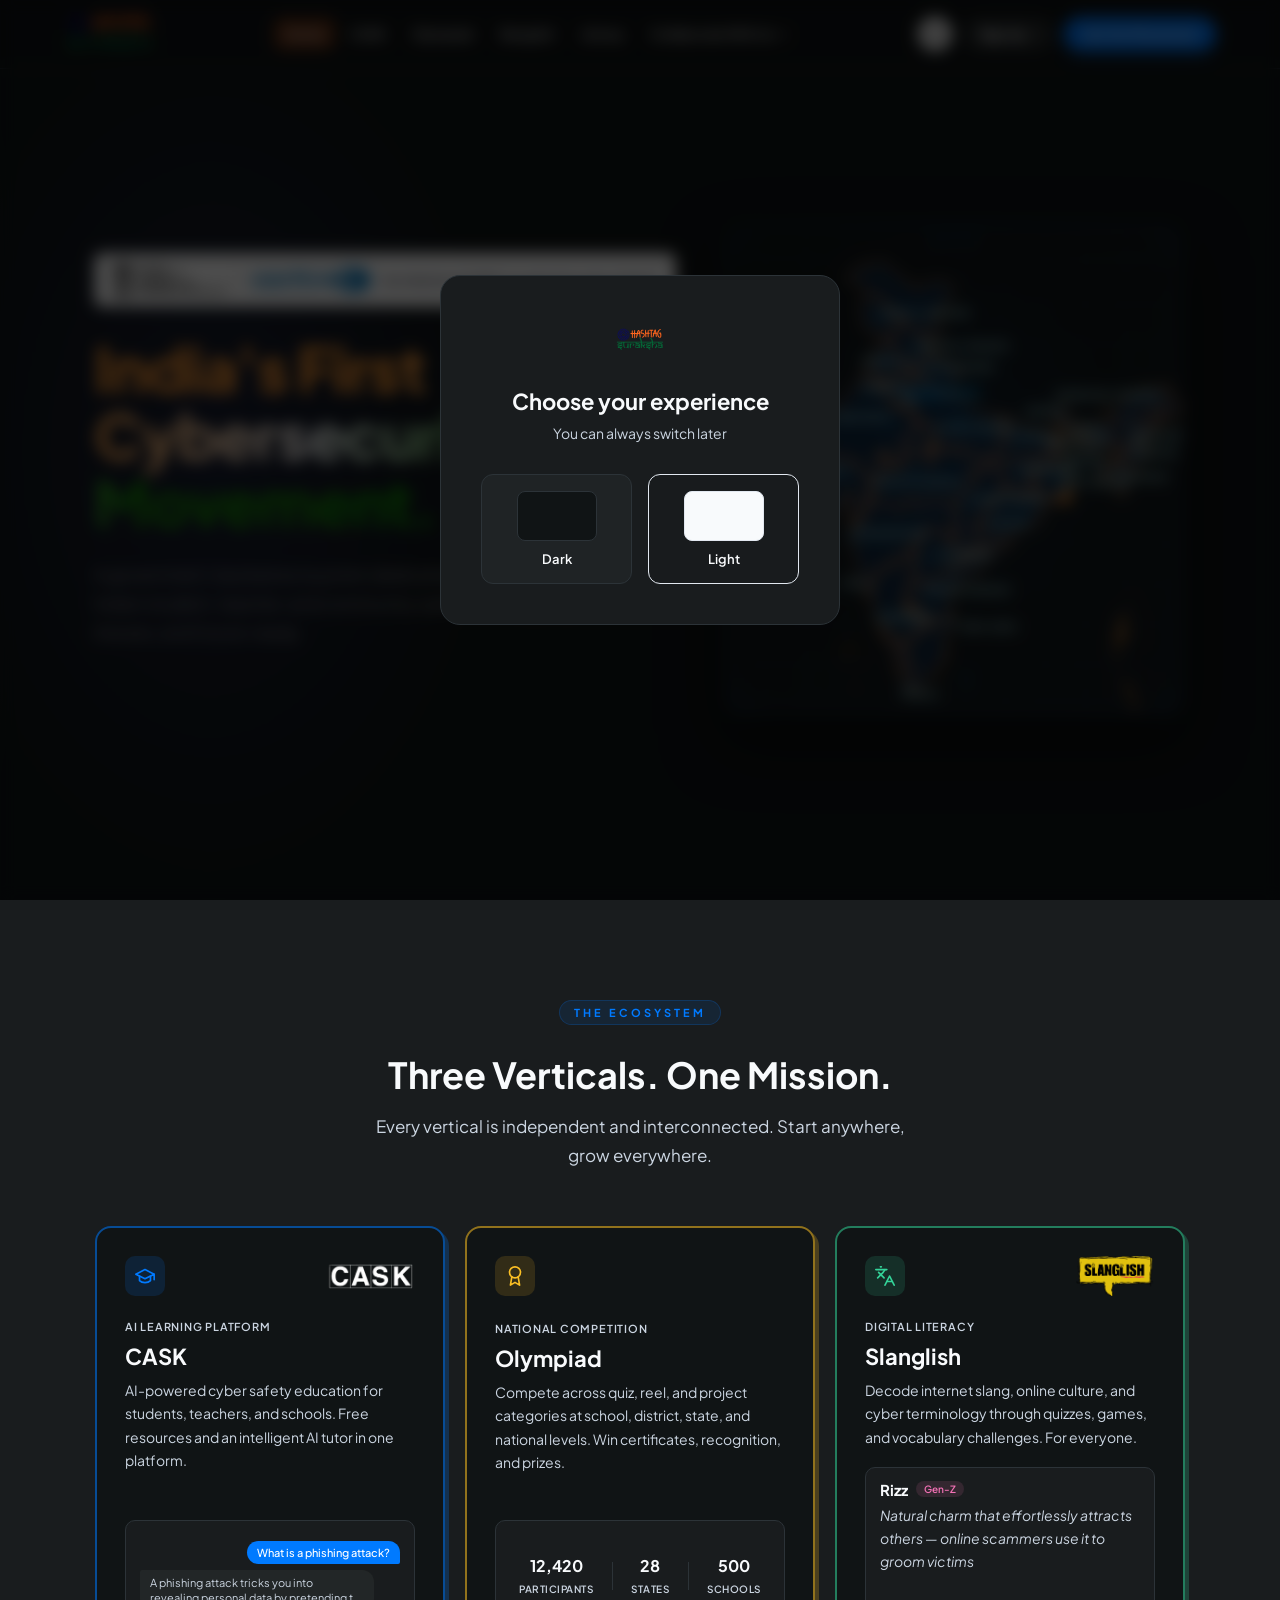
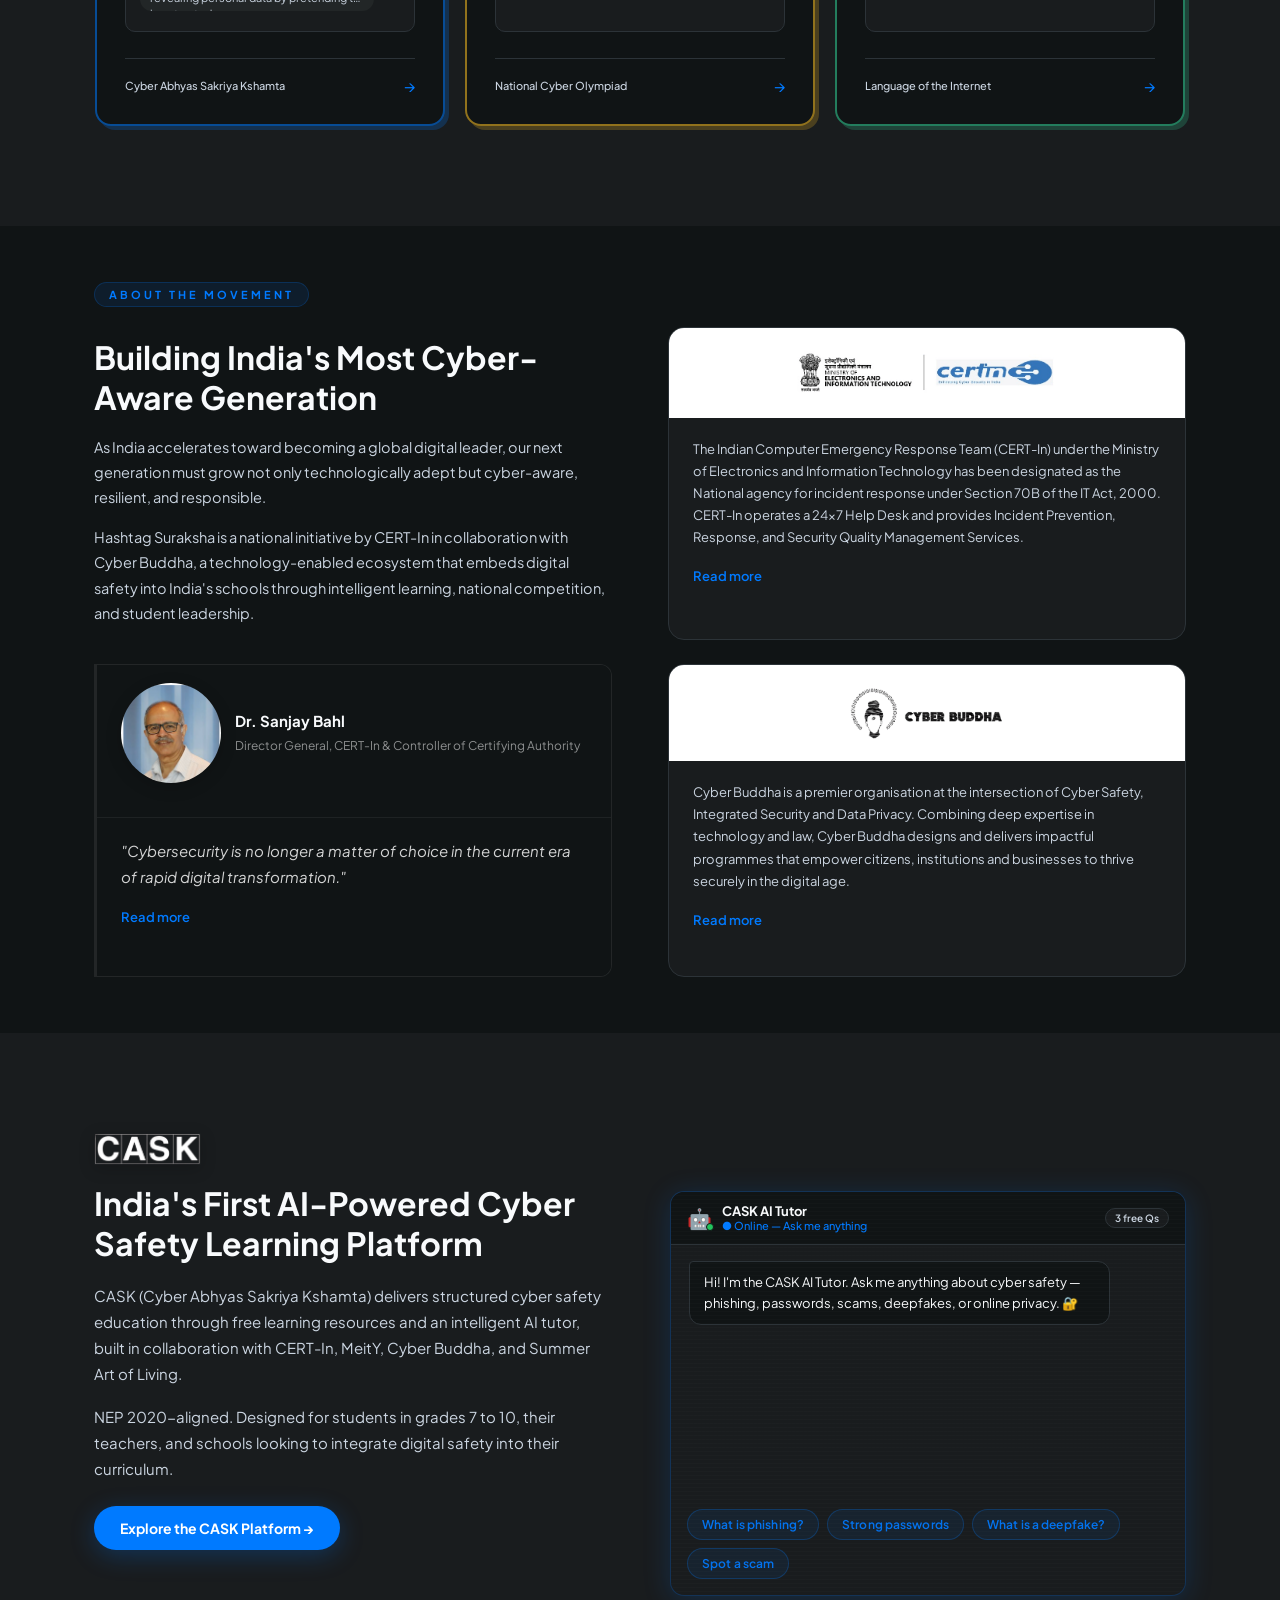
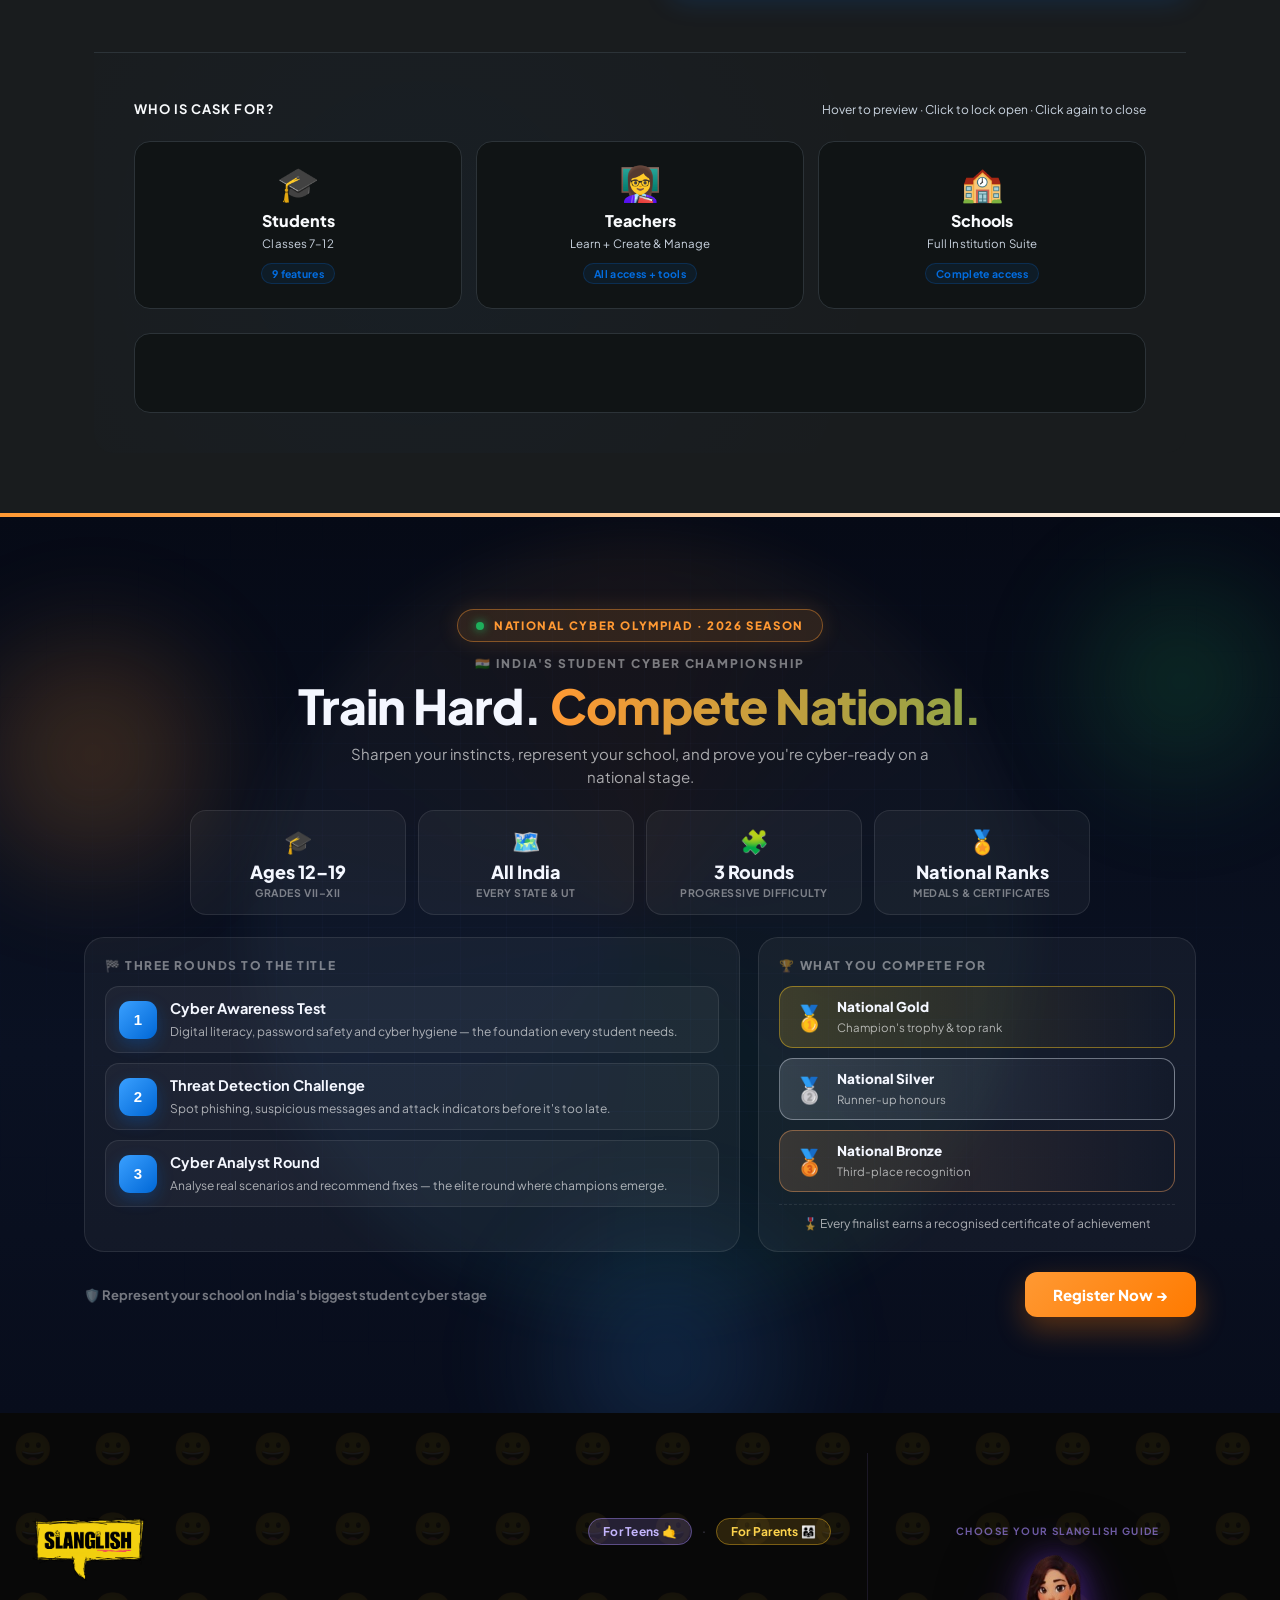
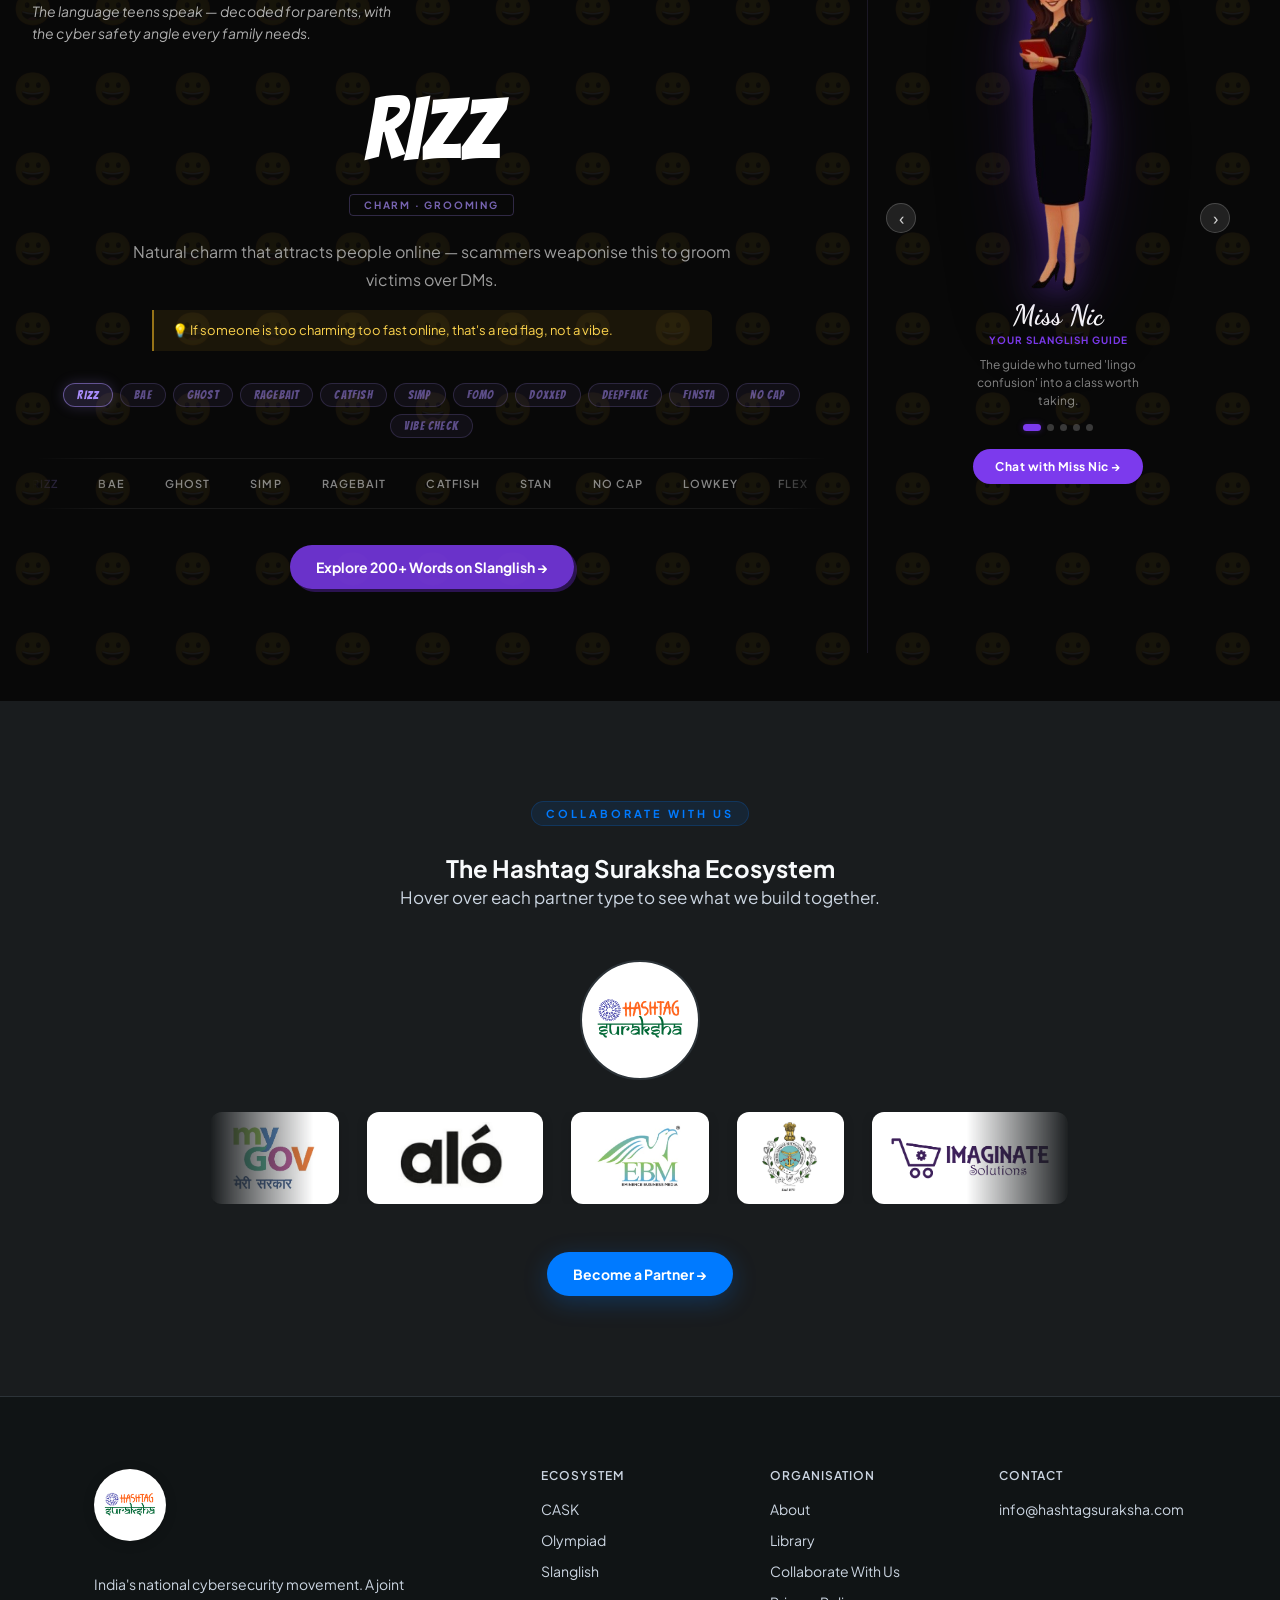
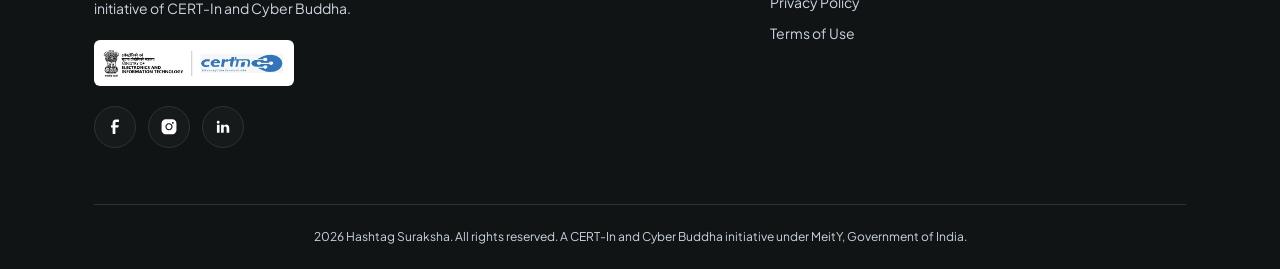
==== index.html @ 181abcab "Code changes as per client's requirements" ====
<!DOCTYPE html>
<html lang="en" data-theme="dark">
<head>
  <meta charset="UTF-8" />
  <meta name="viewport" content="width=device-width, initial-scale=1.0" />
  <title>Hashtag Suraksha — India's National Cyber Safety Movement</title>
  <meta name="description" content="India's national cybersecurity movement. CASK, Surakshak, Olympiad, The Phish & Chip Show, Slanglish. Backed by CERT-In and MeitY." />
  <link href="https://fonts.googleapis.com/css2?family=Plus+Jakarta+Sans:ital,wght@0,400;0,500;0,600;0,700;0,800;1,400&family=Yatra+One&display=swap" rel="stylesheet" />
  <link rel="stylesheet" href="./assets/css/global.css" />
  <link rel="stylesheet" href="./assets/css/style.css" />
  <link rel="stylesheet" href="./assets/css/home.css" />
  <script src="./assets/js/nav-dropdown.js" defer></script>
  <link href="https://fonts.googleapis.com/css2?family=Dancing+Script:wght@700&display=swap" rel="stylesheet">
  <style>
    .nav.scrolled {
        background: rgba(255, 255, 255, 0.98) !important;
        box-shadow: 0 4px 24px rgba(0, 0, 0, 0.08) !important;
    }
    [data-theme="light"] section.hero {
        background: linear-gradient(180deg, #F5F7FF 0%, #E6E9F4 100%) !important;
    }
     [data-theme="light"] p.hero-sub{
        color: #1A1A1A !important;
     }
     [data-theme="light"] .btn-hero-outline{
        color: #1A1A1A !important;
        border-color: #1A1A1A !important;
     }
  </style>
</head>
<body>

  <div id="cursorGlow" class="cursor-glow"></div>

  <!-- THEME CHOOSER -->
  <div id="themeChooser" class="theme-chooser hidden" role="dialog" aria-modal="true" aria-label="Choose your theme">
    <div class="theme-chooser-inner">
      <div class="theme-chooser-logo">
        <img src="assets/logo-suraksha.svg" alt="Hashtag Suraksha" />
      </div>
      <h2 class="theme-chooser-title">Choose your experience</h2>
      <p class="theme-chooser-sub">You can always switch later</p>
      <div class="theme-options">
        <button class="theme-option" data-theme="dark" aria-label="Dark mode">
          <div class="theme-preview dark-preview"></div>
          <span>Dark</span>
        </button>
        <button class="theme-option" data-theme="light" aria-label="Light mode">
          <div class="theme-preview light-preview"></div>
          <span>Light</span>
        </button>
      </div>
    </div>
  </div>

  <!-- NAV -->
  <nav class="nav" id="navbar">
    <div class="nav-inner">
      <a href="index.html" class="nav-logo">
        <img src="assets/logo-suraksha.svg" alt="#Suraksha" class="nav-logo-img" />
      </a>
      <ul class="nav-links">
        <li><a href="index.html" class="active">Home</a></li>
        <li><a href="platform.html">CASK</a></li>
        <!-- <li><a href="surakshak.html">Surakshak</a></li> -->
        <li><a href="olympiad.html">Olympiad</a></li>
        <!-- <li><a href="phishnchip.html">The Phish &amp; Chip Show</a></li> -->
        <li><a href="https://slanglish.cyberbuddhas.com/" target="_blank">Slanglish</a></li>
        <li><a href="resources.html">Library</a></li>
        <li class="nav-dropdown">
          <a href="sponsor.html" class="nav-dropdown-link">Collaborate With Us <span class="nav-dropdown-arrow" aria-hidden="true">&#9662;</span></a>
          <div class="nav-dropdown-menu" aria-label="Collaborate With Us options">
            <a href="sponsor.html">For Corporates</a>
            <a href="schools-registration.html">For Schools</a>
          </div>
        </li>
      </ul>
      <div class="nav-right">
        <button id="themeToggle" class="theme-toggle-btn" aria-label="Toggle theme">
          <svg class="icon-sun" viewBox="0 0 24 24" fill="none" stroke="currentColor" stroke-width="2"><circle cx="12" cy="12" r="5"/><line x1="12" y1="1" x2="12" y2="3"/><line x1="12" y1="21" x2="12" y2="23"/><line x1="4.22" y1="4.22" x2="5.64" y2="5.64"/><line x1="18.36" y1="18.36" x2="19.78" y2="19.78"/><line x1="1" y1="12" x2="3" y2="12"/><line x1="21" y1="12" x2="23" y2="12"/><line x1="4.22" y1="19.78" x2="5.64" y2="18.36"/><line x1="18.36" y1="5.64" x2="19.78" y2="4.22"/></svg>
          <svg class="icon-moon" viewBox="0 0 24 24" fill="none" stroke="currentColor" stroke-width="2"><path d="M21 12.79A9 9 0 1 1 11.21 3 7 7 0 0 0 21 12.79z"/></svg>
        </button>
        <div class="nav-dropdown nav-signup-dropdown">
          <button type="button" class="nav-signup-btn">Sign Up <span class="nav-dropdown-arrow" aria-hidden="true">&#9662;</span></button>
          <div class="nav-dropdown-menu nav-signup-menu" aria-label="Sign Up options">
            <a href="https://cask.ai.in/auth/signup" target="_blank">Student Signup</a>
            <a href="https://cask.ai.in/auth/signup?as=staff" target="_blank">School Signup</a>
          </div>
        </div>
        <a href="surakshak.html" class="nav-cta">Join the Movement</a>
      </div>
      <div class="nav-right-mobile">
         <button id="themeToggle1" class="themeToggle theme-toggle-btn" aria-label="Toggle theme">
            <svg class="icon-sun" viewBox="0 0 24 24" fill="none" stroke="currentColor" stroke-width="2"><circle cx="12" cy="12" r="5"/><line x1="12" y1="1" x2="12" y2="3"/><line x1="12" y1="21" x2="12" y2="23"/><line x1="4.22" y1="4.22" x2="5.64" y2="5.64"/><line x1="18.36" y1="18.36" x2="19.78" y2="19.78"/><line x1="1" y1="12" x2="3" y2="12"/><line x1="21" y1="12" x2="23" y2="12"/><line x1="4.22" y1="19.78" x2="5.64" y2="18.36"/><line x1="18.36" y1="5.64" x2="19.78" y2="4.22"/></svg>
            <svg class="icon-moon" viewBox="0 0 24 24" fill="none" stroke="currentColor" stroke-width="2"><path d="M21 12.79A9 9 0 1 1 11.21 3 7 7 0 0 0 21 12.79z"/></svg>
          </button>
          <button class="hamburger" id="hamburger">&#9776;</button>
      </div>
    </div>
    <div class="mobile-menu" id="mobileMenu">
      <a href="index.html">Home</a>
      <a href="platform.html">CASK</a>
      <!-- <a href="surakshak.html">Surakshak</a> -->
      <a href="olympiad.html">Olympiad</a>
      <!-- <a href="phishnchip.html">The Phish &amp; Chip Show</a> -->
      <a href="https://slanglish.cyberbuddhas.com/" target="_blank">Slanglish</a>
      <a href="resources.html">Library</a>
      <div class="mobile-nav-dropdown" data-mobile-dropdown>
        <div class="mobile-nav-dropdown-head">
          <a href="sponsor.html">Collaborate With Us</a>
          <button type="button" class="mobile-nav-dropdown-toggle" data-mobile-dropdown-toggle aria-expanded="false" aria-label="Open Collaborate With Us options"><span aria-hidden="true">&#9662;</span></button>
        </div>
        <div class="mobile-nav-dropdown-menu">
          <a href="sponsor.html">For Corporates</a>
          <a href="schools-registration.html">For Schools</a>
        </div>
      </div>
      <div class="mobile-nav-dropdown mobile-signup-dropdown" data-mobile-dropdown>
        <div class="mobile-nav-dropdown-head">
          <a href="olympiad.html#register">Sign Up</a>
          <button type="button" class="mobile-nav-dropdown-toggle" data-mobile-dropdown-toggle aria-expanded="false" aria-label="Open Sign Up options"><span aria-hidden="true">&#9662;</span></button>
        </div>
        <div class="mobile-nav-dropdown-menu">
          <a href="https://cask.ai.in/auth/signup" target="_blank">Student Signup</a>
          <a href="https://cask.ai.in/auth/signup?as=staff" target="_blank">School Signup</a>
        </div>
      </div>
      <a href="surakshak.html" class="mobile-cta">Join the Movement</a>
    </div>
  </nav>

  <!-- HERO -->
  <section class="hero" id="home">
    <div class="container">
      <div class="hero-inner">

        <!-- LEFT: Text -->
        <div class="hero-text">
          <div class="cert-govt-bar">
            <img src="assets/meity.svg" alt="Ministry of Electronics and Information Technology" class="cert-govt-logo" />
            <div class="cert-govt-divider"></div>
            <img src="assets/certin.svg" alt="CERT-In" class="cert-govt-logo" />
            <span class="cert-govt-text">An initiative of CERT-In under the aegis of MeitY</span>
          </div>
          <h1 class="hero-headline"><span class="hero-gradient-text">India's First<br />Cybersecurity<br />Movement.</span></h1>
          <p class="hero-sub">A government-backed ecosystem dedicated to making every Indian student, teacher, and community cyber-safe, digitally literate, and future-ready.</p>
          <!-- <div class="hero-actions">
            <a href="#ecosystem" class="btn-hero-outline">Explore the Ecosystem</a>
          </div> -->
        </div>

        <!-- RIGHT: Premium India Cyber Map Card -->
        <div class="hero-map-col" aria-hidden="true">
          <div class="hero-map-card">

            <!-- Corner brackets -->
            <div class="bracket-tl"></div>
            <div class="bracket-tr"></div>
            <div class="bracket-bl"></div>
            <div class="bracket-br"></div>

            <!-- Coordinate grid -->
            <div class="coord-grid"></div>

            <!-- Scan line -->
            <div class="map-scan-line"></div>

            <!-- Ambient glow -->
            <div style="position:absolute;left:50%;top:45%;transform:translate(-50%,-50%);width:70%;height:80%;background:radial-gradient(ellipse, rgba(0,122,255,0.07) 0%, transparent 70%);pointer-events:none;"></div>

            <!-- Top HUD bar -->
            <div style="position:absolute;top:0;left:0;right:0;display:flex;justify-content:center;align-items:center;padding:10px 16px;border-bottom:1px solid rgba(0,122,255,0.1);font-size:9px;font-weight:700;letter-spacing:0.12em;text-transform:uppercase;color:rgba(0,122,255,0.55);z-index:10;font-family:var(--font-ui);">
              <span id="heroLiveTime" style="color:rgba(0,122,255,0.4);">00:00:00</span>
            </div>

            <!-- Main SVG Map — Simplemaps accurate India boundaries -->
            <svg viewBox="-30 -30 930 1000" fill="none" xmlns="http://www.w3.org/2000/svg" preserveAspectRatio="xMidYMid meet" style="position:absolute;inset:0;width:100%;height:100%;">
              <defs>
                <filter id="mapGlow" x="-15%" y="-15%" width="130%" height="130%">
                  <feGaussianBlur stdDeviation="4" result="blur"/>
                  <feColorMatrix in="blur" type="matrix" values="0 0 0 0 0  0 0.478 0 0 1  0 0 0 0 1  0 0 0 0.6 0" result="coloredBlur"/>
                  <feMerge><feMergeNode in="coloredBlur"/><feMergeNode in="SourceGraphic"/></feMerge>
                </filter>
                <filter id="cityGlow" x="-200%" y="-200%" width="500%" height="500%">
                  <feGaussianBlur stdDeviation="6" result="blur"/>
                  <feColorMatrix in="blur" type="matrix" values="0 0 0 0 0  0 0.478 0 0 1  0 0 0 0 1  0 0 0 0.7 0" result="coloredBlur"/>
                  <feMerge><feMergeNode in="coloredBlur"/><feMergeNode in="SourceGraphic"/></feMerge>
                </filter>
                <filter id="outerGlow" x="-20%" y="-20%" width="140%" height="140%">
                  <feGaussianBlur stdDeviation="8" result="blur"/>
                  <feColorMatrix in="blur" type="matrix" values="0 0 0 0 0  0 0.478 0 0 1  0 0 0 0 1  0 0 0 0.25 0" result="coloredBlur"/>
                  <feMerge><feMergeNode in="coloredBlur"/><feMergeNode in="SourceGraphic"/></feMerge>
                </filter>
                <filter id="tricolorGlow" x="-8%" y="-8%" width="116%" height="116%">
                  <feGaussianBlur stdDeviation="2.5" result="blur"/>
                  <feMerge><feMergeNode in="blur"/><feMergeNode in="SourceGraphic"/></feMerge>
                </filter>
                <style>
                  #map-states { animation: tricolorBorder 9s linear infinite; }
                  @keyframes tricolorBorder {
                    0%   { stroke: rgba(255,153,51,0.75); }
                    28%  { stroke: rgba(255,153,51,0.75); }
                    35%  { stroke: rgba(255,255,255,0.65); }
                    62%  { stroke: rgba(255,255,255,0.65); }
                    69%  { stroke: rgba(19,136,8,0.75); }
                    96%  { stroke: rgba(19,136,8,0.75); }
                    100% { stroke: rgba(255,153,51,0.75); }
                  }
                  #map-states path { transition: fill 0.2s; }
                  #map-states path:hover { fill: rgba(0,122,255,0.18); stroke: rgba(0,122,255,0.65) !important; cursor: default; }
                </style>
              </defs>

 <g id="map-states" fill="rgba(0,122,255,0.08)" stroke="rgba(255,153,51,0.75)" stroke-width="1.8" stroke-linecap="round" stroke-linejoin="round" filter="url(#tricolorGlow)">
  <path d="M802.5 941.1l-0.2 0.4 0.3 0.4 0.5-0.1 0.4 0.8-0.1 0.3 0.2 0.7 0.1 0.8-0.1 1 0.4 0.2 0.4 0.8 0.1 1.1-0.2 0.3 0.4 0.4 0.2 0.6-0.5 0.5-0.2 0.6 0.2 0.3-0.6 0.3 0.2 0.5-0.3 0.4 0 0.6 0.5 0.2-0.4 1-0.3 0.2-0.4-0.5-0.5 0-0.2 0.4 0.1 0.5-0.5 0.7-0.6-0.2 0.2-1.2-0.4-0.2-0.4-0.6 0.2-0.4-0.5-0.4 0.1-0.5-0.4-0.7-0.4 0-0.2-0.5 0.3-0.3-0.2-0.7-0.4-0.2-0.2-0.6-0.4 0.1-0.3-0.6-0.3-0.2-0.5 0.1-0.1-0.8 0.1-1.1-0.2-0.1-0.2-1.1 0.6-0.4 0-1 0.3-0.4 0.7 0 0.6 0.1 0.6-0.7 1.4-0.1 0-0.3 0.5-0.3 0.6-0.1z m-3.7-5.6l0.3 0.6 0 0.7 0.9 0.6-0.1 0.5-0.3 0.3-0.5 1-0.5 0.2-0.7 0.5-0.3 0.7-0.6 0.5-0.5-0.7 0.1-0.6-0.2-0.5 0.3-0.4-0.1-1.1 0.8-0.5 1.3-0.4-0.1-1.2 0.2-0.2z m-9.1-16l0.8 0.5-0.2 0.9 0.5 0.4 0.3-0.3 0.8 0.9 0.4 1.1-0.4 0.7-0.5-0.8-0.7-0.2-0.5 0.2-0.6 0.5-0.6-0.2-0.3-0.3 0.1-0.7-0.8-0.5-0.2-0.5 0.4-0.4-0.1-0.5 0.4-0.5 0.5 0.1 0.7-0.4z m4.6-0.1l0.4 0.1 0.5 0.9-0.1 1.6-0.1 0.1-1.8-1.5 0.9-0.9 0.2-0.3z m0.8-2.7l0.3 0.4 0.1 1.2 0.2 0.6-0.2 0.2-0.6-0.8 0.3-0.4-0.3-0.3-0.2-0.7 0.4-0.2z m-1.4-2.9l0.5 0.1 0 0.8-0.5 0.7-0.5 0.2-0.1 0.6 0.6 0.7 0.1 0.5 0.5 0.3 0.1 0.6-0.3 0.8-0.9 0.1 0 0.9-0.4 0.1-0.2-1.1 1.1-0.5 0-0.6-0.3-0.2-0.8 0.9-0.1-0.7-0.7-1.3-0.1-1.4 0.6-0.3 0.4-0.3 0.1-0.7 0.9-0.2z m-8-1l0.5 1-0.4 0.2-0.5-0.6 0.4-0.6z m-3-2.5l0.5 0.3-0.3 1-0.2 0.9 0.8 0.9 1.1 0.5 0.3 0.4-0.3 0.5-0.8-0.2-1.1-0.6-0.6-0.7-0.5-0.7 0-1 0.3-0.9 0.8-0.4z m-2.2-3.2l0.3 0.3-0.1 0.6-0.5-0.3 0.3-0.6z m15.6-2.8l0.2 1.2 0.4 0.1 0.2 1.6-0.5 0 0-1.3-0.4-0.8 0.1-0.8z m-22.6-18.6l0.7 0.7 0.3 0.7 0.2 0.8-0.2 0.7-0.4 0.4-0.6 0.2-0.5-0.3-1.1 0.1-0.3-0.6 0-1.9 1.3 0 0.6-0.8z m-7.5-46l1.2 1 0.1 1.4 0.7 0.7-0.1 1.2 0.4 1.1 0 0.6-0.6 0.3 0.1 0.4-0.8 0.6-0.3 0.6 0.1 0.6 0.6 0.2 0.1 0.3-1 1.3 0 0.3-0.9 0.2-0.5-0.2-0.5-0.5-0.8-0.3-0.4 0-0.5 0.4-0.5-0.3 0.7-1.1 0.3-0.9-0.3-0.9-0.4-0.5-0.4 0 0.1-1.5-0.2-0.6 0-1.1 0.5 0 0.5-0.2 0.5-1 0.7-0.5 0.1-0.6 0.5-0.2 0.4-0.5 0.6-0.3z m3.5-17.1l0.7 0.6 0.5 1.6-0.6 1 0.8 0.2-0.1 0.5-1.4 0.7-1.1 0-0.5-0.6 0.3-0.4-0.1-0.5 0.9-0.1 0.1-1-0.4-0.5 0.2-0.8 0.4-0.8 0.3 0.1z m-0.9-2.2l0.2 0.7-0.5-0.1 0.3-0.6z m-10.7-0.1l0.6 0 0.8 0.2 0 0.9 0.1 0.5-0.4 0.5-0.2-0.2-1-0.1-0.2-0.5 0.3-1.3z m8.8-0.3l0.1 0.3 0.6 0 0 0.5-0.3 0.4-0.5 0-0.1-0.9 0.2-0.3z m13.2-6.7l0.3 0.2 0.8-0.2 0.3 0.2-0.6 0.7-0.9-0.5 0.1-0.4z m-11.7-3.7l0.3 0.9-0.3 0.2 0-1.1z m10.2-1.6l0.4-0.3 0.6 0.4 0.1 0.9 0.8 1.4 0.5 1.4-0.3 0.4-0.5-0.1-0.1-0.4-0.9-1.4-0.4 0.1-0.4-0.9-0.7-0.2-0.1-0.5 0.5-0.2 0.5-0.6z m0.6-2.1l0.4 0.1-0.2 1.6-0.2 0.1-0.8-0.8 0-1 0.8 0z m1-1.4l0 0.5 0.2 0.4 0.1 0.8 0.5 0.6-0.1 0.4-0.3 0.4-0.4-0.6-0.5-0.2 0-0.9-0.9-0.1-0.3-0.3-0.2-0.6 0.2-0.2 0.8 0.3 0.9-0.5z m1.2-1.5l0.4 0.5 0.3 1.3-0.2 0.5 0.1 0.6-0.2 0.5-0.4 0.1-0.9-1.3 0.5-1.6 0.4-0.6z m-10.1-0.7l0.1 0.2 0.3 1.7 0.6-0.4 0.5 0.2 0 0.6-0.5 1.2-0.1 0.6 0.5 0.5 0.6 1.2-0.3 0.3-0.6-0.4 0.4 1.3-0.8 0.4-0.3 0.6 0.4 1.5 0.4-1 0.9-0.1 0.3 0.3-0.3 0.9 0.3 0.6-0.9 4.3-0.4 0.3-0.6 0.1-0.5 0.3-0.1 0.8-0.4 0.4-0.4-0.1 0 0.6 0.6 0 0.7-0.9 0.8-0.3 0.3 0.3-0.1 1.5-0.6 1.5-0.2 0.9 0.1 0.2-0.5 0.8-0.3-0.5-0.9 0-0.5-0.4 0.1-0.8-0.6-0.6-0.6-0.6 0.1-1.1-0.4-0.9 0.1-0.7-0.3-0.8-0.4 0.1-0.3 0.6-0.3-0.8 0.1-1.4-0.3-1.6-0.5 0.1-0.3-0.6 0.3-0.7 0-0.6 0.3-0.3 0.2-0.5 0.6-0.6 0.3 0.5 0.3 1 0.6 0.5-0.1-1.4 0.1-0.5 0.1-1.9 0.3-1.5-0.1-0.3 0.1-0.8 0.2-0.6 0.4-1.6 1.2-1.6 0.3 0z m0.8-0.2l0.2 0.3 0.7 0.1 0.1 0.8-0.1 0.5-1.1-0.2 0-1.1 0.2-0.4z m4.7-0.3l0.3 0.7-1.2-0.2 0.9-0.5z m4.8-0.2l0.3 0.7-0.1 0.4-0.5-0.1 0.1-0.9 0.2-0.1z m-10-1l0.3 0.1-0.3 1.3-0.3-0.6 0.3-0.8z m6.3 0.5l-0.5 0.6-0.6-0.6 0.3-0.4 0.4 0.4 0.4 0z m-4.5-0.9l0.4 0.2 0.5-0.2 0.5 0.3 0.8-0.1 0.3 0.1 0.5 1.2-0.8 0.3 0.4 0.6 0.1 0.9-0.6-0.3-0.2 1.2-0.3-0.2-1 1.7-0.2 0.7-0.8 0.6-0.7-0.6 0.1-0.4 0.7-2.2 0.1-0.7-0.1-0.7-0.4-0.2-0.3-0.3 0.3-0.9 0.3 0.3 0.5-0.6-0.1-0.7z m29.1-0.3l0.5 0.8 0.5 0.3-0.1 0.4 0.2 0.9-1.1 0-0.4-0.2-0.3-1.2 0.2-0.6 0.5-0.4z m-27-2.4l0.5 0.1 0.5 0.4-0.7 0.3-0.5-0.4 0.2-0.4z m2.8-0.2l-0.4 0.4 0 0.5-0.3 0.7-0.3-0.2 0.2-0.6 0.1-0.9 0.5-0.3 0.2 0.4z m-6.7-11.6l0 1.5-0.5-0.6 0.5-0.9z m5.1-2.4l0.3 0.2 0 0.7 0.5 0 0.5 1.6 0.2 0.5-0.5 0.7 0.1 0.4 0.6 0.4 0.1 0.7 0.4 0.3-0.4 0.6 0 0.4-0.2 1.1 0 1 0.1 0.8 0.4 1-0.4 1.6-0.4-0.3-0.3 0.4 0.4 0.5-0.2 0.4-0.5 0.4-0.2 0.7-0.5-0.5-0.6 0.3-1.3-0.3 0.3 0.9 0.9 1.2 0.4 0.9-0.3 0.3-0.5-0.1-0.7 0.4-0.6-0.4-0.4 0.3-0.7-0.4-0.6 0.5-0.8 0-0.5-1-0.1-2.4 0.2-0.8-0.1-0.5 0.2-0.6-0.4-0.7 0.1-0.7 0.3-0.5 0-1-0.4-0.4 0.4-0.2 0.2-0.6 0.6-0.1-0.1-0.4 0.3-0.5-0.4-0.7 0.3-0.1 0-0.7-0.3-0.5-0.3-1.3 0.1-1.1 0.4 0 0.9-1 0.6 0 0-0.7 0.9-0.2 0.1 0.3 0.1 0 0.2-0.2 0.1 0.2-0.1 0.2 0.1 0.1 0.9-0.2 0.4-0.4 0.2-0.5z m-5.5-2.2l0.6 0.4 0.1 2.5-0.2 0.7-0.7 0.8 0 0.5-0.5 0.7-0.5-1.3-0.1-0.6 0.4-0.6 0.1-1 0.3-0.7-0.2-0.3 0.4-1 0.3-0.1z m8.5-0.1l-0.4 0.3-0.6 0.9-0.3-0.1 0-0.9 0.5 0.3 0.8-0.5z m-2.2-0.8l0.3 0 0.2 0.8-0.7-0.1 0.2-0.7z m36.8-12.4l0.1 0.7-0.5 0.3-0.2-0.5 0.6-0.5z m-34-3l0.3 0.7 0.1 1.2-0.2 0.6-0.1 0.7 0.1 1.1 0.4 0.4 0.3 1.2 0.5 0.6-0.2 0.5-0.5-0.2-0.4 0.2 0-0.8-0.4 0.2-0.6-0.2-0.7 0.5-0.4-0.7-0.2 0.4 0.1 0.5 0.5 0.1 0.9 0.5 0.9 1.3 0.4-0.1-0.1 0.8-0.6 1.6 0.1 1.1-0.2 0.2 0.2 1.1-0.2 0.7-0.6 1-0.5 0.2-0.5-0.1-0.3 0.4-0.6-0.7-0.2-0.7-0.4 0.3-0.4 0.9 0.2 0.6 0.8 0.7-0.3 0.5-0.5-0.1 0-0.7-0.7 0.1-0.2 0.5 0 0.5-0.5 0.3 0 0.9 0.4 0 0 0.6-0.4 0.1-0.2 0-0.2 0.1-0.1-0.1 0.1-0.2 0-0.2-1.2-0.2-0.2-0.4 0.2-0.6-0.2-0.5 0-0.8 0.6 0 0.1-0.5-0.7-0.4 0.1-1 0-1.1 0.7-0.4-0.3-0.7 0.9-0.5-0.9-0.2 0.6-1.7-0.1-0.7 0.6 0 0.1-0.6-0.4 0-0.5-0.5 0.6-0.7-0.5-0.1 0-0.7 0.3-0.2 0-0.8 0.5-0.6-0.3-0.6 0.8-0.2 0.3-0.4-0.3-0.5 0.1-0.8 0.7-0.1 0-0.5 0.8-0.1-0.5-0.9 0.2-0.1 1.2-0.2 0.3 0.4 0.5-0.2-0.3-0.5 0.3-0.3 0.6 0.4 0.1-0.7 0.3 0.1z m-0.4-2.9l0.3 0.4-0.3 0.5-0.8 0-0.1-0.6 0.9-0.3z m9.6-13.6l0.3 1-0.1 0.8-0.2 0.7-0.3-0.1 0.2-0.7-0.2-1.5 0.3-0.2z m7.5-21.1l-0.2 0.8-0.5 0 0.3-0.7 0.4-0.1z" id="INAN" name="Andaman and Nicobar">
  </path>
  <path d="M355.2 698.3l0.1-1.2-0.2-0.3 0.1-0.8-0.2-0.1-0.3-0.7 0.3-1.2-0.1-0.7-0.3-0.6-0.1-1.2 0.3-0.8 0-0.7-0.2-1.1 0.4-0.5 0.6 0 0.5-0.5 0.6-0.3 0.4 0.3 0.3-0.8-0.2-0.4-1.3-0.7-0.5-0.5-1-0.2-1.2 0.1-0.7 0.3-1-0.5-0.6 0.1-0.6-0.3-1.3-0.5-0.5-0.7-0.4-1.1 1.1-0.2 0.2-0.5 0.7 0.3 1.2-0.1 0-0.5 0.4-0.2 0.9-0.2 0-0.8-0.4-0.1-0.2-0.5 0.8 0 0.4-0.4 0.5 0 0-0.8 0.4-1-0.2-0.2-0.8 0.3-0.5-0.7 1.4-0.4 0.1-0.9-1.3-0.1 0.4-1.4 0-0.5 0.8 0.1 0.2-0.6-0.5-0.8 0.1-0.6-0.1-1.8 0.3-0.2-0.1-1.1 0.5-0.4-0.1-0.6 0.6-0.5-0.2-0.8-0.4-0.8 0-0.4-0.5-0.5 0.1-0.3-1.6-0.5-0.8-0.5-0.4-0.6 0.3-0.9 0.6 0 0-0.6-0.3-0.2 2-1.6-0.6-0.4 0.4-0.7 0.2-0.9-0.1-0.7 0.7 0 0.2 0.4 1-0.2 0-0.7 0.3-0.3-0.6-0.4 0-0.5 0.6-0.4 1.1 0.4 0-0.7 0.7 0.3 0.4 0 0-0.8 0.6-0.1 0.4-0.2 1 0.2 0.1-0.7-0.9-0.7-1 0-0.8-0.3-0.1-0.7-1 0.2-0.6-0.7-0.7 1-0.3-0.8-0.5 0.1-0.3-0.4-0.6-0.1 0-0.6 0.3-0.8-0.2-0.8 0.4-1.2 0.8-0.2 0.2-0.3 0.9-0.3 0.3 0.1 0.6-0.6-0.2-0.5-0.8-0.5-0.6-0.1 0.2-0.5 0.4-0.3 0-0.4 0.8-0.1 0.3-0.4 0.1-0.7 0.7-0.4-0.2-0.8 0.8 0.2 0.1-1.2 0.7-0.1 0.2-0.6-0.2-0.7-0.4 0-0.7-0.7-1.4-0.5-0.2-0.6 0.6-0.6 0.8-0.2 0.1-0.5-0.2-0.8 0.1-0.7-0.5-0.3-0.3-0.8 0.5-0.8-0.4-0.7 0.8-1-0.8-0.4-0.6 0 0.5-0.5-0.4-0.7-0.7-0.2-0.2-0.7 0.8-0.7 0.1-0.9-0.8-0.2 0.1-0.4 0.9 0.1 0.6-0.2-0.3-0.7 0.1-0.5 0.7 0.3 0-0.5-0.4-0.3 0.3-1.3 1.2-0.2 0.1 0.5 0.3 0.3 1.5-0.8 0.5 0.1 0.5-1.1-0.1-0.9-0.4-0.7 0.1-0.9 0.5-0.4 1-0.1 0.4-0.7 0-0.4 0.6-1.1 0.4-1.1 1.9-0.7 0.9 0.3 0.1-0.6-0.5-0.5-0.7-0.3-0.4-0.5-0.1-0.6-0.7 0-0.5-0.1 0.4-1.2-1.1 0.1 0.1-1-1.4 0 0-1.1-0.2-0.2 0.1-1 1 0.3-0.1-0.6 0.1-0.8 0.5-0.1 0.3 0.5 0.4 0 0.1-0.8-0.3-0.5 0.4-0.7 0.1-0.6-0.2-0.3 0.6-1.7 0.5-0.4 0.4 0.1 0-0.6-1.1-0.2 0-0.5 1.4-0.5 0.4-0.4 0.6-0.3 0.8 0.6 0.2 0.4 0.7 0.2 0.5 0.6 0.5 0.3 0 0.6 0.3 0.3 0.7-0.5 0.4 0.3 0.8 0 0.6 0.4 0.9-0.3 0-1.1 0.3-0.7 0.1-0.8-0.5-0.6 0.3-1.3 1-1.1 0.7 0.1 0.6-0.7 0.7 0.2 0.4-0.5-0.1-0.6-0.3-0.5-0.1-1.6 0.4-0.4 0-0.9-0.6-1.5-0.5-0.2 0.4-0.8 0.9 0 0.1-0.4 0.7-0.3 0-0.6 0.4-0.6 0.2-0.8-0.2-0.7-0.6-0.2 0-0.8-1.2-0.3 0.4-1.8 0.7 0.9 1.3 0.1 0.1 0.8 0.3 0.4 0.9 0.4 1.3 0.2 0.4 0.7 0.9-0.8 1.6 0.2 0.5-0.1 0.5 0.2 2.2 0.7 0.4 0.6 0.6-0.4 0.7 0.1 0.6-0.1 0.6 0.6 1.1 0 0.3 0.8 0.2 1-0.2 1.2 0.9 0 0.7-0.4 0.7 0.1 0.7 0.5-0.1 0.9 0.4 0.8 0 0.3-0.7 0.5 0 0.3 0.7 0 0.4-0.3 0.7 0.6 0.9-0.1 0.3 0.4 1.1 0.1 0.1 0.4 0.9 0.4 0.8 0.9 0.6 0.3 0.8-0.2-0.3-0.6 0.2-0.7 0.6-0.5 0.1-0.9 0.2-0.5-0.3-1 0.5 0 1.3 0.6 0.3 0.7 0.7-0.2 0.8 0 0.1 0.3 1.1 0.8 0.8 0 0.4 0.5 0.4 0.6 1.1-0.6 0.1-0.7 0.7-0.2 0.2 0.7 0.5 0.4 0.7 0.3 0.2-0.2 0.2-0.9 0.4-0.8 0.5-0.3 1.1 0 0.9-0.2 0.8-0.6 1 0.2 0.4 0.5 0.6 0.3 0.4 0.9 1.3 1.1 0.9 0.2 1 1 0 0.5 0.7 1.2-0.2 1.4-0.2 0.5 0.1 1.1-0.4 0.4-0.7 1.6 0 0.7 0.6 0.8-1 1-1 0.6-0.3 0.5 0.1 1.3-0.1 0.5 0.3 0.2 0.6-0.3 0.9 0.1 0.3 0.6-0.1 1.3 0.3 1.1-0.1 2.3-0.4 0.6-0.8 0.2 0.6 1 0.4 0.3 2.2 0.6 0.2 0.4 0.4 0.1 0.3 0.8 1 0.5 0.7 0.7 1.4-0.5 0.3 0.5 0.5 0.1 0.4-0.6 1.2-0.2 0.6-0.4 0.8 0.9 0.6 1.8 0.6 1.1 0.7-0.6 0.4 0.4 0.6-0.4 1.3-0.6 1 0 0.7 0.3 0.5 0.9 1.9 1.2 0.4 0.5 0.5 0.2 0.1 0.7 0.4 0.7 0.8 0.5 0.4 0.6-0.1 0.4 0.6 0.4 0.3 1.3 0.6 1.2 0 0.5 0.6 0.7 0.4 1-1.4 0.7 0.1 1.3 0.7 0.3 1-0.1 0.6-0.8-0.1-0.9 0.2-0.3 1 0.3 0.2 0.5-0.5 0.2 0.2 1.7 0.2 0.3 1-0.1 1.2-0.6 0.3-0.3 0.5-0.1 0 0.7-0.6 0.6-0.1 1 0.5 1.3-0.1 0.4 0.3 1.1 0.3 2 0.3 0.2 0.3 2.2 0.2 0.7 0.5 0.7 0.7 0.2 0.5-0.1 0.6-0.9 1.7-1 0.9 0.2 1.7 1 1.7 0 1.9 0.1 0.7 0.1 0.4-0.5 0.3 0.2 0.9-0.2 0.3 0.5 2-0.3 0.6-0.4 1 0.4 0.8-0.7 0.1-0.5 0.5-0.6 0.7-0.2 0.4 0.7 1.5-1 0.6 0.7 0.4 0.8-0.3 0.3-0.5 0.1-0.3 0.3-0.7 0-0.7 0.5-0.1 0.5-0.7 0.5-1.4 0.1-0.4 0.6-0.7 0.3-0.3 0.4 0 0.9-0.5 0.6-0.5 1-0.6 0.6-0.3 0.6 0.6 0.5-0.6 0.9-0.2 2.6-1.5 1.9-0.5 0.3-0.2 0.3-0.8 0.2-1-0.4-0.2-0.5-0.5-0.1-0.9 1.5-0.6 0.5-1.4 0-0.7-0.2-0.5 0.6-0.1 1.1 0.3 0.4-0.5 0.6-0.5 0-1.6 0.6-0.6 0.2-0.6 0-0.4 0.5-1.2 0.2-0.8-0.2-0.6-0.5-0.7 0.1 0.2 0.9 0 0.7-0.7 0.1-0.5-0.1-0.1 0.6-0.3 0.4 0.2 0.4-0.2 0.8 0.1 0.5-0.7 0.7-0.3-0.3-2.1-0.5-0.6-0.3-1.1-0.1-1 0.4-0.3-0.5 0.5-0.3-0.7-0.8-0.9-0.2-1-0.6-0.3 0.4-1.4 0.7-0.3 0.5-0.1 0.8-0.3 0.5-0.5 0-0.2 0.6-0.7-0.2-0.6-0.9-0.1-0.6-0.8 0.6 0.6 1.2-0.5 0.5-0.3 0.7 1.1 0.4 1.2 0.4 0.9 0.6 0.4-0.7 0.8 0.3 0.3-0.4 1.1 0.7 0.4 0-0.1 0.7 0.1 0.8-0.6 0.1 0 1-0.2 0.3 0.8 0.5 0.3 0.6-0.9 0.7-2-0.4-0.9-0.4-0.1-0.7-0.9-0.4-0.1-0.4-0.5-0.2 0 0.5-0.7 0.6-0.4-1.3-0.7 0-0.4-0.4-0.2-1.2-0.3-1.3-1.1-1.5-0.5 0.2-0.7-0.5-0.6 0.1 0-0.7-0.3-0.1-0.5 0.6-0.6 0.6-0.3 0.5-0.7 0.1-0.5-0.2-0.1 0.7-1.1 0-0.2 0.8-0.8 0.8-0.5 1.3 0.6 0.3 0.6 0 0.2 0.8 0.8 0.3-0.5 1.2-0.1 0.8-0.9 0.9-0.7 0.6-0.5 0.9-0.8 0.8-0.5 0-0.6-0.2-0.3-0.3-0.5-1.1-0.3-0.3-1.4 0.2-0.8-0.9-0.2-0.2-0.7 0.3-0.7 0.8-1.1 0-0.8 0.5-0.2 0.4-1.3-0.1-0.7 0.6-1 0.3-1.1 0.1-1.3 0.6-0.2 0.4-0.4 0.3-2.2 0.1-0.8 0.1-1.4 0.4-0.2 0.5-0.8 0.7-0.2 0.8 0.4 1-0.5 0.5-0.2 2.2 0.4 0.7 0.1 1.1-0.1 1.4-0.5 0.6-0.9 0.4-1.4-0.6-1.5 0-0.7-0.2-0.7 0-0.7 0.4-0.9 0.3-1.4 0.8-0.1 0.7 0.5 1.3-0.6 0.7-0.8-0.4-0.2-1-0.2-0.4-0.7 0.2 0.1 1.9-0.8 1.1-0.9 0.7-1 0-0.6-0.1-0.8-0.4-0.5-0.5-0.9-1-0.9-0.1-1.2 1.1-1.7-0.4-1.2-0.3-1.3 0-1 0.6-0.8 0.2-0.6 0.7-0.7 0-0.6-0.2-0.5 0.3 0.2 0.9-0.3 0.7-0.1 0.9-0.4 0.4-0.7 0.2-0.7 0.5 0.1 0.3-0.5 1.1-1 0 0 0.4-0.7 0.2-1-0.4-0.4-0.8-0.3-0.8-0.6 0.1-0.4 1-0.8-0.4-1.2 0-1.2-0.6-0.5 0.1-0.3 0.5-0.6 0-1 0.3-2.3-0.6-0.8 0.3-1.3-0.2-0.9-0.8-0.5 0.1-2.1-0.4z" id="INTG" name="Telangana">
  </path>
  <path d="M427.5 763.5l0.5 0.8-0.5 1.1-0.6-0.8 0.1-0.6 0.5-0.5z m57.7-87.2l0.7-0.2 0.9-0.2 0.4-0.5 0.3 0.5-0.1 0.6-0.5 0.9 0 1-0.6 0.2-0.4-0.9-0.8-0.3 0.3-0.5-0.2-0.6z m-130 22l2.1 0.4 0.5-0.1 0.9 0.8 1.3 0.2 0.8-0.3 2.3 0.6 1-0.3 0.6 0 0.3-0.5 0.5-0.1 1.2 0.6 1.2 0 0.8 0.4 0.4-1 0.6-0.1 0.3 0.8 0.4 0.8 1 0.4 0.7-0.2 0-0.4 1 0 0.5-1.1-0.1-0.3 0.7-0.5 0.7-0.2 0.4-0.4 0.1-0.9 0.3-0.7-0.2-0.9 0.5-0.3 0.6 0.2 0.7 0 0.6-0.7 0.8-0.2 1-0.6 1.3 0 1.2 0.3 1.7 0.4 1.2-1.1 0.9 0.1 0.9 1 0.5 0.5 0.8 0.4 0.6 0.1 1 0 0.9-0.7 0.8-1.1-0.1-1.9 0.7-0.2 0.2 0.4 0.2 1 0.8 0.4 0.6-0.7-0.5-1.3 0.1-0.7 1.4-0.8 0.9-0.3 0.7-0.4 0.7 0 0.7 0.2 1.5 0 1.4 0.6 0.9-0.4 0.5-0.6 0.1-1.4-0.1-1.1-0.4-0.7 0.2-2.2 0.5-0.5-0.4-1 0.2-0.8 0.8-0.7 0.2-0.5 1.4-0.4 0.8-0.1 2.2-0.1 0.4-0.3 0.2-0.4 1.3-0.6 1.1-0.1 1-0.3 0.7-0.6 1.3 0.1 0.2-0.4 0.8-0.5 1.1 0 0.7-0.8 0.7-0.3 0.2 0.2 0.8 0.9 1.4-0.2 0.3 0.3 0.5 1.1 0.3 0.3 0.6 0.2 0.5 0 0.8-0.8 0.5-0.9 0.7-0.6 0.9-0.9 0.1-0.8 0.5-1.2-0.8-0.3-0.2-0.8-0.6 0-0.6-0.3 0.5-1.3 0.8-0.8 0.2-0.8 1.1 0 0.1-0.7 0.5 0.2 0.7-0.1 0.3-0.5 0.6-0.6 0.5-0.6 0.3 0.1 0 0.7 0.6-0.1 0.7 0.5 0.5-0.2 1.1 1.5 0.3 1.3 0.2 1.2 0.4 0.4 0.7 0 0.4 1.3 0.7-0.6 0-0.5 0.5 0.2 0.1 0.4 0.9 0.4 0.1 0.7 0.9 0.4 2 0.4 0.9-0.7-0.3-0.6-0.8-0.5 0.2-0.3 0-1 0.6-0.1-0.1-0.8 0.1-0.7-0.4 0-1.1-0.7-0.3 0.4-0.8-0.3-0.4 0.7-0.9-0.6-1.2-0.4-1.1-0.4 0.3-0.7 0.5-0.5-0.6-1.2 0.8-0.6 0.1 0.6 0.6 0.9 0.7 0.2 0.2-0.6 0.5 0 0.3-0.5 0.1-0.8 0.3-0.5 1.4-0.7 0.3-0.4 1 0.6 0.9 0.2 0.7 0.8-0.5 0.3 0.3 0.5 1-0.4 1.1 0.1 0.6 0.3 2.1 0.5 0.3 0.3 0.7-0.7-0.1-0.5 0.2-0.8-0.2-0.4 0.3-0.4 0.1-0.6 0.5 0.1 0.7-0.1 0-0.7-0.2-0.9 0.7-0.1 0.6 0.5 0.8 0.2 1.2-0.2 0.4-0.5 0.6 0 0.6-0.2 1.6-0.6 0.5 0 0.5-0.6-0.3-0.4 0.1-1.1 0.5-0.6 0.7 0.2 1.4 0 0.6-0.5 0.9-1.5 0.5 0.1 0.2 0.5 1 0.4 0.8-0.2 0.2-0.3 0.5-0.3 1.5-1.9 0.2-2.6 0.6-0.9-0.6-0.5 0.3-0.6 0.6-0.6 0.5-1 0.5-0.6 0-0.9 0.3-0.4 0.7-0.3 0.4-0.6 1.4-0.1 0.7-0.5 0.1-0.5 0.7-0.5 0.7 0 0.3-0.3 0.5-0.1 0.3-0.3-0.4-0.8-0.6-0.7 0.8-0.5 0.4-0.7 0.9-0.4 0.3 0 1.5-0.5 0.4-0.3 0.6-0.2 1.8-1.1 0-0.6 0.6-0.4 0.6 0.4 0.4 0 0.3-0.6 0.6 0.4 1 0.1 0.1 0.4 0.8-0.2 0.4 0.9 0.5 0 0.6 0.4 0.5 0.1 0.1 0.4 0.7-0.2 0.1-0.7-0.3-0.7 0.2-0.4 0.6-0.4 0.5 0.6 0.4-0.3 0.4 0.1 0.2-1-0.3-0.3 0.1-1.4 0.6 0.5 0.2-0.4-0.4-0.7-1.1-0.4-0.1-0.6 0.7-0.5 0-0.5 0.2-1 0.8-0.1 0.4-0.4 0.3-0.7-0.3-0.3-1-0.1 0.4-0.6 0.4-0.3 0.3-0.6-0.7-1 0.5-0.4 0.5-0.8 0.8-0.8 0.3-0.6 1-1.1 0.2 0.6 0.5 0.3 0.6 0.1 0.2 1-0.3 0.3 0.3 0.4 0.7 0.2-0.5 0.8 0 0.6 0.5 0 1.3 0.6-0.3 1.4-0.1 1.1 0.1 0.7 0.5 0.2 0.6 0.6 0.5-0.5-0.1-0.3 0.5-1 0.9-0.2 0.2-0.3 0.8-0.1 0.5-0.5 0.4-0.1 0.5-0.6-0.2-0.5 0.3-0.6-0.3-0.8 0.6-0.6 0.5 0.2 1.4 0.8 0.4-0.2 0.2 0.6-0.1 0.4 0.4 0.6 0.7-0.1 0.2 0.3 0.7-0.2 0.5 0.1 0.4-0.6 0.5-0.1 0.8 0.2 0.4-0.2 0.3-0.4-0.6-0.8-0.2-0.5-0.5-0.3 0.9-0.9 0.6-1.1 0.4-0.5-0.4-0.3-0.6 0.3-0.5-0.4-0.2-0.5 0.3-0.4-0.8-0.3 0.4-0.5-0.3-1 1.1-0.4 0.7-1.5 0.3-0.2 1.2-1.7 0.5 0.4 0.5 0 0.5 0.4 1-0.1 0.5-0.3 0.7 0 0.4-0.9 0.6-0.3 0.5 0 1.1-0.2 0.3-0.4 0.7-0.4 0-0.4 0.4-0.3-0.7-0.4-1.1-1.4 0.4-0.3 0-0.6-0.9-0.2-0.4-0.2-0.2-0.7 0.6 0.1 0.2-0.6 0.5-0.1 0.2 0.5 0.7-0.2 0.6 0.1 0.2 0.5 0.7 0.9 0.6-0.3-0.4-0.7 0-0.5 0.7 0 0.1-0.7-0.4-0.3-0.1-1 0.5-0.2 0.4 0.6 0.3-0.3 0.3 1.2-0.6-0.1 0.1 0.5 1 0.2 0-0.7 0.5-0.7 0.8 0.1 0-0.8 0.7-0.5-0.3-0.8 0.7-0.6 0.7 0.8 0.3 0.8 0 0.3 0.7 0.9 0.5 0.9 0.1 0.8 0.6 0.3 0.5 1.7 0.7 0.5 0.2-0.5-0.4-0.8-0.4 0-0.2-1.1 1.3-0.7 0.7 1.7 0 0.4 0.6 0.7 0.2 0.6-0.2 0.5 0.2 0.6 0.6 0.4 0.1 0.6 1.1 0 0.7 0.3 1.3 0.2 0.7-0.1 1.1 0.6 0.5 0.9 0.7 0.2 1.2-0.6 0.6-0.3 0.6 0.2 1-0.5 0.8 0.4 0.4-0.1 0.7-0.4 0.4 0.2 0.9-0.3-0.1-0.5 0.4 0-0.3-1.6 0.8 0.4 0.7-0.9 0.6-0.2 0.5-0.7-0.3-0.7 0.6-0.8-0.1-0.3-0.2-0.2-0.1-0.2 0-0.2-0.3-0.5 0.2 0 0 0.2 0.5 0.3 0.9 0.5 0.1-0.4 0.1-0.4 0.3-0.4 0.2-0.1 0.3-0.4 1.1-0.2 0.3-0.4 0.2-0.1 0.1 0.1 0.2-0.1-0.1 0.8 0.4 0.6 0.3-0.5 0.3-0.4 0-0.1 0.3-0.2 0.1 0.1 0.1 0.1 0.2-0.2 0.3 0 0.2 0.1 0.2-0.4-0.5-0.5-0.3 0.2-0.2 0.1-0.2-0.5-0.3-0.1-0.3-0.6 0.9-0.2 0.5 0 0.4 0 0.1-0.4 0-0.6 0.4 0.2 0.5 0 0.1-0.1-0.1 0.8-0.1 0.1 0.1 0.3 0 0.1 0.6 0.3 0.3 0.2 0.8 0.5-2 2.9-0.6 0.2 0.1 0.4-1.5 1.4-0.7 0.9-0.3 1-0.6 0.6 0 0.6-0.7 0.7-1.1 1-1.3 1.7-0.1 0.4-2.1 2.2-0.2 0.9-1.9 1.6-1.8 1.7-1.8 1.9-0.8 1.4 0.1 0.4-1.6 1.1-1.6 0.8-1.7 0.9-1.7 0.6-0.7 0.6-2.1 0.8-2 1.1-1.2 0.8-0.7 0.6-2 1.4-0.3 0.4 0 0.5-0.8 0.9-1.1 0.7-1 0.8 0.1 0.3-0.3 0.5-0.7 0.4-0.3 1.3-0.5 0.5-0.1 0.4-0.9 0.7-0.3 0.9-0.8 0.4-0.4 0.5-0.1 0.5-1 0.9-0.5 0.3-0.2 0.7-0.5 0.5-1.1 0.5-0.4 0.4-1.5 0.5-0.7 0.3-1.3 0.6-0.7 0.4-0.6 0.8-0.9 0.3-0.7 0.5-1.1 0.4-0.5 0.4-0.8 0.2-2.2 1.1-1.5 0.7-2.2 1.3-2.5 1.6-1.2 0.9-1.4 1.1-2.9 2.9-0.8 0.9-0.7 1.4 0.2 0.4-0.4 0.6 0.1 0.5-0.6 0.1 0 0.9 0.5 0.8 0.3 0 0.9 0.6 0.7 0 0.6 0.2-0.2 0.8 0.1 0.3-0.4 1.6 0 0.5-0.7 0.1-0.5 0.6-0.5-0.3-1.6 0.1-0.7-0.5-0.5 0.6 0.4 0.2 0.6 0 0.9 0.5 0.3 0 0.1 0.7-0.2 0.4 0.6 0.5 0.6 1.3-0.2 0.5-0.3 0-0.5 0.6-1.1 0.4-4.1 2.1-1.2 0.7-2.3 1.3-1.4 0.2-1.4 0.5-1.9 1-1.5 0.7-0.9-0.6-1-0.1-2.4-0.3-0.5-0.4-0.9 0.2-1.1 0-2.1 0.3-2 0.8-1 0.6-1.1 1.2-0.7 1.2-0.3 0.9-0.1 0.9-0.4 1.2-1.3 2.4 0 0.6 0.1 0.7-0.4 0.3-1.1 0.9-1.1 1.3-0.8 0.8-0.6 0.8-0.1 0.7 0.3 0.7 0 0.6-0.2 0.3-1.7 0.9-0.5-0.1-2.2 0.3-0.4-0.1-0.5-0.9 0.2-0.4-0.5-1.4 0.5-0.2 0-0.5-0.7-0.8-2-0.5-0.8-0.1-1.1 0.1-2.1 0.5-1.6 0.6-1.6 0.7-1.8 1.1-1.2 0.8-0.8 0.8-1.1 1.3-0.9 2.1-0.3 1.4 0 0.3-0.3 0.7-0.4 1.4-2 2.6-0.5 0.8-0.4 1-0.4 1.4 0.2 1.2-0.1 0.7-0.5 1.1-0.5 1.9 0.1 1.8 0.5 2.8 0.3 1.1 0.1 1.9 0.5 1.5 0.2 0.7 0.9 1.2 0.6 2.3 0.2 0.3 0.7 0.5 0 0.4-0.4 1.3-0.3 3-0.1 1.8-0.6 1.8-0.2 0.8-0.3 1.6-0.1 1.3 0.2 1.9 0.4 2 0.3 0.8 0.4 0.5 0.6 1.7 0.7 1.3 0.4 1.3 0.3 0.3 0.2 1.1-0.5 1.9-0.1 1.2 0.3 1.6 0.8 1.6 0.8 2.4 0.4 0.8-0.6-0.1-0.3-1.5-0.3-0.4-0.2-1.3-1.1-1.3-0.3-0.6-0.7-0.6 0-0.6-0.9-0.9-0.4 0.3 0.2 0.9-0.2 1.3-0.4 0.1-0.6-1.2-0.4 0-0.5 0.5 0 0.8-0.5 0.7 0.6 0.7 0.3 0.2 0.7 0.9 0.8 0.2 0.6 0.6 0.4-0.1 1.7 0.3 0.6 0.3 0.4 0.8 0.5 0.5 0.5 0 0.1 1.5-1.1-0.5 0.1-0.5-0.3-0.2-0.2-0.9-0.4-0.5-0.8-0.5-0.6 0.2-0.9 0-0.1-0.1-0.2 0-0.2-0.1-0.2-0.3-0.1-0.1-0.3-0.1-0.6-0.1-0.1-0.2-0.2-0.4-0.3-0.1-0.1 0.1-0.1-0.3-0.7 0.4-0.7-0.1-0.3-0.2-0.5 0.2 0.8 0.7 0.5 0 0 0.5-0.9-0.1-0.3 0.8-0.9 0.2 0.1 0.9-0.9 0.4 0.1 0.6 0.5 0.3-0.8 1-0.6 0.1-1.4 0.9-1.4-0.1-0.6 0.7-0.7-0.6-0.2 0.6-0.6 0.4 0.8 0.6 0.8 0.5-1 0.9-0.4-0.6-0.4 0.1-0.5 0.3-0.1-0.6-0.6-0.3 0.3-0.6-0.4-0.7-1 0.2-0.3 0.4-0.5-0.2-0.5 0.5-0.5 0-0.7-0.9-0.1-0.9-1.1-0.1-1.2-0.2-1 0-1.2 0.6 0.9 0.5 0.4-0.1 0 0.6-0.4 0.8 0.1 0.7 0.7-0.5 0.3 0.4-0.7 0.2 0 0.7-1 0-0.4 0.2-0.2 0.6-0.4-0.2 0.1 1.1-1.4 0.3-0.7-0.2-0.1-0.5-1.2 0.1-0.3 1.1-0.6 0.2-0.7 1 0.2 0.4-0.1 0.6-0.5 0.3-0.9-0.4-0.4-0.1-0.6 0.3-0.4 0-0.4-0.7-1.5-0.5-0.5-0.6-1 0.4-0.9-0.1-0.8 1.3-0.1-1.4-1.3 0-0.9-0.1-0.6 0.6-1 0.2-1.1-0.3-0.2 1.5-1.2-0.4-0.2 0.4-0.6 0.6 0 0.2 0.7 1.6-0.6 0.1-0.5 1.1 0 0.5-0.4 0.5 0.2 0.8-0.3 0.2-0.2 1-0.6 0.5-0.3 0.6 0.1 0.9-0.7 0.5-0.3-0.7-0.6-0.7 0 1.7-0.5 0.3-0.5-0.1 0.1 1.2-2.5 0.2-1.6-1.1-0.5-0.1-0.7-1.1-1.1 0.1 0.1 0.4-0.8 0-0.2-0.6 0.7-0.2 0.3-0.5-0.2-0.9 0.2-0.2 0.3-1.4 0-1 0.6-0.3 0.4 0.2 0.7 0.1 0-0.5 0.4-0.8 0.3 0.1 0.5-1.1 0.9 0.9 0.2-0.3 0.4 0.4 0.4 0.1 0.5-0.3 0.1 0.6 0.5 0.3 0-0.7-0.9-0.9 0-1.2 1 0.1 0-0.4-0.3-1 0.1-0.5 0.4-0.3 1-0.3-0.1-0.5 0.4-0.4 0-0.4-0.2-0.6 0.8-0.3 0.1-0.6 0.8-0.1-0.4-0.9 0.1-1.3 0.5-0.8-0.3-0.3-1-0.1-0.2 0.6-0.6-0.6-0.8-0.5-0.1-0.4-0.8 0.3-0.2-0.5-0.4 0-0.7 0.3 0.2-0.8-1.2-0.6 0.5-1-0.3-1.7 0.2-1.2 0.5-1.1 0.3-0.9-0.5-0.5-1 0.1-0.8-0.1-1.7 0.2-0.7-0.3-0.5 0.1-0.5 0.7-0.3-0.6 0.4-0.4 0-0.6-0.9-0.3 0-0.6-0.4-0.1-1 0.1-0.8 0.3 0-0.4-0.4-0.4 0-0.7 0.5 0.2 0.6-0.1 0.1-0.7-0.7-0.7 0.8-0.8 0.2-0.4-0.3-0.7 0.2-0.5-0.3-0.9-0.8-0.1-0.1-0.5-0.9-0.4 0 1-1.5-0.3-0.5 1.2-0.5-0.1-0.2-1.3 0.2-0.4 0.8-0.3-0.1-0.8 0.1-0.7-0.4-0.1-0.3 0.7-1.1 0.8-0.6-0.4-0.1-0.5-0.7 0.1-1.3-0.1-0.2 0.4 0.1 0.6 0.3 0.2 0.2 0.8-0.7 0.5-0.8 0.3-0.1 0.6-1.1 0.2-0.4 0.3-0.1 1.5-0.4-0.6-0.8 0.2 0.1-0.7-0.6 0.1-0.9 0.4 0 0.9-0.6-0.4-0.3 0.3-1 0.3-0.2-0.6-0.5 0 0.2 1-0.2 0.5-0.4 0-0.1-0.4-0.6 0 0.1 0.5-0.2 0.2-0.7 0.1-0.2-0.6 0.3-0.5 0.2-0.8-0.3-1.2-0.3-0.5-0.3 0.4-0.6-0.3 0.5-0.8-1.5-0.1-0.5-0.4-0.9 0.5-0.4-0.8-0.5 0.3-1 0.2-0.3-1.6-0.4 0-0.9 1.1-0.5-0.2 0.2-1.1-0.1-0.4-0.6 0.5 0.3 0.9-0.7 0.2-0.4 0.5 0.5 0.2 0.5 0.5-0.2 0.5 0.4 0.8-0.1 0.4-1.2 0.2-0.8-0.3-0.4 0.2 0 0.4-0.5 0-0.7-0.9-0.4 0-0.3 1.1-0.5-0.3-0.3-1.2 0.1-0.5-0.4-0.2 1-1.1 0.3-1.3 0.7-0.1-0.2-0.8-0.7-0.6-0.6-0.2 0.2-0.7-0.5-0.5-0.8-0.3-0.4-0.4 0.1-0.7 1-0.1-0.1-0.8-0.5-0.2-0.2-0.7-0.6-0.5-0.3 0.2-0.7-0.3 0.2-0.8 0.7 0.1 0.5-0.3 0.1-0.6 0.5 0.4 1.7 0.1-0.2 1.2 0.1 0.6-0.2 0.4 0.4 0.3 0 0.8 1.2 0.2 0.6 0.3 0.9-0.2 0.3 1.3 0.6 0.2 0.4-0.5 0.7 0.1 0.6-0.1 0.7 0.1 0.8-0.7 0.2 0.6 0.6-0.5 0.3 0 0.6 1.1 0.5 0.1-0.3 0.9 0.6 0.3-0.6 0.8 0.2 0.4 1.1 0 0.2 0.5 0.6-0.4-0.3-1.2 0.6-0.2 0-0.7-0.3-0.2-0.9 0.1-0.3-0.3 0.2-0.7-0.5-0.2-1-0.2 0.3-0.9 0.3 0 0.6-0.5 0.2-0.5 0.5-0.4-0.2-0.4-1 0.4-0.1-0.6 0.8-0.1 0.3-1 2 0 1 0.4 0.3-0.6-0.5-1.6 0.2-0.9-0.5-0.7-0.7 0.3-0.3-0.1-0.1-0.9-0.4-0.3-0.9-0.3-0.4 0.4-0.1 0.6 0.4 1 0.3 0 0.4 1.6-0.9 0.3-0.2-0.7-0.5-0.4 0.1-1.1-2.2-0.2 0-1.5-0.6 0.1-0.4 0.3-1.3 0.1-1.2-0.7-0.6 0.2-0.1 0.8-0.4 0.4-0.1 0.7 0.2 0.2-0.2 1-0.4 0.3-0.5 0-0.7-0.8-0.5-0.1-0.8 0.3-0.5-0.2-0.9 0.1-0.4-0.1-0.3-1 0.5-0.2 0-0.7-1.2-0.4-0.6-0.9 0.1-1.1 0.4-0.1 0.5-0.5 0.7 0.3 0.1-1.2 0.4 0 0.4-1-1.8-0.1-0.7 0.3-0.5-0.1-0.5-1-1.2-0.5-0.4-0.7-0.2-0.7-0.5-0.5 0.3-2.2 0.7-1.7-0.5-1.3 1.5-0.2 0.2-1.2 0.2-0.3 0.1-0.7-0.2-0.7 0.4-0.1 0.2-1.3-0.1-0.7-0.6 0.1-0.4 0.2-0.3-0.3-0.5 0-0.9-0.2-0.2-0.4 0.7-0.9-0.3-1.1 0-0.3 0.7-0.7 0.6 0.4 0.5 0.1 0.6 0.4 0.5 0.8 1 0 1 0.2 0.4 0.3 1-0.5 1.2 0-0.1 0.7 1 0.2 0.1-0.7 0.7-0.2 0.5-1.1 0-0.7 0.6-0.4 0.1-0.7-0.5-0.1 0.1-0.4 0.6 0 0.1-0.5-0.1-0.7-0.5-0.7-0.6-0.1 0.6-0.9 0.7 0-0.5-0.5 0-0.5-0.9-0.1-0.2-1-1.1 0.2-0.1-0.5-0.7-0.6 0.1-0.7-0.4-0.5 0-1-0.6-0.4-0.3-0.5-0.7-0.7 0.1-0.4 0.6 0.2 0.9 0 0-0.8-0.1-1.4 0.1-0.6 0-0.9 1.1-0.3 0.4-0.4 0.9 0.8 0.3-1-0.7-0.5-0.7-0.4 0.2-0.5-0.2-0.3-0.8-0.1 0-0.8 0.4-0.8 0.1-1.2-1-0.1 0.1-0.8 1.2-1.6 0.8-0.4 0.7-0.2 0.4-0.3 1-0.2 1.5-0.1 0.4-0.2 0.9 0.3 1.9 0.1 0.6 0.3 0.9 0 0.5-0.2 1.1 0.4 1.2 0.2z" id="INAP" name="Andhra Pradesh">
  </path>
  <path d="M840.5 381.3l0-0.8-0.5-0.7 0-0.6 0.7-0.9-0.8-0.4-0.4-1.3-0.4-0.7 0.8-0.7 0.4 0 0.1-1.1-0.4-0.4-0.3-0.8 0.2-0.3-0.5-0.6 0.1-0.5-0.1-1.1 0.5 0.3 0.7-0.3 0.2 0.4 0.8-0.6 0-0.2 0.9-0.8 1.6-1 1.1-0.1 0.3-0.4 1.1-0.2 0.2-0.6 0.1-1.1-0.3-0.5 0.8-1.2 1.3-0.7 1.1 0.6 0.4 0.6 1.3-0.2 1.3-0.6 1.1-0.1 0.2-0.2 1.4-0.4 0.7 0 1.4-0.4 0.3 0.8 0.7 0.1 0.3-0.9 1.5-0.8 0.2-0.6 0.6-0.4 0.6-0.7-0.4-0.9-0.7-1-1.1-0.3-0.6 0.2-0.3 0.8-0.5-1-0.5 0.5-0.4 0 0.3-1 0.4-0.3 0.1-0.9 0.1-1.6-0.6 0-1.1-0.9 0.1-0.7-0.7-0.1-0.3-0.8 0.4-0.5-0.6-0.4 0-0.5 0.4-0.4-0.6-0.3-0.1-0.6-0.3-0.3 0.8-0.4-0.2-0.5 0.6-0.5 0.6-1.1 0.8-0.7 0.6-0.3 1.3-1.3 0.9-1.3-0.1-0.5 0.7-0.8-4.1-0.3-6 0.6-0.5 0.5-0.5 0-0.2 0.6-0.6 0.3-0.7 1-3.6 1.2-1.9-0.9-2.2 0.7-5 1.8-0.4 0.4-1.4 0.2-1.6 0.5-1.2 0.4-0.7 0.1-0.3 0.9-0.8 0.4-0.7 0-1.4 1.1-0.6-0.2-0.6 0-1.4 0.8-0.2 0.4-1.3 0.2-0.5 0.5-1.3 0.4-0.7 0.5-1.3 0.2-0.9-0.9-0.5 0.4-0.4 0-0.6 0.3-1.5-0.4-0.7 0-0.9-0.7 0.3-0.7-0.8 0.1-0.6 0.9 0.3 0.1 0.1 0.8 0.8 0.5 0.1 1.1-1.8 0.8-1 0.6 0 0.3-2 2-0.7 1.2-1.6 0.9-1.2 1.2-0.5 0.7-1 1-1 1.3-0.7 0.8-0.4 0.1-0.5 0.6-0.1 0.5 0.6 0.4 0 0.7 0.3 0.6-0.7 0.3-1.2 0.8-1.3 0.7-1.2 1.5-1.4 0.2-1.1 0.4-1.6 0.1-1 0.3-0.6 0-0.6-0.5-2.7-0.3-2.2 0.3-1.2 0.2-1.1 0.3-2 0.3-0.5 0.4-0.6-0.3-1.4 0.3-0.6-0.5-2.2-1 0-0.6-1.2-0.7-1-0.2-1.8-0.6-1.6 0.2-1.5-0.4-0.3 0.9 0 0.7-1.7 0.8-0.8 0.1-1.4-0.3-1.6 0.2-0.5 0.5-0.4 0-0.3 0.6-1.3-0.3-1.4 0.3 0 0.5-0.7 0.2-0.6-0.3-1.7 0.7-2 0-0.3-0.1 0.2-1.2-0.1-1.3-0.3-0.3 0-0.7-0.6-0.4-0.1-0.6-0.3-0.4-0.6 0-0.4-0.8-0.2-1.1 0.4-0.8-0.3-0.4 0-0.6 0.8-0.5 0.4-1.1-0.1-0.6-0.7-0.5 0.8-0.5 0.9 0.2 0.5-0.2-0.1-0.5-1.1-0.5-0.5-0.6 0.1-0.5-0.4-0.4 0-0.7 0.2-0.6-0.3-0.4-0.1-0.7-0.4-0.2-0.2-0.5 0-0.7-2.2 0.6-0.4-0.3-0.7 0.1-1.3-0.5-0.6 0.5-0.5-0.1-1 0.2-0.5-0.3-1.1 0-0.1-0.5-0.6-0.4-1 0.6-0.2-0.5-0.7-0.4-0.3-0.9-0.4 0.1-0.9-1.4 0.4-0.5-0.5-1 0.2-0.6 0.7-0.6 0-0.4 0.9-0.7 0.2-1.2 0.3-0.4-0.3-0.4-0.1-0.9-0.8-0.6-0.9 0.2-0.5-1 0.6-0.4 0.7-0.1 0.4 0.3 1.7-0.1 0.6 1.1 0.5 0.2 1 0.3 0.6 0.1 0.9-0.2 0.7 0 0.1 0.9 0.4 0.1 0.4 1.2 0.5 0.5 0.8-0.2 0.3 0.4 0.7-0.5 0.3-0.6 0.8-0.6 1.4 0.4 0.5-0.1 0.8-0.6 1-1 1-0.8 1.2-0.6 1.5-0.2 0.3 0.3 0.5 1.4 0.6 0.9 2-0.5 0.1-0.6 0.8-0.3 0.9 0.7 0.3-0.1 1-1 0.6-0.1 0.8 0.7 0.5-0.1 0.6-1.1 0.6-0.7 1.7-0.7 0.9-1 1.1-1.7-1.3-1.9-0.8-0.4 0.4-1.7 0.7-0.6 0.9-0.5 1.2-1 0.5-0.5 0.5 0.1 0.1 0.7 2-0.9 0.5-1 1.4-0.8 0.6 0.3 0.4 0.7 0.9-1-0.3-1.2 1.4-0.3 0.6 0.1 0.8-0.6 0.8 0.3 1.1 0 0.8-0.8-0.1-0.6 0.3-1.2-1.1-0.8-0.2-0.4 0.7-0.4 0.6-0.8 1.2-0.9 0.4-1.2 0.4-0.7-0.1-1 0.8-0.3 0.1-0.8 2.2-0.6 0.9-0.7 0.8 0.7 0.1-0.7 0.4-0.2 0.7 0.3 0.1 0.4 2.3 0.1 0.9-0.1 1.3-0.6 1.2-0.3 1.2 0.6 1.9-1.2 0.6 0.1 1 0.9 0.9 0 0.6-0.9 0.2-0.6 0.1-0.8 0.9-0.8-0.4-0.7 0.4-0.7-0.2-0.7 1-0.3 0.4-0.7 0.9-1 1.6-1 0.5-0.5 0.1-0.6 0.4-0.6 0-0.5 0.3-0.9 0.8-1.4 1.2-1.1 0.8-1 1.7 0 0.4-0.2 0.3-1.1 1.1-0.7 0.5-0.4 1.7 0.3 1.1-0.1 0.6-0.3 0.4-0.7 0.1-0.7 1-0.9 0.2-0.3 0.3-1.1 0.3 0 1 0.6 0.9 0.7 1.5 1.7 0.7 0.8 0.2 0.5-0.1 0.9 0.1 0.5 1.3-0.5 0.7-0.1 1.3 0.7 1.4 0.1 1.1 0.8-0.1-1.2 0.9 0.6 1.6 0.3 0.7 0.8 1.5 0.3 2-0.1 0 1.3 0.4 0.4 1-0.2 1.2 0.5 1.8 0.4 0.3-0.2 0.9 0.1 0.9-1.6 0.1-1.1 0.3-0.6 1.2 0.5 0-1.7-0.3-0.8 0.3-0.3 1.1 0 0-0.8 0.3-0.6 0.9 0.4 1.2-0.7 0.8-0.9 0.6-0.1 0.5-0.4 0-0.4 0.9-0.9 0.4 0.6 1-0.6 0.3 0.1 1.2-1.2 2 0.3 1-0.9 0.6-0.3 1.1-1.2 0.7-0.2 0.4 0.3 0.5 0.9 1 0.9 1 1.7-0.1 1.1 0.6 0.5 0.2 0.6 0.6 1 0.5 0.3 1.1-0.1 0.6-0.7 0.9-0.3 0.5-0.6 0.3 0.1 0.5 0.8-0.2 0.8-0.4 0.5-0.4 1.1-0.3 0.3-1.1 0.1-1.3 0.3-0.3 0.3-0.8 0.4-0.5 1-0.8 0.5-1.3 0.3 0.7 0.8 0.4 1.1 0.6 1-0.1 0.6-0.7 0.4-0.3 0.5 0.5 0.5 0.1 0.5 1.7-0.7 0.5-0.4 0.2-0.5 1.1-1.3 0.7-0.4 0.7-0.6 2.4-0.2 0.7-0.2 0.5-0.5 1.3-0.6-1.3 2.7 0.3 0.9 0.9 0 0.1 0.5 0.4 0.9-0.1 1.1 1.3 2 0.7 0.7 0.2 1-0.8 1.4-0.8 0.3-0.7 0-1.2 0.7-0.5 0.1 0.7 1.3-0.6 0.7-0.8 0.5-0.6 0.7-0.4-0.3-0.2 1-1.3 0-0.8 1 1 0.6 0.3 0.4-0.1 0.5-0.9 0.6-1.9 1.4 0 0.2 1.1 0.2 0.4 0.5 1.4-0.2 0.2 0.9 0.6 0.6 0.6-0.2 0.2-1.2 0.8-0.9 0.6-0.2 0.8 0.2 1.1-0.7 0.2-0.3 1.1-0.4 1.8 0 0.5 0.4 0.9 0.6 0.5 0.1 0.7 0.4 0.4 1.3 1.4 0.2 0.7 0 0.3-0.3 1-0.2 0.6 0.7 0.2 0.5 0.7 0.2 0.6 0.5 0.6 0.2 0.7-0.3 0.8-1 1.1-0.3 0.9 0.4 0.9 0.9 0.3 0.8 0.7 0.2 0.8-0.2 0.5 0.8 1.1 0 0.7 0.3 0.2 0.4 0.5 0.1 1.2 0.7 0.7 0.8-0.3 0.3-0.5-0.3-1.1 1.2-0.2 0.4 0.4 0.9-0.8 0.8 0 0.8 0.6 0.1 0.9-0.1 0.3 0.9 0.6 0.2 0.4 0.6-0.6 0.1-0.4 0.8 0 1.3 0.3 0.4-0.2 0.4 0.2 0.7-0.6 0.3-0.6-0.3-0.6 0.2 0.1-0.7-0.5-0.6-1.4 0.6-0.5 0.7-1 0.7-1.1 1.3-0.6 0.3-0.4 0.5-0.6 0.1 0.1 0.6-0.3 0.8-0.8-0.3-0.8 0.2-0.6 0.4-0.3 0.9-0.5 0.6-0.2 0.6-0.5-0.1-0.8 0.6-0.3 0.7-0.6 0.4 0 0.8 0.4 0.2 0.1 0.9 0.6 0.9-0.7 1.3 0 0.8 0.6 0.3 0.2 0.8 0.7 0.3 0.2 0.6-0.2 0.3 0.5 0.7 0.3 0.3 0.2 0.8 1 0.6 0.1 0.6 1 1.1 0.4 0.2 0 0.8 0.6 0.4 0.3 0.7 0.6 0.2 0.5 0.7 0.1 0.6-0.4 0.3-0.3 0.7-0.4 0-0.6-0.5-0.8 0.3-0.5 0-0.9-1-0.8-0.3-0.4-0.4-0.8-0.2-1-0.1-1.5-0.7 0-0.6 0.7-0.6-0.2-0.9-0.5-0.1-0.3-0.3-0.1-0.8-0.4-0.1-0.5-0.6-0.4-0.8-0.8-0.3-0.9 0-0.8-0.5-0.5 0.5-0.6-0.3-0.7 0.2-0.7-0.2-0.6 0.5 0.1 0.4-1.1 0.6-0.9 0.8-0.8-0.3-0.8-0.1-1 0.1-1.2 0.4-0.7-0.1-0.5 0.3-1-0.4-0.5 0.3-0.4 0.4-1.2-0.2-0.4 0.5-0.6 0.1-0.4 0.4-0.5 0-1.3 0.6-0.5 0.1-0.3 0.4-1.4 0.7-0.5 1.2-1.1 1.4-0.6 1.3-2.1 1.5-0.6-0.1-0.5 0.2-0.6-0.2-1 1-0.5 0.8 0 0.6-0.3 0.4 0.1 0.7-0.7 0.7-0.7 0-0.8-0.7-0.6 0.8-0.4 0.1-0.2 0.9-0.5 0.9-1-0.1-0.4-0.4-0.4 0-0.9 0.7-0.3 1-0.5 0.8-0.5 0.2-1.2 1.6-0.4 0-1.1 0.6-0.6 0-1.2 0.7-0.8-0.2-0.3-0.8-0.7 0z" id="INAR" name="Arunachal Pradesh">
  </path>
  <path d="M693.6 416.4l0.1 0.2 0 0.5 0.2 0.7-0.3 0.4-0.4 0 0.2-1.2 0.2-0.6z m61.3-41.4l0.3 0.1 2 0 1.7-0.7 0.6 0.3 0.7-0.2 0-0.5 1.4-0.3 1.3 0.3 0.3-0.6 0.4 0 0.5-0.5 1.6-0.2 1.4 0.3 0.8-0.1 1.7-0.8 0-0.7 0.3-0.9 1.5 0.4 1.6-0.2 1.8 0.6 1 0.2 1.2 0.7 0 0.6 2.2 1 0.6 0.5 1.4-0.3 0.6 0.3 0.5-0.4 2-0.3 1.1-0.3 1.2-0.2 2.2-0.3 2.7 0.3 0.6 0.5 0.6 0 1-0.3 1.6-0.1 1.1-0.4 1.4-0.2 1.2-1.5 1.3-0.7 1.2-0.8 0.7-0.3-0.3-0.6 0-0.7-0.6-0.4 0.1-0.5 0.5-0.6 0.4-0.1 0.7-0.8 1-1.3 1-1 0.5-0.7 1.2-1.2 1.6-0.9 0.7-1.2 2-2 0-0.3 1-0.6 1.8-0.8-0.1-1.1-0.8-0.5-0.1-0.8-0.3-0.1 0.6-0.9 0.8-0.1-0.3 0.7 0.9 0.7 0.7 0 1.5 0.4 0.6-0.3 0.4 0 0.5-0.4 0.9 0.9 1.3-0.2 0.7-0.5 1.3-0.4 0.5-0.5 1.3-0.2 0.2-0.4 1.4-0.8 0.6 0 0.6 0.2 1.4-1.1 0.7 0 0.8-0.4 0.3-0.9 0.7-0.1 1.2-0.4 1.6-0.5 1.4-0.2 0.4-0.4 5-1.8 2.2-0.7 1.9 0.9 3.6-1.2 0.7-1 0.6-0.3 0.2-0.6 0.5 0 0.5-0.5 6-0.6 4.1 0.3-0.7 0.8 0.1 0.5-0.9 1.3-1.3 1.3-0.6 0.3-0.8 0.7-0.6 1.1-0.6 0.5 0.2 0.5-0.8 0.4 0.3 0.3 0.1 0.6 0.6 0.3-0.4 0.4 0 0.5 0.6 0.4-0.4 0.5 0.3 0.8 0.7 0.1-0.1 0.7 1.1 0.9 0.6 0-0.1 1.6-0.1 0.9-0.4 0.3-0.3 1 0.4 0 0.5-0.5 0.5 1 0.3-0.8 0.6-0.2 1.1 0.3 0.7 1 0.4 0.9-0.6 0.7-0.6 0.4-0.2 0.6-1.5 0.8-0.3 0.9-0.7-0.1-0.3-0.8-1.4 0.4-0.7 0-1.4 0.4-0.2 0.2-1.1 0.1-1.3 0.6-1.3 0.2-0.4-0.6-1.1-0.6-1.3 0.7-0.8 1.2 0.3 0.5-0.1 1.1-0.2 0.6-1.1 0.2-0.3 0.4-1.1 0.1-1.6 1-0.9 0.8 0 0.2-0.8 0.6-0.2-0.4-0.7 0.3-0.5-0.3-1.1 1.1-1.1 0.7-0.1 0.5-0.7 0.5-1.3 0.4-0.5 0.4-1 0.2-0.7-0.8-0.7 0.2-0.5-0.1-0.8 0.3-0.4 0.5-0.5 1.1-0.9 0.8-0.2 0.9-0.3 0.6-0.8 0.3-0.4 0.7-0.3-0.3-0.4 0.5-1.2 1-0.9 0.3-0.9 0.1-0.3-0.6-0.5 0.4 0 0.7-1.3-0.2-0.7 0.3-0.1 0.4-0.5 0.4-0.8 0.1-0.4 1-1.2 0.7-0.1 0.4 0.2 0.6-0.5 1.6-0.5 0.5-0.7 0.2 0 0.4-0.8 0.5-0.2 0.5-0.6-0.6-0.2-0.8-0.1-1.7-0.5 0.6-0.7 1-0.7 0.6-0.3 0.7-0.4 0.2-0.3 0.9 0.1 1.3-0.4 0.9 0 0.6-0.7 0-0.9 0.4-0.1 0.6-0.9 1.5-0.5 0.1-0.3 0.7-0.2 0.9-0.6 0.5-0.3 0.9 0.1 0.3-0.5 2 0.1 0.3-0.7 0.9-0.3 1.1 0.1 1 0.3 0.4 0.4 1-0.6 0.7-1.2 0.5-0.7 0.7-0.2 0.6-0.9-0.5-0.7 0.5-0.2 0.6-0.6 0.3-0.5-0.9 0.5-2-0.3-1.4-0.5 0.1-0.5 0.5-1.7 0.9 0.1 0.6 0.4 1.1-0.6 0.3-0.2 0.4-0.8 0.2-0.5 0.6-0.2 0.7-1 0.7-1.1 0.9 0 0.8-0.7 0.5-1 1.2-0.5 0-1.3 0.7-0.3 0.8-0.4 0-0.5 0.8-0.8 0.2-0.3 0.4 0.7 0.7 0.4 0.8 0.5 0.4 0 0.5 0.7 0.5 0.5 0 0.6 0.4 0.2 0.9 0.4 0.9-0.7 1.1 0.1 0.6 0.5 0.5-0.4 0.4-0.4 0.1-1.2 0.9-0.4 0.6 0 0.3-0.9 1.5-0.2 0.6 0.1 0.6-0.4 1.4-0.4 0.2-0.7 1.3-0.8-0.1-0.5 1-0.1 0.4 0.5 1.1-0.1 0.5-0.4 0.2 0.2 0.8-0.5 0.6 0 0.4-1.1 1.2 0 1.2-1 0.4-0.7-0.4-0.5 0.1-0.7 2.8 0.3 1.3-0.4 0.6 0.1 1.1-0.4 0.4 0.6 0.4-1.2 1.2 0 0.7-0.4 0.7 0.3 0.6-0.3 0.5-0.1 0.9 0.2 0.6-1.1 0.2-0.6-0.2-0.5 0.4-0.7 0-0.6-0.5-0.2 0.6-0.6-0.3-0.6 0.1-0.4 0.5-1.2-1.1-1-3-1 2-0.4 1.5-0.7 1.4-0.9 0.4-0.3 0.5-0.6-0.2-0.1 0.7 0 0.7-0.3 1-0.6 0.3-1-0.1-0.1 0.7-0.5 1.5-0.4 0-0.2 0.1 0.1 0.2-0.2-0.1 0 0.2-0.4 0-0.1 0-0.1 0.1 0 0.1-0.2 0.4-0.2 0.2-0.1-0.1-0.6-0.5-0.1 0.1-0.1-0.4 0-0.3-0.4-0.6 0.1-1.8-1.3 0.1-1.7-0.1-0.5 0.1-2.3 0 1.4-3.3 0.3-0.8-0.5-1 0-0.5-0.7-0.7 0-1.3 0.1-1.8 0.2-1.1 0.2-0.9 0.1-0.7 0.3-1.1 1-1.4-0.4-0.2 0.3-0.6-0.1-0.6-0.3-0.7-0.1-0.7-0.6-0.2-0.3-0.4-0.1-0.7 0.3-0.4-0.2-0.8 1.9 0.1 0.9 0.9 0.5-0.1 0.8 0.8 0.6-0.2 0.8 0 1.3-0.4 0.2-1.1-0.2-0.7-0.9-0.3 0.3-0.6-0.3-0.3-0.7 0.2-0.3-0.8 0.3-1-0.2-0.1 0.7-0.3 0.4-0.5 0.4-0.9 0.1-0.6 1.1 0 0-1 0.8 0.3 0.7-0.1 1.1 0.5 0.6-1 0.4-0.1 0.2-0.6 0.3-0.3 2-0.7 0.8 0.1 0.7-0.6-0.9-0.3-0.2-0.5 0.2-0.6 0.6-0.5-0.2-0.7 0-0.7-0.7-0.1-0.6-1.2-0.5 0-0.5-0.4-0.7-0.9-0.4 0.2-0.3-0.6-1.2 0.4 0-0.9-0.2-0.7-0.7 0.2-0.1-0.5 0.3-0.5 1.1-0.6 0.7-0.6 0.4-1.5-0.6-0.1-0.2 0.6-0.6 0.1-0.6 0.4-0.7-0.7-0.1-1.1-1.7-0.5-0.4-1.1-0.5-0.5-0.8-0.2-0.2-0.7 0.4-0.3-0.7-0.6-1.2-0.2-0.9 0.6-0.9 0.1-1 0.4-0.9 0.1-0.3-0.2-0.4 0.5-1.1 0.9-0.4-1.3 0.2-1-0.4-1.2 0.1-0.9 0.8-1.2 0-0.6 1.2-0.9-0.1-0.3-1.1 0.1-0.6-0.2-0.1-0.9 0.2-0.6 0.8-0.7 0.2 0 1.5-1.3 1.3-1.4-0.8 0.3-0.9 0.1-0.8-0.3-0.6 0.2-0.3-0.4-0.8 0.4-0.4 0.6-1.1-0.1-1.1 0.5-0.5-0.2-1.2-0.1-0.4 0.5-1.2 0.4-0.2 0.4-0.5-0.8-0.7-0.1-0.4-0.8 0.2-1.3-1.5-0.6-0.8 0.9-0.4-0.1-0.5 0.6-0.8 0.4-0.2 0.9-0.1 2.3-1.3 1.5-0.6-0.3-1-0.8 0.5-0.1 0.2-0.6-0.4-0.7 0.2-1.1-0.3-0.1-0.6 0.2-0.8-0.2-0.1 0.7-0.4 0.9-0.4 0.4-0.5 0.1 0.1 0.5-0.5 0.6-0.1 0.7-0.4 0.2-0.4 1-0.8 0.5-0.8-0.4-1.7 0.5-0.5 0.2-0.7 1.1-0.8 1.5-0.6 0-0.8 0.7-1-0.5 0-0.7-0.2-0.4 0.6-1.9-1.4-0.3-0.9 0.5-1.5 0.2 0-0.6-0.4-0.1-0.8 0.8-0.5-0.1 0.3-1 0.4-0.2-0.4-0.6-0.8-0.1-0.5 0-0.2-1.4-1.2-0.3 0.1 0.9-1-1.1-0.3 0.3-1.4-0.2-0.6 0.2-0.5 1-1.1-0.2 0-0.8-0.7-0.3-0.8 0-0.3 0.4-1.3 0.6 0.1-0.6-1.4-0.6-0.2 0.6-0.5 0.3-0.8 0.8-0.2-0.2 0.4-0.7 0.1-0.8-0.8-1.2-0.8-0.6-0.5 0.5-0.8 0.3-0.9-0.7-0.9 0.1-0.9 0.6-0.2 0.5-1 0.3-2 0.3-0.5-0.1-2.2 0-0.4 0.5-0.1 0-0.1 0.4-0.3 0.1-0.1 0.2-0.2 0-0.2 0.1-0.1 0.1-0.2 0.4-0.7 0.1-0.3 0.2-0.1 0.5 0.2 0 0.1 0.2-0.3 0.5-0.4 0.1 0.1 0.1-0.9 0.5-0.5 0-0.1 0.2 0 0.1 0.1 0.2 0.1 0.8 0 0.3-1 1-0.5-0.1-0.1 0.5 0.5 0.6 0.1 0.1 0.4 0.4 0.3 0.4 0.1 0.6 0.9 0.6 0.5 0.5 0.2-0.1 0.4 0.5-0.4 0.6-0.3 0.1-0.4-0.2-0.2 0.5-1.5 0.4-0.9 0.1-0.2 0.3-0.2 0.2 0.4-2 0-0.6-0.3-0.9-0.5-0.8 0-0.7-0.5-0.1-0.2-0.7 0.4-0.7-0.4-1.6-0.4-0.2 0.4-0.7 0-0.4 0.6-1.1 0.8-0.9 0.1-0.8-1.5 0.1 0.3-0.7 0.9-0.2-0.6-0.5-0.1-0.6-0.6-0.1-0.3-0.9-0.8-1.5 0.1-0.4-0.8-0.3 0.3-0.4-0.6-1-0.7 0.1-0.1-0.4 0.3-0.2 0.1 0-0.5-0.1-0.3 0.1-0.1-0.1-0.2-0.4 0.4 0.1 0.2-0.1-0.1-0.5 0.3 0 0-0.3-0.2 0.1-0.5-0.1 0-0.1 0.2 0.1 0.2-0.3 0.1-0.2 0.3-0.2-0.3-0.2 0-0.3-0.2-0.1-0.2-0.1 0.2-0.1 0.2 0.2 0.4 0 0.1-0.2-0.4-0.7-0.1-0.4 0.2-0.2-0.1 0.4 0.7 0.1 0.3 0.1 0.1-0.1-0.2-0.9 0.2 0.1 0.6-0.4 0-0.7 1.2-0.4 0.8-0.5-0.3-0.8 0.3-0.7 0.4-0.5 0-0.5-0.5-0.7 0.1-1 0.2-0.3 0.1-1.2 0.3-0.4 0-0.9-0.4-0.1-0.2-0.5 0.5-0.4-0.2-0.4 0.1-0.8-0.4-0.6 0.2-1 0.7 0.4 1.9 0 1.2-0.3 1.5 0.1 1.9-0.6 1.7-0.7-0.2-1 0.4-0.9 0.8-0.7 1 0 0.8 0.3 0.6-0.1 0.9-0.8 0.3-0.6 1.5-0.2 0.3 0.1 0.9 0.8 3 2.3 1.8 0.2 0.5 0.5 0.9-0.1 0.5 0.3 0.9 0 0.2-0.2 1.7 0 1.9-0.1 0.7 0 2.7-0.3 1.6 0.3 1-1.2 1.1 0.3 1.4-0.1 2.2 0.2 0.9 0.6 1.1 0.2 1.2-0.7 0.6-1 0.2 0 1.9 1.3 0.4 0.1 2.7-0.5 0.9-0.5 1.5 0.5 0.5-0.2 0.8 0 2.1-1.3 0.8-0.7 0.6-1.1 1.2-0.1 1.5 0.9 0.9 0.9 0.9 0.2 1 0.1 1.2-0.7 0.3-0.7z" id="INAS" name="Assam">
  </path>
  <path d="M645.3 385.9l0.7 0.8 0.9-0.3 0.1-0.5 0.5-0.2 0.6 0.3 0.6-0.6 0.1 0.6-1.1 0.8-0.4 0.4 0.4 0.7 0.7 0.1 0.3 0.7 0.4-0.1 0.2 0.5 0.1 0.5-0.7 0.7 0 0.3 0.4 0.2 0.3 0.1 0.4-0.2 0.3 0.6 0.2 0.1 0 0.2-0.3 0.1-0.1 0.5-0.1 0-0.1-0.2-1 0.8-0.1 0.5-0.2 0.2-0.1 0.2-0.3 0.1-0.6 0.1-0.2 0.4-0.3 0.1-0.2 0.1-0.5 0.4-0.4 0.5-0.1-0.1-0.1 0.2-0.3 0.2-0.1 0.1-0.2 0.2-0.2 0.1 0 0.3-0.4 0.2-0.1 0.3-0.3 0.1-0.6-0.1-0.1 0.2-0.6 0.5 0.1 0.3-0.2 0-0.3 0.1-0.4-0.6-0.5 0.4 0.1 0.3 0 0.2 0 0.2 0.1 0.5-0.5 0.2 0.5 0.3 0 0.2-0.1 0.1-0.2-0.1-0.6 0-0.2 0.5-0.2-0.2-0.2-0.4-0.6 0.3-0.2 0.2-0.3 0.2-0.7 0.6-0.2 0.4-0.3 1-0.1 0.2-0.1 0.3 0.2 0.6-0.1 0.3-0.1 0.2 0.1 0.2 0 0.3-0.6 0 0.3 0.6-0.1 0.8 0.2 0.4 1.4 0.4 0.3-0.2 0.8 0.4-0.7 0.6 0.6 0.5-0.3 0.5 0.1 0.6 1 0.7 0.2 0.4 0.9 0.8 1.9 0.8 0 0.3-0.1 0.9 0.1 0.2 0 0.1-0.1 0-0.2 0.1 0.2 0.2-0.2 0.5 0.1 0.2 0 0.1-0.3 0.2 0.2 0.1 0.1 0-0.2 0.2-0.2 0.6 0.3 0.3-0.2 0-0.1 0.2 0.4 0.6 0.2 0 0.2 0.1 0.2 0.7 0.1 0 0.1 0.1 0 0.4-0.1 0.3-1-0.2-0.4-0.4-0.3 0.2-0.5-0.3-0.1-0.4-0.7-0.7-0.9 0.1-0.6 0.5 0 0.4-0.9 0.1-0.2 0.8 0.1 0.3-0.9 0.1-0.2 0.6-0.4 0.3-0.7-0.4-0.6 1.6 0.1 0.5 0.6 0.2-0.2 1 1.3 1.1 0.6 0.1 0.2 0.6-0.2 0.8-0.8 0.5 0.3 0.7-0.1 0.3-1.1-0.5-0.1-0.8-2.1-0.3 0-0.5-0.5-0.3 0.1-0.6-0.3-0.2-0.8 0-0.7-0.2-0.6 0.1-1.1-0.7-0.5 0.1-0.2 1.1-0.4 0.4-0.3-0.3-0.9-0.1 0.4 0.9-0.6 0.7-0.1 1.4-0.4 0-1.8-0.9-0.4 0.1-0.2 0.5-1.2-0.5-0.5 2.2-0.2 0.5-0.2 1.3-0.6-0.1-0.3-0.3-0.5 0.1-0.2 0.4-0.6-0.1-0.6 0.7-0.3 0.1-0.9 1.6 0.2 0.6-0.1 2.2 0.2 1-0.2 0.7-1.2 0.4-0.8 1.2 0.5 0.3-0.3 0.6 0.1 0.6-0.3 0.4 0.2 0.6-0.3 0.9-0.5 0.8-0.3 1.4 0.2 0.5-1.1 0-1.2-0.8-0.8 0.1-1.1 1.3 0.3 1.3-0.9-0.7-0.6 0.5-0.4-0.5-0.8 0.1-0.1-0.9-0.4-0.7-1 0.1-0.2 0.7-0.4 0.4-0.4 0-1.4 0.5-0.6-0.2-1.2-1-0.5 0.4 0 0.4-0.8 0.4-0.2 0.8-0.6-0.1-0.5 0.6-0.4 1 0 1.3-0.1 0.5-0.6 0.1 0 0.8-0.1 0.5-0.4 0.3-0.9-0.4-0.4-0.6-0.7-0.5-0.6-0.8-0.9 0.1-0.5-0.5-0.2-0.6 0.5-0.9-0.3-0.8 0.1-0.7 0.4-0.5-0.7-0.4-1.3 0-0.8-0.8-0.1 0.7-1.3 0.2-0.4-0.5-0.7-0.4-0.2-0.9 0.4-1-0.3-0.9-0.5-0.9-1.1-0.5-0.5-0.8-1.1 0.4-0.2 0.4-0.6 0.1-0.2 0.5-0.5 0-1.1-0.6-0.9-1.4-1.4-0.3-0.4 0.4-1-0.1-0.3-0.4-0.8-0.3-0.4 1.1-0.3 0.1-0.2 0.8 0.1 0.8-0.7 1.1-0.9 0.2 0.3 0.3 0 0.8 0.4 0.9-0.2 1.1-0.6 0.1-1-0.2-0.3-0.3-0.6-0.2-0.4 0.6 0.2 0.5-0.7 0.5-0.2 0.5-0.8 0.1-0.3-0.6-1.7 0.4-0.8-0.2-0.6 0.3-1.7 0.3-0.6-0.2-0.5 0.3 0.1 0.7-0.8 0-0.8 0.8-0.6-0.1-1.4 0.3 0.5 1-0.6 0.4-0.9 0.2-0.6 0.9-0.7-0.2 0.2-0.6-0.1-0.9-0.5 0.7-0.6-0.3-1.1 0.3-0.6 1.1-0.6 0.2-0.6-0.2-0.6 0.1-0.1-0.6-0.6-0.9 0.1-1.2-0.5 0.2-1-0.4 0.2-1.2-0.4-0.4-1 0.2-0.1 0.4-1 0.2-0.5 0.7-0.5 0-0.7 0.5-0.4 0.8 0.1 0.5-0.3 0.6-1.1-0.2-0.5 0-0.7-0.4-0.4 0.5 0.2 0.4-0.6 0.3-0.6-0.1-0.2 1.3-0.6 1.4-0.8-0.6-0.3-0.9-1 0.2 0.2-0.9-0.8-0.2-0.4-0.7-0.5 0.1-0.7-0.3-0.3-0.4 0.1-0.6-0.4-0.5-0.6-0.1-0.2-0.5 0.2-0.4 0.8-0.3 0.1-0.4-0.2-0.6-0.7-1.3-0.6 0.1 0 0.7-0.3 0.1-1.1-0.4-1.3 0.2 0.3 0.6-0.1 0.4-0.7-0.2 0.3-0.5-0.5-0.2-0.3 0.3 0.1 0.8-0.8 0.7-0.6-0.7 0-0.9-0.3-0.3-0.1-0.8-0.4-0.2-0.3-1.1-0.7-0.5-0.8-0.2-0.6 1.2-0.4 0.6-0.8 0.9-1.6 0.4-0.3-0.1-1.6 0.2-1.4 0.6-0.9 0.2-0.9-0.4-2.3 0.1-1.5-0.4-1.3 0-0.1-0.5 0.7-0.2 0.2-1.1-0.2-0.5 0.4-0.4-0.5-0.8-0.5-0.3 0.1-0.5 0.4-0.3-0.7-0.8-0.2 0-0.1-1-0.7 0.2-0.5-0.7-0.6-0.6-0.7-0.3 0.2-0.8-0.1-0.6-0.6-0.9-0.5-1.2 0.2-0.4 0-1.2-0.4-0.3 0-1.4-0.6-0.1-0.1-0.7 0.2-0.3 0.4-2 0.4 0.1 0-1.2-0.3-0.3 0.2-1.2 0.3 0.1 0.7-0.3 0.6-1.3 0.9-0.3 0.5 0.2 0.6-0.9 0.7-0.1 1-0.8 0.8-0.2 1-0.4 0.3 0.1 1-1.1 0.8-0.1 0.6-0.8 1.1-0.3 0.9 0.2 0.4-0.3 0.2-0.8 1-0.1-0.2-0.8 0.5-0.3 0.6-0.9 0-0.5 0.5-0.2 0.8-1.1 0.7-0.1 1.9-1.5 1.7-0.7 0.1-0.4-0.3-1.3 0.4-0.6 0.6-0.3 1.1-0.1 0.6 0.2 0.7 0.5 0.1 1 0.5 0.2 2 0.1 0.8-0.3 0.2-2 0.8-0.2 1.1 0.4 0.2 0.9 0.6 0.2 0-0.5 0.7-0.1 0.5 0.9 0.6-0.2 0.7 0.4 0.4-0.5 0.6 0.3 0.2-0.5-0.1-1.1 1.1-0.1 0.5 0.3 0.3-0.3-0.7-0.6 0.6-1-0.9-0.8-1.1-0.7-0.6 0.2 0.1-1.3-0.6 0.2-0.6-0.5-1.5-0.1-0.6-1.2-0.6-0.2-1-0.7-1 0.4-0.6 0-1.4-1.1-1.1-0.5-0.3 0.3-0.5-0.3-0.1-0.8-0.9-0.6-0.5-0.9-0.7-0.6-1.2-0.1-0.2-1-0.6-0.4 0.2-0.6-0.6-0.4-0.1-0.4 0.9-1.3 1.1 0.2 0.5-0.4 0.5-0.1 0.1-0.6 1.2 0 0.3-0.3 0.1-1 0.3-0.4-0.4-0.6 0.1-1.1-1.5-0.4-1.5-0.1-0.2-0.4-0.5-0.1-0.6-0.8 0-0.3-0.7-0.2-0.2 0.4-1-0.1-1.2-0.3 0.1-1.8-0.1-0.3 0.8-0.2 0.9 0.4 0.3-0.6 0.7 0.2 1.3-0.6 0-0.5 1-1.5-0.1-1 0.7 0.1 1.2 0 0.5 0.4 0.9 0 1.9 0.8 0.7-0.5 0.8 0 2.4-0.4-0.2-0.4-0.1-0.9-1-0.2-0.4-0.1-0.4 0-0.4-0.2-0.1-0.9-0.4-0.6-0.2-0.5-0.5 0-0.3 0.3-0.4 0.3-0.3 0.1-0.5-0.8 0.5-0.6 0.2-0.5 0.1-0.5-0.1-0.4-0.2 0 0.2-0.5-0.1-0.7-0.3-0.1-0.3-0.2-0.4 0-0.9 0.5 0 0.2-0.2 0.4-0.5-0.2-0.5-0.5 0.2-0.5 0-0.3-0.3-0.1-0.8-0.1-0.2 0.4-0.1-0.2-0.3 0.1-0.5-0.3-0.3-0.3 0.1-0.1-0.2-0.1-0.1-0.1 0.2-0.2-0.1-0.5-0.4-0.2-0.1-0.1 0.2-0.2 0.1-0.3 0.3-0.1-0.2-0.2 0.1-0.4-0.2-0.1 0.3-0.2-0.1-0.4-0.2-0.5 0-0.8-0.4 0-0.9-0.7 0.7-0.5 0.1-0.3-0.1-0.2-0.3-0.1-0.7 0.4-0.8 0.2-0.2-0.1-0.1-0.4 0.1-0.6 0.2-0.2 0.1-0.2-0.1-0.2 0.5-0.8 0.4-0.4 0.1-0.1-0.3-0.6-0.3-0.6-0.1-0.2-0.3-0.3-1.1-0.3-0.2-0.1-0.2-0.8 0.7-0.5 0.1-0.7-0.4-0.5-0.6 0.2-0.9 0.4-0.7-0.5 0.6-0.2 0.2-0.5 0.9-0.2 0.4-0.6 0-0.4-0.8-0.1-0.2-1.1 1.8-0.6 0.4 0.2 1.2-0.1 0.9 0.2 0.8-0.1 0.4-1.1 0.8-0.4 0.3-1 0.6 0.3 0.6-0.1-0.1 0.9 0.6 0.4 1 0.2 0 0.8 0.7-0.4 0.6 0.1 0.5 0.7 0.1 0.9 0.4 0.5 2.8 0.5 1.3-0.1 0.8 0.5 0.4-0.1 2.2 0.3 1.6 0.4 0.5 0.9 1.3 2.6-0.4 1.6 0.3 0.8-0.3 1.2-0.2 0.5-0.6 0.4-0.1 0.9 1.6 0.6 1.6 0.7 0.4-0.4 0.6 0.6 0.6-0.7 1 0.4 0.2 0.6 1.4 0.6 0.5 0 0.9 0.2 0.4 0.6-0.2 0.8 0.8 0.1 0.1 0.5 1.1 0.2-0.4 0.9 0.4 0.3 1.3-0.3 0.6-0.4 0.6 0.2 1.5-0.1 0.1 0.9-0.4 0.8 0.5 0.9 0 0.5 0.5 0.3 0.5-0.1 0.7 0.2 1.6 0.2 0.5 0.2 0.5-0.5 0.6 0 0.9-1 0.7 0.1 0.5 0.2 1.2-0.5 0-0.4 0.7-0.1 0.6-0.7 0.6-0.1 1.1-0.5 0.5-0.5 0.5 0.6 1 0.3 1.2 0.7 0.3 0.8-0.3 2.9 0 0.8 0.7 1.1 0.6 0.3 0.8 0.1 0.5 0.7 0.4-0.3 0.5 0.1 0.2 1.2 0.9-0.8 1-0.4 0.8-0.6 0-0.6 0.5-0.3 0.7 0.1 0.8-0.4 1.1 0.3 0.1 0.3 1.2 0.5 0.6 0.1 0.4 0.6 0.5-0.2 0.6 0 0.1 0.7 0.9 0 0.6-0.7 1.1 0.1 0.4-0.2 1 0.1-0.1 0.3 1.5 0.3 0 0.3 1.7 0.6 1.2 0.8 1.1 0.1 0.7 1.1 1.6 0.6 0.2 0.5 1.8 0.5 0.1 0.4 0.7 0.3 0.5-0.1 0.2-0.5 0.5-0.4 1.7 0.6 0.8-0.6 0.3 0.2 0.6-0.5 0-0.6 1 0 0-0.9 0.8-0.2 0.4 0.1 1.1-0.3 0.7-1.1 0.1-0.6 0.7 0 0.1 1.4 0.2 0.5 0.3 2.3 1.3 1 0.6 0.4 0.7-0.3 1.6 0 0.6 0.2 0 1 1.3 0.2 0.7 0.6 0.5-0.4-0.1-0.8 0.4-0.6 0.5-0.4 1.1-0.1 1.1-0.5 1.3 0.3 0.9 0.3 0.1 0.4 1 0.4 0.6 0.1 1.1-0.1 0-0.4 0.8-0.3-0.1-0.6 0.9 0.3 0.7 0.6 0.5 0 0.5-0.4 0.1-0.9 0.5-0.6 1.5 1 0.4-0.4-0.1-0.4 1.1-0.5 0.3 0.6 0.4 0.4 0.2 0.9 0.9 0.6 0.7 0.1 0.1 0.7 0.4 0.3 0.6-0.1-0.1-0.5 1.4-1.2 0.5-0.6 0.2-0.8-0.2-1.6 0.2-0.6z" id="INBR" name="Bihar">
  </path>
  <path d="M336.5 254l-0.1 1 0.4 0.6-0.5 0.5 0 0.4-0.3 0-0.1 0.2-0.3 0.3-1.3-0.7-0.2 0.1-0.2-0.3-0.2-0.2 0.1-0.1-0.4-0.2 0-0.1-0.1-0.6-0.5-0.7 0-0.1 0.7-0.3 0.3-0.2 0.2-0.2 0.1-0.2 0-0.1 0.2-0.1 0.1-0.1 0.5 0.1 0.2 0.3-0.1 0.1 0.2 0.3 0.5-0.4 0.1 0.1 0.1 0.1-0.3 0.4 0.9 0.1z" id="INCH" name="Chandigarh">
  </path>
  <path d="M461.3 644.3l-1.9-0.1-1.7 0-1.7-1-0.9-0.2-1.7 1-0.6 0.9-0.5 0.1-0.7-0.2-0.5-0.7-0.2-0.7-0.3-2.2-0.3-0.2-0.3-2-0.3-1.1 0.1-0.4-0.5-1.3 0.1-1 0.6-0.6 0-0.7-0.5 0.1-0.3 0.3-1.2 0.6-1 0.1-0.2-0.3-0.2-1.7 0.5-0.2-0.2-0.5-1-0.3-0.2 0.3 0.1 0.9-0.6 0.8-1 0.1-0.7-0.3-0.1-1.3 1.4-0.7-0.4-1-0.6-0.7 0-0.5-0.6-1.2-0.3-1.3-0.6-0.4 0.1-0.4-0.4-0.6-0.8-0.5-0.4-0.7-0.1-0.7-0.5-0.2-0.4-0.5-1.9-1.2-0.5-0.9-0.7-0.3-1 0-1.3 0.6-0.6 0.4-0.4-0.4-0.7 0.6-0.6-1.1-0.6-1.8-0.8-0.9-0.7-0.9 0.3-0.5 0.5 0.1 0.8-0.9 0.5-0.1 0.7-0.4 0.1-0.4-0.3-0.9-1.3-1.5-0.5-0.5-0.2-0.5 0.1-1.3 0.8-1.2-0.2-0.5 0.7-0.6 0.1-0.6 0.3-0.4-0.2-0.7 0.1-0.5 0.5-0.6 1-0.5 0.1-0.5-0.2-0.6 0.3-0.7 0.8-0.2 0.8-0.6 0.7-1.7 0.2-0.3 0.9-0.3 0.5-0.7 0.8-0.7 0.4 0 0.3 0.6 0 0.7 0.5 1.2 0.4 0.2 1.3-0.7 0.5 0.4 0 0.8 0.4 0.1 1.4-0.1 0.4-0.6 2-1.4 0.1-0.3-0.8-0.5-0.1-0.4-0.6-0.9 1.3-0.4 0.9-0.1 0.7-0.6-0.1-1-0.3-0.5-0.7-0.2-0.3-0.3-0.2-0.6-0.4-0.3-0.9 0.2-0.5-0.3-0.1-0.5-1.2-0.6-1.6-0.1-0.2-0.4 0.3-2-0.9-0.7-1.4-0.6-0.3-0.5-0.9-0.6 0.2-1-0.8-0.6-1.1 0.1-0.4 0.5 0.4 0.2 0.2 0.6-0.8-0.3-1-0.1-0.5 0.1 0-0.7 0.9 0.2 0.8-0.5 0.4-0.9 0.6-0.3-0.2-0.7-0.8-0.3-0.5 0.3-1.1-0.5 0.1-0.7 0.5-0.1 0.5-0.5 0.6 0.2 0.1 0.4 0.9 0.3 0.5-0.2 0.3-1.1 0.4-0.4-0.3-0.7 0.3-1.8-0.3-0.5 0.2-0.7-0.5-0.5-2-0.6-0.2 0.5-0.4 0-0.9-0.4-0.3-0.5 0.3-0.6 0.5-0.2 0-0.4-0.4-0.3-0.4-0.9 1-0.3 1-0.5 1-0.1 0.5 0.1 0.8-1.1 2.1-0.5-0.4-1.5-0.5-0.5 0.1-0.6 0.4-0.6-0.2-0.4 0.2-0.4 0.2-2.1 0-0.7 0.2-0.3-0.2-0.7 0.3-0.4-1.2-0.3-0.5 0.2-0.2 0.3-0.9 0.4-0.5-0.1-0.5-0.9 0.2-0.6 0.8-0.7 1.6-0.5-0.1-0.5-0.4-0.4-0.1-1.1-0.3-0.5-0.1-0.8 0.4-0.8-0.2-0.7 0-1.3-0.4-1.3-2.1 0.1-0.5-1.2 0-0.6-0.4-0.5 0.6-0.7 0-0.5-0.3-1.5 0.6-2.1 0.5 0 0.9-0.3 0.3-0.6 0.4 0.1 0.7-0.2 0.3-0.3 0.9-0.3 1-0.8 0.4-1.1 0.5-0.2 0-0.4-0.5-0.6 0.8-1.2 0.4-1.2 0-0.4 0.5-0.5 0.4-0.8-0.3-0.7 0.3-1.3-0.5-0.5 0.2-0.5-0.3-0.3 0-0.6 0.3-0.4 0-0.8-0.4-0.8 0.5-0.7 0.1-1.1 0.3-0.7 0.6 0 0.6 0.5 0.8-0.2 0-0.5 0.5-1.2 0.2-0.8-0.2-0.5 0.3-0.3 0-0.5-0.4-0.3-0.1-0.7 0.4-0.6-0.1-0.5 0.5-0.9 0.5-1 0-0.7 0.2-0.8 0.4-0.1 0.2-1.1 0.5-0.6 0.9 0.3 0.4 0.9-0.1 0.7 0.5 0.3 0.5-0.4 0.2-1-0.4-0.4-0.6-0.2 0.5-0.5 0.8 0 0.1-1-0.2-0.5 0.4-0.4-0.3-0.5 0.1-0.5 0.8-0.4 1-0.1 0.3-0.9 0.5-0.5-0.2-1 0.2-0.5-0.4-1.1 0.1-1.5 0.2-0.2 1-0.5 0.6-0.9 0.6 0.1 0.1 0.6 0.8 0.4 0.8-0.7 0.2-0.6 0.5-0.1 0.7 0.5 0.3-0.3 0-0.8 0.2-0.2 1.5 0.6 0.3 1.8 0.7-0.2 0.1-0.7 0.8-0.7 0.9 0.1 0.4-0.8 0.6-0.5 1.1 0.2 0.2-0.6 1.2 0.4 0.4-0.2 0-0.6 0.4 0.1 0.3-0.4-0.2-0.3 0-0.7 1-1.2 0.6 0.1 0.4-0.3 0.2-0.6 0.4 0.2 0.4 0.7 0.4-0.9-0.5-1.5 1-1.2-0.2-0.6 0-0.4-0.4-1 0.2-0.5 0-0.7 0.7-0.2 1 0 0.8-0.4 0.4-0.5 0.7-0.6 0.4-0.5 0.7-0.2-0.1-1.6-0.5-0.9 0.5-1.1 0.9-0.1 0.3-0.2 0.6 0.2 0.7-0.1 0.9-1 1.5 0.4 0.3-0.3 0.2-0.5 0.5-0.3 0-0.6-0.4-0.1 0.1-1.9 0.8-1.3 0.5-0.4 0-1.1-0.8-0.3-0.6-0.9-0.6 0.2-0.3-0.2-0.2-1.1-1.1 0.2-0.2 0.4-0.7-0.2-0.3-0.2 0.3-0.5-0.7-0.1-0.8-0.4 0-0.7-0.5-0.5-0.1-0.9-0.4-0.3-0.5-0.8-0.3-0.1-0.7 0.5-1.4 0.2-0.5-0.3-0.3-0.8-1.1-0.1-0.3-0.4-0.5 0-0.6 1-0.4 0.3-1-0.3-0.2 0.9-0.5 0.3-0.4-0.1-0.3-0.4-0.1-1.3-0.7-0.1-0.2-1 0.9-0.3 0.3-1.8 0.9 0 0.1-0.7 0.7-0.3 0.4-0.8-0.5-0.6 0-0.5-0.7-0.3-0.2-0.3 0.1-0.8-0.4-1-0.5 0-0.3-0.5 0.5-0.6-0.4-0.3 0.2-0.6 0.6-0.1 0.9-0.6 0.5 0.6 0 0.5 0.4 0.1 0.2 0.7 0.5 0.1 0.1 0.6 1.3 0.8 1.1 0.1 0.5-0.3 0.6-0.1 0.3-0.3 0.8-0.3 0.6-0.9 1 0.6 1.3-0.3 1 0.6 0.3 0.7 0.9 0.1 1-0.2 0.5 0.2 1-0.2 0-0.4 0.9-0.5-0.1 0.7 0.9 0.7 0.6-0.4 1.2 0.4 1.3 0.1 0.6-0.2 0.6 0.3 1.6-0.3 0.4 0 0.6 0.7 0.9 0.1 0.7-0.3-0.1-0.5 0.2-0.5 1.1 0.1 0.5-0.4 0.7-0.1 0.3-0.5 0.5-0.4-0.4-0.5 0.3-0.6 0.7-0.2 0.5-0.3 1.3 0 0.2-0.4 0.5 0 0.6-0.7 0.3-0.1 0.4 0 0.8 0.5 0.4 0.7 0.5 0.4 1.2 0.6 0.3 0.4 0.4 0.1 0.9-0.2 1.4-0.1 0.7 0.3 0.7-0.1 1.1-0.4 0.5-0.6 1.2-0.3 0.6-1.2 0.1-0.9 1.7-1 0-0.6 0.4-1 0.9-0.7 0.6 0.1 1-0.1 0.5 0.6 0.7-0.1 0.2 0.9 0.4 0.3 0.8 0.2 0.9 0.4-0.1 0.7 0.1 1 0.8 1-0.1 0.6 0.3 0.6 0.6 0.1 0.3 0.9 0.5 0.2 1.6 0.3 0 0.5 0.4 0.2 0.6 0 0 0.4 0.5 0.5 0 0.5 0.5 0.6 0 1.5-0.4 0.6 1 1-0.1 0.7 0.4 0.1 0.3 0.7 0.9 0.5 0.4-0.1 3.1 0.7-0.1-0.9 0.2-0.9 1-0.2 0.7 0.3 0.5 0.6 0.2 1-0.1 0.7-0.4 1.3-0.3 0.2-0.7 1.3 0.2 0.7-0.3 1 0 0.5 0.4 0.5 0.7 0.2 0.4-0.7 0.6 0 0.2 0.7 0.5 0.6-0.3 0.7 0.1 0.5-0.3 1.5 0.1 1.3-0.3 0.4-0.4 0.9 0.1 0.5 0.9 0.9 0.6-0.1 0.7 0.7 0.3 0 0.2 0.7-0.2 1 0.5 1.2 0.1 0.7 0.6-0.2 0-0.7 0.3-0.8 0.6 0.2-0.1 0.4 0.5 0.8 0.6-0.1 0.4 0.2 0.4-0.2 0.3 0.5 0.8-0.2 0.7-0.3 1 0.1 0.2 0.7 0.3 0.4-0.3 1.2 0 0.7-0.5 0.4-0.8 0-0.2 0.4-0.1 0.9-0.2 0.5-0.6 0.4-0.1 0.7-0.7 0-0.9 0.8 0.1 1.4-0.4 0.7-0.5 0.1-0.5 0.4-0.8 0.4-1.9 0-0.9 1.2-0.7 0.2-0.5 0.6-0.1 0.8 0.1 0.6-0.8 0.1 0 0.5 1 0.5 0.3 0.3 0.5 0.3 0 0.9-0.7 0.9-0.4 1-0.9 0.3-1.4 0-0.5 0.6-1-0.2-0.5 0.6-0.6 0.3 0 0.6-0.6 0.1-0.6 0.5-0.2 0.5-0.7 0.5-1.4-0.1-1 0.6-0.3 0-0.7 0.8-0.4 1.2-1.3 1.7 1.1 1-0.4 0.3-1.3 0-0.1 1 0.4 0.4-0.4 0.9 0.1 0.4 0.6 0.6-0.1 0.3 0.9 0.2 0.3 0.4-0.7 1.2 0.3 0.6-0.3 0.6-0.4-0.1-0.8 0.1 0.2 1.1-0.4 0-0.8-0.4-0.5 1 0.3 0.9-0.8 1.4-0.7 0-0.3 0.6 0.6 0.6 1.1 0.4-0.3 0.4-0.2 0.6-0.6-0.3 0-0.9-0.8 0.3-0.9 0.7-0.3 0.5-0.2 0.7 0.1 0.7-0.3 0.4-0.3 1.5 0.2 1.2 0.5 0.2 0.3 0.8 0.4 0.3 0 1.1 0.2 0.4-0.7 0.3-1.8-0.8-1.1-0.3-0.1 0.9-0.3 0.4 0.1 0.9 0.4 0.1-0.2 0.9-0.7-0.3-0.4 0.3-0.3 0.5 0.1 0.8-0.3 0.6-0.4 1.8-0.9 0.3-0.7 0.7-0.4 0.2-1.3-0.2-0.9-0.4-0.8-0.7-0.8-0.4-0.4 0.1-0.3-0.6-0.4 0.4-0.5 0.1-0.6-0.1-0.6 0.4-1.1-0.5-0.7 0.2-0.9 0.5-0.6-0.5-1 0-0.6 0.1-0.4-0.1-0.6 0.2-0.8 0 0 0.4 0.3 1-0.5 0.8-0.5 0.4 0.4 0.8-0.5 0.9-0.6 0.5-0.8 1.3-1.9 1.3 0 0.8-0.2 0.7-0.5 0.4-0.2 0.4-0.4-0.3-0.6 0.1-0.3-0.3-0.1-0.7-0.5-0.3-0.4 0.2-0.6-0.6-0.3 1.3 0.1 1.5-0.1 0.9 0.3 0.9-0.1 0.9 0.2 0.6 0.4 0.5 0.1 0.9-0.3 0.7-0.5 0.3 0.1 0.6-0.5 0.6 0.5 0.5 0.2 0.4 0.8 0.4 0.3 1.7 0.8-0.2 0 0.6 0.3 0.3-0.2 0.5-0.4 0.2 0.1 0.8-0.4 0.6-0.1 0.6 0.8 0.7 0.1 0.9-0.6 0.5 0 0.7 0.3 1.1-0.3 0.6-0.6 0.6-0.1 0.4 0.3 0.8 0.1 0.9-0.1 0.8 0.2 0.3 1.2 0.4 1 0.2 0.7 0.5 1.1 0 0.9 0.4 0.2 0.3 0.8 0 0.3-0.3 0.7 0 1.4 0.2 0.3 0.3-0.1 1-0.2 1.2 0.3 1.7-0.4 0.6-1.4 0-0.7 1.2-1.1 0.3-0.2-0.8 0-0.7 0.7-1-0.9-0.3-0.6 0.1-0.4-0.4-0.8-0.1-0.6-0.4-0.5 0.1-0.5-0.2-0.7 0.2-0.7 0.4-0.6 0.8-0.8 0.7-0.3-0.2-0.3-0.6-0.5-0.7-0.1-0.5-0.7-1.3-0.2-0.8-0.9-0.8-0.7 0.5-0.5 0-0.5-0.4-1-0.5-0.4 0.1-1.6-1.2-0.2 0.4-1 0.5 0-0.6-0.6-0.2-0.5-0.8-0.8-0.8-0.3 0.1-1.2 1.6-0.4-0.1-0.4 0.7-0.4 1.5-0.2 0.6 0.3 0.4-0.1 0.6 0.4 0.5 1 0.6 1.7 0.7 0 0.5 0.6 1.2 0.5-0.1 1.5 0.2 0.2 0.3-0.1 0.8-0.4 0.5-0.1 1 0.2 1 0.1 1.3-0.4 1.2 0.2 0.5 0.1 0.8-0.7 1.1 1.1-0.1 0.3-0.4 0.5 0.2 0 0.5 0.3 0.6-0.1 0.3 0.6 1.1 1.4-0.1 0.4 0.4-0.3 1.1-0.2 0.3-0.7 0 0 0.5 1.1 0.5-0.4 1.2-0.4 0.7 0 1.2 0.2 0.5-0.1 0.3 0.5 0.4 0.1 0.7-0.3 0.7 0.7 0.5 0.4 1.1-0.4 0.6 0.8 1.1 0.5 3.2-0.7 0-1.2 0.5 0 0.5-0.3 0.7 0.1 0.6-0.2 0.9 0.1 0.3-0.4 0.5-1.5 0.5-0.3 1.2-1.2-0.2-0.5 0.2-0.7 0.5-0.4 0-0.6 0.5 0.1 0.3-0.3 0.4 0 0.7-0.9-0.2-0.6-0.5-0.1 1 0.3 0 0.8 0.7 0.7 0.3-0.2 0.8-1.3 0-0.1 0.8-0.4 0-0.5 0.4-0.4 0.8-1.4 1.4-1 0.8-0.5 1.9-2.3 0.2 0 0.7-1.2 0.4-0.6 0-0.7 0.8-0.5 0.3-0.6 0.1-0.1 0.7-0.5 1.5 0.5 0.7-0.3 0.9-0.1 1-0.8 1.2-0.2 0.7 0.2 0.7-0.1 0.8-0.6 0.8-0.3 0.7 0.1 0.6-0.3 0.7-1.1-0.3-0.2 0.8 0.2 0.4-0.3 0.6 0 0.5z" id="INCT" name="Chhattisgarh">
  </path>
  <path d="M237.6 577.3l0.1 0.5-0.1 0.4-0.5 0.4 0.1 0.4-0.4 0.3-0.3-0.1-0.1-0.2-0.7-0.4-0.2-0.2-0.3 0.2-0.1 0-0.3-0.2-0.1 0-0.1-0.1-0.5-0.2-0.8-0.1 0 0.9-0.3-0.1-1-1.2 0.2-0.5 0-0.2-0.3 0.1 0 0.1-0.1 0.3-0.5 0.2-0.3-0.5 0.3-0.8 0-0.2 0.1-0.2-0.1-0.2-0.2-0.1-0.2-0.9 0.1-0.1-0.2-0.7-0.6-0.2-0.6-0.8 0.1-0.2 0.3-0.2 0.4-0.2 0.5 0.6 0.3 0.1 0.2-0.1 0.1-0.6 0.8 0 0-0.7 0.2 0.7 0.2 0.1 0.2 0 0.3-1 0.4 0 0.2-0.2 0.3 0.2 0.3-0.3 0.1-0.7 0.1-0.1 0.2 0.2 0.1 0.1 0.1 0.3 0.1 0.3-0.2 0.8 0.6-0.2 0.3-0.2 0.8 0.2 0 0.1 0 0.5-0.3 0.2-0.2-0.2-0.1 0.1-0.1 0.3-0.2-0.1-0.1 0.3-0.1 0.3-0.7 0.4-0.1 0.2-0.2 0.3-0.4-0.2-0.3 0.2-0.3 0.9 0.2 0 0.1 1.1 0.3 0.1 0.1-0.4 0.2-0.1 0.3 0.4 0.2 0 0.2 0.1 0.7-0.8-0.1-0.1-0.1-0.5 0.2 0 0.1 0.1 0.8-0.2 0.2 0.2 0.4 0.1 0.2 0 0.5 0.4-0.1 0.2-0.7 0.5-0.1 0.3 0 0.3 0.4 0.5 0.1 0z" id="INDH" name="Dādra and Nagar Haveli and Damān and Diu">
  </path>
  <path d="M350.5 325l-0.3 0-0.3 0.5-0.4 0.1-0.7-0.2-0.6 0.4-0.6 0.3-0.2 0.3 0.5 0.5-0.1 0.6-0.7 0.4-0.5 0.1-0.8 0.2-0.4-0.7-0.6-0.3-0.5-0.3-0.2-1.1 0.1-0.3-0.5-0.4-0.5-0.4-0.4 0.2-0.2-0.1-0.2-0.1-0.6-0.4-0.1 0-0.5-0.3 0.3 0.5-0.1 0.4-0.8-0.3-0.9 0.3-0.3-0.1-0.7 0-0.4 0-0.4 0.2 0-0.4-0.5-0.6-0.6-0.5-0.1-0.8 0-0.2 0.6-0.1 0.6-1.4 0.4 0.2 0.5-0.2 0.2-0.5 0.1-0.5 0.6-0.2 0.1 0 0.1-0.6-0.3-0.7 0.3-0.9-0.4-0.4 0.3-0.4-0.1-0.7-0.2-0.3 0.3-0.4 0.3-0.4 0.6-0.2 0.1-0.1 0.6 0.1 0.7 0 0.2-0.5 0.3-0.6 0.9-0.1 0.5 0.1 0.2 0.2 0.6 0 0.1 0.4 0.5 0.1 0.3-0.4 0.6 0 0.1-0.1 0.1 0 0.3 0.1 0.4 0.8-0.1 0.7-0.5 0.4 0 0.2 0.3 0.2 0.2 0.1 0.3-0.1-0.1 0.3 0.2 0.2 0.5 0.5 0.2 0.1 0.1 0.4 0.2 0 0.2 0.1 0.3 0.6 0.3 0.3 0-0.1 0.6-0.2 0.1 0.2 0.2 0.6-0.3 0.6-0.1 0.9 0.7 0.7-0.3 0.5-0.5 0.2-0.4 0.5 0 0.1 0.2 0.9 0.4 0.3 0.4 0.5 0.2 0.3 0 0.2z" id="INDL" name="Delhi">
  </path>
  <path d="M262.6 706l0.4 0.1 0.9-0.2 0-0.5 0.6 0.2 0.7 0.4 0.2-0.5 0.7 0.4 0.1 0.8 0.2 0.2 0 0.8-0.3 0.7 0.5 0.3 0.4 0.8-0.2 0.4-0.7 0.7 0.7 1.3-0.2 0.5 0.4 1.2 0.5 0.1 0.6 0.3-0.1 1.1 0.5 1-0.2 0.3-0.9-0.1-0.7 0.4-0.4 0.9 1.1 0.4 0.5 1.2-0.3 0.7-0.6 0.5 0.1 0.6-0.3 0.6 0.2 0.9 0.4 0.8-0.4 0.3 0 0.2-0.2 0.2-0.3 0.5 0.1 0.7-0.2 0.2-0.1 0.3-0.3-0.1-0.2 0.1-0.1 0.3-0.6 0.4-0.4 0.1 0-0.3-0.2-0.1-0.3-0.3-0.4 0.1-0.1 0.2-0.1 0.1 0.3 0.6 0 0.2-0.8-0.2-0.3 0-0.8 0.4-0.2 0.2-1.5-0.6 0.2-1.1-0.5-1.2-0.3-0.4-0.8-0.2-0.3-0.9-0.4-0.4-1-0.4-0.2-0.9 0.5-0.2-0.1-0.5 0.3-0.3-0.5-2.2-0.6-1.9-0.6-1.7-0.4-0.5-0.8 0.2-0.2-0.2-0.7-0.2-0.2-0.6-0.3 0.1-0.2-0.5 0.9 0.2 0.7-0.1 1.1 0.2 0.4-0.4-0.3-0.5-0.7 0.1-0.3-0.7-0.4 0.1-0.9-0.3 0.1-1-1.1 0.1-0.3-1.5-0.6-1.3 0.6-0.8-0.6 0-0.3-0.3-0.3-1.1-0.6-1.5-0.3-0.1 0.4-0.1 0.4 0.2 0.3 0 0.6 0 0.2-0.3 0.8 0 0.3 0.2 0.9-0.5 0.3 0.1 0.2-0.7 0.7-1 0.6 0.8-0.2 0.5 0.8 0.3 1 0 0.4 0.9-0.1 0.4 0.4 0.2 0.1 0.8-0.1 0.5 0.1 0.4 0.8 0.6 0.7 0.1 0.3-0.5 1.1-0.1 1.3-0.7z" id="INGA" name="Goa">
  </path>
  <path d="M173.4 559.9l-0.8-0.4 0.4-0.6 0.4 1z m49.5-12.8l0.7 0.2-0.1 1.2-0.7 0-0.2-1.2 0.3-0.2z m1.2-15l0.7 0.2 0 0.3-0.7 0.1 0-0.6z m-84.7-23.5l0.4 0.3 0.3 0.6-0.5 0.7-1.1-0.5 0-0.7 0.9-0.4z m-8.9-0.4l0.7 0.3-0.2 0.4-0.8-0.3 0.3-0.4z m0.6-1.6l0.7 0 0.4 0.5-0.5 0.2-0.8-0.5 0.2-0.2z m16.3-0.8l0.3 0.3 0.3 0.8-0.7 0.2-0.6 0 0.2-1 0.5-0.3z m2.4-1.1l0.5 0.2 0 0.5-0.5 0.4-1.2 0.3-0.2-0.5 0.3-0.5 1.1-0.4z m12.1-13.7l-0.3 1-0.4 0.6-0.3-0.5 1-1.1z m-51.8-7.8l0.2 0.4 1.2 0.1 0.2 0.7-1.2 0.4-0.1 0.3-0.8-0.5 0-0.5 0.5-0.9z m-1.4-0.8l0.6 0.1 0.2 0.6-0.7 0-0.1-0.7z m2.3-1l0.7 0.8-0.6 0.3-0.6-1.1 0.5 0z m-2.3-2.4l0.4 0.6-0.5 0.1 0.1-0.7z m-0.9-0.7l0.6 0.6-0.3 1.6-0.5 0-0.2-0.8 0.1-0.6-0.8 0.3 0.3-0.7 0.8-0.4z m0.2-3.5l0.1 0.6-0.5 0.7-0.7 0.5-0.2-0.6 0.5-0.3 0.4-0.8 0.4-0.1z m-0.7-0.9l0.3 0.7-0.7 0-0.2-0.4 0.6-0.3z m-2.6-5.3l1 0.6 0.8-0.4-0.3 1.3 0.1 0.7-0.8 2.2-0.8 0.9-0.4 0.8-1.4 0.6-0.8-0.7-1.2 0.4-0.7-0.4-0.3-0.6 0.6-0.6 1.7-0.2 0.3-0.6 0.9-1 0-0.3 0.7-0.6-0.1-0.8 0.7-1.3z m-1.4-0.6l0.3 0.6-0.1 1.2 0.2 0.9-0.7 0.1-0.8 0.8-0.3-0.4 0.2-0.3 0.1-0.7-0.1-0.3 0.3-1.1 0.6-0.2-0.1-0.5 0.4-0.1z m5.1-0.2l0.4 0.1 0.4 0.7-0.3 0.4 0.1 0.3 0.1 0.2-0.1 0.6-0.8 0.5-0.6-0.2-0.8 0 0.5-0.9-0.2-1 0.3-0.3 1-0.4z m-2.7-1.4l0.5 0.2 0.6 1.1-0.3 0.7-0.7 0.6-0.6-0.2-0.2-0.4-0.5 0-0.3-0.8 0.9-0.7 0.1-0.4 0.5-0.1z m-4.1-0.1l0.1 0.6-0.5 0.5-0.5-0.1 0.1-0.6 0.8-0.4z m5.5-1.7l0.2 0.1-0.2 1.2 0.1 0.4-0.7 0.5-0.2-0.3-0.6-0.2-0.5 0.1-0.2 0.3 0 0.2-0.4 0-0.2-0.9 0.2-0.4 0.8-0.1 0.9-0.4 0.2-0.4 0.6-0.1z m2.4-0.3l0.2 0.4 0.4 0.1 0 0.1 0 0.1 0.1 0 0.7 0.1-1.3 1.6-0.5 0.3-0.8-0.3-0.1-0.7 0.7-0.4 0.5-0.4 0.1-0.9z m-1.5-1.4l0.6 0.6-0.2 0.4 0.6 0.6 0 0.5-0.9 0.7-0.3 1.1-0.8 0.5-0.4-0.2 0.7-0.8 0-1.4 0.1-0.2-0.3-0.2-0.5 0.1 0.5-1.3 0.4-0.3 0.5-0.1z m-1.4 0l0.2 0.2-0.1 0.8-0.4 0.8-0.4 0.4-1.5 0.4-0.2 0.5 0.1 0.9-0.3 0.6 0.1 0.6-0.7-0.1-0.2 0-0.3 0.1 0 0.5-0.6 0.2-0.3 1.1 0.1 0.4-0.3 1 0.3 0.5-0.3 0.5-0.4 0-0.9-0.8-0.4-0.7 0.4-0.7 0.5-0.3-0.4-1.4 0.1-0.8 0.6 0 0.5-0.6 0.1-0.7 0.5-0.5 0.2-0.7 1.2 0.2 0.4-0.3 0.2-1.2 0.7-0.6 0.3 0.6 0.4-0.1 0.8-0.8z m131 114.4l-0.1 0-0.4-0.5 0-0.3 0.1-0.3 0.7-0.5 0.1-0.2-0.5-0.4-0.2 0-0.4-0.1-0.2-0.2-0.8 0.2-0.1-0.1-0.2 0 0.1 0.5 0.1 0.1-0.7 0.8-0.2-0.1-0.2 0-0.3-0.4-0.2 0.1-0.1 0.4-0.3-0.1-0.1-1.1-0.2 0 0.3-0.9 0.3-0.2 0.4 0.2 0.2-0.3 0.1-0.2 0.7-0.4 0.1-0.3 0.1-0.3 0.2 0.1 0.1-0.3 0.1-0.1 0.2 0.2 0.3-0.2 0-0.5 0-0.1-0.8-0.2-0.3 0.2-0.6 0.2 0.2-0.8-0.1-0.3-0.1-0.3-0.1-0.1-0.2-0.2-0.1 0.1-0.1 0.7-0.3 0.3-0.3-0.2-0.2 0.2-0.4 0-0.3 1-0.2 0-0.2-0.1-0.2-0.7 0 0.7-0.8 0-0.1 0.6-0.2 0.1-0.3-0.1-0.5-0.6-0.4 0.2-0.3 0.2-0.1 0.2 0.6 0.8 0.6 0.2 0.2 0.7-0.1 0.1-1.1-0.3-1.2-0.1-0.4 0.5-0.6 0-0.4 0.7-0.2 0.8-0.7 0.2-0.4 0.6-1.4-0.2 0.3-1.9-0.2-1.3 0.3-0.3 0.1-1.1 0.6-0.3 0-0.9 0.3-0.4 0.6-0.1 0.3-0.6 0.3 0.1 0.3-0.9 0.2-0.2 0.6 0.5 0.1 0.2 0-0.3-0.1-0.3-0.1-0.1-0.5-0.2-0.1-0.1-0.1 0-0.1-0.6 0.4-0.5 0.4-0.4-0.2-0.3 0.6-0.6 0.1-0.5 0-1 0.3-0.7-0.3-2-0.3-0.3-0.6-2.4 0.5-0.3-0.4-0.6-0.6-0.5 0.1-0.5-0.3-0.4-0.2-0.6-0.8-1.8-0.1-0.8-0.9-0.6-0.5-1.5-0.3-1.2 0.7-0.8-1.2-0.3-0.2-0.8 0.2-0.8 0.2-0.4-0.9-0.5-0.4 0.1-0.2 0.5 0 1.5-0.2 0.3-0.7-0.4-0.2-1.6 0-2.3-0.6-0.8-0.2-0.8 0.1-1 0.8-1 0-0.9 1.2-1.5-0.4-0.3 0-0.7 0.4-0.6 0.2-1.2-0.1-0.4-0.8 0.8-0.4 0.2-0.8-1.3 0.2-1 0.6-1.1 0.6 0 0.7-0.3 0.8-0.7 0.5 0.4 0.7-0.1 0.1-0.3 1 0.2 0.3-0.5-1-0.2-0.7-0.6-0.7 0.3-3.1-0.1-1.1 0.7-0.3 0-0.6-0.7-0.1-0.9 0.6-0.9 0-0.6 0.3-0.9 0.4-0.9-0.9-0.7-0.3-0.1-0.2-1.1-0.3-0.3-0.1-1.1 0.1-1.7 0.3-1.1 0.3-1.4 0.5-2.1 0.6-1.1 0.9-0.8 1.3-0.1 1.4 1 1.6 0.3 0.4-0.6 0.7-1.3 0.5-0.3 1.5 0.7 0.8-0.3 0.3-0.3-1.2 0-0.4-1.1-0.3 0-0.9 0.5-1.4 1-1.8-0.2-0.9-1-0.6-0.4-0.8 0.2-1 0.7-0.4-0.2-0.4 0.5-0.5 0-0.4 0.4-0.6 1-0.4-0.1 0.6-1.3-0.7 0-0.9-1.7-1.3-0.3 0.4-0.5 0-0.7-0.7 0.5-0.1 0.9 1 0.2 0.1 0.4 0 1 0.1 0.7-0.5 0.8-0.7-1-0.4 0.3 0.2 0.7 0.6 0.5-0.1 0.7-0.7-0.5-0.1 0.7-0.4 0.5-0.5-0.3-0.3 0.3 0.3 0.4-0.2 0.6-1 4-0.5 0.2 0-0.6-0.3-0.2 0.3-1-0.4-0.4-0.1-0.5 1.2-0.7 0.5-0.1-0.1-0.8-0.7 0.4 0.1 0.3-1.1 0.6-0.2 0.4-0.5 1.4 0.5-0.1-0.3 1.6 1 1.8 0.1 3.1 0.2 0.8-0.6 0.2 0.4 0.8 0.5 1 0.1 0.6 0.5 0.7 0.1 0.5-1 1.6-0.1 0.9-0.4 1.4-0.7 1.6-1.5 1.5-0.1 0.4-0.9 1-0.7 1.2 0.1 0.4-0.8 1.2 0.2 0.5 0.6 0.3 0.1 0.5-1.6 0.9-0.2 0.3-1.1 0.5 0.3-1.1-0.9 0.7 0.1 0.4-1.1 0.8-1 0.1-3.2 1.6-0.3 0.6-0.6 0.5-1.2 0-1.1 0.7-0.5 0-0.7 0.2 0 0.5-1 0.3-1.9 0.6-0.6 0 0 0.8-0.4-0.1-0.5 0.9-0.8 0.2-0.3 0.4-1.1 0.1-0.6 0.3-1.4 0.2-2.4 1.3-0.7 0-0.2 0.4-1.1 0.3-0.4 0.6-1-0.1-0.7 0.2-0.1 0.5-0.8 0.2-0.5-0.2-1-0.1-0.2-0.1-0.8 0.5-0.3-0.2-0.6 0.1-0.6 0.1-0.4 0.6-0.1 0-0.4-0.1 0-0.5-0.5-0.7 0.2-0.3 0-0.6 0.9-0.3 0.1-0.7-0.2-0.5-1.1 0.1-0.4-0.2 0.1-0.6 1.2-0.5 0.4-0.3 0.1-0.5-0.4-1-0.2-0.6-0.5-0.1-0.3-0.1-0.1-0.2-0.6 0.3-0.5-0.1-0.4 0.1-0.4-0.2-0.1 0.2-0.2-0.1-0.3-0.3-0.4-0.5-0.2 0.1 0.2 0.3-0.3 0.5-0.3 0.7-0.1 0.7-0.6 0.9-0.4 1.1-0.1 0.7 0.2 0.6 0 0.5-0.2 0.4-0.1 0.2-0.7 0-1.7-0.6-0.9-0.6-1.4-0.6-0.7-0.5-0.3 0-1.1-0.6-0.8-1-0.8-0.2-2.9-2.1-3.2-2.8-0.2-0.3-1-0.7-1.1-1.1-0.8-1.1-0.6-0.6-2.3-2.7-1.2-1.5-3-3.7-1.6-1.8 0.5-0.4-0.1-0.4 0.6-0.2 0.4-0.5 0-0.5-0.3-0.4-0.2-0.8-0.5 0.1-0.8-0.3-0.2 0.4 0.6 0.6-0.2 0.6 0.6 0.6-0.3 0.9-0.3 0-0.9-0.8-1.9-2.1-0.5 0-1.4-1.3-1.7-1.8-1-0.7-0.9-0.9-0.7-0.9-0.6-0.3-2.6-2.4-1.3-1.3-2.3-2.7-1-1.3-0.9-0.8-1.1-1.5-1-1.1-0.8-1 0.1-0.4-0.5-1.5 0.1-0.6 0.4-0.1 0-0.9 0.8-1.4 0.6-0.8 2-1.2-0.1 0.8-0.9 0.7 0.7 1 0.4 0.1 0.7-0.5 0.4 0.3 0.7-0.1 0.6-0.6 0.6 0 0.2 1-0.6 0.4-0.3 0.9-0.2 1.1 0.3 0.4 1 0.9 0.9 0.1 0.5-0.2 0.9-0.2 1.2-0.9 0.1-0.8 0.7 0.3 1.6 0.2 0.9-0.6 0.3 0.1 0.6-0.2 0-0.5 0.9-0.7-0.2-0.5 0.2-0.9 0.8 0.7 0.2 1.1 0.5-0.1 0.6 0.6 0.5 0 0-0.5 0.7 0.3 0.3-0.1 0.3-1 1-0.1-0.2-0.7 0.2-0.4-0.3-0.5 0.8-0.4 0.6 0.2 0.1 0.8 0.5-0.1 0.8 0.9 0.4-0.1 0.4-0.6 0.2-0.7 0.3-0.2 1 0.3 0.5-0.6 0.5 0 0-0.6 0.6-0.8 0.2 0.1 0.1-0.5 1-0.5 1.8-0.3 0.5 0.2 2 0 0.7-0.1 0.8-1 0.1-1 0.6-0.3 0.7-1.2-0.2-0.8 0.5-0.3 0-0.6 0.4-0.2 0.8-0.7 0-0.4 1.1-1.8 0-0.5 1.2-1.8 0.7-0.3 0.4-0.4 0.2-0.7 0.7-0.9 0.4-0.8 0.6-1.9-1.3 0.3-0.5 0.3-0.8 0.9-0.1 1.9-0.3 0.5-1.1 0.4-0.6-0.1-0.5-0.5-0.4 0.2-1-0.8-0.6-0.1-0.1 0.5-0.5 0.2-0.9 0-1 0.3-0.2 0.5-0.7 0.5-3.2 0.3-1 0.2-1.3 0.8-1.1-0.2-1.3 0.6-0.5 0-1.3 0.9-0.1 0.8-0.9 1.3-0.1 0.4-1-0.6-1.5-0.3-0.6 0.2-0.8-0.3-0.5-0.5-0.8-0.1-1.3 0.5-0.8-0.2-1.5-1-1.2-0.2-0.8-0.3-1.4 0.2-1.2-0.4-0.7 0-1.3-0.8-0.6-0.3-0.5-0.5-1.8-1.1-1.5-0.8-1.2-0.7-1.1-0.8-0.5-0.3-2-1.3-1.4-0.6-0.7-0.6-1.5-1.2-0.6-0.3-0.9-1.1-1.1-1 0.7-0.2 0.8-1.2-0.3-0.8 0.8 0-0.7-0.7 0.1-0.8-0.7-0.5-0.2-0.5-0.4 0.1-0.3-0.4-0.3 0.3-0.3-1.3-0.6 0-0.1-0.8-0.7-0.4 0-0.8-0.4-0.4 0.2-0.3-0.3-0.8 0.2-0.5-0.2-1.2 0.1-0.3-0.1-0.9 0.3-0.6 0.5-0.2 0.3-0.8 0.5-0.2 0.3-0.6 1-0.5 0.3-0.4 0.7-0.4 0.8-1.3 0.7-0.5 1.1-0.3 0.1-0.7-1.6-0.2-0.7 0.7-1.3-0.1-0.6 0.6-0.3 0.7-0.8 1.2-0.3-0.1 0.1-0.3-0.3-0.4 0-0.3 0.2-0.2 0-0.5 0.7-0.7 0.6-1.2 1.1-0.7 0.2-0.4-0.3-0.5-0.6-0.2 0 0.5-0.2 0-0.5 0 0-0.2-0.1-0.1-0.4 0-0.1-0.3 0.2-0.6 5.5 0.1 0.1-1.2 0.2-1.1 0.1-1.9 0.1-5.5 0.2-0.3 1.5-0.4 0.3 2.4 0.2 0.6 0.9 0.3 0.5 0 0.7-1.8 0.7-0.6 0.6 1.2 0.4 0.3 0.8-0.1 2-1.1 0.9 0.1 0.5 0.3 1.7 0.6 0.8-0.5 1.2-0.5 1-0.3 1.4 0.3 0.6 0 1.3-0.2 1.9 0.6 2.2-0.5 0.6-0.2 0.4 0.5 1.8 1.7 1.2 0.9 2.7 0.2 2.4 0.1 1.8 0 1.3-0.2 0.6-0.4 0.8-0.9 0.9-2.1 1.1-0.5 2.4-0.5 1.6-0.7 0.8-0.2 1.2-0.2 2.5-1 0.6-0.1 1.3-0.6 1.2-0.3 1 0.6-0.5 1.3-0.5 0.4 0.2 0.8-0.2 0.6 0.4 0.4-0.4 0.6 0 0.4 0.5 0.3 0.6 0 1.1 0.5 2 0.1 2.2-0.1 0.8-0.3 0.5-0.4 1.1-0.3-0.3-1 1.1-0.8 1-0.9 1-0.4 0.4 0.4 1 0 0.5-0.3 0.6-0.7 0.9-0.3 0.3-0.7-0.4-0.5-0.7-0.2-1.7 0.1-0.6-0.3 0-0.7 0.2-1.7-0.5-0.5 0.2-0.8-0.1-1 0.5-0.9 0.7-0.3 1.1-0.7 0.6-0.5 0.3 0.3 1.5 0.6 0.9 0.3 1 0.4 0.5 0.2 1 0.4 0.8-1.1 0.8-0.3 0.3 0.8 0.4 0.2 1.1-0.6 0.8-0.6 0.7-0.1 0.3-0.3 1.4-0.2 0.4 0.3 0.8-0.2 0.4 0.4 0.6-0.2 0.7 0.5 0.5 0.6 1.5-0.6 0.8 0 1-0.5 0.8 0.3 0.1 0.4-0.1 0.7 0.9 0.2 0.7-0.2-0.2-0.8 0.2-0.7 0.6 0.2 0.5-0.1 0.4 0.2-0.2 0.5 0.5 0.6 0.9-0.3 0.7-0.6 0-0.6 1.3-0.6 0.3-0.3 0.9 0.3 0.2 0.6-0.2 0.7 0.8 0.6 1 0 0.3 0.5 0.6 0.2 0.9-0.3 0.3-0.4 0.6 0.4 0.7-0.1 1.1 0.4 0.7-0.4 0.3 0.2-0.3 0.7-0.8 0.2-0.3-0.4-0.7 0-0.7 0.6 0.6 0.9 0.5-0.2 0.1 0.5 1-0.1 0.1-0.4 0.6 0.1 0.8 1.6 1-0.2 0.6 0.1 0.1 0.3-0.3 1 0.5 0.7 0.3 0.9 0.6 0.1 0.6-0.4-0.2-1 1.1-1.6 0.9 0.5 0.4 0.4 1.9 0.5 0.9-0.1 0 1.2 0.4 0.9 0.7 0.9 2.3 0.1 0.4-0.2 1-0.1 0.9 0.5 0.6 0.7 1.5-0.9 0.3-0.5-0.7-0.6 0.8-0.8-0.3-0.9 0.9-1 0.2 0.6 0.8 0 1.2-0.9 0.4 1.1-0.1 1.1-0.5 0.8 0.7 0.2 0.4 0.6 1 0.4 0.5 0.1 0.8-0.7 0.6 0.3-0.6 0.9-0.7 0 0 0.7-0.3 0.3-0.8-0.2-0.2 0.8-0.6 0.5-0.7 1.3-0.2 1.1 0.9 0.9 0.2 0.4 0.7 0.5 0.6 0.4 0.8 0.1 0.7 0.3-0.7 1.6 1.4 1 0.7-0.5 0.4 0 0.4-0.7 0.6-0.4 0.2-0.6 0-0.9 0.9 0 0 0.8 0.8 0.4 0.5 0.7-0.1 1.6 0.3 0.7-0.1 1.5-0.6 0.2-0.3 0.3-0.7 1.6 0.3 1-0.3 0.9 0.4 0.7 0.7-0.5 0.5 0.1 0.4 0.5 0.5 0.3 0.1 0.4 0.5 0.4 0.1 0.5 0.7 0.1 0.2 0.3-0.2 1.8 0.3 0.6 0.3 0.2 0.8-0.6 0.5-0.7 1.3 0.1 0.6 0.6 0.5 0.2-0.3 0.5 0 0.9-0.3 0.4 0 0.9 0.6 0.6-0.4 0.5-0.4 1.3 0.6 0.4 0.4-0.4 1-0.1 0.4 1.1 0.4-0.2 0.9-1 0.5 0.7 1.2-0.3 1.1 1.5 0.3 0.8 0.4 0.5 0 0.4 1.2-0.1 0.3-1 0.4-0.2 0.6 0.7 0.2 0.6 1.1 0.2-0.1 0.3 0.5 0.8 1.2-0.1 0.4 0.1 0.2 0.5 0.6 0.4 0.1 1.1-0.4 0.6 0.1 0.9 0.5 0.1 0.3 0.5 0.7 0.1 0.2-0.5 0.5-0.6 1.1 0.4 0.6 0.6 0.5 1.1-0.2 0.7 0.8 0.5 0.3 0.5 0.2 0.6 0.6 0.4 0.1 0.8 0.5 0.7-0.8 0.4 1.1 1.7 0.5 0.3 0.5-0.6 0.9-0.2 0.3 0.3 0.4 1.7-0.4 1.3-0.7 0.1 0 0.7-1 1.7-0.1 1.1-0.4 0.7 0 0.8-0.5 0.2-1-0.3-0.9 0.1-0.5-0.2-0.6 0.4 0.1 0.3-0.6 0.3-0.3 0.9-0.3 0.5-0.4-0.1-0.2 0.5-1 0.7-0.1 0.4-0.7-0.2-1.2-0.8-0.5 0-0.6 0.3 0 0.7 1.1 0.3-0.2 1.2 0.6-0.1 0.2 1.1 0.5 0.4 0.5-1 0.4 0.4 0.8-0.1-0.1-0.6 0.6-0.1 0 0.9 0.9-0.1 0.7 0.5 0.3 0.9-0.9 0.5-0.4 0.5-0.8 0.5-0.2 0.6-1.5-0.3-0.2-0.6-0.4-0.6-0.5 0.3-0.6 0.1 0.1 0.5-0.2 0.3-0.3 1.4 0.5 0.5 0 1.4 1 0 0.3 0.2 0.1 1.4 0.2 0.1-0.2 0.9 0.1 1.1 0.6-0.3 0.5 0.1-0.2 1.2-0.7 0.2-0.4 0.5-0.6 0.6 0 0.5 1.4 0.4-0.3 0.5 0.1 0.5-2.7 0.9-0.7 0.5-1.2 0.5-1.5 0.9-0.6 0.1-0.6 0.5-1 0-0.9 0.4 0.5 0.4 0.4 1.1-0.3 0.3 0.4 0.6 1.2 0.9 0.2 0.3 0 1-0.3 0.7-0.7 0.1-0.4 0.2-0.5-0.2-0.8 0.2-0.3 0.3 0.5 0.6 0.5 0.2 0.3 1.3 0.4 1.2 0.3 0.5 2.1-0.8 0 0.3 1-0.4 0.3-0.5 0.5 0 0.6-0.3 0.6 0.1 0.6-0.3 1.8 0.1 1.4-0.1 0.6 0.9 0.8-0.6 0.5 0.4 0.4 0 0.6-0.7 0.5-0.2 0.1 0.6 0.6 0.2-0.2 1.3-0.6 0.4-0.9 0.2-0.3 0.3-1.1 0.2-1-0.3-0.7 0.4-0.5-0.2-0.6 0.3-1.1-0.2-0.3-0.7-0.3 0.7-0.2 0.9-1.1 0.4-0.8 0.5-0.5 0.1-0.2 0.5 0 0.9-0.2 1.4-0.4 0.4-1.2 0.6-0.9-0.2-0.7 0.1 0.1 0.7-0.4 0.6 0 1.5-0.7-0.3-0.4 0.5-1.1-0.1 0.2 0.5-0.3 0.4-0.6-0.4-0.9 0-1.3 0.5 0.1-0.6-0.5-0.1-0.4-0.6-0.5 0.3 0 0.4 0.7 0 0.4 1 0.8 0 1 0.6 0.4-0.4 0.8 0.3 0.2 0.6-0.1 0.8 0.2 0.5 0.5 0 0.5 0.6 0.6-0.1 0.3 0.7 0.8 0.1 1.6 0.3-0.2 1.5 0.5 0.5 0.4 0.9 0 1.1 0.4 0.2-0.1 0.9 0 1.2 0.2 0.8-0.8 0.5-0.8-0.2-0.4 0.3-0.3 0.8-0.6-0.2-0.6 0.2 0.1 0.6 0.5 0 0.1 0.5 0 1-1.1 0.6-0.5 0-1.1 1-0.3-0.2-1-0.1-0.9 0.4-0.8-0.4-0.4-1.4-0.9-0.6-0.8 0-0.5-0.7-0.4-0.1-0.8 0.6-0.3-0.7 0.2-0.3-0.4-0.9-0.6 0.1-0.1 0.6-0.4 0.9-1 0.3 0 0.3 0.6 0.5 0.4 0.9 1.1 0.3 0.1 0.6-0.1 0.6 0.5 0.1-0.7 0.8 0.1 0.5-0.8 0.8-0.7 1.6-0.7 0.4-0.2 0.8 0.7-0.3 0.3 1.3 0 0.5 0.3 1.1-0.3 0.2-0.2 0.6 0.2 1.6-1.4 0.2-1.8-0.4-0.4 0.4 0 1.2-0.7 0.4-0.2 0.3-0.7 0-0.6 0.2z" id="INGJ" name="Gujarat">
  </path>
  <path d="M336.3 256.5l0-0.4 0.5-0.5-0.4-0.6 0.1-1 0.5-0.9-0.3-0.4-0.2-0.9-0.7-0.3-0.9-1.1-0.2-0.5 0.2-0.5 1.1-0.7 0 0.7 0.4 0.6 0.8 0.6 1.4-0.9 0.6 1.4 0.1 0.5 0.4 0.3 0.3 0.6 0.4 0.1 0.8-0.2 0 0.8-0.3 0.4 0.5 0.3 0.2 0.8 0.9-0.2 0.8 0.1 0.7 0.4 0.7 0.8 0.7 0.6 0 1.1 0.3 0.5-0.2 1.2-0.4 0.5-0.8 0.5 0.3 0.7 0.4 0.3 1.3 0.4 0.4 0.6 0.1 0.8 0.6-0.3 0.7 0.2 0.4 0.5 1.2 0.5 0.4-0.3 0.6 0 0.3 0.6 0.7-0.1 0.4 0.8 0.8-0.6 0.5-0.8 0.2 0.8-0.3 0.5-0.2 0.6 0.8 0 0.8-0.4 0-0.5 0.5-0.5 0.4 1 0.5 0.6 0.9 0.5 0.4 0.4-0.6 1.1 0.1 0.8-1.1 0.7-0.3 0.9-0.7 0.8-0.6 1.5-0.7 0.6-0.7 0-0.3 0.7 0.1 1.1-0.6 0.5-0.5 0.1-1.2 0.9-0.9 0.1-0.8 0.4 0.1 0.5-0.6 1.4-1.3 1.8-0.4 0.3-0.2 0.6 0 0.9-0.4 0.9 0.1 0.5-0.4 0.4-0.1 0.8-0.9 0.5-0.2 0.9 0.8 1 0 0.4-0.4 0.2-0.2 0.5 0.3 0.7-0.6 0.4-0.6 1.4 0.4 0.8 0.2 0.7-0.6 0.6 0.3 0.7 0.5 0.3 0.2 0.5-0.1 1 0.6 0.4-0.4 0.6 0.3 1.2-0.6 0.3 0.1 0.8 0.7 0.2 0.3 0.9-0.7 1.3 0.3 1.1-0.4 0.3 0.4 1.5-0.4 0.9 0.3 0.6-0.4 1 0.9 0.8 0.2 0.9 0.8 0.8 0.6 0.5-0.6 1.4 0 0.4 0.4 0.4-0.3 0.5 0.6 0.6-1 0.3 0.2 0.8-0.1 0.1-0.6 0-0.3 0.4-0.5-0.1-0.1-0.4-0.6 0-0.2-0.2-0.5-0.1-0.9 0.1-0.3 0.6-0.2 0.5-0.7 0-0.6-0.1-0.1 0.1-0.6 0.2-0.3 0.4-0.3 0.4 0.2 0.3 0.1 0.7-0.3 0.4 0.4 0.4-0.3 0.9 0.3 0.7-0.1 0.6-0.1 0-0.6 0.2-0.1 0.5-0.2 0.5-0.5 0.2-0.4-0.2-0.6 1.4-0.6 0.1 0 0.2 0.1 0.8 0.6 0.5 0.5 0.6 0 0.4 0.4-0.2 0.4 0 0.7 0 0.3 0.1 0.9-0.3 0.8 0.3 0.1-0.4-0.3-0.5 0.5 0.3 0.1 0 0.6 0.4 0.2 0.1 0.2 0.1 0.4-0.2 0.5 0.4 0.5 0.4-0.1 0.3 0.2 1.1 0.5 0.3 0.6 0.3 0.4 0.7 0.8-0.2 0.5-0.1 0.7-0.4 0.1-0.6-0.5-0.5 0.2-0.3 0.6-0.3 0.6-0.4 0.7 0.2 0.4-0.1 0.3-0.5 0.3 0 0.6 0.4 0.4 0.6 0.6 0.2 0 0.4 0.8 0.1 0.3 0.7 1 0.6-0.1 0.6 0.4 0.4 0.3 0.7-0.8 0.5 0.8 1.1-0.1 0.8-0.5 0-0.2 0.4 1.3 0.4 0.7 0-0.1 0.5-0.5 0.3 0.2 0.7 0.4 0.5-0.2 0.7-0.9 0.2 0 1.2-0.7 0.6-0.1 0.6 0.4 0.8-0.2 0.3 0.8 0.8 0.2 0.4 0.6 0.5-0.7 0.7 0.7 0.2 0 0.5-0.4 0.6-1.4-0.1 0.1 0.7-0.1 0.5-0.8 0.5-0.5-0.5-0.6 0.4 0.3 0.7-1-0.1-1 0.1-0.7 0.9-1 0.7-1.1 0.7-0.4-0.4-0.9 0-0.4-0.6-0.7 0.2 0 0.7-1.3 0.1-0.8-0.8-0.9-0.3-0.4 1 0.7 0.8 0.6 0.1 0.2 0.7-0.7 0.3-0.6-0.7-1 0.2-0.4 1.1-0.3 1.6-1-0.6-0.6 0.6-0.5-0.7 0.6-0.7-0.7-0.6 0.2-2 0.3-0.7-0.2-0.4 0.2-0.5 0.5 0.1 0.1-0.7-0.1-1.2 0.3 0 0.1-0.7-0.6-0.2 0.2-1.7-0.2-0.6 0.4-1.4 0.4-0.9 0.4-2.2-0.6-0.2-1.5-1.3 0.4-0.4-0.9-0.2-0.1-0.4-0.8 0-0.8 0.7-0.4 0.2 0.2 0.7-0.2 0.5-1 0.3-0.4 0.5-0.8-0.1-0.8 1.1-0.9 0.2 0.1 1.5 0.2 0.7-0.6 0.3-1 0-1.5 1.2-0.4-0.2 0.2-1.2 0-0.7-0.7 0.1-0.6-0.3-1 0 0.1-0.5 0.7 0.1 0.4-0.2-0.8-0.6-0.6-0.2 0.3-0.6 1.1 0.1-0.2-0.8-0.5-0.5-1-0.1-0.2 0.2-0.9 0-0.5 0.3-0.5-0.2-0.2-0.7-0.4-0.4-0.8-0.2-0.8 0.2 0 0.3 1.2 0.6 0.9 0.7-0.7 0.6-0.6-0.1 0.8 1.2 0.4 0.2-0.4 1.1-0.6 0.3-0.7-0.3 0-0.6-0.5-0.5-0.6-0.2-0.5 0.5-1.5-0.1 0 0.3 0.7 0.6-0.8 0.3-0.5 0.9 0.7 0.6-0.3 1.9 0.8 0.4-0.2 0.5 0 0.6 0.4 0.5-0.9 1.2-1.2-0.8-0.2-0.6-0.9-0.5-0.2 0.6-0.6-0.2-0.3 0.3-1.1-0.5-0.9-0.1 0-1.3-0.5-0.4-0.8 0.1-0.1-0.5 0.5-0.2 0.6 0.1 0.1-0.8 0.5-0.7-0.9-0.1 0.1-0.4 0.4-0.5 0.1-0.6 0.9 0 0.2-0.6 0.5-0.4-0.5-0.4-0.4 0.7-0.7-0.8-0.5 0-0.6-0.3 0.2-0.3 0.9-0.7 0.4 0 0.1-0.7 0.9-0.7 1.1 0.1-0.1 0.8 0.5 0 0.3-0.4-0.5-0.5-0.2-0.8-0.6-0.2 0.2-0.6-1.1-0.6-0.1-0.3 0.3-0.9-0.9-0.4-0.8-1.4-0.8-0.2-0.2-0.7-1.3-0.7-1.1-0.2-0.1-0.4-0.7-0.1-0.5 0.3-0.4-0.1-0.2-0.4 0.6-0.6-0.2-0.6-1.2-0.4 0-0.5-1.2-0.4-0.7-0.6 0-0.4-1-0.4-0.3-1.4-0.2-0.5-0.7 0-0.2-0.3-0.6 0-0.2-0.9-0.2-0.1-0.3-2.7-0.4-1.2-0.5-0.5 0.4-1.5-0.7-0.7 0.1-1.2-0.6-0.9 0-0.4 0.8-0.1 0.2-0.6 0.3-0.4-0.1-1.2-1.1-0.2-1 0.1 0.1-0.8-0.2-0.7-1.4-0.2 0-1.3 0.4-0.5-0.9-0.5 0.2-0.8 0.5-0.1 0.4-0.5-0.4-1.3 0.3-0.3-0.1-0.7-0.4-0.1-0.8 0.5-0.2 0.7-0.8-0.3 0.2-0.5 0.1-0.8-0.2-0.5-1.1 0.6-0.2 0.6-1 0.1-0.3 0.5-0.8-0.3-0.4-0.7-0.4 0.1-0.5 0.6-0.9 0.1-0.2 0.5-0.8-0.2-0.7-1-0.3-0.7-0.5-0.2-0.9 0.7-0.4-0.3-0.6-0.1-0.4-0.7 0.3-0.4-0.4-0.6-0.2-0.8-1.1-0.7-0.5 0-0.5-0.5-1.1 0.1-1 1.2-1.2 0.2-0.5-0.5-0.6 0.1-1.1-0.2-0.2 1.3-1.3 0.1 0.1-0.8-0.7-1-0.1-0.7-0.5-0.5-0.6 0 0.1-1.3 1.3 0.2 0.3-1.1 0.6-0.8-0.1-0.4-1-0.8-0.1-0.9 0.2-1.3 0.2-0.3-0.2-0.6 0.7-2.1 0.1-1-0.4-0.4-0.6 0.4-0.9 0-0.3 0.4-1.5-0.1-0.2-1.4 0.2-0.4 0.6-0.8 1.1-0.4 0.6-0.8-0.6-1.2-0.8-0.2 0.4-1.1 1.5 0.6 0.3 0.3 1.5 0.4 0-0.6 1.1-0.9 0.4-0.7 0.8 0.3 0.4-0.2 1-0.2 0.7-0.5 0.6 0.6 0.8 0.4 0.6 0 1.4 0.6 0.5 1.2 0.8 0.4-0.1 0.3 0.6 0.8 0.7-0.3 0.6-0.5 0.8 0.1 0.3-1.1 0.7 0.5-0.1 0.9-0.4 0.3 0 0.4 0.5 0.2-0.3 0.6 0.3 0.6 0.6-0.1 0.2 0.6 0.5-0.2 0.1-0.9 0.8-0.6 0.5 0.3-0.1 1.1 0.4 0.3 0.5 1.1-0.3 0.6-0.6 0-0.3 0.6 0.3 0.5-0.2 0.5-0.9 0.4 0.4 0.6 0 0.6 0.7 0.2 0.6 0.5-0.2 0.8 0.7 1 1.4-0.3 0.4-0.9-0.6-0.5 0.2-0.5 0.5-0.4 0.3-1.2 0.8 0-0.4-0.5 0.8-0.8 0.5 0 0.1-0.7 0.4-0.8 1.2-0.8 0-0.7 1.7 1.1 1.4 0.2 0.2 0.7 1.6-0.3 0.1-0.6 1.1 0 0.4 0.5 0.5 0.1 0.2-1.7 1.2-0.1 0.6-0.5 0.7 0.6 0.6-0.2 0.7 1.2 0.5 0.7 0.5 0.2 0.4-0.3 0.5 0.6 0.6 0.2 1 0 0.9-0.6 0.5-0.2 0.5 0.3 0.5-0.8 0.4-0.3 0.1-0.7 0.4-0.2 0.6 0.5 0.7-0.7 0.7 0 0.8-0.9 0.9-0.3 0.4-0.4-0.5-0.5-0.7 0-0.4-0.3-0.1-0.9-0.4-0.2 0.4-0.6 0.6 0.1-0.4-1.9 0.3-1 0.9-1.4 0.6-0.8-0.6-0.1-0.7-0.6 0.1-0.9 1.1 1.2 0.8 0.1 0.4-0.1 0.9 0.3 0.6-0.6 1.1 0-0.1-0.6 0.5-0.4-0.6-0.8 0.5-0.5 0.6 0.1 0.2 0.5-0.1 1.1 0.5 0.7 0.2 0.7 1.1 0.2 0.3 0.6 0.9-0.2 0.6-0.5 0.9 0.6 0.8-0.5 0.3-1.2-0.2-1.2 0.5-0.4 0-0.7-1-0.3 0.2-0.3-0.6-0.9-0.4-0.1-0.7 0.7-0.1-0.8 1-0.3 0.9-0.2 1-0.7 0.5-0.7 0.8-0.2 1.1-1.1-1.1-1 0.8-0.4-0.1-0.5 0.7-0.2 0.8 0.4 0.8 0.1 0.7-0.7 0.4 0.6 0.4 0.2 0.5 0.8-0.1 0.6 0.5 0 0.8-0.8-0.4-0.4-0.3-0.8-0.3-0.3 0.2-0.6-0.1-1.1 0.5-0.1 0.2-1-0.9-0.5 0.5-0.3-0.1-0.5 0.4-1.1-0.4-0.6-0.7-0.7-0.4 0 0.1-1-1.2 0.4 0-0.8z" id="INHR" name="Haryana">
  </path>
  <path d="M357 266.1l-0.9-0.5-0.5-0.6-0.4-1-0.5 0.5 0 0.5-0.8 0.4-0.8 0 0.2-0.6 0.3-0.5-0.2-0.8-0.5 0.8-0.8 0.6-0.4-0.8-0.7 0.1-0.3-0.6-0.6 0-0.4 0.3-1.2-0.5-0.4-0.5-0.7-0.2-0.6 0.3-0.1-0.8-0.4-0.6-1.3-0.4-0.4-0.3-0.3-0.7 0.8-0.5 0.4-0.5 0.2-1.2-0.3-0.5 0-1.1-0.7-0.6-0.7-0.8-0.7-0.4-0.8-0.1-0.9 0.2-0.2-0.8-0.5-0.3 0.3-0.4 0-0.8-0.8 0.2-0.4-0.1-0.3-0.6-0.4-0.3-0.1-0.5-0.6-1.4-1.4 0.9-0.8-0.6-0.4-0.6 0-0.7-1.1 0.7-0.5-0.7-0.7-0.3-0.3-0.8-0.5-0.3-0.7 0.1-0.5-0.4-1.1-0.7 0.1-0.5-0.4-1.1 0.1-0.7 0.6-1.1-1-0.5 0.3-0.8-0.3-0.2 0-0.8 0.6-0.6 0.7-0.4-0.6-0.5-0.8 0.4-0.3-0.3 0.7-0.8-0.8-0.9-0.7 0.8-1-0.9-0.6 0.3-0.6-1.2-0.5 0.2-0.5-0.6-1-1.8-0.1-0.6-0.7-1.4-0.1 0.9-0.3 0.3-0.9 0.1 0.4 0.7 0 1.1-0.9 0.1 0.1 0.5-0.3 0.4-0.8 0.3-0.1-0.3-0.9 0-0.5 0.3-0.9-0.1-0.2-1.1-0.7-0.3-0.2-1 0.7-0.7-0.4-0.9-0.4-0.4-0.6-1.6-0.6-1.4-1.2-1.7 0.1-0.4-0.6-0.4-0.6-1 0.1-0.5-0.8-1.3-0.8-2.5-0.3-0.1-0.4-1.1 0.9-0.2-0.1-0.8-1.5-3.2-0.8-0.6-0.8-0.5-1.1-0.2-0.6-0.4-1.1-1.2-0.7 0.1-0.5-0.8-1.1-0.5-1.4 0.3-0.6-0.5 0.9-0.6 1.2-1.5 0-1-0.9-0.2 0-1.6 0.8-0.7 0.7-0.3 1.6-0.3 0.5-0.4 0.3-0.5 2.2-2.5 0.8-0.6 1.4-0.5 0.3-0.4-0.6-0.8-1.6-1.6-0.1-0.7 0.1-0.6 0.2-0.2 0.2-0.4 0.9-1.1 1-1.7 0.1-0.5-0.6-0.5-0.2-0.5 0.4-1 0-1.2-0.4-0.4-0.6-1.5-1.5-0.9-0.7-0.9-0.2-0.8 0.3-0.3 0.3-0.8 0.4-0.1 0.3-0.1 0.9 0.2 0.9 0.4 0.3 0.3 0.3 0.3 0.3 0.4 0.3 0 2-1.1 0.3-0.5 1.4-1 0.4-1.3 1-0.1 0.6-0.4 2.3-0.4 0.5-0.6 0.6-1.7 0.4-0.6 0.7-0.3 1.2-0.9 0.9-0.9 0.1 0 0.2 0.1 0.6 0.1 0.1-0.1 0.3 0.1 0.8 0 0.8-0.6 1-0.1 0.2-0.2 0.1 0 0.1 0 0.5 0.1 0.4 1 0.7 0.4 0.2-0.1 0.3 0.1 0.7-0.3 0.9-0.1 0.2-0.1 0-0.1 0.1 0.1 0.3-0.1 0.2 0.1 0.4-0.1 0.8-1.5 0.1-0.5-0.1-0.2 0.1-0.2 0.1 0 0.3 0 0.3 0.1 0.1 0.2 0.2 0.1 0.1 0.1 0.1 0-0.1 0.2-0.2 0.5 0.2 0.4-0.4 0.3-0.2 0.7 0.2 0.6 0.7 0.6 0.1 0.5 0.5 0.3 0.1-0.1 0.2 0.1 0.2 0.1 0.2-0.2 0.2-0.1 0.5 0.7 0.1 0.6 0.7 1.4 1.3 0.8 0.1 0.2 0.4 0.2 0.2 0.2 0.1 0.1 0.2 0.1 0.6-0.1 0.1-0.1 0.1 0 0.2-0.1 0.6 0.4 0.2 0 0.2 0.3 0.1 0.1 0.5-0.1 0.2-0.3 0.5 0.1 0 0.8 0.5 1.4 0.7-0.1 1.3 0.7-0.1 0.4 0.6 0.6 0.2-0.2 0.1 0.2 0.2 0 0.1-0.1 0.1 0.3 0.4 0.2 0.5-0.1 0.4 1.1 0.4 0.1 0.2-0.1 0.1 0.1 0.2 0.1 0.6-0.3 0.1-1.1 0.5-0.7 0.2 0 0.2 0.1 0.2-0.1 0.1 0 0.1 0.1 0.1 0 0.1 0.2 0.1 0.2 0.5 0.1 0.3 0 0.2 0 0.8-0.8 0.2 0.2 0.8-0.2 0.8-0.9 0.5-0.2 0.7-0.6 0.8-0.1 0.8-0.4 0.2-0.4 0.1-0.2 0-0.2 0.3 0 0.1 0 0.1 0.3 0.3-0.1 1.3 1.5 0.9 0.7-0.5 0.4-0.3 0.9 1 0.6 0.3 0.3 0.1 0 0.2-0.1 0.2 0.2 0.1 0 0.1 0 0.3 0.2 0.4 0.4 0.2 0.8 0.4 0.5 0.2 0 0.2 0 0.1 0.1 0.1 0 0.1 0 0.2 0.2 0.1 0.3-0.4 2.1 0.4 0.4 1.6 2.9 0.3 0.1 0.1 0 0.2 0.1 1.3 0 0.3-0.4-0.2-0.9 0.9 0.1 0.2-0.7 0.1-0.2 0.2-0.2 0.2-0.1 0.2 0 0.2 0.4 0.3 0.2 0.3-0.2 0.2-0.7 0.4-0.3 0.1 0 0.1 0 0.4 0.1 0.2 0.2 0 0.1 0.1 0.1 0.5 0 0.6-0.4 0.4-0.5 1.3-0.4 0.3-0.4-0.2-0.6 1.5-0.9 0.3 0 0.3 0 0.2 0.1-0.1 0.9 0.3 0.5-0.3 0.6-0.1 0.8 0.1 1.2 0.5 0.4-1.9 1.5-0.6 0.1 0.1 1.5-0.6 0.8 0.6 0.7 0.2 0.2 0.1 0 1.2-1.1 0.6-0.4 0.1-0.2 0.1 0.1 0 0.2 0.2 0.2 0.6 0 0.5 0.7-0.3 1.1 0.7 0.2 0.4 0.8 0.7 0 0.4 0.2-0.6 0.9-0.1 0.4-0.7 0.7-0.2 0.6 0.2 1.5-0.1 0.5-0.7 1 1.2 0.1 1.2-0.3 0.5 0.1 1.3 1 0.1 1-0.6 0.9 0.4 0.4 0.2 0.8 1.5 0.5 0.1 0.6 0.9 1 0.1 0.4 1.3 1.3 0.9 0.2-0.2 1.1-0.5 1.3-0.3 0.4-0.2 0.9-0.2 1.6-0.7 0.6-0.1 0.7 0.4 0.7 0.6 0.3-0.4 0.6 0.3 0.4 0.3 1.3 0.4 0.2 0.9-0.2 0.1 1 1.2 1-0.2 0.9-0.7 0.8-0.8 0.3-0.5 0.6-0.7 0.2-0.4 0.7 0.2 1.1 0.8-0.1 1.4 1.2-0.1 1.1-0.4 0.5 1.4 0.7 0.3 0.8-0.3 0.8 0.5 0.2 0.6 0.7 0.3 1 0.7 0.4 0.1 0.8 0.7 0.3 0.3 1 0.7 0.3 0.2 1.2 0.5 0.9-0.8 0.1-0.7 0.3-1-0.3-0.7 0.3-0.5-0.2-1.2-1.2-0.5-0.9-0.1-0.9-1.3 0.3-1.4 0-0.6-0.2-0.7 0.1-0.4-0.7-0.9-0.5-1 0.1-0.8 0.8-1.8 0.1-0.1-0.5-0.6-0.8-0.7-0.5-0.7 0-0.7-0.9-0.3-0.1-1.1 0.2-0.5-0.1-0.2 0.7-0.6-0.1-1 1.1-0.7 0-0.6 0.4-0.4-0.3-0.6 0-0.4 0.5-0.4 0.1-0.8 0.7-1 0-0.7 0.2-0.6 0.9-0.4-0.3-0.6 0.1-0.4-0.5-1.1 0.7-0.4 0-0.6 0.7 0 0.4-0.7 0.4-0.3 1-0.5 0.2-0.5 0.6 0.5 1.6-0.5 0.4-0.3 0.7-1.1-0.2-0.5 0.4-0.1 0.5 0.4 0.8 1.3-0.1 0.2 0.4-0.4 0.6-0.1 0.7-0.5 0.3-0.6-0.6-0.3 1 0.3 0.5-0.7 0.9-0.4 0.9-0.4 0.3 0.1 0.8 0.4 0 0.9 1.1-0.2 0.8 0.9 0.6 0.3 0.8-0.5 0.7 0 0.5-0.7-0.1 0.6 1.2 0.6 0.4 0.8-0.1 0.2 0.7-0.4 0.8-0.8 0.2-1.3 0.9-0.3 0-1.3 0.9-0.6-0.1-0.3 0.5-0.7 0-1.2 0.6 0.1 0.4 0.3 0.7z m-20.5-92.2l0.1 0.1-0.1 0 0-0.1z" id="INHP" name="Himachal Pradesh">
  </path>
  <path d="M519.1 446.9l1.3 0 1.5 0.4 2.3-0.1 0.9 0.4 0.9-0.2 1.4-0.6 1.6-0.2 0.3 0.1 1.6-0.4 0.8-0.9 0.4-0.6 0.6-1.2 0.8 0.2 0.7 0.5 0.3 1.1 0.4 0.2 0.1 0.8 0.3 0.3 0 0.9 0.6 0.7 0.8-0.7-0.1-0.8 0.3-0.3 0.5 0.2-0.3 0.5 0.7 0.2 0.1-0.4-0.3-0.6 1.3-0.2 1.1 0.4 0.3-0.1 0-0.7 0.6-0.1 0.7 1.3 0.2 0.6-0.1 0.4-0.8 0.3-0.2 0.4 0.2 0.5 0.6 0.1 0.4 0.5-0.1 0.6 0.3 0.4 0.7 0.3 0.5-0.1 0.4 0.7 0.8 0.2-0.2 0.9 1-0.2 0.3 0.9 0.8 0.6 0.6-1.4 0.2-1.3 0.6 0.1 0.6-0.3-0.2-0.4 0.4-0.5 0.7 0.4 0.5 0 1.1 0.2 0.3-0.6-0.1-0.5 0.4-0.8 0.7-0.5 0.5 0 0.5-0.7 1-0.2 0.1-0.4 1-0.2 0.4 0.4-0.2 1.2 1 0.4 0.5-0.2-0.1 1.2 0.6 0.9 0.1 0.6 0.6-0.1 0.6 0.2 0.6-0.2 0.6-1.1 1.1-0.3 0.6 0.3 0.5-0.7 0.1 0.9-0.2 0.6 0.7 0.2 0.6-0.9 0.9-0.2 0.6-0.4-0.5-1 1.4-0.3 0.6 0.1 0.8-0.8 0.8 0-0.1-0.7 0.5-0.3 0.6 0.2 1.7-0.3 0.6-0.3 0.8 0.2 1.7-0.4 0.3 0.6 0.8-0.1 0.2-0.5 0.7-0.5-0.2-0.5 0.4-0.6 0.6 0.2 0.3 0.3 1 0.2 0.6-0.1 0.2-1.1-0.4-0.9 0-0.8-0.3-0.3 0.9-0.2 0.7-1.1-0.1-0.8 0.2-0.8 0.3-0.1 0.4-1.1 0.8 0.3 0.3 0.4 1 0.1 0.4-0.4 1.4 0.3 0.9 1.4 1.1 0.6 0.5 0 0.2-0.5 0.6-0.1 0.2-0.4 1.1-0.4 0.5 0.8 1.1 0.5 0.5 0.9 0.3 0.9-0.4 1 0.2 0.9 0.7 0.4 0.4 0.5 1.3-0.2 0.1-0.7 0.8 0.8 1.3 0 0.7 0.4-0.4 0.5-0.1 0.7 0.3 0.8-0.5 0.9 0.2 0.6 0.5 0.5 0.9-0.1 0.6 0.8 0.7 0.5 0.4 0.6 0.9 0.4 0.4-0.3 0.1-0.5 0-0.8 0.6-0.1 0.1-0.5 0-1.3 0.4-1 0.5-0.6 0.6 0.1 0.2-0.8 0.8-0.4 0-0.4 0.5-0.4 1.2 1 0.6 0.2 1.4-0.5 0.4 0 0.4-0.4 0.2-0.7 1-0.1 0.4 0.7 0.1 0.9 0.8-0.1 0.4 0.5 0.6-0.5 0.9 0.7-0.3-1.3 1.1-1.3 0.8-0.1 1.2 0.8 1.1 0-0.2-0.5 0.3-1.4 0.5-0.8 0.3-0.9-0.2-0.6 0.3-0.4-0.1-0.6 0.3-0.6-0.5-0.3 0.8-1.2 1.2-0.4 0.2-0.7-0.2-1 0.1-2.2-0.2-0.6 0.9-1.6 0.3-0.1 0.6-0.7 0.6 0.1 0.2-0.4 0.5-0.1 0.3 0.3 0.6 0.1 0.2-1.3 0.2-0.5 0.5-2.2 1.2 0.5 0.2-0.5 0.4-0.1 1.8 0.9 0.4 0 0.1-1.4 0.6-0.7-0.4-0.9 0.9 0.1 0.3 0.3 0.4-0.4 0.2-1.1 0.5-0.1 1.1 0.7 0.6-0.1 0.7 0.2 0.8 0 0.3 0.2-0.1 0.6 0.5 0.3 0 0.5 2.1 0.3 0.1 0.8-0.5 2 0.1 1.6 0.5 0.7 1.2 0.6 0.8 0.5 1 1.3 0.1 0.4 1.5 1.5 0.3 0.3 0.1 0.9-0.2 0.4-1.5 0.8-0.4 0.4-0.9 2-0.4 0.4-0.9-0.1 0.6 0.8 1.7 0.5-0.1 1-0.3 0.3 0.7 0.5-0.3 1.5 0.2 0.6-0.5 0.4-0.1 0.5-0.6 0.1-0.5 0.3-0.6-0.3-0.4-0.5-0.4 0.4 0.2 1.4-0.1 0.8 0.5 0.7-0.8 1 0 0.7 0.3 0.3 0 0.5-1 1.5-0.2 0.9-0.8 0.5-0.4-0.1-0.2 0.7-0.6 0.6-1 0-0.2 1.1 0.9 0.1 0.7 1-0.2 0.7-1.3-0.1-0.4-0.3-1.3 0.1 0.2 0.4 0.5 0.5-0.7 0.2-0.3 0.5 0 0.6-0.8 0-0.5-0.5-0.7-0.4-0.2 1 0.5 0.1-0.4 0.9 0.4 0.2-0.2 0.7-0.8 0.3-0.6-0.2-0.2 0.4 0.5 0.3-0.6 0.5-1.3-0.7-0.9-0.3-0.5 0.5-0.6-0.3 0.4-0.8-1.6 0-0.8-0.3-0.3 0.5 0.4 0.8 0.6 0.4-0.3 0.4 0.9 0.4-0.2 0.7 0.2 1.3-0.7 0.5-0.2-0.8-0.4 0 0.1 1.3 0.2 0.5-0.3 0.4-0.7 0 0.1-0.9-0.8 0.4-0.2-0.4-1.4-0.3-0.1 0.5 0.6 0.7 0.4 0.2-0.5 0.8-1.2-0.2-1.3-0.5-0.6-0.6-0.9-0.5-1.1-0.3-0.5 0.6-0.5-0.3-0.1-0.4-0.8-0.4-0.5 0.5 0.1 0.6-0.5 0-0.4 0.7-0.7 0.3-0.5-0.1-0.1 0.5 0.5 0.6 0 1-0.3 0.1-0.4 1.2 0 0.4-1.5 0.3-0.1-0.5-0.6-0.1-1.7 0.4-1.6 0.6-1.7 1-1.3-0.2-1 0.1-1 1.3-0.7 0.2 0 0.3-0.7 0.9 0.3 0.6-0.3 0.3-0.1 1.5-0.7 0.1-0.7 0.5 0.3 0.5-0.3 0.2-0.5-0.3-0.1-0.3-0.9 0.1-0.6 0-0.1-0.6-0.5-0.1-0.7-0.5-1 0 0.4-0.9-0.3-0.6 0.2-0.8-0.4-0.5-1-0.1-0.8 0.1 0-0.3-0.9-0.1-0.8 0.6 0 0.3 0.6 1 0.3 0.9-0.6 0-2.3 1-0.8-0.5-0.9-0.1-0.4 0.7 0.1 1.3 0.4 0 0.5 0.9-0.8 0.4 0.1 1-0.3 0.8-0.7 0.7-0.2 0.5 0.2 2.2 0.6-0.1 0.6 0.6 0 0.5 0.6 0.3 0.4 0.5 0.8 0 0.2-0.2 0.8-0.3 1.5 0.1 0.4 0.4-0.2 0.5 1.4 0.7 0.6-0.1 0.6 0.4-0.1 0.5 0.7 0.7 0.4 0.8 0.7-0.1 0.4 0.7 1.3-0.1 0.5-0.4 1.4 0.6 0.8-0.2 0.6 0.1 0.3 0.5 0.6-0.6 1.3 0.3 1-0.1 0.4 0.7 0.6-0.5 0.1 0.6-0.6 0.5-0.5-0.1-0.3 0.4-0.5-0.3-0.3 0.4-0.6 0.1-0.1 0.4 0.8 0.5-0.3 0.5-0.1 0.7-0.4-0.1 0 1-0.3 0.6-0.2 0.9 1.1 0.5 0.7 1.1 1.9 0.4 0.8 0.6 1.1 0.5 0.5 0.5-0.1 1.7 0.4 0.2 0.1 0.5 0.6 0.1 0.9-0.3 1.3 0.2 0.3 0.7 0.5 0.2 0.2 0.7-0.1 1.4-0.9-0.2-0.3 0.3 0.6 1.4 1.1 0.2 1 0.6 0 0.8-0.4 0.8 0 0.5 1.2 0.8 0.5 0.5-0.1 0.9-1-0.3-0.8 0-0.7 0.3 0.4 0.4-0.5 0.6-1.2 0.3-0.7-0.3-1.1-0.1-0.3-0.5-0.6 0-0.1-0.7-0.8-0.4-0.7-0.2-0.3-0.5-0.7 0.1-0.8-0.2 0-0.5-0.5-0.2-0.2-0.5-1.1 0.6-0.6-0.1-0.3 0.6-1.4-1-0.6-0.2-0.4-0.6-0.4-0.2-0.2-0.5-0.8-1.1-0.2-0.6-0.4 0.2-1.2-0.3-0.5-0.6-1.6-0.3-1.2-0.3-0.9-1.6-0.8-0.6-0.6 0.6 0.3 0.3-0.9 0.8-0.7 0.2-0.1 0.5-0.3 0.8 1 1 0.5 0 0.3 1.2-0.1 0.6-0.7 0.7 0.8 0.3-0.4 0.4 0.3 0.3-0.9 1.1-0.4 0.7 0.6 0.8 0.7 0.5 0.3 0.4-0.9 1.6 0.2 0.6-0.6 0.8-0.1 0.4-0.9 1.5-0.4 0-0.5 0.5-0.5 0.7-1.4 0.1-1.6-0.1-0.6-0.3-0.1-0.5 0.6-0.9-0.2-0.4 0.4-0.8 0.8 0.2 0.4-0.2-0.8-1-0.3 0.3-0.9 0.5-0.3 0.4-0.7 0.4-0.9 0.1-0.2 0.2-1-1.3-0.4 0.3-1.1 0.2-0.2-0.2-1.3-0.4-0.8-0.5-0.5-0.1-0.8-0.6-1.3-0.6-1.3 0 0 0.9-1.1 0-1.3 1.3-0.9 2-0.3 0.4-0.5-0.3-0.1-1-1.9-0.9-0.6 0.2-0.5-0.5 0-0.3-0.8-0.4-0.7-0.1-0.7 0.3-0.5 0.6-0.4 0.1-0.2-0.4 1.2-0.6 0.2-0.7-0.1-0.5 0.6-0.8-0.1-0.2 0.7-1.3 0.1-0.6-0.1-0.6 0.9-0.6 0.3-0.7-0.8-0.1 0.2-0.7-0.5-0.2 0.2-0.9-0.2-1-0.3-0.3-0.2-0.6 0.4-0.4 0.1-0.5-0.6-0.2-2.5 1.1-0.2-0.3-1 0.6-0.3 0.4-0.7 0.1-0.1-0.8-1.1 0.5-0.7-0.2-0.3-0.3-1.3 0-0.3 0.8-2.2 0.1-0.8-0.5-1.7 0.2-0.7 0.2-1.2 0-0.7 0.4-0.1 0.6-0.7 0.1-0.5 0.4-0.1 0.4-0.8 0.2-0.6-0.1-1.3 0.3-1 0-0.6-0.3-0.6-0.7-1.4 0-0.3-0.3-0.8-0.5-0.5-0.6-0.1-0.8 0.1-0.6-0.8-0.2-0.7-0.5-0.6-0.6-1.5-0.3-0.1-0.6 0.1-0.8 0.5-0.6 0.7-0.2 0.9-1.2 1.9 0 0.8-0.4 0.5-0.4 0.5-0.1 0.4-0.7-0.1-1.4 0.9-0.8 0.7 0 0.1-0.7 0.6-0.4 0.2-0.5 0.1-0.9 0.2-0.4 0.8 0 0.5-0.4 0-0.7 0.3-1.2-0.3-0.4-0.2-0.7-1-0.1-0.7 0.3-0.8 0.2-0.3-0.5-0.4 0.2-0.4-0.2-0.6 0.1-0.5-0.8 0.1-0.4-0.6-0.2-0.3 0.8 0 0.7-0.6 0.2-0.1-0.7-0.5-1.2 0.2-1-0.2-0.7-0.3 0-0.7-0.7-0.6 0.1-0.9-0.9-0.1-0.5 0.4-0.9 0.3-0.4-0.1-1.3 0.3-1.5-0.1-0.5 0.3-0.7-0.5-0.6-0.2-0.7-0.6 0-0.4 0.7-0.7-0.2-0.4-0.5 0-0.5 0.3-1-0.2-0.7 0.7-1.3 0.3-0.2 0.4-1.3 0.1-0.7-0.2-1-0.5-0.6-0.7-0.3-1 0.2-0.2 0.9 0.1 0.9-3.1-0.7-0.4 0.1-0.9-0.5-0.3-0.7-0.4-0.1 0.1-0.7-1-1 0.4-0.6 0-1.5-0.5-0.6 0-0.5-0.5-0.5 0-0.4-0.6 0-0.4-0.2 0-0.5-1.6-0.3-0.5-0.2-0.3-0.9-0.6-0.1-0.3-0.6 0.1-0.6-0.8-1-0.1-1 0.1-0.7-0.9-0.4-0.8-0.2-0.4-0.3-0.2-0.9-0.7 0.1-0.5-0.6-1 0.1-0.6-0.1 0.7-0.8 0.2-0.9 0.6-1.3-0.1-0.9 0.7-1.1-0.1-0.8-0.6-0.6 0.7-0.7 0.9-0.3 0.2-0.8-0.3-0.9-0.9-0.2 0.1-0.8-0.6-0.6 0.4-0.7 0-0.6 0.9-0.4 1.9-0.4z" id="INJH" name="Jharkhand">
  </path>
  <path d="M356.3 630.4l0.6 0 0.8 0.4-0.8 1 0.4 0.7-0.5 0.8 0.3 0.8 0.5 0.3-0.1 0.7 0.2 0.8-0.1 0.5-0.8 0.2-0.6 0.6 0.2 0.6 1.4 0.5 0.7 0.7 0.4 0 0.2 0.7-0.2 0.6-0.7 0.1-0.1 1.2-0.8-0.2 0.2 0.8-0.7 0.4-0.1 0.7-0.3 0.4-0.8 0.1 0 0.4-0.4 0.3-0.2 0.5 0.6 0.1 0.8 0.5 0.2 0.5-0.6 0.6-0.3-0.1-0.9 0.3-0.2 0.3-0.8 0.2-0.4 1.2 0.2 0.8-0.3 0.8 0 0.6 0.6 0.1 0.3 0.4 0.5-0.1 0.3 0.8 0.7-1 0.6 0.7 1-0.2 0.1 0.7 0.8 0.3 1 0 0.9 0.7-0.1 0.7-1-0.2-0.4 0.2-0.6 0.1 0 0.8-0.4 0-0.7-0.3 0 0.7-1.1-0.4-0.6 0.4 0 0.5 0.6 0.4-0.3 0.3 0 0.7-1 0.2-0.2-0.4-0.7 0 0.1 0.7-0.2 0.9-0.4 0.7 0.6 0.4-2 1.6 0.3 0.2 0 0.6-0.6 0-0.3 0.9 0.4 0.6 0.8 0.5 1.6 0.5-0.1 0.3 0.5 0.5 0 0.4 0.4 0.8 0.2 0.8-0.6 0.5 0.1 0.6-0.5 0.4 0.1 1.1-0.3 0.2 0.1 1.8-0.1 0.6 0.5 0.8-0.2 0.6-0.8-0.1 0 0.5-0.4 1.4 1.3 0.1-0.1 0.9-1.4 0.4 0.5 0.7 0.8-0.3 0.2 0.2-0.4 1 0 0.8-0.5 0-0.4 0.4-0.8 0 0.2 0.5 0.4 0.1 0 0.8-0.9 0.2-0.4 0.2 0 0.5-1.2 0.1-0.7-0.3-0.2 0.5-1.1 0.2 0.4 1.1 0.5 0.7 1.3 0.5 0.6 0.3 0.6-0.1 1 0.5 0.7-0.3 1.2-0.1 1 0.2 0.5 0.5 1.3 0.7 0.2 0.4-0.3 0.8-0.4-0.3-0.6 0.3-0.5 0.5-0.6 0-0.4 0.5 0.2 1.1 0 0.7-0.3 0.8 0.1 1.2 0.3 0.6 0.1 0.7-0.3 1.2 0.3 0.7 0.2 0.1-0.1 0.8 0.2 0.3-0.1 1.2-1.2-0.2-1.1-0.4-0.5 0.2-0.9 0-0.6-0.3-1.9-0.1-0.9-0.3-0.4 0.2-1.5 0.1-1 0.2-0.4 0.3-0.7 0.2-0.8 0.4-1.2 1.6-0.1 0.8 1 0.1-0.1 1.2-0.4 0.8 0 0.8 0.8 0.1 0.2 0.3-0.2 0.5 0.7 0.4 0.7 0.5-0.3 1-0.9-0.8-0.4 0.4-1.1 0.3 0 0.9-0.1 0.6 0.1 1.4 0 0.8-0.9 0-0.6-0.2-0.1 0.4 0.7 0.7 0.3 0.5 0.6 0.4 0 1 0.4 0.5-0.1 0.7 0.7 0.6 0.1 0.5 1.1-0.2 0.2 1 0.9 0.1 0 0.5 0.5 0.5-0.7 0-0.6 0.9 0.6 0.1 0.5 0.7 0.1 0.7-0.1 0.5-0.6 0-0.1 0.4 0.5 0.1-0.1 0.7-0.6 0.4 0 0.7-0.5 1.1-0.7 0.2-0.1 0.7-1-0.2 0.1-0.7-1.2 0-1 0.5-0.4-0.3-1-0.2-1 0-0.5-0.8-0.6-0.4-0.5-0.1-0.6-0.4-0.7 0.7 0 0.3 0.3 1.1-0.7 0.9 0.2 0.4 0.9 0.2 0.5 0 0.3 0.3 0.4-0.2 0.6-0.1 0.1 0.7-0.2 1.3-0.4 0.1 0.2 0.7-0.1 0.7-0.2 0.3-0.2 1.2-1.5 0.2 0.5 1.3-0.7 1.7-0.3 2.2 0.5 0.5 0.2 0.7 0.4 0.7 1.2 0.5 0.5 1 0.5 0.1 0.7-0.3 1.8 0.1-0.4 1-0.4 0-0.1 1.2-0.7-0.3-0.5 0.5-0.4 0.1-0.1 1.1 0.6 0.9 1.2 0.4 0 0.7-0.5 0.2 0.3 1 0.4 0.1 0.9-0.1 0.5 0.2 0.8-0.3 0.5 0.1 0.7 0.8 0.5 0 0.4-0.3 0.2-1-0.2-0.2 0.1-0.7 0.4-0.4 0.1-0.8 0.6-0.2 1.2 0.7 1.3-0.1 0.4-0.3 0.6-0.1 0 1.5 2.2 0.2-0.1 1.1 0.5 0.4 0.2 0.7 0.9-0.3-0.4-1.6-0.3 0-0.4-1 0.1-0.6 0.4-0.4 0.9 0.3 0.4 0.3 0.1 0.9 0.3 0.1 0.7-0.3 0.5 0.7-0.2 0.9 0.5 1.6-0.3 0.6-1-0.4-2 0-0.3 1-0.8 0.1 0.1 0.6 1-0.4 0.2 0.4-0.5 0.4-0.2 0.5-0.6 0.5-0.3 0-0.3 0.9 1 0.2 0.5 0.2-0.2 0.7 0.3 0.3 0.9-0.1 0.3 0.2 0 0.7-0.6 0.2 0.3 1.2-0.6 0.4-0.2-0.5-1.1 0-0.2-0.4 0.6-0.8-0.6-0.3 0.3-0.9-0.5-0.1-0.6-1.1-0.3 0-0.6 0.5-0.2-0.6-0.8 0.7-0.7-0.1-0.6 0.1-0.7-0.1-0.4 0.5-0.6-0.2-0.3-1.3-0.9 0.2-0.6-0.3-1.2-0.2 0-0.8-0.4-0.3 0.2-0.4-0.1-0.6 0.2-1.2-1.7-0.1-0.5-0.4-0.1 0.6-0.5 0.3-0.7-0.1-0.2 0.8 0.7 0.3 0.3-0.2 0.6 0.5 0.2 0.7 0.5 0.2 0.1 0.8-1 0.1-0.1 0.7 0.4 0.4 0.8 0.3 0.5 0.5-0.2 0.7 0.6 0.2 0.7 0.6 0.2 0.8-0.7 0.1-0.3 1.3-1 1.1 0.4 0.2-0.1 0.5 0.3 1.2 0.5 0.3 0.3-1.1 0.4 0 0.7 0.9 0.5 0 0-0.4 0.4-0.2 0.8 0.3 1.2-0.2 0.1-0.4-0.4-0.8 0.2-0.5-0.5-0.5-0.5-0.2 0.4-0.5 0.7-0.2-0.3-0.9 0.6-0.5 0.1 0.4-0.2 1.1 0.5 0.2 0.9-1.1 0.4 0 0.3 1.6 1-0.2 0.5-0.3 0.4 0.8 0.9-0.5 0.5 0.4 1.5 0.1-0.5 0.8 0.6 0.3 0.3-0.4 0.3 0.5 0.3 1.2-0.2 0.8-0.3 0.5 0.2 0.6 0.7-0.1 0.2-0.2-0.1-0.5 0.6 0 0.1 0.4 0.4 0 0.2-0.5-0.2-1 0.5 0 0.2 0.6 1-0.3 0.3-0.3 0.6 0.4 0-0.9 0.9-0.4 0.6-0.1-0.1 0.7 0.8-0.2 0.4 0.6 0.1-1.5 0.4-0.3 1.1-0.2 0.1-0.6 0.8-0.3 0.7-0.5-0.2-0.8-0.3-0.2-0.1-0.6 0.2-0.4 1.3 0.1 0.7-0.1 0.1 0.5 0.6 0.4 1.1-0.8 0.3-0.7 0.4 0.1-0.1 0.7 0.1 0.8-0.8 0.3-0.2 0.4 0.2 1.3 0.5 0.1 0.5-1.2 1.5 0.3 0-1 0.9 0.4 0.1 0.5 0.8 0.1 0.3 0.9-0.2 0.5 0.3 0.7-0.2 0.4-0.8 0.8 0.7 0.7-0.1 0.7-0.6 0.1-0.5-0.2 0 0.7 0.4 0.4 0 0.4 0.8-0.3 1-0.1 0.4 0.1 0 0.6 0.9 0.3 0 0.6-0.4 0.4 0.3 0.6 0.5-0.7 0.5-0.1 0.7 0.3 1.7-0.2 0.8 0.1 1-0.1 0.5 0.5-0.3 0.9-0.5 1.1-0.2 1.2 0.3 1.7-0.5 1 1.2 0.6-0.2 0.8 0.7-0.3 0.4 0 0.2 0.5 0.8-0.3 0.1 0.4 0.8 0.5 0.6 0.6 0.2-0.6 1 0.1 0.3 0.3-0.5 0.8-0.1 1.3 0.4 0.9-0.8 0.1-0.1 0.6-0.8 0.3 0.2 0.6 0 0.4-0.4 0.4 0.1 0.5-1 0.3-0.4 0.3-0.1 0.5 0.3 1 0 0.4-1-0.1 0 1.2 0.9 0.9 0 0.7-0.5-0.3-0.1-0.6-0.5 0.3-0.4-0.1-0.4-0.4-0.2 0.3-0.9-0.9-0.5 1.1-0.3-0.1-0.4 0.8 0 0.5-0.7-0.1-0.4-0.2-0.6 0.3 0 1-0.3 1.4-0.2 0.2-1.5-0.3-0.3 0.1-1-0.3-0.2-0.4-0.7-0.5-0.6-0.7-1.2-0.4-0.8 0.8 0.3 0.5-0.6 0 0-0.4-0.6-0.7-0.5 0.2-0.2 0.4-0.7-0.2 0.2-0.6 0.3-0.2-0.3-0.7-0.8 0.2-0.1 0.3-1.6-0.1-0.1 0.3-1 0.6 0.5 0.2-0.4 1.1-0.4 0.6 0.3 0.4-0.2 0.4-0.5 0.1 0.1 0.4-0.3 0.8-0.7 0.1-0.2 0.6-0.4-0.4-0.2 0.7-0.8 0 0.1-0.6-0.4-0.1-1.8 0.5-0.1 0.4 0.3 0.6-0.4 0.5 0 0.6-0.4 0.7 0.3 1.4 0.7 0.1-0.1 0.4-0.7 0.6 0.6 0.1 0.5-0.6 0.3 0.3-0.3 2-0.3 1.4-1 0.8-0.3 0.8-0.4 0.4-0.5 0.1-0.2 0.3-0.7-0.1-0.6 0.3-0.2 0.7 0.3 0.3-0.2 0.7 0.4 0.3 0.8 0.2 0.8-0.3 0.5 0.2 1.3-0.2 0.7 0.2 0.7 0 1.9 0.5 0.4 0.6 0 0.5 0.7 0.6-0.5 1.1-0.7 0.4-0.9 1.3-0.7 1.5 0 0.4-0.7 0-1.8 0.5-0.7-0.2-0.6 0.2-0.9-0.2-0.4 1.1-0.6 0 0 1.4-0.7 1.9-0.5 0.3-0.8-0.4-0.7-0.1-0.3 0.4-0.5 0.2-1.2-1.1-0.1 0.2-1-0.3-0.4 0.5-1.1 0-0.6 0.2-0.8 0.1-0.6 0.3-0.5 1.1-0.6 0-0.7-1 0.3-0.4-0.5-0.1-0.5-0.5-0.5-0.3-0.9 0.4-0.4 0.7-0.4-0.5-1.2 0-0.3 0.5-0.2 1.1-0.8 0.8-0.6 1.3 0 0.6 0.6 0.8-0.5 0.5-0.5-0.4-1.8-0.3-3.4 0.1-0.5 0.1-1.5-0.3-0.3-1.7-1-0.7-0.9 0.5-0.6 0.7-0.7-0.1-0.4-0.2-0.2-0.5 0-0.7 0.4-0.4-0.4-0.8-0.8 0.4-0.5-0.1-0.6 0.3-0.6-0.4-0.3-0.9-0.5-0.3-0.2-0.4-0.8 0.2-0.8-0.2-0.3-0.5-0.1-0.8-0.5-0.5-1.2 0.2-0.4 0.4-0.5-0.2 0-3.3-0.4 0.2-0.5 0-1.2 0.8-0.7 0-0.2 0.3-0.6-0.1-0.8-0.2-0.4 0.1-1.5-0.3-0.7-0.5-0.2-0.3-0.5-0.4 0-0.6-0.7-0.7-0.1-1.2-0.9-0.2-1.3 0.5-0.1-0.2-0.2-0.4-0.1-0.1-0.3-0.4-0.5 0.3-0.3 0-0.5-0.8 0-0.3-0.2-0.3-0.2 0-0.1-0.1-0.5-0.1-0.3 0.1-0.1 0-0.3-0.2-0.5-0.4-0.3-0.5-0.2-0.2-0.1-0.1-0.2-0.1 0.1-0.3-0.3-0.3-0.1-0.3-0.1-0.1 0-0.1-0.2-0.4 0-0.1-0.2-0.2-0.3-0.1-0.3-0.6-0.4-0.2-0.7 0.1-0.3 0-0.3 0.1 0.3-0.4-0.2-0.2-0.4-0.8 0.1-0.2 0.2-0.5-0.1-0.2-0.4-0.1 0-0.1-0.2-0.1-0.5-0.2-0.3-0.6 0.1-1.1-0.1-0.1 0.7 0.2 0.3-0.1 0.3-0.2 0.3-0.3-0.3-0.9-0.3 0.2-0.1-0.2-0.3 0.1-0.2 0.1-0.1 0.1-0.1 0.3-0.5 0.5-0.4 0.1 0-0.3-0.1-0.6-0.4-0.1-0.5-0.2 0-0.6-0.6 0-0.3-1 0.6-0.6 0.6 0.2-0.4-0.9-0.6-0.3-1.1 1.3-0.7-0.2-0.1-0.7-0.3-0.3 0.1-0.5-0.5-0.1-0.4 0.4-0.4-0.1-0.1-0.7 0.3-0.6-0.5-0.2-0.8-0.1-0.3-0.5-0.5 0.1 0 0.7-0.4 0.2-0.6-0.1-0.1-0.7 0.3 0-0.2-0.8-0.3-0.1-0.9 0.1-0.3-0.7 0.4-0.6-0.1-0.7-0.9 0.4-0.5-0.2-1.6 0.6-0.3 0.2-0.5-0.1-0.6-1.2-0.4-1.4-0.2-0.2-0.4-1.8-0.3-1.6-0.5-2.2 0.1-0.3-0.3-0.9-0.3-1.5-0.7-2.5-0.3-1.2 0-0.6-0.2-0.9-0.5-0.5-0.1-2.9-0.1-0.2-0.2-2.5-0.6-3-0.3-0.3-0.2-0.7-0.4-2.6-0.5-2.2-0.4-0.7-0.1-0.5-0.7-1.2-0.4 0-1-1.1-0.4-1 0-0.8-0.3-1-0.4-2.3-0.2-0.8-0.4-0.2-1.1-3.2-0.2-1.6-0.3-1.3-1-2.3 0.1-0.6 0.6-0.4-0.4-0.6-0.5 0.4 0.1 0.6-1 0.1-0.2-1-1-2.1 0.3-0.1-0.2-0.8 0.1-0.5-0.9-1.8-1.5 0.2-0.4-0.5-0.5-0.1-0.5-0.7-0.9-0.1-0.5-0.6 1-0.3-0.1-0.6-0.7-1.3 0.2-0.6 0.8-0.4 0.3 0 0.8 0.2 0-0.2-0.3-0.6 0.1-0.1 0.1-0.2 0.4-0.1 0.3 0.3 0.2 0.1 0 0.3 0.4-0.1 0.6-0.4 0.1-0.3 0.2-0.1 0.3 0.1 0.1-0.3 0.2-0.2-0.1-0.7 0.3-0.5 0.2-0.2 0-0.2 0.4-0.3-0.4-0.8-0.2-0.9 0.3-0.6-0.1-0.6 0.6-0.5 0.3-0.7-0.5-1.2-1.1-0.4 0.4-0.9 0.7-0.4 0.9 0.1 0.2-0.3-0.5-1 0.1-1.1-0.6-0.3-0.5-0.1-0.4-1.2 0.2-0.5-0.7-1.3 0.7-0.7 0.2-0.4-0.4-0.8-0.5-0.3 0.3-0.7 0-0.8-0.2-0.2-0.1-0.8-0.7-0.4-0.2 0.5-0.7-0.4-0.6-0.2 0 0.5-0.9 0.2-0.4-0.1-0.8-0.5 1-0.3 0.2-0.6-0.2-0.7 0.7-0.3 0.2-0.4 0.8-0.1 0.4-0.2 0.2-0.6 0.6 0-0.2 0.6 0.3 0.4 0.8-0.2 0.5 0.4 0.9-0.5 0.1-0.4 0.6 0.2 0.4-0.3 0.3-0.7-0.2-0.4 0.5-1-0.9 0 0-0.4 0.4-0.4 0.8 0-0.2-0.7 1.2-1.5 0.4-0.9 0-0.4 0.4-0.7 0.1-0.7-0.7-0.3-0.8 0.2-0.6 0.4-0.5-0.7 0.9-0.9 0.8-0.5 0.8 0.2 0.7 0.5 0.2-0.8-0.2-0.8 0.2-1.1 0.4-0.2-0.2-0.7 0.1-0.3-0.6-0.7-1.7-0.3-0.1-0.7-0.8 0.2-0.3-0.5-0.5 0.2-0.7 0.6-0.2-0.4 0.6-0.4-0.4-1.4-0.3-0.3 0.3-1 0.3-0.1 0.1 0.7 0.5-0.7-0.1-0.4-0.6 0.1-0.1-1.5-0.5 0.1-0.7-0.7 0.1-0.8-0.3 0-0.5 0.8-0.2-0.7 0.7-0.2-0.3-0.4 0-0.7 0.8 0.4 0.7-0.7 1.5 0.8 0.2-0.2 0-0.7 0.2-0.6 0.7-0.1 0.4-0.4 0.8-0.2-0.2-0.8 0-0.6 0.4-0.2 0.5 0.9 1.5-0.1 0 1.1 0.4 0.1-0.2 0.9 0.4 0.2 1.2-0.5 0.6-0.4 0.1-0.6 0.6 0.1 0.8-0.4-0.9-0.6 0.3-0.8 0.7-0.3 0-1.2 1.1 0 1.1-0.9 2-0.4 0.1-0.3 1.9 0.1-0.2-0.5-0.1-2 1-0.7 0.4 0.1 0.1-0.8-0.4 0-0.7-0.6 0.3-0.4 0.4 0.3 0.4-0.2 0.5 0.2 0.5-0.5 1.2 0.2 1.3-0.2 0 0.7 0.3 0.4 0.9 0.4 0 0.6 0.9 0.3 0.6-0.2-0.3 0.8 1.3 0 0.3-0.6 0.7 0.1 0.4-0.4 0.3-0.8-0.2-0.2 0-1.3 1.6 0 0.8-0.4 0.6-0.2 1 0.3 0.3-0.4 0.7-0.2 0.6 0.6 0.1 0.6 0.6-0.2 0.4-0.4 1.1 0 0-1.2 1.1 0.1 0 1 0.7 0.1 0.2 0.4 1-0.4-0.3-0.5 0.1-1.5-0.5 0.1-0.2-0.4 0.9-0.8-0.2-1.2-0.5 0 0-0.5-0.6-0.8-0.1-0.7 1-0.8-0.2-1.7-0.7 0-0.2-0.6-0.5-0.3 0.2-0.7 0-0.4-0.8-0.3-0.2-0.9 1-0.2 0-0.9 0.3-1 0.3-0.6 0.7 0.5 0.5 0.2 0 0.5 0.3 0.7 0.5 0.1 0.8-0.4 0.9 0.4 0.3 0.8 0.8 0.3 0.3-1.4 0.4-0.1 0.5 0.4 0.1 0.5 1-0.4-0.1 1.5 0.5 0.2 0.6 0.6 1.1-0.4 0.8 0 0.4-0.4 1.3 0 0.4 0.6 0.7-0.9 0.5-0.1 0.4 0.4 0.7 0.3 0 1.2 0.5-0.4-0.2-1 0.3-0.2 1.2-0.2 1.2 0.2 0.1 0.7 1.1 0-0.1-0.4 0.9-0.1 0.2 1.1 0.8 0 0.3-0.8 0.5-0.3-0.1-0.6-1.2-0.2 0.3-1.7-1.1 0.1-0.1-1.1 0.5 0 0.7-0.4-0.2-0.3-0.6 0.1 0-0.6 0.6-0.1-0.2-0.6-0.5-0.2-0.3-1.5 2.3-0.2 0.4-1.2 0.6-0.3 1.1-0.2-0.2-0.2 0.1-1.3 1 0 0-1.3 1-0.1 0.2 0.7 0 1 0.5-0.1 0.4-0.6 0.1-0.8 0.6 0 0.1 0.8 0.7 0.3 0.2 0.9 0.8 0.2 0-0.7 0.7-1.3 0.1-1 0.5 0.1 0.6-0.2 0.4-0.4 0.3-0.7-0.6-0.7-0.8-0.2 0.1-1.2 0.7 0 0.3 0.6 0.7 0.3 0.2-0.5 1.2-0.4 0.8 0.2 0.5-0.7 0.4 0 0-0.6 0.1-1.4 0-1.4 0.9-0.1 0-1.3 0.5-0.4-0.4-0.4-0.9-0.2 0.6-1.1 0.3-0.8 1-0.1 0.2 0.6 0.7 0.1 0.2-0.6 0.5 0.3 0.2 0.6 1.4 0 0.2-0.4-0.5-0.8 0.6-0.4 0.6 0 0.4-1.3 0.6-0.8 0.8 0.1-0.3-1 0.4-0.1 0.5-0.9 0.1-1.1 0.2-0.7 2-0.9 0.4-0.4 0.4 0.7 0.3-0.6 0.3 0.6 0.2 0.8 0.8 0.1 0.2 0.6-0.4 0.3 0 0.8-0.7 0.5-0.1 0.4 1.2 0.2 0.8-0.2 0 0.8 0.8 0.6 0.7-0.2 0.6-0.4-0.1-0.6 0.3-0.2 0.8 0.5z" id="INKA" name="Karnataka">
  </path>
  <path d="M325.8 877.2l-0.1 0.6-0.7 0 0-0.4 0.8-0.2z m0 0l0.8 0.2 0 0.4-0.8 0 0-0.6z m-0.6-0.4l0.3 0.4-1.1 0.4-0.1-0.2 0.9-0.6z m-1.8-8.6l0.5 0.5 0.1 0.6-0.6-0.1 0-1z m-2.4-2.7l0.4 0.2 0.4 0.8-0.6-0.1-0.2-0.9z m-0.5-1.2l0.3 0.2 0.2 0.7-0.4 0.2-0.1-1.1z m-37.7-76.5l0.5 0.1 0.3-0.2 1.6-0.6 0.5 0.2 0.9-0.4 0.1 0.7-0.4 0.6 0.3 0.7 0.9-0.1 0.3 0.1 0.2 0.8-0.3 0 0.1 0.7 0.6 0.1 0.4-0.2 0-0.7 0.5-0.1 0.3 0.5 0.8 0.1 0.5 0.2-0.3 0.6 0.1 0.7 0.4 0.1 0.4-0.4 0.5 0.1-0.1 0.5 0.3 0.3 0.1 0.7 0.7 0.2 1.1-1.3 0.6 0.3 0.4 0.9-0.6-0.2-0.6 0.6 0.3 1 0.6 0 0 0.6 0.5 0.2 0.4 0.1 0.1 0.6 0 0.3 0.4-0.1 0.5-0.5 0.1-0.3 0.1-0.1 0.2-0.1 0.3-0.1 0.1 0.2 0.3-0.2 0.3 0.9-0.3 0.3-0.3 0.2-0.3 0.1-0.7-0.2 0.1 0.1-0.1 1.1 0.3 0.6 0.5 0.2 0.2 0.1 0 0.1 0.4 0.1 0.1 0.2-0.2 0.5-0.1 0.2 0.4 0.8 0.2 0.2-0.3 0.4 0.3-0.1 0.3 0 0.7-0.1 0.4 0.2 0.3 0.6 0.3 0.1 0.2 0.2 0 0.1 0.2 0.4 0 0.1 0.1 0.1 0.1 0.3 0.3 0.3-0.1 0.3 0.2 0.1 0.1 0.1 0.2 0.2 0.3 0.5 0.5 0.4 0.3 0.2 0.1 0 0.3-0.1 0.5 0.1 0.1 0.1 0.2 0 0.2 0.3 0 0.3 0.5 0.8 0.3 0 0.5-0.3 0.3 0.4 0.1 0.1 0.2 0.4 0.1 0.2 1.3-0.5 0.9 0.2 0.1 1.2 0.7 0.7 0 0.6 0.5 0.4 0.2 0.3 0.7 0.5 1.5 0.3 0.4-0.1 0.8 0.2 0.6 0.1 0.2-0.3 0.7 0 1.2-0.8 0.5 0 0.4-0.2 0 3.3 0.5 0.2 0.4-0.4 1.2-0.2 0.5 0.5 0.1 0.8 0.3 0.5 0.8 0.2 0.8-0.2 0.2 0.4 0.5 0.3 0.3 0.9 0.6 0.4 0.6-0.3 0.5 0.1 0.8-0.4 0.4 0.8-0.4 0.4 0 0.7 0.2 0.5 0.4 0.2 0.2 0.7-0.3 0.2-1.1 0.1-0.3 0.8-1 0.4-0.1-0.3-0.9 0.7-0.2-0.4-0.5-0.4-1.3 0.8 0.5 1.1-0.3 0.2 0.4 0.7-0.2 0.9 0.5-0.3 0.6-0.1 1.1 0.9 0.4-0.4 0.8 0.3 0.8 0.5 0.5-0.1-0.1 0.5 1.1 0.9 1.7 0.6 0 0.4 0.8-0.1 0 0.8-0.7 1.7-1.8 0.8-0.1 0.9 0.3 0.5 0.3-0.5 1.1-0.1 0.4 0.4 1.6-0.2 0.6 0 0.6 0.3 2-1.3 0.9 0.7-0.2 0.6-0.4 0.2-0.6 0.6 0.3 0.7 1.2 0.6-0.1 0.5 0.3 0.2-0.3 0.6 0 0.4 0.4 0.1 0.2 0.6-1.2-0.2-0.6 0.4-0.3 0.5-0.1 0.5-0.5 0.6-0.2 1.1 0.9 0.5 0.4 0 0.9 0.6 1.1 0 0.4 0.3 0.8 0.2 0.8 1-0.2 0.3 0.6 0.5 0.8-0.1 0.2 0.9-0.1 0.5-0.5 1.2-0.5 1 0.4 0.2 0 1-1.8 0.1 0 0.3 0.3 0.7 0.4 0.1-0.2 1.4 0.2 0.2-0.3 1.1-0.1 1.4-0.2 0.7 0.4 0.6-0.2 0.2 0.6 0.7-0.3 0.6-0.2 1.2 0.3 0.3 0.9 0.1 0 0.4 0.6 0.3 0.2 0.6 0.5 0.3 0.5-0.2 0.8 0.3 0.6 0 1-0.6 0.6-0.2 0.2-0.7 0.7-0.6 1.2-0.4 1.3-1 1.6 0.1-0.2 1 1 1.5 0 0.8 0.5 0 0.3 0.4-0.4 0.8-0.2 0.7 0.1 0.7-0.2 0.5-0.7-0.2-1.1 0.7 0.2 0.6 0.2 0.1 1.3 1.5-0.3 0.3 0.3 0.9 0.3 0.2-0.3 0.6-0.3 0-0.5 0.6-0.5 0.8-0.1 0.7 0.7 0.7-0.2 0.8 0.4 0.7-0.6 0.2 0.1 0.7-0.2 0.9-0.5 0.2 0.1 0.8-0.3 0.7-0.4 0.4-0.3 0.9 0 0.4 0.5 0.1 0.3-0.2 1 0.9 1.1 0.2 0.7-0.6 0.5-0.2 0.4 0.7 0.8 0.8 0 0.4 0.6 0.5 0.7 0.3-0.4 0.5 0.1 0.3-0.4 0.6-0.5-0.1-0.5 0.5-0.4 0.7 0.2 0.3-0.2 0.5 0 0.7-0.9 1.2-0.6 0.5 0.1 0.8-0.3 1 0.2 0.5-0.4 0.5 0 1.3-0.5 0.7-0.6 0.3-0.4 0.5-0.1 0.7-0.3 0.5-0.8 0.3-0.5 0.6 0 0.4 0.7 0.6 0.1 0.4 0.5 0.4 0 0.9 0.3-0.2 0.4 0.8 0.5 0.3 0.4 0.4 0.2 1-0.8 1-0.1 0.6-1 1.1-0.6-0.1 0.3 0.9 0.3 0.2 0.6 1.6 0.8 0.8 0 0.4 0.6 0.8 0.4 0.9-0.5 1-0.7 0.3-0.4-0.4-0.4 0.4 0.5 1.4-0.6 0.1-0.2 0.7-0.8 0.9-0.5 0 0.6 0.9-0.2 0.6-0.7 0-0.5 0.6-0.4 0.1-2-1.6-0.4-0.4-0.6-0.3-0.5-1-2-2.4-0.7-0.9-2.1-2.6-0.5-0.7-1.8-2.2-0.6-1-1.7-2.2-0.7-0.6-0.7-0.2-0.4-0.4-0.3-0.6-0.4-1.4-0.2-1.4-0.3-0.3-0.7-1.8-0.6-1.3-1.4-3.1-1.6-3.5-0.6-2-0.5-2-0.3-1.8-0.5-4.5-0.6-3.6-0.7-2.4 0.7 0.1 0.2 0.8 0.7 0.3-0.2 0.5-0.8 0.1 0.3 0.9 0.4-0.1 0.2-0.6 1.1 0.6 0.3 0.4 0 0.6 0.8 0.5-0.3 0.6 0.2 0.5 0.1 1-0.1 0.4 0 0.9 0.2 0.3 0.5 0.1 0 0.6-0.7 1.3 0 0.8-0.2 0.2-0.2 1 0.1 0.4 4-0.1-2.3-0.9 0-0.3 0.3-1.1-0.3-0.7-0.4-0.3 0-0.7 0.3-0.7-0.8-0.2 0.2-1-0.2-0.5-0.3-0.4-0.1-0.6 0.4-0.4 0-0.9-0.6-1.4-0.2-0.5-0.6-0.1 0.3 0.8-0.7-0.1-0.1-0.7-0.4-0.6-0.2-0.2-0.6-1.3 0-0.7-0.5-0.7-0.1-0.4 0.3-0.5 0-0.4-1.1-1.1-0.5-0.2 1 2.9-0.1 0.6 0.2 0.6-0.5 0.3-0.2-0.9-0.4-1.3-0.6-2.1-0.6-1.6-0.6-2-0.6-2.3-1-2.4-2.2-4.5-0.1-0.3-1.7-3.8-0.6-1.5-0.9-4.3-0.6-2.3-0.3-1.1-0.3-1.1-0.7-1.6-0.2 0-0.8-2.2-0.7-2.1-0.3-0.5 0.1-0.4-1-1.9-0.6-0.9-0.9-0.5-0.4 0.2-0.4-0.4 0-0.4-0.9-2.5-0.8-2.1-0.7-1.4-0.6-0.8-1-0.8-0.5-0.2-0.3-0.8-1-1.1-0.8-0.6-0.3 0.2-1.1-1.5-0.7-1 0.1-0.6-0.4-0.7-0.7-0.6 0.4-0.4 0.6 0.2 0.3-1-0.2-0.1-0.1-0.1-0.1-0.2 0.5-0.6-0.2-0.4 0.3-0.2 0.3 0.2 0.2 0.1 0.4-0.3 0.5-0.4 0.3 0 0-0.2 0.3 0.1 0.3-0.2-0.1-0.2-0.3-0.2-0.3 0-0.1 0-0.2 0.3-0.5-0.1-0.6-0.1-0.1 0-0.3 0.2 0 0.1-0.7 0.5-0.2 0.4-0.3-0.1-0.3-0.1-0.2 0.1-0.2-0.1-0.1-0.1-0.4 0.2-0.1 0.1 0.1 0.4 0 0.2 0 0.1 0 0.6 0.1 0.3 0.1 0.6-0.7 0.5-0.5-0.9-0.3-1.3-0.1-0.9-0.5-0.9-0.1-0.6-0.4-0.5-0.2-0.7-0.3 0.2-1.2-3.2-0.8-1.7-0.8-1-0.6-1.5-0.5-0.8-0.4-1-1.4-3.5-0.7-1.5-0.5-1.2z" id="INKL" name="Kerala">
  </path>
  <path d="M500.2 463.8l-0.3 0.1-0.6 0.7-0.5 0-0.2 0.4-1.3 0-0.5 0.3-0.7 0.2-0.3 0.6 0.4 0.5-0.5 0.4-0.3 0.5-0.7 0.1-0.5 0.4-1.1-0.1-0.2 0.5 0.1 0.5-0.7 0.3-0.9-0.1-0.6-0.7-0.4 0-1.6 0.3-0.6-0.3-0.6 0.2-1.3-0.1-1.2-0.4-0.6 0.4-0.9-0.7 0.1-0.7-0.9 0.5 0 0.4-1 0.2-0.5-0.2-1 0.2-0.9-0.1-0.3-0.7-1-0.6-1.3 0.3-1-0.6-0.6 0.9-0.8 0.3-0.3 0.3-0.6 0.1-0.5 0.3-1.1-0.1-1.3-0.8-0.1-0.6-0.5-0.1-0.2-0.7-0.4-0.1 0-0.5-0.5-0.6-0.9 0.6-0.6 0.1-0.2 0.6 0.4 0.3-0.5 0.6 0.3 0.5 0.5 0 0.4 1-0.1 0.8 0.2 0.3 0.7 0.3 0 0.5 0.5 0.6-0.4 0.8-0.7 0.3-0.1 0.7-0.9 0-0.3 1.8-0.9 0.3 0.2 1 0.7 0.1 0.1 1.3 0.3 0.4 0.4 0.1 0.5-0.3 0.2-0.9 1 0.3 0.4-0.3 0.6-1 0.5 0 0.3 0.4 1.1 0.1 0.3 0.8 0.5 0.3 1.4-0.2 0.7-0.5 0.3 0.1 0.5 0.8 0.4 0.3 0.1 0.9 0.5 0.5 0 0.7 0.8 0.4 0.7 0.1-0.3 0.5 0.3 0.2 0.7 0.2 0.2-0.4 1.1-0.2 0.2 1.1 0.3 0.2 0.6-0.2 0.6 0.9 0.8 0.3 0 1.1-0.5 0.4-0.8 1.3-0.1 1.9 0.4 0.1 0 0.6-0.5 0.3-0.2 0.5-0.3 0.3-1.5-0.4-0.9 1-0.7 0.1-0.6-0.2-0.3 0.2-0.9 0.1-0.5 1.1 0.5 0.9 0.1 1.6-0.7 0.2-0.4 0.5-0.7 0.6-0.4 0.5-0.8 0.4-1 0-0.7 0.2 0 0.7-0.2 0.5 0.4 1 0 0.4 0.2 0.6-1 1.2 0.5 1.5-0.4 0.9-0.4-0.7-0.4-0.2-0.2 0.6-0.4 0.3-0.6-0.1-1 1.2 0 0.7 0.2 0.3-0.3 0.4-0.4-0.1 0 0.6-0.4 0.2-1.2-0.4-0.2 0.6-1.1-0.2-0.6 0.5-0.4 0.8-0.9-0.1-0.8 0.7-0.1 0.7-0.7 0.2-0.3-1.8-1.5-0.6-0.2 0.2 0 0.8-0.3 0.3-0.7-0.5-0.5 0.1-0.2 0.6-0.8 0.7-0.8-0.4-0.1-0.6-0.6-0.1-0.6 0.9-1 0.5-0.2 0.2-0.1 1.5 0.4 1.1-0.2 0.5 0.2 1-0.5 0.5-0.3 0.9-1 0.1-0.8 0.4-0.1 0.5 0.3 0.5-0.4 0.4 0.2 0.5-0.1 1-0.8 0-0.5 0.5 0.6 0.2 0.4 0.4-0.2 1-0.5 0.4-0.5-0.3 0.1-0.7-0.4-0.9-0.9-0.3-0.5 0.6-0.2 1.1-0.4 0.1-0.2 0.8 0 0.7-0.5 1-0.5 0.9 0.1 0.5-0.4 0.6 0.1 0.7 0.4 0.3 0 0.5-0.3 0.3 0.2 0.5-0.2 0.8-0.5 1.2 0 0.5-0.8 0.2-0.6-0.5-0.6 0-0.3 0.7-0.1 1.1-0.5 0.7 0.4 0.8 0 0.8-0.3 0.4 0 0.6 0.3 0.3-0.2 0.5 0.5 0.5-0.3 1.3 0.3 0.7-0.4 0.8-0.5 0.5 0 0.4-0.4 1.2-0.8 1.2-1 0.4-0.7-0.2-0.3-0.5-0.6 0 0.1-0.5-0.7-0.3-0.5-0.6-1.2-0.2-0.8-0.2-0.1 0.9-0.3 0-0.9-0.2-0.3-0.8 0.6-0.9-0.3-0.8-0.7-0.8-0.1-0.9-0.9-0.5-0.5-1-0.6-0.1-1-1.3-1.1 0-0.4-0.4-0.5 0-1.2 0.9-0.7-0.2-0.2 0.5-0.5 0.2-0.8 0.9-1 0-0.9 0.6-0.6-0.6-1.2 0.1-0.3 0.8-0.7 0-0.9-0.2-0.9-0.4-0.2-0.4-0.7-0.6-1.6-0.7-0.6 0.4-0.5 0-0.3 0.3-0.7 0.1-0.2 0.5-1.1 0.1-0.9 0.4-0.5-0.2-0.6 0.1 0.1-0.6-1-0.7-0.2-0.7 0.4-0.4-0.6-1.4-0.9-0.4-0.4 0.2-0.8-0.3-0.5 0.5-3-0.6-0.8-0.7-0.6 0.1-0.3 0.4-0.1 0.6 0.2 0.3-0.3 0.6-1.9-0.3-0.1 0.6-0.4 0.4-0.8 0.2 0.1 0.3-2 0.1-0.5 0.2-0.5-0.5-0.5 0-0.9 0.7-0.8 0 0 0.9 0.3 1.1 0.3 0.2-0.1 0.9-1-0.4-0.2 0.5-1-0.3-0.2 0.1-1.6 0.1-0.3 0.6-0.3-0.7-0.4-0.1-0.3 0.6-0.4 0.3-1.1-0.5-0.6 0.1-0.6-0.2-0.5 0.2-0.4-0.3-0.6 0-0.7-0.8-0.6-0.3-0.8-0.1-0.7 0.7-1.2 0-0.4-1.7-0.3-0.4 0.3-0.8-0.5-0.2-0.9-0.1 0.2 0.5-0.5 0.5-0.7-0.3-0.5 0.4-1.3-0.5 0 0.7-0.8 0.1-0.7 0.4-0.9-0.2-0.3 0.2 0 0.7 0.2 0.4-0.2 0.5-2.9 1.7-0.6 0.2-0.6 0.4-0.6 0.1-0.5 0.4-1.1 0.1-0.1 0.4-1 0.2-1-0.3-1.3-0.6-0.5-0.1-0.1 0.7-1.3 0.2-0.2 0.5-1 0.2 0-0.6-0.9 0.2-0.2-0.5-0.5-0.1-1.2 0.1 0 0.7-1.1-0.2-0.3-0.3-1.7 0.1-0.2-1.1-0.3-0.6 0-0.6-0.9-0.5 0.1-0.4-0.5-0.8 0-0.8 0.5-0.1 0.5-0.3 1.2 0 0.7 0.4 1.1 0.4 0.6 0 0.5-0.4-0.5-0.6-0.5 0 0-0.7-0.4-2.4-0.4-1-1.3-1.4-0.5-0.2-0.2-0.4-0.5 0.2-1.4 0.2-1.7-0.2-0.5 0.2-1.2-0.1 0.3 0.7-0.5 0.2-0.3 0.4-0.9-0.1-0.1 0.6-0.4 0.1-0.6-0.3 0.1-0.5-1.1 0.2-0.7-0.3-0.8 0.2-0.7-0.1-0.2 0.4-1.7 0.8-2.9 2.4-1.1-0.4-0.5 0.6-1.1-0.1-0.4 1 0.2 0.8-0.7 0.4 0.8 0.9-0.2 0.7-1.1 0.7-0.3 1-1.7 1.2-1.1 0.9-0.1 0.3 1 1.3-0.1 1.1-0.4 0-0.3 0.5 0 0.7-0.3 0.4-1.7-0.4-0.9 0.5-1-0.3-0.2 0.3-0.2 1.1-0.5 0.4-0.1 0.7-0.6 0.2-0.6 0 0 0.4-0.9 0.5-0.4-0.1-2.2 0.1-0.4-0.5-2.3 0.1-0.4-0.5-0.9-0.6 0.1-0.4-0.7-0.7 0.3-0.4 1.1 0.2 0-1.5-0.6-0.3 0.4-0.8-0.4-0.8-0.4-0.3-0.6-1.8-0.2-0.4-1.3 0.6-0.5-0.4-1.4-0.3-0.4-0.5-1.4 0.1-0.8-0.3-0.7 0.4-0.8 0.1-0.9-0.2-1.1 0.1-0.4-0.2-1.1 0-0.9 0.4-1.2-0.1-0.3-0.3-0.7 0-0.3 0.4-0.9 0.2-0.7-0.4-1.5-0.2-2.3 0.2-0.6-0.5-0.2 0.3-1.4-0.1-0.1-0.5-1.3 0.2-0.6-0.3-0.3 0.2-0.9-0.5-1.6-0.7-0.6-0.6-0.5-1.3-0.8-1.5-1.1-0.2-0.2-0.2-0.8-0.5-1.5-0.4-0.7-0.6-1 0-1.1 0.6-0.7 0-2.1-0.4-0.8-0.3-1-0.6-1.9-0.3-0.1-0.6-0.6-0.1-0.3-0.9-0.7 0-0.4-0.3 0.2-1.1-0.3-0.3-0.1-0.9 0.2-0.4 0.2-1.9 0.2-0.7-0.3-0.7-0.6-0.6-0.6-0.4-0.5 0-0.3-0.5 0.1-1-0.3-0.4-1.3 0.3-0.2 0.5-0.9 0.8-1.2 0.3-0.3 0.9-2.5 0.3-0.8-0.6-0.7-0.2-0.1-0.5 0.3-0.5-1.4-0.4 0-0.5 0.6-0.6 0.4-0.5 0.7-0.2 0.2-1.2-0.5-0.1-0.6 0.3-0.1-1.1 0.2-0.9-0.2-0.1-0.1-1.4-0.3-0.2-1 0 0-1.4-0.5-0.5 0.3-1.4 0.2-0.3-0.1-0.5 0.6-0.1 0.5-0.3 0.4 0.6 0.2 0.6 1.5 0.3 0.2-0.6 0.8-0.5 0.4-0.5 0.9-0.5-0.3-0.9-0.7-0.5-0.9 0.1 0-0.9-0.6 0.1 0.1 0.6-0.8 0.1-0.4-0.4-0.5 1-0.5-0.4-0.2-1.1-0.6 0.1 0.2-1.2-1.1-0.3 0-0.7 0.6-0.3 0.5 0 1.2 0.8 0.7 0.2 0.1-0.4 1-0.7 0.2-0.5 0.4 0.1 0.3-0.5 0.3-0.9 0.6-0.3-0.1-0.3 0.6-0.4 0.5 0.2 0.9-0.1 1 0.3 0.5-0.2 0-0.8 0.4-0.7 0.1-1.1 1-1.7 0-0.7 0.7-0.1 0.4-1.3-0.4-1.7-0.3-0.3-0.9 0.2-0.5 0.6-0.5-0.3-1.1-1.7 0.8-0.4-0.5-0.7-0.1-0.8-0.6-0.4-0.2-0.6 0.7-0.2 0.4-0.6 0.8-0.7 1.2 0.2 0.3 0.4 0.6 0.2 1.2-0.1 0.7-0.3 0.3-0.6-0.1-0.4 1.8-0.3 0.4-0.6 0.8-0.5 0.4-0.6 1.3 0.2 0.8-0.5 0.2-0.6-0.9 0.3-0.7-0.2 0.8-0.4-0.6-0.9-0.8-0.1-0.5 0.4-0.6-0.1-0.5-0.6-0.7 0-0.6-0.4-0.5 0.3-0.4-1 0.3-0.5 0-0.8 0.4 0 0.4-0.5 0-1.1 0.7-0.3 0.4-1 1.2-0.1 0.3-0.5 1.2-0.7 0.6 0.2 0.2-0.6 0.6-0.2 0.3-0.5 0.6-0.1 0.2 0.4 1.3-0.7 0.5-0.6 0.5-0.9 0.5-0.5 0.9-0.2-0.4-1.2-0.4-0.2 0.4-0.6 0-0.7 0.5-0.4-0.3-0.7 0.2-0.3-0.3-0.9-0.5-0.1 0.2-1.4-0.3-0.6 0.2-1.4 0.8-1.4 0.6-0.4 0.2-0.9 0.4-0.3 0.2-0.5-0.3-0.3-0.1-0.9-0.4-0.4-0.1-0.8-0.6-0.3-0.3-1.1-0.7-0.5-0.6-1.3 0.7-0.5-0.3-0.8-0.5-0.5-0.6 0.2-1.1-0.2-1.1 0.2-0.5-0.2 0-0.6 0.8-0.6 0-1.5 0.5-0.6 0.2-0.7 1.3-1.2-1.2-1.3-0.6 0-0.4 0.3-0.6-0.2-1.1-1 0.3-0.3 0.6-0.1 0.2-0.8-0.2-1 1.1-0.4-0.1-0.8 0.3-0.6 0.6-0.5-0.1-0.4-1 0 0.3-1.2-0.2-0.5 0.6-0.4-0.1-1.2 0.3 0 0.2 0.9 0.8 1.7 0.5 0.6 0.2 0.6 0.8 0.4 1.1-0.2 0.6-1.1 1-0.3-0.3-0.7 0.1-0.6 0.7 0 0.1-0.6-0.3-0.6-0.4-0.2-0.7 0.2-1.8-0.2-0.6-0.1-0.2-0.3-0.5 0-0.1-1.2-0.8-1.4 0-1.3 0.2-0.8 0.6-0.2 0.2 0.3 0.1 0.8 1 0 0.3 0.3 0 0.9 1 0.1-0.1 0.5 1.8 0.1 0.9 0.5 0.8-0.9 0.4 0.3 0.8-0.3-0.1-2.3 0.7-0.7 0.7-0.1 0.1-0.6-0.4-0.5 0.1-0.5 0.4-0.3 0.8 0.6 3-0.4 1.1 0.2 0 0.5-0.9 0.5 0.1 0.8 0.4 0.5-0.3 0.8-0.2 0.9-0.8-1.3-0.1-0.8-0.5 0.5 0.6 1.1-0.6 0.3-0.2 0.8 1.4 0.6 0.4-0.6 1.3 0.3 0.9-0.4 0.5 0-0.2 0.8-2 1-0.4 0-0.4 0.6-0.4-0.1-0.4-1-1.2-0.4 0.2-1-1.3 0.3 0.7 1.1 0.7 0.3-0.2 0.5-0.8 0.1-0.7 0.9 0.1 0.9 0.6 1.1 0.3-0.4 0.6 0.2 0.5-0.1 1 0.4 1.3 0.1 0.3 0.2 2.5 0.5 0.8-0.1 1.4-0.7 0.5 0.2 0.8-0.3 0.9 1 1.2-0.4 0.6-0.8 1.7-0.9 1.2-0.2 0.5 0.3 0.9 0.8 0.1 0.4-0.3 1.4 0.4 0 0 1.2 0.2 0.5 0.6 0.2 0.3 0.7 0.7 0.2-0.1 0.8 0.5 0.4-0.5 0.9 0.1 0.4 0 1.1-0.2 0.3-1.1 0.7-0.9 0-0.5-0.4 0.1-0.8-0.7-0.3-0.1 0.5-0.8 0.9 0 0.5-0.6 0.2 0.1 0.4 0 1.3 0.7 1.1 0.9-0.1 0.4 0.4 0 1.2-0.2 0.9-0.8 0.3-0.9 2.4 1 0.2 0.3 0.7 0.6 0.2 0.5-0.1 0 1.1-1.4 0.3 0 0.7-0.5 1.2-0.6 0.1-0.1 0.4-0.9 0.3-0.5-0.8 0.1-0.6-0.5-0.5-0.8 0.5-0.1 0.5-1.8 0 0-0.5-1.1-0.4-0.4-0.5-0.7 1.3-0.7 0.7-0.2 1.8 0.8 0.3 0.5 0.6 0.9 0.4 0.7 0.6 0.2 0.7-0.1 0.5 0.4 0.5 1-0.2 0.9 0.2 1 0.8 0.3-0.4-0.2-1 0.6 0.1 0.3-0.3 0.1-1.1-0.8-0.4 0.1-0.8 0.7 0.1 0.9 0.6 0 0.7 0.5 0.1 0.7-0.5 1.3-0.7 0.7 0.3 1.2-0.6 0.3 0.1 0.4-0.7 0.8-0.3 0.1-1.2-0.5-0.7 0-0.8 0.8-0.2 1-0.6 0.4-0.7 1.6-0.5 0.1-0.2 0.8 0.1-0.1-0.7 0.2-0.4-0.2-1.1-0.2-0.3 0-0.8 0.8-0.9 0.1-0.3-0.3-1.1 0.2-0.3 0.5-0.2 0.1-0.5 0.3-0.5 0.6 0.6-0.3 0.8 0.3 0.4 0 1.1 0.5 0.3 0.6-0.1 0.8 0.3 0.4-0.6 0.8-0.4 0.9 0.1 1.6 1.1 0.4-0.5 0.8 0.3 0.2-0.3 1 0.5 0.3 0.3 0 0.7 0.4 0.4 0.8-0.1 0.7-0.4-0.4-0.6 0.2-0.4 1.2-0.8 0-0.7 0.7 0.1 1-0.3 0.4-0.4 0.3 1.1-0.4 0.4-0.4 1.2 0.8 0.7 0.5 0.3 0.2-0.3 0.7 0 0.4 0.2 0.6 1.1 0.3 0.2 0.7-0.1 0.8-0.4 0.5-0.1 0.7 0.3 0.4-1.7 0.5 0 0.3-0.3-0.7-0.7-0.1-0.3-1.1-1.2-0.4-1.3-0.4-0.4-0.2-1 0.3-0.2 0-0.7-0.2-0.5 0.2-0.9-0.2-0.2 0.3-0.8-0.2-0.5-0.3-0.3-0.5-1.1 0.8-0.5 0.6 0 0.2 0.7 0.4 0 0.3-0.6 0.5 0.3-0.1 1.5 0.7 0.6 0.5 0.2 0.9-0.4 0.9-0.8 0.2-0.9 0.5 0.1 0.4-1.1-0.2-0.9 0.1-1.5-0.6-1.2-0.1-0.6-0.4-0.4-0.8 0-0.5-0.5-0.3-0.8-0.4-0.1-0.7 0.4-0.5 0.1-0.5-0.2-0.7 0.1-0.4-0.1 0-0.5-0.8-1-0.4-0.7 1-0.5 1.6 0.1 0.8-0.3 0.6-0.7-0.9-0.5 0.3-0.7-1.5-1.3-0.1-0.5 0.1-1.2 0.3-0.7 0.5 0 1.5-0.4 0.4-0.3 0.4-0.6 2.6 0.6 1-0.4 0.3-0.6 0.9 0.1 0.3-0.8 0.7-0.1 0.7 0.2 1.1-0.3 0.6 0.5 0.5 0.6 0.8-0.4 0.5 0 1-0.8 0.1-2 0.8-0.1-0.3-1-0.8-0.6-0.4-0.1-0.4-0.7 0.5-0.4 0.2-0.6-0.3-0.8-0.5-0.2 0.3-0.9-0.3-0.6 0.4-0.8-1.5-0.7-0.6 0.4-0.6 0.7-1.1 0.8-0.1 1.3-0.5 0-0.2 0.6-1.1 0-1-0.7-1.1-0.1-0.3 0.4-0.7 0-0.4 0.7-0.9 0-0.9 0.1-0.2 0.6-0.6 0 0-0.6-1-0.7-1.4-0.3-1.9 0.5-0.1-0.6-0.8-0.4-0.7 0.2-0.9-0.1-1.2-1.1-0.3 0.2-0.6-0.4-0.4-1.3-0.7-0.4-0.1-0.9-0.6-1.1-0.5-0.6 0.1-0.6-0.4-0.9 0.2-0.9 0-0.8-0.5-0.4 0.3-0.7-0.9-0.7 0.2-0.7 0.5-0.3 0.7-0.1 0.1-0.4-0.2-0.7 0.2-1 0.5-0.8 0.5-0.4 0.5-0.9 0.3-0.2 1 0 0.2-0.9 0.9-0.2 1.1 0.3 0.5 0 0.8-0.6 0-0.7 0.9 0 0.7-0.8 0-0.4 0.6-0.8-0.3-0.6 1.1-0.8 0.5-1.1 1.4-0.4 1.5-1 0.3-0.7 0.5-0.5 0.8-0.3 0.9 0 0.3-0.3 0.4-1.1 0.5-0.2 1-0.2 0.8 0.3 1.1-0.8 0.8-0.4 1.2-1.2 0.2-1 1.4-0.7 0.5 0.2 0.4-0.1 0.9 0.1 0.2-0.5-0.4-0.8 1.3-0.3 1.4 0 0.7-0.7 1.3-0.5 0.8-0.8 1.2-0.9 0.7 0.3 0.8-0.4 0.4-0.9 0.7-0.3 0.9 0.1 0.4-0.1 0.3-0.6-0.1-0.8 0.6-0.5 1-0.1 0.3-0.4 0-0.7 0.4-0.4 1 0.2 0.8-0.5 0.6-0.8 1.6 0.4 0.7 0.4 0.3-0.3 0.1-1.6 0.6-0.3-0.5-0.7 0-0.5 0.7-0.4 0.7 0.3 0.8 0 0.1-0.3-0.5-0.8 1.4-0.3 0.3 0 0.9 0.5 0.3-0.1 0-0.8 0.4-0.4 1.7-0.3 0.5 0.1 0.7 1.3 1.1-0.1 0.5 0.8 0.4 0.3 1.5 0.3 1.4 0.8 1 0.1 0.5-0.6 1.1 0.2 0.5-0.7 1-0.3 0.1 0.6 0.6-0.3 0.6 0.8 1.3 0 0.8 1.2 0.7 0.7 1.1-0.3 1.2 0.5-0.3 0.8 0.3 0.3 1-0.8 0.4 0.4-0.4 0.8 0.5 0.7 0 0.5-0.6 0.5 0.4 0.6 0 0.7 1 0.4-0.1 0.4 0.9 0.6 0 0.6-0.4 0.7 0.6 0.5 0.6-0.4 1 0.4-0.3 0.9-1 0.3 0.2 0.9-0.3 0.4 1.1 0.3 0.3 1.2-0.8 0-0.6 0.8-0.5 0.1-0.3 0.9 0.4 0.3-0.6 0.5-0.6-0.1 0 0.6-0.4 0.5-0.8 0.1 0.8 0.6-0.1 0.6-1.1 0-0.4 0.5 0.6 0.4 0.1 0.5 0.9 0.8-0.6 0.3-1 1.1 0.1 0.3-0.2 1.1-0.7 1.2-0.6 0.8-0.5 0.3 0.3 0.5-0.1 0.7-0.7 0.1-0.4 0.8 0.6 0.3 0 1-0.7-0.1 0-0.4-0.6-0.4 0.1 1-0.6 0-0.6 1.2-0.8 0.3-0.1 0.4 0.4 0.5 0.9 0.3 0.5 1.1 0 0.9-0.1 0.6-0.3 0.2-1.7 0.5-0.6-0.1-0.9 0.3-0.8 0.9-0.8-0.2-0.4-0.5-0.7 0.7-0.9 0-0.5-0.2-1.3-0.2-0.9 0.8-0.6-0.3-0.5 0.9 0 0.8 0.4 0.8-0.8 0.3-0.2 0.5-0.7 0.2-0.4-0.2-0.3 0.7-0.1 0.8-1 1.1 0.8 0.4 0.2 0.5-0.7 0.8 1.1 0.4 0 0.5 0.4 0.5-0.2 0.5 0.6 0.7 0.5 0.1-0.2 0.8 0.5 0.2 0.3 0.5 0.8 0-0.1 0.5-0.5 0.3 0 0.7-0.9-0.1-0.6 0.7-1 0.3-0.2 0.3 0.2 1.2 0.2 0.5-0.3 0.8-0.6 0.4-0.5 0.6-0.7 0.5-0.2 0.3-1.1 0.8-0.4 0.6-0.8 0.3-0.2 0.4 0 0.7 0.6 0.2 0.6 0.9 0.5 1.1-0.2 0.5 0.2 0.7 0.7 0.9 0.5 1.1-0.4 0.6 0.4 1-0.4 1.9-0.8 0.4-0.2 0.5 0.5 0.4 0.1 0.6 0.6 0.2-0.1 0.7 0.2 0.4 1.4 1.1 0.5 0.2 0.7 0.8-0.9 1.2 0.4 0.9 0.5 0.3 0.7 0.7 0.6-0.1 0.1-0.3 0.6-0.3 0.2-0.8 0.7-0.5 0.2-0.8 0.7-0.8 0.4 0.1 0.4 0.5 0.6 0.4 0.8 0.1 0.7 1.2 0.5 0.2-0.2 0.4 1 0.7 0.4 0.9 0.8 0.3 0.6-0.2 0.2-0.4 0.5 0.4 0.3-0.2 0.5 1.1 0.3 0.8 0.6 0 0.1-0.7 0.5 0.1 0.3-0.3 0.5 0 0.6-0.4 0-0.8 0.8-0.6 0-0.8 0.6-0.5 1-1.2 0-0.5 0.4-1.3 0.2-0.3-0.2-0.6-1 0.1-0.4-0.5-0.5-0.1-0.3-0.7 0.3-0.4 0.3 0.4 0.5 0.1 0.7-0.4-0.6-0.4-0.1-1 0.1-0.3-0.9-0.8-0.2-0.7-0.3-0.3-0.3-0.8-0.6 0-0.5 0.3-0.3 0.6-0.8 0.1-0.7 0.4-0.7-0.3-0.1-1-0.2-0.7 0.5-0.5 0.4-0.8-0.3-1.9 0-0.9 0.5-0.6-0.5-1.4-1.8-1-0.8-0.2-0.4-1.3-0.8-0.5 0.2-0.7 0.2-1.2 0.2-0.3-0.1-0.8-0.6-0.9-0.6-0.2-0.1-1.8-0.7-1.4-0.2-0.7 0.2-1-0.5-0.4-0.4 0-0.4-0.5-0.5 0.2-0.4-0.3-1 0.6-0.6-0.3 0-0.5 1.1-0.1 0.5-0.6 0.4 0.6 0.6-0.1 0.2-0.8-0.1-1 0.7 0.5 0.6-0.1 0-0.8 0.7-1.2 0.9 0.2-0.1-0.7 0.7-0.3 0.9 0 0.3 0.5-0.9 0.7-0.3 0.5 1.4 0.3-0.1 0.6 0.9 0.3 0.7-0.3-0.1-1.4-0.4-0.3 1.4-0.4-0.2-0.4-0.6 0.3-0.5-0.5-0.6-0.5 0-0.8 0.8 0.4 0.9-0.2 1.8 0.9 0.1-0.4-0.3-0.7-0.5-0.4 0.1-0.4 1.2-0.2-0.2-0.6 0.5-0.5 1.1 0 0.4 0.2 0 0.7-0.7 0.4 0.5 0.7-0.1 0.7-0.8 0.7 0.8 0.6 0.3-0.4 0.5 0.1 0.3 0.5-0.1 0.7 0.2 0.8-0.7 0-0.3 0.6-1.1-0.4-0.1-0.5 1 0.1 0.3-0.8-0.7 0.1-0.4 0.4-0.7 0-1 1.1-0.2 0.6-0.5 0.6-0.6-0.1 0 0.7 0.6-0.1-0.2 0.7 0.8 1.2 0.3 0 0.4-1.5 0.3-0.3-0.4-0.8 0.8-0.9 1.2 0.5 0.7-0.5-0.1 1.1 0.5 0.6-0.7 0.4-0.1 0.5-0.9-0.4-0.3 0.8-0.7-0.1-0.1 0.6 0.4 0.5-0.4 0.8 0.2 0.8 0.7-0.5 0.6-0.9 0.8-0.3 0.4 0.1 0.4 0.5 0.5-0.5-0.1-0.5-0.7-0.3 0.4-1 0.7 0 0.1 0.8 0.3 0.4 0.8 0.3-0.8 1.2 0.3 0.4-0.4 0.9 0.5 0.2 0.5-0.4 0.1-0.7 0.6-0.6 0.2 0.5 0.8 0.4-0.4 0.6 0.5 0.4 0.2 0.6 1.3-0.2-0.3-0.9 0.5-0.1 0.3 0.7 1.1 0.3 0-0.8-0.3-0.4 0.7-0.1 0.3 0.6-0.2 0.3 0.6 0.3 0.1-0.4 0.5 0.1 0.4-0.7-0.3-0.7-0.5-0.4-0.2-0.6 0.4-0.9 0.5 0.6 0.8-0.3 0-1.3-0.7 0.3-0.8-0.6-0.4 0.5-0.4-0.4 0.1-1 1-0.9 1.4 0.3-0.3 0.4 0.4 0.9 0.1 0.7 0.3-0.1 0.2-0.7 0.8 0.4 0 0.5 1.4 0.2-0.5 0.4 0.2 0.7-0.3 0.5-0.6-0.2-0.1 0.6-0.6 0.6-0.1 0.6 0.3 0.9 0.5 0.1 0.2-0.5 0.5 0.2 0 0.6 1-0.7-0.3 1 0.8 0.4 0.3-0.5 0.5 0-0.1-0.8 0.4-0.3 0.6-1 0.5-0.2 0.1 0.5 0.7 0.4 0.6 0.1 0.3 0.3 0.9 0.2 0.3-0.3 0.9 0.1 0.8-0.3 0.9 0.5 1.5 0.8 0.8 0.1-0.3-0.6 0.5-1.2 0-0.6-0.3-0.8 0.3-0.5-0.5-0.5 0.8-0.5 0.6 0.2 0.7-0.1 0.8-0.5 1.3-0.1-0.1-0.6 0.5-0.4-0.1-0.7 0.3-0.5 1.4 0 0.4-0.4 1.2 0.4 0.2-0.4 0.6-0.3 0-0.4 0.8-0.2 0-0.7 0.7 0.1 0.5-0.2 0.4 0.2 0.3-0.7 0.5 0.1 0.9 1 0.1 0.6-0.2 0.4 0.2 0.7 0 0.7-0.2 0.5 0.2 0.4 0.8 0.1 0.5 0.8 0.5 0.5 0.6-0.2 0.1 0.7 0.6 1.4-0.3 0.2-0.7 0.1-1.1 0.7 0 0.3-0.7 0.7-0.5 1-0.6 0.3-0.4 1 0.6 0.3 0.7 0.5 0.3 0 1.1-0.6 0.4-1 0.4-0.4 0.7 0 0.5-0.3 0.6 0.3 0.2 0.8 0.9-0.6-0.4-0.8 0.6-0.3 0.3 0.6 0.6 0.4 1-0.6 0.8 0.3-0.5-1 0.1-1.4 0.8 1-0.4 0.8 0.9 0.1 0.4 0.5 0.7-0.1-0.2 0.8 1.5-0.5 0.2 0.2 1.1 0.1 0-0.7-0.8-0.5-0.7-0.1-0.1-0.8 0.9-0.4 0.9 0.2 0.5-0.3 0.5 0.5 0.4-0.3 0.2-0.8-0.1-0.8 0.9 0.1 1 0.8-0.6 0.7-0.5 0.5 0.2 0.6-0.3 0.5 0.2 0.5-0.8 0.6-0.3 0.6 0.5 0.8-0.8 0.9-0.6 0 0.1 0.9 0.5 0.2 1 0.1 0.9-0.4 0.2-0.3 1.1-0.4 0.5 1 1.2-0.1 0.8-0.4 1.3 0.1 0.4 0.8 1.1 0.9 0.3-0.6 0.4-0.5 0.2-0.8 1.2 0.6-0.1-1 0.3-0.2-0.3-0.5 0.5-0.4 0.7-1 0.4-0.8-0.1-0.6-0.3-0.6 0.3-0.3 0.1-0.7 0.4-0.4-0.2-0.4 1.7-0.2 0.5 0.2 0.5 0.7 0.6 0.6 1.1-0.3 0.3 0.6-0.1 0.5 1.3 0.7 0.3-0.2-0.1-0.9-0.4-0.3 0-0.6 0.4-0.3 0.8-0.1 0.2-0.4-0.5-0.2 0.1-0.4 0.5 0 1-0.3 0.5 0.4-0.1 0.4 0.6 0.1 0.4 0.3-0.7 0.6-0.1 0.4 0.7 0 0.5 0.6-1.1 0.8 0.8 0.6 0.7-0.5 0.8 0.3 0.1 0.6 0.7 0.2 0.3-0.5 2 1.3 1.1-0.3 0.4 0.4 0.8 0.2 0.7 0.6 0.1 1.2 0.2 0.6-0.4 0.5 0.2 0.6 0.7 0.4-0.1 0.3 1 0.9 0.1-0.3 1.1-0.3 1.6 0.9 0.5 0 0.5 0.4 0.3 0.5 0.5-0.4 0.8 0.4 0.4-0.3 0.9 0.1-0.3 1.1 0.9-0.1 0.3 0.3 0.1 1.6-0.4 0.4 0 0.4 1.1-0.2 0.6 0.5 0.2 1.2 0.3 0.4 0.6-0.3 0.4 0.1 0.4 0.5 1.3 0.2-0.1-1.2 0.2-0.6-0.3-0.8 0.5-0.7 0.4 0 0.4 0.5 0 0.3 0.8-0.1 0.3 0.2 0.8-0.1 0.3 0.8 1.2-0.3 0.4-0.3 1.4-0.4 0.7-0.4 0.9 0.7-0.1 0.8 0.2 0.2 0.7-0.1 1.1 0.1 0.1 1.4 0.7-0.1 0.2 1.4-1.5 0.4-0.9-0.5 0 1.3 0.6 0.4-0.4 0.7 0.1 1.5-0.3 0.3-0.2 1 0.3 0.4 1.1-0.1 0.2 0.8-0.2 0.8 0.1 0.8-0.3 0.8 0 0.9-0.7 0.4 0.3 1.7-0.4 0.3-0.1 0.6-0.8-0.2-0.5-0.4-0.4 0.7 0.2 0.3 1 0.8 0.2 0.5 0.5-0.1 0.8 0.3 0 0.9-0.4 0.4 0.1 0.5 1.6 0.4-0.1 0.7 0.2 0.4z" id="INMP" name="Madhya Pradesh">
  </path>
  <path d="M430.7 618.1l-0.6 0.4-1.2 0.2-0.4 0.6-0.5-0.1-0.3-0.5-1.4 0.5-0.7-0.7-1-0.5-0.3-0.8-0.4-0.1-0.2-0.4-2.2-0.6-0.4-0.3-0.6-1 0.8-0.2 0.4-0.6 0.1-2.3-0.3-1.1 0.1-1.3-0.3-0.6-0.9-0.1-0.6 0.3-0.3-0.2 0.1-0.5-0.1-1.3 0.3-0.5 1-0.6 1-1-0.6-0.8 0-0.7 0.7-1.6 0.4-0.4-0.1-1.1 0.2-0.5 0.2-1.4-0.7-1.2 0-0.5-1-1-0.9-0.2-1.3-1.1-0.4-0.9-0.6-0.3-0.4-0.5-1-0.2-0.8 0.6-0.9 0.2-1.1 0-0.5 0.3-0.4 0.8-0.2 0.9-0.2 0.2-0.7-0.3-0.5-0.4-0.2-0.7-0.7 0.2-0.1 0.7-1.1 0.6-0.4-0.6-0.4-0.5-0.8 0-1.1-0.8-0.1-0.3-0.8 0-0.7 0.2-0.3-0.7-1.3-0.6-0.5 0 0.3 1-0.2 0.5-0.1 0.9-0.6 0.5-0.2 0.7 0.3 0.6-0.8 0.2-0.6-0.3-0.8-0.9-0.9-0.4-0.1-0.4-1.1-0.1-0.3-0.4-0.9 0.1-0.7-0.6-0.4 0.3-0.7 0 0-0.3 0.7-0.5 0-0.3-0.4-0.8 0.1-0.9-0.7-0.5-0.7-0.1-0.7 0.4-0.9 0 0.2-1.2-0.2-1-0.3-0.8-1.1 0-0.6-0.6-0.6 0.1-0.7-0.1-0.6 0.4-0.4-0.6-2.2-0.7-0.5-0.2-0.5 0.1-1.6-0.2-0.9 0.8-0.4-0.7-1.3-0.2-0.9-0.4-0.3-0.4-0.1-0.8-1.3-0.1-0.7-0.9-0.4 1.8 1.2 0.3 0 0.8 0.6 0.2 0.2 0.7-0.2 0.8-0.4 0.6 0 0.6-0.7 0.3-0.1 0.4-0.9 0-0.4 0.8 0.5 0.2 0.6 1.5 0 0.9-0.4 0.4 0.1 1.6 0.3 0.5 0.1 0.6-0.4 0.5-0.7-0.2-0.6 0.7-0.7-0.1-1 1.1-0.3 1.3 0.5 0.6-0.1 0.8-0.3 0.7 0 1.1-0.9 0.3-0.6-0.4-0.8 0-0.4-0.3-0.7 0.5-0.3-0.3 0-0.6-0.5-0.3-0.5-0.6-0.7-0.2-0.2-0.4-0.8-0.6-0.6 0.3-0.4 0.4-1.4 0.5 0 0.5 1.1 0.2 0 0.6-0.4-0.1-0.5 0.4-0.6 1.7 0.2 0.3-0.1 0.6-0.4 0.7 0.3 0.5-0.1 0.8-0.4 0-0.3-0.5-0.5 0.1-0.1 0.8 0.1 0.6-1-0.3-0.1 1 0.2 0.2 0 1.1 1.4 0-0.1 1 1.1-0.1-0.4 1.2 0.5 0.1 0.7 0 0.1 0.6 0.4 0.5 0.7 0.3 0.5 0.5-0.1 0.6-0.9-0.3-1.9 0.7-0.4 1.1-0.6 1.1 0 0.4-0.4 0.7-1 0.1-0.5 0.4-0.1 0.9 0.4 0.7 0.1 0.9-0.5 1.1-0.5-0.1-1.5 0.8-0.3-0.3-0.1-0.5-1.2 0.2-0.3 1.3 0.4 0.3 0 0.5-0.7-0.3-0.1 0.5 0.3 0.7-0.6 0.2-0.9-0.1-0.1 0.4 0.8 0.2-0.1 0.9-0.8 0.7 0.2 0.7 0.7 0.2 0.4 0.7-0.5 0.5-0.8-0.5-0.3 0.2 0.1 0.6-0.6 0.4-0.7 0.2-0.8-0.6 0-0.8-0.8 0.2-1.2-0.2 0.1-0.4 0.7-0.5 0-0.8 0.4-0.3-0.2-0.6-0.8-0.1-0.2-0.8-0.3-0.6-0.3 0.6-0.4-0.7-0.4 0.4-2 0.9-0.2 0.7-0.1 1.1-0.5 0.9-0.4 0.1 0.3 1-0.8-0.1-0.6 0.8-0.4 1.3-0.6 0-0.6 0.4 0.5 0.8-0.2 0.4-1.4 0-0.2-0.6-0.5-0.3-0.2 0.6-0.7-0.1-0.2-0.6-1 0.1-0.3 0.8-0.6 1.1 0.9 0.2 0.4 0.4-0.5 0.4 0 1.3-0.9 0.1 0 1.4-0.1 1.4 0 0.6-0.4 0-0.5 0.7-0.8-0.2-1.2 0.4-0.2 0.5-0.7-0.3-0.3-0.6-0.7 0-0.1 1.2 0.8 0.2 0.6 0.7-0.3 0.7-0.4 0.4-0.6 0.2-0.5-0.1-0.1 1-0.7 1.3 0 0.7-0.8-0.2-0.2-0.9-0.7-0.3-0.1-0.8-0.6 0-0.1 0.8-0.4 0.6-0.5 0.1 0-1-0.2-0.7-1 0.1 0 1.3-1 0-0.1 1.3 0.2 0.2-1.1 0.2-0.6 0.3-0.4 1.2-2.3 0.2 0.3 1.5 0.5 0.2 0.2 0.6-0.6 0.1 0 0.6 0.6-0.1 0.2 0.3-0.7 0.4-0.5 0 0.1 1.1 1.1-0.1-0.3 1.7 1.2 0.2 0.1 0.6-0.5 0.3-0.3 0.8-0.8 0-0.2-1.1-0.9 0.1 0.1 0.4-1.1 0-0.1-0.7-1.2-0.2-1.2 0.2-0.3 0.2 0.2 1-0.5 0.4 0-1.2-0.7-0.3-0.4-0.4-0.5 0.1-0.7 0.9-0.4-0.6-1.3 0-0.4 0.4-0.8 0-1.1 0.4-0.6-0.6-0.5-0.2 0.1-1.5-1 0.4-0.1-0.5-0.5-0.4-0.4 0.1-0.3 1.4-0.8-0.3-0.3-0.8-0.9-0.4-0.8 0.4-0.5-0.1-0.3-0.7 0-0.5-0.5-0.2-0.7-0.5-0.3 0.6-0.3 1 0 0.9-1 0.2 0.2 0.9 0.8 0.3 0 0.4-0.2 0.7 0.5 0.3 0.2 0.6 0.7 0 0.2 1.7-1 0.8 0.1 0.7 0.6 0.8 0 0.5 0.5 0 0.2 1.2-0.9 0.8 0.2 0.4 0.5-0.1-0.1 1.5 0.3 0.5-1 0.4-0.2-0.4-0.7-0.1 0-1-1.1-0.1 0 1.2-1.1 0-0.4 0.4-0.6 0.2-0.1-0.6-0.6-0.6-0.7 0.2-0.3 0.4-1-0.3-0.6 0.2-0.8 0.4-1.6 0 0 1.3 0.2 0.2-0.3 0.8-0.4 0.4-0.7-0.1-0.3 0.6-1.3 0 0.3-0.8-0.6 0.2-0.9-0.3 0-0.6-0.9-0.4-0.3-0.4 0-0.7-1.3 0.2-1.2-0.2-0.5 0.5-0.5-0.2-0.4 0.2-0.4-0.3-0.3 0.4 0.7 0.6 0.4 0-0.1 0.8-0.4-0.1-1 0.7 0.1 2 0.2 0.5-1.9-0.1-0.1 0.3-2 0.4-1.1 0.9-1.1 0 0 1.2-0.7 0.3-0.3 0.8 0.9 0.6-0.8 0.4-0.6-0.1-0.1 0.6-0.6 0.4-1.2 0.5-0.4-0.2 0.2-0.9-0.4-0.1 0-1.1-1.5 0.1-0.5-0.9-0.4 0.2 0 0.6 0.2 0.8-0.8 0.2-0.4 0.4-0.7 0.1-0.2 0.6 0 0.7-0.2 0.2-1.5-0.8-0.7 0.7-0.8-0.4 0 0.7 0.3 0.4-0.7 0.2 0.2 0.7 0.5-0.8 0.3 0-0.1 0.8 0.7 0.7 0.5-0.1 0.1 1.5 0.6-0.1 0.1 0.4-0.5 0.7-0.1-0.7-0.3 0.1-0.3 1 0.3 0.3 0.4 1.4-0.6 0.4 0.2 0.4 0.7-0.6 0.5-0.2 0.3 0.5 0.8-0.2 0.1 0.7 1.7 0.3 0.6 0.7-0.1 0.3 0.2 0.7-0.4 0.2-0.2 1.1 0.2 0.8-0.2 0.8-0.7-0.5-0.8-0.2-0.8 0.5-0.9 0.9 0.5 0.7 0.6-0.4 0.8-0.2 0.7 0.3-0.1 0.7-0.4 0.7 0 0.4-0.4 0.9-1.2 1.5 0.2 0.7-0.8 0-0.4 0.4 0 0.4 0.9 0-0.5 1 0.2 0.4-0.3 0.7-0.4 0.3-0.6-0.2-0.1 0.4-0.9 0.5-0.5-0.4-0.8 0.2-0.3-0.4 0.2-0.6-0.6 0-0.2 0.6-0.4 0.2-0.8 0.1-0.2 0.4-0.7 0.3 0.2 0.7-0.2 0.6-1 0.3 0.8 0.5-1.3 0.7-1.1 0.1-0.3 0.5-0.7-0.1-0.8-0.6-0.1-0.4 0.1-0.5-0.1-0.8-0.4-0.2 0.1-0.4-0.4-0.9-1 0-0.8-0.3 0.2-0.5-0.6-0.8-0.7 1-0.2 0.7-0.3-0.1-0.9 0.5-0.3-0.2-0.8 0-0.2 0.3-0.6 0-0.3 0-0.4-0.2-0.4 0.1-0.7-0.6 0.3-0.4-0.4-1.2-0.6-1.5-0.4-0.2-0.5-1-0.2-0.4-1-0.5-1.1-0.3-0.1-0.7-0.4-0.5 0-0.9-0.3-0.7-0.7-0.6 0.3-0.4-0.5-2.4-0.3-1.2-0.6-1.4-0.3-1.4-0.3-0.6 0.1-0.4-0.3-0.8-0.5-0.1 0.2-0.7-0.3-0.3-0.3-1.4-0.6-1.2-0.2-0.7-0.4-0.8 0.7-0.6 0.3 0.9 0.2 0-0.3-1.1-0.5-0.4-0.2-0.5 0.6-0.1 0.3-0.5-0.5-0.6 0-1.3-0.7-1.2 0-1.1 0.3-1.1-0.6-0.3-0.1-1.5 0.3-0.6-0.6-0.4 0.2-0.3-0.2-0.9 0.3-0.3 0.1-0.8-0.5-0.2 0.2-0.5-0.2-0.4-0.5 0.1 0-0.8 0.5 0.4 0.3-0.7-0.1-1.4-0.3-0.4-0.7-2.5-0.7-1.6-0.5-0.1-0.1-0.6 0.6-0.4 0.3 0.5 0.3-0.9-0.7-0.4 0.1-0.6-0.4-0.9-0.8-0.1-0.3-0.5 0.5-0.2 0-1.3 0.2-0.3-0.3-1.2-1.1-1.1 0-0.6 0.5 0 0.1-0.7-0.5-0.3-0.5-1 0.2-0.4-0.3-0.4-0.3-0.7 0.6-0.6-0.2-0.8-0.4-1.4-0.4-0.7-0.4-1.5-0.3-0.7-0.5-0.4 0-0.9-0.7-0.3 0-0.7 0.3-0.3-0.5-0.3-0.3-1 0.6-0.2-1.2-0.7 0.3-0.6-0.2-0.7-0.3-0.2-0.3-0.7 0.3-0.2 0.2-0.6-0.2-1-0.7-0.7-0.3-0.2-0.2-1.7 0.7 0.1 0.3 0.9 0.8 0 1.5 0.6 0.6-0.1-0.5-0.6 0.2-0.5-0.9 0.1-0.7-0.5-0.5 0.1-0.5-0.6-0.6-0.9-0.4-0.5-0.6-0.1 0.3-0.6-0.1-0.5-0.4-0.2-0.1-1.2-0.3-0.5 0.5-1.9 0.5-0.4-0.3-0.7-0.7-1.5-0.2-0.7-0.4-0.1-0.4-1.6 0.2-0.7 0.1-1.1-0.1-1 0.4-0.3 0.6 0 0.4 0.3 0.8-1 0.4 0.8 0.4 0.3 0.3-0.6-0.2-1.5-0.9 0.5-0.5-0.2-0.5-1 0-0.5 0.4-0.2 1 0 0.1-0.3-0.6-0.8 0.4-0.7 0.5 0.3 0.8-0.2 0.4-0.3-0.4-0.9 0-0.5-0.3-0.9-0.8 0-0.2 0.9-1 0.8-1.6-0.1-0.4 1.4 0 0.8-0.6-0.2-0.6-1 0.3-0.3 0-0.7 0.7-0.9-0.4-0.2 0.1-1.5-0.2-0.9-0.9-0.7-0.1-0.4 0.4-0.4-0.5-0.5-0.1-0.8 0.2-0.9 0-1.5 0.4-0.8-1.1-1.3 0.1-1.1-0.5-1.2 0.3-0.5 0.7-0.5-1.1-0.8-0.3-0.3-0.3-1.3-0.1-0.5 0.5-0.3-0.1-0.7-0.4-0.4-0.2-1.3 0.1-0.6-0.6-1.3-0.1-1.4-0.1-0.5-0.8-0.5 0-0.8 0.5 0.2 0.3-0.4 0-0.8-0.1-0.8-0.3-0.4 0.6-0.7 0.8-0.5 0.1-0.4-0.2-1.5-0.2-0.8 0.5-0.4 0.4-1-0.1-0.6 1.4 0.2 0.4-0.6 0.7-0.2 0.2-0.8 0.4-0.7 0.6 0 0.4-0.5 1.2 0.1 1.1 0.3 0.2 0.9 0.2 0.1 0.1 0.2-0.1 0.2 0 0.2-0.3 0.8 0.3 0.5 0.5-0.2 0.1-0.3 0-0.1 0.3-0.1 0 0.2-0.2 0.5 1 1.2 0.3 0.1 0-0.9 0.8 0.1 0.5 0.2 0.1 0.1 0.1 0 0.3 0.2 0.1 0 0.3-0.2 0.2 0.2 0.7 0.4 0.1 0.2 0.3 0.1 0.4-0.3-0.1-0.4 0.5-0.4 0.1-0.4-0.1-0.5 0.6-0.2 0.7 0 0.2-0.3 0.7-0.4 0-1.2 0.4-0.4 1.8 0.4 1.4-0.2-0.2-1.6 0.2-0.6 0.3-0.2-0.3-1.1 0-0.5-0.3-1.3-0.7 0.3 0.2-0.8 0.7-0.4 0.7-1.6 0.8-0.8-0.1-0.5 0.7-0.8-0.5-0.1 0.1-0.6-0.1-0.6-1.1-0.3-0.4-0.9-0.6-0.5 0-0.3 1-0.3 0.4-0.9 0.1-0.6 0.6-0.1 0.4 0.9-0.2 0.3 0.3 0.7 0.8-0.6 0.4 0.1 0.5 0.7 0.8 0 0.9 0.6 0.4 1.4 0.8 0.4 0.9-0.4 1 0.1 0.3 0.2 1.1-1 0.5 0 1.1-0.6 0-1-0.1-0.5-0.5 0-0.1-0.6 0.6-0.2 0.6 0.2 0.3-0.8 0.4-0.3 0.8 0.2 0.8-0.5-0.2-0.8 0-1.2 0.1-0.9-0.4-0.2 0-1.1-0.4-0.9-0.5-0.5 0.2-1.5-1.6-0.3-0.8-0.1-0.3-0.7-0.6 0.1-0.5-0.6-0.5 0-0.2-0.5 0.1-0.8-0.2-0.6-0.8-0.3-0.4 0.4-1-0.6-0.8 0-0.4-1-0.7 0 0-0.4 0.5-0.3 0.4 0.6 0.5 0.1-0.1 0.6 1.3-0.5 0.9 0 0.6 0.4 0.3-0.4-0.2-0.5 1.1 0.1 0.4-0.5 0.7 0.3 0-1.5 0.4-0.6-0.1-0.7 0.7-0.1 0.9 0.2 1.2-0.6 0.4-0.4 0.2-1.4 0-0.9 0.2-0.5 0.5-0.1 0.8-0.5 1.1-0.4 0.2-0.9 0.3-0.7 0.3 0.7 1.1 0.2 0.6-0.3 0.5 0.2 0.7-0.4 1 0.3 1.1-0.2 0.3-0.3 0.9-0.2 0.6-0.4 0.2-1.3-0.6-0.2-0.1-0.6-0.5 0.2-0.6 0.7-0.4 0-0.5-0.4-0.8 0.6-0.6-0.9-1.4 0.1-1.8-0.1-0.6 0.3-0.6-0.1-0.6 0.3-0.5 0-0.3 0.5-1 0.4 0-0.3-2.1 0.8-0.3-0.5-0.4-1.2-0.3-1.3-0.5-0.2-0.5-0.6 0.3-0.3 0.8-0.2 0.5 0.2 0.4-0.2 0.7-0.1 0.3-0.7 0-1-0.2-0.3-1.2-0.9-0.4-0.6 0.3-0.3-0.4-1.1-0.5-0.4 0.9-0.4 1 0 0.6-0.5 0.6-0.1 1.5-0.9 1.2-0.5 0.7-0.5 2.7-0.9 0.7 0.2 0.8 0.6 2.5-0.3 0.3-0.9 1.2-0.3 0.9-0.8 0.2-0.5 1.3-0.3 0.3 0.4-0.1 1 0.3 0.5 0.5 0 0.6 0.4 0.6 0.6 0.3 0.7-0.2 0.7-0.2 1.9-0.2 0.4 0.1 0.9 0.3 0.3-0.2 1.1 0.4 0.3 0.7 0 0.3 0.9 0.6 0.1 0.1 0.6 1.9 0.3 1 0.6 0.8 0.3 2.1 0.4 0.7 0 1.1-0.6 1 0 0.7 0.6 1.5 0.4 0.8 0.5 0.2 0.2 1.1 0.2 0.8 1.5 0.5 1.3 0.6 0.6 1.6 0.7 0.9 0.5 0.3-0.2 0.6 0.3 1.3-0.2 0.1 0.5 1.4 0.1 0.2-0.3 0.6 0.5 2.3-0.2 1.5 0.2 0.7 0.4 0.9-0.2 0.3-0.4 0.7 0 0.3 0.3 1.2 0.1 0.9-0.4 1.1 0 0.4 0.2 1.1-0.1 0.9 0.2 0.8-0.1 0.7-0.4 0.8 0.3 1.4-0.1 0.4 0.5 1.4 0.3 0.5 0.4 1.3-0.6 0.2 0.4 0.6 1.8 0.4 0.3 0.4 0.8-0.4 0.8 0.6 0.3 0 1.5-1.1-0.2-0.3 0.4 0.7 0.7-0.1 0.4 0.9 0.6 0.4 0.5 2.3-0.1 0.4 0.5 2.2-0.1 0.4 0.1 0.9-0.5 0-0.4 0.6 0 0.6-0.2 0.1-0.7 0.5-0.4 0.2-1.1 0.2-0.3 1 0.3 0.9-0.5 1.7 0.4 0.3-0.4 0-0.7 0.3-0.5 0.4 0 0.1-1.1-1-1.3 0.1-0.3 1.1-0.9 1.7-1.2 0.3-1 1.1-0.7 0.2-0.7-0.8-0.9 0.7-0.4-0.2-0.8 0.4-1 1.1 0.1 0.5-0.6 1.1 0.4 2.9-2.4 1.7-0.8 0.2-0.4 0.7 0.1 0.8-0.2 0.7 0.3 1.1-0.2-0.1 0.5 0.6 0.3 0.4-0.1 0.1-0.6 0.9 0.1 0.3-0.4 0.5-0.2-0.3-0.7 1.2 0.1 0.5-0.2 1.7 0.2 1.4-0.2 0.5-0.2 0.2 0.4 0.5 0.2 1.3 1.4 0.4 1 0.4 2.4 0 0.7 0.5 0 0.5 0.6-0.5 0.4-0.6 0-1.1-0.4-0.7-0.4-1.2 0-0.5 0.3-0.5 0.1 0 0.8 0.5 0.8-0.1 0.4 0.9 0.5 0 0.6 0.3 0.6 0.2 1.1 1.7-0.1 0.3 0.3 1.1 0.2 0-0.7 1.2-0.1 0.5 0.1 0.2 0.5 0.9-0.2 0 0.6 1-0.2 0.2-0.5 1.3-0.2 0.1-0.7 0.5 0.1 1.3 0.6 1 0.3 1-0.2 0.1-0.4 1.1-0.1 0.5-0.4 0.6-0.1 0.6-0.4 0.6-0.2 2.9-1.7 0.2-0.5-0.2-0.4 0-0.7 0.3-0.2 0.9 0.2 0.7-0.4 0.8-0.1 0-0.7 1.3 0.5 0.5-0.4 0.7 0.3 0.5-0.5-0.2-0.5 0.9 0.1 0.5 0.2-0.3 0.8 0.3 0.4 0.4 1.7 1.2 0 0.7-0.7 0.8 0.1 0.6 0.3 0.7 0.8 0.6 0 0.4 0.3 0.5-0.2 0.6 0.2 0.6-0.1 1.1 0.5 0.4-0.3 0.3-0.6 0.4 0.1 0.3 0.7 0.3-0.6 1.6-0.1 0.2-0.1 1 0.3 0.2-0.5 1 0.4 0.1-0.9-0.3-0.2-0.3-1.1 0-0.9 0.8 0 0.9-0.7 0.5 0 0.5 0.5 0.5-0.2 2-0.1-0.1-0.3 0.8-0.2 0.4-0.4 0.1-0.6 1.9 0.3 0.3-0.6-0.2-0.3 0.1-0.6 0.3-0.4 0.6-0.1 0.8 0.7 3 0.6 0.5-0.5 0.8 0.3 0.4-0.2 0.9 0.4 0.6 1.4-0.4 0.4 0.2 0.7 1 0.7-0.1 0.6 0.6-0.1 0.5 0.2 0.9-0.4 1.1-0.1 0.2-0.5 0.7-0.1 0.3-0.3 0.5 0 0.6-0.4 1.6 0.7 0.7 0.6 0.2 0.4 0.9 0.4 0.9 0.2 0.7 0 0.3-0.8 1.2-0.1 0.6 0.6 0.9-0.6 1 0 0.8-0.9 0.5-0.2 0.2-0.5 0.7 0.2 1.2-0.9 0.5 0 0.4 0.4 1.1 0 1 1.3 0.6 0.1 0.5 1 0.9 0.5 0.1 0.9 0.7 0.8 0.3 0.8-0.6 0.9 0.3 0.8 0.9 0.2 0.3 0 0.1-0.9 0.8 0.2 1.2 0.2 0.5 0.6 0.7 0.3-0.1 0.5 0.6 0 0.3 0.5 0.7 0.2 1-0.4 0.5 0.6 0 0.4-0.5 0.2-0.4 1.1-1 0.8-0.9 0.3-0.3 0.3-0.7 0.2-0.4-0.1-0.3 0.6-0.9 0.3-0.5 0-0.6 2.1 0.3 1.5 0 0.5-0.6 0.7 0.4 0.5 0 0.6 0.5 1.2 2.1-0.1 0.4 1.3 0 1.3 0.2 0.7-0.4 0.8 0.1 0.8 0.3 0.5 0.1 1.1 0.4 0.4 0.1 0.5-1.6 0.5-0.8 0.7-0.2 0.6 0.5 0.9 0.5 0.1 0.9-0.4 0.2-0.3 0.5-0.2 1.2 0.3-0.3 0.4 0.2 0.7-0.2 0.3 0 0.7-0.2 2.1-0.2 0.4 0.2 0.4-0.4 0.6-0.1 0.6 0.5 0.5 0.4 1.5-2.1 0.5-0.8 1.1-0.5-0.1-1 0.1-1 0.5-1 0.3 0.4 0.9 0.4 0.3 0 0.4-0.5 0.2-0.3 0.6 0.3 0.5 0.9 0.4 0.4 0 0.2-0.5 2 0.6 0.5 0.5-0.2 0.7 0.3 0.5-0.3 1.8 0.3 0.7-0.4 0.4-0.3 1.1-0.5 0.2-0.9-0.3-0.1-0.4-0.6-0.2-0.5 0.5-0.5 0.1-0.1 0.7 1.1 0.5 0.5-0.3 0.8 0.3 0.2 0.7-0.6 0.3-0.4 0.9-0.8 0.5-0.9-0.2 0 0.7 0.5-0.1 1 0.1 0.8 0.3-0.2-0.6-0.4-0.2 0.4-0.5 1.1-0.1 0.8 0.6-0.2 1 0.9 0.6 0.3 0.5 1.4 0.6 0.9 0.7-0.3 2 0.2 0.4 1.6 0.1 1.2 0.6 0.1 0.5 0.5 0.3 0.9-0.2 0.4 0.3 0.2 0.6 0.3 0.3 0.7 0.2 0.3 0.5 0.1 1-0.7 0.6-0.9 0.1-1.3 0.4 0.6 0.9 0.1 0.4 0.8 0.5-0.1 0.3-2 1.4-0.4 0.6-1.4 0.1-0.4-0.1 0-0.8-0.5-0.4-1.3 0.7-0.4-0.2-0.5-1.2 0-0.7-0.3-0.6-0.4 0-0.8 0.7-0.5 0.7-0.9 0.3-0.2 0.3-0.7 1.7-0.8 0.6-0.8 0.2-0.3 0.7 0.2 0.6-0.1 0.5-1 0.5-0.5 0.6-0.1 0.5 0.2 0.7-0.3 0.4-0.1 0.6-0.7 0.6 0.2 0.5-0.8 1.2-0.1 1.3 0.2 0.5 0.5 0.5 1.3 1.5 0.3 0.9-0.1 0.4-0.7 0.4-0.5 0.1-0.8 0.9-0.5-0.1-0.3 0.5 0.7 0.9z" id="INMH" name="Maharashtra">
  </path>
  <path d="M779.3 450.6l1.1-0.2-0.2-0.6 0.1-0.9 0.3-0.5-0.3-0.6 0.4-0.7 0-0.7 1.2-1.2-0.6-0.4 0.4-0.4-0.1-1.1 0.4-0.6-0.3-1.3 0.7-2.8 0.5-0.1 0.7 0.4 1-0.4 0-1.2 1.1-1.2 0-0.4 0.5-0.6-0.2-0.8 0.4-0.2 0.1-0.5-0.5-1.1 0.1-0.4 0.5-1 0.8 0.1 0.7-1.3 0.4-0.2 0.4-1.4-0.1-0.6 0.2-0.6 0.9-1.5 0-0.3 0.4-0.6 1.2-0.9 0.4-0.1 0.4-0.4 0 0.9 1 0.1-0.2 0.7 1 0.2 0.6 0 0.3 0.6 0.4 0.2 0.1 0.5 0.4 0 1.2-2 0.6-1.3 0-0.5 0.4-0.1 0.2-0.9 0.5 0.1 0.3-0.5 0.4-0.3 0.2-0.6 1-0.6 0.7-1.3 0.2-0.5-0.7-0.7-0.7 0.2 0-0.5 0.4-0.7 1.1-0.1 0.5-0.6 0.7 0.2 0.8-0.4 1.4 0.2 0.6 0.2 0.4-0.5 0.9-0.1-0.1-0.6 1.7 1.1 0.4 0 0.2 0.8 1.3 0.3 0.3-0.8 1.1 0 0 0.6 0.9 1 1.4-0.2 0.3-0.3 0.4 0.6 1.7-0.9 0.7-0.4 1-0.5-0.1-0.7 0.2-0.5 0.4-0.1 0.8-0.8 0.5 0.1 0.6-0.4 0.7-0.6 0.7-0.9 0.2-0.5 0.7 0.3-0.6 1.3 0.2 0.3-0.7 1.5 0.2 1.4-0.2 0.8 1.9 1.3 0.9 0.4 0.6-0.1-0.1 1.2-0.8 0.4-0.5 0.6-0.2 1.5-0.6 1.5 0 0.7-0.4 1.5 0.4 0.6 0.8 0.2 0.5 0.5 2.7 1.1 0 1.1 0.1 1.1-0.2 1.2-0.5 0.7-0.3 0.2-0.3 0.8 0.4 0.8-0.3 0.2-0.4 1.1-1 0.7-0.4 0.8-0.4 1.9 0.2 0.6-0.4 0.7-0.2 0.6-0.6 0.4-1.1-0.2 0 1.2-0.2 0.8-0.6 1-1 1-0.5 0.2-1 2.5-0.7 0.2 0.2 0.5-0.1 1.2-0.2 0.5-0.9 0.4 0.5 0.5-0.9 1.3-0.7 0 0 1.4-0.4 1.2-0.5 0.4-0.2 1.1-0.1 0.7-0.5 0.4-0.2 0.7 0.1 1.6-0.4 0.8 0 0.6-1.4 2.4 0 0.8-0.7 0.3 0 1.1-0.2 1.1-0.6-0.1-0.5 0.4-0.2-0.7-0.5-0.8-1.2-0.2-0.3-0.5-0.7-0.5-1.3 0-0.4-0.5-0.9-0.2-0.7 0.1-0.8 0.5-0.8 0.2-0.8-0.1-0.4-1-0.5-0.5-0.3-0.6-0.7 0.1-2.4-0.4-0.9 0.1 0.1 0.6-0.3 0.5-0.8 0.1-0.3-0.5-0.4 0.7-0.7 0.1-0.4 0.4-1.2-0.7-0.1-0.9-0.7-0.8-0.3-1-0.4-0.6-1.7-0.5-0.6 0.2 0.2 0.7-0.1 0.4-1.3 0.1-0.4 0.5-0.6 0 0.3-1.2-0.4-0.3-0.6-0.1-0.3 1.1-0.6-0.2-0.5 0.1-0.2-0.6-0.6-0.4-0.5 0.7-0.8 0.2 0.1-0.5-0.6-0.9-0.7 0.4-0.9-0.3-1-0.8 0.2-0.8 0.3-0.2 0.5-1.7-0.4-1.1 0-0.8 0.7-1.1 0.3-0.8-0.6-0.1 0.1-1.3-0.7-0.4z" id="INMN" name="Manipur">
  </path>
  <path d="M693.2 418.2l0.4 0 0.3-0.4-0.2-0.7 0-0.5-0.1-0.2 0.1-0.2-0.1 0 0.2-0.2 0.2-0.3 0.9-0.1 1.5-0.4 0.2-0.5 0.4 0.2 0.3-0.1 0.4-0.6-0.4-0.5-0.2 0.1-0.5-0.5-0.9-0.6-0.1-0.6-0.3-0.4-0.4-0.4-0.1-0.1-0.5-0.6 0.1-0.5 0.5 0.1 1-1 0-0.3-0.1-0.8-0.1-0.2 0-0.1 0.1-0.2 0.5 0 0.9-0.5-0.1-0.1 0.4-0.1 0.3-0.5-0.1-0.2-0.2 0 0.1-0.5 0.3-0.2 0.7-0.1 0.2-0.4 0.1-0.1 0.2-0.1 0.2 0 0.1-0.2 0.3-0.1 0.1-0.4 0.1 0 0.4-0.5 2.2 0 0.5 0.1 2-0.3 1-0.3 0.2-0.5 0.9-0.6 0.9-0.1 0.9 0.7 0.8-0.3 0.5-0.5 0.8 0.6 0.8 1.2-0.1 0.8-0.4 0.7 0.2 0.2 0.8-0.8 0.5-0.3 0.2-0.6 1.4 0.6-0.1 0.6 1.3-0.6 0.3-0.4 0.8 0 0.7 0.3 0 0.8 1.1 0.2 0.5-1 0.6-0.2 1.4 0.2 0.3-0.3 1 1.1-0.1-0.9 1.2 0.3 0.2 1.4 0.5 0 0.8 0.1 0.4 0.6-0.4 0.2-0.3 1 0.5 0.1 0.8-0.8 0.4 0.1 0 0.6 1.5-0.2 0.9-0.5 1.4 0.3-0.6 1.9 0.2 0.4 0 0.7 1 0.5 0.8-0.7 0.6 0 0.8-1.5 0.7-1.1 0.5-0.2 1.7-0.5 0.8 0.4 0.8-0.5 0.4-1 0.4-0.2 0.1-0.7 0.5-0.6-0.1-0.5 0.5-0.1 0.4-0.4 0.4-0.9 0.1-0.7 0.8 0.2 0.6-0.2 0.3 0.1-0.2 1.1 0.4 0.7-0.2 0.6-0.5 0.1 1 0.8 0.6 0.3 1.3-1.5 0.1-2.3 0.2-0.9 0.8-0.4 0.5-0.6 0.4 0.1 0.8-0.9 1.5 0.6-0.2 1.3 0.4 0.8 0.7 0.1 0.5 0.8 0.2-0.4 1.2-0.4 0.4-0.5 1.2 0.1 0.5 0.2 1.1-0.5 1.1 0.1 0.4-0.6 0.8-0.4 0.3 0.4 0.6-0.2 0.8 0.3 0.9-0.1 0.8-0.3-1.3 1.4-1.5 1.3-0.2 0-0.8 0.7-0.2 0.6 0.1 0.9 0.6 0.2 1.1-0.1 0.1 0.3-1.2 0.9 0 0.6-0.8 1.2-0.1 0.9 0.4 1.2-0.2 1 0.4 1.3 1.1-0.9 0.4-0.5 0.3 0.2 0.9-0.1 1-0.4 0.9-0.1 0.9-0.6 1.2 0.2 0.7 0.6-0.4 0.3 0.2 0.7 0.8 0.2 0.5 0.5 0.4 1.1 1.7 0.5 0.1 1.1 0.7 0.7 0.6-0.4 0.6-0.1 0.2-0.6 0.6 0.1-0.4 1.5-0.7 0.6-1.1 0.6-0.3 0.5 0.1 0.5 0.7-0.2 0.2 0.7 0 0.9 1.2-0.4 0.3 0.6 0.4-0.2 0.7 0.9 0.5 0.4 0.5 0 0.6 1.2 0.7 0.1 0 0.7 0.2 0.7-0.6 0.5-0.2 0.6 0.2 0.5 0.9 0.3-0.7 0.6-0.8-0.1-2 0.7-0.3 0.3-0.2 0.6-0.4 0.1-0.6 1-1.1-0.5-0.7 0.1-0.8-0.3 0 1-1.1 0-0.1 0.6-0.4 0.9-0.4 0.5-0.7 0.3-0.7-0.3-1.5-0.3 0.3-0.7-0.5-0.2-0.8 0.2-1.3-0.4-0.9-0.4-0.7-0.8-0.3 0.2-1.5-0.8-0.2-0.6-0.8-0.4-1-0.3-1 0.2-0.3-0.2-0.8 0.4-0.4-0.2-1.4-0.1-1.8 0.3-0.5-0.2-0.8 0.3-0.9 0.1-0.5-0.3-0.6 0.9-0.8-0.3-0.3 0.6-0.5 0.1-0.9 0.4-0.5-0.1 0-0.6-0.5 0.1-0.2-0.5 0.4-0.5-1 0.1-0.6 0.7-1.2 0.1-0.3 0.3-0.8 0.1-0.1-0.5-0.5 0.1-0.7-0.6-1.3 0-0.3-0.3-0.7 0.1-0.9-0.3-1-0.6-0.5 0.2-1.5-0.1-1.7 0.2-1.5-0.1-0.3 0.1-1.8 0.4-2.1 0.6-1.2-0.1-0.9 0.2-1.1-0.2-0.7-0.6-0.6 0.4-0.7 0.2-0.5-0.1-0.5 0.3-0.7-0.4-0.3-0.5-0.8 0.4-1.1-0.1-2.4 0.2-0.4 0.3-1 0.2-0.1 0.3-1.1-0.5-0.9-0.1-1.2-0.9-0.5 0.1-1.1-0.3-2.2-0.4-0.7-0.3-1.5-0.1-1-0.6-0.7-0.6-0.6 0-0.8-0.5-0.5 0-0.3-0.6-0.8 0.1-1.1-0.3-0.5 0.6-0.8 0-0.7-0.2 0.4-0.5-0.4-0.3-0.2-0.8-0.1-1.1 0.5-1.6 0.4-0.7 0-0.5z" id="INML" name="Meghalaya">
  </path>
  <path d="M760 455.2l0.5-0.1 1.7 0.1 1.3-0.1-0.1 1.8 0.4 0.6 0 0.3 0.1 0.4 0.1-0.1 0.6 0.5 0.1 0.1 0.2-0.2 0.2-0.4 0-0.1 0.1-0.1 0.1 0 0.4 0 0-0.2 0.2 0.1-0.1-0.2 0.2-0.1 0.4 0 0.5-1.5 0.1-0.7 1 0.1 0.6-0.3 0.3-1 0-0.7 0.1-0.7 0.6 0.2 0.3-0.5 0.9-0.4 0.7-1.4 0.4-1.5 1-2 1 3 1.2 1.1 0.4-0.5 0.6-0.1 0.6 0.3 0.2-0.6 0.6 0.5 0.7 0 0.5-0.4 0.6 0.2 0.7 0.4-0.1 1.3 0.6 0.1-0.3 0.8-0.7 1.1 0 0.8 0.4 1.1-0.5 1.7-0.3 0.2-0.2 0.8 1 0.8 0.9 0.3 0.7-0.4 0.6 0.9-0.1 0.5 0.8-0.2 0.5-0.7 0.6 0.4 0.2 0.6 0.5-0.1 0.6 0.2 0.3-1.1 0.6 0.1 0.4 0.3-0.3 1.2 0.6 0 0.4-0.5 1.3-0.1 0.2 0.7-0.2 1.4 0.4 0.2 0.4 0.9 0.9 0.5-0.1 1.3 0.1 1.9 0.3 0.3-0.1 1.2 0.3 1.2 0 0.6 0.8 0.9-0.5 0.9 0.1 2.1-0.2 0.4 0.1 1-0.6 0.8 0 1-0.2 1.3 0 0.6 0.4 0.7-1.3 1 0.4 0.7 0 1.2-0.1 1 0.5 1-0.6 2.2 0.6 0.3-0.8 0.7-0.2 1.2-0.4 0.3-0.3 0.9-0.8 0.8-1.4 0.1-0.5-0.5-0.4-0.7-0.4-0.3-0.6-0.1-0.4 0.3-0.7-0.3-0.3 0.4 0.1 1-0.2 0.4 0.5 0.6-0.1 0.4 0.5 1.5-0.6 0.1 0 0.5-0.5 1-0.1 1.3-0.5 0.2 0.4 2-0.6 1 0.3 0.4 0 0.7 0.4 0.6-0.1 0.4 0.6 0.5 0.3 1.1-0.5 0.3-0.4 0.6-0.1 0.7 0.6 0.1-0.1 0.5 0.3 0.5-0.1 0.6 0.3 0.4 0.8 0.3 0.4 0.7 0 0.4 0.2 1-0.1 0.2 0.1 1 0.1 1.7 0.2 0.6-0.5 0.3-1.2 0.1 0.3 1.1 0.3 0.3-0.2 0.5-0.8 0.1-0.4-0.6-0.4 0-0.7-0.3-0.9 0.5 0.3 0.8-0.2 0.8 0.3 0.3 0.2 0.8-1.4-0.1 0 0.6-0.4 0.9 0 0.4 0.3 0.9-0.1 0.8-0.5 0-0.6-1.3-0.7 0.3-0.4 0.6-0.3 0.9-0.3-0.4-0.3-0.9-0.5-0.6-0.2-0.9-0.5 0-0.7-0.5-0.2-0.5-1.2-0.5-0.2-0.4-0.8-0.4-0.1-0.3-0.8-0.1-0.2 1.6-0.4-0.2 0.2 1.9-0.3 0.8-0.5 0-0.6 0.7-0.7 0.3-0.2-1.5 0-0.8-1-2.2 0.7-0.1 0.5-0.3 0-0.8-0.2-0.3-0.2-1.5 0-0.7-0.3-0.9 0-1-0.6-2.1-0.2-2.1-0.5-2.7-0.2-3-0.4-1.5-0.4-1-0.5-0.7-0.2-1-0.5-0.9 0.1-0.8-0.1-0.5-0.8-0.5-0.3-0.7-0.4-0.1-0.3-0.5-0.5-0.2 0.1-0.5 0.1-1.6 0.3-1.5-0.2-0.7-0.6-0.8 0.2-0.5-0.2-0.3 0.2-0.7-0.3-1.1 0-1.2 1.3-0.1-0.5-1.3-0.1-0.7-0.4-0.4 0.3-1-0.6-0.8 0-0.8-0.2-0.6-0.4-0.1-0.4-2.3-0.3-0.7 0.1-0.7-0.3-1.1-0.4-0.1 0.2-0.9-0.5-0.5 0.4-1 0-0.5-0.7-1.1-0.1-0.3 0-0.7-0.1-1.2 0.2-0.4 0.3 0.1 0.2-0.1-0.1-0.2-0.1-0.2-0.1-0.2-0.1-0.2 0.4-0.7 0.2-0.1 0.1 0.1 0.2 0.1 0.4 0-0.1-0.1 0.1-0.1 0-0.2-0.1-0.1 0-0.1 0-0.1 0.1-0.1 0.1-0.4 0.1 0 0.1-0.5-0.3-0.2-0.2-0.2 0-0.7 0-0.1 0-0.3 0.2-0.1 0.2-0.5-0.3-0.8 0-0.1 0.1 0.1-0.1-0.3 0-0.1 0-0.2-0.1-0.3 0.2-0.1 0-0.2-0.1-0.3 0.3-0.3 0-0.7 0.1-0.1-0.1-0.2 0.1-0.1-0.1-0.3 0-0.3 0-0.2 0.1-0.1 0.1 0 0-0.2-0.1-0.4-0.1-0.3 0-0.4 0-0.1-0.3-0.7-0.2 0-0.2-0.3-0.1-0.1 0-0.1-0.1-0.1 0-0.1 0-0.1 0-0.2 0-0.1z" id="INMZ" name="Mizoram">
  </path>
  <path d="M839.4 370.4l0.1 1.1-0.1 0.5 0.5 0.6-0.2 0.3 0.3 0.8 0.4 0.4-0.1 1.1-0.4 0-0.8 0.7 0.4 0.7 0.4 1.3 0.8 0.4-0.7 0.9 0 0.6 0.5 0.7 0 0.8-0.8 1.2-0.7 0.2-0.7 0.7 0 1.2-0.5 0.6-0.6 0.4 0.1 0.5-0.4 0.5-1 1.5 0 0.5 0.5-0.1 0.6 0.9-0.1 0.7 0.9 0.4-0.2 1 0 1.9-0.3 0.5 0.3 0.6-0.2 0.5 0.5 0.8-0.3 0.3-0.4 1.2 0.3 0.8-0.2 0.5 0.2 0.6 0.7 0.2 0.4-0.1 0.5 0.4-0.5 1-0.1 0.5-0.6 0.9-0.6 0.6-0.3 0.6-0.8 0.5-0.6 0.1-0.8 0.8-0.2 0.6-0.1 0.9 0.4 0.8 0.2 0.8 0.3 0.3-0.1 0.8 0.2 0.6-0.5 0.7-0.7 0.1-0.7 1-1.1 0.9-0.2 0.3-0.4 1.5-0.9 0.8 0.4 0.7-1.4 0.1-0.4 0.4-0.7 1.6-0.8 0.2-0.3 0.3-0.4-0.4-0.3 0.4-1.6 0.4-0.2 0.2-0.6 0.1-0.9-0.4-1.9-1.3 0.2-0.8-0.2-1.4 0.7-1.5-0.2-0.3 0.6-1.3-0.7-0.3-0.2 0.5-0.7 0.9-0.7 0.6-0.6 0.4-0.5-0.1-0.8 0.8-0.4 0.1-0.2 0.5 0.1 0.7-1 0.5-0.7 0.4-1.7 0.9-0.4-0.6-0.3 0.3-1.4 0.2-0.9-1 0-0.6-1.1 0-0.3 0.8-1.3-0.3-0.2-0.8-0.4 0-1.7-1.1 0.1 0.6-0.9 0.1-0.4 0.5-0.6-0.2-1.4-0.2-0.8 0.4-0.7-0.2-0.5 0.6-1.1 0.1-0.4 0.7 0 0.5 0.7-0.2 0.7 0.7-0.2 0.5-0.7 1.3-1 0.6-0.2 0.6-0.4 0.3-0.3 0.5-0.5-0.1-0.2 0.9-0.4 0.1 0 0.5-0.6 1.3-1.2 2-0.4 0-0.1-0.5-0.4-0.2-0.3-0.6-0.6 0-1-0.2 0.2-0.7-1-0.1 0-0.9-0.5-0.5-0.1-0.6 0.7-1.1-0.4-0.9-0.2-0.9-0.6-0.4-0.5 0-0.7-0.5 0-0.5-0.5-0.4-0.4-0.8-0.7-0.7 0.3-0.4 0.8-0.2 0.5-0.8 0.4 0 0.3-0.8 1.3-0.7 0.5 0 1-1.2 0.7-0.5 0-0.8 1.1-0.9 1-0.7 0.2-0.7 0.5-0.6 0.8-0.2 0.2-0.4 0.6-0.3-0.4-1.1-0.1-0.6 1.7-0.9 0.5-0.5 0.5-0.1 0.3 1.4-0.5 2 0.5 0.9 0.6-0.3 0.2-0.6 0.7-0.5 0.9 0.5 0.2-0.6 0.7-0.7 1.2-0.5 0.6-0.7-0.4-1-0.3-0.4-0.1-1 0.3-1.1 0.7-0.9-0.1-0.3 0.5-2-0.1-0.3 0.3-0.9 0.6-0.5 0.2-0.9 0.3-0.7 0.5-0.1 0.9-1.5 0.1-0.6 0.9-0.4 0.7 0 0-0.6 0.4-0.9-0.1-1.3 0.3-0.9 0.4-0.2 0.3-0.7 0.7-0.6 0.7-1 0.5-0.6 0.1 1.7 0.2 0.8 0.6 0.6 0.2-0.5 0.8-0.5 0-0.4 0.7-0.2 0.5-0.5 0.5-1.6-0.2-0.6 0.1-0.4 1.2-0.7 0.4-1 0.8-0.1 0.5-0.4 0.1-0.4 0.7-0.3 1.3 0.2 0-0.7 0.5-0.4 0.3 0.6 0.9-0.1 0.9-0.3 1.2-1 0.4-0.5 0.3 0.3 0.4-0.7 0.8-0.3 0.3-0.6 0.2-0.9 0.9-0.8 0.5-1.1 0.4-0.5 0.8-0.3 0.5 0.1 0.7-0.2 0.7 0.8 1-0.2 0.5-0.4 1.3-0.4 0.7-0.5 0.1-0.5 1.1-0.7 1.1-1.1z" id="INNL" name="Nagaland">
  </path>
  <path d="M553.7 607.8l-0.8-0.5 0.7 0.1 0-0.3 0.7-0.2-0.6 0.9z m41.3-28.6l0.6 0.3 0.2 0.5-0.5 0.1-0.9-0.3 0.6-0.6z m16.5-20.9l0.5 0.2 2 0 0.8-0.2 0.4 0.9-0.1 0.8-0.6 0-1.3-0.1-1.1 0.7-1.1 1.1-0.4 0.1-0.1-0.4-0.2-0.2-0.7-0.1 0.5 0.9-1 0.1-0.2-0.2 0.7-1 0.1-0.6 0.3-0.4 0.4-1.2 0.5-0.5 0.6 0.1z m0.3-0.5l1.6 0.3-1.6 0.2 0-0.5z m-140.3 84l-1.5 1-0.4-0.7-0.7 0.2-0.5 0.6-0.1 0.5-0.8 0.7-1-0.4-0.6 0.4-2 0.3-0.3-0.5-0.9 0.2-0.3-0.2-0.4 0.5-0.7-0.1 0-0.5 0.3-0.6-0.2-0.4 0.2-0.8 1.1 0.3 0.3-0.7-0.1-0.6 0.3-0.7 0.6-0.8 0.1-0.8-0.2-0.7 0.2-0.7 0.8-1.2 0.1-1 0.3-0.9-0.5-0.7 0.5-1.5 0.1-0.7 0.6-0.1 0.5-0.3 0.7-0.8 0.6 0 1.2-0.4 0-0.7 2.3-0.2 0.5-1.9 1-0.8 1.4-1.4 0.4-0.8 0.5-0.4 0.4 0 0.1-0.8 1.3 0 0.2-0.8-0.7-0.3-0.8-0.7-0.3 0 0.1-1 0.6 0.5 0.9 0.2 0-0.7 0.3-0.4-0.1-0.3 0.6-0.5 0.4 0 0.7-0.5 0.5-0.2 1.2 0.2 0.3-1.2 1.5-0.5 0.4-0.5-0.1-0.3 0.2-0.9-0.1-0.6 0.3-0.7 0-0.5 1.2-0.5 0.7 0-0.5-3.2-0.8-1.1 0.4-0.6-0.4-1.1-0.7-0.5 0.3-0.7-0.1-0.7-0.5-0.4 0.1-0.3-0.2-0.5 0-1.2 0.4-0.7 0.4-1.2-1.1-0.5 0-0.5 0.7 0 0.2-0.3 0.3-1.1-0.4-0.4-1.4 0.1-0.6-1.1 0.1-0.3-0.3-0.6 0-0.5-0.5-0.2-0.3 0.4-1.1 0.1 0.7-1.1-0.1-0.8-0.2-0.5 0.4-1.2-0.1-1.3-0.2-1 0.1-1 0.4-0.5 0.1-0.8-0.2-0.3-1.5-0.2-0.5 0.1-0.6-1.2 0-0.5-1.7-0.7-1-0.6-0.4-0.5 0.1-0.6-0.3-0.4 0.2-0.6 0.4-1.5 0.4-0.7 0.4 0.1 1.2-1.6 0.3-0.1 0.8 0.8 0.5 0.8 0.6 0.2 0 0.6 1-0.5 0.2-0.4 1.6 1.2 0.4-0.1 1 0.5 0.5 0.4 0.5 0 0.7-0.5 0.9 0.8 0.2 0.8 0.7 1.3 0.1 0.5 0.5 0.7 0.3 0.6 0.3 0.2 0.8-0.7 0.6-0.8 0.7-0.4 0.7-0.2 0.5 0.2 0.5-0.1 0.6 0.4 0.8 0.1 0.4 0.4 0.6-0.1 0.9 0.3-0.7 1 0 0.7 0.2 0.8 1.1-0.3 0.7-1.2 1.4 0 0.4-0.6-0.3-1.7 0.2-1.2 0.1-1-0.3-0.3-1.4-0.2-0.7 0-0.3 0.3-0.8 0-0.2-0.3-0.9-0.4-1.1 0-0.7-0.5-1-0.2-1.2-0.4-0.2-0.3 0.1-0.8-0.1-0.9-0.3-0.8 0.1-0.4 0.6-0.6 0.3-0.6-0.3-1.1 0-0.7 0.6-0.5-0.1-0.9-0.8-0.7 0.1-0.6 0.4-0.6-0.1-0.8 0.4-0.2 0.2-0.5-0.3-0.3 0-0.6-0.8 0.2-0.3-1.7-0.8-0.4-0.2-0.4-0.5-0.5 0.5-0.6-0.1-0.6 0.5-0.3 0.3-0.7-0.1-0.9-0.4-0.5-0.2-0.6 0.1-0.9-0.3-0.9 0.1-0.9-0.1-1.5 0.3-1.3 0.6 0.6 0.4-0.2 0.5 0.3 0.1 0.7 0.3 0.3 0.6-0.1 0.4 0.3 0.2-0.4 0.5-0.4 0.2-0.7 0-0.8 1.9-1.3 0.8-1.3 0.6-0.5 0.5-0.9-0.4-0.8 0.5-0.4 0.5-0.8-0.3-1 0-0.4 0.8 0 0.6-0.2 0.4 0.1 0.6-0.1 1 0 0.6 0.5 0.9-0.5 0.7-0.2 1.1 0.5 0.6-0.4 0.6 0.1 0.5-0.1 0.4-0.4 0.3 0.6 0.4-0.1 0.8 0.4 0.8 0.7 0.9 0.4 1.3 0.2 0.4-0.2 0.7-0.7 0.9-0.3 0.4-1.8 0.3-0.6-0.1-0.8 0.3-0.5 0.4-0.3 0.7 0.3 0.2-0.9-0.4-0.1-0.1-0.9 0.3-0.4 0.1-0.9 1.1 0.3 1.8 0.8 0.7-0.3-0.2-0.4 0-1.1-0.4-0.3-0.3-0.8-0.5-0.2-0.2-1.2 0.3-1.5 0.3-0.4-0.1-0.7 0.2-0.7 0.3-0.5 0.9-0.7 0.8-0.3 0 0.9 0.6 0.3 0.2-0.6 0.3-0.4-1.1-0.4-0.6-0.6 0.3-0.6 0.7 0 0.8-1.4-0.3-0.9 0.5-1 0.8 0.4 0.4 0-0.2-1.1 0.8-0.1 0.4 0.1 0.3-0.6-0.3-0.6 0.7-1.2-0.3-0.4-0.9-0.2 0.1-0.3-0.6-0.6-0.1-0.4 0.4-0.9-0.4-0.4 0.1-1 1.3 0 0.4-0.3-1.1-1 1.3-1.7 0.4-1.2 0.7-0.8 0.3 0 1-0.6 1.4 0.1 0.7-0.5 0.2-0.5 0.6-0.5 0.6-0.1 0-0.6 0.6-0.3 0.5-0.6 1 0.2 0.5-0.6 1.4 0 0.9-0.3 0.4-1 0.7-0.9 0-0.9-0.5-0.3-0.3-0.3-1-0.5 0-0.5 0.8-0.1 1.5 0.3 0.6 0.6 0.7 0.5 0.8 0.2-0.1 0.6 0.1 0.8 0.5 0.6 0.8 0.5 0.3 0.3 1.4 0 0.6 0.7 0.6 0.3 1 0 1.3-0.3 0.6 0.1 0.8-0.2 0.1-0.4 0.5-0.4 0.7-0.1 0.1-0.6 0.7-0.4 1.2 0 0.7-0.2 1.7-0.2 0.8 0.5 2.2-0.1 0.3-0.8 1.3 0 0.3 0.3 0.7 0.2 1.1-0.5 0.1 0.8 0.7-0.1 0.3-0.4 1-0.6 0.2 0.3 2.5-1.1 0.6 0.2-0.1 0.5-0.4 0.4 0.2 0.6 0.3 0.3 0.2 1-0.2 0.9 0.5 0.2-0.2 0.7 0.8 0.1-0.3 0.7-0.9 0.6 0.1 0.6-0.1 0.6-0.7 1.3 0.1 0.2-0.6 0.8 0.1 0.5-0.2 0.7-1.2 0.6 0.2 0.4 0.4-0.1 0.5-0.6 0.7-0.3 0.7 0.1 0.8 0.4 0 0.3 0.5 0.5 0.6-0.2 1.9 0.9 0.1 1 0.5 0.3 0.3-0.4 0.9-2 1.3-1.3 1.1 0 0-0.9 1.3 0 1.3 0.6 0.8 0.6 0.5 0.1 0.8 0.5 1.3 0.4 0.2 0.2 1.1-0.2 0.4-0.3 1 1.3 0.2-0.2 0.9-0.1 0.7-0.4 0.3-0.4 0.9-0.5 0.3-0.3 0.8 1-0.4 0.2-0.8-0.2-0.4 0.8 0.2 0.4-0.6 0.9 0.1 0.5 0.6 0.3 1.6 0.1 1.4-0.1 0.5-0.7 0.5-0.5 0.4 0 0.9-1.5 0.1-0.4 0.6-0.8-0.2-0.6 0.9-1.6-0.3-0.4-0.7-0.5-0.6-0.8 0.4-0.7 0.9-1.1-0.3-0.3 0.4-0.4-0.8-0.3 0.7-0.7 0.1-0.6-0.3-1.2-0.5 0-1-1 0.3-0.8 0.1-0.5 0.7-0.2 0.9-0.8-0.3-0.3 0.6-0.6 0.8 0.6 0.9 1.6 1.2 0.3 1.6 0.3 0.5 0.6 1.2 0.3 0.4-0.2 0.2 0.6 0.8 1.1 0.2 0.5 0.4 0.2 0.4 0.6 0.6 0.2 1.4 1 0.3-0.6 0.6 0.1 1.1-0.6 0.2 0.5 0.5 0.2 0 0.5 0.8 0.2 0.7-0.1 0.3 0.5 0.7 0.2 0.8 0.4 0.1 0.7 0.6 0 0.3 0.5 1.1 0.1-0.2 1.1 0 1.1 1 0 1.1-0.3 0.3 0.2 0.1 0.9 0.5 0.1 0.2 0.5 0.5-0.1 1.6 0.4 1.3 0 1.1 1.2 0.6 0.1 0.2 0.4-0.1 0.5 0.4 0.6-0.8 1.5-0.2 0.9 0.6 0.7 0.2 0.6 1.3 0.1 0.5 0 0.1-0.6-0.1-0.1-0.1-0.2-0.1-0.1 0.1-0.1 0.4-0.6 0.1 0 0.1-0.1 0.5 0.1 0.6-0.3 0.1 0 0.1-0.6 0.2-0.7 0.2 0.2 0.8 0.3 0.5 0.1 0.1 0 0.2 0 0 0.4 0.1 0.2 0.4 0.4-0.5 0.7 0.4 0.8-0.1 0.3 0.3 0.4 0.2 0.3 0.1 0.4-0.1 0.2 0.3 0.2 0 0.1 0.2 0.1 0.4-0.1 0 0.2 0.3 0.1 0.3 0.1 0.2 0.1 0.2 0 0.1 0.2 0.1-0.1 0.4 0.1 0.5 0.4 0.3-0.1 0.3 0 0.8 0.1 0.4 0.1 0.2 0.1 0 0.5 0.2 0.2-0.2 0.1 0.6 0.2 0 0.1-0.1 0.2 0.2 0.5-0.1 0.1 0 0.5-0.2 0.6 0 0.4 0.6 0.5 0 0.4 0 0.1-0.7 0.4-2 1.4-2.2-0.2-1.7 0.1-0.9 0.2-1.4 0.6-1.2 0.5-1.3 1.3-0.3 0.1-0.8 0.6-0.8 0.6-1.3 1.4-1.1 1.3-0.4 0.3-0.3 0.7-0.4 0.5-0.6 1.2 0 0.5-0.6 0.8 0.1 0.5-0.1 1.1 0.5 1.5 0.4 0.9 0.9 1.2 0.2 0.5 0.4 1.2 1.3 2.7 0.3 1.1-0.3 1.2-2.1-0.3-1.3 0.6-0.5 0.5 0 1-0.4 0.5-0.4 0.9-0.6 0.9 1.1 0.1 0.5-0.1 0.1-0.8 0.3 0.5 0.1 0.2 0.2-0.1 1.4-1.3 0.9-0.4 1 0.1 1 0.3 0.6 0-3 2.1-1.3 0.8-2.4 1.8-0.4 0.9-0.3 0-0.4 1.1-0.3 0.4 0 1.5 0.4-0.1 0.9 0.5 0.3 0.9-0.6 0.8-1 0.7-0.7 0.3 0.3 0.3-1.1 0.6-0.1 0.2-1.5 0.6-1 0.6-1.3 0.5-0.7 0.7-0.6 0.3 0.2 0.4 0.5-0.6 0.2 0.1-1.2 2-1.7 1.8-0.2 0.6 0.1 0.6-0.7 0.7-1-0.2-0.3-0.3-0.3-1.1-0.9-0.7-0.9-0.2-0.4 0.2-0.2 0.7 0.4 0.3 1.1-0.1 0.9 1.3 1 0.7-1.9 0.5-1.8 1.1-2.7 0.9-1 0.2-1.3 0.3 0 0.1-2.5 0.5-3 0.9-4.5 1.6-2.7 1.4-1.4 0.6-1 0.6-2.1 0.9-2.2 1.3-1.2 0.8-4.2 3.2-0.9 0.8-0.6 0.9-0.7 0.6-2 1.3-1.5 1.2-1.3 1.1-1.1 1.2-1.1 1.4-0.2 0.6-0.5 0.5-0.9-0.2 0-0.7-0.6 0-0.6 0.7 0.5 0.6-0.6-0.3 0-0.1-0.1-0.3 0.1-0.1 0.1-0.8-0.1 0.1-0.5 0-0.4-0.2 0 0.6-0.1 0.4-0.4 0-0.5 0-0.9 0.2 0.3 0.6 0.3 0.1 0.2 0.5 0.2-0.1 0.3-0.2 0.5 0.5-0.2 0.4-0.2-0.1-0.3 0-0.2 0.2-0.1-0.1-0.1-0.1-0.3 0.2 0 0.1-0.3 0.4-0.3 0.5-0.4-0.6 0.1-0.8-0.2 0.1-0.1-0.1-0.2 0.1-0.3 0.4-1.1 0.2-0.3 0.4-0.2 0.1-0.3 0.4-0.1 0.4-0.1 0.4-0.9-0.5-0.5-0.3 0-0.2-0.2 0 0.3 0.5 0 0.2 0.1 0.2 0.2 0.2 0.1 0.3-0.6 0.8 0.3 0.7-0.5 0.7-0.6 0.2-0.7 0.9-0.8-0.4 0.3 1.6-0.4 0 0.1 0.5-0.9 0.3-0.4-0.2-0.7 0.4-0.4 0.1-0.8-0.4-1 0.5-0.6-0.2-0.6 0.3-1.2 0.6-0.7-0.2-0.5-0.9-1.1-0.6-0.7 0.1-1.3-0.2-0.7-0.3-1.1 0-0.1-0.6-0.6-0.4-0.2-0.6 0.2-0.5-0.2-0.6-0.6-0.7 0-0.4-0.7-1.7-1.3 0.7 0.2 1.1 0.4 0 0.4 0.8-0.2 0.5-0.7-0.5-0.5-1.7-0.6-0.3-0.1-0.8-0.5-0.9-0.7-0.9 0-0.3-0.3-0.8-0.7-0.8-0.7 0.6 0.3 0.8-0.7 0.5 0 0.8-0.8-0.1-0.5 0.7 0 0.7-1-0.2-0.1-0.5 0.6 0.1-0.3-1.2-0.3 0.3-0.4-0.6-0.5 0.2 0.1 1 0.4 0.3-0.1 0.7-0.7 0 0 0.5 0.4 0.7-0.6 0.3-0.7-0.9-0.2-0.5-0.6-0.1-0.7 0.2-0.2-0.5-0.5 0.1-0.2 0.6-0.6-0.1 0.2 0.7 0.4 0.2 0.9 0.2 0 0.6-0.4 0.3 1.1 1.4 0.7 0.4-0.4 0.3 0 0.4-0.7 0.4-0.3 0.4-1.1 0.2-0.5 0-0.6 0.3-0.4 0.9-0.7 0-0.5 0.3-1 0.1-0.5-0.4-0.5 0-0.5-0.4-1.2 1.7-0.3 0.2-0.7 1.5-1.1 0.4 0.3 1-0.4 0.5 0.8 0.3-0.3 0.4 0.2 0.5 0.5 0.4 0.6-0.3 0.4 0.3-0.4 0.5-0.6 1.1-0.9 0.9 0.5 0.3 0.2 0.5 0.6 0.8-0.3 0.4-0.4 0.2-0.8-0.2-0.5 0.1-0.4 0.6-0.5-0.1-0.7 0.2-0.2-0.3-0.7 0.1-0.4-0.6 0.1-0.4-0.2-0.6-0.4 0.2-1.4-0.8-0.5-0.2-0.6 0.6 0.3 0.8-0.3 0.6 0.2 0.5-0.5 0.6-0.4 0.1-0.5 0.5-0.8 0.1-0.2 0.3-0.9 0.2-0.5 1 0.1 0.3-0.5 0.5-0.6-0.6-0.5-0.2-0.1-0.7 0.1-1.1 0.3-1.4-1.3-0.6-0.5 0 0-0.6 0.5-0.8-0.7-0.2-0.3-0.4 0.3-0.3-0.2-1-0.6-0.1-0.5-0.3-0.2-0.6-1 1.1-0.3 0.6-0.8 0.8-0.5 0.8-0.5 0.4 0.7 1-0.3 0.6-0.4 0.3-0.4 0.6 1 0.1 0.3 0.3-0.3 0.7-0.4 0.4-0.8 0.1-0.2 1 0 0.5-0.7 0.5 0.1 0.6 1.1 0.4 0.4 0.7-0.2 0.4-0.6-0.5-0.1 1.4 0.3 0.3-0.2 1-0.4-0.1-0.4 0.3-0.5-0.6-0.6 0.4-0.2 0.4 0.3 0.7-0.1 0.7-0.7 0.2-0.1-0.4-0.5-0.1-0.6-0.4-0.5 0-0.4-0.9-0.8 0.2-0.1-0.4-1-0.1-0.6-0.4-0.3 0.6-0.4 0-0.6-0.4-0.6 0.4 0 0.6-1.8 1.1-0.6 0.2-0.4 0.3-1.5 0.5-0.3 0-0.9 0.4-0.4 0.7-0.8 0.5z" id="INOR" name="Orissa">
  </path>
  <path d="M419.3 837.5l0.1 0.2-0.1 3.9 0 0.5-0.4 0-0.6 0 0-0.2 0-0.3-0.2 0-0.1-0.1-0.3-0.2 0-0.2 0.4-0.1-0.5-0.3-0.1-0.3-0.3-0.1-0.1 0 0.1-0.1 0-0.3-0.4 0.2-0.2-0.1-0.1-0.2-0.2-0.1-0.4-0.1 0-0.1-0.1-0.1-0.1 0.1 0-0.1-0.3-0.1 0-0.1 0-0.1-0.1 0 0.1-0.1 0.3-0.3-0.1-0.1-0.3-0.3 0.3-0.1 0.3 0 0.4 0.2 0.1-0.1-0.1-0.2 0-0.2-0.1-0.1 0-0.1-0.2-0.1 0-0.3 0.3 0 0.5 0.1 0.4 0.1 0.4 0.1 0.2-0.3 0.2 0 0.2 0.1 0.4-0.1 0.2 0.2 0.1 0 0.4 0z m-0.4-26.9l-0.4 1.6-0.3 0.9-0.3 1.2-0.4-0.8-0.5-0.1-0.3-0.5-0.7 0.3-0.7 0-0.3-0.2 0-0.5-1 0.2 0.1-0.3 0.5-0.1 0.8 0.2 0.4-0.5-0.5-0.6 0-0.5-0.6 0.1 0-0.6 0.5-0.1-0.2-0.7-1.4 0 0.1-0.5 0.2-0.1 0.1 0 0.3-0.3 0.6-0.3 0 0.6 0.4 0.6 0.3 0 0.2-0.1 0.1-0.2 0.7 0.3-0.2 0.1-0.5 0.3-0.3-0.2 0 0.4 0.5 0.2 0.2 1.1 0.2-0.2 0-0.4 0.4-0.1 0.2-0.2 0-0.2 0.1 0 0.4 0.1 0.1-0.4 0.1-0.1 0.2 0 0.1 0.4 0.5 0.2 0.3 0z m-126.1-2.3l-0.1-0.6-0.1-0.3 0-0.6 0-0.1 0-0.2-0.1-0.4 0.1-0.1 0.4-0.2 0.1 0.1 0.2 0.1 0.2-0.1 0.3 0.1 0.3 0.1 0.2-0.4 0.7-0.5 0-0.1 0.3-0.2 0.1 0 0.6 0.1 0.5 0.1 0.2-0.3 0.1 0 0.3 0 0.3 0.2 0.1 0.2-0.3 0.2-0.3-0.1 0 0.2-0.3 0-0.5 0.4-0.4 0.3-0.2-0.1-0.3-0.2-0.3 0.2 0.2 0.4-0.5 0.6 0.1 0.2 0.1 0.1 0.2 0.1-0.3 0.6-0.9 0.1-0.1 0.6 0.5 0.5 0.2 0.9-1-1.4-0.6-0.5z m193.1-132.2l-0.7 0.2 0.2-0.3 0.5 0.1z m-0.7 0.2l-0.3 0-0.9-0.5-0.6 0-0.4-0.2 0.5-0.6 0.7 0.5 1.6-0.1 0.5 0.3-0.7 0.1-0.5-0.2-0.3 0.2 0.4 0.5z" id="INPY" name="Puducherry">
  </path>
  <path d="M336.5 254l-0.9-0.1 0.3-0.4-0.1-0.1-0.1-0.1-0.5 0.4-0.2-0.3 0.1-0.1-0.2-0.3-0.5-0.1-0.1 0.1-0.2 0.1 0 0.1-0.1 0.2-0.2 0.2-0.3 0.2-0.7 0.3 0 0.1 0.5 0.7 0.1 0.6 0 0.1 0.4 0.2-0.1 0.1 0.2 0.2 0.2 0.3 0.2-0.1 1.3 0.7 0.3-0.3 0.1-0.2 0.3 0 0 0.8 1.2-0.4-0.1 1 0.4 0 0.7 0.7 0.4 0.6-0.4 1.1 0.1 0.5-0.5 0.3 0.9 0.5-0.2 1-0.5 0.1 0.1 1.1-0.2 0.6 0.3 0.3 0.3 0.8 0.4 0.4-0.8 0.8-0.5 0 0.1-0.6-0.5-0.8-0.4-0.2-0.4-0.6-0.7 0.7-0.8-0.1-0.8-0.4-0.7 0.2 0.1 0.5-0.8 0.4 1.1 1-1.1 1.1-0.8 0.2-0.5 0.7-1 0.7-0.9 0.2-1 0.3 0.1 0.8 0.7-0.7 0.4 0.1 0.6 0.9-0.2 0.3 1 0.3 0 0.7-0.5 0.4 0.2 1.2-0.3 1.2-0.8 0.5-0.9-0.6-0.6 0.5-0.9 0.2-0.3-0.6-1.1-0.2-0.2-0.7-0.5-0.7 0.1-1.1-0.2-0.5-0.6-0.1-0.5 0.5 0.6 0.8-0.5 0.4 0.1 0.6-1.1 0-0.6 0.6-0.9-0.3-0.4 0.1-0.8-0.1-1.1-1.2-0.1 0.9 0.7 0.6 0.6 0.1-0.6 0.8-0.9 1.4-0.3 1 0.4 1.9-0.6-0.1-0.4 0.6 0.4 0.2 0.1 0.9 0.4 0.3 0.7 0 0.5 0.5-0.4 0.4-0.9 0.3-0.8 0.9-0.7 0-0.7 0.7-0.6-0.5-0.4 0.2-0.1 0.7-0.4 0.3-0.5 0.8-0.5-0.3-0.5 0.2-0.9 0.6-1 0-0.6-0.2-0.5-0.6-0.4 0.3-0.5-0.2-0.5-0.7-0.7-1.2-0.6 0.2-0.7-0.6-0.6 0.5-1.2 0.1-0.2 1.7-0.5-0.1-0.4-0.5-1.1 0-0.1 0.6-1.6 0.3-0.2-0.7-1.4-0.2-1.7-1.1 0 0.7-1.2 0.8-0.4 0.8-0.1 0.7-0.5 0-0.8 0.8 0.4 0.5-0.8 0-0.3 1.2-0.5 0.4-0.2 0.5 0.6 0.5-0.4 0.9-1.4 0.3-0.7-1 0.2-0.8-0.6-0.5-0.7-0.2 0-0.6-0.4-0.6 0.9-0.4 0.2-0.5-0.3-0.5 0.3-0.6 0.6 0 0.3-0.6-0.5-1.1-0.4-0.3 0.1-1.1-0.5-0.3-0.8 0.6-0.1 0.9-0.5 0.2-0.2-0.6-0.6 0.1-0.3-0.6 0.3-0.6-0.5-0.2 0-0.4 0.4-0.3 0.1-0.9-0.7-0.5-0.3 1.1-0.8-0.1-0.6 0.5-0.7 0.3-0.6-0.8 0.1-0.3-0.8-0.4-0.5-1.2-1.4-0.6-0.6 0-0.8-0.4-0.6-0.6-0.7 0.5-1 0.2-0.4 0.2-0.8-0.3-0.4 0.7-1.1 0.9 0 0.6-1.5-0.4-0.3-0.3-1.5-0.6-1.4 0-1.1-0.2-0.6 0.1-3.2-0.3-1 0-5-0.4-4.9 0-0.3-0.9 0.5-1.8 0.6-0.4 1.2-1.9-0.1-0.5 0.2-1.6-0.3-2.2-0.6-1.3-1-1.4-0.6-0.4-0.1-0.7 0.9-1.1 0.6-0.1 0.3-0.7-0.2-0.5 0.9 0 0.3-0.9 0.4-0.6 1.4-1 0.4 0.5 0.6-0.3 0.2-0.4-0.4-0.4 0.6-0.5 0-0.8 0.9-1 0.7-0.1 1.3-1.3 1-1.5 0.6-0.1 0.5-0.7-0.2-0.9 0.7-0.2-0.2-0.6 0.6-0.7 0.3-0.9 0.4-0.1 0.8 0.2 0.3-0.3-0.3-0.6 0.1-0.4 0.8-0.6 0.7-0.2 0-0.5 1.4-1.3 0.7 0 0.2-0.3 0.9-0.7-0.1-0.3 0.1-0.8 0.4-0.3 0.1-0.6 0.5-0.2 0.7 0.8 1.6-0.4 0.7-0.6 0.3-0.7-0.4-1.1-1.4-0.2-1 0.3 0.2 0.5-0.3 0.6-0.6 0.3-0.5-0.2-0.1-0.9-1-0.6-0.2-1.4 0.4-0.9-0.1-0.5 0.3-0.8-0.3-0.8 0.5-0.8 0.6 0 1.2-3.2 0.8-0.8 0.5-1.2-1.3-1.3-0.4 0.2-0.2-0.8 0.7-0.2 0.2-0.5-0.1-0.8-0.7-1.8-1.3-2.4-0.3-0.8 0-0.7 0.9-0.4-0.2-0.6 0.4-1.3-0.1-0.4 1.1-1.2 0.1-0.6 0.6 0.1 0.9-0.9 0.6-0.4 0.8-0.1 0.1-1.1 0.8 0.7 1.7-0.8 0.6-0.5-0.1-0.6 0.7-0.4 0.7-0.8-0.2-0.4 1-0.2 0.2-0.4 0.6-0.1 0.9 0.4 1 0.8 0.7-0.3 0.8-0.1 0.5-0.5 0.4-0.2 1-0.6 0.8 0 0.2 0.4 0.8-0.5 0.2-1 0.5-0.1 0.7 1 0.9-0.8 0.3-0.9 0.8-0.5 0.3-1.5-0.1-0.5 0.8 0 0.4-0.7-0.1-0.6 0.2-0.3-0.7-0.7-0.1-1.1-0.4-0.5 0.1-0.1 0.4 0 0.1 0 0 0.1 0.9 0.3 1 0.2 0.2-0.1 0.3 0.1 1.1-0.3-0.1 0.5 0.6 0.2 0 0.7 0.4 0.3 0-0.1 0.1 0 0 0.1 0.3-0.1 0.4-0.5 0.3-1.6 1-0.8 0.7-0.3 1.6-0.2 1-0.4 0.7-0.6 0.9-1.7 1-0.1 0.7-0.4 0.5-0.7 0.4-0.9 0.2-0.3-0.2 0.2-0.1 0.6 0.1 0.7 1.6 1.6 0.6 0.8-0.3 0.4-1.4 0.5-0.8 0.6-2.2 2.5-0.3 0.5-0.5 0.4-1.6 0.3-0.7 0.3-0.8 0.7 0 1.6 0.9 0.2 0 1-1.2 1.5-0.9 0.6 0.6 0.5 1.4-0.3 1.1 0.5 0.5 0.8 0.7-0.1 1.1 1.2 0.6 0.4 1.1 0.2 0.8 0.5 0.8 0.6 1.5 3.2 0.1 0.8-0.9 0.2 0.4 1.1 0.3 0.1 0.8 2.5 0.8 1.3-0.1 0.5 0.6 1 0.6 0.4-0.1 0.4 1.2 1.7 0.6 1.4 0.6 1.6 0.4 0.4 0.4 0.9-0.7 0.7 0.2 1 0.7 0.3 0.2 1.1 0.9 0.1 0.5-0.3 0.9 0 0.1 0.3 0.8-0.3 0.3-0.4-0.1-0.5 0.9-0.1 0-1.1-0.4-0.7 0.9-0.1 0.3-0.3 0.1-0.9 0.7 1.4 0.1 0.6 1 1.8 0.5 0.6 0.5-0.2 0.6 1.2 0.6-0.3 1 0.9 0.7-0.8 0.8 0.9-0.7 0.8 0.3 0.3 0.8-0.4 0.6 0.5-0.7 0.4-0.6 0.6 0 0.8 0.3 0.2-0.3 0.8 1 0.5-0.6 1.1-0.1 0.7 0.4 1.1-0.1 0.5 1.1 0.7 0.5 0.4 0.7-0.1 0.5 0.3 0.3 0.8 0.7 0.3 0.5 0.7-0.2 0.5 0.2 0.5 0.9 1.1 0.7 0.3 0.2 0.9 0.3 0.4-0.5 0.9z" id="INPB" name="Punjab">
  </path>
  <path d="M267.9 490.7l-0.3-0.5-0.8-0.5 0.2-0.7-0.5-1.1-0.6-0.6-1.1-0.4-0.5 0.6-0.2 0.5-0.7-0.1-0.3-0.5-0.5-0.1-0.1-0.9 0.4-0.6-0.1-1.1-0.6-0.4-0.2-0.5-0.4-0.1-1.2 0.1-0.5-0.8 0.1-0.3-1.1-0.2-0.2-0.6-0.6-0.7-0.4 0.2-0.3 1-1.2 0.1 0-0.4-0.4-0.5-0.3-0.8-1.1-1.5-1.2 0.3-0.5-0.7-0.9 1-0.4 0.2-0.4-1.1-1 0.1-0.4 0.4-0.6-0.4 0.4-1.3 0.4-0.5-0.6-0.6 0-0.9 0.3-0.4 0-0.9 0.3-0.5-0.5-0.2-0.6-0.6-1.3-0.1-0.5 0.7-0.8 0.6-0.3-0.2-0.3-0.6 0.2-1.8-0.2-0.3-0.7-0.1-0.1-0.5-0.5-0.4-0.1-0.4-0.5-0.3-0.4-0.5-0.5-0.1-0.7 0.5-0.4-0.7 0.3-0.9-0.3-1 0.7-1.6 0.3-0.3 0.6-0.2 0.1-1.5-0.3-0.7 0.1-1.6-0.5-0.7-0.8-0.4 0-0.8-0.9 0 0 0.9-0.2 0.6-0.6 0.4-0.4 0.7-0.4 0-0.7 0.5-1.4-1 0.7-1.6-0.7-0.3-0.8-0.1-0.6-0.4-0.7-0.5-0.2-0.4-0.9-0.9 0.2-1.1 0.7-1.3 0.6-0.5 0.2-0.8 0.8 0.2 0.3-0.3 0-0.7 0.7 0 0.6-0.9-0.6-0.3-0.8 0.7-0.5-0.1-1-0.4-0.4-0.6-0.7-0.2 0.5-0.8 0.1-1.1-0.4-1.1-1.2 0.9-0.8 0-0.2-0.6-0.9 1 0.3 0.9-0.8 0.8 0.7 0.6-0.3 0.5-1.5 0.9-0.6-0.7-0.9-0.5-1 0.1-0.4 0.2-2.3-0.1-0.7-0.9-0.4-0.9 0-1.2-0.9 0.1-1.9-0.5-0.4-0.4-0.9-0.5-1.1 1.6 0.2 1-0.6 0.4-0.6-0.1-0.3-0.9-0.5-0.7 0.3-1-0.1-0.3-0.6-0.1-1 0.2-0.8-1.6-0.6-0.1-0.1 0.4-1 0.1-0.1-0.5-0.5 0.2-0.6-0.9 0.7-0.6 0.7 0 0.3 0.4 0.8-0.2 0.3-0.7-0.3-0.2-0.7 0.4-1.1-0.4-0.7 0.1-0.6-0.4-0.3 0.4-0.9 0.3-0.6-0.2-0.3-0.5-1 0-0.8-0.6 0.2-0.7-0.2-0.6-0.9-0.3-0.3 0.3-1.3 0.6 0 0.6-0.7 0.6-0.9 0.3-0.5-0.6 0.2-0.5-0.4-0.2-0.5 0.1-0.6-0.2-0.2 0.7 0.2 0.8-0.7 0.2-0.9-0.2 0.1-0.7-0.1-0.4-0.8-0.3-1 0.5-0.8 0-1.5 0.6-0.5-0.6-0.7-0.5-0.6 0.2-0.4-0.4-0.8 0.2-0.4-0.3-1.4 0.2-0.3 0.3-0.7 0.1-0.8 0.6-1.1 0.6-0.4-0.2-0.3-0.8-0.8 0.3-0.8 1.1-1-0.4-0.5-0.2-1-0.4-0.9-0.3-1.5-0.6-0.3-0.3-0.9-1-1.1-2.6-0.8-1.6-0.7-1.1-0.6-0.8-0.3-0.6-0.6-1.8-0.3-1.5-0.5-3-1.1-1.2-1.2-1.2-1.4-1.6-0.4-1.4-0.6-0.7-1.4-1.3 0.2-0.9 0-0.9 0.2-2.2-0.3-0.1 0-2 0.1-2.2-0.4-1.1-0.5-0.3-1.2 0.1-1 0.5-0.9 0.3-1.2 0.1-1.8 0.1-0.7 0.2-0.6-0.1-2.5-0.9-0.4-0.3-0.3-1.1-0.4-0.7-1.1-1.2-0.7-0.4-0.4-0.8-1.6-2.4-0.4-1.2 0-1-0.3-1.9 0.4-1.2 1.4-2.1 0.4-0.8 0.3-1.6-0.2-1 0.1-0.9 0.3-1.3-0.1-2.5 0.2-1.7-0.4-1.9-0.5-0.6-1.2-0.6-1.1-0.3-1.1 0-2.9 0.5-1.8 0-1.1-0.3-1.2-0.6-1.3-1.3-5.5-2.5-0.4-0.4-0.6-1.7 0.4-2.9 0.1-1.4 0.3-2.2 0.6-1.6 0.8-2.2 0.6-1.2 2.1-2.2 4.1-3.4 1.3-1.3 1.3-1.7 0.7-1.4 2.2-1.6 0.3-0.4 2.2-6.1 1.4-2.1 1.4-1.6 2-1.4 0.6-0.5 0.9-1.1 0.8-0.8 1.8-0.4 1.3-0.4 1.4 0 0.9 0.4 2.7 2.8 0.3 0.5 0 1.4 0.2 0.9 1.6 3 0.5 0.8 1.7 0.4 1.8 0.2 0.6-0.1 3.5-1.7 4.8-2.1 1.7-0.6 3.8-0.7 3.3 0 1.5-0.1 2 0 1.1-0.4 1.8-0.9 2.6-0.9 1-0.5 0.4-2.2 0-0.7 0.5-2.2 1-1.4 0.8-1.3 0.7-0.6 2.9-2.4 0.8-1 0.8-0.7 0.7-1.3 2.5-8.2 0.7-1.1 1.6-2 0.5-0.5 1.2-0.4 2-1.2 1.8-1.1 1.8-1.2 2.4-1.4 5.2-2.2 0.4-0.3 1.5-3.7 2.2-2.7 1.6-3 1.5-3.2 0.8-1.6 1.4-2.4 0.7-2.4 0.4-1.7 0.7-2.6 0.5-2.1 0.2-0.5 0.6-2.3 0.1-0.4 0.6-0.4 5.5-2.3 1.1-0.3 1.5-0.5 1.3-0.3 1.1-0.4 1.2-1.2 2.3-1.9 1.2-0.8-0.2 1.6 0.1 0.5-1.2 1.9-0.6 0.4-0.5 1.8 0.3 0.9 4.9 0 5 0.4 1 0 3.2 0.3 0.6-0.1 1.1 0.2 1.4 0-0.4 1.1 0.8 0.2 0.6 1.2-0.6 0.8-1.1 0.4-0.6 0.8-0.2 0.4 0.2 1.4 1.5 0.1 0.3-0.4 0.9 0 0.6-0.4 0.4 0.4-0.1 1-0.7 2.1 0.2 0.6-0.2 0.3-0.2 1.3 0.1 0.9 1 0.8 0.1 0.4-0.6 0.8-0.3 1.1-1.3-0.2-0.1 1.3 0.6 0 0.5 0.5 0.1 0.7 0.7 1-0.1 0.8 1.3-0.1 0.2-1.3 1.1 0.2 0.6-0.1 0.5 0.5 1.2-0.2 1-1.2 1.1-0.1 0.5 0.5 0.5 0 1.1 0.7 0.2 0.8 0.4 0.6-0.3 0.4 0.4 0.7 0.6 0.1 0.4 0.3 0.9-0.7 0.5 0.2 0.3 0.7 0.7 1 0.8 0.2 0.2-0.5 0.9-0.1 0.5-0.6 0.4-0.1 0.4 0.7 0.8 0.3 0.3-0.5 1-0.1 0.2-0.6 1.1-0.6 0.2 0.5-0.1 0.8-0.2 0.5 0.8 0.3 0.2-0.7 0.8-0.5 0.4 0.1 0.1 0.7-0.3 0.3 0.4 1.3-0.4 0.5-0.5 0.1-0.2 0.8 0.9 0.5-0.4 0.5 0 1.3 1.4 0.2 0.2 0.7-0.1 0.8 1-0.1 1.1 0.2 0.1 1.2-0.3 0.4-0.2 0.6-0.8 0.1 0 0.4 0.6 0.9-0.1 1.2 0.7 0.7-0.4 1.5 0.5 0.5 0.4 1.2 0.3 2.7 0.2 0.1 0.2 0.9 0.6 0 0.2 0.3 0.7 0 0.2 0.5 0.3 1.4 1 0.4 0 0.4 0.7 0.6 1.2 0.4 0 0.5 1.2 0.4 0.2 0.6-0.6 0.6 0.2 0.4 0.4 0.1 0.5-0.3 0.7 0.1 0.1 0.4 1.1 0.2 1.3 0.7 0.2 0.7 0.8 0.2 0.8 1.4 0.9 0.4-0.3 0.9 0.1 0.3 1.1 0.6-0.2 0.6 0.6 0.2 0.2 0.8 0.5 0.5-0.3 0.4-0.5 0 0.1-0.8-1.1-0.1-0.9 0.7-0.1 0.7-0.4 0-0.9 0.7-0.2 0.3 0.6 0.3 0.5 0 0.7 0.8 0.4-0.7 0.5 0.4-0.5 0.4-0.2 0.6-0.9 0-0.1 0.6-0.4 0.5-0.1 0.4 0.9 0.1-0.5 0.7-0.1 0.8-0.6-0.1-0.5 0.2 0.1 0.5 0.8-0.1 0.5 0.4 0 1.3 0.9 0.1 1.1 0.5 0.3-0.3 0.6 0.2 0.2-0.6 0.9 0.5 0.2 0.6 1.2 0.8 0.9-1.2-0.4-0.5 0-0.6 0.2-0.5-0.8-0.4 0.3-1.9-0.7-0.6 0.5-0.9 0.8-0.3-0.7-0.6 0-0.3 1.5 0.1 0.5-0.5 0.6 0.2 0.5 0.5 0 0.6 0.7 0.3 0.6-0.3 0.4-1.1-0.4-0.2-0.8-1.2 0.6 0.1 0.7-0.6-0.9-0.7-1.2-0.6 0-0.3 0.8-0.2 0.8 0.2 0.4 0.4 0.2 0.7 0.5 0.2 0.5-0.3 0.9 0 0.2-0.2 1 0.1 0.5 0.5 0.2 0.8-1.1-0.1-0.3 0.6 0.6 0.2 0.8 0.6-0.4 0.2-0.7-0.1-0.1 0.5 1 0 0.6 0.3 0.7-0.1 0 0.7-0.2 1.2 0.4 0.2 1.5-1.2 1 0 0.6-0.3-0.2-0.7-0.1-1.5 0.9-0.2 0.8-1.1 0.8 0.1 0.4-0.5 1-0.3 0.2-0.5-0.2-0.7 0.4-0.2 0.8-0.7 0.8 0 0.1 0.4 0.9 0.2-0.4 0.4 1.5 1.3 0.6 0.2-0.4 2.2-0.4 0.9-0.4 1.4 0.2 0.6-0.2 1.7 0.6 0.2-0.1 0.7-0.3 0 0.1 1.2-0.1 0.7-0.5-0.1-0.2 0.5 0.2 0.4-0.3 0.7-0.2 2 0.7 0.6-0.6 0.7 0.5 0.7 0.6-0.6 1 0.6 0.3-1.6 0.4-1.1 1-0.2 0.6 0.7 0.7-0.3-0.2-0.7-0.6-0.1-0.7-0.8 0.4-1 0.9 0.3 0.8 0.8 1.3-0.1 0-0.7 0.7-0.2 0.4 0.6 0.9 0 0.4 0.4 1.1-0.7 0.8 0.6-0.1 1 0.2 0.6-0.3 0.2 0.1 0.5 0.9 0.2 0.2 1.7-0.8 1.3 0.4 0.4 0.6 0.1-0.5 0.7 0 1 0.3 0.4 0.9 0.2 0.5 0.5 0 0.7 1 0.6-0.4 1.1 0.5 0.8 0.9 0.5 0.9 0.1 1.2 1.2 0.9 0.5 0.5-0.4 0.6 0-0.1 0.7-0.6 0.5 0.5 0.3-0.1 0.5 0.5 0.3 0.6 0.8-0.1 0.7 0.9 0.4-0.5 0.8-0.7 0.2-0.4-0.2-0.3 0.7-0.3 0.4 0.1 0.3-1.5 0.5-0.7 0.8 0.3 0.7 0.5-0.5 0.5 0.1-0.2 0.9 1.1 0.6 1.6 0.2 0.4-0.8 0.9 1.5 0.5 0 0-0.8 0.4-0.2 0.2 0.6-0.2 0.8-0.6-0.1-0.6 0.4-1.4 0.3-1.7 1.1-2.7 0.9-0.7 0.4-0.1 0.4-0.8 0.3-0.1 0.7 0.6 0.8-0.3 1 0.6 0.1 0.3 0.4-0.4 0.7 0.9-0.2 0.3-0.4-0.3-0.7 0.5-1.8 0.4 0.1 0.2 0.7 1.2-0.1 0.2-0.2 1-0.1 0.4-0.4 0.9-0.3 0.4-0.5 1.2-0.2-0.1-0.7 0.4-0.6 0.6-0.1 0.5-0.4 0.6 0.5 0.5-0.2 1.8 0.7 0.5 0.5 0.5-0.8 0.6 0.1 0.3 0.4 0.6-0.4 0.3 0.5 0.5-0.5 0.6 0.1 0.6 1.1 0.2-0.3 0-1 0.5 0 0.7 0.4 0.4-0.2 0.3-0.6 0.1-0.8 0.6-0.1 1.4 0.3 1.2 0.4 0.8 0.1-0.4 1-0.6 0.5-0.6 0.2 0.2 1.2-1.4 0.3 0.5 0.8-0.1 0.3-0.8 0-0.7-0.3-0.7 0.4 0 0.5 0.5 0.7-0.6 0.3-0.1 1.6-0.3 0.3-0.7-0.4-1.6-0.4-0.6 0.8-0.8 0.5-1-0.2-0.4 0.4 0 0.7-0.3 0.4-1 0.1-0.6 0.5 0.1 0.8-0.3 0.6-0.4 0.1-0.9-0.1-0.7 0.3-0.4 0.9-0.8 0.4-0.7-0.3-1.2 0.9-0.8 0.8-1.3 0.5-0.7 0.7-1.4 0-1.3 0.3 0.4 0.8-0.2 0.5-0.9-0.1-0.4 0.1-0.5-0.2-1.4 0.7-0.2 1-1.2 1.2-0.8 0.4-1.1 0.8-0.8-0.3-1 0.2-0.5 0.2-0.4 1.1-0.3 0.3-0.9 0-0.8 0.3-0.5 0.5-0.3 0.7-1.5 1-1.4 0.4-0.5 1.1-1.1 0.8 0.3 0.6-0.6 0.8 0 0.4-0.7 0.8-0.9 0 0 0.7-0.8 0.6-0.5 0-1.1-0.3-0.9 0.2-0.2 0.9-1 0-0.3 0.2-0.5 0.9-0.5 0.4-0.5 0.8-0.2 1 0.2 0.7-0.1 0.4-0.7 0.1-0.5 0.3-0.2 0.7 0.9 0.7-0.3 0.7 0.5 0.4 0 0.8-0.2 0.9 0.4 0.9-0.1 0.6 0.5 0.6 0.6 1.1 0.1 0.9 0.7 0.4 0.4 1.3 0.6 0.4 0.3-0.2 1.2 1.1 0.9 0.1 0.7-0.2 0.8 0.4 0.1 0.6 1.9-0.5 1.4 0.3 1 0.7 0 0.6 0.6 0 0.2-0.6 0.9-0.1 0.9 0 0.4-0.7 0.7 0 0.3-0.4 1.1 0.1 1 0.7 1.1 0 0.2-0.6 0.5 0 0.1-1.3 1.1-0.8 0.6-0.7 0.6-0.4 1.5 0.7-0.4 0.8 0.3 0.6-0.3 0.9 0.5 0.2 0.3 0.8-0.2 0.6-0.5 0.4 0.4 0.7 0.4 0.1 0.8 0.6 0.3 1-0.8 0.1-0.1 2-1 0.8-0.5 0-0.8 0.4-0.5-0.6-0.6-0.5-1.1 0.3-0.7-0.2-0.7 0.1-0.3 0.8-0.9-0.1-0.3 0.6-1 0.4-2.6-0.6-0.4 0.6-0.4 0.3-1.5 0.4-0.5 0-0.3 0.7-0.1 1.2 0.1 0.5 1.5 1.3-0.3 0.7 0.9 0.5-0.6 0.7-0.8 0.3-1.6-0.1-1 0.5 0.4 0.7 0.8 1 0 0.5 0.4 0.1 0.7-0.1 0.5 0.2 0.5-0.1 0.7-0.4 0.4 0.1 0.3 0.8 0.5 0.5 0.8 0 0.4 0.4 0.1 0.6 0.6 1.2-0.1 1.5 0.2 0.9-0.4 1.1-0.5-0.1-0.2 0.9-0.9 0.8-0.9 0.4-0.5-0.2-0.7-0.6 0.1-1.5-0.5-0.3-0.3 0.6-0.4 0-0.2-0.7-0.6 0-0.8 0.5 0.5 1.1 0.3 0.3 0.2 0.5-0.3 0.8 0.2 0.2-0.2 0.9 0.2 0.5 0 0.7-0.3 0.2 0.2 1 0.4 0.4 0.4 1.3 1.1 1.2 0.1 0.3 0.7 0.7-0.3 0.3-0.5 0-0.4 1.7-0.7-0.3-0.5 0.1-0.8 0.4-0.7 0.1-0.3-0.2-0.6-1.1-0.4-0.2-0.7 0-0.2 0.3-0.5-0.3-0.8-0.7 0.4-1.2 0.4-0.4-0.3-1.1-0.4 0.4-1 0.3-0.7-0.1 0 0.7-1.2 0.8-0.2 0.4 0.4 0.6-0.7 0.4-0.8 0.1-0.4-0.4 0-0.7-0.3-0.3-1-0.5-0.2 0.3-0.8-0.3-0.4 0.5-1.6-1.1-0.9-0.1-0.8 0.4-0.4 0.6-0.8-0.3-0.6 0.1-0.5-0.3 0-1.1-0.3-0.4 0.3-0.8-0.6-0.6-0.3 0.5-0.1 0.5-0.5 0.2-0.2 0.3 0.3 1.1-0.1 0.3-0.8 0.9 0 0.8 0.2 0.3 0.2 1.1-0.2 0.4 0.1 0.7-0.8-0.1-0.1 0.2-1.6 0.5-0.4 0.7-1 0.6-0.8 0.2 0 0.8 0.5 0.7-0.1 1.2-0.8 0.3-0.4 0.7-0.3-0.1-1.2 0.6-0.7-0.3-1.3 0.7-0.7 0.5-0.5-0.1 0-0.7-0.9-0.6-0.7-0.1-0.1 0.8 0.8 0.4-0.1 1.1-0.3 0.3-0.6-0.1 0.2 1-0.3 0.4-1-0.8-0.9-0.2-1 0.2-0.4-0.5 0.1-0.5-0.2-0.7-0.7-0.6-0.9-0.4-0.5-0.6-0.8-0.3 0.2-1.8 0.7-0.7 0.7-1.3 0.4 0.5 1.1 0.4 0 0.5 1.8 0 0.1-0.5 0.8-0.5 0.5 0.5-0.1 0.6 0.5 0.8 0.9-0.3 0.1-0.4 0.6-0.1 0.5-1.2 0-0.7 1.4-0.3 0-1.1-0.5 0.1-0.6-0.2-0.3-0.7-1-0.2 0.9-2.4 0.8-0.3 0.2-0.9 0-1.2-0.4-0.4-0.9 0.1-0.7-1.1 0-1.3-0.1-0.4 0.6-0.2 0-0.5 0.8-0.9 0.1-0.5 0.7 0.3-0.1 0.8 0.5 0.4 0.9 0 1.1-0.7 0.2-0.3 0-1.1-0.1-0.4 0.5-0.9-0.5-0.4 0.1-0.8-0.7-0.2-0.3-0.7-0.6-0.2-0.2-0.5 0-1.2-0.4 0 0.3-1.4-0.1-0.4-0.9-0.8-0.5-0.3-1.2 0.2-1.7 0.9-0.6 0.8-1.2 0.4-0.9-1-0.8 0.3-0.5-0.2-1.4 0.7-0.8 0.1-2.5-0.5-0.3-0.2-1.3-0.1-1-0.4-0.5 0.1-0.6-0.2-0.3 0.4-0.6-1.1-0.1-0.9 0.7-0.9 0.8-0.1 0.2-0.5-0.7-0.3-0.7-1.1 1.3-0.3-0.2 1 1.2 0.4 0.4 1 0.4 0.1 0.4-0.6 0.4 0 2-1 0.2-0.8-0.5 0-0.9 0.4-1.3-0.3-0.4 0.6-1.4-0.6 0.2-0.8 0.6-0.3-0.6-1.1 0.5-0.5 0.1 0.8 0.8 1.3 0.2-0.9 0.3-0.8-0.4-0.5-0.1-0.8 0.9-0.5 0-0.5-1.1-0.2-3 0.4-0.8-0.6-0.4 0.3-0.1 0.5 0.4 0.5-0.1 0.6-0.7 0.1-0.7 0.7 0.1 2.3-0.8 0.3-0.4-0.3-0.8 0.9-0.9-0.5-1.8-0.1 0.1-0.5-1-0.1 0-0.9-0.3-0.3-1 0-0.1-0.8-0.2-0.3-0.6 0.2-0.2 0.8 0 1.3 0.8 1.4 0.1 1.2 0.5 0 0.2 0.3 0.6 0.1 1.8 0.2 0.7-0.2 0.4 0.2 0.3 0.6-0.1 0.6-0.7 0-0.1 0.6 0.3 0.7-1 0.3-0.6 1.1-1.1 0.2-0.8-0.4-0.2-0.6-0.5-0.6-0.8-1.7-0.2-0.9-0.3 0 0.1 1.2-0.6 0.4 0.2 0.5-0.3 1.2 1 0 0.1 0.4-0.6 0.5-0.3 0.6 0.1 0.8-1.1 0.4 0.2 1-0.2 0.8-0.6 0.1-0.3 0.3 1.1 1 0.6 0.2 0.4-0.3 0.6 0 1.2 1.3-1.3 1.2-0.2 0.7-0.5 0.6 0 1.5-0.8 0.6 0 0.6 0.5 0.2 1.1-0.2 1.1 0.2 0.6-0.2 0.5 0.5 0.3 0.8-0.7 0.5 0.6 1.3 0.7 0.5 0.3 1.1 0.6 0.3 0.1 0.8 0.4 0.4 0.1 0.9 0.3 0.3-0.2 0.5-0.4 0.3-0.2 0.9-0.6 0.4-0.8 1.4-0.2 1.4 0.3 0.6-0.2 1.4 0.5 0.1 0.3 0.9-0.2 0.3 0.3 0.7-0.5 0.4 0 0.7-0.4 0.6 0.4 0.2 0.4 1.2-0.9 0.2-0.5 0.5-0.5 0.9-0.5 0.6-1.3 0.7-0.2-0.4-0.6 0.1-0.3 0.5-0.6 0.2-0.2 0.6-0.6-0.2-1.2 0.7-0.3 0.5-1.2 0.1-0.4 1-0.7 0.3 0 1.1-0.4 0.5-0.4 0 0 0.8-0.3 0.5 0.4 1 0.5-0.3 0.6 0.4 0.7 0 0.5 0.6 0.6 0.1 0.5-0.4 0.8 0.1 0.6 0.9-0.8 0.4 0.7 0.2 0.9-0.3-0.2 0.6-0.8 0.5-1.3-0.2-0.4 0.6-0.8 0.5-0.4 0.6-1.8 0.3 0.1 0.4-0.3 0.6-0.7 0.3-1.2 0.1-0.6-0.2-0.3-0.4-1.2-0.2-0.8 0.7-0.4 0.6-0.7 0.2z" id="INRJ" name="Rajasthan">
  </path>
  <path d="M663 367.1l-0.6 0.4-0.4-0.2-0.1-0.7-0.8-0.4-0.6 0.5-0.6-0.2-0.6-0.6-0.7-0.2-1.4 0.4-0.6 0.2 0.1 0.8-0.7 0.8-0.8 0.3-0.4 0.8-0.6 0.2-0.6-0.3-1.1-0.2-0.5-0.1-0.2-0.2-0.5 0.1-0.1-0.4-0.5-0.3-0.1 0-0.6-0.1-1.2 0.3-0.6-0.4-0.9 0-0.6 0.6-0.6-0.1-1.4-0.7 0-0.8-0.5-0.7 0.3-0.3-0.5-0.5-1.1-0.1 0.4-1 0-1.1 0.6-1.2 0.4-0.3-0.3-0.6-0.4-0.5 0.3-1.3 0.7-0.6-0.6-1.1-0.3-0.3 0-0.7 0.4-0.4 0-0.8 0.4-1 0.5-0.8 0.6-0.4 0.2-1.1 0.6-0.6 0.3-0.8-0.2-0.3 0.3-1.2 0.6-0.2 0-0.9 0.5-0.5-0.4-0.6 0.5-0.8-0.2-0.5-0.5-0.1-0.8-0.6-0.5-0.2-0.5-0.9 0.4-0.8-0.1-0.4 0.4-0.4 0.9 0.6 0.6-0.1 0.3-0.6 0.8 0 0.3 0.5 0.7-0.3 0.3-0.3 0.6 0 0.9-0.6 0.8 0 0.6 0.3 0.4-0.2 0.7-0.7 0.9-0.4 0.6-0.8 0.5-0.1 0.9 0.4 0.5-0.9 0.1-0.6 0.5 0 1.2-0.6-0.3-0.7 0.4-0.1 0.5 0.8 0.7 0.9 0.6-0.1 1.8 0.2 0.8 0.7 0.5 0.6 0.8 0.5 0.3 0.7-0.1 1.8 0.6 0.3 0.6 0.9 0 1.7-0.7 0.7-0.1 1.2 0.3 1.2-0.5 1.2 0.1 1-0.7 0.8-0.3 0-0.2 1.2-0.5 0.9-0.5 0.3 0.2 0.8 0.4 0.3-0.2 1 0 1.3 0.4 0.2 0.4 1.3 0.7 0.8 0.5-0.2 0.7 0.7 0.3 0.9 0.8 0.3-0.3 0.6-0.3 0.9-0.7 0.5-1-0.1-1 0.5 0 0.8-0.4 1.2-0.7 0.3-0.2 0.7z" id="INSK" name="Sikkim">
  </path>
  <path d="M404.5 883.4l0.7 0.4-0.6 0.8 0.4 0.7 1.4 1.2 0.4 0.7-2-1.3-1.2-0.5-1.5-0.3-0.5-0.4 0.4-0.3 1.3-0.1 0.6-0.7 0.6-0.2z m-29.8-95.6l0.2 0.9-0.3 0.5-0.7 0.2 0.2 0.6 0.8 0-0.1-0.4 1.1-0.1 0.7 1.1 0.5 0.1 1.6 1.1 2.5-0.2-0.1-1.2 0.5 0.1 0.5-0.3 0-1.7 0.6 0.7 0.3 0.7 0.7-0.5-0.1-0.9 0.3-0.6 0.6-0.5 0.2-1 0.3-0.2-0.2-0.8 0.4-0.5 0-0.5 0.5-1.1 0.6-0.1-0.7-1.6 0-0.2 0.6-0.6 0.2-0.4 1.2 0.4 0.2-1.5 1.1 0.3 1-0.2 0.6-0.6 0.9 0.1 1.3 0 0.1 1.4 0.8-1.3 0.9 0.1 1-0.4 0.5 0.6 1.5 0.5 0.4 0.7 0.4 0 0.6-0.3 0.4 0.1 0.9 0.4 0.5-0.3 0.1-0.6-0.2-0.4 0.7-1 0.6-0.2 0.3-1.1 1.2-0.1 0.1 0.5 0.7 0.2 1.4-0.3-0.1-1.1 0.4 0.2 0.2-0.6 0.4-0.2 1 0 0-0.7 0.7-0.2-0.3-0.4-0.7 0.5-0.1-0.7 0.4-0.8 0-0.6-0.4 0.1-0.9-0.5 1.2-0.6 1 0 1.2 0.2 1.1 0.1 0.1 0.9 0.7 0.9 0.5 0 0.5-0.5 0.5 0.2 0.3-0.4 1-0.2 0.4 0.7-0.3 0.6 0.6 0.3 0.1 0.6 0.5-0.3 0.4-0.1 0.4 0.6 1-0.9-0.8-0.5-0.8-0.6 0.6-0.4 0.2-0.6 0.7 0.6 0.6-0.7 1.4 0.1 1.4-0.9 0.6-0.1 0.8-1-0.5-0.3-0.1-0.6 0.9-0.4-0.1-0.9 0.9-0.2 0.3-0.8 0.9 0.1 0-0.5-0.5 0-0.8-0.7 0.5-0.2 0.3 0.2 0.7 0.1 0.7-0.4 0.1 0.3 0.1-0.1 0.3 0.1 0.2 0.4 0.1 0.2 0.6 0.1 0.3 0.1 0.1 0.1 0.2 0.3 0.2 0.1 0.2 0 0.1 0.1 0.9 0 0.6-0.2 0.8 0.5 0.4 0.5 0.2 0.9 0.3 0.2-0.1 0.5 1.1 0.5-0.1-1.5 0.5-0.1 0 0.8 0.4 2.1 0.1 0.9-0.3 1.2-0.7 2.5-0.3 0.6 0.1 1.4-0.6 1-0.1 0.9-0.5 2.5-0.3 2.1-0.1 1.5 0.2 0.8-1.1 3.4-0.4 1.2-0.9 2.5-0.2 1.5-0.4 0.8-0.7 1.1-1.3 1.5-0.7-0.4-0.2 0.8 0.3 0.3-0.9 1.4-0.1 0.4-0.7 0.3-0.2 0.5 0.3 0.2-1.6 2.5-1.3 2-1 2.4-0.3 1.1-0.3 0-0.5-0.2-0.1-0.4-0.2 0-0.1 0.1-0.1 0.4-0.4-0.1-0.1 0 0 0.2-0.2 0.2-0.4 0.1 0 0.4-0.2 0.2-0.2-1.1-0.5-0.2 0-0.4 0.3 0.2 0.5-0.3 0.2-0.1-0.7-0.3-0.1 0.2-0.2 0.1-0.3 0-0.4-0.6 0-0.6-0.6 0.3-0.3 0.3-0.1 0-0.2 0.1-0.1 0.5 1.4 0 0.2 0.7-0.5 0.1 0 0.6 0.6-0.1 0 0.5 0.5 0.6-0.4 0.5-0.8-0.2-0.5 0.1-0.1 0.3 1-0.2 0 0.5 0.3 0.2 0.7 0 0.7-0.3 0.3 0.5 0.5 0.1 0.4 0.8-0.2 1.1-0.4 1.7-0.5 2.4-0.1 1.1 0.1 0.9 0.4 1.2 0.4 0.9 0.5 0.9 0.6 2.5 0.3 0.2-0.1 0.9 0.1 0.9 0.2 1.4 0.3 2.6-0.1 4.5-0.1 0-0.4 0-0.1 0-0.2-0.2-0.4 0.1-0.2-0.1-0.2 0-0.2 0.3-0.4-0.1-0.4-0.1-0.5-0.1-0.3 0 0 0.3 0.2 0.1 0 0.1 0.1 0.1 0 0.2 0.1 0.2-0.1 0.1-0.4-0.2-0.3 0-0.3 0.1 0.3 0.3 0.1 0.1-0.3 0.3-0.1 0.1 0.1 0 0 0.1 0 0.1 0.3 0.1 0 0.1 0.1-0.1 0.1 0.1 0 0.1 0.4 0.1 0.2 0.1 0.1 0.2 0.2 0.1 0.4-0.2 0 0.3-0.1 0.1 0.1 0 0.3 0.1 0.1 0.3 0.5 0.3-0.4 0.1 0 0.2 0.3 0.2 0.1 0.1 0.2 0 0 0.3 0 0.2 0.6 0 0.4 0 0 1.4 0.1 4.9 0.1 1 0.2 3.7 0.2 1.4 0.3 1.7-0.5 0.6-0.8 0.3-1.1 0-1.4 0 0.5-0.8-0.1-0.3-0.8 0.1-0.3-0.3-0.9-0.1-0.4 0.1-0.7 0-0.5-0.7-0.4 0.8-0.9 0.4 1.1 0.1 1.2 0.3 0.6 0 1.1 0.4-5.5-0.9 0.6-0.3 0.3-0.4 0.8 0.1 0-0.3-1.1-0.3-0.4 0.4 0.3 0.3-1.2 0.1 0.3 0.3-3.1-0.2-0.4 0-0.4 0.6-1.2 0.4-0.9 0.6-0.7 0.8 0.4 0.5-1.1 0.9 0 0.7-0.3 0.1 0.1 0.8-0.2 0.7 0.3 0.7 0.4 0.2 0.3 0.7-0.6 0.4-1.3 1.6-1.1 1 0 0.3-0.7 0.8-0.3 0.5 0.2 0.3-0.5 0.7-0.4 0.3-0.4 0.8-0.5 0.7-0.5 0.3-0.6 0.8-1.1 1.3-0.2 0.9-0.4 0.8-0.6 0.5-0.4 2-0.1 1.2-0.5 0.1 0.1 0.6 0.9 1.6 1.5 1.6 0.9 0.7 1.2 0.8 1.1 0.3 1.1-0.1 0.6 0.3-1.3 0.3-0.7 0.3-0.9-0.1-1-0.2-1.3-0.1-0.6 0-0.9 0.2-0.5 0.5-0.6-0.2-0.6 0-2.9 1.1-0.6 0.1-0.4 0.3 0 0.3-1.4-0.2-0.5 0.3-0.2 0.5 0.3 0.3-1.1 0.2-1 0.5-0.7-0.1-1.1 0-0.6 0.2-0.9 0.1-1.2 0.4-0.8 0.6-1.1 0.9-0.9 0.7-2 1.3-0.7 0.7-0.7 1.1-0.1 0.7-0.4 0.4-0.1 1.6-0.1 0.5 0.1 0.8 0.9 0.3 0.1 0.3-0.7 0.2-0.3 0.2-0.3 0.8-0.5 0.6-0.2 0.9-0.3-0.2-0.2 0.7-0.2 0 0 0.7 0.8 0.2 0.2 0.5-0.4 2 0.2 0.5-0.8 0.9-1 1.2-0.3 1.1 0.3 0.3-1.2 0.3-1.1 0.5-0.7 0.5-0.1 0.3-1.4 0.7-0.4 0.4-0.8 0.4-1.2 0.3-0.8 0.8 0 0.3-1.1 0.9-0.8 0.3-2.8 0.4-1 0.4-0.5 0.4 0.1 0.9-0.2 0.3-0.5 0-3.4-0.7-1.7-0.5-1.2-0.2-0.2-0.6-0.6-0.4-0.8-0.2-0.9-0.8-0.8-0.5-0.7-0.7-1.9-1.5 0.4-0.1 0.5-0.6 0.7 0 0.2-0.6-0.6-0.9 0.5 0 0.8-0.9 0.2-0.7 0.6-0.1-0.5-1.4 0.4-0.4 0.4 0.4 0.7-0.3 0.5-1-0.4-0.9-0.6-0.8 0-0.4-0.8-0.8-0.6-1.6-0.3-0.2-0.3-0.9 0.6 0.1 1-1.1 0.1-0.6 0.8-1-0.2-1-0.4-0.4-0.5-0.3-0.4-0.8-0.3 0.2 0-0.9-0.5-0.4-0.1-0.4-0.7-0.6 0-0.4 0.5-0.6 0.8-0.3 0.3-0.5 0.1-0.7 0.4-0.5 0.6-0.3 0.5-0.7 0-1.3 0.4-0.5-0.2-0.5 0.3-1-0.1-0.8 0.6-0.5 0.9-1.2 0-0.7 0.2-0.5-0.2-0.3 0.4-0.7 0.5-0.5 0.5 0.1 0.4-0.6-0.1-0.3 0.4-0.5-0.7-0.3-0.6-0.5 0-0.4-0.8-0.8-0.4-0.7-0.5 0.2-0.7 0.6-1.1-0.2-1-0.9-0.3 0.2-0.5-0.1 0-0.4 0.3-0.9 0.4-0.4 0.3-0.7-0.1-0.8 0.5-0.2 0.2-0.9-0.1-0.7 0.6-0.2-0.4-0.7 0.2-0.8-0.7-0.7 0.1-0.7 0.5-0.8 0.5-0.6 0.3 0 0.3-0.6-0.3-0.2-0.3-0.9 0.3-0.3-1.3-1.5-0.2-0.1-0.2-0.6 1.1-0.7 0.7 0.2 0.2-0.5-0.1-0.7 0.2-0.7 0.4-0.8-0.3-0.4-0.5 0 0-0.8-1-1.5 0.2-1-1.6-0.1-1.3 1-1.2 0.4-0.7 0.6-0.2 0.7-0.6 0.2-1 0.6-0.6 0-0.8-0.3-0.5 0.2-0.5-0.3-0.2-0.6-0.6-0.3 0-0.4-0.9-0.1-0.3-0.3 0.2-1.2 0.3-0.6-0.6-0.7 0.2-0.2-0.4-0.6 0.2-0.7 0.1-1.4 0.3-1.1-0.2-0.2 0.2-1.4-0.4-0.1-0.3-0.7 0-0.3 1.8-0.1 0-1-0.4-0.2 0.5-1 0.5-1.2 0.1-0.5-0.2-0.9-0.8 0.1-0.6-0.5 0.2-0.3-0.8-1-0.8-0.2-0.4-0.3-1.1 0-0.9-0.6-0.4 0-0.9-0.5 0.2-1.1 0.5-0.6 0.1-0.5 0.3-0.5 0.6-0.4 1.2 0.2-0.2-0.6-0.4-0.1 0-0.4 0.3-0.6-0.3-0.2 0.1-0.5-1.2-0.6-0.3-0.7 0.6-0.6 0.4-0.2 0.2-0.6-0.9-0.7-2 1.3-0.6-0.3-0.6 0-1.6 0.2-0.4-0.4-1.1 0.1-0.3 0.5-0.3-0.5 0.1-0.9 1.8-0.8 0.7-1.7 0-0.8-0.8 0.1 0-0.4-1.7-0.6-1.1-0.9 0.1-0.5-0.5 0.1-0.8-0.5-0.8-0.3-0.4 0.4-1.1-0.9-0.6 0.1-0.5 0.3 0.2-0.9-0.4-0.7 0.3-0.2-0.5-1.1 1.3-0.8 0.5 0.4 0.2 0.4 0.9-0.7 0.1 0.3 1-0.4 0.3-0.8 1.1-0.1 0.3-0.2-0.2-0.7 0.7 0.1 0.6-0.7 0.9-0.5 1 0.7 0.3 1.7 1.5 0.3 0.5-0.1 3.4-0.1 1.8 0.3 0.5 0.4 0.5-0.5-0.6-0.8 0-0.6 0.6-1.3 0.8-0.8 0.2-1.1 0.3-0.5 1.2 0 0.4 0.5 0.4-0.7 0.9-0.4 0.5 0.3 0.5 0.5 0.5 0.1-0.3 0.4 0.7 1 0.6 0 0.5-1.1 0.6-0.3 0.8-0.1 0.6-0.2 1.1 0 0.4-0.5 1 0.3 0.1-0.2 1.2 1.1 0.5-0.2 0.3-0.4 0.7 0.1 0.8 0.4 0.5-0.3 0.7-1.9 0-1.4 0.6 0 0.4-1.1 0.9 0.2 0.6-0.2 0.7 0.2 1.8-0.5 0.7 0 0-0.4 0.7-1.5 0.9-1.3 0.7-0.4 0.5-1.1-0.7-0.6 0-0.5-0.4-0.6-1.9-0.5-0.7 0-0.7-0.2-1.3 0.2-0.5-0.2-0.8 0.3-0.8-0.2-0.4-0.3 0.2-0.7-0.3-0.3 0.2-0.7 0.6-0.3 0.7 0.1 0.2-0.3 0.5-0.1 0.4-0.4 0.3-0.8 1-0.8 0.3-1.4 0.3-2-0.3-0.3-0.5 0.6-0.6-0.1 0.7-0.6 0.1-0.4-0.7-0.1-0.3-1.4 0.4-0.7 0-0.6 0.4-0.5-0.3-0.6 0.1-0.4 1.8-0.5 0.4 0.1-0.1 0.6 0.8 0 0.2-0.7 0.4 0.4 0.2-0.6 0.7-0.1 0.3-0.8-0.1-0.4 0.5-0.1 0.2-0.4-0.3-0.4 0.4-0.6 0.4-1.1-0.5-0.2 1-0.6 0.1-0.3 1.6 0.1 0.1-0.3 0.8-0.2 0.3 0.7-0.3 0.2-0.2 0.6 0.7 0.2 0.2-0.4 0.5-0.2 0.6 0.7 0 0.4 0.6 0-0.3-0.5 0.8-0.8 1.2 0.4 0.6 0.7 0.7 0.5 0.2 0.4 1 0.3 0.3-0.1 1.5 0.3z" id="INTN" name="Tamil Nadu">
  </path>
  <path d="M758.2 447.6l0 1.3 0.7 0.7 0 0.5 0.5 1-0.3 0.8-1.4 3.3 2.3 0 0 0.1 0 0.2 0 0.1 0 0.1 0.1 0.1 0 0.1 0.1 0.1 0.2 0.3 0.2 0 0.3 0.7 0 0.1 0 0.4 0.1 0.3 0.1 0.4 0 0.2-0.1 0-0.1 0.1 0 0.2 0 0.3 0.1 0.3-0.1 0.1 0.1 0.2-0.1 0.1 0 0.7-0.3 0.3 0.1 0.3 0 0.2-0.2 0.1 0.1 0.3 0 0.2 0 0.1 0.1 0.3-0.1-0.1 0 0.1 0.3 0.8-0.2 0.5-0.2 0.1 0 0.3 0 0.1 0 0.7 0.2 0.2 0.3 0.2-0.1 0.5-0.1 0-0.1 0.4-0.1 0.1 0 0.1 0 0.1 0.1 0.1 0 0.2-0.1 0.1 0.1 0.1-0.4 0-0.2-0.1-0.1-0.1-0.2 0.1-0.4 0.7 0.1 0.2 0.1 0.2 0.1 0.2 0.1 0.2-0.2 0.1-0.3-0.1-0.2 0.4 0.1 1.2 0 0.7 0.1 0.3-0.6 0.2-0.2 0.4 0.2 0.5-0.5 1-0.5-0.1 0.2-1-1.1-0.7 0.1-0.6-0.9 0.2-1.2 1.7-0.4 0-0.1 0.7-0.5 0.3-0.9-0.6-0.3 0.2-0.6-1-0.5-1.2-0.6 0.1-0.2 0.8-0.4 0.5 0.4 2 0 0.6 0.2 0.5 0.1 0.8-0.2 1.1 0.5 0.6-1 1 0 0.7-1-0.1-0.9 0.8-0.6 0.4-0.2 0.6-0.9 1.3-0.5 0.9-0.6 1.3 0.2 0.7 0.4 0.3-0.1 0.5 0.3 0.5 0.4 1.7 0 0.3 0.6 1.1-0.3 0.5-1.3 0.3 0.3 0.9-0.5 0-0.4 0.6-0.7 0.6-0.9-0.2-0.3 0.4-0.8 0.1-0.6 0.5-0.3 0.5-0.5-0.1-1.2-0.6 0-0.4-0.4-0.3 0.2-1-0.4-0.1 0-0.8-0.7-1.3 0.2-0.4-0.6-0.9 0.2-1.1-0.5-0.4-0.7-1.2-0.1-0.4-1-0.1-0.7 1-0.2 1.3 0 0.8 0.6 1.4-0.1 0.4 0.4 1-0.6 0.2-0.6-0.3-0.7-1.1-0.4-1.5-0.2-0.2 0-1.7-0.2-1.2-0.5-1.1 0.4-0.3-0.1-0.4-0.5-0.2 0.3-1-0.5-0.3-0.2-0.6 0-0.8-0.7-1.1-0.1-1.2-0.7-0.3-0.1-0.4-0.6-0.3 0.2-0.7-0.3-0.1-0.2-0.8-0.6-0.6-0.2-1 0.4-0.8 0.8 0.2 0-1-0.2-0.3-1.1 0.1-0.1-1 0.4-0.9 1.1 0.1 0.4 0.3 0.2-0.9 0-0.6 0.1-0.6 0.6-0.9-0.6-1.2-0.1-0.6 0.4-0.3-0.1-0.4 0.9-0.1-0.3-0.6 0.4-1 0.5 0.2 0.2-0.7 1.5 0.3 0.5 0.3-0.1-0.9 0.4-0.7 0.2-0.6-0.5-0.9-0.1-0.8 1-0.1 1.4 0.4 0.8 0 0.1 0.3 0.6 0 0.8 0.3 1.4-0.1 0.4-0.4 0.6-0.3 0.2-0.4-0.2-0.7 0.3-0.9 0.4-0.5-0.3-0.8 0.5 0.1 0.5 1.2 0.7 0.6 0.8 0.3 0.6-0.1-0.5-3.1 2 1.2 0.7-0.4 0 0.7 0.8 0.7 0.2 0.8 0.2 0.3 0.6-0.1 0.1-0.9 0.8-2.9-0.6-2.1 1-0.6 0.4 0.3 0.1 0.5 0.6 0.3 0.1-0.6-0.6-1.2 0.6-0.3 0.3 0.3 1.7 0.2 0.6 0 0.7-0.3 0.5-0.8 0-0.4 0.9-0.2-0.4-0.9 0-0.6 0.1-1-0.1-0.3 0.5-0.3 0.9 0.8 0.6 0.1z" id="INTR" name="Tripura">
  </path>
  <path d="M529 360.9l-0.2 0.5-0.6 0.2 0.7 0.5 0.9-0.4 0.6-0.2 0.4 0.5-0.1 0.7-0.7 0.5 0.2 0.8 0.2 0.1 1.1 0.3 0.3 0.3 0.1 0.2 0.3 0.6 0.3 0.6-0.1 0.1-0.4 0.4-0.5 0.8 0.1 0.2-0.1 0.2-0.2 0.2-0.1 0.6 0.1 0.4 0.2 0.1 0.8-0.2 0.7-0.4 0.3 0.1 0.1 0.2-0.1 0.3-0.7 0.5 0.9 0.7 0.4 0 0 0.8 0.2 0.5 0.1 0.4-0.3 0.2 0.2 0.1-0.1 0.4 0.2 0.2-0.3 0.1-0.1 0.3-0.2 0.2 0.1 0.1 0.4 0.2 0.1 0.5-0.2 0.2 0.1 0.1 0.2 0.1-0.1 0.1 0.3 0.3 0.5 0.3 0.3-0.1 0.1 0.2 0.2-0.4 0.8 0.1 0.3 0.1 0 0.3-0.2 0.5 0.5 0.5 0.5 0.2 0.2-0.4 0-0.2 0.9-0.5 0.4 0 0.3 0.2 0.3 0.1 0.1 0.7-0.2 0.5 0.2 0 0.1 0.4-0.1 0.5-0.2 0.5-0.5 0.6 0.5 0.8 0.3-0.1 0.4-0.3 0.3-0.3 0.5 0 0.2 0.5 0.4 0.6 0.1 0.9 0.4 0.2 0.4 0 0.4 0.1 1 0.2 0.1 0.9 0.2 0.4-2.4 0.4-0.8 0-0.7 0.5-1.9-0.8-0.9 0-0.5-0.4-1.2 0-0.7-0.1 0.1 1-1 1.5 0 0.5-1.3 0.6-0.7-0.2-0.3 0.6-0.9-0.4-0.8 0.2 0.1 0.3-0.1 1.8 1.2 0.3 1 0.1 0.2-0.4 0.7 0.2 0 0.3 0.6 0.8 0.5 0.1 0.2 0.4 1.5 0.1 1.5 0.4-0.1 1.1 0.4 0.6-0.3 0.4-0.1 1-0.3 0.3-1.2 0-0.1 0.6-0.5 0.1-0.5 0.4-1.1-0.2-0.9 1.3 0.1 0.4 0.6 0.4-0.2 0.6 0.6 0.4 0.2 1 1.2 0.1 0.7 0.6 0.5 0.9 0.9 0.6 0.1 0.8 0.5 0.3 0.3-0.3 1.1 0.5 1.4 1.1 0.6 0 1-0.4 1 0.7 0.6 0.2 0.6 1.2 1.5 0.1 0.6 0.5 0.6-0.2-0.1 1.3 0.6-0.2 1.1 0.7 0.9 0.8-0.6 1 0.7 0.6-0.3 0.3-0.5-0.3-1.1 0.1 0.1 1.1-0.2 0.5-0.6-0.3-0.4 0.5-0.7-0.4-0.6 0.2-0.5-0.9-0.7 0.1 0 0.5-0.6-0.2-0.2-0.9-1.1-0.4-0.8 0.2-0.2 2-0.8 0.3-2-0.1-0.5-0.2-0.1-1-0.7-0.5-0.6-0.2-1.1 0.1-0.6 0.3-0.4 0.6 0.3 1.3-0.1 0.4-1.7 0.7-1.9 1.5-0.7 0.1-0.8 1.1-0.5 0.2 0 0.5-0.6 0.9-0.5 0.3 0.2 0.8-1 0.1-0.2 0.8-0.4 0.3-0.9-0.2-1.1 0.3-0.6 0.8-0.8 0.1-1 1.1-0.3-0.1-1 0.4-0.8 0.2-1 0.8-0.7 0.1-0.6 0.9-0.5-0.2-0.9 0.3-0.6 1.3-0.7 0.3-0.3-0.1-0.2 1.2 0.3 0.3 0 1.2-0.4-0.1-0.4 2-0.2 0.3 0.1 0.7 0.6 0.1 0 1.4 0.4 0.3 0 1.2-0.2 0.4 0.5 1.2 0.6 0.9 0.1 0.6-0.2 0.8 0.7 0.3 0.6 0.6 0.5 0.7 0.7-0.2 0.1 1 0.2 0 0.7 0.8-0.4 0.3-0.1 0.5 0.5 0.3 0.5 0.8-0.4 0.4 0.2 0.5-0.2 1.1-0.7 0.2 0.1 0.5-1.9 0.4-0.9 0.4 0 0.6-0.4 0.7 0.6 0.6-0.1 0.8 0.9 0.2 0.3 0.9-0.2 0.8-0.9 0.3-0.7 0.7 0.6 0.6 0.1 0.8-0.7 1.1 0.1 0.9-0.6 1.3-0.2 0.9-0.7 0.8-0.9 0.7-0.4 1 0 0.6-1.7 1-0.1 0.9-0.6 1.2-1.2 0.3-0.5 0.6-1.1 0.4-0.7 0.1-0.7-0.3-1.4 0.1-0.9 0.2-0.4-0.1-0.3-0.4-1.2-0.6-0.5-0.4-0.4-0.7-0.8-0.5-0.4 0-0.2-0.4 0.1-0.7-1.6-0.4-0.1-0.5 0.4-0.4 0-0.9-0.8-0.3-0.5 0.1-0.2-0.5-1-0.8-0.2-0.3 0.4-0.7 0.5 0.4 0.8 0.2 0.1-0.6 0.4-0.3-0.3-1.7 0.7-0.4 0-0.9 0.3-0.8-0.1-0.8 0.2-0.8-0.2-0.8-1.1 0.1-0.3-0.4 0.2-1 0.3-0.3-0.1-1.5 0.4-0.7-0.6-0.4 0-1.3 0.9 0.5 1.5-0.4-0.2-1.4-0.7 0.1-0.1-1.4-1.1-0.1-0.7 0.1-0.2-0.2 0.1-0.8-0.9-0.7-0.7 0.4-1.4 0.4-0.4 0.3-1.2 0.3-0.3-0.8-0.8 0.1-0.3-0.2-0.8 0.1 0-0.3-0.4-0.5-0.4 0-0.5 0.7 0.3 0.8-0.2 0.6 0.1 1.2-1.3-0.2-0.4-0.5-0.4-0.1-0.6 0.3-0.3-0.4-0.2-1.2-0.6-0.5-1.1 0.2 0-0.4 0.4-0.4-0.1-1.6-0.3-0.3-0.9 0.1 0.3-1.1-0.9-0.1-0.4 0.3-0.8-0.4-0.5 0.4-0.3-0.5-0.5-0.4-0.5 0-1.6-0.9-1.1 0.3-0.1 0.3-1-0.9 0.1-0.3-0.7-0.4-0.2-0.6 0.4-0.5-0.2-0.6-0.1-1.2-0.7-0.6-0.8-0.2-0.4-0.4-1.1 0.3-2-1.3-0.3 0.5-0.7-0.2-0.1-0.6-0.8-0.3-0.7 0.5-0.8-0.6 1.1-0.8-0.5-0.6-0.7 0 0.1-0.4 0.7-0.6-0.4-0.3-0.6-0.1 0.1-0.4-0.5-0.4-1 0.3-0.5 0-0.1 0.4 0.5 0.2-0.2 0.4-0.8 0.1-0.4 0.3 0 0.6 0.4 0.3 0.1 0.9-0.3 0.2-1.3-0.7 0.1-0.5-0.3-0.6-1.1 0.3-0.6-0.6-0.5-0.7-0.5-0.2-1.7 0.2 0.2 0.4-0.4 0.4-0.1 0.7-0.3 0.3 0.3 0.6 0.1 0.6-0.4 0.8-0.7 1-0.5 0.4 0.3 0.5-0.3 0.2 0.1 1-1.2-0.6-0.2 0.8-0.4 0.5-0.3 0.6-1.1-0.9-0.4-0.8-1.3-0.1-0.8 0.4-1.2 0.1-0.5-1-1.1 0.4-0.2 0.3-0.9 0.4-1-0.1-0.5-0.2-0.1-0.9 0.6 0 0.8-0.9-0.5-0.8 0.3-0.6 0.8-0.6-0.2-0.5 0.3-0.5-0.2-0.6 0.5-0.5 0.6-0.7-1-0.8-0.9-0.1 0.1 0.8-0.2 0.8-0.4 0.3-0.5-0.5-0.5 0.3-0.9-0.2-0.9 0.4 0.1 0.8 0.7 0.1 0.8 0.5 0 0.7-1.1-0.1-0.2-0.2-1.5 0.5 0.2-0.8-0.7 0.1-0.4-0.5-0.9-0.1 0.4-0.8-0.8-1-0.1 1.4 0.5 1-0.8-0.3-1 0.6-0.6-0.4-0.3-0.6-0.6 0.3 0.4 0.8-0.9 0.6-0.2-0.8-0.6-0.3-0.5 0.3-0.7 0-0.4 0.4-0.4 1-1.1 0.6-0.3 0-0.7-0.5-0.6-0.3 0.4-1 0.6-0.3 0.5-1 0.7-0.7 0-0.3 1.1-0.7 0.7-0.1 0.3-0.2-0.6-1.4-0.1-0.7-0.6 0.2-0.5-0.5-0.5-0.8-0.8-0.1-0.2-0.4 0.2-0.5 0-0.7-0.2-0.7 0.2-0.4-0.1-0.6-0.9-1-0.5-0.1-0.3 0.7-0.4-0.2-0.5 0.2-0.7-0.1 0 0.7-0.8 0.2 0 0.4-0.6 0.3-0.2 0.4-1.2-0.4-0.4 0.4-1.4 0-0.3 0.5 0.1 0.7-0.5 0.4 0.1 0.6-1.3 0.1-0.8 0.5-0.7 0.1-0.6-0.2-0.8 0.5 0.5 0.5-0.3 0.5 0.3 0.8 0 0.6-0.5 1.2 0.3 0.6-0.8-0.1-1.5-0.8-0.9-0.5-0.8 0.3-0.9-0.1-0.3 0.3-0.9-0.2-0.3-0.3-0.6-0.1-0.7-0.4-0.1-0.5-0.5 0.2-0.6 1-0.4 0.3 0.1 0.8-0.5 0-0.3 0.5-0.8-0.4 0.3-1-1 0.7 0-0.6-0.5-0.2-0.2 0.5-0.5-0.1-0.3-0.9 0.1-0.6 0.6-0.6 0.1-0.6 0.6 0.2 0.3-0.5-0.2-0.7 0.5-0.4-1.4-0.2 0-0.5-0.8-0.4-0.2 0.7-0.3 0.1-0.1-0.7-0.4-0.9 0.3-0.4-1.4-0.3-1 0.9-0.1 1 0.4 0.4 0.4-0.5 0.8 0.6 0.7-0.3 0 1.3-0.8 0.3-0.5-0.6-0.4 0.9 0.2 0.6 0.5 0.4 0.3 0.7-0.4 0.7-0.5-0.1-0.1 0.4-0.6-0.3 0.2-0.3-0.3-0.6-0.7 0.1 0.3 0.4 0 0.8-1.1-0.3-0.3-0.7-0.5 0.1 0.3 0.9-1.3 0.2-0.2-0.6-0.5-0.4 0.4-0.6-0.8-0.4-0.2-0.5-0.6 0.6-0.1 0.7-0.5 0.4-0.5-0.2 0.4-0.9-0.3-0.4 0.8-1.2-0.8-0.3-0.3-0.4-0.1-0.8-0.7 0-0.4 1 0.7 0.3 0.1 0.5-0.5 0.5-0.4-0.5-0.4-0.1-0.8 0.3-0.6 0.9-0.7 0.5-0.2-0.8 0.4-0.8-0.4-0.5 0.1-0.6 0.7 0.1 0.3-0.8 0.9 0.4 0.1-0.5 0.7-0.4-0.5-0.6 0.1-1.1-0.7 0.5-1.2-0.5-0.8 0.9 0.4 0.8-0.3 0.3-0.4 1.5-0.3 0-0.8-1.2 0.2-0.7-0.6 0.1 0-0.7 0.6 0.1 0.5-0.6 0.2-0.6 1-1.1 0.7 0 0.4-0.4 0.7-0.1-0.3 0.8-1-0.1 0.1 0.5 1.1 0.4 0.3-0.6 0.7 0-0.2-0.8 0.1-0.7-0.3-0.5-0.5-0.1-0.3 0.4-0.8-0.6 0.8-0.7 0.1-0.7-0.5-0.7 0.7-0.4 0-0.7-0.4-0.2-1.1 0-0.5 0.5 0.2 0.6-1.2 0.2-0.1 0.4 0.5 0.4 0.3 0.7-0.1 0.4-1.8-0.9-0.9 0.2-0.8-0.4 0 0.8 0.6 0.5 0.5 0.5 0.6-0.3 0.2 0.4-1.4 0.4 0.4 0.3 0.1 1.4-0.7 0.3-0.9-0.3 0.1-0.6-1.4-0.3 0.3-0.5 0.9-0.7-0.3-0.5-0.9 0-0.7 0.3 0.1 0.7-0.9-0.2-0.7 1.2 0 0.8-0.6 0.1-0.7-0.5 0.1 1-0.2 0.8-0.6 0.1-0.4-0.6-0.5 0.6-1.1 0.1 0 0.5 0.6 0.3 1-0.6 0.4 0.3 0.5-0.2 0.4 0.5 0.4 0 0.5 0.4-0.2 1 0.2 0.7 0.7 1.4 0.1 1.8 0.6 0.2 0.6 0.9 0.1 0.8-0.2 0.3-0.2 1.2-0.2 0.7 0.8 0.5 0.4 1.3 0.8 0.2 1.8 1 0.5 1.4-0.5 0.6 0 0.9 0.3 1.9-0.4 0.8-0.5 0.5 0.2 0.7 0.1 1 0.7 0.3 0.7-0.4 0.8-0.1 0.3-0.6 0.5-0.3 0.6 0 0.3 0.8 0.3 0.3 0.2 0.7 0.9 0.8-0.1 0.3 0.1 1 0.6 0.4-0.7 0.4-0.5-0.1-0.3-0.4-0.3 0.4 0.3 0.7 0.5 0.1 0.4 0.5 1-0.1 0.2 0.6-0.2 0.3-0.4 1.3 0 0.5-1 1.2-0.6 0.5 0 0.8-0.8 0.6 0 0.8-0.6 0.4-0.5 0-0.3 0.3-0.5-0.1-0.1 0.7-0.6 0-0.3-0.8-0.5-1.1-0.3 0.2-0.5-0.4-0.2 0.4-0.6 0.2-0.8-0.3-0.4-0.9-1-0.7 0.2-0.4-0.5-0.2-0.7-1.2-0.8-0.1-0.6-0.4-0.4-0.5-0.4-0.1-0.7 0.8-0.2 0.8-0.7 0.5-0.2 0.8-0.6 0.3-0.1 0.3-0.6 0.1-0.7-0.7-0.5-0.3-0.4-0.9 0.9-1.2-0.7-0.8-0.5-0.2-1.4-1.1-0.2-0.4 0.1-0.7-0.6-0.2-0.1-0.6-0.5-0.4 0.2-0.5 0.8-0.4 0.4-1.9-0.4-1 0.4-0.6-0.5-1.1-0.7-0.9-0.2-0.7 0.2-0.5-0.5-1.1-0.6-0.9-0.6-0.2 0-0.7 0.2-0.4 0.8-0.3 0.4-0.6 1.1-0.8 0.2-0.3 0.7-0.5 0.5-0.6 0.6-0.4 0.3-0.8-0.2-0.5-0.2-1.2 0.2-0.3 1-0.3 0.6-0.7 0.9 0.1 0-0.7 0.5-0.3 0.1-0.5-0.8 0-0.3-0.5-0.5-0.2 0.2-0.8-0.5-0.1-0.6-0.7 0.2-0.5-0.4-0.5 0-0.5-1.1-0.4 0.7-0.8-0.2-0.5-0.8-0.4 1-1.1 0.1-0.8 0.3-0.7 0.4 0.2 0.7-0.2 0.2-0.5 0.8-0.3-0.4-0.8 0-0.8 0.5-0.9 0.6 0.3 0.9-0.8 1.3 0.2 0.5 0.2 0.9 0 0.7-0.7 0.4 0.5 0.8 0.2 0.8-0.9 0.9-0.3 0.6 0.1 1.7-0.5 0.3-0.2 0.1-0.6 0-0.9-0.5-1.1-0.9-0.3-0.4-0.5 0.1-0.4 0.8-0.3 0.6-1.2 0.6 0-0.1-1 0.6 0.4 0 0.4 0.7 0.1 0-1-0.6-0.3 0.4-0.8 0.7-0.1 0.1-0.7-0.3-0.5 0.5-0.3 0.6-0.8 0.7-1.2 0.2-1.1-0.1-0.3 1-1.1 0.6-0.3-0.9-0.8-0.1-0.5-0.6-0.4 0.4-0.5 1.1 0 0.1-0.6-0.8-0.6 0.8-0.1 0.4-0.5 0-0.6 0.6 0.1 0.6-0.5-0.4-0.3 0.3-0.9 0.5-0.1 0.6-0.8 0.8 0-0.3-1.2-1.1-0.3 0.3-0.4-0.2-0.9 1-0.3 0.3-0.9-1-0.4-0.6 0.4-0.6-0.5 0.4-0.7 0-0.6-0.9-0.6 0.1-0.4-1-0.4 0-0.7-0.4-0.6 0.6-0.5 0-0.5-0.5-0.7 0.4-0.8-0.4-0.4-1 0.8-0.3-0.3 0.3-0.8-1.2-0.5-1.1 0.3-0.7-0.7-0.8-1.2-1.3 0-0.6-0.8-0.6 0.3-0.1-0.6-1 0.3-0.5 0.7-1.1-0.2-0.5 0.6-1-0.1-1.4-0.8-1.5-0.3-0.4-0.3-0.5-0.8-1.1 0.1-0.7-1.3-0.5-0.1-1.7 0.3-0.4 0.4 0 0.8-0.3 0.1-0.9-0.5-0.3 0-0.2-1.2 0.6-0.2 0.6-0.5 0.4-1-0.8-0.1-1.2-0.4-1.4-0.3-0.6 0.1-0.1 0.8-0.3 0.6-0.4 0.2-0.7-0.4-0.5 0 0 1-0.2 0.3-0.6-1.1-0.6-0.1-0.5 0.5-0.3-0.5-0.6 0.4-0.3-0.4-0.6-0.1-0.5 0.8-0.5-0.5-1.8-0.7-0.5 0.2-0.6-0.5-0.5 0.4-0.6 0.1-0.4 0.6 0.1 0.7-1.2 0.2-0.4 0.5-0.9 0.3-0.4 0.4-1 0.1-0.2 0.2-1.2 0.1-0.2-0.7-0.4-0.1-0.5 1.8 0.3 0.7-0.3 0.4-0.9 0.2 0.4-0.7-0.3-0.4-0.6-0.1 0.3-1-0.6-0.8 0.1-0.7 0.8-0.3 0.1-0.4 0.7-0.4 2.7-0.9 1.7-1.1 1.4-0.3 0.6-0.4 0.6 0.1 0.2-0.8-0.2-0.6-0.4 0.2 0 0.8-0.5 0-0.9-1.5-0.4 0.8-1.6-0.2-1.1-0.6 0.2-0.9-0.5-0.1-0.5 0.5-0.3-0.7 0.7-0.8 1.5-0.5-0.1-0.3 0.3-0.4 0.3-0.7 0.4 0.2 0.7-0.2 0.5-0.8-0.9-0.4 0.1-0.7-0.6-0.8-0.5-0.3 0.1-0.5-0.5-0.3 0.6-0.5 0.1-0.7-0.6 0-0.5 0.4-0.9-0.5-1.2-1.2-0.9-0.1-0.9-0.5-0.5-0.8 0.4-1.1-1-0.6 0-0.7-0.5-0.5-0.9-0.2-0.3-0.4 0-1 0.5-0.7-0.6-0.1-0.4-0.4 0.8-1.3-0.2-1.7-0.9-0.2-0.1-0.5 0.3-0.2-0.2-0.6 0.1-1-0.8-0.6 1-0.7 0.7-0.9 1-0.1 1 0.1-0.3-0.7 0.6-0.4 0.5 0.5 0.8-0.5 0.1-0.5-0.1-0.7 1.4 0.1 0.4-0.6 0-0.5-0.7-0.2 0.7-0.7-0.6-0.5-0.2-0.4-0.8-0.8 0.2-0.3-0.4-0.8 0.1-0.6 0.7-0.6 0-1.2 0.9-0.2 0.2-0.7-0.4-0.5-0.2-0.7 0.5-0.3 0.1-0.5-0.7 0-1.3-0.4 0.2-0.4 0.5 0 0.1-0.8-0.8-1.1 0.8-0.5-0.3-0.7-0.4-0.4 0.1-0.6-1-0.6-0.3-0.7-0.8-0.1 0-0.4-0.6-0.2-0.4-0.6-0.6-0.4 0-0.2-0.2-0.3-0.4-0.5-0.4-0.3-0.2-0.9 0-0.1 0.4-0.5 0.5-0.2 0.3-0.5-0.7-0.7 0.1-0.9 0.3-0.6-0.2-0.6-0.1-0.2-0.6 0.2 0 0.1-0.3-0.3-0.3-0.6-0.2-0.1-0.2 0-0.1-0.4-0.2-0.1-0.5-0.5-0.2-0.2 0.1-0.3-0.3 0.1-0.2-0.1-0.3-0.2 0-0.2 0.5-0.4 0.1-0.7-0.4-0.8-0.3-0.1-0.1 0-0.2-0.8 1-0.3-0.6-0.6 0.3-0.5-0.4-0.4 0-0.4 0.6-1.4-0.6-0.5-0.8-0.8-0.2-0.9-0.9-0.8 0.4-1-0.3-0.6 0.4-0.9-0.4-1.5 0.4-0.3-0.3-1.1 0.7-1.3-0.3-0.9-0.7-0.2-0.1-0.8 0.6-0.3-0.3-1.2 0.4-0.6-0.6-0.4 0.1-1-0.2-0.5-0.5-0.3-0.3-0.7 0.6-0.6-0.2-0.7-0.4-0.8 0.6-1.4 0.6-0.4-0.3-0.7 0.2-0.5 0.4-0.2 0-0.4-0.8-1 0.2-0.9 0.9-0.5 0.1-0.8 0.4-0.4-0.1-0.5 0.4-0.9 0-0.9 0.2-0.6 0.4-0.3 1.3-1.8 0.6-1.4-0.1-0.5 0.8-0.4 0.9-0.1 1.2-0.9 0.5-0.1 0.6-0.5-0.1-1.1 0.3-0.7 0.7 0 0.7-0.6 0.6-1.5 0.7-0.8 0.3-0.9 1.1-0.7-0.1-0.8 0.6-1.1-0.4-0.4-0.3-0.7 1.9-0.2 0.8 0.8 0.3 0 0.6 1.1 0.4 0.4 1.1 0.4 1.7 1.1 1.4 0.7 0.2-0.2 1.2 0.6 0.4 0.5-0.7 0.8-0.2 0.9-0.7 0.8-0.4 0.9-1 1.3-0.9-0.2-0.8 1.7 0.4 0.4-0.5 0.5-0.4 0.7 0 1.1-0.6 0.8 0.4 0.7-0.3 0.3-0.5 1.1 0.7 0.5 0.4 1.3 0.6 0.8-0.1 1.3 0.2 0.3-0.3 0.6 1.1 0.6-0.2 0.5 0.8 0.4 0.4-0.1 1.1-1 0.7 0.2 0.4-0.5 0.7-0.1 0.1 0.9 0.5 0.5 0.4 0.9 0 0.9-0.7 0.4-0.1 0.4 1 0.1-0.2 1 1.5 0.1 0.3-0.7 0-0.6 0.4-0.3 0.6 0.1 0.3-0.8 0.4-0.3 0.8-0.8 0.1-0.5 0.8-0.2 0.7-0.9 0.8-0.3 0.3 0.5 1.9-1.7 0.8-1.2 1.5 0.7 0.7 0 0.3 0.4 1.8 0.6 0.5 1.6 0.1 1.3 0.5 0.8 1.3 1.4 1.2 0.8 0.5 0.2 1.5 1.2 0.9 0 1.1 0.8 2.7 0.8 1 0.1-0.1 1-0.3 0.5-0.8 0.7-1.2 0.5-0.8 0.8-0.7-0.2-0.9 0.6 0 0.6 0.9 0.8 1.1 0.9 0.4 0.2 0.5-0.3 0.9 0.4 0.9 1.4 0.2 1.3 1.1 0.4 0.6-0.5 0.9 1.5 0.5 0-0.2-1 1-0.2 0.7 0.1 0.8 0.7 0.4-0.1 0.7 0.4 0 0.7-0.2 0.5 0.2 0.7 0.6 0.3-0.3 0.7 0.4 0.4 1-0.4 0.9 0.7 1.1 1.3 2 0.4 0.2-0.6 0.6 1.1 0.6 0.1-0.2 1.5 0.5 0.9 0.6-0.2 0.7 0.1 0.4-0.3 0.9 0.2 0.7-0.9 0.6 0.4-0.1 1 0.7-0.1 0.4-0.5 0.7-0.1 1 0.6 0.3 0 0.6-0.6 0.6-0.3 1.5-0.4 0.3 0 0.4 0.4 0.2 0.3 0.3 0 0 0.2 0 0.1-0.2 0.1-0.2 0.4 0.2 0.2 0 0.2-0.1 0.3 0 0.2-0.2-0.2-0.2 0.5 0.6 0 0-0.1 0.2-0.1 0.1 0 0-0.3 0.3-0.8 0.8 0.2 0.6 0.3 0 0.3-0.6 0-0.2 0 0 0.5 0.5 0.3 0.4-0.1 0.4-0.1 0.1 0.1-0.3 0.4 0.1 0.1 0.2 0.3 0.3 0.3 0.2 0.3 0.1 0.6 0.9 0.5 0.9 0 0.7-0.6 0.8-1.4-0.4-0.6 0.9-1.1 0.4 0.2 0.1 0.2 1.2-0.2 1.4 1.5 1.2 0.8 1 0 0.4 0.4-0.3 0.4 0.6 0.7 0.5-0.1 0.6 0.4 0.2 1 1 0.7 0.3 0.5 1.2-0.3 0.6 0.1 0.6 0.4 0.3 1 1 0.7 0.4-0.3-0.5-2.8 1-0.7 0.8 0 0.6 0.3-0.3 0.6 0.7 0.3 0.2 0.4 1 0.1 0.5-0.2 0.3 0.6 0 0.5 0.3 0.6 0.7 0.6 0.6-0.2 0.8 0.3 0.1 0.5 0.5 0.1-0.1 0.5 0.8 0.3 1.1 0.7 0.6-0.4 0.9 0.4-0.2 0.3 0.1 0.7 1.1 0.3 0.9 0.6 0.6-0.6 0.4 0.5 0.5 0.3 0.4 0.6 0.9 0.8 3.6 0.7 0.6 1.2 0 1.1 1.3 1.7 1.1 1.1-0.1 2 0.5-0.2 1-0.1 0.1-1 0.9 0 1 0.5 0.1 0.6 0.9 0.7-0.1 1.1 1.9 1 2.6 1.7 1.6 0.3 2.8 2.5 0.8 0.2 1.1 0.9 0.8 0.5 0.7-0.2-0.1-0.5 1.2-1.7 0.6 0 2.2 0.2 0.6 0.9 0.9 0.9 0.8 0 1.5 0.7 0.6 0.7 0.6 0.3 1.4 1.2 1.7 0.9 1 1.3 1.3 0.7 0.6 0.1 1.2-0.5 0.7 0.2 1.7-0.6 0.4 0.1 1.3-0.4 1.1-0.1 0.3 0.9-0.1 0.8 0.7 0.7-0.1 0.6 0.6 1-0.5 1.3 0.3 0.7-0.4 0.6 1.8 0.2 0.9-0.1 1 0.1 1.6-0.1 0.7 1 2.2 0.6 3.6-0.3 0.6 0.1 0.6 0.9 1.7 1.3-0.2 0.6 0.8 0.9 1 0.1 0.6-0.3 1-1.1-0.1-0.4 0.6-0.5-0.6-1.1 0.5-0.5-0.4-0.7 6.2 0.4 5.9 3 0.7 0.6z" id="INUP" name="Uttar Pradesh">
  </path>
  <path d="M356.7 265.4l-0.1-0.4 1.2-0.6 0.7 0 0.3-0.5 0.6 0.1 1.3-0.9 0.3 0 1.3-0.9 0.8-0.2 0.4-0.8-0.2-0.7-0.8 0.1-0.6-0.4-0.6-1.2 0.7 0.1 0-0.5 0.5-0.7-0.3-0.8-0.9-0.6 0.2-0.8-0.9-1.1-0.4 0-0.1-0.8 0.4-0.3 0.4-0.9 0.7-0.9-0.3-0.5 0.3-1 0.6 0.6 0.5-0.3 0.1-0.7 0.4-0.6-0.2-0.4-1.3 0.1-0.4-0.8 0.1-0.5 0.5-0.4 1.1 0.2 0.3-0.7 0.5-0.4-0.5-1.6 0.5-0.6 0.5-0.2 0.3-1 0.7-0.4 0-0.4 0.6-0.7 0.4 0 1.1-0.7 0.4 0.5 0.6-0.1 0.4 0.3 0.6-0.9 0.7-0.2 1 0 0.8-0.7 0.4-0.1 0.4-0.5 0.6 0 0.4 0.3 0.6-0.4 0.7 0 1-1.1 0.6 0.1 0.2-0.7 0.5 0.1 1.1-0.2 0.3 0.1 0.7 0.9 0.7 0 0.7 0.5 0.6 0.8 0.1 0.5 1.8-0.1 0.8-0.8 1-0.1 0.9 0.5 0.4 0.7 0.7-0.1 0.6 0.2 1.4 0 1.3-0.3 0.1 0.9 0.5 0.9 1.2 1.2 0.5 0.2 0.7-0.3 1 0.3 0.7-0.3 0.8-0.1-0.5-0.9-0.2-1.2-0.7-0.3-0.3-1-0.7-0.3-0.1-0.8 0.3-0.3 0.4-2.3 1.4-0.6 0.3-0.3 0.4-1.1 0.7-0.8 0.1-1 0.5-0.5 0.6 0.5 1.4 0.6 1 1.3 0.4 0.8 1.2 1.2-0.1 0.5 0.8 0.8-0.4 0.8 0 0.5 0.8 0.3 0.7 1.6-0.2 0.5 0.5 1 0.7 0.6 1.5 0.4 0.3 1.1 0.4 0.2 0.2 1.3 2.3-0.2 0.2 0.6 0.9 1-0.2 0.6 1.5 0.9 1.1-0.6 0.7-0.2 0.1-0.5 1.2 0.1 0.7-0.3 0.6-0.4 0.4 0.4 1.4 0.5 0.5-0.2 0.7 0.1 0.7 1.7 0.5 0.2 0.4 0.9 0.8 0 1.4 0.8 0.9 0.7 0.5 0 0.7 0.8 0.1 0.6 0.8 0.7 0.9-0.5 0.1-0.5 0.5 0 0.7 0.8 0.2 0.7 0.4 0.2 0.5-0.3 0.4 0.8-0.5 1.4-1 0.6-0.1 0.3 0.8 0.8-0.3 0.5 0.4 0.4-0.1 1.1 0.8 0.5 1.1-0.3 0.7 0.2 0.3 0.5 1.5 0.8 0.8-0.1 0.7 0.8 0.9 0.4 0.8 0.1 0.5 0.6 0.7 0.3 0.7-0.2 0.3-0.7 0.7 0.2 1.5 1.2 0.4 0 1 0.9 0.9 0.5 0.8 0.8 0.3 0.9 1.1 0.9 0.9 0.4 1.1 0.2 0.9 0.4 2.1 0.6 0.4 0.2 0.3 0.8-0.8-0.3-0.4 0.3-1.3 0.1-0.5 0.4-1.3 1.7 0.5 1.1-0.9 0.6 0 0.4-0.7 0.1-0.4 0.3-0.7 1-0.5 0.3-0.1 0.7-0.6 0.8-0.5 0-1.2 1.4-0.7 0-0.4-0.2-0.9 0.1-0.8 1.1 0 1-0.4 0.7-0.1 0.6-0.9 0.8-0.4 0.1-0.4 0.9-0.8-0.2-1.5 0.3-0.6 1.3-0.6 0.3 0.5 2.1 0.2 0.3 0.7 0.4 0.1 0.7-0.4 0.5 0.1 0.6-0.8 1.1-0.8 0.2-0.2 0.4 0.4 0.2-0.5 0.8-1.2 0.7-0.2 0.5 0.4 0.6-1.5 0.2-0.2 1.1 1 0.6-0.2 0.9 0.7 1.2 0.6 0.3 0 0.4-0.4 0.5-0.2 2.8-0.6-0.3-0.9 0.1 0.5 0.5 0 0.7 0.4 0.7-0.5 0.2-0.6 0.6-0.6-0.1-0.7-0.5-1.1 1.1-0.5 1.3 0 1.7-0.3 0.8-0.6 0.2-1 1.8 0.2 2.5 0.2 0.2-0.4-0.2-0.9 1.1 0.4 0.6-0.8 1.4-0.7 0.6-0.9 0-0.9-0.5-0.1-0.6-0.2-0.3-0.3-0.3-0.2-0.3-0.1-0.1 0.3-0.4-0.1-0.1-0.4 0.1-0.4 0.1-0.5-0.3 0-0.5 0.2 0 0.6 0 0-0.3-0.6-0.3-0.8-0.2-0.3 0.8 0 0.3-0.1 0-0.2 0.1 0 0.1-0.6 0 0.2-0.5 0.2 0.2 0-0.2 0.1-0.3 0-0.2-0.2-0.2 0.2-0.4 0.2-0.1 0-0.1 0-0.2-0.3 0-0.2-0.3-0.4-0.4-0.3 0-1.5 0.4-0.6 0.3-0.6 0.6-0.3 0-1-0.6-0.7 0.1-0.4 0.5-0.7 0.1 0.1-1-0.6-0.4-0.7 0.9-0.9-0.2-0.4 0.3-0.7-0.1-0.6 0.2-0.5-0.9 0.2-1.5-0.6-0.1-0.6-1.1-0.2 0.6-2-0.4-1.1-1.3-0.9-0.7-1 0.4-0.4-0.4 0.3-0.7-0.6-0.3-0.2-0.7 0.2-0.5 0-0.7-0.7-0.4-0.4 0.1-0.8-0.7-0.7-0.1-1 0.2 0.2 1-0.5 0-0.9-1.5-0.6 0.5-1.1-0.4-0.2-1.3-0.9-1.4-0.9-0.4-0.5 0.3-0.4-0.2-1.1-0.9-0.9-0.8 0-0.6 0.9-0.6 0.7 0.2 0.8-0.8 1.2-0.5 0.8-0.7 0.3-0.5 0.1-1-1-0.1-2.7-0.8-1.1-0.8-0.9 0-1.5-1.2-0.5-0.2-1.2-0.8-1.3-1.4-0.5-0.8-0.1-1.3-0.5-1.6-1.8-0.6-0.3-0.4-0.7 0-1.5-0.7-0.8 1.2-1.9 1.7-0.3-0.5-0.8 0.3-0.7 0.9-0.8 0.2-0.1 0.5-0.8 0.8-0.4 0.3-0.3 0.8-0.6-0.1-0.4 0.3 0 0.6-0.3 0.7-1.5-0.1 0.2-1-1-0.1 0.1-0.4 0.7-0.4 0-0.9-0.4-0.9-0.5-0.5-0.1-0.9-0.7 0.1-0.4 0.5-0.7-0.2-1.1 1-0.4 0.1-0.8-0.4 0.2-0.5-1.1-0.6 0.3-0.6-0.2-0.3 0.1-1.3-0.6-0.8-0.4-1.3-0.7-0.5 0.5-1.1 0.3-0.3-0.4-0.7 0.6-0.8 0-1.1 0.4-0.7 0.5-0.5-0.4-0.4 0.8-1.7 0.9 0.2 1-1.3 0.4-0.9 0.7-0.8 0.2-0.9 0.7-0.8-0.4-0.5-1.2-0.6-0.2 0.2-1.4-0.7-1.7-1.1-1.1-0.4-0.4-0.4-0.6-1.1-0.3 0-0.8-0.8-1.9 0.2z" id="INUT" name="Uttaranchal">
  </path>
  <path d="M656 534l0.9 0.5 0 1.2-0.6 0-0.7-0.4 0.1-1 0.3-0.3z m9.2-0.2l1.2 0.4 0.4 0.4 0.2 0.8-1.2 0.1-0.5-0.3-0.2-0.5 0.1-0.9z m-2.9-0.9l0.3 0.8 0.5 0.3-0.2 0.3-0.2 0.5-0.7-0.2-0.2-0.3 0.1-1 0.4-0.4z m-5.2 0l0.6 0.2 0.7 0.6 0.1 0.6-0.3 0.5-0.7 0.3-0.4-0.8-0.7-0.3 0.3-0.8 0.4-0.3z m6.4-0.5l0.1 1 0.6 0.8-0.2 0.4-1.1 0 0-0.4 0.2-0.1 0-0.1-0.1-0.1-0.4-0.2-0.2-0.7 0.1-0.3 1-0.3z m5.3 0.4l0.7-0.1 0.1 0.5-0.2 0.4-0.8-0.1-0.5-0.9 0.4-0.9 0.3 1.1z m-10.6-1.5l0.2 1 0.4 0.5-0.2 0.7-0.9-0.5-0.1-0.4 0.4-0.5 0.2-0.8z m0.4-0.1l0.4 0.4-0.5 0.7-0.2-0.8 0.3-0.3z m10.7-0.3l0.2 0.1 0.1 0.9-0.2 0.2 0 0.3 0.2 0.2 0.8-0.2 0 0.7 0.4 0.2-0.2 0.6-0.8 0-0.2-1.1-0.1-0.2-0.7 0.1 0-0.6-0.4-1.1 0.6 0.1 0.3-0.2z m-4.8 0l0 1.2-0.3 0.3-0.5-0.3-0.5 0-0.3-0.3-0.5-0.2 0.8-0.1 0.1-0.2 1.2-0.4z m-13.6 0l0.5 0 0.6 0.8-0.1 0.5 0.2 0.3-0.5 0.9-0.8 0.3 0-0.6 0.3-1-0.2-1.2z m3.9-0.1l0.5 1-0.6 1.6-0.8-0.9 0-1.1 0.5-0.5 0.4-0.1z m6.7-0.1l0.1 0.7 1.1 1-0.5 0.5-1-1.4 0.3-0.8z m-13.5-0.3l0.3 0.6-0.5 0.2 0 0.5 0.5 0.2 0.2 0 0.2 0.9-0.7 0.9-0.3-0.7-0.3-1.6 0.2-0.6 0.4-0.4z m23.4 0l0.4 1 0.5 0.6 0 0.9-0.7 0.5-0.5 0-0.6-0.7 0-1.3-0.2-0.6 0.5-0.3 0.6-0.1z m-2.2-0.1l0.4 0.1 0.7 0.7 0.1 0.3-0.1 0.8-0.3 0.3-0.5 0 0.2-0.6-0.2-1-0.3-0.6z m-11.9-0.3l0.7 0.1 0.4 0.6 0 0.4-0.5 0.2 0 0.8-0.7 0.7-0.3-0.5 0-0.6-0.3-1 0.7-0.7z m9.3-0.3l0.8 0.6 0.1 0.4 0.7 0.7-0.6 1.6-1-0.8-0.3-1 0-0.7 0.3-0.8z m-12.9 0.4l0.4 0.9-0.4 0.3 0 0.9 0.5 1-0.5 0.2-0.3 0.7-0.4-0.5 0-1-0.2-1 0.5-0.5 0.4-1z m-5.3-0.9l1.4 0.2-0.2 0.7 0.2 0.1 1.1 1.7-0.5 1-0.1 1.2 0.5 0.5-0.4 0.5-0.6 0.1-0.6-0.1-0.2-0.4 0.1-0.5-0.8-0.8 0.5-0.4 0-1-0.2-0.2-0.5 0-0.3-0.2 0.1-0.3 0.5-0.3-0.2-0.5 0.1-0.9 0.1-0.4z m19.4 0l0.5 0.2 0.5 0.2 0.2 0.3 0.1 0.2-0.1 0.4 0 0.6-0.6-0.1-0.7-0.6 0.2-0.4-0.1-0.8z m-15.4 0l-0.2 0.5 0 0.4 0.2 0.3 0.9 0.3-0.4 0.3-0.7 0.4-0.6-0.6 0.3-0.5-0.1-0.8 0.2-0.3 0.4 0z m17.5-0.1l0.6 0.3 0.8 0.8-1 0.3-0.1-0.4-0.4-0.5 0.1-0.5z m-4.7 0l0.8 0.1-0.6 1.4 0 0.8 0.5 1.3-0.5 0.7-0.7-0.3-0.2-0.3 0.4-0.9-0.1-0.9-0.4-0.4-0.5 0.2-0.1-0.7 0.3-0.5 0.6 0 0.5-0.5z m-12.3 0.1l-0.1 0.8-0.5 0 0-0.3 0.3-0.5 0.3 0z m5.4-0.4l0.1 0.4 0.1 0.3 0.8 0.4 0 0.4-0.7 0.2-0.3-0.2 0.1-0.6-0.4-0.7 0.3-0.2z m-7.6 1.5l-0.2 0.6-0.5-0.7 0.2-0.7 0.4-0.4 0.2 1-0.1 0.2z m19.1-1.8l0 1.1 0.3 0.4-0.2 0.6-0.3-0.2-0.5-0.2 0.4-0.3-0.2-0.3-0.3 0.3-0.1-0.3-0.2-0.2 0.2-0.5 0.2 0 0.4-0.5 0.3 0.1z m-10.7-0.1l0.4 0.5 0.2 1-0.3 0-1-0.5 0.1-0.7 0.1-0.2 0.5-0.1z m-4.2 0l0.5 0-0.2 1.6-0.3 0.7-0.4 0.1-0.2 0.1-0.3-1.1 0-0.7 0.7-0.9 0.2 0.2z m7.1-0.5l0.3 0.8 0 0.1 0.2-0.1 0 0.1 0.3 0.1 0.4 0.4-0.2 0.8 0.6 0.3-0.5 0.5 0.2 0.3-0.2 0.3-0.3 0-0.3-0.1-0.1 0.2 0.7 0.5-0.2 0.2-1-1-0.5-1.5 0.5-1.3 0.1-0.6z m-4.7-0.1l0.7 0.5-0.2 1 0.3 0.7-0.9-0.1-0.4 0.6-0.6-0.9 0-0.7 0.7-0.9 0.4-0.2z m-3.4 0l0.2 0 0 0.2 0.1 0.1 0.3 0-0.1 0.3-0.4 0.6 0 1.5-0.6-0.7 0-0.3-0.5-0.8 0.3-0.3 0.2-0.1 0.3-0.3 0.1-0.1 0.1-0.1z m15.9 0l0.4 0-0.2 0.8-0.5-0.2 0.3-0.6z m-6.9 0.4l-0.1 0.7-0.3-0.1 0-0.1-0.2 0 0-0.4 0.1-0.1 0.2-0.1 0.3-0.4 0 0.5z m2.2-0.2l-0.2 0.7 0.2 0.4-0.5 0.4-0.6 0.1-0.1-0.6 1-1.5 0.2 0.5z m-1.1 1.7l-0.3 0.4-0.6 0 0.2-0.8-0.4-0.3 0.4-0.4 0.6-1.2 0.2 0.4-0.2 1.1 0.1 0.8z m3.5-2.4l0.1 0.1 0.4 0 0.1 0.2-0.3 0.4 0 0.1-0.3 0.3 0.2 0.1-0.5 1-0.3-0.1 0.2-0.6-0.5-0.8 0-0.2 0.3-0.1 0.2-0.2 0.4-0.2z m-11.8-0.2l0.4 0.6-0.4 0.5-0.7-0.1-0.1-0.5 0.8-0.5z m12.5-0.4l0.1 0.2 0.2 0.5 0.6 0-0.1 0.6-0.5-0.1-0.4 0.5 0.3 0.8-0.8-0.4 0.1-0.3-0.1-0.2 0.2-0.2 0.2-0.4 0.1-0.1-0.1-0.2-0.2 0-0.1-0.3 0.2-0.1 0.1-0.2 0.2-0.1z m-9.6-0.1l0.7 0.6-0.3 0.5 0.2 0.5-0.8-0.1-0.2-0.5 0.1-0.6 0.3-0.4z m-7.1-0.3l0.5 0.2 0 1 0.3 0.7 0.5 0.3-0.1 0.5-0.5 0.1-0.4 0.2-0.1 0.3 0.1 0.8-0.3 0.3-0.7-0.2 0.1-0.3-0.2-0.9-0.6-0.9-0.5-0.1-0.1-0.4 0.2-0.2 1.1-0.5 0.2-0.4-0.1-0.3 0.1-0.1 0.5-0.1z m14.3-0.1l0 0.2 0.2 0.1 0.4 0.1-0.1 0.2 0.2 0.5 0 0.6 0.5 0.8-0.2 0.5 0 0.3 0.2 0.2 0.6 0.1-0.2 0.4-0.9-0.6-0.1-0.6-0.4-0.2-0.7-0.1 0.1-1 0-1 0.4-0.5z m-19.7-0.3l0.6 1.3 0.3 0.4-0.1 0.5 0.2 1 0 0.6-0.5 1.6 0 1.1-0.5 0.7-1.2 0-1.4-0.5-0.1-0.8 0.2-1.3 0.5-0.5 0.3-1.3 1.3-2.5 0.4-0.3z m17.9-0.1l0.1 0.2-0.2 0.1 0.1 0.1 0.3-0.2 0.1 0.1 0.7 0.1-0.2 1.2-0.8 0.3-0.2-0.3-0.5-0.2 0.3-1 0.2-0.3 0.1-0.1z m5.2-0.4l1 0.4 0.4 0.5-0.1 1-0.2 0.3-0.7 0.2-0.2 0.7-0.4 0.3-0.3-0.2-0.5 0 0.2-0.5 0.5 0 0.2-0.1 0.1-0.4-0.2-0.3-0.4 0-0.2-0.4 0.8-0.8 0-0.7z m-9.8-0.2l0.2 0.1 0 0.3 0.2 0.2-0.1 0.2 0.4 0 0.2 0.1-0.1 1-0.3 1.5-0.5-0.3-0.3-0.7 0.3-0.2-0.4-0.7-0.3-0.2 0.2-0.6 0.5-0.7z m5.4-0.1l0.6 0.4-0.3 0.7-0.6-0.1 0.3-1z m-7 0.1l0.4 0.4-0.4 1.6-0.5 0.1-0.4-0.6 0.3-0.7 0.3-0.3-0.1-0.7 0.4 0.2z m-3.2-0.2l0.4 0.3 0.6 0.3 0.2 1-1 0.9-0.3 0.5-0.2 0.1-0.1 0-0.1-0.3-0.1-0.1-0.2 0.1-0.4 0.4-0.3-1.1 0.3-1.1 0.4-0.5 0.1-0.4 0.4 0 0.3-0.1z m7.5-0.1l0.2 0.3 0.6 0.1 0.2 0.5 0.5 0.4-0.3 0.9 0.1 0.2 0.3 0.1-0.4 1.1-0.3-0.4 0-0.4-0.1-0.1-0.2 0.3-0.1 0.2-0.3 0.2-0.2-0.4-0.3-0.1-0.3-0.9 0-0.6 0.6-1.4z m-5.9-0.1l0.1 0.1-0.5 0.6-0.3-0.3 0.3-0.4 0.4 0z m3.7-0.3l0.8 0.3-0.4 0.9-0.4 0.2-0.3-0.3 0-0.3-0.1-0.2 0.4-0.6z m-13.8-0.1l0.3 0.3-0.5 0.5-0.3-0.4 0.5-0.4z m19.2 0.2l0.6 0.2 0.8-0.1 0.7-0.4 1.6 0.9-0.2 1-0.4 0.7-0.1 0-0.2-0.4 0 0.2-0.2 0.1 0 0.2-0.2 0.1-0.3 0.2-0.3 0.2-0.3 0.2-0.3-0.2 0.1-0.3-0.2-0.4 0-0.2-0.1-0.1-0.3 0-0.4-1.2-0.3-0.7z m-3.1-0.4l0.2 0.4 0.6-0.2 0.6 0 0.5 0.3 0.2-0.1 0.4 0.5-0.5 0.7-0.1 0.3-0.2 0 0.2-0.1 0-0.2-0.1 0-0.1 0-0.2 0.3-0.2-0.3-0.4-0.1-0.2-0.4-0.2-0.2-0.3 0.1-0.4-0.6 0.2-0.4z m0.6-1.4l0.1 0.6 1.4 1-0.3 0.2-0.8-0.3-0.7 0.1-0.3-0.5 0-1.1 0.6 0z m-2.3-1.2l0.4 0 1.1 0.6-0.6 0.9-0.1 0.4-0.3 0.4-0.6-0.3-0.7 0-0.1-0.4 0.2-0.9 0.7-0.7z m-14.2-0.2l-0.6 1.2-0.7 1.1-0.2 0.5-0.9 0.6-0.3-0.1 0.3-1.3 0.4-0.9 0.7-0.6 1.3-0.5z m18.3 0.2l1 0.1 0.5-0.2 0.3 0.3 0.6 0 0.2 1.3 0 1.2-0.2 0.2-1.2 0.1-0.8-0.6-1.4-0.1-0.6-0.5-0.1-0.7 0.3-0.4 0-0.5 0.5 0 0.6-0.5 0.3 0.3z m-1.3-0.9l0.3 0 0.1 0.9-0.5 0-0.2-0.9 0.3 0z m3.8 0.2l0 0.8-0.7 0.1-0.6-0.9 1.3 0z m3.1-0.2l0.7 0.1 0.7 1 0.3 0.8-0.4 1.5-0.9 0.3-0.8-0.7 0.5-0.8-1.2-0.5 0-0.4-0.2-0.3 0.5-0.9 0.4-0.3 0.4 0.2z m-5.6-0.3l0.5 0.3 0.1 0.7-0.6 0.1-0.1-0.3-0.3 0.1-0.4-0.2 0.3-0.5 0.5-0.2z m1.6-0.5l0 0.5 0.3 0.5-0.5-0.1-0.3 0.1-0.9-0.5 0.3-0.3 0.2 0 0.5-0.2 0.4 0z m0.9-0.2l-0.3 0.7-0.5-0.1-0.1-0.7 0.9 0.1z m-2.7 0l0.1 0.6-0.7 0.5-0.9-0.3 0.2-0.6 0.6-0.7 0.5-0.2 0.2 0.7z m0.4-1.1l0.8 0.1 0.1 0.5 0.4 0.6-0.4 0.1-0.4 0.1-0.2-0.4-0.7 0.1-0.1-0.8 0.5-0.3z m1.3-1.3l0.6 0 0.5 1.1 0.5 0.6-0.2 0.5-1.2 0.1-0.5-0.4-0.2-0.6 0.5-1.3z m2.3-0.7l1 1.2-0.1 0.9-0.4 1-0.3 0.3-0.6 0.1-0.4 0.5 0.1 0.9 0.2 0.7 0.4 0-0.3-0.8 0.1-1 0.5 0 0.5 0.7-0.3 0.6 0.3 0.4-0.1 0.5 0.6 0.5 0 0.8 0.8 0.6-0.2 0.6-0.6-0.1-1.3-0.7-0.4-0.4-0.5-1.5 0.1-0.5-0.4-1.6 0.2-0.4 0.6-0.6-0.1-0.4-0.5-0.6-0.3-1.1 0.6 0.2 0.8-0.8z m1.4-0.3l0.3 0.1 0.1 0.9 0.2 0.5 0.7 0.5-0.5 1.1 0.2 1.2-0.5 0.1-0.5-0.3-1 0 0.4-0.5 0.5-1.6-0.1-0.5-0.5-0.6-0.1-0.7 0.8-0.2z m-8.4-0.3l1 0.5 0.9 0 0.1 0.4 0.6 0.3-0.6 0.7-0.9 0.4-0.3 0.6-0.9 0.7-0.1 0.8 1.2 0.7 0.3 0.5-0.6 0.4-0.5 0-1-0.5-0.1-0.8-0.3-0.9-0.4-0.7 0.5-1.7 0.7-0.6 0.4-0.8z m4.1 0.6l0.2-0.1 0-0.3 0.2-0.1 0.2 0.3 0.1 0.7-0.5 0 0 0.9-1.4 0.5-0.1 0.3-0.7 0.3-0.1 0.4-0.5 0.3-0.3 0.7-0.9-0.2-0.1-0.4 0.9-0.8 0.4-0.9 0.6-0.2 1-1.1 0.7 0.4 0.3-0.7z m2.4-1l0.6 0.1 0.2 0.8-0.4 0-0.4 0.5-0.6-0.5 0.2-0.4 0.1-0.7 0.3 0.2z m-3.3-1.8l0.4 0.6 0 0.7-0.7 0.4 0.2 0.6 0.5 0.3-0.3 0.5-0.7 0-0.6-0.5-0.5-0.1 0.1-0.9 0.6-0.6 0.3-0.2 0.2 0 0-0.1 0.1-0.4 0.4-0.3z m1.1-2.3l0.5 0.1 0.6 0.5 0.6 0.9 0.7 0.4-0.2 1 0.5 0.6 0.1 0.5-0.7-0.1-0.2-0.1-0.1 0.3-0.4 1.4-0.5 0.3-0.3-0.2-0.2-0.7-0.2-0.3-0.1 0-0.1 0.1-0.4-0.1-0.8-0.1-0.1-0.3 0.6-0.6 0-0.7-0.6-0.9 0.2-0.6-0.1-0.5 0.3-0.8 0.4 0 0.5-0.1z m3.7-0.6l0.1 0.5-0.2 1.2 0.5 0 0.6 0.8-0.6 0-0.1 0.5 1 0.8 0.2 0.9 0.6 0.7 0.2 0.3-0.3 0.7 0.4 0.6-0.3 0.5-0.3-0.5-0.8-0.6 0.1-0.6-0.2-0.6-0.9 0-0.5-0.2-0.2-0.8-0.4-0.4 0.2-0.7-0.1-0.6 0.1-1.9 0.3-0.1 0.1-0.7 0.5 0.2z m-3.4-0.5l0.6 0.8 0.4 0.2-0.2 0.6-0.8-0.8 0-0.8z m-2.2-3l0.3 0.1 0.2 0.3 0.3 0.2-0.3 0.6-0.5-1.2z m3.2-1.4l0.2 0.8-0.1 0.7-0.3 0.3 0.1 0.5-0.1 0.1 0.2 0.2 0.1 0.5 0.2 0.3-0.1 0.6 0.4 0.4-1 0.7-0.1-0.8-0.5-0.3-0.2-0.7 0.2-0.3 0-1.6 0.1-0.9 0.5-0.6 0.4 0.1z m0.6-0.5l1 0.4 0.2 0.5 0.4 1.5 0.4 0.5-0.1 0.8 0.2 0.3-0.8 0.5-0.1 1.2-0.4 0.5-0.2 1.3-0.3 0-0.7-0.7-0.3-1.3 0.6-0.4 0.2 0.2 0-0.6-0.5-0.3 0.4-0.4-0.5-0.5 0-0.3-0.2-0.3 0.1-0.3-0.1-0.2 0.3-0.3 0.2-0.6-0.2-0.4-0.3-1 0.7-0.1z m25.6-124.7l0.4 0.6-0.1 0.8 0.2 0.4-0.5 0.4 0.2 0.5 0.4 0.1 0 0.9-0.3 0.4-0.1 1.2-0.2 0.3-0.1 1 0.5 0.7 0 0.5-0.4 0.5-0.3 0.7 0.3 0.8-0.8 0.5-1.2 0.4 0 0.7-0.6 0.4-0.2-0.1 0.2 0.9-0.1 0.1-0.3-0.1-0.7-0.1 0.1-0.4-0.2 0.2 0.1 0.4 0.4 0.7-0.1 0.2-0.4 0-0.2-0.2-0.2 0.1 0.2 0.1 0.2 0.1 0 0.3 0.3 0.2-0.3 0.2-0.1 0.2-0.2 0.3-0.2-0.1 0 0.1 0.5 0.1 0.2-0.1 0 0.3-0.3 0 0.1 0.5-0.2 0.1-0.4-0.1 0.2 0.4 0.1 0.1 0.3-0.1 0.5 0.1-0.1 0-0.3 0.2-0.2 0.4-0.6-0.1 0.1-0.5-0.9-1.3-0.7-0.3 0.2 0.9-0.1 0.5-0.4 0.1-0.7 1.2 0.1 0.3 0.8 0.4 0.5 1.4-1.3 0.7-0.5 0.4-0.1 1.7-0.7 0.4-0.3-0.2 0-0.7-0.7-0.5-0.3 0.3-1.1 0.1-1-0.6 0.1-0.8-0.6 0.1-0.5 0.6-0.9 0.4-0.3-0.2-0.6-0.7-1.1-0.7-0.8-0.1-0.2-1.2-0.6-0.6-0.9 0-0.7-0.2-0.3-0.4-0.6-1.2 0.2-0.6 0-1.1-0.5-0.5-0.5-1.1 0.8-0.3-1-1.1-0.1-1.5-0.7-0.5-0.8 0.1-0.4-0.6-0.8-0.1-0.3-0.3 0-0.6-0.7-0.4-0.3 0.3-0.1 0.7-0.7 0.8-0.2 0.9 0.3 0.3 0.7 0.1 1.5 0.8-0.4 0.4 0.3 0.6 0.8-0.1-0.2 0.4 0.7 0.2 0.4-0.2 0 1-0.3 0.4-1.5-0.1-1.1 0.1-0.7-1.3-1.5-0.1-0.3 0.4 0 0.6 0.4 0.7-0.9 0-0.9-0.7-0.1-0.6 0.2-0.7-0.5-0.3-1.2 0.3 0-1-0.3-0.6-0.6 0.3-0.8 0 0-0.4-0.3-0.8 0-0.8-0.4 0.1-0.6-0.6-0.7-0.4-0.1-1-0.7 0 0 0.7-1.1-0.2 0.2-0.5-0.4-0.4-0.6 0.1 0-0.8-0.9-0.3-0.2-0.7-0.7-0.2-0.3 0.3-0.5-0.4-0.2-1-0.2-1.5-0.4 0.2-0.7 1-0.1 0.8-0.3 0.5-0.3 1.2-0.4 0.5-0.1 0.5 0.8 0.7 0.4-1 1 0.5 2 0.3-0.2 0.3 0.5 0.5-0.1 0.6 0.9 1.3-0.5 0.4-0.8 0.1-0.5-0.2-0.5 0.2-0.1 0.6-0.6 0-0.4 0.6-1 0.6-0.4 0.5 0 0.9 0.2 0.3-0.2 0.7-0.8 0.6-1 0.1-0.2 0.3-0.7-0.1-0.5 0.6-1.5 0.8-0.1 1.1-0.4 0.5 0.7 0.9-0.4 0.6 0.4 0.6-0.8 0.1-0.7 1-0.5 1.6-0.5 0.1-0.2 0.6 0.5 1 0.2 0.9-0.2 0.8 1.4 1.4 0.8-0.7 0.4 0.3 0.5-0.3 0.4 0.1 0.6-0.5 0.4 0.1 0 0.9 0.5 0.2 1.4 1.2 1.1 0.7-0.1 0.5 0.8 0.3 0 0.5 1.4 0.2 0 1.1-0.2 0.4 0.6 0.9 0.7 0 0 0.7 0.7 0.7 0.5 0.2 0.3 0.4 0.7 0.3 0.6 0.1 0.3-0.3 0.4 0.5 0.5 0 0.1 0.5 0.5 0.3 1 0 0.2-0.8 0.9-0.1 0.7 0.3 0.8-1 0.4 0.2 0.1 0.9 0.5 0 0.2 1-0.3 0.4 0.2 0.5-0.3 0.8 0.5 0.2 0 0.9 0.8 0.4 0.3 0.7 0.6-0.3 0.4 0.8 1 0 0.9 0.4 0.5-0.1 0 0.6-0.7 0-0.7 0.5-0.2 0.6 0.2 0.7-0.6 0 0.1 0.6-0.4 1-0.7-0.5-0.6 0-0.8-0.8-1.2 1.1-0.7-0.2-0.1-0.3-0.8 0.1-1-0.7-0.7 0-0.4 0.3-0.8-0.2-0.7 0-1 0.8-0.5 0-0.2-0.5-2-0.5-0.4 0.5-0.6 0 0.6 1.4-0.1 0.4-0.5 0.3 0.3 1.4-0.4 1 0.4 0.2-0.4 1-0.4 0-0.7 1.2 0.1 0.7-0.6 0.2-0.5-0.3-0.6 0.3-0.4 0.7 0.5 1-0.4 0.4-0.4-0.4-1.3-0.3-0.1-0.8-0.9-1.2-1.4 0.1-0.6 0.6-0.5 0.1 0 0.4 0.5 0.6-0.1 0.4 0.4 0.7-1.5 1.5-0.2 1-0.4-0.1-0.7 1 0.2 0.2-0.4 0.8-1.3 1.4 0.1 0.2 0.9 0.8 0.6 0.9 1 1.8 1.1 1.2 0.8 0.5 0.8 1 1.6 0.4 1.8 1.7 0.5 0.3 1.2 0.2 1.3-0.3 1.9 1.1 0.6 0.1 0.7 1.3 0.3-0.9 0.6 0.4 1 0 0.1 0.2 1.2-0.2 0.8 0.1 0.6 0.4 0.4 0.9-0.2 2.1-0.3 0-0.6 0.9 0.3 1.5-0.3 0 0 0.6 0.8 0-0.1 0.9 0.4 0.4 0 1.2 0.6 0.2 0.3 0.6-0.8 0.1-0.2 0.8 0.2 0.7-0.2 0.6-0.8 0 0 0.5-1 0.4-0.1 0.3-0.9 0.4-0.3-0.4-1.2 0.4 0.7 1.3-0.6 0.8-0.6 0.3 0.5 0.4-0.1 0.9-0.3 0.7 0.3 1.3-0.3 0.7 0.8 0.6-0.1 0.8 1.5-0.3 0.5 1.8 0.6 0.3 0.3 0.7 0.7 0.3 0.6 0.7 1-0.5 0.5 0.1 0.1 0.5-0.3 0.4 0 0.7-0.7 0-0.3 1.6 0.3 0.6-0.7 0.6 0 0.6 0.2 0.3-1.3 0.8 0.7 0.6-0.1 0.6 0.7 0.4 0.7 0 0.4 0.6 0.8 0-0.2-1 0.6 0.2 0.6 0.6 1.7-0.2 0.5 0.6 0.6 0.2 0.7-0.5 0.3 0.1-0.2 0.8-0.6 0-0.6 0.6-0.2 1-0.6 0.5-0.3 0.4-0.8 0.3-0.1 0.8 0.3 1.2-0.1 0.3-0.1 1.5-0.2 0.4 1 0.2 0 0.7 0.4 0.2-0.3 0.4 0.2 0.8 0.6 0.3 0.4-0.3 0.6 1.1-0.3 1.4-0.5 0.2-0.5 0.6 0 1 0.5 0.7 0.6 0.5-0.4 1-0.4 0.5 0 0.6 0.7 0.4-0.6 0.4 0.1 0.7-1.2 0.2-0.5 0.6-0.2 0-0.4 1 0.1 0.4-0.2 1.9-0.5-0.1-0.5-0.6-0.1-0.8-0.4-0.4-0.3-0.2-0.4-0.3-0.5-0.1-0.3 0.1-0.2 0.1-0.2-0.2-0.2-0.1-0.3-0.2-0.2-0.1-0.3 0.3 0.6-0.2 0.2 0.2 0.4 0.3 0.3-0.1 0.3 0 0.4 0.1 0.3 0.2-0.1 0.3 0.3 0.4 0.4 1.1 0.4 0.4 0.8 0 0.2 0.6-0.2 1.3-0.4 0.2-0.3-0.1-0.2 0.1-0.3 0.9 0.2 0.3-0.2 0.7 0 0.3-0.3 0.2 0 0.2-0.1 0.3-0.1 0.1-0.4 0.2-0.7 0.6 0.1 0.3-0.4 0.7-1-0.4-0.7 0.1-0.2 0.7-0.7 0.8 0 0.4-0.4 0.4-0.1 0.7 0.2 1.4 0.2 0.4-0.6 0.7-0.4 1.5 0.4 1-0.3 0.9-0.7 0.5-0.2-0.5-0.2 0.2-0.5-0.2 0.1 0.7-0.5 0.8-0.9-0.6 0-0.3 0.3-0.6 0.4-0.2-0.6-0.1-0.5 0.2-0.2 0.4-0.5-0.1 0.1-0.6-0.5 0.2-0.3 0.3-0.2-0.2-0.2 0.2-0.5 0.5-0.1 1-0.2 0.3 0.1 1.1-0.3 0.4-0.4-0.2-0.3-0.7 0-1-0.8-0.2-0.2 0.1-0.2 0.1-0.1 0.7-1.1 0.4-0.2 0.2 0 0.3 0.5 0.9 0.1 0.4-1.8-0.2 0.1-0.4-0.5-1.3-0.6-0.8-0.4-0.9 0.3-1.2 0-0.4-0.6-0.8 1.1-1.3 0.6-0.9 0.2-1.6-0.3-1.3 0-0.5-0.7-1.1-0.6-0.4-1.3-0.3-1.2 0 0.3-0.6 0.1-1 0.5-1.2-0.5 0.1-0.3 0.5 0 0.9-0.8 1-0.6-0.1-1.1-0.7-0.7-1 0-2-0.3-1.5-0.5-0.1 0.3 1.1 0.1 1.2-0.3 0.3 0.1 1.4 0.9 0.9 0.5 0.8 0.9 0.3 0.3-0.3 0.9 0.6 1.1-0.1 0.8 0.3 0.3 0.4 1.3 1.7-0.7 1.1-2.3 1.6-0.6 0.2-1-1 0.1-0.6-0.5-0.1 0.2 0.9 0.9 0.8-0.4 1-0.9 2.2-0.6 1.4-1.2 1.1-0.3 0.6-0.9 0.5-1.7 1.5-0.6 0.8-0.6 0.3-1-0.1-0.3 0.6-1.7 0.7-3.2 0.6-2.2 0.7 0-0.1 0-0.4-0.6-0.5 0-0.4 0.2-0.6 0-0.5 0.1-0.1-0.2-0.5 0.1-0.2 0-0.1-0.6-0.2 0.2-0.1-0.2-0.2 0-0.5-0.2-0.1-0.4-0.1-0.8-0.1-0.3 0-0.3 0.1-0.5-0.4-0.4-0.1-0.1 0.1-0.1-0.2-0.2 0-0.2-0.1-0.3-0.1-0.3-0.1 0-0.2-0.4 0.1-0.2-0.1 0-0.1-0.3-0.2 0.1-0.2-0.1-0.4-0.2-0.3-0.3-0.4 0.1-0.3-0.4-0.8 0.5-0.7-0.4-0.4-0.1-0.2 0-0.4-0.2 0-0.1 0-0.5-0.1-0.8-0.3-0.2-0.2-0.2 0.7-0.1 0.6-0.1 0-0.6 0.3-0.5-0.1-0.1 0.1-0.1 0-0.4 0.6-0.1 0.1 0.1 0.1 0.1 0.2 0.1 0.1-0.1 0.6-0.5 0-1.3-0.1-0.2-0.6-0.6-0.7 0.2-0.9 0.8-1.5-0.4-0.6 0.1-0.5-0.2-0.4-0.6-0.1-1.1-1.2-1.3 0-1.6-0.4-0.5 0.1-0.2-0.5-0.5-0.1-0.1-0.9-0.3-0.2-1.1 0.3-1 0 0-1.1 0.2-1.1 0.7 0.3 1.2-0.3 0.5-0.6-0.4-0.4 0.7-0.3 0.8 0 1 0.3 0.1-0.9-0.5-0.5-1.2-0.8 0-0.5 0.4-0.8 0-0.8-1-0.6-1.1-0.2-0.6-1.4 0.3-0.3 0.9 0.2 0.1-1.4-0.2-0.7-0.5-0.2-0.3-0.7-1.3-0.2-0.9 0.3-0.6-0.1-0.1-0.5-0.4-0.2 0.1-1.7-0.5-0.5-1.1-0.5-0.8-0.6-1.9-0.4-0.7-1.1-1.1-0.5 0.2-0.9 0.3-0.6 0-1 0.4 0.1 0.1-0.7 0.3-0.5-0.8-0.5 0.1-0.4 0.6-0.1 0.3-0.4 0.5 0.3 0.3-0.4 0.5 0.1 0.6-0.5-0.1-0.6-0.6 0.5-0.4-0.7-1 0.1-1.3-0.3-0.6 0.6-0.3-0.5-0.6-0.1-0.8 0.2-1.4-0.6-0.5 0.4-1.3 0.1-0.4-0.7-0.7 0.1-0.4-0.8-0.7-0.7 0.1-0.5-0.6-0.4-0.6 0.1-1.4-0.7 0.2-0.5-0.4-0.4-1.5-0.1-0.8 0.3-0.2 0.2-0.8 0-0.4-0.5-0.6-0.3 0-0.5-0.6-0.6-0.6 0.1-0.2-2.2 0.2-0.5 0.7-0.7 0.3-0.8-0.1-1 0.8-0.4-0.5-0.9-0.4 0-0.1-1.3 0.4-0.7 0.9 0.1 0.8 0.5 2.3-1 0.6 0-0.3-0.9-0.6-1 0-0.3 0.8-0.6 0.9 0.1 0 0.3 0.8-0.1 1 0.1 0.4 0.5-0.2 0.8 0.3 0.6-0.4 0.9 1 0 0.7 0.5 0.5 0.1 0.1 0.6 0.6 0 0.9-0.1 0.1 0.3 0.5 0.3 0.3-0.2-0.3-0.5 0.7-0.5 0.7-0.1 0.1-1.5 0.3-0.3-0.3-0.6 0.7-0.9 0-0.3 0.7-0.2 1-1.3 1-0.1 1.3 0.2 1.7-1 1.6-0.6 1.7-0.4 0.6 0.1 0.1 0.5 1.5-0.3 0-0.4 0.4-1.2 0.3-0.1 0-1-0.5-0.6 0.1-0.5 0.5 0.1 0.7-0.3 0.4-0.7 0.5 0-0.1-0.6 0.5-0.5 0.8 0.4 0.1 0.4 0.5 0.3 0.5-0.6 1.1 0.3 0.9 0.5 0.6 0.6 1.3 0.5 1.2 0.2 0.5-0.8-0.4-0.2-0.6-0.7 0.1-0.5 1.4 0.3 0.2 0.4 0.8-0.4-0.1 0.9 0.7 0 0.3-0.4-0.2-0.5-0.1-1.3 0.4 0 0.2 0.8 0.7-0.5-0.2-1.3 0.2-0.7-0.9-0.4 0.3-0.4-0.6-0.4-0.4-0.8 0.3-0.5 0.8 0.3 1.6 0-0.4 0.8 0.6 0.3 0.5-0.5 0.9 0.3 1.3 0.7 0.6-0.5-0.5-0.3 0.2-0.4 0.6 0.2 0.8-0.3 0.2-0.7-0.4-0.2 0.4-0.9-0.5-0.1 0.2-1 0.7 0.4 0.5 0.5 0.8 0 0-0.6 0.3-0.5 0.7-0.2-0.5-0.5-0.2-0.4 1.3-0.1 0.4 0.3 1.3 0.1 0.2-0.7-0.7-1-0.9-0.1 0.2-1.1 1 0 0.6-0.6 0.2-0.7 0.4 0.1 0.8-0.5 0.2-0.9 1-1.5 0-0.5-0.3-0.3 0-0.7 0.8-1-0.5-0.7 0.1-0.8-0.2-1.4 0.4-0.4 0.4 0.5 0.6 0.3 0.5-0.3 0.6-0.1 0.1-0.5 0.5-0.4-0.2-0.6 0.3-1.5-0.7-0.5 0.3-0.3 0.1-1-1.7-0.5-0.6-0.8 0.9 0.1 0.4-0.4 0.9-2 0.4-0.4 1.5-0.8 0.2-0.4-0.1-0.9-0.3-0.3-1.5-1.5-0.1-0.4-1-1.3-0.8-0.5-1.2-0.6-0.5-0.7-0.1-1.6 0.5-2 1.1 0.5 0.1-0.3-0.3-0.7 0.8-0.5 0.2-0.8-0.2-0.6-0.6-0.1-1.3-1.1 0.2-1-0.6-0.2-0.1-0.5 0.6-1.6 0.7 0.4 0.4-0.3 0.2-0.6 0.9-0.1-0.1-0.3 0.2-0.8 0.9-0.1 0-0.4 0.6-0.5 0.9-0.1 0.7 0.7 0.1 0.4 0.5 0.3 0.3-0.2 0.4 0.4 1 0.2 0.1-0.3 0-0.4-0.1-0.1-0.1 0-0.2-0.7-0.2-0.1-0.2 0-0.4-0.6 0.1-0.2 0.2 0-0.3-0.3 0.2-0.6 0.2-0.2-0.1 0-0.2-0.1 0.3-0.2 0-0.1-0.1-0.2 0.2-0.5-0.2-0.2 0.2-0.1 0.1 0 0-0.1-0.1-0.2 0.1-0.9 0-0.3-1.9-0.8-0.9-0.8-0.2-0.4-1-0.7-0.1-0.6 0.3-0.5-0.6-0.5 0.7-0.6-0.8-0.4-0.3 0.2-1.4-0.4-0.2-0.4 0.1-0.8-0.3-0.6 0.6 0 0-0.3-0.1-0.2 0.1-0.2 0.1-0.3-0.2-0.6 0.1-0.3 0.1-0.2 0.3-1 0.2-0.4 0.7-0.6 0.3-0.2 0.2-0.2 0.6-0.3 0.2 0.4 0.2 0.2 0.2-0.5 0.6 0 0.2 0.1 0.1-0.1 0-0.2-0.5-0.3 0.5-0.2-0.1-0.5 0-0.2 0-0.2-0.1-0.3 0.5-0.4 0.4 0.6 0.3-0.1 0.2 0-0.1-0.3 0.6-0.5 0.1-0.2 0.6 0.1 0.3-0.1 0.1-0.3 0.4-0.2 0-0.3 0.2-0.1 0.2-0.2 0.1-0.1 0.3-0.2 0.1-0.2 0.1 0.1 0.4-0.5 0.5-0.4 0.2-0.1 0.3-0.1 0.2-0.4 0.6-0.1 0.3-0.1 0.1-0.2 0.2-0.2 0.1-0.5 1-0.8 0.1 0.2 0.1 0 0.1-0.5 0.3-0.1 0-0.2-0.2-0.1-0.3-0.6-0.4 0.2-0.3-0.1-0.4-0.2 0-0.3 0.7-0.7-0.1-0.5-0.2-0.5-0.4 0.1-0.3-0.7-0.7-0.1-0.4-0.7 0.4-0.4 1.1-0.8-0.1-0.6-0.6 0.6-0.6-0.3-0.5 0.2-0.1 0.5-0.9 0.3-0.7-0.8 0-0.1 0.1-0.6 0.3-0.2 0.6-1.2 0.1-0.6 0.5-0.6 0.1-1.7 0.4-0.6 0.2-1.6-0.5-2 0.1-1-1-0.9 0.3-0.6-0.7-1-0.1-1.1-0.8-0.6-0.2-0.7-1.2-0.2-0.6-1.3-0.1-0.6-0.6-0.2 0-0.8 0.5-0.4 0.2-1.7 0-0.6 1.1 0.1 0.5 0.5-0.3 0.3 0.5 0.7 0 0.8 1.4 0.7 0.6 0.1 0.6-0.6 0.9 0 0.6 0.4 1.2-0.3 0.6 0.1 0.1 0 0.5 0.3 0.1 0.4 0.5-0.1 0.2 0.2 0.5 0.1 1.1 0.2 0.6 0.3 0.6-0.2 0.4-0.8 0.8-0.3 0.7-0.8-0.1-0.8 0.6-0.2 1.4-0.4 0.7 0.2 0.6 0.6 0.6 0.2 0.6-0.5 0.8 0.4 0.1 0.7 0.4 0.2 0.6-0.4 0.9 0.4 0.4 0 0.7 0.6 1.2 0.3 0.3 2.1-0.3 0.9 0.1 1.6 0.4-0.1 0.2-0.5 0.4-0.5 1 0.5 0.3 0.7-0.4 0.5 0.5 0.4 0.7 0.1 1.1-0.5 0.5 0.6 0.1 0.5 1 0.2 0.1 0.6 0.4 0.5 0 0.7 0.7 0.9 1.2-0.4 0.5 0.4 1.2-0.4 0.5 0.1 1-0.5 0.8-0.6 0.3 0.4 0.8-0.7 0.7 0.1 0.1 0.6 1.6 0.2 0.3 0.9 1.1 0.1 0.4-0.5 0.4 0 1.1 0.5 1.2 0.4 0.4 0.4 0.4-0.2 0.4 0.3-0.4 0.8-0.7 0.6 1.2 0.2 0.3-0.6 0.9 0.1 0.7 0.4 0.7 0.1 0.6 0.6 0.9-0.4 1.3 0.3z" id="INWB" name="West Bengal">
  </path>
  <path d="M232 912.4l0.1 0 0 0.1-0.1 0 0-0.1z m1.9-1.3l0 0.1-0.1 0 0 0.1 0 0.1-0.1 0 0 0.1 0 0.1-0.1 0 0 0.1 0 0.1 0 0.1 0 0.1-0.1 0 0 0.1 0.1 0 0 0.1 0 0.1-0.1 0 0 0.1-0.1 0-0.1 0 0 0.1 0 0.1-0.1 0 0 0.1-0.1 0 0 0.1-0.1 0-0.1 0-0.2 0-0.1 0-0.1 0 0-0.1-0.1 0-0.1 0 0-0.1-0.1 0 0-0.1 0.1 0 0.1 0 0 0.1 0.1 0 0.1 0 0.1 0 0.1 0 0.1 0 0-0.1 0.1 0 0.1 0 0-0.1 0.1 0 0-0.1 0.1 0 0-0.1 0-0.1 0.1 0 0-0.1 0.1 0 0-0.1 0-0.1 0-0.1 0.1 0 0-0.1 0-0.1 0.1 0 0-0.1 0-0.1 0.1 0 0-0.1 0.1 0 0-0.1z m-21.6-47.8l0 0.1-0.1 0 0 0.1 0 0.1-0.1 0 0 0.1 0-0.1-0.1 0 0.1 0 0-0.1 0.1 0 0-0.1 0-0.1 0.1 0z m36.6-0.7l0.1 0 0 0.1-0.1 0-0.1 0 0.1 0 0-0.1z m0.7-0.8l0 0.1 0 0.1 0 0.1-0.1 0 0 0.1 0 0.1 0 0.1 0 0.1 0 0.1 0 0.1 0 0.1 0 0.1 0 0.1-0.1 0 0 0.1-0.1 0-0.1 0 0-0.1 0.1 0-0.1 0 0-0.1 0-0.1-0.1 0 0-0.1 0.1 0 0.1 0 0-0.1 0.1 0 0-0.1 0-0.1 0-0.1 0.1 0 0-0.1 0-0.1 0-0.1 0.1 0 0-0.2z m-36.3-0.9l0 0.1 0.1 0 0 0.1 0 0.1-0.1 0 0-0.1 0-0.1 0-0.1z m36.5-0.5l0 0.1 0.1 0 0 0.1 0 0.1 0 0.1 0 0.1 0 0.1 0 0.1-0.1 0 0-0.1 0.1 0 0-0.1 0-0.1 0-0.1 0-0.1-0.1 0 0-0.1 0-0.1z m-27.9-11.8l0 0.1 0.1 0 0.1 0 0 0.1 0 0.1 0 0.1 0 0.1-0.1 0 0 0.1 0-0.1 0 0.1-0.1 0-0.1 0 0 0.1-0.1 0-0.1 0 0 0.1-0.1 0 0 0.1-0.1 0 0 0.1-0.1 0 0 0.1-0.1 0 0-0.1 0-0.1 0.1 0 0.1 0 0-0.1 0.1 0 0-0.1 0-0.1 0.1 0 0-0.1 0.1 0 0-0.1 0-0.1 0.1 0 0-0.1 0-0.1 0.1 0 0-0.1z m-12.9-6.6l0 0.1-0.1 0 0-0.1 0.1 0z m0.1-0.1l0 0.1-0.1 0 0-0.1 0.1 0z m41.2-0.1l0 0.1 0 0.1 0-0.1 0.1 0 0 0.1 0-0.1 0.1 0 0 0.1 0.1 0 0-0.1 0.1 0 0.1 0 0 0.1 0.1 0 0.1 0-0.1 0 0 0.1-0.1 0-0.1 0 0 0.1-0.1 0-0.1 0-0.1 0 0 0.1-0.1 0-0.1 0-0.1 0-0.1 0-0.1 0 0-0.1-0.1 0 0-0.1 0-0.1 0.1 0 0-0.1 0.1 0 0.1 0 0.1 0 0.1 0 0-0.1z m-41.2 0.1l0-0.1 0.1 0 0-0.1 0-0.1 0.1 0 0-0.1 0-0.1 0.1 0 0-0.1 0-0.1 0.1 0 0-0.1 0-0.1 0-0.1 0.1 0 0-0.1 0-0.1 0-0.1 0-0.1 0.1 0 0-0.1 0.1 0 0-0.1 0.1 0 0.1 0 0 0.1 0-0.1 0 0.1-0.1 0 0 0.1 0 0.1-0.1 0 0 0.1 0 0.1-0.1 0 0 0.1 0 0.1-0.1 0 0 0.1-0.1 0 0 0.1 0 0.1-0.1 0 0 0.1 0 0.1-0.1 0 0 0.1 0 0.1-0.1 0 0 0.1-0.1 0 0 0.1z m3.2-3.5l-0.1 0 0 0.1 0.1 0 0 0.1 0 0.1-0.1 0-0.1 0 0-0.1 0-0.1 0.1 0 0-0.1 0.1 0z m1-0.2l-0.1 0 0 0.1-0.1 0 0 0.1-0.1 0 0 0.1-0.1 0 0-0.1 0-0.1 0.1 0 0.1 0 0.1 0 0-0.1 0.1 0z m0.2-0.2l0 0.1-0.1 0 0-0.1 0.1 0z m10.9-4.9l0.1 0 0 0.1-0.1 0 0 0.1 0 0.1-0.1 0 0 0.1 0 0.1-0.1 0 0 0.1-0.1 0 0 0.1-0.1 0 0.1 0 0-0.1-0.1 0 0-0.1-0.1 0 0-0.1 0-0.1 0.1 0-0.1 0 0.1 0 0-0.1 0.1 0 0-0.1 0.1 0 0-0.1 0.1 0 0.1 0z m1.6-3.5l0 0.1 0 0.1-0.1 0 0 0.1 0 0.1 0 0.1-0.1 0 0 0.1 0 0.1 0 0.1-0.1 0 0 0.1 0 0.1 0 0.1 0 0.1-0.1 0 0 0.1 0 0.1-0.1 0 0 0.1-0.1 0 0 0.1 0 0.1 0 0.1-0.1 0 0 0.1 0 0.1 0 0.1-0.1 0 0 0.1 0-0.1 0-0.2 0-0.1 0.1 0 0-0.1 0-0.1 0-0.1 0.1 0 0-0.1 0-0.1 0.1 0 0-0.1 0-0.1 0-0.1 0-0.1 0.1 0 0-0.1 0-0.1 0-0.1 0.1 0-0.1 0 0-0.1 0.1 0 0-0.1 0-0.1 0.1 0 0-0.1 0-0.1 0.1 0 0-0.1 0.1 0z m5.8-6.4l0 0.1-0.1 0 0-0.1 0.1 0z m-0.1-0.2l0.1 0 0 0.1 0.1 0 0 0.1 0.1 0 0 0.1 0 0.1 0 0.1 0 0.1 0 0.1 0 0.1-0.1 0 0-0.1 0-0.1 0-0.1-0.1 0 0-0.1 0-0.1 0-0.1 0-0.1-0.1 0 0-0.1-0.1 0 0.1 0z m-22.3-2.9l0.1 0 0 0.1-0.1 0 0-0.1z m14.5-3l0 0.1 0.1 0 0 0.1 0 0.1 0 0.1 0 0.1-0.1 0 0 0.1-0.1 0 0 0.1-0.1 0 0 0.1-0.1 0 0-0.1 0.1 0 0-0.1 0-0.1 0.1 0 0-0.1 0-0.1 0.1 0 0-0.1 0-0.1 0-0.1z" id="INLD" name="Lakshadweep">
  </path>
  <path d="M295.4 203.3l-0.2 0.3-0.8-0.7-0.1-0.4-0.8 0.1 0-0.7-0.5 0.1-1.2-0.5 0.2-0.5-0.3-0.3-0.7 0.1-0.9 0.5-0.3-1.4-0.4-0.9-0.4 0.3-0.6-0.3-0.5 0-0.5-0.4-0.4 0.1 0 0.5-0.6 0.6-1 0-0.7-0.5-1.1 0.1-0.5-0.6-0.8 0-0.9-0.2-0.5 0.5-0.7-0.1-0.5 0.1-1.1-0.1-0.1-0.3-0.7 0.1-0.1-0.7 0.3-0.6-0.8-0.6-0.2-0.6-0.1-1-0.4-0.5 0.4-0.3 0.1-0.6 1.1-0.8-0.9-0.6-0.3-0.7 0.2-1 0.3-0.6 0.4-1.4 0.4-0.7 0.2-0.7-1.4 0.1-0.6 0.9 0.1 0.7-0.5 0.8-0.8 0.3-0.9-0.4-0.3 0.5-1-0.1-1.5-1.3-1.3 0.2-0.5 0.7-0.7-0.1-0.8-0.5-0.8-1 0-0.5-1.3-0.6-1.1-0.2-0.4-0.8-0.8-0.5-1.3-0.4-1.8-0.4-0.1-0.6-1.1 0-0.7-0.2 0.2-0.8-0.7-0.2-0.3-0.7-1 0.1-0.7-0.6-2.1-0.1-0.4 1.1-0.8-0.1 0.4-0.7-1.4-1.5-0.2-0.8-1.1-0.7-1.2 0.1-0.5-0.1-0.1-0.4 0-1.3 0.8-1 0.1-1.3-0.9-0.4 0-0.5-0.6-0.4-0.2-0.9 0.1-0.4-0.4-0.5 0-0.5-0.6-0.7-0.2-0.8 0.1-0.8 0.8-1-0.1-0.7 1.1-0.6-0.8-0.9 0.2-0.9 0.7-0.5-0.4-0.4 0.1-1.1-0.9-1-0.7-0.6 0.2-0.8-0.2-0.9 0.8-0.7 0.2-0.6-0.1-1.1-1-0.9 0-0.5 0.4-1.9 0.5-1.2-0.3-0.8-0.8-0.7-1-2.3-0.1-2-0.3-0.6-0.1-2-0.2-1.2 0-1.7-0.3-0.2-0.2-1-0.7-1.5-0.5-1.4-0.7-0.2-0.1-0.8 0.4-0.3 0.4-1.5-0.1-1.1 0.3-0.7-0.1-1.2 0.3-0.4 0-0.9 0.5-0.5 2.1 0.1 0.5-0.5 1.7 0.2 0.6 0.6 0.3 0 0.3-0.7 0-0.6 1-1.5-0.9-0.6 0.8-1.6 0.3 0 0.8-1.7 1.1-0.9 1.3 0.1 0.6-0.7 1.6-0.2 0.7 0.1 0.3-0.5 0.8-0.4 0.1-0.6 1.3-0.5 0.6-0.6 0-0.7 0.9-0.7-0.3-1.8 1.1-0.7-0.1-0.7-0.8-0.5 0.7-1.7 0.9-0.2 0.2-0.3-0.3-0.3 0.1 0 2-0.6 0.6-0.1 1.3 0.2 0.7-0.1 1.6 0.3 1.2 0.5 0.6 0.1 0.3 0.3 0.5 0.7 0.3 0.2 0.8 0 1.2-1.1 1.3-0.5 0.6-0.4 0.4-0.1 0.2-0.2 0.4-0.3 0.3 0.5 1.5 1.4 0.8 0.3 1.1 1 1.1 0.4-0.3 0.8-0.3 0.8-0.1 1.3 0.1 0.4-0.1 0.5 0.1 0.7 0.5-0.9 0.3 0.2 0.5 0 0.4 0.2 0.4 0.5 0.4 0.6 0.8 0.3 0.7 0.3 0.2 0 0.4 0.1 0.7 0.2 0.5 0.2 0.5 0.2 0.4 0.4 0.4 0.3 0.2 0.1-0.1 0.3 0.2-0.1 0.3-0.1-0.1-0.1-0.1-0.2 0.1-0.2-0.1-0.2 0.1-0.3-0.1-0.1 0-0.1 0.1-0.1 0.1-0.1 0-0.1 0.1-0.1 0.1-0.1-0.1-0.1 0.1-0.1 0-0.1-0.2 0-0.1-0.2 0.3-0.1 0.2-0.2 0.4 0.1 0.1 0.4 0.2 0.2 0.1 0.1 0 0.1 0 0.1 0.1 0 0.3 0.1 0.2 0.1 0.2 0.1-0.1 0.3 0.1 0.3-0.1 0 0.1 0.4 0.1 0.1 0.2-0.1 0.2 0.1 0.3-0.1 0 0.1 0.3 0.1 0.3 0.2 0 0.2 0.2 0 0.2 0.1 0.3 0.1 0 0.2 0.2 0 0 0.1 0.1 0.1 0.1 0.1 0.1 0.2 0.1 0.1 0.1 0.1-0.1 0.2 0.1 0.2 0 0.2 0 0.3 0 0.3 0.2 0.3 0.2 0.4-0.1 0.1 0.1 0.2-0.1 0.1-0.1 0.1 0 0.1-0.1 0.2 0 0.2 0 0.1 0.1 0.2 0 0.1-0.4 0.1-0.1 0.2-0.2 0.2-0.1 0 0 0.2 0 0.1-0.6 0.6 0.1 0.2 0-0.3 0.1 0 0 0.1 0.1 0 0.3 0.1 0.2 0 0.1 0 0.5 0.1 0.2 0 0.1 0 0 0.1 0.1 0.2 0 0.1-0.1 0 0 0.1 0 0.1-0.2 0.1-0.1 0 0-0.1-0.1 0.1 0 0.1-0.1 0.3 0 0.1 0.1 0.1 0.2 0 0.1-0.1 0.1 0 0 0.1 0.1 0 0.2 0.1 0.2 0 0.1 0.2 0.1 0.1 0.1 0 0.1 0 0.2 0.3 0.1 0 0.1 0.2 0.1 0.2 0.3-0.1 0.1 0 0.2 0.2 0.1 0 0.2 0.3 0.2 0.4 0.2 0.1 1.8 2-1.6 3 0.1 0.2-0.1 0.3 0.3 0.1-0.1 0.3 0.1 0.2-0.2 0.2 0.2 0.3 0.1 0.3 0.2 0.3 0 0.1-0.1 0.3 0 0.2 0.1 0.4 0.2 0.3 0.7 0 0.5 0.1 0.2-0.3 0.2 0.2 0.3 0 0.3 0.3 0 0.3 0.1 0.4 0.2 0.3 0.1 0.3 0.2 0 0.2 0.2 0.4 0 0.1 0.1 0.3 0.1 0.2 0.3 0.5 0.1 0.4-0.1 0.4 0.5 1.6-1.4 0.2 0.3 0.4 0.1 0.4-0.1 0.1 0.1 0.1 0.2 0 1.1-0.1 0.4-0.2 0.3 0.1 0.4 0.3 0.5 0.3 0.8 0.5 0.2 0.4 0.3 0.1 0.3 0.3 0.6 0.2 0.5 0.6 0.4 0.5 0.1 0.1 0 0.3-0.1 0.3 0.6 0.3 0.2 0.3 0 0.2 0.3-0.1 0.5-0.1 0.3-0.1 0.3 0.1 0.3 0.2-0.3 0.4 0.1 0.6-0.1 0.4-0.2 0.7 0 0.9 0.2 0.2 0-0.1-0.3 0-0.3 0.1-0.1 0.6 0 0.3 0 0.2 0.1 0.2 0.3 0.3 0.8-0.1 0.4 0.1 0.3 0.2 0.4 0.9 1.1 0.2 0.3 1.1 1.1 0.4 0.4 0.3 0.2 0 0.6 0.5 0.8 0.7 0.6 0.8 0.1 0.4 0.1 0.4 0.3 0.1 0.2 0.3 0.8 0 0.3-0.1 0.6 0 0.3 0.1 0.4 0 0.1 0 0.1 0.4 0.5-0.2 0.3-0.1 0.2-1.1 0.5-0.1 0.1 0.3 0.3 0.1 0.3-0.1 0.2-0.3 0 0 0.1 0.1 0.4-0.2 0.4-0.5 0.1 0.5 0.7 0.3 0.1 0.7-0.5 1.3-0.2-0.2-0.9 0.1-0.2 0.1-0.2 0.1 0 0.1 0 0.1 0.1 0.1 0.1 0.1 0 0.1-0.1 0.1 0 0-0.1 0.1 0 0.1 0.1 0.2 0.1 0.2 0 0.1 0 0 0.1 0 0.2 0.1 0.2 0.3 0.2 0.1 0.1 0.1 0.1 0 0.1-0.1 0.1-0.1 0.1 0.1 0.3 0.1 0.2 0.1 0 0.2 0.1 0.3 0.1 0.1 0.1 0.3 0.1 0.2 0.1 0.3-0.2 0.1-0.2 0.1-0.3 0-0.1 0.1-0.1 0.1 0 0.1 0.2 0.2 0.2 0.1 0.1-0.1 0.2-0.1 0.1 0.1 0.2 0 0.1 0.3 0.1 0.2 0 0.3 0.4 0.2 0 0.1 0 0.1 0.1 0 0.1 0.1 0.2 0 0.1 0.1 0.1 0.1 0.1 0.2 0 0 0.2 0.1 0.1 0.2 0.1 0.2 0.4 0.2 0.1 0.3 0.1 0.2 0 0.1 0 0.1 0.3 0.1 0.2 0 0.2 0 0.1 0 0.3 0 0.1 0.1 0 0.3 0 0.1-0.1 0.1 0 0.1-0.1 0.1 0 0.1-0.1 0.1-0.1 0.1 0 0.2 0.1 0.1 0 0 0.1 0 0.1 0 0.1 0.1 0.2 0.1 0.1 0 0.1 0 0.1-0.1 0.1 0.1 0.1 0 0.2 0.1 0.3 0.1 0 0 0.1 0.2 0.1 0 0.2 0 0.2 0.1 0.1 0.1 0.1 0 0.1 0 0.1 0 0.1 0.3 0.1 0.1 0.1 0 0.1 0 0.1 0 0.1 0 0.1 0.1 0 0.2 0.1 0 0.1 0.1 0.1 0.2 0 0.1 0 0.2 0 0.1 0 0.2 0 0.2 0.5 0 0.1 0.1 0.1 0 0.1 0 0.1 0.1 0.1-0.1 0.1 0 0.2-0.1 0 0.1 0.2 0.1 0.1 0 0.1 0.1 0.2 0.1 0.1-0.1 0.1 0 0.1 0.1 0.1 0.2 0.1 0.1 0.1 0.1 0.1 0.2 0.1 0.1 0 0.3 0 0.1 0.2-0.1 0.5-0.8 1.5-0.4 0.1-0.2-0.1-0.3 0.1-0.1-0.1 0 0.1-0.2 0.1-0.9 0.1-0.7 0.3-0.3-0.1-0.2 0.1-0.7-0.4-0.4-1-0.5-0.1-0.1 0-0.1 0-0.2 0.2-1 0.1-0.8 0.6-0.8 0-0.3-0.1-0.1 0.1-0.6-0.1-0.2-0.1-0.1 0-0.9 0.9-1.2 0.9-0.7 0.3-0.4 0.6-0.6 1.7-0.5 0.6-2.3 0.4-0.6 0.4-1 0.1-0.4 1.3-1.4 1-0.3 0.5-2 1.1-0.3 0-0.3-0.4-0.3-0.3-0.3-0.3-0.9-0.4-0.9-0.2-0.3 0.1-0.4 0.1-0.3 0.8-0.3 0.3 0.2 0.8 0.7 0.9 1.5 0.9 0.6 1.5 0.4 0.4 0 1.2-0.4 1 0.2 0.5 0.6 0.5-0.1 0.5-1 1.7-0.9 1.1-0.2 0.4-0.2 0.3-0.4 0.9-0.5 0.7-0.7 0.4-1 0.1-0.9 1.7-0.7 0.6-1 0.4-1.6 0.2-0.7 0.3-1 0.8-0.3 1.6-0.4 0.5-0.3 0.1 0-0.1-0.1 0 0 0.1-0.4-0.3 0-0.7-0.6-0.2 0.1-0.5-1.1 0.3-0.3-0.1-0.2 0.1-1-0.2-0.9-0.3 0-0.1-0.1 0-0.4 0z" id="INJK" name="Jammu and Kashmir">
  </path>
  <path d="M335.1 173.8l-0.3 0-0.1 0-0.2-0.1-0.1-0.1-0.1-0.1-0.2-0.1-0.1-0.1 0-0.1 0.1-0.1-0.1-0.1-0.1-0.2 0-0.1-0.1-0.1-0.1-0.2 0.1 0 0-0.2 0.1-0.1-0.1-0.1 0-0.1 0-0.1-0.1-0.1 0-0.1-0.2-0.5-0.2 0-0.1 0-0.2 0-0.1 0-0.2 0-0.1-0.1 0-0.1-0.2-0.1-0.1 0 0-0.1 0-0.1 0-0.1 0-0.1-0.1-0.1-0.3-0.1 0-0.1 0-0.1 0-0.1-0.1-0.1-0.1-0.1 0-0.2 0-0.2-0.2-0.1 0-0.1-0.1 0-0.1-0.3 0-0.2-0.1-0.1 0.1-0.1 0-0.1 0-0.1-0.1-0.1-0.1-0.2 0-0.1 0-0.1 0-0.1-0.1 0-0.2-0.1-0.1 0-0.1 0.1-0.1 0.1-0.1 0-0.1 0.1-0.1 0-0.1 0.1-0.3 0-0.1 0 0-0.1 0-0.3 0-0.1 0-0.2-0.1-0.2-0.1-0.3-0.1 0-0.2 0-0.3-0.1-0.2-0.1-0.2-0.4-0.2-0.1-0.1-0.1 0-0.2-0.2 0-0.1-0.1-0.1-0.1 0-0.1-0.1-0.2 0-0.1-0.1-0.1-0.1 0-0.2 0-0.3-0.4-0.2 0-0.3-0.1 0-0.1-0.1-0.2 0.1-0.1 0.1-0.2-0.1-0.1-0.2-0.2-0.1-0.2-0.1 0-0.1 0.1 0 0.1-0.1 0.3-0.1 0.2-0.3 0.2-0.2-0.1-0.3-0.1-0.1-0.1-0.3-0.1-0.2-0.1-0.1 0-0.1-0.2-0.1-0.3 0.1-0.1 0.1-0.1 0-0.1-0.1-0.1-0.1-0.1-0.3-0.2-0.1-0.2 0-0.2 0-0.1-0.1 0-0.2 0-0.2-0.1-0.1-0.1-0.1 0 0 0.1-0.1 0-0.1 0.1-0.1 0-0.1-0.1-0.1-0.1-0.1 0-0.1 0-0.1 0.2-0.1 0.2 0.2 0.9-1.3 0.2-0.7 0.5-0.3-0.1-0.5-0.7 0.5-0.1 0.2-0.4-0.1-0.4 0-0.1 0.3 0 0.1-0.2-0.1-0.3-0.3-0.3 0.1-0.1 1.1-0.5 0.1-0.2 0.2-0.3-0.4-0.5 0-0.1 0-0.1-0.1-0.4 0-0.3 0.1-0.6 0-0.3-0.3-0.8-0.1-0.2-0.4-0.3-0.4-0.1-0.8-0.1-0.7-0.6-0.5-0.8 0-0.6-0.3-0.2-0.4-0.4-1.1-1.1-0.2-0.3-0.9-1.1-0.2-0.4-0.1-0.3 0.1-0.4-0.3-0.8-0.2-0.3-0.2-0.1-0.3 0-0.6 0-0.1 0.1 0 0.3 0.1 0.3-0.2 0-0.9-0.2-0.7 0-0.4 0.2-0.6 0.1-0.4-0.1-0.2 0.3-0.1-0.3 0.1-0.3 0.1-0.3 0.1-0.5-0.2-0.3-0.3 0-0.3-0.2-0.3-0.6-0.3 0.1-0.1 0-0.5-0.1-0.6-0.4-0.2-0.5-0.3-0.6-0.1-0.3-0.4-0.3-0.5-0.2-0.3-0.8-0.3-0.5-0.1-0.4 0.2-0.3 0.1-0.4 0-1.1-0.1-0.2-0.1-0.1-0.4 0.1-0.4-0.1-0.2-0.3-1.6 1.4-0.4-0.5-0.4 0.1-0.5-0.1-0.2-0.3-0.3-0.1-0.1-0.1-0.4 0-0.2-0.2-0.2 0-0.1-0.3-0.2-0.3-0.1-0.4 0-0.3-0.3-0.3-0.3 0-0.2-0.2-0.2 0.3-0.5-0.1-0.7 0-0.2-0.3-0.1-0.4 0-0.2 0.1-0.3 0-0.1-0.2-0.3-0.1-0.3-0.2-0.3 0.2-0.2-0.1-0.2 0.1-0.3-0.3-0.1 0.1-0.3-0.1-0.2 1.6-3-1.8-2-0.2-0.1-0.2-0.4-0.2-0.3-0.1 0-0.2-0.2-0.1 0-0.3 0.1-0.1-0.2-0.1-0.2-0.1 0-0.2-0.3-0.1 0-0.1 0-0.1-0.1-0.1-0.2-0.2 0-0.2-0.1-0.1 0 0-0.1-0.1 0-0.1 0.1-0.2 0-0.1-0.1 0-0.1 0.1-0.3 0-0.1 0.1-0.1 0 0.1 0.1 0 0.2-0.1 0-0.1 0-0.1 0.1 0 0-0.1-0.1-0.2 0-0.1-0.1 0-0.2 0-0.5-0.1-0.1 0-0.2 0-0.3-0.1-0.1 0 0-0.1-0.1 0 0 0.3-0.1-0.2 0.6-0.6 0-0.1 0-0.2 0.1 0 0.2-0.2 0.1-0.2 0.4-0.1 0-0.1-0.1-0.2 0-0.1 0-0.2 0.1-0.2 0-0.1 0.1-0.1 0.1-0.1-0.1-0.2 0.1-0.1-0.2-0.4-0.2-0.3 0-0.3 0-0.3 0-0.2-0.1-0.2 0.1-0.2-0.1-0.1-0.1-0.1-0.1-0.2-0.1-0.1-0.1-0.1 0-0.1-0.2 0 0-0.2-0.3-0.1-0.2-0.1-0.2 0 0-0.2-0.3-0.2-0.3-0.1 0-0.1-0.3 0.1-0.2-0.1-0.2 0.1-0.1-0.1-0.1-0.4 0.1 0-0.1-0.3 0.1-0.3-0.2-0.1-0.2-0.1-0.3-0.1-0.1 0 0-0.1 0-0.1-0.1-0.1-0.2-0.2-0.1-0.4-0.4-0.1-0.2 0.2-0.3 0.1 0.1 0.2 0.2 0 0 0.1-0.1 0.1 0.1 0.1-0.1 0.1-0.1 0.1 0 0.1-0.1 0.1-0.1 0.1 0 0.1 0.1 0.1-0.1 0.3 0.1 0.2-0.1 0.2 0.1 0.2 0.1 0.1-0.3 0.1-0.2 0.1 0.1-0.3-0.2-0.1-0.4-0.3-0.4-0.4-0.5-0.2-0.5-0.2-0.7-0.2-0.4-0.1-0.2 0-0.7-0.3-0.8-0.3-0.4-0.6-0.4-0.5-0.4-0.2-0.5 0-0.3-0.2-0.5 0.9-0.1-0.7 0.1-0.5-0.1-0.4 0.1-1.3 0.3-0.8 0.3-0.8-1.1-0.4-1.1-1-0.8-0.3-1.5-1.4-0.3-0.5-0.4 0.3-0.2 0.2-0.4 0.1-0.6 0.4-1.3 0.5-1.2 1.1-0.8 0-0.3-0.2-0.5-0.7-0.3-0.3-0.6-0.1-1.2-0.5-1.6-0.3-0.7 0.1-1.3-0.2-0.6 0.1-2 0.6-0.1 0-1.2-1.1-0.8 0.3-0.6-0.1-0.5-0.5-0.3-0.6-1.1 0.3-1.1-1.3-1.5 0.1-0.4-0.6-1.1-0.5-0.9 0-0.8 0.7-0.5 0.2-0.4-0.4 0.3-1.9-0.7-1.3 0-1.2 0.2-0.8 0.7-1.3 0.8-0.9 0.9-0.4-0.2-1.3 0-0.9-0.9-0.1-1-0.8-1.2 0.1-0.9-0.7-1.6 0.5-0.7 0-0.6-0.5-0.9 0.2-0.5-0.4-2.2 0.4-1-1.4-1.7-0.4-1.7-1.1-0.7-0.7-0.8-0.5-0.9-0.8-0.6-0.3 0.1-1.7-0.1-0.8 0.5-1.5-0.7-0.5-1-1.1-0.5 0-0.4 0.8-0.9 0.3-0.6-0.3-0.6 0.1-0.6 0.4-1.3 0-0.2-0.2-0.1-1-1.3 0.1-0.5-0.3-0.3 0.4-0.7 0.2 0 0.5-0.9 0.4-0.6-0.5-0.6 0.2-0.8 0.7-0.8-0.5-0.4-0.7-1.3-0.2-0.9-1.2-0.4 0-0.6-0.5 0-1 0.5-0.5 0.2-1 0.5 0 0.2-0.8 0.4-0.2-0.3-0.8-1-0.2-0.5-0.6 0-1.2 0.4-0.8 0.8-0.6-0.7-1 0.3-1.1 0.7-0.6 0.2-1.1 1.1-0.5 0.8 0.5 0.5 0 0.3-0.5 0.7-0.1 0.9-0.8 0.8-0.3 1.2-1.4 0.6-0.6 0.6 0 0.5-0.6 0.1-1.2-0.3-0.5 1.3-0.8 0.8-0.1 1.1 0.2-0.1-1.2 0.2-0.7 0.6-0.4 1-0.3 0.4-0.9 1.1-1.6-0.6-0.9 0.1-1-0.2-0.6 1.2-0.2 0.8-0.6 1.1-0.4 0.2 0.5 0.7 0.1 0.5-0.3 1.5 0 1-0.3 0.5 0.1 0.2-0.6 1.1 0 0.8-0.4 0.9 0.5 0.7 0.1 0.5 0.4 0.5-0.2 1.5 0.2 0.5 0.5 1 0.3 0.3-0.2 1.5 0.3 0.5-0.8 1.6 0.3 0.7-0.5 1.5 0.6 1-0.2 0.2-0.9-0.4-0.7-0.7-1.1-0.9-0.1-0.7-0.8-0.9-0.1-0.4-0.4-1-0.2-0.1-0.5-0.5-0.9-0.6-0.4 0.3-1 0.7 0.1 0.8 0.5 0.4-0.3 0.8 0.4 0.5-0.1 0.6 0.4 0.3-0.5 1.4 0.4 0.3 0.4 0.7-0.1 0.4 0.3 0.7 1.1 0.8 0.5 0.7-0.1 0.8 0.7 0.9-1 0.8 0.1 0.7-0.2 0.5-2.1 0.3-0.2 1.6 0.3 0.9 0.3 0.5-0.5 1-0.5 1.4-1.5 1-0.3 0.7-0.7 1.3-0.1 0.4 0.2 1.1 0 0.7 1.2 0.5 0 0.5-3.2 1.2-0.4 0.5 0 1-0.7 0.7 0.5 0.2 1.2 0.7 0.5 0.5-0.6 0.8 0.2 1.1 0 0.1 1 1.8 2.7 2.1-1.4 0.6-0.2 0.3-0.4 1.1 0.4 0.8 0.7 0.7-0.2 1-0.6 1.3-1.8 0.3-0.6 0.6-0.1 0.7-0.4 0.9 0.1 0.5-0.2 1 0.1 0 1.8 0.2 0.6 0.6 0.7 0.8-0.3 0.7 0.4 0 0.7-0.4 0.5 0.1 1.2 0.8 0 0.2 0.6 0.2 1.4 0.5 0.8 1.1 0.5 0.5 0.1 2.3 1.3 1.5 1.8 2 3.8 0.7 0.6 1.4 0.7 0.4 0 2.3 1.5 1.5 0.6 1.3 0 1.4 0.4 2.6 2.9 1.2 0.5 1 0.9 0.9 0 1-0.5 0.6 0 1 0.8 0.5 0.6 0.8 0.3 0.2 0.8 0.4 0.7-0.1 0.7 1 1.2 1.8 0.8 0.4 0.6 0.9 0.2 1.3-0.6 0.6 0.9 1.1 1 0.3 1.4 1.7 1 0.5 0.5 0.3 0.7-0.7 0.1-0.5 0.4-0.6 1.2-0.6 0.6 1 1.2 0.6 0.6 0.5 1.5 0.9 0.7 0.7 0.1 1 1.1 1.2 0.5 0.8 0 1 0.3 1.4-0.2 0.6-0.5 1.1-0.1 0.8 1 0.6 0.1 0.1 1.2 1.4 0.1 0.1 0.5 1.7 0.1 0.8 0.4 0.3-0.7 0.9 0.1 0.6 0.8 0.5 1 0.6 0 0.4 0.7 0 0.6-0.3 0.4 0.8 0.7 0.3 0.4-0.2 0.8 0.2 0.4 0.6 0.4-1.4 0.5-0.7-0.3-0.5-0.7-0.9-0.1-1.1 0.6 0.7 0.7 0.1 0.6 0.5 0 0.3 0.5 1 0.1 1 0.4 0.7-0.5 1.1-0.4 0.6 0.3 0.8-0.2 1.2 0.6 1-0.7 0.5 0.6 0.5-0.2 1 0.1 0.2-1.6 1.2 0.9 0.4 0 0.7-0.6 0.4 0.1 1 1 0.4-0.2 0.7 0.6 0.4-0.7 1.4 0.5-0.2-0.8-0.8-0.6 0.9-1.8 0.1-1.1 0.6 0.8 1.5-0.2 0.9 1.2 0.4-0.2 0.6 0.2 0.4 0.4 0.7-0.5-0.1-0.6 0.4-1.5 0.5-0.3 0.3-0.8 0-0.7 1.2 0.7 0.4-0.1 0.4-0.6 0-1.6 0.3-0.3 0.6 0.2 1 0 1.1-0.4 0.5-0.5 0.5-1.2 0.7-0.1 0.5 0.3 1.5 0.1 0.5-0.1 1.2-1 1.3-0.5 1-1.2 0.9 0 0.7-0.5 1.6 0 0.2 0.4 1.3 0.1 3.1-0.9 0.3-0.4 1.8 1.6 1.1 0 1.6 0.4 0.7-0.2 1.3-1.6-0.1-2 0.6-1 0.6-0.4 1.6-0.1 2 0 0.6 0.5 0.5 2.1 0.5 0.6 0.9 0.2 1.4 0.1 1.5 1 0.7 0.1 1.6 0.6 0.3 0 1.3 0.6 0.5 0.5 0.8 0.2 1.2 0 1.2 0.4 1 0.1 0.8-1 0.8-0.5 1-0.4 1.1 0.3 0.9 1.5 0.5 1.4 0.7 0.7 0.2 0.8 0.5 0.8 3 1 1.3 0.8 0.5 0.5 0.6 1.9 0.2 1.8 0.3 1-0.9 0.2-0.4 0.8 0.1 1.5-0.5 2-0.9 1.9-0.1 1.7-0.3 0.6-1 1.4-0.2 0.7 0.3 2.9-0.4 2.4-0.6 1.4-1.2 2.6-0.6 0.6-0.4 1.4 0 3-0.2 0.3-1.1 0.4-0.7 0.1-1.5 0.5-0.7-0.3-1.6 0-1 0.9-0.1 0.6-0.4 0-0.9 0.7 0.4 0.5 0.1 0.7-0.5 0.1-0.3 0.6 1.5 1.5 0 0.7-0.5 0.5-0.8 0.2-2.4 0-0.8-0.3-1.2-0.1-0.7 0.1-1.2 0.4-0.8 0.1 0.6 0.9 0 0.9 0.8 0.3-0.1 0.7 0.2 1-0.1 0.9 0.9 1.6-0.1 1.3-0.3 0.5-0.9 0.7-0.7-0.2-0.3 0.2-0.5 1.5 0.2 0.8-1 1.2-0.7 0.2-0.4 0.5-0.2 0.8 0.7 0.7-0.1 0.4-0.6 0.2-0.4-0.4-0.6-0.2-1.9-0.3-1 0.1-0.6-0.4-1.4 0-0.5-0.7-0.8 0.3 0 0.6-0.4 0.7-1.1 0.2-1.3-0.5-0.7-0.6-2.3 1-0.9 1.7 0.5 0.5 0.8 1.7 0 0.5 1.4 3 0.4 0.7 0.7 0.3 0.5-0.1 0.2 0.5-0.7 0.2 0 0.4-0.7 1 0.5 0.7 0.7 0.3 0.6-0.4 0.2 0.4 0 0.6 0.4 1.5-1.1-0.5-1.3 0.1-0.5 0.4-0.6 0-1.5-0.7-0.2 0.4 0 1.4 0.3 0.6 0.4 1.7-0.3 1 0 1.5 0.6 1 0 0.7 0.5 0.4 0.6 1.3 0.9 0 1 0.7 1.3 0.6 2.7 0 1.2-0.2 0.6 0.4 1 0.4 0.6 0 1.2-0.3 2.2 0.8-0.1 1-0.3 1.1-0.7 1-0.8 1.5-0.3 1 0.5 1 0 0.6-0.8 0.5-0.4 0.5 0.5 0.5 0.4 0.1 0 0.7 1 0.1 1.2 1.4 0.5 0.9 0.9 1.2 1.5 2.2 0.9 0.3 0.4 0.5 0.3 0.9-1.5 1.9-0.2 0.1-1.4 2.1-1.3 1.2 0 0.3-0.6 1.1-0.9 0.1-0.4-0.2 0-1.2-1.5-0.7-0.6-0.1-0.4 1-0.8 1-0.7 0-0.3 0.8-1.3 0.9-1.2 0-0.5 0.3 0.5 1.1-0.2 0.6-0.5 0.1-0.1 0.7-0.6 0.2-1-0.1-1.3 0.4-0.7 1.3-0.3-0.1-0.5-0.8-1.5-0.8-1.4-1.7-0.8 0.1-0.1-0.8-0.4-0.5-0.4-1.6-0.4-0.9 0-0.5 0.5-0.5-0.1-1-0.8-1.2 0.1-1-1.4 0.9-1.3 0-0.4 0.5-0.4 1.1-0.4 0.4-0.9-0.6-0.5-0.1-1.1 0.3-0.9 0.9-0.7-0.1-0.8 0.5-0.4 0.7-0.1 0.6-0.6 0-0.1 0.1-0.1 0-0.1 0.2-0.6 0.4-1.2 1.1-0.1 0-0.2-0.2-0.6-0.7 0.6-0.8-0.1-1.5 0.6-0.1 1.9-1.5-0.5-0.4-0.1-1.2 0.1-0.8 0.3-0.6-0.3-0.5 0.1-0.9-0.2-0.1-0.3 0-0.3 0-1.5 0.9 0.2 0.6-0.3 0.4-1.3 0.4-0.4 0.5-0.6 0.4-0.5 0-0.1-0.1 0-0.1-0.2-0.2-0.4-0.1-0.1 0-0.1 0-0.4 0.3-0.2 0.7-0.3 0.2-0.3-0.2-0.2-0.4-0.2 0-0.2 0.1-0.2 0.2-0.1 0.2-0.2 0.7-0.9-0.1 0.2 0.9-0.3 0.4-1.3 0-0.2-0.1-0.1 0-0.3-0.1-1.6-2.9-0.4-0.4 0.4-2.1-0.1-0.3-0.2-0.2-0.1 0-0.1 0-0.1-0.1-0.2 0-0.2 0-0.4-0.5-0.2-0.8-0.4-0.4-0.3-0.2-0.1 0-0.1 0-0.2-0.2-0.2 0.1-0.1 0-0.3-0.3-1-0.6 0.3-0.9 0.5-0.4-0.9-0.7-1.3-1.5-0.3 0.1-0.1-0.3-0.1 0-0.3 0 0 0.2-0.1 0.2-0.2 0.4-0.8 0.4-0.8 0.1-0.7 0.6-0.5 0.2-0.8 0.9-0.8 0.2-0.2-0.2-0.8 0.8-0.2 0-0.3 0-0.5-0.1-0.1-0.2-0.1-0.2-0.1 0-0.1-0.1-0.1 0-0.2 0.1-0.2-0.1-0.2 0-0.5 0.7-0.1 1.1-0.6 0.3-0.2-0.1-0.1-0.1-0.2 0.1-0.4-0.1-0.4-1.1-0.5 0.1-0.4-0.2-0.1-0.3-0.1 0.1-0.2 0-0.1-0.2-0.2 0.2-0.6-0.6 0.1-0.4-1.3-0.7-0.7 0.1-0.5-1.4 0-0.8-0.5-0.1-0.2 0.3-0.5 0.1-0.1-0.1-0.2-0.3-0.2 0-0.6-0.4-0.2 0.1-0.1 0-0.1 0.1-0.6 0.1-0.2-0.1-0.1-0.1-0.2-0.2-0.4-0.2-0.1-0.2-1.3-0.8-0.7-1.4-0.1-0.6-0.5-0.7-0.2 0.1-0.2 0.2-0.2-0.1-0.2-0.1-0.1 0.1-0.5-0.3-0.1-0.5-0.7-0.6-0.2-0.6 0.2-0.7 0.4-0.3-0.2-0.4 0.2-0.5 0.1-0.2-0.1 0-0.1-0.1-0.2-0.1-0.1-0.2-0.3-0.1-0.3 0-0.1 0-0.1 0.2z m1.4 0.1l0 0.1 0.1 0-0.1-0.1z" id="INLA" name="Ladakh">
  </path>
 </g>

              <!-- Sri Lanka (approximate) -->
              <ellipse cx="460" cy="895" rx="14" ry="22" fill="rgba(0,122,255,0.07)" stroke="rgba(0,122,255,0.28)" stroke-width="0.8"/>

              <!-- Network connection lines between major cities -->
              <g stroke="rgba(0,122,255,0.12)" stroke-width="1.2" fill="none">
                <line x1="344.9" y1="319.3" x2="225.7" y2="604.4"/>
                <line x1="344.9" y1="319.3" x2="648.2" y2="497.8"/>
                <line x1="344.9" y1="319.3" x2="379.2" y2="650.8"/>
                <line x1="225.7" y1="604.4" x2="355.3" y2="781.4"/>
                <line x1="225.7" y1="604.4" x2="379.2" y2="650.8"/>
                <line x1="379.2" y1="650.8" x2="355.3" y2="781.4"/>
                <line x1="379.2" y1="650.8" x2="428.1" y2="778.1"/>
                <line x1="355.3" y1="781.4" x2="428.1" y2="778.1"/>
                <line x1="648.2" y1="497.8" x2="379.2" y2="650.8"/>
              </g>

              <!-- NEW DELHI -->
              <g filter="url(#cityGlow)">
                <circle class="cp2-1" cx="344.9" cy="319.3" r="10" fill="none" stroke="#007aff" stroke-width="0.8" opacity="0.5"/>
                <circle class="cp-1"  cx="344.9" cy="319.3" r="10" fill="none" stroke="#007aff" stroke-width="1.8" opacity="0.9"/>
                <circle cx="344.9" cy="319.3" r="6" fill="#007aff"/>
                <circle cx="344.9" cy="319.3" r="3" fill="rgba(255,255,255,0.9)"/>
                <text x="362" y="317" fill="rgba(0,122,255,0.85)" font-size="18" font-weight="700" letter-spacing="0.06em" font-family="system-ui">NEW DELHI</text>
                <text x="362" y="331" fill="rgba(0,122,255,0.45)" font-size="13" letter-spacing="0.04em" font-family="system-ui">NATIONAL CAPITAL</text>
              </g>

              <!-- MUMBAI -->
              <!-- <g filter="url(#cityGlow)">
                <circle class="cp2-2" cx="225.7" cy="604.4" r="10" fill="none" stroke="#007aff" stroke-width="0.8" opacity="0.5"/>
                <circle class="cp-2"  cx="225.7" cy="604.4" r="10" fill="none" stroke="#007aff" stroke-width="1.8" opacity="0.9"/>
                <circle cx="225.7" cy="604.4" r="6" fill="#007aff"/>
                <circle cx="225.7" cy="604.4" r="3" fill="rgba(255,255,255,0.9)"/>
                <text x="250" y="630" fill="rgba(0,122,255,0.85)" font-size="13" font-weight="700" letter-spacing="0.06em" font-family="system-ui" text-anchor="end">MAHARASHTRA</text>
                <text x="150" y="614" fill="rgba(0,122,255,0.45)" font-size="10.5" letter-spacing="0.04em" font-family="system-ui" text-anchor="end">FINANCIAL HUB</text>
              </g> -->

              <!-- KOLKATA -->
              <!-- <g filter="url(#cityGlow)">
                <circle class="cp2-3" cx="648.2" cy="497.8" r="10" fill="none" stroke="#007aff" stroke-width="0.8" opacity="0.5"/>
                <circle class="cp-3"  cx="648.2" cy="497.8" r="10" fill="none" stroke="#007aff" stroke-width="1.8" opacity="0.9"/>
                <circle cx="648.2" cy="497.8" r="6" fill="#007aff"/>
                <circle cx="648.2" cy="497.8" r="3" fill="rgba(255,255,255,0.9)"/>
                <text x="665" y="495" fill="rgba(0,122,255,0.85)" font-size="13" font-weight="700" letter-spacing="0.06em" font-family="system-ui">WEST BENGAL</text>
                <text x="665" y="510" fill="rgba(0,122,255,0.45)" font-size="10.5" letter-spacing="0.04em" font-family="system-ui">EAST HUB</text>
              </g> -->

              <!-- BANGALORE -->
              <!-- <g filter="url(#cityGlow)">
                <circle class="cp2-4" cx="355.3" cy="781.4" r="9" fill="none" stroke="#007aff" stroke-width="0.8" opacity="0.5"/>
                <circle class="cp-4"  cx="355.3" cy="781.4" r="9" fill="none" stroke="#007aff" stroke-width="1.8" opacity="0.9"/>
                <circle cx="355.3" cy="781.4" r="5.5" fill="#007aff"/>
                <circle cx="355.3" cy="781.4" r="2.8" fill="rgba(255,255,255,0.9)"/>
                <text x="278" y="775" fill="rgba(0,122,255,0.85)" font-size="13" font-weight="700" letter-spacing="0.06em" font-family="system-ui" text-anchor="end">KARNATAKA</text>
                <text x="278" y="790" fill="rgba(0,122,255,0.45)" font-size="10.5" letter-spacing="0.04em" font-family="system-ui" text-anchor="end">TECH CAPITAL</text>
              </g> -->

              <!-- HYDERABAD -->
              <!-- <g filter="url(#cityGlow)">
                <circle class="cp2-5" cx="379.2" cy="650.8" r="9" fill="none" stroke="#007aff" stroke-width="0.8" opacity="0.5"/>
                <circle class="cp-5"  cx="379.2" cy="650.8" r="9" fill="none" stroke="#007aff" stroke-width="1.8" opacity="0.9"/>
                <circle cx="379.2" cy="650.8" r="5.5" fill="#007aff"/>
                <circle cx="379.2" cy="650.8" r="2.8" fill="rgba(255,255,255,0.9)"/>
                <text x="397" y="648" fill="rgba(0,122,255,0.85)" font-size="13" font-weight="700" letter-spacing="0.06em" font-family="system-ui">TELANGANA</text>
                <text x="397" y="663" fill="rgba(0,122,255,0.45)" font-size="10.5" letter-spacing="0.04em" font-family="system-ui">CYBER CITY</text>
              </g> -->

              <!-- CHENNAI -->
              <!-- <g filter="url(#cityGlow)">
                <circle class="cp2-6" cx="428.1" cy="778.1" r="9" fill="none" stroke="#007aff" stroke-width="0.8" opacity="0.5"/>
                <circle class="cp-6"  cx="428.1" cy="778.1" r="9" fill="none" stroke="#007aff" stroke-width="1.8" opacity="0.9"/>
                <circle cx="428.1" cy="778.1" r="5.5" fill="#007aff"/>
                <circle cx="428.1" cy="778.1" r="2.8" fill="rgba(255,255,255,0.9)"/>
                <text x="446" y="776" fill="rgba(0,122,255,0.85)" font-size="13" font-weight="700" letter-spacing="0.06em" font-family="system-ui">TAMIL NADU</text>
                <text x="446" y="790" fill="rgba(0,122,255,0.45)" font-size="10.5" letter-spacing="0.04em" font-family="system-ui">GATEWAY SOUTH</text>
              </g> -->

              <!-- State Capitals — labeled dots -->
              <g filter="url(#cityGlow)" opacity="0.85">

                <!-- MUMBAI -->
                <circle cx="225.7" cy="604.4" r="4" fill="#007aff"/>
                <circle cx="225.7" cy="604.4" r="1.8" fill="rgba(255,255,255,0.85)"/>
                <text x="233" y="603" fill="rgba(255,255,255,0.82)" font-size="16" font-weight="600" font-family="system-ui" letter-spacing="0.04em">MAHARASHTRA</text>

                <!-- KOLKATA -->
                <circle cx="648.2" cy="497.8" r="4" fill="#007aff"/>
                <circle cx="648.2" cy="497.8" r="1.8" fill="rgba(255,255,255,0.85)"/>
                <text x="655" y="500" fill="rgba(255,255,255,0.82)" font-size="16" font-weight="600" font-family="system-ui" letter-spacing="0.04em">WEST BENGAL</text>

                <!-- BANGALORE -->
                <circle cx="355.3" cy="781.4" r="4" fill="#007aff"/>
                <circle cx="355.3" cy="781.4" r="1.8" fill="rgba(255,255,255,0.85)"/>
                <text x="278" y="775" fill="rgba(255,255,255,0.82)" font-size="16" font-weight="600" font-family="system-ui" letter-spacing="0.04em">KARNATAKA</text>

                <!-- TELANGANA -->
                <circle cx="379.2" cy="650.8" r="4" fill="#007aff"/>
                <circle cx="379.2" cy="650.8" r="1.8" fill="rgba(255,255,255,0.85)"/>
                <text x="397" y="648" fill="rgba(255,255,255,0.82)" font-size="16" font-weight="600" font-family="system-ui" letter-spacing="0.04em">TELANGANA</text>

                <!-- TAMIL NADU -->
                <circle cx="428.1" cy="778.1" r="4" fill="#007aff"/>
                <circle cx="428.1" cy="778.1" r="1.8" fill="rgba(255,255,255,0.85)"/>
                <text x="446" y="795" fill="rgba(255,255,255,0.82)" font-size="16" font-weight="600" font-family="system-ui" letter-spacing="0.04em">TAMIL NADU</text>

                <!-- Srinagar (J&K) — right -->
                <circle cx="279.5" cy="157.4" r="4" fill="#007aff"/>
                <circle cx="279.5" cy="157.4" r="1.8" fill="rgba(255,255,255,0.85)"/>
                <text x="287" y="156" fill="rgba(255,255,255,0.82)" font-size="16" font-weight="600" font-family="system-ui" letter-spacing="0.04em">JAMMU & KASHMIR</text>
                <!-- <text x="287" y="165" fill="rgba(0,195,255,0.65)" font-size="6" font-family="system-ui" letter-spacing="0.06em">NORTH GATE</text> -->

                <!-- Shimla (HP) — right -->
                <circle cx="343.9" cy="245.8" r="4" fill="#007aff"/>
                <circle cx="343.9" cy="245.8" r="1.8" fill="rgba(255,255,255,0.85)"/>
                <text x="351" y="224" fill="rgba(255,255,255,0.82)" font-size="16" font-weight="600" font-family="system-ui" letter-spacing="0.04em">HIMACHAL PRADESH</text>
                <!-- <text x="351" y="253" fill="rgba(0,195,255,0.65)" font-size="6" font-family="system-ui" letter-spacing="0.06em">HILL CAPITAL</text> -->

                <!-- Chandigarh (PB/HR) — left of Shimla -->
                <circle cx="333.5" cy="256.4" r="4" fill="#007aff"/>
                <circle cx="333.5" cy="256.4" r="1.8" fill="rgba(255,255,255,0.85)"/>
                <text x="320" y="255" fill="rgba(255,255,255,0.82)" font-size="16" font-weight="600" font-family="system-ui" letter-spacing="0.04em" text-anchor="end">PUNJAB</text>
                <!-- <text x="327" y="264" fill="rgba(0,195,255,0.65)" font-size="6" font-family="system-ui" letter-spacing="0.06em" text-anchor="end">CITY BEAUTIFUL</text> -->

                <!-- Chandigarh (PB/HR) — left of Shimla -->
                <circle cx="333.5" cy="256.4" r="4" fill="#007aff"/>
                <circle cx="333.5" cy="256.4" r="1.8" fill="rgba(255,255,255,0.85)"/>
                <text x="340" y="310" fill="rgba(255,255,255,0.82)" font-size="16" font-weight="600" font-family="system-ui" letter-spacing="0.04em" text-anchor="end">HARYANA</text>
                <!-- <text x="327" y="264" fill="rgba(0,195,255,0.65)" font-size="6" font-family="system-ui" letter-spacing="0.06em" text-anchor="end">CITY BEAUTIFUL</text> -->

                <!-- Dehradun (UK) — right -->
                <circle cx="367.2" cy="268.8" r="4" fill="#007aff"/>
                <circle cx="367.2" cy="268.8" r="1.8" fill="rgba(255,255,255,0.85)"/>
                <text x="375" y="267" fill="rgba(255,255,255,0.82)" font-size="16" font-weight="600" font-family="system-ui" letter-spacing="0.04em">UTTARAKHAND</text>
                <!-- <text x="375" y="276" fill="rgba(0,195,255,0.65)" font-size="6" font-family="system-ui" letter-spacing="0.06em">GREEN VALLEY</text> -->

                <!-- Jaipur (RJ) — left -->
                <circle cx="306.4" cy="369.6" r="4" fill="#007aff"/>
                <circle cx="306.4" cy="369.6" r="1.8" fill="rgba(255,255,255,0.85)"/>
                <text x="299" y="368" fill="rgba(255,255,255,0.82)" font-size="16" font-weight="600" font-family="system-ui" letter-spacing="0.04em" text-anchor="end">RAJASTHAN</text>
                <!-- <text x="299" y="377" fill="rgba(0,195,255,0.65)" font-size="6" font-family="system-ui" letter-spacing="0.06em" text-anchor="end">PINK CITY</text> -->

                <!-- Lucknow (UP) — right -->
                <circle cx="446.6" cy="371.3" r="4" fill="#007aff"/>
                <circle cx="446.6" cy="371.3" r="1.8" fill="rgba(255,255,255,0.85)"/>
                <text x="400" y="390" fill="rgba(255,255,255,0.82)" font-size="16" font-weight="600" font-family="system-ui" letter-spacing="0.04em">UTTAR PRADESH</text>
                <!-- <text x="454" y="379" fill="rgba(0,195,255,0.65)" font-size="6" font-family="system-ui" letter-spacing="0.06em">NAWABS CITY</text> -->

                <!-- Patna (BR) — right -->
                <circle cx="560.4" cy="408.6" r="4" fill="#007aff"/>
                <circle cx="560.4" cy="408.6" r="1.8" fill="rgba(255,255,255,0.85)"/>
                <text x="568" y="407" fill="rgba(255,255,255,0.82)" font-size="16" font-weight="600" font-family="system-ui" letter-spacing="0.04em">BIHAR</text>
                <!-- <text x="568" y="416" fill="rgba(0,195,255,0.65)" font-size="6" font-family="system-ui" letter-spacing="0.06em">ANCIENT CAPITAL</text> -->

                <!-- Gangtok (SK) — left -->
                <circle cx="654.7" cy="357.1" r="4" fill="#007aff"/>
                <circle cx="654.7" cy="357.1" r="1.8" fill="rgba(255,255,255,0.85)"/>
                <text x="648" y="356" fill="rgba(255,255,255,0.82)" font-size="16" font-weight="600" font-family="system-ui" letter-spacing="0.04em" text-anchor="end">SIKKIM</text>
                <!-- <text x="648" y="364" fill="rgba(0,195,255,0.65)" font-size="5.5" font-family="system-ui" letter-spacing="0.05em" text-anchor="end">HIMALAYAN</text> -->

                <!-- Itanagar (AR) — left -->
                <circle cx="790.8" cy="363.9" r="4" fill="#007aff"/>
                <circle cx="790.8" cy="363.9" r="1.8" fill="rgba(255,255,255,0.85)"/>
                <text x="854" y="323" fill="rgba(255,255,255,0.82)" font-size="16" font-weight="600" font-family="system-ui" letter-spacing="0.04em" text-anchor="end">ARUNACHAL PRADESH</text>
                <!-- <text x="784" y="371" fill="rgba(0,195,255,0.65)" font-size="5.5" font-family="system-ui" letter-spacing="0.05em" text-anchor="end">FRONTIER</text> -->

                <!-- Dispur (AS) — left -->
                <circle cx="740.0" cy="392.3" r="4" fill="#007aff"/>
                <circle cx="740.0" cy="392.3" r="1.8" fill="rgba(255,255,255,0.85)"/>
                <text x="734" y="391" fill="rgba(255,255,255,0.82)" font-size="16" font-weight="600" font-family="system-ui" letter-spacing="0.04em" text-anchor="end">ASSAM</text>
                <!-- <text x="734" y="399" fill="rgba(0,195,255,0.65)" font-size="5.5" font-family="system-ui" letter-spacing="0.05em" text-anchor="end">ASSAM CAP.</text> -->

                <!-- Kohima (NL) — left -->
                <circle cx="804.1" cy="406.2" r="4" fill="#007aff"/>
                <circle cx="804.1" cy="406.2" r="1.8" fill="rgba(255,255,255,0.85)"/>
                <text x="900" y="405" fill="rgba(255,255,255,0.82)" font-size="16" font-weight="600" font-family="system-ui" letter-spacing="0.04em" text-anchor="end">NAGALAND</text>
                <!-- <text x="798" y="413" fill="rgba(0,195,255,0.65)" font-size="5.5" font-family="system-ui" letter-spacing="0.05em" text-anchor="end">HIGHLAND</text> -->

                <!-- Shillong (ML) — left -->
                <circle cx="743.5" cy="409.1" r="4" fill="#007aff"/>
                <circle cx="743.5" cy="409.1" r="1.8" fill="rgba(255,255,255,0.85)"/>
                <text x="737" y="420" fill="rgba(255,255,255,0.82)" font-size="16" font-weight="600" font-family="system-ui" letter-spacing="0.04em" text-anchor="end">MEGHALAYA</text>
                <!-- <text x="737" y="416" fill="rgba(0,195,255,0.65)" font-size="5.5" font-family="system-ui" letter-spacing="0.05em" text-anchor="end">E. SCOTLAND</text> -->

                <!-- Imphal (MN) — left -->
                <circle cx="799.5" cy="431.3" r="4" fill="#007aff"/>
                <circle cx="799.5" cy="431.3" r="1.8" fill="rgba(255,255,255,0.85)"/>
                <text x="890" y="440" fill="rgba(255,255,255,0.82)" font-size="16" font-weight="600" font-family="system-ui" letter-spacing="0.04em" text-anchor="end">MANIPUR</text>
                <!-- <text x="793" y="438" fill="rgba(0,195,255,0.65)" font-size="5.5" font-family="system-ui" letter-spacing="0.05em" text-anchor="end">POLO CITY</text> -->

                <!-- Agartala (TR) — left -->
                <circle cx="727.2" cy="460.5" r="4" fill="#007aff"/>
                <circle cx="727.2" cy="460.5" r="1.8" fill="rgba(255,255,255,0.85)"/>
                <text x="740" y="455" fill="rgba(255,255,255,0.82)" font-size="16" font-weight="600" font-family="system-ui" letter-spacing="0.04em" text-anchor="end">TRIPURA</text>
                <!-- <text x="721" y="467" fill="rgba(0,195,255,0.65)" font-size="5.5" font-family="system-ui" letter-spacing="0.05em" text-anchor="end">ROYAL CAP.</text> -->

                <!-- Aizawl (MZ) — left -->
                <circle cx="766.3" cy="463.5" r="4" fill="#007aff"/>
                <circle cx="766.3" cy="463.5" r="1.8" fill="rgba(255,255,255,0.85)"/>
                <text x="870" y="490" fill="rgba(255,255,255,0.82)" font-size="16" font-weight="600" font-family="system-ui" letter-spacing="0.04em" text-anchor="end">MIZORAM</text>
                <!-- <text x="760" y="470" fill="rgba(0,195,255,0.65)" font-size="5.5" font-family="system-ui" letter-spacing="0.05em" text-anchor="end">BLUE MTN.</text> -->

                <!-- Ranchi (JH) — right -->
                <circle cx="565.0" cy="475.0" r="4" fill="#007aff"/>
                <circle cx="565.0" cy="475.0" r="1.8" fill="rgba(255,255,255,0.85)"/>
                <text x="573" y="474" fill="rgba(255,255,255,0.82)" font-size="16" font-weight="600" font-family="system-ui" letter-spacing="0.04em">JHARKHAND</text>
                <!-- <text x="573" y="483" fill="rgba(0,195,255,0.65)" font-size="6" font-family="system-ui" letter-spacing="0.06em">FALLS CITY</text> -->

                <!-- Bhopal (MP) — left -->
                <circle cx="350.4" cy="477.4" r="4" fill="#007aff"/>
                <circle cx="350.4" cy="477.4" r="1.8" fill="rgba(255,255,255,0.85)"/>
                <text x="450" y="500" fill="rgba(255,255,255,0.82)" font-size="16" font-weight="600" font-family="system-ui" letter-spacing="0.04em" text-anchor="end">MADHYA PRADESH</text>
                <!-- <text x="344" y="485" fill="rgba(0,195,255,0.65)" font-size="6" font-family="system-ui" letter-spacing="0.06em" text-anchor="end">LAKE CITY</text> -->

                <!-- Gandhinagar (GJ) — left -->
                <circle cx="220.8" cy="478.6" r="4" fill="#007aff"/>
                <circle cx="220.8" cy="478.6" r="1.8" fill="rgba(255,255,255,0.85)"/>
                <text x="214" y="477" fill="rgba(255,255,255,0.82)" font-size="16" font-weight="600" font-family="system-ui" letter-spacing="0.04em" text-anchor="end">GUJARAT</text>
                <!-- <text x="214" y="486" fill="rgba(0,195,255,0.65)" font-size="6" font-family="system-ui" letter-spacing="0.06em" text-anchor="end">GARDEN CITY</text> -->

                <!-- Raipur (CG) — right -->
                <circle cx="465.0" cy="536.8" r="4" fill="#007aff"/>
                <circle cx="465.0" cy="536.8" r="1.8" fill="rgba(255,255,255,0.85)"/>
                <text x="473" y="535" fill="rgba(255,255,255,0.82)" font-size="16" font-weight="600" font-family="system-ui" letter-spacing="0.04em">CHHATTISGARH</text>
                <!-- <text x="473" y="544" fill="rgba(0,195,255,0.65)" font-size="6" font-family="system-ui" letter-spacing="0.06em">RICE BOWL</text> -->

                <!-- Bhubaneswar (OD) — right -->
                <circle cx="578.9" cy="564.8" r="4" fill="#007aff"/>
                <circle cx="578.9" cy="564.8" r="1.8" fill="rgba(255,255,255,0.85)"/>
                <text x="506" y="583" fill="rgba(255,255,255,0.82)" font-size="16" font-weight="600" font-family="system-ui" letter-spacing="0.04em">ODISHA</text>
                <!-- <text x="586" y="572" fill="rgba(0,195,255,0.65)" font-size="6" font-family="system-ui" letter-spacing="0.06em">TEMPLE CITY</text> -->

                <!-- Amaravati (AP) — left -->
                <circle cx="434.9" cy="676.8" r="4" fill="#007aff"/>
                <circle cx="434.9" cy="676.8" r="1.8" fill="rgba(255,255,255,0.85)"/>
                <text x="550" y="720" fill="rgba(255,255,255,0.82)" font-size="16" font-weight="600" font-family="system-ui" letter-spacing="0.04em" text-anchor="end">ANDHRA PRADESH</text>
                <!-- <text x="428" y="685" fill="rgba(0,195,255,0.65)" font-size="6" font-family="system-ui" letter-spacing="0.06em" text-anchor="end">NEW CAPITAL</text> -->

                <!-- Panaji (GA) — left -->
                <circle cx="253.1" cy="706.6" r="4" fill="#007aff"/>
                <circle cx="253.1" cy="706.6" r="1.8" fill="rgba(255,255,255,0.85)"/>
                <text x="247" y="705" fill="rgba(255,255,255,0.82)" font-size="16" font-weight="600" font-family="system-ui" letter-spacing="0.04em" text-anchor="end">GOA</text>
                <!-- <text x="247" y="714" fill="rgba(0,195,255,0.65)" font-size="6" font-family="system-ui" letter-spacing="0.06em" text-anchor="end">SUNSHINE</text> -->

                <!-- Thiruvananthapuram (KL) — right -->
                <circle cx="337.6" cy="912.9" r="4" fill="#007aff"/>
                <circle cx="337.6" cy="912.9" r="1.8" fill="rgba(255,255,255,0.85)"/>
                <text x="330" y="930" fill="rgba(255,255,255,0.82)" font-size="16" font-weight="600" font-family="system-ui" letter-spacing="0.04em">KERALA</text>
                <!-- <text x="345" y="921" fill="rgba(0,195,255,0.65)" font-size="6" font-family="system-ui" letter-spacing="0.06em">TECH CAP. KL</text> -->

              </g>

              <!-- Tropic of Cancer -->
              <line x1="75" y1="477" x2="865" y2="477" stroke="rgba(0,122,255,0.04)" stroke-width="0.9" stroke-dasharray="8 14"/>
              <text x="80" y="472" fill="rgba(0,122,255,0.18)" font-size="10" letter-spacing="0.06em" font-family="system-ui">TROPIC OF CANCER — 23.5°N</text>

              <!-- Range rings (centered on India) -->
              <circle cx="490" cy="500" r="240" stroke="rgba(0,122,255,0.04)" stroke-width="1.2" fill="none" stroke-dasharray="4 12"/>
              <circle cx="490" cy="500" r="380" stroke="rgba(0,122,255,0.03)" stroke-width="0.9" fill="none" stroke-dasharray="3 14"/>
            </svg>


          </div>
        </div>

      </div>
    </div>
  </section>

  <!-- ECOSYSTEM VERTICALS -->
  <section class="verticals-section" id="ecosystem">
    <div class="container">
      <div class="section-header center">
        <span class="section-tag">The Ecosystem</span>
        <h2>Three Verticals. One Mission.</h2>
        <p class="section-sub">Every vertical is independent and interconnected. Start anywhere, grow everywhere.</p>
      </div>
      <div class="verticals-grid">

        <a href="platform.html" class="vertical-card cask-card reveal-card">
          <div class="card-top-row">
            <div class="card-icon-badge cask-badge">
              <svg width="22" height="22" viewBox="0 0 24 24" fill="none" stroke="currentColor" stroke-width="1.8" stroke-linecap="round" stroke-linejoin="round"><path d="M22 10v6M2 10l10-5 10 5-10 5z"/><path d="M6 12v5c3 3 9 3 12 0v-5"/></svg>
            </div>
            <div class="cask-card-logo-col">
              <img src="assets/1.png" alt="CASK" class="cask-vcard-logo logo-dark" />
              <img src="assets/2.png" alt="CASK" class="cask-vcard-logo logo-light" />
            </div>
          </div>
          <span class="card-tag">AI Learning Platform</span>
          <h3>CASK</h3>
          <p>AI-powered cyber safety education for students, teachers, and schools. Free resources and an intelligent AI tutor in one platform.</p>
          <div class="card-interactive cask-interactive">
            <div class="mini-chat-wrap">
              <div class="mini-chat-msg">What is a phishing attack?</div>
              <div class="mini-chat-reply">A phishing attack tricks you into revealing personal data by pretending to be a trusted source...</div>
            </div>
          </div>
          <div class="card-footer-row">
            <span class="card-sublabel">Cyber Abhyas Sakriya Kshamta</span>
            <span class="card-link-arrow">→</span>
          </div>
        </a>

        <!-- <a href="surakshak.html" class="vertical-card surakshak-card reveal-card">
          <div class="card-icon-badge surakshak-badge">
            <svg width="22" height="22" viewBox="0 0 24 24" fill="none" stroke="currentColor" stroke-width="1.8" stroke-linecap="round" stroke-linejoin="round"><path d="M12 22s8-4 8-10V5l-8-3-8 3v7c0 6 8 10 8 10z"/><polyline points="9 12 11 14 15 10"/></svg>
          </div>
          <span class="card-tag">Ambassador Program</span>
          <h3>Surakshak</h3>
          <p>Become a certified cyber safety ambassador. Complete missions, earn credits, and unlock opportunities from IIT Bombay to national recognition.</p>
          <div class="card-interactive surakshak-interactive">
            <div class="rank-row">
              <span class="rank-badge-pill">Warrior</span>
              <span class="rank-credits">250 / 500 Credits</span>
            </div>
            <div class="credits-track">
              <div class="credits-fill" style="width: 50%"></div>
            </div>
          </div>
          <div class="card-footer-row">
            <span class="card-sublabel">National Student Network</span>
            <span class="card-link-arrow">→</span>
          </div>
        </a> -->

        <a href="olympiad.html" class="vertical-card olympiad-card reveal-card">
          <div class="card-icon-badge olympiad-badge">
            <svg width="22" height="22" viewBox="0 0 24 24" fill="none" stroke="currentColor" stroke-width="1.8" stroke-linecap="round" stroke-linejoin="round"><circle cx="12" cy="8" r="6"/><path d="M15.477 12.89L17 22l-5-3-5 3 1.523-9.11"/></svg>
          </div>
          <span class="card-tag">National Competition</span>
          <h3>Olympiad</h3>
          <p>Compete across quiz, reel, and project categories at school, district, state, and national levels. Win certificates, recognition, and prizes.</p>
          <div class="card-interactive olympiad-interactive">
            <div class="live-stats-row">
              <div class="live-stat">
                <span class="live-num" data-target="12420">0</span>
                <span class="live-lbl">Participants</span>
              </div>
              <div class="live-stat-div"></div>
              <div class="live-stat">
                <span class="live-num" data-target="28">0</span>
                <span class="live-lbl">States</span>
              </div>
              <div class="live-stat-div"></div>
              <div class="live-stat">
                <span class="live-num" data-target="500">0</span>
                <span class="live-lbl">Schools</span>
              </div>
            </div>
          </div>
          <div class="card-footer-row">
            <span class="card-sublabel">National Cyber Olympiad</span>
            <span class="card-link-arrow">→</span>
          </div>
        </a>

        <!-- <a href="phishnchip.html" class="vertical-card podcast-card reveal-card">
          <div class="card-icon-badge podcast-badge">
            <svg width="22" height="22" viewBox="0 0 24 24" fill="none" stroke="currentColor" stroke-width="1.8" stroke-linecap="round" stroke-linejoin="round"><circle cx="12" cy="11" r="1"/><path d="M11 17.93A8 8 0 1 1 13 17.93"/><path d="M12 12v9"/></svg>
          </div>
          <span class="card-tag">Podcast Series</span>
          <h3>The Phish &amp; Chip Show</h3>
          <p>A Gen-Z host interviews India's top cybersecurity experts. Myth-busting, interactive challenges, and real conversations about digital safety.</p>
          <div class="card-interactive podcast-card-interactive podcast-preview-wrap">
            <div class="podcast-myth-side">
              <div class="myth-tag">PHISH</div>
              <p class="myth-text">"Incognito mode keeps you safe"</p>
              <div class="reality-tag">CHIP</div>
              <p class="reality-text">Your ISP sees everything</p>
            </div>
            <div class="podcast-yt-side">
              <div class="yt-thumb-placeholder">
                <span class="yt-play-icon">▶</span>
                <span class="yt-ep-label">Ep. 12</span>
              </div>
            </div>
          </div>
          <div class="card-footer-row">
            <span class="card-sublabel">Cybersecurity for Gen-Z</span>
            <span class="card-link-arrow">→</span>
          </div>
        </a> -->

        <a href="https://slanglish.cyberbuddhas.com/" target="_blank" class="vertical-card slanglish-card reveal-card">
          <div class="card-top-row">
            <div class="card-icon-badge slanglish-badge">
              <svg width="22" height="22" viewBox="0 0 24 24" fill="none" stroke="currentColor" stroke-width="1.8" stroke-linecap="round" stroke-linejoin="round"><path d="M5 8l6 6"/><path d="M4 14l6-6 2-3"/><path d="M2 5h12"/><path d="M7 2h1"/><path d="M22 22l-5-10-5 10"/><path d="M14 18h6"/></svg>
            </div>
            <div class="slang-card-logo-col">
              <img src="assets/Slanglish logos_transparent background/1.png" alt="Slanglish" class="slang-vcard-logo logo-dark" />
              <img src="assets/Slanglish logos_transparent background/2.png" alt="Slanglish" class="slang-vcard-logo logo-light" />
            </div>
          </div>
          <span class="card-tag">Digital Literacy</span>
          <h3>Slanglish</h3>
          <p>Decode internet slang, online culture, and cyber terminology through quizzes, games, and vocabulary challenges. For everyone.</p>
          <div class="card-interactive slanglish-card-interactive">
            <div class="word-cycle" id="wordCycle">
              <div class="cycle-word active-word">
                <div class="cw-top"><span class="cw-term">Rizz</span><span class="cw-pill slang-pill">Gen-Z</span></div>
                <p class="cw-def">Natural charm that effortlessly attracts others — online scammers use it to groom victims</p>
              </div>
              <div class="cycle-word">
                <div class="cw-top"><span class="cw-term">Bae</span><span class="cw-pill slang-pill">Gen-Z</span></div>
                <p class="cw-def">Short for "before anyone else" — strangers online can fake being your bae to steal data</p>
              </div>
              <div class="cycle-word">
                <div class="cw-top"><span class="cw-term">Ghost</span><span class="cw-pill slang-pill">Gen-Z</span></div>
                <p class="cw-def">Suddenly cutting off all contact — scammers ghost you after getting what they want</p>
              </div>
              <div class="cycle-word">
                <div class="cw-top"><span class="cw-term">Ragebait</span><span class="cw-pill slang-pill">Gen-Z</span></div>
                <p class="cw-def">Content designed to make you angry so you share it — fuels misinformation at scale</p>
              </div>
              <div class="cycle-word">
                <div class="cw-top"><span class="cw-term">LOL</span><span class="cw-pill slang-pill">Gen-Z</span></div>
                <p class="cw-def">Laugh out loud — used so often it barely means laughing anymore, even in scam texts</p>
              </div>
              <div class="cycle-word">
                <div class="cw-top"><span class="cw-term">ROFL</span><span class="cw-pill slang-pill">Gen-Z</span></div>
                <p class="cw-def">Rolling on the floor laughing — viral memes using this spread malware too</p>
              </div>
            </div>
          </div>
          <div class="card-footer-row">
            <span class="card-sublabel">Language of the Internet</span>
            <span class="card-link-arrow">→</span>
          </div>
        </a>

      </div>
    </div>
  </section>

  <!-- ABOUT / MOVEMENT -->
  <section class="movement-section" id="about">
    <div class="container">
      <!--
        2×2 CSS Grid:
          Col 1                  | Col 2
          movement-text-top      | partner-card (CERT-In)    ← row 1, same height
          bahl-quote             | partner-card (Cyber Buddha) ← row 2, same height
        align-items:stretch ensures each row pair matches height perfectly.
      -->
      <span class="section-tag movement-section-tag">About the Movement</span>

      <div class="movement-grid">

        <!-- ROW 1 LEFT: heading + paragraphs -->
        <div class="movement-text-top">
          <h2>Building India's Most Cyber-Aware Generation</h2>
          <p>As India accelerates toward becoming a global digital leader, our next generation must grow not only technologically adept but cyber-aware, resilient, and responsible.</p>
          <p>Hashtag Suraksha is a national initiative by CERT-In in collaboration with Cyber Buddha, a technology-enabled ecosystem that embeds digital safety into India's schools through intelligent learning, national competition, and student leadership.</p>
        </div>

        <!-- ROW 1 RIGHT: CERT-In card -->
        <div class="partner-card pc-v2">
          <div class="pc-header-band">
            <img src="assets/logo-certin.png" alt="MeitY &amp; CERT-In" class="certin-header-img" />
          </div>
          <div class="pc-body-content">
            <p class="partner-desc">The Indian Computer Emergency Response Team (CERT-In) under the Ministry of Electronics and Information Technology has been designated as the National agency for incident response under Section 70B of the IT Act, 2000. CERT-In operates a 24x7 Help Desk and provides Incident Prevention, Response, and Security Quality Management Services.</p>
            <div class="show-more-block" id="certinMore">
              <p>As part of its mandate, CERT-In regularly carries out activities for development of cyber security capacities, skill building, awareness and citizen sensitization. CERT-In regularly conducts trainings and workshops for officials across Government, Public and Private sector organizations on focused topics of Cyber Security.</p>
              <p style="margin-top:10px;">We are pleased to announce the launch of #Suraksha, a national initiative by CERT-In in collaboration with the Cyber Buddha, aimed at enhancing cybersecurity talent and awareness among students.</p>
            </div>
            <button class="show-more-btn" onclick="toggleShowMore('certinMore', this)">Read more</button>
          </div>
        </div>

        <!-- ROW 2 LEFT: Bahl quote -->
        <blockquote class="bahl-quote">
          <div class="bahl-header-band">
            <div class="bahl-cite-row">
              <img src="assets/sanjaybahl.png" alt="Dr. Sanjay Bahl" class="bahl-photo" />
              <div>
                <cite>Dr. Sanjay Bahl</cite>
                <span class="bahl-title">Director General, CERT-In &amp; Controller of Certifying Authority</span>
              </div>
            </div>
          </div>
          <div class="bahl-body-content">
            <p>"Cybersecurity is no longer a matter of choice in the current era of rapid digital transformation."</p>
            <div class="show-more-block" id="bahlMore">
              <p>"As India advances towards becoming a global digital leader, it is imperative that our next generation grows not only technologically adept but also cyber-aware, resilient, and responsible. CERT-In and Cyber Buddha are launching a joint awareness campaign #Suraksha, a nationwide movement to embed cybersecurity into the cultural foundations of our schools and communities, making it an integral hygiene part of education and daily life.</p>
              <p>At CERT-In, we believe cybersecurity is not merely a technical safeguard but a shared responsibility, a societal imperative, and a strategic national priority. Together, let us build not only a cyber-aware nation, but a cyber-empowered nation."</p>
            </div>
            <button class="show-more-btn" onclick="toggleShowMore('bahlMore', this)">Read more</button>
          </div>
        </blockquote>

        <!-- ROW 2 RIGHT: Cyber Buddha card -->
        <div class="partner-card pc-v2">
          <div class="pc-header-band">
            <img src="assets/cyber buddha elongated logo.png" alt="Cyber Buddha" class="cyberbuddha-header-img" />
          </div>
          <div class="pc-body-content">
            <p class="partner-desc">Cyber Buddha is a premier organisation at the intersection of Cyber Safety, Integrated Security and Data Privacy. Combining deep expertise in technology and law, Cyber Buddha designs and delivers impactful programmes that empower citizens, institutions and businesses to thrive securely in the digital age.</p>
            <div class="show-more-block" id="cyberbuddhaMore">
              <p>Cyber Buddha has pioneered literature that translates complex cyber and privacy issues into accessible, actionable guidance. Flagship titles include <em>The Good, The Bad &amp; The Cyber Buddha</em>, <em>Why Smart People Get Hacked?</em> (commissioned by the Ministry of Information &amp; Broadcasting) and <em>The New Age of Privacy</em> (commissioned by NIELIT, Nagaland) — reaching audiences from school children to senior executives nationwide.</p>
              <p style="margin-top:10px;">As the co-creator of #Suraksha, The National Cyber Olympiad, Cyber Buddha brings together government bodies, academia and private partners to build the country's largest cyber awareness movement.</p>
            </div>
            <button class="show-more-btn" onclick="toggleShowMore('cyberbuddhaMore', this)">Read more</button>
          </div>
        </div>

      </div>
    </div>
  </section>

  <!-- CASK INTERACTIVE SECTION -->
  <section class="cask-section" id="cask">
    <div class="container">
      <div class="cask-grid">
        <div class="cask-text">
          <div class="cask-logo-label-row">
            <img src="assets/1-cask.png" alt="CASK" class="cask-section-logo logo-dark" />
            <img src="assets/2-cask.png" alt="CASK" class="cask-section-logo logo-light" />
            <!-- <span class="cask-logo-label-text">CASK Platform</span> -->
          </div>
          <h2>India's First AI-Powered Cyber Safety Learning Platform</h2>
          <p>CASK (Cyber Abhyas Sakriya Kshamta) delivers structured cyber safety education through free learning resources and an intelligent AI tutor, built in collaboration with CERT-In, MeitY, Cyber Buddha, and Summer Art of Living.</p>
          <p>NEP 2020-aligned. Designed for students in grades 7 to 10, their teachers, and schools looking to integrate digital safety into their curriculum.</p>
          <a href="platform.html" class="btn-primary">Explore the CASK Platform →</a>
        </div>
        <div class="cask-resources">
          <!-- CASK AI Tutor Chatbot — 3 free questions before disclaimer -->
          <div class="cask-chatbot cask-chatbot-full" id="indexCaskChat">
            <div class="cask-chat-header">
              <div class="cask-chat-avatar">🤖</div>
              <div class="cask-chat-meta">
                <div class="cask-chat-name">CASK AI Tutor</div>
                <div class="cask-chat-status">● Online — Ask me anything</div>
              </div>
              <div class="cask-q-counter" id="indexQCounter">3 free Qs</div>
            </div>
            <div class="cask-chat-msgs" id="indexChatMsgs">
              <div class="cask-msg ai-msg">
                <p>Hi! I'm the CASK AI Tutor. Ask me anything about cyber safety — phishing, passwords, scams, deepfakes, or online privacy. 🔐</p>
              </div>
            </div>
            <div class="cask-suggest-chips" id="indexChatChips">
              <button class="cask-suggest-chip" onclick="indexAsk('What is phishing?', this)">What is phishing?</button>
              <button class="cask-suggest-chip" onclick="indexAsk('How to make a strong password?', this)">Strong passwords</button>
              <button class="cask-suggest-chip" onclick="indexAsk('What is a deepfake?', this)">What is a deepfake?</button>
              <button class="cask-suggest-chip" onclick="indexAsk('How do I spot a scam?', this)">Spot a scam</button>
            </div>
          </div>
        </div>
      </div>
      <!-- CASK Chatbot: 3-question AI tutor -->
      <script>
      (function() {
        var qCount = 0;
        var answers = {
          'What is phishing?': 'Phishing is when attackers pretend to be a bank, government body, or friend to steal your passwords or money — usually via fake emails, SMS, or links. 🎣',
          'How to make a strong password?': 'Use 12+ characters with uppercase, lowercase, numbers &amp; symbols. Try a passphrase like "Coffee!Runs@Dawn7". Never reuse passwords across sites.',
          'What is a deepfake?': 'A deepfake is AI-generated fake video or audio that makes someone appear to say or do something they never did. Scammers use them to impersonate family or authorities to demand money. 🤖',
          'How do I spot a scam?': 'Watch for: urgency ("Act NOW!"), unknown senders, suspicious links, requests for your OTP or passwords, and offers that sound too good to be true. If in doubt, call the organisation directly.'
        };
        window.indexAsk = function(q, chip) {
          if (qCount >= 3) return;
          qCount++;
          var msgs = document.getElementById('indexChatMsgs');
          var counter = document.getElementById('indexQCounter');
          // User bubble
          var uMsg = document.createElement('div');
          uMsg.className = 'cask-msg user-msg';
          uMsg.innerHTML = '<p>' + q + '</p>';
          msgs.appendChild(uMsg);
          msgs.scrollTop = msgs.scrollHeight;
          // Disable clicked chip
          chip.disabled = true;
          chip.style.opacity = '0.4';
          // Bot reply after short delay
          setTimeout(function() {
            var bMsg = document.createElement('div');
            bMsg.className = 'cask-msg ai-msg';
            bMsg.innerHTML = '<p>' + (answers[q] || 'Great question! The CASK platform has a full lesson on this.') + '</p>';
            msgs.appendChild(bMsg);
            msgs.scrollTop = msgs.scrollHeight;
            var left = 3 - qCount;
            if (left > 0 && counter) counter.textContent = left + ' Q' + (left > 1 ? 's' : '') + ' left';
            if (qCount >= 3) {
              if (counter) counter.textContent = '0 left';
              setTimeout(function() {
                var disc = document.createElement('div');
                disc.className = 'cask-msg ai-msg';
                disc.innerHTML = '<p>You\'ve used your 3 free questions! 🎓 <a href="platform.html" style="color:var(--primary);font-weight:700;">Explore CASK →</a> for unlimited AI tutoring, quizzes &amp; certificates.</p>';
                msgs.appendChild(disc);
                msgs.scrollTop = msgs.scrollHeight;
                document.querySelectorAll('#indexChatChips .cask-suggest-chip').forEach(function(c) { c.disabled = true; c.style.opacity = '0.35'; });
              }, 700);
            }
          }, 480);
        };
      })();
      </script>

      <!-- CASK Audience — Interactive Role Cards -->
      <script>
        var csmLocked = null;  // which role is click-locked (null = none)

        function csmShowPanel(role) {
          document.querySelectorAll('.csm-rcard').forEach(function(c) { c.classList.remove('csm-card-on'); });
          document.querySelectorAll('.csm-rcontent').forEach(function(p) { p.style.display = 'none'; });
          var card  = document.getElementById('csmCard' + role);
          var panel = document.getElementById('csmRPanel' + role);
          var empty = document.getElementById('csmEmpty');
          if (card)  card.classList.add('csm-card-on');
          if (empty) empty.style.display = 'none';
          if (panel) {
            panel.style.display = 'block';
            panel.style.animation = 'none';
            void panel.offsetWidth;
            panel.style.animation = 'csmFadeIn 0.3s ease both';
          }
        }

        function csmHideAll() {
          document.querySelectorAll('.csm-rcard').forEach(function(c) { c.classList.remove('csm-card-on'); });
          document.querySelectorAll('.csm-rcontent').forEach(function(p) { p.style.display = 'none'; });
          var empty = document.getElementById('csmEmpty');
          if (empty) empty.style.display = '';
        }

        function csmHover(role) {
          // Only show on hover if nothing is locked
          if (csmLocked) return;
          csmShowPanel(role);
        }

        function csmLeave() {
          // Only hide on mouse-leave if nothing is locked
          if (csmLocked) return;
          csmHideAll();
        }

        function csmClick(role) {
          if (csmLocked === role) {
            // Already locked to this card — unlock (hide)
            csmLocked = null;
            csmHideAll();
          } else {
            // Lock to this card
            csmLocked = role;
            csmShowPanel(role);
            var area = document.getElementById('csmPanelArea');
            if (area) area.scrollIntoView({ behavior: 'smooth', block: 'nearest' });
          }
        }
      </script>
      <div class="cask-role-section">
        <div class="csm-section-hd">
          <span class="csm-section-label">Who is CASK for?</span>
          <span class="csm-section-hint">Hover to preview · Click to lock open · Click again to close</span>
        </div>
        <!-- 3 Role Cards -->
        <div class="csm-role-cards">
          <div class="csm-rcard" id="csmCardS" onclick="csmClick('S')" onmouseenter="csmHover('S')" onmouseleave="csmLeave()" role="button" tabindex="0" onkeydown="if(event.key==='Enter'||event.key===' ')csmClick('S')">
            <div class="csm-rcard-icon">🎓</div>
            <div class="csm-rcard-title">Students</div>
            <div class="csm-rcard-sub">Classes 7–12</div>
            <div class="csm-rcard-badge">9 features</div>
          </div>
          <div class="csm-rcard" id="csmCardT" onclick="csmClick('T')" onmouseenter="csmHover('T')" onmouseleave="csmLeave()" role="button" tabindex="0" onkeydown="if(event.key==='Enter'||event.key===' ')csmClick('T')">
            <div class="csm-rcard-icon">👩‍🏫</div>
            <div class="csm-rcard-title">Teachers</div>
            <div class="csm-rcard-sub">Learn + Create & Manage</div>
            <div class="csm-rcard-badge">All access + tools</div>
          </div>
          <div class="csm-rcard" id="csmCardSch" onclick="csmClick('Sch')" onmouseenter="csmHover('Sch')" onmouseleave="csmLeave()" role="button" tabindex="0" onkeydown="if(event.key==='Enter'||event.key===' ')csmClick('Sch')">
            <div class="csm-rcard-icon">🏫</div>
            <div class="csm-rcard-title">Schools</div>
            <div class="csm-rcard-sub">Full Institution Suite</div>
            <div class="csm-rcard-badge">Complete access</div>
          </div>
        </div>

        <!-- Expanded Content Panel -->
        <div class="csm-panel2" id="csmPanelArea">
          <!-- Students panel -->
          <div class="csm-rcontent" id="csmRPanelS" style="display:none">
            <div class="csm-rcontent-hd">
              <span class="csm-rc-role">🎓 What students get</span>
              <a href="platform.html" class="csm-rc-link">Open Platform →</a>
            </div>
            <div class="csm-feat-grid">
              <div class="csm-feat2">📖 Textbooks</div>
              <div class="csm-feat2">🤖 AI Tutor 24/7</div>
              <div class="csm-feat2">📹 Video Tutorials</div>
              <div class="csm-feat2">🗺️ Mind Maps</div>
              <div class="csm-feat2">🎙️ Voice AI</div>
              <div class="csm-feat2">🧩 Quizzes</div>
              <div class="csm-feat2">🎧 Podcasts</div>
              <div class="csm-feat2">📊 Slide Decks</div>
              <div class="csm-feat2">🏆 Earn Certificates</div>
            </div>
          </div>

          <!-- Teachers panel -->
          <div class="csm-rcontent" id="csmRPanelT" style="display:none">
            <div class="csm-rcontent-hd">
              <span class="csm-rc-role">👩‍🏫 What teachers get</span>
              <a href="platform.html" class="csm-rc-link">Open Platform →</a>
            </div>
            <div class="csm-two-col">
              <div class="csm-tcol">
                <div class="csm-tcol-hd">📚 All student features</div>
                <div class="csm-tcol-list">
                  <span>📖 Textbooks</span><span>🤖 AI Tutor 24/7</span><span>📹 Video Tutorials</span>
                  <span>🗺️ Mind Maps</span><span>🎙️ Voice AI</span><span>🧩 Quizzes</span>
                  <span>🎧 Podcasts</span><span>📊 Slide Decks</span><span>🏆 Certificates</span>
                </div>
              </div>
              <div class="csm-tcol csm-tcol-create">
                <div class="csm-tcol-hd">✏️ Create &amp; manage</div>
                <div class="csm-tcol-list">
                  <span>🛠️ Build Lessons</span>
                  <span>📤 Share with Class</span>
                  <span>📈 Track Progress</span>
                  <span>🎓 Teacher Certification</span>
                  <span>📝 Custom Quizzes</span>
                  <span>📋 Class Reports</span>
                </div>
              </div>
            </div>
          </div>

          <!-- Schools panel -->
          <div class="csm-rcontent" id="csmRPanelSch" style="display:none">
            <div class="csm-rcontent-hd">
              <span class="csm-rc-role">🏫 What schools get</span>
              <a href="platform.html" class="csm-rc-link">Open Platform →</a>
            </div>
            <div class="csm-two-col">
              <div class="csm-tcol">
                <div class="csm-tcol-hd">🎓 Student wing</div>
                <div class="csm-tcol-list">
                  <span>📖 Textbooks</span><span>🤖 AI Tutor</span><span>📹 Videos</span>
                  <span>🗺️ Mind Maps</span><span>🎙️ Voice AI</span><span>🧩 Quizzes</span>
                  <span>🎧 Podcasts</span><span>📊 Slides</span><span>🏆 Certificates</span>
                </div>
              </div>
              <div class="csm-tcol csm-tcol-create">
                <div class="csm-tcol-hd">👩‍🏫 Teacher wing</div>
                <div class="csm-tcol-list">
                  <span>🛠️ Build Lessons</span>
                  <span>📤 Share with Class</span>
                  <span>📈 Track Progress</span>
                  <span>🎓 Teacher Certification</span>
                  <span>📝 Custom Quizzes</span>
                  <span>📋 Class Reports</span>
                </div>
              </div>
            </div>
          </div>
        </div>
      </div>
    </div>
  </section>

  <!-- SURAKSHAK UNLOCK JOURNEY -->
  <!-- <section class="surakshak-section" id="surakshak">
    <div class="container">
      <div class="surakshak-inner">
        <span class="section-tag">Surakshak Program</span>
        <h2>Unlock Your Surakshak Journey</h2>
        <p class="section-sub">Click each level to unlock it and discover what missions you complete and what you earn. Your journey starts here.</p>
        <div class="journey-path">
          <div class="journey-level locked" onclick="unlockLevel(this,1)" data-credits="50">
            <div class="jl-lock">🔒</div>
            <div class="jl-num">01</div>
            <h4>Recruit</h4>
            <div class="jl-reveal">
              <div class="jl-tasks">
                <p>Complete the foundational cyber safety assessment</p>
                <p>Join your first community awareness mission</p>
              </div>
              <div class="jl-reward">+50 Credits &nbsp;·&nbsp; Basic Certificate</div>
            </div>
          </div>
          <div class="jl-connector"></div>
          <div class="journey-level locked" onclick="unlockLevel(this,2)" data-credits="150">
            <div class="jl-lock">🔒</div>
            <div class="jl-num">02</div>
            <h4>Warrior</h4>
            <div class="jl-reveal">
              <div class="jl-tasks">
                <p>Lead a school cyber safety workshop</p>
                <p>Complete 3 advanced learning modules</p>
              </div>
              <div class="jl-reward">+150 Credits &nbsp;·&nbsp; Surakshak Badge</div>
            </div>
          </div>
          <div class="jl-connector"></div>
          <div class="journey-level locked" onclick="unlockLevel(this,3)" data-credits="300">
            <div class="jl-lock">🔒</div>
            <div class="jl-num">03</div>
            <h4>Captain</h4>
            <div class="jl-reveal">
              <div class="jl-tasks">
                <p>Mentor 5 junior Surakshaks</p>
                <p>Run a community awareness campaign</p>
              </div>
              <div class="jl-reward">+300 Credits &nbsp;·&nbsp; IIT Bombay Course Access</div>
            </div>
          </div>
          <div class="jl-connector"></div>
          <div class="journey-level locked" onclick="unlockLevel(this,4)" data-credits="500">
            <div class="jl-lock">🔒</div>
            <div class="jl-num">04</div>
            <h4>Commander</h4>
            <div class="jl-reveal">
              <div class="jl-tasks">
                <p>Lead a state-level digital safety initiative</p>
                <p>Represent Surakshak at national level</p>
              </div>
              <div class="jl-reward">+500 Credits &nbsp;·&nbsp; Marine Cybersecurity Exposure Visit &nbsp;·&nbsp; National Recognition</div>
            </div>
          </div>
        </div>

        <div class="surakshak-live-panel">
          <div class="slp-header">
            <span class="live-dot-sm"></span>
            <span class="slp-title">Live Activity</span>
            <span class="slp-count">Active across India</span>
          </div>
          <div class="slp-feed" id="surakshakPageFeed">
            <div class="slp-item">🟢 <strong>Riya</strong> from Delhi became <em>Level 2 Surakshak</em></div>
            <div class="slp-item">🟡 <strong>Aryan</strong> from Mumbai completed Mission 3</div>
            <div class="slp-item">🟢 <strong>Priya</strong> from Chennai earned 150 credits</div>
            <div class="slp-item">🔵 <strong>Rohit</strong> from Bengaluru joined the network</div>
            <div class="slp-item">🟢 <strong>Sneha</strong> from Pune became <em>Level 1 Recruit</em></div>
            <div class="slp-item">🟡 <strong>Vikram</strong> from Hyderabad completed Mission 5</div>
          </div>
        </div>

        <div class="credits-counter-row">
          <span>Credits unlocked:</span>
          <span class="credits-big" id="creditsCount">0</span>
          <span>/ 1000</span>
        </div>
        <div class="center" style="margin-top:40px">
          <a href="surakshak.html" class="btn-primary">Begin Your Journey →</a>
        </div>
      </div>
    </div>
  </section> -->

        <!-- NATIONAL CYBER OLYMPIAD -->
  <style>
  .olymp {
    --oly-card: rgba(255,255,255,0.045); --oly-bd: rgba(255,255,255,0.09);
    --oly-txt: #f4f7ff; --oly-sub: rgba(255,255,255,0.64); --oly-muted: rgba(255,255,255,0.44);
    --saffron:#FF9933; --green:#1eaf5b; --gold:#E8B923; --silver:#C0C8D4; --bronze:#D9915A; --cyber:#3aa0ff;
    position: relative; overflow: hidden; min-height: 100vh; box-sizing: border-box;
    padding: 40px 0; display: flex; flex-direction: column; justify-content: center;
    background: linear-gradient(180deg,#060a16,#0a1122 60%,#080d1c);
  }
  [data-theme="light"] .olymp {
    --oly-card: #ffffff; --oly-bd: #e4ebf5;
    --oly-txt: #0a1226; --oly-sub: rgba(10,18,38,0.64); --oly-muted: rgba(10,18,38,0.46);
    background: linear-gradient(180deg,#f7faff,#eef3fb 60%,#f4f7fd);
  }
  /* Tricolor animated top edge */
  .olymp::before { content:''; position:absolute; top:0; left:0; right:0; height:4px; z-index:3;
    background: linear-gradient(90deg,var(--saffron),#fff,var(--green),var(--saffron)); background-size:300% 100%;
    animation: olyBar 6s linear infinite; }
  @keyframes olyBar { to { background-position: 300% 0; } }
  /* Grid + vignette */
  .olymp::after { content:''; position:absolute; inset:0; z-index:0; pointer-events:none; opacity:0.5;
    background-image: linear-gradient(rgba(120,150,255,0.05) 1px, transparent 1px), linear-gradient(90deg, rgba(120,150,255,0.05) 1px, transparent 1px);
    background-size: 46px 46px; mask-image: radial-gradient(ellipse 80% 70% at 50% 45%, #000 30%, transparent 80%); -webkit-mask-image: radial-gradient(ellipse 80% 70% at 50% 45%, #000 30%, transparent 80%); }
  [data-theme="light"] .olymp::after { background-image: linear-gradient(rgba(30,60,140,0.05) 1px, transparent 1px), linear-gradient(90deg, rgba(30,60,140,0.05) 1px, transparent 1px); }

  /* Floating background orbs */
  .olymp-fx { position:absolute; inset:0; z-index:0; pointer-events:none; overflow:hidden; }
  .olymp-orb { position:absolute; border-radius:50%; filter: blur(46px); opacity:0.5; will-change: transform; }
  .olymp-orb.o1 { width:340px; height:340px; left:-6%; top:8%;  background: radial-gradient(circle, rgba(255,153,51,0.5), transparent 70%); animation: olyDrift1 16s ease-in-out infinite; }
  .olymp-orb.o2 { width:300px; height:300px; right:-4%; top:2%;  background: radial-gradient(circle, rgba(30,175,91,0.45), transparent 70%); animation: olyDrift2 19s ease-in-out infinite; }
  .olymp-orb.o3 { width:360px; height:360px; left:38%; bottom:-14%; background: radial-gradient(circle, rgba(58,160,255,0.4), transparent 70%); animation: olyDrift3 22s ease-in-out infinite; }
  @keyframes olyDrift1 { 0%,100%{transform:translate(0,0)} 50%{transform:translate(40px,30px)} }
  @keyframes olyDrift2 { 0%,100%{transform:translate(0,0)} 50%{transform:translate(-36px,26px)} }
  @keyframes olyDrift3 { 0%,100%{transform:translate(0,0)} 50%{transform:translate(30px,-30px)} }
  .olymp-spark { position:absolute; width:3px; height:3px; border-radius:50%; background:rgba(255,255,255,0.7); box-shadow:0 0 6px rgba(150,190,255,0.8); animation: olyFloat 7s linear infinite; opacity:0; }
  @keyframes olyFloat { 0%{transform:translateY(20px); opacity:0} 15%,85%{opacity:0.8} 100%{transform:translateY(-90px); opacity:0} }

  .olymp-inner { max-width: 1160px; width: 100%; margin: 0 auto; padding: 0 24px; position: relative; z-index: 2; box-sizing: border-box; }

  .olymp-ribbon { display: flex; justify-content: center; margin-bottom: 14px; }
  .olymp-ribbon > span { display: inline-flex; align-items: center; gap: 10px; font-family: var(--font-ui); font-size: 11.5px; font-weight: 800; letter-spacing: 0.14em; text-transform: uppercase; color: var(--saffron); padding: 8px 18px; border-radius: 999px; background: rgba(255,153,51,0.12); border: 1px solid rgba(255,153,51,0.42); box-shadow: 0 0 22px rgba(255,153,51,0.14); }
  .olymp-ribbon .odot { width: 8px; height: 8px; border-radius: 50%; background: var(--green); box-shadow: 0 0 10px var(--green); animation: olyPulse 1.5s infinite; }
  @keyframes olyPulse { 0%,100%{opacity:1; transform:scale(1)} 50%{opacity:0.4; transform:scale(0.8)} }

  .olymp-head { text-align: center; margin-bottom: 22px; }
  .olymp-eyebrow { font-family: var(--font-ui); font-size: 12px; font-weight: 800; letter-spacing: 0.16em; text-transform: uppercase; color: var(--oly-muted); display: block; margin-bottom: 10px; }
  .olymp-title { font-family: 'Syne', var(--font-ui), sans-serif; font-size: clamp(28px,4.2vw,48px); font-weight: 800; color: var(--oly-txt); line-height: 1.05; margin: 0 0 10px; letter-spacing: -0.02em; }
  .olymp-title .g { background: linear-gradient(90deg,var(--saffron),var(--green)); background-size:200% 100%; -webkit-background-clip: text; background-clip: text; -webkit-text-fill-color: transparent; animation: olyShine 5s linear infinite; }
  @keyframes olyShine { to { background-position: 200% 0; } }
  .olymp-sub { font-family: var(--font-ui); font-size: 15px; color: var(--oly-sub); max-width: 620px; margin: 0 auto; line-height: 1.55; }

  .olymp-facts { display: grid; grid-template-columns: repeat(4,1fr); gap: 12px; margin: 0 auto 22px; max-width: 900px; }
  .olymp-fact { position:relative; background: var(--oly-card); border: 1px solid var(--oly-bd); border-radius: 16px; padding: 15px 12px; text-align: center; transition: transform .25s cubic-bezier(.22,1,.36,1), border-color .25s, box-shadow .25s; overflow:hidden; }
  .olymp-fact::after { content:''; position:absolute; inset:0; background: radial-gradient(circle at 50% 0%, rgba(255,153,51,0.14), transparent 70%); opacity:0; transition:opacity .25s; }
  .olymp-fact:hover { transform: translateY(-5px); border-color: rgba(255,153,51,0.55); box-shadow: 0 14px 34px rgba(0,0,0,0.28); }
  .olymp-fact:hover::after { opacity:1; }
  .olymp-fact:hover .olymp-fact-ico { transform: scale(1.18) translateY(-1px); }
  .olymp-fact-ico { font-size: 23px; margin-bottom: 6px; transition: transform .25s cubic-bezier(.34,1.56,.64,1); position:relative; z-index:1; }
  .olymp-fact-val { font-family: 'Syne', var(--font-ui), sans-serif; font-size: 18px; font-weight: 800; color: var(--oly-txt); line-height: 1.1; position:relative; z-index:1; }
  .olymp-fact-lbl { font-family: var(--font-ui); font-size: 10.5px; font-weight: 700; letter-spacing: 0.05em; text-transform: uppercase; color: var(--oly-muted); margin-top: 4px; position:relative; z-index:1; }

  .olymp-grid { display: grid; grid-template-columns: 1.5fr 1fr; gap: 18px; align-items: stretch; }
  .olymp-panel { background: var(--oly-card); border: 1px solid var(--oly-bd); border-radius: 20px; padding: 20px; transition: border-color .25s, box-shadow .25s; }
  .olymp-panel:hover { border-color: rgba(120,160,255,0.28); box-shadow: 0 16px 40px rgba(0,0,0,0.22); }
  .olymp-panel-t { font-family: var(--font-ui); font-size: 12px; font-weight: 800; letter-spacing: 0.13em; text-transform: uppercase; color: var(--oly-muted); margin-bottom: 13px; display: flex; align-items: center; gap: 8px; }
  .olymp-rounds { display: flex; flex-direction: column; gap: 10px; }
  .olymp-round { display: flex; align-items: center; gap: 13px; padding: 12px 13px; border-radius: 14px; background: var(--oly-card); border: 1px solid var(--oly-bd); transition: transform .25s cubic-bezier(.22,1,.36,1), border-color .25s, background .25s; cursor: default; }
  .olymp-round:hover { transform: translateX(6px); border-color: rgba(58,160,255,0.55); background: rgba(58,160,255,0.06); }
  .olymp-round:hover .olymp-round-num { transform: rotate(-8deg) scale(1.1); box-shadow: 0 8px 22px rgba(0,140,255,0.5); }
  .olymp-round-num { width: 38px; height: 38px; border-radius: 11px; flex-shrink: 0; display: flex; align-items: center; justify-content: center; font-family: 'Syne', sans-serif; font-weight: 800; font-size: 15px; color: #fff; background: linear-gradient(135deg,var(--cyber),#0067d6); box-shadow: 0 6px 16px rgba(0,103,214,0.3); transition: transform .25s cubic-bezier(.34,1.56,.64,1), box-shadow .25s; }
  .olymp-round-txt strong { display: block; font-family: var(--font-ui); font-size: 14.5px; font-weight: 700; color: var(--oly-txt); margin-bottom: 2px; }
  .olymp-round-txt span { font-family: var(--font-ui); font-size: 12px; color: var(--oly-sub); line-height: 1.42; }

  .olymp-prizes { display: flex; flex-direction: column; gap: 10px; }
  .olymp-prize { display: flex; align-items: center; gap: 12px; padding: 11px 14px; border-radius: 14px; border: 1px solid var(--oly-bd); transition: transform .25s, box-shadow .25s; cursor: default; }
  .olymp-prize:hover { transform: translateX(5px) scale(1.015); }
  .olymp-prize:hover .olymp-prize-medal { animation: olyMedal .6s ease; }
  @keyframes olyMedal { 0%,100%{transform:rotate(0) scale(1)} 30%{transform:rotate(-14deg) scale(1.22)} 60%{transform:rotate(10deg) scale(1.12)} }
  .olymp-prize.gold   { background: linear-gradient(90deg,rgba(232,185,35,0.18),transparent); border-color: rgba(232,185,35,0.5); }
  .olymp-prize.gold:hover   { box-shadow: 0 10px 26px rgba(232,185,35,0.22); }
  .olymp-prize.silver { background: linear-gradient(90deg,rgba(192,200,212,0.18),transparent); border-color: rgba(192,200,212,0.5); }
  .olymp-prize.bronze { background: linear-gradient(90deg,rgba(217,145,90,0.18),transparent); border-color: rgba(217,145,90,0.5); }
  .olymp-prize-medal { font-size: 25px; flex-shrink: 0; transition: transform .25s; }
  .olymp-prize-txt strong { display: block; font-family: var(--font-ui); font-size: 13.5px; color: var(--oly-txt); font-weight: 800; }
  .olymp-prize-txt span { font-family: var(--font-ui); font-size: 11.5px; color: var(--oly-sub); }
  .olymp-cert { margin-top: 12px; font-family: var(--font-ui); font-size: 12px; color: var(--oly-sub); text-align: center; padding-top: 11px; border-top: 1px dashed var(--oly-bd); }

  .olymp-footer { display: flex; align-items: center; justify-content: space-between; gap: 18px; margin-top: 20px; flex-wrap: wrap; }
  .olymp-tagline { display: inline-flex; align-items: center; gap: 8px; font-family: var(--font-ui); font-size: 13px; color: var(--oly-muted); font-weight: 700; }
  .olymp-cta { position:relative; overflow:hidden; display: inline-flex; align-items: center; gap: 10px; padding: 13px 28px; border-radius: 12px; background: linear-gradient(135deg,var(--saffron),#ff7a00); color: #fff; font-family: var(--font-ui); font-weight: 800; font-size: 15px; text-decoration: none; box-shadow: 0 12px 30px rgba(255,120,0,0.32); transition: transform .2s, box-shadow .2s; }
  .olymp-cta::before { content:''; position:absolute; top:0; left:-120%; width:60%; height:100%; background: linear-gradient(105deg, transparent, rgba(255,255,255,0.45), transparent); transform: skewX(-18deg); transition: left .6s; }
  .olymp-cta:hover { transform: translateY(-3px) scale(1.03); box-shadow: 0 18px 46px rgba(255,120,0,0.5); }
  .olymp-cta:hover::before { left: 130%; }

  /* Rotating tricolor "chakra" glow behind the content */
  .olymp-chakra { position:absolute; top:46%; left:50%; width:min(78vw,780px); height:min(78vw,780px); transform:translate(-50%,-50%); z-index:0; pointer-events:none; border-radius:50%;
    background: conic-gradient(from 0deg, rgba(255,153,51,0.12), rgba(255,255,255,0.05) 18%, rgba(30,175,91,0.12) 42%, rgba(58,160,255,0.10) 68%, rgba(255,153,51,0.12));
    filter: blur(24px); opacity:0.5; animation: olySpin 46s linear infinite; }
  .olymp-chakra::after { content:''; position:absolute; inset:26%; border-radius:50%; border:1px dashed rgba(255,255,255,0.06); }
  [data-theme="light"] .olymp-chakra { opacity:0.42; }
  @keyframes olySpin { to { transform:translate(-50%,-50%) rotate(360deg); } }

  /* Scroll-reveal entrance transitions */
  .oly-reveal { opacity:0; transform: translateY(24px) scale(0.985); transition: opacity .6s cubic-bezier(.22,1,.36,1), transform .6s cubic-bezier(.22,1,.36,1); }
  .oly-reveal.in { opacity:1; transform: none; }
  .olymp-facts .olymp-fact:nth-child(1){ transition-delay:.02s } .olymp-facts .olymp-fact:nth-child(2){ transition-delay:.09s } .olymp-facts .olymp-fact:nth-child(3){ transition-delay:.16s } .olymp-facts .olymp-fact:nth-child(4){ transition-delay:.23s }
  .olymp-grid .olymp-panel:nth-child(2){ transition-delay:.12s }
  @media (prefers-reduced-motion: reduce){ .oly-reveal{ opacity:1; transform:none; } .olymp-chakra,.olymp-orb,.olymp-spark{ animation:none; } }

  @media (max-width: 860px) { .olymp { min-height: 0; padding: 64px 0; } .olymp-grid { grid-template-columns: 1fr; } .olymp-facts { grid-template-columns: repeat(2,1fr); } .olymp-footer { flex-direction: column; align-items: stretch; text-align: center; } .olymp-cta { justify-content: center; } .olymp-tagline { justify-content: center; } }
  </style>

  <section class="olymp" id="olympiad-quiz">
    <div class="olymp-fx" aria-hidden="true">
      <div class="olymp-chakra"></div>
      <div class="olymp-orb o1"></div><div class="olymp-orb o2"></div><div class="olymp-orb o3"></div>
      <span class="olymp-spark" style="left:20%; animation-delay:0s"></span>
      <span class="olymp-spark" style="left:38%; animation-delay:1.6s"></span>
      <span class="olymp-spark" style="left:57%; animation-delay:3.1s"></span>
      <span class="olymp-spark" style="left:72%; animation-delay:0.8s"></span>
      <span class="olymp-spark" style="left:85%; animation-delay:2.4s"></span>
    </div>
    <div class="olymp-inner">
      <div class="olymp-ribbon"><span><span class="odot"></span>National Cyber Olympiad · 2026 Season</span></div>

      <div class="olymp-head">
        <span class="olymp-eyebrow">🇮🇳 India's Student Cyber Championship</span>
        <h2 class="olymp-title">Train Hard. <span class="g">Compete National.</span></h2>
        <p class="olymp-sub">Sharpen your instincts, represent your school, and prove you're cyber-ready on a national stage.</p>
      </div>

      <div class="olymp-facts">
        <div class="olymp-fact oly-reveal"><div class="olymp-fact-ico">🎓</div><div class="olymp-fact-val">Ages 12–19</div><div class="olymp-fact-lbl">Grades VII–XII</div></div>
        <div class="olymp-fact oly-reveal"><div class="olymp-fact-ico">🗺️</div><div class="olymp-fact-val">All India</div><div class="olymp-fact-lbl">Every State &amp; UT</div></div>
        <div class="olymp-fact oly-reveal"><div class="olymp-fact-ico">🧩</div><div class="olymp-fact-val">3 Rounds</div><div class="olymp-fact-lbl">Progressive difficulty</div></div>
        <div class="olymp-fact oly-reveal"><div class="olymp-fact-ico">🏅</div><div class="olymp-fact-val">National Ranks</div><div class="olymp-fact-lbl">Medals &amp; certificates</div></div>
      </div>

      <div class="olymp-grid">
        <div class="olymp-panel oly-reveal">
          <div class="olymp-panel-t">🏁 Three Rounds to the Title</div>
          <div class="olymp-rounds">
            <div class="olymp-round"><div class="olymp-round-num">1</div><div class="olymp-round-txt"><strong>Cyber Awareness Test</strong><span>Digital literacy, password safety and cyber hygiene — the foundation every student needs.</span></div></div>
            <div class="olymp-round"><div class="olymp-round-num">2</div><div class="olymp-round-txt"><strong>Threat Detection Challenge</strong><span>Spot phishing, suspicious messages and attack indicators before it's too late.</span></div></div>
            <div class="olymp-round"><div class="olymp-round-num">3</div><div class="olymp-round-txt"><strong>Cyber Analyst Round</strong><span>Analyse real scenarios and recommend fixes — the elite round where champions emerge.</span></div></div>
          </div>
        </div>
        <div class="olymp-panel oly-reveal">
          <div class="olymp-panel-t">🏆 What You Compete For</div>
          <div class="olymp-prizes">
            <div class="olymp-prize gold"><div class="olymp-prize-medal">🥇</div><div class="olymp-prize-txt"><strong>National Gold</strong><span>Champion's trophy &amp; top rank</span></div></div>
            <div class="olymp-prize silver"><div class="olymp-prize-medal">🥈</div><div class="olymp-prize-txt"><strong>National Silver</strong><span>Runner-up honours</span></div></div>
            <div class="olymp-prize bronze"><div class="olymp-prize-medal">🥉</div><div class="olymp-prize-txt"><strong>National Bronze</strong><span>Third-place recognition</span></div></div>
          </div>
          <div class="olymp-cert">🎖️ Every finalist earns a recognised certificate of achievement</div>
        </div>
      </div>

      <div class="olymp-footer oly-reveal">
        <div class="olymp-tagline">🛡️ Represent your school on India's biggest student cyber stage</div>
        <a href="olympiad.html" class="olymp-cta">Register Now →</a>
      </div>
    </div>
    <script>
      (function(){
        var els = document.querySelectorAll('#olympiad-quiz .oly-reveal');
        if(!('IntersectionObserver' in window)){ els.forEach(function(e){e.classList.add('in');}); return; }
        var io = new IntersectionObserver(function(entries){
          entries.forEach(function(en){ if(en.isIntersecting){ en.target.classList.add('in'); io.unobserve(en.target); } });
        }, { threshold: 0.2 });
        els.forEach(function(e){ io.observe(e); });
      })();
    </script>
  </section>

  <!-- PHISH & CHIP — PHISH BOWL GAME -->
  <!-- <section class="pnc-section" id="podcast">
    <canvas id="pbShaderCanvas" aria-hidden="true"></canvas>
    <div class="container pb-container">

      <div class="center pnc-header">
        <span class="section-tag pnc-tag">🎣 The Phish &amp; Chip Show</span>
        <h2 class="pnc-title">Where Cyber Safety Gets Real</h2>
        <p class="pnc-sub">No lectures. No fear. Just the truth about staying safe online — one tip at a time.</p>
      </div>

      <div class="pb-layout">

        <div class="pb-feature-col">
          <a href="https://www.youtube.com/@hashtag_suraksha" target="_blank" rel="noopener" class="pb-feat-card">
            <div class="pb-feat-thumb">
              <div class="pb-feat-gradient pbfg-1"></div>
              <div class="pb-feat-badge pb-feat-badge-overlay">🔥 Featured Episode</div>
              <div class="pb-feat-ep-num">EP 01</div>
              <div class="pb-feat-chars">🎣🤖</div>
              <div class="pb-feat-play">
                <svg width="28" height="28" viewBox="0 0 24 24" fill="white"><polygon points="5,3 19,12 5,21"/></svg>
              </div>
              <div class="pb-feat-dur">23 min</div>
            </div>
          </a>
          <div class="pb-now-bar">
            <div class="pb-now-dot"></div>
            <div class="pb-now-label">Ep 01 — The Lottery Trap: How PHISH Steals Your Dreams</div>
            <div class="pb-now-tag">The Phish &amp; Chip Show</div>
          </div>
        </div>

        <div class="pb-carnival">
          <div class="pb-carnival-hd">
            <span class="pb-carnival-hd-t">🎬 All Episodes</span>
            <span class="pb-carnival-scroll">↑ scroll</span>
          </div>
          <div class="pb-carnival-win">
            <div class="pb-carnival-fade-t"></div>
            <div class="pb-carnival-fade-b"></div>
            <div class="pb-carnival-reel" id="pbCarnivalReel">
              <a href="https://www.youtube.com/@hashtag_suraksha" target="_blank" rel="noopener" class="pb-creel-card pb-cc1">
                <div class="pb-creel-ep">EP 01</div>
                <div class="pb-creel-art">🎣</div>
                <div class="pb-creel-body">
                  <div class="pb-creel-title">The Lottery Trap</div>
                  <div class="pb-creel-dur">23 min</div>
                </div>
                <div class="pb-creel-play">▶</div>
              </a>
              <a href="https://www.youtube.com/@hashtag_suraksha" target="_blank" rel="noopener" class="pb-creel-card pb-cc2">
                <div class="pb-creel-ep">EP 02</div>
                <div class="pb-creel-art">💼</div>
                <div class="pb-creel-body">
                  <div class="pb-creel-title">Fake Job Scam</div>
                  <div class="pb-creel-dur">27 min</div>
                </div>
                <div class="pb-creel-play">▶</div>
              </a>
              <a href="https://www.youtube.com/@hashtag_suraksha" target="_blank" rel="noopener" class="pb-creel-card pb-cc3">
                <div class="pb-creel-ep">EP 03</div>
                <div class="pb-creel-art">💔</div>
                <div class="pb-creel-body">
                  <div class="pb-creel-title">Romance Scam</div>
                  <div class="pb-creel-dur">31 min</div>
                </div>
                <div class="pb-creel-play">▶</div>
              </a>
              <a href="https://www.youtube.com/@hashtag_suraksha" target="_blank" rel="noopener" class="pb-creel-card pb-cc4">
                <div class="pb-creel-ep">EP 04</div>
                <div class="pb-creel-art">📱</div>
                <div class="pb-creel-body">
                  <div class="pb-creel-title">UPI Fraud</div>
                  <div class="pb-creel-dur">25 min</div>
                </div>
                <div class="pb-creel-play">▶</div>
              </a>
              <a href="https://www.youtube.com/@hashtag_suraksha" target="_blank" rel="noopener" class="pb-creel-card pb-cc5">
                <div class="pb-creel-ep">EP 05</div>
                <div class="pb-creel-art">🤖</div>
                <div class="pb-creel-body">
                  <div class="pb-creel-title">Deepfake Alert</div>
                  <div class="pb-creel-dur">29 min</div>
                </div>
                <div class="pb-creel-play">▶</div>
              </a>
              <a href="https://www.youtube.com/@hashtag_suraksha" target="_blank" rel="noopener" class="pb-creel-card pb-cc6">
                <div class="pb-creel-ep">EP 06</div>
                <div class="pb-creel-art">🔑</div>
                <div class="pb-creel-body">
                  <div class="pb-creel-title">Password Heist</div>
                  <div class="pb-creel-dur">22 min</div>
                </div>
                <div class="pb-creel-play">▶</div>
              </a>
              <a href="https://www.youtube.com/@hashtag_suraksha" target="_blank" rel="noopener" class="pb-creel-card pb-cc7">
                <div class="pb-creel-ep">EP 07</div>
                <div class="pb-creel-art">🎭</div>
                <div class="pb-creel-body">
                  <div class="pb-creel-title">Social Engineering</div>
                  <div class="pb-creel-dur">34 min</div>
                </div>
                <div class="pb-creel-play">▶</div>
              </a>
              <a href="https://www.youtube.com/@hashtag_suraksha" target="_blank" rel="noopener" class="pb-creel-card pb-cc8">
                <div class="pb-creel-ep">EP 08</div>
                <div class="pb-creel-art">🎮</div>
                <div class="pb-creel-body">
                  <div class="pb-creel-title">Gaming Scams</div>
                  <div class="pb-creel-dur">26 min</div>
                </div>
                <div class="pb-creel-play">▶</div>
              </a>
              <a href="https://www.youtube.com/@hashtag_suraksha" target="_blank" rel="noopener" class="pb-creel-card pb-cc1">
                <div class="pb-creel-ep">EP 01</div><div class="pb-creel-art">🎣</div>
                <div class="pb-creel-body"><div class="pb-creel-title">The Lottery Trap</div><div class="pb-creel-dur">23 min</div></div>
                <div class="pb-creel-play">▶</div>
              </a>
              <a href="https://www.youtube.com/@hashtag_suraksha" target="_blank" rel="noopener" class="pb-creel-card pb-cc2">
                <div class="pb-creel-ep">EP 02</div><div class="pb-creel-art">💼</div>
                <div class="pb-creel-body"><div class="pb-creel-title">Fake Job Scam</div><div class="pb-creel-dur">27 min</div></div>
                <div class="pb-creel-play">▶</div>
              </a>
              <a href="https://www.youtube.com/@hashtag_suraksha" target="_blank" rel="noopener" class="pb-creel-card pb-cc3">
                <div class="pb-creel-ep">EP 03</div><div class="pb-creel-art">💔</div>
                <div class="pb-creel-body"><div class="pb-creel-title">Romance Scam</div><div class="pb-creel-dur">31 min</div></div>
                <div class="pb-creel-play">▶</div>
              </a>
              <a href="https://www.youtube.com/@hashtag_suraksha" target="_blank" rel="noopener" class="pb-creel-card pb-cc4">
                <div class="pb-creel-ep">EP 04</div><div class="pb-creel-art">📱</div>
                <div class="pb-creel-body"><div class="pb-creel-title">UPI Fraud</div><div class="pb-creel-dur">25 min</div></div>
                <div class="pb-creel-play">▶</div>
              </a>
              <a href="https://www.youtube.com/@hashtag_suraksha" target="_blank" rel="noopener" class="pb-creel-card pb-cc5">
                <div class="pb-creel-ep">EP 05</div><div class="pb-creel-art">🤖</div>
                <div class="pb-creel-body"><div class="pb-creel-title">Deepfake Alert</div><div class="pb-creel-dur">29 min</div></div>
                <div class="pb-creel-play">▶</div>
              </a>
              <a href="https://www.youtube.com/@hashtag_suraksha" target="_blank" rel="noopener" class="pb-creel-card pb-cc6">
                <div class="pb-creel-ep">EP 06</div><div class="pb-creel-art">🔑</div>
                <div class="pb-creel-body"><div class="pb-creel-title">Password Heist</div><div class="pb-creel-dur">22 min</div></div>
                <div class="pb-creel-play">▶</div>
              </a>
              <a href="https://www.youtube.com/@hashtag_suraksha" target="_blank" rel="noopener" class="pb-creel-card pb-cc7">
                <div class="pb-creel-ep">EP 07</div><div class="pb-creel-art">🎭</div>
                <div class="pb-creel-body"><div class="pb-creel-title">Social Engineering</div><div class="pb-creel-dur">34 min</div></div>
                <div class="pb-creel-play">▶</div>
              </a>
              <a href="https://www.youtube.com/@hashtag_suraksha" target="_blank" rel="noopener" class="pb-creel-card pb-cc8">
                <div class="pb-creel-ep">EP 08</div><div class="pb-creel-art">🎮</div>
                <div class="pb-creel-body"><div class="pb-creel-title">Gaming Scams</div><div class="pb-creel-dur">26 min</div></div>
                <div class="pb-creel-play">▶</div>
              </a>
            </div>
          </div>
        </div>

      </div>

    </div>
  </section> -->


    <!-- SLANGLISH — WORD SPOTLIGHT -->
  <section class="slanglish-spotlight-section" id="slanglish">
    <div class="slang-spotlight-inner">

      <!-- ── LEFT COLUMN ───────────────────────── -->
      <div class="slang-left-col">
        <!-- Header -->
        <div class="slang-sp-header">
          <div class="slang-sp-header-left">
            <div class="slang-logo-title-row">
              <img src="assets/Slanglish logos_transparent background/1.png" alt="Slanglish" class="slang-section-logo logo-dark" />
              <img src="assets/Slanglish logos_transparent background/2.png" alt="Slanglish" class="slang-section-logo logo-light" />
              <!-- <h2 class="slang-logo-title">Slanglish</h2> -->
            </div>
            <p class="slang-usp-line">The language teens speak — decoded for parents, with the cyber safety angle every family needs.</p>
          </div>
          <div class="slang-aud-tags">
            <a href="https://slanglish.cyberbuddhas.com/#about" target="_blank"><span class="slang-aud-pill slang-aud-teen">For Teens 🤙</span></a>
            <span class="slang-aud-divider">·</span>
            <a href="https://slanglish.cyberbuddhas.com/#about" target="_blank"><span class="slang-aud-pill slang-aud-parent">For Parents 👨‍👩‍👧</span></a>
          </div>
        </div>
        <!-- Giant word stage -->
        <div class="slang-stage" id="slangStage">
          <div class="slang-word-giant" id="slangWordGiant">Rizz</div>
          <div class="slang-word-tag" id="slangWordTag">CHARM / GROOMING</div>
          <p class="slang-word-def" id="slangWordDef">Natural charm that attracts people online — scammers weaponise this to groom victims over DMs.</p>
          <p class="slang-word-tip" id="slangWordTip">If someone online is too charming too fast, that's a red flag, not a vibe.</p>
        </div>
        <!-- Word chip selector -->
        <div class="slang-chips" id="slangChips">
          <button class="slang-chip sa-chip-active" onclick="slangJump(0)">RIZZ</button>
          <button class="slang-chip" onclick="slangJump(1)">BAE</button>
          <button class="slang-chip" onclick="slangJump(2)">GHOST</button>
          <button class="slang-chip" onclick="slangJump(3)">RAGEBAIT</button>
          <button class="slang-chip" onclick="slangJump(4)">CATFISH</button>
          <button class="slang-chip" onclick="slangJump(5)">SIMP</button>
          <button class="slang-chip" onclick="slangJump(6)">FOMO</button>
          <button class="slang-chip" onclick="slangJump(7)">DOXXED</button>
          <button class="slang-chip" onclick="slangJump(8)">DEEPFAKE</button>
          <button class="slang-chip" onclick="slangJump(9)">FINSTA</button>
          <button class="slang-chip" onclick="slangJump(10)">NO CAP</button>
          <button class="slang-chip" onclick="slangJump(11)">VIBE CHECK</button>
        </div>
        <!-- Bottom ticker of all words -->
        <div class="slang-all-ticker">
          <div class="slang-all-tape">
            <span>Rizz</span><span>Bae</span><span>Ghost</span><span>Simp</span><span>Ragebait</span><span>Catfish</span><span>Stan</span><span>No Cap</span><span>Lowkey</span><span>Flex</span><span>Slay</span><span>Finsta</span><span>Ghosted</span><span>Clout</span><span>Salty</span><span>Vibe Check</span><span>Brainrot</span><span>FOMO</span><span>Ratio</span><span>Sus</span><span>Periodt</span><span>Bestie</span><span>Ship</span><span>Tea</span><span>Simp</span>
            <span>Rizz</span><span>Bae</span><span>Ghost</span><span>Simp</span><span>Ragebait</span><span>Catfish</span><span>Stan</span><span>No Cap</span><span>Lowkey</span><span>Flex</span><span>Slay</span><span>Finsta</span><span>Ghosted</span><span>Clout</span><span>Salty</span><span>Vibe Check</span><span>Brainrot</span><span>FOMO</span><span>Ratio</span><span>Sus</span><span>Periodt</span><span>Bestie</span><span>Ship</span><span>Tea</span><span>Simp</span>
          </div>
        </div>
        <!-- CTA -->
        <div class="slang-sp-cta">
          <a href="https://slanglish.cyberbuddhas.com" target="_blank" rel="noopener" class="btn-primary slang-cta-btn">Explore 200+ Words on Slanglish →</a>
        </div>
      </div><!-- /slang-left-col -->

      <!-- ── RIGHT COLUMN — CHARACTER CHAT ───── -->
      <div class="slang-char-panel" id="slangCharPanel">

        <!-- STATE 1: Character Carousel -->
        <div class="slang-char-selector" id="slangCharSelector">
          <div class="slang-selector-hd">Choose your Slanglish guide</div>
          <div class="slang-carousel">
            <button class="slang-car-arrow slang-car-prev" onclick="slangCarouselNav(-1)" aria-label="Previous">&#8249;</button>
            <div class="slang-car-stage">
              <div class="slang-car-portrait" id="slangCarPortrait">
                <!-- Two stacked imgs — crossfade by toggling .active -->
                <img class="slang-car-img slang-car-img-a active" id="slangCarImgA" src="" alt=""/>
                <img class="slang-car-img slang-car-img-b" id="slangCarImgB" src="" alt=""/>
                <div class="slang-car-fb" id="slangCarFb"></div>
              </div>
              <div class="slang-car-name" id="slangCarName"></div>
              <div class="slang-car-badge" id="slangCarBadge"></div>
              <div class="slang-car-liner" id="slangCarLiner"></div>
              <div class="slang-car-dots" id="slangCarDots"></div>
              <button class="slang-car-select-btn" id="slangCarSelectBtn" onclick="slangCarouselSelect()">
                Chat with <span id="slangCarBtnName">Miss Nic</span> →
              </button>
            </div>
            <button class="slang-car-arrow slang-car-next" onclick="slangCarouselNav(1)" aria-label="Next">&#8250;</button>
          </div>
        </div>

        <!-- STATE 2: Chat Interface (hidden until character picked) -->
        <div class="slang-chat" id="slangChat" style="display:none">
          <div class="slang-chat-hdr" id="slangChatHdr">
            <div class="slang-chat-hdr-av" id="slangChatHdrAv">
              <img class="slang-chat-av-img" id="slangChatAvImg" src="" alt=""/>
              <div class="slang-chat-av-fb" id="slangChatAvFb" style="display:none"></div>
            </div>
            <div class="slang-chat-hdr-info">
              <div class="slang-chat-hdr-name" id="slangChatName"></div>
              <div class="slang-chat-hdr-badge" id="slangChatBadge"></div>
            </div>
            <div class="slang-chat-hdr-acts">
              <button class="slang-chat-speak-btn" onclick="slangSpeak()" title="Pronounce current spotlight word">
                <svg width="13" height="13" viewBox="0 0 24 24" fill="none" stroke="currentColor" stroke-width="2.5"><polygon points="11 5 6 9 2 9 2 15 6 15 11 19 11 5"/><path d="M15.54 8.46a5 5 0 0 1 0 7.07"/></svg>
              </button>
              <button class="slang-chat-switch-btn" onclick="slangSwitchChar()">Switch</button>
            </div>
          </div>
          <div class="slang-chat-msgs" id="slangChatMsgs"></div>
          <div class="slang-chat-input-row">
            <input class="slang-chat-input" id="slangChatInput" type="text"
                   placeholder="Ask about any slang word…" autocomplete="off"/>
            <button class="slang-chat-send" onclick="slangChatSendMsg()">
              <svg width="14" height="14" viewBox="0 0 24 24" fill="none" stroke="currentColor" stroke-width="2.5"><line x1="22" y1="2" x2="11" y2="13"/><polygon points="22 2 15 22 11 13 2 9 22 2"/></svg>
            </button>
          </div>
        </div>

      </div><!-- /slang-char-panel -->

    </div>
  </section>

  <!-- PARTNER ECOSYSTEM WHEEL -->
  <section class="partner-wheel-section" id="partner">
    <div class="container">
      <div class="center" style="margin-bottom:48px">
        <span class="section-tag">Collaborate With Us</span>
        <h2 style="margin-top:12px">The Hashtag Suraksha Ecosystem</h2>
        <p class="section-sub">Hover over each partner type to see what we build together.</p>
      </div>
      <div class="wheel-layout">
        <div class="wheel-hub">
          <img src="assets/logo-suraksha.svg" alt="Hashtag Suraksha" class="wheel-hub-logo"/>
        </div>
        <!-- Partner logo floating marquee -->
        <div class="partner-logo-marquee-wrap">
          <div class="partner-logo-marquee-track">
            <!-- Set A -->
            <div class="partner-logo-chip"><img src="assets/mygov.png" alt="MyGov" /></div>
            <div class="partner-logo-chip"><img src="assets/alo.png" alt="Aló" /></div>
            <div class="partner-logo-chip"><img src="assets/ebm.png" alt="EBM" /></div>
            <div class="partner-logo-chip"><img src="assets/csr.png" alt="CSR" /></div>
            <div class="partner-logo-chip"><img src="assets/Imaginate-Logo.png" alt="Imaginate Solutions" /></div>
            <div class="partner-logo-chip"><img src="assets/zelar.png" alt="Zelar" /></div>
            <!-- Set B — duplicate for seamless loop -->
            <div class="partner-logo-chip"><img src="assets/mygov.png" alt="MyGov" /></div>
            <div class="partner-logo-chip"><img src="assets/alo.png" alt="Aló" /></div>
            <div class="partner-logo-chip"><img src="assets/ebm.png" alt="EBM" /></div>
            <div class="partner-logo-chip"><img src="assets/csr.png" alt="CSR" /></div>
            <div class="partner-logo-chip"><img src="assets/Imaginate-Logo.png" alt="Imaginate Solutions" /></div>
            <div class="partner-logo-chip"><img src="assets/zelar.png" alt="Zelar" /></div>
          </div>
        </div>
      </div>
      <div class="center" style="margin-top:48px">
        <a href="sponsor.html" class="btn-primary">Become a Partner →</a>
      </div>
    </div>
  </section>

  <!-- FOOTER -->
  <footer class="footer">
    <div class="container">
      <div class="footer-grid">
        <div class="footer-brand">
          <a href="index.html" class="footer-logo-circle-link">
            <div class="footer-logo-circle">
              <img src="assets/logo-suraksha.png" alt="Hashtag Suraksha" class="footer-logo-img" />
            </div>
          </a>
          <p>India's national cybersecurity movement. A joint initiative of CERT-In and Cyber Buddha.</p>
          <div class="footer-partner-logos">
            <img src="assets/logo-certin.png" alt="MeitY &amp; CERT-In" class="footer-certin-logo" />
          </div>
          <div class="footer-socials">
            <a href="https://www.facebook.com/hashtagsuraksha" target="_blank" rel="noopener">
              <svg xmlns="http://www.w3.org/2000/svg" width="20" height="21" viewBox="0 0 20 21" fill="none"><g id="Icon / Facebook"><path id="Vector" d="M13.7507 5.24023H11.2507C10.7904 5.24023 10.4173 5.61333 10.4173 6.07357V8.57357H13.7507C13.8454 8.57147 13.9353 8.61557 13.9917 8.69182C14.048 8.76807 14.0638 8.8669 14.034 8.9569L13.4173 10.7902C13.3605 10.9585 13.2032 11.0722 13.0257 11.0736H10.4173V17.3236C10.4173 17.5537 10.2307 17.7402 10.0007 17.7402H7.91732C7.6872 17.7402 7.50065 17.5537 7.50065 17.3236V11.0736H6.25065C6.02053 11.0736 5.83398 10.887 5.83398 10.6569V8.99023C5.83398 8.76015 6.02053 8.57357 6.25065 8.57357H7.50065V6.07357C7.50065 4.23262 8.99307 2.74023 10.834 2.74023H13.7507C13.9807 2.74023 14.1673 2.92678 14.1673 3.1569V4.82357C14.1673 5.05368 13.9807 5.24023 13.7507 5.24023Z" fill="white"></path></g></svg>
            </a>
            <a href="https://www.instagram.com/hashtag.suraksha" target="_blank" rel="noopener">
              <svg xmlns="http://www.w3.org/2000/svg" width="20" height="21" viewBox="0 0 20 21" fill="none"><g id="instagram-logo-fill-svgrepo-com 1"><path id="Vector" d="M12.5 10.2402C12.5 10.7347 12.3534 11.218 12.0787 11.6292C11.804 12.0403 11.4135 12.3607 10.9567 12.5499C10.4999 12.7392 9.99723 12.7887 9.51227 12.6922C9.02732 12.5957 8.58186 12.3576 8.23223 12.008C7.8826 11.6584 7.6445 11.2129 7.54804 10.728C7.45157 10.243 7.50108 9.74034 7.6903 9.28353C7.87952 8.82671 8.19995 8.43626 8.61107 8.16156C9.0222 7.88686 9.50555 7.74023 10 7.74023C10.6628 7.74099 11.2983 8.00463 11.7669 8.4733C12.2356 8.94198 12.4992 9.57743 12.5 10.2402ZM17.8125 6.80273V13.6777C17.8112 14.8377 17.3498 15.9497 16.5296 16.7699C15.7095 17.5901 14.5974 18.0514 13.4375 18.0527H6.5625C5.40258 18.0514 4.29055 17.5901 3.47036 16.7699C2.65017 15.9497 2.18881 14.8377 2.1875 13.6777V6.80273C2.18881 5.64282 2.65017 4.53078 3.47036 3.71059C4.29055 2.89041 5.40258 2.42905 6.5625 2.42773H13.4375C14.5974 2.42905 15.7095 2.89041 16.5296 3.71059C17.3498 4.53078 17.8112 5.64282 17.8125 6.80273ZM13.75 10.2402C13.75 9.49855 13.5301 8.77353 13.118 8.15685C12.706 7.54016 12.1203 7.05951 11.4351 6.77569C10.7498 6.49186 9.99584 6.4176 9.26841 6.56229C8.54098 6.70698 7.8728 7.06414 7.34835 7.58858C6.8239 8.11303 6.46675 8.78122 6.32206 9.50865C6.17736 10.2361 6.25162 10.9901 6.53545 11.6753C6.81928 12.3605 7.29993 12.9462 7.91661 13.3582C8.5333 13.7703 9.25832 13.9902 10 13.9902C10.9942 13.9891 11.9474 13.5937 12.6504 12.8906C13.3534 12.1876 13.7489 11.2345 13.75 10.2402ZM15 6.17773C15 5.99231 14.945 5.81106 14.842 5.65689C14.739 5.50272 14.5926 5.38255 14.4213 5.3116C14.25 5.24064 14.0615 5.22207 13.8796 5.25825C13.6977 5.29442 13.5307 5.38371 13.3996 5.51482C13.2685 5.64593 13.1792 5.81298 13.143 5.99484C13.1068 6.17669 13.1254 6.36519 13.1964 6.5365C13.2673 6.70781 13.3875 6.85422 13.5417 6.95724C13.6958 7.06025 13.8771 7.11523 14.0625 7.11523C14.3111 7.11523 14.5496 7.01646 14.7254 6.84065C14.9012 6.66483 15 6.42637 15 6.17773Z" fill="white"></path></g></svg>
            </a>
            <a href="https://www.linkedin.com/company/hashtag-suraksha" target="_blank" rel="noopener">
              <svg xmlns="http://www.w3.org/2000/svg" width="24" height="25" viewBox="0 0 24 25" fill="none"><g id="Linkedin"><path id="Vector" d="M19.8184 13.9236V19.4397C19.8184 19.5752 19.7023 19.6913 19.5668 19.6913H16.7216C16.5861 19.6913 16.47 19.5752 16.47 19.4397V14.3107C16.47 12.9558 15.9861 12.0268 14.7668 12.0268C13.8377 12.0268 13.2958 12.6461 13.0442 13.2461C12.9474 13.459 12.9281 13.7687 12.9281 14.059V19.4397C12.9281 19.5752 12.8119 19.6913 12.6764 19.6913H9.85064C9.71516 19.6913 9.59903 19.5752 9.59903 19.4397C9.59903 18.0655 9.63774 11.4268 9.59903 9.8784C9.59903 9.74292 9.71516 9.62679 9.85064 9.62679H12.6958C12.8313 9.62679 12.9474 9.74292 12.9474 9.8784V11.059C12.9474 11.0784 12.9281 11.0784 12.9281 11.0978H12.9474V11.059C13.3926 10.3816 14.1861 9.39453 15.9668 9.39453C18.1732 9.39453 19.8184 10.8461 19.8184 13.9236ZM4.64419 19.7107H7.48935C7.62484 19.7107 7.74097 19.5945 7.74097 19.459V9.8784C7.74097 9.74292 7.62484 9.62679 7.48935 9.62679H4.64419C4.50871 9.62679 4.39258 9.74292 4.39258 9.8784V19.459C4.41193 19.5945 4.50871 19.7107 4.64419 19.7107Z" fill="white"></path><path id="Vector_2" d="M5.97969 8.36953C6.9738 8.36953 7.77969 7.56364 7.77969 6.56953C7.77969 5.57542 6.9738 4.76953 5.97969 4.76953C4.98557 4.76953 4.17969 5.57542 4.17969 6.56953C4.17969 7.56364 4.98557 8.36953 5.97969 8.36953Z" fill="white"></path></g></svg>
            </a>
          </div>
        </div>
        <div class="footer-links-group">
          <div class="footer-col">
            <h5>Ecosystem</h5>
            <a href="platform.html">CASK</a>
            <!-- <a href="surakshak.html">Surakshak</a> -->
            <a href="olympiad.html">Olympiad</a>
            <!-- <a href="phishnchip.html">The Phish &amp; Chip Show</a> -->
            <a href="https://slanglish.cyberbuddhas.com/" target="_blank">Slanglish</a>
          </div>
          <div class="footer-col">
            <h5>Organisation</h5>
            <a href="#about">About</a>
            <a href="resources.html">Library</a>
            <a href="sponsor.html">Collaborate With Us</a>
            <a href="https://hashtagsuraksha.com/privacy-policy" target="_blank" rel="noopener">Privacy Policy</a>
            <a href="https://hashtagsuraksha.com/terms-of-use" target="_blank" rel="noopener">Terms of Use</a>
          </div>
          <div class="footer-col">
            <h5>Contact</h5>
            <a href="mailto:info@hashtagsuraksha.com">info@hashtagsuraksha.com</a>
            <!-- <a href="partner.html" class="footer-cta-link">Become a Partner</a> -->
            <!-- <a href="surakshak.html" class="footer-cta-link">Join Surakshak</a> -->
          </div>
        </div>
      </div>
      <div class="footer-bottom">
        <p>2026 Hashtag Suraksha. All rights reserved. A CERT-In and Cyber Buddha initiative under MeitY, Government of India.</p>
      </div>
    </div>
  </footer>
  <style>
   .footer-socials a {
        padding: 8px;
        width: 42px;
        height: 42px;
        display: flex;
        justify-content: center;
        align-items: center;
        border: 1px solid var(--border);
        border-radius: 25px;
    }
    [data-theme="light"] .footer-socials a svg path {
        fill: #000;
    }
  </style>

  <script src="main.js"></script>
  <script>
    function toggleShowMore(id, btn) {
      const block = document.getElementById(id);
      const expanded = block.classList.toggle('expanded');
      btn.textContent = expanded ? 'Show less' : 'Read more';
    }

    // ── Phish Bowl Game ─────────────────────────────────────────────
    const PB_SCENARIOS = [
      // Tier 1 — obvious (levels 1-3)
      {text:'paypa1-secure.com/login',       isPhish:true,  hint:'MALICIOUS URL',     tier:1},
      {text:'paypal.com/signin',             isPhish:false, hint:'SSL VERIFIED',      tier:1},
      {text:'g00gle-security.net/verify',    isPhish:true,  hint:'TYPOSQUAT',         tier:1},
      {text:'accounts.google.com',           isPhish:false, hint:'TRUSTED DOMAIN',    tier:1},
      {text:'your-prize.win/claim-now',      isPhish:true,  hint:'SUSPICIOUS TLD',    tier:1},
      {text:'amazon.in/orders/track',        isPhish:false, hint:'VERIFIED SELLER',   tier:1},
      {text:'faceb00k.com/login.php',        isPhish:true,  hint:'HOMOGLYPH',         tier:1},
      {text:'fb.com/messages',               isPhish:false, hint:'OFFICIAL DOMAIN',   tier:1},
      // Tier 2 — subdomain tricks (levels 4-6)
      {text:'paypal.com.phishing-site.net',  isPhish:true,  hint:'SUBDOMAIN TRICK',   tier:2},
      {text:'secure.paypal.com/wallet',      isPhish:false, hint:'OFFICIAL SUBDOMAIN',tier:2},
      {text:'microsoft.verify-now.com',      isPhish:true,  hint:'BRAND SPOOFING',    tier:2},
      {text:'login.microsoftonline.com',     isPhish:false, hint:'VERIFIED',          tier:2},
      {text:'irs.gov.tax-refund.io/claim',   isPhish:true,  hint:'GOVT SPOOFING',     tier:2},
      {text:'irs.gov/refunds',               isPhish:false, hint:'.GOV TLD',          tier:2},
      {text:'sbi-online-banking.com',        isPhish:true,  hint:'UNOFFICIAL DOMAIN', tier:2},
      {text:'onlinesbi.sbi',                 isPhish:false, hint:'OFFICIAL .SBI TLD', tier:2},
      {text:'hdfc-bank-alert.com/verify',    isPhish:true,  hint:'BRAND ABUSE',       tier:2},
      {text:'netbanking.hdfcbank.com',       isPhish:false, hint:'KNOWN BANK',        tier:2},
      // Tier 3 — subtle (levels 7-9)
      {text:'amazon.co.in.checkout.net',     isPhish:true,  hint:'CHAINED DOMAIN',    tier:3},
      {text:'amazon.co.in/cart',             isPhish:false, hint:'COUNTRY TLD',       tier:3},
      {text:'cert-in.org.in-gov.net',        isPhish:true,  hint:'DOMAIN MASKING',    tier:3},
      {text:'cert-in.org.in',               isPhish:false, hint:'.GOV DOMAIN',       tier:3},
      {text:'support-apple.com/id-verify',   isPhish:true,  hint:'IMPERSONATION',     tier:3},
      {text:'support.apple.com/account',     isPhish:false, hint:'OFFICIAL SUBDOMAIN',tier:3},
      {text:'linkedln.com/jobs-apply',       isPhish:true,  hint:'VISUAL TRICK',      tier:3},
      {text:'linkedin.com/in/user',          isPhish:false, hint:'HTTPS VERIFIED',    tier:3},
      // Tier 4 — expert (levels 10+)
      {text:'github.com.releases.info',      isPhish:true,  hint:'DOT-CHAIN ATTACK',  tier:4},
      {text:'github.com/releases',           isPhish:false, hint:'OFFICIAL',          tier:4},
      {text:'rbi.org.in.portal.cc/login',    isPhish:true,  hint:'RBI SPOOFING',      tier:4},
      {text:'rbi.org.in',                   isPhish:false, hint:'CENTRAL BANK',      tier:4},
      {text:'npci.org.in-upi.com',           isPhish:true,  hint:'UPI PHISHING',      tier:4},
      {text:'npci.org.in/upi',              isPhish:false, hint:'NPCI OFFICIAL',     tier:4},
      {text:'digilocker.gov.in.login.xyz',   isPhish:true,  hint:'GOVT IMPERSONATION',tier:4},
      {text:'digilocker.gov.in',            isPhish:false, hint:'GOV OFFICIAL',      tier:4},
    ];

    const PB_LEVEL_UP_AT   = 5;
    const PB_TIMER_BY_TIER = [null, 30, 22, 16, 10];

    let pbState = {
      level:0, score:0, lives:3, progress:0,
      timeLeft:30, active:false, waiting:false,
      timerInterval:null, history:[], currentQ:null,
    };

    function pbGetTier() { return Math.min(4, Math.ceil((pbState.level||1) / 3)); }
    function pbGetTimerMax() { return PB_TIMER_BY_TIER[pbGetTier()] || 10; }

    function pbPickQuestion() {
      const tier = pbGetTier();
      const pool = PB_SCENARIOS.filter(q => q.tier === tier || (tier > 1 && q.tier === tier-1));
      return pool[Math.floor(Math.random() * pool.length)];
    }

    function pbStart() {
      pbState = {level:1, score:0, lives:3, progress:0,
                 timeLeft:30, active:true, waiting:false,
                 timerInterval:null, history:[], currentQ:null};
      document.getElementById('pbDeployBtn').style.display = 'none';
      document.getElementById('pbActionBtns').style.display = 'flex';
      // Reset history panel
      var hist = document.getElementById('pbHistoryList');
      if (hist) hist.innerHTML = '<div class="pb-history-empty">Waiting for scan data…</div>';
      pbUpdateUI();   // also calls pbUpdateDiffPips(tier 1)
      pbNextQuestion();
    }

    function pbRestart() {
      pbShowCenter('pbStartState');
      document.getElementById('pbDeployBtn').style.display = '';
      document.getElementById('pbActionBtns').style.display = 'none';
      pbState.active = false;
      clearInterval(pbState.timerInterval);
      pbClearTags();
      pbUpdateDiffPips(1);
    }

    function pbShowCenter(id) {
      ['pbStartState','pbScenario','pbFeedback','pbLevelup','pbGameover']
        .forEach(function(s){ document.getElementById(s).style.display = s===id?'flex':'none'; });
    }

    function pbNextQuestion() {
      if (!pbState.active) return;
      var q = pbPickQuestion();
      pbState.currentQ = q;
      // Detect label from text
      var lbl = q.text.indexOf('@') > -1 ? 'EMAIL'
              : q.text.indexOf('http') > -1 ? 'URL'
              : q.text.indexOf('.com') > -1 || q.text.indexOf('.') > -1 ? 'DOMAIN'
              : 'MESSAGE';
      document.getElementById('pbScType').textContent = lbl;
      document.getElementById('pbScText').textContent = q.text;
      // Show tier-appropriate hint on tier 1 only (remove on harder tiers)
      var hintEl = document.getElementById('pbScHint');
      if (hintEl) hintEl.textContent = pbGetTier() <= 1 ? 'Phish or safe?' : '';
      pbShowCenter('pbScenario');
      pbSpawnTags(q);
      pbState.timeLeft = pbGetTimerMax();
      pbUpdateTimer();
      clearInterval(pbState.timerInterval);
      pbState.timerInterval = setInterval(pbTick, 1000);
      document.getElementById('pbHookBtn').disabled = false;
      document.getElementById('pbSafeBtn').disabled = false;
    }

    function pbTick() {
      pbState.timeLeft--;
      pbUpdateTimer();
      if (pbState.timeLeft <= 0) {
        clearInterval(pbState.timerInterval);
        pbRecord(null);
      }
    }

    function pbAnswer(isPhish) {
      if (!pbState.active || pbState.waiting) return;
      pbState.waiting = true;
      clearInterval(pbState.timerInterval);
      document.getElementById('pbHookBtn').disabled = true;
      document.getElementById('pbSafeBtn').disabled = true;
      pbRecord(isPhish);
    }

    function pbRecord(choice) {
      var q = pbState.currentQ;
      if (!q) return;
      var timeout = (choice === null);
      var correct = !timeout && (choice === q.isPhish);
      var bonus = correct ? Math.ceil(10 * pbGetTier() * (pbState.timeLeft / pbGetTimerMax() + 0.5)) : 0;

      pbState.history.unshift({
        text: q.text, correct: correct, pts: bonus,
        answer: timeout ? 'TIMED OUT' : (choice ? 'PHISH' : 'SAFE'),
        actual: q.isPhish ? 'PHISH' : 'SAFE'
      });
      pbClearTags();

      if (correct) {
        pbState.score += bonus;
        pbState.progress++;
        pbBurst(true);
        pbFlash(true);
        pbShowFeedback(true, q.isPhish ? '🎣 Phish caught!' : '✓ Safe call!', '+' + bonus);
        pbUpdateScore();
        pbUpdateProgress();
        pbAddHistory(q, true, bonus);
        if (pbState.progress >= PB_LEVEL_UP_AT) {
          setTimeout(pbLevelUp, 900);
        } else {
          setTimeout(function(){ pbState.waiting=false; pbNextQuestion(); }, 950);
        }
      } else {
        pbState.lives--;
        pbUpdateLives();
        pbBurst(false);
        pbFlash(false);
        pbShowFeedback(false, timeout ? '⏱ Time out!' : (q.isPhish ? '☠ That was a Phish!' : '⚠ That was Safe!'), '');
        pbAddHistory(q, false, 0);
        if (pbState.lives <= 0) {
          setTimeout(pbGameOver, 1200);
        } else {
          setTimeout(function(){ pbState.waiting=false; pbNextQuestion(); }, 1300);
        }
      }
    }

    /* Particle burst on correct/wrong answer */
    function pbBurst(good) {
      var layer = document.getElementById('pbParticles');
      if (!layer) return;
      var cx = 140, cy = 140; // center of 280×280 radar
      for (var i = 0; i < 14; i++) {
        var p = document.createElement('div');
        p.className = 'pb-particle';
        p.style.background = good ? '#00c8ff' : '#ff2244';
        if (good) p.style.boxShadow = '0 0 4px rgba(0,200,255,0.8)';
        else       p.style.boxShadow = '0 0 4px rgba(255,34,68,0.8)';
        var angle = (i / 14) * Math.PI * 2;
        var dist  = 35 + Math.random() * 45;
        p.style.setProperty('--px', cx + 'px');
        p.style.setProperty('--py', cy + 'px');
        p.style.setProperty('--dx', Math.cos(angle)*dist + 'px');
        p.style.setProperty('--dy', Math.sin(angle)*dist + 'px');
        p.style.left = '0'; p.style.top = '0';
        layer.appendChild(p);
        setTimeout(function(el){ el.remove(); }, 700, p);
      }
    }

    /* Radar ring flash */
    function pbFlash(good) {
      var radar = document.getElementById('pbRadar');
      if (!radar) return;
      radar.classList.remove('pb-flash-good', 'pb-flash-bad');
      void radar.offsetWidth;
      radar.classList.add(good ? 'pb-flash-good' : 'pb-flash-bad');
      setTimeout(function(){ radar.classList.remove('pb-flash-good', 'pb-flash-bad'); }, 500);
    }

    function pbShowFeedback(good, msg, pts) {
      var fb = document.getElementById('pbFeedback');
      fb.className = 'pb-center-state ' + (good ? 'pb-fb-good' : 'pb-fb-bad');
      document.getElementById('pbFbIcon').textContent = good ? '✓' : '✗';
      document.getElementById('pbFbMsg').textContent = msg;
      var ptsEl = document.getElementById('pbFbPts');
      if (ptsEl) ptsEl.textContent = pts;
      pbShowCenter('pbFeedback');
    }

    function pbLevelUp() {
      pbState.level++;
      pbState.progress = 0;
      var tier = pbGetTier();
      var subMsg = tier >= 4 ? 'EXPERT MODE' : tier === 3 ? 'Critical threats' : tier === 2 ? 'Threats escalating' : 'Keep scanning';
      document.getElementById('pbLuTxt').textContent = 'Level ' + pbState.level + '!';
      var subEl = document.getElementById('pbLuSub');
      if (subEl) subEl.textContent = subMsg;
      pbShowCenter('pbLevelup');
      pbUpdateUI();
      pbUpdateDiffPips(tier);
      setTimeout(function(){ pbState.waiting=false; pbNextQuestion(); }, 1900);
    }

    function pbGameOver() {
      pbState.active = false;
      document.getElementById('pbGoScore').textContent = pbState.score + ' pts';
      pbShowCenter('pbGameover');
      document.getElementById('pbActionBtns').style.display = 'none';
      document.getElementById('pbDeployBtn').style.display = 'none';
    }

    /* Update threat-level pip indicators */
    function pbUpdateDiffPips(tier) {
      var pips = document.querySelectorAll('.pb-pip');
      pips.forEach(function(p, idx) {
        p.className = 'pb-pip';
        if (idx < tier) {
          if (tier === 4) p.classList.add('pb-pip-danger');
          else if (tier === 3) p.classList.add('pb-pip-warn');
          else p.classList.add('pb-pip-on');
        }
      });
    }

    /* Add entry to Recent Detections history panel */
    function pbAddHistory(q, correct, pts) {
      var list = document.getElementById('pbHistoryList');
      if (!list) return;
      var empty = list.querySelector('.pb-history-empty');
      if (empty) empty.remove();
      var item = document.createElement('div');
      item.className = 'pb-history-item ' + (correct ? 'pb-history-ok' : 'pb-history-err');
      var label = q.text.length > 22 ? q.text.slice(0,22) + '…' : q.text;
      item.innerHTML = '<span class="pb-history-ico">' + (correct?'✓':'✗') + '</span>' +
        '<span class="pb-history-txt">' + label + '</span>' +
        '<span class="pb-history-pts">' + (correct ? '+'+pts : '−1') + '</span>';
      list.insertBefore(item, list.firstChild);
      while (list.children.length > 5) list.removeChild(list.lastChild);
    }

    function pbSpawnTags(q) {
      pbClearTags();
      var area = document.getElementById('pbTagsArea');
      var tag1 = document.createElement('div');
      tag1.className = 'pb-float-tag ' + (q.isPhish ? 'pb-tag-danger' : 'pb-tag-safe');
      tag1.textContent = (q.isPhish ? '⚠ ' : '🛡 ') + q.hint;
      Object.assign(tag1.style, {top:'10%', left:'3%'});
      area.appendChild(tag1);
      var extras = ['PACKET SCAN','DNS LOOKUP','IP TRACE','CERT CHECK','WHOIS','SSL VERIFY'];
      var tag2 = document.createElement('div');
      tag2.className = 'pb-float-tag pb-tag-neutral';
      tag2.textContent = extras[Math.floor(Math.random()*extras.length)];
      Object.assign(tag2.style, {top:'12%', right:'3%'});
      area.appendChild(tag2);
    }

    function pbClearTags() {
      var area = document.getElementById('pbTagsArea');
      if (area) area.innerHTML = '';
    }

    function pbUpdateUI() {
      document.getElementById('pbLevelName').textContent =
        'Phish Bowl Level ' + String(pbState.level).padStart(2,'0');
      pbUpdateLives();
      pbUpdateProgress();
      pbUpdateScore();
      pbUpdateDiffPips(pbGetTier());
    }

    function pbUpdateTimer() {
      var s = pbState.timeLeft;
      var el = document.getElementById('pbTimerVal');
      if (!el) return;
      el.textContent = '0' + Math.floor(s/60) + ':' + String(s%60).padStart(2,'0');
      el.className = 'pb-timer-val' + (s <= 5 ? ' pb-timer-urgent' : '');
    }

    function pbUpdateProgress() {
      var pct = Math.round((pbState.progress / PB_LEVEL_UP_AT) * 100);
      var fill = document.getElementById('pbProgressFill');
      var pctEl = document.getElementById('pbProgressPct');
      if (fill) fill.style.width = pct + '%';
      if (pctEl) pctEl.textContent = pct + '%';
    }

    function pbUpdateLives() {
      for (var i=1; i<=3; i++) {
        var el = document.getElementById('pb-heart-' + i);
        if (el) el.className = 'pb-heart' + (i <= pbState.lives ? ' pb-heart-on' : '');
      }
    }

    function pbUpdateScore() {
      var cd = document.getElementById('pbCreditsDisp');
      var rd = document.getElementById('pbRankDisp');
      var rdt = document.getElementById('pbRankDelta');
      if (cd) cd.textContent = pbState.score;
      if (rd) rd.textContent = pbState.score === 0 ? '#—' : '#' + Math.max(1, 100 - Math.floor(pbState.score/15));
      if (rdt) rdt.textContent = pbState.score === 0 ? 'Play to rank' : '↑ Active';
    }

    // ── Hero Map: Live Clock + Badge Rotation ───────────────────
    (function() {
      function heroUpdateTime() {
        var now = new Date();
        var el  = document.getElementById('heroLiveTime');
        if (!el) return;
        el.textContent = String(now.getHours()).padStart(2,'0') + ':' +
                         String(now.getMinutes()).padStart(2,'0') + ':' +
                         String(now.getSeconds()).padStart(2,'0');
      }
      heroUpdateTime();
      setInterval(heroUpdateTime, 1000);

    })();

    // ── CASK Circular Spoke Mind Map ────────────────────────────
    window.csmPick = function(role) {
      // Capture whether this node was already active BEFORE deselecting
      var targetNode = document.getElementById('csm' + role);
      var wasActive  = targetNode && targetNode.classList.contains('on');

      // Deselect everything
      document.querySelectorAll('.csm-role').forEach(function(n) { n.classList.remove('on'); });
      document.querySelectorAll('.csm-line').forEach(function(l) { l.classList.remove('active'); });
      document.querySelectorAll('.csm-content').forEach(function(p) { p.style.display = 'none'; });

      var emptyHint = document.getElementById('csmEmpty');

      // Toggle off if it was already selected
      if (wasActive) {
        if (emptyHint) emptyHint.style.display = 'block';
        return;
      }

      // Activate the selected node
      if (emptyHint) emptyHint.style.display = 'none';
      var line  = document.getElementById('csmLine' + role);
      var panel = document.getElementById('csmPanel' + role);
      if (targetNode) targetNode.classList.add('on');
      if (line)       line.classList.add('active');
      if (panel) {
        panel.style.display = 'block';
        panel.style.animation = 'none';
        void panel.offsetWidth;
        panel.style.animation = 'csmFadeIn 0.3s ease both';
      }
    };

    // ── Slanglish Spotlight Auto-Cycle ──────────────────────────
    try { (function() {
      var words = [
        { word: 'RIZZ',      tag: 'CHARM · GROOMING',    def: 'Natural charm that attracts people online — scammers weaponise this to groom victims over DMs.',                     tip: 'If someone is too charming too fast online, that\'s a red flag, not a vibe.' },
        { word: 'BAE',       tag: 'TRUST · FRAUD',       def: '"Before anyone else" — strangers online fake being your bae to build trust and steal personal data.',                 tip: 'Never share OTPs or passwords with someone you only know online.' },
        { word: 'GHOST',     tag: 'DISAPPEAR · SCAM',    def: 'Suddenly cutting off all contact — scammers ghost you the moment they have what they want.',                          tip: 'If someone ghosts after asking for money or access, report them immediately.' },
        { word: 'RAGEBAIT',  tag: 'ANGER · MISINFO',     def: 'Content designed to make you angry so you share without thinking — fuels misinformation at scale.',                   tip: 'Pause before you repost. Anger is a scammer\'s best tool.' },
        { word: 'CATFISH',   tag: 'FAKE ID · PREDATOR',  def: 'Creating a fake online persona to lure someone into an emotional relationship — often for money or explicit content.', tip: 'Video call before trusting. Refusal is a red flag.' },
        { word: 'SIMP',      tag: 'OBSESSION · TARGET',  def: 'Over-the-top devotion online — predators exploit this attachment to extract money, photos, or access.',               tip: 'Healthy online friendships don\'t demand money or secrets.' },
        { word: 'FOMO',      tag: 'FEAR · MANIPULATION', def: 'Fear Of Missing Out — used in scam pop-ups and fake giveaways to pressure instant action without thinking.',          tip: 'Urgency in a message is a manipulation tactic. Slow down.' },
        { word: 'DOXXED',    tag: 'PRIVACY · DANGER',    def: 'When someone publishes your private info (address, school, phone) online to harass or threaten you.',                tip: 'Never share your location or school name with strangers online.' },
        { word: 'DEEPFAKE',  tag: 'AI · DECEPTION',      def: 'AI-generated fake video/audio of a real person — used for blackmail, fake news, and impersonation.',                 tip: 'If you see something shocking of a public figure, verify before sharing.' },
        { word: 'FINSTA',    tag: 'HIDDEN · RISK',       def: 'A secret "fake" Instagram account — teens use these to hide risky content from parents, making them easy prey.',     tip: 'A truly private account still leaves a digital footprint.' },
        { word: 'NO CAP',    tag: 'TRUTH · TRUST',       def: '"For real, no lies" — scammers say "no cap" to sound credible while running fraud schemes.',                         tip: 'Credibility isn\'t proved by slang. Always verify independently.' },
        { word: 'VIBE CHECK',tag: 'JUDGEMENT · PRESSURE',def: 'A test of someone\'s energy or trustworthiness — used by manipulators to pressure conformity in group chats.',       tip: 'You don\'t have to pass anyone\'s "vibe check" to be safe online.' },
      ];

      var giant = document.getElementById('slangWordGiant');
      var tagEl = document.getElementById('slangWordTag');
      var defEl = document.getElementById('slangWordDef');
      var tipEl = document.getElementById('slangWordTip');
      if (!giant || !tagEl || !defEl || !tipEl) return;

      var cur = 0;

      function updateChips(idx) {
        document.querySelectorAll('.slang-chip').forEach(function(c, i) {
          c.classList.toggle('sa-chip-active', i === idx);
        });
      }

      function updateTape(idx) {
        document.querySelectorAll('.slang-all-tape span').forEach(function(s, i) {
          s.classList.toggle('sa-active', (i % words.length) === idx);
        });
      }

      // Reliable animation using inline style transitions (no CSS class conflicts)
      function setWord(idx, animate) {
        var w = words[idx];
        cur = idx;
        if (animate) {
          // Fade + slide out
          giant.style.transition = 'opacity 0.15s ease, transform 0.15s ease';
          giant.style.opacity = '0';
          giant.style.transform = 'translateY(-14px) scale(0.96)';
          setTimeout(function() {
            // Update content while invisible
            giant.textContent = w.word;
            tagEl.textContent = w.tag;
            defEl.textContent = w.def;
            tipEl.textContent = '💡 ' + w.tip;
            updateChips(idx);
            updateTape(idx);
            // Prepare for slide-in from below
            giant.style.transition = 'none';
            giant.style.transform  = 'translateY(14px) scale(0.96)';
            // Force reflow so the no-transition position is applied
            void giant.offsetHeight;
            // Fade + slide in
            giant.style.transition = 'opacity 0.25s ease, transform 0.25s ease';
            giant.style.opacity    = '1';
            giant.style.transform  = 'translateY(0) scale(1)';
          }, 160);
        } else {
          // Instant update (initial load)
          giant.style.transition = '';
          giant.style.opacity    = '1';
          giant.style.transform  = 'translateY(0) scale(1)';
          giant.textContent = w.word;
          tagEl.textContent = w.tag;
          defEl.textContent = w.def;
          tipEl.textContent = '💡 ' + w.tip;
          updateChips(idx);
          updateTape(idx);
        }
      }

      // ── SLANG DATABASE ─────────────────────────────────────────────
      var slangDB = {
        'RIZZ':        { eg: '"He walked in with zero effort and somehow had all the rizz in the room."', def: "Natural charm and magnetism that attracts people, especially online.", tip: "Scammers weaponise manufactured rizz in DMs to lower your guard. If an online stranger is suspiciously smooth, that's a red flag." },
        'BAE':         { eg: '"That playlist is so good, it\'s my new bae."', def: "'Before Anyone Else' — a term of endearment for a partner or best friend.", tip: "Fake 'baes' build emotional trust before requesting money, OTPs, or personal info. Real bae does video calls." },
        'GHOST':       { eg: '"He seemed so into her, and then he just ghosted — not a single text."', def: "To suddenly cut off all contact with someone without explanation.", tip: "If someone ghosts you right after receiving money or photos — that's not ghosting, that's theft. Report it immediately." },
        'RAGEBAIT':    { eg: '"That headline is pure ragebait — don\'t share it without reading."', def: "Content deliberately designed to make you angry so you engage or share without thinking.", tip: "Anger is a scammer's free marketing budget. Pause before you react or reshare anything that enrages you." },
        'CATFISH':     { eg: '"She catfished him for three months before he figured it out."', def: "Creating a fake online persona to build emotional connections, often for money or manipulation.", tip: "Always video call before trusting someone online. If they ALWAYS dodge video calls, they're probably not who they claim." },
        'SIMP':        { eg: '"He bought her a phone after talking for two days — total simp move."', def: "Someone excessively devoted to a person, often doing anything for their approval.", tip: "Predators exploit this level of devotion to extract money, photos, or access. Healthy connections don't demand total devotion." },
        'FOMO':        { eg: '"The FOMO was real when I saw everyone at the concert without me."', def: "Fear Of Missing Out — anxiety about missing experiences or opportunities others are having.", tip: "FOMO is weaponised in scam pop-ups and fake giveaways. Urgency + FOMO = manipulation tactic." },
        'DOXXED':      { eg: '"She got doxxed after posting that opinion — strangers had her address within hours."', def: "When someone publishes your private information (home address, school, phone) online to harass you.", tip: "Never share your school, location, or daily routine with online strangers. Even in 'private' groups." },
        'DEEPFAKE':    { eg: '"That \'video\' of the politician saying that? Classic deepfake — verified fake."', def: "AI-generated fake video or audio of a real person saying or doing things they never did.", tip: "Deepfakes are used for blackmail and fake news. Verify shocking content independently before sharing or believing." },
        'FINSTA':      { eg: '"Her finsta has all the real pics — no filters, no poses."', def: "A fake or secret Instagram account, separate from the main one, for unfiltered private content.", tip: "Finstas feel private but predators can still find them. A secret account does NOT equal a safe account." },
        'NO CAP':      { eg: '"This is the best film I\'ve ever seen, no cap."', def: "No lie, for real — used to emphasise that something is completely true.", tip: "Scammers use 'no cap' to sound credible while lying. Language alone doesn't prove honesty — always verify." },
        'VIBE CHECK':  { eg: '"Surprise vibe check — and he failed spectacularly."', def: "A sudden test of someone's mood or energy. Can also be group pressure to conform.", tip: "You don't owe anyone a 'vibe check'. Peer pressure that forces conformity is a manipulation tactic." },
        'ATE':         { def: "Delivered perfectly, nailed it completely. 'She ate that look' = she looked amazing.", tip: "Safe hype slang — just a strong compliment about someone crushing it." },
        'ALPHA':       { def: "Someone seen as dominant or top of the social hierarchy. Often used ironically or seriously online.", tip: "'Alpha male' content often leads to toxic masculinity communities that normalise harmful behaviour." },
        'BASIC':       { def: "Mainstream, unoriginal, following trends without any personality. Calling something 'basic' is a mild insult.", tip: "Being called 'basic' is used to shame people into risky behaviour to seem 'unique' or interesting." },
        'BET':         { eg: '"You coming Saturday? Bet. I\'ll be there."', def: "Okay, for sure, agreed. 'Bet' = understood / confirmed. A simple way to say yes.", tip: "Totally safe — just means yes or I agree." },
        'BESTIE':      { def: "Best friend. Can be used affectionately for anyone you're close to or even a stranger.", tip: "Strangers calling you 'bestie' quickly online may be love-bombing — creating false closeness fast." },
        'BRAINROT':    { def: "Content so absurd or low-quality it feels like it's rotting your brain — but you can't stop consuming it.", tip: "Brainrot content can be used to spread misinformation wrapped in humour. Verify before sharing." },
        'BUSSIN':      { eg: '"Mum\'s jerk chicken is bussin, no debate."', def: "Something is extremely good, especially food. 'This is bussin' = this is absolutely amazing.", tip: "Safe — just a strong positive reaction, usually about food or music." },
        'BASED':       { def: "Confident, unapologetically yourself, not caring about others' opinions. 'That's based' = that's bold.", tip: "Can be co-opted by extremist communities to validate genuinely harmful views as 'confidence'." },
        'BODY COUNT':  { def: "Number of people someone has been intimate with. Also literally means killed (in gaming).", tip: "Used to shame people about their intimate history. Don't participate in body count shaming — it's just bullying." },
        'CAUGHT IN 4K': { def: "Caught doing something wrong with clear video evidence. 'You got caught in 4K' = you got caught undeniably.", tip: "Remember: everything online IS caught in 4K permanently. Screenshots last forever." },
        'CEO':         { def: "Being called the 'CEO of something' means you're the ultimate expert at it. 'CEO of being late'.", tip: "Safe funny compliment about being iconic at something." },
        'COOKED':      { def: "Either exhausted/done OR in serious trouble. 'I'm cooked' = I'm done or I'm in big trouble.", tip: "Context matters — in gaming or school contexts it usually means things went badly wrong." },
        'CLOUT':       { eg: '"He only did that stunt for the clout — wasn\'t even funny."', def: "Social influence or fame, especially online. 'Clout chasing' = seeking attention at any cost.", tip: "Clout chasers may pressure teens into dangerous or embarrassing stunts for engagement. Question the motive." },
        'CLAPPED BACK': { def: "Responded to criticism or an insult with a sharp, witty comeback. 'She clapped back perfectly'.", tip: "Defending yourself online is okay. But escalating clap-backs can spiral into cyberbullying." },
        'CRINGE':      { def: "Something embarrassing or awkward that makes you uncomfortable just looking at it.", tip: "Cringe is weaponised to shame people out of safe behaviour — like reporting bullying or wearing helmets." },
        'CHRONICALLY ONLINE': { def: "Spending so much time online your perspective becomes warped by internet culture and norms.", tip: "Being chronically online can distort your sense of what's normal. Real-world perspective is important." },
        'DELULU':      { eg: '"She thought they were dating after one reply. A little delulu, but go off."', def: "Short for delusional — having unrealistic fantasies about a celebrity, relationship, or situation.", tip: "'Delulu is the solulu' mindset can blur reality and make teens vulnerable to impersonators and manipulation." },
        'DOWN BAD':    { def: "Deeply desperate, usually romantically. Or just having a really rough time in general.", tip: "When you're down bad, you make impulsive decisions — a prime moment to be exploited or manipulated." },
        'DRIP':        { def: "Stylish clothes or accessories. 'Your drip is fire' = your outfit is amazing.", tip: "Safe fashion slang — just style appreciation. Flexing expensive items online can attract the wrong attention." },
        'DEADASS':     { def: "Completely serious, not joking at all. 'I'm deadass' = I am 100% not kidding.", tip: "Safe seriousness intensifier." },
        'ERA':         { def: "A phase or period you're in. 'Main character era', 'villain era', 'glow-up era'.", tip: "Being in your 'villain era' is usually harmless, but watch for online communities normalising actually toxic behaviour." },
        'FAX':         { def: "Facts, truth. 'Fax no printer' = what I'm saying is absolute truth, no exaggeration.", tip: "Safe — just a creative way of saying something is factually true." },
        'FINSTA':      { def: "A fake/secret Instagram account for private unfiltered content, hidden from parents.", tip: "Hidden from parents does NOT mean hidden from predators. Your digital footprint exists even in 'stealth mode'." },
        'FIRE':        { eg: '"This new track is straight fire — been on repeat all week."', def: "Excellent, amazing. 'This track is fire' = this song is incredible.", tip: "Safe positive slang — just means something is really great." },
        'FLEX':        { def: "Showing off or bragging. 'Weird flex but okay' = strange thing to brag about.", tip: "Flexing your location, school, or valuable items online helps strangers profile and target you." },
        'FR FR':       { def: "For real, for real — heavily emphasised version of 'for real'. Very strong affirmation.", tip: "Safe — just an intensified way of saying something is absolutely true." },
        'GASSED':      { def: "Extremely hyped up, excited, or pumped about something. 'I'm so gassed about this'.", tip: "Safe slang for being excited. Being gassed up by strangers online should make you question the motive." },
        'GASLIGHT':    { def: "Manipulating someone into questioning their own memory, perception, and reality.", tip: "Gaslighting is a serious form of psychological abuse — recognise it online and offline." },
        'GLOW UP':     { def: "A significant improvement in appearance, confidence, or life situation over time.", tip: "Glow-up culture can drive unhealthy comparisons. Most before/after transformation content is staged." },
        'GOATED':      { eg: '"Messi is genuinely goated — no debate."', def: "GOAT = Greatest Of All Time. 'He's goated' = he's the greatest at what he does.", tip: "Safe compliment slang." },
        'GLAZING':     { def: "Excessive flattery or sycophantic complimenting of someone, especially online.", tip: "People who glaze you excessively online — especially strangers — often want something from you." },
        'GHOSTING':    { def: "Suddenly disappearing from someone's life online with zero explanation or warning.", tip: "Being ghosted after sharing personal info or sending money is a major warning sign. Report the account." },
        'GYATT':       { def: "An exclamation of surprise or strong appreciation, usually about someone's physical appearance.", tip: "Directing this at minors online is harassment. Context and consent always matter." },
        'HITS DIFFERENT': { def: "Something feels uniquely special or affects you emotionally in a very distinct way.", tip: "Safe emotional expression — describes a unique impact something has on you." },
        'HOT TAKE':    { def: "A controversial opinion delivered confidently and quickly, often without much evidence.", tip: "Misinformation spreads as 'hot takes'. The more outrageous it sounds, the more you should verify it." },
        'HYPE':        { def: "Extreme excitement or promotion. 'Hype man' = someone who hypes you up and cheers you on.", tip: "Fake hype is used to create urgency in scams and fake giveaways. Real excitement doesn't come with a deadline." },
        'IRL':         { def: "In Real Life — as opposed to online. 'Let's meet IRL' = let's meet in person.", tip: "Never meet an online-only contact IRL without a trusted adult present and in a public place." },
        "IT'S GIVING": { def: "Something has a certain vibe or energy. 'It's giving chaos' = this has chaotic energy.", tip: "Safe vibes slang." },
        'JANKY':       { def: "Low quality, unreliable, sketchy. 'This website looks janky' = this looks suspicious.", tip: "Trust your instincts — janky-looking websites are often phishing sites designed to steal your info." },
        'KAREN':       { def: "Someone (usually a middle-aged adult) who demands to speak to a manager and acts entitled.", tip: "Safe social commentary slang — describes a specific kind of entitled behaviour." },
        'L':           { def: "Taking an L = suffering a loss or failure. Opposite of a W (win). 'That's an L' = that's bad.", tip: "Safe gaming/competition slang." },
        'LEFT ON READ': { def: "When someone sees your message but deliberately doesn't reply.", tip: "Being left on read by an online contact after asking for money or photos is a serious scam signal." },
        'LIT':         { def: "Exciting, excellent, or amazing. 'The party was lit' = the party was great.", tip: "Safe — just means exciting or great. Watch for contexts where 'lit' is about actual substance use." },
        'LOWKEY':      { eg: '"I lowkey love this song but I\'m not telling anyone."', def: "Secretly, mildly, or discreetly. 'I lowkey like this' = I kind of like this but won't fully admit it.", tip: "Safe — a quiet way to express preferences or feelings." },
        'LORE':        { def: "Backstory or dramatic history. 'She has so much lore' = she has a complicated past.", tip: "Safe narrative slang — usually about interesting backstories." },
        'MAIN CHARACTER': { def: "Feeling like you're the protagonist of your own story. Everything revolves around you.", tip: "Safe confidence-boosting mindset. Main character energy is usually a positive thing." },
        'MANIFESTING': { def: "Believing you can attract outcomes by thinking about them and setting intentions.", tip: "Manifesting content can mask the need for real action on serious issues like safety or mental health." },
        'MID':         { eg: '"The film was mid, honestly. Not bad, not good, just... there."', def: "Mediocre, average, neither good nor bad. 'That film was mid' = it was just okay.", tip: "Safe criticism slang. Be careful — it's often used to bully people's genuine creative efforts." },
        'NAH':         { def: "No. 'Nah, that's not it.' Simple casual way to say no or disagree.", tip: "Safe — just means no." },
        'NGL':         { eg: '"NGL, I actually enjoyed that maths class."', def: "Not Gonna Lie — signals honesty before saying something. 'NGL that was rough'.", tip: "Safe honesty marker." },
        'NPC':         { def: "Non-Playable Character from gaming — someone acting robotic, without independent thinking.", tip: "Being called an NPC is peer pressure to conform. Real critical thinking isn't 'NPC behaviour'." },
        'ON GOD':      { def: "I swear to God — absolutely true. 'On God I'll be there' = I promise I'll be there.", tip: "Safe affirmation. Like 'no cap', it's just an emphasis on honesty." },
        'OHIO':        { def: "Used as internet shorthand for something weird, cringe, or absurd. 'That's very Ohio'.", tip: "Safe meme slang — usually just describes something strange or out of place." },
        'PERIODT':     { def: "End of discussion, that's final. An emphatic version of 'period'. 'She won, periodt'.", tip: "Safe — just a strong end-of-argument emphasis marker." },
        'PICK ME':     { def: "Someone who seeks approval by putting others down or performing non-conformity for attention.", tip: "Pick-me behaviour can mask people-pleasing that leaves you vulnerable to manipulation." },
        'PRESSED':     { def: "Upset, bothered, or stressed about something. 'Why are you so pressed?' = why are you so upset?", tip: "Safe emotional expression." },
        'RATIO':       { def: "When replies or dislikes massively outnumber likes on a post — meaning it flopped or was controversial.", tip: "Ratio pile-ons can become coordinated cyberbullying. Don't join mass attacks on individuals." },
        'RED FLAG':    { def: "A warning sign in someone's behaviour that indicates a serious problem or danger.", tip: "Your red flag instincts are usually right. Trust them online as much as offline." },
        'RENT FREE':   { def: "Something lives 'rent free' in your head when you can't stop thinking about it obsessively.", tip: "Safe and relatable — just means something is occupying your mind constantly." },
        'RIZZING UP':  { def: "Actively using charm to attract or win over someone. 'He was rizzing her up in the DMs'.", tip: "Online rizzing can quickly escalate to grooming behaviour. Be aware of who's being charming and why." },
        'SALTY':       { def: "Bitter, upset, or resentful about something. 'Don't be salty' = don't be so bitter about it.", tip: "Safe emotional slang." },
        'SENDING ME':  { def: "Something is so funny it's 'sending' you — as if launching you into orbit with laughter.", tip: "Safe humour expression." },
        'SHADE':       { eg: '"She walked past without even saying hi — total shade."', def: "Subtle disrespect or indirect insults. 'Throwing shade' = making sly disses at someone.", tip: "Online shade can quickly escalate into organised cyberbullying. Know when to step away." },
        'SHIP':        { def: "Wanting two people to be in a romantic relationship. 'I ship them' = I want them together.", tip: "Shipping real people online without their consent is a form of harassment, not just fan fun." },
        'SKSKSK':      { def: "Keyboard mashing expressing excitement, panic, or intense laughter. Pure chaotic energy.", tip: "Safe expression of excitement — just vibes." },
        'SLAY':        { eg: '"She walked in wearing that outfit and absolutely slayed."', def: "To do something exceptionally well or look amazing. 'She slayed that presentation'.", tip: "Safe empowerment slang — a genuine compliment about crushing it." },
        'SLEEP ON':    { def: "To underestimate or overlook something or someone. 'Don't sleep on this artist'.", tip: "Safe recommendation slang." },
        'SOS':         { def: "Save Our Souls — the classic distress signal, used casually to mean 'help me'.", tip: "If you see a genuine SOS from a peer online about safety or mental health, take it seriously." },
        'STAN':        { eg: '"I fully stan her music — been a fan since day one."', def: "An extreme devoted fan (from Eminem's song). 'I stan her' = I'm an obsessive superfan.", tip: "Stan culture can pressure teens to defend celebrities against legitimate criticism or harmful revelations." },
        'SUS':         { eg: '"That link looks sus — don\'t click it."', def: "Suspicious or shady. Short for 'suspect'. Made famous by the game Among Us.", tip: "If something online feels sus, it usually is. Trust those instincts — they're there for a reason." },
        'SNATCHED':    { def: "Looking exceptionally good, perfectly put together. 'Your fit is snatched' = your outfit is perfect.", tip: "Safe compliment slang." },
        'SIGMA':       { eg: '"He just ignored all the drama and kept winning — sigma move."', def: "Someone self-sufficient who doesn't need social approval. Part of the 'Greek alphabet' social hierarchy meme.", tip: "'Sigma male' content often funnels into incel communities and toxic masculinity rabbit holes." },
        'SKIBIDI':     { def: "From 'Skibidi Toilet' YouTube meme series — used to describe something odd, silly, or chaotic.", tip: "Safe Gen Alpha silliness — generally harmless internet humour." },
        'TEA':         { eg: '"Spill the tea — what actually happened at the party?"', def: "Gossip, drama, or inside truth. 'Spill the tea' = share the gossip.", tip: "Spreading personal gossip as 'tea' online constitutes cyberbullying and can cause real harm." },
        'TOUCH GRASS': { def: "Go outside and disconnect from the internet. Literally: touch the grass outside.", tip: "Actually solid advice. Digital detoxes improve mental health. Screen breaks matter." },
        'UNALIVE':     { def: "Euphemism for suicide or self-harm, used to evade content filters on social media.", tip: "If you see 'unalive' content, treat it as serious. Report it and check in on the person. Don't dismiss it." },
        'UNDERSTOOD THE ASSIGNMENT': { def: "Nailed exactly what was required. Delivered perfectly with zero notes.", tip: "Safe high praise — just means someone absolutely crushed their task." },
        'VIBE':        { def: "The atmosphere, feeling, or energy of a place, person, or situation.", tip: "Safe — and important: if a situation gives you bad vibes online, trust that instinct and leave." },
        'VERIFIED':    { def: "Having a blue tick on social media indicating an official or notable account.", tip: "Verified accounts get impersonated. A tick means official — it doesn't mean automatically trustworthy." },
        'VILLAIN ARC': { def: "When someone decides to stop being nice and starts acting ruthless or selfish for their own interests.", tip: "Normalising 'villain arcs' can gradually validate genuinely harmful behaviour as 'growth'." },
        'W':           { def: "Win. 'That's a W' = that's a victory or a great result. Opposite of an L.", tip: "Safe gaming and competition slang." },
        'WEIRD FLEX':  { def: "An odd or inappropriate thing to brag about. 'Weird flex but okay' = strange choice to show off.", tip: "Flexing your address, school, or daily routine online is always a weird and dangerous flex." },
        'YEET':        { def: "To throw something forcefully, or an exclamation of excitement or celebration.", tip: "Safe — just enthusiastic energy, usually not dangerous unless it involves actually throwing things at people." },
        'GLAZED':      { def: "To be excessively complimented or flattered, often online by fans or strangers.", tip: "Excessive flattery from strangers online is almost always transactional — they usually want something." },
        'DOWN HORRENDOUS': { def: "An even more extreme version of 'down bad' — at rock bottom of desperation.", tip: "If you're down horrendous, your decision-making is compromised. Don't make major online moves in this state." },
        'MAIN CHARACTER ENERGY': { def: "The confidence and attitude of someone who feels like the protagonist of their own story.", tip: "Positive mindset — just means showing up with self-assured energy." },
        'BRAIN WORMS': { def: "An idea so bizarre or pervasive it feels like it's infesting your mind.", tip: "Conspiracy theories and viral misinformation work exactly like brain worms. Verify before you believe." },
        'CHRONICALLY OFFLINE': { def: "Someone who is completely out of touch with internet culture and current memes.", tip: "Safe — just means someone who doesn't spend much time online. Sometimes actually healthy!" },
        'POPPIN OFF':  { def: "Getting very popular or trending, or getting into a heated argument or confrontation.", tip: "Safe trending slang — context tells you whether it's fame or drama." },
        'RENT FREE':   { def: "Something lives in your head rent free when you can't stop thinking about it obsessively.", tip: "Safe relatable expression." },
        'DEADASS':     { def: "Completely serious. 'I'm deadass' = I am 100% not joking about this.", tip: "Safe serious intensifier." },
        'LFG':         { def: "'Let's F***ing Go' — extreme excitement or hype about something happening.", tip: "Safe — gaming and sports origin, now used for any exciting event." },
        'IYKYK':       { def: "'If You Know You Know' — a reference to something only insiders would understand.", tip: "Safe in-group reference. But watch for groups using IYKYK to hide harmful in-group norms." },
        'SLAPS':       { def: "Something that sounds amazing, usually music. 'This track slaps' = this song is incredible.", tip: "Safe music compliment slang." },
        'BOUJEE':      { def: "High-class, luxurious, or acting rich. Can be used positively or mockingly.", tip: "Safe lifestyle slang." },
        'EXTRA':       { def: "Over-the-top, dramatic, or doing too much. 'She's so extra' = she's being unnecessarily dramatic.", tip: "Safe social commentary slang." },
        'OTP':         { def: "One True Pairing — your favourite romantic ship. Also: One-Time Password in security contexts!", tip: "CRITICAL: If someone asks for your OTP (verification code), it's ALWAYS a scam. Never share OTPs." },
        'RATIO':       { def: "When a reply gets more engagement than the original post — means the post flopped badly.", tip: "Ratio pile-ons can spiral into coordinated harassment campaigns. Don't join mob attacks." },
        'VIP':         { def: "Very Important Person — used sarcastically or sincerely for someone getting special treatment.", tip: "Fake 'VIP access' offers in DMs are almost always phishing scams." },
        'MOOD':        { def: "Relatable feeling or situation. 'That's such a mood' = I deeply relate to this.", tip: "Safe — just a relatable expression." },
        'HIGHKEY':     { def: "Obviously, publicly, or very much. Opposite of lowkey. 'I highkey love this' = I obviously love this.", tip: "Safe — just an emphasis modifier." },
        'QUEEN':       { def: "Term of admiration for someone (any gender) who handles themselves with power and confidence.", tip: "Safe empowerment slang." },
        'HITS DIFFERENT': { def: "Something affects you in a uniquely powerful way. 'This hits different at night'.", tip: "Safe emotional expression — just means something resonates in a special way." },
        'UNDERSTOOD':  { def: "Simple affirmation that you get it. Sometimes 'understood the assignment' = you nailed it.", tip: "Safe — just means getting it or nailing something." },
      };

      // ── CHARACTER DATA ───────────────────────────────────────────
      var characters = [
        {
          name: 'Miss Nic',
          title: 'Your Slanglish Guide',
          oneliner: "The guide who turned 'lingo confusion' into a class worth taking.",
          img: 'assets/nic.png',
          initials: 'MN',
          color: '#7c3aed',
          glow: 'rgba(124,58,237,0.35)',
          greeting: "Welcome to Slanglish! 📚 I’m Miss Nic — your guide through teen internet lingo and the cyber safety angles behind them. Type any slang word and I’ll decode it for you. What word are you curious about?",
          respond: function(word, entry) {
            return '“' + word + '” — ' + entry.def + '\n\n📚 Cyber safety: ' + entry.tip;
          },
          sentence: function(word, entry) {
            if (entry.eg) return 'Great question! Here’s “' + word + '” used in a sentence:\n\n' + entry.eg + '\n\n📚 Context: ' + entry.def;
            return 'Try using “' + word + '” like: “that’s so ' + word.toLowerCase() + '” — context does the rest! 📚';
          },
          unknown: function(q) {
            return 'Hmm, “' + q + '” isn’t in my Slanglish notes yet — but a great question! I’d suggest visiting slanglish.cyberbuddhas.com for our full dictionary of 200+ words. 📚';
          }
        },
        {
          name: 'Kelly',
          title: 'Teen Translator',
          oneliner: "Keeps this group's lingo in check. Dramatic? Sure. Always.",
          img: 'assets/kelly.png',
          initials: 'K',
          color: '#ec4899',
          glow: 'rgba(236,72,153,0.35)',
          greeting: "OMG HI bestie!! 🙋‍♀️ I’m Kelly and I literally know ALL the lingo — like every single word. Drop any slang and I’ll translate it for you!! What do you wanna know??",
          respond: function(word, entry) {
            return 'Okay so “' + word + '” basically means — ' + entry.def + ' 💥\n\nAnd lowkey the safety thing here is: ' + entry.tip + ' 🚩';
          },
          sentence: function(word, entry) {
            if (entry.eg) return 'OMG yes okay bestie!! You’d literally say: ' + entry.eg + ' 🙌\n\nThat’s exactly how you drop “' + word + '” in a convo!!';
            return 'You’d say something like “this is SO ' + word.toLowerCase() + '” and everyone gets it 💅';
          },
          unknown: function(q) {
            return 'Wait bestie I actually don’t know “' + q + '” either 😭💀 Which is WILD because I know literally everything. Check slanglish.cyberbuddhas.com!! They have 200+ words for real!!';
          }
        },
        {
          name: 'Megan',
          title: 'Hype Girl · Cyber Spotter',
          oneliner: "Laughs the loudest, talks the fastest. First to call it cringe.",
          img: 'assets/megan.png',
          initials: 'M',
          color: '#f97316',
          glow: 'rgba(249,115,22,0.35)',
          greeting: "HEYYY it’s Megan 👋 I’ll give it to you straight — no cap, no filter 💥 Drop any slang word and I’ll break it down real quick. What are we looking at??",
          respond: function(word, entry) {
            return '“' + word + '”?? Okay so: ' + entry.def + ' 💥\n\nThe thing nobody tells you: ' + entry.tip + ' 🚨';
          },
          sentence: function(word, entry) {
            if (entry.eg) return 'So you’d drop it like this 💥 ' + entry.eg + '\n\nSEE how that hits?? That’s exactly how “' + word + '” lands in real life 🔥';
            return 'Just say “that’s giving ' + word.toLowerCase() + ' energy” and everyone knows what you mean 💀';
          },
          unknown: function(q) {
            return 'Wait what even IS “' + q + '”?? I literally cannot 💣 That one’s not in my vocabulary and I know a LOT. Slanglish.cyberbuddhas.com has 200+ words though!!';
          }
        },
        {
          name: 'Shaun',
          title: 'Chill Commentator',
          oneliner: "Watches the chaos. Drops the occasional one-liner.",
          img: 'assets/shaun.png',
          initials: 'S',
          color: '#3b82f6',
          glow: 'rgba(59,130,246,0.35)',
          greeting: "Hey. I’m Shaun. I know slang. Ask me whatever. 😐",
          respond: function(word, entry) {
            return '“' + word + '”. Yeah. ' + entry.def + '\n\nFax no printer: ' + entry.tip + ' 😐';
          },
          sentence: function(word, entry) {
            if (entry.eg) return 'Example. ' + entry.eg + '\n\nThat’s it. That’s “' + word + '”. 😐';
            return '“' + word + '” in a sentence: “yeah that’s lowkey ' + word.toLowerCase() + '.” Done. 😐';
          },
          unknown: function(q) {
            return 'Hm. Don’t know “' + q + '”. Fair. Try slanglish.cyberbuddhas.com. They have like 200 words. That’s impressive. 😐';
          }
        },
        {
          name: 'Kienan',
          title: 'Wordplay Expert',
          oneliner: "Resident wordsmith. Certified pun dealer. Grin included.",
          img: 'assets/kienan.png',
          initials: 'Ki',
          color: '#10b981',
          glow: 'rgba(16,185,129,0.35)',
          greeting: "Ayy it’s Kienan — the certified wordsmith 😏 Drop any slang and I’ll decode it with a little twist. What’s the word?",
          respond: function(word, entry) {
            return 'Plot twist: “' + word + '” — ' + entry.def + ' 😏\n\nThe real punchline though? ' + entry.tip;
          },
          sentence: function(word, entry) {
            if (entry.eg) return 'Classic usage: ' + entry.eg + ' 😏\n\n“' + word + '” does all the heavy lifting — context writes itself.';
            return 'Drop it mid-convo: “that’s giving ' + word.toLowerCase() + ' and I’m here for it” 😏';
          },
          unknown: function(q) {
            return 'Well, well — “' + q + '” has stumped the wordsmith. Respect. Even I don’t know every word. Try slanglish.cyberbuddhas.com for 200+ words 😏';
          }
        }
      ];

      // ── SELECTED CHARACTER STATE ─────────────────────────────────
      var selectedCharIdx = null;

      function slangSelectChar(idx) {
        // Stop carousel auto-rotation
        if (window._slangAutoTimer) { clearInterval(window._slangAutoTimer); window._slangAutoTimer = null; }
        selectedCharIdx = idx;
        var ch = characters[idx];

        // Switch panel to chat view
        document.getElementById('slangCharSelector').style.display = 'none';
        var chatEl = document.getElementById('slangChat');
        chatEl.style.display = 'flex';

        // Update chat header
        var panelEl = document.getElementById('slangCharPanel');
        if (panelEl) {
          panelEl.style.setProperty('--char-color', ch.color);
          panelEl.style.setProperty('--char-glow',  ch.glow);
        }

        // Avatar
        var avImg = document.getElementById('slangChatAvImg');
        var avFb  = document.getElementById('slangChatAvFb');
        if (avImg) avImg.style.display = 'none';
        if (avFb)  { avFb.style.display = 'flex'; avFb.textContent = ch.initials; avFb.style.background = ch.color; }
        var probe = new Image();
        probe.onload = function() {
          if (avImg) { avImg.src = ch.img; avImg.style.display = 'block'; if (avFb) avFb.style.display = 'none'; }
        };
        probe.src = ch.img;

        // Name + badge
        var nameEl  = document.getElementById('slangChatName');
        var badgeEl = document.getElementById('slangChatBadge');
        if (nameEl)  nameEl.textContent  = ch.name;
        if (badgeEl) badgeEl.textContent = ch.title;

        // Clear old messages + add greeting
        var msgsEl = document.getElementById('slangChatMsgs');
        if (msgsEl) msgsEl.innerHTML = '';
        slangAddMsg('char', ch.greeting);

        // Focus input
        setTimeout(function() {
          var inp = document.getElementById('slangChatInput');
          if (inp) inp.focus();
        }, 200);
      }

      window.slangSwitchChar = function() {
        selectedCharIdx = null;
        var chatEl = document.getElementById('slangChat');
        var selEl  = document.getElementById('slangCharSelector');
        if (chatEl) chatEl.style.display = 'none';
        if (selEl)  selEl.style.display  = 'flex';
        if (window._slangAutoTimer) clearInterval(window._slangAutoTimer);
        window._slangAutoTimer = setInterval(function() { slangCarouselShow(carouselIdx + 1); }, 3000);
        var msgsEl = document.getElementById('slangChatMsgs');
        if (msgsEl) msgsEl.innerHTML = '';
      };

      function slangAddMsg(from, text) {
        var msgsEl = document.getElementById('slangChatMsgs');
        if (!msgsEl) return;
        var div = document.createElement('div');
        div.className = from === 'char' ? 'slang-msg-char' : 'slang-msg-user';
        // Replace \n with <br>
        div.innerHTML = text.replace(/\n/g, '<br>');
        msgsEl.appendChild(div);
        setTimeout(function() { msgsEl.scrollTop = msgsEl.scrollHeight; }, 30);
      }

      window.slangChatSendMsg = function() {
        if (selectedCharIdx === null) return;
        var inp = document.getElementById('slangChatInput');
        if (!inp) return;
        var q = inp.value.trim();
        if (!q) return;
        inp.value = '';
        slangAddMsg('user', q);

        setTimeout(function() {
          var ch = characters[selectedCharIdx];
          var qUp = q.toUpperCase();
          var key = qUp.replace(/[^A-Z0-9 ']/g, '').trim();

          // Detect "use in a sentence" / "example" type queries
          var sentenceMode = /(SENTENCE|EXAMPLE|USE IT|HOW (TO USE|DO I USE|DO YOU USE)|IN A SENTENCE|GIVE ME AN EXAMPLE|SHOW ME HOW)/.test(qUp);

          // Strip question prefix to isolate the word
          var cleaned = key
            .replace(/^(WHAT IS|WHAT DOES|WHAT'S|DEFINE|EXPLAIN|TELL ME ABOUT|WHAT ARE|MEANING OF|USE|GIVE ME AN EXAMPLE OF|EXAMPLE OF|SENTENCE WITH|HOW (TO USE|DO I USE))\s+/, '')
            .replace(/\s*(IN A SENTENCE|EXAMPLE|SENTENCE).*$/, '')
            .trim();

          var entry = null;
          var matchWord = cleaned || key;

          // Exact match first (cleaned, then full key)
          if (slangDB[cleaned])      { entry = slangDB[cleaned]; matchWord = cleaned; }
          else if (slangDB[key])     { entry = slangDB[key];     matchWord = key; }
          else {
            // Partial scan
            for (var k in slangDB) {
              if (key.indexOf(k) !== -1 || (cleaned && k.indexOf(cleaned) !== -1)) {
                entry = slangDB[k]; matchWord = k; break;
              }
            }
          }

          if (entry) {
            if (sentenceMode) {
              slangAddMsg('char', ch.sentence(matchWord, entry));
            } else {
              slangAddMsg('char', ch.respond(matchWord, entry));
            }
          } else {
            slangAddMsg('char', ch.unknown(q));
          }
        }, 500);
      };

      // ── CAROUSEL ─────────────────────────────────────────────────
      var carouselIdx = 0;

      function slangCarouselShow(idx) {
        carouselIdx = (idx + characters.length) % characters.length;
        var ch = characters[carouselIdx];

        var el = function(id) { return document.getElementById(id); };

        // ── Two-img crossfade — no flash, no blank frames ──
        var panelEl = document.getElementById('slangCharPanel');

        // Two-img crossfade: load new image into the hidden layer,
        // then swap .active — zero blank frames, zero flash.
        var imgA = el('slangCarImgA');
        var imgB = el('slangCarImgB');
        var cFb  = el('slangCarFb');

        // Which is currently visible? The other will receive the new src.
        var incoming = (imgA && imgA.classList.contains('active')) ? imgB : imgA;
        var outgoing = (imgA && imgA.classList.contains('active')) ? imgA : imgB;

        if (!incoming || !outgoing) return;

        // Pre-load the new image into the hidden layer
        incoming.src = ch.img;
        incoming.onload = function() {
          // Update accent colours the instant new image is ready
          if (panelEl) {
            panelEl.style.setProperty('--char-color', ch.color);
            panelEl.style.setProperty('--char-glow',  ch.glow);
          }
          // Crossfade: show incoming, hide outgoing
          incoming.classList.add('active');
          outgoing.classList.remove('active');
          if (cFb) cFb.style.display = 'none';
        };
        incoming.onerror = function() {
          // Fallback initials
          if (panelEl) {
            panelEl.style.setProperty('--char-color', ch.color);
            panelEl.style.setProperty('--char-glow',  ch.glow);
          }
          if (cFb) { cFb.style.display = 'flex'; cFb.textContent = ch.initials; cFb.style.background = ch.color; }
        };

        // ── Text (instant swap is fine — text is small) ─────
        if (el('slangCarName'))    el('slangCarName').textContent    = ch.name;
        if (el('slangCarBadge'))   el('slangCarBadge').textContent   = ch.title;
        if (el('slangCarLiner'))   el('slangCarLiner').textContent   = ch.oneliner;
        if (el('slangCarBtnName')) el('slangCarBtnName').textContent = ch.name;

        // ── Dots ─────────────────────────────────────────────
        var dotsEl = el('slangCarDots');
        if (dotsEl) {
          dotsEl.innerHTML = '';
          characters.forEach(function(c, i) {
            var dot = document.createElement('span');
            dot.className = 'slang-dot' + (i === carouselIdx ? ' slang-dot-active' : '');
            dot.onclick = (function(ii) { return function() { slangCarouselShow(ii); }; })(i);
            dotsEl.appendChild(dot);
          });
        }
      }

      window.slangCarouselNav = function(dir) {
        slangCarouselShow(carouselIdx + dir);
        // Reset auto-rotate timer when user manually navigates
        if (window._slangAutoTimer) { clearInterval(window._slangAutoTimer); }
        window._slangAutoTimer = setInterval(function() { slangCarouselShow(carouselIdx + 1); }, 3000);
      };
      window.slangCarouselSelect = function() { slangSelectChar(carouselIdx); };

      // Init carousel + start auto-rotation
      slangCarouselShow(0);
      window._slangAutoTimer = setInterval(function() { slangCarouselShow(carouselIdx + 1); }, 3000);

      // Speak current word via Web Speech API
      window.slangSpeak = function() {
        if (!window.speechSynthesis) return;
        var utter = new SpeechSynthesisUtterance(words[cur] ? words[cur].word : '');
        utter.rate  = 0.85;
        utter.pitch = 1.0;
        window.speechSynthesis.cancel();
        window.speechSynthesis.speak(utter);
      };

      // Wire Enter key in chat input
      (function() {
        var ci = document.getElementById('slangChatInput');
        if (ci) ci.addEventListener('keydown', function(e) {
          if (e.key === 'Enter') window.slangChatSendMsg();
        });
      })();

      // ── INIT WORD CYCLING (left column only) ─────────────────────
      var pauseUntil = 0;

      window.slangJump = function(idx) {
        setWord(idx, true);
        pauseUntil = Date.now() + 6000;
      };

      setWord(0, false);

      setInterval(function() {
        if (Date.now() < pauseUntil) return;
        cur = (cur + 1) % words.length;
        setWord(cur, true);
      }, 3500);

      // Wire tape spans
      var tapeWordMap = {
        'Rizz':0,'Bae':1,'Ghost':2,'Ragebait':3,'Catfish':4,'Simp':5,
        'FOMO':6,'Doxxed':7,'Deepfake':8,'Finsta':9,'No Cap':10,'Vibe Check':11
      };
      document.querySelectorAll('.slang-all-tape span').forEach(function(s) {
        s.style.cursor = 'pointer';
        var txt = s.textContent.trim();
        var idx = tapeWordMap.hasOwnProperty(txt) ? tapeWordMap[txt] : null;
        s.addEventListener('click', function() {
          if (idx !== null) { window.slangJump(idx); }
        });
      });
    })(); } catch(e) { console.warn('Slanglish init error:', e); }

    // Surakshak unlock journey
    let totalCredits = 0;
    function unlockLevel(el, num) {
      if (!el.classList.contains('locked')) return;
      el.classList.remove('locked');
      el.classList.add('unlocked');
      const credits = parseInt(el.dataset.credits);
      totalCredits += credits;
      const counter = document.getElementById('creditsCount');
      let current = parseInt(counter.textContent);
      const step = Math.ceil(credits / 30);
      const timer = setInterval(() => {
        current = Math.min(current + step, totalCredits);
        counter.textContent = current;
        if (current >= totalCredits) clearInterval(timer);
      }, 20);
    }

    // Olympiad quiz
    function answerQuiz(isYes) {
      const feedback = document.getElementById('quizFeedback');
      const btns = document.getElementById('quizBtns');
      btns.querySelectorAll('button').forEach(b => b.disabled = true);
      if (isYes) {
        feedback.innerHTML = '<div class="quiz-correct">✓ Correct! This is a phishing attempt. The sender domain "paypa1" (number 1, not letter L) is a giveaway, and the urgent threat is a classic pressure tactic.</div>';
      } else {
        feedback.innerHTML = '<div class="quiz-wrong">✗ This IS a phishing message. Clues: fake domain (paypa1), urgency pressure, and suspicious link. Always check sender addresses carefully.</div>';
      }
    }

    // (old word-cycle removed — replaced by slanglish spotlight above)

    // Olympiad stats count-up (triggers when card enters viewport)
    (function() {
      const nums = document.querySelectorAll('.live-num[data-target]');
      if (!nums.length) return;
      const obs = new IntersectionObserver((entries) => {
        entries.forEach(entry => {
          if (!entry.isIntersecting) return;
          const el = entry.target;
          const target = parseInt(el.dataset.target);
          let current = 0;
          const step = Math.ceil(target / 60);
          const timer = setInterval(() => {
            current = Math.min(current + step, target);
            el.textContent = current.toLocaleString('en-IN');
            if (current >= target) clearInterval(timer);
          }, 20);
          obs.unobserve(el);
        });
      }, { threshold: 0.5 });
      nums.forEach(n => obs.observe(n));
    })();

    // Mini play button toggle for The Phish & Chip Show card
    document.querySelectorAll('.mini-play-btn').forEach(btn => {
      btn.addEventListener('click', (e) => {
        e.preventDefault();
        btn.textContent = btn.textContent === '▶' ? '⏸' : '▶';
        btn.closest('.podcast-card-interactive').querySelector('.mini-wave-row').classList.toggle('playing');
      });
    });

    // ── CASK Inline Chatbot ──────────────────────────────────────
    (function() {
      const CASK_KB = {
        keywords: {
          what:       'CASK (Cyber Awareness Starter Kit) is a complete digital safety learning platform for students in Classes 6–12. It includes textbooks, AI tutors, mind maps, video tutorials, quizzes, and podcasts — all about staying safe online.',
          who:        'CASK is designed for school students (Classes 6–12), teachers, and schools across India. It\'s built to make cybersecurity education accessible and engaging.',
          join:       'To join CASK, visit our platform page and sign up through your school. Teachers can register their class and track progress. Students get access to all learning materials instantly.',
          curriculum: 'CASK covers: phishing & scams, password safety, social media risks, AI & deepfakes, cyber law, and more — aligned with school curricula and NEP 2020.',
          ai:         'CASK includes three AI-powered features: an AI Tutor that explains concepts, an AI Chat Companion for Q&A, and a Voice AI Tutor for hands-free learning.',
          free:       'CASK is a government-backed initiative and is free for schools. It\'s offered under CERT-In, the national cybersecurity agency of India.',
          default:    'Great question! CASK covers cybersecurity topics for students through interactive lessons, AI tools, quizzes, and podcasts. Want to know about the curriculum, who it\'s for, or how to join?'
        }
      };

      let caskQCount = 0; // tracks how many questions asked
      const msgs     = document.getElementById('caskChatMsgs');
      const input    = document.getElementById('caskChatInput');
      const counter  = document.getElementById('caskQCounter');

      function appendMsg(html, type, isHtml) {
        const div = document.createElement('div');
        div.className = 'cask-msg ' + type;
        const p = document.createElement('p');
        if (isHtml) { p.innerHTML = html; } else { p.textContent = html; }
        div.appendChild(p);
        msgs.appendChild(div);
        msgs.scrollTop = msgs.scrollHeight;
        return div;
      }

      // First question → always give CASK overview + CTA
      function getCaskIntro(q) {
        const lq = q.toLowerCase();
        if (/(who|student|teacher|school|class)/i.test(lq))           return CASK_KB.keywords.who;
        if (/(join|enroll|sign up|register|access)/i.test(lq))        return CASK_KB.keywords.join;
        if (/(topic|curriculum|syllabus|teach|learn|cover)/i.test(lq)) return CASK_KB.keywords.curriculum;
        if (/(ai|tutor|chat|voice|artificial)/i.test(lq))             return CASK_KB.keywords.ai;
        if (/(free|cost|price|pay|fee)/i.test(lq))                    return CASK_KB.keywords.free;
        return CASK_KB.keywords.what;
      }

      // Subsequent questions → generic helpful answers
      const GENERIC_REPLIES = [
        'Great question! While I\'m best at CASK-related topics, I can tell you that online safety is everyone\'s responsibility. Want to know what CASK teaches about this?',
        'That\'s a broad topic! For cyber safety specifically, CASK covers everything from phishing to AI deepfakes. Curious about any of those?',
        'I\'m Suraksha AI, focused on cyber safety education. For that, I\'d suggest exploring the <a href="platform.html">CASK Platform</a> — it has tons of resources!',
        'Good thinking! Staying safe online starts with awareness. CASK has interactive lessons, quizzes, and an AI tutor to help you master that. 🚀',
        'My expertise is in the CASK platform and cyber safety. Is there something specific about digital safety you\'d like to know?',
      ];
      let genericIdx = 0;

      function getBotReply(q) {
        if (caskQCount === 1) {
          // First question — CASK-focused answer
          return { text: getCaskIntro(q), isCask: true };
        }
        const lq = q.toLowerCase();
        // Check if it's still CASK-related
        if (/(cask|cyber|phish|scam|password|school|student|teacher|curriculum|ai tutor|cert.in|safety|secure|hack|malware|deepfake|slanglish)/i.test(lq)) {
          if (/(who|student|teacher|school|class)/i.test(lq))           return { text: CASK_KB.keywords.who };
          if (/(join|enroll|sign up|register|access)/i.test(lq))        return { text: CASK_KB.keywords.join };
          if (/(topic|curriculum|syllabus|teach|learn|cover)/i.test(lq)) return { text: CASK_KB.keywords.curriculum };
          if (/(ai|tutor|chat|voice|artificial)/i.test(lq))             return { text: CASK_KB.keywords.ai };
          if (/(free|cost|price|pay|fee)/i.test(lq))                    return { text: CASK_KB.keywords.free };
          return { text: CASK_KB.keywords.default };
        }
        // Generic answer for non-CASK questions
        const reply = GENERIC_REPLIES[genericIdx % GENERIC_REPLIES.length];
        genericIdx++;
        return { text: reply, isHtml: true };
      }

      window.sendCaskMsg = function() {
        if (!input) return;
        const q = input.value.trim();
        if (!q) return;
        input.value = '';
        caskQCount++;

        appendMsg(q, 'user-msg', false);
        counter.textContent = '● Typing…';

        // Typing indicator
        const typing = document.createElement('div');
        typing.className = 'typing-indicator';
        typing.innerHTML = '<span></span><span></span><span></span>';
        msgs.appendChild(typing);
        msgs.scrollTop = msgs.scrollHeight;

        setTimeout(function() {
          typing.remove();
          const reply = getBotReply(q);
          appendMsg(reply.text, 'ai-msg', reply.isHtml || false);

          // After first CASK answer, add a subtle CTA nudge
          if (caskQCount === 1) {
            setTimeout(function() {
              const cta = document.createElement('div');
              cta.className = 'cask-msg ai-msg';
              cta.innerHTML = '<p style="font-size:12px;opacity:0.7;margin:0">🔗 <a href="platform.html" style="color:var(--primary)">Explore the full CASK Platform →</a></p>';
              msgs.appendChild(cta);
              msgs.scrollTop = msgs.scrollHeight;
            }, 400);
          }

          counter.textContent = 'Ask me anything';
        }, 600 + Math.random() * 500);
      };
    })();

    // ── Surakshak Live Feed Animation (Journey Section) ─────────
    (function() {
      const feed = document.getElementById('surakshakPageFeed');
      if (!feed) return;
      const newEvents = [
        '🟢 <strong>Vikram</strong> from Hyderabad completed Mission 5',
        '🔵 <strong>Aisha</strong> from Lucknow joined the network',
        '🟢 <strong>Dev</strong> from Jaipur became <em>Level 3 Guardian</em>',
        '🟡 <strong>Meera</strong> from Kochi earned 200 credits',
        '🔵 <strong>Arjun</strong> from Ahmedabad joined the network',
        '🟢 <strong>Zara</strong> from Chandigarh completed Mission 2',
        '🟡 <strong>Karan</strong> from Surat earned 300 credits',
        '🟢 <strong>Divya</strong> from Bhopal became <em>Level 1 Recruit</em>',
      ];
      let idx = 0;
      setInterval(() => {
        const item = document.createElement('div');
        item.className = 'slp-item';
        item.innerHTML = newEvents[idx % newEvents.length];
        item.style.opacity = '0';
        item.style.transition = 'opacity 0.4s';
        feed.insertBefore(item, feed.firstChild);
        requestAnimationFrame(() => { item.style.opacity = '1'; });
        if (feed.children.length > 6) feed.removeChild(feed.lastChild);
        idx++;
      }, 3500);
    })();

    /* ══ PHISH BOWL — WebGL data-stream background ══ */
    (function pbShaderInit() {
      var canvas = document.getElementById('pbShaderCanvas');
      if (!canvas) return;
      var section = canvas.parentElement;

      function syncSize() {
        var w = section.offsetWidth, h = section.offsetHeight;
        if (canvas.width !== w || canvas.height !== h) {
          canvas.width = w; canvas.height = h;
        }
      }
      if (typeof ResizeObserver !== 'undefined') {
        new ResizeObserver(syncSize).observe(section);
      }
      syncSize();

      var gl = canvas.getContext('webgl') || canvas.getContext('experimental-webgl');
      if (!gl) return;

      var VS = [
        'attribute vec2 a_pos;',
        'varying vec2 vUV;',
        'void main(){vUV=a_pos*0.5+0.5;gl_Position=vec4(a_pos,0,1);}'
      ].join('\n');

      var FS = [
        'precision highp float;',
        'uniform float uT;',
        'uniform vec2 uR;',
        'uniform float uLM;',
        'varying vec2 vUV;',
        'float h(vec2 p){return fract(sin(dot(p,vec2(12.9898,78.233)))*43758.5453);}',
        'float n(vec2 p){vec2 i=floor(p);vec2 f=fract(p);f=f*f*(3.0-2.0*f);',
        'return mix(mix(h(i),h(i+vec2(1,0)),f.x),mix(h(i+vec2(0,1)),h(i+vec2(1,1)),f.x),f.y);}',
        'void main(){',
        '  vec2 uv=vUV; float t=uT*0.35;',
        '  float s1=sin(uv.x*16.0+t)*sin(uv.y*7.0-t*0.8);',
        '  float s2=sin(uv.x*9.0-t*1.2)*cos(uv.y*11.0+t*0.6);',
        '  float s3=cos(uv.x*22.0+t*0.7)*sin(uv.y*5.0-t);',
        '  float streams=smoothstep(0.52,0.58,abs((s1+s2+s3)/3.0));',
        '  float g=n(uv*45.0+t*0.5)*0.042+n(uv*90.0-t*0.7)*0.018;',
        '  vec3 base_dk=vec3(0.022,0.048,0.092);',
        '  vec3 acc_dk=vec3(0.0,0.74,1.0);',
        '  vec3 col_dk=base_dk+acc_dk*streams*0.14+acc_dk*g*0.7+vec3(0.0,0.12,0.3)*g*0.5;',
        '  vec3 base_lm=vec3(0.96,0.97,1.0);',
        '  vec3 s_lm=vec3(0.06,0.16,0.68);',
        '  vec3 col_lm=mix(base_lm,s_lm,streams*0.55)+vec3(-0.04,-0.04,0.0)*g*3.0;',
        '  vec3 col=mix(col_dk,col_lm,uLM);',
        '  float vx=uv.x*(1.0-uv.x)*4.0; float vy=uv.y*(1.0-uv.y)*4.0;',
        '  col*=0.86+0.14*clamp(vx*vy,0.0,1.0);',
        '  gl_FragColor=vec4(col,1.0);',
        '}'
      ].join('\n');

      function mk(type, src) {
        var s = gl.createShader(type);
        gl.shaderSource(s, src); gl.compileShader(s); return s;
      }
      var prog = gl.createProgram();
      gl.attachShader(prog, mk(gl.VERTEX_SHADER, VS));
      gl.attachShader(prog, mk(gl.FRAGMENT_SHADER, FS));
      gl.linkProgram(prog); gl.useProgram(prog);

      var buf = gl.createBuffer();
      gl.bindBuffer(gl.ARRAY_BUFFER, buf);
      gl.bufferData(gl.ARRAY_BUFFER, new Float32Array([-1,-1,1,-1,-1,1,1,1]), gl.STATIC_DRAW);
      var aPos = gl.getAttribLocation(prog, 'a_pos');
      gl.enableVertexAttribArray(aPos);
      gl.vertexAttribPointer(aPos, 2, gl.FLOAT, false, 0, 0);

      var uT  = gl.getUniformLocation(prog, 'uT');
      var uR  = gl.getUniformLocation(prog, 'uR');
      var uLM = gl.getUniformLocation(prog, 'uLM');
      var raf = null;

      function render(t) {
        syncSize();
        gl.viewport(0, 0, canvas.width, canvas.height);
        if (uT) gl.uniform1f(uT, t * 0.001);
        if (uR) gl.uniform2f(uR, canvas.width, canvas.height);
        if (uLM) gl.uniform1f(uLM, document.documentElement.getAttribute('data-theme')==='light' ? 1.0 : 0.0);
        gl.drawArrays(gl.TRIANGLE_STRIP, 0, 4);
        raf = requestAnimationFrame(render);
      }

      /* Only animate when the section is visible — save GPU */
      if (typeof IntersectionObserver !== 'undefined') {
        new IntersectionObserver(function(entries) {
          if (entries[0].isIntersecting) {
            if (!raf) raf = requestAnimationFrame(render);
          } else {
            if (raf) { cancelAnimationFrame(raf); raf = null; }
          }
        }, { threshold: 0.01 }).observe(section);
      } else {
        render(0);
      }
    })();
  </script>
</body>
</html>
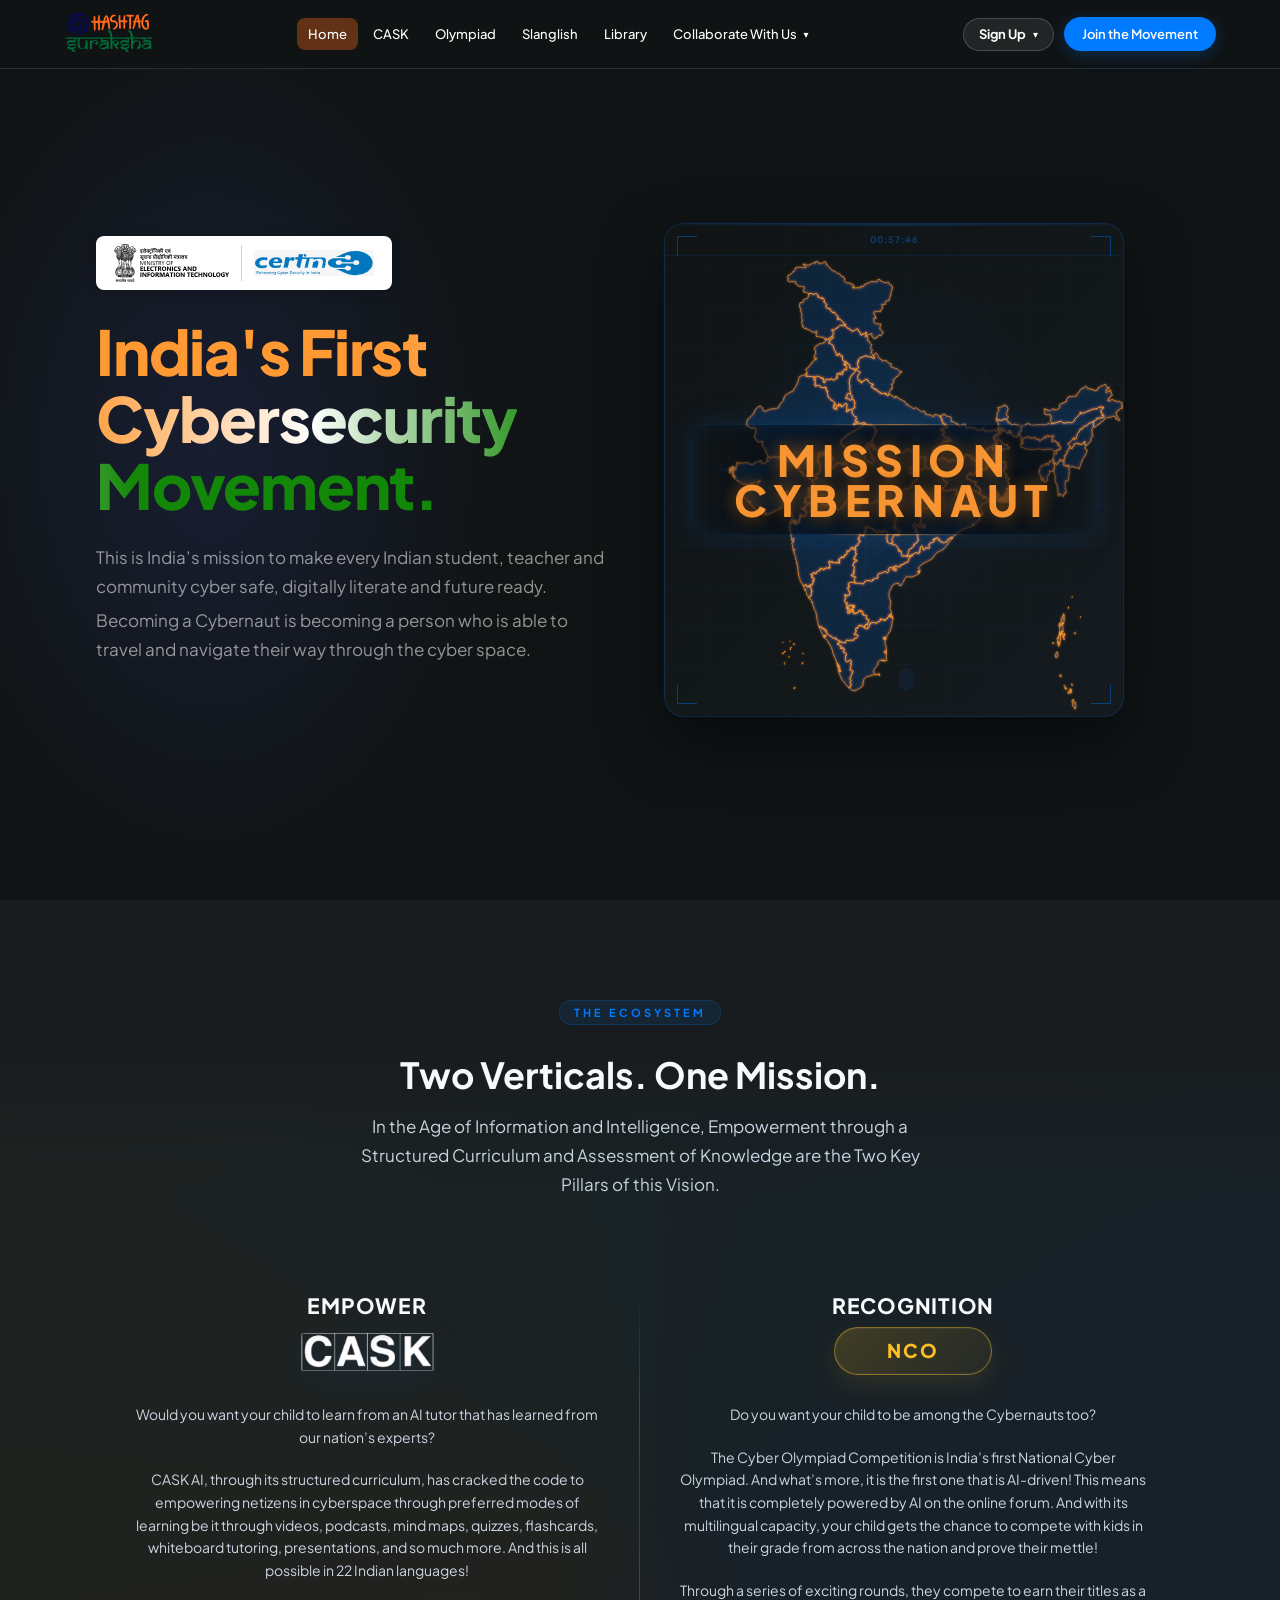
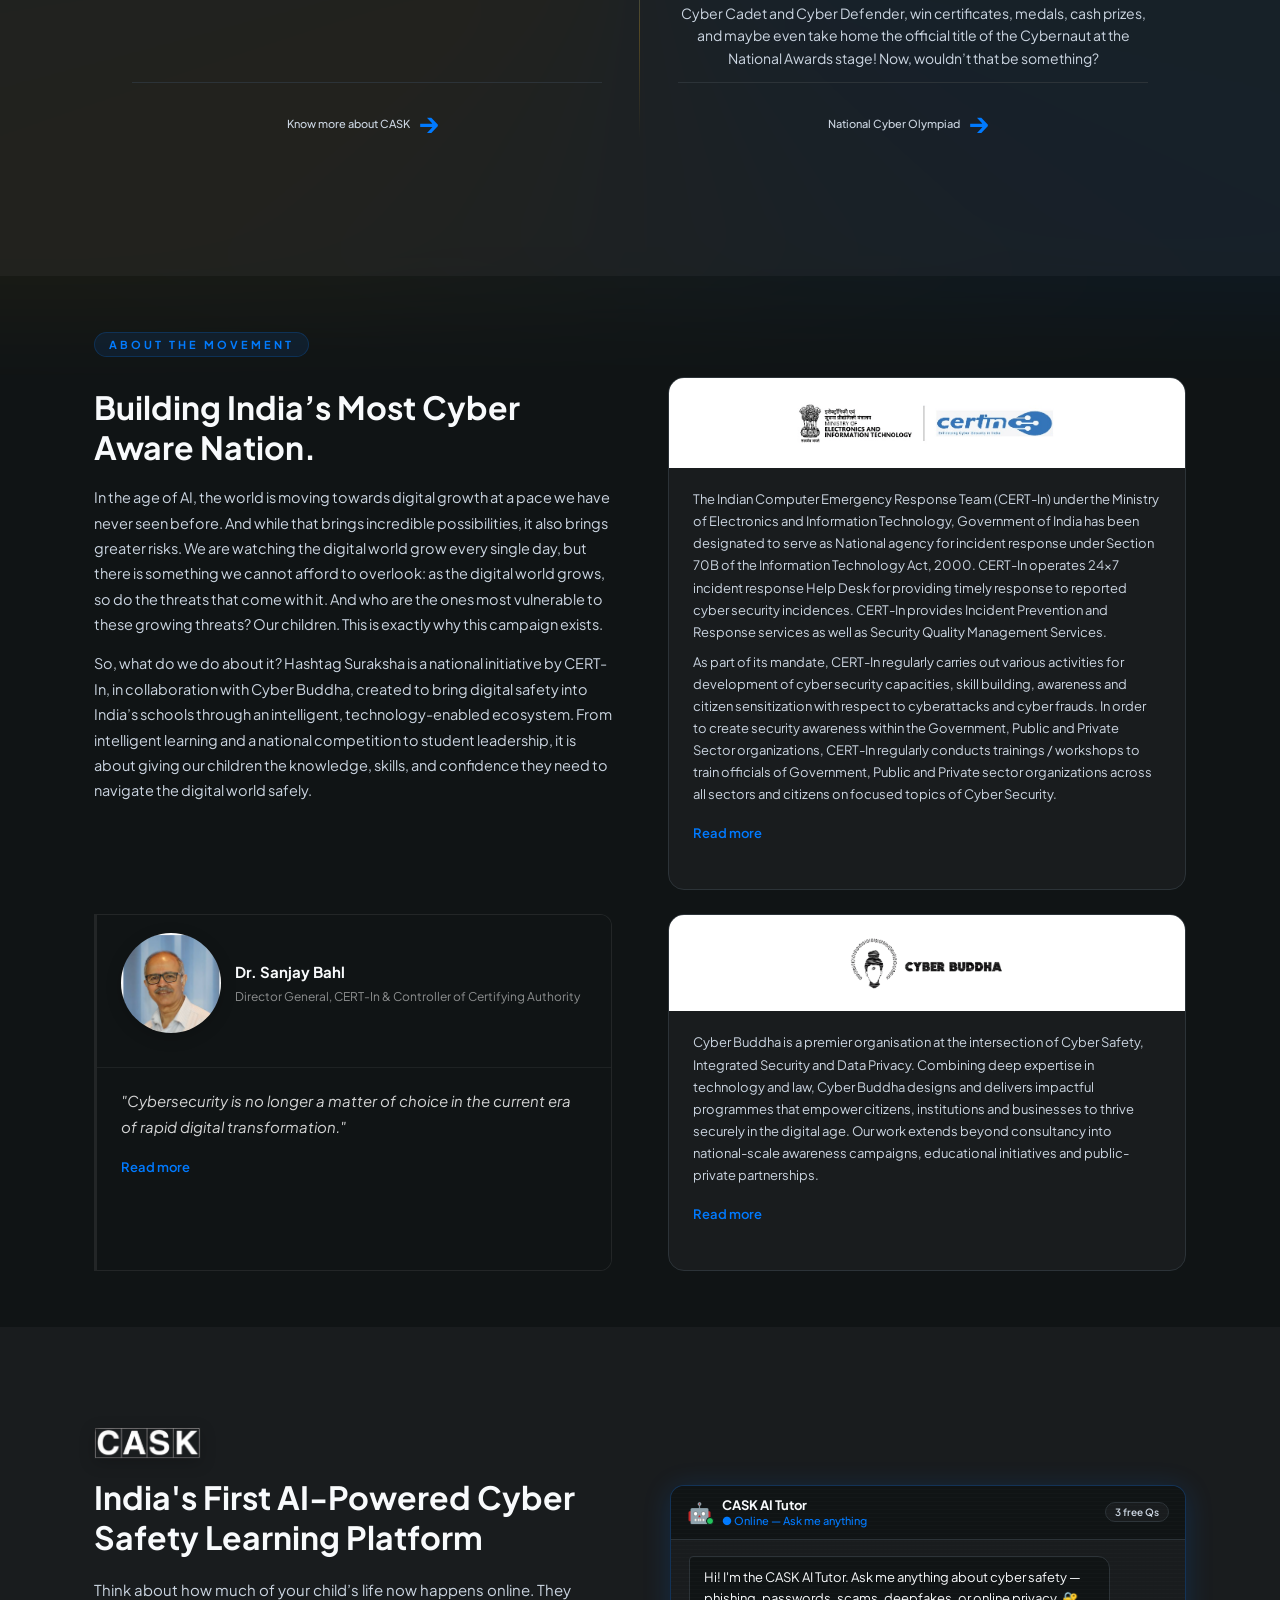
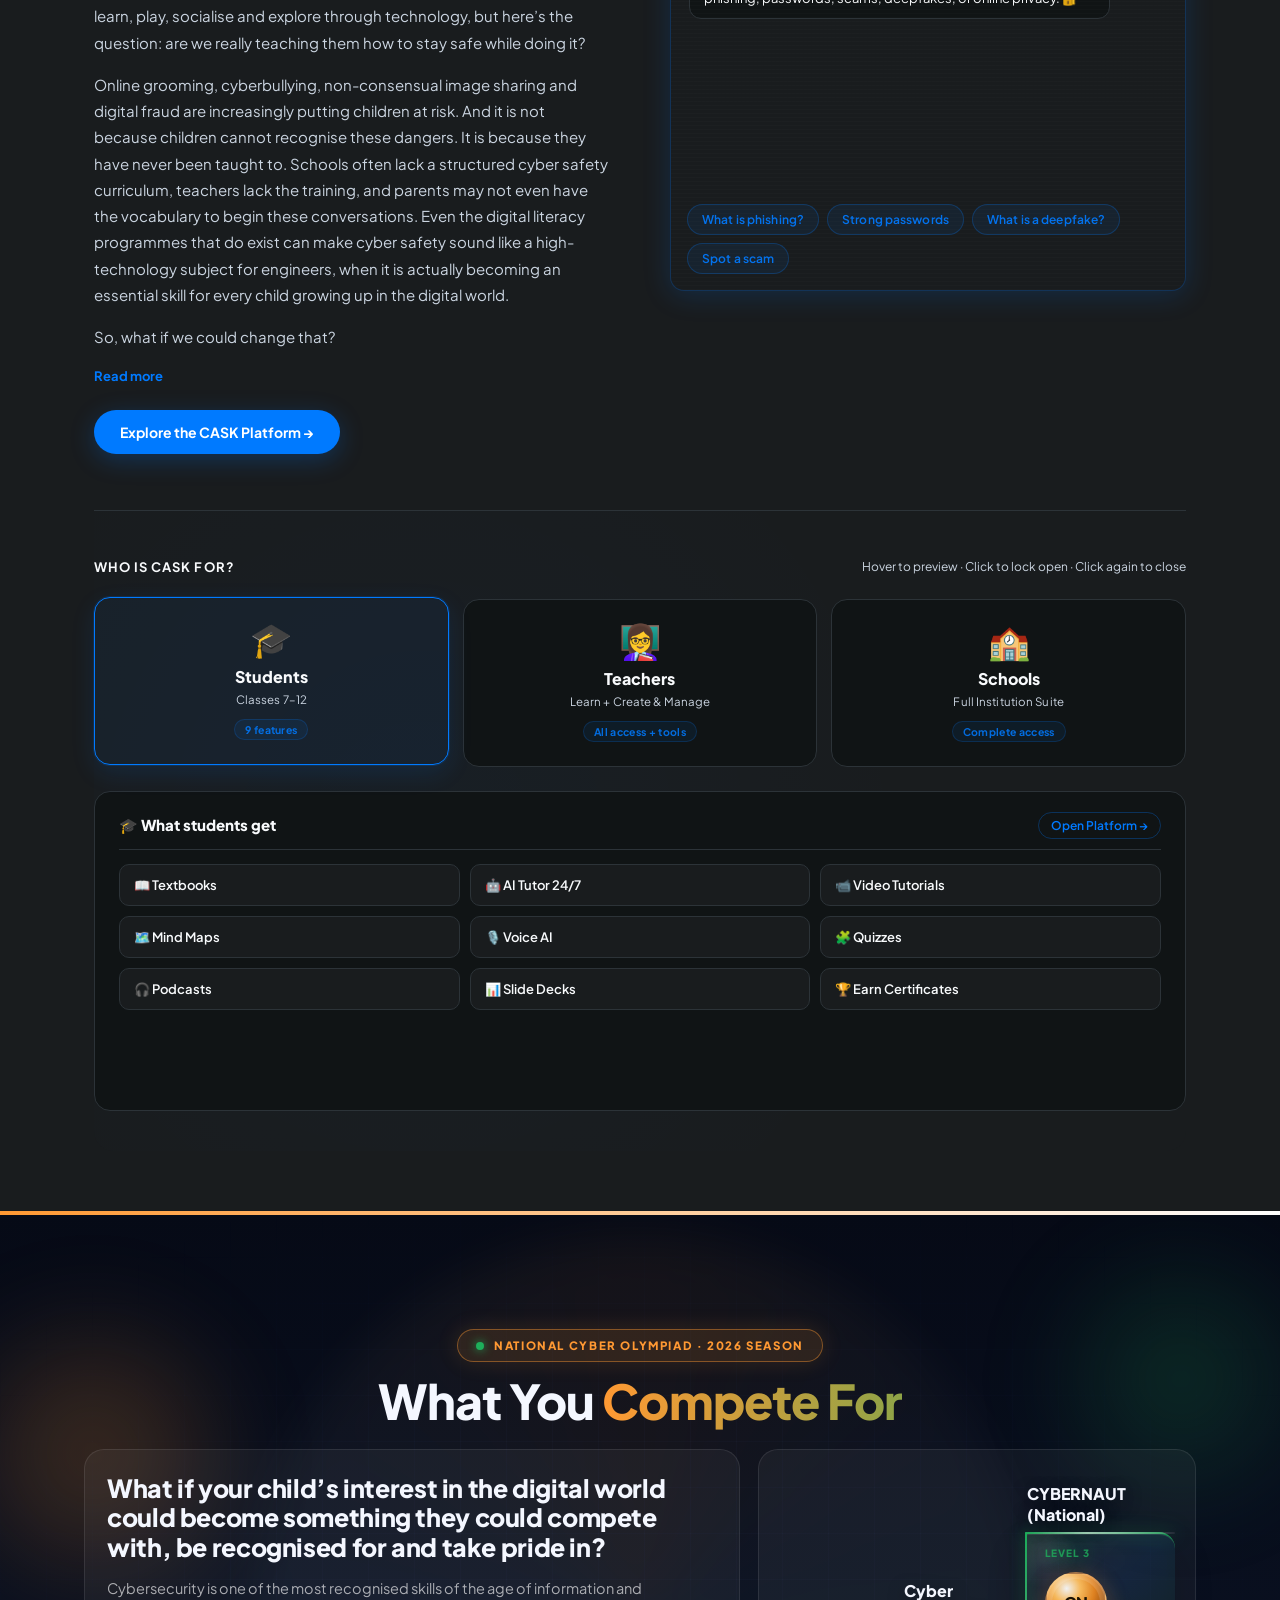
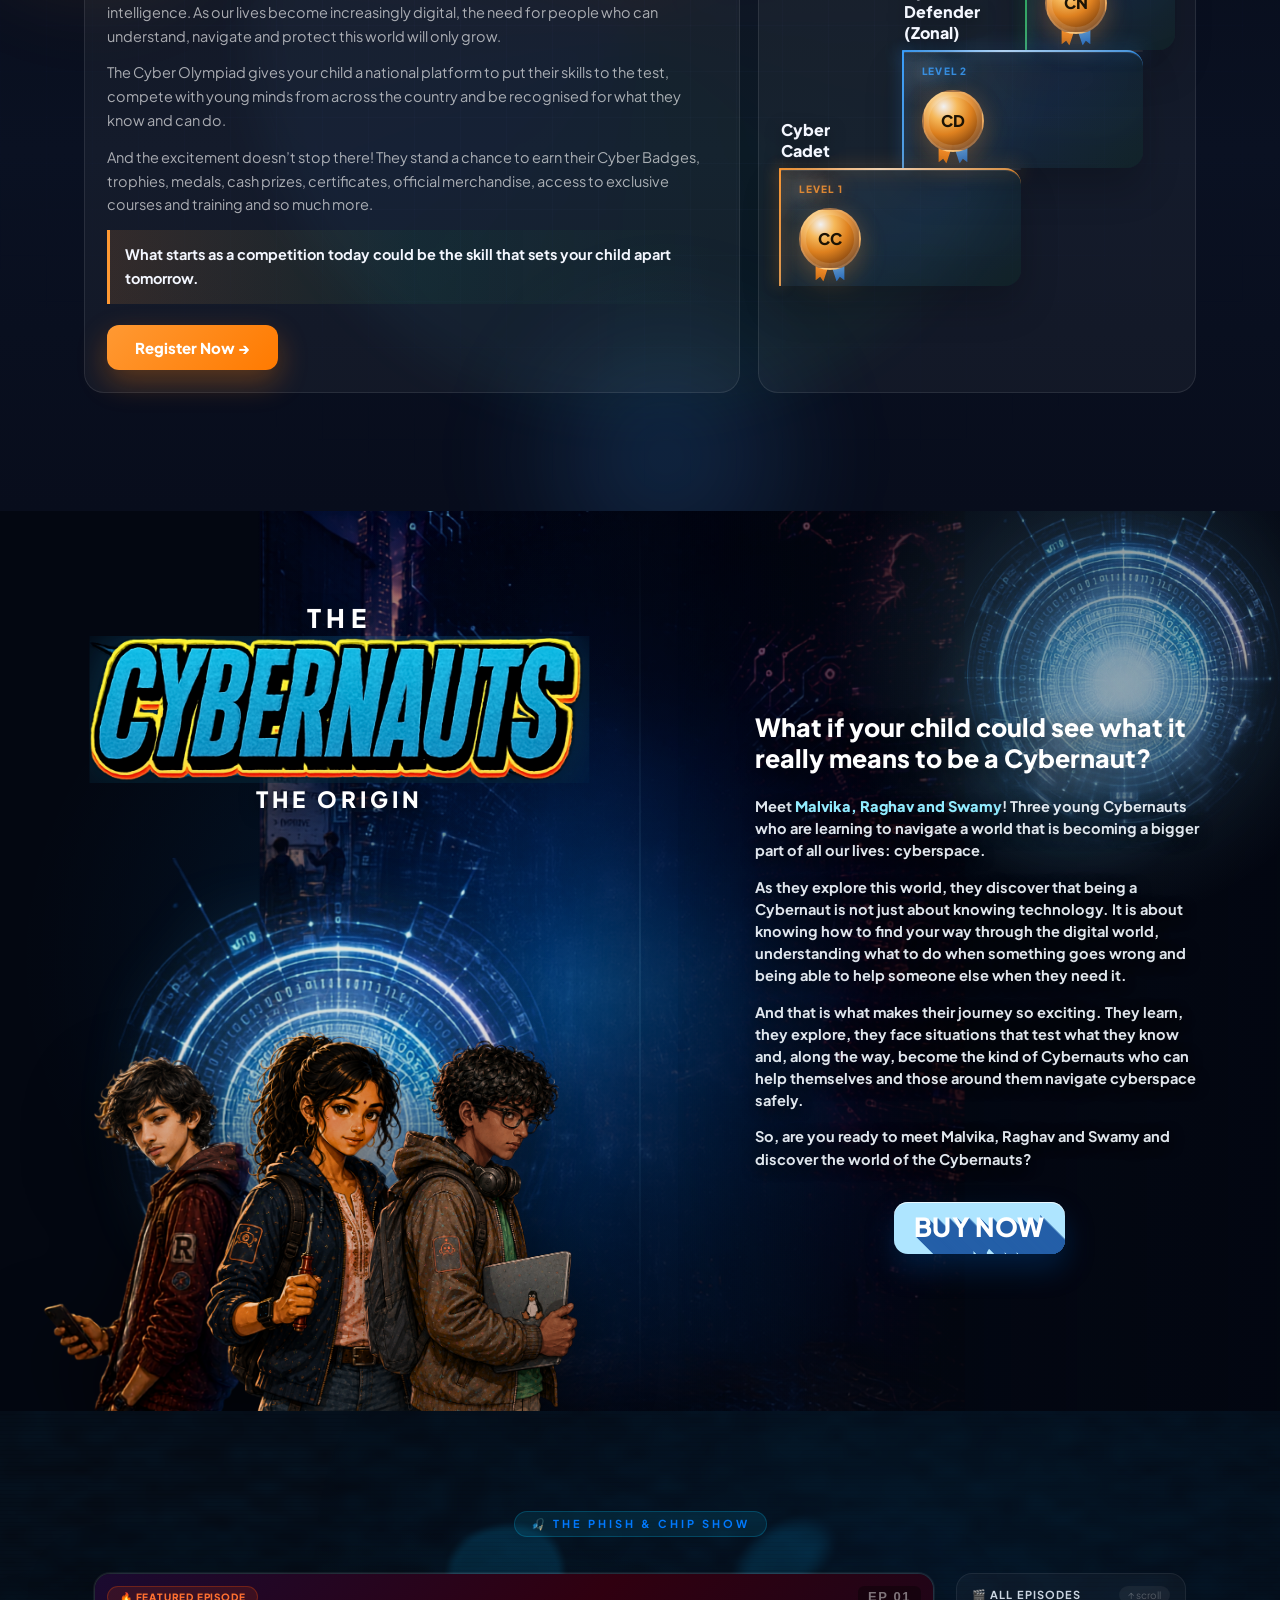
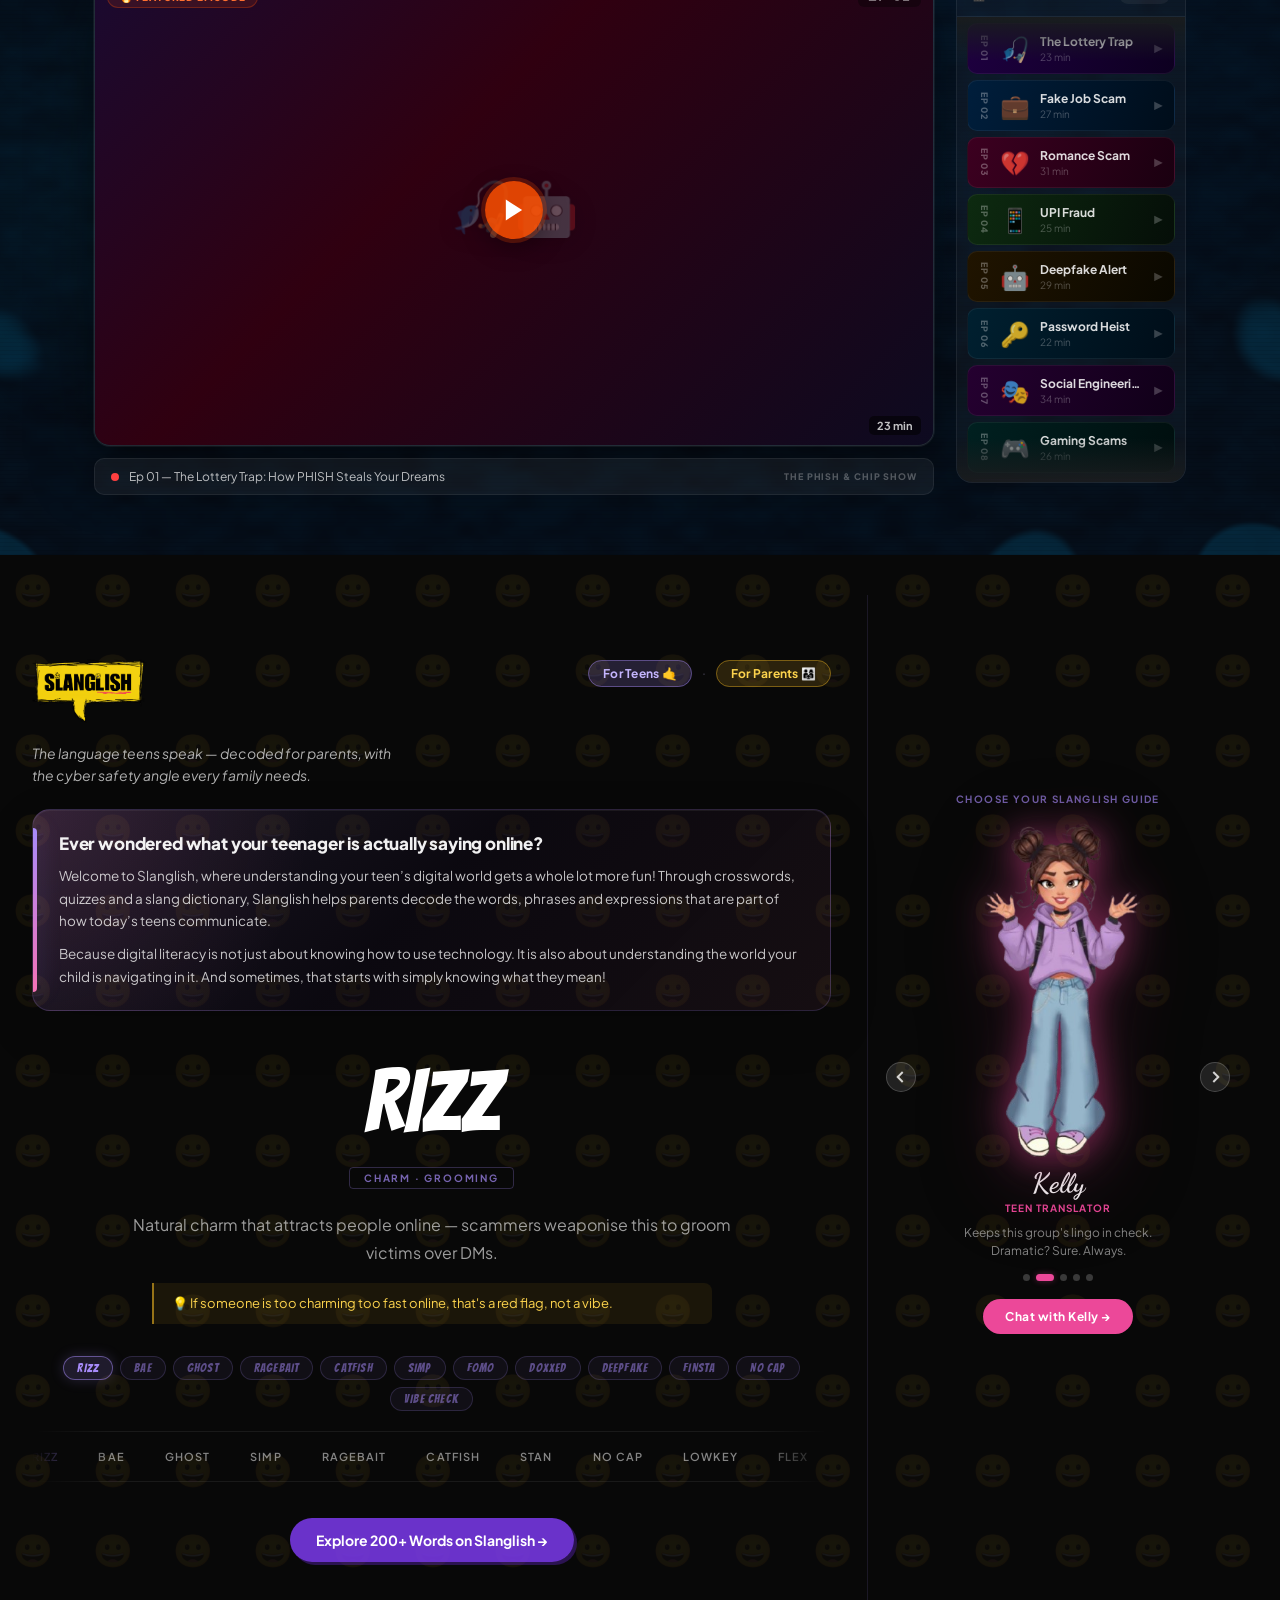
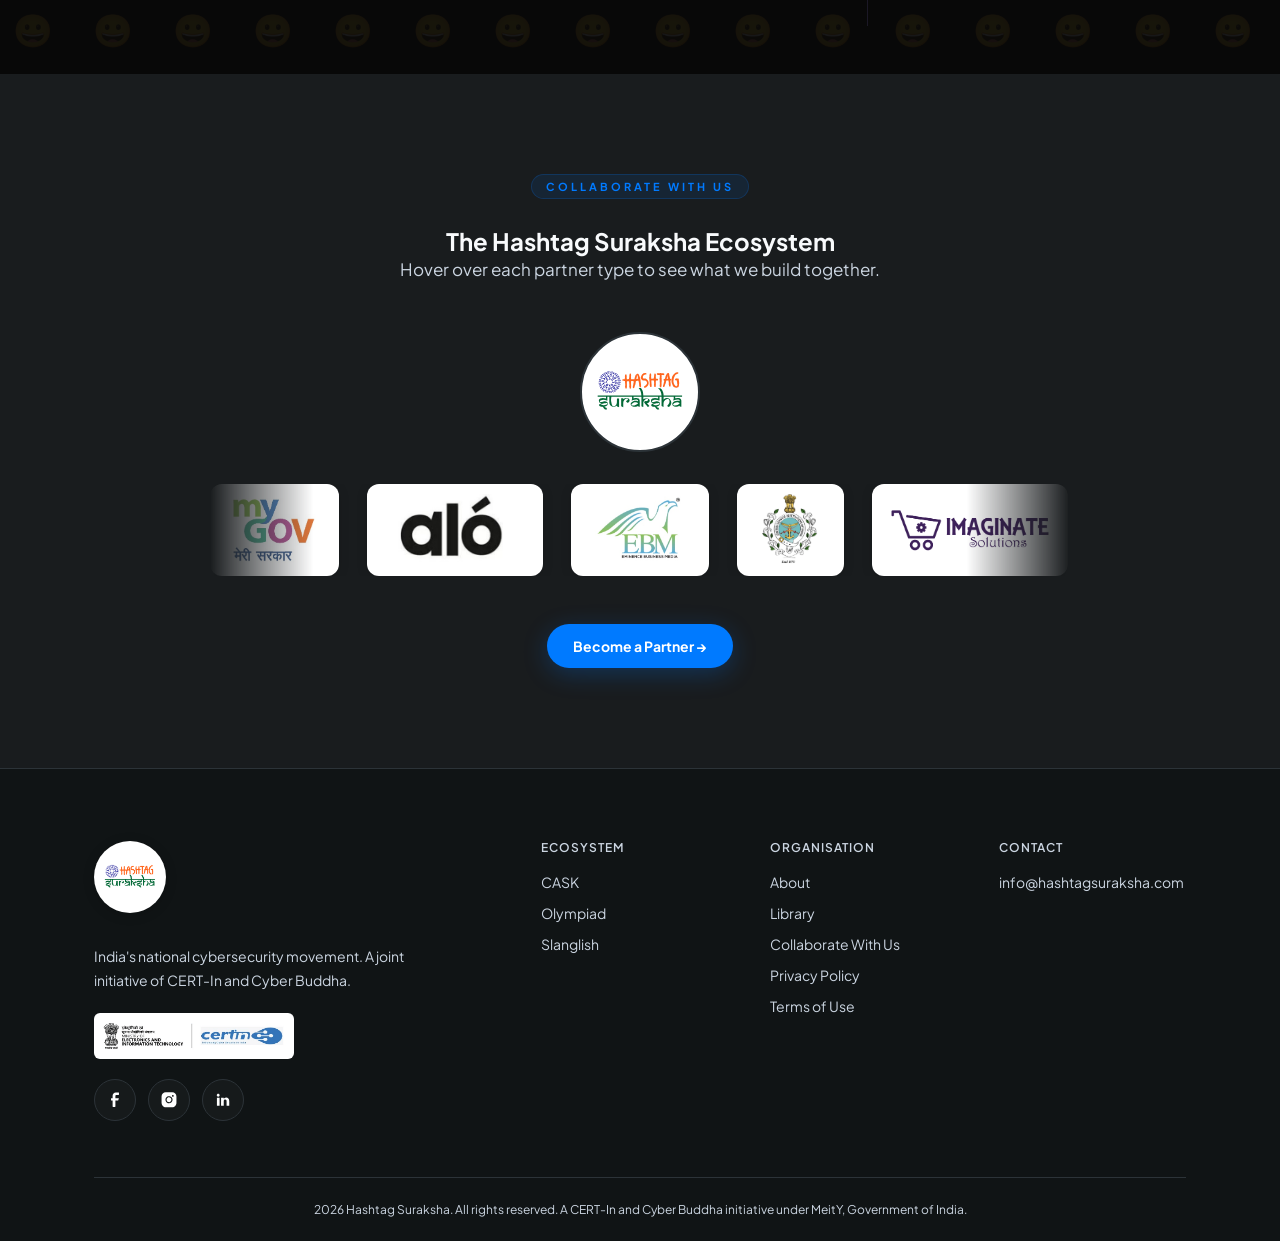
==== commit c00833c8: "Design changes and bug fixes" ====
--- a/index.html
+++ b/index.html
@@ -3,6 +3,18 @@
 <head>
   <meta charset="UTF-8" />
   <meta name="viewport" content="width=device-width, initial-scale=1.0" />
+  <meta name="color-scheme" content="dark" />
+  <script>
+    document.documentElement.setAttribute('data-theme', 'dark');
+    try {
+      localStorage.setItem('hs-theme', 'dark');
+      localStorage.removeItem('suraksha-theme');
+    } catch (e) {}
+  </script>
+  <style id="darkThemePrepaint">
+    html { background: #101415; color-scheme: dark; }
+    body { background: #101415; color: #F8FAFC; }
+  </style>
   <title>Hashtag Suraksha — India's National Cyber Safety Movement</title>
   <meta name="description" content="India's national cybersecurity movement. CASK, Surakshak, Olympiad, The Phish & Chip Show, Slanglish. Backed by CERT-In and MeitY." />
   <link href="https://fonts.googleapis.com/css2?family=Plus+Jakarta+Sans:ital,wght@0,400;0,500;0,600;0,700;0,800;1,400&family=Yatra+One&display=swap" rel="stylesheet" />
@@ -13,8 +25,9 @@
   <link href="https://fonts.googleapis.com/css2?family=Dancing+Script:wght@700&display=swap" rel="stylesheet">
   <style>
     .nav.scrolled {
-        background: rgba(255, 255, 255, 0.98) !important;
-        box-shadow: 0 4px 24px rgba(0, 0, 0, 0.08) !important;
+        background: rgba(16, 20, 21, 0.88) !important;
+        border-bottom: 1px solid rgba(51, 65, 85, 0.6) !important;
+        box-shadow: 0 4px 24px rgba(0, 0, 0, 0.3) !important;
     }
     [data-theme="light"] section.hero {
         background: linear-gradient(180deg, #F5F7FF 0%, #E6E9F4 100%) !important;
@@ -26,32 +39,143 @@
         color: #1A1A1A !important;
         border-color: #1A1A1A !important;
      }
+     #ecosystem .card-footer-row {
+        align-items: center;
+     }
+     #ecosystem .card-link-arrow {
+        display: inline-grid;
+        place-items: center;
+        width: 2.35rem;
+        height: 2.35rem;
+        font-size: 1.75rem;
+        line-height: 1;
+        font-weight: 700;
+        flex-shrink: 0;
+        transition: color 0.3s ease, transform 0.38s cubic-bezier(.16,1,.3,1);
+        transform: translateY(-0.04em);
+     }
+     #ecosystem .vertical-card:hover .card-link-arrow,
+     #ecosystem .vertical-card:focus-visible .card-link-arrow {
+        color: var(--primary);
+        transform: translate(4px, -0.04em) scale(1.03);
+     }
+     @media (max-width: 640px) {
+        #ecosystem .card-link-arrow {
+           width: 2.1rem;
+           height: 2.1rem;
+           font-size: 1.55rem;
+        }
+     }
+     @media (prefers-reduced-motion: reduce) {
+        #ecosystem .card-link-arrow {
+           transition: none;
+        }
+     }
+     @media (max-width: 1120px) {
+        #home .cert-govt-bar {
+           flex-wrap: nowrap;
+           max-width: 100%;
+           white-space: nowrap;
+        }
+     }
+     @media (max-width: 420px) {
+        #home .cert-govt-bar {
+           gap: 8px;
+           padding: 8px 12px;
+        }
+        #home .cert-govt-logo {
+           height: 32px;
+           max-width: 104px;
+        }
+        #home .cert-govt-divider {
+           height: 32px;
+        }
+     }
+     #slanglish .slang-cta-btn {
+        display: inline-flex;
+        align-items: center;
+        justify-content: center;
+        white-space: nowrap;
+        max-width: 100%;
+     }
+     #slanglish .slang-car-arrow {
+        position: relative;
+        display: inline-flex;
+        align-items: center;
+        justify-content: center;
+        padding: 0;
+        font-size: 0;
+        line-height: 1;
+        text-align: center;
+     }
+     #slanglish .slang-car-arrow::before {
+        content: "";
+        width: 8px;
+        height: 8px;
+        border-top: 2px solid currentColor;
+        border-right: 2px solid currentColor;
+        display: block;
+     }
+     #slanglish .slang-car-prev::before {
+        transform: translateX(1px) rotate(225deg);
+     }
+     #slanglish .slang-car-next::before {
+        transform: translateX(-1px) rotate(45deg);
+     }
+     @media (max-width: 420px) {
+        #slanglish .slang-cta-btn {
+           padding: 13px 20px;
+           font-size: 14px;
+        }
+     }
+     @media (max-width: 1024px) {
+        html,
+        body {
+           width: 100%;
+           max-width: 100%;
+           overflow-x: hidden !important;
+        }
+        body {
+           position: relative;
+        }
+        .hero,
+        .verticals-section,
+        .movement-section,
+        .cask-section,
+        .olymp,
+        .cybernaut-section,
+        .pnc-section,
+        .slanglish-spotlight-section,
+        .partner-wheel-section {
+           max-width: 100%;
+           overflow-x: clip;
+        }
+        .container,
+        .nav-inner,
+        .mobile-menu {
+           max-width: 100%;
+        }
+     }
+     @media (max-width: 1024px) {
+        @supports not (overflow: clip) {
+           .hero,
+           .verticals-section,
+           .movement-section,
+           .cask-section,
+           .olymp,
+           .cybernaut-section,
+           .pnc-section,
+           .slanglish-spotlight-section,
+           .partner-wheel-section {
+              overflow-x: hidden;
+           }
+        }
+     }
   </style>
 </head>
 <body>
 
   <div id="cursorGlow" class="cursor-glow"></div>
-
-  <!-- THEME CHOOSER -->
-  <div id="themeChooser" class="theme-chooser hidden" role="dialog" aria-modal="true" aria-label="Choose your theme">
-    <div class="theme-chooser-inner">
-      <div class="theme-chooser-logo">
-        <img src="assets/logo-suraksha.svg" alt="Hashtag Suraksha" />
-      </div>
-      <h2 class="theme-chooser-title">Choose your experience</h2>
-      <p class="theme-chooser-sub">You can always switch later</p>
-      <div class="theme-options">
-        <button class="theme-option" data-theme="dark" aria-label="Dark mode">
-          <div class="theme-preview dark-preview"></div>
-          <span>Dark</span>
-        </button>
-        <button class="theme-option" data-theme="light" aria-label="Light mode">
-          <div class="theme-preview light-preview"></div>
-          <span>Light</span>
-        </button>
-      </div>
-    </div>
-  </div>
 
   <!-- NAV -->
   <nav class="nav" id="navbar">
@@ -76,10 +200,6 @@
         </li>
       </ul>
       <div class="nav-right">
-        <button id="themeToggle" class="theme-toggle-btn" aria-label="Toggle theme">
-          <svg class="icon-sun" viewBox="0 0 24 24" fill="none" stroke="currentColor" stroke-width="2"><circle cx="12" cy="12" r="5"/><line x1="12" y1="1" x2="12" y2="3"/><line x1="12" y1="21" x2="12" y2="23"/><line x1="4.22" y1="4.22" x2="5.64" y2="5.64"/><line x1="18.36" y1="18.36" x2="19.78" y2="19.78"/><line x1="1" y1="12" x2="3" y2="12"/><line x1="21" y1="12" x2="23" y2="12"/><line x1="4.22" y1="19.78" x2="5.64" y2="18.36"/><line x1="18.36" y1="5.64" x2="19.78" y2="4.22"/></svg>
-          <svg class="icon-moon" viewBox="0 0 24 24" fill="none" stroke="currentColor" stroke-width="2"><path d="M21 12.79A9 9 0 1 1 11.21 3 7 7 0 0 0 21 12.79z"/></svg>
-        </button>
         <div class="nav-dropdown nav-signup-dropdown">
           <button type="button" class="nav-signup-btn">Sign Up <span class="nav-dropdown-arrow" aria-hidden="true">&#9662;</span></button>
           <div class="nav-dropdown-menu nav-signup-menu" aria-label="Sign Up options">
@@ -90,11 +210,10 @@
         <a href="surakshak.html" class="nav-cta">Join the Movement</a>
       </div>
       <div class="nav-right-mobile">
-         <button id="themeToggle1" class="themeToggle theme-toggle-btn" aria-label="Toggle theme">
-            <svg class="icon-sun" viewBox="0 0 24 24" fill="none" stroke="currentColor" stroke-width="2"><circle cx="12" cy="12" r="5"/><line x1="12" y1="1" x2="12" y2="3"/><line x1="12" y1="21" x2="12" y2="23"/><line x1="4.22" y1="4.22" x2="5.64" y2="5.64"/><line x1="18.36" y1="18.36" x2="19.78" y2="19.78"/><line x1="1" y1="12" x2="3" y2="12"/><line x1="21" y1="12" x2="23" y2="12"/><line x1="4.22" y1="19.78" x2="5.64" y2="18.36"/><line x1="18.36" y1="5.64" x2="19.78" y2="4.22"/></svg>
-            <svg class="icon-moon" viewBox="0 0 24 24" fill="none" stroke="currentColor" stroke-width="2"><path d="M21 12.79A9 9 0 1 1 11.21 3 7 7 0 0 0 21 12.79z"/></svg>
+          <button class="hamburger" id="hamburger" type="button" aria-label="Open mobile menu" aria-expanded="false" aria-controls="mobileMenu">
+            <svg class="menu-icon" viewBox="0 0 24 24" fill="none" stroke="currentColor" stroke-width="2" stroke-linecap="round" stroke-linejoin="round" aria-hidden="true"><path d="M4 6h16"/><path d="M4 12h16"/><path d="M4 18h16"/></svg>
+            <svg class="close-icon" viewBox="0 0 24 24" fill="none" stroke="currentColor" stroke-width="2" stroke-linecap="round" stroke-linejoin="round" aria-hidden="true"><path d="M18 6 6 18"/><path d="m6 6 12 12"/></svg>
           </button>
-          <button class="hamburger" id="hamburger">&#9776;</button>
       </div>
     </div>
     <div class="mobile-menu" id="mobileMenu">
@@ -108,7 +227,10 @@
       <div class="mobile-nav-dropdown" data-mobile-dropdown>
         <div class="mobile-nav-dropdown-head">
           <a href="sponsor.html">Collaborate With Us</a>
-          <button type="button" class="mobile-nav-dropdown-toggle" data-mobile-dropdown-toggle aria-expanded="false" aria-label="Open Collaborate With Us options"><span aria-hidden="true">&#9662;</span></button>
+          <button type="button" class="mobile-nav-dropdown-toggle" data-mobile-dropdown-toggle aria-expanded="false" aria-label="Open Collaborate With Us options">
+            <svg class="mobile-arrow mobile-arrow-down" viewBox="0 0 24 24" fill="none" stroke="currentColor" stroke-width="2" stroke-linecap="round" stroke-linejoin="round" aria-hidden="true"><path d="m6 9 6 6 6-6"/></svg>
+            <svg class="mobile-arrow mobile-arrow-up" viewBox="0 0 24 24" fill="none" stroke="currentColor" stroke-width="2" stroke-linecap="round" stroke-linejoin="round" aria-hidden="true"><path d="m18 15-6-6-6 6"/></svg>
+          </button>
         </div>
         <div class="mobile-nav-dropdown-menu">
           <a href="sponsor.html">For Corporates</a>
@@ -118,7 +240,10 @@
       <div class="mobile-nav-dropdown mobile-signup-dropdown" data-mobile-dropdown>
         <div class="mobile-nav-dropdown-head">
           <a href="olympiad.html#register">Sign Up</a>
-          <button type="button" class="mobile-nav-dropdown-toggle" data-mobile-dropdown-toggle aria-expanded="false" aria-label="Open Sign Up options"><span aria-hidden="true">&#9662;</span></button>
+          <button type="button" class="mobile-nav-dropdown-toggle" data-mobile-dropdown-toggle aria-expanded="false" aria-label="Open Sign Up options">
+            <svg class="mobile-arrow mobile-arrow-down" viewBox="0 0 24 24" fill="none" stroke="currentColor" stroke-width="2" stroke-linecap="round" stroke-linejoin="round" aria-hidden="true"><path d="m6 9 6 6 6-6"/></svg>
+            <svg class="mobile-arrow mobile-arrow-up" viewBox="0 0 24 24" fill="none" stroke="currentColor" stroke-width="2" stroke-linecap="round" stroke-linejoin="round" aria-hidden="true"><path d="m18 15-6-6-6 6"/></svg>
+          </button>
         </div>
         <div class="mobile-nav-dropdown-menu">
           <a href="https://cask.ai.in/auth/signup" target="_blank">Student Signup</a>
@@ -140,10 +265,13 @@
             <img src="assets/meity.svg" alt="Ministry of Electronics and Information Technology" class="cert-govt-logo" />
             <div class="cert-govt-divider"></div>
             <img src="assets/certin.svg" alt="CERT-In" class="cert-govt-logo" />
-            <span class="cert-govt-text">An initiative of CERT-In under the aegis of MeitY</span>
+            <!-- <span class="cert-govt-text">An initiative of CERT-In under the aegis of MeitY</span> -->
           </div>
           <h1 class="hero-headline"><span class="hero-gradient-text">India's First<br />Cybersecurity<br />Movement.</span></h1>
-          <p class="hero-sub">A government-backed ecosystem dedicated to making every Indian student, teacher, and community cyber-safe, digitally literate, and future-ready.</p>
+          <p class="hero-sub">This is India’s mission to make every Indian student, teacher and community cyber safe, digitally literate and future ready. <br />
+          <span class="hero-sub-line">Becoming a Cybernaut is becoming a person who is able to travel and navigate their way through the cyber space.</span>
+          </p>
+
           <!-- <div class="hero-actions">
             <a href="#ecosystem" class="btn-hero-outline">Explore the Ecosystem</a>
           </div> -->
@@ -303,14 +431,14 @@
               </g>
 
               <!-- NEW DELHI -->
-              <g filter="url(#cityGlow)">
+              <!-- <g filter="url(#cityGlow)">
                 <circle class="cp2-1" cx="344.9" cy="319.3" r="10" fill="none" stroke="#007aff" stroke-width="0.8" opacity="0.5"/>
                 <circle class="cp-1"  cx="344.9" cy="319.3" r="10" fill="none" stroke="#007aff" stroke-width="1.8" opacity="0.9"/>
                 <circle cx="344.9" cy="319.3" r="6" fill="#007aff"/>
                 <circle cx="344.9" cy="319.3" r="3" fill="rgba(255,255,255,0.9)"/>
                 <text x="362" y="317" fill="rgba(0,122,255,0.85)" font-size="18" font-weight="700" letter-spacing="0.06em" font-family="system-ui">NEW DELHI</text>
                 <text x="362" y="331" fill="rgba(0,122,255,0.45)" font-size="13" letter-spacing="0.04em" font-family="system-ui">NATIONAL CAPITAL</text>
-              </g>
+              </g> -->
 
               <!-- MUMBAI -->
               <!-- <g filter="url(#cityGlow)">
@@ -363,178 +491,137 @@
               </g> -->
 
               <!-- State Capitals — labeled dots -->
-              <g filter="url(#cityGlow)" opacity="0.85">
-
-                <!-- MUMBAI -->
+              <!-- <g filter="url(#cityGlow)" opacity="0.85">
+
                 <circle cx="225.7" cy="604.4" r="4" fill="#007aff"/>
                 <circle cx="225.7" cy="604.4" r="1.8" fill="rgba(255,255,255,0.85)"/>
                 <text x="233" y="603" fill="rgba(255,255,255,0.82)" font-size="16" font-weight="600" font-family="system-ui" letter-spacing="0.04em">MAHARASHTRA</text>
 
-                <!-- KOLKATA -->
                 <circle cx="648.2" cy="497.8" r="4" fill="#007aff"/>
                 <circle cx="648.2" cy="497.8" r="1.8" fill="rgba(255,255,255,0.85)"/>
                 <text x="655" y="500" fill="rgba(255,255,255,0.82)" font-size="16" font-weight="600" font-family="system-ui" letter-spacing="0.04em">WEST BENGAL</text>
 
-                <!-- BANGALORE -->
                 <circle cx="355.3" cy="781.4" r="4" fill="#007aff"/>
                 <circle cx="355.3" cy="781.4" r="1.8" fill="rgba(255,255,255,0.85)"/>
                 <text x="278" y="775" fill="rgba(255,255,255,0.82)" font-size="16" font-weight="600" font-family="system-ui" letter-spacing="0.04em">KARNATAKA</text>
 
-                <!-- TELANGANA -->
                 <circle cx="379.2" cy="650.8" r="4" fill="#007aff"/>
                 <circle cx="379.2" cy="650.8" r="1.8" fill="rgba(255,255,255,0.85)"/>
                 <text x="397" y="648" fill="rgba(255,255,255,0.82)" font-size="16" font-weight="600" font-family="system-ui" letter-spacing="0.04em">TELANGANA</text>
 
-                <!-- TAMIL NADU -->
                 <circle cx="428.1" cy="778.1" r="4" fill="#007aff"/>
                 <circle cx="428.1" cy="778.1" r="1.8" fill="rgba(255,255,255,0.85)"/>
-                <text x="446" y="795" fill="rgba(255,255,255,0.82)" font-size="16" font-weight="600" font-family="system-ui" letter-spacing="0.04em">TAMIL NADU</text>
-
-                <!-- Srinagar (J&K) — right -->
+                <text x="430" y="810" fill="rgba(255,255,255,0.82)" font-size="16" font-weight="600" font-family="system-ui" letter-spacing="0.04em">TAMIL NADU</text>
+
                 <circle cx="279.5" cy="157.4" r="4" fill="#007aff"/>
                 <circle cx="279.5" cy="157.4" r="1.8" fill="rgba(255,255,255,0.85)"/>
-                <text x="287" y="156" fill="rgba(255,255,255,0.82)" font-size="16" font-weight="600" font-family="system-ui" letter-spacing="0.04em">JAMMU & KASHMIR</text>
-                <!-- <text x="287" y="165" fill="rgba(0,195,255,0.65)" font-size="6" font-family="system-ui" letter-spacing="0.06em">NORTH GATE</text> -->
-
-                <!-- Shimla (HP) — right -->
+                <text x="120" y="156" fill="rgba(255,255,255,0.82)" font-size="16" font-weight="600" font-family="system-ui" letter-spacing="0.04em">JAMMU & KASHMIR</text>
+
+                <circle cx="279.5" cy="157.4" r="4" fill="#007aff"/>
+                <circle cx="279.5" cy="157.4" r="1.8" fill="rgba(255,255,255,0.85)"/>
+                <text x="320" y="130" fill="rgba(255,255,255,0.82)" font-size="16" font-weight="600" font-family="system-ui" letter-spacing="0.04em">LADAKH</text>
+
                 <circle cx="343.9" cy="245.8" r="4" fill="#007aff"/>
                 <circle cx="343.9" cy="245.8" r="1.8" fill="rgba(255,255,255,0.85)"/>
                 <text x="351" y="224" fill="rgba(255,255,255,0.82)" font-size="16" font-weight="600" font-family="system-ui" letter-spacing="0.04em">HIMACHAL PRADESH</text>
-                <!-- <text x="351" y="253" fill="rgba(0,195,255,0.65)" font-size="6" font-family="system-ui" letter-spacing="0.06em">HILL CAPITAL</text> -->
-
-                <!-- Chandigarh (PB/HR) — left of Shimla -->
+
                 <circle cx="333.5" cy="256.4" r="4" fill="#007aff"/>
                 <circle cx="333.5" cy="256.4" r="1.8" fill="rgba(255,255,255,0.85)"/>
                 <text x="320" y="255" fill="rgba(255,255,255,0.82)" font-size="16" font-weight="600" font-family="system-ui" letter-spacing="0.04em" text-anchor="end">PUNJAB</text>
-                <!-- <text x="327" y="264" fill="rgba(0,195,255,0.65)" font-size="6" font-family="system-ui" letter-spacing="0.06em" text-anchor="end">CITY BEAUTIFUL</text> -->
-
-                <!-- Chandigarh (PB/HR) — left of Shimla -->
+
                 <circle cx="333.5" cy="256.4" r="4" fill="#007aff"/>
                 <circle cx="333.5" cy="256.4" r="1.8" fill="rgba(255,255,255,0.85)"/>
                 <text x="340" y="310" fill="rgba(255,255,255,0.82)" font-size="16" font-weight="600" font-family="system-ui" letter-spacing="0.04em" text-anchor="end">HARYANA</text>
-                <!-- <text x="327" y="264" fill="rgba(0,195,255,0.65)" font-size="6" font-family="system-ui" letter-spacing="0.06em" text-anchor="end">CITY BEAUTIFUL</text> -->
-
-                <!-- Dehradun (UK) — right -->
+
                 <circle cx="367.2" cy="268.8" r="4" fill="#007aff"/>
                 <circle cx="367.2" cy="268.8" r="1.8" fill="rgba(255,255,255,0.85)"/>
                 <text x="375" y="267" fill="rgba(255,255,255,0.82)" font-size="16" font-weight="600" font-family="system-ui" letter-spacing="0.04em">UTTARAKHAND</text>
-                <!-- <text x="375" y="276" fill="rgba(0,195,255,0.65)" font-size="6" font-family="system-ui" letter-spacing="0.06em">GREEN VALLEY</text> -->
-
-                <!-- Jaipur (RJ) — left -->
+
                 <circle cx="306.4" cy="369.6" r="4" fill="#007aff"/>
                 <circle cx="306.4" cy="369.6" r="1.8" fill="rgba(255,255,255,0.85)"/>
                 <text x="299" y="368" fill="rgba(255,255,255,0.82)" font-size="16" font-weight="600" font-family="system-ui" letter-spacing="0.04em" text-anchor="end">RAJASTHAN</text>
-                <!-- <text x="299" y="377" fill="rgba(0,195,255,0.65)" font-size="6" font-family="system-ui" letter-spacing="0.06em" text-anchor="end">PINK CITY</text> -->
-
-                <!-- Lucknow (UP) — right -->
+
                 <circle cx="446.6" cy="371.3" r="4" fill="#007aff"/>
                 <circle cx="446.6" cy="371.3" r="1.8" fill="rgba(255,255,255,0.85)"/>
                 <text x="400" y="390" fill="rgba(255,255,255,0.82)" font-size="16" font-weight="600" font-family="system-ui" letter-spacing="0.04em">UTTAR PRADESH</text>
-                <!-- <text x="454" y="379" fill="rgba(0,195,255,0.65)" font-size="6" font-family="system-ui" letter-spacing="0.06em">NAWABS CITY</text> -->
-
-                <!-- Patna (BR) — right -->
+
                 <circle cx="560.4" cy="408.6" r="4" fill="#007aff"/>
                 <circle cx="560.4" cy="408.6" r="1.8" fill="rgba(255,255,255,0.85)"/>
                 <text x="568" y="407" fill="rgba(255,255,255,0.82)" font-size="16" font-weight="600" font-family="system-ui" letter-spacing="0.04em">BIHAR</text>
-                <!-- <text x="568" y="416" fill="rgba(0,195,255,0.65)" font-size="6" font-family="system-ui" letter-spacing="0.06em">ANCIENT CAPITAL</text> -->
-
-                <!-- Gangtok (SK) — left -->
+
                 <circle cx="654.7" cy="357.1" r="4" fill="#007aff"/>
                 <circle cx="654.7" cy="357.1" r="1.8" fill="rgba(255,255,255,0.85)"/>
                 <text x="648" y="356" fill="rgba(255,255,255,0.82)" font-size="16" font-weight="600" font-family="system-ui" letter-spacing="0.04em" text-anchor="end">SIKKIM</text>
-                <!-- <text x="648" y="364" fill="rgba(0,195,255,0.65)" font-size="5.5" font-family="system-ui" letter-spacing="0.05em" text-anchor="end">HIMALAYAN</text> -->
-
-                <!-- Itanagar (AR) — left -->
+
                 <circle cx="790.8" cy="363.9" r="4" fill="#007aff"/>
                 <circle cx="790.8" cy="363.9" r="1.8" fill="rgba(255,255,255,0.85)"/>
                 <text x="854" y="323" fill="rgba(255,255,255,0.82)" font-size="16" font-weight="600" font-family="system-ui" letter-spacing="0.04em" text-anchor="end">ARUNACHAL PRADESH</text>
-                <!-- <text x="784" y="371" fill="rgba(0,195,255,0.65)" font-size="5.5" font-family="system-ui" letter-spacing="0.05em" text-anchor="end">FRONTIER</text> -->
-
-                <!-- Dispur (AS) — left -->
+
                 <circle cx="740.0" cy="392.3" r="4" fill="#007aff"/>
                 <circle cx="740.0" cy="392.3" r="1.8" fill="rgba(255,255,255,0.85)"/>
                 <text x="734" y="391" fill="rgba(255,255,255,0.82)" font-size="16" font-weight="600" font-family="system-ui" letter-spacing="0.04em" text-anchor="end">ASSAM</text>
-                <!-- <text x="734" y="399" fill="rgba(0,195,255,0.65)" font-size="5.5" font-family="system-ui" letter-spacing="0.05em" text-anchor="end">ASSAM CAP.</text> -->
-
-                <!-- Kohima (NL) — left -->
+
                 <circle cx="804.1" cy="406.2" r="4" fill="#007aff"/>
                 <circle cx="804.1" cy="406.2" r="1.8" fill="rgba(255,255,255,0.85)"/>
                 <text x="900" y="405" fill="rgba(255,255,255,0.82)" font-size="16" font-weight="600" font-family="system-ui" letter-spacing="0.04em" text-anchor="end">NAGALAND</text>
-                <!-- <text x="798" y="413" fill="rgba(0,195,255,0.65)" font-size="5.5" font-family="system-ui" letter-spacing="0.05em" text-anchor="end">HIGHLAND</text> -->
-
-                <!-- Shillong (ML) — left -->
+
                 <circle cx="743.5" cy="409.1" r="4" fill="#007aff"/>
                 <circle cx="743.5" cy="409.1" r="1.8" fill="rgba(255,255,255,0.85)"/>
                 <text x="737" y="420" fill="rgba(255,255,255,0.82)" font-size="16" font-weight="600" font-family="system-ui" letter-spacing="0.04em" text-anchor="end">MEGHALAYA</text>
-                <!-- <text x="737" y="416" fill="rgba(0,195,255,0.65)" font-size="5.5" font-family="system-ui" letter-spacing="0.05em" text-anchor="end">E. SCOTLAND</text> -->
-
-                <!-- Imphal (MN) — left -->
+
                 <circle cx="799.5" cy="431.3" r="4" fill="#007aff"/>
                 <circle cx="799.5" cy="431.3" r="1.8" fill="rgba(255,255,255,0.85)"/>
                 <text x="890" y="440" fill="rgba(255,255,255,0.82)" font-size="16" font-weight="600" font-family="system-ui" letter-spacing="0.04em" text-anchor="end">MANIPUR</text>
-                <!-- <text x="793" y="438" fill="rgba(0,195,255,0.65)" font-size="5.5" font-family="system-ui" letter-spacing="0.05em" text-anchor="end">POLO CITY</text> -->
-
-                <!-- Agartala (TR) — left -->
+
                 <circle cx="727.2" cy="460.5" r="4" fill="#007aff"/>
                 <circle cx="727.2" cy="460.5" r="1.8" fill="rgba(255,255,255,0.85)"/>
                 <text x="740" y="455" fill="rgba(255,255,255,0.82)" font-size="16" font-weight="600" font-family="system-ui" letter-spacing="0.04em" text-anchor="end">TRIPURA</text>
-                <!-- <text x="721" y="467" fill="rgba(0,195,255,0.65)" font-size="5.5" font-family="system-ui" letter-spacing="0.05em" text-anchor="end">ROYAL CAP.</text> -->
-
-                <!-- Aizawl (MZ) — left -->
+
                 <circle cx="766.3" cy="463.5" r="4" fill="#007aff"/>
                 <circle cx="766.3" cy="463.5" r="1.8" fill="rgba(255,255,255,0.85)"/>
                 <text x="870" y="490" fill="rgba(255,255,255,0.82)" font-size="16" font-weight="600" font-family="system-ui" letter-spacing="0.04em" text-anchor="end">MIZORAM</text>
-                <!-- <text x="760" y="470" fill="rgba(0,195,255,0.65)" font-size="5.5" font-family="system-ui" letter-spacing="0.05em" text-anchor="end">BLUE MTN.</text> -->
-
-                <!-- Ranchi (JH) — right -->
+
                 <circle cx="565.0" cy="475.0" r="4" fill="#007aff"/>
                 <circle cx="565.0" cy="475.0" r="1.8" fill="rgba(255,255,255,0.85)"/>
                 <text x="573" y="474" fill="rgba(255,255,255,0.82)" font-size="16" font-weight="600" font-family="system-ui" letter-spacing="0.04em">JHARKHAND</text>
-                <!-- <text x="573" y="483" fill="rgba(0,195,255,0.65)" font-size="6" font-family="system-ui" letter-spacing="0.06em">FALLS CITY</text> -->
-
-                <!-- Bhopal (MP) — left -->
+
                 <circle cx="350.4" cy="477.4" r="4" fill="#007aff"/>
                 <circle cx="350.4" cy="477.4" r="1.8" fill="rgba(255,255,255,0.85)"/>
                 <text x="450" y="500" fill="rgba(255,255,255,0.82)" font-size="16" font-weight="600" font-family="system-ui" letter-spacing="0.04em" text-anchor="end">MADHYA PRADESH</text>
-                <!-- <text x="344" y="485" fill="rgba(0,195,255,0.65)" font-size="6" font-family="system-ui" letter-spacing="0.06em" text-anchor="end">LAKE CITY</text> -->
-
-                <!-- Gandhinagar (GJ) — left -->
+
                 <circle cx="220.8" cy="478.6" r="4" fill="#007aff"/>
                 <circle cx="220.8" cy="478.6" r="1.8" fill="rgba(255,255,255,0.85)"/>
                 <text x="214" y="477" fill="rgba(255,255,255,0.82)" font-size="16" font-weight="600" font-family="system-ui" letter-spacing="0.04em" text-anchor="end">GUJARAT</text>
-                <!-- <text x="214" y="486" fill="rgba(0,195,255,0.65)" font-size="6" font-family="system-ui" letter-spacing="0.06em" text-anchor="end">GARDEN CITY</text> -->
-
-                <!-- Raipur (CG) — right -->
+
                 <circle cx="465.0" cy="536.8" r="4" fill="#007aff"/>
                 <circle cx="465.0" cy="536.8" r="1.8" fill="rgba(255,255,255,0.85)"/>
                 <text x="473" y="535" fill="rgba(255,255,255,0.82)" font-size="16" font-weight="600" font-family="system-ui" letter-spacing="0.04em">CHHATTISGARH</text>
-                <!-- <text x="473" y="544" fill="rgba(0,195,255,0.65)" font-size="6" font-family="system-ui" letter-spacing="0.06em">RICE BOWL</text> -->
-
-                <!-- Bhubaneswar (OD) — right -->
+
                 <circle cx="578.9" cy="564.8" r="4" fill="#007aff"/>
                 <circle cx="578.9" cy="564.8" r="1.8" fill="rgba(255,255,255,0.85)"/>
                 <text x="506" y="583" fill="rgba(255,255,255,0.82)" font-size="16" font-weight="600" font-family="system-ui" letter-spacing="0.04em">ODISHA</text>
-                <!-- <text x="586" y="572" fill="rgba(0,195,255,0.65)" font-size="6" font-family="system-ui" letter-spacing="0.06em">TEMPLE CITY</text> -->
-
-                <!-- Amaravati (AP) — left -->
+
                 <circle cx="434.9" cy="676.8" r="4" fill="#007aff"/>
                 <circle cx="434.9" cy="676.8" r="1.8" fill="rgba(255,255,255,0.85)"/>
                 <text x="550" y="720" fill="rgba(255,255,255,0.82)" font-size="16" font-weight="600" font-family="system-ui" letter-spacing="0.04em" text-anchor="end">ANDHRA PRADESH</text>
-                <!-- <text x="428" y="685" fill="rgba(0,195,255,0.65)" font-size="6" font-family="system-ui" letter-spacing="0.06em" text-anchor="end">NEW CAPITAL</text> -->
-
-                <!-- Panaji (GA) — left -->
+
                 <circle cx="253.1" cy="706.6" r="4" fill="#007aff"/>
                 <circle cx="253.1" cy="706.6" r="1.8" fill="rgba(255,255,255,0.85)"/>
                 <text x="247" y="705" fill="rgba(255,255,255,0.82)" font-size="16" font-weight="600" font-family="system-ui" letter-spacing="0.04em" text-anchor="end">GOA</text>
-                <!-- <text x="247" y="714" fill="rgba(0,195,255,0.65)" font-size="6" font-family="system-ui" letter-spacing="0.06em" text-anchor="end">SUNSHINE</text> -->
-
-                <!-- Thiruvananthapuram (KL) — right -->
+
                 <circle cx="337.6" cy="912.9" r="4" fill="#007aff"/>
                 <circle cx="337.6" cy="912.9" r="1.8" fill="rgba(255,255,255,0.85)"/>
-                <text x="330" y="930" fill="rgba(255,255,255,0.82)" font-size="16" font-weight="600" font-family="system-ui" letter-spacing="0.04em">KERALA</text>
-                <!-- <text x="345" y="921" fill="rgba(0,195,255,0.65)" font-size="6" font-family="system-ui" letter-spacing="0.06em">TECH CAP. KL</text> -->
-
-              </g>
+                <text x="270" y="910" fill="rgba(255,255,255,0.82)" font-size="16" font-weight="600" font-family="system-ui" letter-spacing="0.04em">KERALA</text>
+
+                <circle cx="337.6" cy="912.9" r="4" fill="#007aff"/>
+                <circle cx="337.6" cy="912.9" r="1.8" fill="rgba(255,255,255,0.85)"/>
+                <text x="630" y="870" fill="rgba(255,255,255,0.82)" font-size="16" font-weight="600" font-family="system-ui" letter-spacing="0.04em">ANDAMAN & NICOBAR ISLANDS</text>
+
+                <circle cx="337.6" cy="912.9" r="4" fill="#007aff"/>
+                <circle cx="337.6" cy="912.9" r="1.8" fill="rgba(255,255,255,0.85)"/>
+                <text x="80" y="870" fill="rgba(255,255,255,0.82)" font-size="16" font-weight="600" font-family="system-ui" letter-spacing="0.04em">LAKSHADWEEP ISLANDS</text>
+
+              </g> -->
 
               <!-- Tropic of Cancer -->
               <line x1="75" y1="477" x2="865" y2="477" stroke="rgba(0,122,255,0.04)" stroke-width="0.9" stroke-dasharray="8 14"/>
@@ -545,6 +632,7 @@
               <circle cx="490" cy="500" r="380" stroke="rgba(0,122,255,0.03)" stroke-width="0.9" fill="none" stroke-dasharray="3 14"/>
             </svg>
 
+            <div class="hero-map-title-overlay"><span>MISSION</span><span>CYBERNAUT</span></div>
 
           </div>
         </div>
@@ -558,32 +646,30 @@
     <div class="container">
       <div class="section-header center">
         <span class="section-tag">The Ecosystem</span>
-        <h2>Three Verticals. One Mission.</h2>
-        <p class="section-sub">Every vertical is independent and interconnected. Start anywhere, grow everywhere.</p>
+        <h2>Two Verticals. One Mission.</h2>
+        <!-- <p class="section-sub">Every vertical is independent and interconnected. Start anywhere, grow everywhere.</p> -->
+        <p class="section-sub">In the Age of Information and Intelligence, Empowerment through a Structured Curriculum and Assessment of Knowledge are the Two Key Pillars of this Vision.</p>
       </div>
       <div class="verticals-grid">
 
         <a href="platform.html" class="vertical-card cask-card reveal-card">
-          <div class="card-top-row">
-            <div class="card-icon-badge cask-badge">
-              <svg width="22" height="22" viewBox="0 0 24 24" fill="none" stroke="currentColor" stroke-width="1.8" stroke-linecap="round" stroke-linejoin="round"><path d="M22 10v6M2 10l10-5 10 5-10 5z"/><path d="M6 12v5c3 3 9 3 12 0v-5"/></svg>
-            </div>
-            <div class="cask-card-logo-col">
-              <img src="assets/1.png" alt="CASK" class="cask-vcard-logo logo-dark" />
-              <img src="assets/2.png" alt="CASK" class="cask-vcard-logo logo-light" />
-            </div>
-          </div>
-          <span class="card-tag">AI Learning Platform</span>
-          <h3>CASK</h3>
-          <p>AI-powered cyber safety education for students, teachers, and schools. Free resources and an intelligent AI tutor in one platform.</p>
-          <div class="card-interactive cask-interactive">
+          <div class="ecosystem-card-lockup ecosystem-card-lockup-cask">
+            <span class="ecosystem-card-label">EMPOWER</span>
+            <span class="ecosystem-cask-logo-wrap" aria-label="CASK">
+              <img src="assets/1.png" alt="CASK" class="ecosystem-cask-logo logo-dark" />
+              <img src="assets/2.png" alt="CASK" class="ecosystem-cask-logo logo-light" />
+            </span>
+          </div>
+          <p>Would you want your child to learn from an AI tutor that has learned from our nation’s experts?</p>
+          <p>CASK AI, through its structured curriculum, has cracked the code to empowering netizens in cyberspace through preferred modes of learning be it through videos, podcasts, mind maps, quizzes, flashcards, whiteboard tutoring, presentations, and so much more. And this is all possible in 22 Indian languages!</p>
+          <!-- <div class="card-interactive cask-interactive">
             <div class="mini-chat-wrap">
               <div class="mini-chat-msg">What is a phishing attack?</div>
               <div class="mini-chat-reply">A phishing attack tricks you into revealing personal data by pretending to be a trusted source...</div>
             </div>
-          </div>
+          </div> -->
           <div class="card-footer-row">
-            <span class="card-sublabel">Cyber Abhyas Sakriya Kshamta</span>
+            <span class="card-sublabel">Know more about CASK</span>
             <span class="card-link-arrow">→</span>
           </div>
         </a>
@@ -611,13 +697,14 @@
         </a> -->
 
         <a href="olympiad.html" class="vertical-card olympiad-card reveal-card">
-          <div class="card-icon-badge olympiad-badge">
-            <svg width="22" height="22" viewBox="0 0 24 24" fill="none" stroke="currentColor" stroke-width="1.8" stroke-linecap="round" stroke-linejoin="round"><circle cx="12" cy="8" r="6"/><path d="M15.477 12.89L17 22l-5-3-5 3 1.523-9.11"/></svg>
-          </div>
-          <span class="card-tag">National Competition</span>
-          <h3>Olympiad</h3>
-          <p>Compete across quiz, reel, and project categories at school, district, state, and national levels. Win certificates, recognition, and prizes.</p>
-          <div class="card-interactive olympiad-interactive">
+          <div class="ecosystem-card-lockup ecosystem-card-lockup-nco">
+            <span class="ecosystem-card-label">RECOGNITION</span>
+            <span class="ecosystem-nco-logo" aria-label="NCO">NCO</span>
+          </div>
+          <p>Do you want your child to be among the Cybernauts too?</p>
+          <p>The Cyber Olympiad Competition is India’s first National Cyber Olympiad. And what’s more, it is the first one that is AI-driven! This means that it is completely powered by AI on the online forum. And with its multilingual capacity, your child gets the chance to compete with kids in their grade from across the nation and prove their mettle!</p>
+          <p>Through a series of exciting rounds, they compete to earn their titles as a Cyber Cadet and Cyber Defender, win certificates, medals, cash prizes, and maybe even take home the official title of the Cybernaut at the National Awards stage! Now, wouldn’t that be something?</p>
+          <!-- <div class="card-interactive olympiad-interactive">
             <div class="live-stats-row">
               <div class="live-stat">
                 <span class="live-num" data-target="12420">0</span>
@@ -634,7 +721,7 @@
                 <span class="live-lbl">Schools</span>
               </div>
             </div>
-          </div>
+          </div> -->
           <div class="card-footer-row">
             <span class="card-sublabel">National Cyber Olympiad</span>
             <span class="card-link-arrow">→</span>
@@ -668,7 +755,7 @@
           </div>
         </a> -->
 
-        <a href="https://slanglish.cyberbuddhas.com/" target="_blank" class="vertical-card slanglish-card reveal-card">
+        <!-- <a href="https://slanglish.cyberbuddhas.com/" target="_blank" class="vertical-card slanglish-card reveal-card">
           <div class="card-top-row">
             <div class="card-icon-badge slanglish-badge">
               <svg width="22" height="22" viewBox="0 0 24 24" fill="none" stroke="currentColor" stroke-width="1.8" stroke-linecap="round" stroke-linejoin="round"><path d="M5 8l6 6"/><path d="M4 14l6-6 2-3"/><path d="M2 5h12"/><path d="M7 2h1"/><path d="M22 22l-5-10-5 10"/><path d="M14 18h6"/></svg>
@@ -713,7 +800,7 @@
             <span class="card-sublabel">Language of the Internet</span>
             <span class="card-link-arrow">→</span>
           </div>
-        </a>
+        </a> -->
 
       </div>
     </div>
@@ -735,9 +822,11 @@
 
         <!-- ROW 1 LEFT: heading + paragraphs -->
         <div class="movement-text-top">
-          <h2>Building India's Most Cyber-Aware Generation</h2>
-          <p>As India accelerates toward becoming a global digital leader, our next generation must grow not only technologically adept but cyber-aware, resilient, and responsible.</p>
-          <p>Hashtag Suraksha is a national initiative by CERT-In in collaboration with Cyber Buddha, a technology-enabled ecosystem that embeds digital safety into India's schools through intelligent learning, national competition, and student leadership.</p>
+          <h2>Building India’s Most Cyber Aware Nation.</h2>
+          <p>In the age of AI, the world is moving towards digital growth at a pace we have never seen before. And while that brings incredible possibilities, it also brings greater risks. We are watching the digital world grow every single day, but there is something we cannot afford to overlook: as the digital world grows, so do the threats that come with it. And who are the ones most vulnerable to these growing threats? Our children. This is exactly why this campaign exists.</p>
+          <p>So, what do we do about it? 
+          Hashtag Suraksha is a national initiative by CERT-In, in collaboration with Cyber Buddha, created to bring digital safety into India’s schools through an intelligent, technology-enabled ecosystem. From intelligent learning and a national competition to student leadership, it is about giving our children the knowledge, skills, and confidence they need to navigate the digital world safely.
+          </p>
         </div>
 
         <!-- ROW 1 RIGHT: CERT-In card -->
@@ -746,10 +835,11 @@
             <img src="assets/logo-certin.png" alt="MeitY &amp; CERT-In" class="certin-header-img" />
           </div>
           <div class="pc-body-content">
-            <p class="partner-desc">The Indian Computer Emergency Response Team (CERT-In) under the Ministry of Electronics and Information Technology has been designated as the National agency for incident response under Section 70B of the IT Act, 2000. CERT-In operates a 24x7 Help Desk and provides Incident Prevention, Response, and Security Quality Management Services.</p>
+            <p class="partner-desc">The Indian Computer Emergency Response Team (CERT-In) under the Ministry of Electronics and Information Technology, Government of India has been designated to serve as National agency for incident response under Section 70B of the Information Technology Act, 2000. CERT-In operates 24x7 incident response Help Desk for providing timely response to reported cyber security incidences. CERT-In provides Incident Prevention and Response services as well as Security Quality Management Services.</p>
+            <p class="partner-desc">As part of its mandate, CERT-In regularly carries out various activities for development of cyber security capacities, skill building, awareness and citizen sensitization with respect to cyberattacks and cyber frauds. In order to create security awareness within the Government, Public and Private Sector organizations, CERT-In regularly conducts trainings / workshops to train officials of Government, Public and Private sector organizations across all sectors and citizens on focused topics of Cyber Security.</p>
             <div class="show-more-block" id="certinMore">
-              <p>As part of its mandate, CERT-In regularly carries out activities for development of cyber security capacities, skill building, awareness and citizen sensitization. CERT-In regularly conducts trainings and workshops for officials across Government, Public and Private sector organizations on focused topics of Cyber Security.</p>
-              <p style="margin-top:10px;">We are pleased to announce the launch of #Suraksha, a national initiative by CERT-In in collaboration with the Cyber Buddha, aimed at enhancing cybersecurity talent and awareness among students.</p>
+              <!-- <p></p> -->
+              <p style="margin-top:10px;">We are pleased to announce the launch of #Suraksha, a national initiative by Indian Computer Emergency Response Team (CERT-In) in collaboration with the Cyber Buddha, aimed at enhancing cybersecurity talent and awareness among students.</p>
             </div>
             <button class="show-more-btn" onclick="toggleShowMore('certinMore', this)">Read more</button>
           </div>
@@ -769,8 +859,9 @@
           <div class="bahl-body-content">
             <p>"Cybersecurity is no longer a matter of choice in the current era of rapid digital transformation."</p>
             <div class="show-more-block" id="bahlMore">
-              <p>"As India advances towards becoming a global digital leader, it is imperative that our next generation grows not only technologically adept but also cyber-aware, resilient, and responsible. CERT-In and Cyber Buddha are launching a joint awareness campaign #Suraksha, a nationwide movement to embed cybersecurity into the cultural foundations of our schools and communities, making it an integral hygiene part of education and daily life.</p>
-              <p>At CERT-In, we believe cybersecurity is not merely a technical safeguard but a shared responsibility, a societal imperative, and a strategic national priority. Together, let us build not only a cyber-aware nation, but a cyber-empowered nation."</p>
+              <p>"As India advances towards becoming a global digital leader, it is imperative that our next generation grows not only technologically adept but also cyber-aware, resilient, and responsible.</p>
+              <p>CERT-In and Cyber Buddha are launching a joint awareness campaign #Suraksha, a nation-wide movement to embed cybersecurity into the cultural foundations of our schools and communities, making it an integral hygiene part of education and daily life. By blending knowledge with creativity, competition with collaboration, it offers students a unique platform to learn, lead, and shape the narrative of a secure digital India.</p>
+              <p>At CERT-In, we believe cybersecurity is not merely a technical safeguard but a shared responsibility, a societal imperative, and a strategic national priority. Through this joint initiative of #Suraksha, CERT-In goes beyond awareness, aiming to instill both the mindset and skillset necessary for building a resilient and secure digital India. Together, let us build not only a cyber-aware nation, but a cyber-empowered nation."</p>
             </div>
             <button class="show-more-btn" onclick="toggleShowMore('bahlMore', this)">Read more</button>
           </div>
@@ -782,10 +873,10 @@
             <img src="assets/cyber buddha elongated logo.png" alt="Cyber Buddha" class="cyberbuddha-header-img" />
           </div>
           <div class="pc-body-content">
-            <p class="partner-desc">Cyber Buddha is a premier organisation at the intersection of Cyber Safety, Integrated Security and Data Privacy. Combining deep expertise in technology and law, Cyber Buddha designs and delivers impactful programmes that empower citizens, institutions and businesses to thrive securely in the digital age.</p>
+            <p class="partner-desc">Cyber Buddha is a premier organisation at the intersection of Cyber Safety, Integrated Security and Data Privacy. Combining deep expertise in technology and law, Cyber Buddha designs and delivers impactful programmes that empower citizens, institutions and businesses to thrive securely in the digital age. Our work extends beyond consultancy into national-scale awareness campaigns, educational initiatives and public-private partnerships.</p>
             <div class="show-more-block" id="cyberbuddhaMore">
-              <p>Cyber Buddha has pioneered literature that translates complex cyber and privacy issues into accessible, actionable guidance. Flagship titles include <em>The Good, The Bad &amp; The Cyber Buddha</em>, <em>Why Smart People Get Hacked?</em> (commissioned by the Ministry of Information &amp; Broadcasting) and <em>The New Age of Privacy</em> (commissioned by NIELIT, Nagaland) — reaching audiences from school children to senior executives nationwide.</p>
-              <p style="margin-top:10px;">As the co-creator of #Suraksha, The National Cyber Olympiad, Cyber Buddha brings together government bodies, academia and private partners to build the country's largest cyber awareness movement.</p>
+              <p>Cyber Buddha has pioneered literature that translates complex cyber and privacy issues into accessible, actionable guidance for the public. Flagship titles such as The Good, The Bad & The Cyber Buddha, Why Smart People Get Hacked? (commissioned and Published by the Ministry of Information & Broadcasting) and The New Age of Privacy (commissioned by National Institute of Electronics and Information Technology, Kohima, Nagaland) have reached diverse audiences, from school children to senior executives, shaping safer online behaviour nationwide.</p>
+              <p style="margin-top:10px;">As the co-creator of #Suraksha, The National Cyber Olympiad, Cyber Buddha brings together government bodies, academia and private partners to build the country’s largest cyber awareness movement. Through its integrated approach and proven track record, Cyber Buddha continues to set new benchmarks in advancing digital literacy, data protection and cyber resilience across India.</p>
             </div>
             <button class="show-more-btn" onclick="toggleShowMore('cyberbuddhaMore', this)">Read more</button>
           </div>
@@ -806,8 +897,14 @@
             <!-- <span class="cask-logo-label-text">CASK Platform</span> -->
           </div>
           <h2>India's First AI-Powered Cyber Safety Learning Platform</h2>
-          <p>CASK (Cyber Abhyas Sakriya Kshamta) delivers structured cyber safety education through free learning resources and an intelligent AI tutor, built in collaboration with CERT-In, MeitY, Cyber Buddha, and Summer Art of Living.</p>
-          <p>NEP 2020-aligned. Designed for students in grades 7 to 10, their teachers, and schools looking to integrate digital safety into their curriculum.</p>
+          <p>Think about how much of your child’s life now happens online. They learn, play, socialise and explore through technology, but here’s the question: are we really teaching them how to stay safe while doing it?</p>
+          <p>Online grooming, cyberbullying, non-consensual image sharing and digital fraud are increasingly putting children at risk. And it is not because children cannot recognise these dangers. It is because they have never been taught to. Schools often lack a structured cyber safety curriculum, teachers lack the training, and parents may not even have the vocabulary to begin these conversations. Even the digital literacy programmes that do exist can make cyber safety sound like a high-technology subject for engineers, when it is actually becoming an essential skill for every child growing up in the digital world.</p>
+          <p>So, what if we could change that?</p>
+          <div class="show-more-block cask-more-block" id="caskMore">
+            <p>That is exactly why CASK was created. CASK is an exclusive, AI-powered learning environment developed by a national agency with the skills, experience and knowledge of cyber experts, with one clear purpose: to empower young netizens to recognise and tackle cyber threats securely in the digital age. Through a multimodal and multilingual learning experience, CASK brings age-appropriate cyber safety education to children across India and because it functions entirely offline, even children in low-connectivity geographies can access it.</p>
+            <p>Because when your child steps into the digital world, they should not have to learn about its dangers by experiencing them first. They should be prepared for them.</p>
+          </div>
+          <button class="show-more-btn cask-more-btn" type="button" data-more-text="Read more" data-less-text="Show less" onclick="toggleShowMore('caskMore', this)">Read more</button>
           <a href="platform.html" class="btn-primary">Explore the CASK Platform →</a>
         </div>
         <div class="cask-resources">
@@ -886,6 +983,7 @@
 
       <!-- CASK Audience — Interactive Role Cards -->
       <script>
+        var csmDefaultRole = 'S';
         var csmLocked = null;  // which role is click-locked (null = none)
 
         function csmShowPanel(role) {
@@ -905,10 +1003,7 @@
         }
 
         function csmHideAll() {
-          document.querySelectorAll('.csm-rcard').forEach(function(c) { c.classList.remove('csm-card-on'); });
-          document.querySelectorAll('.csm-rcontent').forEach(function(p) { p.style.display = 'none'; });
-          var empty = document.getElementById('csmEmpty');
-          if (empty) empty.style.display = '';
+          csmShowPanel(csmDefaultRole);
         }
 
         function csmHover(role) {
@@ -936,6 +1031,10 @@
             if (area) area.scrollIntoView({ behavior: 'smooth', block: 'nearest' });
           }
         }
+
+        document.addEventListener('DOMContentLoaded', function() {
+          csmShowPanel(csmDefaultRole);
+        });
       </script>
       <div class="cask-role-section">
         <div class="csm-section-hd">
@@ -1210,6 +1309,14 @@
   .olymp-round-txt strong { display: block; font-family: var(--font-ui); font-size: 14.5px; font-weight: 700; color: var(--oly-txt); margin-bottom: 2px; }
   .olymp-round-txt span { font-family: var(--font-ui); font-size: 12px; color: var(--oly-sub); line-height: 1.42; }
 
+  .olymp-grid .olymp-panel:first-child { display: flex; }
+  .olymp-story { position: relative; display: flex; flex: 1; flex-direction: column; gap: 13px; min-height: 100%; padding: 4px 2px 2px; }
+  .olymp-story-lead { margin: 0 0 2px; max-width: 720px; font-family: 'Syne', var(--font-ui), sans-serif; font-size: clamp(18px, 2vw, 25px); font-weight: 800; line-height: 1.18; color: var(--oly-txt); letter-spacing: -0.015em; }
+  .olymp-story p { margin: 0; max-width: 760px; font-family: var(--font-ui); font-size: 14.5px; line-height: 1.64; color: var(--oly-sub); }
+  .olymp-story-highlight { margin-top: 4px; padding: 13px 15px; border-left: 3px solid var(--saffron); border-radius: 0 14px 14px 0; background: linear-gradient(90deg, rgba(255,153,51,0.13), rgba(30,175,91,0.07), transparent); color: var(--oly-txt) !important; font-weight: 700; }
+  .olymp-story-action { display: flex; align-items: center; margin-top: auto; padding-top: 8px; }
+  [data-theme="light"] .olymp-story-highlight { background: linear-gradient(90deg, rgba(217,119,6,0.12), rgba(5,150,105,0.06), transparent); }
+
   .olymp-prizes { display: flex; flex-direction: column; gap: 10px; }
   .olymp-prize { display: flex; align-items: center; gap: 12px; padding: 11px 14px; border-radius: 14px; border: 1px solid var(--oly-bd); transition: transform .25s, box-shadow .25s; cursor: default; }
   .olymp-prize:hover { transform: translateX(5px) scale(1.015); }
@@ -1224,6 +1331,39 @@
   .olymp-prize-txt span { font-family: var(--font-ui); font-size: 11.5px; color: var(--oly-sub); }
   .olymp-cert { margin-top: 12px; font-family: var(--font-ui); font-size: 12px; color: var(--oly-sub); text-align: center; padding-top: 11px; border-top: 1px dashed var(--oly-bd); }
 
+  .olymp-grid .olymp-panel:nth-child(2) { padding-top: 34px; padding-bottom: 24px; }
+  .olymp-staircase { position: relative; min-height: 428px; padding: 34px 2px 10px; overflow: visible; }
+  .oly-stair-step { position: absolute; left: var(--step-x); top: var(--step-y); width: var(--step-w); height: 118px; border-top: 2px solid var(--step-color); border-left: 2px solid var(--step-color); border-radius: 3px 16px 16px 0; background: radial-gradient(circle at 16px 20px, rgba(255,255,255,0.11), transparent 34px), linear-gradient(135deg, rgba(255,255,255,0.06), rgba(58,160,255,0.105) 54%, rgba(30,175,91,0.085)); box-shadow: inset 0 1px 0 rgba(255,255,255,0.1), inset 0 -32px 52px rgba(0,0,0,0.12), 0 20px 38px rgba(0,0,0,0.2); cursor: default; transition: border-color .28s ease, background .28s ease, box-shadow .28s ease, transform .28s cubic-bezier(.22,1,.36,1); }
+  .oly-stair-step::before { content: ''; position: absolute; left: -2px; right: 0; top: -2px; height: 2px; border-radius: 999px; background: linear-gradient(90deg, var(--step-color), rgba(255,255,255,0.62) 42%, rgba(255,255,255,0.08)); box-shadow: 0 0 18px var(--step-color); pointer-events: none; }
+  .oly-stair-step::after { content: ''; position: absolute; left: -2px; top: -2px; bottom: 0; width: 2px; border-radius: 999px; background: linear-gradient(180deg, var(--step-color), rgba(255,255,255,0.16)); box-shadow: 0 0 14px var(--step-color); pointer-events: none; }
+  .oly-stair-step.lvl-1 { --step-x: 0%; --step-y: 284px; --step-w: 61%; --step-color: rgba(255,153,51,0.82); z-index: 3; }
+  .oly-stair-step.lvl-2 { --step-x: 31%; --step-y: 166px; --step-w: 61%; --step-color: rgba(58,160,255,0.82); z-index: 2; }
+  .oly-stair-step.lvl-3 { --step-x: 62%; --step-y: 48px; --step-w: 38%; --step-color: rgba(30,175,91,0.82); z-index: 1; }
+  .oly-stair-step:hover, .oly-stair-step:focus-within { z-index: 8; transform: translateY(-4px); border-color: rgba(255,255,255,0.76); background: radial-gradient(circle at 18px 22px, rgba(255,255,255,0.18), transparent 42px), linear-gradient(135deg, rgba(255,153,51,0.18), rgba(58,160,255,0.15) 55%, rgba(30,175,91,0.13)); box-shadow: inset 0 1px 0 rgba(255,255,255,0.18), inset 0 -28px 52px rgba(0,0,0,0.1), 0 28px 52px rgba(0,0,0,0.28), 0 0 28px rgba(58,160,255,0.12); }
+  .oly-step-title { position: absolute; left: 0; bottom: calc(100% + 9px); display: block; width: 100%; max-width: 146px; font-family: var(--font-ui); font-size: 16px; font-weight: 850; color: var(--oly-txt); 
+    /* line-height: 1.08;  */
+    text-shadow: 0 5px 16px rgba(0,0,0,0.5); }
+  .oly-stair-step.lvl-2 .oly-step-title { max-width: 124px; }
+  .oly-stair-step.lvl-3 .oly-step-title { max-width: 118px; }
+  .oly-title-line { display: block; white-space: nowrap; }
+  .oly-step-level { position: absolute; left: 18px; top: 13px; font-family: var(--font-ui); font-size: 10px; font-weight: 900; letter-spacing: 0.12em; color: var(--step-color); text-transform: uppercase; text-shadow: 0 0 16px var(--step-color); }
+  .oly-step-badge { position: absolute; left: 18px; top: 38px; display: inline-flex; align-items: center; justify-content: center; width: 62px; height: 62px; border-radius: 50%; border: 2px solid rgba(255,255,255,0.24); background: radial-gradient(circle at 34% 25%, rgba(255,255,255,0.94), rgba(255,190,92,0.96) 24%, rgba(231,133,31,0.96) 48%, rgba(132,69,14,0.98) 78%); box-shadow: 0 12px 28px rgba(255,153,51,0.22), 0 0 24px rgba(255,153,51,0.12), inset 0 0 0 5px rgba(255,255,255,0.13); color: #1b1305; font-family: var(--font-ui); font-size: 16px; font-weight: 900; line-height: 1; transition: transform .28s cubic-bezier(.22,1,.36,1), box-shadow .28s ease; }
+  .oly-step-badge::before, .oly-step-badge::after { content:''; position:absolute; bottom:-13px; width: 14px; height: 19px; background: linear-gradient(180deg, #ff9933, #c76812); clip-path: polygon(0 0, 100% 0, 78% 100%, 50% 78%, 22% 100%); z-index:-1; }
+  .oly-step-badge::before { left: 13px; transform: rotate(9deg); }
+  .oly-step-badge::after { right: 13px; transform: rotate(-9deg); background: linear-gradient(180deg, #3aa0ff, #1265c7); }
+  .oly-stair-step:hover .oly-step-badge, .oly-stair-step:focus-within .oly-step-badge { transform: translateY(-2px) scale(1.04); box-shadow: 0 15px 34px rgba(255,153,51,0.28), 0 0 30px rgba(255,153,51,0.18), inset 0 0 0 5px rgba(255,255,255,0.16); }
+  .oly-step-detail { position: absolute; left: 18px; top: 104px; width: min(248px, 82vw); padding: 13px 14px 13px; border: 1px solid rgba(255,255,255,0.16); border-top-color: var(--step-color); border-radius: 14px; background: linear-gradient(145deg, rgba(8,15,34,0.96), rgba(17,31,58,0.94)); box-shadow: 0 18px 42px rgba(0,0,0,0.34), 0 0 22px rgba(58,160,255,0.08); opacity: 0; transform: translateY(8px) scale(.98); pointer-events: none; transition: opacity .24s ease, transform .24s cubic-bezier(.22,1,.36,1); backdrop-filter: blur(10px); }
+  .oly-step-detail::before { content: 'Rewards'; display: block; margin: 0 0 8px; font-family: var(--font-ui); font-size: 9.5px; font-weight: 900; letter-spacing: 0.15em; color: var(--step-color); text-transform: uppercase; }
+  .oly-stair-step.lvl-3 .oly-step-detail { left: auto; right: 0; }
+  .oly-step-detail ul { display: grid; gap: 5px; margin: 0; padding: 0; list-style: none; }
+  .oly-step-detail li { position: relative; padding-left: 13px; font-family: var(--font-ui); font-size: 11.5px; line-height: 1.42; color: var(--oly-sub); margin: 0; }
+  .oly-step-detail li::before { content: ''; position: absolute; left: 0; top: .57em; width: 5px; height: 5px; border-radius: 50%; background: var(--step-color); box-shadow: 0 0 10px var(--step-color); }
+  .oly-stair-step:hover .oly-step-detail, .oly-stair-step:focus-within .oly-step-detail { opacity: 1; transform: translateY(0) scale(1); }
+  [data-theme="light"] .oly-stair-step { background: radial-gradient(circle at 16px 20px, rgba(255,255,255,0.92), transparent 34px), linear-gradient(135deg, rgba(255,255,255,0.76), rgba(29,78,216,0.09) 55%, rgba(5,150,105,0.07)); box-shadow: inset 0 1px 0 rgba(255,255,255,0.78), 0 20px 34px rgba(29,78,216,0.09); }
+  [data-theme="light"] .oly-step-title { text-shadow: 0 5px 14px rgba(10,15,32,0.14); }
+  [data-theme="light"] .oly-step-badge { border-color: rgba(10,15,32,0.16); box-shadow: 0 10px 22px rgba(217,119,6,0.12), inset 0 0 0 4px rgba(255,255,255,0.42); }
+  [data-theme="light"] .oly-step-detail { background: linear-gradient(145deg, rgba(255,255,255,0.98), rgba(241,247,255,0.96)); border-color: rgba(10,15,32,0.12); border-top-color: var(--step-color); box-shadow: 0 16px 32px rgba(29,78,216,0.12); }
+
   .olymp-footer { display: flex; align-items: center; justify-content: space-between; gap: 18px; margin-top: 20px; flex-wrap: wrap; }
   .olymp-tagline { display: inline-flex; align-items: center; gap: 8px; font-family: var(--font-ui); font-size: 13px; color: var(--oly-muted); font-weight: 700; }
   .olymp-cta { position:relative; overflow:hidden; display: inline-flex; align-items: center; gap: 10px; padding: 13px 28px; border-radius: 12px; background: linear-gradient(135deg,var(--saffron),#ff7a00); color: #fff; font-family: var(--font-ui); font-weight: 800; font-size: 15px; text-decoration: none; box-shadow: 0 12px 30px rgba(255,120,0,0.32); transition: transform .2s, box-shadow .2s; }
@@ -1246,7 +1386,8 @@
   .olymp-grid .olymp-panel:nth-child(2){ transition-delay:.12s }
   @media (prefers-reduced-motion: reduce){ .oly-reveal{ opacity:1; transform:none; } .olymp-chakra,.olymp-orb,.olymp-spark{ animation:none; } }
 
-  @media (max-width: 860px) { .olymp { min-height: 0; padding: 64px 0; } .olymp-grid { grid-template-columns: 1fr; } .olymp-facts { grid-template-columns: repeat(2,1fr); } .olymp-footer { flex-direction: column; align-items: stretch; text-align: center; } .olymp-cta { justify-content: center; } .olymp-tagline { justify-content: center; } }
+  @media (max-width: 860px) { .olymp { min-height: 0; padding: 64px 0; } .olymp-grid { grid-template-columns: 1fr; } .olymp-facts { grid-template-columns: repeat(2,1fr); } .olymp-staircase { min-height: 410px; } .oly-stair-step.lvl-1 { --step-x: 0%; --step-y: 268px; --step-w: 61%; } .oly-stair-step.lvl-2 { --step-x: 29%; --step-y: 150px; --step-w: 61%; } .oly-stair-step.lvl-3 { --step-x: 58%; --step-y: 32px; --step-w: 42%; } .olymp-story-action { justify-content: center; } .olymp-footer { flex-direction: column; align-items: stretch; text-align: center; } .olymp-cta { justify-content: center; } .olymp-tagline { justify-content: center; } }
+  @media (max-width: 560px) { .olymp-grid .olymp-panel:nth-child(2) { padding-top: 30px; } .olymp-staircase { min-height: 0; display:flex; flex-direction:column; gap:52px; padding:34px 0 4px; } .oly-stair-step { position: relative; left:auto; top:auto; width: 100%; height: 112px; } .oly-step-title { max-width: 100%; font-size: 13px; } .oly-stair-step.lvl-2 .oly-step-title, .oly-stair-step.lvl-3 .oly-step-title { max-width: 100%; } .oly-title-line { display:block; white-space: normal; } .oly-title-line + .oly-title-line::before { content:''; } .oly-step-badge { width: 58px; height: 58px; font-size: 15px; } .oly-step-detail, .oly-stair-step.lvl-3 .oly-step-detail { left: 18px; right: auto; top: 98px; } }
   </style>
 
   <section class="olymp" id="olympiad-quiz">
@@ -1263,42 +1404,75 @@
       <div class="olymp-ribbon"><span><span class="odot"></span>National Cyber Olympiad · 2026 Season</span></div>
 
       <div class="olymp-head">
-        <span class="olymp-eyebrow">🇮🇳 India's Student Cyber Championship</span>
-        <h2 class="olymp-title">Train Hard. <span class="g">Compete National.</span></h2>
-        <p class="olymp-sub">Sharpen your instincts, represent your school, and prove you're cyber-ready on a national stage.</p>
+        <!-- <span class="olymp-eyebrow">🇮🇳 India's Student Cyber Championship</span> -->
+        <h2 class="olymp-title">What You <span class="g">Compete For </span></h2>
+        <!-- <p class="olymp-sub">Sharpen your instincts, represent your school, and prove you're cyber-ready on a national stage.</p> -->
       </div>
 
-      <div class="olymp-facts">
+      <!-- <div class="olymp-facts">
         <div class="olymp-fact oly-reveal"><div class="olymp-fact-ico">🎓</div><div class="olymp-fact-val">Ages 12–19</div><div class="olymp-fact-lbl">Grades VII–XII</div></div>
         <div class="olymp-fact oly-reveal"><div class="olymp-fact-ico">🗺️</div><div class="olymp-fact-val">All India</div><div class="olymp-fact-lbl">Every State &amp; UT</div></div>
         <div class="olymp-fact oly-reveal"><div class="olymp-fact-ico">🧩</div><div class="olymp-fact-val">3 Rounds</div><div class="olymp-fact-lbl">Progressive difficulty</div></div>
         <div class="olymp-fact oly-reveal"><div class="olymp-fact-ico">🏅</div><div class="olymp-fact-val">National Ranks</div><div class="olymp-fact-lbl">Medals &amp; certificates</div></div>
-      </div>
+      </div> -->
 
       <div class="olymp-grid">
         <div class="olymp-panel oly-reveal">
-          <div class="olymp-panel-t">🏁 Three Rounds to the Title</div>
-          <div class="olymp-rounds">
-            <div class="olymp-round"><div class="olymp-round-num">1</div><div class="olymp-round-txt"><strong>Cyber Awareness Test</strong><span>Digital literacy, password safety and cyber hygiene — the foundation every student needs.</span></div></div>
-            <div class="olymp-round"><div class="olymp-round-num">2</div><div class="olymp-round-txt"><strong>Threat Detection Challenge</strong><span>Spot phishing, suspicious messages and attack indicators before it's too late.</span></div></div>
-            <div class="olymp-round"><div class="olymp-round-num">3</div><div class="olymp-round-txt"><strong>Cyber Analyst Round</strong><span>Analyse real scenarios and recommend fixes — the elite round where champions emerge.</span></div></div>
+          <!-- <div class="olymp-panel-t">🏁 National Platform</div> -->
+          <div class="olymp-story">
+            <h3 class="olymp-story-lead">What if your child’s interest in the digital world could become something they could compete with, be recognised for and take pride in?</h3>
+            <p>Cybersecurity is one of the most recognised skills of the age of information and intelligence. As our lives become increasingly digital, the need for people who can understand, navigate and protect this world will only grow.</p>
+            <p>The Cyber Olympiad gives your child a national platform to put their skills to the test, compete with young minds from across the country and be recognised for what they know and can do.</p>
+            <p>And the excitement doesn’t stop there! They stand a chance to earn their Cyber Badges, trophies, medals, cash prizes, certificates, official merchandise, access to exclusive courses and training and so much more.</p>
+            <p class="olymp-story-highlight">What starts as a competition today could be the skill that sets your child apart tomorrow.</p>
+            <div class="olymp-story-action">
+              <a href="olympiad.html" class="olymp-cta">Register Now →</a>
+            </div>
           </div>
         </div>
         <div class="olymp-panel oly-reveal">
-          <div class="olymp-panel-t">🏆 What You Compete For</div>
-          <div class="olymp-prizes">
-            <div class="olymp-prize gold"><div class="olymp-prize-medal">🥇</div><div class="olymp-prize-txt"><strong>National Gold</strong><span>Champion's trophy &amp; top rank</span></div></div>
-            <div class="olymp-prize silver"><div class="olymp-prize-medal">🥈</div><div class="olymp-prize-txt"><strong>National Silver</strong><span>Runner-up honours</span></div></div>
-            <div class="olymp-prize bronze"><div class="olymp-prize-medal">🥉</div><div class="olymp-prize-txt"><strong>National Bronze</strong><span>Third-place recognition</span></div></div>
-          </div>
-          <div class="olymp-cert">🎖️ Every finalist earns a recognised certificate of achievement</div>
+          <!-- <div class="olymp-panel-t">🏆 What You Compete For</div> -->
+          <div class="olymp-staircase" aria-label="National Cyber Olympiad recognition levels">
+            <div class="oly-stair-step lvl-1" tabindex="0">
+              <div class="oly-step-title"><span class="oly-title-line">Cyber</span><span class="oly-title-line">Cadet</span></div>
+              <div class="oly-step-level">Level 1</div>
+              <div class="oly-step-badge" aria-label="Cyber Cadet Badge">CC</div>
+              <div class="oly-step-detail">
+                <ul>
+                  <li>Cyber Cadet Badge</li>
+                  <li>Participation certificate</li>
+                </ul>
+              </div>
+            </div>
+            <div class="oly-stair-step lvl-2" tabindex="0">
+              <div class="oly-step-title"><span class="oly-title-line">Cyber</span><span class="oly-title-line">Defender</span><span class="oly-title-line">(Zonal)</span></div>
+              <div class="oly-step-level">Level 2</div>
+              <div class="oly-step-badge" aria-label="Cyber Defender Badge">CD</div>
+              <div class="oly-step-detail">
+                <ul>
+                  <li>Medal</li>
+                  <li>Cash prize of 10k per STD</li>
+                  <li>Cyber Defender Badge</li>
+                  <li>Official merch</li>
+                </ul>
+              </div>
+            </div>
+            <div class="oly-stair-step lvl-3" tabindex="0">
+              <div class="oly-step-title"><span class="oly-title-line">CYBERNAUT</span><span class="oly-title-line">(National)</span></div>
+              <div class="oly-step-level">Level 3</div>
+              <div class="oly-step-badge" aria-label="Cybernaut Badge">CN</div>
+              <div class="oly-step-detail">
+                <ul>
+                  <li>Champions Trophy</li>
+                  <li>Cash prize of Rs 25k per STD</li>
+                  <li>Cybernauts Badge</li>
+                </ul>
+              </div>
+            </div>
+          </div>
         </div>
       </div>
 
-      <div class="olymp-footer oly-reveal">
-        <div class="olymp-tagline">🛡️ Represent your school on India's biggest student cyber stage</div>
-        <a href="olympiad.html" class="olymp-cta">Register Now →</a>
-      </div>
     </div>
     <script>
       (function(){
@@ -1312,15 +1486,578 @@
     </script>
   </section>
 
+  <style>
+    .cybernaut-section {
+      position: relative;
+      overflow: hidden;
+      isolation: isolate;
+      min-height: 100vh;
+      background: #030711;
+      color: #fff;
+    }
+
+    .cybernaut-bg {
+      position: absolute;
+      inset: 0;
+      z-index: -2;
+      overflow: hidden;
+      background: radial-gradient(circle at 30% 50%, rgba(0, 144, 255, 0.22), transparent 36%), #030711;
+    }
+
+    .cybernaut-bg-img,
+    .cybernaut-fx,
+    .cybernaut-art-img {
+      position: absolute;
+      inset: 0;
+      width: 100%;
+      height: 100%;
+      object-fit: cover;
+      pointer-events: none;
+      user-select: none;
+    }
+
+    .cybernaut-bg-img {
+      opacity: 0.88;
+      transform: scale(1.05);
+      animation: cybernaut-bg-drift 18s ease-in-out infinite alternate;
+    }
+
+    .cybernaut-fx {
+      object-fit: contain;
+      mix-blend-mode: screen;
+      opacity: 0.42;
+      filter: drop-shadow(0 0 30px rgba(70, 190, 255, 0.32));
+    }
+
+    .cybernaut-corner-portal {
+      position: absolute;
+      width: min(44vw, 520px);
+      height: min(44vw, 520px);
+      right: max(-104px, -8.8vw);
+      top: max(-104px, -8.8vw);
+      z-index: 1;
+      opacity: 0.78;
+      object-fit: contain;
+      mix-blend-mode: screen;
+      pointer-events: none;
+      user-select: none;
+      filter: drop-shadow(0 0 30px rgba(70, 190, 255, 0.32));
+      animation: cybernaut-portal-pulse 8s ease-in-out infinite;
+    }
+
+    .cybernaut-fx.lock {
+      width: min(32vw, 360px);
+      height: min(32vw, 360px);
+      left: auto;
+      right: 4%;
+      top: 8%;
+      bottom: auto;
+      opacity: 0.25;
+      animation: cybernaut-float 9s ease-in-out infinite;
+    }
+
+    .cybernaut-section::before {
+      content: '';
+      position: absolute;
+      inset: 0;
+      z-index: -1;
+      background:
+        linear-gradient(90deg, rgba(3, 7, 17, 0.58) 0%, rgba(3, 7, 17, 0.1) 43%, rgba(3, 7, 17, 0.32) 50%, rgba(3, 7, 17, 0.74) 100%),
+        linear-gradient(180deg, rgba(3, 7, 17, 0.05) 0%, rgba(3, 7, 17, 0.48) 100%);
+      pointer-events: none;
+    }
+
+    .cybernaut-inner {
+      position: relative;
+      z-index: 2;
+      max-width: 1280px;
+      width: 100%;
+      margin: 0 auto;
+      display: grid;
+      grid-template-columns: minmax(0, 1.06fr) minmax(380px, 0.94fr);
+      min-height: 100vh;
+      align-items: stretch;
+    }
+
+    .cybernaut-inner::before {
+      content: '';
+      position: absolute;
+      top: 0;
+      bottom: 0;
+      left: 50%;
+      width: 1px;
+      background: linear-gradient(180deg, transparent, rgba(151, 224, 255, 0.18), transparent);
+      transform: translateX(-50%);
+      pointer-events: none;
+    }
+
+    .cybernaut-art {
+      position: relative;
+      min-height: 100vh;
+      overflow: hidden;
+      padding: clamp(94px, 8vw, 116px) clamp(22px, 4vw, 54px) 0;
+    }
+
+    .cybernaut-art-stack {
+      position: absolute;
+      left: calc(50% - min(660px, 50vw) / 2);
+      bottom: clamp(-64px, -4vw, -34px);
+      width: min(660px, 50vw);
+      aspect-ratio: 1280 / 1017;
+      transform: translateZ(0);
+      animation: cybernaut-art-breathe 7s ease-in-out infinite;
+    }
+
+    .cybernaut-art-img {
+      object-fit: contain;
+      filter: drop-shadow(0 34px 42px rgba(0, 0, 0, 0.55));
+    }
+
+    .cybernaut-art-img.portal {
+      --portal-y: -20%;
+      --portal-scale: 1.12;
+      --portal-scale-peak: 1.17;
+      opacity: 0.92;
+      filter: drop-shadow(0 0 32px rgba(90, 205, 255, 0.44));
+      transform: translate3d(0, var(--portal-y), 0) scale(var(--portal-scale));
+      transform-origin: center center;
+      animation: cybernaut-stack-portal-halo 10s ease-in-out infinite;
+      z-index: 1;
+    }
+
+    .cybernaut-art-img.malvika { transform: translateX(-1%) translateY(24px) scale(0.92); z-index: 3; }
+    .cybernaut-art-img.raghav { transform: translateX(-27%) translateY(34px) scale(0.88); z-index: 2; }
+    .cybernaut-art-img.swamy { transform: translateX(24%) translateY(32px) scale(0.89); z-index: 4; }
+
+    .cybernaut-heading {
+      position: absolute;
+      top: clamp(76px, 7vw, 98px);
+      left: 50%;
+      width: min(560px, 78%);
+      z-index: 5;
+      text-align: center;
+      transform: translateX(-50%);
+    }
+
+    .cybernaut-kicker {
+      display: block;
+      font-family: var(--font-ui);
+      font-size: clamp(18px, 2vw, 27px);
+      font-weight: 800;
+      letter-spacing: 0.22em;
+      text-transform: uppercase;
+      color: #ffffff;
+      margin: 0 0 2px;
+      text-shadow: 0 4px 18px rgba(0, 0, 0, 0.76);
+    }
+
+    .cybernaut-title-frame {
+      position: relative;
+      width: min(500px, 100%);
+      aspect-ratio: 1179 / 348;
+      margin: 0 auto;
+      overflow: hidden;
+    }
+
+    .cybernaut-title-img {
+      display: block;
+      position: absolute;
+      left: 0;
+      top: 0;
+      width: 108.6%;
+      max-width: none;
+      height: auto;
+      transform: translate(-4.75%, -33.5%);
+      filter: drop-shadow(0 16px 18px rgba(0, 0, 0, 0.54)) drop-shadow(0 0 22px rgba(30, 180, 255, 0.34));
+    }
+
+    .cybernaut-origin {
+      display: block;
+      margin-top: 2px;
+      font-family: var(--font-ui);
+      font-size: clamp(15px, 1.75vw, 24px);
+      font-weight: 800;
+      letter-spacing: 0.18em;
+      text-transform: uppercase;
+      color: #ffffff;
+      text-shadow: 0 4px 18px rgba(0, 0, 0, 0.76);
+    }
+
+    .cybernaut-title {
+      position: absolute;
+      width: 1px;
+      height: 1px;
+      overflow: hidden;
+      clip: rect(0 0 0 0);
+      white-space: nowrap;
+    }
+
+    .cybernaut-copy {
+      position: relative;
+      z-index: 6;
+      display: flex;
+      flex-direction: column;
+      justify-content: center;
+      align-items: flex-start;
+      min-height: 100vh;
+      padding: clamp(116px, 10vw, 150px) clamp(40px, 6vw, 78px) clamp(60px, 7vw, 84px);
+      background:
+        radial-gradient(circle at 70% 16%, rgba(147, 226, 255, 0.18), transparent 31%),
+        linear-gradient(90deg, rgba(3, 8, 20, 0.06), rgba(3, 8, 20, 0.42) 36%, rgba(3, 8, 20, 0.14));
+    }
+
+    .cybernaut-copy::before {
+      content: '';
+      position: absolute;
+      top: 7%;
+      right: 8%;
+      width: min(320px, 46vw);
+      aspect-ratio: 1;
+      border-radius: 50%;
+      background: radial-gradient(circle, rgba(223, 248, 255, 0.28), rgba(77, 190, 255, 0.13) 34%, transparent 68%);
+      filter: blur(4px);
+      mix-blend-mode: screen;
+      opacity: 0.75;
+      animation: cybernaut-halo 10s ease-in-out infinite;
+      pointer-events: none;
+    }
+
+    .cybernaut-lead {
+      position: relative;
+      margin: 0 0 22px;
+      color: #ffffff;
+      font-family: var(--font-ui);
+      font-size: clamp(19px, 2vw, 25px);
+      font-weight: 800;
+      line-height: 1.22;
+      letter-spacing: 0;
+      text-shadow: 0 4px 18px rgba(0, 0, 0, 0.68);
+    }
+
+    .cybernaut-copy p {
+      position: relative;
+      margin: 0;
+      color: rgba(242, 249, 255, 0.92);
+      font-size: clamp(14px, 1.14vw, 16px);
+      font-weight: 700;
+      line-height: 1.52;
+      text-shadow: 0 3px 14px rgba(0, 0, 0, 0.7);
+    }
+
+    .cybernaut-copy p + p {
+      margin-top: 14px;
+    }
+
+    .cybernaut-names {
+      color: #91ecff;
+      font-weight: 800;
+    }
+
+    .cybernaut-cta {
+      position: relative;
+      display: inline-flex;
+      align-items: center;
+      justify-content: center;
+      min-width: 150px;
+      min-height: 52px;
+      margin: 32px auto 0;
+      padding: 8px 20px 10px;
+      border: 0;
+      border-radius: 14px;
+      background: #aee5ff;
+      color: #ffffff;
+      box-shadow: 0 14px 30px rgba(0, 82, 171, 0.3), inset 0 1px 0 rgba(255, 255, 255, 0.74);
+      cursor: pointer;
+      font-family: var(--font-ui);
+      font-size: clamp(19px, 2.05vw, 27px);
+      font-weight: 900;
+      letter-spacing: 0.015em;
+      line-height: 1;
+      text-transform: uppercase;
+      text-shadow: none;
+      transition: transform 0.25s ease, box-shadow 0.25s ease;
+      overflow: hidden;
+      isolation: isolate;
+    }
+
+    .cybernaut-cta::before {
+      content: '';
+      position: absolute;
+      /* inset: 35% 0 0 18%; */
+      z-index: 0;
+      /* border-radius: 0 0 28px 0; */
+      /* background: linear-gradient(135deg, #266bb6 0%, #205da8 100%); */
+      /* clip-path: polygon(0 0, 100% 0, 100% 100%, 28px 100%); */
+    }
+
+    .cybernaut-cta::after {
+      content: '';
+      position: absolute;
+      inset: 0;
+      z-index: 3;
+      background: linear-gradient(110deg, transparent 0%, rgba(255, 255, 255, 0.28) 44%, transparent 68%);
+      transform: translateX(-115%);
+      animation: cybernaut-cta-shine 4.8s ease-in-out infinite;
+      pointer-events: none;
+    }
+
+    .cybernaut-cta span {
+      position: relative;
+      z-index: 2;
+      display: inline-block;
+      color: #ffffff;
+      text-shadow:
+        1px 1px 0 #245fa8,
+        2px 2px 0 #245fa8,
+        3px 3px 0 #245fa8,
+        4px 4px 0 #245fa8,
+        5px 5px 0 #245fa8,
+        6px 6px 0 #245fa8,
+        7px 7px 0 #245fa8,
+        8px 8px 0 #245fa8,
+        9px 9px 0 #245fa8,
+        10px 10px 0 #245fa8,
+        11px 11px 0 #245fa8,
+        12px 12px 0 #245fa8,
+        13px 13px 0 #245fa8,
+        14px 14px 0 #245fa8,
+        15px 15px 0 #245fa8,
+        16px 16px 0 #245fa8,
+        17px 17px 0 #245fa8,
+        18px 18px 0 #245fa8,
+        19px 19px 0 #245fa8,
+        20px 20px 0 #245fa8,
+        21px 21px 0 #245fa8,
+        22px 22px 0 #245fa8,
+        23px 23px 0 #245fa8,
+        24px 24px 0 #245fa8;
+    }
+
+    .cybernaut-cta span::after {
+      content: '';
+      position: absolute;
+      right: -1.12em;
+      top: 0.04em;
+      z-index: -1;
+      width: 1.28em;
+      height: 1.76em;
+      background: #245fa8;
+      clip-path: polygon(0 0, 100% 100%, 0 100%);
+      pointer-events: none;
+    }
+
+    .cybernaut-cta:hover,
+    .cybernaut-cta:focus-visible {
+      transform: translateY(-2px);
+      box-shadow: 0 20px 44px rgba(0, 104, 214, 0.42), inset 0 1px 0 rgba(255, 255, 255, 0.78);
+    }
+
+    [data-theme="light"] .cybernaut-cta {
+      box-shadow: 0 14px 28px rgba(29, 78, 216, 0.18), inset 0 1px 0 rgba(255, 255, 255, 0.76);
+    }
+
+    @keyframes cybernaut-bg-drift {
+      0% { transform: scale(1.05) translate3d(-1.4%, 0, 0); }
+      100% { transform: scale(1.1) translate3d(1.2%, -1.2%, 0); }
+    }
+
+    @keyframes cybernaut-portal-pulse {
+      0%, 100% { transform: scale(0.96) rotate(-2deg); opacity: 0.72; }
+      50% { transform: scale(1.04) rotate(2deg); opacity: 0.88; }
+    }
+
+    @keyframes cybernaut-float {
+      0%, 100% { transform: translate3d(0, 0, 0) rotate(-1deg); }
+      50% { transform: translate3d(0, -16px, 0) rotate(1.5deg); }
+    }
+
+    @keyframes cybernaut-art-breathe {
+      0%, 100% { transform: translate3d(0, 0, 0) scale(1); }
+      50% { transform: translate3d(0, -8px, 0) scale(1.012); }
+    }
+
+    @keyframes cybernaut-halo {
+      0%, 100% { opacity: 0.66; transform: scale(0.99); }
+      50% { opacity: 0.92; transform: scale(1.025); }
+    }
+
+    @keyframes cybernaut-stack-portal-halo {
+      0%, 100% { opacity: 0.78; transform: translate3d(0, var(--portal-y), 0) scale(var(--portal-scale)); }
+      50% { opacity: 0.98; transform: translate3d(0, calc(var(--portal-y) - 1.5%), 0) scale(var(--portal-scale-peak)); }
+    }
+
+    @keyframes cybernaut-cta-shine {
+      0%, 46% { transform: translateX(-110%); }
+      70%, 100% { transform: translateX(110%); }
+    }
+
+    @media (max-width: 980px) {
+      .cybernaut-section {
+        min-height: 0;
+      }
+
+      .cybernaut-inner {
+        grid-template-columns: 1fr;
+        min-height: 0;
+      }
+
+      .cybernaut-inner::before {
+        display: none;
+      }
+
+      .cybernaut-art {
+        min-height: clamp(590px, 96vw, 760px);
+        order: 1;
+        padding-top: 110px;
+      }
+
+      .cybernaut-copy {
+        order: 2;
+        min-height: auto;
+        max-width: none;
+        padding: 38px clamp(34px, 8vw, 66px) 66px;
+        background: linear-gradient(180deg, rgba(3, 8, 20, 0.14), rgba(3, 8, 20, 0.72));
+      }
+
+      .cybernaut-art-stack {
+        left: calc(50% - min(750px, 108vw) / 2);
+        right: auto;
+        width: min(750px, 108vw);
+        bottom: -38px;
+        transform: none;
+      }
+
+      .cybernaut-art-img.portal {
+        --portal-y: -17%;
+        --portal-scale: 1.08;
+        --portal-scale-peak: 1.13;
+      }
+
+      .cybernaut-corner-portal {
+        width: min(60vw, 460px);
+        height: min(60vw, 460px);
+        right: max(-92px, -12vw);
+        top: max(-92px, -12vw);
+        opacity: 0.64;
+      }
+
+      .cybernaut-heading {
+        top: 76px;
+      }
+    }
+
+    @media (max-width: 630px) {
+      .cybernaut-section {
+      }
+
+      .cybernaut-art {
+        min-height: 620px;
+        padding-top: 96px;
+      }
+
+      .cybernaut-art-stack {
+        left: calc(50% - 72.5vw);
+        width: 145vw;
+        bottom: -24px;
+      }
+
+      .cybernaut-art-img.portal {
+        --portal-y: -14%;
+        --portal-scale: 1.04;
+        --portal-scale-peak: 1.08;
+      }
+
+      .cybernaut-corner-portal {
+        width: 76vw;
+        height: 76vw;
+        right: -15vw;
+        top: -15vw;
+        opacity: 0.48;
+      }
+
+      .cybernaut-art-img.malvika { transform: translateX(-3%) translateY(24px) scale(0.74); }
+      .cybernaut-art-img.raghav { transform: translateX(-24%) translateY(30px) scale(0.71); }
+      .cybernaut-art-img.swamy { transform: translateX(21%) translateY(30px) scale(0.72); }
+
+      .cybernaut-title-img {
+        width: 108.6%;
+      }
+
+      .cybernaut-copy {
+        padding: 28px 20px 48px;
+      }
+
+      .cybernaut-lead {
+        font-size: 22px;
+      }
+
+      .cybernaut-copy p {
+        font-size: 15px;
+        line-height: 1.58;
+      }
+
+      .cybernaut-cta {
+        width: min(100%, 190px);
+        min-height: 52px;
+        margin-top: 26px;
+      }
+    }
+
+    @media (prefers-reduced-motion: reduce) {
+      .cybernaut-bg-img,
+      .cybernaut-fx,
+      .cybernaut-corner-portal,
+      .cybernaut-art-stack,
+      .cybernaut-art-img.portal,
+      .cybernaut-cta::after {
+        animation: none;
+      }
+    }
+  </style>
+
+  <section class="cybernaut-section" id="cybernaut" aria-labelledby="cybernautTitle">
+    <div class="cybernaut-bg" aria-hidden="true">
+      <img class="cybernaut-bg-img" src="assets/images/home/cybernaut/Cybernauts website segment on HS homepage (20).png" alt="" />
+      <img class="cybernaut-fx lock" src="assets/images/home/cybernaut/31.png" alt="" />
+    </div>
+    <img class="cybernaut-corner-portal" src="assets/images/home/cybernaut/Cybernauts website segment on HS homepage (5).png" alt="" aria-hidden="true" />
+    <div class="cybernaut-inner">
+      <div class="cybernaut-art" aria-hidden="true">
+        <div class="cybernaut-heading">
+          <span class="cybernaut-kicker">The</span>
+          <h2 class="cybernaut-title" id="cybernautTitle">Cybernaut</h2>
+          <div class="cybernaut-title-frame">
+            <img class="cybernaut-title-img" src="assets/images/home/cybernaut/3.png" alt="Cybernaut" />
+          </div>
+          <span class="cybernaut-origin">The Origin</span>
+        </div>
+        <div class="cybernaut-art-stack">
+          <img class="cybernaut-art-img portal" src="assets/images/home/cybernaut/Cybernauts website segment on HS homepage (5).png" alt="" />
+          <img class="cybernaut-art-img raghav" src="assets/images/home/cybernaut/Cybernauts website segment on HS homepage (4).png" alt="" />
+          <img class="cybernaut-art-img malvika" src="assets/images/home/cybernaut/Cybernauts website segment on HS homepage (3).png" alt="" />
+          <img class="cybernaut-art-img swamy" src="assets/images/home/cybernaut/Cybernauts website segment on HS homepage (2).png" alt="" />
+        </div>
+      </div>
+      <div class="cybernaut-copy">
+        <h3 class="cybernaut-lead">What if your child could see what it really means to be a Cybernaut?</h3>
+        <p>Meet <span class="cybernaut-names">Malvika, Raghav and Swamy</span>! Three young Cybernauts who are learning to navigate a world that is becoming a bigger part of all our lives: cyberspace.</p>
+        <p>As they explore this world, they discover that being a Cybernaut is not just about knowing technology. It is about knowing how to find your way through the digital world, understanding what to do when something goes wrong and being able to help someone else when they need it.</p>
+        <p>And that is what makes their journey so exciting. They learn, they explore, they face situations that test what they know and, along the way, become the kind of Cybernauts who can help themselves and those around them navigate cyberspace safely.</p>
+        <p>So, are you ready to meet Malvika, Raghav and Swamy and discover the world of the Cybernauts?</p>
+        <button class="cybernaut-cta" type="button"><span>Buy Now</span></button>
+      </div>
+    </div>
+  </section>
+
   <!-- PHISH & CHIP — PHISH BOWL GAME -->
-  <!-- <section class="pnc-section" id="podcast">
+  <section class="pnc-section" id="podcast">
     <canvas id="pbShaderCanvas" aria-hidden="true"></canvas>
     <div class="container pb-container">
 
       <div class="center pnc-header">
         <span class="section-tag pnc-tag">🎣 The Phish &amp; Chip Show</span>
-        <h2 class="pnc-title">Where Cyber Safety Gets Real</h2>
-        <p class="pnc-sub">No lectures. No fear. Just the truth about staying safe online — one tip at a time.</p>
+        <!-- <h2 class="pnc-title">Where Cyber Safety Gets Real</h2> -->
+        <!-- <p class="pnc-sub">No lectures. No fear. Just the truth about staying safe online — one tip at a time.</p> -->
       </div>
 
       <div class="pb-layout">
@@ -1473,7 +2210,7 @@
       </div>
 
     </div>
-  </section> -->
+  </section>
 
 
     <!-- SLANGLISH — WORD SPOTLIGHT -->
@@ -1497,6 +2234,11 @@
             <span class="slang-aud-divider">·</span>
             <a href="https://slanglish.cyberbuddhas.com/#about" target="_blank"><span class="slang-aud-pill slang-aud-parent">For Parents 👨‍👩‍👧</span></a>
           </div>
+        </div>
+        <div class="slang-intro-copy">
+          <p class="slang-intro-lead">Ever wondered what your teenager is actually saying online?</p>
+          <p>Welcome to Slanglish, where understanding your teen’s digital world gets a whole lot more fun! Through crosswords, quizzes and a slang dictionary, Slanglish helps parents decode the words, phrases and expressions that are part of how today’s teens communicate.</p>
+          <p>Because digital literacy is not just about knowing how to use technology. It is also about understanding the world your child is navigating in it. And sometimes, that starts with simply knowing what they mean!</p>
         </div>
         <!-- Giant word stage -->
         <div class="slang-stage" id="slangStage">
@@ -1708,7 +2450,9 @@
     function toggleShowMore(id, btn) {
       const block = document.getElementById(id);
       const expanded = block.classList.toggle('expanded');
-      btn.textContent = expanded ? 'Show less' : 'Read more';
+      const moreText = btn.dataset.moreText || 'Read more';
+      const lessText = btn.dataset.lessText || 'Show less';
+      btn.textContent = expanded ? lessText : moreText;
     }
 
     // ── Phish Bowl Game ─────────────────────────────────────────────
--- a/assets/css/global.css
+++ b/assets/css/global.css
@@ -107,29 +107,7 @@
   background: radial-gradient(circle, rgba(212,90,0,0.05) 0%, rgba(0,95,138,0.03) 40%, transparent 70%);
   mix-blend-mode: multiply;
 }
-
-/* ── THEME TOGGLE BUTTON ─────────────────────────────────────── */
-.theme-toggle-btn {
-  /* background: var(--bg-card); */
-  border: 1px solid var(--border);
-  border-radius: 50%;
-  width: 36px;
-  height: 36px;
-  display: flex;
-  align-items: center;
-  justify-content: center;
-  cursor: pointer;
-  /* color: var(--text-primary); */
-  transition: all 0.3s ease;
-  flex-shrink: 0;
-}
-.theme-toggle-btn:hover { border-color: var(--accent-saffron); color: var(--accent-saffron); }
-.theme-toggle-btn svg { width: 15px; height: 15px; }
-[data-theme="dark"]  .icon-sun  { display: block; }
-[data-theme="dark"]  .icon-moon { display: none;  }
-[data-theme="light"] .icon-sun  { display: none;  }
-[data-theme="light"] .icon-moon { display: block; }
-
+
 /* ── NAV ─────────────────────────────────────────────────────── */
 .nav {
   position: fixed !important;
@@ -143,12 +121,12 @@
   pointer-events: auto !important;
 }
 [data-theme="light"] .nav {
-  background: rgba(255,255,255,0.92) !important;
-  border-bottom: 1px solid #E2E8F0 !important;
+  background: rgba(16, 20, 21, 0.88) !important;
+  border-bottom: 1px solid rgba(51,65,85,0.6) !important;
 }
 
 .nav.scrolled {
-  background: rgba(4,8,15,0.92) !important;
+  background: rgba(16, 20, 21, 0.88) !important;
   backdrop-filter: blur(20px) !important;
   -webkit-backdrop-filter: blur(20px) !important;
   border-bottom: 1px solid var(--border) !important;
@@ -156,19 +134,25 @@
 }
 
 [data-theme="dark"] .nav.scrolled{
-  background: rgba(255,255,255,0.92) !important;
+  background: rgba(16, 20, 21, 0.88) !important;
 }
 
 [data-theme="dark"] .nav.scrolled .nav-links li a{
-  color: rgba(13, 20, 34, 0.75) !important;
+  color: rgba(255,255,255,0.82) !important;
 }
 
 [data-theme="light"] .nav.scrolled {
-  background: rgba(245,243,238,0.92) !important;
-}
-
+  background: rgba(16, 20, 21, 0.88) !important;
+  border-bottom-color: rgba(51,65,85,0.6) !important;
+  box-shadow: 0 4px 24px rgba(0,0,0,0.3) !important;
+}
+
+[data-theme="light"] .nav.scrolled .nav-links li a {
+  color: rgba(255,255,255,0.82) !important;
+}
+
 [data-theme="light"]  .mobile-menu a{
-  border-bottom: 1px solid #5051555e !important;
+  border-bottom: 1px solid rgba(255,255,255,0.10) !important;
 }
 
 .nav-inner {
@@ -202,13 +186,17 @@
   text-decoration: none !important;
 }
 [data-theme="light"] .nav-links li a {
-  color: rgba(13,20,34,0.75) !important;
-}
-
-.nav-links li a:hover,
+  color: rgba(255,255,255,0.82) !important;
+}
+
+.nav-links li a:hover {
+  color: var(--accent-saffron) !important;
+  background: rgba(255,107,26,0.08);
+}
+
 .nav-links li a.active {
   color: var(--accent-saffron) !important;
-  background: rgba(255,107,26,0.08);
+  background: rgb(255 107 26 / 35%) !important;
 }
 
 .nav-dropdown {
@@ -295,11 +283,12 @@
   color: #fff !important;
 }
 
-[data-theme="light"] .nav-links li a:hover,
-[data-theme="light"] .nav-links li a.active {
+[data-theme="light"] .nav-links li a:hover {
   background: rgba(212,90,0,0.08);
 }
 
+[data-theme="light"] .nav-links li a.active,
+[data-theme="dark"] .nav-links li a.active,
 [data-theme="dark"] .nav:not(.scrolled) .nav-links li a.active{
   background-color: rgb(255 107 26 / 35%) !important;
 }
@@ -323,9 +312,9 @@
 }
 
 [data-theme="dark"] .nav.scrolled .nav-dropdown-menu {
-  background: rgba(255, 255, 255, 0.92) !important;
-  border-color: rgba(15, 23, 42, 0.10) !important;
-  box-shadow: 0 18px 48px rgba(15, 23, 42, 0.16) !important;
+  background: rgba(16, 20, 21, 0.98) !important;
+  border-color: rgba(255, 255, 255, 0.16) !important;
+  box-shadow: 0 18px 48px rgba(0, 0, 0, 0.38) !important;
   backdrop-filter: blur(20px) !important;
   -webkit-backdrop-filter: blur(20px) !important;
 }
@@ -336,7 +325,7 @@
 }
 
 [data-theme="dark"] .nav.scrolled .nav-links li .nav-dropdown-menu a {
-  color: rgba(13, 20, 34, 0.75) !important;
+  color: #F8FAFC !important;
   background: transparent !important;
 }
 
@@ -471,7 +460,7 @@
 }
 
 [data-theme="dark"] .nav.scrolled .nav-signup-dropdown .nav-dropdown-menu a {
-  color: rgba(13, 20, 34, 0.75) !important;
+  color: #F8FAFC !important;
 }
 
 [data-theme="dark"] .nav:not(.scrolled) .nav-signup-dropdown .nav-dropdown-menu a:hover,
@@ -482,30 +471,53 @@
 
 [data-theme="dark"] .nav.scrolled .nav-signup-dropdown .nav-dropdown-menu a:hover,
 [data-theme="dark"] .nav.scrolled .nav-signup-dropdown .nav-dropdown-menu a:focus-visible {
-  color: rgba(13, 20, 34, 0.75) !important;
+  color: #FFFFFF !important;
   background: rgba(255,107,26,0.08) !important;
 }
 
 .hamburger {
   display: none;
   background: none;
-  border: 1px solid var(--border);
-  color: var(--text-primary);
+  border: 1px solid rgba(255,255,255,0.24);
+  color: rgba(255,255,255,0.86);
   font-size: 18px;
   width: 38px;
   height: 38px;
+  padding: 0;
+  box-sizing: border-box;
   border-radius: 10px;
   cursor: pointer;
+  outline: none;
   align-items: center;
   justify-content: center;
   margin-left: auto;
 }
 
-.theme-toggle-btn:hover,
-[data-theme="dark"] .theme-toggle-btn:hover {
-  border-color: #1D4ED8 !important;
-  color: #1D4ED8 !important;
-  background: rgba(29, 78, 216, 0.08) !important;
+.hamburger:hover,
+.hamburger:focus-visible,
+.hamburger.is-open {
+  color: #FFFFFF;
+  border-color: rgba(255,255,255,0.42);
+  background: rgba(255,255,255,0.08);
+}
+
+.hamburger:focus-visible {
+  box-shadow: 0 0 0 3px rgba(255,255,255,0.16);
+}
+
+.hamburger svg {
+  width: 20px;
+  height: 20px;
+  display: block;
+}
+
+.hamburger .close-icon,
+.hamburger.is-open .menu-icon {
+  display: none;
+}
+
+.hamburger.is-open .close-icon {
+  display: block;
 }
 
 .mobile-menu {
@@ -516,84 +528,122 @@
   padding: 16px 24px;
 }
 
-.mobile-menu.open { display: flex; }
+.mobile-menu.open {
+  display: flex;
+  max-height: calc(100dvh - 70px);
+  overflow-y: auto;
+  overscroll-behavior: contain;
+  -webkit-overflow-scrolling: touch;
+}
+
+body.mobile-menu-open {
+  overflow: hidden;
+}
 
 .mobile-menu a {
   font-family: var(--font-ui);
   font-size: 15px;
-  color: var(--text-primary) !important;
+  color: rgba(255,255,255,0.84) !important;
   padding: 12px 0;
-  border-bottom: 1px solid var(--border);
-  transition: color 0.2s;
-}
-
-.mobile-menu a:hover { color: var(--accent-saffron) !important; }
+  border-bottom: 1px solid rgba(255,255,255,0.10);
+  transition: color 0.2s ease, background 0.2s ease;
+}
+
+.mobile-menu a:not(.mobile-cta):hover,
+.mobile-menu a:not(.mobile-cta):focus-visible {
+  color: #FFFFFF !important;
+  background: rgba(255,255,255,0.04);
+}
+
+.nav .mobile-menu > a:not(.mobile-cta) {
+  border-bottom: 1px solid rgba(255,255,255,0.08) !important;
+}
 
 .mobile-nav-dropdown {
-  border-bottom: 1px solid var(--border);
+  border-bottom: 0;
+  padding: 2px 0 10px;
+}
+
+.mobile-nav-dropdown.open {
+  border-bottom-color: transparent;
 }
 
 .mobile-nav-dropdown-head {
   display: flex;
   align-items: center;
-  gap: 10px;
+  gap: 12px;
+  min-height: 46px;
+  border-bottom: 1px solid rgba(255,255,255,0.08);
 }
 
 .mobile-menu .mobile-nav-dropdown-head > a {
   flex: 1;
-  border-bottom: 1px solid var(--border);
+  border-bottom: 0 !important;
+  color: rgba(255,255,255,0.90) !important;
+  font-weight: 700;
+  padding: 12px 0;
 }
 
 .mobile-nav-dropdown-toggle {
-  width: 34px;
-  height: 34px;
-  border: 1px solid var(--border);
-  border-radius: 10px;
+  width: 32px;
+  height: 32px;
+  border: 0;
+  border-radius: 50%;
   background: transparent;
-  color: var(--text-primary);
+  color: rgba(255,255,255,0.78);
   cursor: pointer;
+  outline: none;
   display: flex;
   align-items: center;
   justify-content: center;
-  transition: color 0.2s ease, border-color 0.2s ease, background 0.2s ease, transform 0.2s ease;
+  transition: color 0.2s ease, background 0.2s ease, transform 0.2s ease;
 }
 
 .mobile-nav-dropdown-toggle:hover,
+.mobile-nav-dropdown-toggle:focus-visible,
+.mobile-nav-dropdown.open .mobile-nav-dropdown-toggle {
+  color: #FFFFFF;
+  background: transparent;
+}
+
 .mobile-nav-dropdown-toggle:focus-visible {
-  color: var(--accent-saffron);
-  border-color: var(--accent-saffron);
-  background: rgba(255,107,26,0.08);
-}
-
-.mobile-nav-dropdown-toggle span {
-  font-size: 12px;
-  line-height: 1;
-  transition: transform 0.2s ease;
-}
-
-.mobile-nav-dropdown.open .mobile-nav-dropdown-toggle span {
-  transform: rotate(180deg);
+  box-shadow: 0 0 0 2px rgba(255,255,255,0.16);
+}
+
+.mobile-nav-dropdown-toggle svg {
+  width: 18px;
+  height: 18px;
+  display: block;
+}
+
+.mobile-nav-dropdown-toggle .mobile-arrow-up,
+.mobile-nav-dropdown.open .mobile-nav-dropdown-toggle .mobile-arrow-down {
+  display: none;
+}
+
+.mobile-nav-dropdown.open .mobile-nav-dropdown-toggle .mobile-arrow-up {
+  display: block;
 }
 
 .mobile-nav-dropdown-menu {
   display: none;
   flex-direction: column;
   gap: 0;
-  margin: 0 0 12px 0;
-  padding: 0 0 0 14px;
-  border: 0;
+  margin: 10px 0 8px 0;
+  padding: 4px 0 4px 14px;
+  border-left: 1px solid rgba(255,255,255,0.12);
   border-radius: 0;
-  background: transparent;
+  background: linear-gradient(90deg, rgba(255,255,255,0.035), rgba(255,255,255,0));
 }
 
 [data-theme="dark"] .mobile-nav-dropdown-menu {
-  background: transparent;
-  border: none;
+  background: linear-gradient(90deg, rgba(255,255,255,0.035), rgba(255,255,255,0));
+  border-left: 1px solid rgba(255,255,255,0.12);
 }
 
 [data-theme="light"] .mobile-nav-dropdown-menu {
-  background: transparent;
-  border: none;
+  background: linear-gradient(90deg, rgba(255,255,255,0.035), rgba(255,255,255,0));
+  border-left: 1px solid rgba(255,255,255,0.12);
 }
 
 .mobile-nav-dropdown.open .mobile-nav-dropdown-menu {
@@ -601,23 +651,28 @@
 }
 
 .mobile-menu .mobile-nav-dropdown-menu a {
-  padding: 11px 0;
+  padding: 10px 12px;
   border-radius: 0;
   font-size: 14px;
-  color: #0F172A !important;
-  border-bottom: 1px solid var(--border);
+  color: rgba(255,255,255,0.72) !important;
+  border-bottom: 1px solid rgba(255,255,255,0.06);
+}
+
+.mobile-menu .mobile-nav-dropdown-menu a:last-child {
+  border-bottom: 0;
 }
 
 [data-theme="dark"] .mobile-menu .mobile-nav-dropdown-menu a {
-  color: #F8FAFC !important;
+  color: rgba(255,255,255,0.72) !important;
 }
 
 [data-theme="light"] .mobile-menu .mobile-nav-dropdown-menu a {
-  color: #0F172A !important;
-}
-
-.mobile-menu .mobile-nav-dropdown-menu a:hover {
-  color: var(--accent-saffron) !important;
+  color: rgba(255,255,255,0.72) !important;
+}
+
+.mobile-menu .mobile-nav-dropdown-menu a:not(.mobile-cta):hover,
+.mobile-menu .mobile-nav-dropdown-menu a:not(.mobile-cta):focus-visible {
+  color: #FFFFFF !important;
   background: transparent;
 }
 
@@ -1154,10 +1209,7 @@
 
 /* Book shelf */
 [data-theme="light"] .books-shelf .book-card { background: white !important; }
-
-.theme-option {
-    color: var(--text-popup) !important;
-}
+
 .nav-right-mobile {
     display: none;
     gap: 12px;
--- a/assets/css/style.css
+++ b/assets/css/style.css
@@ -206,9 +206,15 @@
   transition: all 0.2s;
   white-space: nowrap;
 }
-.nav-links a:hover, .nav-links a.active {
+.nav-links a:hover {
   color: var(--navy);
   background: var(--gray-100);
+  font-weight: 600;
+}
+
+.nav-links a.active {
+  color: var(--navy);
+  background: rgb(255 107 26 / 35%) !important;
   font-weight: 600;
 }
 
@@ -229,17 +235,29 @@
 .hamburger {
   display: none;
   border-radius: 6px;
-  padding: 6px 10px;
+  padding: 0;
+  box-sizing: border-box;
   font-size: 16px;
-  border: 1px solid #bebebe;
+  border: 1px solid rgba(255,255,255,0.24);
   cursor: pointer;
-  color: var(--navy);
+  color: rgba(255,255,255,0.86);
   margin-left: auto;
 }
 
 [data-theme="dark"] .nav:not(.scrolled) .hamburger {
-  color: var(--white);
-  border-color: #555;
+  color: rgba(255,255,255,0.86);
+  border-color: rgba(255,255,255,0.24);
+}
+
+.hamburger:hover,
+.hamburger:focus-visible,
+.hamburger.is-open,
+[data-theme="dark"] .nav:not(.scrolled) .hamburger:hover,
+[data-theme="dark"] .nav:not(.scrolled) .hamburger:focus-visible,
+[data-theme="dark"] .nav:not(.scrolled) .hamburger.is-open {
+  color: #fff;
+  border-color: rgba(255,255,255,0.42);
+  background: rgba(255,255,255,0.08);
 }
 
 .mobile-menu {
@@ -253,8 +271,8 @@
 .mobile-menu a {
   padding: 10px 0;
   font-size: 15px;
-  color: var(--gray-700);
-  border-bottom: 1px solid var(--gray-100);
+  color: rgba(255,255,255,0.84);
+  border-bottom: 1px solid rgba(255,255,255,0.10);
   font-weight: 500;
 }
 .mobile-menu .mobile-cta {
--- a/assets/css/home.css
+++ b/assets/css/home.css
@@ -104,10 +104,10 @@
   color: var(--text-primary) !important;
 }
 
-/* ── NAV — ALWAYS WHITE ───────────────────────────────────────── */
+/* ── NAV — TRANSLUCENT DARK ───────────────────────────────────── */
 [data-theme="light"] .nav {
-  background: rgba(255, 255, 255, 0.97) !important;
-  border-bottom: 1px solid rgba(0, 0, 0, 0.08) !important;
+  background: rgba(16, 20, 21, 0.88) !important;
+  border-bottom: 1px solid rgba(51,65,85,0.6) !important;
   backdrop-filter: blur(20px) !important;
 }
 
@@ -149,13 +149,6 @@
 
 .nav-cta:hover { opacity: 0.85; }
 
-.theme-toggle-btn svg { width: 15px; height: 15px; }
-
-[data-theme="dark"]  .icon-sun  { display: block; }
-[data-theme="dark"]  .icon-moon { display: none; }
-[data-theme="light"] .icon-sun  { display: none; }
-[data-theme="light"] .icon-moon { display: block; }
-
 /* .hamburger {
   display: none;
   background: none;
@@ -179,16 +172,17 @@
   font-family: var(--font-ui);
   font-size: 14px;
   font-weight: 500;
-  color: var(--text-secondary);
+  color: rgba(255,255,255,0.84);
   padding: 10px 12px;
   display: block;
   text-decoration: none;
   transition: all 0.2s;
 }
 
-.mobile-menu a:hover {
-  color: var(--primary);
-  background: rgba(0, 122, 255, 0.08);
+.mobile-menu a:not(.mobile-cta):hover,
+.mobile-menu a:not(.mobile-cta):focus-visible {
+  color: #FFFFFF;
+  background: rgba(255,255,255,0.04);
 }
 
 .mobile-menu .mobile-cta {
@@ -250,86 +244,6 @@
   opacity: 1;
   transform: none;
 }
-
-/* ── THEME CHOOSER ────────────────────────────────────────────── */
-.theme-chooser {
-  position: fixed;
-  inset: 0;
-  background: rgba(0, 0, 0, 0.7);
-  backdrop-filter: blur(8px);
-  z-index: 99999;
-  display: flex;
-  align-items: center;
-  justify-content: center;
-}
-
-.theme-chooser.hidden { display: none; }
-
-.theme-chooser-inner {
-  background: var(--bg-surface);
-  border: 1px solid var(--border);
-  border-radius: 20px;
-  padding: 40px;
-  max-width: 400px;
-  width: 90%;
-  text-align: center;
-}
-
-.theme-chooser-logo img {
-  height: 48px;
-  margin-bottom: 20px;
-}
-
-.theme-chooser-title {
-  font-size: 22px;
-  font-weight: 700;
-  color: var(--text-primary);
-  margin-bottom: 8px;
-}
-
-.theme-chooser-sub {
-  font-size: 14px;
-  color: var(--text-secondary);
-  margin-bottom: 28px;
-}
-
-.theme-options {
-  display: flex;
-  gap: 16px;
-  justify-content: center;
-}
-
-.theme-option {
-  display: flex;
-  flex-direction: column;
-  align-items: center;
-  gap: 10px;
-  padding: 16px 24px;
-  border: 1.5px solid var(--border);
-  border-radius: 12px;
-  background: var(--bg-card);
-  cursor: pointer;
-  font-family: var(--font-ui);
-  font-size: 13px;
-  font-weight: 600;
-  color: var(--text-primary);
-  transition: all 0.2s;
-  flex: 1;
-}
-
-.theme-option:hover {
-  border-color: var(--primary);
-  color: var(--primary);
-}
-
-.theme-preview {
-  width: 80px;
-  height: 50px;
-  border-radius: 8px;
-}
-
-.dark-preview { background: #101415; border: 1px solid #2c3338; }
-.light-preview { background: #F8FAFC; border: 1px solid #E2E8F0; }
 
 /* ── FONT OVERRIDE ────────────────────────────────────────────── */
 body, h1, h2, h3, h4, h5, p, a, span, button, input, li {
@@ -495,6 +409,12 @@
   background: linear-gradient(135deg, rgb(255 255 255) 0%, rgb(199 232 255) 100%);
 }
 
+[data-theme="light"] .hero-map-title-overlay {
+  background: linear-gradient(90deg, transparent 0%, rgba(255,255,255,0.78) 18%, rgba(255,255,255,0.88) 50%, rgba(255,255,255,0.78) 82%, transparent 100%);
+  box-shadow: 0 0 26px rgba(0,82,170,0.12), inset 0 0 22px rgba(255,255,255,0.38);
+  text-shadow: 0 0 14px rgba(255,255,255,0.9), 0 1px 10px rgba(0,82,170,0.2);
+}
+
 
 .hero-sub {
   font-size: 17px;
@@ -502,6 +422,11 @@
   line-height: 1.7;
   max-width: 520px;
   margin-bottom: 40px;
+}
+
+.hero-sub-line {
+  display: block;
+  margin-top: 6px;
 }
 
 .hero-actions {
@@ -1399,8 +1324,73 @@
   background: linear-gradient(135deg, rgba(16,20,21,1) 0%, rgba(20,26,30,1) 100%);
   border: 1px solid rgba(0,122,255,0.18);
   border-radius: 20px;
-  overflow: hidden;
+  overflow: visible;
   box-shadow: 0 25px 60px rgba(0,0,0,0.5), 0 0 0 1px rgba(0,122,255,0.05);
+}
+
+.hero-map-title-overlay {
+  position: absolute;
+  top: 52%;
+  left: 50%;
+  z-index: 12;
+  width: calc(100% - clamp(28px, 5vw, 56px));
+  transform: translate(-50%, -50%);
+  isolation: isolate;
+  padding: 15px 26px 14px;
+  background: linear-gradient(90deg, transparent 0%, rgba(5,12,20,0.52) 16%, rgba(5,12,20,0.82) 50%, rgba(5,12,20,0.52) 84%, transparent 100%);
+  color: rgba(255,153,51,0.96);
+  font-family: var(--font-ui);
+  font-size: clamp(25px, 3.35vw, 44px);
+  font-weight: 900;
+  letter-spacing: clamp(0.07em, 0.55vw, 0.15em);
+  line-height: 0.94;
+  text-align: center;
+  text-transform: uppercase;
+  text-shadow: 0 0 16px rgba(255,153,51,0.55), 0 2px 14px rgba(0,0,0,0.86);
+  box-shadow: 0 0 28px rgba(0,122,255,0.16), inset 0 0 22px rgba(0,122,255,0.08);
+  animation: missionCybernautsTone 9s linear infinite;
+  pointer-events: none;
+}
+
+.hero-map-title-overlay::before,
+.hero-map-title-overlay::after {
+  content: '';
+  position: absolute;
+  left: 50%;
+  width: min(38%, 260px);
+  transform: translateX(-50%);
+  height: 1px;
+  background: linear-gradient(90deg, transparent, currentColor, transparent);
+  opacity: 0.72;
+  filter: drop-shadow(0 0 8px currentColor);
+  pointer-events: none;
+}
+
+.hero-map-title-overlay::before { top: -1px; }
+.hero-map-title-overlay::after { bottom: -1px; }
+
+.hero-map-title-overlay > span {
+  display: block;
+  white-space: nowrap;
+}
+
+@keyframes missionCybernautsTone {
+  0%,
+  28%,
+  100% {
+    color: rgba(255,153,51,0.96);
+    text-shadow: 0 0 16px rgba(255,153,51,0.55), 0 2px 14px rgba(0,0,0,0.86);
+  }
+  35%,
+  62% {
+    color: rgba(255,255,255,0.96);
+    text-shadow: 0 0 18px rgba(255,255,255,0.46), 0 2px 14px rgba(0,0,0,0.86);
+  }
+  69%,
+  96% {
+    color: rgba(19,136,8,0.96);
+    text-shadow: 0 0 17px rgba(19,136,8,0.56), 0 2px 14px rgba(0,0,0,0.86);
+  }
 }
 
 @media (max-width: 1024px) {
@@ -1484,6 +1474,27 @@
   justify-content: center;
 }
 
+#ecosystem .verticals-grid {
+  display: grid;
+  grid-template-columns: minmax(0, 1fr) minmax(0, 1fr);
+  gap: 0;
+  max-width: 1120px;
+  margin: 0 auto;
+  align-items: stretch;
+  position: relative;
+}
+
+#ecosystem .verticals-grid::before {
+  content: '';
+  position: absolute;
+  inset: -28%;
+  background: conic-gradient(from 120deg, rgba(0,122,255,0.12), rgba(251,191,36,0.1), rgba(34,211,238,0.08), rgba(0,122,255,0.12));
+  filter: blur(42px);
+  opacity: 0.42;
+  animation: ecosystemGridAura 18s linear infinite;
+  pointer-events: none;
+}
+
 .vertical-card {
   background: var(--bg) !important;
   border: 1px solid var(--border);
@@ -1532,6 +1543,232 @@
   letter-spacing: 0.07em;
   text-transform: uppercase;
   color: var(--text-secondary);
+}
+
+.ecosystem-card-lockup {
+  display: flex;
+  min-height: 92px;
+  margin-bottom: 10px;
+  flex-direction: column;
+  align-items: center;
+  justify-content: center;
+  gap: 11px;
+  width: 100%;
+  text-align: center;
+}
+
+.ecosystem-card-label {
+  font-family: var(--font-ui);
+  font-size: clamp(18px, 1.65vw, 25px);
+  font-weight: 750;
+  line-height: 1;
+  letter-spacing: 0.035em;
+  color: var(--text-primary);
+  text-transform: uppercase;
+}
+
+.ecosystem-cask-logo-wrap {
+  display: inline-flex;
+  align-items: center;
+  justify-content: center;
+  width: min(158px, 74%);
+  height: 48px;
+}
+
+.ecosystem-cask-logo {
+  display: block;
+  width: 100%;
+  height: auto;
+  max-height: 48px;
+  object-fit: contain;
+  filter: drop-shadow(0 10px 18px rgba(0, 122, 255, 0.18));
+  transition: transform .3s cubic-bezier(.22,1,.36,1), filter .3s ease;
+}
+
+.ecosystem-nco-logo {
+  display: inline-flex;
+  align-items: center;
+  justify-content: center;
+  width: min(158px, 74%);
+  height: 48px;
+  padding: 6px 22px;
+  border: 1px solid rgba(251, 191, 36, 0.42);
+  border-radius: 999px;
+  background: linear-gradient(135deg, rgba(251, 191, 36, 0.18), rgba(251, 191, 36, 0.06));
+  box-shadow: 0 10px 24px rgba(251, 191, 36, 0.1), inset 0 0 0 1px rgba(255, 255, 255, 0.05);
+  color: #FBBF24;
+  font-family: var(--font-ui);
+  font-size: 19px;
+  font-weight: 800;
+  letter-spacing: 0.12em;
+  line-height: 1;
+  transition: transform .3s cubic-bezier(.22,1,.36,1), box-shadow .3s ease, border-color .3s ease;
+}
+
+.vertical-card.cask-card,
+.vertical-card.olympiad-card {
+  border: none;
+  background: transparent !important;
+  box-shadow: none;
+  width: auto;
+  min-width: 0;
+  padding: 34px clamp(24px, 3vw, 42px);
+  gap: 12px;
+  min-height: 100%;
+  isolation: isolate;
+  z-index: 1;
+  transition: transform .32s cubic-bezier(.22,1,.36,1);
+}
+
+#ecosystem .vertical-card.cask-card > *,
+#ecosystem .vertical-card.olympiad-card > * {
+  position: relative;
+  z-index: 1;
+}
+
+.vertical-card.cask-card:hover,
+.vertical-card.olympiad-card:hover {
+  border: none;
+  background: transparent !important;
+  box-shadow: none;
+  transform: translateY(-5px);
+}
+
+#ecosystem .vertical-card.cask-card::before,
+#ecosystem .vertical-card.olympiad-card::before {
+  content: none;
+}
+
+#ecosystem .vertical-card.cask-card:hover::before,
+#ecosystem .vertical-card.olympiad-card:hover::before {
+  content: none;
+}
+
+.vertical-card.cask-card {
+  overflow: visible;
+}
+
+.vertical-card.cask-card::after {
+  content: '';
+  position: absolute;
+  top: 38px;
+  right: 0;
+  bottom: 38px;
+  width: 1px;
+  background: linear-gradient(180deg, transparent, rgba(255, 255, 255, 0.16), rgba(0, 122, 255, 0.4), rgba(251, 191, 36, 0.26), transparent);
+  z-index: 2;
+  pointer-events: none;
+}
+
+#ecosystem .vertical-card.cask-card p,
+#ecosystem .vertical-card.olympiad-card p {
+  flex: 0 0 auto;
+  max-width: 54ch;
+  margin: 0 auto;
+  text-align: center;
+  line-height: 1.62;
+}
+
+#ecosystem .vertical-card.cask-card p {
+  max-width: 54ch;
+}
+
+#ecosystem .vertical-card.cask-card p + p,
+#ecosystem .vertical-card.olympiad-card p + p {
+  margin-top: 8px;
+}
+
+#ecosystem .vertical-card.cask-card .card-footer-row,
+#ecosystem .vertical-card.olympiad-card .card-footer-row {
+  margin-top: auto;
+  padding-top: 22px;
+  justify-content: center;
+  gap: 12px;
+}
+
+#ecosystem .vertical-card.cask-card .card-footer-row,
+#ecosystem .vertical-card.olympiad-card .card-footer-row {
+gap: 0px !important;
+}
+
+#ecosystem .vertical-card.cask-card:hover .ecosystem-cask-logo,
+#ecosystem .vertical-card.olympiad-card:hover .ecosystem-nco-logo {
+  transform: translateY(-2px) scale(1.04);
+}
+
+#ecosystem .vertical-card.cask-card:hover .ecosystem-cask-logo {
+  filter: drop-shadow(0 14px 24px rgba(0, 122, 255, 0.28));
+}
+
+#ecosystem .vertical-card.olympiad-card:hover .ecosystem-nco-logo {
+  border-color: rgba(251, 191, 36, 0.62);
+  box-shadow: 0 14px 30px rgba(251, 191, 36, 0.18), inset 0 0 0 1px rgba(255, 255, 255, 0.08);
+}
+
+@keyframes ecosystemGridAura {
+  to { transform: rotate(360deg); }
+}
+
+[data-theme="light"] .ecosystem-cask-logo {
+  filter: drop-shadow(0 10px 16px rgba(29, 78, 216, 0.12));
+}
+
+[data-theme="light"] #ecosystem .verticals-grid {
+  background: transparent;
+}
+
+[data-theme="light"] #ecosystem .verticals-grid::before {
+  background: conic-gradient(from 120deg, rgba(29,78,216,0.09), rgba(217,119,6,0.08), rgba(8,145,178,0.06), rgba(29,78,216,0.09));
+  opacity: 0.34;
+}
+
+[data-theme="light"] #ecosystem .vertical-card.cask-card::before,
+[data-theme="light"] #ecosystem .vertical-card.olympiad-card::before {
+  content: none;
+}
+
+[data-theme="light"] .ecosystem-nco-logo {
+  border-color: rgba(217, 119, 6, 0.34);
+  background: linear-gradient(135deg, rgba(217, 119, 6, 0.13), rgba(217, 119, 6, 0.04));
+  box-shadow: 0 10px 22px rgba(217, 119, 6, 0.08), inset 0 0 0 1px rgba(255, 255, 255, 0.55);
+  color: #B45309;
+}
+
+[data-theme="light"] .vertical-card.cask-card::after {
+  background: linear-gradient(180deg, transparent, rgba(10, 15, 32, 0.1), rgba(29, 78, 216, 0.3), rgba(217, 119, 6, 0.22), transparent);
+}
+
+[data-theme="light"] .vertical-card.cask-card,
+[data-theme="light"] .vertical-card.olympiad-card,
+[data-theme="light"] .vertical-card.cask-card:hover,
+[data-theme="light"] .vertical-card.olympiad-card:hover {
+  border: none;
+  background: transparent !important;
+  box-shadow: none;
+}
+
+[data-theme="light"] #ecosystem .vertical-card.cask-card:hover .ecosystem-cask-logo {
+  filter: drop-shadow(0 14px 22px rgba(29, 78, 216, 0.18));
+}
+
+[data-theme="light"] #ecosystem .vertical-card.olympiad-card:hover .ecosystem-nco-logo {
+  border-color: rgba(217, 119, 6, 0.46);
+  box-shadow: 0 14px 28px rgba(217, 119, 6, 0.12), inset 0 0 0 1px rgba(255, 255, 255, 0.72);
+}
+
+@media (prefers-reduced-motion: reduce) {
+  #ecosystem .verticals-grid::before {
+    animation: none;
+  }
+
+  #ecosystem .vertical-card.cask-card,
+  #ecosystem .vertical-card.olympiad-card,
+  .ecosystem-cask-logo,
+  .ecosystem-nco-logo,
+  #ecosystem .vertical-card.cask-card::before,
+  #ecosystem .vertical-card.olympiad-card::before {
+    transition: none;
+  }
 }
 
 .vertical-card h3 {
@@ -1826,6 +2063,36 @@
 
 .cask-text > .btn-primary {
   margin-top: 8px;
+}
+
+.cask-more-block p {
+  font-size: 15px;
+  color: var(--text-secondary) !important;
+  line-height: 1.75;
+}
+
+.cask-more-btn {
+  display: flex;
+  align-items: center;
+  justify-content: center;
+  width: fit-content;
+  margin: 2px 0 16px;
+  padding: 0;
+  border: none;
+  background: none;
+  color: var(--primary);
+  font-size: 13px;
+  font-weight: 700;
+  line-height: 1.35;
+  cursor: pointer;
+  text-decoration: none;
+  transition: color .2s ease, transform .2s ease;
+}
+
+.cask-more-btn:hover,
+.cask-more-btn:focus-visible {
+  color: var(--accent-saffron);
+  transform: translateX(3px);
 }
 
 .cask-tiers {
@@ -3782,7 +4049,7 @@
 /* Section shell */
 .pnc-section {
   background: var(--pb-bg);
-  padding: 48px 0 52px;
+  padding: 100px 0 60px;
   position: relative;
   overflow: hidden;
   box-sizing: border-box;
@@ -3865,7 +4132,7 @@
 /* Two-panel layout */
 .pb-layout {
   display: grid;
-  grid-template-columns: 1fr 280px;
+  grid-template-columns: minmax(0, 1fr) 230px;
   gap: 22px;
   align-items: start;
 }
@@ -3876,7 +4143,7 @@
 .pb-feature-col { display: flex; flex-direction: column; gap: 12px; }
 
 @media (max-width: 440px) {
-.slang-sp-header-left, .slang-stage, .slang-chips { width: 80%  !important; margin-left: 1rem; }
+.slang-sp-header-left, .slang-stage, .slang-chips { width: 100%  !important; margin-left: 0rem; }
   .slang-stage {padding: 40px 0px 28px !important;}
   .slang-left-col{
     align-items: start !important;
@@ -3889,7 +4156,7 @@
 }
 
 @media (max-width: 360px) {
-  .slang-sp-header-left, .slang-stage, .slang-chips { width: 70%  !important; }
+  .slang-sp-header-left, .slang-stage, .slang-chips { width: 100%  !important; }
 }
 
 .pb-feat-badge {
@@ -4936,8 +5203,8 @@
   background-image: radial-gradient(circle at 30% 50%, rgba(0,122,255,0.03) 0%, transparent 60%);
   border-radius: 0 0 20px 20px;
   padding-bottom: 40px;
-  padding-left: 40px;
-  padding-right: 40px;
+  padding-left: 0px;
+  padding-right: 0px;
 }
 
 .csm-section-hd {
@@ -5035,6 +5302,11 @@
   transition: min-height 0.3s ease;
 }
 
+#csmPanelArea {
+  min-height: 320px;
+  box-sizing: border-box;
+}
+
 .csm-empty {
   display: flex;
   align-items: center;
@@ -5058,6 +5330,7 @@
 }
 
 .csm-rcontent {
+  box-sizing: border-box;
   padding: 20px 24px 22px;
   animation: csmFadeIn 0.3s ease both;
 }
@@ -5169,8 +5442,13 @@
   .csm-role-cards { grid-template-columns: 1fr; }
   .csm-feat-grid { grid-template-columns: repeat(2, 1fr); }
   .csm-two-col { grid-template-columns: 1fr; }
-  .cask-role-section { padding-left: 20px; padding-right: 20px; }
+  /* .cask-role-section { padding-left: 20px; padding-right: 20px; } */
+  #csmPanelArea { min-height: 450px; }
   .csm-rcontent { padding: 20px; }
+}
+
+@media (max-width: 420px) {
+  #csmPanelArea { min-height: 500px; }
 }
 
 /* ── CASK SPOKE MIND MAP ───────────────────────────────────────── */
@@ -5470,6 +5748,23 @@
 }
 [data-theme="light"] .slang-usp-line {
   color: rgba(30,10,60,0.6) !important;
+}
+[data-theme="light"] .slang-intro-copy {
+  border-color: rgba(124,58,237,0.14);
+  background:
+    radial-gradient(circle at 0 0, rgba(219,39,119,0.08), transparent 34%),
+    linear-gradient(135deg, rgba(124,58,237,0.08), rgba(255,255,255,0.86) 50%, rgba(219,39,119,0.035));
+  box-shadow: 0 18px 42px rgba(124,58,237,0.08), inset 0 1px 0 rgba(255,255,255,0.82);
+}
+[data-theme="light"] .slang-intro-copy::before {
+  background: linear-gradient(180deg, #7c3aed, #db2777);
+  box-shadow: 0 0 18px rgba(124,58,237,0.18);
+}
+[data-theme="light"] .slang-intro-copy p {
+  color: rgba(30,10,60,0.7);
+}
+[data-theme="light"] .slang-intro-lead {
+  color: rgba(20,5,40,0.94) !important;
 }
 [data-theme="light"] .slang-word-giant { color: #1a0a2e; }
 [data-theme="light"] .slang-word-tag {
@@ -5583,6 +5878,7 @@
   flex-direction: column;
   align-items: center;
   width: 100%;               /* fill the right panel, centering happens via align-items */
+  margin-top: clamp(88px, 14vh, 156px);
 }
 .slang-selector-hd {
   font-size: 10px;
@@ -5912,6 +6208,7 @@
     position: static;
     min-height: unset;
   }
+  .slang-char-selector { margin-top: 0; }
   .slang-chat { min-height: 480px; }
 }
 
@@ -5937,6 +6234,67 @@
   max-width: 380px;
   line-height: 1.55;
   font-style: italic;
+}
+
+.slang-intro-copy {
+  position: relative;
+  width: min(100%, 860px);
+  margin: 22px 0 6px;
+  padding: 22px 24px 22px 26px;
+  border: 1px solid rgba(167,139,250,0.18);
+  border-radius: 18px;
+  background:
+    radial-gradient(circle at 0 0, rgba(244,114,182,0.12), transparent 34%),
+    linear-gradient(135deg, rgba(167,139,250,0.13), rgba(24,12,44,0.22) 48%, rgba(244,114,182,0.06));
+  box-shadow: 0 18px 48px rgba(0,0,0,0.18), inset 0 1px 0 rgba(255,255,255,0.06);
+  overflow: hidden;
+}
+
+.slang-intro-copy::before {
+  content: '';
+  position: absolute;
+  left: 0;
+  top: 18px;
+  bottom: 18px;
+  width: 4px;
+  border-radius: 0 999px 999px 0;
+  background: linear-gradient(180deg, #a78bfa, #f472b6);
+  box-shadow: 0 0 22px rgba(167,139,250,0.38);
+}
+
+.slang-intro-copy p {
+  margin: 0;
+  max-width: 790px;
+  color: rgba(255,255,255,0.76);
+  font-size: clamp(13.5px, 1.02vw, 15.5px);
+  line-height: 1.66;
+}
+
+.slang-intro-copy p + p {
+  margin-top: 11px;
+}
+
+.slang-intro-lead {
+  max-width: 680px !important;
+  color: rgba(255,255,255,0.94) !important;
+  font-family: var(--font-ui);
+  font-size: clamp(17px, 1.32vw, 21px) !important;
+  font-weight: 800;
+  line-height: 1.32 !important;
+  letter-spacing: -0.01em;
+}
+
+@media (max-width: 640px) {
+  .slang-intro-copy {
+    margin-top: 18px;
+    padding: 18px 18px 18px 20px;
+    border-radius: 16px;
+  }
+
+  .slang-intro-copy p {
+    font-size: 13.5px;
+    line-height: 1.58;
+  }
 }
 
 .slanglish-spotlight-section .section-tag {
@@ -6213,6 +6571,8 @@
 
 @media (max-width: 1024px) {
   .vertical-card { width: calc(50% - 10px); }
+  .ecosystem-card-lockup { min-height: 82px; }
+  .ecosystem-card-label { font-size: clamp(18px, 2.8vw, 23px); }
   .movement-grid { grid-template-columns: 1fr; gap: 28px; }
   .movement-text-top { /* stacks naturally */ }
   .cask-grid { grid-template-columns: 1fr; gap: 40px; }
@@ -6276,6 +6636,40 @@
   .hero-sub { font-size: 16px; }
 
   .vertical-card { width: 100%; }
+  #ecosystem .verticals-grid {
+    grid-template-columns: 1fr;
+    gap: 22px;
+    max-width: 620px;
+  }
+  #ecosystem .vertical-card.cask-card,
+  #ecosystem .vertical-card.olympiad-card {
+    padding: 24px 18px;
+  }
+  #ecosystem .vertical-card.cask-card p,
+  #ecosystem .vertical-card.olympiad-card p {
+    max-width: 50ch;
+  }
+  .ecosystem-card-lockup { min-height: 78px; gap: 10px; }
+  .ecosystem-cask-logo-wrap,
+  .ecosystem-nco-logo {
+    width: min(148px, 70%);
+    height: 44px;
+  }
+  .ecosystem-nco-logo {
+    font-size: 17px;
+  }
+  .vertical-card.cask-card::after {
+    top: auto;
+    left: 28px;
+    right: 28px;
+    bottom: -11px;
+    width: auto;
+    height: 1px;
+    background: linear-gradient(90deg, transparent, rgba(255, 255, 255, 0.18), rgba(0, 122, 255, 0.32), transparent);
+  }
+  [data-theme="light"] .vertical-card.cask-card::after {
+    background: linear-gradient(90deg, transparent, rgba(10, 15, 32, 0.12), rgba(29, 78, 216, 0.24), transparent);
+  }
 
   .cm-nodes-row { gap: 8px; }
 
@@ -6289,7 +6683,22 @@
   .partner-pills { gap: 8px; }
 
   .initiative-badge { align-self: center; }
-  .hero-map-card{aspect-ratio: 956 / 1187;}
+  .hero-map-card{
+    width: min(340px, calc(100vw - 48px));
+    aspect-ratio: 956 / 1187;
+  }
+  .hero-map-title-overlay {
+    top: 50%;
+    width: calc(100% - 28px);
+    padding: 10px 14px 9px;
+    font-size: clamp(22px, 6.8vw, 34px);
+    letter-spacing: clamp(0.04em, 0.65vw, 0.1em);
+    line-height: 0.96;
+  }
+  .hero-map-title-overlay::before,
+  .hero-map-title-overlay::after {
+    width: min(42%, 180px);
+  }
 }
 
 @media (max-width: 560px) {
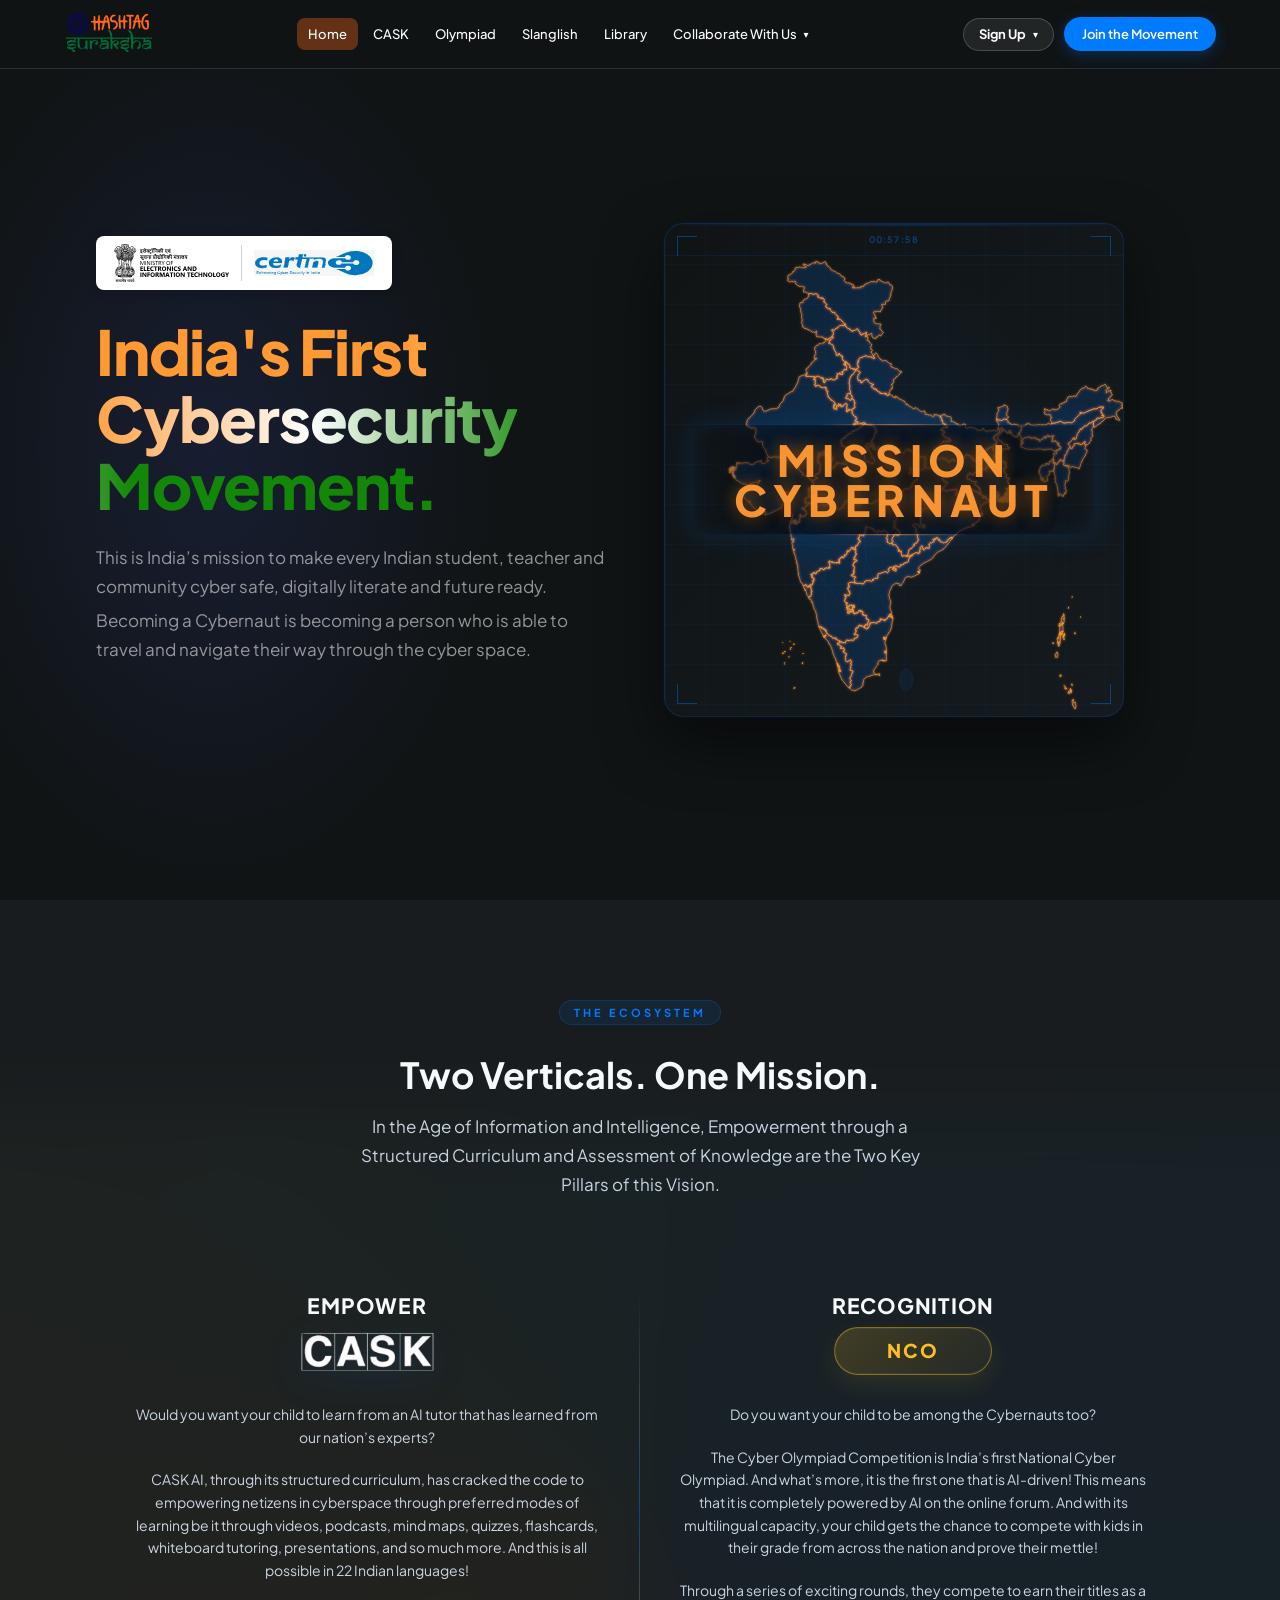
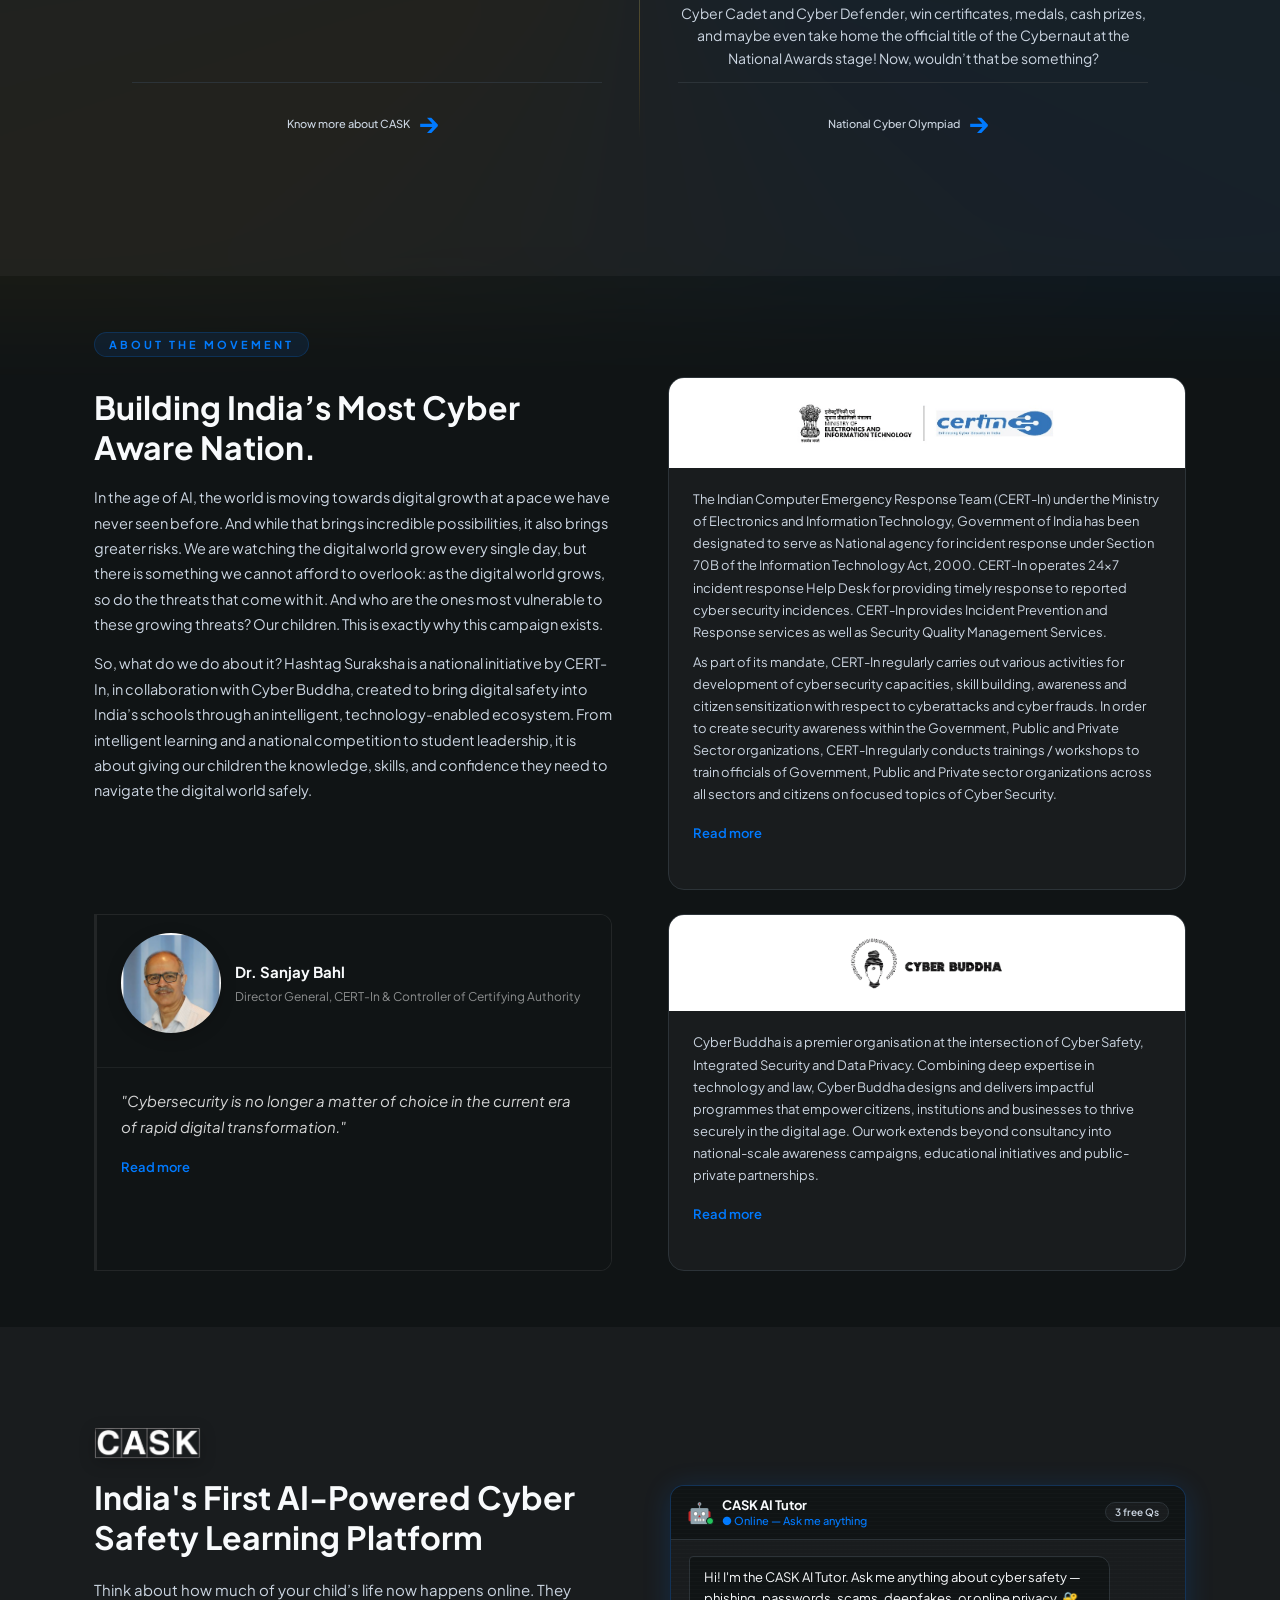
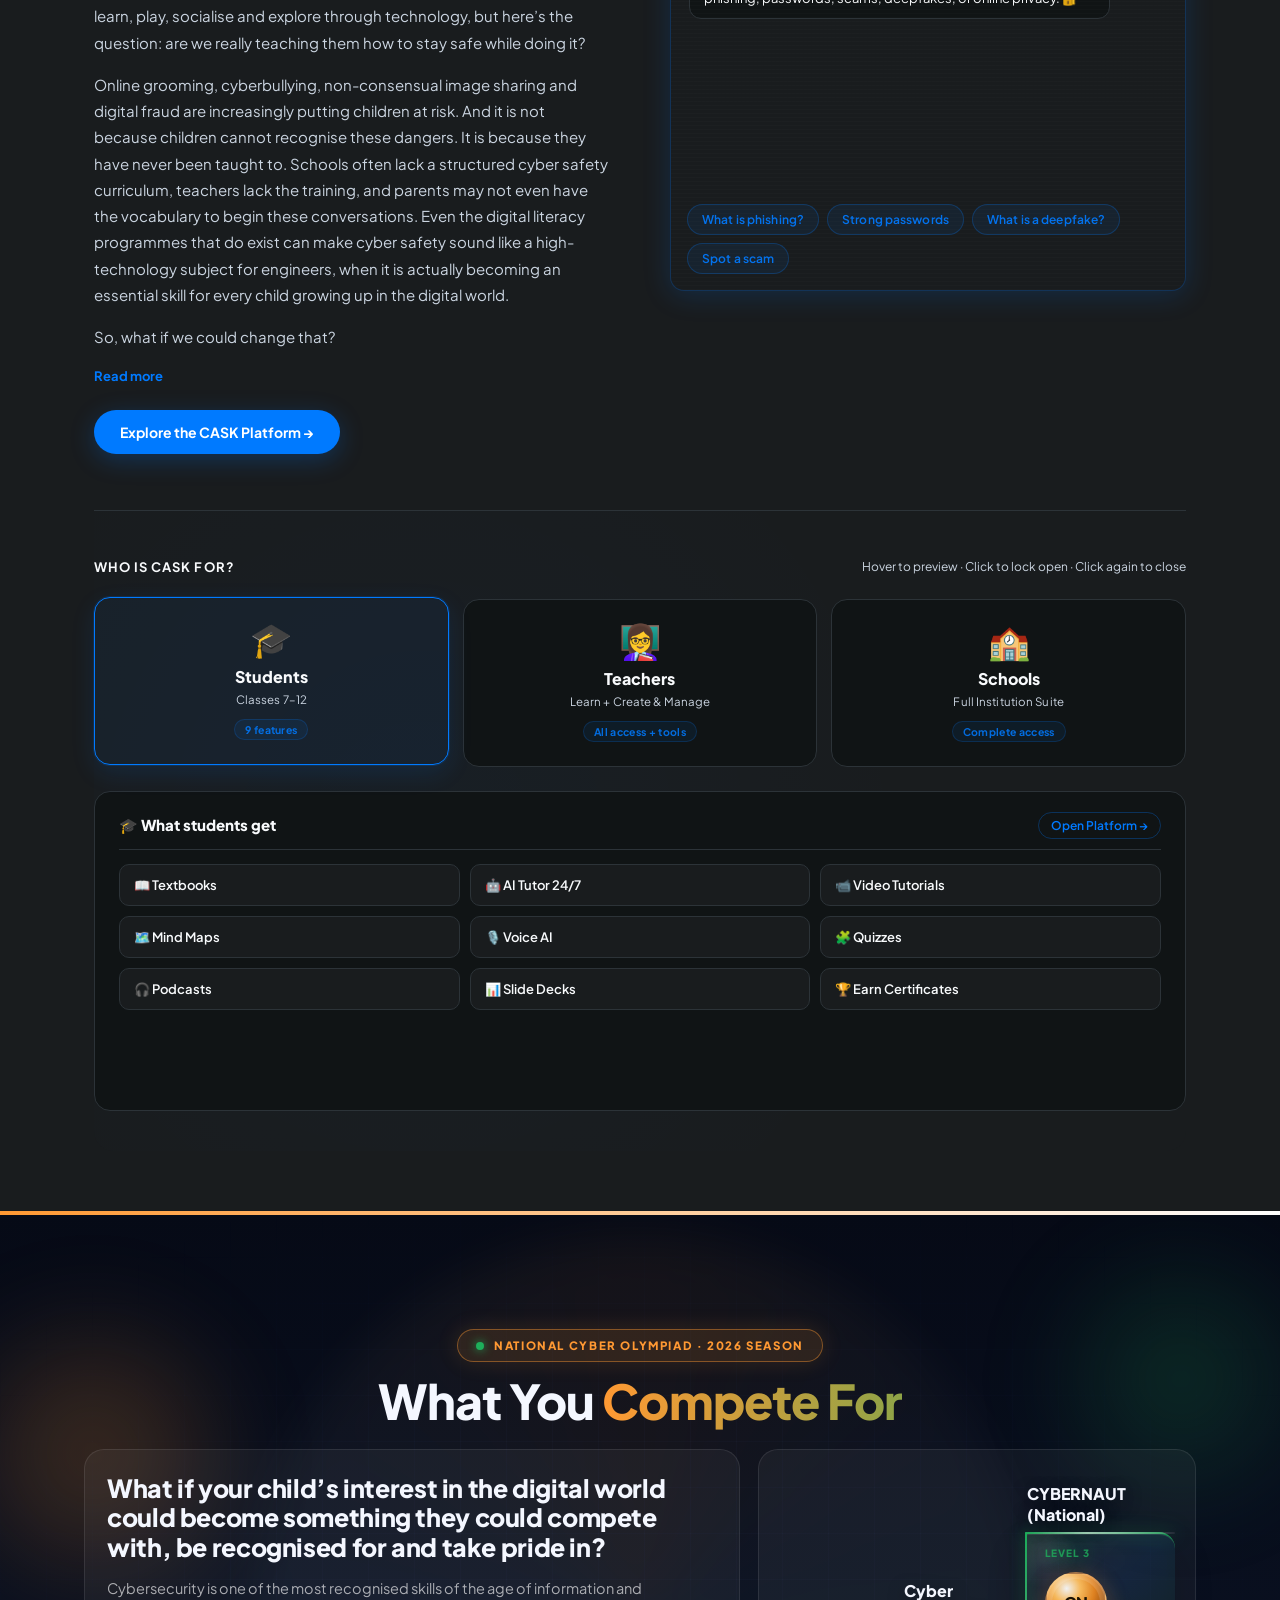
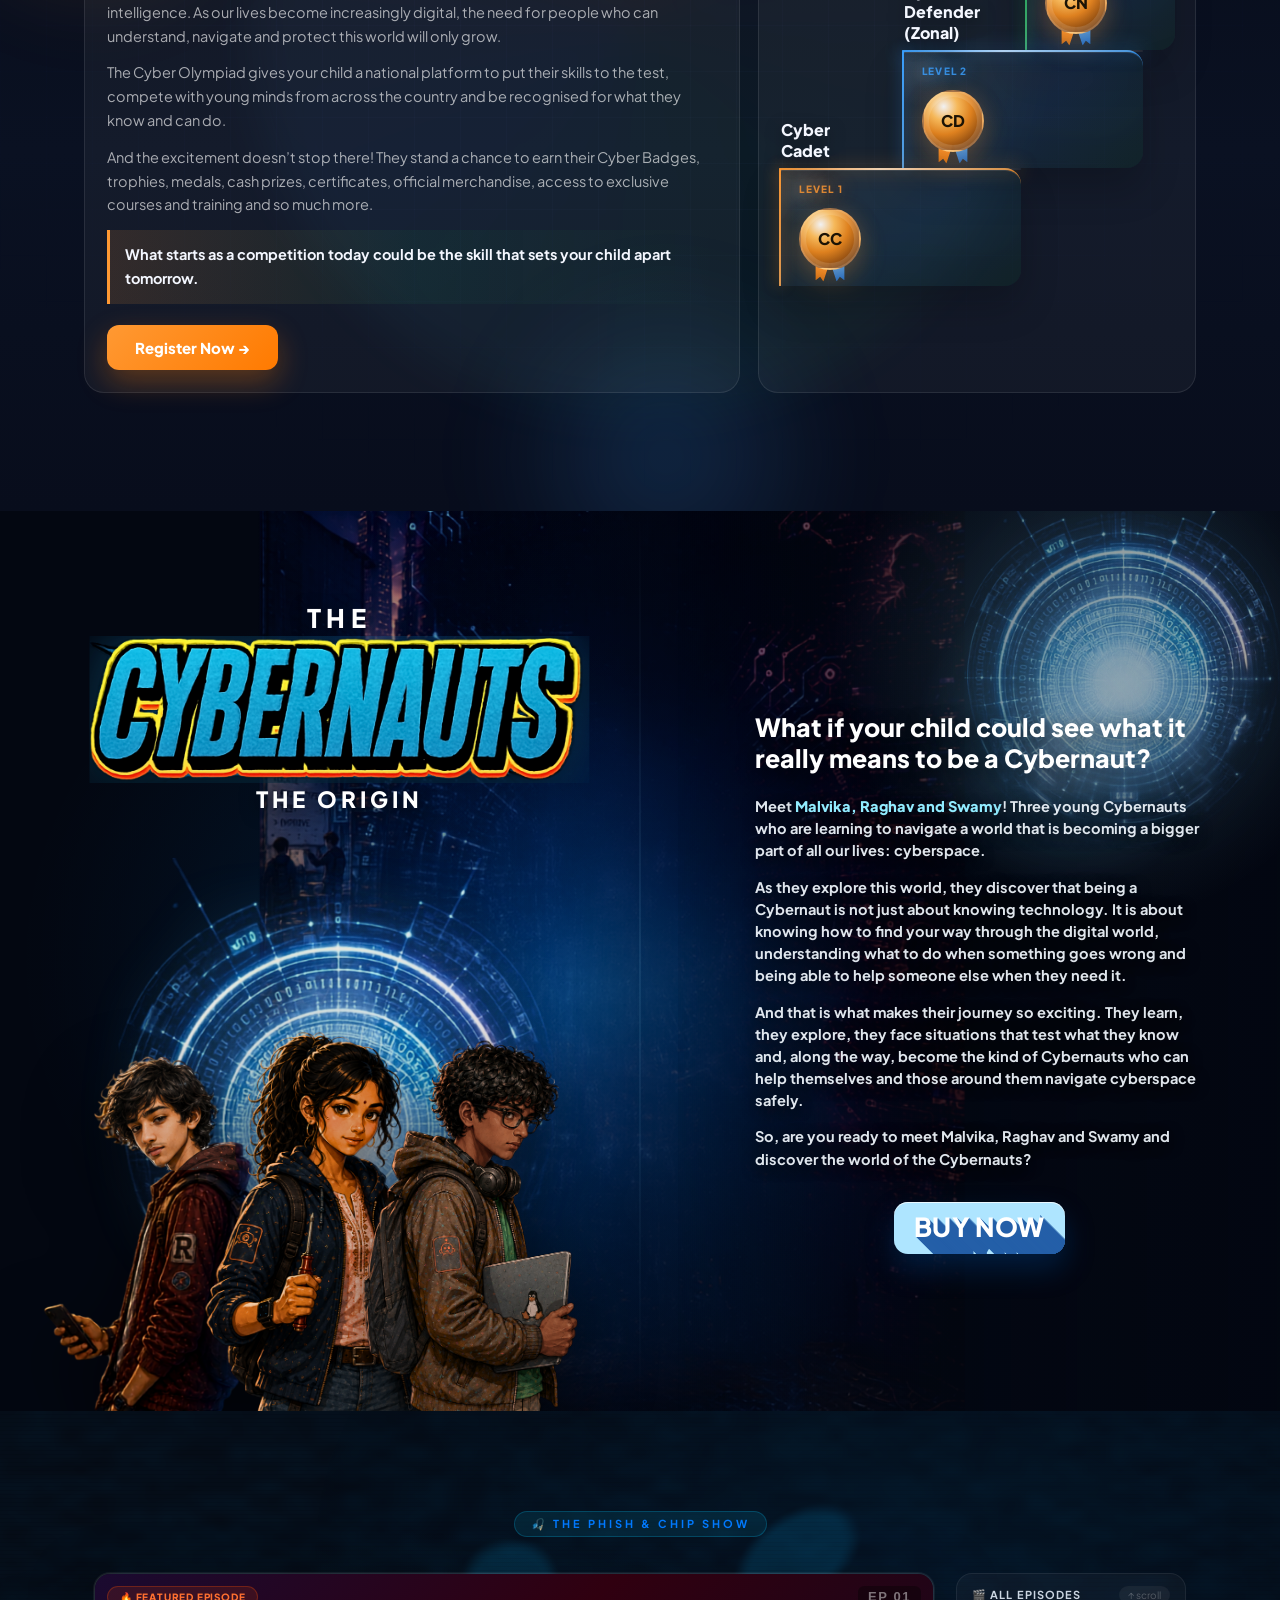
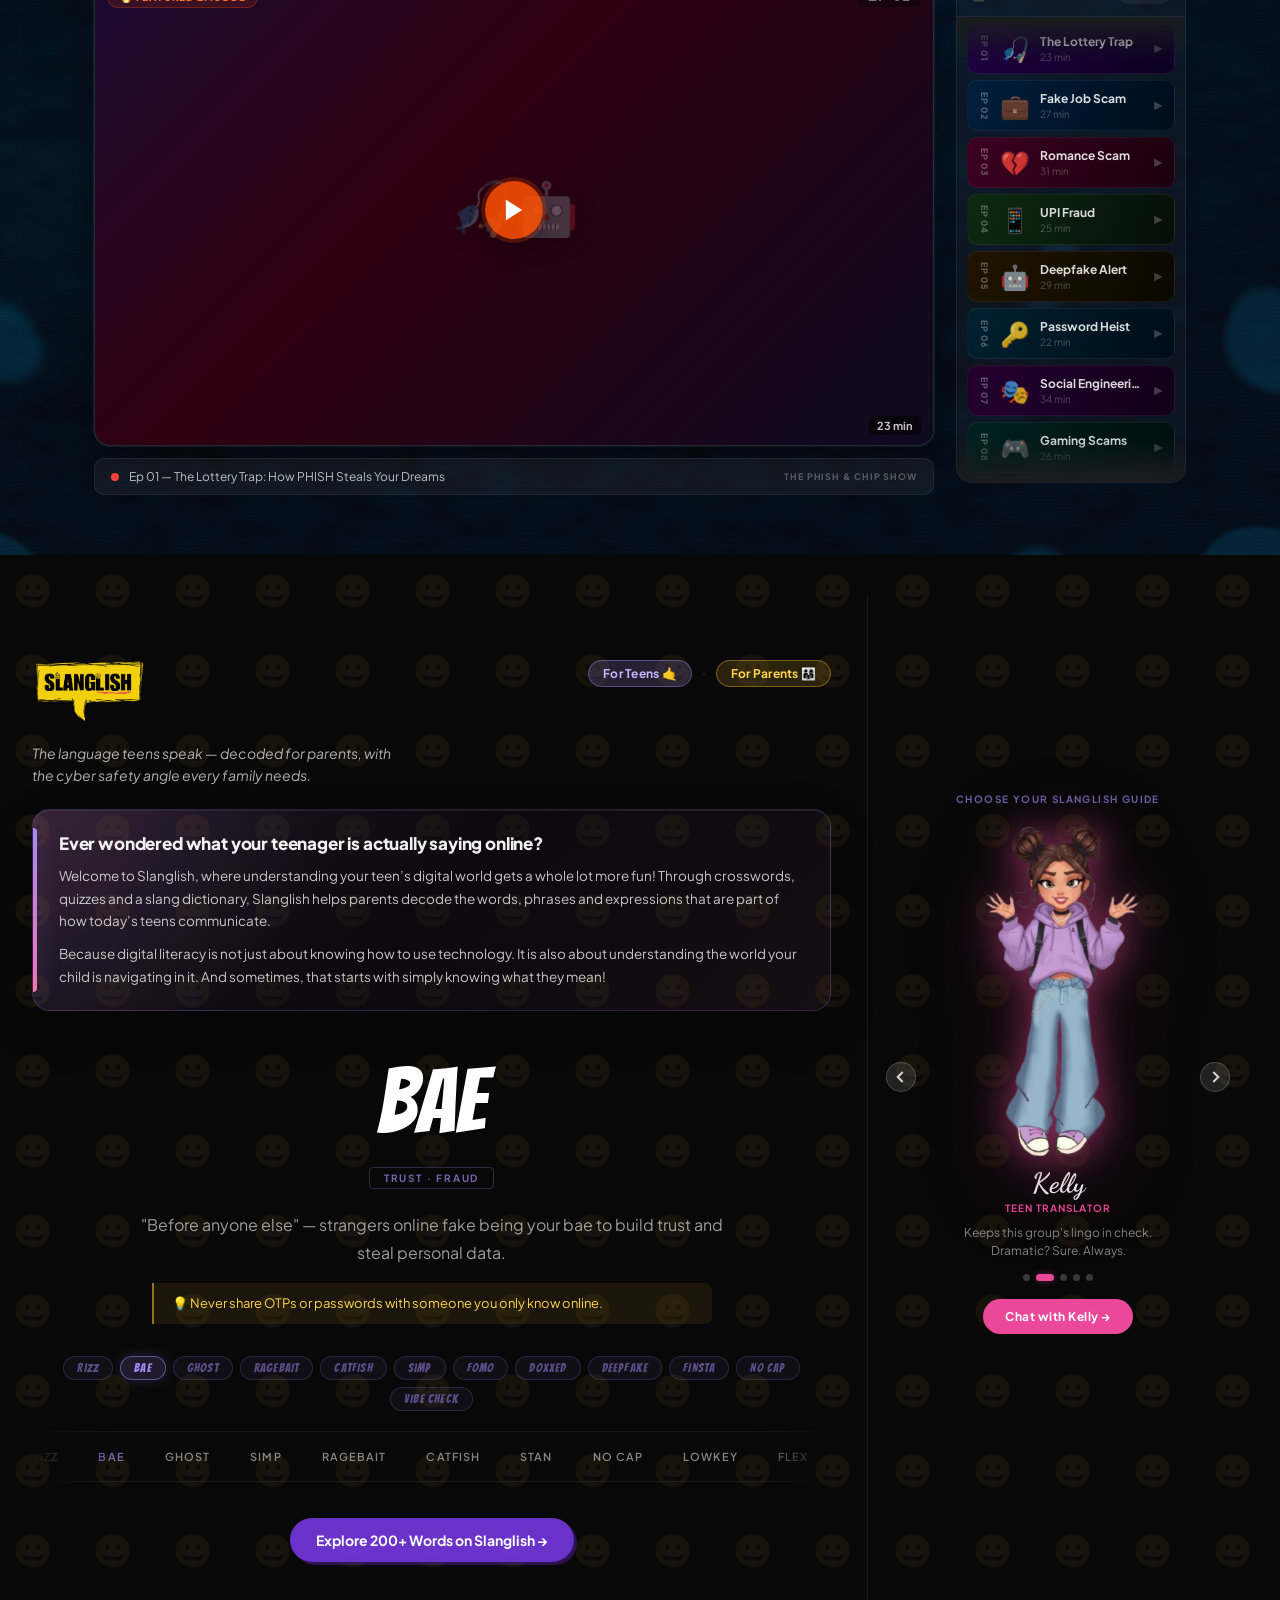
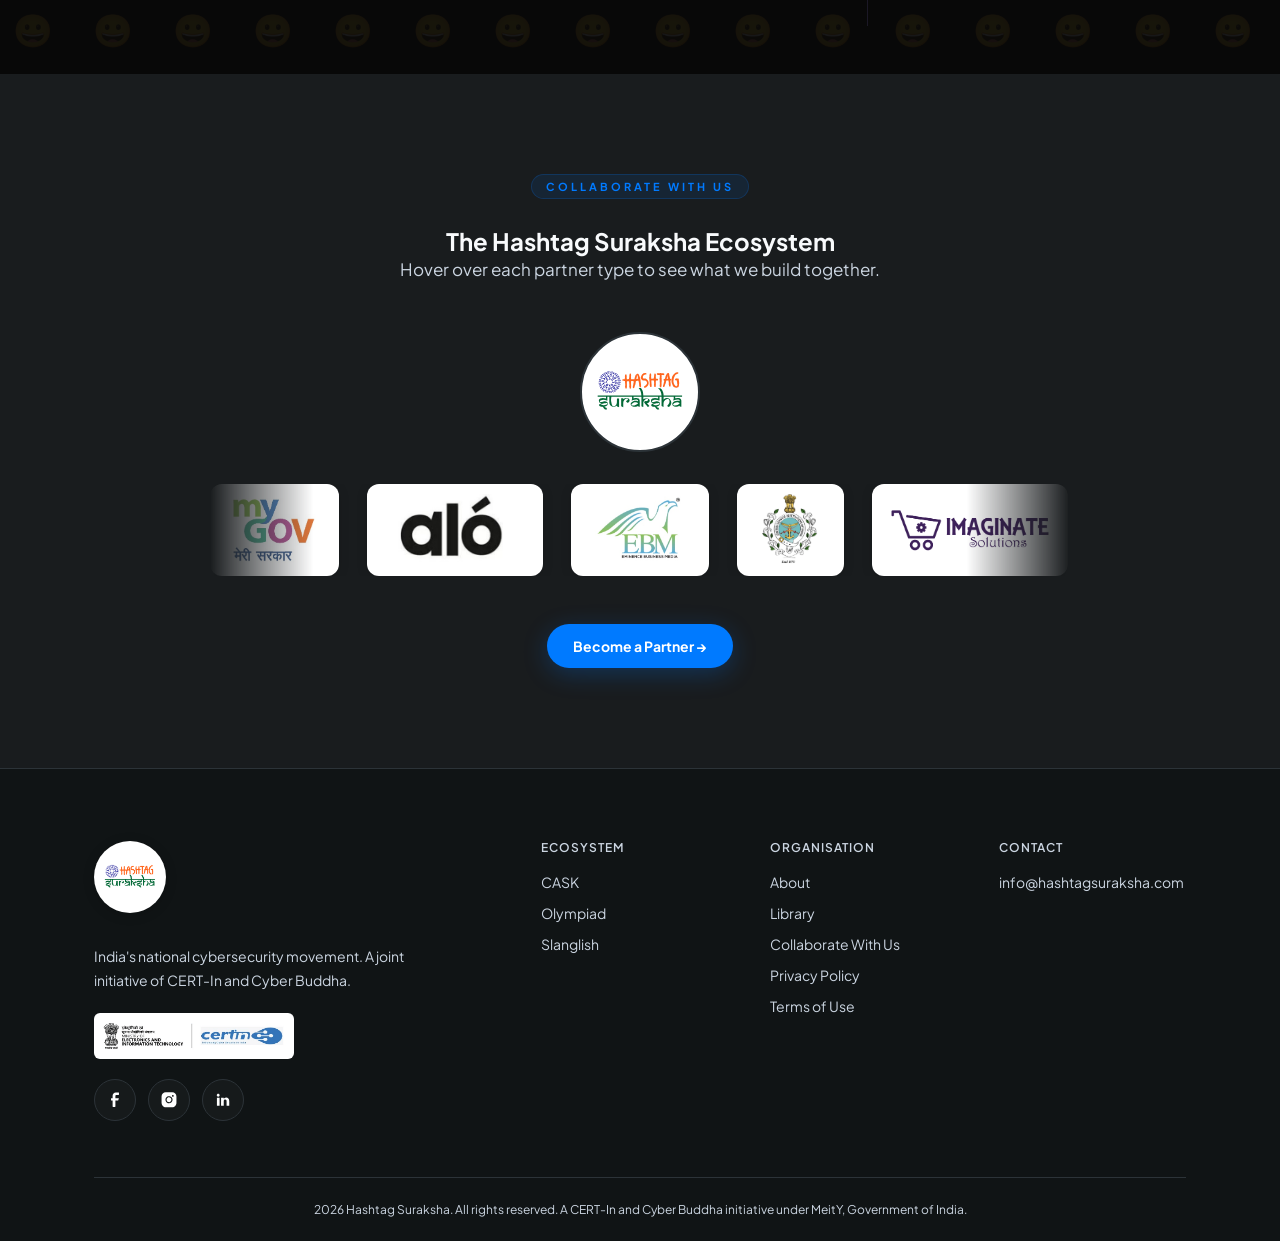
==== commit 5f6dff55: "Bug fixes and UI enhancements" ====
--- a/index.html
+++ b/index.html
@@ -16,6 +16,7 @@
     body { background: #101415; color: #F8FAFC; }
   </style>
   <title>Hashtag Suraksha — India's National Cyber Safety Movement</title>
+  <link rel="icon" type="image/svg+xml" href="./assets/images/hashtag-favicon.png" />
   <meta name="description" content="India's national cybersecurity movement. CASK, Surakshak, Olympiad, The Phish & Chip Show, Slanglish. Backed by CERT-In and MeitY." />
   <link href="https://fonts.googleapis.com/css2?family=Plus+Jakarta+Sans:ital,wght@0,400;0,500;0,600;0,700;0,800;1,400&family=Yatra+One&display=swap" rel="stylesheet" />
   <link rel="stylesheet" href="./assets/css/global.css" />
--- a/assets/css/global.css
+++ b/assets/css/global.css
@@ -107,7 +107,7 @@
   background: radial-gradient(circle, rgba(212,90,0,0.05) 0%, rgba(0,95,138,0.03) 40%, transparent 70%);
   mix-blend-mode: multiply;
 }
-
+
 /* ── NAV ─────────────────────────────────────────────────────── */
 .nav {
   position: fixed !important;
@@ -150,7 +150,7 @@
 [data-theme="light"] .nav.scrolled .nav-links li a {
   color: rgba(255,255,255,0.82) !important;
 }
-
+
 [data-theme="light"]  .mobile-menu a{
   border-bottom: 1px solid rgba(255,255,255,0.10) !important;
 }
@@ -549,10 +549,15 @@
   transition: color 0.2s ease, background 0.2s ease;
 }
 
+.mobile-menu a:not(.mobile-cta) {
+  padding: 13px 0;
+  line-height: 1.35;
+  transition: color 0.2s ease;
+}
+
 .mobile-menu a:not(.mobile-cta):hover,
 .mobile-menu a:not(.mobile-cta):focus-visible {
   color: #FFFFFF !important;
-  background: rgba(255,255,255,0.04);
 }
 
 .nav .mobile-menu > a:not(.mobile-cta) {
@@ -561,7 +566,7 @@
 
 .mobile-nav-dropdown {
   border-bottom: 0;
-  padding: 2px 0 10px;
+  padding: 0px;
 }
 
 .mobile-nav-dropdown.open {
@@ -572,16 +577,17 @@
   display: flex;
   align-items: center;
   gap: 12px;
-  min-height: 46px;
+  min-height: 0;
   border-bottom: 1px solid rgba(255,255,255,0.08);
 }
 
 .mobile-menu .mobile-nav-dropdown-head > a {
   flex: 1;
   border-bottom: 0 !important;
-  color: rgba(255,255,255,0.90) !important;
-  font-weight: 700;
-  padding: 12px 0;
+  color: rgba(255,255,255,0.85) !important;
+  font-weight: 500;
+  padding: 13px 0;
+  line-height: 1.35;
 }
 
 .mobile-nav-dropdown-toggle {
@@ -629,7 +635,7 @@
   display: none;
   flex-direction: column;
   gap: 0;
-  margin: 10px 0 8px 0;
+  margin: 0px 0 8px 0;
   padding: 4px 0 4px 14px;
   border-left: 1px solid rgba(255,255,255,0.12);
   border-radius: 0;
@@ -673,12 +679,10 @@
 .mobile-menu .mobile-nav-dropdown-menu a:not(.mobile-cta):hover,
 .mobile-menu .mobile-nav-dropdown-menu a:not(.mobile-cta):focus-visible {
   color: #FFFFFF !important;
-  background: transparent;
 }
 
 [data-theme="dark"] .mobile-menu .mobile-nav-dropdown-menu a:hover {
   color: #FFFFFF !important;
-  background: transparent;
 }
 
 .mobile-signup-dropdown {
@@ -1209,7 +1213,7 @@
 
 /* Book shelf */
 [data-theme="light"] .books-shelf .book-card { background: white !important; }
-
+
 .nav-right-mobile {
     display: none;
     gap: 12px;
--- a/assets/css/style.css
+++ b/assets/css/style.css
@@ -275,6 +275,11 @@
   border-bottom: 1px solid rgba(255,255,255,0.10);
   font-weight: 500;
 }
+.mobile-menu a:not(.mobile-cta) {
+  padding: 13px 0;
+  line-height: 1.35;
+  transition: color 0.2s ease;
+}
 .mobile-menu .mobile-cta {
   margin-top: 12px;
   background: var(--saffron);
--- a/assets/css/home.css
+++ b/assets/css/home.css
@@ -179,10 +179,15 @@
   transition: all 0.2s;
 }
 
+.mobile-menu a:not(.mobile-cta) {
+  padding: 13px 0;
+  line-height: 1.35;
+  transition: color 0.2s;
+}
+
 .mobile-menu a:not(.mobile-cta):hover,
 .mobile-menu a:not(.mobile-cta):focus-visible {
   color: #FFFFFF;
-  background: rgba(255,255,255,0.04);
 }
 
 .mobile-menu .mobile-cta {
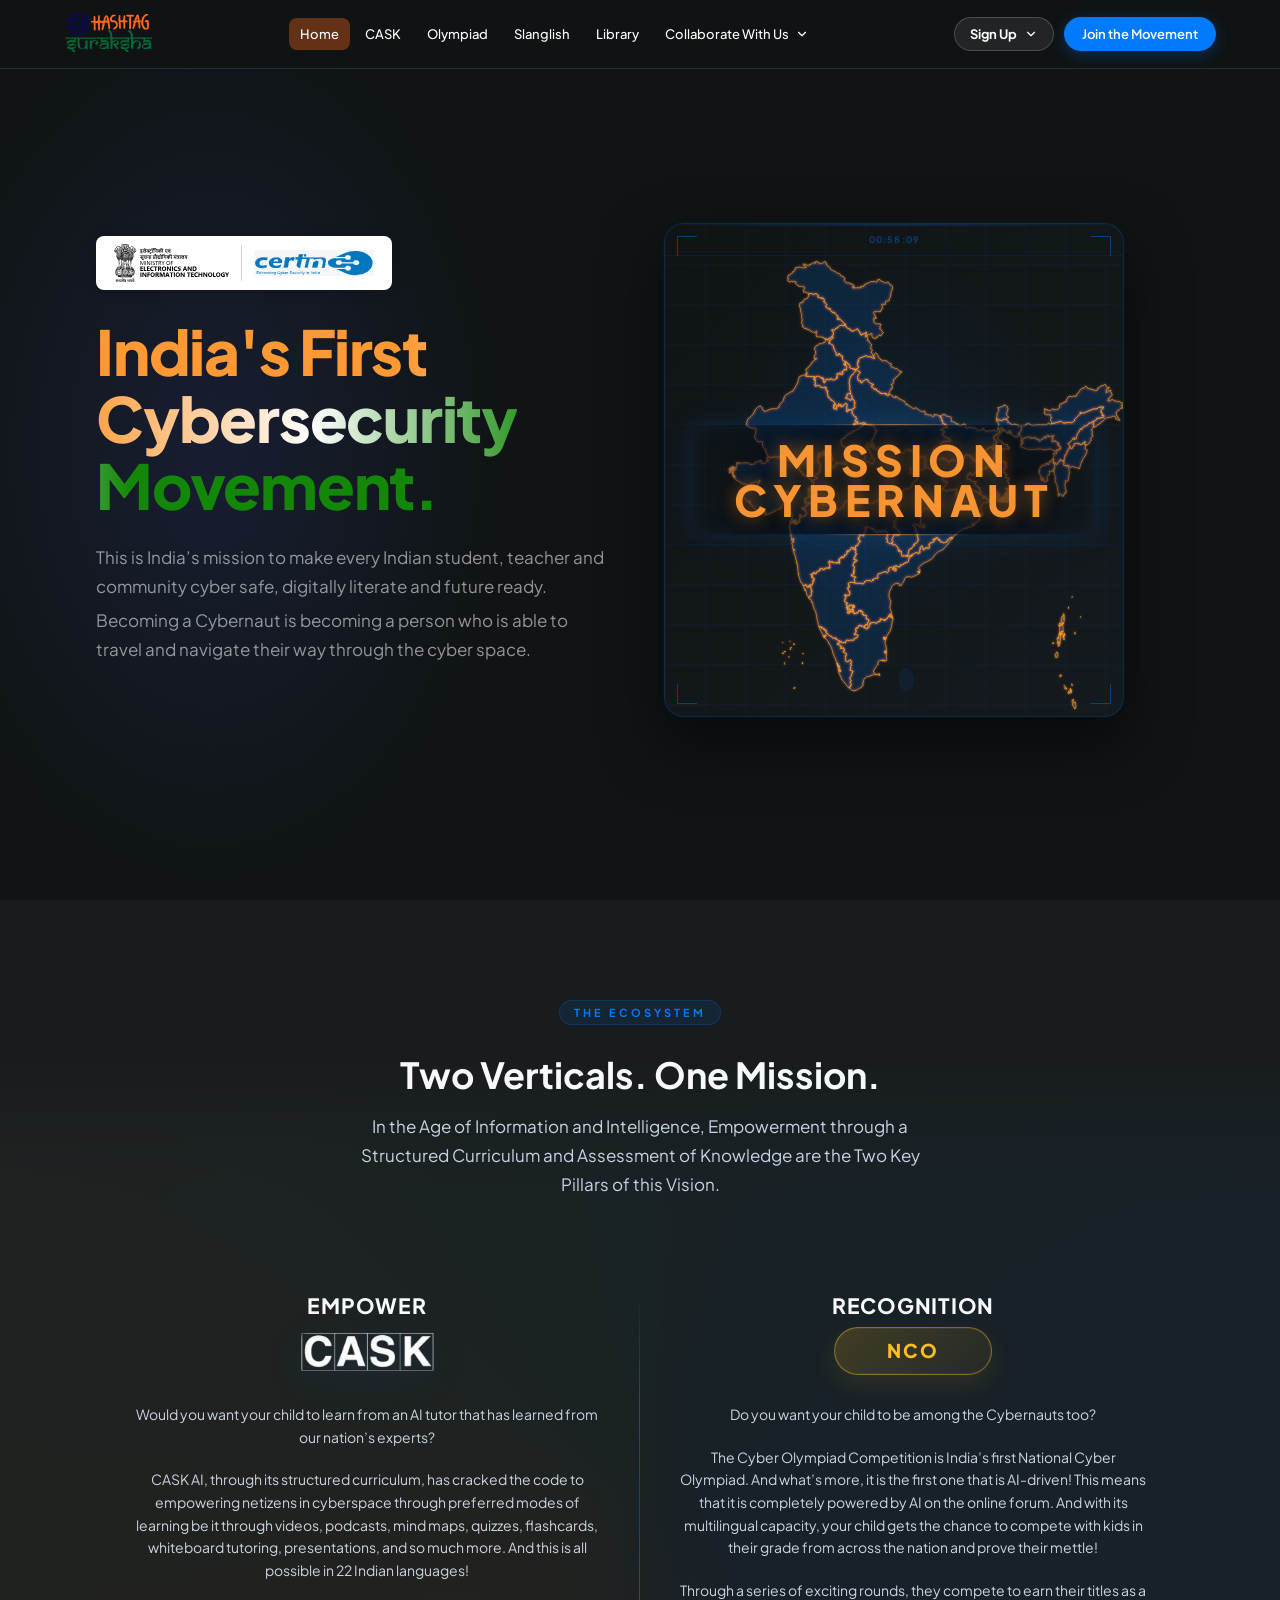
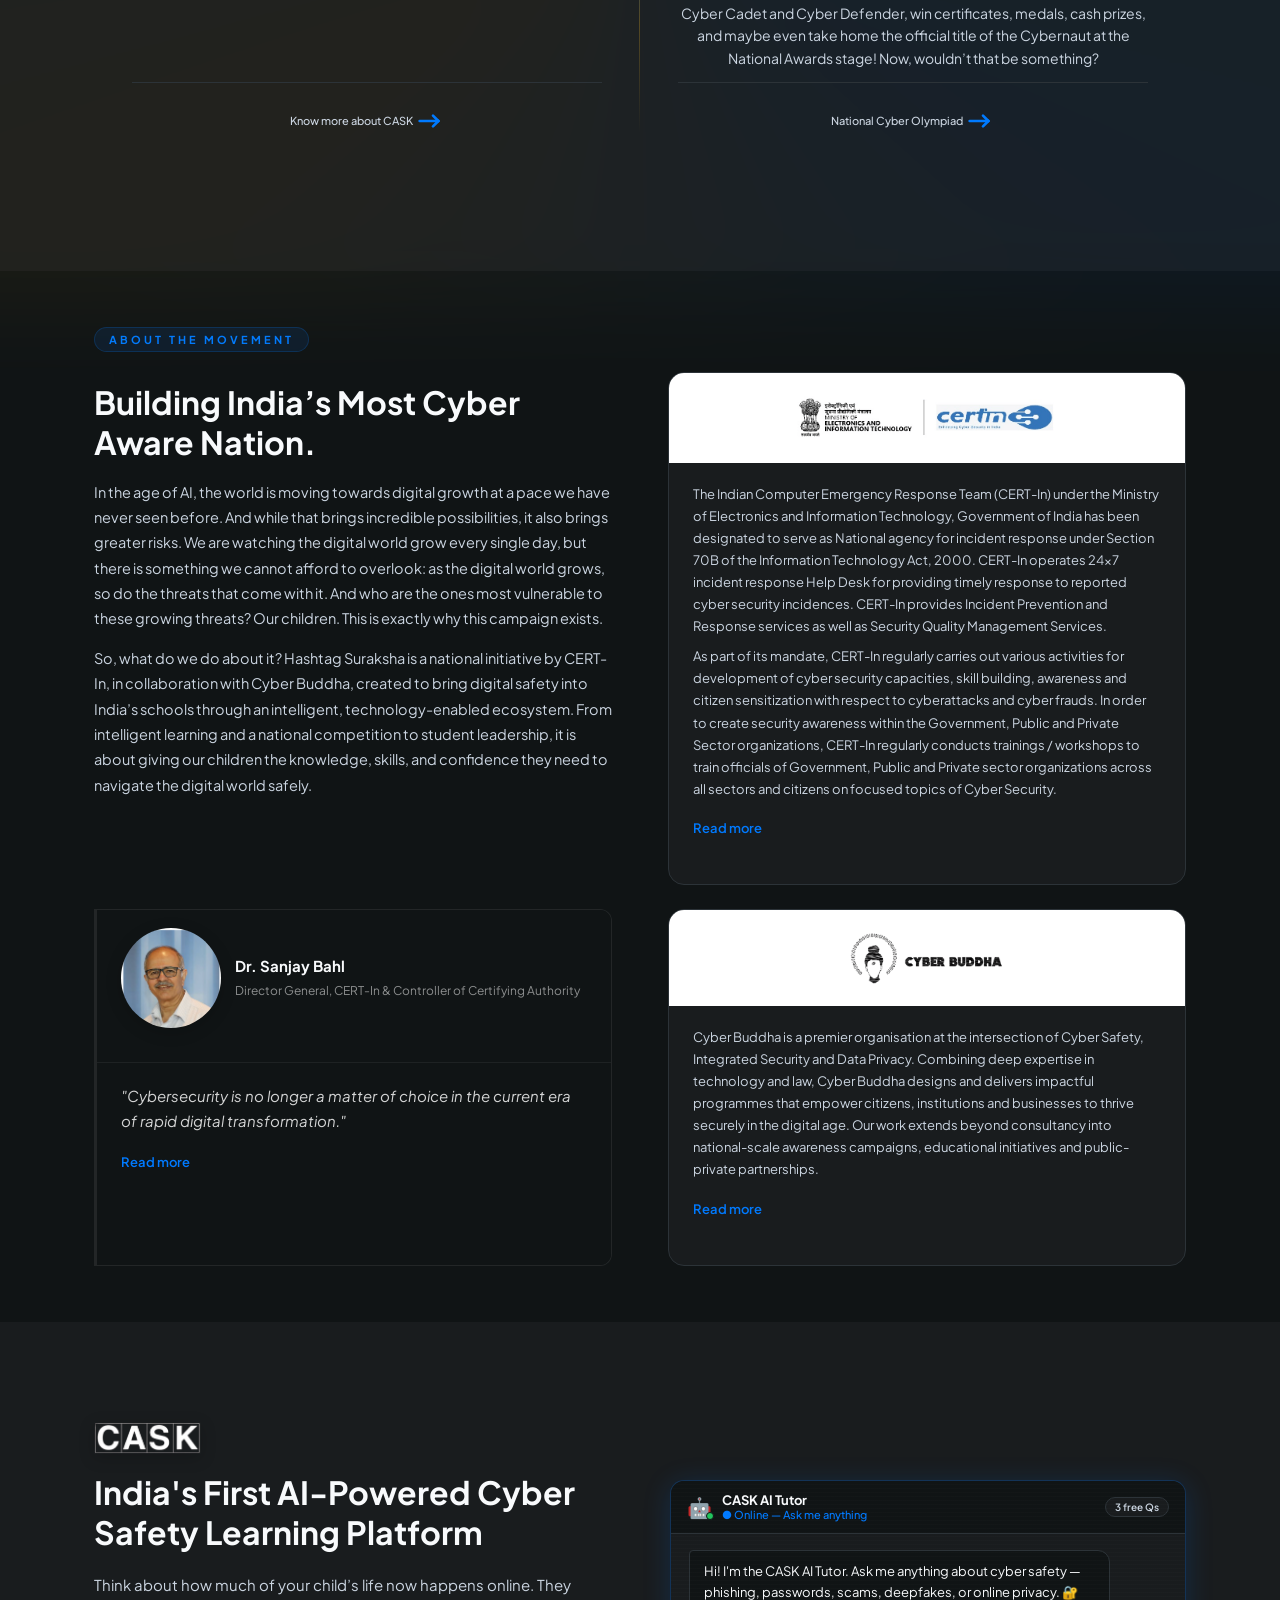
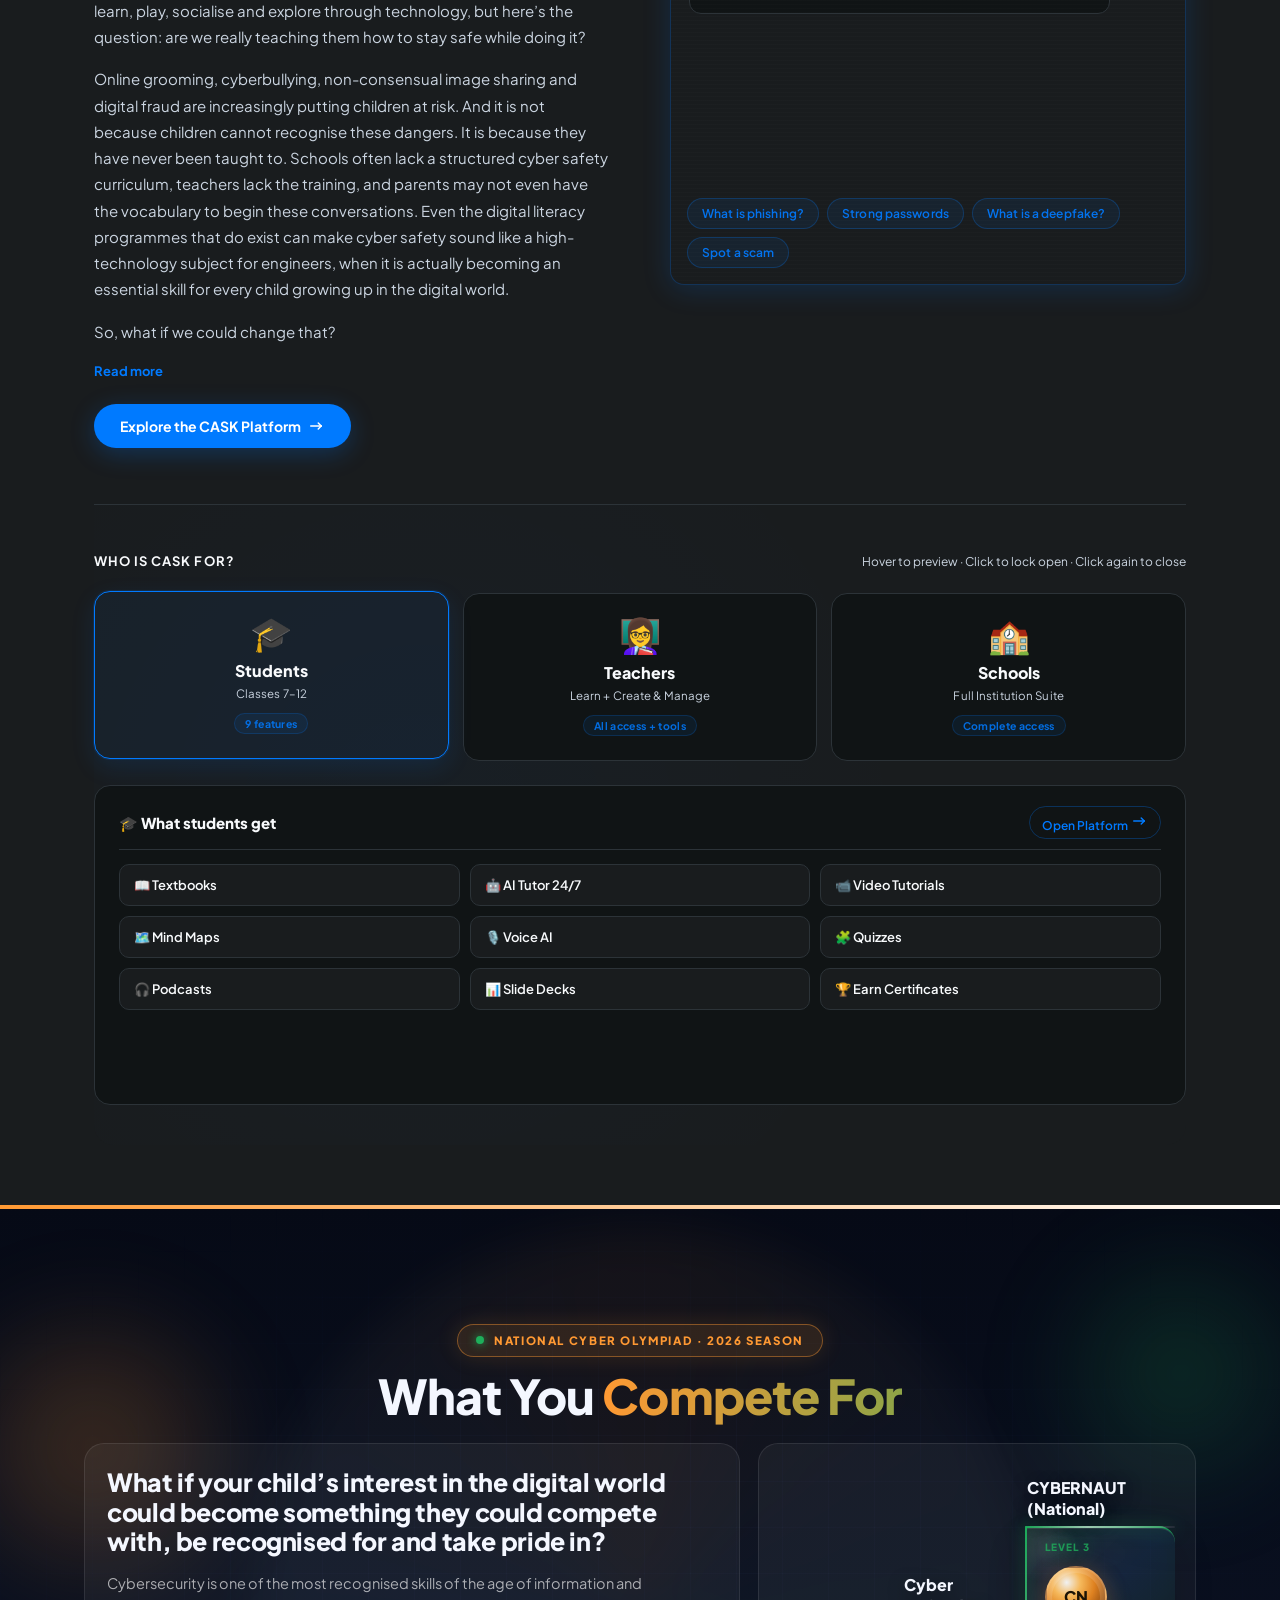
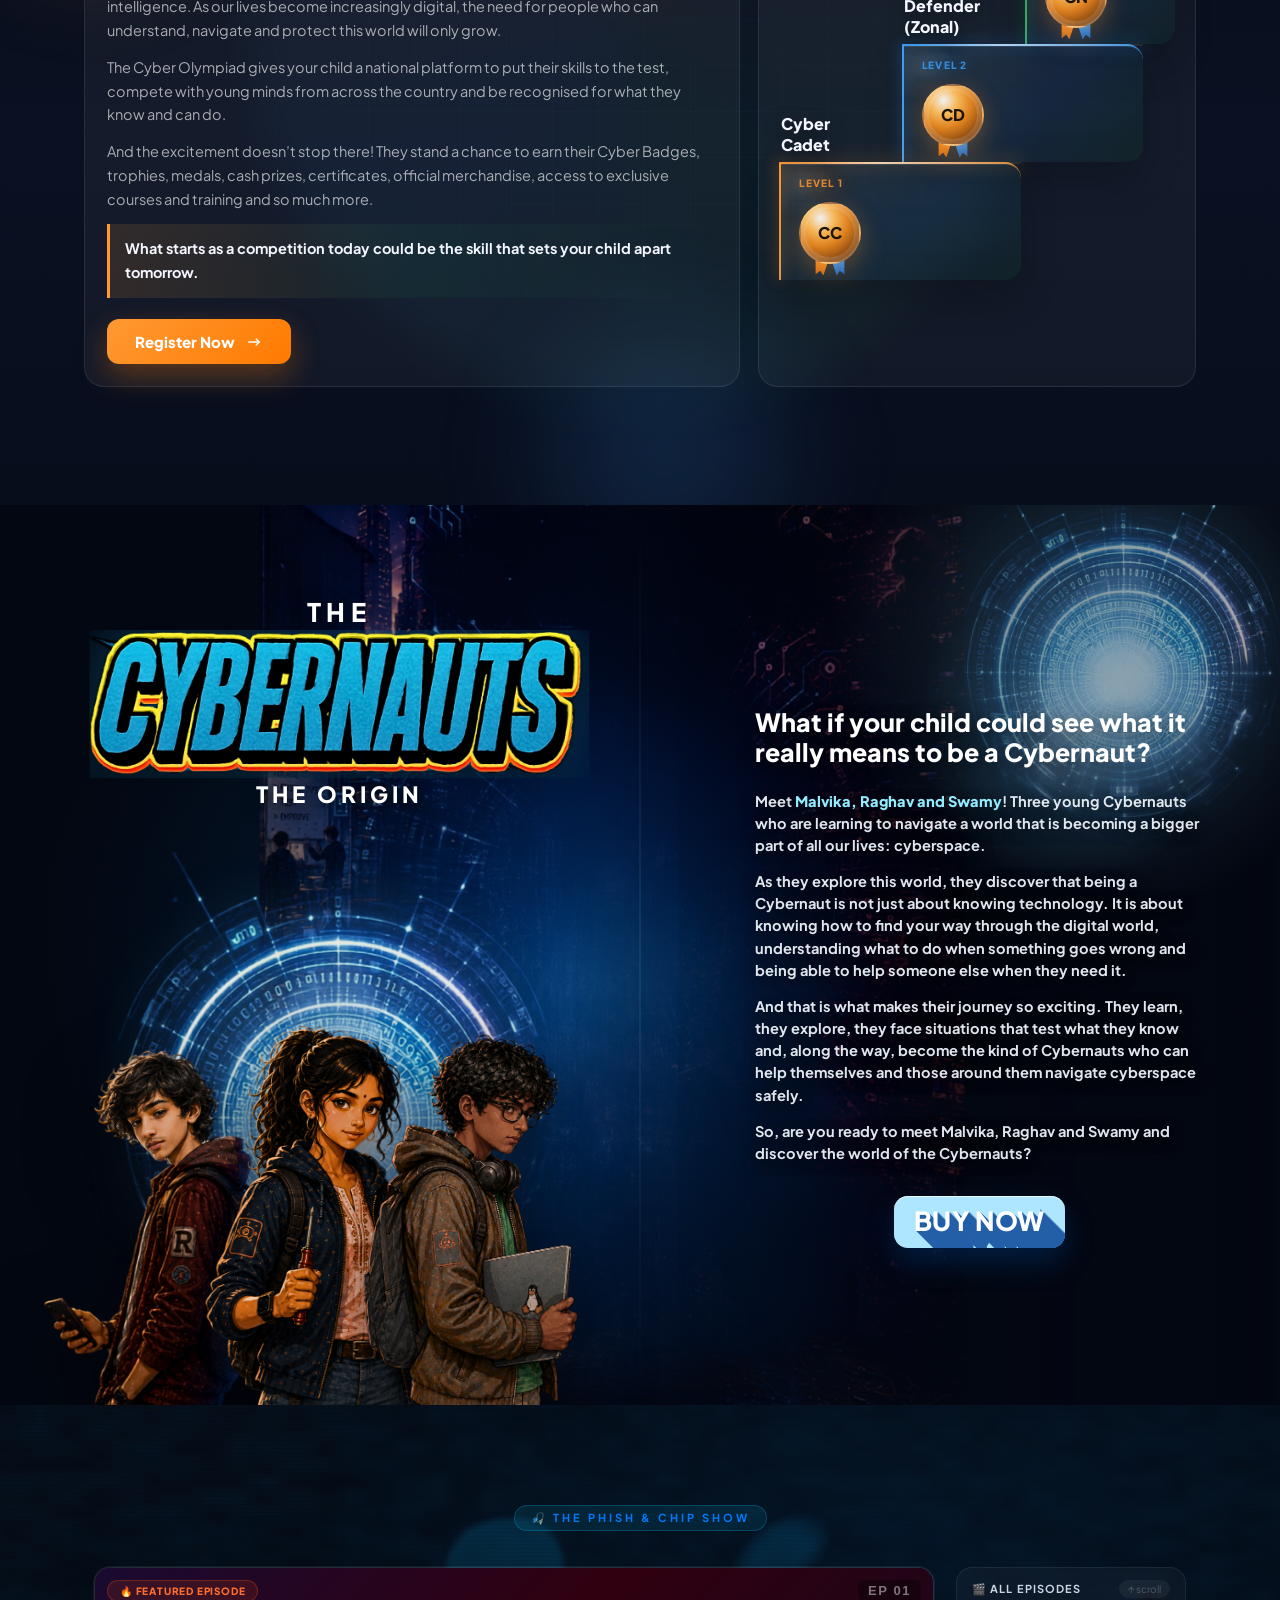
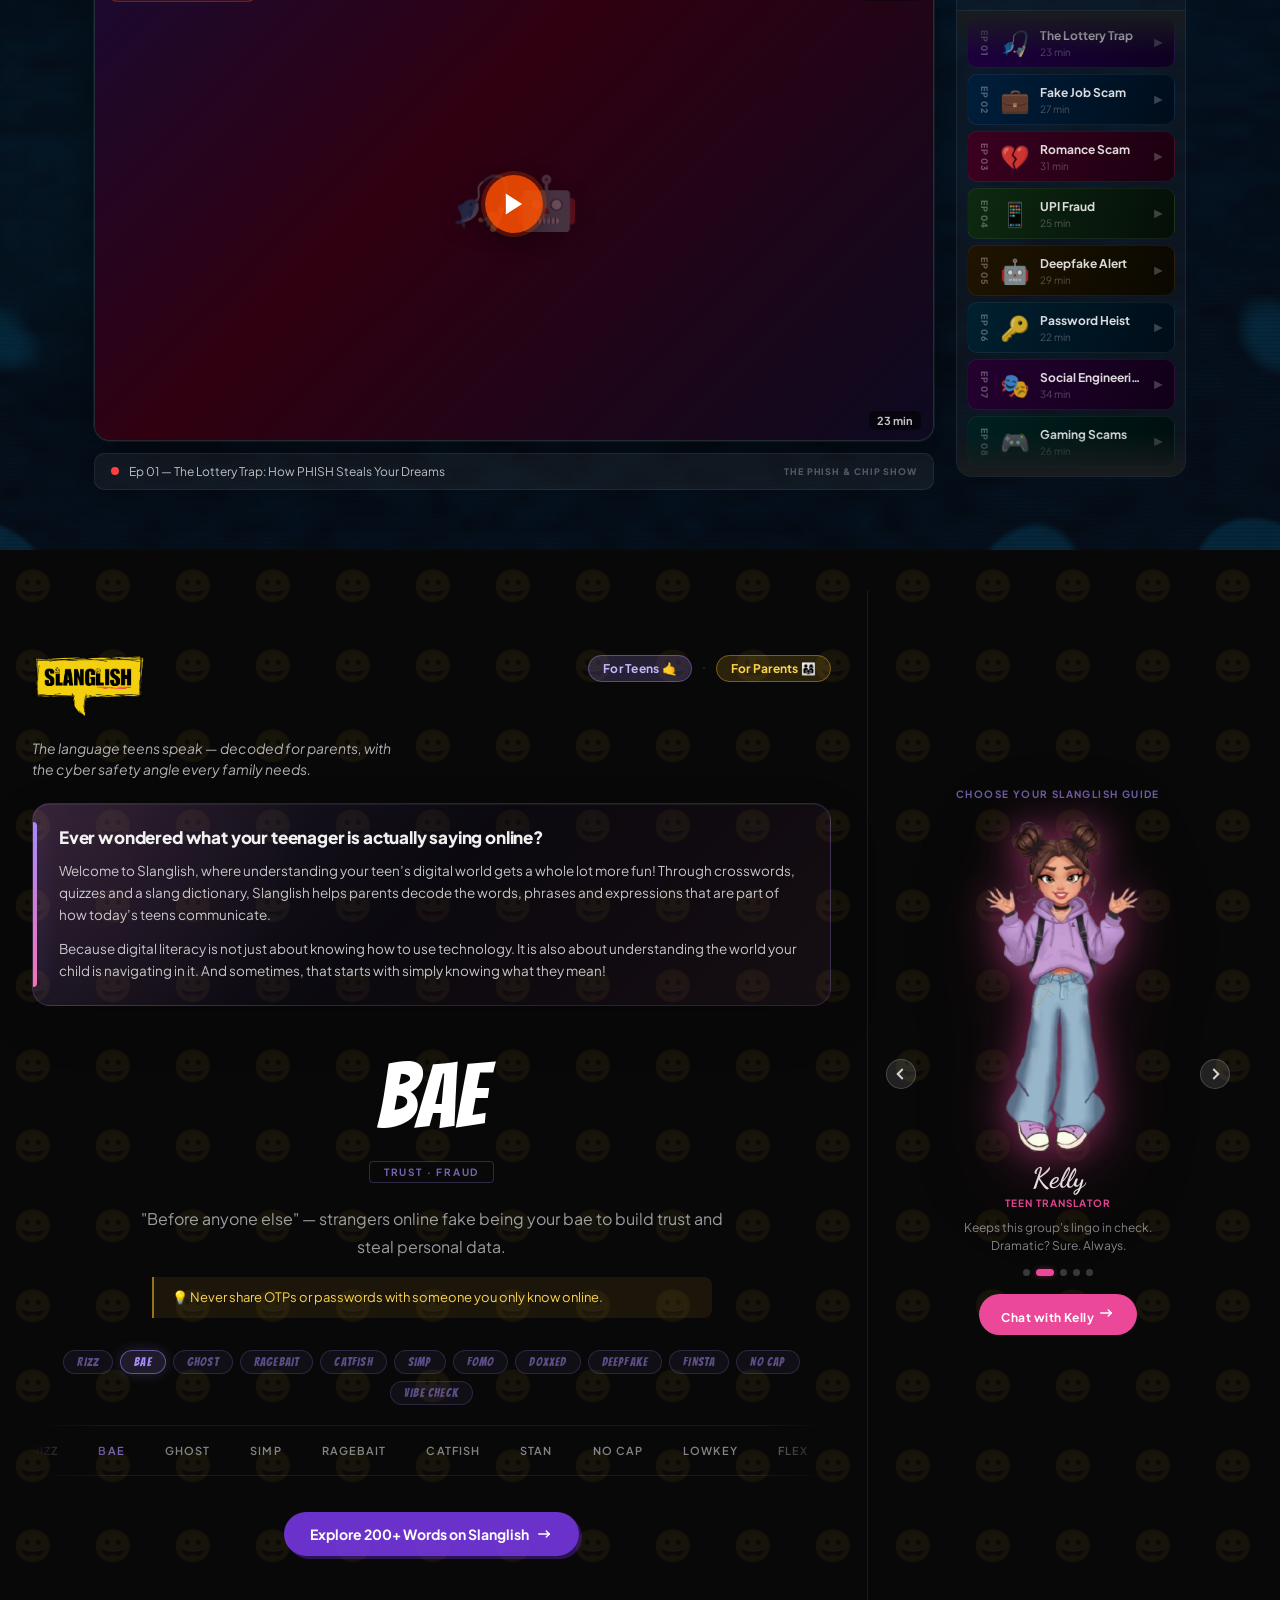
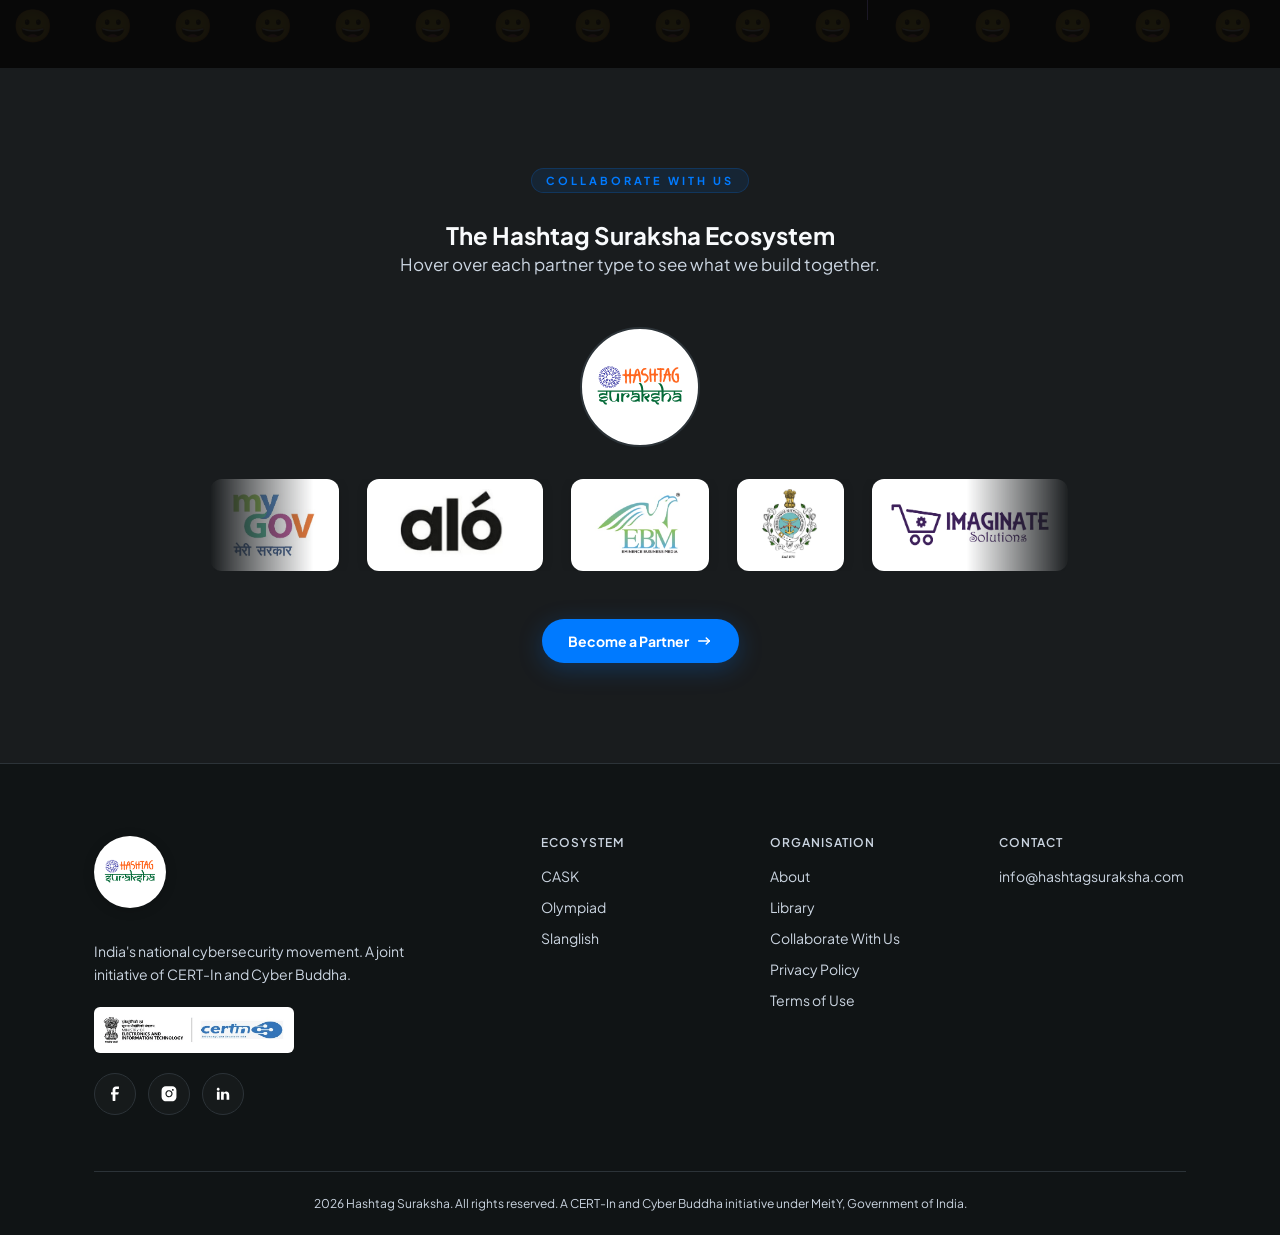
==== commit abeb94b0: "Refactor CSS and HTML for improved layout and accessibility; update arrow icons and button styles ac" ====
--- a/index.html
+++ b/index.html
@@ -1,5 +1,6 @@
 <!DOCTYPE html>
 <html lang="en" data-theme="dark">
+
 <head>
   <meta charset="UTF-8" />
   <meta name="viewport" content="width=device-width, initial-scale=1.0" />
@@ -9,16 +10,26 @@
     try {
       localStorage.setItem('hs-theme', 'dark');
       localStorage.removeItem('suraksha-theme');
-    } catch (e) {}
+    } catch (e) { }
   </script>
   <style id="darkThemePrepaint">
-    html { background: #101415; color-scheme: dark; }
-    body { background: #101415; color: #F8FAFC; }
+    html {
+      background: #101415;
+      color-scheme: dark;
+    }
+
+    body {
+      background: #101415;
+      color: #F8FAFC;
+    }
   </style>
   <title>Hashtag Suraksha — India's National Cyber Safety Movement</title>
   <link rel="icon" type="image/svg+xml" href="./assets/images/hashtag-favicon.png" />
-  <meta name="description" content="India's national cybersecurity movement. CASK, Surakshak, Olympiad, The Phish & Chip Show, Slanglish. Backed by CERT-In and MeitY." />
-  <link href="https://fonts.googleapis.com/css2?family=Plus+Jakarta+Sans:ital,wght@0,400;0,500;0,600;0,700;0,800;1,400&family=Yatra+One&display=swap" rel="stylesheet" />
+  <meta name="description"
+    content="India's national cybersecurity movement. CASK, Surakshak, Olympiad, The Phish & Chip Show, Slanglish. Backed by CERT-In and MeitY." />
+  <link
+    href="https://fonts.googleapis.com/css2?family=Plus+Jakarta+Sans:ital,wght@0,400;0,500;0,600;0,700;0,800;1,400&family=Yatra+One&display=swap"
+    rel="stylesheet" />
   <link rel="stylesheet" href="./assets/css/global.css" />
   <link rel="stylesheet" href="./assets/css/style.css" />
   <link rel="stylesheet" href="./assets/css/home.css" />
@@ -26,119 +37,161 @@
   <link href="https://fonts.googleapis.com/css2?family=Dancing+Script:wght@700&display=swap" rel="stylesheet">
   <style>
     .nav.scrolled {
-        background: rgba(16, 20, 21, 0.88) !important;
-        border-bottom: 1px solid rgba(51, 65, 85, 0.6) !important;
-        box-shadow: 0 4px 24px rgba(0, 0, 0, 0.3) !important;
-    }
+      background: rgba(16, 20, 21, 0.88) !important;
+      border-bottom: 1px solid rgba(51, 65, 85, 0.6) !important;
+      box-shadow: 0 4px 24px rgba(0, 0, 0, 0.3) !important;
+    }
+
     [data-theme="light"] section.hero {
-        background: linear-gradient(180deg, #F5F7FF 0%, #E6E9F4 100%) !important;
-    }
-     [data-theme="light"] p.hero-sub{
-        color: #1A1A1A !important;
-     }
-     [data-theme="light"] .btn-hero-outline{
-        color: #1A1A1A !important;
-        border-color: #1A1A1A !important;
-     }
-     #ecosystem .card-footer-row {
-        align-items: center;
-     }
-     #ecosystem .card-link-arrow {
-        display: inline-grid;
-        place-items: center;
-        width: 2.35rem;
-        height: 2.35rem;
-        font-size: 1.75rem;
-        line-height: 1;
-        font-weight: 700;
-        flex-shrink: 0;
-        transition: color 0.3s ease, transform 0.38s cubic-bezier(.16,1,.3,1);
-        transform: translateY(-0.04em);
-     }
-     #ecosystem .vertical-card:hover .card-link-arrow,
-     #ecosystem .vertical-card:focus-visible .card-link-arrow {
-        color: var(--primary);
-        transform: translate(4px, -0.04em) scale(1.03);
-     }
-     @media (max-width: 640px) {
-        #ecosystem .card-link-arrow {
-           width: 2.1rem;
-           height: 2.1rem;
-           font-size: 1.55rem;
-        }
-     }
-     @media (prefers-reduced-motion: reduce) {
-        #ecosystem .card-link-arrow {
-           transition: none;
-        }
-     }
-     @media (max-width: 1120px) {
-        #home .cert-govt-bar {
-           flex-wrap: nowrap;
-           max-width: 100%;
-           white-space: nowrap;
-        }
-     }
-     @media (max-width: 420px) {
-        #home .cert-govt-bar {
-           gap: 8px;
-           padding: 8px 12px;
-        }
-        #home .cert-govt-logo {
-           height: 32px;
-           max-width: 104px;
-        }
-        #home .cert-govt-divider {
-           height: 32px;
-        }
-     }
-     #slanglish .slang-cta-btn {
-        display: inline-flex;
-        align-items: center;
-        justify-content: center;
+      background: linear-gradient(180deg, #F5F7FF 0%, #E6E9F4 100%) !important;
+    }
+
+    [data-theme="light"] p.hero-sub {
+      color: #1A1A1A !important;
+    }
+
+    [data-theme="light"] .btn-hero-outline {
+      color: #1A1A1A !important;
+      border-color: #1A1A1A !important;
+    }
+
+    #ecosystem .card-footer-row {
+      align-items: center;
+    }
+
+    #ecosystem .card-link-arrow {
+      display: inline-grid;
+      place-items: center;
+      width: 2rem;
+      height: 2rem;
+      font-size: 0;
+      flex-shrink: 0;
+      transition: color 0.3s ease, transform 0.38s cubic-bezier(.16, 1, .3, 1);
+      transform: translateY(-0.04em);
+    }
+
+    #ecosystem .vertical-card:hover .card-link-arrow,
+    #ecosystem .vertical-card:focus-visible .card-link-arrow {
+      color: var(--primary);
+      transform: translate(4px, -0.04em) scale(1.03);
+    }
+
+    @media (max-width: 640px) {
+      #ecosystem .card-link-arrow {
+        width: 1.8rem;
+        height: 1.8rem;
+      }
+    }
+
+    @media (prefers-reduced-motion: reduce) {
+      #ecosystem .card-link-arrow {
+        transition: none;
+      }
+    }
+
+    @media (max-width: 1120px) {
+      #home .cert-govt-bar {
+        flex-wrap: nowrap;
+        max-width: 100%;
         white-space: nowrap;
+      }
+    }
+
+    @media (max-width: 420px) {
+      #home .cert-govt-bar {
+        gap: 8px;
+        padding: 8px 12px;
+      }
+
+      #home .cert-govt-logo {
+        height: 32px;
+        max-width: 104px;
+      }
+
+      #home .cert-govt-divider {
+        height: 32px;
+      }
+    }
+
+    #slanglish .slang-cta-btn {
+      display: inline-flex;
+      align-items: center;
+      justify-content: center;
+      white-space: nowrap;
+      max-width: 100%;
+    }
+
+    #slanglish .slang-car-arrow {
+      position: relative;
+      display: inline-flex;
+      align-items: center;
+      justify-content: center;
+      padding: 0;
+      font-size: 0;
+      line-height: 1;
+      text-align: center;
+    }
+
+    #slanglish .slang-car-arrow::before {
+      content: "";
+      width: 8px;
+      height: 8px;
+      border-top: 2px solid currentColor;
+      border-right: 2px solid currentColor;
+      display: block;
+    }
+
+    #slanglish .slang-car-prev::before {
+      transform: translateX(1px) rotate(225deg);
+    }
+
+    #slanglish .slang-car-next::before {
+      transform: translateX(-1px) rotate(45deg);
+    }
+
+    @media (max-width: 420px) {
+      #slanglish .slang-cta-btn {
+        padding: 13px 20px;
+        font-size: 14px;
+      }
+    }
+
+    @media (max-width: 1024px) {
+
+      html,
+      body {
+        width: 100%;
         max-width: 100%;
-     }
-     #slanglish .slang-car-arrow {
+        overflow-x: hidden !important;
+      }
+
+      body {
         position: relative;
-        display: inline-flex;
-        align-items: center;
-        justify-content: center;
-        padding: 0;
-        font-size: 0;
-        line-height: 1;
-        text-align: center;
-     }
-     #slanglish .slang-car-arrow::before {
-        content: "";
-        width: 8px;
-        height: 8px;
-        border-top: 2px solid currentColor;
-        border-right: 2px solid currentColor;
-        display: block;
-     }
-     #slanglish .slang-car-prev::before {
-        transform: translateX(1px) rotate(225deg);
-     }
-     #slanglish .slang-car-next::before {
-        transform: translateX(-1px) rotate(45deg);
-     }
-     @media (max-width: 420px) {
-        #slanglish .slang-cta-btn {
-           padding: 13px 20px;
-           font-size: 14px;
-        }
-     }
-     @media (max-width: 1024px) {
-        html,
-        body {
-           width: 100%;
-           max-width: 100%;
-           overflow-x: hidden !important;
-        }
-        body {
-           position: relative;
-        }
+      }
+
+      .hero,
+      .verticals-section,
+      .movement-section,
+      .cask-section,
+      .olymp,
+      .cybernaut-section,
+      .pnc-section,
+      .slanglish-spotlight-section,
+      .partner-wheel-section {
+        max-width: 100%;
+        overflow-x: clip;
+      }
+
+      .container,
+      .nav-inner,
+      .mobile-menu {
+        max-width: 100%;
+      }
+    }
+
+    @media (max-width: 1024px) {
+      @supports not (overflow: clip) {
+
         .hero,
         .verticals-section,
         .movement-section,
@@ -148,32 +201,13 @@
         .pnc-section,
         .slanglish-spotlight-section,
         .partner-wheel-section {
-           max-width: 100%;
-           overflow-x: clip;
+          overflow-x: hidden;
         }
-        .container,
-        .nav-inner,
-        .mobile-menu {
-           max-width: 100%;
-        }
-     }
-     @media (max-width: 1024px) {
-        @supports not (overflow: clip) {
-           .hero,
-           .verticals-section,
-           .movement-section,
-           .cask-section,
-           .olymp,
-           .cybernaut-section,
-           .pnc-section,
-           .slanglish-spotlight-section,
-           .partner-wheel-section {
-              overflow-x: hidden;
-           }
-        }
-     }
+      }
+    }
   </style>
 </head>
+
 <body>
 
   <div id="cursorGlow" class="cursor-glow"></div>
@@ -193,7 +227,8 @@
         <li><a href="https://slanglish.cyberbuddhas.com/" target="_blank">Slanglish</a></li>
         <li><a href="resources.html">Library</a></li>
         <li class="nav-dropdown">
-          <a href="sponsor.html" class="nav-dropdown-link">Collaborate With Us <span class="nav-dropdown-arrow" aria-hidden="true">&#9662;</span></a>
+          <a href="sponsor.html" class="nav-dropdown-link">Collaborate With Us <span class="nav-dropdown-arrow"
+              aria-hidden="true"></span></a>
           <div class="nav-dropdown-menu" aria-label="Collaborate With Us options">
             <a href="sponsor.html">For Corporates</a>
             <a href="schools-registration.html">For Schools</a>
@@ -202,7 +237,8 @@
       </ul>
       <div class="nav-right">
         <div class="nav-dropdown nav-signup-dropdown">
-          <button type="button" class="nav-signup-btn">Sign Up <span class="nav-dropdown-arrow" aria-hidden="true">&#9662;</span></button>
+          <button type="button" class="nav-signup-btn">Sign Up <span class="nav-dropdown-arrow"
+              aria-hidden="true"></span></button>
           <div class="nav-dropdown-menu nav-signup-menu" aria-label="Sign Up options">
             <a href="https://cask.ai.in/auth/signup" target="_blank">Student Signup</a>
             <a href="https://cask.ai.in/auth/signup?as=staff" target="_blank">School Signup</a>
@@ -211,10 +247,20 @@
         <a href="surakshak.html" class="nav-cta">Join the Movement</a>
       </div>
       <div class="nav-right-mobile">
-          <button class="hamburger" id="hamburger" type="button" aria-label="Open mobile menu" aria-expanded="false" aria-controls="mobileMenu">
-            <svg class="menu-icon" viewBox="0 0 24 24" fill="none" stroke="currentColor" stroke-width="2" stroke-linecap="round" stroke-linejoin="round" aria-hidden="true"><path d="M4 6h16"/><path d="M4 12h16"/><path d="M4 18h16"/></svg>
-            <svg class="close-icon" viewBox="0 0 24 24" fill="none" stroke="currentColor" stroke-width="2" stroke-linecap="round" stroke-linejoin="round" aria-hidden="true"><path d="M18 6 6 18"/><path d="m6 6 12 12"/></svg>
-          </button>
+        <button class="hamburger" id="hamburger" type="button" aria-label="Open mobile menu" aria-expanded="false"
+          aria-controls="mobileMenu">
+          <svg class="menu-icon" viewBox="0 0 24 24" fill="none" stroke="currentColor" stroke-width="2"
+            stroke-linecap="round" stroke-linejoin="round" aria-hidden="true">
+            <path d="M4 6h16" />
+            <path d="M4 12h16" />
+            <path d="M4 18h16" />
+          </svg>
+          <svg class="close-icon" viewBox="0 0 24 24" fill="none" stroke="currentColor" stroke-width="2"
+            stroke-linecap="round" stroke-linejoin="round" aria-hidden="true">
+            <path d="M18 6 6 18" />
+            <path d="m6 6 12 12" />
+          </svg>
+        </button>
       </div>
     </div>
     <div class="mobile-menu" id="mobileMenu">
@@ -228,9 +274,18 @@
       <div class="mobile-nav-dropdown" data-mobile-dropdown>
         <div class="mobile-nav-dropdown-head">
           <a href="sponsor.html">Collaborate With Us</a>
-          <button type="button" class="mobile-nav-dropdown-toggle" data-mobile-dropdown-toggle aria-expanded="false" aria-label="Open Collaborate With Us options">
-            <svg class="mobile-arrow mobile-arrow-down" viewBox="0 0 24 24" fill="none" stroke="currentColor" stroke-width="2" stroke-linecap="round" stroke-linejoin="round" aria-hidden="true"><path d="m6 9 6 6 6-6"/></svg>
-            <svg class="mobile-arrow mobile-arrow-up" viewBox="0 0 24 24" fill="none" stroke="currentColor" stroke-width="2" stroke-linecap="round" stroke-linejoin="round" aria-hidden="true"><path d="m18 15-6-6-6 6"/></svg>
+          <button type="button" class="mobile-nav-dropdown-toggle" data-mobile-dropdown-toggle aria-expanded="false"
+            aria-label="Open Collaborate With Us options">
+            <svg class="mobile-arrow mobile-arrow-down" viewBox="0 0 24 24" fill="none" stroke="currentColor"
+              stroke-width="2" stroke-linecap="round" stroke-linejoin="round" aria-hidden="true">
+              <path stroke="none" d="M0 0h24v24H0z" fill="none" />
+              <path d="M6 9l6 6l6 -6" />
+            </svg>
+            <svg class="mobile-arrow mobile-arrow-up" viewBox="0 0 24 24" fill="none" stroke="currentColor"
+              stroke-width="2" stroke-linecap="round" stroke-linejoin="round" aria-hidden="true">
+              <path stroke="none" d="M0 0h24v24H0z" fill="none" />
+              <path d="M6 15l6 -6l6 6" />
+            </svg>
           </button>
         </div>
         <div class="mobile-nav-dropdown-menu">
@@ -241,9 +296,18 @@
       <div class="mobile-nav-dropdown mobile-signup-dropdown" data-mobile-dropdown>
         <div class="mobile-nav-dropdown-head">
           <a href="olympiad.html#register">Sign Up</a>
-          <button type="button" class="mobile-nav-dropdown-toggle" data-mobile-dropdown-toggle aria-expanded="false" aria-label="Open Sign Up options">
-            <svg class="mobile-arrow mobile-arrow-down" viewBox="0 0 24 24" fill="none" stroke="currentColor" stroke-width="2" stroke-linecap="round" stroke-linejoin="round" aria-hidden="true"><path d="m6 9 6 6 6-6"/></svg>
-            <svg class="mobile-arrow mobile-arrow-up" viewBox="0 0 24 24" fill="none" stroke="currentColor" stroke-width="2" stroke-linecap="round" stroke-linejoin="round" aria-hidden="true"><path d="m18 15-6-6-6 6"/></svg>
+          <button type="button" class="mobile-nav-dropdown-toggle" data-mobile-dropdown-toggle aria-expanded="false"
+            aria-label="Open Sign Up options">
+            <svg class="mobile-arrow mobile-arrow-down" viewBox="0 0 24 24" fill="none" stroke="currentColor"
+              stroke-width="2" stroke-linecap="round" stroke-linejoin="round" aria-hidden="true">
+              <path stroke="none" d="M0 0h24v24H0z" fill="none" />
+              <path d="M6 9l6 6l6 -6" />
+            </svg>
+            <svg class="mobile-arrow mobile-arrow-up" viewBox="0 0 24 24" fill="none" stroke="currentColor"
+              stroke-width="2" stroke-linecap="round" stroke-linejoin="round" aria-hidden="true">
+              <path stroke="none" d="M0 0h24v24H0z" fill="none" />
+              <path d="M6 15l6 -6l6 6" />
+            </svg>
           </button>
         </div>
         <div class="mobile-nav-dropdown-menu">
@@ -263,14 +327,18 @@
         <!-- LEFT: Text -->
         <div class="hero-text">
           <div class="cert-govt-bar">
-            <img src="assets/meity.svg" alt="Ministry of Electronics and Information Technology" class="cert-govt-logo" />
+            <img src="assets/meity.svg" alt="Ministry of Electronics and Information Technology"
+              class="cert-govt-logo" />
             <div class="cert-govt-divider"></div>
             <img src="assets/certin.svg" alt="CERT-In" class="cert-govt-logo" />
             <!-- <span class="cert-govt-text">An initiative of CERT-In under the aegis of MeitY</span> -->
           </div>
-          <h1 class="hero-headline"><span class="hero-gradient-text">India's First<br />Cybersecurity<br />Movement.</span></h1>
-          <p class="hero-sub">This is India’s mission to make every Indian student, teacher and community cyber safe, digitally literate and future ready. <br />
-          <span class="hero-sub-line">Becoming a Cybernaut is becoming a person who is able to travel and navigate their way through the cyber space.</span>
+          <h1 class="hero-headline"><span class="hero-gradient-text">India's
+              First<br />Cybersecurity<br />Movement.</span></h1>
+          <p class="hero-sub">This is India’s mission to make every Indian student, teacher and community cyber safe,
+            digitally literate and future ready. <br />
+            <span class="hero-sub-line">Becoming a Cybernaut is becoming a person who is able to travel and navigate
+              their way through the cyber space.</span>
           </p>
 
           <!-- <div class="hero-actions">
@@ -295,140 +363,264 @@
             <div class="map-scan-line"></div>
 
             <!-- Ambient glow -->
-            <div style="position:absolute;left:50%;top:45%;transform:translate(-50%,-50%);width:70%;height:80%;background:radial-gradient(ellipse, rgba(0,122,255,0.07) 0%, transparent 70%);pointer-events:none;"></div>
+            <div
+              style="position:absolute;left:50%;top:45%;transform:translate(-50%,-50%);width:70%;height:80%;background:radial-gradient(ellipse, rgba(0,122,255,0.07) 0%, transparent 70%);pointer-events:none;">
+            </div>
 
             <!-- Top HUD bar -->
-            <div style="position:absolute;top:0;left:0;right:0;display:flex;justify-content:center;align-items:center;padding:10px 16px;border-bottom:1px solid rgba(0,122,255,0.1);font-size:9px;font-weight:700;letter-spacing:0.12em;text-transform:uppercase;color:rgba(0,122,255,0.55);z-index:10;font-family:var(--font-ui);">
+            <div
+              style="position:absolute;top:0;left:0;right:0;display:flex;justify-content:center;align-items:center;padding:10px 16px;border-bottom:1px solid rgba(0,122,255,0.1);font-size:9px;font-weight:700;letter-spacing:0.12em;text-transform:uppercase;color:rgba(0,122,255,0.55);z-index:10;font-family:var(--font-ui);">
               <span id="heroLiveTime" style="color:rgba(0,122,255,0.4);">00:00:00</span>
             </div>
 
             <!-- Main SVG Map — Simplemaps accurate India boundaries -->
-            <svg viewBox="-30 -30 930 1000" fill="none" xmlns="http://www.w3.org/2000/svg" preserveAspectRatio="xMidYMid meet" style="position:absolute;inset:0;width:100%;height:100%;">
+            <svg viewBox="-30 -30 930 1000" fill="none" xmlns="http://www.w3.org/2000/svg"
+              preserveAspectRatio="xMidYMid meet" style="position:absolute;inset:0;width:100%;height:100%;">
               <defs>
                 <filter id="mapGlow" x="-15%" y="-15%" width="130%" height="130%">
-                  <feGaussianBlur stdDeviation="4" result="blur"/>
-                  <feColorMatrix in="blur" type="matrix" values="0 0 0 0 0  0 0.478 0 0 1  0 0 0 0 1  0 0 0 0.6 0" result="coloredBlur"/>
-                  <feMerge><feMergeNode in="coloredBlur"/><feMergeNode in="SourceGraphic"/></feMerge>
+                  <feGaussianBlur stdDeviation="4" result="blur" />
+                  <feColorMatrix in="blur" type="matrix" values="0 0 0 0 0  0 0.478 0 0 1  0 0 0 0 1  0 0 0 0.6 0"
+                    result="coloredBlur" />
+                  <feMerge>
+                    <feMergeNode in="coloredBlur" />
+                    <feMergeNode in="SourceGraphic" />
+                  </feMerge>
                 </filter>
                 <filter id="cityGlow" x="-200%" y="-200%" width="500%" height="500%">
-                  <feGaussianBlur stdDeviation="6" result="blur"/>
-                  <feColorMatrix in="blur" type="matrix" values="0 0 0 0 0  0 0.478 0 0 1  0 0 0 0 1  0 0 0 0.7 0" result="coloredBlur"/>
-                  <feMerge><feMergeNode in="coloredBlur"/><feMergeNode in="SourceGraphic"/></feMerge>
+                  <feGaussianBlur stdDeviation="6" result="blur" />
+                  <feColorMatrix in="blur" type="matrix" values="0 0 0 0 0  0 0.478 0 0 1  0 0 0 0 1  0 0 0 0.7 0"
+                    result="coloredBlur" />
+                  <feMerge>
+                    <feMergeNode in="coloredBlur" />
+                    <feMergeNode in="SourceGraphic" />
+                  </feMerge>
                 </filter>
                 <filter id="outerGlow" x="-20%" y="-20%" width="140%" height="140%">
-                  <feGaussianBlur stdDeviation="8" result="blur"/>
-                  <feColorMatrix in="blur" type="matrix" values="0 0 0 0 0  0 0.478 0 0 1  0 0 0 0 1  0 0 0 0.25 0" result="coloredBlur"/>
-                  <feMerge><feMergeNode in="coloredBlur"/><feMergeNode in="SourceGraphic"/></feMerge>
+                  <feGaussianBlur stdDeviation="8" result="blur" />
+                  <feColorMatrix in="blur" type="matrix" values="0 0 0 0 0  0 0.478 0 0 1  0 0 0 0 1  0 0 0 0.25 0"
+                    result="coloredBlur" />
+                  <feMerge>
+                    <feMergeNode in="coloredBlur" />
+                    <feMergeNode in="SourceGraphic" />
+                  </feMerge>
                 </filter>
                 <filter id="tricolorGlow" x="-8%" y="-8%" width="116%" height="116%">
-                  <feGaussianBlur stdDeviation="2.5" result="blur"/>
-                  <feMerge><feMergeNode in="blur"/><feMergeNode in="SourceGraphic"/></feMerge>
+                  <feGaussianBlur stdDeviation="2.5" result="blur" />
+                  <feMerge>
+                    <feMergeNode in="blur" />
+                    <feMergeNode in="SourceGraphic" />
+                  </feMerge>
                 </filter>
                 <style>
-                  #map-states { animation: tricolorBorder 9s linear infinite; }
+                  #map-states {
+                    animation: tricolorBorder 9s linear infinite;
+                  }
+
                   @keyframes tricolorBorder {
-                    0%   { stroke: rgba(255,153,51,0.75); }
-                    28%  { stroke: rgba(255,153,51,0.75); }
-                    35%  { stroke: rgba(255,255,255,0.65); }
-                    62%  { stroke: rgba(255,255,255,0.65); }
-                    69%  { stroke: rgba(19,136,8,0.75); }
-                    96%  { stroke: rgba(19,136,8,0.75); }
-                    100% { stroke: rgba(255,153,51,0.75); }
+                    0% {
+                      stroke: rgba(255, 153, 51, 0.75);
+                    }
+
+                    28% {
+                      stroke: rgba(255, 153, 51, 0.75);
+                    }
+
+                    35% {
+                      stroke: rgba(255, 255, 255, 0.65);
+                    }
+
+                    62% {
+                      stroke: rgba(255, 255, 255, 0.65);
+                    }
+
+                    69% {
+                      stroke: rgba(19, 136, 8, 0.75);
+                    }
+
+                    96% {
+                      stroke: rgba(19, 136, 8, 0.75);
+                    }
+
+                    100% {
+                      stroke: rgba(255, 153, 51, 0.75);
+                    }
                   }
-                  #map-states path { transition: fill 0.2s; }
-                  #map-states path:hover { fill: rgba(0,122,255,0.18); stroke: rgba(0,122,255,0.65) !important; cursor: default; }
+
+                  #map-states path {
+                    transition: fill 0.2s;
+                  }
+
+                  #map-states path:hover {
+                    fill: rgba(0, 122, 255, 0.18);
+                    stroke: rgba(0, 122, 255, 0.65) !important;
+                    cursor: default;
+                  }
                 </style>
               </defs>
 
- <g id="map-states" fill="rgba(0,122,255,0.08)" stroke="rgba(255,153,51,0.75)" stroke-width="1.8" stroke-linecap="round" stroke-linejoin="round" filter="url(#tricolorGlow)">
-  <path d="M802.5 941.1l-0.2 0.4 0.3 0.4 0.5-0.1 0.4 0.8-0.1 0.3 0.2 0.7 0.1 0.8-0.1 1 0.4 0.2 0.4 0.8 0.1 1.1-0.2 0.3 0.4 0.4 0.2 0.6-0.5 0.5-0.2 0.6 0.2 0.3-0.6 0.3 0.2 0.5-0.3 0.4 0 0.6 0.5 0.2-0.4 1-0.3 0.2-0.4-0.5-0.5 0-0.2 0.4 0.1 0.5-0.5 0.7-0.6-0.2 0.2-1.2-0.4-0.2-0.4-0.6 0.2-0.4-0.5-0.4 0.1-0.5-0.4-0.7-0.4 0-0.2-0.5 0.3-0.3-0.2-0.7-0.4-0.2-0.2-0.6-0.4 0.1-0.3-0.6-0.3-0.2-0.5 0.1-0.1-0.8 0.1-1.1-0.2-0.1-0.2-1.1 0.6-0.4 0-1 0.3-0.4 0.7 0 0.6 0.1 0.6-0.7 1.4-0.1 0-0.3 0.5-0.3 0.6-0.1z m-3.7-5.6l0.3 0.6 0 0.7 0.9 0.6-0.1 0.5-0.3 0.3-0.5 1-0.5 0.2-0.7 0.5-0.3 0.7-0.6 0.5-0.5-0.7 0.1-0.6-0.2-0.5 0.3-0.4-0.1-1.1 0.8-0.5 1.3-0.4-0.1-1.2 0.2-0.2z m-9.1-16l0.8 0.5-0.2 0.9 0.5 0.4 0.3-0.3 0.8 0.9 0.4 1.1-0.4 0.7-0.5-0.8-0.7-0.2-0.5 0.2-0.6 0.5-0.6-0.2-0.3-0.3 0.1-0.7-0.8-0.5-0.2-0.5 0.4-0.4-0.1-0.5 0.4-0.5 0.5 0.1 0.7-0.4z m4.6-0.1l0.4 0.1 0.5 0.9-0.1 1.6-0.1 0.1-1.8-1.5 0.9-0.9 0.2-0.3z m0.8-2.7l0.3 0.4 0.1 1.2 0.2 0.6-0.2 0.2-0.6-0.8 0.3-0.4-0.3-0.3-0.2-0.7 0.4-0.2z m-1.4-2.9l0.5 0.1 0 0.8-0.5 0.7-0.5 0.2-0.1 0.6 0.6 0.7 0.1 0.5 0.5 0.3 0.1 0.6-0.3 0.8-0.9 0.1 0 0.9-0.4 0.1-0.2-1.1 1.1-0.5 0-0.6-0.3-0.2-0.8 0.9-0.1-0.7-0.7-1.3-0.1-1.4 0.6-0.3 0.4-0.3 0.1-0.7 0.9-0.2z m-8-1l0.5 1-0.4 0.2-0.5-0.6 0.4-0.6z m-3-2.5l0.5 0.3-0.3 1-0.2 0.9 0.8 0.9 1.1 0.5 0.3 0.4-0.3 0.5-0.8-0.2-1.1-0.6-0.6-0.7-0.5-0.7 0-1 0.3-0.9 0.8-0.4z m-2.2-3.2l0.3 0.3-0.1 0.6-0.5-0.3 0.3-0.6z m15.6-2.8l0.2 1.2 0.4 0.1 0.2 1.6-0.5 0 0-1.3-0.4-0.8 0.1-0.8z m-22.6-18.6l0.7 0.7 0.3 0.7 0.2 0.8-0.2 0.7-0.4 0.4-0.6 0.2-0.5-0.3-1.1 0.1-0.3-0.6 0-1.9 1.3 0 0.6-0.8z m-7.5-46l1.2 1 0.1 1.4 0.7 0.7-0.1 1.2 0.4 1.1 0 0.6-0.6 0.3 0.1 0.4-0.8 0.6-0.3 0.6 0.1 0.6 0.6 0.2 0.1 0.3-1 1.3 0 0.3-0.9 0.2-0.5-0.2-0.5-0.5-0.8-0.3-0.4 0-0.5 0.4-0.5-0.3 0.7-1.1 0.3-0.9-0.3-0.9-0.4-0.5-0.4 0 0.1-1.5-0.2-0.6 0-1.1 0.5 0 0.5-0.2 0.5-1 0.7-0.5 0.1-0.6 0.5-0.2 0.4-0.5 0.6-0.3z m3.5-17.1l0.7 0.6 0.5 1.6-0.6 1 0.8 0.2-0.1 0.5-1.4 0.7-1.1 0-0.5-0.6 0.3-0.4-0.1-0.5 0.9-0.1 0.1-1-0.4-0.5 0.2-0.8 0.4-0.8 0.3 0.1z m-0.9-2.2l0.2 0.7-0.5-0.1 0.3-0.6z m-10.7-0.1l0.6 0 0.8 0.2 0 0.9 0.1 0.5-0.4 0.5-0.2-0.2-1-0.1-0.2-0.5 0.3-1.3z m8.8-0.3l0.1 0.3 0.6 0 0 0.5-0.3 0.4-0.5 0-0.1-0.9 0.2-0.3z m13.2-6.7l0.3 0.2 0.8-0.2 0.3 0.2-0.6 0.7-0.9-0.5 0.1-0.4z m-11.7-3.7l0.3 0.9-0.3 0.2 0-1.1z m10.2-1.6l0.4-0.3 0.6 0.4 0.1 0.9 0.8 1.4 0.5 1.4-0.3 0.4-0.5-0.1-0.1-0.4-0.9-1.4-0.4 0.1-0.4-0.9-0.7-0.2-0.1-0.5 0.5-0.2 0.5-0.6z m0.6-2.1l0.4 0.1-0.2 1.6-0.2 0.1-0.8-0.8 0-1 0.8 0z m1-1.4l0 0.5 0.2 0.4 0.1 0.8 0.5 0.6-0.1 0.4-0.3 0.4-0.4-0.6-0.5-0.2 0-0.9-0.9-0.1-0.3-0.3-0.2-0.6 0.2-0.2 0.8 0.3 0.9-0.5z m1.2-1.5l0.4 0.5 0.3 1.3-0.2 0.5 0.1 0.6-0.2 0.5-0.4 0.1-0.9-1.3 0.5-1.6 0.4-0.6z m-10.1-0.7l0.1 0.2 0.3 1.7 0.6-0.4 0.5 0.2 0 0.6-0.5 1.2-0.1 0.6 0.5 0.5 0.6 1.2-0.3 0.3-0.6-0.4 0.4 1.3-0.8 0.4-0.3 0.6 0.4 1.5 0.4-1 0.9-0.1 0.3 0.3-0.3 0.9 0.3 0.6-0.9 4.3-0.4 0.3-0.6 0.1-0.5 0.3-0.1 0.8-0.4 0.4-0.4-0.1 0 0.6 0.6 0 0.7-0.9 0.8-0.3 0.3 0.3-0.1 1.5-0.6 1.5-0.2 0.9 0.1 0.2-0.5 0.8-0.3-0.5-0.9 0-0.5-0.4 0.1-0.8-0.6-0.6-0.6-0.6 0.1-1.1-0.4-0.9 0.1-0.7-0.3-0.8-0.4 0.1-0.3 0.6-0.3-0.8 0.1-1.4-0.3-1.6-0.5 0.1-0.3-0.6 0.3-0.7 0-0.6 0.3-0.3 0.2-0.5 0.6-0.6 0.3 0.5 0.3 1 0.6 0.5-0.1-1.4 0.1-0.5 0.1-1.9 0.3-1.5-0.1-0.3 0.1-0.8 0.2-0.6 0.4-1.6 1.2-1.6 0.3 0z m0.8-0.2l0.2 0.3 0.7 0.1 0.1 0.8-0.1 0.5-1.1-0.2 0-1.1 0.2-0.4z m4.7-0.3l0.3 0.7-1.2-0.2 0.9-0.5z m4.8-0.2l0.3 0.7-0.1 0.4-0.5-0.1 0.1-0.9 0.2-0.1z m-10-1l0.3 0.1-0.3 1.3-0.3-0.6 0.3-0.8z m6.3 0.5l-0.5 0.6-0.6-0.6 0.3-0.4 0.4 0.4 0.4 0z m-4.5-0.9l0.4 0.2 0.5-0.2 0.5 0.3 0.8-0.1 0.3 0.1 0.5 1.2-0.8 0.3 0.4 0.6 0.1 0.9-0.6-0.3-0.2 1.2-0.3-0.2-1 1.7-0.2 0.7-0.8 0.6-0.7-0.6 0.1-0.4 0.7-2.2 0.1-0.7-0.1-0.7-0.4-0.2-0.3-0.3 0.3-0.9 0.3 0.3 0.5-0.6-0.1-0.7z m29.1-0.3l0.5 0.8 0.5 0.3-0.1 0.4 0.2 0.9-1.1 0-0.4-0.2-0.3-1.2 0.2-0.6 0.5-0.4z m-27-2.4l0.5 0.1 0.5 0.4-0.7 0.3-0.5-0.4 0.2-0.4z m2.8-0.2l-0.4 0.4 0 0.5-0.3 0.7-0.3-0.2 0.2-0.6 0.1-0.9 0.5-0.3 0.2 0.4z m-6.7-11.6l0 1.5-0.5-0.6 0.5-0.9z m5.1-2.4l0.3 0.2 0 0.7 0.5 0 0.5 1.6 0.2 0.5-0.5 0.7 0.1 0.4 0.6 0.4 0.1 0.7 0.4 0.3-0.4 0.6 0 0.4-0.2 1.1 0 1 0.1 0.8 0.4 1-0.4 1.6-0.4-0.3-0.3 0.4 0.4 0.5-0.2 0.4-0.5 0.4-0.2 0.7-0.5-0.5-0.6 0.3-1.3-0.3 0.3 0.9 0.9 1.2 0.4 0.9-0.3 0.3-0.5-0.1-0.7 0.4-0.6-0.4-0.4 0.3-0.7-0.4-0.6 0.5-0.8 0-0.5-1-0.1-2.4 0.2-0.8-0.1-0.5 0.2-0.6-0.4-0.7 0.1-0.7 0.3-0.5 0-1-0.4-0.4 0.4-0.2 0.2-0.6 0.6-0.1-0.1-0.4 0.3-0.5-0.4-0.7 0.3-0.1 0-0.7-0.3-0.5-0.3-1.3 0.1-1.1 0.4 0 0.9-1 0.6 0 0-0.7 0.9-0.2 0.1 0.3 0.1 0 0.2-0.2 0.1 0.2-0.1 0.2 0.1 0.1 0.9-0.2 0.4-0.4 0.2-0.5z m-5.5-2.2l0.6 0.4 0.1 2.5-0.2 0.7-0.7 0.8 0 0.5-0.5 0.7-0.5-1.3-0.1-0.6 0.4-0.6 0.1-1 0.3-0.7-0.2-0.3 0.4-1 0.3-0.1z m8.5-0.1l-0.4 0.3-0.6 0.9-0.3-0.1 0-0.9 0.5 0.3 0.8-0.5z m-2.2-0.8l0.3 0 0.2 0.8-0.7-0.1 0.2-0.7z m36.8-12.4l0.1 0.7-0.5 0.3-0.2-0.5 0.6-0.5z m-34-3l0.3 0.7 0.1 1.2-0.2 0.6-0.1 0.7 0.1 1.1 0.4 0.4 0.3 1.2 0.5 0.6-0.2 0.5-0.5-0.2-0.4 0.2 0-0.8-0.4 0.2-0.6-0.2-0.7 0.5-0.4-0.7-0.2 0.4 0.1 0.5 0.5 0.1 0.9 0.5 0.9 1.3 0.4-0.1-0.1 0.8-0.6 1.6 0.1 1.1-0.2 0.2 0.2 1.1-0.2 0.7-0.6 1-0.5 0.2-0.5-0.1-0.3 0.4-0.6-0.7-0.2-0.7-0.4 0.3-0.4 0.9 0.2 0.6 0.8 0.7-0.3 0.5-0.5-0.1 0-0.7-0.7 0.1-0.2 0.5 0 0.5-0.5 0.3 0 0.9 0.4 0 0 0.6-0.4 0.1-0.2 0-0.2 0.1-0.1-0.1 0.1-0.2 0-0.2-1.2-0.2-0.2-0.4 0.2-0.6-0.2-0.5 0-0.8 0.6 0 0.1-0.5-0.7-0.4 0.1-1 0-1.1 0.7-0.4-0.3-0.7 0.9-0.5-0.9-0.2 0.6-1.7-0.1-0.7 0.6 0 0.1-0.6-0.4 0-0.5-0.5 0.6-0.7-0.5-0.1 0-0.7 0.3-0.2 0-0.8 0.5-0.6-0.3-0.6 0.8-0.2 0.3-0.4-0.3-0.5 0.1-0.8 0.7-0.1 0-0.5 0.8-0.1-0.5-0.9 0.2-0.1 1.2-0.2 0.3 0.4 0.5-0.2-0.3-0.5 0.3-0.3 0.6 0.4 0.1-0.7 0.3 0.1z m-0.4-2.9l0.3 0.4-0.3 0.5-0.8 0-0.1-0.6 0.9-0.3z m9.6-13.6l0.3 1-0.1 0.8-0.2 0.7-0.3-0.1 0.2-0.7-0.2-1.5 0.3-0.2z m7.5-21.1l-0.2 0.8-0.5 0 0.3-0.7 0.4-0.1z" id="INAN" name="Andaman and Nicobar">
-  </path>
-  <path d="M355.2 698.3l0.1-1.2-0.2-0.3 0.1-0.8-0.2-0.1-0.3-0.7 0.3-1.2-0.1-0.7-0.3-0.6-0.1-1.2 0.3-0.8 0-0.7-0.2-1.1 0.4-0.5 0.6 0 0.5-0.5 0.6-0.3 0.4 0.3 0.3-0.8-0.2-0.4-1.3-0.7-0.5-0.5-1-0.2-1.2 0.1-0.7 0.3-1-0.5-0.6 0.1-0.6-0.3-1.3-0.5-0.5-0.7-0.4-1.1 1.1-0.2 0.2-0.5 0.7 0.3 1.2-0.1 0-0.5 0.4-0.2 0.9-0.2 0-0.8-0.4-0.1-0.2-0.5 0.8 0 0.4-0.4 0.5 0 0-0.8 0.4-1-0.2-0.2-0.8 0.3-0.5-0.7 1.4-0.4 0.1-0.9-1.3-0.1 0.4-1.4 0-0.5 0.8 0.1 0.2-0.6-0.5-0.8 0.1-0.6-0.1-1.8 0.3-0.2-0.1-1.1 0.5-0.4-0.1-0.6 0.6-0.5-0.2-0.8-0.4-0.8 0-0.4-0.5-0.5 0.1-0.3-1.6-0.5-0.8-0.5-0.4-0.6 0.3-0.9 0.6 0 0-0.6-0.3-0.2 2-1.6-0.6-0.4 0.4-0.7 0.2-0.9-0.1-0.7 0.7 0 0.2 0.4 1-0.2 0-0.7 0.3-0.3-0.6-0.4 0-0.5 0.6-0.4 1.1 0.4 0-0.7 0.7 0.3 0.4 0 0-0.8 0.6-0.1 0.4-0.2 1 0.2 0.1-0.7-0.9-0.7-1 0-0.8-0.3-0.1-0.7-1 0.2-0.6-0.7-0.7 1-0.3-0.8-0.5 0.1-0.3-0.4-0.6-0.1 0-0.6 0.3-0.8-0.2-0.8 0.4-1.2 0.8-0.2 0.2-0.3 0.9-0.3 0.3 0.1 0.6-0.6-0.2-0.5-0.8-0.5-0.6-0.1 0.2-0.5 0.4-0.3 0-0.4 0.8-0.1 0.3-0.4 0.1-0.7 0.7-0.4-0.2-0.8 0.8 0.2 0.1-1.2 0.7-0.1 0.2-0.6-0.2-0.7-0.4 0-0.7-0.7-1.4-0.5-0.2-0.6 0.6-0.6 0.8-0.2 0.1-0.5-0.2-0.8 0.1-0.7-0.5-0.3-0.3-0.8 0.5-0.8-0.4-0.7 0.8-1-0.8-0.4-0.6 0 0.5-0.5-0.4-0.7-0.7-0.2-0.2-0.7 0.8-0.7 0.1-0.9-0.8-0.2 0.1-0.4 0.9 0.1 0.6-0.2-0.3-0.7 0.1-0.5 0.7 0.3 0-0.5-0.4-0.3 0.3-1.3 1.2-0.2 0.1 0.5 0.3 0.3 1.5-0.8 0.5 0.1 0.5-1.1-0.1-0.9-0.4-0.7 0.1-0.9 0.5-0.4 1-0.1 0.4-0.7 0-0.4 0.6-1.1 0.4-1.1 1.9-0.7 0.9 0.3 0.1-0.6-0.5-0.5-0.7-0.3-0.4-0.5-0.1-0.6-0.7 0-0.5-0.1 0.4-1.2-1.1 0.1 0.1-1-1.4 0 0-1.1-0.2-0.2 0.1-1 1 0.3-0.1-0.6 0.1-0.8 0.5-0.1 0.3 0.5 0.4 0 0.1-0.8-0.3-0.5 0.4-0.7 0.1-0.6-0.2-0.3 0.6-1.7 0.5-0.4 0.4 0.1 0-0.6-1.1-0.2 0-0.5 1.4-0.5 0.4-0.4 0.6-0.3 0.8 0.6 0.2 0.4 0.7 0.2 0.5 0.6 0.5 0.3 0 0.6 0.3 0.3 0.7-0.5 0.4 0.3 0.8 0 0.6 0.4 0.9-0.3 0-1.1 0.3-0.7 0.1-0.8-0.5-0.6 0.3-1.3 1-1.1 0.7 0.1 0.6-0.7 0.7 0.2 0.4-0.5-0.1-0.6-0.3-0.5-0.1-1.6 0.4-0.4 0-0.9-0.6-1.5-0.5-0.2 0.4-0.8 0.9 0 0.1-0.4 0.7-0.3 0-0.6 0.4-0.6 0.2-0.8-0.2-0.7-0.6-0.2 0-0.8-1.2-0.3 0.4-1.8 0.7 0.9 1.3 0.1 0.1 0.8 0.3 0.4 0.9 0.4 1.3 0.2 0.4 0.7 0.9-0.8 1.6 0.2 0.5-0.1 0.5 0.2 2.2 0.7 0.4 0.6 0.6-0.4 0.7 0.1 0.6-0.1 0.6 0.6 1.1 0 0.3 0.8 0.2 1-0.2 1.2 0.9 0 0.7-0.4 0.7 0.1 0.7 0.5-0.1 0.9 0.4 0.8 0 0.3-0.7 0.5 0 0.3 0.7 0 0.4-0.3 0.7 0.6 0.9-0.1 0.3 0.4 1.1 0.1 0.1 0.4 0.9 0.4 0.8 0.9 0.6 0.3 0.8-0.2-0.3-0.6 0.2-0.7 0.6-0.5 0.1-0.9 0.2-0.5-0.3-1 0.5 0 1.3 0.6 0.3 0.7 0.7-0.2 0.8 0 0.1 0.3 1.1 0.8 0.8 0 0.4 0.5 0.4 0.6 1.1-0.6 0.1-0.7 0.7-0.2 0.2 0.7 0.5 0.4 0.7 0.3 0.2-0.2 0.2-0.9 0.4-0.8 0.5-0.3 1.1 0 0.9-0.2 0.8-0.6 1 0.2 0.4 0.5 0.6 0.3 0.4 0.9 1.3 1.1 0.9 0.2 1 1 0 0.5 0.7 1.2-0.2 1.4-0.2 0.5 0.1 1.1-0.4 0.4-0.7 1.6 0 0.7 0.6 0.8-1 1-1 0.6-0.3 0.5 0.1 1.3-0.1 0.5 0.3 0.2 0.6-0.3 0.9 0.1 0.3 0.6-0.1 1.3 0.3 1.1-0.1 2.3-0.4 0.6-0.8 0.2 0.6 1 0.4 0.3 2.2 0.6 0.2 0.4 0.4 0.1 0.3 0.8 1 0.5 0.7 0.7 1.4-0.5 0.3 0.5 0.5 0.1 0.4-0.6 1.2-0.2 0.6-0.4 0.8 0.9 0.6 1.8 0.6 1.1 0.7-0.6 0.4 0.4 0.6-0.4 1.3-0.6 1 0 0.7 0.3 0.5 0.9 1.9 1.2 0.4 0.5 0.5 0.2 0.1 0.7 0.4 0.7 0.8 0.5 0.4 0.6-0.1 0.4 0.6 0.4 0.3 1.3 0.6 1.2 0 0.5 0.6 0.7 0.4 1-1.4 0.7 0.1 1.3 0.7 0.3 1-0.1 0.6-0.8-0.1-0.9 0.2-0.3 1 0.3 0.2 0.5-0.5 0.2 0.2 1.7 0.2 0.3 1-0.1 1.2-0.6 0.3-0.3 0.5-0.1 0 0.7-0.6 0.6-0.1 1 0.5 1.3-0.1 0.4 0.3 1.1 0.3 2 0.3 0.2 0.3 2.2 0.2 0.7 0.5 0.7 0.7 0.2 0.5-0.1 0.6-0.9 1.7-1 0.9 0.2 1.7 1 1.7 0 1.9 0.1 0.7 0.1 0.4-0.5 0.3 0.2 0.9-0.2 0.3 0.5 2-0.3 0.6-0.4 1 0.4 0.8-0.7 0.1-0.5 0.5-0.6 0.7-0.2 0.4 0.7 1.5-1 0.6 0.7 0.4 0.8-0.3 0.3-0.5 0.1-0.3 0.3-0.7 0-0.7 0.5-0.1 0.5-0.7 0.5-1.4 0.1-0.4 0.6-0.7 0.3-0.3 0.4 0 0.9-0.5 0.6-0.5 1-0.6 0.6-0.3 0.6 0.6 0.5-0.6 0.9-0.2 2.6-1.5 1.9-0.5 0.3-0.2 0.3-0.8 0.2-1-0.4-0.2-0.5-0.5-0.1-0.9 1.5-0.6 0.5-1.4 0-0.7-0.2-0.5 0.6-0.1 1.1 0.3 0.4-0.5 0.6-0.5 0-1.6 0.6-0.6 0.2-0.6 0-0.4 0.5-1.2 0.2-0.8-0.2-0.6-0.5-0.7 0.1 0.2 0.9 0 0.7-0.7 0.1-0.5-0.1-0.1 0.6-0.3 0.4 0.2 0.4-0.2 0.8 0.1 0.5-0.7 0.7-0.3-0.3-2.1-0.5-0.6-0.3-1.1-0.1-1 0.4-0.3-0.5 0.5-0.3-0.7-0.8-0.9-0.2-1-0.6-0.3 0.4-1.4 0.7-0.3 0.5-0.1 0.8-0.3 0.5-0.5 0-0.2 0.6-0.7-0.2-0.6-0.9-0.1-0.6-0.8 0.6 0.6 1.2-0.5 0.5-0.3 0.7 1.1 0.4 1.2 0.4 0.9 0.6 0.4-0.7 0.8 0.3 0.3-0.4 1.1 0.7 0.4 0-0.1 0.7 0.1 0.8-0.6 0.1 0 1-0.2 0.3 0.8 0.5 0.3 0.6-0.9 0.7-2-0.4-0.9-0.4-0.1-0.7-0.9-0.4-0.1-0.4-0.5-0.2 0 0.5-0.7 0.6-0.4-1.3-0.7 0-0.4-0.4-0.2-1.2-0.3-1.3-1.1-1.5-0.5 0.2-0.7-0.5-0.6 0.1 0-0.7-0.3-0.1-0.5 0.6-0.6 0.6-0.3 0.5-0.7 0.1-0.5-0.2-0.1 0.7-1.1 0-0.2 0.8-0.8 0.8-0.5 1.3 0.6 0.3 0.6 0 0.2 0.8 0.8 0.3-0.5 1.2-0.1 0.8-0.9 0.9-0.7 0.6-0.5 0.9-0.8 0.8-0.5 0-0.6-0.2-0.3-0.3-0.5-1.1-0.3-0.3-1.4 0.2-0.8-0.9-0.2-0.2-0.7 0.3-0.7 0.8-1.1 0-0.8 0.5-0.2 0.4-1.3-0.1-0.7 0.6-1 0.3-1.1 0.1-1.3 0.6-0.2 0.4-0.4 0.3-2.2 0.1-0.8 0.1-1.4 0.4-0.2 0.5-0.8 0.7-0.2 0.8 0.4 1-0.5 0.5-0.2 2.2 0.4 0.7 0.1 1.1-0.1 1.4-0.5 0.6-0.9 0.4-1.4-0.6-1.5 0-0.7-0.2-0.7 0-0.7 0.4-0.9 0.3-1.4 0.8-0.1 0.7 0.5 1.3-0.6 0.7-0.8-0.4-0.2-1-0.2-0.4-0.7 0.2 0.1 1.9-0.8 1.1-0.9 0.7-1 0-0.6-0.1-0.8-0.4-0.5-0.5-0.9-1-0.9-0.1-1.2 1.1-1.7-0.4-1.2-0.3-1.3 0-1 0.6-0.8 0.2-0.6 0.7-0.7 0-0.6-0.2-0.5 0.3 0.2 0.9-0.3 0.7-0.1 0.9-0.4 0.4-0.7 0.2-0.7 0.5 0.1 0.3-0.5 1.1-1 0 0 0.4-0.7 0.2-1-0.4-0.4-0.8-0.3-0.8-0.6 0.1-0.4 1-0.8-0.4-1.2 0-1.2-0.6-0.5 0.1-0.3 0.5-0.6 0-1 0.3-2.3-0.6-0.8 0.3-1.3-0.2-0.9-0.8-0.5 0.1-2.1-0.4z" id="INTG" name="Telangana">
-  </path>
-  <path d="M427.5 763.5l0.5 0.8-0.5 1.1-0.6-0.8 0.1-0.6 0.5-0.5z m57.7-87.2l0.7-0.2 0.9-0.2 0.4-0.5 0.3 0.5-0.1 0.6-0.5 0.9 0 1-0.6 0.2-0.4-0.9-0.8-0.3 0.3-0.5-0.2-0.6z m-130 22l2.1 0.4 0.5-0.1 0.9 0.8 1.3 0.2 0.8-0.3 2.3 0.6 1-0.3 0.6 0 0.3-0.5 0.5-0.1 1.2 0.6 1.2 0 0.8 0.4 0.4-1 0.6-0.1 0.3 0.8 0.4 0.8 1 0.4 0.7-0.2 0-0.4 1 0 0.5-1.1-0.1-0.3 0.7-0.5 0.7-0.2 0.4-0.4 0.1-0.9 0.3-0.7-0.2-0.9 0.5-0.3 0.6 0.2 0.7 0 0.6-0.7 0.8-0.2 1-0.6 1.3 0 1.2 0.3 1.7 0.4 1.2-1.1 0.9 0.1 0.9 1 0.5 0.5 0.8 0.4 0.6 0.1 1 0 0.9-0.7 0.8-1.1-0.1-1.9 0.7-0.2 0.2 0.4 0.2 1 0.8 0.4 0.6-0.7-0.5-1.3 0.1-0.7 1.4-0.8 0.9-0.3 0.7-0.4 0.7 0 0.7 0.2 1.5 0 1.4 0.6 0.9-0.4 0.5-0.6 0.1-1.4-0.1-1.1-0.4-0.7 0.2-2.2 0.5-0.5-0.4-1 0.2-0.8 0.8-0.7 0.2-0.5 1.4-0.4 0.8-0.1 2.2-0.1 0.4-0.3 0.2-0.4 1.3-0.6 1.1-0.1 1-0.3 0.7-0.6 1.3 0.1 0.2-0.4 0.8-0.5 1.1 0 0.7-0.8 0.7-0.3 0.2 0.2 0.8 0.9 1.4-0.2 0.3 0.3 0.5 1.1 0.3 0.3 0.6 0.2 0.5 0 0.8-0.8 0.5-0.9 0.7-0.6 0.9-0.9 0.1-0.8 0.5-1.2-0.8-0.3-0.2-0.8-0.6 0-0.6-0.3 0.5-1.3 0.8-0.8 0.2-0.8 1.1 0 0.1-0.7 0.5 0.2 0.7-0.1 0.3-0.5 0.6-0.6 0.5-0.6 0.3 0.1 0 0.7 0.6-0.1 0.7 0.5 0.5-0.2 1.1 1.5 0.3 1.3 0.2 1.2 0.4 0.4 0.7 0 0.4 1.3 0.7-0.6 0-0.5 0.5 0.2 0.1 0.4 0.9 0.4 0.1 0.7 0.9 0.4 2 0.4 0.9-0.7-0.3-0.6-0.8-0.5 0.2-0.3 0-1 0.6-0.1-0.1-0.8 0.1-0.7-0.4 0-1.1-0.7-0.3 0.4-0.8-0.3-0.4 0.7-0.9-0.6-1.2-0.4-1.1-0.4 0.3-0.7 0.5-0.5-0.6-1.2 0.8-0.6 0.1 0.6 0.6 0.9 0.7 0.2 0.2-0.6 0.5 0 0.3-0.5 0.1-0.8 0.3-0.5 1.4-0.7 0.3-0.4 1 0.6 0.9 0.2 0.7 0.8-0.5 0.3 0.3 0.5 1-0.4 1.1 0.1 0.6 0.3 2.1 0.5 0.3 0.3 0.7-0.7-0.1-0.5 0.2-0.8-0.2-0.4 0.3-0.4 0.1-0.6 0.5 0.1 0.7-0.1 0-0.7-0.2-0.9 0.7-0.1 0.6 0.5 0.8 0.2 1.2-0.2 0.4-0.5 0.6 0 0.6-0.2 1.6-0.6 0.5 0 0.5-0.6-0.3-0.4 0.1-1.1 0.5-0.6 0.7 0.2 1.4 0 0.6-0.5 0.9-1.5 0.5 0.1 0.2 0.5 1 0.4 0.8-0.2 0.2-0.3 0.5-0.3 1.5-1.9 0.2-2.6 0.6-0.9-0.6-0.5 0.3-0.6 0.6-0.6 0.5-1 0.5-0.6 0-0.9 0.3-0.4 0.7-0.3 0.4-0.6 1.4-0.1 0.7-0.5 0.1-0.5 0.7-0.5 0.7 0 0.3-0.3 0.5-0.1 0.3-0.3-0.4-0.8-0.6-0.7 0.8-0.5 0.4-0.7 0.9-0.4 0.3 0 1.5-0.5 0.4-0.3 0.6-0.2 1.8-1.1 0-0.6 0.6-0.4 0.6 0.4 0.4 0 0.3-0.6 0.6 0.4 1 0.1 0.1 0.4 0.8-0.2 0.4 0.9 0.5 0 0.6 0.4 0.5 0.1 0.1 0.4 0.7-0.2 0.1-0.7-0.3-0.7 0.2-0.4 0.6-0.4 0.5 0.6 0.4-0.3 0.4 0.1 0.2-1-0.3-0.3 0.1-1.4 0.6 0.5 0.2-0.4-0.4-0.7-1.1-0.4-0.1-0.6 0.7-0.5 0-0.5 0.2-1 0.8-0.1 0.4-0.4 0.3-0.7-0.3-0.3-1-0.1 0.4-0.6 0.4-0.3 0.3-0.6-0.7-1 0.5-0.4 0.5-0.8 0.8-0.8 0.3-0.6 1-1.1 0.2 0.6 0.5 0.3 0.6 0.1 0.2 1-0.3 0.3 0.3 0.4 0.7 0.2-0.5 0.8 0 0.6 0.5 0 1.3 0.6-0.3 1.4-0.1 1.1 0.1 0.7 0.5 0.2 0.6 0.6 0.5-0.5-0.1-0.3 0.5-1 0.9-0.2 0.2-0.3 0.8-0.1 0.5-0.5 0.4-0.1 0.5-0.6-0.2-0.5 0.3-0.6-0.3-0.8 0.6-0.6 0.5 0.2 1.4 0.8 0.4-0.2 0.2 0.6-0.1 0.4 0.4 0.6 0.7-0.1 0.2 0.3 0.7-0.2 0.5 0.1 0.4-0.6 0.5-0.1 0.8 0.2 0.4-0.2 0.3-0.4-0.6-0.8-0.2-0.5-0.5-0.3 0.9-0.9 0.6-1.1 0.4-0.5-0.4-0.3-0.6 0.3-0.5-0.4-0.2-0.5 0.3-0.4-0.8-0.3 0.4-0.5-0.3-1 1.1-0.4 0.7-1.5 0.3-0.2 1.2-1.7 0.5 0.4 0.5 0 0.5 0.4 1-0.1 0.5-0.3 0.7 0 0.4-0.9 0.6-0.3 0.5 0 1.1-0.2 0.3-0.4 0.7-0.4 0-0.4 0.4-0.3-0.7-0.4-1.1-1.4 0.4-0.3 0-0.6-0.9-0.2-0.4-0.2-0.2-0.7 0.6 0.1 0.2-0.6 0.5-0.1 0.2 0.5 0.7-0.2 0.6 0.1 0.2 0.5 0.7 0.9 0.6-0.3-0.4-0.7 0-0.5 0.7 0 0.1-0.7-0.4-0.3-0.1-1 0.5-0.2 0.4 0.6 0.3-0.3 0.3 1.2-0.6-0.1 0.1 0.5 1 0.2 0-0.7 0.5-0.7 0.8 0.1 0-0.8 0.7-0.5-0.3-0.8 0.7-0.6 0.7 0.8 0.3 0.8 0 0.3 0.7 0.9 0.5 0.9 0.1 0.8 0.6 0.3 0.5 1.7 0.7 0.5 0.2-0.5-0.4-0.8-0.4 0-0.2-1.1 1.3-0.7 0.7 1.7 0 0.4 0.6 0.7 0.2 0.6-0.2 0.5 0.2 0.6 0.6 0.4 0.1 0.6 1.1 0 0.7 0.3 1.3 0.2 0.7-0.1 1.1 0.6 0.5 0.9 0.7 0.2 1.2-0.6 0.6-0.3 0.6 0.2 1-0.5 0.8 0.4 0.4-0.1 0.7-0.4 0.4 0.2 0.9-0.3-0.1-0.5 0.4 0-0.3-1.6 0.8 0.4 0.7-0.9 0.6-0.2 0.5-0.7-0.3-0.7 0.6-0.8-0.1-0.3-0.2-0.2-0.1-0.2 0-0.2-0.3-0.5 0.2 0 0 0.2 0.5 0.3 0.9 0.5 0.1-0.4 0.1-0.4 0.3-0.4 0.2-0.1 0.3-0.4 1.1-0.2 0.3-0.4 0.2-0.1 0.1 0.1 0.2-0.1-0.1 0.8 0.4 0.6 0.3-0.5 0.3-0.4 0-0.1 0.3-0.2 0.1 0.1 0.1 0.1 0.2-0.2 0.3 0 0.2 0.1 0.2-0.4-0.5-0.5-0.3 0.2-0.2 0.1-0.2-0.5-0.3-0.1-0.3-0.6 0.9-0.2 0.5 0 0.4 0 0.1-0.4 0-0.6 0.4 0.2 0.5 0 0.1-0.1-0.1 0.8-0.1 0.1 0.1 0.3 0 0.1 0.6 0.3 0.3 0.2 0.8 0.5-2 2.9-0.6 0.2 0.1 0.4-1.5 1.4-0.7 0.9-0.3 1-0.6 0.6 0 0.6-0.7 0.7-1.1 1-1.3 1.7-0.1 0.4-2.1 2.2-0.2 0.9-1.9 1.6-1.8 1.7-1.8 1.9-0.8 1.4 0.1 0.4-1.6 1.1-1.6 0.8-1.7 0.9-1.7 0.6-0.7 0.6-2.1 0.8-2 1.1-1.2 0.8-0.7 0.6-2 1.4-0.3 0.4 0 0.5-0.8 0.9-1.1 0.7-1 0.8 0.1 0.3-0.3 0.5-0.7 0.4-0.3 1.3-0.5 0.5-0.1 0.4-0.9 0.7-0.3 0.9-0.8 0.4-0.4 0.5-0.1 0.5-1 0.9-0.5 0.3-0.2 0.7-0.5 0.5-1.1 0.5-0.4 0.4-1.5 0.5-0.7 0.3-1.3 0.6-0.7 0.4-0.6 0.8-0.9 0.3-0.7 0.5-1.1 0.4-0.5 0.4-0.8 0.2-2.2 1.1-1.5 0.7-2.2 1.3-2.5 1.6-1.2 0.9-1.4 1.1-2.9 2.9-0.8 0.9-0.7 1.4 0.2 0.4-0.4 0.6 0.1 0.5-0.6 0.1 0 0.9 0.5 0.8 0.3 0 0.9 0.6 0.7 0 0.6 0.2-0.2 0.8 0.1 0.3-0.4 1.6 0 0.5-0.7 0.1-0.5 0.6-0.5-0.3-1.6 0.1-0.7-0.5-0.5 0.6 0.4 0.2 0.6 0 0.9 0.5 0.3 0 0.1 0.7-0.2 0.4 0.6 0.5 0.6 1.3-0.2 0.5-0.3 0-0.5 0.6-1.1 0.4-4.1 2.1-1.2 0.7-2.3 1.3-1.4 0.2-1.4 0.5-1.9 1-1.5 0.7-0.9-0.6-1-0.1-2.4-0.3-0.5-0.4-0.9 0.2-1.1 0-2.1 0.3-2 0.8-1 0.6-1.1 1.2-0.7 1.2-0.3 0.9-0.1 0.9-0.4 1.2-1.3 2.4 0 0.6 0.1 0.7-0.4 0.3-1.1 0.9-1.1 1.3-0.8 0.8-0.6 0.8-0.1 0.7 0.3 0.7 0 0.6-0.2 0.3-1.7 0.9-0.5-0.1-2.2 0.3-0.4-0.1-0.5-0.9 0.2-0.4-0.5-1.4 0.5-0.2 0-0.5-0.7-0.8-2-0.5-0.8-0.1-1.1 0.1-2.1 0.5-1.6 0.6-1.6 0.7-1.8 1.1-1.2 0.8-0.8 0.8-1.1 1.3-0.9 2.1-0.3 1.4 0 0.3-0.3 0.7-0.4 1.4-2 2.6-0.5 0.8-0.4 1-0.4 1.4 0.2 1.2-0.1 0.7-0.5 1.1-0.5 1.9 0.1 1.8 0.5 2.8 0.3 1.1 0.1 1.9 0.5 1.5 0.2 0.7 0.9 1.2 0.6 2.3 0.2 0.3 0.7 0.5 0 0.4-0.4 1.3-0.3 3-0.1 1.8-0.6 1.8-0.2 0.8-0.3 1.6-0.1 1.3 0.2 1.9 0.4 2 0.3 0.8 0.4 0.5 0.6 1.7 0.7 1.3 0.4 1.3 0.3 0.3 0.2 1.1-0.5 1.9-0.1 1.2 0.3 1.6 0.8 1.6 0.8 2.4 0.4 0.8-0.6-0.1-0.3-1.5-0.3-0.4-0.2-1.3-1.1-1.3-0.3-0.6-0.7-0.6 0-0.6-0.9-0.9-0.4 0.3 0.2 0.9-0.2 1.3-0.4 0.1-0.6-1.2-0.4 0-0.5 0.5 0 0.8-0.5 0.7 0.6 0.7 0.3 0.2 0.7 0.9 0.8 0.2 0.6 0.6 0.4-0.1 1.7 0.3 0.6 0.3 0.4 0.8 0.5 0.5 0.5 0 0.1 1.5-1.1-0.5 0.1-0.5-0.3-0.2-0.2-0.9-0.4-0.5-0.8-0.5-0.6 0.2-0.9 0-0.1-0.1-0.2 0-0.2-0.1-0.2-0.3-0.1-0.1-0.3-0.1-0.6-0.1-0.1-0.2-0.2-0.4-0.3-0.1-0.1 0.1-0.1-0.3-0.7 0.4-0.7-0.1-0.3-0.2-0.5 0.2 0.8 0.7 0.5 0 0 0.5-0.9-0.1-0.3 0.8-0.9 0.2 0.1 0.9-0.9 0.4 0.1 0.6 0.5 0.3-0.8 1-0.6 0.1-1.4 0.9-1.4-0.1-0.6 0.7-0.7-0.6-0.2 0.6-0.6 0.4 0.8 0.6 0.8 0.5-1 0.9-0.4-0.6-0.4 0.1-0.5 0.3-0.1-0.6-0.6-0.3 0.3-0.6-0.4-0.7-1 0.2-0.3 0.4-0.5-0.2-0.5 0.5-0.5 0-0.7-0.9-0.1-0.9-1.1-0.1-1.2-0.2-1 0-1.2 0.6 0.9 0.5 0.4-0.1 0 0.6-0.4 0.8 0.1 0.7 0.7-0.5 0.3 0.4-0.7 0.2 0 0.7-1 0-0.4 0.2-0.2 0.6-0.4-0.2 0.1 1.1-1.4 0.3-0.7-0.2-0.1-0.5-1.2 0.1-0.3 1.1-0.6 0.2-0.7 1 0.2 0.4-0.1 0.6-0.5 0.3-0.9-0.4-0.4-0.1-0.6 0.3-0.4 0-0.4-0.7-1.5-0.5-0.5-0.6-1 0.4-0.9-0.1-0.8 1.3-0.1-1.4-1.3 0-0.9-0.1-0.6 0.6-1 0.2-1.1-0.3-0.2 1.5-1.2-0.4-0.2 0.4-0.6 0.6 0 0.2 0.7 1.6-0.6 0.1-0.5 1.1 0 0.5-0.4 0.5 0.2 0.8-0.3 0.2-0.2 1-0.6 0.5-0.3 0.6 0.1 0.9-0.7 0.5-0.3-0.7-0.6-0.7 0 1.7-0.5 0.3-0.5-0.1 0.1 1.2-2.5 0.2-1.6-1.1-0.5-0.1-0.7-1.1-1.1 0.1 0.1 0.4-0.8 0-0.2-0.6 0.7-0.2 0.3-0.5-0.2-0.9 0.2-0.2 0.3-1.4 0-1 0.6-0.3 0.4 0.2 0.7 0.1 0-0.5 0.4-0.8 0.3 0.1 0.5-1.1 0.9 0.9 0.2-0.3 0.4 0.4 0.4 0.1 0.5-0.3 0.1 0.6 0.5 0.3 0-0.7-0.9-0.9 0-1.2 1 0.1 0-0.4-0.3-1 0.1-0.5 0.4-0.3 1-0.3-0.1-0.5 0.4-0.4 0-0.4-0.2-0.6 0.8-0.3 0.1-0.6 0.8-0.1-0.4-0.9 0.1-1.3 0.5-0.8-0.3-0.3-1-0.1-0.2 0.6-0.6-0.6-0.8-0.5-0.1-0.4-0.8 0.3-0.2-0.5-0.4 0-0.7 0.3 0.2-0.8-1.2-0.6 0.5-1-0.3-1.7 0.2-1.2 0.5-1.1 0.3-0.9-0.5-0.5-1 0.1-0.8-0.1-1.7 0.2-0.7-0.3-0.5 0.1-0.5 0.7-0.3-0.6 0.4-0.4 0-0.6-0.9-0.3 0-0.6-0.4-0.1-1 0.1-0.8 0.3 0-0.4-0.4-0.4 0-0.7 0.5 0.2 0.6-0.1 0.1-0.7-0.7-0.7 0.8-0.8 0.2-0.4-0.3-0.7 0.2-0.5-0.3-0.9-0.8-0.1-0.1-0.5-0.9-0.4 0 1-1.5-0.3-0.5 1.2-0.5-0.1-0.2-1.3 0.2-0.4 0.8-0.3-0.1-0.8 0.1-0.7-0.4-0.1-0.3 0.7-1.1 0.8-0.6-0.4-0.1-0.5-0.7 0.1-1.3-0.1-0.2 0.4 0.1 0.6 0.3 0.2 0.2 0.8-0.7 0.5-0.8 0.3-0.1 0.6-1.1 0.2-0.4 0.3-0.1 1.5-0.4-0.6-0.8 0.2 0.1-0.7-0.6 0.1-0.9 0.4 0 0.9-0.6-0.4-0.3 0.3-1 0.3-0.2-0.6-0.5 0 0.2 1-0.2 0.5-0.4 0-0.1-0.4-0.6 0 0.1 0.5-0.2 0.2-0.7 0.1-0.2-0.6 0.3-0.5 0.2-0.8-0.3-1.2-0.3-0.5-0.3 0.4-0.6-0.3 0.5-0.8-1.5-0.1-0.5-0.4-0.9 0.5-0.4-0.8-0.5 0.3-1 0.2-0.3-1.6-0.4 0-0.9 1.1-0.5-0.2 0.2-1.1-0.1-0.4-0.6 0.5 0.3 0.9-0.7 0.2-0.4 0.5 0.5 0.2 0.5 0.5-0.2 0.5 0.4 0.8-0.1 0.4-1.2 0.2-0.8-0.3-0.4 0.2 0 0.4-0.5 0-0.7-0.9-0.4 0-0.3 1.1-0.5-0.3-0.3-1.2 0.1-0.5-0.4-0.2 1-1.1 0.3-1.3 0.7-0.1-0.2-0.8-0.7-0.6-0.6-0.2 0.2-0.7-0.5-0.5-0.8-0.3-0.4-0.4 0.1-0.7 1-0.1-0.1-0.8-0.5-0.2-0.2-0.7-0.6-0.5-0.3 0.2-0.7-0.3 0.2-0.8 0.7 0.1 0.5-0.3 0.1-0.6 0.5 0.4 1.7 0.1-0.2 1.2 0.1 0.6-0.2 0.4 0.4 0.3 0 0.8 1.2 0.2 0.6 0.3 0.9-0.2 0.3 1.3 0.6 0.2 0.4-0.5 0.7 0.1 0.6-0.1 0.7 0.1 0.8-0.7 0.2 0.6 0.6-0.5 0.3 0 0.6 1.1 0.5 0.1-0.3 0.9 0.6 0.3-0.6 0.8 0.2 0.4 1.1 0 0.2 0.5 0.6-0.4-0.3-1.2 0.6-0.2 0-0.7-0.3-0.2-0.9 0.1-0.3-0.3 0.2-0.7-0.5-0.2-1-0.2 0.3-0.9 0.3 0 0.6-0.5 0.2-0.5 0.5-0.4-0.2-0.4-1 0.4-0.1-0.6 0.8-0.1 0.3-1 2 0 1 0.4 0.3-0.6-0.5-1.6 0.2-0.9-0.5-0.7-0.7 0.3-0.3-0.1-0.1-0.9-0.4-0.3-0.9-0.3-0.4 0.4-0.1 0.6 0.4 1 0.3 0 0.4 1.6-0.9 0.3-0.2-0.7-0.5-0.4 0.1-1.1-2.2-0.2 0-1.5-0.6 0.1-0.4 0.3-1.3 0.1-1.2-0.7-0.6 0.2-0.1 0.8-0.4 0.4-0.1 0.7 0.2 0.2-0.2 1-0.4 0.3-0.5 0-0.7-0.8-0.5-0.1-0.8 0.3-0.5-0.2-0.9 0.1-0.4-0.1-0.3-1 0.5-0.2 0-0.7-1.2-0.4-0.6-0.9 0.1-1.1 0.4-0.1 0.5-0.5 0.7 0.3 0.1-1.2 0.4 0 0.4-1-1.8-0.1-0.7 0.3-0.5-0.1-0.5-1-1.2-0.5-0.4-0.7-0.2-0.7-0.5-0.5 0.3-2.2 0.7-1.7-0.5-1.3 1.5-0.2 0.2-1.2 0.2-0.3 0.1-0.7-0.2-0.7 0.4-0.1 0.2-1.3-0.1-0.7-0.6 0.1-0.4 0.2-0.3-0.3-0.5 0-0.9-0.2-0.2-0.4 0.7-0.9-0.3-1.1 0-0.3 0.7-0.7 0.6 0.4 0.5 0.1 0.6 0.4 0.5 0.8 1 0 1 0.2 0.4 0.3 1-0.5 1.2 0-0.1 0.7 1 0.2 0.1-0.7 0.7-0.2 0.5-1.1 0-0.7 0.6-0.4 0.1-0.7-0.5-0.1 0.1-0.4 0.6 0 0.1-0.5-0.1-0.7-0.5-0.7-0.6-0.1 0.6-0.9 0.7 0-0.5-0.5 0-0.5-0.9-0.1-0.2-1-1.1 0.2-0.1-0.5-0.7-0.6 0.1-0.7-0.4-0.5 0-1-0.6-0.4-0.3-0.5-0.7-0.7 0.1-0.4 0.6 0.2 0.9 0 0-0.8-0.1-1.4 0.1-0.6 0-0.9 1.1-0.3 0.4-0.4 0.9 0.8 0.3-1-0.7-0.5-0.7-0.4 0.2-0.5-0.2-0.3-0.8-0.1 0-0.8 0.4-0.8 0.1-1.2-1-0.1 0.1-0.8 1.2-1.6 0.8-0.4 0.7-0.2 0.4-0.3 1-0.2 1.5-0.1 0.4-0.2 0.9 0.3 1.9 0.1 0.6 0.3 0.9 0 0.5-0.2 1.1 0.4 1.2 0.2z" id="INAP" name="Andhra Pradesh">
-  </path>
-  <path d="M840.5 381.3l0-0.8-0.5-0.7 0-0.6 0.7-0.9-0.8-0.4-0.4-1.3-0.4-0.7 0.8-0.7 0.4 0 0.1-1.1-0.4-0.4-0.3-0.8 0.2-0.3-0.5-0.6 0.1-0.5-0.1-1.1 0.5 0.3 0.7-0.3 0.2 0.4 0.8-0.6 0-0.2 0.9-0.8 1.6-1 1.1-0.1 0.3-0.4 1.1-0.2 0.2-0.6 0.1-1.1-0.3-0.5 0.8-1.2 1.3-0.7 1.1 0.6 0.4 0.6 1.3-0.2 1.3-0.6 1.1-0.1 0.2-0.2 1.4-0.4 0.7 0 1.4-0.4 0.3 0.8 0.7 0.1 0.3-0.9 1.5-0.8 0.2-0.6 0.6-0.4 0.6-0.7-0.4-0.9-0.7-1-1.1-0.3-0.6 0.2-0.3 0.8-0.5-1-0.5 0.5-0.4 0 0.3-1 0.4-0.3 0.1-0.9 0.1-1.6-0.6 0-1.1-0.9 0.1-0.7-0.7-0.1-0.3-0.8 0.4-0.5-0.6-0.4 0-0.5 0.4-0.4-0.6-0.3-0.1-0.6-0.3-0.3 0.8-0.4-0.2-0.5 0.6-0.5 0.6-1.1 0.8-0.7 0.6-0.3 1.3-1.3 0.9-1.3-0.1-0.5 0.7-0.8-4.1-0.3-6 0.6-0.5 0.5-0.5 0-0.2 0.6-0.6 0.3-0.7 1-3.6 1.2-1.9-0.9-2.2 0.7-5 1.8-0.4 0.4-1.4 0.2-1.6 0.5-1.2 0.4-0.7 0.1-0.3 0.9-0.8 0.4-0.7 0-1.4 1.1-0.6-0.2-0.6 0-1.4 0.8-0.2 0.4-1.3 0.2-0.5 0.5-1.3 0.4-0.7 0.5-1.3 0.2-0.9-0.9-0.5 0.4-0.4 0-0.6 0.3-1.5-0.4-0.7 0-0.9-0.7 0.3-0.7-0.8 0.1-0.6 0.9 0.3 0.1 0.1 0.8 0.8 0.5 0.1 1.1-1.8 0.8-1 0.6 0 0.3-2 2-0.7 1.2-1.6 0.9-1.2 1.2-0.5 0.7-1 1-1 1.3-0.7 0.8-0.4 0.1-0.5 0.6-0.1 0.5 0.6 0.4 0 0.7 0.3 0.6-0.7 0.3-1.2 0.8-1.3 0.7-1.2 1.5-1.4 0.2-1.1 0.4-1.6 0.1-1 0.3-0.6 0-0.6-0.5-2.7-0.3-2.2 0.3-1.2 0.2-1.1 0.3-2 0.3-0.5 0.4-0.6-0.3-1.4 0.3-0.6-0.5-2.2-1 0-0.6-1.2-0.7-1-0.2-1.8-0.6-1.6 0.2-1.5-0.4-0.3 0.9 0 0.7-1.7 0.8-0.8 0.1-1.4-0.3-1.6 0.2-0.5 0.5-0.4 0-0.3 0.6-1.3-0.3-1.4 0.3 0 0.5-0.7 0.2-0.6-0.3-1.7 0.7-2 0-0.3-0.1 0.2-1.2-0.1-1.3-0.3-0.3 0-0.7-0.6-0.4-0.1-0.6-0.3-0.4-0.6 0-0.4-0.8-0.2-1.1 0.4-0.8-0.3-0.4 0-0.6 0.8-0.5 0.4-1.1-0.1-0.6-0.7-0.5 0.8-0.5 0.9 0.2 0.5-0.2-0.1-0.5-1.1-0.5-0.5-0.6 0.1-0.5-0.4-0.4 0-0.7 0.2-0.6-0.3-0.4-0.1-0.7-0.4-0.2-0.2-0.5 0-0.7-2.2 0.6-0.4-0.3-0.7 0.1-1.3-0.5-0.6 0.5-0.5-0.1-1 0.2-0.5-0.3-1.1 0-0.1-0.5-0.6-0.4-1 0.6-0.2-0.5-0.7-0.4-0.3-0.9-0.4 0.1-0.9-1.4 0.4-0.5-0.5-1 0.2-0.6 0.7-0.6 0-0.4 0.9-0.7 0.2-1.2 0.3-0.4-0.3-0.4-0.1-0.9-0.8-0.6-0.9 0.2-0.5-1 0.6-0.4 0.7-0.1 0.4 0.3 1.7-0.1 0.6 1.1 0.5 0.2 1 0.3 0.6 0.1 0.9-0.2 0.7 0 0.1 0.9 0.4 0.1 0.4 1.2 0.5 0.5 0.8-0.2 0.3 0.4 0.7-0.5 0.3-0.6 0.8-0.6 1.4 0.4 0.5-0.1 0.8-0.6 1-1 1-0.8 1.2-0.6 1.5-0.2 0.3 0.3 0.5 1.4 0.6 0.9 2-0.5 0.1-0.6 0.8-0.3 0.9 0.7 0.3-0.1 1-1 0.6-0.1 0.8 0.7 0.5-0.1 0.6-1.1 0.6-0.7 1.7-0.7 0.9-1 1.1-1.7-1.3-1.9-0.8-0.4 0.4-1.7 0.7-0.6 0.9-0.5 1.2-1 0.5-0.5 0.5 0.1 0.1 0.7 2-0.9 0.5-1 1.4-0.8 0.6 0.3 0.4 0.7 0.9-1-0.3-1.2 1.4-0.3 0.6 0.1 0.8-0.6 0.8 0.3 1.1 0 0.8-0.8-0.1-0.6 0.3-1.2-1.1-0.8-0.2-0.4 0.7-0.4 0.6-0.8 1.2-0.9 0.4-1.2 0.4-0.7-0.1-1 0.8-0.3 0.1-0.8 2.2-0.6 0.9-0.7 0.8 0.7 0.1-0.7 0.4-0.2 0.7 0.3 0.1 0.4 2.3 0.1 0.9-0.1 1.3-0.6 1.2-0.3 1.2 0.6 1.9-1.2 0.6 0.1 1 0.9 0.9 0 0.6-0.9 0.2-0.6 0.1-0.8 0.9-0.8-0.4-0.7 0.4-0.7-0.2-0.7 1-0.3 0.4-0.7 0.9-1 1.6-1 0.5-0.5 0.1-0.6 0.4-0.6 0-0.5 0.3-0.9 0.8-1.4 1.2-1.1 0.8-1 1.7 0 0.4-0.2 0.3-1.1 1.1-0.7 0.5-0.4 1.7 0.3 1.1-0.1 0.6-0.3 0.4-0.7 0.1-0.7 1-0.9 0.2-0.3 0.3-1.1 0.3 0 1 0.6 0.9 0.7 1.5 1.7 0.7 0.8 0.2 0.5-0.1 0.9 0.1 0.5 1.3-0.5 0.7-0.1 1.3 0.7 1.4 0.1 1.1 0.8-0.1-1.2 0.9 0.6 1.6 0.3 0.7 0.8 1.5 0.3 2-0.1 0 1.3 0.4 0.4 1-0.2 1.2 0.5 1.8 0.4 0.3-0.2 0.9 0.1 0.9-1.6 0.1-1.1 0.3-0.6 1.2 0.5 0-1.7-0.3-0.8 0.3-0.3 1.1 0 0-0.8 0.3-0.6 0.9 0.4 1.2-0.7 0.8-0.9 0.6-0.1 0.5-0.4 0-0.4 0.9-0.9 0.4 0.6 1-0.6 0.3 0.1 1.2-1.2 2 0.3 1-0.9 0.6-0.3 1.1-1.2 0.7-0.2 0.4 0.3 0.5 0.9 1 0.9 1 1.7-0.1 1.1 0.6 0.5 0.2 0.6 0.6 1 0.5 0.3 1.1-0.1 0.6-0.7 0.9-0.3 0.5-0.6 0.3 0.1 0.5 0.8-0.2 0.8-0.4 0.5-0.4 1.1-0.3 0.3-1.1 0.1-1.3 0.3-0.3 0.3-0.8 0.4-0.5 1-0.8 0.5-1.3 0.3 0.7 0.8 0.4 1.1 0.6 1-0.1 0.6-0.7 0.4-0.3 0.5 0.5 0.5 0.1 0.5 1.7-0.7 0.5-0.4 0.2-0.5 1.1-1.3 0.7-0.4 0.7-0.6 2.4-0.2 0.7-0.2 0.5-0.5 1.3-0.6-1.3 2.7 0.3 0.9 0.9 0 0.1 0.5 0.4 0.9-0.1 1.1 1.3 2 0.7 0.7 0.2 1-0.8 1.4-0.8 0.3-0.7 0-1.2 0.7-0.5 0.1 0.7 1.3-0.6 0.7-0.8 0.5-0.6 0.7-0.4-0.3-0.2 1-1.3 0-0.8 1 1 0.6 0.3 0.4-0.1 0.5-0.9 0.6-1.9 1.4 0 0.2 1.1 0.2 0.4 0.5 1.4-0.2 0.2 0.9 0.6 0.6 0.6-0.2 0.2-1.2 0.8-0.9 0.6-0.2 0.8 0.2 1.1-0.7 0.2-0.3 1.1-0.4 1.8 0 0.5 0.4 0.9 0.6 0.5 0.1 0.7 0.4 0.4 1.3 1.4 0.2 0.7 0 0.3-0.3 1-0.2 0.6 0.7 0.2 0.5 0.7 0.2 0.6 0.5 0.6 0.2 0.7-0.3 0.8-1 1.1-0.3 0.9 0.4 0.9 0.9 0.3 0.8 0.7 0.2 0.8-0.2 0.5 0.8 1.1 0 0.7 0.3 0.2 0.4 0.5 0.1 1.2 0.7 0.7 0.8-0.3 0.3-0.5-0.3-1.1 1.2-0.2 0.4 0.4 0.9-0.8 0.8 0 0.8 0.6 0.1 0.9-0.1 0.3 0.9 0.6 0.2 0.4 0.6-0.6 0.1-0.4 0.8 0 1.3 0.3 0.4-0.2 0.4 0.2 0.7-0.6 0.3-0.6-0.3-0.6 0.2 0.1-0.7-0.5-0.6-1.4 0.6-0.5 0.7-1 0.7-1.1 1.3-0.6 0.3-0.4 0.5-0.6 0.1 0.1 0.6-0.3 0.8-0.8-0.3-0.8 0.2-0.6 0.4-0.3 0.9-0.5 0.6-0.2 0.6-0.5-0.1-0.8 0.6-0.3 0.7-0.6 0.4 0 0.8 0.4 0.2 0.1 0.9 0.6 0.9-0.7 1.3 0 0.8 0.6 0.3 0.2 0.8 0.7 0.3 0.2 0.6-0.2 0.3 0.5 0.7 0.3 0.3 0.2 0.8 1 0.6 0.1 0.6 1 1.1 0.4 0.2 0 0.8 0.6 0.4 0.3 0.7 0.6 0.2 0.5 0.7 0.1 0.6-0.4 0.3-0.3 0.7-0.4 0-0.6-0.5-0.8 0.3-0.5 0-0.9-1-0.8-0.3-0.4-0.4-0.8-0.2-1-0.1-1.5-0.7 0-0.6 0.7-0.6-0.2-0.9-0.5-0.1-0.3-0.3-0.1-0.8-0.4-0.1-0.5-0.6-0.4-0.8-0.8-0.3-0.9 0-0.8-0.5-0.5 0.5-0.6-0.3-0.7 0.2-0.7-0.2-0.6 0.5 0.1 0.4-1.1 0.6-0.9 0.8-0.8-0.3-0.8-0.1-1 0.1-1.2 0.4-0.7-0.1-0.5 0.3-1-0.4-0.5 0.3-0.4 0.4-1.2-0.2-0.4 0.5-0.6 0.1-0.4 0.4-0.5 0-1.3 0.6-0.5 0.1-0.3 0.4-1.4 0.7-0.5 1.2-1.1 1.4-0.6 1.3-2.1 1.5-0.6-0.1-0.5 0.2-0.6-0.2-1 1-0.5 0.8 0 0.6-0.3 0.4 0.1 0.7-0.7 0.7-0.7 0-0.8-0.7-0.6 0.8-0.4 0.1-0.2 0.9-0.5 0.9-1-0.1-0.4-0.4-0.4 0-0.9 0.7-0.3 1-0.5 0.8-0.5 0.2-1.2 1.6-0.4 0-1.1 0.6-0.6 0-1.2 0.7-0.8-0.2-0.3-0.8-0.7 0z" id="INAR" name="Arunachal Pradesh">
-  </path>
-  <path d="M693.6 416.4l0.1 0.2 0 0.5 0.2 0.7-0.3 0.4-0.4 0 0.2-1.2 0.2-0.6z m61.3-41.4l0.3 0.1 2 0 1.7-0.7 0.6 0.3 0.7-0.2 0-0.5 1.4-0.3 1.3 0.3 0.3-0.6 0.4 0 0.5-0.5 1.6-0.2 1.4 0.3 0.8-0.1 1.7-0.8 0-0.7 0.3-0.9 1.5 0.4 1.6-0.2 1.8 0.6 1 0.2 1.2 0.7 0 0.6 2.2 1 0.6 0.5 1.4-0.3 0.6 0.3 0.5-0.4 2-0.3 1.1-0.3 1.2-0.2 2.2-0.3 2.7 0.3 0.6 0.5 0.6 0 1-0.3 1.6-0.1 1.1-0.4 1.4-0.2 1.2-1.5 1.3-0.7 1.2-0.8 0.7-0.3-0.3-0.6 0-0.7-0.6-0.4 0.1-0.5 0.5-0.6 0.4-0.1 0.7-0.8 1-1.3 1-1 0.5-0.7 1.2-1.2 1.6-0.9 0.7-1.2 2-2 0-0.3 1-0.6 1.8-0.8-0.1-1.1-0.8-0.5-0.1-0.8-0.3-0.1 0.6-0.9 0.8-0.1-0.3 0.7 0.9 0.7 0.7 0 1.5 0.4 0.6-0.3 0.4 0 0.5-0.4 0.9 0.9 1.3-0.2 0.7-0.5 1.3-0.4 0.5-0.5 1.3-0.2 0.2-0.4 1.4-0.8 0.6 0 0.6 0.2 1.4-1.1 0.7 0 0.8-0.4 0.3-0.9 0.7-0.1 1.2-0.4 1.6-0.5 1.4-0.2 0.4-0.4 5-1.8 2.2-0.7 1.9 0.9 3.6-1.2 0.7-1 0.6-0.3 0.2-0.6 0.5 0 0.5-0.5 6-0.6 4.1 0.3-0.7 0.8 0.1 0.5-0.9 1.3-1.3 1.3-0.6 0.3-0.8 0.7-0.6 1.1-0.6 0.5 0.2 0.5-0.8 0.4 0.3 0.3 0.1 0.6 0.6 0.3-0.4 0.4 0 0.5 0.6 0.4-0.4 0.5 0.3 0.8 0.7 0.1-0.1 0.7 1.1 0.9 0.6 0-0.1 1.6-0.1 0.9-0.4 0.3-0.3 1 0.4 0 0.5-0.5 0.5 1 0.3-0.8 0.6-0.2 1.1 0.3 0.7 1 0.4 0.9-0.6 0.7-0.6 0.4-0.2 0.6-1.5 0.8-0.3 0.9-0.7-0.1-0.3-0.8-1.4 0.4-0.7 0-1.4 0.4-0.2 0.2-1.1 0.1-1.3 0.6-1.3 0.2-0.4-0.6-1.1-0.6-1.3 0.7-0.8 1.2 0.3 0.5-0.1 1.1-0.2 0.6-1.1 0.2-0.3 0.4-1.1 0.1-1.6 1-0.9 0.8 0 0.2-0.8 0.6-0.2-0.4-0.7 0.3-0.5-0.3-1.1 1.1-1.1 0.7-0.1 0.5-0.7 0.5-1.3 0.4-0.5 0.4-1 0.2-0.7-0.8-0.7 0.2-0.5-0.1-0.8 0.3-0.4 0.5-0.5 1.1-0.9 0.8-0.2 0.9-0.3 0.6-0.8 0.3-0.4 0.7-0.3-0.3-0.4 0.5-1.2 1-0.9 0.3-0.9 0.1-0.3-0.6-0.5 0.4 0 0.7-1.3-0.2-0.7 0.3-0.1 0.4-0.5 0.4-0.8 0.1-0.4 1-1.2 0.7-0.1 0.4 0.2 0.6-0.5 1.6-0.5 0.5-0.7 0.2 0 0.4-0.8 0.5-0.2 0.5-0.6-0.6-0.2-0.8-0.1-1.7-0.5 0.6-0.7 1-0.7 0.6-0.3 0.7-0.4 0.2-0.3 0.9 0.1 1.3-0.4 0.9 0 0.6-0.7 0-0.9 0.4-0.1 0.6-0.9 1.5-0.5 0.1-0.3 0.7-0.2 0.9-0.6 0.5-0.3 0.9 0.1 0.3-0.5 2 0.1 0.3-0.7 0.9-0.3 1.1 0.1 1 0.3 0.4 0.4 1-0.6 0.7-1.2 0.5-0.7 0.7-0.2 0.6-0.9-0.5-0.7 0.5-0.2 0.6-0.6 0.3-0.5-0.9 0.5-2-0.3-1.4-0.5 0.1-0.5 0.5-1.7 0.9 0.1 0.6 0.4 1.1-0.6 0.3-0.2 0.4-0.8 0.2-0.5 0.6-0.2 0.7-1 0.7-1.1 0.9 0 0.8-0.7 0.5-1 1.2-0.5 0-1.3 0.7-0.3 0.8-0.4 0-0.5 0.8-0.8 0.2-0.3 0.4 0.7 0.7 0.4 0.8 0.5 0.4 0 0.5 0.7 0.5 0.5 0 0.6 0.4 0.2 0.9 0.4 0.9-0.7 1.1 0.1 0.6 0.5 0.5-0.4 0.4-0.4 0.1-1.2 0.9-0.4 0.6 0 0.3-0.9 1.5-0.2 0.6 0.1 0.6-0.4 1.4-0.4 0.2-0.7 1.3-0.8-0.1-0.5 1-0.1 0.4 0.5 1.1-0.1 0.5-0.4 0.2 0.2 0.8-0.5 0.6 0 0.4-1.1 1.2 0 1.2-1 0.4-0.7-0.4-0.5 0.1-0.7 2.8 0.3 1.3-0.4 0.6 0.1 1.1-0.4 0.4 0.6 0.4-1.2 1.2 0 0.7-0.4 0.7 0.3 0.6-0.3 0.5-0.1 0.9 0.2 0.6-1.1 0.2-0.6-0.2-0.5 0.4-0.7 0-0.6-0.5-0.2 0.6-0.6-0.3-0.6 0.1-0.4 0.5-1.2-1.1-1-3-1 2-0.4 1.5-0.7 1.4-0.9 0.4-0.3 0.5-0.6-0.2-0.1 0.7 0 0.7-0.3 1-0.6 0.3-1-0.1-0.1 0.7-0.5 1.5-0.4 0-0.2 0.1 0.1 0.2-0.2-0.1 0 0.2-0.4 0-0.1 0-0.1 0.1 0 0.1-0.2 0.4-0.2 0.2-0.1-0.1-0.6-0.5-0.1 0.1-0.1-0.4 0-0.3-0.4-0.6 0.1-1.8-1.3 0.1-1.7-0.1-0.5 0.1-2.3 0 1.4-3.3 0.3-0.8-0.5-1 0-0.5-0.7-0.7 0-1.3 0.1-1.8 0.2-1.1 0.2-0.9 0.1-0.7 0.3-1.1 1-1.4-0.4-0.2 0.3-0.6-0.1-0.6-0.3-0.7-0.1-0.7-0.6-0.2-0.3-0.4-0.1-0.7 0.3-0.4-0.2-0.8 1.9 0.1 0.9 0.9 0.5-0.1 0.8 0.8 0.6-0.2 0.8 0 1.3-0.4 0.2-1.1-0.2-0.7-0.9-0.3 0.3-0.6-0.3-0.3-0.7 0.2-0.3-0.8 0.3-1-0.2-0.1 0.7-0.3 0.4-0.5 0.4-0.9 0.1-0.6 1.1 0 0-1 0.8 0.3 0.7-0.1 1.1 0.5 0.6-1 0.4-0.1 0.2-0.6 0.3-0.3 2-0.7 0.8 0.1 0.7-0.6-0.9-0.3-0.2-0.5 0.2-0.6 0.6-0.5-0.2-0.7 0-0.7-0.7-0.1-0.6-1.2-0.5 0-0.5-0.4-0.7-0.9-0.4 0.2-0.3-0.6-1.2 0.4 0-0.9-0.2-0.7-0.7 0.2-0.1-0.5 0.3-0.5 1.1-0.6 0.7-0.6 0.4-1.5-0.6-0.1-0.2 0.6-0.6 0.1-0.6 0.4-0.7-0.7-0.1-1.1-1.7-0.5-0.4-1.1-0.5-0.5-0.8-0.2-0.2-0.7 0.4-0.3-0.7-0.6-1.2-0.2-0.9 0.6-0.9 0.1-1 0.4-0.9 0.1-0.3-0.2-0.4 0.5-1.1 0.9-0.4-1.3 0.2-1-0.4-1.2 0.1-0.9 0.8-1.2 0-0.6 1.2-0.9-0.1-0.3-1.1 0.1-0.6-0.2-0.1-0.9 0.2-0.6 0.8-0.7 0.2 0 1.5-1.3 1.3-1.4-0.8 0.3-0.9 0.1-0.8-0.3-0.6 0.2-0.3-0.4-0.8 0.4-0.4 0.6-1.1-0.1-1.1 0.5-0.5-0.2-1.2-0.1-0.4 0.5-1.2 0.4-0.2 0.4-0.5-0.8-0.7-0.1-0.4-0.8 0.2-1.3-1.5-0.6-0.8 0.9-0.4-0.1-0.5 0.6-0.8 0.4-0.2 0.9-0.1 2.3-1.3 1.5-0.6-0.3-1-0.8 0.5-0.1 0.2-0.6-0.4-0.7 0.2-1.1-0.3-0.1-0.6 0.2-0.8-0.2-0.1 0.7-0.4 0.9-0.4 0.4-0.5 0.1 0.1 0.5-0.5 0.6-0.1 0.7-0.4 0.2-0.4 1-0.8 0.5-0.8-0.4-1.7 0.5-0.5 0.2-0.7 1.1-0.8 1.5-0.6 0-0.8 0.7-1-0.5 0-0.7-0.2-0.4 0.6-1.9-1.4-0.3-0.9 0.5-1.5 0.2 0-0.6-0.4-0.1-0.8 0.8-0.5-0.1 0.3-1 0.4-0.2-0.4-0.6-0.8-0.1-0.5 0-0.2-1.4-1.2-0.3 0.1 0.9-1-1.1-0.3 0.3-1.4-0.2-0.6 0.2-0.5 1-1.1-0.2 0-0.8-0.7-0.3-0.8 0-0.3 0.4-1.3 0.6 0.1-0.6-1.4-0.6-0.2 0.6-0.5 0.3-0.8 0.8-0.2-0.2 0.4-0.7 0.1-0.8-0.8-1.2-0.8-0.6-0.5 0.5-0.8 0.3-0.9-0.7-0.9 0.1-0.9 0.6-0.2 0.5-1 0.3-2 0.3-0.5-0.1-2.2 0-0.4 0.5-0.1 0-0.1 0.4-0.3 0.1-0.1 0.2-0.2 0-0.2 0.1-0.1 0.1-0.2 0.4-0.7 0.1-0.3 0.2-0.1 0.5 0.2 0 0.1 0.2-0.3 0.5-0.4 0.1 0.1 0.1-0.9 0.5-0.5 0-0.1 0.2 0 0.1 0.1 0.2 0.1 0.8 0 0.3-1 1-0.5-0.1-0.1 0.5 0.5 0.6 0.1 0.1 0.4 0.4 0.3 0.4 0.1 0.6 0.9 0.6 0.5 0.5 0.2-0.1 0.4 0.5-0.4 0.6-0.3 0.1-0.4-0.2-0.2 0.5-1.5 0.4-0.9 0.1-0.2 0.3-0.2 0.2 0.4-2 0-0.6-0.3-0.9-0.5-0.8 0-0.7-0.5-0.1-0.2-0.7 0.4-0.7-0.4-1.6-0.4-0.2 0.4-0.7 0-0.4 0.6-1.1 0.8-0.9 0.1-0.8-1.5 0.1 0.3-0.7 0.9-0.2-0.6-0.5-0.1-0.6-0.6-0.1-0.3-0.9-0.8-1.5 0.1-0.4-0.8-0.3 0.3-0.4-0.6-1-0.7 0.1-0.1-0.4 0.3-0.2 0.1 0-0.5-0.1-0.3 0.1-0.1-0.1-0.2-0.4 0.4 0.1 0.2-0.1-0.1-0.5 0.3 0 0-0.3-0.2 0.1-0.5-0.1 0-0.1 0.2 0.1 0.2-0.3 0.1-0.2 0.3-0.2-0.3-0.2 0-0.3-0.2-0.1-0.2-0.1 0.2-0.1 0.2 0.2 0.4 0 0.1-0.2-0.4-0.7-0.1-0.4 0.2-0.2-0.1 0.4 0.7 0.1 0.3 0.1 0.1-0.1-0.2-0.9 0.2 0.1 0.6-0.4 0-0.7 1.2-0.4 0.8-0.5-0.3-0.8 0.3-0.7 0.4-0.5 0-0.5-0.5-0.7 0.1-1 0.2-0.3 0.1-1.2 0.3-0.4 0-0.9-0.4-0.1-0.2-0.5 0.5-0.4-0.2-0.4 0.1-0.8-0.4-0.6 0.2-1 0.7 0.4 1.9 0 1.2-0.3 1.5 0.1 1.9-0.6 1.7-0.7-0.2-1 0.4-0.9 0.8-0.7 1 0 0.8 0.3 0.6-0.1 0.9-0.8 0.3-0.6 1.5-0.2 0.3 0.1 0.9 0.8 3 2.3 1.8 0.2 0.5 0.5 0.9-0.1 0.5 0.3 0.9 0 0.2-0.2 1.7 0 1.9-0.1 0.7 0 2.7-0.3 1.6 0.3 1-1.2 1.1 0.3 1.4-0.1 2.2 0.2 0.9 0.6 1.1 0.2 1.2-0.7 0.6-1 0.2 0 1.9 1.3 0.4 0.1 2.7-0.5 0.9-0.5 1.5 0.5 0.5-0.2 0.8 0 2.1-1.3 0.8-0.7 0.6-1.1 1.2-0.1 1.5 0.9 0.9 0.9 0.9 0.2 1 0.1 1.2-0.7 0.3-0.7z" id="INAS" name="Assam">
-  </path>
-  <path d="M645.3 385.9l0.7 0.8 0.9-0.3 0.1-0.5 0.5-0.2 0.6 0.3 0.6-0.6 0.1 0.6-1.1 0.8-0.4 0.4 0.4 0.7 0.7 0.1 0.3 0.7 0.4-0.1 0.2 0.5 0.1 0.5-0.7 0.7 0 0.3 0.4 0.2 0.3 0.1 0.4-0.2 0.3 0.6 0.2 0.1 0 0.2-0.3 0.1-0.1 0.5-0.1 0-0.1-0.2-1 0.8-0.1 0.5-0.2 0.2-0.1 0.2-0.3 0.1-0.6 0.1-0.2 0.4-0.3 0.1-0.2 0.1-0.5 0.4-0.4 0.5-0.1-0.1-0.1 0.2-0.3 0.2-0.1 0.1-0.2 0.2-0.2 0.1 0 0.3-0.4 0.2-0.1 0.3-0.3 0.1-0.6-0.1-0.1 0.2-0.6 0.5 0.1 0.3-0.2 0-0.3 0.1-0.4-0.6-0.5 0.4 0.1 0.3 0 0.2 0 0.2 0.1 0.5-0.5 0.2 0.5 0.3 0 0.2-0.1 0.1-0.2-0.1-0.6 0-0.2 0.5-0.2-0.2-0.2-0.4-0.6 0.3-0.2 0.2-0.3 0.2-0.7 0.6-0.2 0.4-0.3 1-0.1 0.2-0.1 0.3 0.2 0.6-0.1 0.3-0.1 0.2 0.1 0.2 0 0.3-0.6 0 0.3 0.6-0.1 0.8 0.2 0.4 1.4 0.4 0.3-0.2 0.8 0.4-0.7 0.6 0.6 0.5-0.3 0.5 0.1 0.6 1 0.7 0.2 0.4 0.9 0.8 1.9 0.8 0 0.3-0.1 0.9 0.1 0.2 0 0.1-0.1 0-0.2 0.1 0.2 0.2-0.2 0.5 0.1 0.2 0 0.1-0.3 0.2 0.2 0.1 0.1 0-0.2 0.2-0.2 0.6 0.3 0.3-0.2 0-0.1 0.2 0.4 0.6 0.2 0 0.2 0.1 0.2 0.7 0.1 0 0.1 0.1 0 0.4-0.1 0.3-1-0.2-0.4-0.4-0.3 0.2-0.5-0.3-0.1-0.4-0.7-0.7-0.9 0.1-0.6 0.5 0 0.4-0.9 0.1-0.2 0.8 0.1 0.3-0.9 0.1-0.2 0.6-0.4 0.3-0.7-0.4-0.6 1.6 0.1 0.5 0.6 0.2-0.2 1 1.3 1.1 0.6 0.1 0.2 0.6-0.2 0.8-0.8 0.5 0.3 0.7-0.1 0.3-1.1-0.5-0.1-0.8-2.1-0.3 0-0.5-0.5-0.3 0.1-0.6-0.3-0.2-0.8 0-0.7-0.2-0.6 0.1-1.1-0.7-0.5 0.1-0.2 1.1-0.4 0.4-0.3-0.3-0.9-0.1 0.4 0.9-0.6 0.7-0.1 1.4-0.4 0-1.8-0.9-0.4 0.1-0.2 0.5-1.2-0.5-0.5 2.2-0.2 0.5-0.2 1.3-0.6-0.1-0.3-0.3-0.5 0.1-0.2 0.4-0.6-0.1-0.6 0.7-0.3 0.1-0.9 1.6 0.2 0.6-0.1 2.2 0.2 1-0.2 0.7-1.2 0.4-0.8 1.2 0.5 0.3-0.3 0.6 0.1 0.6-0.3 0.4 0.2 0.6-0.3 0.9-0.5 0.8-0.3 1.4 0.2 0.5-1.1 0-1.2-0.8-0.8 0.1-1.1 1.3 0.3 1.3-0.9-0.7-0.6 0.5-0.4-0.5-0.8 0.1-0.1-0.9-0.4-0.7-1 0.1-0.2 0.7-0.4 0.4-0.4 0-1.4 0.5-0.6-0.2-1.2-1-0.5 0.4 0 0.4-0.8 0.4-0.2 0.8-0.6-0.1-0.5 0.6-0.4 1 0 1.3-0.1 0.5-0.6 0.1 0 0.8-0.1 0.5-0.4 0.3-0.9-0.4-0.4-0.6-0.7-0.5-0.6-0.8-0.9 0.1-0.5-0.5-0.2-0.6 0.5-0.9-0.3-0.8 0.1-0.7 0.4-0.5-0.7-0.4-1.3 0-0.8-0.8-0.1 0.7-1.3 0.2-0.4-0.5-0.7-0.4-0.2-0.9 0.4-1-0.3-0.9-0.5-0.9-1.1-0.5-0.5-0.8-1.1 0.4-0.2 0.4-0.6 0.1-0.2 0.5-0.5 0-1.1-0.6-0.9-1.4-1.4-0.3-0.4 0.4-1-0.1-0.3-0.4-0.8-0.3-0.4 1.1-0.3 0.1-0.2 0.8 0.1 0.8-0.7 1.1-0.9 0.2 0.3 0.3 0 0.8 0.4 0.9-0.2 1.1-0.6 0.1-1-0.2-0.3-0.3-0.6-0.2-0.4 0.6 0.2 0.5-0.7 0.5-0.2 0.5-0.8 0.1-0.3-0.6-1.7 0.4-0.8-0.2-0.6 0.3-1.7 0.3-0.6-0.2-0.5 0.3 0.1 0.7-0.8 0-0.8 0.8-0.6-0.1-1.4 0.3 0.5 1-0.6 0.4-0.9 0.2-0.6 0.9-0.7-0.2 0.2-0.6-0.1-0.9-0.5 0.7-0.6-0.3-1.1 0.3-0.6 1.1-0.6 0.2-0.6-0.2-0.6 0.1-0.1-0.6-0.6-0.9 0.1-1.2-0.5 0.2-1-0.4 0.2-1.2-0.4-0.4-1 0.2-0.1 0.4-1 0.2-0.5 0.7-0.5 0-0.7 0.5-0.4 0.8 0.1 0.5-0.3 0.6-1.1-0.2-0.5 0-0.7-0.4-0.4 0.5 0.2 0.4-0.6 0.3-0.6-0.1-0.2 1.3-0.6 1.4-0.8-0.6-0.3-0.9-1 0.2 0.2-0.9-0.8-0.2-0.4-0.7-0.5 0.1-0.7-0.3-0.3-0.4 0.1-0.6-0.4-0.5-0.6-0.1-0.2-0.5 0.2-0.4 0.8-0.3 0.1-0.4-0.2-0.6-0.7-1.3-0.6 0.1 0 0.7-0.3 0.1-1.1-0.4-1.3 0.2 0.3 0.6-0.1 0.4-0.7-0.2 0.3-0.5-0.5-0.2-0.3 0.3 0.1 0.8-0.8 0.7-0.6-0.7 0-0.9-0.3-0.3-0.1-0.8-0.4-0.2-0.3-1.1-0.7-0.5-0.8-0.2-0.6 1.2-0.4 0.6-0.8 0.9-1.6 0.4-0.3-0.1-1.6 0.2-1.4 0.6-0.9 0.2-0.9-0.4-2.3 0.1-1.5-0.4-1.3 0-0.1-0.5 0.7-0.2 0.2-1.1-0.2-0.5 0.4-0.4-0.5-0.8-0.5-0.3 0.1-0.5 0.4-0.3-0.7-0.8-0.2 0-0.1-1-0.7 0.2-0.5-0.7-0.6-0.6-0.7-0.3 0.2-0.8-0.1-0.6-0.6-0.9-0.5-1.2 0.2-0.4 0-1.2-0.4-0.3 0-1.4-0.6-0.1-0.1-0.7 0.2-0.3 0.4-2 0.4 0.1 0-1.2-0.3-0.3 0.2-1.2 0.3 0.1 0.7-0.3 0.6-1.3 0.9-0.3 0.5 0.2 0.6-0.9 0.7-0.1 1-0.8 0.8-0.2 1-0.4 0.3 0.1 1-1.1 0.8-0.1 0.6-0.8 1.1-0.3 0.9 0.2 0.4-0.3 0.2-0.8 1-0.1-0.2-0.8 0.5-0.3 0.6-0.9 0-0.5 0.5-0.2 0.8-1.1 0.7-0.1 1.9-1.5 1.7-0.7 0.1-0.4-0.3-1.3 0.4-0.6 0.6-0.3 1.1-0.1 0.6 0.2 0.7 0.5 0.1 1 0.5 0.2 2 0.1 0.8-0.3 0.2-2 0.8-0.2 1.1 0.4 0.2 0.9 0.6 0.2 0-0.5 0.7-0.1 0.5 0.9 0.6-0.2 0.7 0.4 0.4-0.5 0.6 0.3 0.2-0.5-0.1-1.1 1.1-0.1 0.5 0.3 0.3-0.3-0.7-0.6 0.6-1-0.9-0.8-1.1-0.7-0.6 0.2 0.1-1.3-0.6 0.2-0.6-0.5-1.5-0.1-0.6-1.2-0.6-0.2-1-0.7-1 0.4-0.6 0-1.4-1.1-1.1-0.5-0.3 0.3-0.5-0.3-0.1-0.8-0.9-0.6-0.5-0.9-0.7-0.6-1.2-0.1-0.2-1-0.6-0.4 0.2-0.6-0.6-0.4-0.1-0.4 0.9-1.3 1.1 0.2 0.5-0.4 0.5-0.1 0.1-0.6 1.2 0 0.3-0.3 0.1-1 0.3-0.4-0.4-0.6 0.1-1.1-1.5-0.4-1.5-0.1-0.2-0.4-0.5-0.1-0.6-0.8 0-0.3-0.7-0.2-0.2 0.4-1-0.1-1.2-0.3 0.1-1.8-0.1-0.3 0.8-0.2 0.9 0.4 0.3-0.6 0.7 0.2 1.3-0.6 0-0.5 1-1.5-0.1-1 0.7 0.1 1.2 0 0.5 0.4 0.9 0 1.9 0.8 0.7-0.5 0.8 0 2.4-0.4-0.2-0.4-0.1-0.9-1-0.2-0.4-0.1-0.4 0-0.4-0.2-0.1-0.9-0.4-0.6-0.2-0.5-0.5 0-0.3 0.3-0.4 0.3-0.3 0.1-0.5-0.8 0.5-0.6 0.2-0.5 0.1-0.5-0.1-0.4-0.2 0 0.2-0.5-0.1-0.7-0.3-0.1-0.3-0.2-0.4 0-0.9 0.5 0 0.2-0.2 0.4-0.5-0.2-0.5-0.5 0.2-0.5 0-0.3-0.3-0.1-0.8-0.1-0.2 0.4-0.1-0.2-0.3 0.1-0.5-0.3-0.3-0.3 0.1-0.1-0.2-0.1-0.1-0.1 0.2-0.2-0.1-0.5-0.4-0.2-0.1-0.1 0.2-0.2 0.1-0.3 0.3-0.1-0.2-0.2 0.1-0.4-0.2-0.1 0.3-0.2-0.1-0.4-0.2-0.5 0-0.8-0.4 0-0.9-0.7 0.7-0.5 0.1-0.3-0.1-0.2-0.3-0.1-0.7 0.4-0.8 0.2-0.2-0.1-0.1-0.4 0.1-0.6 0.2-0.2 0.1-0.2-0.1-0.2 0.5-0.8 0.4-0.4 0.1-0.1-0.3-0.6-0.3-0.6-0.1-0.2-0.3-0.3-1.1-0.3-0.2-0.1-0.2-0.8 0.7-0.5 0.1-0.7-0.4-0.5-0.6 0.2-0.9 0.4-0.7-0.5 0.6-0.2 0.2-0.5 0.9-0.2 0.4-0.6 0-0.4-0.8-0.1-0.2-1.1 1.8-0.6 0.4 0.2 1.2-0.1 0.9 0.2 0.8-0.1 0.4-1.1 0.8-0.4 0.3-1 0.6 0.3 0.6-0.1-0.1 0.9 0.6 0.4 1 0.2 0 0.8 0.7-0.4 0.6 0.1 0.5 0.7 0.1 0.9 0.4 0.5 2.8 0.5 1.3-0.1 0.8 0.5 0.4-0.1 2.2 0.3 1.6 0.4 0.5 0.9 1.3 2.6-0.4 1.6 0.3 0.8-0.3 1.2-0.2 0.5-0.6 0.4-0.1 0.9 1.6 0.6 1.6 0.7 0.4-0.4 0.6 0.6 0.6-0.7 1 0.4 0.2 0.6 1.4 0.6 0.5 0 0.9 0.2 0.4 0.6-0.2 0.8 0.8 0.1 0.1 0.5 1.1 0.2-0.4 0.9 0.4 0.3 1.3-0.3 0.6-0.4 0.6 0.2 1.5-0.1 0.1 0.9-0.4 0.8 0.5 0.9 0 0.5 0.5 0.3 0.5-0.1 0.7 0.2 1.6 0.2 0.5 0.2 0.5-0.5 0.6 0 0.9-1 0.7 0.1 0.5 0.2 1.2-0.5 0-0.4 0.7-0.1 0.6-0.7 0.6-0.1 1.1-0.5 0.5-0.5 0.5 0.6 1 0.3 1.2 0.7 0.3 0.8-0.3 2.9 0 0.8 0.7 1.1 0.6 0.3 0.8 0.1 0.5 0.7 0.4-0.3 0.5 0.1 0.2 1.2 0.9-0.8 1-0.4 0.8-0.6 0-0.6 0.5-0.3 0.7 0.1 0.8-0.4 1.1 0.3 0.1 0.3 1.2 0.5 0.6 0.1 0.4 0.6 0.5-0.2 0.6 0 0.1 0.7 0.9 0 0.6-0.7 1.1 0.1 0.4-0.2 1 0.1-0.1 0.3 1.5 0.3 0 0.3 1.7 0.6 1.2 0.8 1.1 0.1 0.7 1.1 1.6 0.6 0.2 0.5 1.8 0.5 0.1 0.4 0.7 0.3 0.5-0.1 0.2-0.5 0.5-0.4 1.7 0.6 0.8-0.6 0.3 0.2 0.6-0.5 0-0.6 1 0 0-0.9 0.8-0.2 0.4 0.1 1.1-0.3 0.7-1.1 0.1-0.6 0.7 0 0.1 1.4 0.2 0.5 0.3 2.3 1.3 1 0.6 0.4 0.7-0.3 1.6 0 0.6 0.2 0 1 1.3 0.2 0.7 0.6 0.5-0.4-0.1-0.8 0.4-0.6 0.5-0.4 1.1-0.1 1.1-0.5 1.3 0.3 0.9 0.3 0.1 0.4 1 0.4 0.6 0.1 1.1-0.1 0-0.4 0.8-0.3-0.1-0.6 0.9 0.3 0.7 0.6 0.5 0 0.5-0.4 0.1-0.9 0.5-0.6 1.5 1 0.4-0.4-0.1-0.4 1.1-0.5 0.3 0.6 0.4 0.4 0.2 0.9 0.9 0.6 0.7 0.1 0.1 0.7 0.4 0.3 0.6-0.1-0.1-0.5 1.4-1.2 0.5-0.6 0.2-0.8-0.2-1.6 0.2-0.6z" id="INBR" name="Bihar">
-  </path>
-  <path d="M336.5 254l-0.1 1 0.4 0.6-0.5 0.5 0 0.4-0.3 0-0.1 0.2-0.3 0.3-1.3-0.7-0.2 0.1-0.2-0.3-0.2-0.2 0.1-0.1-0.4-0.2 0-0.1-0.1-0.6-0.5-0.7 0-0.1 0.7-0.3 0.3-0.2 0.2-0.2 0.1-0.2 0-0.1 0.2-0.1 0.1-0.1 0.5 0.1 0.2 0.3-0.1 0.1 0.2 0.3 0.5-0.4 0.1 0.1 0.1 0.1-0.3 0.4 0.9 0.1z" id="INCH" name="Chandigarh">
-  </path>
-  <path d="M461.3 644.3l-1.9-0.1-1.7 0-1.7-1-0.9-0.2-1.7 1-0.6 0.9-0.5 0.1-0.7-0.2-0.5-0.7-0.2-0.7-0.3-2.2-0.3-0.2-0.3-2-0.3-1.1 0.1-0.4-0.5-1.3 0.1-1 0.6-0.6 0-0.7-0.5 0.1-0.3 0.3-1.2 0.6-1 0.1-0.2-0.3-0.2-1.7 0.5-0.2-0.2-0.5-1-0.3-0.2 0.3 0.1 0.9-0.6 0.8-1 0.1-0.7-0.3-0.1-1.3 1.4-0.7-0.4-1-0.6-0.7 0-0.5-0.6-1.2-0.3-1.3-0.6-0.4 0.1-0.4-0.4-0.6-0.8-0.5-0.4-0.7-0.1-0.7-0.5-0.2-0.4-0.5-1.9-1.2-0.5-0.9-0.7-0.3-1 0-1.3 0.6-0.6 0.4-0.4-0.4-0.7 0.6-0.6-1.1-0.6-1.8-0.8-0.9-0.7-0.9 0.3-0.5 0.5 0.1 0.8-0.9 0.5-0.1 0.7-0.4 0.1-0.4-0.3-0.9-1.3-1.5-0.5-0.5-0.2-0.5 0.1-1.3 0.8-1.2-0.2-0.5 0.7-0.6 0.1-0.6 0.3-0.4-0.2-0.7 0.1-0.5 0.5-0.6 1-0.5 0.1-0.5-0.2-0.6 0.3-0.7 0.8-0.2 0.8-0.6 0.7-1.7 0.2-0.3 0.9-0.3 0.5-0.7 0.8-0.7 0.4 0 0.3 0.6 0 0.7 0.5 1.2 0.4 0.2 1.3-0.7 0.5 0.4 0 0.8 0.4 0.1 1.4-0.1 0.4-0.6 2-1.4 0.1-0.3-0.8-0.5-0.1-0.4-0.6-0.9 1.3-0.4 0.9-0.1 0.7-0.6-0.1-1-0.3-0.5-0.7-0.2-0.3-0.3-0.2-0.6-0.4-0.3-0.9 0.2-0.5-0.3-0.1-0.5-1.2-0.6-1.6-0.1-0.2-0.4 0.3-2-0.9-0.7-1.4-0.6-0.3-0.5-0.9-0.6 0.2-1-0.8-0.6-1.1 0.1-0.4 0.5 0.4 0.2 0.2 0.6-0.8-0.3-1-0.1-0.5 0.1 0-0.7 0.9 0.2 0.8-0.5 0.4-0.9 0.6-0.3-0.2-0.7-0.8-0.3-0.5 0.3-1.1-0.5 0.1-0.7 0.5-0.1 0.5-0.5 0.6 0.2 0.1 0.4 0.9 0.3 0.5-0.2 0.3-1.1 0.4-0.4-0.3-0.7 0.3-1.8-0.3-0.5 0.2-0.7-0.5-0.5-2-0.6-0.2 0.5-0.4 0-0.9-0.4-0.3-0.5 0.3-0.6 0.5-0.2 0-0.4-0.4-0.3-0.4-0.9 1-0.3 1-0.5 1-0.1 0.5 0.1 0.8-1.1 2.1-0.5-0.4-1.5-0.5-0.5 0.1-0.6 0.4-0.6-0.2-0.4 0.2-0.4 0.2-2.1 0-0.7 0.2-0.3-0.2-0.7 0.3-0.4-1.2-0.3-0.5 0.2-0.2 0.3-0.9 0.4-0.5-0.1-0.5-0.9 0.2-0.6 0.8-0.7 1.6-0.5-0.1-0.5-0.4-0.4-0.1-1.1-0.3-0.5-0.1-0.8 0.4-0.8-0.2-0.7 0-1.3-0.4-1.3-2.1 0.1-0.5-1.2 0-0.6-0.4-0.5 0.6-0.7 0-0.5-0.3-1.5 0.6-2.1 0.5 0 0.9-0.3 0.3-0.6 0.4 0.1 0.7-0.2 0.3-0.3 0.9-0.3 1-0.8 0.4-1.1 0.5-0.2 0-0.4-0.5-0.6 0.8-1.2 0.4-1.2 0-0.4 0.5-0.5 0.4-0.8-0.3-0.7 0.3-1.3-0.5-0.5 0.2-0.5-0.3-0.3 0-0.6 0.3-0.4 0-0.8-0.4-0.8 0.5-0.7 0.1-1.1 0.3-0.7 0.6 0 0.6 0.5 0.8-0.2 0-0.5 0.5-1.2 0.2-0.8-0.2-0.5 0.3-0.3 0-0.5-0.4-0.3-0.1-0.7 0.4-0.6-0.1-0.5 0.5-0.9 0.5-1 0-0.7 0.2-0.8 0.4-0.1 0.2-1.1 0.5-0.6 0.9 0.3 0.4 0.9-0.1 0.7 0.5 0.3 0.5-0.4 0.2-1-0.4-0.4-0.6-0.2 0.5-0.5 0.8 0 0.1-1-0.2-0.5 0.4-0.4-0.3-0.5 0.1-0.5 0.8-0.4 1-0.1 0.3-0.9 0.5-0.5-0.2-1 0.2-0.5-0.4-1.1 0.1-1.5 0.2-0.2 1-0.5 0.6-0.9 0.6 0.1 0.1 0.6 0.8 0.4 0.8-0.7 0.2-0.6 0.5-0.1 0.7 0.5 0.3-0.3 0-0.8 0.2-0.2 1.5 0.6 0.3 1.8 0.7-0.2 0.1-0.7 0.8-0.7 0.9 0.1 0.4-0.8 0.6-0.5 1.1 0.2 0.2-0.6 1.2 0.4 0.4-0.2 0-0.6 0.4 0.1 0.3-0.4-0.2-0.3 0-0.7 1-1.2 0.6 0.1 0.4-0.3 0.2-0.6 0.4 0.2 0.4 0.7 0.4-0.9-0.5-1.5 1-1.2-0.2-0.6 0-0.4-0.4-1 0.2-0.5 0-0.7 0.7-0.2 1 0 0.8-0.4 0.4-0.5 0.7-0.6 0.4-0.5 0.7-0.2-0.1-1.6-0.5-0.9 0.5-1.1 0.9-0.1 0.3-0.2 0.6 0.2 0.7-0.1 0.9-1 1.5 0.4 0.3-0.3 0.2-0.5 0.5-0.3 0-0.6-0.4-0.1 0.1-1.9 0.8-1.3 0.5-0.4 0-1.1-0.8-0.3-0.6-0.9-0.6 0.2-0.3-0.2-0.2-1.1-1.1 0.2-0.2 0.4-0.7-0.2-0.3-0.2 0.3-0.5-0.7-0.1-0.8-0.4 0-0.7-0.5-0.5-0.1-0.9-0.4-0.3-0.5-0.8-0.3-0.1-0.7 0.5-1.4 0.2-0.5-0.3-0.3-0.8-1.1-0.1-0.3-0.4-0.5 0-0.6 1-0.4 0.3-1-0.3-0.2 0.9-0.5 0.3-0.4-0.1-0.3-0.4-0.1-1.3-0.7-0.1-0.2-1 0.9-0.3 0.3-1.8 0.9 0 0.1-0.7 0.7-0.3 0.4-0.8-0.5-0.6 0-0.5-0.7-0.3-0.2-0.3 0.1-0.8-0.4-1-0.5 0-0.3-0.5 0.5-0.6-0.4-0.3 0.2-0.6 0.6-0.1 0.9-0.6 0.5 0.6 0 0.5 0.4 0.1 0.2 0.7 0.5 0.1 0.1 0.6 1.3 0.8 1.1 0.1 0.5-0.3 0.6-0.1 0.3-0.3 0.8-0.3 0.6-0.9 1 0.6 1.3-0.3 1 0.6 0.3 0.7 0.9 0.1 1-0.2 0.5 0.2 1-0.2 0-0.4 0.9-0.5-0.1 0.7 0.9 0.7 0.6-0.4 1.2 0.4 1.3 0.1 0.6-0.2 0.6 0.3 1.6-0.3 0.4 0 0.6 0.7 0.9 0.1 0.7-0.3-0.1-0.5 0.2-0.5 1.1 0.1 0.5-0.4 0.7-0.1 0.3-0.5 0.5-0.4-0.4-0.5 0.3-0.6 0.7-0.2 0.5-0.3 1.3 0 0.2-0.4 0.5 0 0.6-0.7 0.3-0.1 0.4 0 0.8 0.5 0.4 0.7 0.5 0.4 1.2 0.6 0.3 0.4 0.4 0.1 0.9-0.2 1.4-0.1 0.7 0.3 0.7-0.1 1.1-0.4 0.5-0.6 1.2-0.3 0.6-1.2 0.1-0.9 1.7-1 0-0.6 0.4-1 0.9-0.7 0.6 0.1 1-0.1 0.5 0.6 0.7-0.1 0.2 0.9 0.4 0.3 0.8 0.2 0.9 0.4-0.1 0.7 0.1 1 0.8 1-0.1 0.6 0.3 0.6 0.6 0.1 0.3 0.9 0.5 0.2 1.6 0.3 0 0.5 0.4 0.2 0.6 0 0 0.4 0.5 0.5 0 0.5 0.5 0.6 0 1.5-0.4 0.6 1 1-0.1 0.7 0.4 0.1 0.3 0.7 0.9 0.5 0.4-0.1 3.1 0.7-0.1-0.9 0.2-0.9 1-0.2 0.7 0.3 0.5 0.6 0.2 1-0.1 0.7-0.4 1.3-0.3 0.2-0.7 1.3 0.2 0.7-0.3 1 0 0.5 0.4 0.5 0.7 0.2 0.4-0.7 0.6 0 0.2 0.7 0.5 0.6-0.3 0.7 0.1 0.5-0.3 1.5 0.1 1.3-0.3 0.4-0.4 0.9 0.1 0.5 0.9 0.9 0.6-0.1 0.7 0.7 0.3 0 0.2 0.7-0.2 1 0.5 1.2 0.1 0.7 0.6-0.2 0-0.7 0.3-0.8 0.6 0.2-0.1 0.4 0.5 0.8 0.6-0.1 0.4 0.2 0.4-0.2 0.3 0.5 0.8-0.2 0.7-0.3 1 0.1 0.2 0.7 0.3 0.4-0.3 1.2 0 0.7-0.5 0.4-0.8 0-0.2 0.4-0.1 0.9-0.2 0.5-0.6 0.4-0.1 0.7-0.7 0-0.9 0.8 0.1 1.4-0.4 0.7-0.5 0.1-0.5 0.4-0.8 0.4-1.9 0-0.9 1.2-0.7 0.2-0.5 0.6-0.1 0.8 0.1 0.6-0.8 0.1 0 0.5 1 0.5 0.3 0.3 0.5 0.3 0 0.9-0.7 0.9-0.4 1-0.9 0.3-1.4 0-0.5 0.6-1-0.2-0.5 0.6-0.6 0.3 0 0.6-0.6 0.1-0.6 0.5-0.2 0.5-0.7 0.5-1.4-0.1-1 0.6-0.3 0-0.7 0.8-0.4 1.2-1.3 1.7 1.1 1-0.4 0.3-1.3 0-0.1 1 0.4 0.4-0.4 0.9 0.1 0.4 0.6 0.6-0.1 0.3 0.9 0.2 0.3 0.4-0.7 1.2 0.3 0.6-0.3 0.6-0.4-0.1-0.8 0.1 0.2 1.1-0.4 0-0.8-0.4-0.5 1 0.3 0.9-0.8 1.4-0.7 0-0.3 0.6 0.6 0.6 1.1 0.4-0.3 0.4-0.2 0.6-0.6-0.3 0-0.9-0.8 0.3-0.9 0.7-0.3 0.5-0.2 0.7 0.1 0.7-0.3 0.4-0.3 1.5 0.2 1.2 0.5 0.2 0.3 0.8 0.4 0.3 0 1.1 0.2 0.4-0.7 0.3-1.8-0.8-1.1-0.3-0.1 0.9-0.3 0.4 0.1 0.9 0.4 0.1-0.2 0.9-0.7-0.3-0.4 0.3-0.3 0.5 0.1 0.8-0.3 0.6-0.4 1.8-0.9 0.3-0.7 0.7-0.4 0.2-1.3-0.2-0.9-0.4-0.8-0.7-0.8-0.4-0.4 0.1-0.3-0.6-0.4 0.4-0.5 0.1-0.6-0.1-0.6 0.4-1.1-0.5-0.7 0.2-0.9 0.5-0.6-0.5-1 0-0.6 0.1-0.4-0.1-0.6 0.2-0.8 0 0 0.4 0.3 1-0.5 0.8-0.5 0.4 0.4 0.8-0.5 0.9-0.6 0.5-0.8 1.3-1.9 1.3 0 0.8-0.2 0.7-0.5 0.4-0.2 0.4-0.4-0.3-0.6 0.1-0.3-0.3-0.1-0.7-0.5-0.3-0.4 0.2-0.6-0.6-0.3 1.3 0.1 1.5-0.1 0.9 0.3 0.9-0.1 0.9 0.2 0.6 0.4 0.5 0.1 0.9-0.3 0.7-0.5 0.3 0.1 0.6-0.5 0.6 0.5 0.5 0.2 0.4 0.8 0.4 0.3 1.7 0.8-0.2 0 0.6 0.3 0.3-0.2 0.5-0.4 0.2 0.1 0.8-0.4 0.6-0.1 0.6 0.8 0.7 0.1 0.9-0.6 0.5 0 0.7 0.3 1.1-0.3 0.6-0.6 0.6-0.1 0.4 0.3 0.8 0.1 0.9-0.1 0.8 0.2 0.3 1.2 0.4 1 0.2 0.7 0.5 1.1 0 0.9 0.4 0.2 0.3 0.8 0 0.3-0.3 0.7 0 1.4 0.2 0.3 0.3-0.1 1-0.2 1.2 0.3 1.7-0.4 0.6-1.4 0-0.7 1.2-1.1 0.3-0.2-0.8 0-0.7 0.7-1-0.9-0.3-0.6 0.1-0.4-0.4-0.8-0.1-0.6-0.4-0.5 0.1-0.5-0.2-0.7 0.2-0.7 0.4-0.6 0.8-0.8 0.7-0.3-0.2-0.3-0.6-0.5-0.7-0.1-0.5-0.7-1.3-0.2-0.8-0.9-0.8-0.7 0.5-0.5 0-0.5-0.4-1-0.5-0.4 0.1-1.6-1.2-0.2 0.4-1 0.5 0-0.6-0.6-0.2-0.5-0.8-0.8-0.8-0.3 0.1-1.2 1.6-0.4-0.1-0.4 0.7-0.4 1.5-0.2 0.6 0.3 0.4-0.1 0.6 0.4 0.5 1 0.6 1.7 0.7 0 0.5 0.6 1.2 0.5-0.1 1.5 0.2 0.2 0.3-0.1 0.8-0.4 0.5-0.1 1 0.2 1 0.1 1.3-0.4 1.2 0.2 0.5 0.1 0.8-0.7 1.1 1.1-0.1 0.3-0.4 0.5 0.2 0 0.5 0.3 0.6-0.1 0.3 0.6 1.1 1.4-0.1 0.4 0.4-0.3 1.1-0.2 0.3-0.7 0 0 0.5 1.1 0.5-0.4 1.2-0.4 0.7 0 1.2 0.2 0.5-0.1 0.3 0.5 0.4 0.1 0.7-0.3 0.7 0.7 0.5 0.4 1.1-0.4 0.6 0.8 1.1 0.5 3.2-0.7 0-1.2 0.5 0 0.5-0.3 0.7 0.1 0.6-0.2 0.9 0.1 0.3-0.4 0.5-1.5 0.5-0.3 1.2-1.2-0.2-0.5 0.2-0.7 0.5-0.4 0-0.6 0.5 0.1 0.3-0.3 0.4 0 0.7-0.9-0.2-0.6-0.5-0.1 1 0.3 0 0.8 0.7 0.7 0.3-0.2 0.8-1.3 0-0.1 0.8-0.4 0-0.5 0.4-0.4 0.8-1.4 1.4-1 0.8-0.5 1.9-2.3 0.2 0 0.7-1.2 0.4-0.6 0-0.7 0.8-0.5 0.3-0.6 0.1-0.1 0.7-0.5 1.5 0.5 0.7-0.3 0.9-0.1 1-0.8 1.2-0.2 0.7 0.2 0.7-0.1 0.8-0.6 0.8-0.3 0.7 0.1 0.6-0.3 0.7-1.1-0.3-0.2 0.8 0.2 0.4-0.3 0.6 0 0.5z" id="INCT" name="Chhattisgarh">
-  </path>
-  <path d="M237.6 577.3l0.1 0.5-0.1 0.4-0.5 0.4 0.1 0.4-0.4 0.3-0.3-0.1-0.1-0.2-0.7-0.4-0.2-0.2-0.3 0.2-0.1 0-0.3-0.2-0.1 0-0.1-0.1-0.5-0.2-0.8-0.1 0 0.9-0.3-0.1-1-1.2 0.2-0.5 0-0.2-0.3 0.1 0 0.1-0.1 0.3-0.5 0.2-0.3-0.5 0.3-0.8 0-0.2 0.1-0.2-0.1-0.2-0.2-0.1-0.2-0.9 0.1-0.1-0.2-0.7-0.6-0.2-0.6-0.8 0.1-0.2 0.3-0.2 0.4-0.2 0.5 0.6 0.3 0.1 0.2-0.1 0.1-0.6 0.8 0 0-0.7 0.2 0.7 0.2 0.1 0.2 0 0.3-1 0.4 0 0.2-0.2 0.3 0.2 0.3-0.3 0.1-0.7 0.1-0.1 0.2 0.2 0.1 0.1 0.1 0.3 0.1 0.3-0.2 0.8 0.6-0.2 0.3-0.2 0.8 0.2 0 0.1 0 0.5-0.3 0.2-0.2-0.2-0.1 0.1-0.1 0.3-0.2-0.1-0.1 0.3-0.1 0.3-0.7 0.4-0.1 0.2-0.2 0.3-0.4-0.2-0.3 0.2-0.3 0.9 0.2 0 0.1 1.1 0.3 0.1 0.1-0.4 0.2-0.1 0.3 0.4 0.2 0 0.2 0.1 0.7-0.8-0.1-0.1-0.1-0.5 0.2 0 0.1 0.1 0.8-0.2 0.2 0.2 0.4 0.1 0.2 0 0.5 0.4-0.1 0.2-0.7 0.5-0.1 0.3 0 0.3 0.4 0.5 0.1 0z" id="INDH" name="Dādra and Nagar Haveli and Damān and Diu">
-  </path>
-  <path d="M350.5 325l-0.3 0-0.3 0.5-0.4 0.1-0.7-0.2-0.6 0.4-0.6 0.3-0.2 0.3 0.5 0.5-0.1 0.6-0.7 0.4-0.5 0.1-0.8 0.2-0.4-0.7-0.6-0.3-0.5-0.3-0.2-1.1 0.1-0.3-0.5-0.4-0.5-0.4-0.4 0.2-0.2-0.1-0.2-0.1-0.6-0.4-0.1 0-0.5-0.3 0.3 0.5-0.1 0.4-0.8-0.3-0.9 0.3-0.3-0.1-0.7 0-0.4 0-0.4 0.2 0-0.4-0.5-0.6-0.6-0.5-0.1-0.8 0-0.2 0.6-0.1 0.6-1.4 0.4 0.2 0.5-0.2 0.2-0.5 0.1-0.5 0.6-0.2 0.1 0 0.1-0.6-0.3-0.7 0.3-0.9-0.4-0.4 0.3-0.4-0.1-0.7-0.2-0.3 0.3-0.4 0.3-0.4 0.6-0.2 0.1-0.1 0.6 0.1 0.7 0 0.2-0.5 0.3-0.6 0.9-0.1 0.5 0.1 0.2 0.2 0.6 0 0.1 0.4 0.5 0.1 0.3-0.4 0.6 0 0.1-0.1 0.1 0 0.3 0.1 0.4 0.8-0.1 0.7-0.5 0.4 0 0.2 0.3 0.2 0.2 0.1 0.3-0.1-0.1 0.3 0.2 0.2 0.5 0.5 0.2 0.1 0.1 0.4 0.2 0 0.2 0.1 0.3 0.6 0.3 0.3 0-0.1 0.6-0.2 0.1 0.2 0.2 0.6-0.3 0.6-0.1 0.9 0.7 0.7-0.3 0.5-0.5 0.2-0.4 0.5 0 0.1 0.2 0.9 0.4 0.3 0.4 0.5 0.2 0.3 0 0.2z" id="INDL" name="Delhi">
-  </path>
-  <path d="M262.6 706l0.4 0.1 0.9-0.2 0-0.5 0.6 0.2 0.7 0.4 0.2-0.5 0.7 0.4 0.1 0.8 0.2 0.2 0 0.8-0.3 0.7 0.5 0.3 0.4 0.8-0.2 0.4-0.7 0.7 0.7 1.3-0.2 0.5 0.4 1.2 0.5 0.1 0.6 0.3-0.1 1.1 0.5 1-0.2 0.3-0.9-0.1-0.7 0.4-0.4 0.9 1.1 0.4 0.5 1.2-0.3 0.7-0.6 0.5 0.1 0.6-0.3 0.6 0.2 0.9 0.4 0.8-0.4 0.3 0 0.2-0.2 0.2-0.3 0.5 0.1 0.7-0.2 0.2-0.1 0.3-0.3-0.1-0.2 0.1-0.1 0.3-0.6 0.4-0.4 0.1 0-0.3-0.2-0.1-0.3-0.3-0.4 0.1-0.1 0.2-0.1 0.1 0.3 0.6 0 0.2-0.8-0.2-0.3 0-0.8 0.4-0.2 0.2-1.5-0.6 0.2-1.1-0.5-1.2-0.3-0.4-0.8-0.2-0.3-0.9-0.4-0.4-1-0.4-0.2-0.9 0.5-0.2-0.1-0.5 0.3-0.3-0.5-2.2-0.6-1.9-0.6-1.7-0.4-0.5-0.8 0.2-0.2-0.2-0.7-0.2-0.2-0.6-0.3 0.1-0.2-0.5 0.9 0.2 0.7-0.1 1.1 0.2 0.4-0.4-0.3-0.5-0.7 0.1-0.3-0.7-0.4 0.1-0.9-0.3 0.1-1-1.1 0.1-0.3-1.5-0.6-1.3 0.6-0.8-0.6 0-0.3-0.3-0.3-1.1-0.6-1.5-0.3-0.1 0.4-0.1 0.4 0.2 0.3 0 0.6 0 0.2-0.3 0.8 0 0.3 0.2 0.9-0.5 0.3 0.1 0.2-0.7 0.7-1 0.6 0.8-0.2 0.5 0.8 0.3 1 0 0.4 0.9-0.1 0.4 0.4 0.2 0.1 0.8-0.1 0.5 0.1 0.4 0.8 0.6 0.7 0.1 0.3-0.5 1.1-0.1 1.3-0.7z" id="INGA" name="Goa">
-  </path>
-  <path d="M173.4 559.9l-0.8-0.4 0.4-0.6 0.4 1z m49.5-12.8l0.7 0.2-0.1 1.2-0.7 0-0.2-1.2 0.3-0.2z m1.2-15l0.7 0.2 0 0.3-0.7 0.1 0-0.6z m-84.7-23.5l0.4 0.3 0.3 0.6-0.5 0.7-1.1-0.5 0-0.7 0.9-0.4z m-8.9-0.4l0.7 0.3-0.2 0.4-0.8-0.3 0.3-0.4z m0.6-1.6l0.7 0 0.4 0.5-0.5 0.2-0.8-0.5 0.2-0.2z m16.3-0.8l0.3 0.3 0.3 0.8-0.7 0.2-0.6 0 0.2-1 0.5-0.3z m2.4-1.1l0.5 0.2 0 0.5-0.5 0.4-1.2 0.3-0.2-0.5 0.3-0.5 1.1-0.4z m12.1-13.7l-0.3 1-0.4 0.6-0.3-0.5 1-1.1z m-51.8-7.8l0.2 0.4 1.2 0.1 0.2 0.7-1.2 0.4-0.1 0.3-0.8-0.5 0-0.5 0.5-0.9z m-1.4-0.8l0.6 0.1 0.2 0.6-0.7 0-0.1-0.7z m2.3-1l0.7 0.8-0.6 0.3-0.6-1.1 0.5 0z m-2.3-2.4l0.4 0.6-0.5 0.1 0.1-0.7z m-0.9-0.7l0.6 0.6-0.3 1.6-0.5 0-0.2-0.8 0.1-0.6-0.8 0.3 0.3-0.7 0.8-0.4z m0.2-3.5l0.1 0.6-0.5 0.7-0.7 0.5-0.2-0.6 0.5-0.3 0.4-0.8 0.4-0.1z m-0.7-0.9l0.3 0.7-0.7 0-0.2-0.4 0.6-0.3z m-2.6-5.3l1 0.6 0.8-0.4-0.3 1.3 0.1 0.7-0.8 2.2-0.8 0.9-0.4 0.8-1.4 0.6-0.8-0.7-1.2 0.4-0.7-0.4-0.3-0.6 0.6-0.6 1.7-0.2 0.3-0.6 0.9-1 0-0.3 0.7-0.6-0.1-0.8 0.7-1.3z m-1.4-0.6l0.3 0.6-0.1 1.2 0.2 0.9-0.7 0.1-0.8 0.8-0.3-0.4 0.2-0.3 0.1-0.7-0.1-0.3 0.3-1.1 0.6-0.2-0.1-0.5 0.4-0.1z m5.1-0.2l0.4 0.1 0.4 0.7-0.3 0.4 0.1 0.3 0.1 0.2-0.1 0.6-0.8 0.5-0.6-0.2-0.8 0 0.5-0.9-0.2-1 0.3-0.3 1-0.4z m-2.7-1.4l0.5 0.2 0.6 1.1-0.3 0.7-0.7 0.6-0.6-0.2-0.2-0.4-0.5 0-0.3-0.8 0.9-0.7 0.1-0.4 0.5-0.1z m-4.1-0.1l0.1 0.6-0.5 0.5-0.5-0.1 0.1-0.6 0.8-0.4z m5.5-1.7l0.2 0.1-0.2 1.2 0.1 0.4-0.7 0.5-0.2-0.3-0.6-0.2-0.5 0.1-0.2 0.3 0 0.2-0.4 0-0.2-0.9 0.2-0.4 0.8-0.1 0.9-0.4 0.2-0.4 0.6-0.1z m2.4-0.3l0.2 0.4 0.4 0.1 0 0.1 0 0.1 0.1 0 0.7 0.1-1.3 1.6-0.5 0.3-0.8-0.3-0.1-0.7 0.7-0.4 0.5-0.4 0.1-0.9z m-1.5-1.4l0.6 0.6-0.2 0.4 0.6 0.6 0 0.5-0.9 0.7-0.3 1.1-0.8 0.5-0.4-0.2 0.7-0.8 0-1.4 0.1-0.2-0.3-0.2-0.5 0.1 0.5-1.3 0.4-0.3 0.5-0.1z m-1.4 0l0.2 0.2-0.1 0.8-0.4 0.8-0.4 0.4-1.5 0.4-0.2 0.5 0.1 0.9-0.3 0.6 0.1 0.6-0.7-0.1-0.2 0-0.3 0.1 0 0.5-0.6 0.2-0.3 1.1 0.1 0.4-0.3 1 0.3 0.5-0.3 0.5-0.4 0-0.9-0.8-0.4-0.7 0.4-0.7 0.5-0.3-0.4-1.4 0.1-0.8 0.6 0 0.5-0.6 0.1-0.7 0.5-0.5 0.2-0.7 1.2 0.2 0.4-0.3 0.2-1.2 0.7-0.6 0.3 0.6 0.4-0.1 0.8-0.8z m131 114.4l-0.1 0-0.4-0.5 0-0.3 0.1-0.3 0.7-0.5 0.1-0.2-0.5-0.4-0.2 0-0.4-0.1-0.2-0.2-0.8 0.2-0.1-0.1-0.2 0 0.1 0.5 0.1 0.1-0.7 0.8-0.2-0.1-0.2 0-0.3-0.4-0.2 0.1-0.1 0.4-0.3-0.1-0.1-1.1-0.2 0 0.3-0.9 0.3-0.2 0.4 0.2 0.2-0.3 0.1-0.2 0.7-0.4 0.1-0.3 0.1-0.3 0.2 0.1 0.1-0.3 0.1-0.1 0.2 0.2 0.3-0.2 0-0.5 0-0.1-0.8-0.2-0.3 0.2-0.6 0.2 0.2-0.8-0.1-0.3-0.1-0.3-0.1-0.1-0.2-0.2-0.1 0.1-0.1 0.7-0.3 0.3-0.3-0.2-0.2 0.2-0.4 0-0.3 1-0.2 0-0.2-0.1-0.2-0.7 0 0.7-0.8 0-0.1 0.6-0.2 0.1-0.3-0.1-0.5-0.6-0.4 0.2-0.3 0.2-0.1 0.2 0.6 0.8 0.6 0.2 0.2 0.7-0.1 0.1-1.1-0.3-1.2-0.1-0.4 0.5-0.6 0-0.4 0.7-0.2 0.8-0.7 0.2-0.4 0.6-1.4-0.2 0.3-1.9-0.2-1.3 0.3-0.3 0.1-1.1 0.6-0.3 0-0.9 0.3-0.4 0.6-0.1 0.3-0.6 0.3 0.1 0.3-0.9 0.2-0.2 0.6 0.5 0.1 0.2 0-0.3-0.1-0.3-0.1-0.1-0.5-0.2-0.1-0.1-0.1 0-0.1-0.6 0.4-0.5 0.4-0.4-0.2-0.3 0.6-0.6 0.1-0.5 0-1 0.3-0.7-0.3-2-0.3-0.3-0.6-2.4 0.5-0.3-0.4-0.6-0.6-0.5 0.1-0.5-0.3-0.4-0.2-0.6-0.8-1.8-0.1-0.8-0.9-0.6-0.5-1.5-0.3-1.2 0.7-0.8-1.2-0.3-0.2-0.8 0.2-0.8 0.2-0.4-0.9-0.5-0.4 0.1-0.2 0.5 0 1.5-0.2 0.3-0.7-0.4-0.2-1.6 0-2.3-0.6-0.8-0.2-0.8 0.1-1 0.8-1 0-0.9 1.2-1.5-0.4-0.3 0-0.7 0.4-0.6 0.2-1.2-0.1-0.4-0.8 0.8-0.4 0.2-0.8-1.3 0.2-1 0.6-1.1 0.6 0 0.7-0.3 0.8-0.7 0.5 0.4 0.7-0.1 0.1-0.3 1 0.2 0.3-0.5-1-0.2-0.7-0.6-0.7 0.3-3.1-0.1-1.1 0.7-0.3 0-0.6-0.7-0.1-0.9 0.6-0.9 0-0.6 0.3-0.9 0.4-0.9-0.9-0.7-0.3-0.1-0.2-1.1-0.3-0.3-0.1-1.1 0.1-1.7 0.3-1.1 0.3-1.4 0.5-2.1 0.6-1.1 0.9-0.8 1.3-0.1 1.4 1 1.6 0.3 0.4-0.6 0.7-1.3 0.5-0.3 1.5 0.7 0.8-0.3 0.3-0.3-1.2 0-0.4-1.1-0.3 0-0.9 0.5-1.4 1-1.8-0.2-0.9-1-0.6-0.4-0.8 0.2-1 0.7-0.4-0.2-0.4 0.5-0.5 0-0.4 0.4-0.6 1-0.4-0.1 0.6-1.3-0.7 0-0.9-1.7-1.3-0.3 0.4-0.5 0-0.7-0.7 0.5-0.1 0.9 1 0.2 0.1 0.4 0 1 0.1 0.7-0.5 0.8-0.7-1-0.4 0.3 0.2 0.7 0.6 0.5-0.1 0.7-0.7-0.5-0.1 0.7-0.4 0.5-0.5-0.3-0.3 0.3 0.3 0.4-0.2 0.6-1 4-0.5 0.2 0-0.6-0.3-0.2 0.3-1-0.4-0.4-0.1-0.5 1.2-0.7 0.5-0.1-0.1-0.8-0.7 0.4 0.1 0.3-1.1 0.6-0.2 0.4-0.5 1.4 0.5-0.1-0.3 1.6 1 1.8 0.1 3.1 0.2 0.8-0.6 0.2 0.4 0.8 0.5 1 0.1 0.6 0.5 0.7 0.1 0.5-1 1.6-0.1 0.9-0.4 1.4-0.7 1.6-1.5 1.5-0.1 0.4-0.9 1-0.7 1.2 0.1 0.4-0.8 1.2 0.2 0.5 0.6 0.3 0.1 0.5-1.6 0.9-0.2 0.3-1.1 0.5 0.3-1.1-0.9 0.7 0.1 0.4-1.1 0.8-1 0.1-3.2 1.6-0.3 0.6-0.6 0.5-1.2 0-1.1 0.7-0.5 0-0.7 0.2 0 0.5-1 0.3-1.9 0.6-0.6 0 0 0.8-0.4-0.1-0.5 0.9-0.8 0.2-0.3 0.4-1.1 0.1-0.6 0.3-1.4 0.2-2.4 1.3-0.7 0-0.2 0.4-1.1 0.3-0.4 0.6-1-0.1-0.7 0.2-0.1 0.5-0.8 0.2-0.5-0.2-1-0.1-0.2-0.1-0.8 0.5-0.3-0.2-0.6 0.1-0.6 0.1-0.4 0.6-0.1 0-0.4-0.1 0-0.5-0.5-0.7 0.2-0.3 0-0.6 0.9-0.3 0.1-0.7-0.2-0.5-1.1 0.1-0.4-0.2 0.1-0.6 1.2-0.5 0.4-0.3 0.1-0.5-0.4-1-0.2-0.6-0.5-0.1-0.3-0.1-0.1-0.2-0.6 0.3-0.5-0.1-0.4 0.1-0.4-0.2-0.1 0.2-0.2-0.1-0.3-0.3-0.4-0.5-0.2 0.1 0.2 0.3-0.3 0.5-0.3 0.7-0.1 0.7-0.6 0.9-0.4 1.1-0.1 0.7 0.2 0.6 0 0.5-0.2 0.4-0.1 0.2-0.7 0-1.7-0.6-0.9-0.6-1.4-0.6-0.7-0.5-0.3 0-1.1-0.6-0.8-1-0.8-0.2-2.9-2.1-3.2-2.8-0.2-0.3-1-0.7-1.1-1.1-0.8-1.1-0.6-0.6-2.3-2.7-1.2-1.5-3-3.7-1.6-1.8 0.5-0.4-0.1-0.4 0.6-0.2 0.4-0.5 0-0.5-0.3-0.4-0.2-0.8-0.5 0.1-0.8-0.3-0.2 0.4 0.6 0.6-0.2 0.6 0.6 0.6-0.3 0.9-0.3 0-0.9-0.8-1.9-2.1-0.5 0-1.4-1.3-1.7-1.8-1-0.7-0.9-0.9-0.7-0.9-0.6-0.3-2.6-2.4-1.3-1.3-2.3-2.7-1-1.3-0.9-0.8-1.1-1.5-1-1.1-0.8-1 0.1-0.4-0.5-1.5 0.1-0.6 0.4-0.1 0-0.9 0.8-1.4 0.6-0.8 2-1.2-0.1 0.8-0.9 0.7 0.7 1 0.4 0.1 0.7-0.5 0.4 0.3 0.7-0.1 0.6-0.6 0.6 0 0.2 1-0.6 0.4-0.3 0.9-0.2 1.1 0.3 0.4 1 0.9 0.9 0.1 0.5-0.2 0.9-0.2 1.2-0.9 0.1-0.8 0.7 0.3 1.6 0.2 0.9-0.6 0.3 0.1 0.6-0.2 0-0.5 0.9-0.7-0.2-0.5 0.2-0.9 0.8 0.7 0.2 1.1 0.5-0.1 0.6 0.6 0.5 0 0-0.5 0.7 0.3 0.3-0.1 0.3-1 1-0.1-0.2-0.7 0.2-0.4-0.3-0.5 0.8-0.4 0.6 0.2 0.1 0.8 0.5-0.1 0.8 0.9 0.4-0.1 0.4-0.6 0.2-0.7 0.3-0.2 1 0.3 0.5-0.6 0.5 0 0-0.6 0.6-0.8 0.2 0.1 0.1-0.5 1-0.5 1.8-0.3 0.5 0.2 2 0 0.7-0.1 0.8-1 0.1-1 0.6-0.3 0.7-1.2-0.2-0.8 0.5-0.3 0-0.6 0.4-0.2 0.8-0.7 0-0.4 1.1-1.8 0-0.5 1.2-1.8 0.7-0.3 0.4-0.4 0.2-0.7 0.7-0.9 0.4-0.8 0.6-1.9-1.3 0.3-0.5 0.3-0.8 0.9-0.1 1.9-0.3 0.5-1.1 0.4-0.6-0.1-0.5-0.5-0.4 0.2-1-0.8-0.6-0.1-0.1 0.5-0.5 0.2-0.9 0-1 0.3-0.2 0.5-0.7 0.5-3.2 0.3-1 0.2-1.3 0.8-1.1-0.2-1.3 0.6-0.5 0-1.3 0.9-0.1 0.8-0.9 1.3-0.1 0.4-1-0.6-1.5-0.3-0.6 0.2-0.8-0.3-0.5-0.5-0.8-0.1-1.3 0.5-0.8-0.2-1.5-1-1.2-0.2-0.8-0.3-1.4 0.2-1.2-0.4-0.7 0-1.3-0.8-0.6-0.3-0.5-0.5-1.8-1.1-1.5-0.8-1.2-0.7-1.1-0.8-0.5-0.3-2-1.3-1.4-0.6-0.7-0.6-1.5-1.2-0.6-0.3-0.9-1.1-1.1-1 0.7-0.2 0.8-1.2-0.3-0.8 0.8 0-0.7-0.7 0.1-0.8-0.7-0.5-0.2-0.5-0.4 0.1-0.3-0.4-0.3 0.3-0.3-1.3-0.6 0-0.1-0.8-0.7-0.4 0-0.8-0.4-0.4 0.2-0.3-0.3-0.8 0.2-0.5-0.2-1.2 0.1-0.3-0.1-0.9 0.3-0.6 0.5-0.2 0.3-0.8 0.5-0.2 0.3-0.6 1-0.5 0.3-0.4 0.7-0.4 0.8-1.3 0.7-0.5 1.1-0.3 0.1-0.7-1.6-0.2-0.7 0.7-1.3-0.1-0.6 0.6-0.3 0.7-0.8 1.2-0.3-0.1 0.1-0.3-0.3-0.4 0-0.3 0.2-0.2 0-0.5 0.7-0.7 0.6-1.2 1.1-0.7 0.2-0.4-0.3-0.5-0.6-0.2 0 0.5-0.2 0-0.5 0 0-0.2-0.1-0.1-0.4 0-0.1-0.3 0.2-0.6 5.5 0.1 0.1-1.2 0.2-1.1 0.1-1.9 0.1-5.5 0.2-0.3 1.5-0.4 0.3 2.4 0.2 0.6 0.9 0.3 0.5 0 0.7-1.8 0.7-0.6 0.6 1.2 0.4 0.3 0.8-0.1 2-1.1 0.9 0.1 0.5 0.3 1.7 0.6 0.8-0.5 1.2-0.5 1-0.3 1.4 0.3 0.6 0 1.3-0.2 1.9 0.6 2.2-0.5 0.6-0.2 0.4 0.5 1.8 1.7 1.2 0.9 2.7 0.2 2.4 0.1 1.8 0 1.3-0.2 0.6-0.4 0.8-0.9 0.9-2.1 1.1-0.5 2.4-0.5 1.6-0.7 0.8-0.2 1.2-0.2 2.5-1 0.6-0.1 1.3-0.6 1.2-0.3 1 0.6-0.5 1.3-0.5 0.4 0.2 0.8-0.2 0.6 0.4 0.4-0.4 0.6 0 0.4 0.5 0.3 0.6 0 1.1 0.5 2 0.1 2.2-0.1 0.8-0.3 0.5-0.4 1.1-0.3-0.3-1 1.1-0.8 1-0.9 1-0.4 0.4 0.4 1 0 0.5-0.3 0.6-0.7 0.9-0.3 0.3-0.7-0.4-0.5-0.7-0.2-1.7 0.1-0.6-0.3 0-0.7 0.2-1.7-0.5-0.5 0.2-0.8-0.1-1 0.5-0.9 0.7-0.3 1.1-0.7 0.6-0.5 0.3 0.3 1.5 0.6 0.9 0.3 1 0.4 0.5 0.2 1 0.4 0.8-1.1 0.8-0.3 0.3 0.8 0.4 0.2 1.1-0.6 0.8-0.6 0.7-0.1 0.3-0.3 1.4-0.2 0.4 0.3 0.8-0.2 0.4 0.4 0.6-0.2 0.7 0.5 0.5 0.6 1.5-0.6 0.8 0 1-0.5 0.8 0.3 0.1 0.4-0.1 0.7 0.9 0.2 0.7-0.2-0.2-0.8 0.2-0.7 0.6 0.2 0.5-0.1 0.4 0.2-0.2 0.5 0.5 0.6 0.9-0.3 0.7-0.6 0-0.6 1.3-0.6 0.3-0.3 0.9 0.3 0.2 0.6-0.2 0.7 0.8 0.6 1 0 0.3 0.5 0.6 0.2 0.9-0.3 0.3-0.4 0.6 0.4 0.7-0.1 1.1 0.4 0.7-0.4 0.3 0.2-0.3 0.7-0.8 0.2-0.3-0.4-0.7 0-0.7 0.6 0.6 0.9 0.5-0.2 0.1 0.5 1-0.1 0.1-0.4 0.6 0.1 0.8 1.6 1-0.2 0.6 0.1 0.1 0.3-0.3 1 0.5 0.7 0.3 0.9 0.6 0.1 0.6-0.4-0.2-1 1.1-1.6 0.9 0.5 0.4 0.4 1.9 0.5 0.9-0.1 0 1.2 0.4 0.9 0.7 0.9 2.3 0.1 0.4-0.2 1-0.1 0.9 0.5 0.6 0.7 1.5-0.9 0.3-0.5-0.7-0.6 0.8-0.8-0.3-0.9 0.9-1 0.2 0.6 0.8 0 1.2-0.9 0.4 1.1-0.1 1.1-0.5 0.8 0.7 0.2 0.4 0.6 1 0.4 0.5 0.1 0.8-0.7 0.6 0.3-0.6 0.9-0.7 0 0 0.7-0.3 0.3-0.8-0.2-0.2 0.8-0.6 0.5-0.7 1.3-0.2 1.1 0.9 0.9 0.2 0.4 0.7 0.5 0.6 0.4 0.8 0.1 0.7 0.3-0.7 1.6 1.4 1 0.7-0.5 0.4 0 0.4-0.7 0.6-0.4 0.2-0.6 0-0.9 0.9 0 0 0.8 0.8 0.4 0.5 0.7-0.1 1.6 0.3 0.7-0.1 1.5-0.6 0.2-0.3 0.3-0.7 1.6 0.3 1-0.3 0.9 0.4 0.7 0.7-0.5 0.5 0.1 0.4 0.5 0.5 0.3 0.1 0.4 0.5 0.4 0.1 0.5 0.7 0.1 0.2 0.3-0.2 1.8 0.3 0.6 0.3 0.2 0.8-0.6 0.5-0.7 1.3 0.1 0.6 0.6 0.5 0.2-0.3 0.5 0 0.9-0.3 0.4 0 0.9 0.6 0.6-0.4 0.5-0.4 1.3 0.6 0.4 0.4-0.4 1-0.1 0.4 1.1 0.4-0.2 0.9-1 0.5 0.7 1.2-0.3 1.1 1.5 0.3 0.8 0.4 0.5 0 0.4 1.2-0.1 0.3-1 0.4-0.2 0.6 0.7 0.2 0.6 1.1 0.2-0.1 0.3 0.5 0.8 1.2-0.1 0.4 0.1 0.2 0.5 0.6 0.4 0.1 1.1-0.4 0.6 0.1 0.9 0.5 0.1 0.3 0.5 0.7 0.1 0.2-0.5 0.5-0.6 1.1 0.4 0.6 0.6 0.5 1.1-0.2 0.7 0.8 0.5 0.3 0.5 0.2 0.6 0.6 0.4 0.1 0.8 0.5 0.7-0.8 0.4 1.1 1.7 0.5 0.3 0.5-0.6 0.9-0.2 0.3 0.3 0.4 1.7-0.4 1.3-0.7 0.1 0 0.7-1 1.7-0.1 1.1-0.4 0.7 0 0.8-0.5 0.2-1-0.3-0.9 0.1-0.5-0.2-0.6 0.4 0.1 0.3-0.6 0.3-0.3 0.9-0.3 0.5-0.4-0.1-0.2 0.5-1 0.7-0.1 0.4-0.7-0.2-1.2-0.8-0.5 0-0.6 0.3 0 0.7 1.1 0.3-0.2 1.2 0.6-0.1 0.2 1.1 0.5 0.4 0.5-1 0.4 0.4 0.8-0.1-0.1-0.6 0.6-0.1 0 0.9 0.9-0.1 0.7 0.5 0.3 0.9-0.9 0.5-0.4 0.5-0.8 0.5-0.2 0.6-1.5-0.3-0.2-0.6-0.4-0.6-0.5 0.3-0.6 0.1 0.1 0.5-0.2 0.3-0.3 1.4 0.5 0.5 0 1.4 1 0 0.3 0.2 0.1 1.4 0.2 0.1-0.2 0.9 0.1 1.1 0.6-0.3 0.5 0.1-0.2 1.2-0.7 0.2-0.4 0.5-0.6 0.6 0 0.5 1.4 0.4-0.3 0.5 0.1 0.5-2.7 0.9-0.7 0.5-1.2 0.5-1.5 0.9-0.6 0.1-0.6 0.5-1 0-0.9 0.4 0.5 0.4 0.4 1.1-0.3 0.3 0.4 0.6 1.2 0.9 0.2 0.3 0 1-0.3 0.7-0.7 0.1-0.4 0.2-0.5-0.2-0.8 0.2-0.3 0.3 0.5 0.6 0.5 0.2 0.3 1.3 0.4 1.2 0.3 0.5 2.1-0.8 0 0.3 1-0.4 0.3-0.5 0.5 0 0.6-0.3 0.6 0.1 0.6-0.3 1.8 0.1 1.4-0.1 0.6 0.9 0.8-0.6 0.5 0.4 0.4 0 0.6-0.7 0.5-0.2 0.1 0.6 0.6 0.2-0.2 1.3-0.6 0.4-0.9 0.2-0.3 0.3-1.1 0.2-1-0.3-0.7 0.4-0.5-0.2-0.6 0.3-1.1-0.2-0.3-0.7-0.3 0.7-0.2 0.9-1.1 0.4-0.8 0.5-0.5 0.1-0.2 0.5 0 0.9-0.2 1.4-0.4 0.4-1.2 0.6-0.9-0.2-0.7 0.1 0.1 0.7-0.4 0.6 0 1.5-0.7-0.3-0.4 0.5-1.1-0.1 0.2 0.5-0.3 0.4-0.6-0.4-0.9 0-1.3 0.5 0.1-0.6-0.5-0.1-0.4-0.6-0.5 0.3 0 0.4 0.7 0 0.4 1 0.8 0 1 0.6 0.4-0.4 0.8 0.3 0.2 0.6-0.1 0.8 0.2 0.5 0.5 0 0.5 0.6 0.6-0.1 0.3 0.7 0.8 0.1 1.6 0.3-0.2 1.5 0.5 0.5 0.4 0.9 0 1.1 0.4 0.2-0.1 0.9 0 1.2 0.2 0.8-0.8 0.5-0.8-0.2-0.4 0.3-0.3 0.8-0.6-0.2-0.6 0.2 0.1 0.6 0.5 0 0.1 0.5 0 1-1.1 0.6-0.5 0-1.1 1-0.3-0.2-1-0.1-0.9 0.4-0.8-0.4-0.4-1.4-0.9-0.6-0.8 0-0.5-0.7-0.4-0.1-0.8 0.6-0.3-0.7 0.2-0.3-0.4-0.9-0.6 0.1-0.1 0.6-0.4 0.9-1 0.3 0 0.3 0.6 0.5 0.4 0.9 1.1 0.3 0.1 0.6-0.1 0.6 0.5 0.1-0.7 0.8 0.1 0.5-0.8 0.8-0.7 1.6-0.7 0.4-0.2 0.8 0.7-0.3 0.3 1.3 0 0.5 0.3 1.1-0.3 0.2-0.2 0.6 0.2 1.6-1.4 0.2-1.8-0.4-0.4 0.4 0 1.2-0.7 0.4-0.2 0.3-0.7 0-0.6 0.2z" id="INGJ" name="Gujarat">
-  </path>
-  <path d="M336.3 256.5l0-0.4 0.5-0.5-0.4-0.6 0.1-1 0.5-0.9-0.3-0.4-0.2-0.9-0.7-0.3-0.9-1.1-0.2-0.5 0.2-0.5 1.1-0.7 0 0.7 0.4 0.6 0.8 0.6 1.4-0.9 0.6 1.4 0.1 0.5 0.4 0.3 0.3 0.6 0.4 0.1 0.8-0.2 0 0.8-0.3 0.4 0.5 0.3 0.2 0.8 0.9-0.2 0.8 0.1 0.7 0.4 0.7 0.8 0.7 0.6 0 1.1 0.3 0.5-0.2 1.2-0.4 0.5-0.8 0.5 0.3 0.7 0.4 0.3 1.3 0.4 0.4 0.6 0.1 0.8 0.6-0.3 0.7 0.2 0.4 0.5 1.2 0.5 0.4-0.3 0.6 0 0.3 0.6 0.7-0.1 0.4 0.8 0.8-0.6 0.5-0.8 0.2 0.8-0.3 0.5-0.2 0.6 0.8 0 0.8-0.4 0-0.5 0.5-0.5 0.4 1 0.5 0.6 0.9 0.5 0.4 0.4-0.6 1.1 0.1 0.8-1.1 0.7-0.3 0.9-0.7 0.8-0.6 1.5-0.7 0.6-0.7 0-0.3 0.7 0.1 1.1-0.6 0.5-0.5 0.1-1.2 0.9-0.9 0.1-0.8 0.4 0.1 0.5-0.6 1.4-1.3 1.8-0.4 0.3-0.2 0.6 0 0.9-0.4 0.9 0.1 0.5-0.4 0.4-0.1 0.8-0.9 0.5-0.2 0.9 0.8 1 0 0.4-0.4 0.2-0.2 0.5 0.3 0.7-0.6 0.4-0.6 1.4 0.4 0.8 0.2 0.7-0.6 0.6 0.3 0.7 0.5 0.3 0.2 0.5-0.1 1 0.6 0.4-0.4 0.6 0.3 1.2-0.6 0.3 0.1 0.8 0.7 0.2 0.3 0.9-0.7 1.3 0.3 1.1-0.4 0.3 0.4 1.5-0.4 0.9 0.3 0.6-0.4 1 0.9 0.8 0.2 0.9 0.8 0.8 0.6 0.5-0.6 1.4 0 0.4 0.4 0.4-0.3 0.5 0.6 0.6-1 0.3 0.2 0.8-0.1 0.1-0.6 0-0.3 0.4-0.5-0.1-0.1-0.4-0.6 0-0.2-0.2-0.5-0.1-0.9 0.1-0.3 0.6-0.2 0.5-0.7 0-0.6-0.1-0.1 0.1-0.6 0.2-0.3 0.4-0.3 0.4 0.2 0.3 0.1 0.7-0.3 0.4 0.4 0.4-0.3 0.9 0.3 0.7-0.1 0.6-0.1 0-0.6 0.2-0.1 0.5-0.2 0.5-0.5 0.2-0.4-0.2-0.6 1.4-0.6 0.1 0 0.2 0.1 0.8 0.6 0.5 0.5 0.6 0 0.4 0.4-0.2 0.4 0 0.7 0 0.3 0.1 0.9-0.3 0.8 0.3 0.1-0.4-0.3-0.5 0.5 0.3 0.1 0 0.6 0.4 0.2 0.1 0.2 0.1 0.4-0.2 0.5 0.4 0.5 0.4-0.1 0.3 0.2 1.1 0.5 0.3 0.6 0.3 0.4 0.7 0.8-0.2 0.5-0.1 0.7-0.4 0.1-0.6-0.5-0.5 0.2-0.3 0.6-0.3 0.6-0.4 0.7 0.2 0.4-0.1 0.3-0.5 0.3 0 0.6 0.4 0.4 0.6 0.6 0.2 0 0.4 0.8 0.1 0.3 0.7 1 0.6-0.1 0.6 0.4 0.4 0.3 0.7-0.8 0.5 0.8 1.1-0.1 0.8-0.5 0-0.2 0.4 1.3 0.4 0.7 0-0.1 0.5-0.5 0.3 0.2 0.7 0.4 0.5-0.2 0.7-0.9 0.2 0 1.2-0.7 0.6-0.1 0.6 0.4 0.8-0.2 0.3 0.8 0.8 0.2 0.4 0.6 0.5-0.7 0.7 0.7 0.2 0 0.5-0.4 0.6-1.4-0.1 0.1 0.7-0.1 0.5-0.8 0.5-0.5-0.5-0.6 0.4 0.3 0.7-1-0.1-1 0.1-0.7 0.9-1 0.7-1.1 0.7-0.4-0.4-0.9 0-0.4-0.6-0.7 0.2 0 0.7-1.3 0.1-0.8-0.8-0.9-0.3-0.4 1 0.7 0.8 0.6 0.1 0.2 0.7-0.7 0.3-0.6-0.7-1 0.2-0.4 1.1-0.3 1.6-1-0.6-0.6 0.6-0.5-0.7 0.6-0.7-0.7-0.6 0.2-2 0.3-0.7-0.2-0.4 0.2-0.5 0.5 0.1 0.1-0.7-0.1-1.2 0.3 0 0.1-0.7-0.6-0.2 0.2-1.7-0.2-0.6 0.4-1.4 0.4-0.9 0.4-2.2-0.6-0.2-1.5-1.3 0.4-0.4-0.9-0.2-0.1-0.4-0.8 0-0.8 0.7-0.4 0.2 0.2 0.7-0.2 0.5-1 0.3-0.4 0.5-0.8-0.1-0.8 1.1-0.9 0.2 0.1 1.5 0.2 0.7-0.6 0.3-1 0-1.5 1.2-0.4-0.2 0.2-1.2 0-0.7-0.7 0.1-0.6-0.3-1 0 0.1-0.5 0.7 0.1 0.4-0.2-0.8-0.6-0.6-0.2 0.3-0.6 1.1 0.1-0.2-0.8-0.5-0.5-1-0.1-0.2 0.2-0.9 0-0.5 0.3-0.5-0.2-0.2-0.7-0.4-0.4-0.8-0.2-0.8 0.2 0 0.3 1.2 0.6 0.9 0.7-0.7 0.6-0.6-0.1 0.8 1.2 0.4 0.2-0.4 1.1-0.6 0.3-0.7-0.3 0-0.6-0.5-0.5-0.6-0.2-0.5 0.5-1.5-0.1 0 0.3 0.7 0.6-0.8 0.3-0.5 0.9 0.7 0.6-0.3 1.9 0.8 0.4-0.2 0.5 0 0.6 0.4 0.5-0.9 1.2-1.2-0.8-0.2-0.6-0.9-0.5-0.2 0.6-0.6-0.2-0.3 0.3-1.1-0.5-0.9-0.1 0-1.3-0.5-0.4-0.8 0.1-0.1-0.5 0.5-0.2 0.6 0.1 0.1-0.8 0.5-0.7-0.9-0.1 0.1-0.4 0.4-0.5 0.1-0.6 0.9 0 0.2-0.6 0.5-0.4-0.5-0.4-0.4 0.7-0.7-0.8-0.5 0-0.6-0.3 0.2-0.3 0.9-0.7 0.4 0 0.1-0.7 0.9-0.7 1.1 0.1-0.1 0.8 0.5 0 0.3-0.4-0.5-0.5-0.2-0.8-0.6-0.2 0.2-0.6-1.1-0.6-0.1-0.3 0.3-0.9-0.9-0.4-0.8-1.4-0.8-0.2-0.2-0.7-1.3-0.7-1.1-0.2-0.1-0.4-0.7-0.1-0.5 0.3-0.4-0.1-0.2-0.4 0.6-0.6-0.2-0.6-1.2-0.4 0-0.5-1.2-0.4-0.7-0.6 0-0.4-1-0.4-0.3-1.4-0.2-0.5-0.7 0-0.2-0.3-0.6 0-0.2-0.9-0.2-0.1-0.3-2.7-0.4-1.2-0.5-0.5 0.4-1.5-0.7-0.7 0.1-1.2-0.6-0.9 0-0.4 0.8-0.1 0.2-0.6 0.3-0.4-0.1-1.2-1.1-0.2-1 0.1 0.1-0.8-0.2-0.7-1.4-0.2 0-1.3 0.4-0.5-0.9-0.5 0.2-0.8 0.5-0.1 0.4-0.5-0.4-1.3 0.3-0.3-0.1-0.7-0.4-0.1-0.8 0.5-0.2 0.7-0.8-0.3 0.2-0.5 0.1-0.8-0.2-0.5-1.1 0.6-0.2 0.6-1 0.1-0.3 0.5-0.8-0.3-0.4-0.7-0.4 0.1-0.5 0.6-0.9 0.1-0.2 0.5-0.8-0.2-0.7-1-0.3-0.7-0.5-0.2-0.9 0.7-0.4-0.3-0.6-0.1-0.4-0.7 0.3-0.4-0.4-0.6-0.2-0.8-1.1-0.7-0.5 0-0.5-0.5-1.1 0.1-1 1.2-1.2 0.2-0.5-0.5-0.6 0.1-1.1-0.2-0.2 1.3-1.3 0.1 0.1-0.8-0.7-1-0.1-0.7-0.5-0.5-0.6 0 0.1-1.3 1.3 0.2 0.3-1.1 0.6-0.8-0.1-0.4-1-0.8-0.1-0.9 0.2-1.3 0.2-0.3-0.2-0.6 0.7-2.1 0.1-1-0.4-0.4-0.6 0.4-0.9 0-0.3 0.4-1.5-0.1-0.2-1.4 0.2-0.4 0.6-0.8 1.1-0.4 0.6-0.8-0.6-1.2-0.8-0.2 0.4-1.1 1.5 0.6 0.3 0.3 1.5 0.4 0-0.6 1.1-0.9 0.4-0.7 0.8 0.3 0.4-0.2 1-0.2 0.7-0.5 0.6 0.6 0.8 0.4 0.6 0 1.4 0.6 0.5 1.2 0.8 0.4-0.1 0.3 0.6 0.8 0.7-0.3 0.6-0.5 0.8 0.1 0.3-1.1 0.7 0.5-0.1 0.9-0.4 0.3 0 0.4 0.5 0.2-0.3 0.6 0.3 0.6 0.6-0.1 0.2 0.6 0.5-0.2 0.1-0.9 0.8-0.6 0.5 0.3-0.1 1.1 0.4 0.3 0.5 1.1-0.3 0.6-0.6 0-0.3 0.6 0.3 0.5-0.2 0.5-0.9 0.4 0.4 0.6 0 0.6 0.7 0.2 0.6 0.5-0.2 0.8 0.7 1 1.4-0.3 0.4-0.9-0.6-0.5 0.2-0.5 0.5-0.4 0.3-1.2 0.8 0-0.4-0.5 0.8-0.8 0.5 0 0.1-0.7 0.4-0.8 1.2-0.8 0-0.7 1.7 1.1 1.4 0.2 0.2 0.7 1.6-0.3 0.1-0.6 1.1 0 0.4 0.5 0.5 0.1 0.2-1.7 1.2-0.1 0.6-0.5 0.7 0.6 0.6-0.2 0.7 1.2 0.5 0.7 0.5 0.2 0.4-0.3 0.5 0.6 0.6 0.2 1 0 0.9-0.6 0.5-0.2 0.5 0.3 0.5-0.8 0.4-0.3 0.1-0.7 0.4-0.2 0.6 0.5 0.7-0.7 0.7 0 0.8-0.9 0.9-0.3 0.4-0.4-0.5-0.5-0.7 0-0.4-0.3-0.1-0.9-0.4-0.2 0.4-0.6 0.6 0.1-0.4-1.9 0.3-1 0.9-1.4 0.6-0.8-0.6-0.1-0.7-0.6 0.1-0.9 1.1 1.2 0.8 0.1 0.4-0.1 0.9 0.3 0.6-0.6 1.1 0-0.1-0.6 0.5-0.4-0.6-0.8 0.5-0.5 0.6 0.1 0.2 0.5-0.1 1.1 0.5 0.7 0.2 0.7 1.1 0.2 0.3 0.6 0.9-0.2 0.6-0.5 0.9 0.6 0.8-0.5 0.3-1.2-0.2-1.2 0.5-0.4 0-0.7-1-0.3 0.2-0.3-0.6-0.9-0.4-0.1-0.7 0.7-0.1-0.8 1-0.3 0.9-0.2 1-0.7 0.5-0.7 0.8-0.2 1.1-1.1-1.1-1 0.8-0.4-0.1-0.5 0.7-0.2 0.8 0.4 0.8 0.1 0.7-0.7 0.4 0.6 0.4 0.2 0.5 0.8-0.1 0.6 0.5 0 0.8-0.8-0.4-0.4-0.3-0.8-0.3-0.3 0.2-0.6-0.1-1.1 0.5-0.1 0.2-1-0.9-0.5 0.5-0.3-0.1-0.5 0.4-1.1-0.4-0.6-0.7-0.7-0.4 0 0.1-1-1.2 0.4 0-0.8z" id="INHR" name="Haryana">
-  </path>
-  <path d="M357 266.1l-0.9-0.5-0.5-0.6-0.4-1-0.5 0.5 0 0.5-0.8 0.4-0.8 0 0.2-0.6 0.3-0.5-0.2-0.8-0.5 0.8-0.8 0.6-0.4-0.8-0.7 0.1-0.3-0.6-0.6 0-0.4 0.3-1.2-0.5-0.4-0.5-0.7-0.2-0.6 0.3-0.1-0.8-0.4-0.6-1.3-0.4-0.4-0.3-0.3-0.7 0.8-0.5 0.4-0.5 0.2-1.2-0.3-0.5 0-1.1-0.7-0.6-0.7-0.8-0.7-0.4-0.8-0.1-0.9 0.2-0.2-0.8-0.5-0.3 0.3-0.4 0-0.8-0.8 0.2-0.4-0.1-0.3-0.6-0.4-0.3-0.1-0.5-0.6-1.4-1.4 0.9-0.8-0.6-0.4-0.6 0-0.7-1.1 0.7-0.5-0.7-0.7-0.3-0.3-0.8-0.5-0.3-0.7 0.1-0.5-0.4-1.1-0.7 0.1-0.5-0.4-1.1 0.1-0.7 0.6-1.1-1-0.5 0.3-0.8-0.3-0.2 0-0.8 0.6-0.6 0.7-0.4-0.6-0.5-0.8 0.4-0.3-0.3 0.7-0.8-0.8-0.9-0.7 0.8-1-0.9-0.6 0.3-0.6-1.2-0.5 0.2-0.5-0.6-1-1.8-0.1-0.6-0.7-1.4-0.1 0.9-0.3 0.3-0.9 0.1 0.4 0.7 0 1.1-0.9 0.1 0.1 0.5-0.3 0.4-0.8 0.3-0.1-0.3-0.9 0-0.5 0.3-0.9-0.1-0.2-1.1-0.7-0.3-0.2-1 0.7-0.7-0.4-0.9-0.4-0.4-0.6-1.6-0.6-1.4-1.2-1.7 0.1-0.4-0.6-0.4-0.6-1 0.1-0.5-0.8-1.3-0.8-2.5-0.3-0.1-0.4-1.1 0.9-0.2-0.1-0.8-1.5-3.2-0.8-0.6-0.8-0.5-1.1-0.2-0.6-0.4-1.1-1.2-0.7 0.1-0.5-0.8-1.1-0.5-1.4 0.3-0.6-0.5 0.9-0.6 1.2-1.5 0-1-0.9-0.2 0-1.6 0.8-0.7 0.7-0.3 1.6-0.3 0.5-0.4 0.3-0.5 2.2-2.5 0.8-0.6 1.4-0.5 0.3-0.4-0.6-0.8-1.6-1.6-0.1-0.7 0.1-0.6 0.2-0.2 0.2-0.4 0.9-1.1 1-1.7 0.1-0.5-0.6-0.5-0.2-0.5 0.4-1 0-1.2-0.4-0.4-0.6-1.5-1.5-0.9-0.7-0.9-0.2-0.8 0.3-0.3 0.3-0.8 0.4-0.1 0.3-0.1 0.9 0.2 0.9 0.4 0.3 0.3 0.3 0.3 0.3 0.4 0.3 0 2-1.1 0.3-0.5 1.4-1 0.4-1.3 1-0.1 0.6-0.4 2.3-0.4 0.5-0.6 0.6-1.7 0.4-0.6 0.7-0.3 1.2-0.9 0.9-0.9 0.1 0 0.2 0.1 0.6 0.1 0.1-0.1 0.3 0.1 0.8 0 0.8-0.6 1-0.1 0.2-0.2 0.1 0 0.1 0 0.5 0.1 0.4 1 0.7 0.4 0.2-0.1 0.3 0.1 0.7-0.3 0.9-0.1 0.2-0.1 0-0.1 0.1 0.1 0.3-0.1 0.2 0.1 0.4-0.1 0.8-1.5 0.1-0.5-0.1-0.2 0.1-0.2 0.1 0 0.3 0 0.3 0.1 0.1 0.2 0.2 0.1 0.1 0.1 0.1 0-0.1 0.2-0.2 0.5 0.2 0.4-0.4 0.3-0.2 0.7 0.2 0.6 0.7 0.6 0.1 0.5 0.5 0.3 0.1-0.1 0.2 0.1 0.2 0.1 0.2-0.2 0.2-0.1 0.5 0.7 0.1 0.6 0.7 1.4 1.3 0.8 0.1 0.2 0.4 0.2 0.2 0.2 0.1 0.1 0.2 0.1 0.6-0.1 0.1-0.1 0.1 0 0.2-0.1 0.6 0.4 0.2 0 0.2 0.3 0.1 0.1 0.5-0.1 0.2-0.3 0.5 0.1 0 0.8 0.5 1.4 0.7-0.1 1.3 0.7-0.1 0.4 0.6 0.6 0.2-0.2 0.1 0.2 0.2 0 0.1-0.1 0.1 0.3 0.4 0.2 0.5-0.1 0.4 1.1 0.4 0.1 0.2-0.1 0.1 0.1 0.2 0.1 0.6-0.3 0.1-1.1 0.5-0.7 0.2 0 0.2 0.1 0.2-0.1 0.1 0 0.1 0.1 0.1 0 0.1 0.2 0.1 0.2 0.5 0.1 0.3 0 0.2 0 0.8-0.8 0.2 0.2 0.8-0.2 0.8-0.9 0.5-0.2 0.7-0.6 0.8-0.1 0.8-0.4 0.2-0.4 0.1-0.2 0-0.2 0.3 0 0.1 0 0.1 0.3 0.3-0.1 1.3 1.5 0.9 0.7-0.5 0.4-0.3 0.9 1 0.6 0.3 0.3 0.1 0 0.2-0.1 0.2 0.2 0.1 0 0.1 0 0.3 0.2 0.4 0.4 0.2 0.8 0.4 0.5 0.2 0 0.2 0 0.1 0.1 0.1 0 0.1 0 0.2 0.2 0.1 0.3-0.4 2.1 0.4 0.4 1.6 2.9 0.3 0.1 0.1 0 0.2 0.1 1.3 0 0.3-0.4-0.2-0.9 0.9 0.1 0.2-0.7 0.1-0.2 0.2-0.2 0.2-0.1 0.2 0 0.2 0.4 0.3 0.2 0.3-0.2 0.2-0.7 0.4-0.3 0.1 0 0.1 0 0.4 0.1 0.2 0.2 0 0.1 0.1 0.1 0.5 0 0.6-0.4 0.4-0.5 1.3-0.4 0.3-0.4-0.2-0.6 1.5-0.9 0.3 0 0.3 0 0.2 0.1-0.1 0.9 0.3 0.5-0.3 0.6-0.1 0.8 0.1 1.2 0.5 0.4-1.9 1.5-0.6 0.1 0.1 1.5-0.6 0.8 0.6 0.7 0.2 0.2 0.1 0 1.2-1.1 0.6-0.4 0.1-0.2 0.1 0.1 0 0.2 0.2 0.2 0.6 0 0.5 0.7-0.3 1.1 0.7 0.2 0.4 0.8 0.7 0 0.4 0.2-0.6 0.9-0.1 0.4-0.7 0.7-0.2 0.6 0.2 1.5-0.1 0.5-0.7 1 1.2 0.1 1.2-0.3 0.5 0.1 1.3 1 0.1 1-0.6 0.9 0.4 0.4 0.2 0.8 1.5 0.5 0.1 0.6 0.9 1 0.1 0.4 1.3 1.3 0.9 0.2-0.2 1.1-0.5 1.3-0.3 0.4-0.2 0.9-0.2 1.6-0.7 0.6-0.1 0.7 0.4 0.7 0.6 0.3-0.4 0.6 0.3 0.4 0.3 1.3 0.4 0.2 0.9-0.2 0.1 1 1.2 1-0.2 0.9-0.7 0.8-0.8 0.3-0.5 0.6-0.7 0.2-0.4 0.7 0.2 1.1 0.8-0.1 1.4 1.2-0.1 1.1-0.4 0.5 1.4 0.7 0.3 0.8-0.3 0.8 0.5 0.2 0.6 0.7 0.3 1 0.7 0.4 0.1 0.8 0.7 0.3 0.3 1 0.7 0.3 0.2 1.2 0.5 0.9-0.8 0.1-0.7 0.3-1-0.3-0.7 0.3-0.5-0.2-1.2-1.2-0.5-0.9-0.1-0.9-1.3 0.3-1.4 0-0.6-0.2-0.7 0.1-0.4-0.7-0.9-0.5-1 0.1-0.8 0.8-1.8 0.1-0.1-0.5-0.6-0.8-0.7-0.5-0.7 0-0.7-0.9-0.3-0.1-1.1 0.2-0.5-0.1-0.2 0.7-0.6-0.1-1 1.1-0.7 0-0.6 0.4-0.4-0.3-0.6 0-0.4 0.5-0.4 0.1-0.8 0.7-1 0-0.7 0.2-0.6 0.9-0.4-0.3-0.6 0.1-0.4-0.5-1.1 0.7-0.4 0-0.6 0.7 0 0.4-0.7 0.4-0.3 1-0.5 0.2-0.5 0.6 0.5 1.6-0.5 0.4-0.3 0.7-1.1-0.2-0.5 0.4-0.1 0.5 0.4 0.8 1.3-0.1 0.2 0.4-0.4 0.6-0.1 0.7-0.5 0.3-0.6-0.6-0.3 1 0.3 0.5-0.7 0.9-0.4 0.9-0.4 0.3 0.1 0.8 0.4 0 0.9 1.1-0.2 0.8 0.9 0.6 0.3 0.8-0.5 0.7 0 0.5-0.7-0.1 0.6 1.2 0.6 0.4 0.8-0.1 0.2 0.7-0.4 0.8-0.8 0.2-1.3 0.9-0.3 0-1.3 0.9-0.6-0.1-0.3 0.5-0.7 0-1.2 0.6 0.1 0.4 0.3 0.7z m-20.5-92.2l0.1 0.1-0.1 0 0-0.1z" id="INHP" name="Himachal Pradesh">
-  </path>
-  <path d="M519.1 446.9l1.3 0 1.5 0.4 2.3-0.1 0.9 0.4 0.9-0.2 1.4-0.6 1.6-0.2 0.3 0.1 1.6-0.4 0.8-0.9 0.4-0.6 0.6-1.2 0.8 0.2 0.7 0.5 0.3 1.1 0.4 0.2 0.1 0.8 0.3 0.3 0 0.9 0.6 0.7 0.8-0.7-0.1-0.8 0.3-0.3 0.5 0.2-0.3 0.5 0.7 0.2 0.1-0.4-0.3-0.6 1.3-0.2 1.1 0.4 0.3-0.1 0-0.7 0.6-0.1 0.7 1.3 0.2 0.6-0.1 0.4-0.8 0.3-0.2 0.4 0.2 0.5 0.6 0.1 0.4 0.5-0.1 0.6 0.3 0.4 0.7 0.3 0.5-0.1 0.4 0.7 0.8 0.2-0.2 0.9 1-0.2 0.3 0.9 0.8 0.6 0.6-1.4 0.2-1.3 0.6 0.1 0.6-0.3-0.2-0.4 0.4-0.5 0.7 0.4 0.5 0 1.1 0.2 0.3-0.6-0.1-0.5 0.4-0.8 0.7-0.5 0.5 0 0.5-0.7 1-0.2 0.1-0.4 1-0.2 0.4 0.4-0.2 1.2 1 0.4 0.5-0.2-0.1 1.2 0.6 0.9 0.1 0.6 0.6-0.1 0.6 0.2 0.6-0.2 0.6-1.1 1.1-0.3 0.6 0.3 0.5-0.7 0.1 0.9-0.2 0.6 0.7 0.2 0.6-0.9 0.9-0.2 0.6-0.4-0.5-1 1.4-0.3 0.6 0.1 0.8-0.8 0.8 0-0.1-0.7 0.5-0.3 0.6 0.2 1.7-0.3 0.6-0.3 0.8 0.2 1.7-0.4 0.3 0.6 0.8-0.1 0.2-0.5 0.7-0.5-0.2-0.5 0.4-0.6 0.6 0.2 0.3 0.3 1 0.2 0.6-0.1 0.2-1.1-0.4-0.9 0-0.8-0.3-0.3 0.9-0.2 0.7-1.1-0.1-0.8 0.2-0.8 0.3-0.1 0.4-1.1 0.8 0.3 0.3 0.4 1 0.1 0.4-0.4 1.4 0.3 0.9 1.4 1.1 0.6 0.5 0 0.2-0.5 0.6-0.1 0.2-0.4 1.1-0.4 0.5 0.8 1.1 0.5 0.5 0.9 0.3 0.9-0.4 1 0.2 0.9 0.7 0.4 0.4 0.5 1.3-0.2 0.1-0.7 0.8 0.8 1.3 0 0.7 0.4-0.4 0.5-0.1 0.7 0.3 0.8-0.5 0.9 0.2 0.6 0.5 0.5 0.9-0.1 0.6 0.8 0.7 0.5 0.4 0.6 0.9 0.4 0.4-0.3 0.1-0.5 0-0.8 0.6-0.1 0.1-0.5 0-1.3 0.4-1 0.5-0.6 0.6 0.1 0.2-0.8 0.8-0.4 0-0.4 0.5-0.4 1.2 1 0.6 0.2 1.4-0.5 0.4 0 0.4-0.4 0.2-0.7 1-0.1 0.4 0.7 0.1 0.9 0.8-0.1 0.4 0.5 0.6-0.5 0.9 0.7-0.3-1.3 1.1-1.3 0.8-0.1 1.2 0.8 1.1 0-0.2-0.5 0.3-1.4 0.5-0.8 0.3-0.9-0.2-0.6 0.3-0.4-0.1-0.6 0.3-0.6-0.5-0.3 0.8-1.2 1.2-0.4 0.2-0.7-0.2-1 0.1-2.2-0.2-0.6 0.9-1.6 0.3-0.1 0.6-0.7 0.6 0.1 0.2-0.4 0.5-0.1 0.3 0.3 0.6 0.1 0.2-1.3 0.2-0.5 0.5-2.2 1.2 0.5 0.2-0.5 0.4-0.1 1.8 0.9 0.4 0 0.1-1.4 0.6-0.7-0.4-0.9 0.9 0.1 0.3 0.3 0.4-0.4 0.2-1.1 0.5-0.1 1.1 0.7 0.6-0.1 0.7 0.2 0.8 0 0.3 0.2-0.1 0.6 0.5 0.3 0 0.5 2.1 0.3 0.1 0.8-0.5 2 0.1 1.6 0.5 0.7 1.2 0.6 0.8 0.5 1 1.3 0.1 0.4 1.5 1.5 0.3 0.3 0.1 0.9-0.2 0.4-1.5 0.8-0.4 0.4-0.9 2-0.4 0.4-0.9-0.1 0.6 0.8 1.7 0.5-0.1 1-0.3 0.3 0.7 0.5-0.3 1.5 0.2 0.6-0.5 0.4-0.1 0.5-0.6 0.1-0.5 0.3-0.6-0.3-0.4-0.5-0.4 0.4 0.2 1.4-0.1 0.8 0.5 0.7-0.8 1 0 0.7 0.3 0.3 0 0.5-1 1.5-0.2 0.9-0.8 0.5-0.4-0.1-0.2 0.7-0.6 0.6-1 0-0.2 1.1 0.9 0.1 0.7 1-0.2 0.7-1.3-0.1-0.4-0.3-1.3 0.1 0.2 0.4 0.5 0.5-0.7 0.2-0.3 0.5 0 0.6-0.8 0-0.5-0.5-0.7-0.4-0.2 1 0.5 0.1-0.4 0.9 0.4 0.2-0.2 0.7-0.8 0.3-0.6-0.2-0.2 0.4 0.5 0.3-0.6 0.5-1.3-0.7-0.9-0.3-0.5 0.5-0.6-0.3 0.4-0.8-1.6 0-0.8-0.3-0.3 0.5 0.4 0.8 0.6 0.4-0.3 0.4 0.9 0.4-0.2 0.7 0.2 1.3-0.7 0.5-0.2-0.8-0.4 0 0.1 1.3 0.2 0.5-0.3 0.4-0.7 0 0.1-0.9-0.8 0.4-0.2-0.4-1.4-0.3-0.1 0.5 0.6 0.7 0.4 0.2-0.5 0.8-1.2-0.2-1.3-0.5-0.6-0.6-0.9-0.5-1.1-0.3-0.5 0.6-0.5-0.3-0.1-0.4-0.8-0.4-0.5 0.5 0.1 0.6-0.5 0-0.4 0.7-0.7 0.3-0.5-0.1-0.1 0.5 0.5 0.6 0 1-0.3 0.1-0.4 1.2 0 0.4-1.5 0.3-0.1-0.5-0.6-0.1-1.7 0.4-1.6 0.6-1.7 1-1.3-0.2-1 0.1-1 1.3-0.7 0.2 0 0.3-0.7 0.9 0.3 0.6-0.3 0.3-0.1 1.5-0.7 0.1-0.7 0.5 0.3 0.5-0.3 0.2-0.5-0.3-0.1-0.3-0.9 0.1-0.6 0-0.1-0.6-0.5-0.1-0.7-0.5-1 0 0.4-0.9-0.3-0.6 0.2-0.8-0.4-0.5-1-0.1-0.8 0.1 0-0.3-0.9-0.1-0.8 0.6 0 0.3 0.6 1 0.3 0.9-0.6 0-2.3 1-0.8-0.5-0.9-0.1-0.4 0.7 0.1 1.3 0.4 0 0.5 0.9-0.8 0.4 0.1 1-0.3 0.8-0.7 0.7-0.2 0.5 0.2 2.2 0.6-0.1 0.6 0.6 0 0.5 0.6 0.3 0.4 0.5 0.8 0 0.2-0.2 0.8-0.3 1.5 0.1 0.4 0.4-0.2 0.5 1.4 0.7 0.6-0.1 0.6 0.4-0.1 0.5 0.7 0.7 0.4 0.8 0.7-0.1 0.4 0.7 1.3-0.1 0.5-0.4 1.4 0.6 0.8-0.2 0.6 0.1 0.3 0.5 0.6-0.6 1.3 0.3 1-0.1 0.4 0.7 0.6-0.5 0.1 0.6-0.6 0.5-0.5-0.1-0.3 0.4-0.5-0.3-0.3 0.4-0.6 0.1-0.1 0.4 0.8 0.5-0.3 0.5-0.1 0.7-0.4-0.1 0 1-0.3 0.6-0.2 0.9 1.1 0.5 0.7 1.1 1.9 0.4 0.8 0.6 1.1 0.5 0.5 0.5-0.1 1.7 0.4 0.2 0.1 0.5 0.6 0.1 0.9-0.3 1.3 0.2 0.3 0.7 0.5 0.2 0.2 0.7-0.1 1.4-0.9-0.2-0.3 0.3 0.6 1.4 1.1 0.2 1 0.6 0 0.8-0.4 0.8 0 0.5 1.2 0.8 0.5 0.5-0.1 0.9-1-0.3-0.8 0-0.7 0.3 0.4 0.4-0.5 0.6-1.2 0.3-0.7-0.3-1.1-0.1-0.3-0.5-0.6 0-0.1-0.7-0.8-0.4-0.7-0.2-0.3-0.5-0.7 0.1-0.8-0.2 0-0.5-0.5-0.2-0.2-0.5-1.1 0.6-0.6-0.1-0.3 0.6-1.4-1-0.6-0.2-0.4-0.6-0.4-0.2-0.2-0.5-0.8-1.1-0.2-0.6-0.4 0.2-1.2-0.3-0.5-0.6-1.6-0.3-1.2-0.3-0.9-1.6-0.8-0.6-0.6 0.6 0.3 0.3-0.9 0.8-0.7 0.2-0.1 0.5-0.3 0.8 1 1 0.5 0 0.3 1.2-0.1 0.6-0.7 0.7 0.8 0.3-0.4 0.4 0.3 0.3-0.9 1.1-0.4 0.7 0.6 0.8 0.7 0.5 0.3 0.4-0.9 1.6 0.2 0.6-0.6 0.8-0.1 0.4-0.9 1.5-0.4 0-0.5 0.5-0.5 0.7-1.4 0.1-1.6-0.1-0.6-0.3-0.1-0.5 0.6-0.9-0.2-0.4 0.4-0.8 0.8 0.2 0.4-0.2-0.8-1-0.3 0.3-0.9 0.5-0.3 0.4-0.7 0.4-0.9 0.1-0.2 0.2-1-1.3-0.4 0.3-1.1 0.2-0.2-0.2-1.3-0.4-0.8-0.5-0.5-0.1-0.8-0.6-1.3-0.6-1.3 0 0 0.9-1.1 0-1.3 1.3-0.9 2-0.3 0.4-0.5-0.3-0.1-1-1.9-0.9-0.6 0.2-0.5-0.5 0-0.3-0.8-0.4-0.7-0.1-0.7 0.3-0.5 0.6-0.4 0.1-0.2-0.4 1.2-0.6 0.2-0.7-0.1-0.5 0.6-0.8-0.1-0.2 0.7-1.3 0.1-0.6-0.1-0.6 0.9-0.6 0.3-0.7-0.8-0.1 0.2-0.7-0.5-0.2 0.2-0.9-0.2-1-0.3-0.3-0.2-0.6 0.4-0.4 0.1-0.5-0.6-0.2-2.5 1.1-0.2-0.3-1 0.6-0.3 0.4-0.7 0.1-0.1-0.8-1.1 0.5-0.7-0.2-0.3-0.3-1.3 0-0.3 0.8-2.2 0.1-0.8-0.5-1.7 0.2-0.7 0.2-1.2 0-0.7 0.4-0.1 0.6-0.7 0.1-0.5 0.4-0.1 0.4-0.8 0.2-0.6-0.1-1.3 0.3-1 0-0.6-0.3-0.6-0.7-1.4 0-0.3-0.3-0.8-0.5-0.5-0.6-0.1-0.8 0.1-0.6-0.8-0.2-0.7-0.5-0.6-0.6-1.5-0.3-0.1-0.6 0.1-0.8 0.5-0.6 0.7-0.2 0.9-1.2 1.9 0 0.8-0.4 0.5-0.4 0.5-0.1 0.4-0.7-0.1-1.4 0.9-0.8 0.7 0 0.1-0.7 0.6-0.4 0.2-0.5 0.1-0.9 0.2-0.4 0.8 0 0.5-0.4 0-0.7 0.3-1.2-0.3-0.4-0.2-0.7-1-0.1-0.7 0.3-0.8 0.2-0.3-0.5-0.4 0.2-0.4-0.2-0.6 0.1-0.5-0.8 0.1-0.4-0.6-0.2-0.3 0.8 0 0.7-0.6 0.2-0.1-0.7-0.5-1.2 0.2-1-0.2-0.7-0.3 0-0.7-0.7-0.6 0.1-0.9-0.9-0.1-0.5 0.4-0.9 0.3-0.4-0.1-1.3 0.3-1.5-0.1-0.5 0.3-0.7-0.5-0.6-0.2-0.7-0.6 0-0.4 0.7-0.7-0.2-0.4-0.5 0-0.5 0.3-1-0.2-0.7 0.7-1.3 0.3-0.2 0.4-1.3 0.1-0.7-0.2-1-0.5-0.6-0.7-0.3-1 0.2-0.2 0.9 0.1 0.9-3.1-0.7-0.4 0.1-0.9-0.5-0.3-0.7-0.4-0.1 0.1-0.7-1-1 0.4-0.6 0-1.5-0.5-0.6 0-0.5-0.5-0.5 0-0.4-0.6 0-0.4-0.2 0-0.5-1.6-0.3-0.5-0.2-0.3-0.9-0.6-0.1-0.3-0.6 0.1-0.6-0.8-1-0.1-1 0.1-0.7-0.9-0.4-0.8-0.2-0.4-0.3-0.2-0.9-0.7 0.1-0.5-0.6-1 0.1-0.6-0.1 0.7-0.8 0.2-0.9 0.6-1.3-0.1-0.9 0.7-1.1-0.1-0.8-0.6-0.6 0.7-0.7 0.9-0.3 0.2-0.8-0.3-0.9-0.9-0.2 0.1-0.8-0.6-0.6 0.4-0.7 0-0.6 0.9-0.4 1.9-0.4z" id="INJH" name="Jharkhand">
-  </path>
-  <path d="M356.3 630.4l0.6 0 0.8 0.4-0.8 1 0.4 0.7-0.5 0.8 0.3 0.8 0.5 0.3-0.1 0.7 0.2 0.8-0.1 0.5-0.8 0.2-0.6 0.6 0.2 0.6 1.4 0.5 0.7 0.7 0.4 0 0.2 0.7-0.2 0.6-0.7 0.1-0.1 1.2-0.8-0.2 0.2 0.8-0.7 0.4-0.1 0.7-0.3 0.4-0.8 0.1 0 0.4-0.4 0.3-0.2 0.5 0.6 0.1 0.8 0.5 0.2 0.5-0.6 0.6-0.3-0.1-0.9 0.3-0.2 0.3-0.8 0.2-0.4 1.2 0.2 0.8-0.3 0.8 0 0.6 0.6 0.1 0.3 0.4 0.5-0.1 0.3 0.8 0.7-1 0.6 0.7 1-0.2 0.1 0.7 0.8 0.3 1 0 0.9 0.7-0.1 0.7-1-0.2-0.4 0.2-0.6 0.1 0 0.8-0.4 0-0.7-0.3 0 0.7-1.1-0.4-0.6 0.4 0 0.5 0.6 0.4-0.3 0.3 0 0.7-1 0.2-0.2-0.4-0.7 0 0.1 0.7-0.2 0.9-0.4 0.7 0.6 0.4-2 1.6 0.3 0.2 0 0.6-0.6 0-0.3 0.9 0.4 0.6 0.8 0.5 1.6 0.5-0.1 0.3 0.5 0.5 0 0.4 0.4 0.8 0.2 0.8-0.6 0.5 0.1 0.6-0.5 0.4 0.1 1.1-0.3 0.2 0.1 1.8-0.1 0.6 0.5 0.8-0.2 0.6-0.8-0.1 0 0.5-0.4 1.4 1.3 0.1-0.1 0.9-1.4 0.4 0.5 0.7 0.8-0.3 0.2 0.2-0.4 1 0 0.8-0.5 0-0.4 0.4-0.8 0 0.2 0.5 0.4 0.1 0 0.8-0.9 0.2-0.4 0.2 0 0.5-1.2 0.1-0.7-0.3-0.2 0.5-1.1 0.2 0.4 1.1 0.5 0.7 1.3 0.5 0.6 0.3 0.6-0.1 1 0.5 0.7-0.3 1.2-0.1 1 0.2 0.5 0.5 1.3 0.7 0.2 0.4-0.3 0.8-0.4-0.3-0.6 0.3-0.5 0.5-0.6 0-0.4 0.5 0.2 1.1 0 0.7-0.3 0.8 0.1 1.2 0.3 0.6 0.1 0.7-0.3 1.2 0.3 0.7 0.2 0.1-0.1 0.8 0.2 0.3-0.1 1.2-1.2-0.2-1.1-0.4-0.5 0.2-0.9 0-0.6-0.3-1.9-0.1-0.9-0.3-0.4 0.2-1.5 0.1-1 0.2-0.4 0.3-0.7 0.2-0.8 0.4-1.2 1.6-0.1 0.8 1 0.1-0.1 1.2-0.4 0.8 0 0.8 0.8 0.1 0.2 0.3-0.2 0.5 0.7 0.4 0.7 0.5-0.3 1-0.9-0.8-0.4 0.4-1.1 0.3 0 0.9-0.1 0.6 0.1 1.4 0 0.8-0.9 0-0.6-0.2-0.1 0.4 0.7 0.7 0.3 0.5 0.6 0.4 0 1 0.4 0.5-0.1 0.7 0.7 0.6 0.1 0.5 1.1-0.2 0.2 1 0.9 0.1 0 0.5 0.5 0.5-0.7 0-0.6 0.9 0.6 0.1 0.5 0.7 0.1 0.7-0.1 0.5-0.6 0-0.1 0.4 0.5 0.1-0.1 0.7-0.6 0.4 0 0.7-0.5 1.1-0.7 0.2-0.1 0.7-1-0.2 0.1-0.7-1.2 0-1 0.5-0.4-0.3-1-0.2-1 0-0.5-0.8-0.6-0.4-0.5-0.1-0.6-0.4-0.7 0.7 0 0.3 0.3 1.1-0.7 0.9 0.2 0.4 0.9 0.2 0.5 0 0.3 0.3 0.4-0.2 0.6-0.1 0.1 0.7-0.2 1.3-0.4 0.1 0.2 0.7-0.1 0.7-0.2 0.3-0.2 1.2-1.5 0.2 0.5 1.3-0.7 1.7-0.3 2.2 0.5 0.5 0.2 0.7 0.4 0.7 1.2 0.5 0.5 1 0.5 0.1 0.7-0.3 1.8 0.1-0.4 1-0.4 0-0.1 1.2-0.7-0.3-0.5 0.5-0.4 0.1-0.1 1.1 0.6 0.9 1.2 0.4 0 0.7-0.5 0.2 0.3 1 0.4 0.1 0.9-0.1 0.5 0.2 0.8-0.3 0.5 0.1 0.7 0.8 0.5 0 0.4-0.3 0.2-1-0.2-0.2 0.1-0.7 0.4-0.4 0.1-0.8 0.6-0.2 1.2 0.7 1.3-0.1 0.4-0.3 0.6-0.1 0 1.5 2.2 0.2-0.1 1.1 0.5 0.4 0.2 0.7 0.9-0.3-0.4-1.6-0.3 0-0.4-1 0.1-0.6 0.4-0.4 0.9 0.3 0.4 0.3 0.1 0.9 0.3 0.1 0.7-0.3 0.5 0.7-0.2 0.9 0.5 1.6-0.3 0.6-1-0.4-2 0-0.3 1-0.8 0.1 0.1 0.6 1-0.4 0.2 0.4-0.5 0.4-0.2 0.5-0.6 0.5-0.3 0-0.3 0.9 1 0.2 0.5 0.2-0.2 0.7 0.3 0.3 0.9-0.1 0.3 0.2 0 0.7-0.6 0.2 0.3 1.2-0.6 0.4-0.2-0.5-1.1 0-0.2-0.4 0.6-0.8-0.6-0.3 0.3-0.9-0.5-0.1-0.6-1.1-0.3 0-0.6 0.5-0.2-0.6-0.8 0.7-0.7-0.1-0.6 0.1-0.7-0.1-0.4 0.5-0.6-0.2-0.3-1.3-0.9 0.2-0.6-0.3-1.2-0.2 0-0.8-0.4-0.3 0.2-0.4-0.1-0.6 0.2-1.2-1.7-0.1-0.5-0.4-0.1 0.6-0.5 0.3-0.7-0.1-0.2 0.8 0.7 0.3 0.3-0.2 0.6 0.5 0.2 0.7 0.5 0.2 0.1 0.8-1 0.1-0.1 0.7 0.4 0.4 0.8 0.3 0.5 0.5-0.2 0.7 0.6 0.2 0.7 0.6 0.2 0.8-0.7 0.1-0.3 1.3-1 1.1 0.4 0.2-0.1 0.5 0.3 1.2 0.5 0.3 0.3-1.1 0.4 0 0.7 0.9 0.5 0 0-0.4 0.4-0.2 0.8 0.3 1.2-0.2 0.1-0.4-0.4-0.8 0.2-0.5-0.5-0.5-0.5-0.2 0.4-0.5 0.7-0.2-0.3-0.9 0.6-0.5 0.1 0.4-0.2 1.1 0.5 0.2 0.9-1.1 0.4 0 0.3 1.6 1-0.2 0.5-0.3 0.4 0.8 0.9-0.5 0.5 0.4 1.5 0.1-0.5 0.8 0.6 0.3 0.3-0.4 0.3 0.5 0.3 1.2-0.2 0.8-0.3 0.5 0.2 0.6 0.7-0.1 0.2-0.2-0.1-0.5 0.6 0 0.1 0.4 0.4 0 0.2-0.5-0.2-1 0.5 0 0.2 0.6 1-0.3 0.3-0.3 0.6 0.4 0-0.9 0.9-0.4 0.6-0.1-0.1 0.7 0.8-0.2 0.4 0.6 0.1-1.5 0.4-0.3 1.1-0.2 0.1-0.6 0.8-0.3 0.7-0.5-0.2-0.8-0.3-0.2-0.1-0.6 0.2-0.4 1.3 0.1 0.7-0.1 0.1 0.5 0.6 0.4 1.1-0.8 0.3-0.7 0.4 0.1-0.1 0.7 0.1 0.8-0.8 0.3-0.2 0.4 0.2 1.3 0.5 0.1 0.5-1.2 1.5 0.3 0-1 0.9 0.4 0.1 0.5 0.8 0.1 0.3 0.9-0.2 0.5 0.3 0.7-0.2 0.4-0.8 0.8 0.7 0.7-0.1 0.7-0.6 0.1-0.5-0.2 0 0.7 0.4 0.4 0 0.4 0.8-0.3 1-0.1 0.4 0.1 0 0.6 0.9 0.3 0 0.6-0.4 0.4 0.3 0.6 0.5-0.7 0.5-0.1 0.7 0.3 1.7-0.2 0.8 0.1 1-0.1 0.5 0.5-0.3 0.9-0.5 1.1-0.2 1.2 0.3 1.7-0.5 1 1.2 0.6-0.2 0.8 0.7-0.3 0.4 0 0.2 0.5 0.8-0.3 0.1 0.4 0.8 0.5 0.6 0.6 0.2-0.6 1 0.1 0.3 0.3-0.5 0.8-0.1 1.3 0.4 0.9-0.8 0.1-0.1 0.6-0.8 0.3 0.2 0.6 0 0.4-0.4 0.4 0.1 0.5-1 0.3-0.4 0.3-0.1 0.5 0.3 1 0 0.4-1-0.1 0 1.2 0.9 0.9 0 0.7-0.5-0.3-0.1-0.6-0.5 0.3-0.4-0.1-0.4-0.4-0.2 0.3-0.9-0.9-0.5 1.1-0.3-0.1-0.4 0.8 0 0.5-0.7-0.1-0.4-0.2-0.6 0.3 0 1-0.3 1.4-0.2 0.2-1.5-0.3-0.3 0.1-1-0.3-0.2-0.4-0.7-0.5-0.6-0.7-1.2-0.4-0.8 0.8 0.3 0.5-0.6 0 0-0.4-0.6-0.7-0.5 0.2-0.2 0.4-0.7-0.2 0.2-0.6 0.3-0.2-0.3-0.7-0.8 0.2-0.1 0.3-1.6-0.1-0.1 0.3-1 0.6 0.5 0.2-0.4 1.1-0.4 0.6 0.3 0.4-0.2 0.4-0.5 0.1 0.1 0.4-0.3 0.8-0.7 0.1-0.2 0.6-0.4-0.4-0.2 0.7-0.8 0 0.1-0.6-0.4-0.1-1.8 0.5-0.1 0.4 0.3 0.6-0.4 0.5 0 0.6-0.4 0.7 0.3 1.4 0.7 0.1-0.1 0.4-0.7 0.6 0.6 0.1 0.5-0.6 0.3 0.3-0.3 2-0.3 1.4-1 0.8-0.3 0.8-0.4 0.4-0.5 0.1-0.2 0.3-0.7-0.1-0.6 0.3-0.2 0.7 0.3 0.3-0.2 0.7 0.4 0.3 0.8 0.2 0.8-0.3 0.5 0.2 1.3-0.2 0.7 0.2 0.7 0 1.9 0.5 0.4 0.6 0 0.5 0.7 0.6-0.5 1.1-0.7 0.4-0.9 1.3-0.7 1.5 0 0.4-0.7 0-1.8 0.5-0.7-0.2-0.6 0.2-0.9-0.2-0.4 1.1-0.6 0 0 1.4-0.7 1.9-0.5 0.3-0.8-0.4-0.7-0.1-0.3 0.4-0.5 0.2-1.2-1.1-0.1 0.2-1-0.3-0.4 0.5-1.1 0-0.6 0.2-0.8 0.1-0.6 0.3-0.5 1.1-0.6 0-0.7-1 0.3-0.4-0.5-0.1-0.5-0.5-0.5-0.3-0.9 0.4-0.4 0.7-0.4-0.5-1.2 0-0.3 0.5-0.2 1.1-0.8 0.8-0.6 1.3 0 0.6 0.6 0.8-0.5 0.5-0.5-0.4-1.8-0.3-3.4 0.1-0.5 0.1-1.5-0.3-0.3-1.7-1-0.7-0.9 0.5-0.6 0.7-0.7-0.1-0.4-0.2-0.2-0.5 0-0.7 0.4-0.4-0.4-0.8-0.8 0.4-0.5-0.1-0.6 0.3-0.6-0.4-0.3-0.9-0.5-0.3-0.2-0.4-0.8 0.2-0.8-0.2-0.3-0.5-0.1-0.8-0.5-0.5-1.2 0.2-0.4 0.4-0.5-0.2 0-3.3-0.4 0.2-0.5 0-1.2 0.8-0.7 0-0.2 0.3-0.6-0.1-0.8-0.2-0.4 0.1-1.5-0.3-0.7-0.5-0.2-0.3-0.5-0.4 0-0.6-0.7-0.7-0.1-1.2-0.9-0.2-1.3 0.5-0.1-0.2-0.2-0.4-0.1-0.1-0.3-0.4-0.5 0.3-0.3 0-0.5-0.8 0-0.3-0.2-0.3-0.2 0-0.1-0.1-0.5-0.1-0.3 0.1-0.1 0-0.3-0.2-0.5-0.4-0.3-0.5-0.2-0.2-0.1-0.1-0.2-0.1 0.1-0.3-0.3-0.3-0.1-0.3-0.1-0.1 0-0.1-0.2-0.4 0-0.1-0.2-0.2-0.3-0.1-0.3-0.6-0.4-0.2-0.7 0.1-0.3 0-0.3 0.1 0.3-0.4-0.2-0.2-0.4-0.8 0.1-0.2 0.2-0.5-0.1-0.2-0.4-0.1 0-0.1-0.2-0.1-0.5-0.2-0.3-0.6 0.1-1.1-0.1-0.1 0.7 0.2 0.3-0.1 0.3-0.2 0.3-0.3-0.3-0.9-0.3 0.2-0.1-0.2-0.3 0.1-0.2 0.1-0.1 0.1-0.1 0.3-0.5 0.5-0.4 0.1 0-0.3-0.1-0.6-0.4-0.1-0.5-0.2 0-0.6-0.6 0-0.3-1 0.6-0.6 0.6 0.2-0.4-0.9-0.6-0.3-1.1 1.3-0.7-0.2-0.1-0.7-0.3-0.3 0.1-0.5-0.5-0.1-0.4 0.4-0.4-0.1-0.1-0.7 0.3-0.6-0.5-0.2-0.8-0.1-0.3-0.5-0.5 0.1 0 0.7-0.4 0.2-0.6-0.1-0.1-0.7 0.3 0-0.2-0.8-0.3-0.1-0.9 0.1-0.3-0.7 0.4-0.6-0.1-0.7-0.9 0.4-0.5-0.2-1.6 0.6-0.3 0.2-0.5-0.1-0.6-1.2-0.4-1.4-0.2-0.2-0.4-1.8-0.3-1.6-0.5-2.2 0.1-0.3-0.3-0.9-0.3-1.5-0.7-2.5-0.3-1.2 0-0.6-0.2-0.9-0.5-0.5-0.1-2.9-0.1-0.2-0.2-2.5-0.6-3-0.3-0.3-0.2-0.7-0.4-2.6-0.5-2.2-0.4-0.7-0.1-0.5-0.7-1.2-0.4 0-1-1.1-0.4-1 0-0.8-0.3-1-0.4-2.3-0.2-0.8-0.4-0.2-1.1-3.2-0.2-1.6-0.3-1.3-1-2.3 0.1-0.6 0.6-0.4-0.4-0.6-0.5 0.4 0.1 0.6-1 0.1-0.2-1-1-2.1 0.3-0.1-0.2-0.8 0.1-0.5-0.9-1.8-1.5 0.2-0.4-0.5-0.5-0.1-0.5-0.7-0.9-0.1-0.5-0.6 1-0.3-0.1-0.6-0.7-1.3 0.2-0.6 0.8-0.4 0.3 0 0.8 0.2 0-0.2-0.3-0.6 0.1-0.1 0.1-0.2 0.4-0.1 0.3 0.3 0.2 0.1 0 0.3 0.4-0.1 0.6-0.4 0.1-0.3 0.2-0.1 0.3 0.1 0.1-0.3 0.2-0.2-0.1-0.7 0.3-0.5 0.2-0.2 0-0.2 0.4-0.3-0.4-0.8-0.2-0.9 0.3-0.6-0.1-0.6 0.6-0.5 0.3-0.7-0.5-1.2-1.1-0.4 0.4-0.9 0.7-0.4 0.9 0.1 0.2-0.3-0.5-1 0.1-1.1-0.6-0.3-0.5-0.1-0.4-1.2 0.2-0.5-0.7-1.3 0.7-0.7 0.2-0.4-0.4-0.8-0.5-0.3 0.3-0.7 0-0.8-0.2-0.2-0.1-0.8-0.7-0.4-0.2 0.5-0.7-0.4-0.6-0.2 0 0.5-0.9 0.2-0.4-0.1-0.8-0.5 1-0.3 0.2-0.6-0.2-0.7 0.7-0.3 0.2-0.4 0.8-0.1 0.4-0.2 0.2-0.6 0.6 0-0.2 0.6 0.3 0.4 0.8-0.2 0.5 0.4 0.9-0.5 0.1-0.4 0.6 0.2 0.4-0.3 0.3-0.7-0.2-0.4 0.5-1-0.9 0 0-0.4 0.4-0.4 0.8 0-0.2-0.7 1.2-1.5 0.4-0.9 0-0.4 0.4-0.7 0.1-0.7-0.7-0.3-0.8 0.2-0.6 0.4-0.5-0.7 0.9-0.9 0.8-0.5 0.8 0.2 0.7 0.5 0.2-0.8-0.2-0.8 0.2-1.1 0.4-0.2-0.2-0.7 0.1-0.3-0.6-0.7-1.7-0.3-0.1-0.7-0.8 0.2-0.3-0.5-0.5 0.2-0.7 0.6-0.2-0.4 0.6-0.4-0.4-1.4-0.3-0.3 0.3-1 0.3-0.1 0.1 0.7 0.5-0.7-0.1-0.4-0.6 0.1-0.1-1.5-0.5 0.1-0.7-0.7 0.1-0.8-0.3 0-0.5 0.8-0.2-0.7 0.7-0.2-0.3-0.4 0-0.7 0.8 0.4 0.7-0.7 1.5 0.8 0.2-0.2 0-0.7 0.2-0.6 0.7-0.1 0.4-0.4 0.8-0.2-0.2-0.8 0-0.6 0.4-0.2 0.5 0.9 1.5-0.1 0 1.1 0.4 0.1-0.2 0.9 0.4 0.2 1.2-0.5 0.6-0.4 0.1-0.6 0.6 0.1 0.8-0.4-0.9-0.6 0.3-0.8 0.7-0.3 0-1.2 1.1 0 1.1-0.9 2-0.4 0.1-0.3 1.9 0.1-0.2-0.5-0.1-2 1-0.7 0.4 0.1 0.1-0.8-0.4 0-0.7-0.6 0.3-0.4 0.4 0.3 0.4-0.2 0.5 0.2 0.5-0.5 1.2 0.2 1.3-0.2 0 0.7 0.3 0.4 0.9 0.4 0 0.6 0.9 0.3 0.6-0.2-0.3 0.8 1.3 0 0.3-0.6 0.7 0.1 0.4-0.4 0.3-0.8-0.2-0.2 0-1.3 1.6 0 0.8-0.4 0.6-0.2 1 0.3 0.3-0.4 0.7-0.2 0.6 0.6 0.1 0.6 0.6-0.2 0.4-0.4 1.1 0 0-1.2 1.1 0.1 0 1 0.7 0.1 0.2 0.4 1-0.4-0.3-0.5 0.1-1.5-0.5 0.1-0.2-0.4 0.9-0.8-0.2-1.2-0.5 0 0-0.5-0.6-0.8-0.1-0.7 1-0.8-0.2-1.7-0.7 0-0.2-0.6-0.5-0.3 0.2-0.7 0-0.4-0.8-0.3-0.2-0.9 1-0.2 0-0.9 0.3-1 0.3-0.6 0.7 0.5 0.5 0.2 0 0.5 0.3 0.7 0.5 0.1 0.8-0.4 0.9 0.4 0.3 0.8 0.8 0.3 0.3-1.4 0.4-0.1 0.5 0.4 0.1 0.5 1-0.4-0.1 1.5 0.5 0.2 0.6 0.6 1.1-0.4 0.8 0 0.4-0.4 1.3 0 0.4 0.6 0.7-0.9 0.5-0.1 0.4 0.4 0.7 0.3 0 1.2 0.5-0.4-0.2-1 0.3-0.2 1.2-0.2 1.2 0.2 0.1 0.7 1.1 0-0.1-0.4 0.9-0.1 0.2 1.1 0.8 0 0.3-0.8 0.5-0.3-0.1-0.6-1.2-0.2 0.3-1.7-1.1 0.1-0.1-1.1 0.5 0 0.7-0.4-0.2-0.3-0.6 0.1 0-0.6 0.6-0.1-0.2-0.6-0.5-0.2-0.3-1.5 2.3-0.2 0.4-1.2 0.6-0.3 1.1-0.2-0.2-0.2 0.1-1.3 1 0 0-1.3 1-0.1 0.2 0.7 0 1 0.5-0.1 0.4-0.6 0.1-0.8 0.6 0 0.1 0.8 0.7 0.3 0.2 0.9 0.8 0.2 0-0.7 0.7-1.3 0.1-1 0.5 0.1 0.6-0.2 0.4-0.4 0.3-0.7-0.6-0.7-0.8-0.2 0.1-1.2 0.7 0 0.3 0.6 0.7 0.3 0.2-0.5 1.2-0.4 0.8 0.2 0.5-0.7 0.4 0 0-0.6 0.1-1.4 0-1.4 0.9-0.1 0-1.3 0.5-0.4-0.4-0.4-0.9-0.2 0.6-1.1 0.3-0.8 1-0.1 0.2 0.6 0.7 0.1 0.2-0.6 0.5 0.3 0.2 0.6 1.4 0 0.2-0.4-0.5-0.8 0.6-0.4 0.6 0 0.4-1.3 0.6-0.8 0.8 0.1-0.3-1 0.4-0.1 0.5-0.9 0.1-1.1 0.2-0.7 2-0.9 0.4-0.4 0.4 0.7 0.3-0.6 0.3 0.6 0.2 0.8 0.8 0.1 0.2 0.6-0.4 0.3 0 0.8-0.7 0.5-0.1 0.4 1.2 0.2 0.8-0.2 0 0.8 0.8 0.6 0.7-0.2 0.6-0.4-0.1-0.6 0.3-0.2 0.8 0.5z" id="INKA" name="Karnataka">
-  </path>
-  <path d="M325.8 877.2l-0.1 0.6-0.7 0 0-0.4 0.8-0.2z m0 0l0.8 0.2 0 0.4-0.8 0 0-0.6z m-0.6-0.4l0.3 0.4-1.1 0.4-0.1-0.2 0.9-0.6z m-1.8-8.6l0.5 0.5 0.1 0.6-0.6-0.1 0-1z m-2.4-2.7l0.4 0.2 0.4 0.8-0.6-0.1-0.2-0.9z m-0.5-1.2l0.3 0.2 0.2 0.7-0.4 0.2-0.1-1.1z m-37.7-76.5l0.5 0.1 0.3-0.2 1.6-0.6 0.5 0.2 0.9-0.4 0.1 0.7-0.4 0.6 0.3 0.7 0.9-0.1 0.3 0.1 0.2 0.8-0.3 0 0.1 0.7 0.6 0.1 0.4-0.2 0-0.7 0.5-0.1 0.3 0.5 0.8 0.1 0.5 0.2-0.3 0.6 0.1 0.7 0.4 0.1 0.4-0.4 0.5 0.1-0.1 0.5 0.3 0.3 0.1 0.7 0.7 0.2 1.1-1.3 0.6 0.3 0.4 0.9-0.6-0.2-0.6 0.6 0.3 1 0.6 0 0 0.6 0.5 0.2 0.4 0.1 0.1 0.6 0 0.3 0.4-0.1 0.5-0.5 0.1-0.3 0.1-0.1 0.2-0.1 0.3-0.1 0.1 0.2 0.3-0.2 0.3 0.9-0.3 0.3-0.3 0.2-0.3 0.1-0.7-0.2 0.1 0.1-0.1 1.1 0.3 0.6 0.5 0.2 0.2 0.1 0 0.1 0.4 0.1 0.1 0.2-0.2 0.5-0.1 0.2 0.4 0.8 0.2 0.2-0.3 0.4 0.3-0.1 0.3 0 0.7-0.1 0.4 0.2 0.3 0.6 0.3 0.1 0.2 0.2 0 0.1 0.2 0.4 0 0.1 0.1 0.1 0.1 0.3 0.3 0.3-0.1 0.3 0.2 0.1 0.1 0.1 0.2 0.2 0.3 0.5 0.5 0.4 0.3 0.2 0.1 0 0.3-0.1 0.5 0.1 0.1 0.1 0.2 0 0.2 0.3 0 0.3 0.5 0.8 0.3 0 0.5-0.3 0.3 0.4 0.1 0.1 0.2 0.4 0.1 0.2 1.3-0.5 0.9 0.2 0.1 1.2 0.7 0.7 0 0.6 0.5 0.4 0.2 0.3 0.7 0.5 1.5 0.3 0.4-0.1 0.8 0.2 0.6 0.1 0.2-0.3 0.7 0 1.2-0.8 0.5 0 0.4-0.2 0 3.3 0.5 0.2 0.4-0.4 1.2-0.2 0.5 0.5 0.1 0.8 0.3 0.5 0.8 0.2 0.8-0.2 0.2 0.4 0.5 0.3 0.3 0.9 0.6 0.4 0.6-0.3 0.5 0.1 0.8-0.4 0.4 0.8-0.4 0.4 0 0.7 0.2 0.5 0.4 0.2 0.2 0.7-0.3 0.2-1.1 0.1-0.3 0.8-1 0.4-0.1-0.3-0.9 0.7-0.2-0.4-0.5-0.4-1.3 0.8 0.5 1.1-0.3 0.2 0.4 0.7-0.2 0.9 0.5-0.3 0.6-0.1 1.1 0.9 0.4-0.4 0.8 0.3 0.8 0.5 0.5-0.1-0.1 0.5 1.1 0.9 1.7 0.6 0 0.4 0.8-0.1 0 0.8-0.7 1.7-1.8 0.8-0.1 0.9 0.3 0.5 0.3-0.5 1.1-0.1 0.4 0.4 1.6-0.2 0.6 0 0.6 0.3 2-1.3 0.9 0.7-0.2 0.6-0.4 0.2-0.6 0.6 0.3 0.7 1.2 0.6-0.1 0.5 0.3 0.2-0.3 0.6 0 0.4 0.4 0.1 0.2 0.6-1.2-0.2-0.6 0.4-0.3 0.5-0.1 0.5-0.5 0.6-0.2 1.1 0.9 0.5 0.4 0 0.9 0.6 1.1 0 0.4 0.3 0.8 0.2 0.8 1-0.2 0.3 0.6 0.5 0.8-0.1 0.2 0.9-0.1 0.5-0.5 1.2-0.5 1 0.4 0.2 0 1-1.8 0.1 0 0.3 0.3 0.7 0.4 0.1-0.2 1.4 0.2 0.2-0.3 1.1-0.1 1.4-0.2 0.7 0.4 0.6-0.2 0.2 0.6 0.7-0.3 0.6-0.2 1.2 0.3 0.3 0.9 0.1 0 0.4 0.6 0.3 0.2 0.6 0.5 0.3 0.5-0.2 0.8 0.3 0.6 0 1-0.6 0.6-0.2 0.2-0.7 0.7-0.6 1.2-0.4 1.3-1 1.6 0.1-0.2 1 1 1.5 0 0.8 0.5 0 0.3 0.4-0.4 0.8-0.2 0.7 0.1 0.7-0.2 0.5-0.7-0.2-1.1 0.7 0.2 0.6 0.2 0.1 1.3 1.5-0.3 0.3 0.3 0.9 0.3 0.2-0.3 0.6-0.3 0-0.5 0.6-0.5 0.8-0.1 0.7 0.7 0.7-0.2 0.8 0.4 0.7-0.6 0.2 0.1 0.7-0.2 0.9-0.5 0.2 0.1 0.8-0.3 0.7-0.4 0.4-0.3 0.9 0 0.4 0.5 0.1 0.3-0.2 1 0.9 1.1 0.2 0.7-0.6 0.5-0.2 0.4 0.7 0.8 0.8 0 0.4 0.6 0.5 0.7 0.3-0.4 0.5 0.1 0.3-0.4 0.6-0.5-0.1-0.5 0.5-0.4 0.7 0.2 0.3-0.2 0.5 0 0.7-0.9 1.2-0.6 0.5 0.1 0.8-0.3 1 0.2 0.5-0.4 0.5 0 1.3-0.5 0.7-0.6 0.3-0.4 0.5-0.1 0.7-0.3 0.5-0.8 0.3-0.5 0.6 0 0.4 0.7 0.6 0.1 0.4 0.5 0.4 0 0.9 0.3-0.2 0.4 0.8 0.5 0.3 0.4 0.4 0.2 1-0.8 1-0.1 0.6-1 1.1-0.6-0.1 0.3 0.9 0.3 0.2 0.6 1.6 0.8 0.8 0 0.4 0.6 0.8 0.4 0.9-0.5 1-0.7 0.3-0.4-0.4-0.4 0.4 0.5 1.4-0.6 0.1-0.2 0.7-0.8 0.9-0.5 0 0.6 0.9-0.2 0.6-0.7 0-0.5 0.6-0.4 0.1-2-1.6-0.4-0.4-0.6-0.3-0.5-1-2-2.4-0.7-0.9-2.1-2.6-0.5-0.7-1.8-2.2-0.6-1-1.7-2.2-0.7-0.6-0.7-0.2-0.4-0.4-0.3-0.6-0.4-1.4-0.2-1.4-0.3-0.3-0.7-1.8-0.6-1.3-1.4-3.1-1.6-3.5-0.6-2-0.5-2-0.3-1.8-0.5-4.5-0.6-3.6-0.7-2.4 0.7 0.1 0.2 0.8 0.7 0.3-0.2 0.5-0.8 0.1 0.3 0.9 0.4-0.1 0.2-0.6 1.1 0.6 0.3 0.4 0 0.6 0.8 0.5-0.3 0.6 0.2 0.5 0.1 1-0.1 0.4 0 0.9 0.2 0.3 0.5 0.1 0 0.6-0.7 1.3 0 0.8-0.2 0.2-0.2 1 0.1 0.4 4-0.1-2.3-0.9 0-0.3 0.3-1.1-0.3-0.7-0.4-0.3 0-0.7 0.3-0.7-0.8-0.2 0.2-1-0.2-0.5-0.3-0.4-0.1-0.6 0.4-0.4 0-0.9-0.6-1.4-0.2-0.5-0.6-0.1 0.3 0.8-0.7-0.1-0.1-0.7-0.4-0.6-0.2-0.2-0.6-1.3 0-0.7-0.5-0.7-0.1-0.4 0.3-0.5 0-0.4-1.1-1.1-0.5-0.2 1 2.9-0.1 0.6 0.2 0.6-0.5 0.3-0.2-0.9-0.4-1.3-0.6-2.1-0.6-1.6-0.6-2-0.6-2.3-1-2.4-2.2-4.5-0.1-0.3-1.7-3.8-0.6-1.5-0.9-4.3-0.6-2.3-0.3-1.1-0.3-1.1-0.7-1.6-0.2 0-0.8-2.2-0.7-2.1-0.3-0.5 0.1-0.4-1-1.9-0.6-0.9-0.9-0.5-0.4 0.2-0.4-0.4 0-0.4-0.9-2.5-0.8-2.1-0.7-1.4-0.6-0.8-1-0.8-0.5-0.2-0.3-0.8-1-1.1-0.8-0.6-0.3 0.2-1.1-1.5-0.7-1 0.1-0.6-0.4-0.7-0.7-0.6 0.4-0.4 0.6 0.2 0.3-1-0.2-0.1-0.1-0.1-0.1-0.2 0.5-0.6-0.2-0.4 0.3-0.2 0.3 0.2 0.2 0.1 0.4-0.3 0.5-0.4 0.3 0 0-0.2 0.3 0.1 0.3-0.2-0.1-0.2-0.3-0.2-0.3 0-0.1 0-0.2 0.3-0.5-0.1-0.6-0.1-0.1 0-0.3 0.2 0 0.1-0.7 0.5-0.2 0.4-0.3-0.1-0.3-0.1-0.2 0.1-0.2-0.1-0.1-0.1-0.4 0.2-0.1 0.1 0.1 0.4 0 0.2 0 0.1 0 0.6 0.1 0.3 0.1 0.6-0.7 0.5-0.5-0.9-0.3-1.3-0.1-0.9-0.5-0.9-0.1-0.6-0.4-0.5-0.2-0.7-0.3 0.2-1.2-3.2-0.8-1.7-0.8-1-0.6-1.5-0.5-0.8-0.4-1-1.4-3.5-0.7-1.5-0.5-1.2z" id="INKL" name="Kerala">
-  </path>
-  <path d="M500.2 463.8l-0.3 0.1-0.6 0.7-0.5 0-0.2 0.4-1.3 0-0.5 0.3-0.7 0.2-0.3 0.6 0.4 0.5-0.5 0.4-0.3 0.5-0.7 0.1-0.5 0.4-1.1-0.1-0.2 0.5 0.1 0.5-0.7 0.3-0.9-0.1-0.6-0.7-0.4 0-1.6 0.3-0.6-0.3-0.6 0.2-1.3-0.1-1.2-0.4-0.6 0.4-0.9-0.7 0.1-0.7-0.9 0.5 0 0.4-1 0.2-0.5-0.2-1 0.2-0.9-0.1-0.3-0.7-1-0.6-1.3 0.3-1-0.6-0.6 0.9-0.8 0.3-0.3 0.3-0.6 0.1-0.5 0.3-1.1-0.1-1.3-0.8-0.1-0.6-0.5-0.1-0.2-0.7-0.4-0.1 0-0.5-0.5-0.6-0.9 0.6-0.6 0.1-0.2 0.6 0.4 0.3-0.5 0.6 0.3 0.5 0.5 0 0.4 1-0.1 0.8 0.2 0.3 0.7 0.3 0 0.5 0.5 0.6-0.4 0.8-0.7 0.3-0.1 0.7-0.9 0-0.3 1.8-0.9 0.3 0.2 1 0.7 0.1 0.1 1.3 0.3 0.4 0.4 0.1 0.5-0.3 0.2-0.9 1 0.3 0.4-0.3 0.6-1 0.5 0 0.3 0.4 1.1 0.1 0.3 0.8 0.5 0.3 1.4-0.2 0.7-0.5 0.3 0.1 0.5 0.8 0.4 0.3 0.1 0.9 0.5 0.5 0 0.7 0.8 0.4 0.7 0.1-0.3 0.5 0.3 0.2 0.7 0.2 0.2-0.4 1.1-0.2 0.2 1.1 0.3 0.2 0.6-0.2 0.6 0.9 0.8 0.3 0 1.1-0.5 0.4-0.8 1.3-0.1 1.9 0.4 0.1 0 0.6-0.5 0.3-0.2 0.5-0.3 0.3-1.5-0.4-0.9 1-0.7 0.1-0.6-0.2-0.3 0.2-0.9 0.1-0.5 1.1 0.5 0.9 0.1 1.6-0.7 0.2-0.4 0.5-0.7 0.6-0.4 0.5-0.8 0.4-1 0-0.7 0.2 0 0.7-0.2 0.5 0.4 1 0 0.4 0.2 0.6-1 1.2 0.5 1.5-0.4 0.9-0.4-0.7-0.4-0.2-0.2 0.6-0.4 0.3-0.6-0.1-1 1.2 0 0.7 0.2 0.3-0.3 0.4-0.4-0.1 0 0.6-0.4 0.2-1.2-0.4-0.2 0.6-1.1-0.2-0.6 0.5-0.4 0.8-0.9-0.1-0.8 0.7-0.1 0.7-0.7 0.2-0.3-1.8-1.5-0.6-0.2 0.2 0 0.8-0.3 0.3-0.7-0.5-0.5 0.1-0.2 0.6-0.8 0.7-0.8-0.4-0.1-0.6-0.6-0.1-0.6 0.9-1 0.5-0.2 0.2-0.1 1.5 0.4 1.1-0.2 0.5 0.2 1-0.5 0.5-0.3 0.9-1 0.1-0.8 0.4-0.1 0.5 0.3 0.5-0.4 0.4 0.2 0.5-0.1 1-0.8 0-0.5 0.5 0.6 0.2 0.4 0.4-0.2 1-0.5 0.4-0.5-0.3 0.1-0.7-0.4-0.9-0.9-0.3-0.5 0.6-0.2 1.1-0.4 0.1-0.2 0.8 0 0.7-0.5 1-0.5 0.9 0.1 0.5-0.4 0.6 0.1 0.7 0.4 0.3 0 0.5-0.3 0.3 0.2 0.5-0.2 0.8-0.5 1.2 0 0.5-0.8 0.2-0.6-0.5-0.6 0-0.3 0.7-0.1 1.1-0.5 0.7 0.4 0.8 0 0.8-0.3 0.4 0 0.6 0.3 0.3-0.2 0.5 0.5 0.5-0.3 1.3 0.3 0.7-0.4 0.8-0.5 0.5 0 0.4-0.4 1.2-0.8 1.2-1 0.4-0.7-0.2-0.3-0.5-0.6 0 0.1-0.5-0.7-0.3-0.5-0.6-1.2-0.2-0.8-0.2-0.1 0.9-0.3 0-0.9-0.2-0.3-0.8 0.6-0.9-0.3-0.8-0.7-0.8-0.1-0.9-0.9-0.5-0.5-1-0.6-0.1-1-1.3-1.1 0-0.4-0.4-0.5 0-1.2 0.9-0.7-0.2-0.2 0.5-0.5 0.2-0.8 0.9-1 0-0.9 0.6-0.6-0.6-1.2 0.1-0.3 0.8-0.7 0-0.9-0.2-0.9-0.4-0.2-0.4-0.7-0.6-1.6-0.7-0.6 0.4-0.5 0-0.3 0.3-0.7 0.1-0.2 0.5-1.1 0.1-0.9 0.4-0.5-0.2-0.6 0.1 0.1-0.6-1-0.7-0.2-0.7 0.4-0.4-0.6-1.4-0.9-0.4-0.4 0.2-0.8-0.3-0.5 0.5-3-0.6-0.8-0.7-0.6 0.1-0.3 0.4-0.1 0.6 0.2 0.3-0.3 0.6-1.9-0.3-0.1 0.6-0.4 0.4-0.8 0.2 0.1 0.3-2 0.1-0.5 0.2-0.5-0.5-0.5 0-0.9 0.7-0.8 0 0 0.9 0.3 1.1 0.3 0.2-0.1 0.9-1-0.4-0.2 0.5-1-0.3-0.2 0.1-1.6 0.1-0.3 0.6-0.3-0.7-0.4-0.1-0.3 0.6-0.4 0.3-1.1-0.5-0.6 0.1-0.6-0.2-0.5 0.2-0.4-0.3-0.6 0-0.7-0.8-0.6-0.3-0.8-0.1-0.7 0.7-1.2 0-0.4-1.7-0.3-0.4 0.3-0.8-0.5-0.2-0.9-0.1 0.2 0.5-0.5 0.5-0.7-0.3-0.5 0.4-1.3-0.5 0 0.7-0.8 0.1-0.7 0.4-0.9-0.2-0.3 0.2 0 0.7 0.2 0.4-0.2 0.5-2.9 1.7-0.6 0.2-0.6 0.4-0.6 0.1-0.5 0.4-1.1 0.1-0.1 0.4-1 0.2-1-0.3-1.3-0.6-0.5-0.1-0.1 0.7-1.3 0.2-0.2 0.5-1 0.2 0-0.6-0.9 0.2-0.2-0.5-0.5-0.1-1.2 0.1 0 0.7-1.1-0.2-0.3-0.3-1.7 0.1-0.2-1.1-0.3-0.6 0-0.6-0.9-0.5 0.1-0.4-0.5-0.8 0-0.8 0.5-0.1 0.5-0.3 1.2 0 0.7 0.4 1.1 0.4 0.6 0 0.5-0.4-0.5-0.6-0.5 0 0-0.7-0.4-2.4-0.4-1-1.3-1.4-0.5-0.2-0.2-0.4-0.5 0.2-1.4 0.2-1.7-0.2-0.5 0.2-1.2-0.1 0.3 0.7-0.5 0.2-0.3 0.4-0.9-0.1-0.1 0.6-0.4 0.1-0.6-0.3 0.1-0.5-1.1 0.2-0.7-0.3-0.8 0.2-0.7-0.1-0.2 0.4-1.7 0.8-2.9 2.4-1.1-0.4-0.5 0.6-1.1-0.1-0.4 1 0.2 0.8-0.7 0.4 0.8 0.9-0.2 0.7-1.1 0.7-0.3 1-1.7 1.2-1.1 0.9-0.1 0.3 1 1.3-0.1 1.1-0.4 0-0.3 0.5 0 0.7-0.3 0.4-1.7-0.4-0.9 0.5-1-0.3-0.2 0.3-0.2 1.1-0.5 0.4-0.1 0.7-0.6 0.2-0.6 0 0 0.4-0.9 0.5-0.4-0.1-2.2 0.1-0.4-0.5-2.3 0.1-0.4-0.5-0.9-0.6 0.1-0.4-0.7-0.7 0.3-0.4 1.1 0.2 0-1.5-0.6-0.3 0.4-0.8-0.4-0.8-0.4-0.3-0.6-1.8-0.2-0.4-1.3 0.6-0.5-0.4-1.4-0.3-0.4-0.5-1.4 0.1-0.8-0.3-0.7 0.4-0.8 0.1-0.9-0.2-1.1 0.1-0.4-0.2-1.1 0-0.9 0.4-1.2-0.1-0.3-0.3-0.7 0-0.3 0.4-0.9 0.2-0.7-0.4-1.5-0.2-2.3 0.2-0.6-0.5-0.2 0.3-1.4-0.1-0.1-0.5-1.3 0.2-0.6-0.3-0.3 0.2-0.9-0.5-1.6-0.7-0.6-0.6-0.5-1.3-0.8-1.5-1.1-0.2-0.2-0.2-0.8-0.5-1.5-0.4-0.7-0.6-1 0-1.1 0.6-0.7 0-2.1-0.4-0.8-0.3-1-0.6-1.9-0.3-0.1-0.6-0.6-0.1-0.3-0.9-0.7 0-0.4-0.3 0.2-1.1-0.3-0.3-0.1-0.9 0.2-0.4 0.2-1.9 0.2-0.7-0.3-0.7-0.6-0.6-0.6-0.4-0.5 0-0.3-0.5 0.1-1-0.3-0.4-1.3 0.3-0.2 0.5-0.9 0.8-1.2 0.3-0.3 0.9-2.5 0.3-0.8-0.6-0.7-0.2-0.1-0.5 0.3-0.5-1.4-0.4 0-0.5 0.6-0.6 0.4-0.5 0.7-0.2 0.2-1.2-0.5-0.1-0.6 0.3-0.1-1.1 0.2-0.9-0.2-0.1-0.1-1.4-0.3-0.2-1 0 0-1.4-0.5-0.5 0.3-1.4 0.2-0.3-0.1-0.5 0.6-0.1 0.5-0.3 0.4 0.6 0.2 0.6 1.5 0.3 0.2-0.6 0.8-0.5 0.4-0.5 0.9-0.5-0.3-0.9-0.7-0.5-0.9 0.1 0-0.9-0.6 0.1 0.1 0.6-0.8 0.1-0.4-0.4-0.5 1-0.5-0.4-0.2-1.1-0.6 0.1 0.2-1.2-1.1-0.3 0-0.7 0.6-0.3 0.5 0 1.2 0.8 0.7 0.2 0.1-0.4 1-0.7 0.2-0.5 0.4 0.1 0.3-0.5 0.3-0.9 0.6-0.3-0.1-0.3 0.6-0.4 0.5 0.2 0.9-0.1 1 0.3 0.5-0.2 0-0.8 0.4-0.7 0.1-1.1 1-1.7 0-0.7 0.7-0.1 0.4-1.3-0.4-1.7-0.3-0.3-0.9 0.2-0.5 0.6-0.5-0.3-1.1-1.7 0.8-0.4-0.5-0.7-0.1-0.8-0.6-0.4-0.2-0.6 0.7-0.2 0.4-0.6 0.8-0.7 1.2 0.2 0.3 0.4 0.6 0.2 1.2-0.1 0.7-0.3 0.3-0.6-0.1-0.4 1.8-0.3 0.4-0.6 0.8-0.5 0.4-0.6 1.3 0.2 0.8-0.5 0.2-0.6-0.9 0.3-0.7-0.2 0.8-0.4-0.6-0.9-0.8-0.1-0.5 0.4-0.6-0.1-0.5-0.6-0.7 0-0.6-0.4-0.5 0.3-0.4-1 0.3-0.5 0-0.8 0.4 0 0.4-0.5 0-1.1 0.7-0.3 0.4-1 1.2-0.1 0.3-0.5 1.2-0.7 0.6 0.2 0.2-0.6 0.6-0.2 0.3-0.5 0.6-0.1 0.2 0.4 1.3-0.7 0.5-0.6 0.5-0.9 0.5-0.5 0.9-0.2-0.4-1.2-0.4-0.2 0.4-0.6 0-0.7 0.5-0.4-0.3-0.7 0.2-0.3-0.3-0.9-0.5-0.1 0.2-1.4-0.3-0.6 0.2-1.4 0.8-1.4 0.6-0.4 0.2-0.9 0.4-0.3 0.2-0.5-0.3-0.3-0.1-0.9-0.4-0.4-0.1-0.8-0.6-0.3-0.3-1.1-0.7-0.5-0.6-1.3 0.7-0.5-0.3-0.8-0.5-0.5-0.6 0.2-1.1-0.2-1.1 0.2-0.5-0.2 0-0.6 0.8-0.6 0-1.5 0.5-0.6 0.2-0.7 1.3-1.2-1.2-1.3-0.6 0-0.4 0.3-0.6-0.2-1.1-1 0.3-0.3 0.6-0.1 0.2-0.8-0.2-1 1.1-0.4-0.1-0.8 0.3-0.6 0.6-0.5-0.1-0.4-1 0 0.3-1.2-0.2-0.5 0.6-0.4-0.1-1.2 0.3 0 0.2 0.9 0.8 1.7 0.5 0.6 0.2 0.6 0.8 0.4 1.1-0.2 0.6-1.1 1-0.3-0.3-0.7 0.1-0.6 0.7 0 0.1-0.6-0.3-0.6-0.4-0.2-0.7 0.2-1.8-0.2-0.6-0.1-0.2-0.3-0.5 0-0.1-1.2-0.8-1.4 0-1.3 0.2-0.8 0.6-0.2 0.2 0.3 0.1 0.8 1 0 0.3 0.3 0 0.9 1 0.1-0.1 0.5 1.8 0.1 0.9 0.5 0.8-0.9 0.4 0.3 0.8-0.3-0.1-2.3 0.7-0.7 0.7-0.1 0.1-0.6-0.4-0.5 0.1-0.5 0.4-0.3 0.8 0.6 3-0.4 1.1 0.2 0 0.5-0.9 0.5 0.1 0.8 0.4 0.5-0.3 0.8-0.2 0.9-0.8-1.3-0.1-0.8-0.5 0.5 0.6 1.1-0.6 0.3-0.2 0.8 1.4 0.6 0.4-0.6 1.3 0.3 0.9-0.4 0.5 0-0.2 0.8-2 1-0.4 0-0.4 0.6-0.4-0.1-0.4-1-1.2-0.4 0.2-1-1.3 0.3 0.7 1.1 0.7 0.3-0.2 0.5-0.8 0.1-0.7 0.9 0.1 0.9 0.6 1.1 0.3-0.4 0.6 0.2 0.5-0.1 1 0.4 1.3 0.1 0.3 0.2 2.5 0.5 0.8-0.1 1.4-0.7 0.5 0.2 0.8-0.3 0.9 1 1.2-0.4 0.6-0.8 1.7-0.9 1.2-0.2 0.5 0.3 0.9 0.8 0.1 0.4-0.3 1.4 0.4 0 0 1.2 0.2 0.5 0.6 0.2 0.3 0.7 0.7 0.2-0.1 0.8 0.5 0.4-0.5 0.9 0.1 0.4 0 1.1-0.2 0.3-1.1 0.7-0.9 0-0.5-0.4 0.1-0.8-0.7-0.3-0.1 0.5-0.8 0.9 0 0.5-0.6 0.2 0.1 0.4 0 1.3 0.7 1.1 0.9-0.1 0.4 0.4 0 1.2-0.2 0.9-0.8 0.3-0.9 2.4 1 0.2 0.3 0.7 0.6 0.2 0.5-0.1 0 1.1-1.4 0.3 0 0.7-0.5 1.2-0.6 0.1-0.1 0.4-0.9 0.3-0.5-0.8 0.1-0.6-0.5-0.5-0.8 0.5-0.1 0.5-1.8 0 0-0.5-1.1-0.4-0.4-0.5-0.7 1.3-0.7 0.7-0.2 1.8 0.8 0.3 0.5 0.6 0.9 0.4 0.7 0.6 0.2 0.7-0.1 0.5 0.4 0.5 1-0.2 0.9 0.2 1 0.8 0.3-0.4-0.2-1 0.6 0.1 0.3-0.3 0.1-1.1-0.8-0.4 0.1-0.8 0.7 0.1 0.9 0.6 0 0.7 0.5 0.1 0.7-0.5 1.3-0.7 0.7 0.3 1.2-0.6 0.3 0.1 0.4-0.7 0.8-0.3 0.1-1.2-0.5-0.7 0-0.8 0.8-0.2 1-0.6 0.4-0.7 1.6-0.5 0.1-0.2 0.8 0.1-0.1-0.7 0.2-0.4-0.2-1.1-0.2-0.3 0-0.8 0.8-0.9 0.1-0.3-0.3-1.1 0.2-0.3 0.5-0.2 0.1-0.5 0.3-0.5 0.6 0.6-0.3 0.8 0.3 0.4 0 1.1 0.5 0.3 0.6-0.1 0.8 0.3 0.4-0.6 0.8-0.4 0.9 0.1 1.6 1.1 0.4-0.5 0.8 0.3 0.2-0.3 1 0.5 0.3 0.3 0 0.7 0.4 0.4 0.8-0.1 0.7-0.4-0.4-0.6 0.2-0.4 1.2-0.8 0-0.7 0.7 0.1 1-0.3 0.4-0.4 0.3 1.1-0.4 0.4-0.4 1.2 0.8 0.7 0.5 0.3 0.2-0.3 0.7 0 0.4 0.2 0.6 1.1 0.3 0.2 0.7-0.1 0.8-0.4 0.5-0.1 0.7 0.3 0.4-1.7 0.5 0 0.3-0.3-0.7-0.7-0.1-0.3-1.1-1.2-0.4-1.3-0.4-0.4-0.2-1 0.3-0.2 0-0.7-0.2-0.5 0.2-0.9-0.2-0.2 0.3-0.8-0.2-0.5-0.3-0.3-0.5-1.1 0.8-0.5 0.6 0 0.2 0.7 0.4 0 0.3-0.6 0.5 0.3-0.1 1.5 0.7 0.6 0.5 0.2 0.9-0.4 0.9-0.8 0.2-0.9 0.5 0.1 0.4-1.1-0.2-0.9 0.1-1.5-0.6-1.2-0.1-0.6-0.4-0.4-0.8 0-0.5-0.5-0.3-0.8-0.4-0.1-0.7 0.4-0.5 0.1-0.5-0.2-0.7 0.1-0.4-0.1 0-0.5-0.8-1-0.4-0.7 1-0.5 1.6 0.1 0.8-0.3 0.6-0.7-0.9-0.5 0.3-0.7-1.5-1.3-0.1-0.5 0.1-1.2 0.3-0.7 0.5 0 1.5-0.4 0.4-0.3 0.4-0.6 2.6 0.6 1-0.4 0.3-0.6 0.9 0.1 0.3-0.8 0.7-0.1 0.7 0.2 1.1-0.3 0.6 0.5 0.5 0.6 0.8-0.4 0.5 0 1-0.8 0.1-2 0.8-0.1-0.3-1-0.8-0.6-0.4-0.1-0.4-0.7 0.5-0.4 0.2-0.6-0.3-0.8-0.5-0.2 0.3-0.9-0.3-0.6 0.4-0.8-1.5-0.7-0.6 0.4-0.6 0.7-1.1 0.8-0.1 1.3-0.5 0-0.2 0.6-1.1 0-1-0.7-1.1-0.1-0.3 0.4-0.7 0-0.4 0.7-0.9 0-0.9 0.1-0.2 0.6-0.6 0 0-0.6-1-0.7-1.4-0.3-1.9 0.5-0.1-0.6-0.8-0.4-0.7 0.2-0.9-0.1-1.2-1.1-0.3 0.2-0.6-0.4-0.4-1.3-0.7-0.4-0.1-0.9-0.6-1.1-0.5-0.6 0.1-0.6-0.4-0.9 0.2-0.9 0-0.8-0.5-0.4 0.3-0.7-0.9-0.7 0.2-0.7 0.5-0.3 0.7-0.1 0.1-0.4-0.2-0.7 0.2-1 0.5-0.8 0.5-0.4 0.5-0.9 0.3-0.2 1 0 0.2-0.9 0.9-0.2 1.1 0.3 0.5 0 0.8-0.6 0-0.7 0.9 0 0.7-0.8 0-0.4 0.6-0.8-0.3-0.6 1.1-0.8 0.5-1.1 1.4-0.4 1.5-1 0.3-0.7 0.5-0.5 0.8-0.3 0.9 0 0.3-0.3 0.4-1.1 0.5-0.2 1-0.2 0.8 0.3 1.1-0.8 0.8-0.4 1.2-1.2 0.2-1 1.4-0.7 0.5 0.2 0.4-0.1 0.9 0.1 0.2-0.5-0.4-0.8 1.3-0.3 1.4 0 0.7-0.7 1.3-0.5 0.8-0.8 1.2-0.9 0.7 0.3 0.8-0.4 0.4-0.9 0.7-0.3 0.9 0.1 0.4-0.1 0.3-0.6-0.1-0.8 0.6-0.5 1-0.1 0.3-0.4 0-0.7 0.4-0.4 1 0.2 0.8-0.5 0.6-0.8 1.6 0.4 0.7 0.4 0.3-0.3 0.1-1.6 0.6-0.3-0.5-0.7 0-0.5 0.7-0.4 0.7 0.3 0.8 0 0.1-0.3-0.5-0.8 1.4-0.3 0.3 0 0.9 0.5 0.3-0.1 0-0.8 0.4-0.4 1.7-0.3 0.5 0.1 0.7 1.3 1.1-0.1 0.5 0.8 0.4 0.3 1.5 0.3 1.4 0.8 1 0.1 0.5-0.6 1.1 0.2 0.5-0.7 1-0.3 0.1 0.6 0.6-0.3 0.6 0.8 1.3 0 0.8 1.2 0.7 0.7 1.1-0.3 1.2 0.5-0.3 0.8 0.3 0.3 1-0.8 0.4 0.4-0.4 0.8 0.5 0.7 0 0.5-0.6 0.5 0.4 0.6 0 0.7 1 0.4-0.1 0.4 0.9 0.6 0 0.6-0.4 0.7 0.6 0.5 0.6-0.4 1 0.4-0.3 0.9-1 0.3 0.2 0.9-0.3 0.4 1.1 0.3 0.3 1.2-0.8 0-0.6 0.8-0.5 0.1-0.3 0.9 0.4 0.3-0.6 0.5-0.6-0.1 0 0.6-0.4 0.5-0.8 0.1 0.8 0.6-0.1 0.6-1.1 0-0.4 0.5 0.6 0.4 0.1 0.5 0.9 0.8-0.6 0.3-1 1.1 0.1 0.3-0.2 1.1-0.7 1.2-0.6 0.8-0.5 0.3 0.3 0.5-0.1 0.7-0.7 0.1-0.4 0.8 0.6 0.3 0 1-0.7-0.1 0-0.4-0.6-0.4 0.1 1-0.6 0-0.6 1.2-0.8 0.3-0.1 0.4 0.4 0.5 0.9 0.3 0.5 1.1 0 0.9-0.1 0.6-0.3 0.2-1.7 0.5-0.6-0.1-0.9 0.3-0.8 0.9-0.8-0.2-0.4-0.5-0.7 0.7-0.9 0-0.5-0.2-1.3-0.2-0.9 0.8-0.6-0.3-0.5 0.9 0 0.8 0.4 0.8-0.8 0.3-0.2 0.5-0.7 0.2-0.4-0.2-0.3 0.7-0.1 0.8-1 1.1 0.8 0.4 0.2 0.5-0.7 0.8 1.1 0.4 0 0.5 0.4 0.5-0.2 0.5 0.6 0.7 0.5 0.1-0.2 0.8 0.5 0.2 0.3 0.5 0.8 0-0.1 0.5-0.5 0.3 0 0.7-0.9-0.1-0.6 0.7-1 0.3-0.2 0.3 0.2 1.2 0.2 0.5-0.3 0.8-0.6 0.4-0.5 0.6-0.7 0.5-0.2 0.3-1.1 0.8-0.4 0.6-0.8 0.3-0.2 0.4 0 0.7 0.6 0.2 0.6 0.9 0.5 1.1-0.2 0.5 0.2 0.7 0.7 0.9 0.5 1.1-0.4 0.6 0.4 1-0.4 1.9-0.8 0.4-0.2 0.5 0.5 0.4 0.1 0.6 0.6 0.2-0.1 0.7 0.2 0.4 1.4 1.1 0.5 0.2 0.7 0.8-0.9 1.2 0.4 0.9 0.5 0.3 0.7 0.7 0.6-0.1 0.1-0.3 0.6-0.3 0.2-0.8 0.7-0.5 0.2-0.8 0.7-0.8 0.4 0.1 0.4 0.5 0.6 0.4 0.8 0.1 0.7 1.2 0.5 0.2-0.2 0.4 1 0.7 0.4 0.9 0.8 0.3 0.6-0.2 0.2-0.4 0.5 0.4 0.3-0.2 0.5 1.1 0.3 0.8 0.6 0 0.1-0.7 0.5 0.1 0.3-0.3 0.5 0 0.6-0.4 0-0.8 0.8-0.6 0-0.8 0.6-0.5 1-1.2 0-0.5 0.4-1.3 0.2-0.3-0.2-0.6-1 0.1-0.4-0.5-0.5-0.1-0.3-0.7 0.3-0.4 0.3 0.4 0.5 0.1 0.7-0.4-0.6-0.4-0.1-1 0.1-0.3-0.9-0.8-0.2-0.7-0.3-0.3-0.3-0.8-0.6 0-0.5 0.3-0.3 0.6-0.8 0.1-0.7 0.4-0.7-0.3-0.1-1-0.2-0.7 0.5-0.5 0.4-0.8-0.3-1.9 0-0.9 0.5-0.6-0.5-1.4-1.8-1-0.8-0.2-0.4-1.3-0.8-0.5 0.2-0.7 0.2-1.2 0.2-0.3-0.1-0.8-0.6-0.9-0.6-0.2-0.1-1.8-0.7-1.4-0.2-0.7 0.2-1-0.5-0.4-0.4 0-0.4-0.5-0.5 0.2-0.4-0.3-1 0.6-0.6-0.3 0-0.5 1.1-0.1 0.5-0.6 0.4 0.6 0.6-0.1 0.2-0.8-0.1-1 0.7 0.5 0.6-0.1 0-0.8 0.7-1.2 0.9 0.2-0.1-0.7 0.7-0.3 0.9 0 0.3 0.5-0.9 0.7-0.3 0.5 1.4 0.3-0.1 0.6 0.9 0.3 0.7-0.3-0.1-1.4-0.4-0.3 1.4-0.4-0.2-0.4-0.6 0.3-0.5-0.5-0.6-0.5 0-0.8 0.8 0.4 0.9-0.2 1.8 0.9 0.1-0.4-0.3-0.7-0.5-0.4 0.1-0.4 1.2-0.2-0.2-0.6 0.5-0.5 1.1 0 0.4 0.2 0 0.7-0.7 0.4 0.5 0.7-0.1 0.7-0.8 0.7 0.8 0.6 0.3-0.4 0.5 0.1 0.3 0.5-0.1 0.7 0.2 0.8-0.7 0-0.3 0.6-1.1-0.4-0.1-0.5 1 0.1 0.3-0.8-0.7 0.1-0.4 0.4-0.7 0-1 1.1-0.2 0.6-0.5 0.6-0.6-0.1 0 0.7 0.6-0.1-0.2 0.7 0.8 1.2 0.3 0 0.4-1.5 0.3-0.3-0.4-0.8 0.8-0.9 1.2 0.5 0.7-0.5-0.1 1.1 0.5 0.6-0.7 0.4-0.1 0.5-0.9-0.4-0.3 0.8-0.7-0.1-0.1 0.6 0.4 0.5-0.4 0.8 0.2 0.8 0.7-0.5 0.6-0.9 0.8-0.3 0.4 0.1 0.4 0.5 0.5-0.5-0.1-0.5-0.7-0.3 0.4-1 0.7 0 0.1 0.8 0.3 0.4 0.8 0.3-0.8 1.2 0.3 0.4-0.4 0.9 0.5 0.2 0.5-0.4 0.1-0.7 0.6-0.6 0.2 0.5 0.8 0.4-0.4 0.6 0.5 0.4 0.2 0.6 1.3-0.2-0.3-0.9 0.5-0.1 0.3 0.7 1.1 0.3 0-0.8-0.3-0.4 0.7-0.1 0.3 0.6-0.2 0.3 0.6 0.3 0.1-0.4 0.5 0.1 0.4-0.7-0.3-0.7-0.5-0.4-0.2-0.6 0.4-0.9 0.5 0.6 0.8-0.3 0-1.3-0.7 0.3-0.8-0.6-0.4 0.5-0.4-0.4 0.1-1 1-0.9 1.4 0.3-0.3 0.4 0.4 0.9 0.1 0.7 0.3-0.1 0.2-0.7 0.8 0.4 0 0.5 1.4 0.2-0.5 0.4 0.2 0.7-0.3 0.5-0.6-0.2-0.1 0.6-0.6 0.6-0.1 0.6 0.3 0.9 0.5 0.1 0.2-0.5 0.5 0.2 0 0.6 1-0.7-0.3 1 0.8 0.4 0.3-0.5 0.5 0-0.1-0.8 0.4-0.3 0.6-1 0.5-0.2 0.1 0.5 0.7 0.4 0.6 0.1 0.3 0.3 0.9 0.2 0.3-0.3 0.9 0.1 0.8-0.3 0.9 0.5 1.5 0.8 0.8 0.1-0.3-0.6 0.5-1.2 0-0.6-0.3-0.8 0.3-0.5-0.5-0.5 0.8-0.5 0.6 0.2 0.7-0.1 0.8-0.5 1.3-0.1-0.1-0.6 0.5-0.4-0.1-0.7 0.3-0.5 1.4 0 0.4-0.4 1.2 0.4 0.2-0.4 0.6-0.3 0-0.4 0.8-0.2 0-0.7 0.7 0.1 0.5-0.2 0.4 0.2 0.3-0.7 0.5 0.1 0.9 1 0.1 0.6-0.2 0.4 0.2 0.7 0 0.7-0.2 0.5 0.2 0.4 0.8 0.1 0.5 0.8 0.5 0.5 0.6-0.2 0.1 0.7 0.6 1.4-0.3 0.2-0.7 0.1-1.1 0.7 0 0.3-0.7 0.7-0.5 1-0.6 0.3-0.4 1 0.6 0.3 0.7 0.5 0.3 0 1.1-0.6 0.4-1 0.4-0.4 0.7 0 0.5-0.3 0.6 0.3 0.2 0.8 0.9-0.6-0.4-0.8 0.6-0.3 0.3 0.6 0.6 0.4 1-0.6 0.8 0.3-0.5-1 0.1-1.4 0.8 1-0.4 0.8 0.9 0.1 0.4 0.5 0.7-0.1-0.2 0.8 1.5-0.5 0.2 0.2 1.1 0.1 0-0.7-0.8-0.5-0.7-0.1-0.1-0.8 0.9-0.4 0.9 0.2 0.5-0.3 0.5 0.5 0.4-0.3 0.2-0.8-0.1-0.8 0.9 0.1 1 0.8-0.6 0.7-0.5 0.5 0.2 0.6-0.3 0.5 0.2 0.5-0.8 0.6-0.3 0.6 0.5 0.8-0.8 0.9-0.6 0 0.1 0.9 0.5 0.2 1 0.1 0.9-0.4 0.2-0.3 1.1-0.4 0.5 1 1.2-0.1 0.8-0.4 1.3 0.1 0.4 0.8 1.1 0.9 0.3-0.6 0.4-0.5 0.2-0.8 1.2 0.6-0.1-1 0.3-0.2-0.3-0.5 0.5-0.4 0.7-1 0.4-0.8-0.1-0.6-0.3-0.6 0.3-0.3 0.1-0.7 0.4-0.4-0.2-0.4 1.7-0.2 0.5 0.2 0.5 0.7 0.6 0.6 1.1-0.3 0.3 0.6-0.1 0.5 1.3 0.7 0.3-0.2-0.1-0.9-0.4-0.3 0-0.6 0.4-0.3 0.8-0.1 0.2-0.4-0.5-0.2 0.1-0.4 0.5 0 1-0.3 0.5 0.4-0.1 0.4 0.6 0.1 0.4 0.3-0.7 0.6-0.1 0.4 0.7 0 0.5 0.6-1.1 0.8 0.8 0.6 0.7-0.5 0.8 0.3 0.1 0.6 0.7 0.2 0.3-0.5 2 1.3 1.1-0.3 0.4 0.4 0.8 0.2 0.7 0.6 0.1 1.2 0.2 0.6-0.4 0.5 0.2 0.6 0.7 0.4-0.1 0.3 1 0.9 0.1-0.3 1.1-0.3 1.6 0.9 0.5 0 0.5 0.4 0.3 0.5 0.5-0.4 0.8 0.4 0.4-0.3 0.9 0.1-0.3 1.1 0.9-0.1 0.3 0.3 0.1 1.6-0.4 0.4 0 0.4 1.1-0.2 0.6 0.5 0.2 1.2 0.3 0.4 0.6-0.3 0.4 0.1 0.4 0.5 1.3 0.2-0.1-1.2 0.2-0.6-0.3-0.8 0.5-0.7 0.4 0 0.4 0.5 0 0.3 0.8-0.1 0.3 0.2 0.8-0.1 0.3 0.8 1.2-0.3 0.4-0.3 1.4-0.4 0.7-0.4 0.9 0.7-0.1 0.8 0.2 0.2 0.7-0.1 1.1 0.1 0.1 1.4 0.7-0.1 0.2 1.4-1.5 0.4-0.9-0.5 0 1.3 0.6 0.4-0.4 0.7 0.1 1.5-0.3 0.3-0.2 1 0.3 0.4 1.1-0.1 0.2 0.8-0.2 0.8 0.1 0.8-0.3 0.8 0 0.9-0.7 0.4 0.3 1.7-0.4 0.3-0.1 0.6-0.8-0.2-0.5-0.4-0.4 0.7 0.2 0.3 1 0.8 0.2 0.5 0.5-0.1 0.8 0.3 0 0.9-0.4 0.4 0.1 0.5 1.6 0.4-0.1 0.7 0.2 0.4z" id="INMP" name="Madhya Pradesh">
-  </path>
-  <path d="M430.7 618.1l-0.6 0.4-1.2 0.2-0.4 0.6-0.5-0.1-0.3-0.5-1.4 0.5-0.7-0.7-1-0.5-0.3-0.8-0.4-0.1-0.2-0.4-2.2-0.6-0.4-0.3-0.6-1 0.8-0.2 0.4-0.6 0.1-2.3-0.3-1.1 0.1-1.3-0.3-0.6-0.9-0.1-0.6 0.3-0.3-0.2 0.1-0.5-0.1-1.3 0.3-0.5 1-0.6 1-1-0.6-0.8 0-0.7 0.7-1.6 0.4-0.4-0.1-1.1 0.2-0.5 0.2-1.4-0.7-1.2 0-0.5-1-1-0.9-0.2-1.3-1.1-0.4-0.9-0.6-0.3-0.4-0.5-1-0.2-0.8 0.6-0.9 0.2-1.1 0-0.5 0.3-0.4 0.8-0.2 0.9-0.2 0.2-0.7-0.3-0.5-0.4-0.2-0.7-0.7 0.2-0.1 0.7-1.1 0.6-0.4-0.6-0.4-0.5-0.8 0-1.1-0.8-0.1-0.3-0.8 0-0.7 0.2-0.3-0.7-1.3-0.6-0.5 0 0.3 1-0.2 0.5-0.1 0.9-0.6 0.5-0.2 0.7 0.3 0.6-0.8 0.2-0.6-0.3-0.8-0.9-0.9-0.4-0.1-0.4-1.1-0.1-0.3-0.4-0.9 0.1-0.7-0.6-0.4 0.3-0.7 0 0-0.3 0.7-0.5 0-0.3-0.4-0.8 0.1-0.9-0.7-0.5-0.7-0.1-0.7 0.4-0.9 0 0.2-1.2-0.2-1-0.3-0.8-1.1 0-0.6-0.6-0.6 0.1-0.7-0.1-0.6 0.4-0.4-0.6-2.2-0.7-0.5-0.2-0.5 0.1-1.6-0.2-0.9 0.8-0.4-0.7-1.3-0.2-0.9-0.4-0.3-0.4-0.1-0.8-1.3-0.1-0.7-0.9-0.4 1.8 1.2 0.3 0 0.8 0.6 0.2 0.2 0.7-0.2 0.8-0.4 0.6 0 0.6-0.7 0.3-0.1 0.4-0.9 0-0.4 0.8 0.5 0.2 0.6 1.5 0 0.9-0.4 0.4 0.1 1.6 0.3 0.5 0.1 0.6-0.4 0.5-0.7-0.2-0.6 0.7-0.7-0.1-1 1.1-0.3 1.3 0.5 0.6-0.1 0.8-0.3 0.7 0 1.1-0.9 0.3-0.6-0.4-0.8 0-0.4-0.3-0.7 0.5-0.3-0.3 0-0.6-0.5-0.3-0.5-0.6-0.7-0.2-0.2-0.4-0.8-0.6-0.6 0.3-0.4 0.4-1.4 0.5 0 0.5 1.1 0.2 0 0.6-0.4-0.1-0.5 0.4-0.6 1.7 0.2 0.3-0.1 0.6-0.4 0.7 0.3 0.5-0.1 0.8-0.4 0-0.3-0.5-0.5 0.1-0.1 0.8 0.1 0.6-1-0.3-0.1 1 0.2 0.2 0 1.1 1.4 0-0.1 1 1.1-0.1-0.4 1.2 0.5 0.1 0.7 0 0.1 0.6 0.4 0.5 0.7 0.3 0.5 0.5-0.1 0.6-0.9-0.3-1.9 0.7-0.4 1.1-0.6 1.1 0 0.4-0.4 0.7-1 0.1-0.5 0.4-0.1 0.9 0.4 0.7 0.1 0.9-0.5 1.1-0.5-0.1-1.5 0.8-0.3-0.3-0.1-0.5-1.2 0.2-0.3 1.3 0.4 0.3 0 0.5-0.7-0.3-0.1 0.5 0.3 0.7-0.6 0.2-0.9-0.1-0.1 0.4 0.8 0.2-0.1 0.9-0.8 0.7 0.2 0.7 0.7 0.2 0.4 0.7-0.5 0.5-0.8-0.5-0.3 0.2 0.1 0.6-0.6 0.4-0.7 0.2-0.8-0.6 0-0.8-0.8 0.2-1.2-0.2 0.1-0.4 0.7-0.5 0-0.8 0.4-0.3-0.2-0.6-0.8-0.1-0.2-0.8-0.3-0.6-0.3 0.6-0.4-0.7-0.4 0.4-2 0.9-0.2 0.7-0.1 1.1-0.5 0.9-0.4 0.1 0.3 1-0.8-0.1-0.6 0.8-0.4 1.3-0.6 0-0.6 0.4 0.5 0.8-0.2 0.4-1.4 0-0.2-0.6-0.5-0.3-0.2 0.6-0.7-0.1-0.2-0.6-1 0.1-0.3 0.8-0.6 1.1 0.9 0.2 0.4 0.4-0.5 0.4 0 1.3-0.9 0.1 0 1.4-0.1 1.4 0 0.6-0.4 0-0.5 0.7-0.8-0.2-1.2 0.4-0.2 0.5-0.7-0.3-0.3-0.6-0.7 0-0.1 1.2 0.8 0.2 0.6 0.7-0.3 0.7-0.4 0.4-0.6 0.2-0.5-0.1-0.1 1-0.7 1.3 0 0.7-0.8-0.2-0.2-0.9-0.7-0.3-0.1-0.8-0.6 0-0.1 0.8-0.4 0.6-0.5 0.1 0-1-0.2-0.7-1 0.1 0 1.3-1 0-0.1 1.3 0.2 0.2-1.1 0.2-0.6 0.3-0.4 1.2-2.3 0.2 0.3 1.5 0.5 0.2 0.2 0.6-0.6 0.1 0 0.6 0.6-0.1 0.2 0.3-0.7 0.4-0.5 0 0.1 1.1 1.1-0.1-0.3 1.7 1.2 0.2 0.1 0.6-0.5 0.3-0.3 0.8-0.8 0-0.2-1.1-0.9 0.1 0.1 0.4-1.1 0-0.1-0.7-1.2-0.2-1.2 0.2-0.3 0.2 0.2 1-0.5 0.4 0-1.2-0.7-0.3-0.4-0.4-0.5 0.1-0.7 0.9-0.4-0.6-1.3 0-0.4 0.4-0.8 0-1.1 0.4-0.6-0.6-0.5-0.2 0.1-1.5-1 0.4-0.1-0.5-0.5-0.4-0.4 0.1-0.3 1.4-0.8-0.3-0.3-0.8-0.9-0.4-0.8 0.4-0.5-0.1-0.3-0.7 0-0.5-0.5-0.2-0.7-0.5-0.3 0.6-0.3 1 0 0.9-1 0.2 0.2 0.9 0.8 0.3 0 0.4-0.2 0.7 0.5 0.3 0.2 0.6 0.7 0 0.2 1.7-1 0.8 0.1 0.7 0.6 0.8 0 0.5 0.5 0 0.2 1.2-0.9 0.8 0.2 0.4 0.5-0.1-0.1 1.5 0.3 0.5-1 0.4-0.2-0.4-0.7-0.1 0-1-1.1-0.1 0 1.2-1.1 0-0.4 0.4-0.6 0.2-0.1-0.6-0.6-0.6-0.7 0.2-0.3 0.4-1-0.3-0.6 0.2-0.8 0.4-1.6 0 0 1.3 0.2 0.2-0.3 0.8-0.4 0.4-0.7-0.1-0.3 0.6-1.3 0 0.3-0.8-0.6 0.2-0.9-0.3 0-0.6-0.9-0.4-0.3-0.4 0-0.7-1.3 0.2-1.2-0.2-0.5 0.5-0.5-0.2-0.4 0.2-0.4-0.3-0.3 0.4 0.7 0.6 0.4 0-0.1 0.8-0.4-0.1-1 0.7 0.1 2 0.2 0.5-1.9-0.1-0.1 0.3-2 0.4-1.1 0.9-1.1 0 0 1.2-0.7 0.3-0.3 0.8 0.9 0.6-0.8 0.4-0.6-0.1-0.1 0.6-0.6 0.4-1.2 0.5-0.4-0.2 0.2-0.9-0.4-0.1 0-1.1-1.5 0.1-0.5-0.9-0.4 0.2 0 0.6 0.2 0.8-0.8 0.2-0.4 0.4-0.7 0.1-0.2 0.6 0 0.7-0.2 0.2-1.5-0.8-0.7 0.7-0.8-0.4 0 0.7 0.3 0.4-0.7 0.2 0.2 0.7 0.5-0.8 0.3 0-0.1 0.8 0.7 0.7 0.5-0.1 0.1 1.5 0.6-0.1 0.1 0.4-0.5 0.7-0.1-0.7-0.3 0.1-0.3 1 0.3 0.3 0.4 1.4-0.6 0.4 0.2 0.4 0.7-0.6 0.5-0.2 0.3 0.5 0.8-0.2 0.1 0.7 1.7 0.3 0.6 0.7-0.1 0.3 0.2 0.7-0.4 0.2-0.2 1.1 0.2 0.8-0.2 0.8-0.7-0.5-0.8-0.2-0.8 0.5-0.9 0.9 0.5 0.7 0.6-0.4 0.8-0.2 0.7 0.3-0.1 0.7-0.4 0.7 0 0.4-0.4 0.9-1.2 1.5 0.2 0.7-0.8 0-0.4 0.4 0 0.4 0.9 0-0.5 1 0.2 0.4-0.3 0.7-0.4 0.3-0.6-0.2-0.1 0.4-0.9 0.5-0.5-0.4-0.8 0.2-0.3-0.4 0.2-0.6-0.6 0-0.2 0.6-0.4 0.2-0.8 0.1-0.2 0.4-0.7 0.3 0.2 0.7-0.2 0.6-1 0.3 0.8 0.5-1.3 0.7-1.1 0.1-0.3 0.5-0.7-0.1-0.8-0.6-0.1-0.4 0.1-0.5-0.1-0.8-0.4-0.2 0.1-0.4-0.4-0.9-1 0-0.8-0.3 0.2-0.5-0.6-0.8-0.7 1-0.2 0.7-0.3-0.1-0.9 0.5-0.3-0.2-0.8 0-0.2 0.3-0.6 0-0.3 0-0.4-0.2-0.4 0.1-0.7-0.6 0.3-0.4-0.4-1.2-0.6-1.5-0.4-0.2-0.5-1-0.2-0.4-1-0.5-1.1-0.3-0.1-0.7-0.4-0.5 0-0.9-0.3-0.7-0.7-0.6 0.3-0.4-0.5-2.4-0.3-1.2-0.6-1.4-0.3-1.4-0.3-0.6 0.1-0.4-0.3-0.8-0.5-0.1 0.2-0.7-0.3-0.3-0.3-1.4-0.6-1.2-0.2-0.7-0.4-0.8 0.7-0.6 0.3 0.9 0.2 0-0.3-1.1-0.5-0.4-0.2-0.5 0.6-0.1 0.3-0.5-0.5-0.6 0-1.3-0.7-1.2 0-1.1 0.3-1.1-0.6-0.3-0.1-1.5 0.3-0.6-0.6-0.4 0.2-0.3-0.2-0.9 0.3-0.3 0.1-0.8-0.5-0.2 0.2-0.5-0.2-0.4-0.5 0.1 0-0.8 0.5 0.4 0.3-0.7-0.1-1.4-0.3-0.4-0.7-2.5-0.7-1.6-0.5-0.1-0.1-0.6 0.6-0.4 0.3 0.5 0.3-0.9-0.7-0.4 0.1-0.6-0.4-0.9-0.8-0.1-0.3-0.5 0.5-0.2 0-1.3 0.2-0.3-0.3-1.2-1.1-1.1 0-0.6 0.5 0 0.1-0.7-0.5-0.3-0.5-1 0.2-0.4-0.3-0.4-0.3-0.7 0.6-0.6-0.2-0.8-0.4-1.4-0.4-0.7-0.4-1.5-0.3-0.7-0.5-0.4 0-0.9-0.7-0.3 0-0.7 0.3-0.3-0.5-0.3-0.3-1 0.6-0.2-1.2-0.7 0.3-0.6-0.2-0.7-0.3-0.2-0.3-0.7 0.3-0.2 0.2-0.6-0.2-1-0.7-0.7-0.3-0.2-0.2-1.7 0.7 0.1 0.3 0.9 0.8 0 1.5 0.6 0.6-0.1-0.5-0.6 0.2-0.5-0.9 0.1-0.7-0.5-0.5 0.1-0.5-0.6-0.6-0.9-0.4-0.5-0.6-0.1 0.3-0.6-0.1-0.5-0.4-0.2-0.1-1.2-0.3-0.5 0.5-1.9 0.5-0.4-0.3-0.7-0.7-1.5-0.2-0.7-0.4-0.1-0.4-1.6 0.2-0.7 0.1-1.1-0.1-1 0.4-0.3 0.6 0 0.4 0.3 0.8-1 0.4 0.8 0.4 0.3 0.3-0.6-0.2-1.5-0.9 0.5-0.5-0.2-0.5-1 0-0.5 0.4-0.2 1 0 0.1-0.3-0.6-0.8 0.4-0.7 0.5 0.3 0.8-0.2 0.4-0.3-0.4-0.9 0-0.5-0.3-0.9-0.8 0-0.2 0.9-1 0.8-1.6-0.1-0.4 1.4 0 0.8-0.6-0.2-0.6-1 0.3-0.3 0-0.7 0.7-0.9-0.4-0.2 0.1-1.5-0.2-0.9-0.9-0.7-0.1-0.4 0.4-0.4-0.5-0.5-0.1-0.8 0.2-0.9 0-1.5 0.4-0.8-1.1-1.3 0.1-1.1-0.5-1.2 0.3-0.5 0.7-0.5-1.1-0.8-0.3-0.3-0.3-1.3-0.1-0.5 0.5-0.3-0.1-0.7-0.4-0.4-0.2-1.3 0.1-0.6-0.6-1.3-0.1-1.4-0.1-0.5-0.8-0.5 0-0.8 0.5 0.2 0.3-0.4 0-0.8-0.1-0.8-0.3-0.4 0.6-0.7 0.8-0.5 0.1-0.4-0.2-1.5-0.2-0.8 0.5-0.4 0.4-1-0.1-0.6 1.4 0.2 0.4-0.6 0.7-0.2 0.2-0.8 0.4-0.7 0.6 0 0.4-0.5 1.2 0.1 1.1 0.3 0.2 0.9 0.2 0.1 0.1 0.2-0.1 0.2 0 0.2-0.3 0.8 0.3 0.5 0.5-0.2 0.1-0.3 0-0.1 0.3-0.1 0 0.2-0.2 0.5 1 1.2 0.3 0.1 0-0.9 0.8 0.1 0.5 0.2 0.1 0.1 0.1 0 0.3 0.2 0.1 0 0.3-0.2 0.2 0.2 0.7 0.4 0.1 0.2 0.3 0.1 0.4-0.3-0.1-0.4 0.5-0.4 0.1-0.4-0.1-0.5 0.6-0.2 0.7 0 0.2-0.3 0.7-0.4 0-1.2 0.4-0.4 1.8 0.4 1.4-0.2-0.2-1.6 0.2-0.6 0.3-0.2-0.3-1.1 0-0.5-0.3-1.3-0.7 0.3 0.2-0.8 0.7-0.4 0.7-1.6 0.8-0.8-0.1-0.5 0.7-0.8-0.5-0.1 0.1-0.6-0.1-0.6-1.1-0.3-0.4-0.9-0.6-0.5 0-0.3 1-0.3 0.4-0.9 0.1-0.6 0.6-0.1 0.4 0.9-0.2 0.3 0.3 0.7 0.8-0.6 0.4 0.1 0.5 0.7 0.8 0 0.9 0.6 0.4 1.4 0.8 0.4 0.9-0.4 1 0.1 0.3 0.2 1.1-1 0.5 0 1.1-0.6 0-1-0.1-0.5-0.5 0-0.1-0.6 0.6-0.2 0.6 0.2 0.3-0.8 0.4-0.3 0.8 0.2 0.8-0.5-0.2-0.8 0-1.2 0.1-0.9-0.4-0.2 0-1.1-0.4-0.9-0.5-0.5 0.2-1.5-1.6-0.3-0.8-0.1-0.3-0.7-0.6 0.1-0.5-0.6-0.5 0-0.2-0.5 0.1-0.8-0.2-0.6-0.8-0.3-0.4 0.4-1-0.6-0.8 0-0.4-1-0.7 0 0-0.4 0.5-0.3 0.4 0.6 0.5 0.1-0.1 0.6 1.3-0.5 0.9 0 0.6 0.4 0.3-0.4-0.2-0.5 1.1 0.1 0.4-0.5 0.7 0.3 0-1.5 0.4-0.6-0.1-0.7 0.7-0.1 0.9 0.2 1.2-0.6 0.4-0.4 0.2-1.4 0-0.9 0.2-0.5 0.5-0.1 0.8-0.5 1.1-0.4 0.2-0.9 0.3-0.7 0.3 0.7 1.1 0.2 0.6-0.3 0.5 0.2 0.7-0.4 1 0.3 1.1-0.2 0.3-0.3 0.9-0.2 0.6-0.4 0.2-1.3-0.6-0.2-0.1-0.6-0.5 0.2-0.6 0.7-0.4 0-0.5-0.4-0.8 0.6-0.6-0.9-1.4 0.1-1.8-0.1-0.6 0.3-0.6-0.1-0.6 0.3-0.5 0-0.3 0.5-1 0.4 0-0.3-2.1 0.8-0.3-0.5-0.4-1.2-0.3-1.3-0.5-0.2-0.5-0.6 0.3-0.3 0.8-0.2 0.5 0.2 0.4-0.2 0.7-0.1 0.3-0.7 0-1-0.2-0.3-1.2-0.9-0.4-0.6 0.3-0.3-0.4-1.1-0.5-0.4 0.9-0.4 1 0 0.6-0.5 0.6-0.1 1.5-0.9 1.2-0.5 0.7-0.5 2.7-0.9 0.7 0.2 0.8 0.6 2.5-0.3 0.3-0.9 1.2-0.3 0.9-0.8 0.2-0.5 1.3-0.3 0.3 0.4-0.1 1 0.3 0.5 0.5 0 0.6 0.4 0.6 0.6 0.3 0.7-0.2 0.7-0.2 1.9-0.2 0.4 0.1 0.9 0.3 0.3-0.2 1.1 0.4 0.3 0.7 0 0.3 0.9 0.6 0.1 0.1 0.6 1.9 0.3 1 0.6 0.8 0.3 2.1 0.4 0.7 0 1.1-0.6 1 0 0.7 0.6 1.5 0.4 0.8 0.5 0.2 0.2 1.1 0.2 0.8 1.5 0.5 1.3 0.6 0.6 1.6 0.7 0.9 0.5 0.3-0.2 0.6 0.3 1.3-0.2 0.1 0.5 1.4 0.1 0.2-0.3 0.6 0.5 2.3-0.2 1.5 0.2 0.7 0.4 0.9-0.2 0.3-0.4 0.7 0 0.3 0.3 1.2 0.1 0.9-0.4 1.1 0 0.4 0.2 1.1-0.1 0.9 0.2 0.8-0.1 0.7-0.4 0.8 0.3 1.4-0.1 0.4 0.5 1.4 0.3 0.5 0.4 1.3-0.6 0.2 0.4 0.6 1.8 0.4 0.3 0.4 0.8-0.4 0.8 0.6 0.3 0 1.5-1.1-0.2-0.3 0.4 0.7 0.7-0.1 0.4 0.9 0.6 0.4 0.5 2.3-0.1 0.4 0.5 2.2-0.1 0.4 0.1 0.9-0.5 0-0.4 0.6 0 0.6-0.2 0.1-0.7 0.5-0.4 0.2-1.1 0.2-0.3 1 0.3 0.9-0.5 1.7 0.4 0.3-0.4 0-0.7 0.3-0.5 0.4 0 0.1-1.1-1-1.3 0.1-0.3 1.1-0.9 1.7-1.2 0.3-1 1.1-0.7 0.2-0.7-0.8-0.9 0.7-0.4-0.2-0.8 0.4-1 1.1 0.1 0.5-0.6 1.1 0.4 2.9-2.4 1.7-0.8 0.2-0.4 0.7 0.1 0.8-0.2 0.7 0.3 1.1-0.2-0.1 0.5 0.6 0.3 0.4-0.1 0.1-0.6 0.9 0.1 0.3-0.4 0.5-0.2-0.3-0.7 1.2 0.1 0.5-0.2 1.7 0.2 1.4-0.2 0.5-0.2 0.2 0.4 0.5 0.2 1.3 1.4 0.4 1 0.4 2.4 0 0.7 0.5 0 0.5 0.6-0.5 0.4-0.6 0-1.1-0.4-0.7-0.4-1.2 0-0.5 0.3-0.5 0.1 0 0.8 0.5 0.8-0.1 0.4 0.9 0.5 0 0.6 0.3 0.6 0.2 1.1 1.7-0.1 0.3 0.3 1.1 0.2 0-0.7 1.2-0.1 0.5 0.1 0.2 0.5 0.9-0.2 0 0.6 1-0.2 0.2-0.5 1.3-0.2 0.1-0.7 0.5 0.1 1.3 0.6 1 0.3 1-0.2 0.1-0.4 1.1-0.1 0.5-0.4 0.6-0.1 0.6-0.4 0.6-0.2 2.9-1.7 0.2-0.5-0.2-0.4 0-0.7 0.3-0.2 0.9 0.2 0.7-0.4 0.8-0.1 0-0.7 1.3 0.5 0.5-0.4 0.7 0.3 0.5-0.5-0.2-0.5 0.9 0.1 0.5 0.2-0.3 0.8 0.3 0.4 0.4 1.7 1.2 0 0.7-0.7 0.8 0.1 0.6 0.3 0.7 0.8 0.6 0 0.4 0.3 0.5-0.2 0.6 0.2 0.6-0.1 1.1 0.5 0.4-0.3 0.3-0.6 0.4 0.1 0.3 0.7 0.3-0.6 1.6-0.1 0.2-0.1 1 0.3 0.2-0.5 1 0.4 0.1-0.9-0.3-0.2-0.3-1.1 0-0.9 0.8 0 0.9-0.7 0.5 0 0.5 0.5 0.5-0.2 2-0.1-0.1-0.3 0.8-0.2 0.4-0.4 0.1-0.6 1.9 0.3 0.3-0.6-0.2-0.3 0.1-0.6 0.3-0.4 0.6-0.1 0.8 0.7 3 0.6 0.5-0.5 0.8 0.3 0.4-0.2 0.9 0.4 0.6 1.4-0.4 0.4 0.2 0.7 1 0.7-0.1 0.6 0.6-0.1 0.5 0.2 0.9-0.4 1.1-0.1 0.2-0.5 0.7-0.1 0.3-0.3 0.5 0 0.6-0.4 1.6 0.7 0.7 0.6 0.2 0.4 0.9 0.4 0.9 0.2 0.7 0 0.3-0.8 1.2-0.1 0.6 0.6 0.9-0.6 1 0 0.8-0.9 0.5-0.2 0.2-0.5 0.7 0.2 1.2-0.9 0.5 0 0.4 0.4 1.1 0 1 1.3 0.6 0.1 0.5 1 0.9 0.5 0.1 0.9 0.7 0.8 0.3 0.8-0.6 0.9 0.3 0.8 0.9 0.2 0.3 0 0.1-0.9 0.8 0.2 1.2 0.2 0.5 0.6 0.7 0.3-0.1 0.5 0.6 0 0.3 0.5 0.7 0.2 1-0.4 0.5 0.6 0 0.4-0.5 0.2-0.4 1.1-1 0.8-0.9 0.3-0.3 0.3-0.7 0.2-0.4-0.1-0.3 0.6-0.9 0.3-0.5 0-0.6 2.1 0.3 1.5 0 0.5-0.6 0.7 0.4 0.5 0 0.6 0.5 1.2 2.1-0.1 0.4 1.3 0 1.3 0.2 0.7-0.4 0.8 0.1 0.8 0.3 0.5 0.1 1.1 0.4 0.4 0.1 0.5-1.6 0.5-0.8 0.7-0.2 0.6 0.5 0.9 0.5 0.1 0.9-0.4 0.2-0.3 0.5-0.2 1.2 0.3-0.3 0.4 0.2 0.7-0.2 0.3 0 0.7-0.2 2.1-0.2 0.4 0.2 0.4-0.4 0.6-0.1 0.6 0.5 0.5 0.4 1.5-2.1 0.5-0.8 1.1-0.5-0.1-1 0.1-1 0.5-1 0.3 0.4 0.9 0.4 0.3 0 0.4-0.5 0.2-0.3 0.6 0.3 0.5 0.9 0.4 0.4 0 0.2-0.5 2 0.6 0.5 0.5-0.2 0.7 0.3 0.5-0.3 1.8 0.3 0.7-0.4 0.4-0.3 1.1-0.5 0.2-0.9-0.3-0.1-0.4-0.6-0.2-0.5 0.5-0.5 0.1-0.1 0.7 1.1 0.5 0.5-0.3 0.8 0.3 0.2 0.7-0.6 0.3-0.4 0.9-0.8 0.5-0.9-0.2 0 0.7 0.5-0.1 1 0.1 0.8 0.3-0.2-0.6-0.4-0.2 0.4-0.5 1.1-0.1 0.8 0.6-0.2 1 0.9 0.6 0.3 0.5 1.4 0.6 0.9 0.7-0.3 2 0.2 0.4 1.6 0.1 1.2 0.6 0.1 0.5 0.5 0.3 0.9-0.2 0.4 0.3 0.2 0.6 0.3 0.3 0.7 0.2 0.3 0.5 0.1 1-0.7 0.6-0.9 0.1-1.3 0.4 0.6 0.9 0.1 0.4 0.8 0.5-0.1 0.3-2 1.4-0.4 0.6-1.4 0.1-0.4-0.1 0-0.8-0.5-0.4-1.3 0.7-0.4-0.2-0.5-1.2 0-0.7-0.3-0.6-0.4 0-0.8 0.7-0.5 0.7-0.9 0.3-0.2 0.3-0.7 1.7-0.8 0.6-0.8 0.2-0.3 0.7 0.2 0.6-0.1 0.5-1 0.5-0.5 0.6-0.1 0.5 0.2 0.7-0.3 0.4-0.1 0.6-0.7 0.6 0.2 0.5-0.8 1.2-0.1 1.3 0.2 0.5 0.5 0.5 1.3 1.5 0.3 0.9-0.1 0.4-0.7 0.4-0.5 0.1-0.8 0.9-0.5-0.1-0.3 0.5 0.7 0.9z" id="INMH" name="Maharashtra">
-  </path>
-  <path d="M779.3 450.6l1.1-0.2-0.2-0.6 0.1-0.9 0.3-0.5-0.3-0.6 0.4-0.7 0-0.7 1.2-1.2-0.6-0.4 0.4-0.4-0.1-1.1 0.4-0.6-0.3-1.3 0.7-2.8 0.5-0.1 0.7 0.4 1-0.4 0-1.2 1.1-1.2 0-0.4 0.5-0.6-0.2-0.8 0.4-0.2 0.1-0.5-0.5-1.1 0.1-0.4 0.5-1 0.8 0.1 0.7-1.3 0.4-0.2 0.4-1.4-0.1-0.6 0.2-0.6 0.9-1.5 0-0.3 0.4-0.6 1.2-0.9 0.4-0.1 0.4-0.4 0 0.9 1 0.1-0.2 0.7 1 0.2 0.6 0 0.3 0.6 0.4 0.2 0.1 0.5 0.4 0 1.2-2 0.6-1.3 0-0.5 0.4-0.1 0.2-0.9 0.5 0.1 0.3-0.5 0.4-0.3 0.2-0.6 1-0.6 0.7-1.3 0.2-0.5-0.7-0.7-0.7 0.2 0-0.5 0.4-0.7 1.1-0.1 0.5-0.6 0.7 0.2 0.8-0.4 1.4 0.2 0.6 0.2 0.4-0.5 0.9-0.1-0.1-0.6 1.7 1.1 0.4 0 0.2 0.8 1.3 0.3 0.3-0.8 1.1 0 0 0.6 0.9 1 1.4-0.2 0.3-0.3 0.4 0.6 1.7-0.9 0.7-0.4 1-0.5-0.1-0.7 0.2-0.5 0.4-0.1 0.8-0.8 0.5 0.1 0.6-0.4 0.7-0.6 0.7-0.9 0.2-0.5 0.7 0.3-0.6 1.3 0.2 0.3-0.7 1.5 0.2 1.4-0.2 0.8 1.9 1.3 0.9 0.4 0.6-0.1-0.1 1.2-0.8 0.4-0.5 0.6-0.2 1.5-0.6 1.5 0 0.7-0.4 1.5 0.4 0.6 0.8 0.2 0.5 0.5 2.7 1.1 0 1.1 0.1 1.1-0.2 1.2-0.5 0.7-0.3 0.2-0.3 0.8 0.4 0.8-0.3 0.2-0.4 1.1-1 0.7-0.4 0.8-0.4 1.9 0.2 0.6-0.4 0.7-0.2 0.6-0.6 0.4-1.1-0.2 0 1.2-0.2 0.8-0.6 1-1 1-0.5 0.2-1 2.5-0.7 0.2 0.2 0.5-0.1 1.2-0.2 0.5-0.9 0.4 0.5 0.5-0.9 1.3-0.7 0 0 1.4-0.4 1.2-0.5 0.4-0.2 1.1-0.1 0.7-0.5 0.4-0.2 0.7 0.1 1.6-0.4 0.8 0 0.6-1.4 2.4 0 0.8-0.7 0.3 0 1.1-0.2 1.1-0.6-0.1-0.5 0.4-0.2-0.7-0.5-0.8-1.2-0.2-0.3-0.5-0.7-0.5-1.3 0-0.4-0.5-0.9-0.2-0.7 0.1-0.8 0.5-0.8 0.2-0.8-0.1-0.4-1-0.5-0.5-0.3-0.6-0.7 0.1-2.4-0.4-0.9 0.1 0.1 0.6-0.3 0.5-0.8 0.1-0.3-0.5-0.4 0.7-0.7 0.1-0.4 0.4-1.2-0.7-0.1-0.9-0.7-0.8-0.3-1-0.4-0.6-1.7-0.5-0.6 0.2 0.2 0.7-0.1 0.4-1.3 0.1-0.4 0.5-0.6 0 0.3-1.2-0.4-0.3-0.6-0.1-0.3 1.1-0.6-0.2-0.5 0.1-0.2-0.6-0.6-0.4-0.5 0.7-0.8 0.2 0.1-0.5-0.6-0.9-0.7 0.4-0.9-0.3-1-0.8 0.2-0.8 0.3-0.2 0.5-1.7-0.4-1.1 0-0.8 0.7-1.1 0.3-0.8-0.6-0.1 0.1-1.3-0.7-0.4z" id="INMN" name="Manipur">
-  </path>
-  <path d="M693.2 418.2l0.4 0 0.3-0.4-0.2-0.7 0-0.5-0.1-0.2 0.1-0.2-0.1 0 0.2-0.2 0.2-0.3 0.9-0.1 1.5-0.4 0.2-0.5 0.4 0.2 0.3-0.1 0.4-0.6-0.4-0.5-0.2 0.1-0.5-0.5-0.9-0.6-0.1-0.6-0.3-0.4-0.4-0.4-0.1-0.1-0.5-0.6 0.1-0.5 0.5 0.1 1-1 0-0.3-0.1-0.8-0.1-0.2 0-0.1 0.1-0.2 0.5 0 0.9-0.5-0.1-0.1 0.4-0.1 0.3-0.5-0.1-0.2-0.2 0 0.1-0.5 0.3-0.2 0.7-0.1 0.2-0.4 0.1-0.1 0.2-0.1 0.2 0 0.1-0.2 0.3-0.1 0.1-0.4 0.1 0 0.4-0.5 2.2 0 0.5 0.1 2-0.3 1-0.3 0.2-0.5 0.9-0.6 0.9-0.1 0.9 0.7 0.8-0.3 0.5-0.5 0.8 0.6 0.8 1.2-0.1 0.8-0.4 0.7 0.2 0.2 0.8-0.8 0.5-0.3 0.2-0.6 1.4 0.6-0.1 0.6 1.3-0.6 0.3-0.4 0.8 0 0.7 0.3 0 0.8 1.1 0.2 0.5-1 0.6-0.2 1.4 0.2 0.3-0.3 1 1.1-0.1-0.9 1.2 0.3 0.2 1.4 0.5 0 0.8 0.1 0.4 0.6-0.4 0.2-0.3 1 0.5 0.1 0.8-0.8 0.4 0.1 0 0.6 1.5-0.2 0.9-0.5 1.4 0.3-0.6 1.9 0.2 0.4 0 0.7 1 0.5 0.8-0.7 0.6 0 0.8-1.5 0.7-1.1 0.5-0.2 1.7-0.5 0.8 0.4 0.8-0.5 0.4-1 0.4-0.2 0.1-0.7 0.5-0.6-0.1-0.5 0.5-0.1 0.4-0.4 0.4-0.9 0.1-0.7 0.8 0.2 0.6-0.2 0.3 0.1-0.2 1.1 0.4 0.7-0.2 0.6-0.5 0.1 1 0.8 0.6 0.3 1.3-1.5 0.1-2.3 0.2-0.9 0.8-0.4 0.5-0.6 0.4 0.1 0.8-0.9 1.5 0.6-0.2 1.3 0.4 0.8 0.7 0.1 0.5 0.8 0.2-0.4 1.2-0.4 0.4-0.5 1.2 0.1 0.5 0.2 1.1-0.5 1.1 0.1 0.4-0.6 0.8-0.4 0.3 0.4 0.6-0.2 0.8 0.3 0.9-0.1 0.8-0.3-1.3 1.4-1.5 1.3-0.2 0-0.8 0.7-0.2 0.6 0.1 0.9 0.6 0.2 1.1-0.1 0.1 0.3-1.2 0.9 0 0.6-0.8 1.2-0.1 0.9 0.4 1.2-0.2 1 0.4 1.3 1.1-0.9 0.4-0.5 0.3 0.2 0.9-0.1 1-0.4 0.9-0.1 0.9-0.6 1.2 0.2 0.7 0.6-0.4 0.3 0.2 0.7 0.8 0.2 0.5 0.5 0.4 1.1 1.7 0.5 0.1 1.1 0.7 0.7 0.6-0.4 0.6-0.1 0.2-0.6 0.6 0.1-0.4 1.5-0.7 0.6-1.1 0.6-0.3 0.5 0.1 0.5 0.7-0.2 0.2 0.7 0 0.9 1.2-0.4 0.3 0.6 0.4-0.2 0.7 0.9 0.5 0.4 0.5 0 0.6 1.2 0.7 0.1 0 0.7 0.2 0.7-0.6 0.5-0.2 0.6 0.2 0.5 0.9 0.3-0.7 0.6-0.8-0.1-2 0.7-0.3 0.3-0.2 0.6-0.4 0.1-0.6 1-1.1-0.5-0.7 0.1-0.8-0.3 0 1-1.1 0-0.1 0.6-0.4 0.9-0.4 0.5-0.7 0.3-0.7-0.3-1.5-0.3 0.3-0.7-0.5-0.2-0.8 0.2-1.3-0.4-0.9-0.4-0.7-0.8-0.3 0.2-1.5-0.8-0.2-0.6-0.8-0.4-1-0.3-1 0.2-0.3-0.2-0.8 0.4-0.4-0.2-1.4-0.1-1.8 0.3-0.5-0.2-0.8 0.3-0.9 0.1-0.5-0.3-0.6 0.9-0.8-0.3-0.3 0.6-0.5 0.1-0.9 0.4-0.5-0.1 0-0.6-0.5 0.1-0.2-0.5 0.4-0.5-1 0.1-0.6 0.7-1.2 0.1-0.3 0.3-0.8 0.1-0.1-0.5-0.5 0.1-0.7-0.6-1.3 0-0.3-0.3-0.7 0.1-0.9-0.3-1-0.6-0.5 0.2-1.5-0.1-1.7 0.2-1.5-0.1-0.3 0.1-1.8 0.4-2.1 0.6-1.2-0.1-0.9 0.2-1.1-0.2-0.7-0.6-0.6 0.4-0.7 0.2-0.5-0.1-0.5 0.3-0.7-0.4-0.3-0.5-0.8 0.4-1.1-0.1-2.4 0.2-0.4 0.3-1 0.2-0.1 0.3-1.1-0.5-0.9-0.1-1.2-0.9-0.5 0.1-1.1-0.3-2.2-0.4-0.7-0.3-1.5-0.1-1-0.6-0.7-0.6-0.6 0-0.8-0.5-0.5 0-0.3-0.6-0.8 0.1-1.1-0.3-0.5 0.6-0.8 0-0.7-0.2 0.4-0.5-0.4-0.3-0.2-0.8-0.1-1.1 0.5-1.6 0.4-0.7 0-0.5z" id="INML" name="Meghalaya">
-  </path>
-  <path d="M760 455.2l0.5-0.1 1.7 0.1 1.3-0.1-0.1 1.8 0.4 0.6 0 0.3 0.1 0.4 0.1-0.1 0.6 0.5 0.1 0.1 0.2-0.2 0.2-0.4 0-0.1 0.1-0.1 0.1 0 0.4 0 0-0.2 0.2 0.1-0.1-0.2 0.2-0.1 0.4 0 0.5-1.5 0.1-0.7 1 0.1 0.6-0.3 0.3-1 0-0.7 0.1-0.7 0.6 0.2 0.3-0.5 0.9-0.4 0.7-1.4 0.4-1.5 1-2 1 3 1.2 1.1 0.4-0.5 0.6-0.1 0.6 0.3 0.2-0.6 0.6 0.5 0.7 0 0.5-0.4 0.6 0.2 0.7 0.4-0.1 1.3 0.6 0.1-0.3 0.8-0.7 1.1 0 0.8 0.4 1.1-0.5 1.7-0.3 0.2-0.2 0.8 1 0.8 0.9 0.3 0.7-0.4 0.6 0.9-0.1 0.5 0.8-0.2 0.5-0.7 0.6 0.4 0.2 0.6 0.5-0.1 0.6 0.2 0.3-1.1 0.6 0.1 0.4 0.3-0.3 1.2 0.6 0 0.4-0.5 1.3-0.1 0.2 0.7-0.2 1.4 0.4 0.2 0.4 0.9 0.9 0.5-0.1 1.3 0.1 1.9 0.3 0.3-0.1 1.2 0.3 1.2 0 0.6 0.8 0.9-0.5 0.9 0.1 2.1-0.2 0.4 0.1 1-0.6 0.8 0 1-0.2 1.3 0 0.6 0.4 0.7-1.3 1 0.4 0.7 0 1.2-0.1 1 0.5 1-0.6 2.2 0.6 0.3-0.8 0.7-0.2 1.2-0.4 0.3-0.3 0.9-0.8 0.8-1.4 0.1-0.5-0.5-0.4-0.7-0.4-0.3-0.6-0.1-0.4 0.3-0.7-0.3-0.3 0.4 0.1 1-0.2 0.4 0.5 0.6-0.1 0.4 0.5 1.5-0.6 0.1 0 0.5-0.5 1-0.1 1.3-0.5 0.2 0.4 2-0.6 1 0.3 0.4 0 0.7 0.4 0.6-0.1 0.4 0.6 0.5 0.3 1.1-0.5 0.3-0.4 0.6-0.1 0.7 0.6 0.1-0.1 0.5 0.3 0.5-0.1 0.6 0.3 0.4 0.8 0.3 0.4 0.7 0 0.4 0.2 1-0.1 0.2 0.1 1 0.1 1.7 0.2 0.6-0.5 0.3-1.2 0.1 0.3 1.1 0.3 0.3-0.2 0.5-0.8 0.1-0.4-0.6-0.4 0-0.7-0.3-0.9 0.5 0.3 0.8-0.2 0.8 0.3 0.3 0.2 0.8-1.4-0.1 0 0.6-0.4 0.9 0 0.4 0.3 0.9-0.1 0.8-0.5 0-0.6-1.3-0.7 0.3-0.4 0.6-0.3 0.9-0.3-0.4-0.3-0.9-0.5-0.6-0.2-0.9-0.5 0-0.7-0.5-0.2-0.5-1.2-0.5-0.2-0.4-0.8-0.4-0.1-0.3-0.8-0.1-0.2 1.6-0.4-0.2 0.2 1.9-0.3 0.8-0.5 0-0.6 0.7-0.7 0.3-0.2-1.5 0-0.8-1-2.2 0.7-0.1 0.5-0.3 0-0.8-0.2-0.3-0.2-1.5 0-0.7-0.3-0.9 0-1-0.6-2.1-0.2-2.1-0.5-2.7-0.2-3-0.4-1.5-0.4-1-0.5-0.7-0.2-1-0.5-0.9 0.1-0.8-0.1-0.5-0.8-0.5-0.3-0.7-0.4-0.1-0.3-0.5-0.5-0.2 0.1-0.5 0.1-1.6 0.3-1.5-0.2-0.7-0.6-0.8 0.2-0.5-0.2-0.3 0.2-0.7-0.3-1.1 0-1.2 1.3-0.1-0.5-1.3-0.1-0.7-0.4-0.4 0.3-1-0.6-0.8 0-0.8-0.2-0.6-0.4-0.1-0.4-2.3-0.3-0.7 0.1-0.7-0.3-1.1-0.4-0.1 0.2-0.9-0.5-0.5 0.4-1 0-0.5-0.7-1.1-0.1-0.3 0-0.7-0.1-1.2 0.2-0.4 0.3 0.1 0.2-0.1-0.1-0.2-0.1-0.2-0.1-0.2-0.1-0.2 0.4-0.7 0.2-0.1 0.1 0.1 0.2 0.1 0.4 0-0.1-0.1 0.1-0.1 0-0.2-0.1-0.1 0-0.1 0-0.1 0.1-0.1 0.1-0.4 0.1 0 0.1-0.5-0.3-0.2-0.2-0.2 0-0.7 0-0.1 0-0.3 0.2-0.1 0.2-0.5-0.3-0.8 0-0.1 0.1 0.1-0.1-0.3 0-0.1 0-0.2-0.1-0.3 0.2-0.1 0-0.2-0.1-0.3 0.3-0.3 0-0.7 0.1-0.1-0.1-0.2 0.1-0.1-0.1-0.3 0-0.3 0-0.2 0.1-0.1 0.1 0 0-0.2-0.1-0.4-0.1-0.3 0-0.4 0-0.1-0.3-0.7-0.2 0-0.2-0.3-0.1-0.1 0-0.1-0.1-0.1 0-0.1 0-0.1 0-0.2 0-0.1z" id="INMZ" name="Mizoram">
-  </path>
-  <path d="M839.4 370.4l0.1 1.1-0.1 0.5 0.5 0.6-0.2 0.3 0.3 0.8 0.4 0.4-0.1 1.1-0.4 0-0.8 0.7 0.4 0.7 0.4 1.3 0.8 0.4-0.7 0.9 0 0.6 0.5 0.7 0 0.8-0.8 1.2-0.7 0.2-0.7 0.7 0 1.2-0.5 0.6-0.6 0.4 0.1 0.5-0.4 0.5-1 1.5 0 0.5 0.5-0.1 0.6 0.9-0.1 0.7 0.9 0.4-0.2 1 0 1.9-0.3 0.5 0.3 0.6-0.2 0.5 0.5 0.8-0.3 0.3-0.4 1.2 0.3 0.8-0.2 0.5 0.2 0.6 0.7 0.2 0.4-0.1 0.5 0.4-0.5 1-0.1 0.5-0.6 0.9-0.6 0.6-0.3 0.6-0.8 0.5-0.6 0.1-0.8 0.8-0.2 0.6-0.1 0.9 0.4 0.8 0.2 0.8 0.3 0.3-0.1 0.8 0.2 0.6-0.5 0.7-0.7 0.1-0.7 1-1.1 0.9-0.2 0.3-0.4 1.5-0.9 0.8 0.4 0.7-1.4 0.1-0.4 0.4-0.7 1.6-0.8 0.2-0.3 0.3-0.4-0.4-0.3 0.4-1.6 0.4-0.2 0.2-0.6 0.1-0.9-0.4-1.9-1.3 0.2-0.8-0.2-1.4 0.7-1.5-0.2-0.3 0.6-1.3-0.7-0.3-0.2 0.5-0.7 0.9-0.7 0.6-0.6 0.4-0.5-0.1-0.8 0.8-0.4 0.1-0.2 0.5 0.1 0.7-1 0.5-0.7 0.4-1.7 0.9-0.4-0.6-0.3 0.3-1.4 0.2-0.9-1 0-0.6-1.1 0-0.3 0.8-1.3-0.3-0.2-0.8-0.4 0-1.7-1.1 0.1 0.6-0.9 0.1-0.4 0.5-0.6-0.2-1.4-0.2-0.8 0.4-0.7-0.2-0.5 0.6-1.1 0.1-0.4 0.7 0 0.5 0.7-0.2 0.7 0.7-0.2 0.5-0.7 1.3-1 0.6-0.2 0.6-0.4 0.3-0.3 0.5-0.5-0.1-0.2 0.9-0.4 0.1 0 0.5-0.6 1.3-1.2 2-0.4 0-0.1-0.5-0.4-0.2-0.3-0.6-0.6 0-1-0.2 0.2-0.7-1-0.1 0-0.9-0.5-0.5-0.1-0.6 0.7-1.1-0.4-0.9-0.2-0.9-0.6-0.4-0.5 0-0.7-0.5 0-0.5-0.5-0.4-0.4-0.8-0.7-0.7 0.3-0.4 0.8-0.2 0.5-0.8 0.4 0 0.3-0.8 1.3-0.7 0.5 0 1-1.2 0.7-0.5 0-0.8 1.1-0.9 1-0.7 0.2-0.7 0.5-0.6 0.8-0.2 0.2-0.4 0.6-0.3-0.4-1.1-0.1-0.6 1.7-0.9 0.5-0.5 0.5-0.1 0.3 1.4-0.5 2 0.5 0.9 0.6-0.3 0.2-0.6 0.7-0.5 0.9 0.5 0.2-0.6 0.7-0.7 1.2-0.5 0.6-0.7-0.4-1-0.3-0.4-0.1-1 0.3-1.1 0.7-0.9-0.1-0.3 0.5-2-0.1-0.3 0.3-0.9 0.6-0.5 0.2-0.9 0.3-0.7 0.5-0.1 0.9-1.5 0.1-0.6 0.9-0.4 0.7 0 0-0.6 0.4-0.9-0.1-1.3 0.3-0.9 0.4-0.2 0.3-0.7 0.7-0.6 0.7-1 0.5-0.6 0.1 1.7 0.2 0.8 0.6 0.6 0.2-0.5 0.8-0.5 0-0.4 0.7-0.2 0.5-0.5 0.5-1.6-0.2-0.6 0.1-0.4 1.2-0.7 0.4-1 0.8-0.1 0.5-0.4 0.1-0.4 0.7-0.3 1.3 0.2 0-0.7 0.5-0.4 0.3 0.6 0.9-0.1 0.9-0.3 1.2-1 0.4-0.5 0.3 0.3 0.4-0.7 0.8-0.3 0.3-0.6 0.2-0.9 0.9-0.8 0.5-1.1 0.4-0.5 0.8-0.3 0.5 0.1 0.7-0.2 0.7 0.8 1-0.2 0.5-0.4 1.3-0.4 0.7-0.5 0.1-0.5 1.1-0.7 1.1-1.1z" id="INNL" name="Nagaland">
-  </path>
-  <path d="M553.7 607.8l-0.8-0.5 0.7 0.1 0-0.3 0.7-0.2-0.6 0.9z m41.3-28.6l0.6 0.3 0.2 0.5-0.5 0.1-0.9-0.3 0.6-0.6z m16.5-20.9l0.5 0.2 2 0 0.8-0.2 0.4 0.9-0.1 0.8-0.6 0-1.3-0.1-1.1 0.7-1.1 1.1-0.4 0.1-0.1-0.4-0.2-0.2-0.7-0.1 0.5 0.9-1 0.1-0.2-0.2 0.7-1 0.1-0.6 0.3-0.4 0.4-1.2 0.5-0.5 0.6 0.1z m0.3-0.5l1.6 0.3-1.6 0.2 0-0.5z m-140.3 84l-1.5 1-0.4-0.7-0.7 0.2-0.5 0.6-0.1 0.5-0.8 0.7-1-0.4-0.6 0.4-2 0.3-0.3-0.5-0.9 0.2-0.3-0.2-0.4 0.5-0.7-0.1 0-0.5 0.3-0.6-0.2-0.4 0.2-0.8 1.1 0.3 0.3-0.7-0.1-0.6 0.3-0.7 0.6-0.8 0.1-0.8-0.2-0.7 0.2-0.7 0.8-1.2 0.1-1 0.3-0.9-0.5-0.7 0.5-1.5 0.1-0.7 0.6-0.1 0.5-0.3 0.7-0.8 0.6 0 1.2-0.4 0-0.7 2.3-0.2 0.5-1.9 1-0.8 1.4-1.4 0.4-0.8 0.5-0.4 0.4 0 0.1-0.8 1.3 0 0.2-0.8-0.7-0.3-0.8-0.7-0.3 0 0.1-1 0.6 0.5 0.9 0.2 0-0.7 0.3-0.4-0.1-0.3 0.6-0.5 0.4 0 0.7-0.5 0.5-0.2 1.2 0.2 0.3-1.2 1.5-0.5 0.4-0.5-0.1-0.3 0.2-0.9-0.1-0.6 0.3-0.7 0-0.5 1.2-0.5 0.7 0-0.5-3.2-0.8-1.1 0.4-0.6-0.4-1.1-0.7-0.5 0.3-0.7-0.1-0.7-0.5-0.4 0.1-0.3-0.2-0.5 0-1.2 0.4-0.7 0.4-1.2-1.1-0.5 0-0.5 0.7 0 0.2-0.3 0.3-1.1-0.4-0.4-1.4 0.1-0.6-1.1 0.1-0.3-0.3-0.6 0-0.5-0.5-0.2-0.3 0.4-1.1 0.1 0.7-1.1-0.1-0.8-0.2-0.5 0.4-1.2-0.1-1.3-0.2-1 0.1-1 0.4-0.5 0.1-0.8-0.2-0.3-1.5-0.2-0.5 0.1-0.6-1.2 0-0.5-1.7-0.7-1-0.6-0.4-0.5 0.1-0.6-0.3-0.4 0.2-0.6 0.4-1.5 0.4-0.7 0.4 0.1 1.2-1.6 0.3-0.1 0.8 0.8 0.5 0.8 0.6 0.2 0 0.6 1-0.5 0.2-0.4 1.6 1.2 0.4-0.1 1 0.5 0.5 0.4 0.5 0 0.7-0.5 0.9 0.8 0.2 0.8 0.7 1.3 0.1 0.5 0.5 0.7 0.3 0.6 0.3 0.2 0.8-0.7 0.6-0.8 0.7-0.4 0.7-0.2 0.5 0.2 0.5-0.1 0.6 0.4 0.8 0.1 0.4 0.4 0.6-0.1 0.9 0.3-0.7 1 0 0.7 0.2 0.8 1.1-0.3 0.7-1.2 1.4 0 0.4-0.6-0.3-1.7 0.2-1.2 0.1-1-0.3-0.3-1.4-0.2-0.7 0-0.3 0.3-0.8 0-0.2-0.3-0.9-0.4-1.1 0-0.7-0.5-1-0.2-1.2-0.4-0.2-0.3 0.1-0.8-0.1-0.9-0.3-0.8 0.1-0.4 0.6-0.6 0.3-0.6-0.3-1.1 0-0.7 0.6-0.5-0.1-0.9-0.8-0.7 0.1-0.6 0.4-0.6-0.1-0.8 0.4-0.2 0.2-0.5-0.3-0.3 0-0.6-0.8 0.2-0.3-1.7-0.8-0.4-0.2-0.4-0.5-0.5 0.5-0.6-0.1-0.6 0.5-0.3 0.3-0.7-0.1-0.9-0.4-0.5-0.2-0.6 0.1-0.9-0.3-0.9 0.1-0.9-0.1-1.5 0.3-1.3 0.6 0.6 0.4-0.2 0.5 0.3 0.1 0.7 0.3 0.3 0.6-0.1 0.4 0.3 0.2-0.4 0.5-0.4 0.2-0.7 0-0.8 1.9-1.3 0.8-1.3 0.6-0.5 0.5-0.9-0.4-0.8 0.5-0.4 0.5-0.8-0.3-1 0-0.4 0.8 0 0.6-0.2 0.4 0.1 0.6-0.1 1 0 0.6 0.5 0.9-0.5 0.7-0.2 1.1 0.5 0.6-0.4 0.6 0.1 0.5-0.1 0.4-0.4 0.3 0.6 0.4-0.1 0.8 0.4 0.8 0.7 0.9 0.4 1.3 0.2 0.4-0.2 0.7-0.7 0.9-0.3 0.4-1.8 0.3-0.6-0.1-0.8 0.3-0.5 0.4-0.3 0.7 0.3 0.2-0.9-0.4-0.1-0.1-0.9 0.3-0.4 0.1-0.9 1.1 0.3 1.8 0.8 0.7-0.3-0.2-0.4 0-1.1-0.4-0.3-0.3-0.8-0.5-0.2-0.2-1.2 0.3-1.5 0.3-0.4-0.1-0.7 0.2-0.7 0.3-0.5 0.9-0.7 0.8-0.3 0 0.9 0.6 0.3 0.2-0.6 0.3-0.4-1.1-0.4-0.6-0.6 0.3-0.6 0.7 0 0.8-1.4-0.3-0.9 0.5-1 0.8 0.4 0.4 0-0.2-1.1 0.8-0.1 0.4 0.1 0.3-0.6-0.3-0.6 0.7-1.2-0.3-0.4-0.9-0.2 0.1-0.3-0.6-0.6-0.1-0.4 0.4-0.9-0.4-0.4 0.1-1 1.3 0 0.4-0.3-1.1-1 1.3-1.7 0.4-1.2 0.7-0.8 0.3 0 1-0.6 1.4 0.1 0.7-0.5 0.2-0.5 0.6-0.5 0.6-0.1 0-0.6 0.6-0.3 0.5-0.6 1 0.2 0.5-0.6 1.4 0 0.9-0.3 0.4-1 0.7-0.9 0-0.9-0.5-0.3-0.3-0.3-1-0.5 0-0.5 0.8-0.1 1.5 0.3 0.6 0.6 0.7 0.5 0.8 0.2-0.1 0.6 0.1 0.8 0.5 0.6 0.8 0.5 0.3 0.3 1.4 0 0.6 0.7 0.6 0.3 1 0 1.3-0.3 0.6 0.1 0.8-0.2 0.1-0.4 0.5-0.4 0.7-0.1 0.1-0.6 0.7-0.4 1.2 0 0.7-0.2 1.7-0.2 0.8 0.5 2.2-0.1 0.3-0.8 1.3 0 0.3 0.3 0.7 0.2 1.1-0.5 0.1 0.8 0.7-0.1 0.3-0.4 1-0.6 0.2 0.3 2.5-1.1 0.6 0.2-0.1 0.5-0.4 0.4 0.2 0.6 0.3 0.3 0.2 1-0.2 0.9 0.5 0.2-0.2 0.7 0.8 0.1-0.3 0.7-0.9 0.6 0.1 0.6-0.1 0.6-0.7 1.3 0.1 0.2-0.6 0.8 0.1 0.5-0.2 0.7-1.2 0.6 0.2 0.4 0.4-0.1 0.5-0.6 0.7-0.3 0.7 0.1 0.8 0.4 0 0.3 0.5 0.5 0.6-0.2 1.9 0.9 0.1 1 0.5 0.3 0.3-0.4 0.9-2 1.3-1.3 1.1 0 0-0.9 1.3 0 1.3 0.6 0.8 0.6 0.5 0.1 0.8 0.5 1.3 0.4 0.2 0.2 1.1-0.2 0.4-0.3 1 1.3 0.2-0.2 0.9-0.1 0.7-0.4 0.3-0.4 0.9-0.5 0.3-0.3 0.8 1-0.4 0.2-0.8-0.2-0.4 0.8 0.2 0.4-0.6 0.9 0.1 0.5 0.6 0.3 1.6 0.1 1.4-0.1 0.5-0.7 0.5-0.5 0.4 0 0.9-1.5 0.1-0.4 0.6-0.8-0.2-0.6 0.9-1.6-0.3-0.4-0.7-0.5-0.6-0.8 0.4-0.7 0.9-1.1-0.3-0.3 0.4-0.4-0.8-0.3 0.7-0.7 0.1-0.6-0.3-1.2-0.5 0-1-1 0.3-0.8 0.1-0.5 0.7-0.2 0.9-0.8-0.3-0.3 0.6-0.6 0.8 0.6 0.9 1.6 1.2 0.3 1.6 0.3 0.5 0.6 1.2 0.3 0.4-0.2 0.2 0.6 0.8 1.1 0.2 0.5 0.4 0.2 0.4 0.6 0.6 0.2 1.4 1 0.3-0.6 0.6 0.1 1.1-0.6 0.2 0.5 0.5 0.2 0 0.5 0.8 0.2 0.7-0.1 0.3 0.5 0.7 0.2 0.8 0.4 0.1 0.7 0.6 0 0.3 0.5 1.1 0.1-0.2 1.1 0 1.1 1 0 1.1-0.3 0.3 0.2 0.1 0.9 0.5 0.1 0.2 0.5 0.5-0.1 1.6 0.4 1.3 0 1.1 1.2 0.6 0.1 0.2 0.4-0.1 0.5 0.4 0.6-0.8 1.5-0.2 0.9 0.6 0.7 0.2 0.6 1.3 0.1 0.5 0 0.1-0.6-0.1-0.1-0.1-0.2-0.1-0.1 0.1-0.1 0.4-0.6 0.1 0 0.1-0.1 0.5 0.1 0.6-0.3 0.1 0 0.1-0.6 0.2-0.7 0.2 0.2 0.8 0.3 0.5 0.1 0.1 0 0.2 0 0 0.4 0.1 0.2 0.4 0.4-0.5 0.7 0.4 0.8-0.1 0.3 0.3 0.4 0.2 0.3 0.1 0.4-0.1 0.2 0.3 0.2 0 0.1 0.2 0.1 0.4-0.1 0 0.2 0.3 0.1 0.3 0.1 0.2 0.1 0.2 0 0.1 0.2 0.1-0.1 0.4 0.1 0.5 0.4 0.3-0.1 0.3 0 0.8 0.1 0.4 0.1 0.2 0.1 0 0.5 0.2 0.2-0.2 0.1 0.6 0.2 0 0.1-0.1 0.2 0.2 0.5-0.1 0.1 0 0.5-0.2 0.6 0 0.4 0.6 0.5 0 0.4 0 0.1-0.7 0.4-2 1.4-2.2-0.2-1.7 0.1-0.9 0.2-1.4 0.6-1.2 0.5-1.3 1.3-0.3 0.1-0.8 0.6-0.8 0.6-1.3 1.4-1.1 1.3-0.4 0.3-0.3 0.7-0.4 0.5-0.6 1.2 0 0.5-0.6 0.8 0.1 0.5-0.1 1.1 0.5 1.5 0.4 0.9 0.9 1.2 0.2 0.5 0.4 1.2 1.3 2.7 0.3 1.1-0.3 1.2-2.1-0.3-1.3 0.6-0.5 0.5 0 1-0.4 0.5-0.4 0.9-0.6 0.9 1.1 0.1 0.5-0.1 0.1-0.8 0.3 0.5 0.1 0.2 0.2-0.1 1.4-1.3 0.9-0.4 1 0.1 1 0.3 0.6 0-3 2.1-1.3 0.8-2.4 1.8-0.4 0.9-0.3 0-0.4 1.1-0.3 0.4 0 1.5 0.4-0.1 0.9 0.5 0.3 0.9-0.6 0.8-1 0.7-0.7 0.3 0.3 0.3-1.1 0.6-0.1 0.2-1.5 0.6-1 0.6-1.3 0.5-0.7 0.7-0.6 0.3 0.2 0.4 0.5-0.6 0.2 0.1-1.2 2-1.7 1.8-0.2 0.6 0.1 0.6-0.7 0.7-1-0.2-0.3-0.3-0.3-1.1-0.9-0.7-0.9-0.2-0.4 0.2-0.2 0.7 0.4 0.3 1.1-0.1 0.9 1.3 1 0.7-1.9 0.5-1.8 1.1-2.7 0.9-1 0.2-1.3 0.3 0 0.1-2.5 0.5-3 0.9-4.5 1.6-2.7 1.4-1.4 0.6-1 0.6-2.1 0.9-2.2 1.3-1.2 0.8-4.2 3.2-0.9 0.8-0.6 0.9-0.7 0.6-2 1.3-1.5 1.2-1.3 1.1-1.1 1.2-1.1 1.4-0.2 0.6-0.5 0.5-0.9-0.2 0-0.7-0.6 0-0.6 0.7 0.5 0.6-0.6-0.3 0-0.1-0.1-0.3 0.1-0.1 0.1-0.8-0.1 0.1-0.5 0-0.4-0.2 0 0.6-0.1 0.4-0.4 0-0.5 0-0.9 0.2 0.3 0.6 0.3 0.1 0.2 0.5 0.2-0.1 0.3-0.2 0.5 0.5-0.2 0.4-0.2-0.1-0.3 0-0.2 0.2-0.1-0.1-0.1-0.1-0.3 0.2 0 0.1-0.3 0.4-0.3 0.5-0.4-0.6 0.1-0.8-0.2 0.1-0.1-0.1-0.2 0.1-0.3 0.4-1.1 0.2-0.3 0.4-0.2 0.1-0.3 0.4-0.1 0.4-0.1 0.4-0.9-0.5-0.5-0.3 0-0.2-0.2 0 0.3 0.5 0 0.2 0.1 0.2 0.2 0.2 0.1 0.3-0.6 0.8 0.3 0.7-0.5 0.7-0.6 0.2-0.7 0.9-0.8-0.4 0.3 1.6-0.4 0 0.1 0.5-0.9 0.3-0.4-0.2-0.7 0.4-0.4 0.1-0.8-0.4-1 0.5-0.6-0.2-0.6 0.3-1.2 0.6-0.7-0.2-0.5-0.9-1.1-0.6-0.7 0.1-1.3-0.2-0.7-0.3-1.1 0-0.1-0.6-0.6-0.4-0.2-0.6 0.2-0.5-0.2-0.6-0.6-0.7 0-0.4-0.7-1.7-1.3 0.7 0.2 1.1 0.4 0 0.4 0.8-0.2 0.5-0.7-0.5-0.5-1.7-0.6-0.3-0.1-0.8-0.5-0.9-0.7-0.9 0-0.3-0.3-0.8-0.7-0.8-0.7 0.6 0.3 0.8-0.7 0.5 0 0.8-0.8-0.1-0.5 0.7 0 0.7-1-0.2-0.1-0.5 0.6 0.1-0.3-1.2-0.3 0.3-0.4-0.6-0.5 0.2 0.1 1 0.4 0.3-0.1 0.7-0.7 0 0 0.5 0.4 0.7-0.6 0.3-0.7-0.9-0.2-0.5-0.6-0.1-0.7 0.2-0.2-0.5-0.5 0.1-0.2 0.6-0.6-0.1 0.2 0.7 0.4 0.2 0.9 0.2 0 0.6-0.4 0.3 1.1 1.4 0.7 0.4-0.4 0.3 0 0.4-0.7 0.4-0.3 0.4-1.1 0.2-0.5 0-0.6 0.3-0.4 0.9-0.7 0-0.5 0.3-1 0.1-0.5-0.4-0.5 0-0.5-0.4-1.2 1.7-0.3 0.2-0.7 1.5-1.1 0.4 0.3 1-0.4 0.5 0.8 0.3-0.3 0.4 0.2 0.5 0.5 0.4 0.6-0.3 0.4 0.3-0.4 0.5-0.6 1.1-0.9 0.9 0.5 0.3 0.2 0.5 0.6 0.8-0.3 0.4-0.4 0.2-0.8-0.2-0.5 0.1-0.4 0.6-0.5-0.1-0.7 0.2-0.2-0.3-0.7 0.1-0.4-0.6 0.1-0.4-0.2-0.6-0.4 0.2-1.4-0.8-0.5-0.2-0.6 0.6 0.3 0.8-0.3 0.6 0.2 0.5-0.5 0.6-0.4 0.1-0.5 0.5-0.8 0.1-0.2 0.3-0.9 0.2-0.5 1 0.1 0.3-0.5 0.5-0.6-0.6-0.5-0.2-0.1-0.7 0.1-1.1 0.3-1.4-1.3-0.6-0.5 0 0-0.6 0.5-0.8-0.7-0.2-0.3-0.4 0.3-0.3-0.2-1-0.6-0.1-0.5-0.3-0.2-0.6-1 1.1-0.3 0.6-0.8 0.8-0.5 0.8-0.5 0.4 0.7 1-0.3 0.6-0.4 0.3-0.4 0.6 1 0.1 0.3 0.3-0.3 0.7-0.4 0.4-0.8 0.1-0.2 1 0 0.5-0.7 0.5 0.1 0.6 1.1 0.4 0.4 0.7-0.2 0.4-0.6-0.5-0.1 1.4 0.3 0.3-0.2 1-0.4-0.1-0.4 0.3-0.5-0.6-0.6 0.4-0.2 0.4 0.3 0.7-0.1 0.7-0.7 0.2-0.1-0.4-0.5-0.1-0.6-0.4-0.5 0-0.4-0.9-0.8 0.2-0.1-0.4-1-0.1-0.6-0.4-0.3 0.6-0.4 0-0.6-0.4-0.6 0.4 0 0.6-1.8 1.1-0.6 0.2-0.4 0.3-1.5 0.5-0.3 0-0.9 0.4-0.4 0.7-0.8 0.5z" id="INOR" name="Orissa">
-  </path>
-  <path d="M419.3 837.5l0.1 0.2-0.1 3.9 0 0.5-0.4 0-0.6 0 0-0.2 0-0.3-0.2 0-0.1-0.1-0.3-0.2 0-0.2 0.4-0.1-0.5-0.3-0.1-0.3-0.3-0.1-0.1 0 0.1-0.1 0-0.3-0.4 0.2-0.2-0.1-0.1-0.2-0.2-0.1-0.4-0.1 0-0.1-0.1-0.1-0.1 0.1 0-0.1-0.3-0.1 0-0.1 0-0.1-0.1 0 0.1-0.1 0.3-0.3-0.1-0.1-0.3-0.3 0.3-0.1 0.3 0 0.4 0.2 0.1-0.1-0.1-0.2 0-0.2-0.1-0.1 0-0.1-0.2-0.1 0-0.3 0.3 0 0.5 0.1 0.4 0.1 0.4 0.1 0.2-0.3 0.2 0 0.2 0.1 0.4-0.1 0.2 0.2 0.1 0 0.4 0z m-0.4-26.9l-0.4 1.6-0.3 0.9-0.3 1.2-0.4-0.8-0.5-0.1-0.3-0.5-0.7 0.3-0.7 0-0.3-0.2 0-0.5-1 0.2 0.1-0.3 0.5-0.1 0.8 0.2 0.4-0.5-0.5-0.6 0-0.5-0.6 0.1 0-0.6 0.5-0.1-0.2-0.7-1.4 0 0.1-0.5 0.2-0.1 0.1 0 0.3-0.3 0.6-0.3 0 0.6 0.4 0.6 0.3 0 0.2-0.1 0.1-0.2 0.7 0.3-0.2 0.1-0.5 0.3-0.3-0.2 0 0.4 0.5 0.2 0.2 1.1 0.2-0.2 0-0.4 0.4-0.1 0.2-0.2 0-0.2 0.1 0 0.4 0.1 0.1-0.4 0.1-0.1 0.2 0 0.1 0.4 0.5 0.2 0.3 0z m-126.1-2.3l-0.1-0.6-0.1-0.3 0-0.6 0-0.1 0-0.2-0.1-0.4 0.1-0.1 0.4-0.2 0.1 0.1 0.2 0.1 0.2-0.1 0.3 0.1 0.3 0.1 0.2-0.4 0.7-0.5 0-0.1 0.3-0.2 0.1 0 0.6 0.1 0.5 0.1 0.2-0.3 0.1 0 0.3 0 0.3 0.2 0.1 0.2-0.3 0.2-0.3-0.1 0 0.2-0.3 0-0.5 0.4-0.4 0.3-0.2-0.1-0.3-0.2-0.3 0.2 0.2 0.4-0.5 0.6 0.1 0.2 0.1 0.1 0.2 0.1-0.3 0.6-0.9 0.1-0.1 0.6 0.5 0.5 0.2 0.9-1-1.4-0.6-0.5z m193.1-132.2l-0.7 0.2 0.2-0.3 0.5 0.1z m-0.7 0.2l-0.3 0-0.9-0.5-0.6 0-0.4-0.2 0.5-0.6 0.7 0.5 1.6-0.1 0.5 0.3-0.7 0.1-0.5-0.2-0.3 0.2 0.4 0.5z" id="INPY" name="Puducherry">
-  </path>
-  <path d="M336.5 254l-0.9-0.1 0.3-0.4-0.1-0.1-0.1-0.1-0.5 0.4-0.2-0.3 0.1-0.1-0.2-0.3-0.5-0.1-0.1 0.1-0.2 0.1 0 0.1-0.1 0.2-0.2 0.2-0.3 0.2-0.7 0.3 0 0.1 0.5 0.7 0.1 0.6 0 0.1 0.4 0.2-0.1 0.1 0.2 0.2 0.2 0.3 0.2-0.1 1.3 0.7 0.3-0.3 0.1-0.2 0.3 0 0 0.8 1.2-0.4-0.1 1 0.4 0 0.7 0.7 0.4 0.6-0.4 1.1 0.1 0.5-0.5 0.3 0.9 0.5-0.2 1-0.5 0.1 0.1 1.1-0.2 0.6 0.3 0.3 0.3 0.8 0.4 0.4-0.8 0.8-0.5 0 0.1-0.6-0.5-0.8-0.4-0.2-0.4-0.6-0.7 0.7-0.8-0.1-0.8-0.4-0.7 0.2 0.1 0.5-0.8 0.4 1.1 1-1.1 1.1-0.8 0.2-0.5 0.7-1 0.7-0.9 0.2-1 0.3 0.1 0.8 0.7-0.7 0.4 0.1 0.6 0.9-0.2 0.3 1 0.3 0 0.7-0.5 0.4 0.2 1.2-0.3 1.2-0.8 0.5-0.9-0.6-0.6 0.5-0.9 0.2-0.3-0.6-1.1-0.2-0.2-0.7-0.5-0.7 0.1-1.1-0.2-0.5-0.6-0.1-0.5 0.5 0.6 0.8-0.5 0.4 0.1 0.6-1.1 0-0.6 0.6-0.9-0.3-0.4 0.1-0.8-0.1-1.1-1.2-0.1 0.9 0.7 0.6 0.6 0.1-0.6 0.8-0.9 1.4-0.3 1 0.4 1.9-0.6-0.1-0.4 0.6 0.4 0.2 0.1 0.9 0.4 0.3 0.7 0 0.5 0.5-0.4 0.4-0.9 0.3-0.8 0.9-0.7 0-0.7 0.7-0.6-0.5-0.4 0.2-0.1 0.7-0.4 0.3-0.5 0.8-0.5-0.3-0.5 0.2-0.9 0.6-1 0-0.6-0.2-0.5-0.6-0.4 0.3-0.5-0.2-0.5-0.7-0.7-1.2-0.6 0.2-0.7-0.6-0.6 0.5-1.2 0.1-0.2 1.7-0.5-0.1-0.4-0.5-1.1 0-0.1 0.6-1.6 0.3-0.2-0.7-1.4-0.2-1.7-1.1 0 0.7-1.2 0.8-0.4 0.8-0.1 0.7-0.5 0-0.8 0.8 0.4 0.5-0.8 0-0.3 1.2-0.5 0.4-0.2 0.5 0.6 0.5-0.4 0.9-1.4 0.3-0.7-1 0.2-0.8-0.6-0.5-0.7-0.2 0-0.6-0.4-0.6 0.9-0.4 0.2-0.5-0.3-0.5 0.3-0.6 0.6 0 0.3-0.6-0.5-1.1-0.4-0.3 0.1-1.1-0.5-0.3-0.8 0.6-0.1 0.9-0.5 0.2-0.2-0.6-0.6 0.1-0.3-0.6 0.3-0.6-0.5-0.2 0-0.4 0.4-0.3 0.1-0.9-0.7-0.5-0.3 1.1-0.8-0.1-0.6 0.5-0.7 0.3-0.6-0.8 0.1-0.3-0.8-0.4-0.5-1.2-1.4-0.6-0.6 0-0.8-0.4-0.6-0.6-0.7 0.5-1 0.2-0.4 0.2-0.8-0.3-0.4 0.7-1.1 0.9 0 0.6-1.5-0.4-0.3-0.3-1.5-0.6-1.4 0-1.1-0.2-0.6 0.1-3.2-0.3-1 0-5-0.4-4.9 0-0.3-0.9 0.5-1.8 0.6-0.4 1.2-1.9-0.1-0.5 0.2-1.6-0.3-2.2-0.6-1.3-1-1.4-0.6-0.4-0.1-0.7 0.9-1.1 0.6-0.1 0.3-0.7-0.2-0.5 0.9 0 0.3-0.9 0.4-0.6 1.4-1 0.4 0.5 0.6-0.3 0.2-0.4-0.4-0.4 0.6-0.5 0-0.8 0.9-1 0.7-0.1 1.3-1.3 1-1.5 0.6-0.1 0.5-0.7-0.2-0.9 0.7-0.2-0.2-0.6 0.6-0.7 0.3-0.9 0.4-0.1 0.8 0.2 0.3-0.3-0.3-0.6 0.1-0.4 0.8-0.6 0.7-0.2 0-0.5 1.4-1.3 0.7 0 0.2-0.3 0.9-0.7-0.1-0.3 0.1-0.8 0.4-0.3 0.1-0.6 0.5-0.2 0.7 0.8 1.6-0.4 0.7-0.6 0.3-0.7-0.4-1.1-1.4-0.2-1 0.3 0.2 0.5-0.3 0.6-0.6 0.3-0.5-0.2-0.1-0.9-1-0.6-0.2-1.4 0.4-0.9-0.1-0.5 0.3-0.8-0.3-0.8 0.5-0.8 0.6 0 1.2-3.2 0.8-0.8 0.5-1.2-1.3-1.3-0.4 0.2-0.2-0.8 0.7-0.2 0.2-0.5-0.1-0.8-0.7-1.8-1.3-2.4-0.3-0.8 0-0.7 0.9-0.4-0.2-0.6 0.4-1.3-0.1-0.4 1.1-1.2 0.1-0.6 0.6 0.1 0.9-0.9 0.6-0.4 0.8-0.1 0.1-1.1 0.8 0.7 1.7-0.8 0.6-0.5-0.1-0.6 0.7-0.4 0.7-0.8-0.2-0.4 1-0.2 0.2-0.4 0.6-0.1 0.9 0.4 1 0.8 0.7-0.3 0.8-0.1 0.5-0.5 0.4-0.2 1-0.6 0.8 0 0.2 0.4 0.8-0.5 0.2-1 0.5-0.1 0.7 1 0.9-0.8 0.3-0.9 0.8-0.5 0.3-1.5-0.1-0.5 0.8 0 0.4-0.7-0.1-0.6 0.2-0.3-0.7-0.7-0.1-1.1-0.4-0.5 0.1-0.1 0.4 0 0.1 0 0 0.1 0.9 0.3 1 0.2 0.2-0.1 0.3 0.1 1.1-0.3-0.1 0.5 0.6 0.2 0 0.7 0.4 0.3 0-0.1 0.1 0 0 0.1 0.3-0.1 0.4-0.5 0.3-1.6 1-0.8 0.7-0.3 1.6-0.2 1-0.4 0.7-0.6 0.9-1.7 1-0.1 0.7-0.4 0.5-0.7 0.4-0.9 0.2-0.3-0.2 0.2-0.1 0.6 0.1 0.7 1.6 1.6 0.6 0.8-0.3 0.4-1.4 0.5-0.8 0.6-2.2 2.5-0.3 0.5-0.5 0.4-1.6 0.3-0.7 0.3-0.8 0.7 0 1.6 0.9 0.2 0 1-1.2 1.5-0.9 0.6 0.6 0.5 1.4-0.3 1.1 0.5 0.5 0.8 0.7-0.1 1.1 1.2 0.6 0.4 1.1 0.2 0.8 0.5 0.8 0.6 1.5 3.2 0.1 0.8-0.9 0.2 0.4 1.1 0.3 0.1 0.8 2.5 0.8 1.3-0.1 0.5 0.6 1 0.6 0.4-0.1 0.4 1.2 1.7 0.6 1.4 0.6 1.6 0.4 0.4 0.4 0.9-0.7 0.7 0.2 1 0.7 0.3 0.2 1.1 0.9 0.1 0.5-0.3 0.9 0 0.1 0.3 0.8-0.3 0.3-0.4-0.1-0.5 0.9-0.1 0-1.1-0.4-0.7 0.9-0.1 0.3-0.3 0.1-0.9 0.7 1.4 0.1 0.6 1 1.8 0.5 0.6 0.5-0.2 0.6 1.2 0.6-0.3 1 0.9 0.7-0.8 0.8 0.9-0.7 0.8 0.3 0.3 0.8-0.4 0.6 0.5-0.7 0.4-0.6 0.6 0 0.8 0.3 0.2-0.3 0.8 1 0.5-0.6 1.1-0.1 0.7 0.4 1.1-0.1 0.5 1.1 0.7 0.5 0.4 0.7-0.1 0.5 0.3 0.3 0.8 0.7 0.3 0.5 0.7-0.2 0.5 0.2 0.5 0.9 1.1 0.7 0.3 0.2 0.9 0.3 0.4-0.5 0.9z" id="INPB" name="Punjab">
-  </path>
-  <path d="M267.9 490.7l-0.3-0.5-0.8-0.5 0.2-0.7-0.5-1.1-0.6-0.6-1.1-0.4-0.5 0.6-0.2 0.5-0.7-0.1-0.3-0.5-0.5-0.1-0.1-0.9 0.4-0.6-0.1-1.1-0.6-0.4-0.2-0.5-0.4-0.1-1.2 0.1-0.5-0.8 0.1-0.3-1.1-0.2-0.2-0.6-0.6-0.7-0.4 0.2-0.3 1-1.2 0.1 0-0.4-0.4-0.5-0.3-0.8-1.1-1.5-1.2 0.3-0.5-0.7-0.9 1-0.4 0.2-0.4-1.1-1 0.1-0.4 0.4-0.6-0.4 0.4-1.3 0.4-0.5-0.6-0.6 0-0.9 0.3-0.4 0-0.9 0.3-0.5-0.5-0.2-0.6-0.6-1.3-0.1-0.5 0.7-0.8 0.6-0.3-0.2-0.3-0.6 0.2-1.8-0.2-0.3-0.7-0.1-0.1-0.5-0.5-0.4-0.1-0.4-0.5-0.3-0.4-0.5-0.5-0.1-0.7 0.5-0.4-0.7 0.3-0.9-0.3-1 0.7-1.6 0.3-0.3 0.6-0.2 0.1-1.5-0.3-0.7 0.1-1.6-0.5-0.7-0.8-0.4 0-0.8-0.9 0 0 0.9-0.2 0.6-0.6 0.4-0.4 0.7-0.4 0-0.7 0.5-1.4-1 0.7-1.6-0.7-0.3-0.8-0.1-0.6-0.4-0.7-0.5-0.2-0.4-0.9-0.9 0.2-1.1 0.7-1.3 0.6-0.5 0.2-0.8 0.8 0.2 0.3-0.3 0-0.7 0.7 0 0.6-0.9-0.6-0.3-0.8 0.7-0.5-0.1-1-0.4-0.4-0.6-0.7-0.2 0.5-0.8 0.1-1.1-0.4-1.1-1.2 0.9-0.8 0-0.2-0.6-0.9 1 0.3 0.9-0.8 0.8 0.7 0.6-0.3 0.5-1.5 0.9-0.6-0.7-0.9-0.5-1 0.1-0.4 0.2-2.3-0.1-0.7-0.9-0.4-0.9 0-1.2-0.9 0.1-1.9-0.5-0.4-0.4-0.9-0.5-1.1 1.6 0.2 1-0.6 0.4-0.6-0.1-0.3-0.9-0.5-0.7 0.3-1-0.1-0.3-0.6-0.1-1 0.2-0.8-1.6-0.6-0.1-0.1 0.4-1 0.1-0.1-0.5-0.5 0.2-0.6-0.9 0.7-0.6 0.7 0 0.3 0.4 0.8-0.2 0.3-0.7-0.3-0.2-0.7 0.4-1.1-0.4-0.7 0.1-0.6-0.4-0.3 0.4-0.9 0.3-0.6-0.2-0.3-0.5-1 0-0.8-0.6 0.2-0.7-0.2-0.6-0.9-0.3-0.3 0.3-1.3 0.6 0 0.6-0.7 0.6-0.9 0.3-0.5-0.6 0.2-0.5-0.4-0.2-0.5 0.1-0.6-0.2-0.2 0.7 0.2 0.8-0.7 0.2-0.9-0.2 0.1-0.7-0.1-0.4-0.8-0.3-1 0.5-0.8 0-1.5 0.6-0.5-0.6-0.7-0.5-0.6 0.2-0.4-0.4-0.8 0.2-0.4-0.3-1.4 0.2-0.3 0.3-0.7 0.1-0.8 0.6-1.1 0.6-0.4-0.2-0.3-0.8-0.8 0.3-0.8 1.1-1-0.4-0.5-0.2-1-0.4-0.9-0.3-1.5-0.6-0.3-0.3-0.9-1-1.1-2.6-0.8-1.6-0.7-1.1-0.6-0.8-0.3-0.6-0.6-1.8-0.3-1.5-0.5-3-1.1-1.2-1.2-1.2-1.4-1.6-0.4-1.4-0.6-0.7-1.4-1.3 0.2-0.9 0-0.9 0.2-2.2-0.3-0.1 0-2 0.1-2.2-0.4-1.1-0.5-0.3-1.2 0.1-1 0.5-0.9 0.3-1.2 0.1-1.8 0.1-0.7 0.2-0.6-0.1-2.5-0.9-0.4-0.3-0.3-1.1-0.4-0.7-1.1-1.2-0.7-0.4-0.4-0.8-1.6-2.4-0.4-1.2 0-1-0.3-1.9 0.4-1.2 1.4-2.1 0.4-0.8 0.3-1.6-0.2-1 0.1-0.9 0.3-1.3-0.1-2.5 0.2-1.7-0.4-1.9-0.5-0.6-1.2-0.6-1.1-0.3-1.1 0-2.9 0.5-1.8 0-1.1-0.3-1.2-0.6-1.3-1.3-5.5-2.5-0.4-0.4-0.6-1.7 0.4-2.9 0.1-1.4 0.3-2.2 0.6-1.6 0.8-2.2 0.6-1.2 2.1-2.2 4.1-3.4 1.3-1.3 1.3-1.7 0.7-1.4 2.2-1.6 0.3-0.4 2.2-6.1 1.4-2.1 1.4-1.6 2-1.4 0.6-0.5 0.9-1.1 0.8-0.8 1.8-0.4 1.3-0.4 1.4 0 0.9 0.4 2.7 2.8 0.3 0.5 0 1.4 0.2 0.9 1.6 3 0.5 0.8 1.7 0.4 1.8 0.2 0.6-0.1 3.5-1.7 4.8-2.1 1.7-0.6 3.8-0.7 3.3 0 1.5-0.1 2 0 1.1-0.4 1.8-0.9 2.6-0.9 1-0.5 0.4-2.2 0-0.7 0.5-2.2 1-1.4 0.8-1.3 0.7-0.6 2.9-2.4 0.8-1 0.8-0.7 0.7-1.3 2.5-8.2 0.7-1.1 1.6-2 0.5-0.5 1.2-0.4 2-1.2 1.8-1.1 1.8-1.2 2.4-1.4 5.2-2.2 0.4-0.3 1.5-3.7 2.2-2.7 1.6-3 1.5-3.2 0.8-1.6 1.4-2.4 0.7-2.4 0.4-1.7 0.7-2.6 0.5-2.1 0.2-0.5 0.6-2.3 0.1-0.4 0.6-0.4 5.5-2.3 1.1-0.3 1.5-0.5 1.3-0.3 1.1-0.4 1.2-1.2 2.3-1.9 1.2-0.8-0.2 1.6 0.1 0.5-1.2 1.9-0.6 0.4-0.5 1.8 0.3 0.9 4.9 0 5 0.4 1 0 3.2 0.3 0.6-0.1 1.1 0.2 1.4 0-0.4 1.1 0.8 0.2 0.6 1.2-0.6 0.8-1.1 0.4-0.6 0.8-0.2 0.4 0.2 1.4 1.5 0.1 0.3-0.4 0.9 0 0.6-0.4 0.4 0.4-0.1 1-0.7 2.1 0.2 0.6-0.2 0.3-0.2 1.3 0.1 0.9 1 0.8 0.1 0.4-0.6 0.8-0.3 1.1-1.3-0.2-0.1 1.3 0.6 0 0.5 0.5 0.1 0.7 0.7 1-0.1 0.8 1.3-0.1 0.2-1.3 1.1 0.2 0.6-0.1 0.5 0.5 1.2-0.2 1-1.2 1.1-0.1 0.5 0.5 0.5 0 1.1 0.7 0.2 0.8 0.4 0.6-0.3 0.4 0.4 0.7 0.6 0.1 0.4 0.3 0.9-0.7 0.5 0.2 0.3 0.7 0.7 1 0.8 0.2 0.2-0.5 0.9-0.1 0.5-0.6 0.4-0.1 0.4 0.7 0.8 0.3 0.3-0.5 1-0.1 0.2-0.6 1.1-0.6 0.2 0.5-0.1 0.8-0.2 0.5 0.8 0.3 0.2-0.7 0.8-0.5 0.4 0.1 0.1 0.7-0.3 0.3 0.4 1.3-0.4 0.5-0.5 0.1-0.2 0.8 0.9 0.5-0.4 0.5 0 1.3 1.4 0.2 0.2 0.7-0.1 0.8 1-0.1 1.1 0.2 0.1 1.2-0.3 0.4-0.2 0.6-0.8 0.1 0 0.4 0.6 0.9-0.1 1.2 0.7 0.7-0.4 1.5 0.5 0.5 0.4 1.2 0.3 2.7 0.2 0.1 0.2 0.9 0.6 0 0.2 0.3 0.7 0 0.2 0.5 0.3 1.4 1 0.4 0 0.4 0.7 0.6 1.2 0.4 0 0.5 1.2 0.4 0.2 0.6-0.6 0.6 0.2 0.4 0.4 0.1 0.5-0.3 0.7 0.1 0.1 0.4 1.1 0.2 1.3 0.7 0.2 0.7 0.8 0.2 0.8 1.4 0.9 0.4-0.3 0.9 0.1 0.3 1.1 0.6-0.2 0.6 0.6 0.2 0.2 0.8 0.5 0.5-0.3 0.4-0.5 0 0.1-0.8-1.1-0.1-0.9 0.7-0.1 0.7-0.4 0-0.9 0.7-0.2 0.3 0.6 0.3 0.5 0 0.7 0.8 0.4-0.7 0.5 0.4-0.5 0.4-0.2 0.6-0.9 0-0.1 0.6-0.4 0.5-0.1 0.4 0.9 0.1-0.5 0.7-0.1 0.8-0.6-0.1-0.5 0.2 0.1 0.5 0.8-0.1 0.5 0.4 0 1.3 0.9 0.1 1.1 0.5 0.3-0.3 0.6 0.2 0.2-0.6 0.9 0.5 0.2 0.6 1.2 0.8 0.9-1.2-0.4-0.5 0-0.6 0.2-0.5-0.8-0.4 0.3-1.9-0.7-0.6 0.5-0.9 0.8-0.3-0.7-0.6 0-0.3 1.5 0.1 0.5-0.5 0.6 0.2 0.5 0.5 0 0.6 0.7 0.3 0.6-0.3 0.4-1.1-0.4-0.2-0.8-1.2 0.6 0.1 0.7-0.6-0.9-0.7-1.2-0.6 0-0.3 0.8-0.2 0.8 0.2 0.4 0.4 0.2 0.7 0.5 0.2 0.5-0.3 0.9 0 0.2-0.2 1 0.1 0.5 0.5 0.2 0.8-1.1-0.1-0.3 0.6 0.6 0.2 0.8 0.6-0.4 0.2-0.7-0.1-0.1 0.5 1 0 0.6 0.3 0.7-0.1 0 0.7-0.2 1.2 0.4 0.2 1.5-1.2 1 0 0.6-0.3-0.2-0.7-0.1-1.5 0.9-0.2 0.8-1.1 0.8 0.1 0.4-0.5 1-0.3 0.2-0.5-0.2-0.7 0.4-0.2 0.8-0.7 0.8 0 0.1 0.4 0.9 0.2-0.4 0.4 1.5 1.3 0.6 0.2-0.4 2.2-0.4 0.9-0.4 1.4 0.2 0.6-0.2 1.7 0.6 0.2-0.1 0.7-0.3 0 0.1 1.2-0.1 0.7-0.5-0.1-0.2 0.5 0.2 0.4-0.3 0.7-0.2 2 0.7 0.6-0.6 0.7 0.5 0.7 0.6-0.6 1 0.6 0.3-1.6 0.4-1.1 1-0.2 0.6 0.7 0.7-0.3-0.2-0.7-0.6-0.1-0.7-0.8 0.4-1 0.9 0.3 0.8 0.8 1.3-0.1 0-0.7 0.7-0.2 0.4 0.6 0.9 0 0.4 0.4 1.1-0.7 0.8 0.6-0.1 1 0.2 0.6-0.3 0.2 0.1 0.5 0.9 0.2 0.2 1.7-0.8 1.3 0.4 0.4 0.6 0.1-0.5 0.7 0 1 0.3 0.4 0.9 0.2 0.5 0.5 0 0.7 1 0.6-0.4 1.1 0.5 0.8 0.9 0.5 0.9 0.1 1.2 1.2 0.9 0.5 0.5-0.4 0.6 0-0.1 0.7-0.6 0.5 0.5 0.3-0.1 0.5 0.5 0.3 0.6 0.8-0.1 0.7 0.9 0.4-0.5 0.8-0.7 0.2-0.4-0.2-0.3 0.7-0.3 0.4 0.1 0.3-1.5 0.5-0.7 0.8 0.3 0.7 0.5-0.5 0.5 0.1-0.2 0.9 1.1 0.6 1.6 0.2 0.4-0.8 0.9 1.5 0.5 0 0-0.8 0.4-0.2 0.2 0.6-0.2 0.8-0.6-0.1-0.6 0.4-1.4 0.3-1.7 1.1-2.7 0.9-0.7 0.4-0.1 0.4-0.8 0.3-0.1 0.7 0.6 0.8-0.3 1 0.6 0.1 0.3 0.4-0.4 0.7 0.9-0.2 0.3-0.4-0.3-0.7 0.5-1.8 0.4 0.1 0.2 0.7 1.2-0.1 0.2-0.2 1-0.1 0.4-0.4 0.9-0.3 0.4-0.5 1.2-0.2-0.1-0.7 0.4-0.6 0.6-0.1 0.5-0.4 0.6 0.5 0.5-0.2 1.8 0.7 0.5 0.5 0.5-0.8 0.6 0.1 0.3 0.4 0.6-0.4 0.3 0.5 0.5-0.5 0.6 0.1 0.6 1.1 0.2-0.3 0-1 0.5 0 0.7 0.4 0.4-0.2 0.3-0.6 0.1-0.8 0.6-0.1 1.4 0.3 1.2 0.4 0.8 0.1-0.4 1-0.6 0.5-0.6 0.2 0.2 1.2-1.4 0.3 0.5 0.8-0.1 0.3-0.8 0-0.7-0.3-0.7 0.4 0 0.5 0.5 0.7-0.6 0.3-0.1 1.6-0.3 0.3-0.7-0.4-1.6-0.4-0.6 0.8-0.8 0.5-1-0.2-0.4 0.4 0 0.7-0.3 0.4-1 0.1-0.6 0.5 0.1 0.8-0.3 0.6-0.4 0.1-0.9-0.1-0.7 0.3-0.4 0.9-0.8 0.4-0.7-0.3-1.2 0.9-0.8 0.8-1.3 0.5-0.7 0.7-1.4 0-1.3 0.3 0.4 0.8-0.2 0.5-0.9-0.1-0.4 0.1-0.5-0.2-1.4 0.7-0.2 1-1.2 1.2-0.8 0.4-1.1 0.8-0.8-0.3-1 0.2-0.5 0.2-0.4 1.1-0.3 0.3-0.9 0-0.8 0.3-0.5 0.5-0.3 0.7-1.5 1-1.4 0.4-0.5 1.1-1.1 0.8 0.3 0.6-0.6 0.8 0 0.4-0.7 0.8-0.9 0 0 0.7-0.8 0.6-0.5 0-1.1-0.3-0.9 0.2-0.2 0.9-1 0-0.3 0.2-0.5 0.9-0.5 0.4-0.5 0.8-0.2 1 0.2 0.7-0.1 0.4-0.7 0.1-0.5 0.3-0.2 0.7 0.9 0.7-0.3 0.7 0.5 0.4 0 0.8-0.2 0.9 0.4 0.9-0.1 0.6 0.5 0.6 0.6 1.1 0.1 0.9 0.7 0.4 0.4 1.3 0.6 0.4 0.3-0.2 1.2 1.1 0.9 0.1 0.7-0.2 0.8 0.4 0.1 0.6 1.9-0.5 1.4 0.3 1 0.7 0 0.6 0.6 0 0.2-0.6 0.9-0.1 0.9 0 0.4-0.7 0.7 0 0.3-0.4 1.1 0.1 1 0.7 1.1 0 0.2-0.6 0.5 0 0.1-1.3 1.1-0.8 0.6-0.7 0.6-0.4 1.5 0.7-0.4 0.8 0.3 0.6-0.3 0.9 0.5 0.2 0.3 0.8-0.2 0.6-0.5 0.4 0.4 0.7 0.4 0.1 0.8 0.6 0.3 1-0.8 0.1-0.1 2-1 0.8-0.5 0-0.8 0.4-0.5-0.6-0.6-0.5-1.1 0.3-0.7-0.2-0.7 0.1-0.3 0.8-0.9-0.1-0.3 0.6-1 0.4-2.6-0.6-0.4 0.6-0.4 0.3-1.5 0.4-0.5 0-0.3 0.7-0.1 1.2 0.1 0.5 1.5 1.3-0.3 0.7 0.9 0.5-0.6 0.7-0.8 0.3-1.6-0.1-1 0.5 0.4 0.7 0.8 1 0 0.5 0.4 0.1 0.7-0.1 0.5 0.2 0.5-0.1 0.7-0.4 0.4 0.1 0.3 0.8 0.5 0.5 0.8 0 0.4 0.4 0.1 0.6 0.6 1.2-0.1 1.5 0.2 0.9-0.4 1.1-0.5-0.1-0.2 0.9-0.9 0.8-0.9 0.4-0.5-0.2-0.7-0.6 0.1-1.5-0.5-0.3-0.3 0.6-0.4 0-0.2-0.7-0.6 0-0.8 0.5 0.5 1.1 0.3 0.3 0.2 0.5-0.3 0.8 0.2 0.2-0.2 0.9 0.2 0.5 0 0.7-0.3 0.2 0.2 1 0.4 0.4 0.4 1.3 1.1 1.2 0.1 0.3 0.7 0.7-0.3 0.3-0.5 0-0.4 1.7-0.7-0.3-0.5 0.1-0.8 0.4-0.7 0.1-0.3-0.2-0.6-1.1-0.4-0.2-0.7 0-0.2 0.3-0.5-0.3-0.8-0.7 0.4-1.2 0.4-0.4-0.3-1.1-0.4 0.4-1 0.3-0.7-0.1 0 0.7-1.2 0.8-0.2 0.4 0.4 0.6-0.7 0.4-0.8 0.1-0.4-0.4 0-0.7-0.3-0.3-1-0.5-0.2 0.3-0.8-0.3-0.4 0.5-1.6-1.1-0.9-0.1-0.8 0.4-0.4 0.6-0.8-0.3-0.6 0.1-0.5-0.3 0-1.1-0.3-0.4 0.3-0.8-0.6-0.6-0.3 0.5-0.1 0.5-0.5 0.2-0.2 0.3 0.3 1.1-0.1 0.3-0.8 0.9 0 0.8 0.2 0.3 0.2 1.1-0.2 0.4 0.1 0.7-0.8-0.1-0.1 0.2-1.6 0.5-0.4 0.7-1 0.6-0.8 0.2 0 0.8 0.5 0.7-0.1 1.2-0.8 0.3-0.4 0.7-0.3-0.1-1.2 0.6-0.7-0.3-1.3 0.7-0.7 0.5-0.5-0.1 0-0.7-0.9-0.6-0.7-0.1-0.1 0.8 0.8 0.4-0.1 1.1-0.3 0.3-0.6-0.1 0.2 1-0.3 0.4-1-0.8-0.9-0.2-1 0.2-0.4-0.5 0.1-0.5-0.2-0.7-0.7-0.6-0.9-0.4-0.5-0.6-0.8-0.3 0.2-1.8 0.7-0.7 0.7-1.3 0.4 0.5 1.1 0.4 0 0.5 1.8 0 0.1-0.5 0.8-0.5 0.5 0.5-0.1 0.6 0.5 0.8 0.9-0.3 0.1-0.4 0.6-0.1 0.5-1.2 0-0.7 1.4-0.3 0-1.1-0.5 0.1-0.6-0.2-0.3-0.7-1-0.2 0.9-2.4 0.8-0.3 0.2-0.9 0-1.2-0.4-0.4-0.9 0.1-0.7-1.1 0-1.3-0.1-0.4 0.6-0.2 0-0.5 0.8-0.9 0.1-0.5 0.7 0.3-0.1 0.8 0.5 0.4 0.9 0 1.1-0.7 0.2-0.3 0-1.1-0.1-0.4 0.5-0.9-0.5-0.4 0.1-0.8-0.7-0.2-0.3-0.7-0.6-0.2-0.2-0.5 0-1.2-0.4 0 0.3-1.4-0.1-0.4-0.9-0.8-0.5-0.3-1.2 0.2-1.7 0.9-0.6 0.8-1.2 0.4-0.9-1-0.8 0.3-0.5-0.2-1.4 0.7-0.8 0.1-2.5-0.5-0.3-0.2-1.3-0.1-1-0.4-0.5 0.1-0.6-0.2-0.3 0.4-0.6-1.1-0.1-0.9 0.7-0.9 0.8-0.1 0.2-0.5-0.7-0.3-0.7-1.1 1.3-0.3-0.2 1 1.2 0.4 0.4 1 0.4 0.1 0.4-0.6 0.4 0 2-1 0.2-0.8-0.5 0-0.9 0.4-1.3-0.3-0.4 0.6-1.4-0.6 0.2-0.8 0.6-0.3-0.6-1.1 0.5-0.5 0.1 0.8 0.8 1.3 0.2-0.9 0.3-0.8-0.4-0.5-0.1-0.8 0.9-0.5 0-0.5-1.1-0.2-3 0.4-0.8-0.6-0.4 0.3-0.1 0.5 0.4 0.5-0.1 0.6-0.7 0.1-0.7 0.7 0.1 2.3-0.8 0.3-0.4-0.3-0.8 0.9-0.9-0.5-1.8-0.1 0.1-0.5-1-0.1 0-0.9-0.3-0.3-1 0-0.1-0.8-0.2-0.3-0.6 0.2-0.2 0.8 0 1.3 0.8 1.4 0.1 1.2 0.5 0 0.2 0.3 0.6 0.1 1.8 0.2 0.7-0.2 0.4 0.2 0.3 0.6-0.1 0.6-0.7 0-0.1 0.6 0.3 0.7-1 0.3-0.6 1.1-1.1 0.2-0.8-0.4-0.2-0.6-0.5-0.6-0.8-1.7-0.2-0.9-0.3 0 0.1 1.2-0.6 0.4 0.2 0.5-0.3 1.2 1 0 0.1 0.4-0.6 0.5-0.3 0.6 0.1 0.8-1.1 0.4 0.2 1-0.2 0.8-0.6 0.1-0.3 0.3 1.1 1 0.6 0.2 0.4-0.3 0.6 0 1.2 1.3-1.3 1.2-0.2 0.7-0.5 0.6 0 1.5-0.8 0.6 0 0.6 0.5 0.2 1.1-0.2 1.1 0.2 0.6-0.2 0.5 0.5 0.3 0.8-0.7 0.5 0.6 1.3 0.7 0.5 0.3 1.1 0.6 0.3 0.1 0.8 0.4 0.4 0.1 0.9 0.3 0.3-0.2 0.5-0.4 0.3-0.2 0.9-0.6 0.4-0.8 1.4-0.2 1.4 0.3 0.6-0.2 1.4 0.5 0.1 0.3 0.9-0.2 0.3 0.3 0.7-0.5 0.4 0 0.7-0.4 0.6 0.4 0.2 0.4 1.2-0.9 0.2-0.5 0.5-0.5 0.9-0.5 0.6-1.3 0.7-0.2-0.4-0.6 0.1-0.3 0.5-0.6 0.2-0.2 0.6-0.6-0.2-1.2 0.7-0.3 0.5-1.2 0.1-0.4 1-0.7 0.3 0 1.1-0.4 0.5-0.4 0 0 0.8-0.3 0.5 0.4 1 0.5-0.3 0.6 0.4 0.7 0 0.5 0.6 0.6 0.1 0.5-0.4 0.8 0.1 0.6 0.9-0.8 0.4 0.7 0.2 0.9-0.3-0.2 0.6-0.8 0.5-1.3-0.2-0.4 0.6-0.8 0.5-0.4 0.6-1.8 0.3 0.1 0.4-0.3 0.6-0.7 0.3-1.2 0.1-0.6-0.2-0.3-0.4-1.2-0.2-0.8 0.7-0.4 0.6-0.7 0.2z" id="INRJ" name="Rajasthan">
-  </path>
-  <path d="M663 367.1l-0.6 0.4-0.4-0.2-0.1-0.7-0.8-0.4-0.6 0.5-0.6-0.2-0.6-0.6-0.7-0.2-1.4 0.4-0.6 0.2 0.1 0.8-0.7 0.8-0.8 0.3-0.4 0.8-0.6 0.2-0.6-0.3-1.1-0.2-0.5-0.1-0.2-0.2-0.5 0.1-0.1-0.4-0.5-0.3-0.1 0-0.6-0.1-1.2 0.3-0.6-0.4-0.9 0-0.6 0.6-0.6-0.1-1.4-0.7 0-0.8-0.5-0.7 0.3-0.3-0.5-0.5-1.1-0.1 0.4-1 0-1.1 0.6-1.2 0.4-0.3-0.3-0.6-0.4-0.5 0.3-1.3 0.7-0.6-0.6-1.1-0.3-0.3 0-0.7 0.4-0.4 0-0.8 0.4-1 0.5-0.8 0.6-0.4 0.2-1.1 0.6-0.6 0.3-0.8-0.2-0.3 0.3-1.2 0.6-0.2 0-0.9 0.5-0.5-0.4-0.6 0.5-0.8-0.2-0.5-0.5-0.1-0.8-0.6-0.5-0.2-0.5-0.9 0.4-0.8-0.1-0.4 0.4-0.4 0.9 0.6 0.6-0.1 0.3-0.6 0.8 0 0.3 0.5 0.7-0.3 0.3-0.3 0.6 0 0.9-0.6 0.8 0 0.6 0.3 0.4-0.2 0.7-0.7 0.9-0.4 0.6-0.8 0.5-0.1 0.9 0.4 0.5-0.9 0.1-0.6 0.5 0 1.2-0.6-0.3-0.7 0.4-0.1 0.5 0.8 0.7 0.9 0.6-0.1 1.8 0.2 0.8 0.7 0.5 0.6 0.8 0.5 0.3 0.7-0.1 1.8 0.6 0.3 0.6 0.9 0 1.7-0.7 0.7-0.1 1.2 0.3 1.2-0.5 1.2 0.1 1-0.7 0.8-0.3 0-0.2 1.2-0.5 0.9-0.5 0.3 0.2 0.8 0.4 0.3-0.2 1 0 1.3 0.4 0.2 0.4 1.3 0.7 0.8 0.5-0.2 0.7 0.7 0.3 0.9 0.8 0.3-0.3 0.6-0.3 0.9-0.7 0.5-1-0.1-1 0.5 0 0.8-0.4 1.2-0.7 0.3-0.2 0.7z" id="INSK" name="Sikkim">
-  </path>
-  <path d="M404.5 883.4l0.7 0.4-0.6 0.8 0.4 0.7 1.4 1.2 0.4 0.7-2-1.3-1.2-0.5-1.5-0.3-0.5-0.4 0.4-0.3 1.3-0.1 0.6-0.7 0.6-0.2z m-29.8-95.6l0.2 0.9-0.3 0.5-0.7 0.2 0.2 0.6 0.8 0-0.1-0.4 1.1-0.1 0.7 1.1 0.5 0.1 1.6 1.1 2.5-0.2-0.1-1.2 0.5 0.1 0.5-0.3 0-1.7 0.6 0.7 0.3 0.7 0.7-0.5-0.1-0.9 0.3-0.6 0.6-0.5 0.2-1 0.3-0.2-0.2-0.8 0.4-0.5 0-0.5 0.5-1.1 0.6-0.1-0.7-1.6 0-0.2 0.6-0.6 0.2-0.4 1.2 0.4 0.2-1.5 1.1 0.3 1-0.2 0.6-0.6 0.9 0.1 1.3 0 0.1 1.4 0.8-1.3 0.9 0.1 1-0.4 0.5 0.6 1.5 0.5 0.4 0.7 0.4 0 0.6-0.3 0.4 0.1 0.9 0.4 0.5-0.3 0.1-0.6-0.2-0.4 0.7-1 0.6-0.2 0.3-1.1 1.2-0.1 0.1 0.5 0.7 0.2 1.4-0.3-0.1-1.1 0.4 0.2 0.2-0.6 0.4-0.2 1 0 0-0.7 0.7-0.2-0.3-0.4-0.7 0.5-0.1-0.7 0.4-0.8 0-0.6-0.4 0.1-0.9-0.5 1.2-0.6 1 0 1.2 0.2 1.1 0.1 0.1 0.9 0.7 0.9 0.5 0 0.5-0.5 0.5 0.2 0.3-0.4 1-0.2 0.4 0.7-0.3 0.6 0.6 0.3 0.1 0.6 0.5-0.3 0.4-0.1 0.4 0.6 1-0.9-0.8-0.5-0.8-0.6 0.6-0.4 0.2-0.6 0.7 0.6 0.6-0.7 1.4 0.1 1.4-0.9 0.6-0.1 0.8-1-0.5-0.3-0.1-0.6 0.9-0.4-0.1-0.9 0.9-0.2 0.3-0.8 0.9 0.1 0-0.5-0.5 0-0.8-0.7 0.5-0.2 0.3 0.2 0.7 0.1 0.7-0.4 0.1 0.3 0.1-0.1 0.3 0.1 0.2 0.4 0.1 0.2 0.6 0.1 0.3 0.1 0.1 0.1 0.2 0.3 0.2 0.1 0.2 0 0.1 0.1 0.9 0 0.6-0.2 0.8 0.5 0.4 0.5 0.2 0.9 0.3 0.2-0.1 0.5 1.1 0.5-0.1-1.5 0.5-0.1 0 0.8 0.4 2.1 0.1 0.9-0.3 1.2-0.7 2.5-0.3 0.6 0.1 1.4-0.6 1-0.1 0.9-0.5 2.5-0.3 2.1-0.1 1.5 0.2 0.8-1.1 3.4-0.4 1.2-0.9 2.5-0.2 1.5-0.4 0.8-0.7 1.1-1.3 1.5-0.7-0.4-0.2 0.8 0.3 0.3-0.9 1.4-0.1 0.4-0.7 0.3-0.2 0.5 0.3 0.2-1.6 2.5-1.3 2-1 2.4-0.3 1.1-0.3 0-0.5-0.2-0.1-0.4-0.2 0-0.1 0.1-0.1 0.4-0.4-0.1-0.1 0 0 0.2-0.2 0.2-0.4 0.1 0 0.4-0.2 0.2-0.2-1.1-0.5-0.2 0-0.4 0.3 0.2 0.5-0.3 0.2-0.1-0.7-0.3-0.1 0.2-0.2 0.1-0.3 0-0.4-0.6 0-0.6-0.6 0.3-0.3 0.3-0.1 0-0.2 0.1-0.1 0.5 1.4 0 0.2 0.7-0.5 0.1 0 0.6 0.6-0.1 0 0.5 0.5 0.6-0.4 0.5-0.8-0.2-0.5 0.1-0.1 0.3 1-0.2 0 0.5 0.3 0.2 0.7 0 0.7-0.3 0.3 0.5 0.5 0.1 0.4 0.8-0.2 1.1-0.4 1.7-0.5 2.4-0.1 1.1 0.1 0.9 0.4 1.2 0.4 0.9 0.5 0.9 0.6 2.5 0.3 0.2-0.1 0.9 0.1 0.9 0.2 1.4 0.3 2.6-0.1 4.5-0.1 0-0.4 0-0.1 0-0.2-0.2-0.4 0.1-0.2-0.1-0.2 0-0.2 0.3-0.4-0.1-0.4-0.1-0.5-0.1-0.3 0 0 0.3 0.2 0.1 0 0.1 0.1 0.1 0 0.2 0.1 0.2-0.1 0.1-0.4-0.2-0.3 0-0.3 0.1 0.3 0.3 0.1 0.1-0.3 0.3-0.1 0.1 0.1 0 0 0.1 0 0.1 0.3 0.1 0 0.1 0.1-0.1 0.1 0.1 0 0.1 0.4 0.1 0.2 0.1 0.1 0.2 0.2 0.1 0.4-0.2 0 0.3-0.1 0.1 0.1 0 0.3 0.1 0.1 0.3 0.5 0.3-0.4 0.1 0 0.2 0.3 0.2 0.1 0.1 0.2 0 0 0.3 0 0.2 0.6 0 0.4 0 0 1.4 0.1 4.9 0.1 1 0.2 3.7 0.2 1.4 0.3 1.7-0.5 0.6-0.8 0.3-1.1 0-1.4 0 0.5-0.8-0.1-0.3-0.8 0.1-0.3-0.3-0.9-0.1-0.4 0.1-0.7 0-0.5-0.7-0.4 0.8-0.9 0.4 1.1 0.1 1.2 0.3 0.6 0 1.1 0.4-5.5-0.9 0.6-0.3 0.3-0.4 0.8 0.1 0-0.3-1.1-0.3-0.4 0.4 0.3 0.3-1.2 0.1 0.3 0.3-3.1-0.2-0.4 0-0.4 0.6-1.2 0.4-0.9 0.6-0.7 0.8 0.4 0.5-1.1 0.9 0 0.7-0.3 0.1 0.1 0.8-0.2 0.7 0.3 0.7 0.4 0.2 0.3 0.7-0.6 0.4-1.3 1.6-1.1 1 0 0.3-0.7 0.8-0.3 0.5 0.2 0.3-0.5 0.7-0.4 0.3-0.4 0.8-0.5 0.7-0.5 0.3-0.6 0.8-1.1 1.3-0.2 0.9-0.4 0.8-0.6 0.5-0.4 2-0.1 1.2-0.5 0.1 0.1 0.6 0.9 1.6 1.5 1.6 0.9 0.7 1.2 0.8 1.1 0.3 1.1-0.1 0.6 0.3-1.3 0.3-0.7 0.3-0.9-0.1-1-0.2-1.3-0.1-0.6 0-0.9 0.2-0.5 0.5-0.6-0.2-0.6 0-2.9 1.1-0.6 0.1-0.4 0.3 0 0.3-1.4-0.2-0.5 0.3-0.2 0.5 0.3 0.3-1.1 0.2-1 0.5-0.7-0.1-1.1 0-0.6 0.2-0.9 0.1-1.2 0.4-0.8 0.6-1.1 0.9-0.9 0.7-2 1.3-0.7 0.7-0.7 1.1-0.1 0.7-0.4 0.4-0.1 1.6-0.1 0.5 0.1 0.8 0.9 0.3 0.1 0.3-0.7 0.2-0.3 0.2-0.3 0.8-0.5 0.6-0.2 0.9-0.3-0.2-0.2 0.7-0.2 0 0 0.7 0.8 0.2 0.2 0.5-0.4 2 0.2 0.5-0.8 0.9-1 1.2-0.3 1.1 0.3 0.3-1.2 0.3-1.1 0.5-0.7 0.5-0.1 0.3-1.4 0.7-0.4 0.4-0.8 0.4-1.2 0.3-0.8 0.8 0 0.3-1.1 0.9-0.8 0.3-2.8 0.4-1 0.4-0.5 0.4 0.1 0.9-0.2 0.3-0.5 0-3.4-0.7-1.7-0.5-1.2-0.2-0.2-0.6-0.6-0.4-0.8-0.2-0.9-0.8-0.8-0.5-0.7-0.7-1.9-1.5 0.4-0.1 0.5-0.6 0.7 0 0.2-0.6-0.6-0.9 0.5 0 0.8-0.9 0.2-0.7 0.6-0.1-0.5-1.4 0.4-0.4 0.4 0.4 0.7-0.3 0.5-1-0.4-0.9-0.6-0.8 0-0.4-0.8-0.8-0.6-1.6-0.3-0.2-0.3-0.9 0.6 0.1 1-1.1 0.1-0.6 0.8-1-0.2-1-0.4-0.4-0.5-0.3-0.4-0.8-0.3 0.2 0-0.9-0.5-0.4-0.1-0.4-0.7-0.6 0-0.4 0.5-0.6 0.8-0.3 0.3-0.5 0.1-0.7 0.4-0.5 0.6-0.3 0.5-0.7 0-1.3 0.4-0.5-0.2-0.5 0.3-1-0.1-0.8 0.6-0.5 0.9-1.2 0-0.7 0.2-0.5-0.2-0.3 0.4-0.7 0.5-0.5 0.5 0.1 0.4-0.6-0.1-0.3 0.4-0.5-0.7-0.3-0.6-0.5 0-0.4-0.8-0.8-0.4-0.7-0.5 0.2-0.7 0.6-1.1-0.2-1-0.9-0.3 0.2-0.5-0.1 0-0.4 0.3-0.9 0.4-0.4 0.3-0.7-0.1-0.8 0.5-0.2 0.2-0.9-0.1-0.7 0.6-0.2-0.4-0.7 0.2-0.8-0.7-0.7 0.1-0.7 0.5-0.8 0.5-0.6 0.3 0 0.3-0.6-0.3-0.2-0.3-0.9 0.3-0.3-1.3-1.5-0.2-0.1-0.2-0.6 1.1-0.7 0.7 0.2 0.2-0.5-0.1-0.7 0.2-0.7 0.4-0.8-0.3-0.4-0.5 0 0-0.8-1-1.5 0.2-1-1.6-0.1-1.3 1-1.2 0.4-0.7 0.6-0.2 0.7-0.6 0.2-1 0.6-0.6 0-0.8-0.3-0.5 0.2-0.5-0.3-0.2-0.6-0.6-0.3 0-0.4-0.9-0.1-0.3-0.3 0.2-1.2 0.3-0.6-0.6-0.7 0.2-0.2-0.4-0.6 0.2-0.7 0.1-1.4 0.3-1.1-0.2-0.2 0.2-1.4-0.4-0.1-0.3-0.7 0-0.3 1.8-0.1 0-1-0.4-0.2 0.5-1 0.5-1.2 0.1-0.5-0.2-0.9-0.8 0.1-0.6-0.5 0.2-0.3-0.8-1-0.8-0.2-0.4-0.3-1.1 0-0.9-0.6-0.4 0-0.9-0.5 0.2-1.1 0.5-0.6 0.1-0.5 0.3-0.5 0.6-0.4 1.2 0.2-0.2-0.6-0.4-0.1 0-0.4 0.3-0.6-0.3-0.2 0.1-0.5-1.2-0.6-0.3-0.7 0.6-0.6 0.4-0.2 0.2-0.6-0.9-0.7-2 1.3-0.6-0.3-0.6 0-1.6 0.2-0.4-0.4-1.1 0.1-0.3 0.5-0.3-0.5 0.1-0.9 1.8-0.8 0.7-1.7 0-0.8-0.8 0.1 0-0.4-1.7-0.6-1.1-0.9 0.1-0.5-0.5 0.1-0.8-0.5-0.8-0.3-0.4 0.4-1.1-0.9-0.6 0.1-0.5 0.3 0.2-0.9-0.4-0.7 0.3-0.2-0.5-1.1 1.3-0.8 0.5 0.4 0.2 0.4 0.9-0.7 0.1 0.3 1-0.4 0.3-0.8 1.1-0.1 0.3-0.2-0.2-0.7 0.7 0.1 0.6-0.7 0.9-0.5 1 0.7 0.3 1.7 1.5 0.3 0.5-0.1 3.4-0.1 1.8 0.3 0.5 0.4 0.5-0.5-0.6-0.8 0-0.6 0.6-1.3 0.8-0.8 0.2-1.1 0.3-0.5 1.2 0 0.4 0.5 0.4-0.7 0.9-0.4 0.5 0.3 0.5 0.5 0.5 0.1-0.3 0.4 0.7 1 0.6 0 0.5-1.1 0.6-0.3 0.8-0.1 0.6-0.2 1.1 0 0.4-0.5 1 0.3 0.1-0.2 1.2 1.1 0.5-0.2 0.3-0.4 0.7 0.1 0.8 0.4 0.5-0.3 0.7-1.9 0-1.4 0.6 0 0.4-1.1 0.9 0.2 0.6-0.2 0.7 0.2 1.8-0.5 0.7 0 0-0.4 0.7-1.5 0.9-1.3 0.7-0.4 0.5-1.1-0.7-0.6 0-0.5-0.4-0.6-1.9-0.5-0.7 0-0.7-0.2-1.3 0.2-0.5-0.2-0.8 0.3-0.8-0.2-0.4-0.3 0.2-0.7-0.3-0.3 0.2-0.7 0.6-0.3 0.7 0.1 0.2-0.3 0.5-0.1 0.4-0.4 0.3-0.8 1-0.8 0.3-1.4 0.3-2-0.3-0.3-0.5 0.6-0.6-0.1 0.7-0.6 0.1-0.4-0.7-0.1-0.3-1.4 0.4-0.7 0-0.6 0.4-0.5-0.3-0.6 0.1-0.4 1.8-0.5 0.4 0.1-0.1 0.6 0.8 0 0.2-0.7 0.4 0.4 0.2-0.6 0.7-0.1 0.3-0.8-0.1-0.4 0.5-0.1 0.2-0.4-0.3-0.4 0.4-0.6 0.4-1.1-0.5-0.2 1-0.6 0.1-0.3 1.6 0.1 0.1-0.3 0.8-0.2 0.3 0.7-0.3 0.2-0.2 0.6 0.7 0.2 0.2-0.4 0.5-0.2 0.6 0.7 0 0.4 0.6 0-0.3-0.5 0.8-0.8 1.2 0.4 0.6 0.7 0.7 0.5 0.2 0.4 1 0.3 0.3-0.1 1.5 0.3z" id="INTN" name="Tamil Nadu">
-  </path>
-  <path d="M758.2 447.6l0 1.3 0.7 0.7 0 0.5 0.5 1-0.3 0.8-1.4 3.3 2.3 0 0 0.1 0 0.2 0 0.1 0 0.1 0.1 0.1 0 0.1 0.1 0.1 0.2 0.3 0.2 0 0.3 0.7 0 0.1 0 0.4 0.1 0.3 0.1 0.4 0 0.2-0.1 0-0.1 0.1 0 0.2 0 0.3 0.1 0.3-0.1 0.1 0.1 0.2-0.1 0.1 0 0.7-0.3 0.3 0.1 0.3 0 0.2-0.2 0.1 0.1 0.3 0 0.2 0 0.1 0.1 0.3-0.1-0.1 0 0.1 0.3 0.8-0.2 0.5-0.2 0.1 0 0.3 0 0.1 0 0.7 0.2 0.2 0.3 0.2-0.1 0.5-0.1 0-0.1 0.4-0.1 0.1 0 0.1 0 0.1 0.1 0.1 0 0.2-0.1 0.1 0.1 0.1-0.4 0-0.2-0.1-0.1-0.1-0.2 0.1-0.4 0.7 0.1 0.2 0.1 0.2 0.1 0.2 0.1 0.2-0.2 0.1-0.3-0.1-0.2 0.4 0.1 1.2 0 0.7 0.1 0.3-0.6 0.2-0.2 0.4 0.2 0.5-0.5 1-0.5-0.1 0.2-1-1.1-0.7 0.1-0.6-0.9 0.2-1.2 1.7-0.4 0-0.1 0.7-0.5 0.3-0.9-0.6-0.3 0.2-0.6-1-0.5-1.2-0.6 0.1-0.2 0.8-0.4 0.5 0.4 2 0 0.6 0.2 0.5 0.1 0.8-0.2 1.1 0.5 0.6-1 1 0 0.7-1-0.1-0.9 0.8-0.6 0.4-0.2 0.6-0.9 1.3-0.5 0.9-0.6 1.3 0.2 0.7 0.4 0.3-0.1 0.5 0.3 0.5 0.4 1.7 0 0.3 0.6 1.1-0.3 0.5-1.3 0.3 0.3 0.9-0.5 0-0.4 0.6-0.7 0.6-0.9-0.2-0.3 0.4-0.8 0.1-0.6 0.5-0.3 0.5-0.5-0.1-1.2-0.6 0-0.4-0.4-0.3 0.2-1-0.4-0.1 0-0.8-0.7-1.3 0.2-0.4-0.6-0.9 0.2-1.1-0.5-0.4-0.7-1.2-0.1-0.4-1-0.1-0.7 1-0.2 1.3 0 0.8 0.6 1.4-0.1 0.4 0.4 1-0.6 0.2-0.6-0.3-0.7-1.1-0.4-1.5-0.2-0.2 0-1.7-0.2-1.2-0.5-1.1 0.4-0.3-0.1-0.4-0.5-0.2 0.3-1-0.5-0.3-0.2-0.6 0-0.8-0.7-1.1-0.1-1.2-0.7-0.3-0.1-0.4-0.6-0.3 0.2-0.7-0.3-0.1-0.2-0.8-0.6-0.6-0.2-1 0.4-0.8 0.8 0.2 0-1-0.2-0.3-1.1 0.1-0.1-1 0.4-0.9 1.1 0.1 0.4 0.3 0.2-0.9 0-0.6 0.1-0.6 0.6-0.9-0.6-1.2-0.1-0.6 0.4-0.3-0.1-0.4 0.9-0.1-0.3-0.6 0.4-1 0.5 0.2 0.2-0.7 1.5 0.3 0.5 0.3-0.1-0.9 0.4-0.7 0.2-0.6-0.5-0.9-0.1-0.8 1-0.1 1.4 0.4 0.8 0 0.1 0.3 0.6 0 0.8 0.3 1.4-0.1 0.4-0.4 0.6-0.3 0.2-0.4-0.2-0.7 0.3-0.9 0.4-0.5-0.3-0.8 0.5 0.1 0.5 1.2 0.7 0.6 0.8 0.3 0.6-0.1-0.5-3.1 2 1.2 0.7-0.4 0 0.7 0.8 0.7 0.2 0.8 0.2 0.3 0.6-0.1 0.1-0.9 0.8-2.9-0.6-2.1 1-0.6 0.4 0.3 0.1 0.5 0.6 0.3 0.1-0.6-0.6-1.2 0.6-0.3 0.3 0.3 1.7 0.2 0.6 0 0.7-0.3 0.5-0.8 0-0.4 0.9-0.2-0.4-0.9 0-0.6 0.1-1-0.1-0.3 0.5-0.3 0.9 0.8 0.6 0.1z" id="INTR" name="Tripura">
-  </path>
-  <path d="M529 360.9l-0.2 0.5-0.6 0.2 0.7 0.5 0.9-0.4 0.6-0.2 0.4 0.5-0.1 0.7-0.7 0.5 0.2 0.8 0.2 0.1 1.1 0.3 0.3 0.3 0.1 0.2 0.3 0.6 0.3 0.6-0.1 0.1-0.4 0.4-0.5 0.8 0.1 0.2-0.1 0.2-0.2 0.2-0.1 0.6 0.1 0.4 0.2 0.1 0.8-0.2 0.7-0.4 0.3 0.1 0.1 0.2-0.1 0.3-0.7 0.5 0.9 0.7 0.4 0 0 0.8 0.2 0.5 0.1 0.4-0.3 0.2 0.2 0.1-0.1 0.4 0.2 0.2-0.3 0.1-0.1 0.3-0.2 0.2 0.1 0.1 0.4 0.2 0.1 0.5-0.2 0.2 0.1 0.1 0.2 0.1-0.1 0.1 0.3 0.3 0.5 0.3 0.3-0.1 0.1 0.2 0.2-0.4 0.8 0.1 0.3 0.1 0 0.3-0.2 0.5 0.5 0.5 0.5 0.2 0.2-0.4 0-0.2 0.9-0.5 0.4 0 0.3 0.2 0.3 0.1 0.1 0.7-0.2 0.5 0.2 0 0.1 0.4-0.1 0.5-0.2 0.5-0.5 0.6 0.5 0.8 0.3-0.1 0.4-0.3 0.3-0.3 0.5 0 0.2 0.5 0.4 0.6 0.1 0.9 0.4 0.2 0.4 0 0.4 0.1 1 0.2 0.1 0.9 0.2 0.4-2.4 0.4-0.8 0-0.7 0.5-1.9-0.8-0.9 0-0.5-0.4-1.2 0-0.7-0.1 0.1 1-1 1.5 0 0.5-1.3 0.6-0.7-0.2-0.3 0.6-0.9-0.4-0.8 0.2 0.1 0.3-0.1 1.8 1.2 0.3 1 0.1 0.2-0.4 0.7 0.2 0 0.3 0.6 0.8 0.5 0.1 0.2 0.4 1.5 0.1 1.5 0.4-0.1 1.1 0.4 0.6-0.3 0.4-0.1 1-0.3 0.3-1.2 0-0.1 0.6-0.5 0.1-0.5 0.4-1.1-0.2-0.9 1.3 0.1 0.4 0.6 0.4-0.2 0.6 0.6 0.4 0.2 1 1.2 0.1 0.7 0.6 0.5 0.9 0.9 0.6 0.1 0.8 0.5 0.3 0.3-0.3 1.1 0.5 1.4 1.1 0.6 0 1-0.4 1 0.7 0.6 0.2 0.6 1.2 1.5 0.1 0.6 0.5 0.6-0.2-0.1 1.3 0.6-0.2 1.1 0.7 0.9 0.8-0.6 1 0.7 0.6-0.3 0.3-0.5-0.3-1.1 0.1 0.1 1.1-0.2 0.5-0.6-0.3-0.4 0.5-0.7-0.4-0.6 0.2-0.5-0.9-0.7 0.1 0 0.5-0.6-0.2-0.2-0.9-1.1-0.4-0.8 0.2-0.2 2-0.8 0.3-2-0.1-0.5-0.2-0.1-1-0.7-0.5-0.6-0.2-1.1 0.1-0.6 0.3-0.4 0.6 0.3 1.3-0.1 0.4-1.7 0.7-1.9 1.5-0.7 0.1-0.8 1.1-0.5 0.2 0 0.5-0.6 0.9-0.5 0.3 0.2 0.8-1 0.1-0.2 0.8-0.4 0.3-0.9-0.2-1.1 0.3-0.6 0.8-0.8 0.1-1 1.1-0.3-0.1-1 0.4-0.8 0.2-1 0.8-0.7 0.1-0.6 0.9-0.5-0.2-0.9 0.3-0.6 1.3-0.7 0.3-0.3-0.1-0.2 1.2 0.3 0.3 0 1.2-0.4-0.1-0.4 2-0.2 0.3 0.1 0.7 0.6 0.1 0 1.4 0.4 0.3 0 1.2-0.2 0.4 0.5 1.2 0.6 0.9 0.1 0.6-0.2 0.8 0.7 0.3 0.6 0.6 0.5 0.7 0.7-0.2 0.1 1 0.2 0 0.7 0.8-0.4 0.3-0.1 0.5 0.5 0.3 0.5 0.8-0.4 0.4 0.2 0.5-0.2 1.1-0.7 0.2 0.1 0.5-1.9 0.4-0.9 0.4 0 0.6-0.4 0.7 0.6 0.6-0.1 0.8 0.9 0.2 0.3 0.9-0.2 0.8-0.9 0.3-0.7 0.7 0.6 0.6 0.1 0.8-0.7 1.1 0.1 0.9-0.6 1.3-0.2 0.9-0.7 0.8-0.9 0.7-0.4 1 0 0.6-1.7 1-0.1 0.9-0.6 1.2-1.2 0.3-0.5 0.6-1.1 0.4-0.7 0.1-0.7-0.3-1.4 0.1-0.9 0.2-0.4-0.1-0.3-0.4-1.2-0.6-0.5-0.4-0.4-0.7-0.8-0.5-0.4 0-0.2-0.4 0.1-0.7-1.6-0.4-0.1-0.5 0.4-0.4 0-0.9-0.8-0.3-0.5 0.1-0.2-0.5-1-0.8-0.2-0.3 0.4-0.7 0.5 0.4 0.8 0.2 0.1-0.6 0.4-0.3-0.3-1.7 0.7-0.4 0-0.9 0.3-0.8-0.1-0.8 0.2-0.8-0.2-0.8-1.1 0.1-0.3-0.4 0.2-1 0.3-0.3-0.1-1.5 0.4-0.7-0.6-0.4 0-1.3 0.9 0.5 1.5-0.4-0.2-1.4-0.7 0.1-0.1-1.4-1.1-0.1-0.7 0.1-0.2-0.2 0.1-0.8-0.9-0.7-0.7 0.4-1.4 0.4-0.4 0.3-1.2 0.3-0.3-0.8-0.8 0.1-0.3-0.2-0.8 0.1 0-0.3-0.4-0.5-0.4 0-0.5 0.7 0.3 0.8-0.2 0.6 0.1 1.2-1.3-0.2-0.4-0.5-0.4-0.1-0.6 0.3-0.3-0.4-0.2-1.2-0.6-0.5-1.1 0.2 0-0.4 0.4-0.4-0.1-1.6-0.3-0.3-0.9 0.1 0.3-1.1-0.9-0.1-0.4 0.3-0.8-0.4-0.5 0.4-0.3-0.5-0.5-0.4-0.5 0-1.6-0.9-1.1 0.3-0.1 0.3-1-0.9 0.1-0.3-0.7-0.4-0.2-0.6 0.4-0.5-0.2-0.6-0.1-1.2-0.7-0.6-0.8-0.2-0.4-0.4-1.1 0.3-2-1.3-0.3 0.5-0.7-0.2-0.1-0.6-0.8-0.3-0.7 0.5-0.8-0.6 1.1-0.8-0.5-0.6-0.7 0 0.1-0.4 0.7-0.6-0.4-0.3-0.6-0.1 0.1-0.4-0.5-0.4-1 0.3-0.5 0-0.1 0.4 0.5 0.2-0.2 0.4-0.8 0.1-0.4 0.3 0 0.6 0.4 0.3 0.1 0.9-0.3 0.2-1.3-0.7 0.1-0.5-0.3-0.6-1.1 0.3-0.6-0.6-0.5-0.7-0.5-0.2-1.7 0.2 0.2 0.4-0.4 0.4-0.1 0.7-0.3 0.3 0.3 0.6 0.1 0.6-0.4 0.8-0.7 1-0.5 0.4 0.3 0.5-0.3 0.2 0.1 1-1.2-0.6-0.2 0.8-0.4 0.5-0.3 0.6-1.1-0.9-0.4-0.8-1.3-0.1-0.8 0.4-1.2 0.1-0.5-1-1.1 0.4-0.2 0.3-0.9 0.4-1-0.1-0.5-0.2-0.1-0.9 0.6 0 0.8-0.9-0.5-0.8 0.3-0.6 0.8-0.6-0.2-0.5 0.3-0.5-0.2-0.6 0.5-0.5 0.6-0.7-1-0.8-0.9-0.1 0.1 0.8-0.2 0.8-0.4 0.3-0.5-0.5-0.5 0.3-0.9-0.2-0.9 0.4 0.1 0.8 0.7 0.1 0.8 0.5 0 0.7-1.1-0.1-0.2-0.2-1.5 0.5 0.2-0.8-0.7 0.1-0.4-0.5-0.9-0.1 0.4-0.8-0.8-1-0.1 1.4 0.5 1-0.8-0.3-1 0.6-0.6-0.4-0.3-0.6-0.6 0.3 0.4 0.8-0.9 0.6-0.2-0.8-0.6-0.3-0.5 0.3-0.7 0-0.4 0.4-0.4 1-1.1 0.6-0.3 0-0.7-0.5-0.6-0.3 0.4-1 0.6-0.3 0.5-1 0.7-0.7 0-0.3 1.1-0.7 0.7-0.1 0.3-0.2-0.6-1.4-0.1-0.7-0.6 0.2-0.5-0.5-0.5-0.8-0.8-0.1-0.2-0.4 0.2-0.5 0-0.7-0.2-0.7 0.2-0.4-0.1-0.6-0.9-1-0.5-0.1-0.3 0.7-0.4-0.2-0.5 0.2-0.7-0.1 0 0.7-0.8 0.2 0 0.4-0.6 0.3-0.2 0.4-1.2-0.4-0.4 0.4-1.4 0-0.3 0.5 0.1 0.7-0.5 0.4 0.1 0.6-1.3 0.1-0.8 0.5-0.7 0.1-0.6-0.2-0.8 0.5 0.5 0.5-0.3 0.5 0.3 0.8 0 0.6-0.5 1.2 0.3 0.6-0.8-0.1-1.5-0.8-0.9-0.5-0.8 0.3-0.9-0.1-0.3 0.3-0.9-0.2-0.3-0.3-0.6-0.1-0.7-0.4-0.1-0.5-0.5 0.2-0.6 1-0.4 0.3 0.1 0.8-0.5 0-0.3 0.5-0.8-0.4 0.3-1-1 0.7 0-0.6-0.5-0.2-0.2 0.5-0.5-0.1-0.3-0.9 0.1-0.6 0.6-0.6 0.1-0.6 0.6 0.2 0.3-0.5-0.2-0.7 0.5-0.4-1.4-0.2 0-0.5-0.8-0.4-0.2 0.7-0.3 0.1-0.1-0.7-0.4-0.9 0.3-0.4-1.4-0.3-1 0.9-0.1 1 0.4 0.4 0.4-0.5 0.8 0.6 0.7-0.3 0 1.3-0.8 0.3-0.5-0.6-0.4 0.9 0.2 0.6 0.5 0.4 0.3 0.7-0.4 0.7-0.5-0.1-0.1 0.4-0.6-0.3 0.2-0.3-0.3-0.6-0.7 0.1 0.3 0.4 0 0.8-1.1-0.3-0.3-0.7-0.5 0.1 0.3 0.9-1.3 0.2-0.2-0.6-0.5-0.4 0.4-0.6-0.8-0.4-0.2-0.5-0.6 0.6-0.1 0.7-0.5 0.4-0.5-0.2 0.4-0.9-0.3-0.4 0.8-1.2-0.8-0.3-0.3-0.4-0.1-0.8-0.7 0-0.4 1 0.7 0.3 0.1 0.5-0.5 0.5-0.4-0.5-0.4-0.1-0.8 0.3-0.6 0.9-0.7 0.5-0.2-0.8 0.4-0.8-0.4-0.5 0.1-0.6 0.7 0.1 0.3-0.8 0.9 0.4 0.1-0.5 0.7-0.4-0.5-0.6 0.1-1.1-0.7 0.5-1.2-0.5-0.8 0.9 0.4 0.8-0.3 0.3-0.4 1.5-0.3 0-0.8-1.2 0.2-0.7-0.6 0.1 0-0.7 0.6 0.1 0.5-0.6 0.2-0.6 1-1.1 0.7 0 0.4-0.4 0.7-0.1-0.3 0.8-1-0.1 0.1 0.5 1.1 0.4 0.3-0.6 0.7 0-0.2-0.8 0.1-0.7-0.3-0.5-0.5-0.1-0.3 0.4-0.8-0.6 0.8-0.7 0.1-0.7-0.5-0.7 0.7-0.4 0-0.7-0.4-0.2-1.1 0-0.5 0.5 0.2 0.6-1.2 0.2-0.1 0.4 0.5 0.4 0.3 0.7-0.1 0.4-1.8-0.9-0.9 0.2-0.8-0.4 0 0.8 0.6 0.5 0.5 0.5 0.6-0.3 0.2 0.4-1.4 0.4 0.4 0.3 0.1 1.4-0.7 0.3-0.9-0.3 0.1-0.6-1.4-0.3 0.3-0.5 0.9-0.7-0.3-0.5-0.9 0-0.7 0.3 0.1 0.7-0.9-0.2-0.7 1.2 0 0.8-0.6 0.1-0.7-0.5 0.1 1-0.2 0.8-0.6 0.1-0.4-0.6-0.5 0.6-1.1 0.1 0 0.5 0.6 0.3 1-0.6 0.4 0.3 0.5-0.2 0.4 0.5 0.4 0 0.5 0.4-0.2 1 0.2 0.7 0.7 1.4 0.1 1.8 0.6 0.2 0.6 0.9 0.1 0.8-0.2 0.3-0.2 1.2-0.2 0.7 0.8 0.5 0.4 1.3 0.8 0.2 1.8 1 0.5 1.4-0.5 0.6 0 0.9 0.3 1.9-0.4 0.8-0.5 0.5 0.2 0.7 0.1 1 0.7 0.3 0.7-0.4 0.8-0.1 0.3-0.6 0.5-0.3 0.6 0 0.3 0.8 0.3 0.3 0.2 0.7 0.9 0.8-0.1 0.3 0.1 1 0.6 0.4-0.7 0.4-0.5-0.1-0.3-0.4-0.3 0.4 0.3 0.7 0.5 0.1 0.4 0.5 1-0.1 0.2 0.6-0.2 0.3-0.4 1.3 0 0.5-1 1.2-0.6 0.5 0 0.8-0.8 0.6 0 0.8-0.6 0.4-0.5 0-0.3 0.3-0.5-0.1-0.1 0.7-0.6 0-0.3-0.8-0.5-1.1-0.3 0.2-0.5-0.4-0.2 0.4-0.6 0.2-0.8-0.3-0.4-0.9-1-0.7 0.2-0.4-0.5-0.2-0.7-1.2-0.8-0.1-0.6-0.4-0.4-0.5-0.4-0.1-0.7 0.8-0.2 0.8-0.7 0.5-0.2 0.8-0.6 0.3-0.1 0.3-0.6 0.1-0.7-0.7-0.5-0.3-0.4-0.9 0.9-1.2-0.7-0.8-0.5-0.2-1.4-1.1-0.2-0.4 0.1-0.7-0.6-0.2-0.1-0.6-0.5-0.4 0.2-0.5 0.8-0.4 0.4-1.9-0.4-1 0.4-0.6-0.5-1.1-0.7-0.9-0.2-0.7 0.2-0.5-0.5-1.1-0.6-0.9-0.6-0.2 0-0.7 0.2-0.4 0.8-0.3 0.4-0.6 1.1-0.8 0.2-0.3 0.7-0.5 0.5-0.6 0.6-0.4 0.3-0.8-0.2-0.5-0.2-1.2 0.2-0.3 1-0.3 0.6-0.7 0.9 0.1 0-0.7 0.5-0.3 0.1-0.5-0.8 0-0.3-0.5-0.5-0.2 0.2-0.8-0.5-0.1-0.6-0.7 0.2-0.5-0.4-0.5 0-0.5-1.1-0.4 0.7-0.8-0.2-0.5-0.8-0.4 1-1.1 0.1-0.8 0.3-0.7 0.4 0.2 0.7-0.2 0.2-0.5 0.8-0.3-0.4-0.8 0-0.8 0.5-0.9 0.6 0.3 0.9-0.8 1.3 0.2 0.5 0.2 0.9 0 0.7-0.7 0.4 0.5 0.8 0.2 0.8-0.9 0.9-0.3 0.6 0.1 1.7-0.5 0.3-0.2 0.1-0.6 0-0.9-0.5-1.1-0.9-0.3-0.4-0.5 0.1-0.4 0.8-0.3 0.6-1.2 0.6 0-0.1-1 0.6 0.4 0 0.4 0.7 0.1 0-1-0.6-0.3 0.4-0.8 0.7-0.1 0.1-0.7-0.3-0.5 0.5-0.3 0.6-0.8 0.7-1.2 0.2-1.1-0.1-0.3 1-1.1 0.6-0.3-0.9-0.8-0.1-0.5-0.6-0.4 0.4-0.5 1.1 0 0.1-0.6-0.8-0.6 0.8-0.1 0.4-0.5 0-0.6 0.6 0.1 0.6-0.5-0.4-0.3 0.3-0.9 0.5-0.1 0.6-0.8 0.8 0-0.3-1.2-1.1-0.3 0.3-0.4-0.2-0.9 1-0.3 0.3-0.9-1-0.4-0.6 0.4-0.6-0.5 0.4-0.7 0-0.6-0.9-0.6 0.1-0.4-1-0.4 0-0.7-0.4-0.6 0.6-0.5 0-0.5-0.5-0.7 0.4-0.8-0.4-0.4-1 0.8-0.3-0.3 0.3-0.8-1.2-0.5-1.1 0.3-0.7-0.7-0.8-1.2-1.3 0-0.6-0.8-0.6 0.3-0.1-0.6-1 0.3-0.5 0.7-1.1-0.2-0.5 0.6-1-0.1-1.4-0.8-1.5-0.3-0.4-0.3-0.5-0.8-1.1 0.1-0.7-1.3-0.5-0.1-1.7 0.3-0.4 0.4 0 0.8-0.3 0.1-0.9-0.5-0.3 0-0.2-1.2 0.6-0.2 0.6-0.5 0.4-1-0.8-0.1-1.2-0.4-1.4-0.3-0.6 0.1-0.1 0.8-0.3 0.6-0.4 0.2-0.7-0.4-0.5 0 0 1-0.2 0.3-0.6-1.1-0.6-0.1-0.5 0.5-0.3-0.5-0.6 0.4-0.3-0.4-0.6-0.1-0.5 0.8-0.5-0.5-1.8-0.7-0.5 0.2-0.6-0.5-0.5 0.4-0.6 0.1-0.4 0.6 0.1 0.7-1.2 0.2-0.4 0.5-0.9 0.3-0.4 0.4-1 0.1-0.2 0.2-1.2 0.1-0.2-0.7-0.4-0.1-0.5 1.8 0.3 0.7-0.3 0.4-0.9 0.2 0.4-0.7-0.3-0.4-0.6-0.1 0.3-1-0.6-0.8 0.1-0.7 0.8-0.3 0.1-0.4 0.7-0.4 2.7-0.9 1.7-1.1 1.4-0.3 0.6-0.4 0.6 0.1 0.2-0.8-0.2-0.6-0.4 0.2 0 0.8-0.5 0-0.9-1.5-0.4 0.8-1.6-0.2-1.1-0.6 0.2-0.9-0.5-0.1-0.5 0.5-0.3-0.7 0.7-0.8 1.5-0.5-0.1-0.3 0.3-0.4 0.3-0.7 0.4 0.2 0.7-0.2 0.5-0.8-0.9-0.4 0.1-0.7-0.6-0.8-0.5-0.3 0.1-0.5-0.5-0.3 0.6-0.5 0.1-0.7-0.6 0-0.5 0.4-0.9-0.5-1.2-1.2-0.9-0.1-0.9-0.5-0.5-0.8 0.4-1.1-1-0.6 0-0.7-0.5-0.5-0.9-0.2-0.3-0.4 0-1 0.5-0.7-0.6-0.1-0.4-0.4 0.8-1.3-0.2-1.7-0.9-0.2-0.1-0.5 0.3-0.2-0.2-0.6 0.1-1-0.8-0.6 1-0.7 0.7-0.9 1-0.1 1 0.1-0.3-0.7 0.6-0.4 0.5 0.5 0.8-0.5 0.1-0.5-0.1-0.7 1.4 0.1 0.4-0.6 0-0.5-0.7-0.2 0.7-0.7-0.6-0.5-0.2-0.4-0.8-0.8 0.2-0.3-0.4-0.8 0.1-0.6 0.7-0.6 0-1.2 0.9-0.2 0.2-0.7-0.4-0.5-0.2-0.7 0.5-0.3 0.1-0.5-0.7 0-1.3-0.4 0.2-0.4 0.5 0 0.1-0.8-0.8-1.1 0.8-0.5-0.3-0.7-0.4-0.4 0.1-0.6-1-0.6-0.3-0.7-0.8-0.1 0-0.4-0.6-0.2-0.4-0.6-0.6-0.4 0-0.2-0.2-0.3-0.4-0.5-0.4-0.3-0.2-0.9 0-0.1 0.4-0.5 0.5-0.2 0.3-0.5-0.7-0.7 0.1-0.9 0.3-0.6-0.2-0.6-0.1-0.2-0.6 0.2 0 0.1-0.3-0.3-0.3-0.6-0.2-0.1-0.2 0-0.1-0.4-0.2-0.1-0.5-0.5-0.2-0.2 0.1-0.3-0.3 0.1-0.2-0.1-0.3-0.2 0-0.2 0.5-0.4 0.1-0.7-0.4-0.8-0.3-0.1-0.1 0-0.2-0.8 1-0.3-0.6-0.6 0.3-0.5-0.4-0.4 0-0.4 0.6-1.4-0.6-0.5-0.8-0.8-0.2-0.9-0.9-0.8 0.4-1-0.3-0.6 0.4-0.9-0.4-1.5 0.4-0.3-0.3-1.1 0.7-1.3-0.3-0.9-0.7-0.2-0.1-0.8 0.6-0.3-0.3-1.2 0.4-0.6-0.6-0.4 0.1-1-0.2-0.5-0.5-0.3-0.3-0.7 0.6-0.6-0.2-0.7-0.4-0.8 0.6-1.4 0.6-0.4-0.3-0.7 0.2-0.5 0.4-0.2 0-0.4-0.8-1 0.2-0.9 0.9-0.5 0.1-0.8 0.4-0.4-0.1-0.5 0.4-0.9 0-0.9 0.2-0.6 0.4-0.3 1.3-1.8 0.6-1.4-0.1-0.5 0.8-0.4 0.9-0.1 1.2-0.9 0.5-0.1 0.6-0.5-0.1-1.1 0.3-0.7 0.7 0 0.7-0.6 0.6-1.5 0.7-0.8 0.3-0.9 1.1-0.7-0.1-0.8 0.6-1.1-0.4-0.4-0.3-0.7 1.9-0.2 0.8 0.8 0.3 0 0.6 1.1 0.4 0.4 1.1 0.4 1.7 1.1 1.4 0.7 0.2-0.2 1.2 0.6 0.4 0.5-0.7 0.8-0.2 0.9-0.7 0.8-0.4 0.9-1 1.3-0.9-0.2-0.8 1.7 0.4 0.4-0.5 0.5-0.4 0.7 0 1.1-0.6 0.8 0.4 0.7-0.3 0.3-0.5 1.1 0.7 0.5 0.4 1.3 0.6 0.8-0.1 1.3 0.2 0.3-0.3 0.6 1.1 0.6-0.2 0.5 0.8 0.4 0.4-0.1 1.1-1 0.7 0.2 0.4-0.5 0.7-0.1 0.1 0.9 0.5 0.5 0.4 0.9 0 0.9-0.7 0.4-0.1 0.4 1 0.1-0.2 1 1.5 0.1 0.3-0.7 0-0.6 0.4-0.3 0.6 0.1 0.3-0.8 0.4-0.3 0.8-0.8 0.1-0.5 0.8-0.2 0.7-0.9 0.8-0.3 0.3 0.5 1.9-1.7 0.8-1.2 1.5 0.7 0.7 0 0.3 0.4 1.8 0.6 0.5 1.6 0.1 1.3 0.5 0.8 1.3 1.4 1.2 0.8 0.5 0.2 1.5 1.2 0.9 0 1.1 0.8 2.7 0.8 1 0.1-0.1 1-0.3 0.5-0.8 0.7-1.2 0.5-0.8 0.8-0.7-0.2-0.9 0.6 0 0.6 0.9 0.8 1.1 0.9 0.4 0.2 0.5-0.3 0.9 0.4 0.9 1.4 0.2 1.3 1.1 0.4 0.6-0.5 0.9 1.5 0.5 0-0.2-1 1-0.2 0.7 0.1 0.8 0.7 0.4-0.1 0.7 0.4 0 0.7-0.2 0.5 0.2 0.7 0.6 0.3-0.3 0.7 0.4 0.4 1-0.4 0.9 0.7 1.1 1.3 2 0.4 0.2-0.6 0.6 1.1 0.6 0.1-0.2 1.5 0.5 0.9 0.6-0.2 0.7 0.1 0.4-0.3 0.9 0.2 0.7-0.9 0.6 0.4-0.1 1 0.7-0.1 0.4-0.5 0.7-0.1 1 0.6 0.3 0 0.6-0.6 0.6-0.3 1.5-0.4 0.3 0 0.4 0.4 0.2 0.3 0.3 0 0 0.2 0 0.1-0.2 0.1-0.2 0.4 0.2 0.2 0 0.2-0.1 0.3 0 0.2-0.2-0.2-0.2 0.5 0.6 0 0-0.1 0.2-0.1 0.1 0 0-0.3 0.3-0.8 0.8 0.2 0.6 0.3 0 0.3-0.6 0-0.2 0 0 0.5 0.5 0.3 0.4-0.1 0.4-0.1 0.1 0.1-0.3 0.4 0.1 0.1 0.2 0.3 0.3 0.3 0.2 0.3 0.1 0.6 0.9 0.5 0.9 0 0.7-0.6 0.8-1.4-0.4-0.6 0.9-1.1 0.4 0.2 0.1 0.2 1.2-0.2 1.4 1.5 1.2 0.8 1 0 0.4 0.4-0.3 0.4 0.6 0.7 0.5-0.1 0.6 0.4 0.2 1 1 0.7 0.3 0.5 1.2-0.3 0.6 0.1 0.6 0.4 0.3 1 1 0.7 0.4-0.3-0.5-2.8 1-0.7 0.8 0 0.6 0.3-0.3 0.6 0.7 0.3 0.2 0.4 1 0.1 0.5-0.2 0.3 0.6 0 0.5 0.3 0.6 0.7 0.6 0.6-0.2 0.8 0.3 0.1 0.5 0.5 0.1-0.1 0.5 0.8 0.3 1.1 0.7 0.6-0.4 0.9 0.4-0.2 0.3 0.1 0.7 1.1 0.3 0.9 0.6 0.6-0.6 0.4 0.5 0.5 0.3 0.4 0.6 0.9 0.8 3.6 0.7 0.6 1.2 0 1.1 1.3 1.7 1.1 1.1-0.1 2 0.5-0.2 1-0.1 0.1-1 0.9 0 1 0.5 0.1 0.6 0.9 0.7-0.1 1.1 1.9 1 2.6 1.7 1.6 0.3 2.8 2.5 0.8 0.2 1.1 0.9 0.8 0.5 0.7-0.2-0.1-0.5 1.2-1.7 0.6 0 2.2 0.2 0.6 0.9 0.9 0.9 0.8 0 1.5 0.7 0.6 0.7 0.6 0.3 1.4 1.2 1.7 0.9 1 1.3 1.3 0.7 0.6 0.1 1.2-0.5 0.7 0.2 1.7-0.6 0.4 0.1 1.3-0.4 1.1-0.1 0.3 0.9-0.1 0.8 0.7 0.7-0.1 0.6 0.6 1-0.5 1.3 0.3 0.7-0.4 0.6 1.8 0.2 0.9-0.1 1 0.1 1.6-0.1 0.7 1 2.2 0.6 3.6-0.3 0.6 0.1 0.6 0.9 1.7 1.3-0.2 0.6 0.8 0.9 1 0.1 0.6-0.3 1-1.1-0.1-0.4 0.6-0.5-0.6-1.1 0.5-0.5-0.4-0.7 6.2 0.4 5.9 3 0.7 0.6z" id="INUP" name="Uttar Pradesh">
-  </path>
-  <path d="M356.7 265.4l-0.1-0.4 1.2-0.6 0.7 0 0.3-0.5 0.6 0.1 1.3-0.9 0.3 0 1.3-0.9 0.8-0.2 0.4-0.8-0.2-0.7-0.8 0.1-0.6-0.4-0.6-1.2 0.7 0.1 0-0.5 0.5-0.7-0.3-0.8-0.9-0.6 0.2-0.8-0.9-1.1-0.4 0-0.1-0.8 0.4-0.3 0.4-0.9 0.7-0.9-0.3-0.5 0.3-1 0.6 0.6 0.5-0.3 0.1-0.7 0.4-0.6-0.2-0.4-1.3 0.1-0.4-0.8 0.1-0.5 0.5-0.4 1.1 0.2 0.3-0.7 0.5-0.4-0.5-1.6 0.5-0.6 0.5-0.2 0.3-1 0.7-0.4 0-0.4 0.6-0.7 0.4 0 1.1-0.7 0.4 0.5 0.6-0.1 0.4 0.3 0.6-0.9 0.7-0.2 1 0 0.8-0.7 0.4-0.1 0.4-0.5 0.6 0 0.4 0.3 0.6-0.4 0.7 0 1-1.1 0.6 0.1 0.2-0.7 0.5 0.1 1.1-0.2 0.3 0.1 0.7 0.9 0.7 0 0.7 0.5 0.6 0.8 0.1 0.5 1.8-0.1 0.8-0.8 1-0.1 0.9 0.5 0.4 0.7 0.7-0.1 0.6 0.2 1.4 0 1.3-0.3 0.1 0.9 0.5 0.9 1.2 1.2 0.5 0.2 0.7-0.3 1 0.3 0.7-0.3 0.8-0.1-0.5-0.9-0.2-1.2-0.7-0.3-0.3-1-0.7-0.3-0.1-0.8 0.3-0.3 0.4-2.3 1.4-0.6 0.3-0.3 0.4-1.1 0.7-0.8 0.1-1 0.5-0.5 0.6 0.5 1.4 0.6 1 1.3 0.4 0.8 1.2 1.2-0.1 0.5 0.8 0.8-0.4 0.8 0 0.5 0.8 0.3 0.7 1.6-0.2 0.5 0.5 1 0.7 0.6 1.5 0.4 0.3 1.1 0.4 0.2 0.2 1.3 2.3-0.2 0.2 0.6 0.9 1-0.2 0.6 1.5 0.9 1.1-0.6 0.7-0.2 0.1-0.5 1.2 0.1 0.7-0.3 0.6-0.4 0.4 0.4 1.4 0.5 0.5-0.2 0.7 0.1 0.7 1.7 0.5 0.2 0.4 0.9 0.8 0 1.4 0.8 0.9 0.7 0.5 0 0.7 0.8 0.1 0.6 0.8 0.7 0.9-0.5 0.1-0.5 0.5 0 0.7 0.8 0.2 0.7 0.4 0.2 0.5-0.3 0.4 0.8-0.5 1.4-1 0.6-0.1 0.3 0.8 0.8-0.3 0.5 0.4 0.4-0.1 1.1 0.8 0.5 1.1-0.3 0.7 0.2 0.3 0.5 1.5 0.8 0.8-0.1 0.7 0.8 0.9 0.4 0.8 0.1 0.5 0.6 0.7 0.3 0.7-0.2 0.3-0.7 0.7 0.2 1.5 1.2 0.4 0 1 0.9 0.9 0.5 0.8 0.8 0.3 0.9 1.1 0.9 0.9 0.4 1.1 0.2 0.9 0.4 2.1 0.6 0.4 0.2 0.3 0.8-0.8-0.3-0.4 0.3-1.3 0.1-0.5 0.4-1.3 1.7 0.5 1.1-0.9 0.6 0 0.4-0.7 0.1-0.4 0.3-0.7 1-0.5 0.3-0.1 0.7-0.6 0.8-0.5 0-1.2 1.4-0.7 0-0.4-0.2-0.9 0.1-0.8 1.1 0 1-0.4 0.7-0.1 0.6-0.9 0.8-0.4 0.1-0.4 0.9-0.8-0.2-1.5 0.3-0.6 1.3-0.6 0.3 0.5 2.1 0.2 0.3 0.7 0.4 0.1 0.7-0.4 0.5 0.1 0.6-0.8 1.1-0.8 0.2-0.2 0.4 0.4 0.2-0.5 0.8-1.2 0.7-0.2 0.5 0.4 0.6-1.5 0.2-0.2 1.1 1 0.6-0.2 0.9 0.7 1.2 0.6 0.3 0 0.4-0.4 0.5-0.2 2.8-0.6-0.3-0.9 0.1 0.5 0.5 0 0.7 0.4 0.7-0.5 0.2-0.6 0.6-0.6-0.1-0.7-0.5-1.1 1.1-0.5 1.3 0 1.7-0.3 0.8-0.6 0.2-1 1.8 0.2 2.5 0.2 0.2-0.4-0.2-0.9 1.1 0.4 0.6-0.8 1.4-0.7 0.6-0.9 0-0.9-0.5-0.1-0.6-0.2-0.3-0.3-0.3-0.2-0.3-0.1-0.1 0.3-0.4-0.1-0.1-0.4 0.1-0.4 0.1-0.5-0.3 0-0.5 0.2 0 0.6 0 0-0.3-0.6-0.3-0.8-0.2-0.3 0.8 0 0.3-0.1 0-0.2 0.1 0 0.1-0.6 0 0.2-0.5 0.2 0.2 0-0.2 0.1-0.3 0-0.2-0.2-0.2 0.2-0.4 0.2-0.1 0-0.1 0-0.2-0.3 0-0.2-0.3-0.4-0.4-0.3 0-1.5 0.4-0.6 0.3-0.6 0.6-0.3 0-1-0.6-0.7 0.1-0.4 0.5-0.7 0.1 0.1-1-0.6-0.4-0.7 0.9-0.9-0.2-0.4 0.3-0.7-0.1-0.6 0.2-0.5-0.9 0.2-1.5-0.6-0.1-0.6-1.1-0.2 0.6-2-0.4-1.1-1.3-0.9-0.7-1 0.4-0.4-0.4 0.3-0.7-0.6-0.3-0.2-0.7 0.2-0.5 0-0.7-0.7-0.4-0.4 0.1-0.8-0.7-0.7-0.1-1 0.2 0.2 1-0.5 0-0.9-1.5-0.6 0.5-1.1-0.4-0.2-1.3-0.9-1.4-0.9-0.4-0.5 0.3-0.4-0.2-1.1-0.9-0.9-0.8 0-0.6 0.9-0.6 0.7 0.2 0.8-0.8 1.2-0.5 0.8-0.7 0.3-0.5 0.1-1-1-0.1-2.7-0.8-1.1-0.8-0.9 0-1.5-1.2-0.5-0.2-1.2-0.8-1.3-1.4-0.5-0.8-0.1-1.3-0.5-1.6-1.8-0.6-0.3-0.4-0.7 0-1.5-0.7-0.8 1.2-1.9 1.7-0.3-0.5-0.8 0.3-0.7 0.9-0.8 0.2-0.1 0.5-0.8 0.8-0.4 0.3-0.3 0.8-0.6-0.1-0.4 0.3 0 0.6-0.3 0.7-1.5-0.1 0.2-1-1-0.1 0.1-0.4 0.7-0.4 0-0.9-0.4-0.9-0.5-0.5-0.1-0.9-0.7 0.1-0.4 0.5-0.7-0.2-1.1 1-0.4 0.1-0.8-0.4 0.2-0.5-1.1-0.6 0.3-0.6-0.2-0.3 0.1-1.3-0.6-0.8-0.4-1.3-0.7-0.5 0.5-1.1 0.3-0.3-0.4-0.7 0.6-0.8 0-1.1 0.4-0.7 0.5-0.5-0.4-0.4 0.8-1.7 0.9 0.2 1-1.3 0.4-0.9 0.7-0.8 0.2-0.9 0.7-0.8-0.4-0.5-1.2-0.6-0.2 0.2-1.4-0.7-1.7-1.1-1.1-0.4-0.4-0.4-0.6-1.1-0.3 0-0.8-0.8-1.9 0.2z" id="INUT" name="Uttaranchal">
-  </path>
-  <path d="M656 534l0.9 0.5 0 1.2-0.6 0-0.7-0.4 0.1-1 0.3-0.3z m9.2-0.2l1.2 0.4 0.4 0.4 0.2 0.8-1.2 0.1-0.5-0.3-0.2-0.5 0.1-0.9z m-2.9-0.9l0.3 0.8 0.5 0.3-0.2 0.3-0.2 0.5-0.7-0.2-0.2-0.3 0.1-1 0.4-0.4z m-5.2 0l0.6 0.2 0.7 0.6 0.1 0.6-0.3 0.5-0.7 0.3-0.4-0.8-0.7-0.3 0.3-0.8 0.4-0.3z m6.4-0.5l0.1 1 0.6 0.8-0.2 0.4-1.1 0 0-0.4 0.2-0.1 0-0.1-0.1-0.1-0.4-0.2-0.2-0.7 0.1-0.3 1-0.3z m5.3 0.4l0.7-0.1 0.1 0.5-0.2 0.4-0.8-0.1-0.5-0.9 0.4-0.9 0.3 1.1z m-10.6-1.5l0.2 1 0.4 0.5-0.2 0.7-0.9-0.5-0.1-0.4 0.4-0.5 0.2-0.8z m0.4-0.1l0.4 0.4-0.5 0.7-0.2-0.8 0.3-0.3z m10.7-0.3l0.2 0.1 0.1 0.9-0.2 0.2 0 0.3 0.2 0.2 0.8-0.2 0 0.7 0.4 0.2-0.2 0.6-0.8 0-0.2-1.1-0.1-0.2-0.7 0.1 0-0.6-0.4-1.1 0.6 0.1 0.3-0.2z m-4.8 0l0 1.2-0.3 0.3-0.5-0.3-0.5 0-0.3-0.3-0.5-0.2 0.8-0.1 0.1-0.2 1.2-0.4z m-13.6 0l0.5 0 0.6 0.8-0.1 0.5 0.2 0.3-0.5 0.9-0.8 0.3 0-0.6 0.3-1-0.2-1.2z m3.9-0.1l0.5 1-0.6 1.6-0.8-0.9 0-1.1 0.5-0.5 0.4-0.1z m6.7-0.1l0.1 0.7 1.1 1-0.5 0.5-1-1.4 0.3-0.8z m-13.5-0.3l0.3 0.6-0.5 0.2 0 0.5 0.5 0.2 0.2 0 0.2 0.9-0.7 0.9-0.3-0.7-0.3-1.6 0.2-0.6 0.4-0.4z m23.4 0l0.4 1 0.5 0.6 0 0.9-0.7 0.5-0.5 0-0.6-0.7 0-1.3-0.2-0.6 0.5-0.3 0.6-0.1z m-2.2-0.1l0.4 0.1 0.7 0.7 0.1 0.3-0.1 0.8-0.3 0.3-0.5 0 0.2-0.6-0.2-1-0.3-0.6z m-11.9-0.3l0.7 0.1 0.4 0.6 0 0.4-0.5 0.2 0 0.8-0.7 0.7-0.3-0.5 0-0.6-0.3-1 0.7-0.7z m9.3-0.3l0.8 0.6 0.1 0.4 0.7 0.7-0.6 1.6-1-0.8-0.3-1 0-0.7 0.3-0.8z m-12.9 0.4l0.4 0.9-0.4 0.3 0 0.9 0.5 1-0.5 0.2-0.3 0.7-0.4-0.5 0-1-0.2-1 0.5-0.5 0.4-1z m-5.3-0.9l1.4 0.2-0.2 0.7 0.2 0.1 1.1 1.7-0.5 1-0.1 1.2 0.5 0.5-0.4 0.5-0.6 0.1-0.6-0.1-0.2-0.4 0.1-0.5-0.8-0.8 0.5-0.4 0-1-0.2-0.2-0.5 0-0.3-0.2 0.1-0.3 0.5-0.3-0.2-0.5 0.1-0.9 0.1-0.4z m19.4 0l0.5 0.2 0.5 0.2 0.2 0.3 0.1 0.2-0.1 0.4 0 0.6-0.6-0.1-0.7-0.6 0.2-0.4-0.1-0.8z m-15.4 0l-0.2 0.5 0 0.4 0.2 0.3 0.9 0.3-0.4 0.3-0.7 0.4-0.6-0.6 0.3-0.5-0.1-0.8 0.2-0.3 0.4 0z m17.5-0.1l0.6 0.3 0.8 0.8-1 0.3-0.1-0.4-0.4-0.5 0.1-0.5z m-4.7 0l0.8 0.1-0.6 1.4 0 0.8 0.5 1.3-0.5 0.7-0.7-0.3-0.2-0.3 0.4-0.9-0.1-0.9-0.4-0.4-0.5 0.2-0.1-0.7 0.3-0.5 0.6 0 0.5-0.5z m-12.3 0.1l-0.1 0.8-0.5 0 0-0.3 0.3-0.5 0.3 0z m5.4-0.4l0.1 0.4 0.1 0.3 0.8 0.4 0 0.4-0.7 0.2-0.3-0.2 0.1-0.6-0.4-0.7 0.3-0.2z m-7.6 1.5l-0.2 0.6-0.5-0.7 0.2-0.7 0.4-0.4 0.2 1-0.1 0.2z m19.1-1.8l0 1.1 0.3 0.4-0.2 0.6-0.3-0.2-0.5-0.2 0.4-0.3-0.2-0.3-0.3 0.3-0.1-0.3-0.2-0.2 0.2-0.5 0.2 0 0.4-0.5 0.3 0.1z m-10.7-0.1l0.4 0.5 0.2 1-0.3 0-1-0.5 0.1-0.7 0.1-0.2 0.5-0.1z m-4.2 0l0.5 0-0.2 1.6-0.3 0.7-0.4 0.1-0.2 0.1-0.3-1.1 0-0.7 0.7-0.9 0.2 0.2z m7.1-0.5l0.3 0.8 0 0.1 0.2-0.1 0 0.1 0.3 0.1 0.4 0.4-0.2 0.8 0.6 0.3-0.5 0.5 0.2 0.3-0.2 0.3-0.3 0-0.3-0.1-0.1 0.2 0.7 0.5-0.2 0.2-1-1-0.5-1.5 0.5-1.3 0.1-0.6z m-4.7-0.1l0.7 0.5-0.2 1 0.3 0.7-0.9-0.1-0.4 0.6-0.6-0.9 0-0.7 0.7-0.9 0.4-0.2z m-3.4 0l0.2 0 0 0.2 0.1 0.1 0.3 0-0.1 0.3-0.4 0.6 0 1.5-0.6-0.7 0-0.3-0.5-0.8 0.3-0.3 0.2-0.1 0.3-0.3 0.1-0.1 0.1-0.1z m15.9 0l0.4 0-0.2 0.8-0.5-0.2 0.3-0.6z m-6.9 0.4l-0.1 0.7-0.3-0.1 0-0.1-0.2 0 0-0.4 0.1-0.1 0.2-0.1 0.3-0.4 0 0.5z m2.2-0.2l-0.2 0.7 0.2 0.4-0.5 0.4-0.6 0.1-0.1-0.6 1-1.5 0.2 0.5z m-1.1 1.7l-0.3 0.4-0.6 0 0.2-0.8-0.4-0.3 0.4-0.4 0.6-1.2 0.2 0.4-0.2 1.1 0.1 0.8z m3.5-2.4l0.1 0.1 0.4 0 0.1 0.2-0.3 0.4 0 0.1-0.3 0.3 0.2 0.1-0.5 1-0.3-0.1 0.2-0.6-0.5-0.8 0-0.2 0.3-0.1 0.2-0.2 0.4-0.2z m-11.8-0.2l0.4 0.6-0.4 0.5-0.7-0.1-0.1-0.5 0.8-0.5z m12.5-0.4l0.1 0.2 0.2 0.5 0.6 0-0.1 0.6-0.5-0.1-0.4 0.5 0.3 0.8-0.8-0.4 0.1-0.3-0.1-0.2 0.2-0.2 0.2-0.4 0.1-0.1-0.1-0.2-0.2 0-0.1-0.3 0.2-0.1 0.1-0.2 0.2-0.1z m-9.6-0.1l0.7 0.6-0.3 0.5 0.2 0.5-0.8-0.1-0.2-0.5 0.1-0.6 0.3-0.4z m-7.1-0.3l0.5 0.2 0 1 0.3 0.7 0.5 0.3-0.1 0.5-0.5 0.1-0.4 0.2-0.1 0.3 0.1 0.8-0.3 0.3-0.7-0.2 0.1-0.3-0.2-0.9-0.6-0.9-0.5-0.1-0.1-0.4 0.2-0.2 1.1-0.5 0.2-0.4-0.1-0.3 0.1-0.1 0.5-0.1z m14.3-0.1l0 0.2 0.2 0.1 0.4 0.1-0.1 0.2 0.2 0.5 0 0.6 0.5 0.8-0.2 0.5 0 0.3 0.2 0.2 0.6 0.1-0.2 0.4-0.9-0.6-0.1-0.6-0.4-0.2-0.7-0.1 0.1-1 0-1 0.4-0.5z m-19.7-0.3l0.6 1.3 0.3 0.4-0.1 0.5 0.2 1 0 0.6-0.5 1.6 0 1.1-0.5 0.7-1.2 0-1.4-0.5-0.1-0.8 0.2-1.3 0.5-0.5 0.3-1.3 1.3-2.5 0.4-0.3z m17.9-0.1l0.1 0.2-0.2 0.1 0.1 0.1 0.3-0.2 0.1 0.1 0.7 0.1-0.2 1.2-0.8 0.3-0.2-0.3-0.5-0.2 0.3-1 0.2-0.3 0.1-0.1z m5.2-0.4l1 0.4 0.4 0.5-0.1 1-0.2 0.3-0.7 0.2-0.2 0.7-0.4 0.3-0.3-0.2-0.5 0 0.2-0.5 0.5 0 0.2-0.1 0.1-0.4-0.2-0.3-0.4 0-0.2-0.4 0.8-0.8 0-0.7z m-9.8-0.2l0.2 0.1 0 0.3 0.2 0.2-0.1 0.2 0.4 0 0.2 0.1-0.1 1-0.3 1.5-0.5-0.3-0.3-0.7 0.3-0.2-0.4-0.7-0.3-0.2 0.2-0.6 0.5-0.7z m5.4-0.1l0.6 0.4-0.3 0.7-0.6-0.1 0.3-1z m-7 0.1l0.4 0.4-0.4 1.6-0.5 0.1-0.4-0.6 0.3-0.7 0.3-0.3-0.1-0.7 0.4 0.2z m-3.2-0.2l0.4 0.3 0.6 0.3 0.2 1-1 0.9-0.3 0.5-0.2 0.1-0.1 0-0.1-0.3-0.1-0.1-0.2 0.1-0.4 0.4-0.3-1.1 0.3-1.1 0.4-0.5 0.1-0.4 0.4 0 0.3-0.1z m7.5-0.1l0.2 0.3 0.6 0.1 0.2 0.5 0.5 0.4-0.3 0.9 0.1 0.2 0.3 0.1-0.4 1.1-0.3-0.4 0-0.4-0.1-0.1-0.2 0.3-0.1 0.2-0.3 0.2-0.2-0.4-0.3-0.1-0.3-0.9 0-0.6 0.6-1.4z m-5.9-0.1l0.1 0.1-0.5 0.6-0.3-0.3 0.3-0.4 0.4 0z m3.7-0.3l0.8 0.3-0.4 0.9-0.4 0.2-0.3-0.3 0-0.3-0.1-0.2 0.4-0.6z m-13.8-0.1l0.3 0.3-0.5 0.5-0.3-0.4 0.5-0.4z m19.2 0.2l0.6 0.2 0.8-0.1 0.7-0.4 1.6 0.9-0.2 1-0.4 0.7-0.1 0-0.2-0.4 0 0.2-0.2 0.1 0 0.2-0.2 0.1-0.3 0.2-0.3 0.2-0.3 0.2-0.3-0.2 0.1-0.3-0.2-0.4 0-0.2-0.1-0.1-0.3 0-0.4-1.2-0.3-0.7z m-3.1-0.4l0.2 0.4 0.6-0.2 0.6 0 0.5 0.3 0.2-0.1 0.4 0.5-0.5 0.7-0.1 0.3-0.2 0 0.2-0.1 0-0.2-0.1 0-0.1 0-0.2 0.3-0.2-0.3-0.4-0.1-0.2-0.4-0.2-0.2-0.3 0.1-0.4-0.6 0.2-0.4z m0.6-1.4l0.1 0.6 1.4 1-0.3 0.2-0.8-0.3-0.7 0.1-0.3-0.5 0-1.1 0.6 0z m-2.3-1.2l0.4 0 1.1 0.6-0.6 0.9-0.1 0.4-0.3 0.4-0.6-0.3-0.7 0-0.1-0.4 0.2-0.9 0.7-0.7z m-14.2-0.2l-0.6 1.2-0.7 1.1-0.2 0.5-0.9 0.6-0.3-0.1 0.3-1.3 0.4-0.9 0.7-0.6 1.3-0.5z m18.3 0.2l1 0.1 0.5-0.2 0.3 0.3 0.6 0 0.2 1.3 0 1.2-0.2 0.2-1.2 0.1-0.8-0.6-1.4-0.1-0.6-0.5-0.1-0.7 0.3-0.4 0-0.5 0.5 0 0.6-0.5 0.3 0.3z m-1.3-0.9l0.3 0 0.1 0.9-0.5 0-0.2-0.9 0.3 0z m3.8 0.2l0 0.8-0.7 0.1-0.6-0.9 1.3 0z m3.1-0.2l0.7 0.1 0.7 1 0.3 0.8-0.4 1.5-0.9 0.3-0.8-0.7 0.5-0.8-1.2-0.5 0-0.4-0.2-0.3 0.5-0.9 0.4-0.3 0.4 0.2z m-5.6-0.3l0.5 0.3 0.1 0.7-0.6 0.1-0.1-0.3-0.3 0.1-0.4-0.2 0.3-0.5 0.5-0.2z m1.6-0.5l0 0.5 0.3 0.5-0.5-0.1-0.3 0.1-0.9-0.5 0.3-0.3 0.2 0 0.5-0.2 0.4 0z m0.9-0.2l-0.3 0.7-0.5-0.1-0.1-0.7 0.9 0.1z m-2.7 0l0.1 0.6-0.7 0.5-0.9-0.3 0.2-0.6 0.6-0.7 0.5-0.2 0.2 0.7z m0.4-1.1l0.8 0.1 0.1 0.5 0.4 0.6-0.4 0.1-0.4 0.1-0.2-0.4-0.7 0.1-0.1-0.8 0.5-0.3z m1.3-1.3l0.6 0 0.5 1.1 0.5 0.6-0.2 0.5-1.2 0.1-0.5-0.4-0.2-0.6 0.5-1.3z m2.3-0.7l1 1.2-0.1 0.9-0.4 1-0.3 0.3-0.6 0.1-0.4 0.5 0.1 0.9 0.2 0.7 0.4 0-0.3-0.8 0.1-1 0.5 0 0.5 0.7-0.3 0.6 0.3 0.4-0.1 0.5 0.6 0.5 0 0.8 0.8 0.6-0.2 0.6-0.6-0.1-1.3-0.7-0.4-0.4-0.5-1.5 0.1-0.5-0.4-1.6 0.2-0.4 0.6-0.6-0.1-0.4-0.5-0.6-0.3-1.1 0.6 0.2 0.8-0.8z m1.4-0.3l0.3 0.1 0.1 0.9 0.2 0.5 0.7 0.5-0.5 1.1 0.2 1.2-0.5 0.1-0.5-0.3-1 0 0.4-0.5 0.5-1.6-0.1-0.5-0.5-0.6-0.1-0.7 0.8-0.2z m-8.4-0.3l1 0.5 0.9 0 0.1 0.4 0.6 0.3-0.6 0.7-0.9 0.4-0.3 0.6-0.9 0.7-0.1 0.8 1.2 0.7 0.3 0.5-0.6 0.4-0.5 0-1-0.5-0.1-0.8-0.3-0.9-0.4-0.7 0.5-1.7 0.7-0.6 0.4-0.8z m4.1 0.6l0.2-0.1 0-0.3 0.2-0.1 0.2 0.3 0.1 0.7-0.5 0 0 0.9-1.4 0.5-0.1 0.3-0.7 0.3-0.1 0.4-0.5 0.3-0.3 0.7-0.9-0.2-0.1-0.4 0.9-0.8 0.4-0.9 0.6-0.2 1-1.1 0.7 0.4 0.3-0.7z m2.4-1l0.6 0.1 0.2 0.8-0.4 0-0.4 0.5-0.6-0.5 0.2-0.4 0.1-0.7 0.3 0.2z m-3.3-1.8l0.4 0.6 0 0.7-0.7 0.4 0.2 0.6 0.5 0.3-0.3 0.5-0.7 0-0.6-0.5-0.5-0.1 0.1-0.9 0.6-0.6 0.3-0.2 0.2 0 0-0.1 0.1-0.4 0.4-0.3z m1.1-2.3l0.5 0.1 0.6 0.5 0.6 0.9 0.7 0.4-0.2 1 0.5 0.6 0.1 0.5-0.7-0.1-0.2-0.1-0.1 0.3-0.4 1.4-0.5 0.3-0.3-0.2-0.2-0.7-0.2-0.3-0.1 0-0.1 0.1-0.4-0.1-0.8-0.1-0.1-0.3 0.6-0.6 0-0.7-0.6-0.9 0.2-0.6-0.1-0.5 0.3-0.8 0.4 0 0.5-0.1z m3.7-0.6l0.1 0.5-0.2 1.2 0.5 0 0.6 0.8-0.6 0-0.1 0.5 1 0.8 0.2 0.9 0.6 0.7 0.2 0.3-0.3 0.7 0.4 0.6-0.3 0.5-0.3-0.5-0.8-0.6 0.1-0.6-0.2-0.6-0.9 0-0.5-0.2-0.2-0.8-0.4-0.4 0.2-0.7-0.1-0.6 0.1-1.9 0.3-0.1 0.1-0.7 0.5 0.2z m-3.4-0.5l0.6 0.8 0.4 0.2-0.2 0.6-0.8-0.8 0-0.8z m-2.2-3l0.3 0.1 0.2 0.3 0.3 0.2-0.3 0.6-0.5-1.2z m3.2-1.4l0.2 0.8-0.1 0.7-0.3 0.3 0.1 0.5-0.1 0.1 0.2 0.2 0.1 0.5 0.2 0.3-0.1 0.6 0.4 0.4-1 0.7-0.1-0.8-0.5-0.3-0.2-0.7 0.2-0.3 0-1.6 0.1-0.9 0.5-0.6 0.4 0.1z m0.6-0.5l1 0.4 0.2 0.5 0.4 1.5 0.4 0.5-0.1 0.8 0.2 0.3-0.8 0.5-0.1 1.2-0.4 0.5-0.2 1.3-0.3 0-0.7-0.7-0.3-1.3 0.6-0.4 0.2 0.2 0-0.6-0.5-0.3 0.4-0.4-0.5-0.5 0-0.3-0.2-0.3 0.1-0.3-0.1-0.2 0.3-0.3 0.2-0.6-0.2-0.4-0.3-1 0.7-0.1z m25.6-124.7l0.4 0.6-0.1 0.8 0.2 0.4-0.5 0.4 0.2 0.5 0.4 0.1 0 0.9-0.3 0.4-0.1 1.2-0.2 0.3-0.1 1 0.5 0.7 0 0.5-0.4 0.5-0.3 0.7 0.3 0.8-0.8 0.5-1.2 0.4 0 0.7-0.6 0.4-0.2-0.1 0.2 0.9-0.1 0.1-0.3-0.1-0.7-0.1 0.1-0.4-0.2 0.2 0.1 0.4 0.4 0.7-0.1 0.2-0.4 0-0.2-0.2-0.2 0.1 0.2 0.1 0.2 0.1 0 0.3 0.3 0.2-0.3 0.2-0.1 0.2-0.2 0.3-0.2-0.1 0 0.1 0.5 0.1 0.2-0.1 0 0.3-0.3 0 0.1 0.5-0.2 0.1-0.4-0.1 0.2 0.4 0.1 0.1 0.3-0.1 0.5 0.1-0.1 0-0.3 0.2-0.2 0.4-0.6-0.1 0.1-0.5-0.9-1.3-0.7-0.3 0.2 0.9-0.1 0.5-0.4 0.1-0.7 1.2 0.1 0.3 0.8 0.4 0.5 1.4-1.3 0.7-0.5 0.4-0.1 1.7-0.7 0.4-0.3-0.2 0-0.7-0.7-0.5-0.3 0.3-1.1 0.1-1-0.6 0.1-0.8-0.6 0.1-0.5 0.6-0.9 0.4-0.3-0.2-0.6-0.7-1.1-0.7-0.8-0.1-0.2-1.2-0.6-0.6-0.9 0-0.7-0.2-0.3-0.4-0.6-1.2 0.2-0.6 0-1.1-0.5-0.5-0.5-1.1 0.8-0.3-1-1.1-0.1-1.5-0.7-0.5-0.8 0.1-0.4-0.6-0.8-0.1-0.3-0.3 0-0.6-0.7-0.4-0.3 0.3-0.1 0.7-0.7 0.8-0.2 0.9 0.3 0.3 0.7 0.1 1.5 0.8-0.4 0.4 0.3 0.6 0.8-0.1-0.2 0.4 0.7 0.2 0.4-0.2 0 1-0.3 0.4-1.5-0.1-1.1 0.1-0.7-1.3-1.5-0.1-0.3 0.4 0 0.6 0.4 0.7-0.9 0-0.9-0.7-0.1-0.6 0.2-0.7-0.5-0.3-1.2 0.3 0-1-0.3-0.6-0.6 0.3-0.8 0 0-0.4-0.3-0.8 0-0.8-0.4 0.1-0.6-0.6-0.7-0.4-0.1-1-0.7 0 0 0.7-1.1-0.2 0.2-0.5-0.4-0.4-0.6 0.1 0-0.8-0.9-0.3-0.2-0.7-0.7-0.2-0.3 0.3-0.5-0.4-0.2-1-0.2-1.5-0.4 0.2-0.7 1-0.1 0.8-0.3 0.5-0.3 1.2-0.4 0.5-0.1 0.5 0.8 0.7 0.4-1 1 0.5 2 0.3-0.2 0.3 0.5 0.5-0.1 0.6 0.9 1.3-0.5 0.4-0.8 0.1-0.5-0.2-0.5 0.2-0.1 0.6-0.6 0-0.4 0.6-1 0.6-0.4 0.5 0 0.9 0.2 0.3-0.2 0.7-0.8 0.6-1 0.1-0.2 0.3-0.7-0.1-0.5 0.6-1.5 0.8-0.1 1.1-0.4 0.5 0.7 0.9-0.4 0.6 0.4 0.6-0.8 0.1-0.7 1-0.5 1.6-0.5 0.1-0.2 0.6 0.5 1 0.2 0.9-0.2 0.8 1.4 1.4 0.8-0.7 0.4 0.3 0.5-0.3 0.4 0.1 0.6-0.5 0.4 0.1 0 0.9 0.5 0.2 1.4 1.2 1.1 0.7-0.1 0.5 0.8 0.3 0 0.5 1.4 0.2 0 1.1-0.2 0.4 0.6 0.9 0.7 0 0 0.7 0.7 0.7 0.5 0.2 0.3 0.4 0.7 0.3 0.6 0.1 0.3-0.3 0.4 0.5 0.5 0 0.1 0.5 0.5 0.3 1 0 0.2-0.8 0.9-0.1 0.7 0.3 0.8-1 0.4 0.2 0.1 0.9 0.5 0 0.2 1-0.3 0.4 0.2 0.5-0.3 0.8 0.5 0.2 0 0.9 0.8 0.4 0.3 0.7 0.6-0.3 0.4 0.8 1 0 0.9 0.4 0.5-0.1 0 0.6-0.7 0-0.7 0.5-0.2 0.6 0.2 0.7-0.6 0 0.1 0.6-0.4 1-0.7-0.5-0.6 0-0.8-0.8-1.2 1.1-0.7-0.2-0.1-0.3-0.8 0.1-1-0.7-0.7 0-0.4 0.3-0.8-0.2-0.7 0-1 0.8-0.5 0-0.2-0.5-2-0.5-0.4 0.5-0.6 0 0.6 1.4-0.1 0.4-0.5 0.3 0.3 1.4-0.4 1 0.4 0.2-0.4 1-0.4 0-0.7 1.2 0.1 0.7-0.6 0.2-0.5-0.3-0.6 0.3-0.4 0.7 0.5 1-0.4 0.4-0.4-0.4-1.3-0.3-0.1-0.8-0.9-1.2-1.4 0.1-0.6 0.6-0.5 0.1 0 0.4 0.5 0.6-0.1 0.4 0.4 0.7-1.5 1.5-0.2 1-0.4-0.1-0.7 1 0.2 0.2-0.4 0.8-1.3 1.4 0.1 0.2 0.9 0.8 0.6 0.9 1 1.8 1.1 1.2 0.8 0.5 0.8 1 1.6 0.4 1.8 1.7 0.5 0.3 1.2 0.2 1.3-0.3 1.9 1.1 0.6 0.1 0.7 1.3 0.3-0.9 0.6 0.4 1 0 0.1 0.2 1.2-0.2 0.8 0.1 0.6 0.4 0.4 0.9-0.2 2.1-0.3 0-0.6 0.9 0.3 1.5-0.3 0 0 0.6 0.8 0-0.1 0.9 0.4 0.4 0 1.2 0.6 0.2 0.3 0.6-0.8 0.1-0.2 0.8 0.2 0.7-0.2 0.6-0.8 0 0 0.5-1 0.4-0.1 0.3-0.9 0.4-0.3-0.4-1.2 0.4 0.7 1.3-0.6 0.8-0.6 0.3 0.5 0.4-0.1 0.9-0.3 0.7 0.3 1.3-0.3 0.7 0.8 0.6-0.1 0.8 1.5-0.3 0.5 1.8 0.6 0.3 0.3 0.7 0.7 0.3 0.6 0.7 1-0.5 0.5 0.1 0.1 0.5-0.3 0.4 0 0.7-0.7 0-0.3 1.6 0.3 0.6-0.7 0.6 0 0.6 0.2 0.3-1.3 0.8 0.7 0.6-0.1 0.6 0.7 0.4 0.7 0 0.4 0.6 0.8 0-0.2-1 0.6 0.2 0.6 0.6 1.7-0.2 0.5 0.6 0.6 0.2 0.7-0.5 0.3 0.1-0.2 0.8-0.6 0-0.6 0.6-0.2 1-0.6 0.5-0.3 0.4-0.8 0.3-0.1 0.8 0.3 1.2-0.1 0.3-0.1 1.5-0.2 0.4 1 0.2 0 0.7 0.4 0.2-0.3 0.4 0.2 0.8 0.6 0.3 0.4-0.3 0.6 1.1-0.3 1.4-0.5 0.2-0.5 0.6 0 1 0.5 0.7 0.6 0.5-0.4 1-0.4 0.5 0 0.6 0.7 0.4-0.6 0.4 0.1 0.7-1.2 0.2-0.5 0.6-0.2 0-0.4 1 0.1 0.4-0.2 1.9-0.5-0.1-0.5-0.6-0.1-0.8-0.4-0.4-0.3-0.2-0.4-0.3-0.5-0.1-0.3 0.1-0.2 0.1-0.2-0.2-0.2-0.1-0.3-0.2-0.2-0.1-0.3 0.3 0.6-0.2 0.2 0.2 0.4 0.3 0.3-0.1 0.3 0 0.4 0.1 0.3 0.2-0.1 0.3 0.3 0.4 0.4 1.1 0.4 0.4 0.8 0 0.2 0.6-0.2 1.3-0.4 0.2-0.3-0.1-0.2 0.1-0.3 0.9 0.2 0.3-0.2 0.7 0 0.3-0.3 0.2 0 0.2-0.1 0.3-0.1 0.1-0.4 0.2-0.7 0.6 0.1 0.3-0.4 0.7-1-0.4-0.7 0.1-0.2 0.7-0.7 0.8 0 0.4-0.4 0.4-0.1 0.7 0.2 1.4 0.2 0.4-0.6 0.7-0.4 1.5 0.4 1-0.3 0.9-0.7 0.5-0.2-0.5-0.2 0.2-0.5-0.2 0.1 0.7-0.5 0.8-0.9-0.6 0-0.3 0.3-0.6 0.4-0.2-0.6-0.1-0.5 0.2-0.2 0.4-0.5-0.1 0.1-0.6-0.5 0.2-0.3 0.3-0.2-0.2-0.2 0.2-0.5 0.5-0.1 1-0.2 0.3 0.1 1.1-0.3 0.4-0.4-0.2-0.3-0.7 0-1-0.8-0.2-0.2 0.1-0.2 0.1-0.1 0.7-1.1 0.4-0.2 0.2 0 0.3 0.5 0.9 0.1 0.4-1.8-0.2 0.1-0.4-0.5-1.3-0.6-0.8-0.4-0.9 0.3-1.2 0-0.4-0.6-0.8 1.1-1.3 0.6-0.9 0.2-1.6-0.3-1.3 0-0.5-0.7-1.1-0.6-0.4-1.3-0.3-1.2 0 0.3-0.6 0.1-1 0.5-1.2-0.5 0.1-0.3 0.5 0 0.9-0.8 1-0.6-0.1-1.1-0.7-0.7-1 0-2-0.3-1.5-0.5-0.1 0.3 1.1 0.1 1.2-0.3 0.3 0.1 1.4 0.9 0.9 0.5 0.8 0.9 0.3 0.3-0.3 0.9 0.6 1.1-0.1 0.8 0.3 0.3 0.4 1.3 1.7-0.7 1.1-2.3 1.6-0.6 0.2-1-1 0.1-0.6-0.5-0.1 0.2 0.9 0.9 0.8-0.4 1-0.9 2.2-0.6 1.4-1.2 1.1-0.3 0.6-0.9 0.5-1.7 1.5-0.6 0.8-0.6 0.3-1-0.1-0.3 0.6-1.7 0.7-3.2 0.6-2.2 0.7 0-0.1 0-0.4-0.6-0.5 0-0.4 0.2-0.6 0-0.5 0.1-0.1-0.2-0.5 0.1-0.2 0-0.1-0.6-0.2 0.2-0.1-0.2-0.2 0-0.5-0.2-0.1-0.4-0.1-0.8-0.1-0.3 0-0.3 0.1-0.5-0.4-0.4-0.1-0.1 0.1-0.1-0.2-0.2 0-0.2-0.1-0.3-0.1-0.3-0.1 0-0.2-0.4 0.1-0.2-0.1 0-0.1-0.3-0.2 0.1-0.2-0.1-0.4-0.2-0.3-0.3-0.4 0.1-0.3-0.4-0.8 0.5-0.7-0.4-0.4-0.1-0.2 0-0.4-0.2 0-0.1 0-0.5-0.1-0.8-0.3-0.2-0.2-0.2 0.7-0.1 0.6-0.1 0-0.6 0.3-0.5-0.1-0.1 0.1-0.1 0-0.4 0.6-0.1 0.1 0.1 0.1 0.1 0.2 0.1 0.1-0.1 0.6-0.5 0-1.3-0.1-0.2-0.6-0.6-0.7 0.2-0.9 0.8-1.5-0.4-0.6 0.1-0.5-0.2-0.4-0.6-0.1-1.1-1.2-1.3 0-1.6-0.4-0.5 0.1-0.2-0.5-0.5-0.1-0.1-0.9-0.3-0.2-1.1 0.3-1 0 0-1.1 0.2-1.1 0.7 0.3 1.2-0.3 0.5-0.6-0.4-0.4 0.7-0.3 0.8 0 1 0.3 0.1-0.9-0.5-0.5-1.2-0.8 0-0.5 0.4-0.8 0-0.8-1-0.6-1.1-0.2-0.6-1.4 0.3-0.3 0.9 0.2 0.1-1.4-0.2-0.7-0.5-0.2-0.3-0.7-1.3-0.2-0.9 0.3-0.6-0.1-0.1-0.5-0.4-0.2 0.1-1.7-0.5-0.5-1.1-0.5-0.8-0.6-1.9-0.4-0.7-1.1-1.1-0.5 0.2-0.9 0.3-0.6 0-1 0.4 0.1 0.1-0.7 0.3-0.5-0.8-0.5 0.1-0.4 0.6-0.1 0.3-0.4 0.5 0.3 0.3-0.4 0.5 0.1 0.6-0.5-0.1-0.6-0.6 0.5-0.4-0.7-1 0.1-1.3-0.3-0.6 0.6-0.3-0.5-0.6-0.1-0.8 0.2-1.4-0.6-0.5 0.4-1.3 0.1-0.4-0.7-0.7 0.1-0.4-0.8-0.7-0.7 0.1-0.5-0.6-0.4-0.6 0.1-1.4-0.7 0.2-0.5-0.4-0.4-1.5-0.1-0.8 0.3-0.2 0.2-0.8 0-0.4-0.5-0.6-0.3 0-0.5-0.6-0.6-0.6 0.1-0.2-2.2 0.2-0.5 0.7-0.7 0.3-0.8-0.1-1 0.8-0.4-0.5-0.9-0.4 0-0.1-1.3 0.4-0.7 0.9 0.1 0.8 0.5 2.3-1 0.6 0-0.3-0.9-0.6-1 0-0.3 0.8-0.6 0.9 0.1 0 0.3 0.8-0.1 1 0.1 0.4 0.5-0.2 0.8 0.3 0.6-0.4 0.9 1 0 0.7 0.5 0.5 0.1 0.1 0.6 0.6 0 0.9-0.1 0.1 0.3 0.5 0.3 0.3-0.2-0.3-0.5 0.7-0.5 0.7-0.1 0.1-1.5 0.3-0.3-0.3-0.6 0.7-0.9 0-0.3 0.7-0.2 1-1.3 1-0.1 1.3 0.2 1.7-1 1.6-0.6 1.7-0.4 0.6 0.1 0.1 0.5 1.5-0.3 0-0.4 0.4-1.2 0.3-0.1 0-1-0.5-0.6 0.1-0.5 0.5 0.1 0.7-0.3 0.4-0.7 0.5 0-0.1-0.6 0.5-0.5 0.8 0.4 0.1 0.4 0.5 0.3 0.5-0.6 1.1 0.3 0.9 0.5 0.6 0.6 1.3 0.5 1.2 0.2 0.5-0.8-0.4-0.2-0.6-0.7 0.1-0.5 1.4 0.3 0.2 0.4 0.8-0.4-0.1 0.9 0.7 0 0.3-0.4-0.2-0.5-0.1-1.3 0.4 0 0.2 0.8 0.7-0.5-0.2-1.3 0.2-0.7-0.9-0.4 0.3-0.4-0.6-0.4-0.4-0.8 0.3-0.5 0.8 0.3 1.6 0-0.4 0.8 0.6 0.3 0.5-0.5 0.9 0.3 1.3 0.7 0.6-0.5-0.5-0.3 0.2-0.4 0.6 0.2 0.8-0.3 0.2-0.7-0.4-0.2 0.4-0.9-0.5-0.1 0.2-1 0.7 0.4 0.5 0.5 0.8 0 0-0.6 0.3-0.5 0.7-0.2-0.5-0.5-0.2-0.4 1.3-0.1 0.4 0.3 1.3 0.1 0.2-0.7-0.7-1-0.9-0.1 0.2-1.1 1 0 0.6-0.6 0.2-0.7 0.4 0.1 0.8-0.5 0.2-0.9 1-1.5 0-0.5-0.3-0.3 0-0.7 0.8-1-0.5-0.7 0.1-0.8-0.2-1.4 0.4-0.4 0.4 0.5 0.6 0.3 0.5-0.3 0.6-0.1 0.1-0.5 0.5-0.4-0.2-0.6 0.3-1.5-0.7-0.5 0.3-0.3 0.1-1-1.7-0.5-0.6-0.8 0.9 0.1 0.4-0.4 0.9-2 0.4-0.4 1.5-0.8 0.2-0.4-0.1-0.9-0.3-0.3-1.5-1.5-0.1-0.4-1-1.3-0.8-0.5-1.2-0.6-0.5-0.7-0.1-1.6 0.5-2 1.1 0.5 0.1-0.3-0.3-0.7 0.8-0.5 0.2-0.8-0.2-0.6-0.6-0.1-1.3-1.1 0.2-1-0.6-0.2-0.1-0.5 0.6-1.6 0.7 0.4 0.4-0.3 0.2-0.6 0.9-0.1-0.1-0.3 0.2-0.8 0.9-0.1 0-0.4 0.6-0.5 0.9-0.1 0.7 0.7 0.1 0.4 0.5 0.3 0.3-0.2 0.4 0.4 1 0.2 0.1-0.3 0-0.4-0.1-0.1-0.1 0-0.2-0.7-0.2-0.1-0.2 0-0.4-0.6 0.1-0.2 0.2 0-0.3-0.3 0.2-0.6 0.2-0.2-0.1 0-0.2-0.1 0.3-0.2 0-0.1-0.1-0.2 0.2-0.5-0.2-0.2 0.2-0.1 0.1 0 0-0.1-0.1-0.2 0.1-0.9 0-0.3-1.9-0.8-0.9-0.8-0.2-0.4-1-0.7-0.1-0.6 0.3-0.5-0.6-0.5 0.7-0.6-0.8-0.4-0.3 0.2-1.4-0.4-0.2-0.4 0.1-0.8-0.3-0.6 0.6 0 0-0.3-0.1-0.2 0.1-0.2 0.1-0.3-0.2-0.6 0.1-0.3 0.1-0.2 0.3-1 0.2-0.4 0.7-0.6 0.3-0.2 0.2-0.2 0.6-0.3 0.2 0.4 0.2 0.2 0.2-0.5 0.6 0 0.2 0.1 0.1-0.1 0-0.2-0.5-0.3 0.5-0.2-0.1-0.5 0-0.2 0-0.2-0.1-0.3 0.5-0.4 0.4 0.6 0.3-0.1 0.2 0-0.1-0.3 0.6-0.5 0.1-0.2 0.6 0.1 0.3-0.1 0.1-0.3 0.4-0.2 0-0.3 0.2-0.1 0.2-0.2 0.1-0.1 0.3-0.2 0.1-0.2 0.1 0.1 0.4-0.5 0.5-0.4 0.2-0.1 0.3-0.1 0.2-0.4 0.6-0.1 0.3-0.1 0.1-0.2 0.2-0.2 0.1-0.5 1-0.8 0.1 0.2 0.1 0 0.1-0.5 0.3-0.1 0-0.2-0.2-0.1-0.3-0.6-0.4 0.2-0.3-0.1-0.4-0.2 0-0.3 0.7-0.7-0.1-0.5-0.2-0.5-0.4 0.1-0.3-0.7-0.7-0.1-0.4-0.7 0.4-0.4 1.1-0.8-0.1-0.6-0.6 0.6-0.6-0.3-0.5 0.2-0.1 0.5-0.9 0.3-0.7-0.8 0-0.1 0.1-0.6 0.3-0.2 0.6-1.2 0.1-0.6 0.5-0.6 0.1-1.7 0.4-0.6 0.2-1.6-0.5-2 0.1-1-1-0.9 0.3-0.6-0.7-1-0.1-1.1-0.8-0.6-0.2-0.7-1.2-0.2-0.6-1.3-0.1-0.6-0.6-0.2 0-0.8 0.5-0.4 0.2-1.7 0-0.6 1.1 0.1 0.5 0.5-0.3 0.3 0.5 0.7 0 0.8 1.4 0.7 0.6 0.1 0.6-0.6 0.9 0 0.6 0.4 1.2-0.3 0.6 0.1 0.1 0 0.5 0.3 0.1 0.4 0.5-0.1 0.2 0.2 0.5 0.1 1.1 0.2 0.6 0.3 0.6-0.2 0.4-0.8 0.8-0.3 0.7-0.8-0.1-0.8 0.6-0.2 1.4-0.4 0.7 0.2 0.6 0.6 0.6 0.2 0.6-0.5 0.8 0.4 0.1 0.7 0.4 0.2 0.6-0.4 0.9 0.4 0.4 0 0.7 0.6 1.2 0.3 0.3 2.1-0.3 0.9 0.1 1.6 0.4-0.1 0.2-0.5 0.4-0.5 1 0.5 0.3 0.7-0.4 0.5 0.5 0.4 0.7 0.1 1.1-0.5 0.5 0.6 0.1 0.5 1 0.2 0.1 0.6 0.4 0.5 0 0.7 0.7 0.9 1.2-0.4 0.5 0.4 1.2-0.4 0.5 0.1 1-0.5 0.8-0.6 0.3 0.4 0.8-0.7 0.7 0.1 0.1 0.6 1.6 0.2 0.3 0.9 1.1 0.1 0.4-0.5 0.4 0 1.1 0.5 1.2 0.4 0.4 0.4 0.4-0.2 0.4 0.3-0.4 0.8-0.7 0.6 1.2 0.2 0.3-0.6 0.9 0.1 0.7 0.4 0.7 0.1 0.6 0.6 0.9-0.4 1.3 0.3z" id="INWB" name="West Bengal">
-  </path>
-  <path d="M232 912.4l0.1 0 0 0.1-0.1 0 0-0.1z m1.9-1.3l0 0.1-0.1 0 0 0.1 0 0.1-0.1 0 0 0.1 0 0.1-0.1 0 0 0.1 0 0.1 0 0.1 0 0.1-0.1 0 0 0.1 0.1 0 0 0.1 0 0.1-0.1 0 0 0.1-0.1 0-0.1 0 0 0.1 0 0.1-0.1 0 0 0.1-0.1 0 0 0.1-0.1 0-0.1 0-0.2 0-0.1 0-0.1 0 0-0.1-0.1 0-0.1 0 0-0.1-0.1 0 0-0.1 0.1 0 0.1 0 0 0.1 0.1 0 0.1 0 0.1 0 0.1 0 0.1 0 0-0.1 0.1 0 0.1 0 0-0.1 0.1 0 0-0.1 0.1 0 0-0.1 0-0.1 0.1 0 0-0.1 0.1 0 0-0.1 0-0.1 0-0.1 0.1 0 0-0.1 0-0.1 0.1 0 0-0.1 0-0.1 0.1 0 0-0.1 0.1 0 0-0.1z m-21.6-47.8l0 0.1-0.1 0 0 0.1 0 0.1-0.1 0 0 0.1 0-0.1-0.1 0 0.1 0 0-0.1 0.1 0 0-0.1 0-0.1 0.1 0z m36.6-0.7l0.1 0 0 0.1-0.1 0-0.1 0 0.1 0 0-0.1z m0.7-0.8l0 0.1 0 0.1 0 0.1-0.1 0 0 0.1 0 0.1 0 0.1 0 0.1 0 0.1 0 0.1 0 0.1 0 0.1 0 0.1-0.1 0 0 0.1-0.1 0-0.1 0 0-0.1 0.1 0-0.1 0 0-0.1 0-0.1-0.1 0 0-0.1 0.1 0 0.1 0 0-0.1 0.1 0 0-0.1 0-0.1 0-0.1 0.1 0 0-0.1 0-0.1 0-0.1 0.1 0 0-0.2z m-36.3-0.9l0 0.1 0.1 0 0 0.1 0 0.1-0.1 0 0-0.1 0-0.1 0-0.1z m36.5-0.5l0 0.1 0.1 0 0 0.1 0 0.1 0 0.1 0 0.1 0 0.1 0 0.1-0.1 0 0-0.1 0.1 0 0-0.1 0-0.1 0-0.1 0-0.1-0.1 0 0-0.1 0-0.1z m-27.9-11.8l0 0.1 0.1 0 0.1 0 0 0.1 0 0.1 0 0.1 0 0.1-0.1 0 0 0.1 0-0.1 0 0.1-0.1 0-0.1 0 0 0.1-0.1 0-0.1 0 0 0.1-0.1 0 0 0.1-0.1 0 0 0.1-0.1 0 0 0.1-0.1 0 0-0.1 0-0.1 0.1 0 0.1 0 0-0.1 0.1 0 0-0.1 0-0.1 0.1 0 0-0.1 0.1 0 0-0.1 0-0.1 0.1 0 0-0.1 0-0.1 0.1 0 0-0.1z m-12.9-6.6l0 0.1-0.1 0 0-0.1 0.1 0z m0.1-0.1l0 0.1-0.1 0 0-0.1 0.1 0z m41.2-0.1l0 0.1 0 0.1 0-0.1 0.1 0 0 0.1 0-0.1 0.1 0 0 0.1 0.1 0 0-0.1 0.1 0 0.1 0 0 0.1 0.1 0 0.1 0-0.1 0 0 0.1-0.1 0-0.1 0 0 0.1-0.1 0-0.1 0-0.1 0 0 0.1-0.1 0-0.1 0-0.1 0-0.1 0-0.1 0 0-0.1-0.1 0 0-0.1 0-0.1 0.1 0 0-0.1 0.1 0 0.1 0 0.1 0 0.1 0 0-0.1z m-41.2 0.1l0-0.1 0.1 0 0-0.1 0-0.1 0.1 0 0-0.1 0-0.1 0.1 0 0-0.1 0-0.1 0.1 0 0-0.1 0-0.1 0-0.1 0.1 0 0-0.1 0-0.1 0-0.1 0-0.1 0.1 0 0-0.1 0.1 0 0-0.1 0.1 0 0.1 0 0 0.1 0-0.1 0 0.1-0.1 0 0 0.1 0 0.1-0.1 0 0 0.1 0 0.1-0.1 0 0 0.1 0 0.1-0.1 0 0 0.1-0.1 0 0 0.1 0 0.1-0.1 0 0 0.1 0 0.1-0.1 0 0 0.1 0 0.1-0.1 0 0 0.1-0.1 0 0 0.1z m3.2-3.5l-0.1 0 0 0.1 0.1 0 0 0.1 0 0.1-0.1 0-0.1 0 0-0.1 0-0.1 0.1 0 0-0.1 0.1 0z m1-0.2l-0.1 0 0 0.1-0.1 0 0 0.1-0.1 0 0 0.1-0.1 0 0-0.1 0-0.1 0.1 0 0.1 0 0.1 0 0-0.1 0.1 0z m0.2-0.2l0 0.1-0.1 0 0-0.1 0.1 0z m10.9-4.9l0.1 0 0 0.1-0.1 0 0 0.1 0 0.1-0.1 0 0 0.1 0 0.1-0.1 0 0 0.1-0.1 0 0 0.1-0.1 0 0.1 0 0-0.1-0.1 0 0-0.1-0.1 0 0-0.1 0-0.1 0.1 0-0.1 0 0.1 0 0-0.1 0.1 0 0-0.1 0.1 0 0-0.1 0.1 0 0.1 0z m1.6-3.5l0 0.1 0 0.1-0.1 0 0 0.1 0 0.1 0 0.1-0.1 0 0 0.1 0 0.1 0 0.1-0.1 0 0 0.1 0 0.1 0 0.1 0 0.1-0.1 0 0 0.1 0 0.1-0.1 0 0 0.1-0.1 0 0 0.1 0 0.1 0 0.1-0.1 0 0 0.1 0 0.1 0 0.1-0.1 0 0 0.1 0-0.1 0-0.2 0-0.1 0.1 0 0-0.1 0-0.1 0-0.1 0.1 0 0-0.1 0-0.1 0.1 0 0-0.1 0-0.1 0-0.1 0-0.1 0.1 0 0-0.1 0-0.1 0-0.1 0.1 0-0.1 0 0-0.1 0.1 0 0-0.1 0-0.1 0.1 0 0-0.1 0-0.1 0.1 0 0-0.1 0.1 0z m5.8-6.4l0 0.1-0.1 0 0-0.1 0.1 0z m-0.1-0.2l0.1 0 0 0.1 0.1 0 0 0.1 0.1 0 0 0.1 0 0.1 0 0.1 0 0.1 0 0.1 0 0.1-0.1 0 0-0.1 0-0.1 0-0.1-0.1 0 0-0.1 0-0.1 0-0.1 0-0.1-0.1 0 0-0.1-0.1 0 0.1 0z m-22.3-2.9l0.1 0 0 0.1-0.1 0 0-0.1z m14.5-3l0 0.1 0.1 0 0 0.1 0 0.1 0 0.1 0 0.1-0.1 0 0 0.1-0.1 0 0 0.1-0.1 0 0 0.1-0.1 0 0-0.1 0.1 0 0-0.1 0-0.1 0.1 0 0-0.1 0-0.1 0.1 0 0-0.1 0-0.1 0-0.1z" id="INLD" name="Lakshadweep">
-  </path>
-  <path d="M295.4 203.3l-0.2 0.3-0.8-0.7-0.1-0.4-0.8 0.1 0-0.7-0.5 0.1-1.2-0.5 0.2-0.5-0.3-0.3-0.7 0.1-0.9 0.5-0.3-1.4-0.4-0.9-0.4 0.3-0.6-0.3-0.5 0-0.5-0.4-0.4 0.1 0 0.5-0.6 0.6-1 0-0.7-0.5-1.1 0.1-0.5-0.6-0.8 0-0.9-0.2-0.5 0.5-0.7-0.1-0.5 0.1-1.1-0.1-0.1-0.3-0.7 0.1-0.1-0.7 0.3-0.6-0.8-0.6-0.2-0.6-0.1-1-0.4-0.5 0.4-0.3 0.1-0.6 1.1-0.8-0.9-0.6-0.3-0.7 0.2-1 0.3-0.6 0.4-1.4 0.4-0.7 0.2-0.7-1.4 0.1-0.6 0.9 0.1 0.7-0.5 0.8-0.8 0.3-0.9-0.4-0.3 0.5-1-0.1-1.5-1.3-1.3 0.2-0.5 0.7-0.7-0.1-0.8-0.5-0.8-1 0-0.5-1.3-0.6-1.1-0.2-0.4-0.8-0.8-0.5-1.3-0.4-1.8-0.4-0.1-0.6-1.1 0-0.7-0.2 0.2-0.8-0.7-0.2-0.3-0.7-1 0.1-0.7-0.6-2.1-0.1-0.4 1.1-0.8-0.1 0.4-0.7-1.4-1.5-0.2-0.8-1.1-0.7-1.2 0.1-0.5-0.1-0.1-0.4 0-1.3 0.8-1 0.1-1.3-0.9-0.4 0-0.5-0.6-0.4-0.2-0.9 0.1-0.4-0.4-0.5 0-0.5-0.6-0.7-0.2-0.8 0.1-0.8 0.8-1-0.1-0.7 1.1-0.6-0.8-0.9 0.2-0.9 0.7-0.5-0.4-0.4 0.1-1.1-0.9-1-0.7-0.6 0.2-0.8-0.2-0.9 0.8-0.7 0.2-0.6-0.1-1.1-1-0.9 0-0.5 0.4-1.9 0.5-1.2-0.3-0.8-0.8-0.7-1-2.3-0.1-2-0.3-0.6-0.1-2-0.2-1.2 0-1.7-0.3-0.2-0.2-1-0.7-1.5-0.5-1.4-0.7-0.2-0.1-0.8 0.4-0.3 0.4-1.5-0.1-1.1 0.3-0.7-0.1-1.2 0.3-0.4 0-0.9 0.5-0.5 2.1 0.1 0.5-0.5 1.7 0.2 0.6 0.6 0.3 0 0.3-0.7 0-0.6 1-1.5-0.9-0.6 0.8-1.6 0.3 0 0.8-1.7 1.1-0.9 1.3 0.1 0.6-0.7 1.6-0.2 0.7 0.1 0.3-0.5 0.8-0.4 0.1-0.6 1.3-0.5 0.6-0.6 0-0.7 0.9-0.7-0.3-1.8 1.1-0.7-0.1-0.7-0.8-0.5 0.7-1.7 0.9-0.2 0.2-0.3-0.3-0.3 0.1 0 2-0.6 0.6-0.1 1.3 0.2 0.7-0.1 1.6 0.3 1.2 0.5 0.6 0.1 0.3 0.3 0.5 0.7 0.3 0.2 0.8 0 1.2-1.1 1.3-0.5 0.6-0.4 0.4-0.1 0.2-0.2 0.4-0.3 0.3 0.5 1.5 1.4 0.8 0.3 1.1 1 1.1 0.4-0.3 0.8-0.3 0.8-0.1 1.3 0.1 0.4-0.1 0.5 0.1 0.7 0.5-0.9 0.3 0.2 0.5 0 0.4 0.2 0.4 0.5 0.4 0.6 0.8 0.3 0.7 0.3 0.2 0 0.4 0.1 0.7 0.2 0.5 0.2 0.5 0.2 0.4 0.4 0.4 0.3 0.2 0.1-0.1 0.3 0.2-0.1 0.3-0.1-0.1-0.1-0.1-0.2 0.1-0.2-0.1-0.2 0.1-0.3-0.1-0.1 0-0.1 0.1-0.1 0.1-0.1 0-0.1 0.1-0.1 0.1-0.1-0.1-0.1 0.1-0.1 0-0.1-0.2 0-0.1-0.2 0.3-0.1 0.2-0.2 0.4 0.1 0.1 0.4 0.2 0.2 0.1 0.1 0 0.1 0 0.1 0.1 0 0.3 0.1 0.2 0.1 0.2 0.1-0.1 0.3 0.1 0.3-0.1 0 0.1 0.4 0.1 0.1 0.2-0.1 0.2 0.1 0.3-0.1 0 0.1 0.3 0.1 0.3 0.2 0 0.2 0.2 0 0.2 0.1 0.3 0.1 0 0.2 0.2 0 0 0.1 0.1 0.1 0.1 0.1 0.1 0.2 0.1 0.1 0.1 0.1-0.1 0.2 0.1 0.2 0 0.2 0 0.3 0 0.3 0.2 0.3 0.2 0.4-0.1 0.1 0.1 0.2-0.1 0.1-0.1 0.1 0 0.1-0.1 0.2 0 0.2 0 0.1 0.1 0.2 0 0.1-0.4 0.1-0.1 0.2-0.2 0.2-0.1 0 0 0.2 0 0.1-0.6 0.6 0.1 0.2 0-0.3 0.1 0 0 0.1 0.1 0 0.3 0.1 0.2 0 0.1 0 0.5 0.1 0.2 0 0.1 0 0 0.1 0.1 0.2 0 0.1-0.1 0 0 0.1 0 0.1-0.2 0.1-0.1 0 0-0.1-0.1 0.1 0 0.1-0.1 0.3 0 0.1 0.1 0.1 0.2 0 0.1-0.1 0.1 0 0 0.1 0.1 0 0.2 0.1 0.2 0 0.1 0.2 0.1 0.1 0.1 0 0.1 0 0.2 0.3 0.1 0 0.1 0.2 0.1 0.2 0.3-0.1 0.1 0 0.2 0.2 0.1 0 0.2 0.3 0.2 0.4 0.2 0.1 1.8 2-1.6 3 0.1 0.2-0.1 0.3 0.3 0.1-0.1 0.3 0.1 0.2-0.2 0.2 0.2 0.3 0.1 0.3 0.2 0.3 0 0.1-0.1 0.3 0 0.2 0.1 0.4 0.2 0.3 0.7 0 0.5 0.1 0.2-0.3 0.2 0.2 0.3 0 0.3 0.3 0 0.3 0.1 0.4 0.2 0.3 0.1 0.3 0.2 0 0.2 0.2 0.4 0 0.1 0.1 0.3 0.1 0.2 0.3 0.5 0.1 0.4-0.1 0.4 0.5 1.6-1.4 0.2 0.3 0.4 0.1 0.4-0.1 0.1 0.1 0.1 0.2 0 1.1-0.1 0.4-0.2 0.3 0.1 0.4 0.3 0.5 0.3 0.8 0.5 0.2 0.4 0.3 0.1 0.3 0.3 0.6 0.2 0.5 0.6 0.4 0.5 0.1 0.1 0 0.3-0.1 0.3 0.6 0.3 0.2 0.3 0 0.2 0.3-0.1 0.5-0.1 0.3-0.1 0.3 0.1 0.3 0.2-0.3 0.4 0.1 0.6-0.1 0.4-0.2 0.7 0 0.9 0.2 0.2 0-0.1-0.3 0-0.3 0.1-0.1 0.6 0 0.3 0 0.2 0.1 0.2 0.3 0.3 0.8-0.1 0.4 0.1 0.3 0.2 0.4 0.9 1.1 0.2 0.3 1.1 1.1 0.4 0.4 0.3 0.2 0 0.6 0.5 0.8 0.7 0.6 0.8 0.1 0.4 0.1 0.4 0.3 0.1 0.2 0.3 0.8 0 0.3-0.1 0.6 0 0.3 0.1 0.4 0 0.1 0 0.1 0.4 0.5-0.2 0.3-0.1 0.2-1.1 0.5-0.1 0.1 0.3 0.3 0.1 0.3-0.1 0.2-0.3 0 0 0.1 0.1 0.4-0.2 0.4-0.5 0.1 0.5 0.7 0.3 0.1 0.7-0.5 1.3-0.2-0.2-0.9 0.1-0.2 0.1-0.2 0.1 0 0.1 0 0.1 0.1 0.1 0.1 0.1 0 0.1-0.1 0.1 0 0-0.1 0.1 0 0.1 0.1 0.2 0.1 0.2 0 0.1 0 0 0.1 0 0.2 0.1 0.2 0.3 0.2 0.1 0.1 0.1 0.1 0 0.1-0.1 0.1-0.1 0.1 0.1 0.3 0.1 0.2 0.1 0 0.2 0.1 0.3 0.1 0.1 0.1 0.3 0.1 0.2 0.1 0.3-0.2 0.1-0.2 0.1-0.3 0-0.1 0.1-0.1 0.1 0 0.1 0.2 0.2 0.2 0.1 0.1-0.1 0.2-0.1 0.1 0.1 0.2 0 0.1 0.3 0.1 0.2 0 0.3 0.4 0.2 0 0.1 0 0.1 0.1 0 0.1 0.1 0.2 0 0.1 0.1 0.1 0.1 0.1 0.2 0 0 0.2 0.1 0.1 0.2 0.1 0.2 0.4 0.2 0.1 0.3 0.1 0.2 0 0.1 0 0.1 0.3 0.1 0.2 0 0.2 0 0.1 0 0.3 0 0.1 0.1 0 0.3 0 0.1-0.1 0.1 0 0.1-0.1 0.1 0 0.1-0.1 0.1-0.1 0.1 0 0.2 0.1 0.1 0 0 0.1 0 0.1 0 0.1 0.1 0.2 0.1 0.1 0 0.1 0 0.1-0.1 0.1 0.1 0.1 0 0.2 0.1 0.3 0.1 0 0 0.1 0.2 0.1 0 0.2 0 0.2 0.1 0.1 0.1 0.1 0 0.1 0 0.1 0 0.1 0.3 0.1 0.1 0.1 0 0.1 0 0.1 0 0.1 0 0.1 0.1 0 0.2 0.1 0 0.1 0.1 0.1 0.2 0 0.1 0 0.2 0 0.1 0 0.2 0 0.2 0.5 0 0.1 0.1 0.1 0 0.1 0 0.1 0.1 0.1-0.1 0.1 0 0.2-0.1 0 0.1 0.2 0.1 0.1 0 0.1 0.1 0.2 0.1 0.1-0.1 0.1 0 0.1 0.1 0.1 0.2 0.1 0.1 0.1 0.1 0.1 0.2 0.1 0.1 0 0.3 0 0.1 0.2-0.1 0.5-0.8 1.5-0.4 0.1-0.2-0.1-0.3 0.1-0.1-0.1 0 0.1-0.2 0.1-0.9 0.1-0.7 0.3-0.3-0.1-0.2 0.1-0.7-0.4-0.4-1-0.5-0.1-0.1 0-0.1 0-0.2 0.2-1 0.1-0.8 0.6-0.8 0-0.3-0.1-0.1 0.1-0.6-0.1-0.2-0.1-0.1 0-0.9 0.9-1.2 0.9-0.7 0.3-0.4 0.6-0.6 1.7-0.5 0.6-2.3 0.4-0.6 0.4-1 0.1-0.4 1.3-1.4 1-0.3 0.5-2 1.1-0.3 0-0.3-0.4-0.3-0.3-0.3-0.3-0.9-0.4-0.9-0.2-0.3 0.1-0.4 0.1-0.3 0.8-0.3 0.3 0.2 0.8 0.7 0.9 1.5 0.9 0.6 1.5 0.4 0.4 0 1.2-0.4 1 0.2 0.5 0.6 0.5-0.1 0.5-1 1.7-0.9 1.1-0.2 0.4-0.2 0.3-0.4 0.9-0.5 0.7-0.7 0.4-1 0.1-0.9 1.7-0.7 0.6-1 0.4-1.6 0.2-0.7 0.3-1 0.8-0.3 1.6-0.4 0.5-0.3 0.1 0-0.1-0.1 0 0 0.1-0.4-0.3 0-0.7-0.6-0.2 0.1-0.5-1.1 0.3-0.3-0.1-0.2 0.1-1-0.2-0.9-0.3 0-0.1-0.1 0-0.4 0z" id="INJK" name="Jammu and Kashmir">
-  </path>
-  <path d="M335.1 173.8l-0.3 0-0.1 0-0.2-0.1-0.1-0.1-0.1-0.1-0.2-0.1-0.1-0.1 0-0.1 0.1-0.1-0.1-0.1-0.1-0.2 0-0.1-0.1-0.1-0.1-0.2 0.1 0 0-0.2 0.1-0.1-0.1-0.1 0-0.1 0-0.1-0.1-0.1 0-0.1-0.2-0.5-0.2 0-0.1 0-0.2 0-0.1 0-0.2 0-0.1-0.1 0-0.1-0.2-0.1-0.1 0 0-0.1 0-0.1 0-0.1 0-0.1-0.1-0.1-0.3-0.1 0-0.1 0-0.1 0-0.1-0.1-0.1-0.1-0.1 0-0.2 0-0.2-0.2-0.1 0-0.1-0.1 0-0.1-0.3 0-0.2-0.1-0.1 0.1-0.1 0-0.1 0-0.1-0.1-0.1-0.1-0.2 0-0.1 0-0.1 0-0.1-0.1 0-0.2-0.1-0.1 0-0.1 0.1-0.1 0.1-0.1 0-0.1 0.1-0.1 0-0.1 0.1-0.3 0-0.1 0 0-0.1 0-0.3 0-0.1 0-0.2-0.1-0.2-0.1-0.3-0.1 0-0.2 0-0.3-0.1-0.2-0.1-0.2-0.4-0.2-0.1-0.1-0.1 0-0.2-0.2 0-0.1-0.1-0.1-0.1 0-0.1-0.1-0.2 0-0.1-0.1-0.1-0.1 0-0.2 0-0.3-0.4-0.2 0-0.3-0.1 0-0.1-0.1-0.2 0.1-0.1 0.1-0.2-0.1-0.1-0.2-0.2-0.1-0.2-0.1 0-0.1 0.1 0 0.1-0.1 0.3-0.1 0.2-0.3 0.2-0.2-0.1-0.3-0.1-0.1-0.1-0.3-0.1-0.2-0.1-0.1 0-0.1-0.2-0.1-0.3 0.1-0.1 0.1-0.1 0-0.1-0.1-0.1-0.1-0.1-0.3-0.2-0.1-0.2 0-0.2 0-0.1-0.1 0-0.2 0-0.2-0.1-0.1-0.1-0.1 0 0 0.1-0.1 0-0.1 0.1-0.1 0-0.1-0.1-0.1-0.1-0.1 0-0.1 0-0.1 0.2-0.1 0.2 0.2 0.9-1.3 0.2-0.7 0.5-0.3-0.1-0.5-0.7 0.5-0.1 0.2-0.4-0.1-0.4 0-0.1 0.3 0 0.1-0.2-0.1-0.3-0.3-0.3 0.1-0.1 1.1-0.5 0.1-0.2 0.2-0.3-0.4-0.5 0-0.1 0-0.1-0.1-0.4 0-0.3 0.1-0.6 0-0.3-0.3-0.8-0.1-0.2-0.4-0.3-0.4-0.1-0.8-0.1-0.7-0.6-0.5-0.8 0-0.6-0.3-0.2-0.4-0.4-1.1-1.1-0.2-0.3-0.9-1.1-0.2-0.4-0.1-0.3 0.1-0.4-0.3-0.8-0.2-0.3-0.2-0.1-0.3 0-0.6 0-0.1 0.1 0 0.3 0.1 0.3-0.2 0-0.9-0.2-0.7 0-0.4 0.2-0.6 0.1-0.4-0.1-0.2 0.3-0.1-0.3 0.1-0.3 0.1-0.3 0.1-0.5-0.2-0.3-0.3 0-0.3-0.2-0.3-0.6-0.3 0.1-0.1 0-0.5-0.1-0.6-0.4-0.2-0.5-0.3-0.6-0.1-0.3-0.4-0.3-0.5-0.2-0.3-0.8-0.3-0.5-0.1-0.4 0.2-0.3 0.1-0.4 0-1.1-0.1-0.2-0.1-0.1-0.4 0.1-0.4-0.1-0.2-0.3-1.6 1.4-0.4-0.5-0.4 0.1-0.5-0.1-0.2-0.3-0.3-0.1-0.1-0.1-0.4 0-0.2-0.2-0.2 0-0.1-0.3-0.2-0.3-0.1-0.4 0-0.3-0.3-0.3-0.3 0-0.2-0.2-0.2 0.3-0.5-0.1-0.7 0-0.2-0.3-0.1-0.4 0-0.2 0.1-0.3 0-0.1-0.2-0.3-0.1-0.3-0.2-0.3 0.2-0.2-0.1-0.2 0.1-0.3-0.3-0.1 0.1-0.3-0.1-0.2 1.6-3-1.8-2-0.2-0.1-0.2-0.4-0.2-0.3-0.1 0-0.2-0.2-0.1 0-0.3 0.1-0.1-0.2-0.1-0.2-0.1 0-0.2-0.3-0.1 0-0.1 0-0.1-0.1-0.1-0.2-0.2 0-0.2-0.1-0.1 0 0-0.1-0.1 0-0.1 0.1-0.2 0-0.1-0.1 0-0.1 0.1-0.3 0-0.1 0.1-0.1 0 0.1 0.1 0 0.2-0.1 0-0.1 0-0.1 0.1 0 0-0.1-0.1-0.2 0-0.1-0.1 0-0.2 0-0.5-0.1-0.1 0-0.2 0-0.3-0.1-0.1 0 0-0.1-0.1 0 0 0.3-0.1-0.2 0.6-0.6 0-0.1 0-0.2 0.1 0 0.2-0.2 0.1-0.2 0.4-0.1 0-0.1-0.1-0.2 0-0.1 0-0.2 0.1-0.2 0-0.1 0.1-0.1 0.1-0.1-0.1-0.2 0.1-0.1-0.2-0.4-0.2-0.3 0-0.3 0-0.3 0-0.2-0.1-0.2 0.1-0.2-0.1-0.1-0.1-0.1-0.1-0.2-0.1-0.1-0.1-0.1 0-0.1-0.2 0 0-0.2-0.3-0.1-0.2-0.1-0.2 0 0-0.2-0.3-0.2-0.3-0.1 0-0.1-0.3 0.1-0.2-0.1-0.2 0.1-0.1-0.1-0.1-0.4 0.1 0-0.1-0.3 0.1-0.3-0.2-0.1-0.2-0.1-0.3-0.1-0.1 0 0-0.1 0-0.1-0.1-0.1-0.2-0.2-0.1-0.4-0.4-0.1-0.2 0.2-0.3 0.1 0.1 0.2 0.2 0 0 0.1-0.1 0.1 0.1 0.1-0.1 0.1-0.1 0.1 0 0.1-0.1 0.1-0.1 0.1 0 0.1 0.1 0.1-0.1 0.3 0.1 0.2-0.1 0.2 0.1 0.2 0.1 0.1-0.3 0.1-0.2 0.1 0.1-0.3-0.2-0.1-0.4-0.3-0.4-0.4-0.5-0.2-0.5-0.2-0.7-0.2-0.4-0.1-0.2 0-0.7-0.3-0.8-0.3-0.4-0.6-0.4-0.5-0.4-0.2-0.5 0-0.3-0.2-0.5 0.9-0.1-0.7 0.1-0.5-0.1-0.4 0.1-1.3 0.3-0.8 0.3-0.8-1.1-0.4-1.1-1-0.8-0.3-1.5-1.4-0.3-0.5-0.4 0.3-0.2 0.2-0.4 0.1-0.6 0.4-1.3 0.5-1.2 1.1-0.8 0-0.3-0.2-0.5-0.7-0.3-0.3-0.6-0.1-1.2-0.5-1.6-0.3-0.7 0.1-1.3-0.2-0.6 0.1-2 0.6-0.1 0-1.2-1.1-0.8 0.3-0.6-0.1-0.5-0.5-0.3-0.6-1.1 0.3-1.1-1.3-1.5 0.1-0.4-0.6-1.1-0.5-0.9 0-0.8 0.7-0.5 0.2-0.4-0.4 0.3-1.9-0.7-1.3 0-1.2 0.2-0.8 0.7-1.3 0.8-0.9 0.9-0.4-0.2-1.3 0-0.9-0.9-0.1-1-0.8-1.2 0.1-0.9-0.7-1.6 0.5-0.7 0-0.6-0.5-0.9 0.2-0.5-0.4-2.2 0.4-1-1.4-1.7-0.4-1.7-1.1-0.7-0.7-0.8-0.5-0.9-0.8-0.6-0.3 0.1-1.7-0.1-0.8 0.5-1.5-0.7-0.5-1-1.1-0.5 0-0.4 0.8-0.9 0.3-0.6-0.3-0.6 0.1-0.6 0.4-1.3 0-0.2-0.2-0.1-1-1.3 0.1-0.5-0.3-0.3 0.4-0.7 0.2 0 0.5-0.9 0.4-0.6-0.5-0.6 0.2-0.8 0.7-0.8-0.5-0.4-0.7-1.3-0.2-0.9-1.2-0.4 0-0.6-0.5 0-1 0.5-0.5 0.2-1 0.5 0 0.2-0.8 0.4-0.2-0.3-0.8-1-0.2-0.5-0.6 0-1.2 0.4-0.8 0.8-0.6-0.7-1 0.3-1.1 0.7-0.6 0.2-1.1 1.1-0.5 0.8 0.5 0.5 0 0.3-0.5 0.7-0.1 0.9-0.8 0.8-0.3 1.2-1.4 0.6-0.6 0.6 0 0.5-0.6 0.1-1.2-0.3-0.5 1.3-0.8 0.8-0.1 1.1 0.2-0.1-1.2 0.2-0.7 0.6-0.4 1-0.3 0.4-0.9 1.1-1.6-0.6-0.9 0.1-1-0.2-0.6 1.2-0.2 0.8-0.6 1.1-0.4 0.2 0.5 0.7 0.1 0.5-0.3 1.5 0 1-0.3 0.5 0.1 0.2-0.6 1.1 0 0.8-0.4 0.9 0.5 0.7 0.1 0.5 0.4 0.5-0.2 1.5 0.2 0.5 0.5 1 0.3 0.3-0.2 1.5 0.3 0.5-0.8 1.6 0.3 0.7-0.5 1.5 0.6 1-0.2 0.2-0.9-0.4-0.7-0.7-1.1-0.9-0.1-0.7-0.8-0.9-0.1-0.4-0.4-1-0.2-0.1-0.5-0.5-0.9-0.6-0.4 0.3-1 0.7 0.1 0.8 0.5 0.4-0.3 0.8 0.4 0.5-0.1 0.6 0.4 0.3-0.5 1.4 0.4 0.3 0.4 0.7-0.1 0.4 0.3 0.7 1.1 0.8 0.5 0.7-0.1 0.8 0.7 0.9-1 0.8 0.1 0.7-0.2 0.5-2.1 0.3-0.2 1.6 0.3 0.9 0.3 0.5-0.5 1-0.5 1.4-1.5 1-0.3 0.7-0.7 1.3-0.1 0.4 0.2 1.1 0 0.7 1.2 0.5 0 0.5-3.2 1.2-0.4 0.5 0 1-0.7 0.7 0.5 0.2 1.2 0.7 0.5 0.5-0.6 0.8 0.2 1.1 0 0.1 1 1.8 2.7 2.1-1.4 0.6-0.2 0.3-0.4 1.1 0.4 0.8 0.7 0.7-0.2 1-0.6 1.3-1.8 0.3-0.6 0.6-0.1 0.7-0.4 0.9 0.1 0.5-0.2 1 0.1 0 1.8 0.2 0.6 0.6 0.7 0.8-0.3 0.7 0.4 0 0.7-0.4 0.5 0.1 1.2 0.8 0 0.2 0.6 0.2 1.4 0.5 0.8 1.1 0.5 0.5 0.1 2.3 1.3 1.5 1.8 2 3.8 0.7 0.6 1.4 0.7 0.4 0 2.3 1.5 1.5 0.6 1.3 0 1.4 0.4 2.6 2.9 1.2 0.5 1 0.9 0.9 0 1-0.5 0.6 0 1 0.8 0.5 0.6 0.8 0.3 0.2 0.8 0.4 0.7-0.1 0.7 1 1.2 1.8 0.8 0.4 0.6 0.9 0.2 1.3-0.6 0.6 0.9 1.1 1 0.3 1.4 1.7 1 0.5 0.5 0.3 0.7-0.7 0.1-0.5 0.4-0.6 1.2-0.6 0.6 1 1.2 0.6 0.6 0.5 1.5 0.9 0.7 0.7 0.1 1 1.1 1.2 0.5 0.8 0 1 0.3 1.4-0.2 0.6-0.5 1.1-0.1 0.8 1 0.6 0.1 0.1 1.2 1.4 0.1 0.1 0.5 1.7 0.1 0.8 0.4 0.3-0.7 0.9 0.1 0.6 0.8 0.5 1 0.6 0 0.4 0.7 0 0.6-0.3 0.4 0.8 0.7 0.3 0.4-0.2 0.8 0.2 0.4 0.6 0.4-1.4 0.5-0.7-0.3-0.5-0.7-0.9-0.1-1.1 0.6 0.7 0.7 0.1 0.6 0.5 0 0.3 0.5 1 0.1 1 0.4 0.7-0.5 1.1-0.4 0.6 0.3 0.8-0.2 1.2 0.6 1-0.7 0.5 0.6 0.5-0.2 1 0.1 0.2-1.6 1.2 0.9 0.4 0 0.7-0.6 0.4 0.1 1 1 0.4-0.2 0.7 0.6 0.4-0.7 1.4 0.5-0.2-0.8-0.8-0.6 0.9-1.8 0.1-1.1 0.6 0.8 1.5-0.2 0.9 1.2 0.4-0.2 0.6 0.2 0.4 0.4 0.7-0.5-0.1-0.6 0.4-1.5 0.5-0.3 0.3-0.8 0-0.7 1.2 0.7 0.4-0.1 0.4-0.6 0-1.6 0.3-0.3 0.6 0.2 1 0 1.1-0.4 0.5-0.5 0.5-1.2 0.7-0.1 0.5 0.3 1.5 0.1 0.5-0.1 1.2-1 1.3-0.5 1-1.2 0.9 0 0.7-0.5 1.6 0 0.2 0.4 1.3 0.1 3.1-0.9 0.3-0.4 1.8 1.6 1.1 0 1.6 0.4 0.7-0.2 1.3-1.6-0.1-2 0.6-1 0.6-0.4 1.6-0.1 2 0 0.6 0.5 0.5 2.1 0.5 0.6 0.9 0.2 1.4 0.1 1.5 1 0.7 0.1 1.6 0.6 0.3 0 1.3 0.6 0.5 0.5 0.8 0.2 1.2 0 1.2 0.4 1 0.1 0.8-1 0.8-0.5 1-0.4 1.1 0.3 0.9 1.5 0.5 1.4 0.7 0.7 0.2 0.8 0.5 0.8 3 1 1.3 0.8 0.5 0.5 0.6 1.9 0.2 1.8 0.3 1-0.9 0.2-0.4 0.8 0.1 1.5-0.5 2-0.9 1.9-0.1 1.7-0.3 0.6-1 1.4-0.2 0.7 0.3 2.9-0.4 2.4-0.6 1.4-1.2 2.6-0.6 0.6-0.4 1.4 0 3-0.2 0.3-1.1 0.4-0.7 0.1-1.5 0.5-0.7-0.3-1.6 0-1 0.9-0.1 0.6-0.4 0-0.9 0.7 0.4 0.5 0.1 0.7-0.5 0.1-0.3 0.6 1.5 1.5 0 0.7-0.5 0.5-0.8 0.2-2.4 0-0.8-0.3-1.2-0.1-0.7 0.1-1.2 0.4-0.8 0.1 0.6 0.9 0 0.9 0.8 0.3-0.1 0.7 0.2 1-0.1 0.9 0.9 1.6-0.1 1.3-0.3 0.5-0.9 0.7-0.7-0.2-0.3 0.2-0.5 1.5 0.2 0.8-1 1.2-0.7 0.2-0.4 0.5-0.2 0.8 0.7 0.7-0.1 0.4-0.6 0.2-0.4-0.4-0.6-0.2-1.9-0.3-1 0.1-0.6-0.4-1.4 0-0.5-0.7-0.8 0.3 0 0.6-0.4 0.7-1.1 0.2-1.3-0.5-0.7-0.6-2.3 1-0.9 1.7 0.5 0.5 0.8 1.7 0 0.5 1.4 3 0.4 0.7 0.7 0.3 0.5-0.1 0.2 0.5-0.7 0.2 0 0.4-0.7 1 0.5 0.7 0.7 0.3 0.6-0.4 0.2 0.4 0 0.6 0.4 1.5-1.1-0.5-1.3 0.1-0.5 0.4-0.6 0-1.5-0.7-0.2 0.4 0 1.4 0.3 0.6 0.4 1.7-0.3 1 0 1.5 0.6 1 0 0.7 0.5 0.4 0.6 1.3 0.9 0 1 0.7 1.3 0.6 2.7 0 1.2-0.2 0.6 0.4 1 0.4 0.6 0 1.2-0.3 2.2 0.8-0.1 1-0.3 1.1-0.7 1-0.8 1.5-0.3 1 0.5 1 0 0.6-0.8 0.5-0.4 0.5 0.5 0.5 0.4 0.1 0 0.7 1 0.1 1.2 1.4 0.5 0.9 0.9 1.2 1.5 2.2 0.9 0.3 0.4 0.5 0.3 0.9-1.5 1.9-0.2 0.1-1.4 2.1-1.3 1.2 0 0.3-0.6 1.1-0.9 0.1-0.4-0.2 0-1.2-1.5-0.7-0.6-0.1-0.4 1-0.8 1-0.7 0-0.3 0.8-1.3 0.9-1.2 0-0.5 0.3 0.5 1.1-0.2 0.6-0.5 0.1-0.1 0.7-0.6 0.2-1-0.1-1.3 0.4-0.7 1.3-0.3-0.1-0.5-0.8-1.5-0.8-1.4-1.7-0.8 0.1-0.1-0.8-0.4-0.5-0.4-1.6-0.4-0.9 0-0.5 0.5-0.5-0.1-1-0.8-1.2 0.1-1-1.4 0.9-1.3 0-0.4 0.5-0.4 1.1-0.4 0.4-0.9-0.6-0.5-0.1-1.1 0.3-0.9 0.9-0.7-0.1-0.8 0.5-0.4 0.7-0.1 0.6-0.6 0-0.1 0.1-0.1 0-0.1 0.2-0.6 0.4-1.2 1.1-0.1 0-0.2-0.2-0.6-0.7 0.6-0.8-0.1-1.5 0.6-0.1 1.9-1.5-0.5-0.4-0.1-1.2 0.1-0.8 0.3-0.6-0.3-0.5 0.1-0.9-0.2-0.1-0.3 0-0.3 0-1.5 0.9 0.2 0.6-0.3 0.4-1.3 0.4-0.4 0.5-0.6 0.4-0.5 0-0.1-0.1 0-0.1-0.2-0.2-0.4-0.1-0.1 0-0.1 0-0.4 0.3-0.2 0.7-0.3 0.2-0.3-0.2-0.2-0.4-0.2 0-0.2 0.1-0.2 0.2-0.1 0.2-0.2 0.7-0.9-0.1 0.2 0.9-0.3 0.4-1.3 0-0.2-0.1-0.1 0-0.3-0.1-1.6-2.9-0.4-0.4 0.4-2.1-0.1-0.3-0.2-0.2-0.1 0-0.1 0-0.1-0.1-0.2 0-0.2 0-0.4-0.5-0.2-0.8-0.4-0.4-0.3-0.2-0.1 0-0.1 0-0.2-0.2-0.2 0.1-0.1 0-0.3-0.3-1-0.6 0.3-0.9 0.5-0.4-0.9-0.7-1.3-1.5-0.3 0.1-0.1-0.3-0.1 0-0.3 0 0 0.2-0.1 0.2-0.2 0.4-0.8 0.4-0.8 0.1-0.7 0.6-0.5 0.2-0.8 0.9-0.8 0.2-0.2-0.2-0.8 0.8-0.2 0-0.3 0-0.5-0.1-0.1-0.2-0.1-0.2-0.1 0-0.1-0.1-0.1 0-0.2 0.1-0.2-0.1-0.2 0-0.5 0.7-0.1 1.1-0.6 0.3-0.2-0.1-0.1-0.1-0.2 0.1-0.4-0.1-0.4-1.1-0.5 0.1-0.4-0.2-0.1-0.3-0.1 0.1-0.2 0-0.1-0.2-0.2 0.2-0.6-0.6 0.1-0.4-1.3-0.7-0.7 0.1-0.5-1.4 0-0.8-0.5-0.1-0.2 0.3-0.5 0.1-0.1-0.1-0.2-0.3-0.2 0-0.6-0.4-0.2 0.1-0.1 0-0.1 0.1-0.6 0.1-0.2-0.1-0.1-0.1-0.2-0.2-0.4-0.2-0.1-0.2-1.3-0.8-0.7-1.4-0.1-0.6-0.5-0.7-0.2 0.1-0.2 0.2-0.2-0.1-0.2-0.1-0.1 0.1-0.5-0.3-0.1-0.5-0.7-0.6-0.2-0.6 0.2-0.7 0.4-0.3-0.2-0.4 0.2-0.5 0.1-0.2-0.1 0-0.1-0.1-0.2-0.1-0.1-0.2-0.3-0.1-0.3 0-0.1 0-0.1 0.2z m1.4 0.1l0 0.1 0.1 0-0.1-0.1z" id="INLA" name="Ladakh">
-  </path>
- </g>
+              <g id="map-states" fill="rgba(0,122,255,0.08)" stroke="rgba(255,153,51,0.75)" stroke-width="1.8"
+                stroke-linecap="round" stroke-linejoin="round" filter="url(#tricolorGlow)">
+                <path
+                  d="M802.5 941.1l-0.2 0.4 0.3 0.4 0.5-0.1 0.4 0.8-0.1 0.3 0.2 0.7 0.1 0.8-0.1 1 0.4 0.2 0.4 0.8 0.1 1.1-0.2 0.3 0.4 0.4 0.2 0.6-0.5 0.5-0.2 0.6 0.2 0.3-0.6 0.3 0.2 0.5-0.3 0.4 0 0.6 0.5 0.2-0.4 1-0.3 0.2-0.4-0.5-0.5 0-0.2 0.4 0.1 0.5-0.5 0.7-0.6-0.2 0.2-1.2-0.4-0.2-0.4-0.6 0.2-0.4-0.5-0.4 0.1-0.5-0.4-0.7-0.4 0-0.2-0.5 0.3-0.3-0.2-0.7-0.4-0.2-0.2-0.6-0.4 0.1-0.3-0.6-0.3-0.2-0.5 0.1-0.1-0.8 0.1-1.1-0.2-0.1-0.2-1.1 0.6-0.4 0-1 0.3-0.4 0.7 0 0.6 0.1 0.6-0.7 1.4-0.1 0-0.3 0.5-0.3 0.6-0.1z m-3.7-5.6l0.3 0.6 0 0.7 0.9 0.6-0.1 0.5-0.3 0.3-0.5 1-0.5 0.2-0.7 0.5-0.3 0.7-0.6 0.5-0.5-0.7 0.1-0.6-0.2-0.5 0.3-0.4-0.1-1.1 0.8-0.5 1.3-0.4-0.1-1.2 0.2-0.2z m-9.1-16l0.8 0.5-0.2 0.9 0.5 0.4 0.3-0.3 0.8 0.9 0.4 1.1-0.4 0.7-0.5-0.8-0.7-0.2-0.5 0.2-0.6 0.5-0.6-0.2-0.3-0.3 0.1-0.7-0.8-0.5-0.2-0.5 0.4-0.4-0.1-0.5 0.4-0.5 0.5 0.1 0.7-0.4z m4.6-0.1l0.4 0.1 0.5 0.9-0.1 1.6-0.1 0.1-1.8-1.5 0.9-0.9 0.2-0.3z m0.8-2.7l0.3 0.4 0.1 1.2 0.2 0.6-0.2 0.2-0.6-0.8 0.3-0.4-0.3-0.3-0.2-0.7 0.4-0.2z m-1.4-2.9l0.5 0.1 0 0.8-0.5 0.7-0.5 0.2-0.1 0.6 0.6 0.7 0.1 0.5 0.5 0.3 0.1 0.6-0.3 0.8-0.9 0.1 0 0.9-0.4 0.1-0.2-1.1 1.1-0.5 0-0.6-0.3-0.2-0.8 0.9-0.1-0.7-0.7-1.3-0.1-1.4 0.6-0.3 0.4-0.3 0.1-0.7 0.9-0.2z m-8-1l0.5 1-0.4 0.2-0.5-0.6 0.4-0.6z m-3-2.5l0.5 0.3-0.3 1-0.2 0.9 0.8 0.9 1.1 0.5 0.3 0.4-0.3 0.5-0.8-0.2-1.1-0.6-0.6-0.7-0.5-0.7 0-1 0.3-0.9 0.8-0.4z m-2.2-3.2l0.3 0.3-0.1 0.6-0.5-0.3 0.3-0.6z m15.6-2.8l0.2 1.2 0.4 0.1 0.2 1.6-0.5 0 0-1.3-0.4-0.8 0.1-0.8z m-22.6-18.6l0.7 0.7 0.3 0.7 0.2 0.8-0.2 0.7-0.4 0.4-0.6 0.2-0.5-0.3-1.1 0.1-0.3-0.6 0-1.9 1.3 0 0.6-0.8z m-7.5-46l1.2 1 0.1 1.4 0.7 0.7-0.1 1.2 0.4 1.1 0 0.6-0.6 0.3 0.1 0.4-0.8 0.6-0.3 0.6 0.1 0.6 0.6 0.2 0.1 0.3-1 1.3 0 0.3-0.9 0.2-0.5-0.2-0.5-0.5-0.8-0.3-0.4 0-0.5 0.4-0.5-0.3 0.7-1.1 0.3-0.9-0.3-0.9-0.4-0.5-0.4 0 0.1-1.5-0.2-0.6 0-1.1 0.5 0 0.5-0.2 0.5-1 0.7-0.5 0.1-0.6 0.5-0.2 0.4-0.5 0.6-0.3z m3.5-17.1l0.7 0.6 0.5 1.6-0.6 1 0.8 0.2-0.1 0.5-1.4 0.7-1.1 0-0.5-0.6 0.3-0.4-0.1-0.5 0.9-0.1 0.1-1-0.4-0.5 0.2-0.8 0.4-0.8 0.3 0.1z m-0.9-2.2l0.2 0.7-0.5-0.1 0.3-0.6z m-10.7-0.1l0.6 0 0.8 0.2 0 0.9 0.1 0.5-0.4 0.5-0.2-0.2-1-0.1-0.2-0.5 0.3-1.3z m8.8-0.3l0.1 0.3 0.6 0 0 0.5-0.3 0.4-0.5 0-0.1-0.9 0.2-0.3z m13.2-6.7l0.3 0.2 0.8-0.2 0.3 0.2-0.6 0.7-0.9-0.5 0.1-0.4z m-11.7-3.7l0.3 0.9-0.3 0.2 0-1.1z m10.2-1.6l0.4-0.3 0.6 0.4 0.1 0.9 0.8 1.4 0.5 1.4-0.3 0.4-0.5-0.1-0.1-0.4-0.9-1.4-0.4 0.1-0.4-0.9-0.7-0.2-0.1-0.5 0.5-0.2 0.5-0.6z m0.6-2.1l0.4 0.1-0.2 1.6-0.2 0.1-0.8-0.8 0-1 0.8 0z m1-1.4l0 0.5 0.2 0.4 0.1 0.8 0.5 0.6-0.1 0.4-0.3 0.4-0.4-0.6-0.5-0.2 0-0.9-0.9-0.1-0.3-0.3-0.2-0.6 0.2-0.2 0.8 0.3 0.9-0.5z m1.2-1.5l0.4 0.5 0.3 1.3-0.2 0.5 0.1 0.6-0.2 0.5-0.4 0.1-0.9-1.3 0.5-1.6 0.4-0.6z m-10.1-0.7l0.1 0.2 0.3 1.7 0.6-0.4 0.5 0.2 0 0.6-0.5 1.2-0.1 0.6 0.5 0.5 0.6 1.2-0.3 0.3-0.6-0.4 0.4 1.3-0.8 0.4-0.3 0.6 0.4 1.5 0.4-1 0.9-0.1 0.3 0.3-0.3 0.9 0.3 0.6-0.9 4.3-0.4 0.3-0.6 0.1-0.5 0.3-0.1 0.8-0.4 0.4-0.4-0.1 0 0.6 0.6 0 0.7-0.9 0.8-0.3 0.3 0.3-0.1 1.5-0.6 1.5-0.2 0.9 0.1 0.2-0.5 0.8-0.3-0.5-0.9 0-0.5-0.4 0.1-0.8-0.6-0.6-0.6-0.6 0.1-1.1-0.4-0.9 0.1-0.7-0.3-0.8-0.4 0.1-0.3 0.6-0.3-0.8 0.1-1.4-0.3-1.6-0.5 0.1-0.3-0.6 0.3-0.7 0-0.6 0.3-0.3 0.2-0.5 0.6-0.6 0.3 0.5 0.3 1 0.6 0.5-0.1-1.4 0.1-0.5 0.1-1.9 0.3-1.5-0.1-0.3 0.1-0.8 0.2-0.6 0.4-1.6 1.2-1.6 0.3 0z m0.8-0.2l0.2 0.3 0.7 0.1 0.1 0.8-0.1 0.5-1.1-0.2 0-1.1 0.2-0.4z m4.7-0.3l0.3 0.7-1.2-0.2 0.9-0.5z m4.8-0.2l0.3 0.7-0.1 0.4-0.5-0.1 0.1-0.9 0.2-0.1z m-10-1l0.3 0.1-0.3 1.3-0.3-0.6 0.3-0.8z m6.3 0.5l-0.5 0.6-0.6-0.6 0.3-0.4 0.4 0.4 0.4 0z m-4.5-0.9l0.4 0.2 0.5-0.2 0.5 0.3 0.8-0.1 0.3 0.1 0.5 1.2-0.8 0.3 0.4 0.6 0.1 0.9-0.6-0.3-0.2 1.2-0.3-0.2-1 1.7-0.2 0.7-0.8 0.6-0.7-0.6 0.1-0.4 0.7-2.2 0.1-0.7-0.1-0.7-0.4-0.2-0.3-0.3 0.3-0.9 0.3 0.3 0.5-0.6-0.1-0.7z m29.1-0.3l0.5 0.8 0.5 0.3-0.1 0.4 0.2 0.9-1.1 0-0.4-0.2-0.3-1.2 0.2-0.6 0.5-0.4z m-27-2.4l0.5 0.1 0.5 0.4-0.7 0.3-0.5-0.4 0.2-0.4z m2.8-0.2l-0.4 0.4 0 0.5-0.3 0.7-0.3-0.2 0.2-0.6 0.1-0.9 0.5-0.3 0.2 0.4z m-6.7-11.6l0 1.5-0.5-0.6 0.5-0.9z m5.1-2.4l0.3 0.2 0 0.7 0.5 0 0.5 1.6 0.2 0.5-0.5 0.7 0.1 0.4 0.6 0.4 0.1 0.7 0.4 0.3-0.4 0.6 0 0.4-0.2 1.1 0 1 0.1 0.8 0.4 1-0.4 1.6-0.4-0.3-0.3 0.4 0.4 0.5-0.2 0.4-0.5 0.4-0.2 0.7-0.5-0.5-0.6 0.3-1.3-0.3 0.3 0.9 0.9 1.2 0.4 0.9-0.3 0.3-0.5-0.1-0.7 0.4-0.6-0.4-0.4 0.3-0.7-0.4-0.6 0.5-0.8 0-0.5-1-0.1-2.4 0.2-0.8-0.1-0.5 0.2-0.6-0.4-0.7 0.1-0.7 0.3-0.5 0-1-0.4-0.4 0.4-0.2 0.2-0.6 0.6-0.1-0.1-0.4 0.3-0.5-0.4-0.7 0.3-0.1 0-0.7-0.3-0.5-0.3-1.3 0.1-1.1 0.4 0 0.9-1 0.6 0 0-0.7 0.9-0.2 0.1 0.3 0.1 0 0.2-0.2 0.1 0.2-0.1 0.2 0.1 0.1 0.9-0.2 0.4-0.4 0.2-0.5z m-5.5-2.2l0.6 0.4 0.1 2.5-0.2 0.7-0.7 0.8 0 0.5-0.5 0.7-0.5-1.3-0.1-0.6 0.4-0.6 0.1-1 0.3-0.7-0.2-0.3 0.4-1 0.3-0.1z m8.5-0.1l-0.4 0.3-0.6 0.9-0.3-0.1 0-0.9 0.5 0.3 0.8-0.5z m-2.2-0.8l0.3 0 0.2 0.8-0.7-0.1 0.2-0.7z m36.8-12.4l0.1 0.7-0.5 0.3-0.2-0.5 0.6-0.5z m-34-3l0.3 0.7 0.1 1.2-0.2 0.6-0.1 0.7 0.1 1.1 0.4 0.4 0.3 1.2 0.5 0.6-0.2 0.5-0.5-0.2-0.4 0.2 0-0.8-0.4 0.2-0.6-0.2-0.7 0.5-0.4-0.7-0.2 0.4 0.1 0.5 0.5 0.1 0.9 0.5 0.9 1.3 0.4-0.1-0.1 0.8-0.6 1.6 0.1 1.1-0.2 0.2 0.2 1.1-0.2 0.7-0.6 1-0.5 0.2-0.5-0.1-0.3 0.4-0.6-0.7-0.2-0.7-0.4 0.3-0.4 0.9 0.2 0.6 0.8 0.7-0.3 0.5-0.5-0.1 0-0.7-0.7 0.1-0.2 0.5 0 0.5-0.5 0.3 0 0.9 0.4 0 0 0.6-0.4 0.1-0.2 0-0.2 0.1-0.1-0.1 0.1-0.2 0-0.2-1.2-0.2-0.2-0.4 0.2-0.6-0.2-0.5 0-0.8 0.6 0 0.1-0.5-0.7-0.4 0.1-1 0-1.1 0.7-0.4-0.3-0.7 0.9-0.5-0.9-0.2 0.6-1.7-0.1-0.7 0.6 0 0.1-0.6-0.4 0-0.5-0.5 0.6-0.7-0.5-0.1 0-0.7 0.3-0.2 0-0.8 0.5-0.6-0.3-0.6 0.8-0.2 0.3-0.4-0.3-0.5 0.1-0.8 0.7-0.1 0-0.5 0.8-0.1-0.5-0.9 0.2-0.1 1.2-0.2 0.3 0.4 0.5-0.2-0.3-0.5 0.3-0.3 0.6 0.4 0.1-0.7 0.3 0.1z m-0.4-2.9l0.3 0.4-0.3 0.5-0.8 0-0.1-0.6 0.9-0.3z m9.6-13.6l0.3 1-0.1 0.8-0.2 0.7-0.3-0.1 0.2-0.7-0.2-1.5 0.3-0.2z m7.5-21.1l-0.2 0.8-0.5 0 0.3-0.7 0.4-0.1z"
+                  id="INAN" name="Andaman and Nicobar">
+                </path>
+                <path
+                  d="M355.2 698.3l0.1-1.2-0.2-0.3 0.1-0.8-0.2-0.1-0.3-0.7 0.3-1.2-0.1-0.7-0.3-0.6-0.1-1.2 0.3-0.8 0-0.7-0.2-1.1 0.4-0.5 0.6 0 0.5-0.5 0.6-0.3 0.4 0.3 0.3-0.8-0.2-0.4-1.3-0.7-0.5-0.5-1-0.2-1.2 0.1-0.7 0.3-1-0.5-0.6 0.1-0.6-0.3-1.3-0.5-0.5-0.7-0.4-1.1 1.1-0.2 0.2-0.5 0.7 0.3 1.2-0.1 0-0.5 0.4-0.2 0.9-0.2 0-0.8-0.4-0.1-0.2-0.5 0.8 0 0.4-0.4 0.5 0 0-0.8 0.4-1-0.2-0.2-0.8 0.3-0.5-0.7 1.4-0.4 0.1-0.9-1.3-0.1 0.4-1.4 0-0.5 0.8 0.1 0.2-0.6-0.5-0.8 0.1-0.6-0.1-1.8 0.3-0.2-0.1-1.1 0.5-0.4-0.1-0.6 0.6-0.5-0.2-0.8-0.4-0.8 0-0.4-0.5-0.5 0.1-0.3-1.6-0.5-0.8-0.5-0.4-0.6 0.3-0.9 0.6 0 0-0.6-0.3-0.2 2-1.6-0.6-0.4 0.4-0.7 0.2-0.9-0.1-0.7 0.7 0 0.2 0.4 1-0.2 0-0.7 0.3-0.3-0.6-0.4 0-0.5 0.6-0.4 1.1 0.4 0-0.7 0.7 0.3 0.4 0 0-0.8 0.6-0.1 0.4-0.2 1 0.2 0.1-0.7-0.9-0.7-1 0-0.8-0.3-0.1-0.7-1 0.2-0.6-0.7-0.7 1-0.3-0.8-0.5 0.1-0.3-0.4-0.6-0.1 0-0.6 0.3-0.8-0.2-0.8 0.4-1.2 0.8-0.2 0.2-0.3 0.9-0.3 0.3 0.1 0.6-0.6-0.2-0.5-0.8-0.5-0.6-0.1 0.2-0.5 0.4-0.3 0-0.4 0.8-0.1 0.3-0.4 0.1-0.7 0.7-0.4-0.2-0.8 0.8 0.2 0.1-1.2 0.7-0.1 0.2-0.6-0.2-0.7-0.4 0-0.7-0.7-1.4-0.5-0.2-0.6 0.6-0.6 0.8-0.2 0.1-0.5-0.2-0.8 0.1-0.7-0.5-0.3-0.3-0.8 0.5-0.8-0.4-0.7 0.8-1-0.8-0.4-0.6 0 0.5-0.5-0.4-0.7-0.7-0.2-0.2-0.7 0.8-0.7 0.1-0.9-0.8-0.2 0.1-0.4 0.9 0.1 0.6-0.2-0.3-0.7 0.1-0.5 0.7 0.3 0-0.5-0.4-0.3 0.3-1.3 1.2-0.2 0.1 0.5 0.3 0.3 1.5-0.8 0.5 0.1 0.5-1.1-0.1-0.9-0.4-0.7 0.1-0.9 0.5-0.4 1-0.1 0.4-0.7 0-0.4 0.6-1.1 0.4-1.1 1.9-0.7 0.9 0.3 0.1-0.6-0.5-0.5-0.7-0.3-0.4-0.5-0.1-0.6-0.7 0-0.5-0.1 0.4-1.2-1.1 0.1 0.1-1-1.4 0 0-1.1-0.2-0.2 0.1-1 1 0.3-0.1-0.6 0.1-0.8 0.5-0.1 0.3 0.5 0.4 0 0.1-0.8-0.3-0.5 0.4-0.7 0.1-0.6-0.2-0.3 0.6-1.7 0.5-0.4 0.4 0.1 0-0.6-1.1-0.2 0-0.5 1.4-0.5 0.4-0.4 0.6-0.3 0.8 0.6 0.2 0.4 0.7 0.2 0.5 0.6 0.5 0.3 0 0.6 0.3 0.3 0.7-0.5 0.4 0.3 0.8 0 0.6 0.4 0.9-0.3 0-1.1 0.3-0.7 0.1-0.8-0.5-0.6 0.3-1.3 1-1.1 0.7 0.1 0.6-0.7 0.7 0.2 0.4-0.5-0.1-0.6-0.3-0.5-0.1-1.6 0.4-0.4 0-0.9-0.6-1.5-0.5-0.2 0.4-0.8 0.9 0 0.1-0.4 0.7-0.3 0-0.6 0.4-0.6 0.2-0.8-0.2-0.7-0.6-0.2 0-0.8-1.2-0.3 0.4-1.8 0.7 0.9 1.3 0.1 0.1 0.8 0.3 0.4 0.9 0.4 1.3 0.2 0.4 0.7 0.9-0.8 1.6 0.2 0.5-0.1 0.5 0.2 2.2 0.7 0.4 0.6 0.6-0.4 0.7 0.1 0.6-0.1 0.6 0.6 1.1 0 0.3 0.8 0.2 1-0.2 1.2 0.9 0 0.7-0.4 0.7 0.1 0.7 0.5-0.1 0.9 0.4 0.8 0 0.3-0.7 0.5 0 0.3 0.7 0 0.4-0.3 0.7 0.6 0.9-0.1 0.3 0.4 1.1 0.1 0.1 0.4 0.9 0.4 0.8 0.9 0.6 0.3 0.8-0.2-0.3-0.6 0.2-0.7 0.6-0.5 0.1-0.9 0.2-0.5-0.3-1 0.5 0 1.3 0.6 0.3 0.7 0.7-0.2 0.8 0 0.1 0.3 1.1 0.8 0.8 0 0.4 0.5 0.4 0.6 1.1-0.6 0.1-0.7 0.7-0.2 0.2 0.7 0.5 0.4 0.7 0.3 0.2-0.2 0.2-0.9 0.4-0.8 0.5-0.3 1.1 0 0.9-0.2 0.8-0.6 1 0.2 0.4 0.5 0.6 0.3 0.4 0.9 1.3 1.1 0.9 0.2 1 1 0 0.5 0.7 1.2-0.2 1.4-0.2 0.5 0.1 1.1-0.4 0.4-0.7 1.6 0 0.7 0.6 0.8-1 1-1 0.6-0.3 0.5 0.1 1.3-0.1 0.5 0.3 0.2 0.6-0.3 0.9 0.1 0.3 0.6-0.1 1.3 0.3 1.1-0.1 2.3-0.4 0.6-0.8 0.2 0.6 1 0.4 0.3 2.2 0.6 0.2 0.4 0.4 0.1 0.3 0.8 1 0.5 0.7 0.7 1.4-0.5 0.3 0.5 0.5 0.1 0.4-0.6 1.2-0.2 0.6-0.4 0.8 0.9 0.6 1.8 0.6 1.1 0.7-0.6 0.4 0.4 0.6-0.4 1.3-0.6 1 0 0.7 0.3 0.5 0.9 1.9 1.2 0.4 0.5 0.5 0.2 0.1 0.7 0.4 0.7 0.8 0.5 0.4 0.6-0.1 0.4 0.6 0.4 0.3 1.3 0.6 1.2 0 0.5 0.6 0.7 0.4 1-1.4 0.7 0.1 1.3 0.7 0.3 1-0.1 0.6-0.8-0.1-0.9 0.2-0.3 1 0.3 0.2 0.5-0.5 0.2 0.2 1.7 0.2 0.3 1-0.1 1.2-0.6 0.3-0.3 0.5-0.1 0 0.7-0.6 0.6-0.1 1 0.5 1.3-0.1 0.4 0.3 1.1 0.3 2 0.3 0.2 0.3 2.2 0.2 0.7 0.5 0.7 0.7 0.2 0.5-0.1 0.6-0.9 1.7-1 0.9 0.2 1.7 1 1.7 0 1.9 0.1 0.7 0.1 0.4-0.5 0.3 0.2 0.9-0.2 0.3 0.5 2-0.3 0.6-0.4 1 0.4 0.8-0.7 0.1-0.5 0.5-0.6 0.7-0.2 0.4 0.7 1.5-1 0.6 0.7 0.4 0.8-0.3 0.3-0.5 0.1-0.3 0.3-0.7 0-0.7 0.5-0.1 0.5-0.7 0.5-1.4 0.1-0.4 0.6-0.7 0.3-0.3 0.4 0 0.9-0.5 0.6-0.5 1-0.6 0.6-0.3 0.6 0.6 0.5-0.6 0.9-0.2 2.6-1.5 1.9-0.5 0.3-0.2 0.3-0.8 0.2-1-0.4-0.2-0.5-0.5-0.1-0.9 1.5-0.6 0.5-1.4 0-0.7-0.2-0.5 0.6-0.1 1.1 0.3 0.4-0.5 0.6-0.5 0-1.6 0.6-0.6 0.2-0.6 0-0.4 0.5-1.2 0.2-0.8-0.2-0.6-0.5-0.7 0.1 0.2 0.9 0 0.7-0.7 0.1-0.5-0.1-0.1 0.6-0.3 0.4 0.2 0.4-0.2 0.8 0.1 0.5-0.7 0.7-0.3-0.3-2.1-0.5-0.6-0.3-1.1-0.1-1 0.4-0.3-0.5 0.5-0.3-0.7-0.8-0.9-0.2-1-0.6-0.3 0.4-1.4 0.7-0.3 0.5-0.1 0.8-0.3 0.5-0.5 0-0.2 0.6-0.7-0.2-0.6-0.9-0.1-0.6-0.8 0.6 0.6 1.2-0.5 0.5-0.3 0.7 1.1 0.4 1.2 0.4 0.9 0.6 0.4-0.7 0.8 0.3 0.3-0.4 1.1 0.7 0.4 0-0.1 0.7 0.1 0.8-0.6 0.1 0 1-0.2 0.3 0.8 0.5 0.3 0.6-0.9 0.7-2-0.4-0.9-0.4-0.1-0.7-0.9-0.4-0.1-0.4-0.5-0.2 0 0.5-0.7 0.6-0.4-1.3-0.7 0-0.4-0.4-0.2-1.2-0.3-1.3-1.1-1.5-0.5 0.2-0.7-0.5-0.6 0.1 0-0.7-0.3-0.1-0.5 0.6-0.6 0.6-0.3 0.5-0.7 0.1-0.5-0.2-0.1 0.7-1.1 0-0.2 0.8-0.8 0.8-0.5 1.3 0.6 0.3 0.6 0 0.2 0.8 0.8 0.3-0.5 1.2-0.1 0.8-0.9 0.9-0.7 0.6-0.5 0.9-0.8 0.8-0.5 0-0.6-0.2-0.3-0.3-0.5-1.1-0.3-0.3-1.4 0.2-0.8-0.9-0.2-0.2-0.7 0.3-0.7 0.8-1.1 0-0.8 0.5-0.2 0.4-1.3-0.1-0.7 0.6-1 0.3-1.1 0.1-1.3 0.6-0.2 0.4-0.4 0.3-2.2 0.1-0.8 0.1-1.4 0.4-0.2 0.5-0.8 0.7-0.2 0.8 0.4 1-0.5 0.5-0.2 2.2 0.4 0.7 0.1 1.1-0.1 1.4-0.5 0.6-0.9 0.4-1.4-0.6-1.5 0-0.7-0.2-0.7 0-0.7 0.4-0.9 0.3-1.4 0.8-0.1 0.7 0.5 1.3-0.6 0.7-0.8-0.4-0.2-1-0.2-0.4-0.7 0.2 0.1 1.9-0.8 1.1-0.9 0.7-1 0-0.6-0.1-0.8-0.4-0.5-0.5-0.9-1-0.9-0.1-1.2 1.1-1.7-0.4-1.2-0.3-1.3 0-1 0.6-0.8 0.2-0.6 0.7-0.7 0-0.6-0.2-0.5 0.3 0.2 0.9-0.3 0.7-0.1 0.9-0.4 0.4-0.7 0.2-0.7 0.5 0.1 0.3-0.5 1.1-1 0 0 0.4-0.7 0.2-1-0.4-0.4-0.8-0.3-0.8-0.6 0.1-0.4 1-0.8-0.4-1.2 0-1.2-0.6-0.5 0.1-0.3 0.5-0.6 0-1 0.3-2.3-0.6-0.8 0.3-1.3-0.2-0.9-0.8-0.5 0.1-2.1-0.4z"
+                  id="INTG" name="Telangana">
+                </path>
+                <path
+                  d="M427.5 763.5l0.5 0.8-0.5 1.1-0.6-0.8 0.1-0.6 0.5-0.5z m57.7-87.2l0.7-0.2 0.9-0.2 0.4-0.5 0.3 0.5-0.1 0.6-0.5 0.9 0 1-0.6 0.2-0.4-0.9-0.8-0.3 0.3-0.5-0.2-0.6z m-130 22l2.1 0.4 0.5-0.1 0.9 0.8 1.3 0.2 0.8-0.3 2.3 0.6 1-0.3 0.6 0 0.3-0.5 0.5-0.1 1.2 0.6 1.2 0 0.8 0.4 0.4-1 0.6-0.1 0.3 0.8 0.4 0.8 1 0.4 0.7-0.2 0-0.4 1 0 0.5-1.1-0.1-0.3 0.7-0.5 0.7-0.2 0.4-0.4 0.1-0.9 0.3-0.7-0.2-0.9 0.5-0.3 0.6 0.2 0.7 0 0.6-0.7 0.8-0.2 1-0.6 1.3 0 1.2 0.3 1.7 0.4 1.2-1.1 0.9 0.1 0.9 1 0.5 0.5 0.8 0.4 0.6 0.1 1 0 0.9-0.7 0.8-1.1-0.1-1.9 0.7-0.2 0.2 0.4 0.2 1 0.8 0.4 0.6-0.7-0.5-1.3 0.1-0.7 1.4-0.8 0.9-0.3 0.7-0.4 0.7 0 0.7 0.2 1.5 0 1.4 0.6 0.9-0.4 0.5-0.6 0.1-1.4-0.1-1.1-0.4-0.7 0.2-2.2 0.5-0.5-0.4-1 0.2-0.8 0.8-0.7 0.2-0.5 1.4-0.4 0.8-0.1 2.2-0.1 0.4-0.3 0.2-0.4 1.3-0.6 1.1-0.1 1-0.3 0.7-0.6 1.3 0.1 0.2-0.4 0.8-0.5 1.1 0 0.7-0.8 0.7-0.3 0.2 0.2 0.8 0.9 1.4-0.2 0.3 0.3 0.5 1.1 0.3 0.3 0.6 0.2 0.5 0 0.8-0.8 0.5-0.9 0.7-0.6 0.9-0.9 0.1-0.8 0.5-1.2-0.8-0.3-0.2-0.8-0.6 0-0.6-0.3 0.5-1.3 0.8-0.8 0.2-0.8 1.1 0 0.1-0.7 0.5 0.2 0.7-0.1 0.3-0.5 0.6-0.6 0.5-0.6 0.3 0.1 0 0.7 0.6-0.1 0.7 0.5 0.5-0.2 1.1 1.5 0.3 1.3 0.2 1.2 0.4 0.4 0.7 0 0.4 1.3 0.7-0.6 0-0.5 0.5 0.2 0.1 0.4 0.9 0.4 0.1 0.7 0.9 0.4 2 0.4 0.9-0.7-0.3-0.6-0.8-0.5 0.2-0.3 0-1 0.6-0.1-0.1-0.8 0.1-0.7-0.4 0-1.1-0.7-0.3 0.4-0.8-0.3-0.4 0.7-0.9-0.6-1.2-0.4-1.1-0.4 0.3-0.7 0.5-0.5-0.6-1.2 0.8-0.6 0.1 0.6 0.6 0.9 0.7 0.2 0.2-0.6 0.5 0 0.3-0.5 0.1-0.8 0.3-0.5 1.4-0.7 0.3-0.4 1 0.6 0.9 0.2 0.7 0.8-0.5 0.3 0.3 0.5 1-0.4 1.1 0.1 0.6 0.3 2.1 0.5 0.3 0.3 0.7-0.7-0.1-0.5 0.2-0.8-0.2-0.4 0.3-0.4 0.1-0.6 0.5 0.1 0.7-0.1 0-0.7-0.2-0.9 0.7-0.1 0.6 0.5 0.8 0.2 1.2-0.2 0.4-0.5 0.6 0 0.6-0.2 1.6-0.6 0.5 0 0.5-0.6-0.3-0.4 0.1-1.1 0.5-0.6 0.7 0.2 1.4 0 0.6-0.5 0.9-1.5 0.5 0.1 0.2 0.5 1 0.4 0.8-0.2 0.2-0.3 0.5-0.3 1.5-1.9 0.2-2.6 0.6-0.9-0.6-0.5 0.3-0.6 0.6-0.6 0.5-1 0.5-0.6 0-0.9 0.3-0.4 0.7-0.3 0.4-0.6 1.4-0.1 0.7-0.5 0.1-0.5 0.7-0.5 0.7 0 0.3-0.3 0.5-0.1 0.3-0.3-0.4-0.8-0.6-0.7 0.8-0.5 0.4-0.7 0.9-0.4 0.3 0 1.5-0.5 0.4-0.3 0.6-0.2 1.8-1.1 0-0.6 0.6-0.4 0.6 0.4 0.4 0 0.3-0.6 0.6 0.4 1 0.1 0.1 0.4 0.8-0.2 0.4 0.9 0.5 0 0.6 0.4 0.5 0.1 0.1 0.4 0.7-0.2 0.1-0.7-0.3-0.7 0.2-0.4 0.6-0.4 0.5 0.6 0.4-0.3 0.4 0.1 0.2-1-0.3-0.3 0.1-1.4 0.6 0.5 0.2-0.4-0.4-0.7-1.1-0.4-0.1-0.6 0.7-0.5 0-0.5 0.2-1 0.8-0.1 0.4-0.4 0.3-0.7-0.3-0.3-1-0.1 0.4-0.6 0.4-0.3 0.3-0.6-0.7-1 0.5-0.4 0.5-0.8 0.8-0.8 0.3-0.6 1-1.1 0.2 0.6 0.5 0.3 0.6 0.1 0.2 1-0.3 0.3 0.3 0.4 0.7 0.2-0.5 0.8 0 0.6 0.5 0 1.3 0.6-0.3 1.4-0.1 1.1 0.1 0.7 0.5 0.2 0.6 0.6 0.5-0.5-0.1-0.3 0.5-1 0.9-0.2 0.2-0.3 0.8-0.1 0.5-0.5 0.4-0.1 0.5-0.6-0.2-0.5 0.3-0.6-0.3-0.8 0.6-0.6 0.5 0.2 1.4 0.8 0.4-0.2 0.2 0.6-0.1 0.4 0.4 0.6 0.7-0.1 0.2 0.3 0.7-0.2 0.5 0.1 0.4-0.6 0.5-0.1 0.8 0.2 0.4-0.2 0.3-0.4-0.6-0.8-0.2-0.5-0.5-0.3 0.9-0.9 0.6-1.1 0.4-0.5-0.4-0.3-0.6 0.3-0.5-0.4-0.2-0.5 0.3-0.4-0.8-0.3 0.4-0.5-0.3-1 1.1-0.4 0.7-1.5 0.3-0.2 1.2-1.7 0.5 0.4 0.5 0 0.5 0.4 1-0.1 0.5-0.3 0.7 0 0.4-0.9 0.6-0.3 0.5 0 1.1-0.2 0.3-0.4 0.7-0.4 0-0.4 0.4-0.3-0.7-0.4-1.1-1.4 0.4-0.3 0-0.6-0.9-0.2-0.4-0.2-0.2-0.7 0.6 0.1 0.2-0.6 0.5-0.1 0.2 0.5 0.7-0.2 0.6 0.1 0.2 0.5 0.7 0.9 0.6-0.3-0.4-0.7 0-0.5 0.7 0 0.1-0.7-0.4-0.3-0.1-1 0.5-0.2 0.4 0.6 0.3-0.3 0.3 1.2-0.6-0.1 0.1 0.5 1 0.2 0-0.7 0.5-0.7 0.8 0.1 0-0.8 0.7-0.5-0.3-0.8 0.7-0.6 0.7 0.8 0.3 0.8 0 0.3 0.7 0.9 0.5 0.9 0.1 0.8 0.6 0.3 0.5 1.7 0.7 0.5 0.2-0.5-0.4-0.8-0.4 0-0.2-1.1 1.3-0.7 0.7 1.7 0 0.4 0.6 0.7 0.2 0.6-0.2 0.5 0.2 0.6 0.6 0.4 0.1 0.6 1.1 0 0.7 0.3 1.3 0.2 0.7-0.1 1.1 0.6 0.5 0.9 0.7 0.2 1.2-0.6 0.6-0.3 0.6 0.2 1-0.5 0.8 0.4 0.4-0.1 0.7-0.4 0.4 0.2 0.9-0.3-0.1-0.5 0.4 0-0.3-1.6 0.8 0.4 0.7-0.9 0.6-0.2 0.5-0.7-0.3-0.7 0.6-0.8-0.1-0.3-0.2-0.2-0.1-0.2 0-0.2-0.3-0.5 0.2 0 0 0.2 0.5 0.3 0.9 0.5 0.1-0.4 0.1-0.4 0.3-0.4 0.2-0.1 0.3-0.4 1.1-0.2 0.3-0.4 0.2-0.1 0.1 0.1 0.2-0.1-0.1 0.8 0.4 0.6 0.3-0.5 0.3-0.4 0-0.1 0.3-0.2 0.1 0.1 0.1 0.1 0.2-0.2 0.3 0 0.2 0.1 0.2-0.4-0.5-0.5-0.3 0.2-0.2 0.1-0.2-0.5-0.3-0.1-0.3-0.6 0.9-0.2 0.5 0 0.4 0 0.1-0.4 0-0.6 0.4 0.2 0.5 0 0.1-0.1-0.1 0.8-0.1 0.1 0.1 0.3 0 0.1 0.6 0.3 0.3 0.2 0.8 0.5-2 2.9-0.6 0.2 0.1 0.4-1.5 1.4-0.7 0.9-0.3 1-0.6 0.6 0 0.6-0.7 0.7-1.1 1-1.3 1.7-0.1 0.4-2.1 2.2-0.2 0.9-1.9 1.6-1.8 1.7-1.8 1.9-0.8 1.4 0.1 0.4-1.6 1.1-1.6 0.8-1.7 0.9-1.7 0.6-0.7 0.6-2.1 0.8-2 1.1-1.2 0.8-0.7 0.6-2 1.4-0.3 0.4 0 0.5-0.8 0.9-1.1 0.7-1 0.8 0.1 0.3-0.3 0.5-0.7 0.4-0.3 1.3-0.5 0.5-0.1 0.4-0.9 0.7-0.3 0.9-0.8 0.4-0.4 0.5-0.1 0.5-1 0.9-0.5 0.3-0.2 0.7-0.5 0.5-1.1 0.5-0.4 0.4-1.5 0.5-0.7 0.3-1.3 0.6-0.7 0.4-0.6 0.8-0.9 0.3-0.7 0.5-1.1 0.4-0.5 0.4-0.8 0.2-2.2 1.1-1.5 0.7-2.2 1.3-2.5 1.6-1.2 0.9-1.4 1.1-2.9 2.9-0.8 0.9-0.7 1.4 0.2 0.4-0.4 0.6 0.1 0.5-0.6 0.1 0 0.9 0.5 0.8 0.3 0 0.9 0.6 0.7 0 0.6 0.2-0.2 0.8 0.1 0.3-0.4 1.6 0 0.5-0.7 0.1-0.5 0.6-0.5-0.3-1.6 0.1-0.7-0.5-0.5 0.6 0.4 0.2 0.6 0 0.9 0.5 0.3 0 0.1 0.7-0.2 0.4 0.6 0.5 0.6 1.3-0.2 0.5-0.3 0-0.5 0.6-1.1 0.4-4.1 2.1-1.2 0.7-2.3 1.3-1.4 0.2-1.4 0.5-1.9 1-1.5 0.7-0.9-0.6-1-0.1-2.4-0.3-0.5-0.4-0.9 0.2-1.1 0-2.1 0.3-2 0.8-1 0.6-1.1 1.2-0.7 1.2-0.3 0.9-0.1 0.9-0.4 1.2-1.3 2.4 0 0.6 0.1 0.7-0.4 0.3-1.1 0.9-1.1 1.3-0.8 0.8-0.6 0.8-0.1 0.7 0.3 0.7 0 0.6-0.2 0.3-1.7 0.9-0.5-0.1-2.2 0.3-0.4-0.1-0.5-0.9 0.2-0.4-0.5-1.4 0.5-0.2 0-0.5-0.7-0.8-2-0.5-0.8-0.1-1.1 0.1-2.1 0.5-1.6 0.6-1.6 0.7-1.8 1.1-1.2 0.8-0.8 0.8-1.1 1.3-0.9 2.1-0.3 1.4 0 0.3-0.3 0.7-0.4 1.4-2 2.6-0.5 0.8-0.4 1-0.4 1.4 0.2 1.2-0.1 0.7-0.5 1.1-0.5 1.9 0.1 1.8 0.5 2.8 0.3 1.1 0.1 1.9 0.5 1.5 0.2 0.7 0.9 1.2 0.6 2.3 0.2 0.3 0.7 0.5 0 0.4-0.4 1.3-0.3 3-0.1 1.8-0.6 1.8-0.2 0.8-0.3 1.6-0.1 1.3 0.2 1.9 0.4 2 0.3 0.8 0.4 0.5 0.6 1.7 0.7 1.3 0.4 1.3 0.3 0.3 0.2 1.1-0.5 1.9-0.1 1.2 0.3 1.6 0.8 1.6 0.8 2.4 0.4 0.8-0.6-0.1-0.3-1.5-0.3-0.4-0.2-1.3-1.1-1.3-0.3-0.6-0.7-0.6 0-0.6-0.9-0.9-0.4 0.3 0.2 0.9-0.2 1.3-0.4 0.1-0.6-1.2-0.4 0-0.5 0.5 0 0.8-0.5 0.7 0.6 0.7 0.3 0.2 0.7 0.9 0.8 0.2 0.6 0.6 0.4-0.1 1.7 0.3 0.6 0.3 0.4 0.8 0.5 0.5 0.5 0 0.1 1.5-1.1-0.5 0.1-0.5-0.3-0.2-0.2-0.9-0.4-0.5-0.8-0.5-0.6 0.2-0.9 0-0.1-0.1-0.2 0-0.2-0.1-0.2-0.3-0.1-0.1-0.3-0.1-0.6-0.1-0.1-0.2-0.2-0.4-0.3-0.1-0.1 0.1-0.1-0.3-0.7 0.4-0.7-0.1-0.3-0.2-0.5 0.2 0.8 0.7 0.5 0 0 0.5-0.9-0.1-0.3 0.8-0.9 0.2 0.1 0.9-0.9 0.4 0.1 0.6 0.5 0.3-0.8 1-0.6 0.1-1.4 0.9-1.4-0.1-0.6 0.7-0.7-0.6-0.2 0.6-0.6 0.4 0.8 0.6 0.8 0.5-1 0.9-0.4-0.6-0.4 0.1-0.5 0.3-0.1-0.6-0.6-0.3 0.3-0.6-0.4-0.7-1 0.2-0.3 0.4-0.5-0.2-0.5 0.5-0.5 0-0.7-0.9-0.1-0.9-1.1-0.1-1.2-0.2-1 0-1.2 0.6 0.9 0.5 0.4-0.1 0 0.6-0.4 0.8 0.1 0.7 0.7-0.5 0.3 0.4-0.7 0.2 0 0.7-1 0-0.4 0.2-0.2 0.6-0.4-0.2 0.1 1.1-1.4 0.3-0.7-0.2-0.1-0.5-1.2 0.1-0.3 1.1-0.6 0.2-0.7 1 0.2 0.4-0.1 0.6-0.5 0.3-0.9-0.4-0.4-0.1-0.6 0.3-0.4 0-0.4-0.7-1.5-0.5-0.5-0.6-1 0.4-0.9-0.1-0.8 1.3-0.1-1.4-1.3 0-0.9-0.1-0.6 0.6-1 0.2-1.1-0.3-0.2 1.5-1.2-0.4-0.2 0.4-0.6 0.6 0 0.2 0.7 1.6-0.6 0.1-0.5 1.1 0 0.5-0.4 0.5 0.2 0.8-0.3 0.2-0.2 1-0.6 0.5-0.3 0.6 0.1 0.9-0.7 0.5-0.3-0.7-0.6-0.7 0 1.7-0.5 0.3-0.5-0.1 0.1 1.2-2.5 0.2-1.6-1.1-0.5-0.1-0.7-1.1-1.1 0.1 0.1 0.4-0.8 0-0.2-0.6 0.7-0.2 0.3-0.5-0.2-0.9 0.2-0.2 0.3-1.4 0-1 0.6-0.3 0.4 0.2 0.7 0.1 0-0.5 0.4-0.8 0.3 0.1 0.5-1.1 0.9 0.9 0.2-0.3 0.4 0.4 0.4 0.1 0.5-0.3 0.1 0.6 0.5 0.3 0-0.7-0.9-0.9 0-1.2 1 0.1 0-0.4-0.3-1 0.1-0.5 0.4-0.3 1-0.3-0.1-0.5 0.4-0.4 0-0.4-0.2-0.6 0.8-0.3 0.1-0.6 0.8-0.1-0.4-0.9 0.1-1.3 0.5-0.8-0.3-0.3-1-0.1-0.2 0.6-0.6-0.6-0.8-0.5-0.1-0.4-0.8 0.3-0.2-0.5-0.4 0-0.7 0.3 0.2-0.8-1.2-0.6 0.5-1-0.3-1.7 0.2-1.2 0.5-1.1 0.3-0.9-0.5-0.5-1 0.1-0.8-0.1-1.7 0.2-0.7-0.3-0.5 0.1-0.5 0.7-0.3-0.6 0.4-0.4 0-0.6-0.9-0.3 0-0.6-0.4-0.1-1 0.1-0.8 0.3 0-0.4-0.4-0.4 0-0.7 0.5 0.2 0.6-0.1 0.1-0.7-0.7-0.7 0.8-0.8 0.2-0.4-0.3-0.7 0.2-0.5-0.3-0.9-0.8-0.1-0.1-0.5-0.9-0.4 0 1-1.5-0.3-0.5 1.2-0.5-0.1-0.2-1.3 0.2-0.4 0.8-0.3-0.1-0.8 0.1-0.7-0.4-0.1-0.3 0.7-1.1 0.8-0.6-0.4-0.1-0.5-0.7 0.1-1.3-0.1-0.2 0.4 0.1 0.6 0.3 0.2 0.2 0.8-0.7 0.5-0.8 0.3-0.1 0.6-1.1 0.2-0.4 0.3-0.1 1.5-0.4-0.6-0.8 0.2 0.1-0.7-0.6 0.1-0.9 0.4 0 0.9-0.6-0.4-0.3 0.3-1 0.3-0.2-0.6-0.5 0 0.2 1-0.2 0.5-0.4 0-0.1-0.4-0.6 0 0.1 0.5-0.2 0.2-0.7 0.1-0.2-0.6 0.3-0.5 0.2-0.8-0.3-1.2-0.3-0.5-0.3 0.4-0.6-0.3 0.5-0.8-1.5-0.1-0.5-0.4-0.9 0.5-0.4-0.8-0.5 0.3-1 0.2-0.3-1.6-0.4 0-0.9 1.1-0.5-0.2 0.2-1.1-0.1-0.4-0.6 0.5 0.3 0.9-0.7 0.2-0.4 0.5 0.5 0.2 0.5 0.5-0.2 0.5 0.4 0.8-0.1 0.4-1.2 0.2-0.8-0.3-0.4 0.2 0 0.4-0.5 0-0.7-0.9-0.4 0-0.3 1.1-0.5-0.3-0.3-1.2 0.1-0.5-0.4-0.2 1-1.1 0.3-1.3 0.7-0.1-0.2-0.8-0.7-0.6-0.6-0.2 0.2-0.7-0.5-0.5-0.8-0.3-0.4-0.4 0.1-0.7 1-0.1-0.1-0.8-0.5-0.2-0.2-0.7-0.6-0.5-0.3 0.2-0.7-0.3 0.2-0.8 0.7 0.1 0.5-0.3 0.1-0.6 0.5 0.4 1.7 0.1-0.2 1.2 0.1 0.6-0.2 0.4 0.4 0.3 0 0.8 1.2 0.2 0.6 0.3 0.9-0.2 0.3 1.3 0.6 0.2 0.4-0.5 0.7 0.1 0.6-0.1 0.7 0.1 0.8-0.7 0.2 0.6 0.6-0.5 0.3 0 0.6 1.1 0.5 0.1-0.3 0.9 0.6 0.3-0.6 0.8 0.2 0.4 1.1 0 0.2 0.5 0.6-0.4-0.3-1.2 0.6-0.2 0-0.7-0.3-0.2-0.9 0.1-0.3-0.3 0.2-0.7-0.5-0.2-1-0.2 0.3-0.9 0.3 0 0.6-0.5 0.2-0.5 0.5-0.4-0.2-0.4-1 0.4-0.1-0.6 0.8-0.1 0.3-1 2 0 1 0.4 0.3-0.6-0.5-1.6 0.2-0.9-0.5-0.7-0.7 0.3-0.3-0.1-0.1-0.9-0.4-0.3-0.9-0.3-0.4 0.4-0.1 0.6 0.4 1 0.3 0 0.4 1.6-0.9 0.3-0.2-0.7-0.5-0.4 0.1-1.1-2.2-0.2 0-1.5-0.6 0.1-0.4 0.3-1.3 0.1-1.2-0.7-0.6 0.2-0.1 0.8-0.4 0.4-0.1 0.7 0.2 0.2-0.2 1-0.4 0.3-0.5 0-0.7-0.8-0.5-0.1-0.8 0.3-0.5-0.2-0.9 0.1-0.4-0.1-0.3-1 0.5-0.2 0-0.7-1.2-0.4-0.6-0.9 0.1-1.1 0.4-0.1 0.5-0.5 0.7 0.3 0.1-1.2 0.4 0 0.4-1-1.8-0.1-0.7 0.3-0.5-0.1-0.5-1-1.2-0.5-0.4-0.7-0.2-0.7-0.5-0.5 0.3-2.2 0.7-1.7-0.5-1.3 1.5-0.2 0.2-1.2 0.2-0.3 0.1-0.7-0.2-0.7 0.4-0.1 0.2-1.3-0.1-0.7-0.6 0.1-0.4 0.2-0.3-0.3-0.5 0-0.9-0.2-0.2-0.4 0.7-0.9-0.3-1.1 0-0.3 0.7-0.7 0.6 0.4 0.5 0.1 0.6 0.4 0.5 0.8 1 0 1 0.2 0.4 0.3 1-0.5 1.2 0-0.1 0.7 1 0.2 0.1-0.7 0.7-0.2 0.5-1.1 0-0.7 0.6-0.4 0.1-0.7-0.5-0.1 0.1-0.4 0.6 0 0.1-0.5-0.1-0.7-0.5-0.7-0.6-0.1 0.6-0.9 0.7 0-0.5-0.5 0-0.5-0.9-0.1-0.2-1-1.1 0.2-0.1-0.5-0.7-0.6 0.1-0.7-0.4-0.5 0-1-0.6-0.4-0.3-0.5-0.7-0.7 0.1-0.4 0.6 0.2 0.9 0 0-0.8-0.1-1.4 0.1-0.6 0-0.9 1.1-0.3 0.4-0.4 0.9 0.8 0.3-1-0.7-0.5-0.7-0.4 0.2-0.5-0.2-0.3-0.8-0.1 0-0.8 0.4-0.8 0.1-1.2-1-0.1 0.1-0.8 1.2-1.6 0.8-0.4 0.7-0.2 0.4-0.3 1-0.2 1.5-0.1 0.4-0.2 0.9 0.3 1.9 0.1 0.6 0.3 0.9 0 0.5-0.2 1.1 0.4 1.2 0.2z"
+                  id="INAP" name="Andhra Pradesh">
+                </path>
+                <path
+                  d="M840.5 381.3l0-0.8-0.5-0.7 0-0.6 0.7-0.9-0.8-0.4-0.4-1.3-0.4-0.7 0.8-0.7 0.4 0 0.1-1.1-0.4-0.4-0.3-0.8 0.2-0.3-0.5-0.6 0.1-0.5-0.1-1.1 0.5 0.3 0.7-0.3 0.2 0.4 0.8-0.6 0-0.2 0.9-0.8 1.6-1 1.1-0.1 0.3-0.4 1.1-0.2 0.2-0.6 0.1-1.1-0.3-0.5 0.8-1.2 1.3-0.7 1.1 0.6 0.4 0.6 1.3-0.2 1.3-0.6 1.1-0.1 0.2-0.2 1.4-0.4 0.7 0 1.4-0.4 0.3 0.8 0.7 0.1 0.3-0.9 1.5-0.8 0.2-0.6 0.6-0.4 0.6-0.7-0.4-0.9-0.7-1-1.1-0.3-0.6 0.2-0.3 0.8-0.5-1-0.5 0.5-0.4 0 0.3-1 0.4-0.3 0.1-0.9 0.1-1.6-0.6 0-1.1-0.9 0.1-0.7-0.7-0.1-0.3-0.8 0.4-0.5-0.6-0.4 0-0.5 0.4-0.4-0.6-0.3-0.1-0.6-0.3-0.3 0.8-0.4-0.2-0.5 0.6-0.5 0.6-1.1 0.8-0.7 0.6-0.3 1.3-1.3 0.9-1.3-0.1-0.5 0.7-0.8-4.1-0.3-6 0.6-0.5 0.5-0.5 0-0.2 0.6-0.6 0.3-0.7 1-3.6 1.2-1.9-0.9-2.2 0.7-5 1.8-0.4 0.4-1.4 0.2-1.6 0.5-1.2 0.4-0.7 0.1-0.3 0.9-0.8 0.4-0.7 0-1.4 1.1-0.6-0.2-0.6 0-1.4 0.8-0.2 0.4-1.3 0.2-0.5 0.5-1.3 0.4-0.7 0.5-1.3 0.2-0.9-0.9-0.5 0.4-0.4 0-0.6 0.3-1.5-0.4-0.7 0-0.9-0.7 0.3-0.7-0.8 0.1-0.6 0.9 0.3 0.1 0.1 0.8 0.8 0.5 0.1 1.1-1.8 0.8-1 0.6 0 0.3-2 2-0.7 1.2-1.6 0.9-1.2 1.2-0.5 0.7-1 1-1 1.3-0.7 0.8-0.4 0.1-0.5 0.6-0.1 0.5 0.6 0.4 0 0.7 0.3 0.6-0.7 0.3-1.2 0.8-1.3 0.7-1.2 1.5-1.4 0.2-1.1 0.4-1.6 0.1-1 0.3-0.6 0-0.6-0.5-2.7-0.3-2.2 0.3-1.2 0.2-1.1 0.3-2 0.3-0.5 0.4-0.6-0.3-1.4 0.3-0.6-0.5-2.2-1 0-0.6-1.2-0.7-1-0.2-1.8-0.6-1.6 0.2-1.5-0.4-0.3 0.9 0 0.7-1.7 0.8-0.8 0.1-1.4-0.3-1.6 0.2-0.5 0.5-0.4 0-0.3 0.6-1.3-0.3-1.4 0.3 0 0.5-0.7 0.2-0.6-0.3-1.7 0.7-2 0-0.3-0.1 0.2-1.2-0.1-1.3-0.3-0.3 0-0.7-0.6-0.4-0.1-0.6-0.3-0.4-0.6 0-0.4-0.8-0.2-1.1 0.4-0.8-0.3-0.4 0-0.6 0.8-0.5 0.4-1.1-0.1-0.6-0.7-0.5 0.8-0.5 0.9 0.2 0.5-0.2-0.1-0.5-1.1-0.5-0.5-0.6 0.1-0.5-0.4-0.4 0-0.7 0.2-0.6-0.3-0.4-0.1-0.7-0.4-0.2-0.2-0.5 0-0.7-2.2 0.6-0.4-0.3-0.7 0.1-1.3-0.5-0.6 0.5-0.5-0.1-1 0.2-0.5-0.3-1.1 0-0.1-0.5-0.6-0.4-1 0.6-0.2-0.5-0.7-0.4-0.3-0.9-0.4 0.1-0.9-1.4 0.4-0.5-0.5-1 0.2-0.6 0.7-0.6 0-0.4 0.9-0.7 0.2-1.2 0.3-0.4-0.3-0.4-0.1-0.9-0.8-0.6-0.9 0.2-0.5-1 0.6-0.4 0.7-0.1 0.4 0.3 1.7-0.1 0.6 1.1 0.5 0.2 1 0.3 0.6 0.1 0.9-0.2 0.7 0 0.1 0.9 0.4 0.1 0.4 1.2 0.5 0.5 0.8-0.2 0.3 0.4 0.7-0.5 0.3-0.6 0.8-0.6 1.4 0.4 0.5-0.1 0.8-0.6 1-1 1-0.8 1.2-0.6 1.5-0.2 0.3 0.3 0.5 1.4 0.6 0.9 2-0.5 0.1-0.6 0.8-0.3 0.9 0.7 0.3-0.1 1-1 0.6-0.1 0.8 0.7 0.5-0.1 0.6-1.1 0.6-0.7 1.7-0.7 0.9-1 1.1-1.7-1.3-1.9-0.8-0.4 0.4-1.7 0.7-0.6 0.9-0.5 1.2-1 0.5-0.5 0.5 0.1 0.1 0.7 2-0.9 0.5-1 1.4-0.8 0.6 0.3 0.4 0.7 0.9-1-0.3-1.2 1.4-0.3 0.6 0.1 0.8-0.6 0.8 0.3 1.1 0 0.8-0.8-0.1-0.6 0.3-1.2-1.1-0.8-0.2-0.4 0.7-0.4 0.6-0.8 1.2-0.9 0.4-1.2 0.4-0.7-0.1-1 0.8-0.3 0.1-0.8 2.2-0.6 0.9-0.7 0.8 0.7 0.1-0.7 0.4-0.2 0.7 0.3 0.1 0.4 2.3 0.1 0.9-0.1 1.3-0.6 1.2-0.3 1.2 0.6 1.9-1.2 0.6 0.1 1 0.9 0.9 0 0.6-0.9 0.2-0.6 0.1-0.8 0.9-0.8-0.4-0.7 0.4-0.7-0.2-0.7 1-0.3 0.4-0.7 0.9-1 1.6-1 0.5-0.5 0.1-0.6 0.4-0.6 0-0.5 0.3-0.9 0.8-1.4 1.2-1.1 0.8-1 1.7 0 0.4-0.2 0.3-1.1 1.1-0.7 0.5-0.4 1.7 0.3 1.1-0.1 0.6-0.3 0.4-0.7 0.1-0.7 1-0.9 0.2-0.3 0.3-1.1 0.3 0 1 0.6 0.9 0.7 1.5 1.7 0.7 0.8 0.2 0.5-0.1 0.9 0.1 0.5 1.3-0.5 0.7-0.1 1.3 0.7 1.4 0.1 1.1 0.8-0.1-1.2 0.9 0.6 1.6 0.3 0.7 0.8 1.5 0.3 2-0.1 0 1.3 0.4 0.4 1-0.2 1.2 0.5 1.8 0.4 0.3-0.2 0.9 0.1 0.9-1.6 0.1-1.1 0.3-0.6 1.2 0.5 0-1.7-0.3-0.8 0.3-0.3 1.1 0 0-0.8 0.3-0.6 0.9 0.4 1.2-0.7 0.8-0.9 0.6-0.1 0.5-0.4 0-0.4 0.9-0.9 0.4 0.6 1-0.6 0.3 0.1 1.2-1.2 2 0.3 1-0.9 0.6-0.3 1.1-1.2 0.7-0.2 0.4 0.3 0.5 0.9 1 0.9 1 1.7-0.1 1.1 0.6 0.5 0.2 0.6 0.6 1 0.5 0.3 1.1-0.1 0.6-0.7 0.9-0.3 0.5-0.6 0.3 0.1 0.5 0.8-0.2 0.8-0.4 0.5-0.4 1.1-0.3 0.3-1.1 0.1-1.3 0.3-0.3 0.3-0.8 0.4-0.5 1-0.8 0.5-1.3 0.3 0.7 0.8 0.4 1.1 0.6 1-0.1 0.6-0.7 0.4-0.3 0.5 0.5 0.5 0.1 0.5 1.7-0.7 0.5-0.4 0.2-0.5 1.1-1.3 0.7-0.4 0.7-0.6 2.4-0.2 0.7-0.2 0.5-0.5 1.3-0.6-1.3 2.7 0.3 0.9 0.9 0 0.1 0.5 0.4 0.9-0.1 1.1 1.3 2 0.7 0.7 0.2 1-0.8 1.4-0.8 0.3-0.7 0-1.2 0.7-0.5 0.1 0.7 1.3-0.6 0.7-0.8 0.5-0.6 0.7-0.4-0.3-0.2 1-1.3 0-0.8 1 1 0.6 0.3 0.4-0.1 0.5-0.9 0.6-1.9 1.4 0 0.2 1.1 0.2 0.4 0.5 1.4-0.2 0.2 0.9 0.6 0.6 0.6-0.2 0.2-1.2 0.8-0.9 0.6-0.2 0.8 0.2 1.1-0.7 0.2-0.3 1.1-0.4 1.8 0 0.5 0.4 0.9 0.6 0.5 0.1 0.7 0.4 0.4 1.3 1.4 0.2 0.7 0 0.3-0.3 1-0.2 0.6 0.7 0.2 0.5 0.7 0.2 0.6 0.5 0.6 0.2 0.7-0.3 0.8-1 1.1-0.3 0.9 0.4 0.9 0.9 0.3 0.8 0.7 0.2 0.8-0.2 0.5 0.8 1.1 0 0.7 0.3 0.2 0.4 0.5 0.1 1.2 0.7 0.7 0.8-0.3 0.3-0.5-0.3-1.1 1.2-0.2 0.4 0.4 0.9-0.8 0.8 0 0.8 0.6 0.1 0.9-0.1 0.3 0.9 0.6 0.2 0.4 0.6-0.6 0.1-0.4 0.8 0 1.3 0.3 0.4-0.2 0.4 0.2 0.7-0.6 0.3-0.6-0.3-0.6 0.2 0.1-0.7-0.5-0.6-1.4 0.6-0.5 0.7-1 0.7-1.1 1.3-0.6 0.3-0.4 0.5-0.6 0.1 0.1 0.6-0.3 0.8-0.8-0.3-0.8 0.2-0.6 0.4-0.3 0.9-0.5 0.6-0.2 0.6-0.5-0.1-0.8 0.6-0.3 0.7-0.6 0.4 0 0.8 0.4 0.2 0.1 0.9 0.6 0.9-0.7 1.3 0 0.8 0.6 0.3 0.2 0.8 0.7 0.3 0.2 0.6-0.2 0.3 0.5 0.7 0.3 0.3 0.2 0.8 1 0.6 0.1 0.6 1 1.1 0.4 0.2 0 0.8 0.6 0.4 0.3 0.7 0.6 0.2 0.5 0.7 0.1 0.6-0.4 0.3-0.3 0.7-0.4 0-0.6-0.5-0.8 0.3-0.5 0-0.9-1-0.8-0.3-0.4-0.4-0.8-0.2-1-0.1-1.5-0.7 0-0.6 0.7-0.6-0.2-0.9-0.5-0.1-0.3-0.3-0.1-0.8-0.4-0.1-0.5-0.6-0.4-0.8-0.8-0.3-0.9 0-0.8-0.5-0.5 0.5-0.6-0.3-0.7 0.2-0.7-0.2-0.6 0.5 0.1 0.4-1.1 0.6-0.9 0.8-0.8-0.3-0.8-0.1-1 0.1-1.2 0.4-0.7-0.1-0.5 0.3-1-0.4-0.5 0.3-0.4 0.4-1.2-0.2-0.4 0.5-0.6 0.1-0.4 0.4-0.5 0-1.3 0.6-0.5 0.1-0.3 0.4-1.4 0.7-0.5 1.2-1.1 1.4-0.6 1.3-2.1 1.5-0.6-0.1-0.5 0.2-0.6-0.2-1 1-0.5 0.8 0 0.6-0.3 0.4 0.1 0.7-0.7 0.7-0.7 0-0.8-0.7-0.6 0.8-0.4 0.1-0.2 0.9-0.5 0.9-1-0.1-0.4-0.4-0.4 0-0.9 0.7-0.3 1-0.5 0.8-0.5 0.2-1.2 1.6-0.4 0-1.1 0.6-0.6 0-1.2 0.7-0.8-0.2-0.3-0.8-0.7 0z"
+                  id="INAR" name="Arunachal Pradesh">
+                </path>
+                <path
+                  d="M693.6 416.4l0.1 0.2 0 0.5 0.2 0.7-0.3 0.4-0.4 0 0.2-1.2 0.2-0.6z m61.3-41.4l0.3 0.1 2 0 1.7-0.7 0.6 0.3 0.7-0.2 0-0.5 1.4-0.3 1.3 0.3 0.3-0.6 0.4 0 0.5-0.5 1.6-0.2 1.4 0.3 0.8-0.1 1.7-0.8 0-0.7 0.3-0.9 1.5 0.4 1.6-0.2 1.8 0.6 1 0.2 1.2 0.7 0 0.6 2.2 1 0.6 0.5 1.4-0.3 0.6 0.3 0.5-0.4 2-0.3 1.1-0.3 1.2-0.2 2.2-0.3 2.7 0.3 0.6 0.5 0.6 0 1-0.3 1.6-0.1 1.1-0.4 1.4-0.2 1.2-1.5 1.3-0.7 1.2-0.8 0.7-0.3-0.3-0.6 0-0.7-0.6-0.4 0.1-0.5 0.5-0.6 0.4-0.1 0.7-0.8 1-1.3 1-1 0.5-0.7 1.2-1.2 1.6-0.9 0.7-1.2 2-2 0-0.3 1-0.6 1.8-0.8-0.1-1.1-0.8-0.5-0.1-0.8-0.3-0.1 0.6-0.9 0.8-0.1-0.3 0.7 0.9 0.7 0.7 0 1.5 0.4 0.6-0.3 0.4 0 0.5-0.4 0.9 0.9 1.3-0.2 0.7-0.5 1.3-0.4 0.5-0.5 1.3-0.2 0.2-0.4 1.4-0.8 0.6 0 0.6 0.2 1.4-1.1 0.7 0 0.8-0.4 0.3-0.9 0.7-0.1 1.2-0.4 1.6-0.5 1.4-0.2 0.4-0.4 5-1.8 2.2-0.7 1.9 0.9 3.6-1.2 0.7-1 0.6-0.3 0.2-0.6 0.5 0 0.5-0.5 6-0.6 4.1 0.3-0.7 0.8 0.1 0.5-0.9 1.3-1.3 1.3-0.6 0.3-0.8 0.7-0.6 1.1-0.6 0.5 0.2 0.5-0.8 0.4 0.3 0.3 0.1 0.6 0.6 0.3-0.4 0.4 0 0.5 0.6 0.4-0.4 0.5 0.3 0.8 0.7 0.1-0.1 0.7 1.1 0.9 0.6 0-0.1 1.6-0.1 0.9-0.4 0.3-0.3 1 0.4 0 0.5-0.5 0.5 1 0.3-0.8 0.6-0.2 1.1 0.3 0.7 1 0.4 0.9-0.6 0.7-0.6 0.4-0.2 0.6-1.5 0.8-0.3 0.9-0.7-0.1-0.3-0.8-1.4 0.4-0.7 0-1.4 0.4-0.2 0.2-1.1 0.1-1.3 0.6-1.3 0.2-0.4-0.6-1.1-0.6-1.3 0.7-0.8 1.2 0.3 0.5-0.1 1.1-0.2 0.6-1.1 0.2-0.3 0.4-1.1 0.1-1.6 1-0.9 0.8 0 0.2-0.8 0.6-0.2-0.4-0.7 0.3-0.5-0.3-1.1 1.1-1.1 0.7-0.1 0.5-0.7 0.5-1.3 0.4-0.5 0.4-1 0.2-0.7-0.8-0.7 0.2-0.5-0.1-0.8 0.3-0.4 0.5-0.5 1.1-0.9 0.8-0.2 0.9-0.3 0.6-0.8 0.3-0.4 0.7-0.3-0.3-0.4 0.5-1.2 1-0.9 0.3-0.9 0.1-0.3-0.6-0.5 0.4 0 0.7-1.3-0.2-0.7 0.3-0.1 0.4-0.5 0.4-0.8 0.1-0.4 1-1.2 0.7-0.1 0.4 0.2 0.6-0.5 1.6-0.5 0.5-0.7 0.2 0 0.4-0.8 0.5-0.2 0.5-0.6-0.6-0.2-0.8-0.1-1.7-0.5 0.6-0.7 1-0.7 0.6-0.3 0.7-0.4 0.2-0.3 0.9 0.1 1.3-0.4 0.9 0 0.6-0.7 0-0.9 0.4-0.1 0.6-0.9 1.5-0.5 0.1-0.3 0.7-0.2 0.9-0.6 0.5-0.3 0.9 0.1 0.3-0.5 2 0.1 0.3-0.7 0.9-0.3 1.1 0.1 1 0.3 0.4 0.4 1-0.6 0.7-1.2 0.5-0.7 0.7-0.2 0.6-0.9-0.5-0.7 0.5-0.2 0.6-0.6 0.3-0.5-0.9 0.5-2-0.3-1.4-0.5 0.1-0.5 0.5-1.7 0.9 0.1 0.6 0.4 1.1-0.6 0.3-0.2 0.4-0.8 0.2-0.5 0.6-0.2 0.7-1 0.7-1.1 0.9 0 0.8-0.7 0.5-1 1.2-0.5 0-1.3 0.7-0.3 0.8-0.4 0-0.5 0.8-0.8 0.2-0.3 0.4 0.7 0.7 0.4 0.8 0.5 0.4 0 0.5 0.7 0.5 0.5 0 0.6 0.4 0.2 0.9 0.4 0.9-0.7 1.1 0.1 0.6 0.5 0.5-0.4 0.4-0.4 0.1-1.2 0.9-0.4 0.6 0 0.3-0.9 1.5-0.2 0.6 0.1 0.6-0.4 1.4-0.4 0.2-0.7 1.3-0.8-0.1-0.5 1-0.1 0.4 0.5 1.1-0.1 0.5-0.4 0.2 0.2 0.8-0.5 0.6 0 0.4-1.1 1.2 0 1.2-1 0.4-0.7-0.4-0.5 0.1-0.7 2.8 0.3 1.3-0.4 0.6 0.1 1.1-0.4 0.4 0.6 0.4-1.2 1.2 0 0.7-0.4 0.7 0.3 0.6-0.3 0.5-0.1 0.9 0.2 0.6-1.1 0.2-0.6-0.2-0.5 0.4-0.7 0-0.6-0.5-0.2 0.6-0.6-0.3-0.6 0.1-0.4 0.5-1.2-1.1-1-3-1 2-0.4 1.5-0.7 1.4-0.9 0.4-0.3 0.5-0.6-0.2-0.1 0.7 0 0.7-0.3 1-0.6 0.3-1-0.1-0.1 0.7-0.5 1.5-0.4 0-0.2 0.1 0.1 0.2-0.2-0.1 0 0.2-0.4 0-0.1 0-0.1 0.1 0 0.1-0.2 0.4-0.2 0.2-0.1-0.1-0.6-0.5-0.1 0.1-0.1-0.4 0-0.3-0.4-0.6 0.1-1.8-1.3 0.1-1.7-0.1-0.5 0.1-2.3 0 1.4-3.3 0.3-0.8-0.5-1 0-0.5-0.7-0.7 0-1.3 0.1-1.8 0.2-1.1 0.2-0.9 0.1-0.7 0.3-1.1 1-1.4-0.4-0.2 0.3-0.6-0.1-0.6-0.3-0.7-0.1-0.7-0.6-0.2-0.3-0.4-0.1-0.7 0.3-0.4-0.2-0.8 1.9 0.1 0.9 0.9 0.5-0.1 0.8 0.8 0.6-0.2 0.8 0 1.3-0.4 0.2-1.1-0.2-0.7-0.9-0.3 0.3-0.6-0.3-0.3-0.7 0.2-0.3-0.8 0.3-1-0.2-0.1 0.7-0.3 0.4-0.5 0.4-0.9 0.1-0.6 1.1 0 0-1 0.8 0.3 0.7-0.1 1.1 0.5 0.6-1 0.4-0.1 0.2-0.6 0.3-0.3 2-0.7 0.8 0.1 0.7-0.6-0.9-0.3-0.2-0.5 0.2-0.6 0.6-0.5-0.2-0.7 0-0.7-0.7-0.1-0.6-1.2-0.5 0-0.5-0.4-0.7-0.9-0.4 0.2-0.3-0.6-1.2 0.4 0-0.9-0.2-0.7-0.7 0.2-0.1-0.5 0.3-0.5 1.1-0.6 0.7-0.6 0.4-1.5-0.6-0.1-0.2 0.6-0.6 0.1-0.6 0.4-0.7-0.7-0.1-1.1-1.7-0.5-0.4-1.1-0.5-0.5-0.8-0.2-0.2-0.7 0.4-0.3-0.7-0.6-1.2-0.2-0.9 0.6-0.9 0.1-1 0.4-0.9 0.1-0.3-0.2-0.4 0.5-1.1 0.9-0.4-1.3 0.2-1-0.4-1.2 0.1-0.9 0.8-1.2 0-0.6 1.2-0.9-0.1-0.3-1.1 0.1-0.6-0.2-0.1-0.9 0.2-0.6 0.8-0.7 0.2 0 1.5-1.3 1.3-1.4-0.8 0.3-0.9 0.1-0.8-0.3-0.6 0.2-0.3-0.4-0.8 0.4-0.4 0.6-1.1-0.1-1.1 0.5-0.5-0.2-1.2-0.1-0.4 0.5-1.2 0.4-0.2 0.4-0.5-0.8-0.7-0.1-0.4-0.8 0.2-1.3-1.5-0.6-0.8 0.9-0.4-0.1-0.5 0.6-0.8 0.4-0.2 0.9-0.1 2.3-1.3 1.5-0.6-0.3-1-0.8 0.5-0.1 0.2-0.6-0.4-0.7 0.2-1.1-0.3-0.1-0.6 0.2-0.8-0.2-0.1 0.7-0.4 0.9-0.4 0.4-0.5 0.1 0.1 0.5-0.5 0.6-0.1 0.7-0.4 0.2-0.4 1-0.8 0.5-0.8-0.4-1.7 0.5-0.5 0.2-0.7 1.1-0.8 1.5-0.6 0-0.8 0.7-1-0.5 0-0.7-0.2-0.4 0.6-1.9-1.4-0.3-0.9 0.5-1.5 0.2 0-0.6-0.4-0.1-0.8 0.8-0.5-0.1 0.3-1 0.4-0.2-0.4-0.6-0.8-0.1-0.5 0-0.2-1.4-1.2-0.3 0.1 0.9-1-1.1-0.3 0.3-1.4-0.2-0.6 0.2-0.5 1-1.1-0.2 0-0.8-0.7-0.3-0.8 0-0.3 0.4-1.3 0.6 0.1-0.6-1.4-0.6-0.2 0.6-0.5 0.3-0.8 0.8-0.2-0.2 0.4-0.7 0.1-0.8-0.8-1.2-0.8-0.6-0.5 0.5-0.8 0.3-0.9-0.7-0.9 0.1-0.9 0.6-0.2 0.5-1 0.3-2 0.3-0.5-0.1-2.2 0-0.4 0.5-0.1 0-0.1 0.4-0.3 0.1-0.1 0.2-0.2 0-0.2 0.1-0.1 0.1-0.2 0.4-0.7 0.1-0.3 0.2-0.1 0.5 0.2 0 0.1 0.2-0.3 0.5-0.4 0.1 0.1 0.1-0.9 0.5-0.5 0-0.1 0.2 0 0.1 0.1 0.2 0.1 0.8 0 0.3-1 1-0.5-0.1-0.1 0.5 0.5 0.6 0.1 0.1 0.4 0.4 0.3 0.4 0.1 0.6 0.9 0.6 0.5 0.5 0.2-0.1 0.4 0.5-0.4 0.6-0.3 0.1-0.4-0.2-0.2 0.5-1.5 0.4-0.9 0.1-0.2 0.3-0.2 0.2 0.4-2 0-0.6-0.3-0.9-0.5-0.8 0-0.7-0.5-0.1-0.2-0.7 0.4-0.7-0.4-1.6-0.4-0.2 0.4-0.7 0-0.4 0.6-1.1 0.8-0.9 0.1-0.8-1.5 0.1 0.3-0.7 0.9-0.2-0.6-0.5-0.1-0.6-0.6-0.1-0.3-0.9-0.8-1.5 0.1-0.4-0.8-0.3 0.3-0.4-0.6-1-0.7 0.1-0.1-0.4 0.3-0.2 0.1 0-0.5-0.1-0.3 0.1-0.1-0.1-0.2-0.4 0.4 0.1 0.2-0.1-0.1-0.5 0.3 0 0-0.3-0.2 0.1-0.5-0.1 0-0.1 0.2 0.1 0.2-0.3 0.1-0.2 0.3-0.2-0.3-0.2 0-0.3-0.2-0.1-0.2-0.1 0.2-0.1 0.2 0.2 0.4 0 0.1-0.2-0.4-0.7-0.1-0.4 0.2-0.2-0.1 0.4 0.7 0.1 0.3 0.1 0.1-0.1-0.2-0.9 0.2 0.1 0.6-0.4 0-0.7 1.2-0.4 0.8-0.5-0.3-0.8 0.3-0.7 0.4-0.5 0-0.5-0.5-0.7 0.1-1 0.2-0.3 0.1-1.2 0.3-0.4 0-0.9-0.4-0.1-0.2-0.5 0.5-0.4-0.2-0.4 0.1-0.8-0.4-0.6 0.2-1 0.7 0.4 1.9 0 1.2-0.3 1.5 0.1 1.9-0.6 1.7-0.7-0.2-1 0.4-0.9 0.8-0.7 1 0 0.8 0.3 0.6-0.1 0.9-0.8 0.3-0.6 1.5-0.2 0.3 0.1 0.9 0.8 3 2.3 1.8 0.2 0.5 0.5 0.9-0.1 0.5 0.3 0.9 0 0.2-0.2 1.7 0 1.9-0.1 0.7 0 2.7-0.3 1.6 0.3 1-1.2 1.1 0.3 1.4-0.1 2.2 0.2 0.9 0.6 1.1 0.2 1.2-0.7 0.6-1 0.2 0 1.9 1.3 0.4 0.1 2.7-0.5 0.9-0.5 1.5 0.5 0.5-0.2 0.8 0 2.1-1.3 0.8-0.7 0.6-1.1 1.2-0.1 1.5 0.9 0.9 0.9 0.9 0.2 1 0.1 1.2-0.7 0.3-0.7z"
+                  id="INAS" name="Assam">
+                </path>
+                <path
+                  d="M645.3 385.9l0.7 0.8 0.9-0.3 0.1-0.5 0.5-0.2 0.6 0.3 0.6-0.6 0.1 0.6-1.1 0.8-0.4 0.4 0.4 0.7 0.7 0.1 0.3 0.7 0.4-0.1 0.2 0.5 0.1 0.5-0.7 0.7 0 0.3 0.4 0.2 0.3 0.1 0.4-0.2 0.3 0.6 0.2 0.1 0 0.2-0.3 0.1-0.1 0.5-0.1 0-0.1-0.2-1 0.8-0.1 0.5-0.2 0.2-0.1 0.2-0.3 0.1-0.6 0.1-0.2 0.4-0.3 0.1-0.2 0.1-0.5 0.4-0.4 0.5-0.1-0.1-0.1 0.2-0.3 0.2-0.1 0.1-0.2 0.2-0.2 0.1 0 0.3-0.4 0.2-0.1 0.3-0.3 0.1-0.6-0.1-0.1 0.2-0.6 0.5 0.1 0.3-0.2 0-0.3 0.1-0.4-0.6-0.5 0.4 0.1 0.3 0 0.2 0 0.2 0.1 0.5-0.5 0.2 0.5 0.3 0 0.2-0.1 0.1-0.2-0.1-0.6 0-0.2 0.5-0.2-0.2-0.2-0.4-0.6 0.3-0.2 0.2-0.3 0.2-0.7 0.6-0.2 0.4-0.3 1-0.1 0.2-0.1 0.3 0.2 0.6-0.1 0.3-0.1 0.2 0.1 0.2 0 0.3-0.6 0 0.3 0.6-0.1 0.8 0.2 0.4 1.4 0.4 0.3-0.2 0.8 0.4-0.7 0.6 0.6 0.5-0.3 0.5 0.1 0.6 1 0.7 0.2 0.4 0.9 0.8 1.9 0.8 0 0.3-0.1 0.9 0.1 0.2 0 0.1-0.1 0-0.2 0.1 0.2 0.2-0.2 0.5 0.1 0.2 0 0.1-0.3 0.2 0.2 0.1 0.1 0-0.2 0.2-0.2 0.6 0.3 0.3-0.2 0-0.1 0.2 0.4 0.6 0.2 0 0.2 0.1 0.2 0.7 0.1 0 0.1 0.1 0 0.4-0.1 0.3-1-0.2-0.4-0.4-0.3 0.2-0.5-0.3-0.1-0.4-0.7-0.7-0.9 0.1-0.6 0.5 0 0.4-0.9 0.1-0.2 0.8 0.1 0.3-0.9 0.1-0.2 0.6-0.4 0.3-0.7-0.4-0.6 1.6 0.1 0.5 0.6 0.2-0.2 1 1.3 1.1 0.6 0.1 0.2 0.6-0.2 0.8-0.8 0.5 0.3 0.7-0.1 0.3-1.1-0.5-0.1-0.8-2.1-0.3 0-0.5-0.5-0.3 0.1-0.6-0.3-0.2-0.8 0-0.7-0.2-0.6 0.1-1.1-0.7-0.5 0.1-0.2 1.1-0.4 0.4-0.3-0.3-0.9-0.1 0.4 0.9-0.6 0.7-0.1 1.4-0.4 0-1.8-0.9-0.4 0.1-0.2 0.5-1.2-0.5-0.5 2.2-0.2 0.5-0.2 1.3-0.6-0.1-0.3-0.3-0.5 0.1-0.2 0.4-0.6-0.1-0.6 0.7-0.3 0.1-0.9 1.6 0.2 0.6-0.1 2.2 0.2 1-0.2 0.7-1.2 0.4-0.8 1.2 0.5 0.3-0.3 0.6 0.1 0.6-0.3 0.4 0.2 0.6-0.3 0.9-0.5 0.8-0.3 1.4 0.2 0.5-1.1 0-1.2-0.8-0.8 0.1-1.1 1.3 0.3 1.3-0.9-0.7-0.6 0.5-0.4-0.5-0.8 0.1-0.1-0.9-0.4-0.7-1 0.1-0.2 0.7-0.4 0.4-0.4 0-1.4 0.5-0.6-0.2-1.2-1-0.5 0.4 0 0.4-0.8 0.4-0.2 0.8-0.6-0.1-0.5 0.6-0.4 1 0 1.3-0.1 0.5-0.6 0.1 0 0.8-0.1 0.5-0.4 0.3-0.9-0.4-0.4-0.6-0.7-0.5-0.6-0.8-0.9 0.1-0.5-0.5-0.2-0.6 0.5-0.9-0.3-0.8 0.1-0.7 0.4-0.5-0.7-0.4-1.3 0-0.8-0.8-0.1 0.7-1.3 0.2-0.4-0.5-0.7-0.4-0.2-0.9 0.4-1-0.3-0.9-0.5-0.9-1.1-0.5-0.5-0.8-1.1 0.4-0.2 0.4-0.6 0.1-0.2 0.5-0.5 0-1.1-0.6-0.9-1.4-1.4-0.3-0.4 0.4-1-0.1-0.3-0.4-0.8-0.3-0.4 1.1-0.3 0.1-0.2 0.8 0.1 0.8-0.7 1.1-0.9 0.2 0.3 0.3 0 0.8 0.4 0.9-0.2 1.1-0.6 0.1-1-0.2-0.3-0.3-0.6-0.2-0.4 0.6 0.2 0.5-0.7 0.5-0.2 0.5-0.8 0.1-0.3-0.6-1.7 0.4-0.8-0.2-0.6 0.3-1.7 0.3-0.6-0.2-0.5 0.3 0.1 0.7-0.8 0-0.8 0.8-0.6-0.1-1.4 0.3 0.5 1-0.6 0.4-0.9 0.2-0.6 0.9-0.7-0.2 0.2-0.6-0.1-0.9-0.5 0.7-0.6-0.3-1.1 0.3-0.6 1.1-0.6 0.2-0.6-0.2-0.6 0.1-0.1-0.6-0.6-0.9 0.1-1.2-0.5 0.2-1-0.4 0.2-1.2-0.4-0.4-1 0.2-0.1 0.4-1 0.2-0.5 0.7-0.5 0-0.7 0.5-0.4 0.8 0.1 0.5-0.3 0.6-1.1-0.2-0.5 0-0.7-0.4-0.4 0.5 0.2 0.4-0.6 0.3-0.6-0.1-0.2 1.3-0.6 1.4-0.8-0.6-0.3-0.9-1 0.2 0.2-0.9-0.8-0.2-0.4-0.7-0.5 0.1-0.7-0.3-0.3-0.4 0.1-0.6-0.4-0.5-0.6-0.1-0.2-0.5 0.2-0.4 0.8-0.3 0.1-0.4-0.2-0.6-0.7-1.3-0.6 0.1 0 0.7-0.3 0.1-1.1-0.4-1.3 0.2 0.3 0.6-0.1 0.4-0.7-0.2 0.3-0.5-0.5-0.2-0.3 0.3 0.1 0.8-0.8 0.7-0.6-0.7 0-0.9-0.3-0.3-0.1-0.8-0.4-0.2-0.3-1.1-0.7-0.5-0.8-0.2-0.6 1.2-0.4 0.6-0.8 0.9-1.6 0.4-0.3-0.1-1.6 0.2-1.4 0.6-0.9 0.2-0.9-0.4-2.3 0.1-1.5-0.4-1.3 0-0.1-0.5 0.7-0.2 0.2-1.1-0.2-0.5 0.4-0.4-0.5-0.8-0.5-0.3 0.1-0.5 0.4-0.3-0.7-0.8-0.2 0-0.1-1-0.7 0.2-0.5-0.7-0.6-0.6-0.7-0.3 0.2-0.8-0.1-0.6-0.6-0.9-0.5-1.2 0.2-0.4 0-1.2-0.4-0.3 0-1.4-0.6-0.1-0.1-0.7 0.2-0.3 0.4-2 0.4 0.1 0-1.2-0.3-0.3 0.2-1.2 0.3 0.1 0.7-0.3 0.6-1.3 0.9-0.3 0.5 0.2 0.6-0.9 0.7-0.1 1-0.8 0.8-0.2 1-0.4 0.3 0.1 1-1.1 0.8-0.1 0.6-0.8 1.1-0.3 0.9 0.2 0.4-0.3 0.2-0.8 1-0.1-0.2-0.8 0.5-0.3 0.6-0.9 0-0.5 0.5-0.2 0.8-1.1 0.7-0.1 1.9-1.5 1.7-0.7 0.1-0.4-0.3-1.3 0.4-0.6 0.6-0.3 1.1-0.1 0.6 0.2 0.7 0.5 0.1 1 0.5 0.2 2 0.1 0.8-0.3 0.2-2 0.8-0.2 1.1 0.4 0.2 0.9 0.6 0.2 0-0.5 0.7-0.1 0.5 0.9 0.6-0.2 0.7 0.4 0.4-0.5 0.6 0.3 0.2-0.5-0.1-1.1 1.1-0.1 0.5 0.3 0.3-0.3-0.7-0.6 0.6-1-0.9-0.8-1.1-0.7-0.6 0.2 0.1-1.3-0.6 0.2-0.6-0.5-1.5-0.1-0.6-1.2-0.6-0.2-1-0.7-1 0.4-0.6 0-1.4-1.1-1.1-0.5-0.3 0.3-0.5-0.3-0.1-0.8-0.9-0.6-0.5-0.9-0.7-0.6-1.2-0.1-0.2-1-0.6-0.4 0.2-0.6-0.6-0.4-0.1-0.4 0.9-1.3 1.1 0.2 0.5-0.4 0.5-0.1 0.1-0.6 1.2 0 0.3-0.3 0.1-1 0.3-0.4-0.4-0.6 0.1-1.1-1.5-0.4-1.5-0.1-0.2-0.4-0.5-0.1-0.6-0.8 0-0.3-0.7-0.2-0.2 0.4-1-0.1-1.2-0.3 0.1-1.8-0.1-0.3 0.8-0.2 0.9 0.4 0.3-0.6 0.7 0.2 1.3-0.6 0-0.5 1-1.5-0.1-1 0.7 0.1 1.2 0 0.5 0.4 0.9 0 1.9 0.8 0.7-0.5 0.8 0 2.4-0.4-0.2-0.4-0.1-0.9-1-0.2-0.4-0.1-0.4 0-0.4-0.2-0.1-0.9-0.4-0.6-0.2-0.5-0.5 0-0.3 0.3-0.4 0.3-0.3 0.1-0.5-0.8 0.5-0.6 0.2-0.5 0.1-0.5-0.1-0.4-0.2 0 0.2-0.5-0.1-0.7-0.3-0.1-0.3-0.2-0.4 0-0.9 0.5 0 0.2-0.2 0.4-0.5-0.2-0.5-0.5 0.2-0.5 0-0.3-0.3-0.1-0.8-0.1-0.2 0.4-0.1-0.2-0.3 0.1-0.5-0.3-0.3-0.3 0.1-0.1-0.2-0.1-0.1-0.1 0.2-0.2-0.1-0.5-0.4-0.2-0.1-0.1 0.2-0.2 0.1-0.3 0.3-0.1-0.2-0.2 0.1-0.4-0.2-0.1 0.3-0.2-0.1-0.4-0.2-0.5 0-0.8-0.4 0-0.9-0.7 0.7-0.5 0.1-0.3-0.1-0.2-0.3-0.1-0.7 0.4-0.8 0.2-0.2-0.1-0.1-0.4 0.1-0.6 0.2-0.2 0.1-0.2-0.1-0.2 0.5-0.8 0.4-0.4 0.1-0.1-0.3-0.6-0.3-0.6-0.1-0.2-0.3-0.3-1.1-0.3-0.2-0.1-0.2-0.8 0.7-0.5 0.1-0.7-0.4-0.5-0.6 0.2-0.9 0.4-0.7-0.5 0.6-0.2 0.2-0.5 0.9-0.2 0.4-0.6 0-0.4-0.8-0.1-0.2-1.1 1.8-0.6 0.4 0.2 1.2-0.1 0.9 0.2 0.8-0.1 0.4-1.1 0.8-0.4 0.3-1 0.6 0.3 0.6-0.1-0.1 0.9 0.6 0.4 1 0.2 0 0.8 0.7-0.4 0.6 0.1 0.5 0.7 0.1 0.9 0.4 0.5 2.8 0.5 1.3-0.1 0.8 0.5 0.4-0.1 2.2 0.3 1.6 0.4 0.5 0.9 1.3 2.6-0.4 1.6 0.3 0.8-0.3 1.2-0.2 0.5-0.6 0.4-0.1 0.9 1.6 0.6 1.6 0.7 0.4-0.4 0.6 0.6 0.6-0.7 1 0.4 0.2 0.6 1.4 0.6 0.5 0 0.9 0.2 0.4 0.6-0.2 0.8 0.8 0.1 0.1 0.5 1.1 0.2-0.4 0.9 0.4 0.3 1.3-0.3 0.6-0.4 0.6 0.2 1.5-0.1 0.1 0.9-0.4 0.8 0.5 0.9 0 0.5 0.5 0.3 0.5-0.1 0.7 0.2 1.6 0.2 0.5 0.2 0.5-0.5 0.6 0 0.9-1 0.7 0.1 0.5 0.2 1.2-0.5 0-0.4 0.7-0.1 0.6-0.7 0.6-0.1 1.1-0.5 0.5-0.5 0.5 0.6 1 0.3 1.2 0.7 0.3 0.8-0.3 2.9 0 0.8 0.7 1.1 0.6 0.3 0.8 0.1 0.5 0.7 0.4-0.3 0.5 0.1 0.2 1.2 0.9-0.8 1-0.4 0.8-0.6 0-0.6 0.5-0.3 0.7 0.1 0.8-0.4 1.1 0.3 0.1 0.3 1.2 0.5 0.6 0.1 0.4 0.6 0.5-0.2 0.6 0 0.1 0.7 0.9 0 0.6-0.7 1.1 0.1 0.4-0.2 1 0.1-0.1 0.3 1.5 0.3 0 0.3 1.7 0.6 1.2 0.8 1.1 0.1 0.7 1.1 1.6 0.6 0.2 0.5 1.8 0.5 0.1 0.4 0.7 0.3 0.5-0.1 0.2-0.5 0.5-0.4 1.7 0.6 0.8-0.6 0.3 0.2 0.6-0.5 0-0.6 1 0 0-0.9 0.8-0.2 0.4 0.1 1.1-0.3 0.7-1.1 0.1-0.6 0.7 0 0.1 1.4 0.2 0.5 0.3 2.3 1.3 1 0.6 0.4 0.7-0.3 1.6 0 0.6 0.2 0 1 1.3 0.2 0.7 0.6 0.5-0.4-0.1-0.8 0.4-0.6 0.5-0.4 1.1-0.1 1.1-0.5 1.3 0.3 0.9 0.3 0.1 0.4 1 0.4 0.6 0.1 1.1-0.1 0-0.4 0.8-0.3-0.1-0.6 0.9 0.3 0.7 0.6 0.5 0 0.5-0.4 0.1-0.9 0.5-0.6 1.5 1 0.4-0.4-0.1-0.4 1.1-0.5 0.3 0.6 0.4 0.4 0.2 0.9 0.9 0.6 0.7 0.1 0.1 0.7 0.4 0.3 0.6-0.1-0.1-0.5 1.4-1.2 0.5-0.6 0.2-0.8-0.2-1.6 0.2-0.6z"
+                  id="INBR" name="Bihar">
+                </path>
+                <path
+                  d="M336.5 254l-0.1 1 0.4 0.6-0.5 0.5 0 0.4-0.3 0-0.1 0.2-0.3 0.3-1.3-0.7-0.2 0.1-0.2-0.3-0.2-0.2 0.1-0.1-0.4-0.2 0-0.1-0.1-0.6-0.5-0.7 0-0.1 0.7-0.3 0.3-0.2 0.2-0.2 0.1-0.2 0-0.1 0.2-0.1 0.1-0.1 0.5 0.1 0.2 0.3-0.1 0.1 0.2 0.3 0.5-0.4 0.1 0.1 0.1 0.1-0.3 0.4 0.9 0.1z"
+                  id="INCH" name="Chandigarh">
+                </path>
+                <path
+                  d="M461.3 644.3l-1.9-0.1-1.7 0-1.7-1-0.9-0.2-1.7 1-0.6 0.9-0.5 0.1-0.7-0.2-0.5-0.7-0.2-0.7-0.3-2.2-0.3-0.2-0.3-2-0.3-1.1 0.1-0.4-0.5-1.3 0.1-1 0.6-0.6 0-0.7-0.5 0.1-0.3 0.3-1.2 0.6-1 0.1-0.2-0.3-0.2-1.7 0.5-0.2-0.2-0.5-1-0.3-0.2 0.3 0.1 0.9-0.6 0.8-1 0.1-0.7-0.3-0.1-1.3 1.4-0.7-0.4-1-0.6-0.7 0-0.5-0.6-1.2-0.3-1.3-0.6-0.4 0.1-0.4-0.4-0.6-0.8-0.5-0.4-0.7-0.1-0.7-0.5-0.2-0.4-0.5-1.9-1.2-0.5-0.9-0.7-0.3-1 0-1.3 0.6-0.6 0.4-0.4-0.4-0.7 0.6-0.6-1.1-0.6-1.8-0.8-0.9-0.7-0.9 0.3-0.5 0.5 0.1 0.8-0.9 0.5-0.1 0.7-0.4 0.1-0.4-0.3-0.9-1.3-1.5-0.5-0.5-0.2-0.5 0.1-1.3 0.8-1.2-0.2-0.5 0.7-0.6 0.1-0.6 0.3-0.4-0.2-0.7 0.1-0.5 0.5-0.6 1-0.5 0.1-0.5-0.2-0.6 0.3-0.7 0.8-0.2 0.8-0.6 0.7-1.7 0.2-0.3 0.9-0.3 0.5-0.7 0.8-0.7 0.4 0 0.3 0.6 0 0.7 0.5 1.2 0.4 0.2 1.3-0.7 0.5 0.4 0 0.8 0.4 0.1 1.4-0.1 0.4-0.6 2-1.4 0.1-0.3-0.8-0.5-0.1-0.4-0.6-0.9 1.3-0.4 0.9-0.1 0.7-0.6-0.1-1-0.3-0.5-0.7-0.2-0.3-0.3-0.2-0.6-0.4-0.3-0.9 0.2-0.5-0.3-0.1-0.5-1.2-0.6-1.6-0.1-0.2-0.4 0.3-2-0.9-0.7-1.4-0.6-0.3-0.5-0.9-0.6 0.2-1-0.8-0.6-1.1 0.1-0.4 0.5 0.4 0.2 0.2 0.6-0.8-0.3-1-0.1-0.5 0.1 0-0.7 0.9 0.2 0.8-0.5 0.4-0.9 0.6-0.3-0.2-0.7-0.8-0.3-0.5 0.3-1.1-0.5 0.1-0.7 0.5-0.1 0.5-0.5 0.6 0.2 0.1 0.4 0.9 0.3 0.5-0.2 0.3-1.1 0.4-0.4-0.3-0.7 0.3-1.8-0.3-0.5 0.2-0.7-0.5-0.5-2-0.6-0.2 0.5-0.4 0-0.9-0.4-0.3-0.5 0.3-0.6 0.5-0.2 0-0.4-0.4-0.3-0.4-0.9 1-0.3 1-0.5 1-0.1 0.5 0.1 0.8-1.1 2.1-0.5-0.4-1.5-0.5-0.5 0.1-0.6 0.4-0.6-0.2-0.4 0.2-0.4 0.2-2.1 0-0.7 0.2-0.3-0.2-0.7 0.3-0.4-1.2-0.3-0.5 0.2-0.2 0.3-0.9 0.4-0.5-0.1-0.5-0.9 0.2-0.6 0.8-0.7 1.6-0.5-0.1-0.5-0.4-0.4-0.1-1.1-0.3-0.5-0.1-0.8 0.4-0.8-0.2-0.7 0-1.3-0.4-1.3-2.1 0.1-0.5-1.2 0-0.6-0.4-0.5 0.6-0.7 0-0.5-0.3-1.5 0.6-2.1 0.5 0 0.9-0.3 0.3-0.6 0.4 0.1 0.7-0.2 0.3-0.3 0.9-0.3 1-0.8 0.4-1.1 0.5-0.2 0-0.4-0.5-0.6 0.8-1.2 0.4-1.2 0-0.4 0.5-0.5 0.4-0.8-0.3-0.7 0.3-1.3-0.5-0.5 0.2-0.5-0.3-0.3 0-0.6 0.3-0.4 0-0.8-0.4-0.8 0.5-0.7 0.1-1.1 0.3-0.7 0.6 0 0.6 0.5 0.8-0.2 0-0.5 0.5-1.2 0.2-0.8-0.2-0.5 0.3-0.3 0-0.5-0.4-0.3-0.1-0.7 0.4-0.6-0.1-0.5 0.5-0.9 0.5-1 0-0.7 0.2-0.8 0.4-0.1 0.2-1.1 0.5-0.6 0.9 0.3 0.4 0.9-0.1 0.7 0.5 0.3 0.5-0.4 0.2-1-0.4-0.4-0.6-0.2 0.5-0.5 0.8 0 0.1-1-0.2-0.5 0.4-0.4-0.3-0.5 0.1-0.5 0.8-0.4 1-0.1 0.3-0.9 0.5-0.5-0.2-1 0.2-0.5-0.4-1.1 0.1-1.5 0.2-0.2 1-0.5 0.6-0.9 0.6 0.1 0.1 0.6 0.8 0.4 0.8-0.7 0.2-0.6 0.5-0.1 0.7 0.5 0.3-0.3 0-0.8 0.2-0.2 1.5 0.6 0.3 1.8 0.7-0.2 0.1-0.7 0.8-0.7 0.9 0.1 0.4-0.8 0.6-0.5 1.1 0.2 0.2-0.6 1.2 0.4 0.4-0.2 0-0.6 0.4 0.1 0.3-0.4-0.2-0.3 0-0.7 1-1.2 0.6 0.1 0.4-0.3 0.2-0.6 0.4 0.2 0.4 0.7 0.4-0.9-0.5-1.5 1-1.2-0.2-0.6 0-0.4-0.4-1 0.2-0.5 0-0.7 0.7-0.2 1 0 0.8-0.4 0.4-0.5 0.7-0.6 0.4-0.5 0.7-0.2-0.1-1.6-0.5-0.9 0.5-1.1 0.9-0.1 0.3-0.2 0.6 0.2 0.7-0.1 0.9-1 1.5 0.4 0.3-0.3 0.2-0.5 0.5-0.3 0-0.6-0.4-0.1 0.1-1.9 0.8-1.3 0.5-0.4 0-1.1-0.8-0.3-0.6-0.9-0.6 0.2-0.3-0.2-0.2-1.1-1.1 0.2-0.2 0.4-0.7-0.2-0.3-0.2 0.3-0.5-0.7-0.1-0.8-0.4 0-0.7-0.5-0.5-0.1-0.9-0.4-0.3-0.5-0.8-0.3-0.1-0.7 0.5-1.4 0.2-0.5-0.3-0.3-0.8-1.1-0.1-0.3-0.4-0.5 0-0.6 1-0.4 0.3-1-0.3-0.2 0.9-0.5 0.3-0.4-0.1-0.3-0.4-0.1-1.3-0.7-0.1-0.2-1 0.9-0.3 0.3-1.8 0.9 0 0.1-0.7 0.7-0.3 0.4-0.8-0.5-0.6 0-0.5-0.7-0.3-0.2-0.3 0.1-0.8-0.4-1-0.5 0-0.3-0.5 0.5-0.6-0.4-0.3 0.2-0.6 0.6-0.1 0.9-0.6 0.5 0.6 0 0.5 0.4 0.1 0.2 0.7 0.5 0.1 0.1 0.6 1.3 0.8 1.1 0.1 0.5-0.3 0.6-0.1 0.3-0.3 0.8-0.3 0.6-0.9 1 0.6 1.3-0.3 1 0.6 0.3 0.7 0.9 0.1 1-0.2 0.5 0.2 1-0.2 0-0.4 0.9-0.5-0.1 0.7 0.9 0.7 0.6-0.4 1.2 0.4 1.3 0.1 0.6-0.2 0.6 0.3 1.6-0.3 0.4 0 0.6 0.7 0.9 0.1 0.7-0.3-0.1-0.5 0.2-0.5 1.1 0.1 0.5-0.4 0.7-0.1 0.3-0.5 0.5-0.4-0.4-0.5 0.3-0.6 0.7-0.2 0.5-0.3 1.3 0 0.2-0.4 0.5 0 0.6-0.7 0.3-0.1 0.4 0 0.8 0.5 0.4 0.7 0.5 0.4 1.2 0.6 0.3 0.4 0.4 0.1 0.9-0.2 1.4-0.1 0.7 0.3 0.7-0.1 1.1-0.4 0.5-0.6 1.2-0.3 0.6-1.2 0.1-0.9 1.7-1 0-0.6 0.4-1 0.9-0.7 0.6 0.1 1-0.1 0.5 0.6 0.7-0.1 0.2 0.9 0.4 0.3 0.8 0.2 0.9 0.4-0.1 0.7 0.1 1 0.8 1-0.1 0.6 0.3 0.6 0.6 0.1 0.3 0.9 0.5 0.2 1.6 0.3 0 0.5 0.4 0.2 0.6 0 0 0.4 0.5 0.5 0 0.5 0.5 0.6 0 1.5-0.4 0.6 1 1-0.1 0.7 0.4 0.1 0.3 0.7 0.9 0.5 0.4-0.1 3.1 0.7-0.1-0.9 0.2-0.9 1-0.2 0.7 0.3 0.5 0.6 0.2 1-0.1 0.7-0.4 1.3-0.3 0.2-0.7 1.3 0.2 0.7-0.3 1 0 0.5 0.4 0.5 0.7 0.2 0.4-0.7 0.6 0 0.2 0.7 0.5 0.6-0.3 0.7 0.1 0.5-0.3 1.5 0.1 1.3-0.3 0.4-0.4 0.9 0.1 0.5 0.9 0.9 0.6-0.1 0.7 0.7 0.3 0 0.2 0.7-0.2 1 0.5 1.2 0.1 0.7 0.6-0.2 0-0.7 0.3-0.8 0.6 0.2-0.1 0.4 0.5 0.8 0.6-0.1 0.4 0.2 0.4-0.2 0.3 0.5 0.8-0.2 0.7-0.3 1 0.1 0.2 0.7 0.3 0.4-0.3 1.2 0 0.7-0.5 0.4-0.8 0-0.2 0.4-0.1 0.9-0.2 0.5-0.6 0.4-0.1 0.7-0.7 0-0.9 0.8 0.1 1.4-0.4 0.7-0.5 0.1-0.5 0.4-0.8 0.4-1.9 0-0.9 1.2-0.7 0.2-0.5 0.6-0.1 0.8 0.1 0.6-0.8 0.1 0 0.5 1 0.5 0.3 0.3 0.5 0.3 0 0.9-0.7 0.9-0.4 1-0.9 0.3-1.4 0-0.5 0.6-1-0.2-0.5 0.6-0.6 0.3 0 0.6-0.6 0.1-0.6 0.5-0.2 0.5-0.7 0.5-1.4-0.1-1 0.6-0.3 0-0.7 0.8-0.4 1.2-1.3 1.7 1.1 1-0.4 0.3-1.3 0-0.1 1 0.4 0.4-0.4 0.9 0.1 0.4 0.6 0.6-0.1 0.3 0.9 0.2 0.3 0.4-0.7 1.2 0.3 0.6-0.3 0.6-0.4-0.1-0.8 0.1 0.2 1.1-0.4 0-0.8-0.4-0.5 1 0.3 0.9-0.8 1.4-0.7 0-0.3 0.6 0.6 0.6 1.1 0.4-0.3 0.4-0.2 0.6-0.6-0.3 0-0.9-0.8 0.3-0.9 0.7-0.3 0.5-0.2 0.7 0.1 0.7-0.3 0.4-0.3 1.5 0.2 1.2 0.5 0.2 0.3 0.8 0.4 0.3 0 1.1 0.2 0.4-0.7 0.3-1.8-0.8-1.1-0.3-0.1 0.9-0.3 0.4 0.1 0.9 0.4 0.1-0.2 0.9-0.7-0.3-0.4 0.3-0.3 0.5 0.1 0.8-0.3 0.6-0.4 1.8-0.9 0.3-0.7 0.7-0.4 0.2-1.3-0.2-0.9-0.4-0.8-0.7-0.8-0.4-0.4 0.1-0.3-0.6-0.4 0.4-0.5 0.1-0.6-0.1-0.6 0.4-1.1-0.5-0.7 0.2-0.9 0.5-0.6-0.5-1 0-0.6 0.1-0.4-0.1-0.6 0.2-0.8 0 0 0.4 0.3 1-0.5 0.8-0.5 0.4 0.4 0.8-0.5 0.9-0.6 0.5-0.8 1.3-1.9 1.3 0 0.8-0.2 0.7-0.5 0.4-0.2 0.4-0.4-0.3-0.6 0.1-0.3-0.3-0.1-0.7-0.5-0.3-0.4 0.2-0.6-0.6-0.3 1.3 0.1 1.5-0.1 0.9 0.3 0.9-0.1 0.9 0.2 0.6 0.4 0.5 0.1 0.9-0.3 0.7-0.5 0.3 0.1 0.6-0.5 0.6 0.5 0.5 0.2 0.4 0.8 0.4 0.3 1.7 0.8-0.2 0 0.6 0.3 0.3-0.2 0.5-0.4 0.2 0.1 0.8-0.4 0.6-0.1 0.6 0.8 0.7 0.1 0.9-0.6 0.5 0 0.7 0.3 1.1-0.3 0.6-0.6 0.6-0.1 0.4 0.3 0.8 0.1 0.9-0.1 0.8 0.2 0.3 1.2 0.4 1 0.2 0.7 0.5 1.1 0 0.9 0.4 0.2 0.3 0.8 0 0.3-0.3 0.7 0 1.4 0.2 0.3 0.3-0.1 1-0.2 1.2 0.3 1.7-0.4 0.6-1.4 0-0.7 1.2-1.1 0.3-0.2-0.8 0-0.7 0.7-1-0.9-0.3-0.6 0.1-0.4-0.4-0.8-0.1-0.6-0.4-0.5 0.1-0.5-0.2-0.7 0.2-0.7 0.4-0.6 0.8-0.8 0.7-0.3-0.2-0.3-0.6-0.5-0.7-0.1-0.5-0.7-1.3-0.2-0.8-0.9-0.8-0.7 0.5-0.5 0-0.5-0.4-1-0.5-0.4 0.1-1.6-1.2-0.2 0.4-1 0.5 0-0.6-0.6-0.2-0.5-0.8-0.8-0.8-0.3 0.1-1.2 1.6-0.4-0.1-0.4 0.7-0.4 1.5-0.2 0.6 0.3 0.4-0.1 0.6 0.4 0.5 1 0.6 1.7 0.7 0 0.5 0.6 1.2 0.5-0.1 1.5 0.2 0.2 0.3-0.1 0.8-0.4 0.5-0.1 1 0.2 1 0.1 1.3-0.4 1.2 0.2 0.5 0.1 0.8-0.7 1.1 1.1-0.1 0.3-0.4 0.5 0.2 0 0.5 0.3 0.6-0.1 0.3 0.6 1.1 1.4-0.1 0.4 0.4-0.3 1.1-0.2 0.3-0.7 0 0 0.5 1.1 0.5-0.4 1.2-0.4 0.7 0 1.2 0.2 0.5-0.1 0.3 0.5 0.4 0.1 0.7-0.3 0.7 0.7 0.5 0.4 1.1-0.4 0.6 0.8 1.1 0.5 3.2-0.7 0-1.2 0.5 0 0.5-0.3 0.7 0.1 0.6-0.2 0.9 0.1 0.3-0.4 0.5-1.5 0.5-0.3 1.2-1.2-0.2-0.5 0.2-0.7 0.5-0.4 0-0.6 0.5 0.1 0.3-0.3 0.4 0 0.7-0.9-0.2-0.6-0.5-0.1 1 0.3 0 0.8 0.7 0.7 0.3-0.2 0.8-1.3 0-0.1 0.8-0.4 0-0.5 0.4-0.4 0.8-1.4 1.4-1 0.8-0.5 1.9-2.3 0.2 0 0.7-1.2 0.4-0.6 0-0.7 0.8-0.5 0.3-0.6 0.1-0.1 0.7-0.5 1.5 0.5 0.7-0.3 0.9-0.1 1-0.8 1.2-0.2 0.7 0.2 0.7-0.1 0.8-0.6 0.8-0.3 0.7 0.1 0.6-0.3 0.7-1.1-0.3-0.2 0.8 0.2 0.4-0.3 0.6 0 0.5z"
+                  id="INCT" name="Chhattisgarh">
+                </path>
+                <path
+                  d="M237.6 577.3l0.1 0.5-0.1 0.4-0.5 0.4 0.1 0.4-0.4 0.3-0.3-0.1-0.1-0.2-0.7-0.4-0.2-0.2-0.3 0.2-0.1 0-0.3-0.2-0.1 0-0.1-0.1-0.5-0.2-0.8-0.1 0 0.9-0.3-0.1-1-1.2 0.2-0.5 0-0.2-0.3 0.1 0 0.1-0.1 0.3-0.5 0.2-0.3-0.5 0.3-0.8 0-0.2 0.1-0.2-0.1-0.2-0.2-0.1-0.2-0.9 0.1-0.1-0.2-0.7-0.6-0.2-0.6-0.8 0.1-0.2 0.3-0.2 0.4-0.2 0.5 0.6 0.3 0.1 0.2-0.1 0.1-0.6 0.8 0 0-0.7 0.2 0.7 0.2 0.1 0.2 0 0.3-1 0.4 0 0.2-0.2 0.3 0.2 0.3-0.3 0.1-0.7 0.1-0.1 0.2 0.2 0.1 0.1 0.1 0.3 0.1 0.3-0.2 0.8 0.6-0.2 0.3-0.2 0.8 0.2 0 0.1 0 0.5-0.3 0.2-0.2-0.2-0.1 0.1-0.1 0.3-0.2-0.1-0.1 0.3-0.1 0.3-0.7 0.4-0.1 0.2-0.2 0.3-0.4-0.2-0.3 0.2-0.3 0.9 0.2 0 0.1 1.1 0.3 0.1 0.1-0.4 0.2-0.1 0.3 0.4 0.2 0 0.2 0.1 0.7-0.8-0.1-0.1-0.1-0.5 0.2 0 0.1 0.1 0.8-0.2 0.2 0.2 0.4 0.1 0.2 0 0.5 0.4-0.1 0.2-0.7 0.5-0.1 0.3 0 0.3 0.4 0.5 0.1 0z"
+                  id="INDH" name="Dādra and Nagar Haveli and Damān and Diu">
+                </path>
+                <path
+                  d="M350.5 325l-0.3 0-0.3 0.5-0.4 0.1-0.7-0.2-0.6 0.4-0.6 0.3-0.2 0.3 0.5 0.5-0.1 0.6-0.7 0.4-0.5 0.1-0.8 0.2-0.4-0.7-0.6-0.3-0.5-0.3-0.2-1.1 0.1-0.3-0.5-0.4-0.5-0.4-0.4 0.2-0.2-0.1-0.2-0.1-0.6-0.4-0.1 0-0.5-0.3 0.3 0.5-0.1 0.4-0.8-0.3-0.9 0.3-0.3-0.1-0.7 0-0.4 0-0.4 0.2 0-0.4-0.5-0.6-0.6-0.5-0.1-0.8 0-0.2 0.6-0.1 0.6-1.4 0.4 0.2 0.5-0.2 0.2-0.5 0.1-0.5 0.6-0.2 0.1 0 0.1-0.6-0.3-0.7 0.3-0.9-0.4-0.4 0.3-0.4-0.1-0.7-0.2-0.3 0.3-0.4 0.3-0.4 0.6-0.2 0.1-0.1 0.6 0.1 0.7 0 0.2-0.5 0.3-0.6 0.9-0.1 0.5 0.1 0.2 0.2 0.6 0 0.1 0.4 0.5 0.1 0.3-0.4 0.6 0 0.1-0.1 0.1 0 0.3 0.1 0.4 0.8-0.1 0.7-0.5 0.4 0 0.2 0.3 0.2 0.2 0.1 0.3-0.1-0.1 0.3 0.2 0.2 0.5 0.5 0.2 0.1 0.1 0.4 0.2 0 0.2 0.1 0.3 0.6 0.3 0.3 0-0.1 0.6-0.2 0.1 0.2 0.2 0.6-0.3 0.6-0.1 0.9 0.7 0.7-0.3 0.5-0.5 0.2-0.4 0.5 0 0.1 0.2 0.9 0.4 0.3 0.4 0.5 0.2 0.3 0 0.2z"
+                  id="INDL" name="Delhi">
+                </path>
+                <path
+                  d="M262.6 706l0.4 0.1 0.9-0.2 0-0.5 0.6 0.2 0.7 0.4 0.2-0.5 0.7 0.4 0.1 0.8 0.2 0.2 0 0.8-0.3 0.7 0.5 0.3 0.4 0.8-0.2 0.4-0.7 0.7 0.7 1.3-0.2 0.5 0.4 1.2 0.5 0.1 0.6 0.3-0.1 1.1 0.5 1-0.2 0.3-0.9-0.1-0.7 0.4-0.4 0.9 1.1 0.4 0.5 1.2-0.3 0.7-0.6 0.5 0.1 0.6-0.3 0.6 0.2 0.9 0.4 0.8-0.4 0.3 0 0.2-0.2 0.2-0.3 0.5 0.1 0.7-0.2 0.2-0.1 0.3-0.3-0.1-0.2 0.1-0.1 0.3-0.6 0.4-0.4 0.1 0-0.3-0.2-0.1-0.3-0.3-0.4 0.1-0.1 0.2-0.1 0.1 0.3 0.6 0 0.2-0.8-0.2-0.3 0-0.8 0.4-0.2 0.2-1.5-0.6 0.2-1.1-0.5-1.2-0.3-0.4-0.8-0.2-0.3-0.9-0.4-0.4-1-0.4-0.2-0.9 0.5-0.2-0.1-0.5 0.3-0.3-0.5-2.2-0.6-1.9-0.6-1.7-0.4-0.5-0.8 0.2-0.2-0.2-0.7-0.2-0.2-0.6-0.3 0.1-0.2-0.5 0.9 0.2 0.7-0.1 1.1 0.2 0.4-0.4-0.3-0.5-0.7 0.1-0.3-0.7-0.4 0.1-0.9-0.3 0.1-1-1.1 0.1-0.3-1.5-0.6-1.3 0.6-0.8-0.6 0-0.3-0.3-0.3-1.1-0.6-1.5-0.3-0.1 0.4-0.1 0.4 0.2 0.3 0 0.6 0 0.2-0.3 0.8 0 0.3 0.2 0.9-0.5 0.3 0.1 0.2-0.7 0.7-1 0.6 0.8-0.2 0.5 0.8 0.3 1 0 0.4 0.9-0.1 0.4 0.4 0.2 0.1 0.8-0.1 0.5 0.1 0.4 0.8 0.6 0.7 0.1 0.3-0.5 1.1-0.1 1.3-0.7z"
+                  id="INGA" name="Goa">
+                </path>
+                <path
+                  d="M173.4 559.9l-0.8-0.4 0.4-0.6 0.4 1z m49.5-12.8l0.7 0.2-0.1 1.2-0.7 0-0.2-1.2 0.3-0.2z m1.2-15l0.7 0.2 0 0.3-0.7 0.1 0-0.6z m-84.7-23.5l0.4 0.3 0.3 0.6-0.5 0.7-1.1-0.5 0-0.7 0.9-0.4z m-8.9-0.4l0.7 0.3-0.2 0.4-0.8-0.3 0.3-0.4z m0.6-1.6l0.7 0 0.4 0.5-0.5 0.2-0.8-0.5 0.2-0.2z m16.3-0.8l0.3 0.3 0.3 0.8-0.7 0.2-0.6 0 0.2-1 0.5-0.3z m2.4-1.1l0.5 0.2 0 0.5-0.5 0.4-1.2 0.3-0.2-0.5 0.3-0.5 1.1-0.4z m12.1-13.7l-0.3 1-0.4 0.6-0.3-0.5 1-1.1z m-51.8-7.8l0.2 0.4 1.2 0.1 0.2 0.7-1.2 0.4-0.1 0.3-0.8-0.5 0-0.5 0.5-0.9z m-1.4-0.8l0.6 0.1 0.2 0.6-0.7 0-0.1-0.7z m2.3-1l0.7 0.8-0.6 0.3-0.6-1.1 0.5 0z m-2.3-2.4l0.4 0.6-0.5 0.1 0.1-0.7z m-0.9-0.7l0.6 0.6-0.3 1.6-0.5 0-0.2-0.8 0.1-0.6-0.8 0.3 0.3-0.7 0.8-0.4z m0.2-3.5l0.1 0.6-0.5 0.7-0.7 0.5-0.2-0.6 0.5-0.3 0.4-0.8 0.4-0.1z m-0.7-0.9l0.3 0.7-0.7 0-0.2-0.4 0.6-0.3z m-2.6-5.3l1 0.6 0.8-0.4-0.3 1.3 0.1 0.7-0.8 2.2-0.8 0.9-0.4 0.8-1.4 0.6-0.8-0.7-1.2 0.4-0.7-0.4-0.3-0.6 0.6-0.6 1.7-0.2 0.3-0.6 0.9-1 0-0.3 0.7-0.6-0.1-0.8 0.7-1.3z m-1.4-0.6l0.3 0.6-0.1 1.2 0.2 0.9-0.7 0.1-0.8 0.8-0.3-0.4 0.2-0.3 0.1-0.7-0.1-0.3 0.3-1.1 0.6-0.2-0.1-0.5 0.4-0.1z m5.1-0.2l0.4 0.1 0.4 0.7-0.3 0.4 0.1 0.3 0.1 0.2-0.1 0.6-0.8 0.5-0.6-0.2-0.8 0 0.5-0.9-0.2-1 0.3-0.3 1-0.4z m-2.7-1.4l0.5 0.2 0.6 1.1-0.3 0.7-0.7 0.6-0.6-0.2-0.2-0.4-0.5 0-0.3-0.8 0.9-0.7 0.1-0.4 0.5-0.1z m-4.1-0.1l0.1 0.6-0.5 0.5-0.5-0.1 0.1-0.6 0.8-0.4z m5.5-1.7l0.2 0.1-0.2 1.2 0.1 0.4-0.7 0.5-0.2-0.3-0.6-0.2-0.5 0.1-0.2 0.3 0 0.2-0.4 0-0.2-0.9 0.2-0.4 0.8-0.1 0.9-0.4 0.2-0.4 0.6-0.1z m2.4-0.3l0.2 0.4 0.4 0.1 0 0.1 0 0.1 0.1 0 0.7 0.1-1.3 1.6-0.5 0.3-0.8-0.3-0.1-0.7 0.7-0.4 0.5-0.4 0.1-0.9z m-1.5-1.4l0.6 0.6-0.2 0.4 0.6 0.6 0 0.5-0.9 0.7-0.3 1.1-0.8 0.5-0.4-0.2 0.7-0.8 0-1.4 0.1-0.2-0.3-0.2-0.5 0.1 0.5-1.3 0.4-0.3 0.5-0.1z m-1.4 0l0.2 0.2-0.1 0.8-0.4 0.8-0.4 0.4-1.5 0.4-0.2 0.5 0.1 0.9-0.3 0.6 0.1 0.6-0.7-0.1-0.2 0-0.3 0.1 0 0.5-0.6 0.2-0.3 1.1 0.1 0.4-0.3 1 0.3 0.5-0.3 0.5-0.4 0-0.9-0.8-0.4-0.7 0.4-0.7 0.5-0.3-0.4-1.4 0.1-0.8 0.6 0 0.5-0.6 0.1-0.7 0.5-0.5 0.2-0.7 1.2 0.2 0.4-0.3 0.2-1.2 0.7-0.6 0.3 0.6 0.4-0.1 0.8-0.8z m131 114.4l-0.1 0-0.4-0.5 0-0.3 0.1-0.3 0.7-0.5 0.1-0.2-0.5-0.4-0.2 0-0.4-0.1-0.2-0.2-0.8 0.2-0.1-0.1-0.2 0 0.1 0.5 0.1 0.1-0.7 0.8-0.2-0.1-0.2 0-0.3-0.4-0.2 0.1-0.1 0.4-0.3-0.1-0.1-1.1-0.2 0 0.3-0.9 0.3-0.2 0.4 0.2 0.2-0.3 0.1-0.2 0.7-0.4 0.1-0.3 0.1-0.3 0.2 0.1 0.1-0.3 0.1-0.1 0.2 0.2 0.3-0.2 0-0.5 0-0.1-0.8-0.2-0.3 0.2-0.6 0.2 0.2-0.8-0.1-0.3-0.1-0.3-0.1-0.1-0.2-0.2-0.1 0.1-0.1 0.7-0.3 0.3-0.3-0.2-0.2 0.2-0.4 0-0.3 1-0.2 0-0.2-0.1-0.2-0.7 0 0.7-0.8 0-0.1 0.6-0.2 0.1-0.3-0.1-0.5-0.6-0.4 0.2-0.3 0.2-0.1 0.2 0.6 0.8 0.6 0.2 0.2 0.7-0.1 0.1-1.1-0.3-1.2-0.1-0.4 0.5-0.6 0-0.4 0.7-0.2 0.8-0.7 0.2-0.4 0.6-1.4-0.2 0.3-1.9-0.2-1.3 0.3-0.3 0.1-1.1 0.6-0.3 0-0.9 0.3-0.4 0.6-0.1 0.3-0.6 0.3 0.1 0.3-0.9 0.2-0.2 0.6 0.5 0.1 0.2 0-0.3-0.1-0.3-0.1-0.1-0.5-0.2-0.1-0.1-0.1 0-0.1-0.6 0.4-0.5 0.4-0.4-0.2-0.3 0.6-0.6 0.1-0.5 0-1 0.3-0.7-0.3-2-0.3-0.3-0.6-2.4 0.5-0.3-0.4-0.6-0.6-0.5 0.1-0.5-0.3-0.4-0.2-0.6-0.8-1.8-0.1-0.8-0.9-0.6-0.5-1.5-0.3-1.2 0.7-0.8-1.2-0.3-0.2-0.8 0.2-0.8 0.2-0.4-0.9-0.5-0.4 0.1-0.2 0.5 0 1.5-0.2 0.3-0.7-0.4-0.2-1.6 0-2.3-0.6-0.8-0.2-0.8 0.1-1 0.8-1 0-0.9 1.2-1.5-0.4-0.3 0-0.7 0.4-0.6 0.2-1.2-0.1-0.4-0.8 0.8-0.4 0.2-0.8-1.3 0.2-1 0.6-1.1 0.6 0 0.7-0.3 0.8-0.7 0.5 0.4 0.7-0.1 0.1-0.3 1 0.2 0.3-0.5-1-0.2-0.7-0.6-0.7 0.3-3.1-0.1-1.1 0.7-0.3 0-0.6-0.7-0.1-0.9 0.6-0.9 0-0.6 0.3-0.9 0.4-0.9-0.9-0.7-0.3-0.1-0.2-1.1-0.3-0.3-0.1-1.1 0.1-1.7 0.3-1.1 0.3-1.4 0.5-2.1 0.6-1.1 0.9-0.8 1.3-0.1 1.4 1 1.6 0.3 0.4-0.6 0.7-1.3 0.5-0.3 1.5 0.7 0.8-0.3 0.3-0.3-1.2 0-0.4-1.1-0.3 0-0.9 0.5-1.4 1-1.8-0.2-0.9-1-0.6-0.4-0.8 0.2-1 0.7-0.4-0.2-0.4 0.5-0.5 0-0.4 0.4-0.6 1-0.4-0.1 0.6-1.3-0.7 0-0.9-1.7-1.3-0.3 0.4-0.5 0-0.7-0.7 0.5-0.1 0.9 1 0.2 0.1 0.4 0 1 0.1 0.7-0.5 0.8-0.7-1-0.4 0.3 0.2 0.7 0.6 0.5-0.1 0.7-0.7-0.5-0.1 0.7-0.4 0.5-0.5-0.3-0.3 0.3 0.3 0.4-0.2 0.6-1 4-0.5 0.2 0-0.6-0.3-0.2 0.3-1-0.4-0.4-0.1-0.5 1.2-0.7 0.5-0.1-0.1-0.8-0.7 0.4 0.1 0.3-1.1 0.6-0.2 0.4-0.5 1.4 0.5-0.1-0.3 1.6 1 1.8 0.1 3.1 0.2 0.8-0.6 0.2 0.4 0.8 0.5 1 0.1 0.6 0.5 0.7 0.1 0.5-1 1.6-0.1 0.9-0.4 1.4-0.7 1.6-1.5 1.5-0.1 0.4-0.9 1-0.7 1.2 0.1 0.4-0.8 1.2 0.2 0.5 0.6 0.3 0.1 0.5-1.6 0.9-0.2 0.3-1.1 0.5 0.3-1.1-0.9 0.7 0.1 0.4-1.1 0.8-1 0.1-3.2 1.6-0.3 0.6-0.6 0.5-1.2 0-1.1 0.7-0.5 0-0.7 0.2 0 0.5-1 0.3-1.9 0.6-0.6 0 0 0.8-0.4-0.1-0.5 0.9-0.8 0.2-0.3 0.4-1.1 0.1-0.6 0.3-1.4 0.2-2.4 1.3-0.7 0-0.2 0.4-1.1 0.3-0.4 0.6-1-0.1-0.7 0.2-0.1 0.5-0.8 0.2-0.5-0.2-1-0.1-0.2-0.1-0.8 0.5-0.3-0.2-0.6 0.1-0.6 0.1-0.4 0.6-0.1 0-0.4-0.1 0-0.5-0.5-0.7 0.2-0.3 0-0.6 0.9-0.3 0.1-0.7-0.2-0.5-1.1 0.1-0.4-0.2 0.1-0.6 1.2-0.5 0.4-0.3 0.1-0.5-0.4-1-0.2-0.6-0.5-0.1-0.3-0.1-0.1-0.2-0.6 0.3-0.5-0.1-0.4 0.1-0.4-0.2-0.1 0.2-0.2-0.1-0.3-0.3-0.4-0.5-0.2 0.1 0.2 0.3-0.3 0.5-0.3 0.7-0.1 0.7-0.6 0.9-0.4 1.1-0.1 0.7 0.2 0.6 0 0.5-0.2 0.4-0.1 0.2-0.7 0-1.7-0.6-0.9-0.6-1.4-0.6-0.7-0.5-0.3 0-1.1-0.6-0.8-1-0.8-0.2-2.9-2.1-3.2-2.8-0.2-0.3-1-0.7-1.1-1.1-0.8-1.1-0.6-0.6-2.3-2.7-1.2-1.5-3-3.7-1.6-1.8 0.5-0.4-0.1-0.4 0.6-0.2 0.4-0.5 0-0.5-0.3-0.4-0.2-0.8-0.5 0.1-0.8-0.3-0.2 0.4 0.6 0.6-0.2 0.6 0.6 0.6-0.3 0.9-0.3 0-0.9-0.8-1.9-2.1-0.5 0-1.4-1.3-1.7-1.8-1-0.7-0.9-0.9-0.7-0.9-0.6-0.3-2.6-2.4-1.3-1.3-2.3-2.7-1-1.3-0.9-0.8-1.1-1.5-1-1.1-0.8-1 0.1-0.4-0.5-1.5 0.1-0.6 0.4-0.1 0-0.9 0.8-1.4 0.6-0.8 2-1.2-0.1 0.8-0.9 0.7 0.7 1 0.4 0.1 0.7-0.5 0.4 0.3 0.7-0.1 0.6-0.6 0.6 0 0.2 1-0.6 0.4-0.3 0.9-0.2 1.1 0.3 0.4 1 0.9 0.9 0.1 0.5-0.2 0.9-0.2 1.2-0.9 0.1-0.8 0.7 0.3 1.6 0.2 0.9-0.6 0.3 0.1 0.6-0.2 0-0.5 0.9-0.7-0.2-0.5 0.2-0.9 0.8 0.7 0.2 1.1 0.5-0.1 0.6 0.6 0.5 0 0-0.5 0.7 0.3 0.3-0.1 0.3-1 1-0.1-0.2-0.7 0.2-0.4-0.3-0.5 0.8-0.4 0.6 0.2 0.1 0.8 0.5-0.1 0.8 0.9 0.4-0.1 0.4-0.6 0.2-0.7 0.3-0.2 1 0.3 0.5-0.6 0.5 0 0-0.6 0.6-0.8 0.2 0.1 0.1-0.5 1-0.5 1.8-0.3 0.5 0.2 2 0 0.7-0.1 0.8-1 0.1-1 0.6-0.3 0.7-1.2-0.2-0.8 0.5-0.3 0-0.6 0.4-0.2 0.8-0.7 0-0.4 1.1-1.8 0-0.5 1.2-1.8 0.7-0.3 0.4-0.4 0.2-0.7 0.7-0.9 0.4-0.8 0.6-1.9-1.3 0.3-0.5 0.3-0.8 0.9-0.1 1.9-0.3 0.5-1.1 0.4-0.6-0.1-0.5-0.5-0.4 0.2-1-0.8-0.6-0.1-0.1 0.5-0.5 0.2-0.9 0-1 0.3-0.2 0.5-0.7 0.5-3.2 0.3-1 0.2-1.3 0.8-1.1-0.2-1.3 0.6-0.5 0-1.3 0.9-0.1 0.8-0.9 1.3-0.1 0.4-1-0.6-1.5-0.3-0.6 0.2-0.8-0.3-0.5-0.5-0.8-0.1-1.3 0.5-0.8-0.2-1.5-1-1.2-0.2-0.8-0.3-1.4 0.2-1.2-0.4-0.7 0-1.3-0.8-0.6-0.3-0.5-0.5-1.8-1.1-1.5-0.8-1.2-0.7-1.1-0.8-0.5-0.3-2-1.3-1.4-0.6-0.7-0.6-1.5-1.2-0.6-0.3-0.9-1.1-1.1-1 0.7-0.2 0.8-1.2-0.3-0.8 0.8 0-0.7-0.7 0.1-0.8-0.7-0.5-0.2-0.5-0.4 0.1-0.3-0.4-0.3 0.3-0.3-1.3-0.6 0-0.1-0.8-0.7-0.4 0-0.8-0.4-0.4 0.2-0.3-0.3-0.8 0.2-0.5-0.2-1.2 0.1-0.3-0.1-0.9 0.3-0.6 0.5-0.2 0.3-0.8 0.5-0.2 0.3-0.6 1-0.5 0.3-0.4 0.7-0.4 0.8-1.3 0.7-0.5 1.1-0.3 0.1-0.7-1.6-0.2-0.7 0.7-1.3-0.1-0.6 0.6-0.3 0.7-0.8 1.2-0.3-0.1 0.1-0.3-0.3-0.4 0-0.3 0.2-0.2 0-0.5 0.7-0.7 0.6-1.2 1.1-0.7 0.2-0.4-0.3-0.5-0.6-0.2 0 0.5-0.2 0-0.5 0 0-0.2-0.1-0.1-0.4 0-0.1-0.3 0.2-0.6 5.5 0.1 0.1-1.2 0.2-1.1 0.1-1.9 0.1-5.5 0.2-0.3 1.5-0.4 0.3 2.4 0.2 0.6 0.9 0.3 0.5 0 0.7-1.8 0.7-0.6 0.6 1.2 0.4 0.3 0.8-0.1 2-1.1 0.9 0.1 0.5 0.3 1.7 0.6 0.8-0.5 1.2-0.5 1-0.3 1.4 0.3 0.6 0 1.3-0.2 1.9 0.6 2.2-0.5 0.6-0.2 0.4 0.5 1.8 1.7 1.2 0.9 2.7 0.2 2.4 0.1 1.8 0 1.3-0.2 0.6-0.4 0.8-0.9 0.9-2.1 1.1-0.5 2.4-0.5 1.6-0.7 0.8-0.2 1.2-0.2 2.5-1 0.6-0.1 1.3-0.6 1.2-0.3 1 0.6-0.5 1.3-0.5 0.4 0.2 0.8-0.2 0.6 0.4 0.4-0.4 0.6 0 0.4 0.5 0.3 0.6 0 1.1 0.5 2 0.1 2.2-0.1 0.8-0.3 0.5-0.4 1.1-0.3-0.3-1 1.1-0.8 1-0.9 1-0.4 0.4 0.4 1 0 0.5-0.3 0.6-0.7 0.9-0.3 0.3-0.7-0.4-0.5-0.7-0.2-1.7 0.1-0.6-0.3 0-0.7 0.2-1.7-0.5-0.5 0.2-0.8-0.1-1 0.5-0.9 0.7-0.3 1.1-0.7 0.6-0.5 0.3 0.3 1.5 0.6 0.9 0.3 1 0.4 0.5 0.2 1 0.4 0.8-1.1 0.8-0.3 0.3 0.8 0.4 0.2 1.1-0.6 0.8-0.6 0.7-0.1 0.3-0.3 1.4-0.2 0.4 0.3 0.8-0.2 0.4 0.4 0.6-0.2 0.7 0.5 0.5 0.6 1.5-0.6 0.8 0 1-0.5 0.8 0.3 0.1 0.4-0.1 0.7 0.9 0.2 0.7-0.2-0.2-0.8 0.2-0.7 0.6 0.2 0.5-0.1 0.4 0.2-0.2 0.5 0.5 0.6 0.9-0.3 0.7-0.6 0-0.6 1.3-0.6 0.3-0.3 0.9 0.3 0.2 0.6-0.2 0.7 0.8 0.6 1 0 0.3 0.5 0.6 0.2 0.9-0.3 0.3-0.4 0.6 0.4 0.7-0.1 1.1 0.4 0.7-0.4 0.3 0.2-0.3 0.7-0.8 0.2-0.3-0.4-0.7 0-0.7 0.6 0.6 0.9 0.5-0.2 0.1 0.5 1-0.1 0.1-0.4 0.6 0.1 0.8 1.6 1-0.2 0.6 0.1 0.1 0.3-0.3 1 0.5 0.7 0.3 0.9 0.6 0.1 0.6-0.4-0.2-1 1.1-1.6 0.9 0.5 0.4 0.4 1.9 0.5 0.9-0.1 0 1.2 0.4 0.9 0.7 0.9 2.3 0.1 0.4-0.2 1-0.1 0.9 0.5 0.6 0.7 1.5-0.9 0.3-0.5-0.7-0.6 0.8-0.8-0.3-0.9 0.9-1 0.2 0.6 0.8 0 1.2-0.9 0.4 1.1-0.1 1.1-0.5 0.8 0.7 0.2 0.4 0.6 1 0.4 0.5 0.1 0.8-0.7 0.6 0.3-0.6 0.9-0.7 0 0 0.7-0.3 0.3-0.8-0.2-0.2 0.8-0.6 0.5-0.7 1.3-0.2 1.1 0.9 0.9 0.2 0.4 0.7 0.5 0.6 0.4 0.8 0.1 0.7 0.3-0.7 1.6 1.4 1 0.7-0.5 0.4 0 0.4-0.7 0.6-0.4 0.2-0.6 0-0.9 0.9 0 0 0.8 0.8 0.4 0.5 0.7-0.1 1.6 0.3 0.7-0.1 1.5-0.6 0.2-0.3 0.3-0.7 1.6 0.3 1-0.3 0.9 0.4 0.7 0.7-0.5 0.5 0.1 0.4 0.5 0.5 0.3 0.1 0.4 0.5 0.4 0.1 0.5 0.7 0.1 0.2 0.3-0.2 1.8 0.3 0.6 0.3 0.2 0.8-0.6 0.5-0.7 1.3 0.1 0.6 0.6 0.5 0.2-0.3 0.5 0 0.9-0.3 0.4 0 0.9 0.6 0.6-0.4 0.5-0.4 1.3 0.6 0.4 0.4-0.4 1-0.1 0.4 1.1 0.4-0.2 0.9-1 0.5 0.7 1.2-0.3 1.1 1.5 0.3 0.8 0.4 0.5 0 0.4 1.2-0.1 0.3-1 0.4-0.2 0.6 0.7 0.2 0.6 1.1 0.2-0.1 0.3 0.5 0.8 1.2-0.1 0.4 0.1 0.2 0.5 0.6 0.4 0.1 1.1-0.4 0.6 0.1 0.9 0.5 0.1 0.3 0.5 0.7 0.1 0.2-0.5 0.5-0.6 1.1 0.4 0.6 0.6 0.5 1.1-0.2 0.7 0.8 0.5 0.3 0.5 0.2 0.6 0.6 0.4 0.1 0.8 0.5 0.7-0.8 0.4 1.1 1.7 0.5 0.3 0.5-0.6 0.9-0.2 0.3 0.3 0.4 1.7-0.4 1.3-0.7 0.1 0 0.7-1 1.7-0.1 1.1-0.4 0.7 0 0.8-0.5 0.2-1-0.3-0.9 0.1-0.5-0.2-0.6 0.4 0.1 0.3-0.6 0.3-0.3 0.9-0.3 0.5-0.4-0.1-0.2 0.5-1 0.7-0.1 0.4-0.7-0.2-1.2-0.8-0.5 0-0.6 0.3 0 0.7 1.1 0.3-0.2 1.2 0.6-0.1 0.2 1.1 0.5 0.4 0.5-1 0.4 0.4 0.8-0.1-0.1-0.6 0.6-0.1 0 0.9 0.9-0.1 0.7 0.5 0.3 0.9-0.9 0.5-0.4 0.5-0.8 0.5-0.2 0.6-1.5-0.3-0.2-0.6-0.4-0.6-0.5 0.3-0.6 0.1 0.1 0.5-0.2 0.3-0.3 1.4 0.5 0.5 0 1.4 1 0 0.3 0.2 0.1 1.4 0.2 0.1-0.2 0.9 0.1 1.1 0.6-0.3 0.5 0.1-0.2 1.2-0.7 0.2-0.4 0.5-0.6 0.6 0 0.5 1.4 0.4-0.3 0.5 0.1 0.5-2.7 0.9-0.7 0.5-1.2 0.5-1.5 0.9-0.6 0.1-0.6 0.5-1 0-0.9 0.4 0.5 0.4 0.4 1.1-0.3 0.3 0.4 0.6 1.2 0.9 0.2 0.3 0 1-0.3 0.7-0.7 0.1-0.4 0.2-0.5-0.2-0.8 0.2-0.3 0.3 0.5 0.6 0.5 0.2 0.3 1.3 0.4 1.2 0.3 0.5 2.1-0.8 0 0.3 1-0.4 0.3-0.5 0.5 0 0.6-0.3 0.6 0.1 0.6-0.3 1.8 0.1 1.4-0.1 0.6 0.9 0.8-0.6 0.5 0.4 0.4 0 0.6-0.7 0.5-0.2 0.1 0.6 0.6 0.2-0.2 1.3-0.6 0.4-0.9 0.2-0.3 0.3-1.1 0.2-1-0.3-0.7 0.4-0.5-0.2-0.6 0.3-1.1-0.2-0.3-0.7-0.3 0.7-0.2 0.9-1.1 0.4-0.8 0.5-0.5 0.1-0.2 0.5 0 0.9-0.2 1.4-0.4 0.4-1.2 0.6-0.9-0.2-0.7 0.1 0.1 0.7-0.4 0.6 0 1.5-0.7-0.3-0.4 0.5-1.1-0.1 0.2 0.5-0.3 0.4-0.6-0.4-0.9 0-1.3 0.5 0.1-0.6-0.5-0.1-0.4-0.6-0.5 0.3 0 0.4 0.7 0 0.4 1 0.8 0 1 0.6 0.4-0.4 0.8 0.3 0.2 0.6-0.1 0.8 0.2 0.5 0.5 0 0.5 0.6 0.6-0.1 0.3 0.7 0.8 0.1 1.6 0.3-0.2 1.5 0.5 0.5 0.4 0.9 0 1.1 0.4 0.2-0.1 0.9 0 1.2 0.2 0.8-0.8 0.5-0.8-0.2-0.4 0.3-0.3 0.8-0.6-0.2-0.6 0.2 0.1 0.6 0.5 0 0.1 0.5 0 1-1.1 0.6-0.5 0-1.1 1-0.3-0.2-1-0.1-0.9 0.4-0.8-0.4-0.4-1.4-0.9-0.6-0.8 0-0.5-0.7-0.4-0.1-0.8 0.6-0.3-0.7 0.2-0.3-0.4-0.9-0.6 0.1-0.1 0.6-0.4 0.9-1 0.3 0 0.3 0.6 0.5 0.4 0.9 1.1 0.3 0.1 0.6-0.1 0.6 0.5 0.1-0.7 0.8 0.1 0.5-0.8 0.8-0.7 1.6-0.7 0.4-0.2 0.8 0.7-0.3 0.3 1.3 0 0.5 0.3 1.1-0.3 0.2-0.2 0.6 0.2 1.6-1.4 0.2-1.8-0.4-0.4 0.4 0 1.2-0.7 0.4-0.2 0.3-0.7 0-0.6 0.2z"
+                  id="INGJ" name="Gujarat">
+                </path>
+                <path
+                  d="M336.3 256.5l0-0.4 0.5-0.5-0.4-0.6 0.1-1 0.5-0.9-0.3-0.4-0.2-0.9-0.7-0.3-0.9-1.1-0.2-0.5 0.2-0.5 1.1-0.7 0 0.7 0.4 0.6 0.8 0.6 1.4-0.9 0.6 1.4 0.1 0.5 0.4 0.3 0.3 0.6 0.4 0.1 0.8-0.2 0 0.8-0.3 0.4 0.5 0.3 0.2 0.8 0.9-0.2 0.8 0.1 0.7 0.4 0.7 0.8 0.7 0.6 0 1.1 0.3 0.5-0.2 1.2-0.4 0.5-0.8 0.5 0.3 0.7 0.4 0.3 1.3 0.4 0.4 0.6 0.1 0.8 0.6-0.3 0.7 0.2 0.4 0.5 1.2 0.5 0.4-0.3 0.6 0 0.3 0.6 0.7-0.1 0.4 0.8 0.8-0.6 0.5-0.8 0.2 0.8-0.3 0.5-0.2 0.6 0.8 0 0.8-0.4 0-0.5 0.5-0.5 0.4 1 0.5 0.6 0.9 0.5 0.4 0.4-0.6 1.1 0.1 0.8-1.1 0.7-0.3 0.9-0.7 0.8-0.6 1.5-0.7 0.6-0.7 0-0.3 0.7 0.1 1.1-0.6 0.5-0.5 0.1-1.2 0.9-0.9 0.1-0.8 0.4 0.1 0.5-0.6 1.4-1.3 1.8-0.4 0.3-0.2 0.6 0 0.9-0.4 0.9 0.1 0.5-0.4 0.4-0.1 0.8-0.9 0.5-0.2 0.9 0.8 1 0 0.4-0.4 0.2-0.2 0.5 0.3 0.7-0.6 0.4-0.6 1.4 0.4 0.8 0.2 0.7-0.6 0.6 0.3 0.7 0.5 0.3 0.2 0.5-0.1 1 0.6 0.4-0.4 0.6 0.3 1.2-0.6 0.3 0.1 0.8 0.7 0.2 0.3 0.9-0.7 1.3 0.3 1.1-0.4 0.3 0.4 1.5-0.4 0.9 0.3 0.6-0.4 1 0.9 0.8 0.2 0.9 0.8 0.8 0.6 0.5-0.6 1.4 0 0.4 0.4 0.4-0.3 0.5 0.6 0.6-1 0.3 0.2 0.8-0.1 0.1-0.6 0-0.3 0.4-0.5-0.1-0.1-0.4-0.6 0-0.2-0.2-0.5-0.1-0.9 0.1-0.3 0.6-0.2 0.5-0.7 0-0.6-0.1-0.1 0.1-0.6 0.2-0.3 0.4-0.3 0.4 0.2 0.3 0.1 0.7-0.3 0.4 0.4 0.4-0.3 0.9 0.3 0.7-0.1 0.6-0.1 0-0.6 0.2-0.1 0.5-0.2 0.5-0.5 0.2-0.4-0.2-0.6 1.4-0.6 0.1 0 0.2 0.1 0.8 0.6 0.5 0.5 0.6 0 0.4 0.4-0.2 0.4 0 0.7 0 0.3 0.1 0.9-0.3 0.8 0.3 0.1-0.4-0.3-0.5 0.5 0.3 0.1 0 0.6 0.4 0.2 0.1 0.2 0.1 0.4-0.2 0.5 0.4 0.5 0.4-0.1 0.3 0.2 1.1 0.5 0.3 0.6 0.3 0.4 0.7 0.8-0.2 0.5-0.1 0.7-0.4 0.1-0.6-0.5-0.5 0.2-0.3 0.6-0.3 0.6-0.4 0.7 0.2 0.4-0.1 0.3-0.5 0.3 0 0.6 0.4 0.4 0.6 0.6 0.2 0 0.4 0.8 0.1 0.3 0.7 1 0.6-0.1 0.6 0.4 0.4 0.3 0.7-0.8 0.5 0.8 1.1-0.1 0.8-0.5 0-0.2 0.4 1.3 0.4 0.7 0-0.1 0.5-0.5 0.3 0.2 0.7 0.4 0.5-0.2 0.7-0.9 0.2 0 1.2-0.7 0.6-0.1 0.6 0.4 0.8-0.2 0.3 0.8 0.8 0.2 0.4 0.6 0.5-0.7 0.7 0.7 0.2 0 0.5-0.4 0.6-1.4-0.1 0.1 0.7-0.1 0.5-0.8 0.5-0.5-0.5-0.6 0.4 0.3 0.7-1-0.1-1 0.1-0.7 0.9-1 0.7-1.1 0.7-0.4-0.4-0.9 0-0.4-0.6-0.7 0.2 0 0.7-1.3 0.1-0.8-0.8-0.9-0.3-0.4 1 0.7 0.8 0.6 0.1 0.2 0.7-0.7 0.3-0.6-0.7-1 0.2-0.4 1.1-0.3 1.6-1-0.6-0.6 0.6-0.5-0.7 0.6-0.7-0.7-0.6 0.2-2 0.3-0.7-0.2-0.4 0.2-0.5 0.5 0.1 0.1-0.7-0.1-1.2 0.3 0 0.1-0.7-0.6-0.2 0.2-1.7-0.2-0.6 0.4-1.4 0.4-0.9 0.4-2.2-0.6-0.2-1.5-1.3 0.4-0.4-0.9-0.2-0.1-0.4-0.8 0-0.8 0.7-0.4 0.2 0.2 0.7-0.2 0.5-1 0.3-0.4 0.5-0.8-0.1-0.8 1.1-0.9 0.2 0.1 1.5 0.2 0.7-0.6 0.3-1 0-1.5 1.2-0.4-0.2 0.2-1.2 0-0.7-0.7 0.1-0.6-0.3-1 0 0.1-0.5 0.7 0.1 0.4-0.2-0.8-0.6-0.6-0.2 0.3-0.6 1.1 0.1-0.2-0.8-0.5-0.5-1-0.1-0.2 0.2-0.9 0-0.5 0.3-0.5-0.2-0.2-0.7-0.4-0.4-0.8-0.2-0.8 0.2 0 0.3 1.2 0.6 0.9 0.7-0.7 0.6-0.6-0.1 0.8 1.2 0.4 0.2-0.4 1.1-0.6 0.3-0.7-0.3 0-0.6-0.5-0.5-0.6-0.2-0.5 0.5-1.5-0.1 0 0.3 0.7 0.6-0.8 0.3-0.5 0.9 0.7 0.6-0.3 1.9 0.8 0.4-0.2 0.5 0 0.6 0.4 0.5-0.9 1.2-1.2-0.8-0.2-0.6-0.9-0.5-0.2 0.6-0.6-0.2-0.3 0.3-1.1-0.5-0.9-0.1 0-1.3-0.5-0.4-0.8 0.1-0.1-0.5 0.5-0.2 0.6 0.1 0.1-0.8 0.5-0.7-0.9-0.1 0.1-0.4 0.4-0.5 0.1-0.6 0.9 0 0.2-0.6 0.5-0.4-0.5-0.4-0.4 0.7-0.7-0.8-0.5 0-0.6-0.3 0.2-0.3 0.9-0.7 0.4 0 0.1-0.7 0.9-0.7 1.1 0.1-0.1 0.8 0.5 0 0.3-0.4-0.5-0.5-0.2-0.8-0.6-0.2 0.2-0.6-1.1-0.6-0.1-0.3 0.3-0.9-0.9-0.4-0.8-1.4-0.8-0.2-0.2-0.7-1.3-0.7-1.1-0.2-0.1-0.4-0.7-0.1-0.5 0.3-0.4-0.1-0.2-0.4 0.6-0.6-0.2-0.6-1.2-0.4 0-0.5-1.2-0.4-0.7-0.6 0-0.4-1-0.4-0.3-1.4-0.2-0.5-0.7 0-0.2-0.3-0.6 0-0.2-0.9-0.2-0.1-0.3-2.7-0.4-1.2-0.5-0.5 0.4-1.5-0.7-0.7 0.1-1.2-0.6-0.9 0-0.4 0.8-0.1 0.2-0.6 0.3-0.4-0.1-1.2-1.1-0.2-1 0.1 0.1-0.8-0.2-0.7-1.4-0.2 0-1.3 0.4-0.5-0.9-0.5 0.2-0.8 0.5-0.1 0.4-0.5-0.4-1.3 0.3-0.3-0.1-0.7-0.4-0.1-0.8 0.5-0.2 0.7-0.8-0.3 0.2-0.5 0.1-0.8-0.2-0.5-1.1 0.6-0.2 0.6-1 0.1-0.3 0.5-0.8-0.3-0.4-0.7-0.4 0.1-0.5 0.6-0.9 0.1-0.2 0.5-0.8-0.2-0.7-1-0.3-0.7-0.5-0.2-0.9 0.7-0.4-0.3-0.6-0.1-0.4-0.7 0.3-0.4-0.4-0.6-0.2-0.8-1.1-0.7-0.5 0-0.5-0.5-1.1 0.1-1 1.2-1.2 0.2-0.5-0.5-0.6 0.1-1.1-0.2-0.2 1.3-1.3 0.1 0.1-0.8-0.7-1-0.1-0.7-0.5-0.5-0.6 0 0.1-1.3 1.3 0.2 0.3-1.1 0.6-0.8-0.1-0.4-1-0.8-0.1-0.9 0.2-1.3 0.2-0.3-0.2-0.6 0.7-2.1 0.1-1-0.4-0.4-0.6 0.4-0.9 0-0.3 0.4-1.5-0.1-0.2-1.4 0.2-0.4 0.6-0.8 1.1-0.4 0.6-0.8-0.6-1.2-0.8-0.2 0.4-1.1 1.5 0.6 0.3 0.3 1.5 0.4 0-0.6 1.1-0.9 0.4-0.7 0.8 0.3 0.4-0.2 1-0.2 0.7-0.5 0.6 0.6 0.8 0.4 0.6 0 1.4 0.6 0.5 1.2 0.8 0.4-0.1 0.3 0.6 0.8 0.7-0.3 0.6-0.5 0.8 0.1 0.3-1.1 0.7 0.5-0.1 0.9-0.4 0.3 0 0.4 0.5 0.2-0.3 0.6 0.3 0.6 0.6-0.1 0.2 0.6 0.5-0.2 0.1-0.9 0.8-0.6 0.5 0.3-0.1 1.1 0.4 0.3 0.5 1.1-0.3 0.6-0.6 0-0.3 0.6 0.3 0.5-0.2 0.5-0.9 0.4 0.4 0.6 0 0.6 0.7 0.2 0.6 0.5-0.2 0.8 0.7 1 1.4-0.3 0.4-0.9-0.6-0.5 0.2-0.5 0.5-0.4 0.3-1.2 0.8 0-0.4-0.5 0.8-0.8 0.5 0 0.1-0.7 0.4-0.8 1.2-0.8 0-0.7 1.7 1.1 1.4 0.2 0.2 0.7 1.6-0.3 0.1-0.6 1.1 0 0.4 0.5 0.5 0.1 0.2-1.7 1.2-0.1 0.6-0.5 0.7 0.6 0.6-0.2 0.7 1.2 0.5 0.7 0.5 0.2 0.4-0.3 0.5 0.6 0.6 0.2 1 0 0.9-0.6 0.5-0.2 0.5 0.3 0.5-0.8 0.4-0.3 0.1-0.7 0.4-0.2 0.6 0.5 0.7-0.7 0.7 0 0.8-0.9 0.9-0.3 0.4-0.4-0.5-0.5-0.7 0-0.4-0.3-0.1-0.9-0.4-0.2 0.4-0.6 0.6 0.1-0.4-1.9 0.3-1 0.9-1.4 0.6-0.8-0.6-0.1-0.7-0.6 0.1-0.9 1.1 1.2 0.8 0.1 0.4-0.1 0.9 0.3 0.6-0.6 1.1 0-0.1-0.6 0.5-0.4-0.6-0.8 0.5-0.5 0.6 0.1 0.2 0.5-0.1 1.1 0.5 0.7 0.2 0.7 1.1 0.2 0.3 0.6 0.9-0.2 0.6-0.5 0.9 0.6 0.8-0.5 0.3-1.2-0.2-1.2 0.5-0.4 0-0.7-1-0.3 0.2-0.3-0.6-0.9-0.4-0.1-0.7 0.7-0.1-0.8 1-0.3 0.9-0.2 1-0.7 0.5-0.7 0.8-0.2 1.1-1.1-1.1-1 0.8-0.4-0.1-0.5 0.7-0.2 0.8 0.4 0.8 0.1 0.7-0.7 0.4 0.6 0.4 0.2 0.5 0.8-0.1 0.6 0.5 0 0.8-0.8-0.4-0.4-0.3-0.8-0.3-0.3 0.2-0.6-0.1-1.1 0.5-0.1 0.2-1-0.9-0.5 0.5-0.3-0.1-0.5 0.4-1.1-0.4-0.6-0.7-0.7-0.4 0 0.1-1-1.2 0.4 0-0.8z"
+                  id="INHR" name="Haryana">
+                </path>
+                <path
+                  d="M357 266.1l-0.9-0.5-0.5-0.6-0.4-1-0.5 0.5 0 0.5-0.8 0.4-0.8 0 0.2-0.6 0.3-0.5-0.2-0.8-0.5 0.8-0.8 0.6-0.4-0.8-0.7 0.1-0.3-0.6-0.6 0-0.4 0.3-1.2-0.5-0.4-0.5-0.7-0.2-0.6 0.3-0.1-0.8-0.4-0.6-1.3-0.4-0.4-0.3-0.3-0.7 0.8-0.5 0.4-0.5 0.2-1.2-0.3-0.5 0-1.1-0.7-0.6-0.7-0.8-0.7-0.4-0.8-0.1-0.9 0.2-0.2-0.8-0.5-0.3 0.3-0.4 0-0.8-0.8 0.2-0.4-0.1-0.3-0.6-0.4-0.3-0.1-0.5-0.6-1.4-1.4 0.9-0.8-0.6-0.4-0.6 0-0.7-1.1 0.7-0.5-0.7-0.7-0.3-0.3-0.8-0.5-0.3-0.7 0.1-0.5-0.4-1.1-0.7 0.1-0.5-0.4-1.1 0.1-0.7 0.6-1.1-1-0.5 0.3-0.8-0.3-0.2 0-0.8 0.6-0.6 0.7-0.4-0.6-0.5-0.8 0.4-0.3-0.3 0.7-0.8-0.8-0.9-0.7 0.8-1-0.9-0.6 0.3-0.6-1.2-0.5 0.2-0.5-0.6-1-1.8-0.1-0.6-0.7-1.4-0.1 0.9-0.3 0.3-0.9 0.1 0.4 0.7 0 1.1-0.9 0.1 0.1 0.5-0.3 0.4-0.8 0.3-0.1-0.3-0.9 0-0.5 0.3-0.9-0.1-0.2-1.1-0.7-0.3-0.2-1 0.7-0.7-0.4-0.9-0.4-0.4-0.6-1.6-0.6-1.4-1.2-1.7 0.1-0.4-0.6-0.4-0.6-1 0.1-0.5-0.8-1.3-0.8-2.5-0.3-0.1-0.4-1.1 0.9-0.2-0.1-0.8-1.5-3.2-0.8-0.6-0.8-0.5-1.1-0.2-0.6-0.4-1.1-1.2-0.7 0.1-0.5-0.8-1.1-0.5-1.4 0.3-0.6-0.5 0.9-0.6 1.2-1.5 0-1-0.9-0.2 0-1.6 0.8-0.7 0.7-0.3 1.6-0.3 0.5-0.4 0.3-0.5 2.2-2.5 0.8-0.6 1.4-0.5 0.3-0.4-0.6-0.8-1.6-1.6-0.1-0.7 0.1-0.6 0.2-0.2 0.2-0.4 0.9-1.1 1-1.7 0.1-0.5-0.6-0.5-0.2-0.5 0.4-1 0-1.2-0.4-0.4-0.6-1.5-1.5-0.9-0.7-0.9-0.2-0.8 0.3-0.3 0.3-0.8 0.4-0.1 0.3-0.1 0.9 0.2 0.9 0.4 0.3 0.3 0.3 0.3 0.3 0.4 0.3 0 2-1.1 0.3-0.5 1.4-1 0.4-1.3 1-0.1 0.6-0.4 2.3-0.4 0.5-0.6 0.6-1.7 0.4-0.6 0.7-0.3 1.2-0.9 0.9-0.9 0.1 0 0.2 0.1 0.6 0.1 0.1-0.1 0.3 0.1 0.8 0 0.8-0.6 1-0.1 0.2-0.2 0.1 0 0.1 0 0.5 0.1 0.4 1 0.7 0.4 0.2-0.1 0.3 0.1 0.7-0.3 0.9-0.1 0.2-0.1 0-0.1 0.1 0.1 0.3-0.1 0.2 0.1 0.4-0.1 0.8-1.5 0.1-0.5-0.1-0.2 0.1-0.2 0.1 0 0.3 0 0.3 0.1 0.1 0.2 0.2 0.1 0.1 0.1 0.1 0-0.1 0.2-0.2 0.5 0.2 0.4-0.4 0.3-0.2 0.7 0.2 0.6 0.7 0.6 0.1 0.5 0.5 0.3 0.1-0.1 0.2 0.1 0.2 0.1 0.2-0.2 0.2-0.1 0.5 0.7 0.1 0.6 0.7 1.4 1.3 0.8 0.1 0.2 0.4 0.2 0.2 0.2 0.1 0.1 0.2 0.1 0.6-0.1 0.1-0.1 0.1 0 0.2-0.1 0.6 0.4 0.2 0 0.2 0.3 0.1 0.1 0.5-0.1 0.2-0.3 0.5 0.1 0 0.8 0.5 1.4 0.7-0.1 1.3 0.7-0.1 0.4 0.6 0.6 0.2-0.2 0.1 0.2 0.2 0 0.1-0.1 0.1 0.3 0.4 0.2 0.5-0.1 0.4 1.1 0.4 0.1 0.2-0.1 0.1 0.1 0.2 0.1 0.6-0.3 0.1-1.1 0.5-0.7 0.2 0 0.2 0.1 0.2-0.1 0.1 0 0.1 0.1 0.1 0 0.1 0.2 0.1 0.2 0.5 0.1 0.3 0 0.2 0 0.8-0.8 0.2 0.2 0.8-0.2 0.8-0.9 0.5-0.2 0.7-0.6 0.8-0.1 0.8-0.4 0.2-0.4 0.1-0.2 0-0.2 0.3 0 0.1 0 0.1 0.3 0.3-0.1 1.3 1.5 0.9 0.7-0.5 0.4-0.3 0.9 1 0.6 0.3 0.3 0.1 0 0.2-0.1 0.2 0.2 0.1 0 0.1 0 0.3 0.2 0.4 0.4 0.2 0.8 0.4 0.5 0.2 0 0.2 0 0.1 0.1 0.1 0 0.1 0 0.2 0.2 0.1 0.3-0.4 2.1 0.4 0.4 1.6 2.9 0.3 0.1 0.1 0 0.2 0.1 1.3 0 0.3-0.4-0.2-0.9 0.9 0.1 0.2-0.7 0.1-0.2 0.2-0.2 0.2-0.1 0.2 0 0.2 0.4 0.3 0.2 0.3-0.2 0.2-0.7 0.4-0.3 0.1 0 0.1 0 0.4 0.1 0.2 0.2 0 0.1 0.1 0.1 0.5 0 0.6-0.4 0.4-0.5 1.3-0.4 0.3-0.4-0.2-0.6 1.5-0.9 0.3 0 0.3 0 0.2 0.1-0.1 0.9 0.3 0.5-0.3 0.6-0.1 0.8 0.1 1.2 0.5 0.4-1.9 1.5-0.6 0.1 0.1 1.5-0.6 0.8 0.6 0.7 0.2 0.2 0.1 0 1.2-1.1 0.6-0.4 0.1-0.2 0.1 0.1 0 0.2 0.2 0.2 0.6 0 0.5 0.7-0.3 1.1 0.7 0.2 0.4 0.8 0.7 0 0.4 0.2-0.6 0.9-0.1 0.4-0.7 0.7-0.2 0.6 0.2 1.5-0.1 0.5-0.7 1 1.2 0.1 1.2-0.3 0.5 0.1 1.3 1 0.1 1-0.6 0.9 0.4 0.4 0.2 0.8 1.5 0.5 0.1 0.6 0.9 1 0.1 0.4 1.3 1.3 0.9 0.2-0.2 1.1-0.5 1.3-0.3 0.4-0.2 0.9-0.2 1.6-0.7 0.6-0.1 0.7 0.4 0.7 0.6 0.3-0.4 0.6 0.3 0.4 0.3 1.3 0.4 0.2 0.9-0.2 0.1 1 1.2 1-0.2 0.9-0.7 0.8-0.8 0.3-0.5 0.6-0.7 0.2-0.4 0.7 0.2 1.1 0.8-0.1 1.4 1.2-0.1 1.1-0.4 0.5 1.4 0.7 0.3 0.8-0.3 0.8 0.5 0.2 0.6 0.7 0.3 1 0.7 0.4 0.1 0.8 0.7 0.3 0.3 1 0.7 0.3 0.2 1.2 0.5 0.9-0.8 0.1-0.7 0.3-1-0.3-0.7 0.3-0.5-0.2-1.2-1.2-0.5-0.9-0.1-0.9-1.3 0.3-1.4 0-0.6-0.2-0.7 0.1-0.4-0.7-0.9-0.5-1 0.1-0.8 0.8-1.8 0.1-0.1-0.5-0.6-0.8-0.7-0.5-0.7 0-0.7-0.9-0.3-0.1-1.1 0.2-0.5-0.1-0.2 0.7-0.6-0.1-1 1.1-0.7 0-0.6 0.4-0.4-0.3-0.6 0-0.4 0.5-0.4 0.1-0.8 0.7-1 0-0.7 0.2-0.6 0.9-0.4-0.3-0.6 0.1-0.4-0.5-1.1 0.7-0.4 0-0.6 0.7 0 0.4-0.7 0.4-0.3 1-0.5 0.2-0.5 0.6 0.5 1.6-0.5 0.4-0.3 0.7-1.1-0.2-0.5 0.4-0.1 0.5 0.4 0.8 1.3-0.1 0.2 0.4-0.4 0.6-0.1 0.7-0.5 0.3-0.6-0.6-0.3 1 0.3 0.5-0.7 0.9-0.4 0.9-0.4 0.3 0.1 0.8 0.4 0 0.9 1.1-0.2 0.8 0.9 0.6 0.3 0.8-0.5 0.7 0 0.5-0.7-0.1 0.6 1.2 0.6 0.4 0.8-0.1 0.2 0.7-0.4 0.8-0.8 0.2-1.3 0.9-0.3 0-1.3 0.9-0.6-0.1-0.3 0.5-0.7 0-1.2 0.6 0.1 0.4 0.3 0.7z m-20.5-92.2l0.1 0.1-0.1 0 0-0.1z"
+                  id="INHP" name="Himachal Pradesh">
+                </path>
+                <path
+                  d="M519.1 446.9l1.3 0 1.5 0.4 2.3-0.1 0.9 0.4 0.9-0.2 1.4-0.6 1.6-0.2 0.3 0.1 1.6-0.4 0.8-0.9 0.4-0.6 0.6-1.2 0.8 0.2 0.7 0.5 0.3 1.1 0.4 0.2 0.1 0.8 0.3 0.3 0 0.9 0.6 0.7 0.8-0.7-0.1-0.8 0.3-0.3 0.5 0.2-0.3 0.5 0.7 0.2 0.1-0.4-0.3-0.6 1.3-0.2 1.1 0.4 0.3-0.1 0-0.7 0.6-0.1 0.7 1.3 0.2 0.6-0.1 0.4-0.8 0.3-0.2 0.4 0.2 0.5 0.6 0.1 0.4 0.5-0.1 0.6 0.3 0.4 0.7 0.3 0.5-0.1 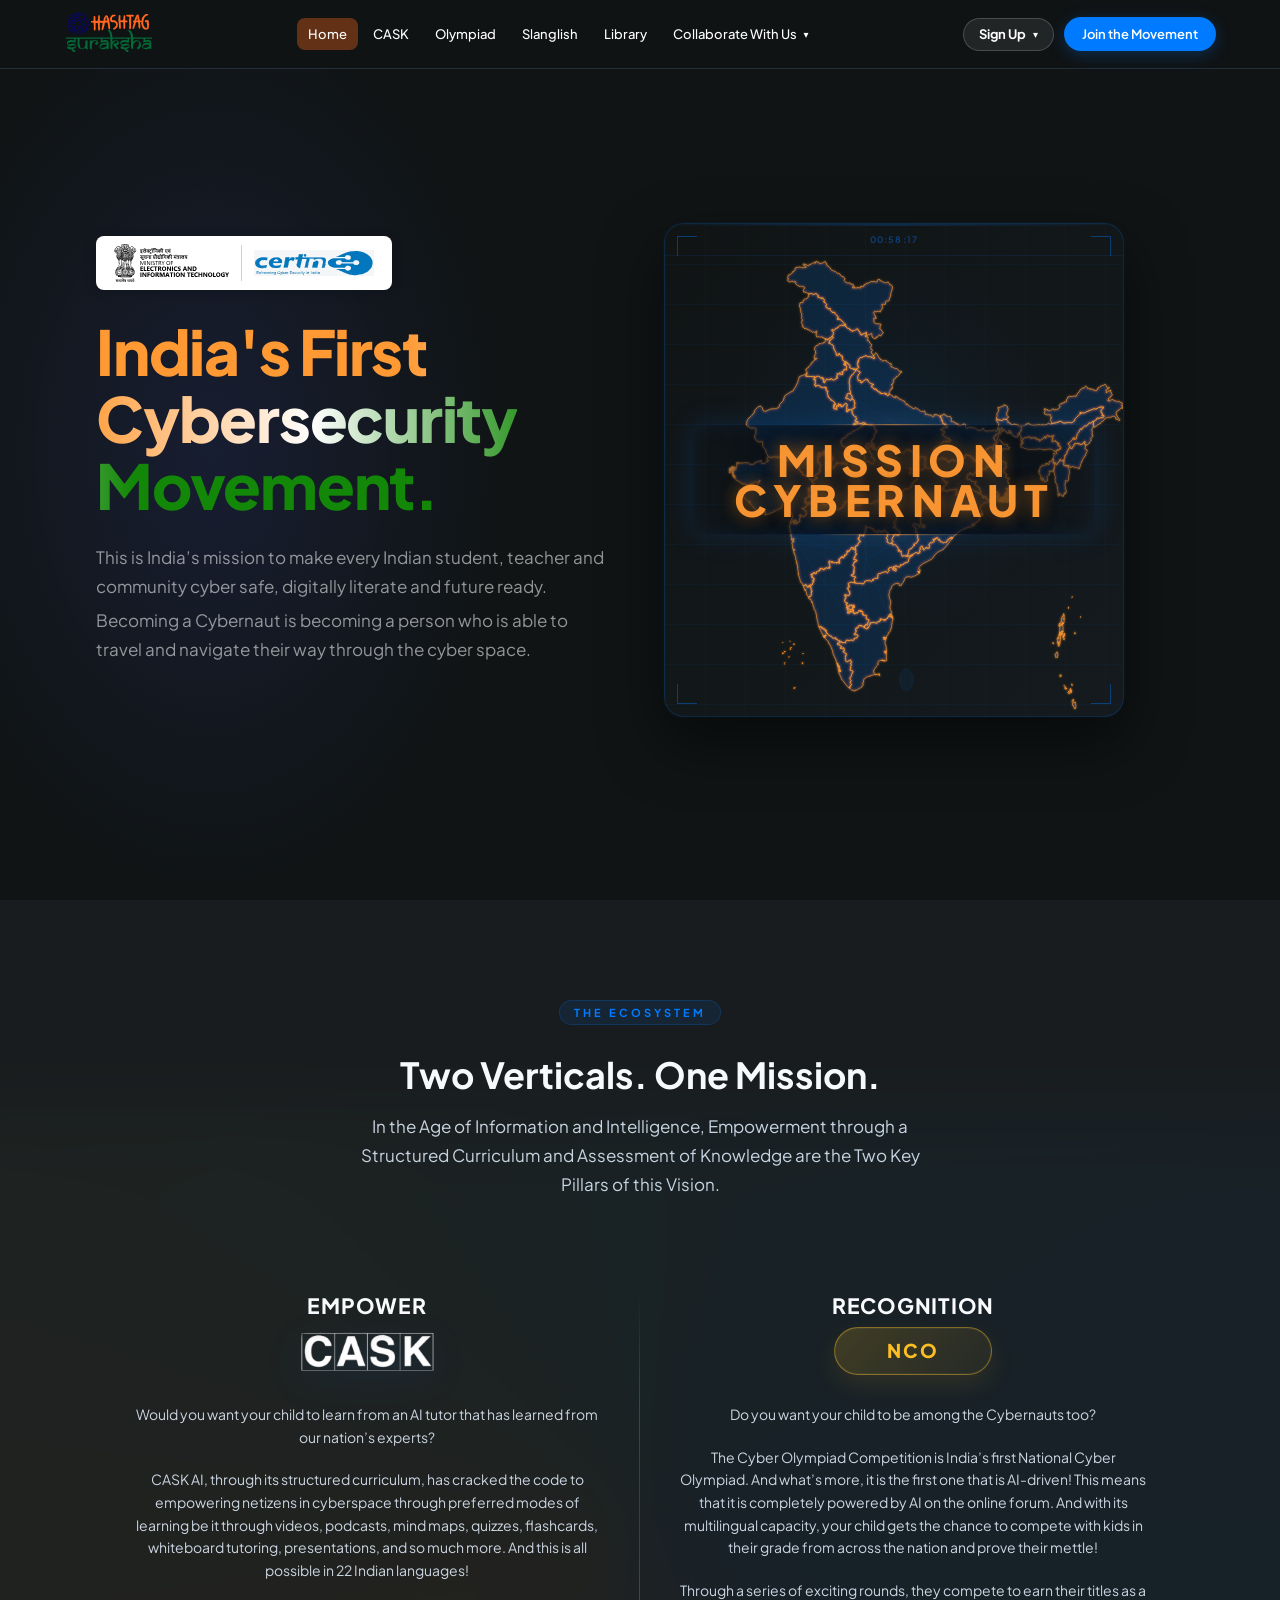
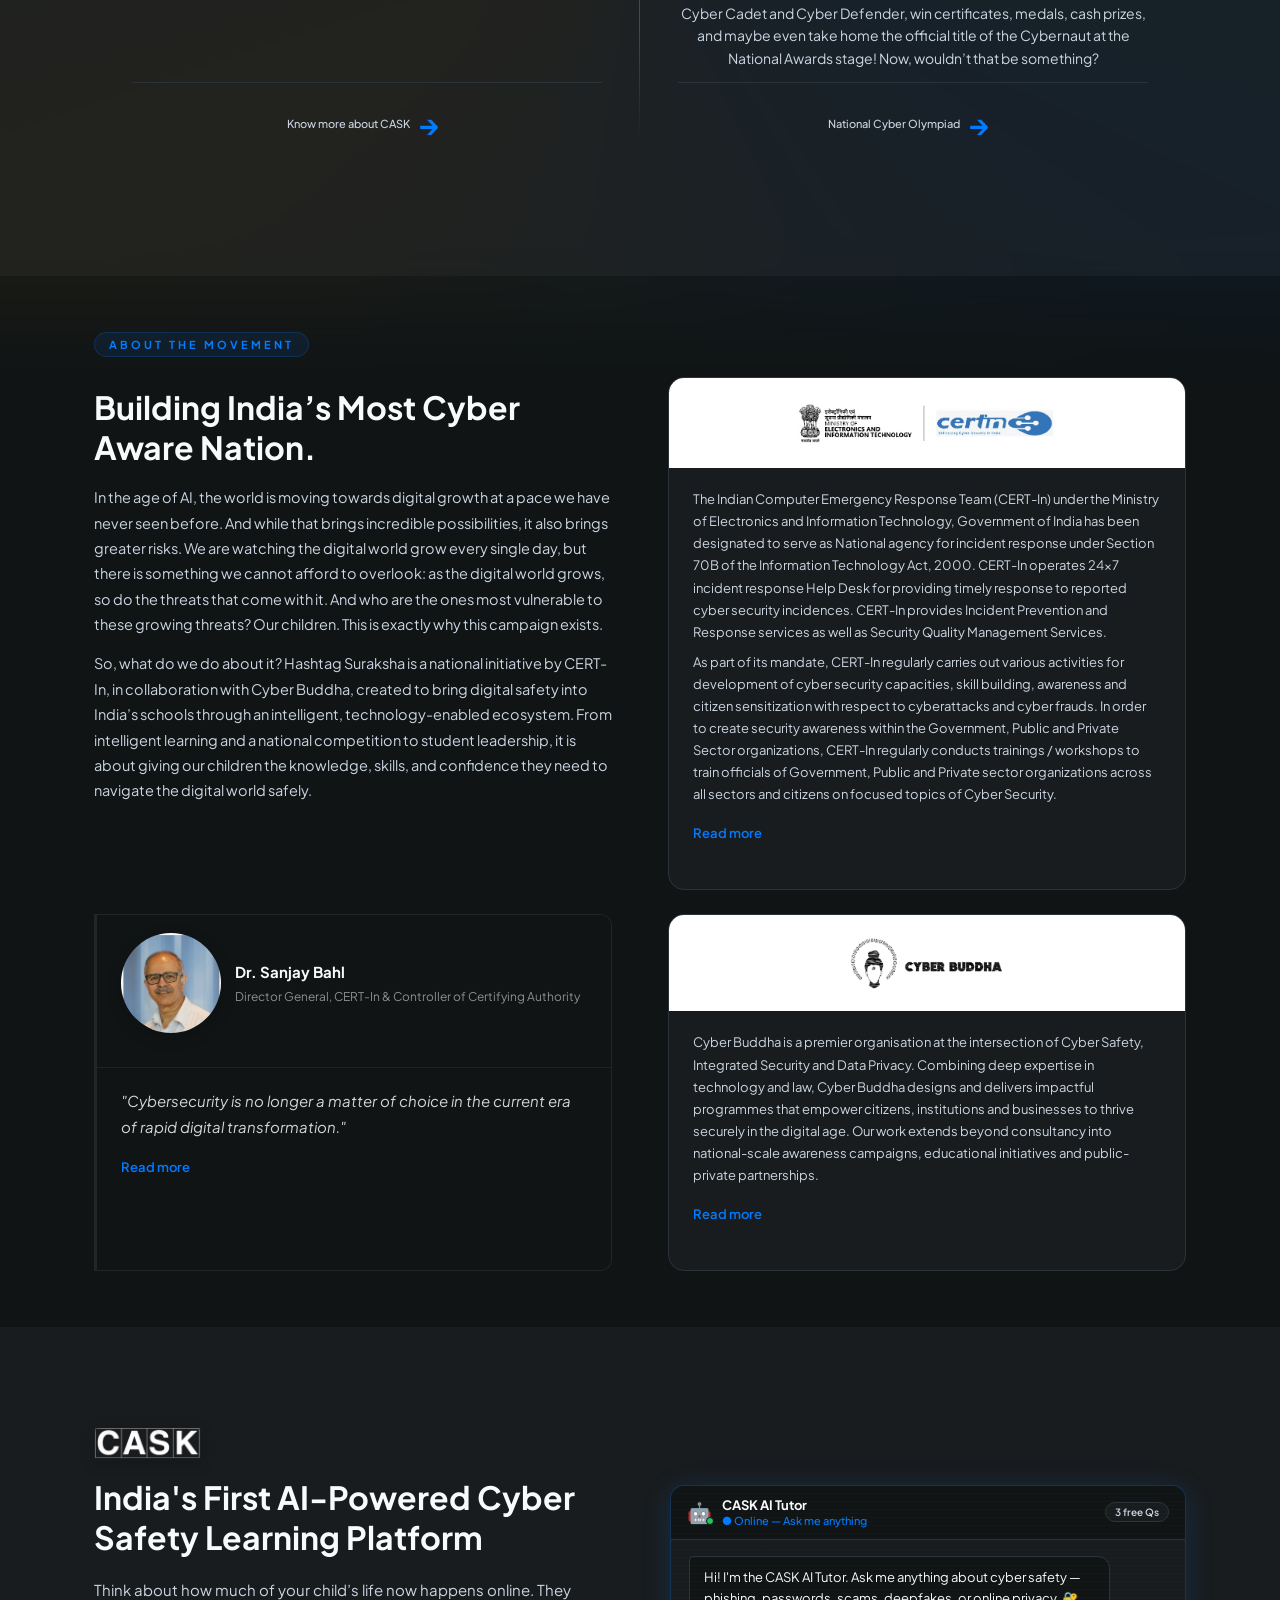
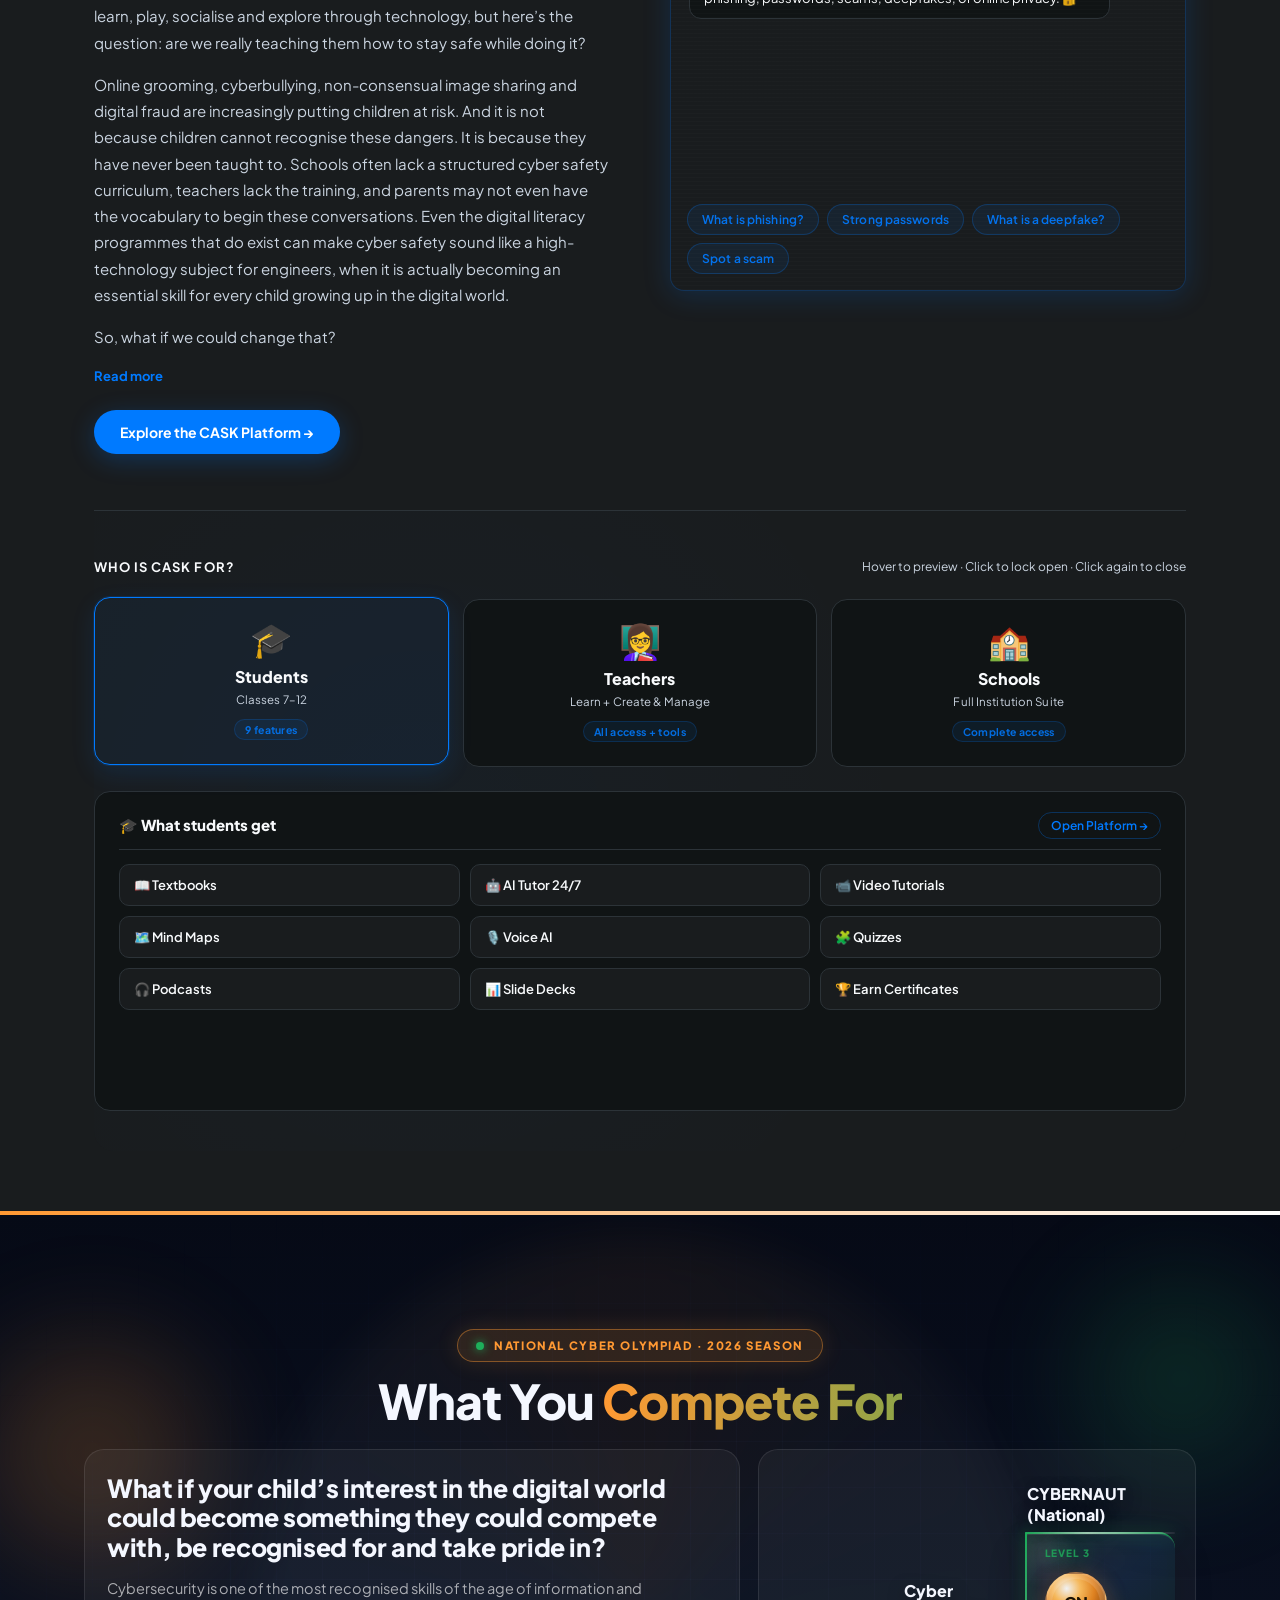
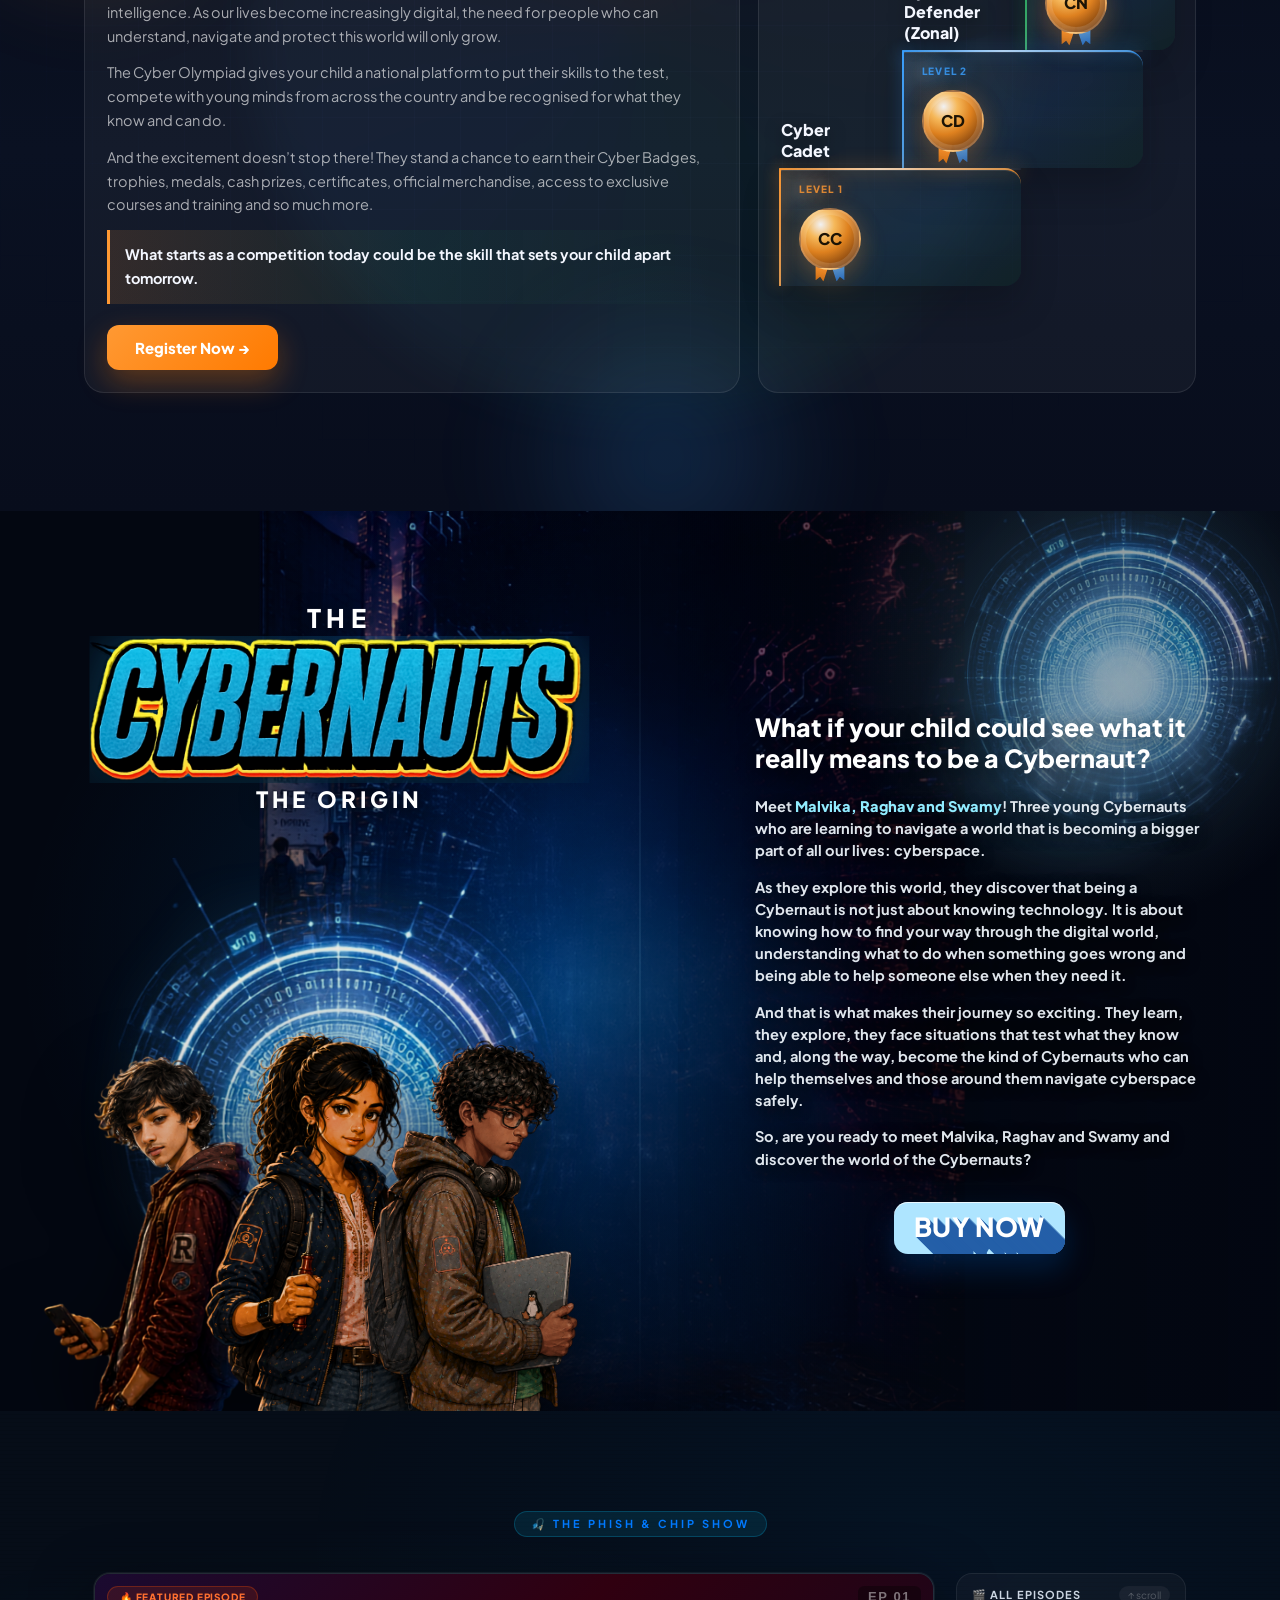
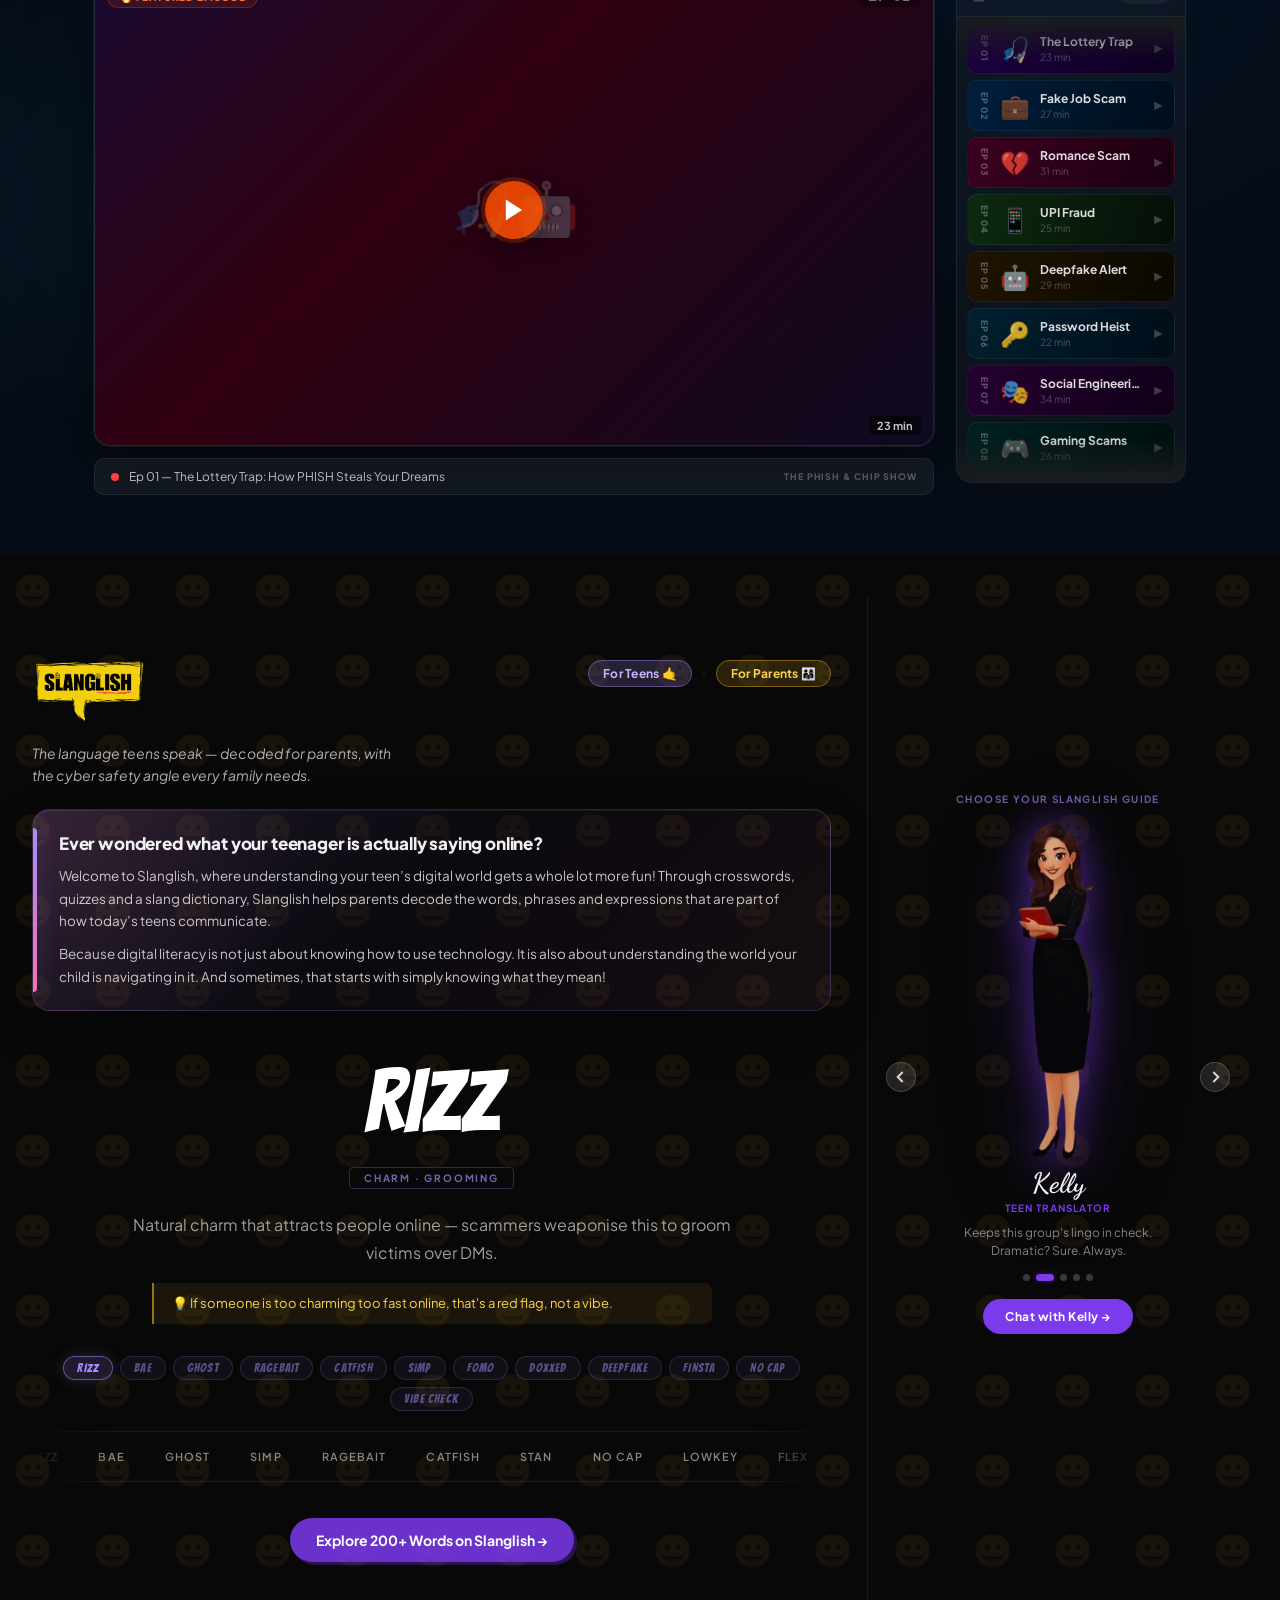
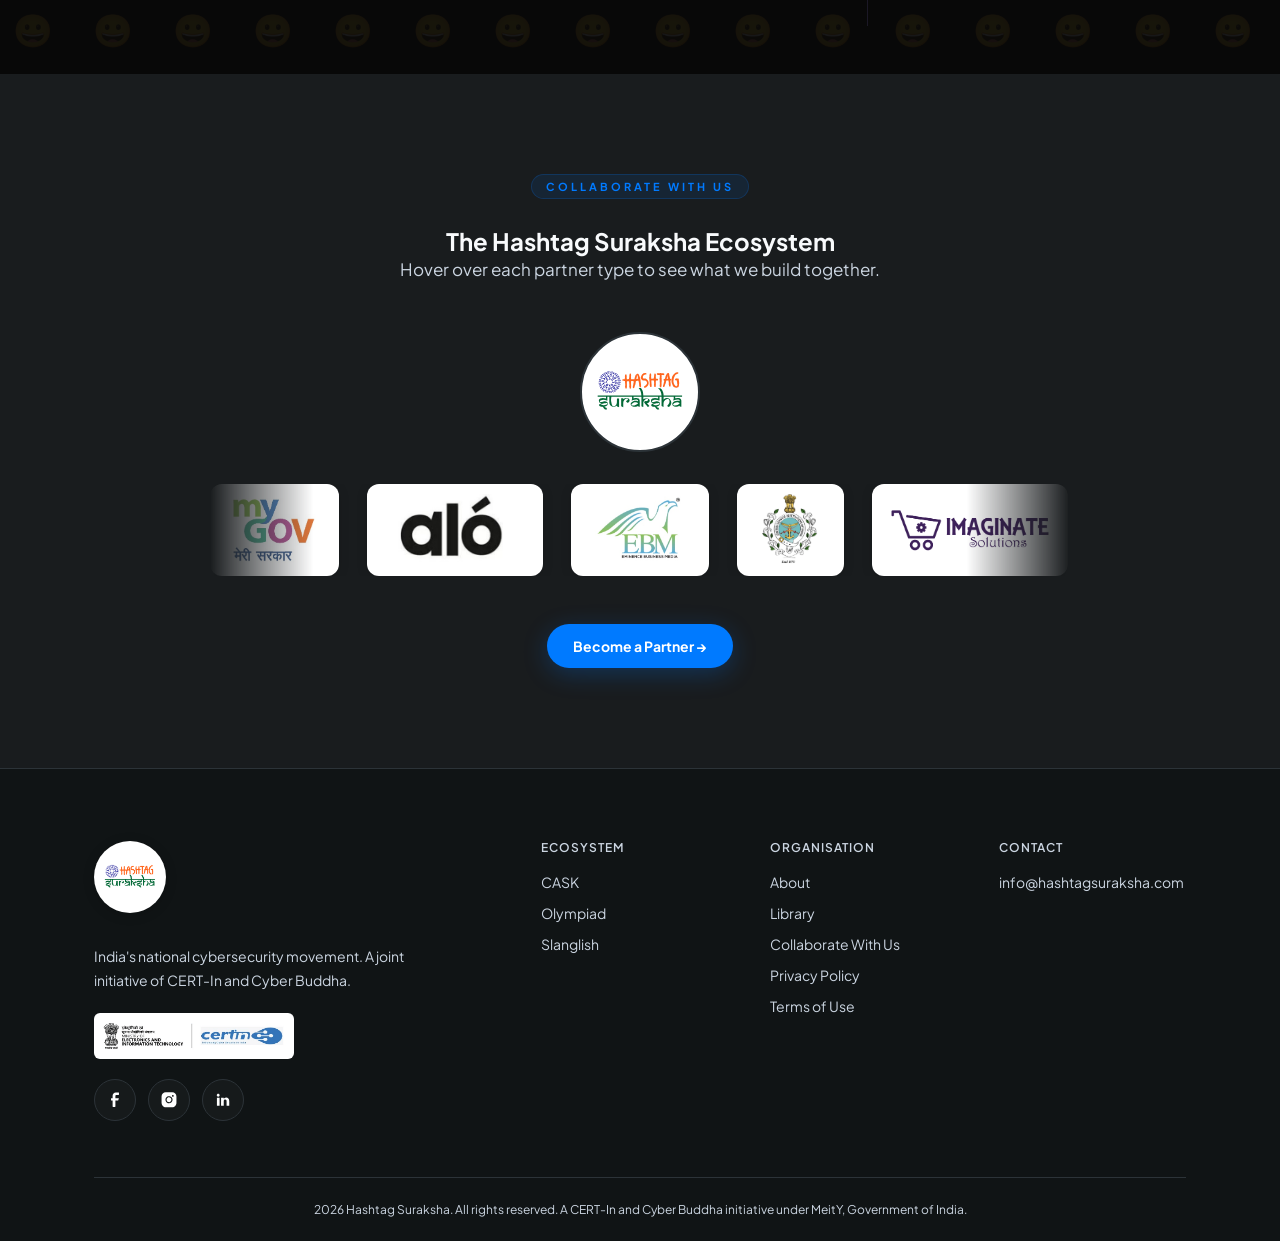
==== commit dee37870: "Improve UI and fix code issues" ====
--- a/index.html
+++ b/index.html
@@ -1,6 +1,5 @@
 <!DOCTYPE html>
 <html lang="en" data-theme="dark">
-
 <head>
   <meta charset="UTF-8" />
   <meta name="viewport" content="width=device-width, initial-scale=1.0" />
@@ -10,26 +9,16 @@
     try {
       localStorage.setItem('hs-theme', 'dark');
       localStorage.removeItem('suraksha-theme');
-    } catch (e) { }
+    } catch (e) {}
   </script>
   <style id="darkThemePrepaint">
-    html {
-      background: #101415;
-      color-scheme: dark;
-    }
-
-    body {
-      background: #101415;
-      color: #F8FAFC;
-    }
+    html { background: #101415; color-scheme: dark; }
+    body { background: #101415; color: #F8FAFC; }
   </style>
   <title>Hashtag Suraksha — India's National Cyber Safety Movement</title>
   <link rel="icon" type="image/svg+xml" href="./assets/images/hashtag-favicon.png" />
-  <meta name="description"
-    content="India's national cybersecurity movement. CASK, Surakshak, Olympiad, The Phish & Chip Show, Slanglish. Backed by CERT-In and MeitY." />
-  <link
-    href="https://fonts.googleapis.com/css2?family=Plus+Jakarta+Sans:ital,wght@0,400;0,500;0,600;0,700;0,800;1,400&family=Yatra+One&display=swap"
-    rel="stylesheet" />
+  <meta name="description" content="India's national cybersecurity movement. CASK, Surakshak, Olympiad, The Phish & Chip Show, Slanglish. Backed by CERT-In and MeitY." />
+  <link href="https://fonts.googleapis.com/css2?family=Plus+Jakarta+Sans:ital,wght@0,400;0,500;0,600;0,700;0,800;1,400&family=Yatra+One&display=swap" rel="stylesheet" />
   <link rel="stylesheet" href="./assets/css/global.css" />
   <link rel="stylesheet" href="./assets/css/style.css" />
   <link rel="stylesheet" href="./assets/css/home.css" />
@@ -37,161 +26,121 @@
   <link href="https://fonts.googleapis.com/css2?family=Dancing+Script:wght@700&display=swap" rel="stylesheet">
   <style>
     .nav.scrolled {
-      background: rgba(16, 20, 21, 0.88) !important;
-      border-bottom: 1px solid rgba(51, 65, 85, 0.6) !important;
-      box-shadow: 0 4px 24px rgba(0, 0, 0, 0.3) !important;
-    }
-
+        background: rgba(16, 20, 21, 0.88) !important;
+        border-bottom: 1px solid rgba(51, 65, 85, 0.6) !important;
+        box-shadow: 0 4px 24px rgba(0, 0, 0, 0.3) !important;
+    }
     [data-theme="light"] section.hero {
-      background: linear-gradient(180deg, #F5F7FF 0%, #E6E9F4 100%) !important;
-    }
-
-    [data-theme="light"] p.hero-sub {
-      color: #1A1A1A !important;
-    }
-
-    [data-theme="light"] .btn-hero-outline {
-      color: #1A1A1A !important;
-      border-color: #1A1A1A !important;
-    }
-
-    #ecosystem .card-footer-row {
-      align-items: center;
-    }
-
-    #ecosystem .card-link-arrow {
-      display: inline-grid;
-      place-items: center;
-      width: 2rem;
-      height: 2rem;
-      font-size: 0;
-      flex-shrink: 0;
-      transition: color 0.3s ease, transform 0.38s cubic-bezier(.16, 1, .3, 1);
-      transform: translateY(-0.04em);
-    }
-
-    #ecosystem .vertical-card:hover .card-link-arrow,
-    #ecosystem .vertical-card:focus-visible .card-link-arrow {
-      color: var(--primary);
-      transform: translate(4px, -0.04em) scale(1.03);
-    }
-
-    @media (max-width: 640px) {
-      #ecosystem .card-link-arrow {
-        width: 1.8rem;
-        height: 1.8rem;
-      }
-    }
-
-    @media (prefers-reduced-motion: reduce) {
-      #ecosystem .card-link-arrow {
-        transition: none;
-      }
-    }
-
-    @media (max-width: 1120px) {
-      #home .cert-govt-bar {
-        flex-wrap: nowrap;
+        background: linear-gradient(180deg, #F5F7FF 0%, #E6E9F4 100%) !important;
+    }
+     [data-theme="light"] p.hero-sub{
+        color: #1A1A1A !important;
+     }
+     [data-theme="light"] .btn-hero-outline{
+        color: #1A1A1A !important;
+        border-color: #1A1A1A !important;
+     }
+     #ecosystem .card-footer-row {
+        align-items: center;
+     }
+     #ecosystem .card-link-arrow {
+        display: inline-flex;
+        align-items: center;
+        justify-content: center;
+        width: 2.35rem;
+        height: 2.35rem;
+        font-size: 1.75rem;
+        line-height: 1;
+        font-weight: 700;
+        flex-shrink: 0;
+        will-change: transform;
+        transition: color 0.3s ease, transform 0.38s cubic-bezier(.16,1,.3,1);
+        transform: translate3d(0, 0, 0);
+     }
+     #ecosystem .vertical-card:hover .card-link-arrow,
+     #ecosystem .vertical-card:focus-visible .card-link-arrow {
+        color: var(--primary);
+        transform: translate3d(4px, 0, 0) scale(1.03);
+     }
+     @media (max-width: 640px) {
+        #ecosystem .card-link-arrow {
+           width: 2.1rem;
+           height: 2.1rem;
+           font-size: 1.55rem;
+        }
+     }
+     @media (prefers-reduced-motion: reduce) {
+        #ecosystem .card-link-arrow {
+           transition: none;
+        }
+     }
+     @media (max-width: 1120px) {
+        #home .cert-govt-bar {
+           flex-wrap: nowrap;
+           max-width: 100%;
+           white-space: nowrap;
+        }
+     }
+     @media (max-width: 420px) {
+        #home .cert-govt-bar {
+           gap: 8px;
+           padding: 8px 12px;
+        }
+        #home .cert-govt-logo {
+           height: 32px;
+           max-width: 104px;
+        }
+        #home .cert-govt-divider {
+           height: 32px;
+        }
+     }
+     #slanglish .slang-cta-btn {
+        display: inline-flex;
+        align-items: center;
+        justify-content: center;
+        white-space: nowrap;
         max-width: 100%;
-        white-space: nowrap;
-      }
-    }
-
-    @media (max-width: 420px) {
-      #home .cert-govt-bar {
-        gap: 8px;
-        padding: 8px 12px;
-      }
-
-      #home .cert-govt-logo {
-        height: 32px;
-        max-width: 104px;
-      }
-
-      #home .cert-govt-divider {
-        height: 32px;
-      }
-    }
-
-    #slanglish .slang-cta-btn {
-      display: inline-flex;
-      align-items: center;
-      justify-content: center;
-      white-space: nowrap;
-      max-width: 100%;
-    }
-
-    #slanglish .slang-car-arrow {
-      position: relative;
-      display: inline-flex;
-      align-items: center;
-      justify-content: center;
-      padding: 0;
-      font-size: 0;
-      line-height: 1;
-      text-align: center;
-    }
-
-    #slanglish .slang-car-arrow::before {
-      content: "";
-      width: 8px;
-      height: 8px;
-      border-top: 2px solid currentColor;
-      border-right: 2px solid currentColor;
-      display: block;
-    }
-
-    #slanglish .slang-car-prev::before {
-      transform: translateX(1px) rotate(225deg);
-    }
-
-    #slanglish .slang-car-next::before {
-      transform: translateX(-1px) rotate(45deg);
-    }
-
-    @media (max-width: 420px) {
-      #slanglish .slang-cta-btn {
-        padding: 13px 20px;
-        font-size: 14px;
-      }
-    }
-
-    @media (max-width: 1024px) {
-
-      html,
-      body {
-        width: 100%;
-        max-width: 100%;
-        overflow-x: hidden !important;
-      }
-
-      body {
+     }
+     #slanglish .slang-car-arrow {
         position: relative;
-      }
-
-      .hero,
-      .verticals-section,
-      .movement-section,
-      .cask-section,
-      .olymp,
-      .cybernaut-section,
-      .pnc-section,
-      .slanglish-spotlight-section,
-      .partner-wheel-section {
-        max-width: 100%;
-        overflow-x: clip;
-      }
-
-      .container,
-      .nav-inner,
-      .mobile-menu {
-        max-width: 100%;
-      }
-    }
-
-    @media (max-width: 1024px) {
-      @supports not (overflow: clip) {
-
+        display: inline-flex;
+        align-items: center;
+        justify-content: center;
+        padding: 0;
+        font-size: 0;
+        line-height: 1;
+        text-align: center;
+     }
+     #slanglish .slang-car-arrow::before {
+        content: "";
+        width: 8px;
+        height: 8px;
+        border-top: 2px solid currentColor;
+        border-right: 2px solid currentColor;
+        display: block;
+     }
+     #slanglish .slang-car-prev::before {
+        transform: translateX(1px) rotate(225deg);
+     }
+     #slanglish .slang-car-next::before {
+        transform: translateX(-1px) rotate(45deg);
+     }
+     @media (max-width: 420px) {
+        #slanglish .slang-cta-btn {
+           padding: 13px 20px;
+           font-size: 14px;
+        }
+     }
+     @media (max-width: 1024px) {
+        html,
+        body {
+           width: 100%;
+           max-width: 100%;
+           overflow-x: hidden !important;
+        }
+        body {
+           position: relative;
+        }
         .hero,
         .verticals-section,
         .movement-section,
@@ -201,13 +150,32 @@
         .pnc-section,
         .slanglish-spotlight-section,
         .partner-wheel-section {
-          overflow-x: hidden;
+           max-width: 100%;
+           overflow-x: clip;
         }
-      }
-    }
+        .container,
+        .nav-inner,
+        .mobile-menu {
+           max-width: 100%;
+        }
+     }
+     @media (max-width: 1024px) {
+        @supports not (overflow: clip) {
+           .hero,
+           .verticals-section,
+           .movement-section,
+           .cask-section,
+           .olymp,
+           .cybernaut-section,
+           .pnc-section,
+           .slanglish-spotlight-section,
+           .partner-wheel-section {
+              overflow-x: hidden;
+           }
+        }
+     }
   </style>
 </head>
-
 <body>
 
   <div id="cursorGlow" class="cursor-glow"></div>
@@ -227,8 +195,7 @@
         <li><a href="https://slanglish.cyberbuddhas.com/" target="_blank">Slanglish</a></li>
         <li><a href="resources.html">Library</a></li>
         <li class="nav-dropdown">
-          <a href="sponsor.html" class="nav-dropdown-link">Collaborate With Us <span class="nav-dropdown-arrow"
-              aria-hidden="true"></span></a>
+          <a href="sponsor.html" class="nav-dropdown-link">Collaborate With Us <span class="nav-dropdown-arrow" aria-hidden="true">&#9662;</span></a>
           <div class="nav-dropdown-menu" aria-label="Collaborate With Us options">
             <a href="sponsor.html">For Corporates</a>
             <a href="schools-registration.html">For Schools</a>
@@ -237,8 +204,7 @@
       </ul>
       <div class="nav-right">
         <div class="nav-dropdown nav-signup-dropdown">
-          <button type="button" class="nav-signup-btn">Sign Up <span class="nav-dropdown-arrow"
-              aria-hidden="true"></span></button>
+          <button type="button" class="nav-signup-btn">Sign Up <span class="nav-dropdown-arrow" aria-hidden="true">&#9662;</span></button>
           <div class="nav-dropdown-menu nav-signup-menu" aria-label="Sign Up options">
             <a href="https://cask.ai.in/auth/signup" target="_blank">Student Signup</a>
             <a href="https://cask.ai.in/auth/signup?as=staff" target="_blank">School Signup</a>
@@ -247,20 +213,10 @@
         <a href="surakshak.html" class="nav-cta">Join the Movement</a>
       </div>
       <div class="nav-right-mobile">
-        <button class="hamburger" id="hamburger" type="button" aria-label="Open mobile menu" aria-expanded="false"
-          aria-controls="mobileMenu">
-          <svg class="menu-icon" viewBox="0 0 24 24" fill="none" stroke="currentColor" stroke-width="2"
-            stroke-linecap="round" stroke-linejoin="round" aria-hidden="true">
-            <path d="M4 6h16" />
-            <path d="M4 12h16" />
-            <path d="M4 18h16" />
-          </svg>
-          <svg class="close-icon" viewBox="0 0 24 24" fill="none" stroke="currentColor" stroke-width="2"
-            stroke-linecap="round" stroke-linejoin="round" aria-hidden="true">
-            <path d="M18 6 6 18" />
-            <path d="m6 6 12 12" />
-          </svg>
-        </button>
+          <button class="hamburger" id="hamburger" type="button" aria-label="Open mobile menu" aria-expanded="false" aria-controls="mobileMenu">
+            <svg class="menu-icon" viewBox="0 0 24 24" fill="none" stroke="currentColor" stroke-width="2" stroke-linecap="round" stroke-linejoin="round" aria-hidden="true"><path d="M4 6h16"/><path d="M4 12h16"/><path d="M4 18h16"/></svg>
+            <svg class="close-icon" viewBox="0 0 24 24" fill="none" stroke="currentColor" stroke-width="2" stroke-linecap="round" stroke-linejoin="round" aria-hidden="true"><path d="M18 6 6 18"/><path d="m6 6 12 12"/></svg>
+          </button>
       </div>
     </div>
     <div class="mobile-menu" id="mobileMenu">
@@ -274,18 +230,9 @@
       <div class="mobile-nav-dropdown" data-mobile-dropdown>
         <div class="mobile-nav-dropdown-head">
           <a href="sponsor.html">Collaborate With Us</a>
-          <button type="button" class="mobile-nav-dropdown-toggle" data-mobile-dropdown-toggle aria-expanded="false"
-            aria-label="Open Collaborate With Us options">
-            <svg class="mobile-arrow mobile-arrow-down" viewBox="0 0 24 24" fill="none" stroke="currentColor"
-              stroke-width="2" stroke-linecap="round" stroke-linejoin="round" aria-hidden="true">
-              <path stroke="none" d="M0 0h24v24H0z" fill="none" />
-              <path d="M6 9l6 6l6 -6" />
-            </svg>
-            <svg class="mobile-arrow mobile-arrow-up" viewBox="0 0 24 24" fill="none" stroke="currentColor"
-              stroke-width="2" stroke-linecap="round" stroke-linejoin="round" aria-hidden="true">
-              <path stroke="none" d="M0 0h24v24H0z" fill="none" />
-              <path d="M6 15l6 -6l6 6" />
-            </svg>
+          <button type="button" class="mobile-nav-dropdown-toggle" data-mobile-dropdown-toggle aria-expanded="false" aria-label="Open Collaborate With Us options">
+            <svg class="mobile-arrow mobile-arrow-down" viewBox="0 0 24 24" fill="none" stroke="currentColor" stroke-width="2" stroke-linecap="round" stroke-linejoin="round" aria-hidden="true"><path d="m6 9 6 6 6-6"/></svg>
+            <svg class="mobile-arrow mobile-arrow-up" viewBox="0 0 24 24" fill="none" stroke="currentColor" stroke-width="2" stroke-linecap="round" stroke-linejoin="round" aria-hidden="true"><path d="m18 15-6-6-6 6"/></svg>
           </button>
         </div>
         <div class="mobile-nav-dropdown-menu">
@@ -296,18 +243,9 @@
       <div class="mobile-nav-dropdown mobile-signup-dropdown" data-mobile-dropdown>
         <div class="mobile-nav-dropdown-head">
           <a href="olympiad.html#register">Sign Up</a>
-          <button type="button" class="mobile-nav-dropdown-toggle" data-mobile-dropdown-toggle aria-expanded="false"
-            aria-label="Open Sign Up options">
-            <svg class="mobile-arrow mobile-arrow-down" viewBox="0 0 24 24" fill="none" stroke="currentColor"
-              stroke-width="2" stroke-linecap="round" stroke-linejoin="round" aria-hidden="true">
-              <path stroke="none" d="M0 0h24v24H0z" fill="none" />
-              <path d="M6 9l6 6l6 -6" />
-            </svg>
-            <svg class="mobile-arrow mobile-arrow-up" viewBox="0 0 24 24" fill="none" stroke="currentColor"
-              stroke-width="2" stroke-linecap="round" stroke-linejoin="round" aria-hidden="true">
-              <path stroke="none" d="M0 0h24v24H0z" fill="none" />
-              <path d="M6 15l6 -6l6 6" />
-            </svg>
+          <button type="button" class="mobile-nav-dropdown-toggle" data-mobile-dropdown-toggle aria-expanded="false" aria-label="Open Sign Up options">
+            <svg class="mobile-arrow mobile-arrow-down" viewBox="0 0 24 24" fill="none" stroke="currentColor" stroke-width="2" stroke-linecap="round" stroke-linejoin="round" aria-hidden="true"><path d="m6 9 6 6 6-6"/></svg>
+            <svg class="mobile-arrow mobile-arrow-up" viewBox="0 0 24 24" fill="none" stroke="currentColor" stroke-width="2" stroke-linecap="round" stroke-linejoin="round" aria-hidden="true"><path d="m18 15-6-6-6 6"/></svg>
           </button>
         </div>
         <div class="mobile-nav-dropdown-menu">
@@ -327,18 +265,14 @@
         <!-- LEFT: Text -->
         <div class="hero-text">
           <div class="cert-govt-bar">
-            <img src="assets/meity.svg" alt="Ministry of Electronics and Information Technology"
-              class="cert-govt-logo" />
+            <img src="assets/meity.svg" alt="Ministry of Electronics and Information Technology" class="cert-govt-logo" />
             <div class="cert-govt-divider"></div>
             <img src="assets/certin.svg" alt="CERT-In" class="cert-govt-logo" />
             <!-- <span class="cert-govt-text">An initiative of CERT-In under the aegis of MeitY</span> -->
           </div>
-          <h1 class="hero-headline"><span class="hero-gradient-text">India's
-              First<br />Cybersecurity<br />Movement.</span></h1>
-          <p class="hero-sub">This is India’s mission to make every Indian student, teacher and community cyber safe,
-            digitally literate and future ready. <br />
-            <span class="hero-sub-line">Becoming a Cybernaut is becoming a person who is able to travel and navigate
-              their way through the cyber space.</span>
+          <h1 class="hero-headline"><span class="hero-gradient-text">India's First<br />Cybersecurity<br />Movement.</span></h1>
+          <p class="hero-sub">This is India’s mission to make every Indian student, teacher and community cyber safe, digitally literate and future ready. <br />
+          <span class="hero-sub-line">Becoming a Cybernaut is becoming a person who is able to travel and navigate their way through the cyber space.</span>
           </p>
 
           <!-- <div class="hero-actions">
@@ -363,264 +297,140 @@
             <div class="map-scan-line"></div>
 
             <!-- Ambient glow -->
-            <div
-              style="position:absolute;left:50%;top:45%;transform:translate(-50%,-50%);width:70%;height:80%;background:radial-gradient(ellipse, rgba(0,122,255,0.07) 0%, transparent 70%);pointer-events:none;">
-            </div>
+            <div style="position:absolute;left:50%;top:45%;transform:translate(-50%,-50%);width:70%;height:80%;background:radial-gradient(ellipse, rgba(0,122,255,0.07) 0%, transparent 70%);pointer-events:none;"></div>
 
             <!-- Top HUD bar -->
-            <div
-              style="position:absolute;top:0;left:0;right:0;display:flex;justify-content:center;align-items:center;padding:10px 16px;border-bottom:1px solid rgba(0,122,255,0.1);font-size:9px;font-weight:700;letter-spacing:0.12em;text-transform:uppercase;color:rgba(0,122,255,0.55);z-index:10;font-family:var(--font-ui);">
+            <div style="position:absolute;top:0;left:0;right:0;display:flex;justify-content:center;align-items:center;padding:10px 16px;border-bottom:1px solid rgba(0,122,255,0.1);font-size:9px;font-weight:700;letter-spacing:0.12em;text-transform:uppercase;color:rgba(0,122,255,0.55);z-index:10;font-family:var(--font-ui);">
               <span id="heroLiveTime" style="color:rgba(0,122,255,0.4);">00:00:00</span>
             </div>
 
             <!-- Main SVG Map — Simplemaps accurate India boundaries -->
-            <svg viewBox="-30 -30 930 1000" fill="none" xmlns="http://www.w3.org/2000/svg"
-              preserveAspectRatio="xMidYMid meet" style="position:absolute;inset:0;width:100%;height:100%;">
+            <svg viewBox="-30 -30 930 1000" fill="none" xmlns="http://www.w3.org/2000/svg" preserveAspectRatio="xMidYMid meet" style="position:absolute;inset:0;width:100%;height:100%;">
               <defs>
                 <filter id="mapGlow" x="-15%" y="-15%" width="130%" height="130%">
-                  <feGaussianBlur stdDeviation="4" result="blur" />
-                  <feColorMatrix in="blur" type="matrix" values="0 0 0 0 0  0 0.478 0 0 1  0 0 0 0 1  0 0 0 0.6 0"
-                    result="coloredBlur" />
-                  <feMerge>
-                    <feMergeNode in="coloredBlur" />
-                    <feMergeNode in="SourceGraphic" />
-                  </feMerge>
+                  <feGaussianBlur stdDeviation="4" result="blur"/>
+                  <feColorMatrix in="blur" type="matrix" values="0 0 0 0 0  0 0.478 0 0 1  0 0 0 0 1  0 0 0 0.6 0" result="coloredBlur"/>
+                  <feMerge><feMergeNode in="coloredBlur"/><feMergeNode in="SourceGraphic"/></feMerge>
                 </filter>
                 <filter id="cityGlow" x="-200%" y="-200%" width="500%" height="500%">
-                  <feGaussianBlur stdDeviation="6" result="blur" />
-                  <feColorMatrix in="blur" type="matrix" values="0 0 0 0 0  0 0.478 0 0 1  0 0 0 0 1  0 0 0 0.7 0"
-                    result="coloredBlur" />
-                  <feMerge>
-                    <feMergeNode in="coloredBlur" />
-                    <feMergeNode in="SourceGraphic" />
-                  </feMerge>
+                  <feGaussianBlur stdDeviation="6" result="blur"/>
+                  <feColorMatrix in="blur" type="matrix" values="0 0 0 0 0  0 0.478 0 0 1  0 0 0 0 1  0 0 0 0.7 0" result="coloredBlur"/>
+                  <feMerge><feMergeNode in="coloredBlur"/><feMergeNode in="SourceGraphic"/></feMerge>
                 </filter>
                 <filter id="outerGlow" x="-20%" y="-20%" width="140%" height="140%">
-                  <feGaussianBlur stdDeviation="8" result="blur" />
-                  <feColorMatrix in="blur" type="matrix" values="0 0 0 0 0  0 0.478 0 0 1  0 0 0 0 1  0 0 0 0.25 0"
-                    result="coloredBlur" />
-                  <feMerge>
-                    <feMergeNode in="coloredBlur" />
-                    <feMergeNode in="SourceGraphic" />
-                  </feMerge>
+                  <feGaussianBlur stdDeviation="8" result="blur"/>
+                  <feColorMatrix in="blur" type="matrix" values="0 0 0 0 0  0 0.478 0 0 1  0 0 0 0 1  0 0 0 0.25 0" result="coloredBlur"/>
+                  <feMerge><feMergeNode in="coloredBlur"/><feMergeNode in="SourceGraphic"/></feMerge>
                 </filter>
                 <filter id="tricolorGlow" x="-8%" y="-8%" width="116%" height="116%">
-                  <feGaussianBlur stdDeviation="2.5" result="blur" />
-                  <feMerge>
-                    <feMergeNode in="blur" />
-                    <feMergeNode in="SourceGraphic" />
-                  </feMerge>
+                  <feGaussianBlur stdDeviation="2.5" result="blur"/>
+                  <feMerge><feMergeNode in="blur"/><feMergeNode in="SourceGraphic"/></feMerge>
                 </filter>
                 <style>
-                  #map-states {
-                    animation: tricolorBorder 9s linear infinite;
+                  #map-states { animation: tricolorBorder 9s linear infinite; }
+                  @keyframes tricolorBorder {
+                    0%   { stroke: rgba(255,153,51,0.75); }
+                    28%  { stroke: rgba(255,153,51,0.75); }
+                    35%  { stroke: rgba(255,255,255,0.65); }
+                    62%  { stroke: rgba(255,255,255,0.65); }
+                    69%  { stroke: rgba(19,136,8,0.75); }
+                    96%  { stroke: rgba(19,136,8,0.75); }
+                    100% { stroke: rgba(255,153,51,0.75); }
                   }
-
-                  @keyframes tricolorBorder {
-                    0% {
-                      stroke: rgba(255, 153, 51, 0.75);
-                    }
-
-                    28% {
-                      stroke: rgba(255, 153, 51, 0.75);
-                    }
-
-                    35% {
-                      stroke: rgba(255, 255, 255, 0.65);
-                    }
-
-                    62% {
-                      stroke: rgba(255, 255, 255, 0.65);
-                    }
-
-                    69% {
-                      stroke: rgba(19, 136, 8, 0.75);
-                    }
-
-                    96% {
-                      stroke: rgba(19, 136, 8, 0.75);
-                    }
-
-                    100% {
-                      stroke: rgba(255, 153, 51, 0.75);
-                    }
-                  }
-
-                  #map-states path {
-                    transition: fill 0.2s;
-                  }
-
-                  #map-states path:hover {
-                    fill: rgba(0, 122, 255, 0.18);
-                    stroke: rgba(0, 122, 255, 0.65) !important;
-                    cursor: default;
-                  }
+                  #map-states path { transition: fill 0.2s; }
+                  #map-states path:hover { fill: rgba(0,122,255,0.18); stroke: rgba(0,122,255,0.65) !important; cursor: default; }
                 </style>
               </defs>
 
-              <g id="map-states" fill="rgba(0,122,255,0.08)" stroke="rgba(255,153,51,0.75)" stroke-width="1.8"
-                stroke-linecap="round" stroke-linejoin="round" filter="url(#tricolorGlow)">
-                <path
-                  d="M802.5 941.1l-0.2 0.4 0.3 0.4 0.5-0.1 0.4 0.8-0.1 0.3 0.2 0.7 0.1 0.8-0.1 1 0.4 0.2 0.4 0.8 0.1 1.1-0.2 0.3 0.4 0.4 0.2 0.6-0.5 0.5-0.2 0.6 0.2 0.3-0.6 0.3 0.2 0.5-0.3 0.4 0 0.6 0.5 0.2-0.4 1-0.3 0.2-0.4-0.5-0.5 0-0.2 0.4 0.1 0.5-0.5 0.7-0.6-0.2 0.2-1.2-0.4-0.2-0.4-0.6 0.2-0.4-0.5-0.4 0.1-0.5-0.4-0.7-0.4 0-0.2-0.5 0.3-0.3-0.2-0.7-0.4-0.2-0.2-0.6-0.4 0.1-0.3-0.6-0.3-0.2-0.5 0.1-0.1-0.8 0.1-1.1-0.2-0.1-0.2-1.1 0.6-0.4 0-1 0.3-0.4 0.7 0 0.6 0.1 0.6-0.7 1.4-0.1 0-0.3 0.5-0.3 0.6-0.1z m-3.7-5.6l0.3 0.6 0 0.7 0.9 0.6-0.1 0.5-0.3 0.3-0.5 1-0.5 0.2-0.7 0.5-0.3 0.7-0.6 0.5-0.5-0.7 0.1-0.6-0.2-0.5 0.3-0.4-0.1-1.1 0.8-0.5 1.3-0.4-0.1-1.2 0.2-0.2z m-9.1-16l0.8 0.5-0.2 0.9 0.5 0.4 0.3-0.3 0.8 0.9 0.4 1.1-0.4 0.7-0.5-0.8-0.7-0.2-0.5 0.2-0.6 0.5-0.6-0.2-0.3-0.3 0.1-0.7-0.8-0.5-0.2-0.5 0.4-0.4-0.1-0.5 0.4-0.5 0.5 0.1 0.7-0.4z m4.6-0.1l0.4 0.1 0.5 0.9-0.1 1.6-0.1 0.1-1.8-1.5 0.9-0.9 0.2-0.3z m0.8-2.7l0.3 0.4 0.1 1.2 0.2 0.6-0.2 0.2-0.6-0.8 0.3-0.4-0.3-0.3-0.2-0.7 0.4-0.2z m-1.4-2.9l0.5 0.1 0 0.8-0.5 0.7-0.5 0.2-0.1 0.6 0.6 0.7 0.1 0.5 0.5 0.3 0.1 0.6-0.3 0.8-0.9 0.1 0 0.9-0.4 0.1-0.2-1.1 1.1-0.5 0-0.6-0.3-0.2-0.8 0.9-0.1-0.7-0.7-1.3-0.1-1.4 0.6-0.3 0.4-0.3 0.1-0.7 0.9-0.2z m-8-1l0.5 1-0.4 0.2-0.5-0.6 0.4-0.6z m-3-2.5l0.5 0.3-0.3 1-0.2 0.9 0.8 0.9 1.1 0.5 0.3 0.4-0.3 0.5-0.8-0.2-1.1-0.6-0.6-0.7-0.5-0.7 0-1 0.3-0.9 0.8-0.4z m-2.2-3.2l0.3 0.3-0.1 0.6-0.5-0.3 0.3-0.6z m15.6-2.8l0.2 1.2 0.4 0.1 0.2 1.6-0.5 0 0-1.3-0.4-0.8 0.1-0.8z m-22.6-18.6l0.7 0.7 0.3 0.7 0.2 0.8-0.2 0.7-0.4 0.4-0.6 0.2-0.5-0.3-1.1 0.1-0.3-0.6 0-1.9 1.3 0 0.6-0.8z m-7.5-46l1.2 1 0.1 1.4 0.7 0.7-0.1 1.2 0.4 1.1 0 0.6-0.6 0.3 0.1 0.4-0.8 0.6-0.3 0.6 0.1 0.6 0.6 0.2 0.1 0.3-1 1.3 0 0.3-0.9 0.2-0.5-0.2-0.5-0.5-0.8-0.3-0.4 0-0.5 0.4-0.5-0.3 0.7-1.1 0.3-0.9-0.3-0.9-0.4-0.5-0.4 0 0.1-1.5-0.2-0.6 0-1.1 0.5 0 0.5-0.2 0.5-1 0.7-0.5 0.1-0.6 0.5-0.2 0.4-0.5 0.6-0.3z m3.5-17.1l0.7 0.6 0.5 1.6-0.6 1 0.8 0.2-0.1 0.5-1.4 0.7-1.1 0-0.5-0.6 0.3-0.4-0.1-0.5 0.9-0.1 0.1-1-0.4-0.5 0.2-0.8 0.4-0.8 0.3 0.1z m-0.9-2.2l0.2 0.7-0.5-0.1 0.3-0.6z m-10.7-0.1l0.6 0 0.8 0.2 0 0.9 0.1 0.5-0.4 0.5-0.2-0.2-1-0.1-0.2-0.5 0.3-1.3z m8.8-0.3l0.1 0.3 0.6 0 0 0.5-0.3 0.4-0.5 0-0.1-0.9 0.2-0.3z m13.2-6.7l0.3 0.2 0.8-0.2 0.3 0.2-0.6 0.7-0.9-0.5 0.1-0.4z m-11.7-3.7l0.3 0.9-0.3 0.2 0-1.1z m10.2-1.6l0.4-0.3 0.6 0.4 0.1 0.9 0.8 1.4 0.5 1.4-0.3 0.4-0.5-0.1-0.1-0.4-0.9-1.4-0.4 0.1-0.4-0.9-0.7-0.2-0.1-0.5 0.5-0.2 0.5-0.6z m0.6-2.1l0.4 0.1-0.2 1.6-0.2 0.1-0.8-0.8 0-1 0.8 0z m1-1.4l0 0.5 0.2 0.4 0.1 0.8 0.5 0.6-0.1 0.4-0.3 0.4-0.4-0.6-0.5-0.2 0-0.9-0.9-0.1-0.3-0.3-0.2-0.6 0.2-0.2 0.8 0.3 0.9-0.5z m1.2-1.5l0.4 0.5 0.3 1.3-0.2 0.5 0.1 0.6-0.2 0.5-0.4 0.1-0.9-1.3 0.5-1.6 0.4-0.6z m-10.1-0.7l0.1 0.2 0.3 1.7 0.6-0.4 0.5 0.2 0 0.6-0.5 1.2-0.1 0.6 0.5 0.5 0.6 1.2-0.3 0.3-0.6-0.4 0.4 1.3-0.8 0.4-0.3 0.6 0.4 1.5 0.4-1 0.9-0.1 0.3 0.3-0.3 0.9 0.3 0.6-0.9 4.3-0.4 0.3-0.6 0.1-0.5 0.3-0.1 0.8-0.4 0.4-0.4-0.1 0 0.6 0.6 0 0.7-0.9 0.8-0.3 0.3 0.3-0.1 1.5-0.6 1.5-0.2 0.9 0.1 0.2-0.5 0.8-0.3-0.5-0.9 0-0.5-0.4 0.1-0.8-0.6-0.6-0.6-0.6 0.1-1.1-0.4-0.9 0.1-0.7-0.3-0.8-0.4 0.1-0.3 0.6-0.3-0.8 0.1-1.4-0.3-1.6-0.5 0.1-0.3-0.6 0.3-0.7 0-0.6 0.3-0.3 0.2-0.5 0.6-0.6 0.3 0.5 0.3 1 0.6 0.5-0.1-1.4 0.1-0.5 0.1-1.9 0.3-1.5-0.1-0.3 0.1-0.8 0.2-0.6 0.4-1.6 1.2-1.6 0.3 0z m0.8-0.2l0.2 0.3 0.7 0.1 0.1 0.8-0.1 0.5-1.1-0.2 0-1.1 0.2-0.4z m4.7-0.3l0.3 0.7-1.2-0.2 0.9-0.5z m4.8-0.2l0.3 0.7-0.1 0.4-0.5-0.1 0.1-0.9 0.2-0.1z m-10-1l0.3 0.1-0.3 1.3-0.3-0.6 0.3-0.8z m6.3 0.5l-0.5 0.6-0.6-0.6 0.3-0.4 0.4 0.4 0.4 0z m-4.5-0.9l0.4 0.2 0.5-0.2 0.5 0.3 0.8-0.1 0.3 0.1 0.5 1.2-0.8 0.3 0.4 0.6 0.1 0.9-0.6-0.3-0.2 1.2-0.3-0.2-1 1.7-0.2 0.7-0.8 0.6-0.7-0.6 0.1-0.4 0.7-2.2 0.1-0.7-0.1-0.7-0.4-0.2-0.3-0.3 0.3-0.9 0.3 0.3 0.5-0.6-0.1-0.7z m29.1-0.3l0.5 0.8 0.5 0.3-0.1 0.4 0.2 0.9-1.1 0-0.4-0.2-0.3-1.2 0.2-0.6 0.5-0.4z m-27-2.4l0.5 0.1 0.5 0.4-0.7 0.3-0.5-0.4 0.2-0.4z m2.8-0.2l-0.4 0.4 0 0.5-0.3 0.7-0.3-0.2 0.2-0.6 0.1-0.9 0.5-0.3 0.2 0.4z m-6.7-11.6l0 1.5-0.5-0.6 0.5-0.9z m5.1-2.4l0.3 0.2 0 0.7 0.5 0 0.5 1.6 0.2 0.5-0.5 0.7 0.1 0.4 0.6 0.4 0.1 0.7 0.4 0.3-0.4 0.6 0 0.4-0.2 1.1 0 1 0.1 0.8 0.4 1-0.4 1.6-0.4-0.3-0.3 0.4 0.4 0.5-0.2 0.4-0.5 0.4-0.2 0.7-0.5-0.5-0.6 0.3-1.3-0.3 0.3 0.9 0.9 1.2 0.4 0.9-0.3 0.3-0.5-0.1-0.7 0.4-0.6-0.4-0.4 0.3-0.7-0.4-0.6 0.5-0.8 0-0.5-1-0.1-2.4 0.2-0.8-0.1-0.5 0.2-0.6-0.4-0.7 0.1-0.7 0.3-0.5 0-1-0.4-0.4 0.4-0.2 0.2-0.6 0.6-0.1-0.1-0.4 0.3-0.5-0.4-0.7 0.3-0.1 0-0.7-0.3-0.5-0.3-1.3 0.1-1.1 0.4 0 0.9-1 0.6 0 0-0.7 0.9-0.2 0.1 0.3 0.1 0 0.2-0.2 0.1 0.2-0.1 0.2 0.1 0.1 0.9-0.2 0.4-0.4 0.2-0.5z m-5.5-2.2l0.6 0.4 0.1 2.5-0.2 0.7-0.7 0.8 0 0.5-0.5 0.7-0.5-1.3-0.1-0.6 0.4-0.6 0.1-1 0.3-0.7-0.2-0.3 0.4-1 0.3-0.1z m8.5-0.1l-0.4 0.3-0.6 0.9-0.3-0.1 0-0.9 0.5 0.3 0.8-0.5z m-2.2-0.8l0.3 0 0.2 0.8-0.7-0.1 0.2-0.7z m36.8-12.4l0.1 0.7-0.5 0.3-0.2-0.5 0.6-0.5z m-34-3l0.3 0.7 0.1 1.2-0.2 0.6-0.1 0.7 0.1 1.1 0.4 0.4 0.3 1.2 0.5 0.6-0.2 0.5-0.5-0.2-0.4 0.2 0-0.8-0.4 0.2-0.6-0.2-0.7 0.5-0.4-0.7-0.2 0.4 0.1 0.5 0.5 0.1 0.9 0.5 0.9 1.3 0.4-0.1-0.1 0.8-0.6 1.6 0.1 1.1-0.2 0.2 0.2 1.1-0.2 0.7-0.6 1-0.5 0.2-0.5-0.1-0.3 0.4-0.6-0.7-0.2-0.7-0.4 0.3-0.4 0.9 0.2 0.6 0.8 0.7-0.3 0.5-0.5-0.1 0-0.7-0.7 0.1-0.2 0.5 0 0.5-0.5 0.3 0 0.9 0.4 0 0 0.6-0.4 0.1-0.2 0-0.2 0.1-0.1-0.1 0.1-0.2 0-0.2-1.2-0.2-0.2-0.4 0.2-0.6-0.2-0.5 0-0.8 0.6 0 0.1-0.5-0.7-0.4 0.1-1 0-1.1 0.7-0.4-0.3-0.7 0.9-0.5-0.9-0.2 0.6-1.7-0.1-0.7 0.6 0 0.1-0.6-0.4 0-0.5-0.5 0.6-0.7-0.5-0.1 0-0.7 0.3-0.2 0-0.8 0.5-0.6-0.3-0.6 0.8-0.2 0.3-0.4-0.3-0.5 0.1-0.8 0.7-0.1 0-0.5 0.8-0.1-0.5-0.9 0.2-0.1 1.2-0.2 0.3 0.4 0.5-0.2-0.3-0.5 0.3-0.3 0.6 0.4 0.1-0.7 0.3 0.1z m-0.4-2.9l0.3 0.4-0.3 0.5-0.8 0-0.1-0.6 0.9-0.3z m9.6-13.6l0.3 1-0.1 0.8-0.2 0.7-0.3-0.1 0.2-0.7-0.2-1.5 0.3-0.2z m7.5-21.1l-0.2 0.8-0.5 0 0.3-0.7 0.4-0.1z"
-                  id="INAN" name="Andaman and Nicobar">
-                </path>
-                <path
-                  d="M355.2 698.3l0.1-1.2-0.2-0.3 0.1-0.8-0.2-0.1-0.3-0.7 0.3-1.2-0.1-0.7-0.3-0.6-0.1-1.2 0.3-0.8 0-0.7-0.2-1.1 0.4-0.5 0.6 0 0.5-0.5 0.6-0.3 0.4 0.3 0.3-0.8-0.2-0.4-1.3-0.7-0.5-0.5-1-0.2-1.2 0.1-0.7 0.3-1-0.5-0.6 0.1-0.6-0.3-1.3-0.5-0.5-0.7-0.4-1.1 1.1-0.2 0.2-0.5 0.7 0.3 1.2-0.1 0-0.5 0.4-0.2 0.9-0.2 0-0.8-0.4-0.1-0.2-0.5 0.8 0 0.4-0.4 0.5 0 0-0.8 0.4-1-0.2-0.2-0.8 0.3-0.5-0.7 1.4-0.4 0.1-0.9-1.3-0.1 0.4-1.4 0-0.5 0.8 0.1 0.2-0.6-0.5-0.8 0.1-0.6-0.1-1.8 0.3-0.2-0.1-1.1 0.5-0.4-0.1-0.6 0.6-0.5-0.2-0.8-0.4-0.8 0-0.4-0.5-0.5 0.1-0.3-1.6-0.5-0.8-0.5-0.4-0.6 0.3-0.9 0.6 0 0-0.6-0.3-0.2 2-1.6-0.6-0.4 0.4-0.7 0.2-0.9-0.1-0.7 0.7 0 0.2 0.4 1-0.2 0-0.7 0.3-0.3-0.6-0.4 0-0.5 0.6-0.4 1.1 0.4 0-0.7 0.7 0.3 0.4 0 0-0.8 0.6-0.1 0.4-0.2 1 0.2 0.1-0.7-0.9-0.7-1 0-0.8-0.3-0.1-0.7-1 0.2-0.6-0.7-0.7 1-0.3-0.8-0.5 0.1-0.3-0.4-0.6-0.1 0-0.6 0.3-0.8-0.2-0.8 0.4-1.2 0.8-0.2 0.2-0.3 0.9-0.3 0.3 0.1 0.6-0.6-0.2-0.5-0.8-0.5-0.6-0.1 0.2-0.5 0.4-0.3 0-0.4 0.8-0.1 0.3-0.4 0.1-0.7 0.7-0.4-0.2-0.8 0.8 0.2 0.1-1.2 0.7-0.1 0.2-0.6-0.2-0.7-0.4 0-0.7-0.7-1.4-0.5-0.2-0.6 0.6-0.6 0.8-0.2 0.1-0.5-0.2-0.8 0.1-0.7-0.5-0.3-0.3-0.8 0.5-0.8-0.4-0.7 0.8-1-0.8-0.4-0.6 0 0.5-0.5-0.4-0.7-0.7-0.2-0.2-0.7 0.8-0.7 0.1-0.9-0.8-0.2 0.1-0.4 0.9 0.1 0.6-0.2-0.3-0.7 0.1-0.5 0.7 0.3 0-0.5-0.4-0.3 0.3-1.3 1.2-0.2 0.1 0.5 0.3 0.3 1.5-0.8 0.5 0.1 0.5-1.1-0.1-0.9-0.4-0.7 0.1-0.9 0.5-0.4 1-0.1 0.4-0.7 0-0.4 0.6-1.1 0.4-1.1 1.9-0.7 0.9 0.3 0.1-0.6-0.5-0.5-0.7-0.3-0.4-0.5-0.1-0.6-0.7 0-0.5-0.1 0.4-1.2-1.1 0.1 0.1-1-1.4 0 0-1.1-0.2-0.2 0.1-1 1 0.3-0.1-0.6 0.1-0.8 0.5-0.1 0.3 0.5 0.4 0 0.1-0.8-0.3-0.5 0.4-0.7 0.1-0.6-0.2-0.3 0.6-1.7 0.5-0.4 0.4 0.1 0-0.6-1.1-0.2 0-0.5 1.4-0.5 0.4-0.4 0.6-0.3 0.8 0.6 0.2 0.4 0.7 0.2 0.5 0.6 0.5 0.3 0 0.6 0.3 0.3 0.7-0.5 0.4 0.3 0.8 0 0.6 0.4 0.9-0.3 0-1.1 0.3-0.7 0.1-0.8-0.5-0.6 0.3-1.3 1-1.1 0.7 0.1 0.6-0.7 0.7 0.2 0.4-0.5-0.1-0.6-0.3-0.5-0.1-1.6 0.4-0.4 0-0.9-0.6-1.5-0.5-0.2 0.4-0.8 0.9 0 0.1-0.4 0.7-0.3 0-0.6 0.4-0.6 0.2-0.8-0.2-0.7-0.6-0.2 0-0.8-1.2-0.3 0.4-1.8 0.7 0.9 1.3 0.1 0.1 0.8 0.3 0.4 0.9 0.4 1.3 0.2 0.4 0.7 0.9-0.8 1.6 0.2 0.5-0.1 0.5 0.2 2.2 0.7 0.4 0.6 0.6-0.4 0.7 0.1 0.6-0.1 0.6 0.6 1.1 0 0.3 0.8 0.2 1-0.2 1.2 0.9 0 0.7-0.4 0.7 0.1 0.7 0.5-0.1 0.9 0.4 0.8 0 0.3-0.7 0.5 0 0.3 0.7 0 0.4-0.3 0.7 0.6 0.9-0.1 0.3 0.4 1.1 0.1 0.1 0.4 0.9 0.4 0.8 0.9 0.6 0.3 0.8-0.2-0.3-0.6 0.2-0.7 0.6-0.5 0.1-0.9 0.2-0.5-0.3-1 0.5 0 1.3 0.6 0.3 0.7 0.7-0.2 0.8 0 0.1 0.3 1.1 0.8 0.8 0 0.4 0.5 0.4 0.6 1.1-0.6 0.1-0.7 0.7-0.2 0.2 0.7 0.5 0.4 0.7 0.3 0.2-0.2 0.2-0.9 0.4-0.8 0.5-0.3 1.1 0 0.9-0.2 0.8-0.6 1 0.2 0.4 0.5 0.6 0.3 0.4 0.9 1.3 1.1 0.9 0.2 1 1 0 0.5 0.7 1.2-0.2 1.4-0.2 0.5 0.1 1.1-0.4 0.4-0.7 1.6 0 0.7 0.6 0.8-1 1-1 0.6-0.3 0.5 0.1 1.3-0.1 0.5 0.3 0.2 0.6-0.3 0.9 0.1 0.3 0.6-0.1 1.3 0.3 1.1-0.1 2.3-0.4 0.6-0.8 0.2 0.6 1 0.4 0.3 2.2 0.6 0.2 0.4 0.4 0.1 0.3 0.8 1 0.5 0.7 0.7 1.4-0.5 0.3 0.5 0.5 0.1 0.4-0.6 1.2-0.2 0.6-0.4 0.8 0.9 0.6 1.8 0.6 1.1 0.7-0.6 0.4 0.4 0.6-0.4 1.3-0.6 1 0 0.7 0.3 0.5 0.9 1.9 1.2 0.4 0.5 0.5 0.2 0.1 0.7 0.4 0.7 0.8 0.5 0.4 0.6-0.1 0.4 0.6 0.4 0.3 1.3 0.6 1.2 0 0.5 0.6 0.7 0.4 1-1.4 0.7 0.1 1.3 0.7 0.3 1-0.1 0.6-0.8-0.1-0.9 0.2-0.3 1 0.3 0.2 0.5-0.5 0.2 0.2 1.7 0.2 0.3 1-0.1 1.2-0.6 0.3-0.3 0.5-0.1 0 0.7-0.6 0.6-0.1 1 0.5 1.3-0.1 0.4 0.3 1.1 0.3 2 0.3 0.2 0.3 2.2 0.2 0.7 0.5 0.7 0.7 0.2 0.5-0.1 0.6-0.9 1.7-1 0.9 0.2 1.7 1 1.7 0 1.9 0.1 0.7 0.1 0.4-0.5 0.3 0.2 0.9-0.2 0.3 0.5 2-0.3 0.6-0.4 1 0.4 0.8-0.7 0.1-0.5 0.5-0.6 0.7-0.2 0.4 0.7 1.5-1 0.6 0.7 0.4 0.8-0.3 0.3-0.5 0.1-0.3 0.3-0.7 0-0.7 0.5-0.1 0.5-0.7 0.5-1.4 0.1-0.4 0.6-0.7 0.3-0.3 0.4 0 0.9-0.5 0.6-0.5 1-0.6 0.6-0.3 0.6 0.6 0.5-0.6 0.9-0.2 2.6-1.5 1.9-0.5 0.3-0.2 0.3-0.8 0.2-1-0.4-0.2-0.5-0.5-0.1-0.9 1.5-0.6 0.5-1.4 0-0.7-0.2-0.5 0.6-0.1 1.1 0.3 0.4-0.5 0.6-0.5 0-1.6 0.6-0.6 0.2-0.6 0-0.4 0.5-1.2 0.2-0.8-0.2-0.6-0.5-0.7 0.1 0.2 0.9 0 0.7-0.7 0.1-0.5-0.1-0.1 0.6-0.3 0.4 0.2 0.4-0.2 0.8 0.1 0.5-0.7 0.7-0.3-0.3-2.1-0.5-0.6-0.3-1.1-0.1-1 0.4-0.3-0.5 0.5-0.3-0.7-0.8-0.9-0.2-1-0.6-0.3 0.4-1.4 0.7-0.3 0.5-0.1 0.8-0.3 0.5-0.5 0-0.2 0.6-0.7-0.2-0.6-0.9-0.1-0.6-0.8 0.6 0.6 1.2-0.5 0.5-0.3 0.7 1.1 0.4 1.2 0.4 0.9 0.6 0.4-0.7 0.8 0.3 0.3-0.4 1.1 0.7 0.4 0-0.1 0.7 0.1 0.8-0.6 0.1 0 1-0.2 0.3 0.8 0.5 0.3 0.6-0.9 0.7-2-0.4-0.9-0.4-0.1-0.7-0.9-0.4-0.1-0.4-0.5-0.2 0 0.5-0.7 0.6-0.4-1.3-0.7 0-0.4-0.4-0.2-1.2-0.3-1.3-1.1-1.5-0.5 0.2-0.7-0.5-0.6 0.1 0-0.7-0.3-0.1-0.5 0.6-0.6 0.6-0.3 0.5-0.7 0.1-0.5-0.2-0.1 0.7-1.1 0-0.2 0.8-0.8 0.8-0.5 1.3 0.6 0.3 0.6 0 0.2 0.8 0.8 0.3-0.5 1.2-0.1 0.8-0.9 0.9-0.7 0.6-0.5 0.9-0.8 0.8-0.5 0-0.6-0.2-0.3-0.3-0.5-1.1-0.3-0.3-1.4 0.2-0.8-0.9-0.2-0.2-0.7 0.3-0.7 0.8-1.1 0-0.8 0.5-0.2 0.4-1.3-0.1-0.7 0.6-1 0.3-1.1 0.1-1.3 0.6-0.2 0.4-0.4 0.3-2.2 0.1-0.8 0.1-1.4 0.4-0.2 0.5-0.8 0.7-0.2 0.8 0.4 1-0.5 0.5-0.2 2.2 0.4 0.7 0.1 1.1-0.1 1.4-0.5 0.6-0.9 0.4-1.4-0.6-1.5 0-0.7-0.2-0.7 0-0.7 0.4-0.9 0.3-1.4 0.8-0.1 0.7 0.5 1.3-0.6 0.7-0.8-0.4-0.2-1-0.2-0.4-0.7 0.2 0.1 1.9-0.8 1.1-0.9 0.7-1 0-0.6-0.1-0.8-0.4-0.5-0.5-0.9-1-0.9-0.1-1.2 1.1-1.7-0.4-1.2-0.3-1.3 0-1 0.6-0.8 0.2-0.6 0.7-0.7 0-0.6-0.2-0.5 0.3 0.2 0.9-0.3 0.7-0.1 0.9-0.4 0.4-0.7 0.2-0.7 0.5 0.1 0.3-0.5 1.1-1 0 0 0.4-0.7 0.2-1-0.4-0.4-0.8-0.3-0.8-0.6 0.1-0.4 1-0.8-0.4-1.2 0-1.2-0.6-0.5 0.1-0.3 0.5-0.6 0-1 0.3-2.3-0.6-0.8 0.3-1.3-0.2-0.9-0.8-0.5 0.1-2.1-0.4z"
-                  id="INTG" name="Telangana">
-                </path>
-                <path
-                  d="M427.5 763.5l0.5 0.8-0.5 1.1-0.6-0.8 0.1-0.6 0.5-0.5z m57.7-87.2l0.7-0.2 0.9-0.2 0.4-0.5 0.3 0.5-0.1 0.6-0.5 0.9 0 1-0.6 0.2-0.4-0.9-0.8-0.3 0.3-0.5-0.2-0.6z m-130 22l2.1 0.4 0.5-0.1 0.9 0.8 1.3 0.2 0.8-0.3 2.3 0.6 1-0.3 0.6 0 0.3-0.5 0.5-0.1 1.2 0.6 1.2 0 0.8 0.4 0.4-1 0.6-0.1 0.3 0.8 0.4 0.8 1 0.4 0.7-0.2 0-0.4 1 0 0.5-1.1-0.1-0.3 0.7-0.5 0.7-0.2 0.4-0.4 0.1-0.9 0.3-0.7-0.2-0.9 0.5-0.3 0.6 0.2 0.7 0 0.6-0.7 0.8-0.2 1-0.6 1.3 0 1.2 0.3 1.7 0.4 1.2-1.1 0.9 0.1 0.9 1 0.5 0.5 0.8 0.4 0.6 0.1 1 0 0.9-0.7 0.8-1.1-0.1-1.9 0.7-0.2 0.2 0.4 0.2 1 0.8 0.4 0.6-0.7-0.5-1.3 0.1-0.7 1.4-0.8 0.9-0.3 0.7-0.4 0.7 0 0.7 0.2 1.5 0 1.4 0.6 0.9-0.4 0.5-0.6 0.1-1.4-0.1-1.1-0.4-0.7 0.2-2.2 0.5-0.5-0.4-1 0.2-0.8 0.8-0.7 0.2-0.5 1.4-0.4 0.8-0.1 2.2-0.1 0.4-0.3 0.2-0.4 1.3-0.6 1.1-0.1 1-0.3 0.7-0.6 1.3 0.1 0.2-0.4 0.8-0.5 1.1 0 0.7-0.8 0.7-0.3 0.2 0.2 0.8 0.9 1.4-0.2 0.3 0.3 0.5 1.1 0.3 0.3 0.6 0.2 0.5 0 0.8-0.8 0.5-0.9 0.7-0.6 0.9-0.9 0.1-0.8 0.5-1.2-0.8-0.3-0.2-0.8-0.6 0-0.6-0.3 0.5-1.3 0.8-0.8 0.2-0.8 1.1 0 0.1-0.7 0.5 0.2 0.7-0.1 0.3-0.5 0.6-0.6 0.5-0.6 0.3 0.1 0 0.7 0.6-0.1 0.7 0.5 0.5-0.2 1.1 1.5 0.3 1.3 0.2 1.2 0.4 0.4 0.7 0 0.4 1.3 0.7-0.6 0-0.5 0.5 0.2 0.1 0.4 0.9 0.4 0.1 0.7 0.9 0.4 2 0.4 0.9-0.7-0.3-0.6-0.8-0.5 0.2-0.3 0-1 0.6-0.1-0.1-0.8 0.1-0.7-0.4 0-1.1-0.7-0.3 0.4-0.8-0.3-0.4 0.7-0.9-0.6-1.2-0.4-1.1-0.4 0.3-0.7 0.5-0.5-0.6-1.2 0.8-0.6 0.1 0.6 0.6 0.9 0.7 0.2 0.2-0.6 0.5 0 0.3-0.5 0.1-0.8 0.3-0.5 1.4-0.7 0.3-0.4 1 0.6 0.9 0.2 0.7 0.8-0.5 0.3 0.3 0.5 1-0.4 1.1 0.1 0.6 0.3 2.1 0.5 0.3 0.3 0.7-0.7-0.1-0.5 0.2-0.8-0.2-0.4 0.3-0.4 0.1-0.6 0.5 0.1 0.7-0.1 0-0.7-0.2-0.9 0.7-0.1 0.6 0.5 0.8 0.2 1.2-0.2 0.4-0.5 0.6 0 0.6-0.2 1.6-0.6 0.5 0 0.5-0.6-0.3-0.4 0.1-1.1 0.5-0.6 0.7 0.2 1.4 0 0.6-0.5 0.9-1.5 0.5 0.1 0.2 0.5 1 0.4 0.8-0.2 0.2-0.3 0.5-0.3 1.5-1.9 0.2-2.6 0.6-0.9-0.6-0.5 0.3-0.6 0.6-0.6 0.5-1 0.5-0.6 0-0.9 0.3-0.4 0.7-0.3 0.4-0.6 1.4-0.1 0.7-0.5 0.1-0.5 0.7-0.5 0.7 0 0.3-0.3 0.5-0.1 0.3-0.3-0.4-0.8-0.6-0.7 0.8-0.5 0.4-0.7 0.9-0.4 0.3 0 1.5-0.5 0.4-0.3 0.6-0.2 1.8-1.1 0-0.6 0.6-0.4 0.6 0.4 0.4 0 0.3-0.6 0.6 0.4 1 0.1 0.1 0.4 0.8-0.2 0.4 0.9 0.5 0 0.6 0.4 0.5 0.1 0.1 0.4 0.7-0.2 0.1-0.7-0.3-0.7 0.2-0.4 0.6-0.4 0.5 0.6 0.4-0.3 0.4 0.1 0.2-1-0.3-0.3 0.1-1.4 0.6 0.5 0.2-0.4-0.4-0.7-1.1-0.4-0.1-0.6 0.7-0.5 0-0.5 0.2-1 0.8-0.1 0.4-0.4 0.3-0.7-0.3-0.3-1-0.1 0.4-0.6 0.4-0.3 0.3-0.6-0.7-1 0.5-0.4 0.5-0.8 0.8-0.8 0.3-0.6 1-1.1 0.2 0.6 0.5 0.3 0.6 0.1 0.2 1-0.3 0.3 0.3 0.4 0.7 0.2-0.5 0.8 0 0.6 0.5 0 1.3 0.6-0.3 1.4-0.1 1.1 0.1 0.7 0.5 0.2 0.6 0.6 0.5-0.5-0.1-0.3 0.5-1 0.9-0.2 0.2-0.3 0.8-0.1 0.5-0.5 0.4-0.1 0.5-0.6-0.2-0.5 0.3-0.6-0.3-0.8 0.6-0.6 0.5 0.2 1.4 0.8 0.4-0.2 0.2 0.6-0.1 0.4 0.4 0.6 0.7-0.1 0.2 0.3 0.7-0.2 0.5 0.1 0.4-0.6 0.5-0.1 0.8 0.2 0.4-0.2 0.3-0.4-0.6-0.8-0.2-0.5-0.5-0.3 0.9-0.9 0.6-1.1 0.4-0.5-0.4-0.3-0.6 0.3-0.5-0.4-0.2-0.5 0.3-0.4-0.8-0.3 0.4-0.5-0.3-1 1.1-0.4 0.7-1.5 0.3-0.2 1.2-1.7 0.5 0.4 0.5 0 0.5 0.4 1-0.1 0.5-0.3 0.7 0 0.4-0.9 0.6-0.3 0.5 0 1.1-0.2 0.3-0.4 0.7-0.4 0-0.4 0.4-0.3-0.7-0.4-1.1-1.4 0.4-0.3 0-0.6-0.9-0.2-0.4-0.2-0.2-0.7 0.6 0.1 0.2-0.6 0.5-0.1 0.2 0.5 0.7-0.2 0.6 0.1 0.2 0.5 0.7 0.9 0.6-0.3-0.4-0.7 0-0.5 0.7 0 0.1-0.7-0.4-0.3-0.1-1 0.5-0.2 0.4 0.6 0.3-0.3 0.3 1.2-0.6-0.1 0.1 0.5 1 0.2 0-0.7 0.5-0.7 0.8 0.1 0-0.8 0.7-0.5-0.3-0.8 0.7-0.6 0.7 0.8 0.3 0.8 0 0.3 0.7 0.9 0.5 0.9 0.1 0.8 0.6 0.3 0.5 1.7 0.7 0.5 0.2-0.5-0.4-0.8-0.4 0-0.2-1.1 1.3-0.7 0.7 1.7 0 0.4 0.6 0.7 0.2 0.6-0.2 0.5 0.2 0.6 0.6 0.4 0.1 0.6 1.1 0 0.7 0.3 1.3 0.2 0.7-0.1 1.1 0.6 0.5 0.9 0.7 0.2 1.2-0.6 0.6-0.3 0.6 0.2 1-0.5 0.8 0.4 0.4-0.1 0.7-0.4 0.4 0.2 0.9-0.3-0.1-0.5 0.4 0-0.3-1.6 0.8 0.4 0.7-0.9 0.6-0.2 0.5-0.7-0.3-0.7 0.6-0.8-0.1-0.3-0.2-0.2-0.1-0.2 0-0.2-0.3-0.5 0.2 0 0 0.2 0.5 0.3 0.9 0.5 0.1-0.4 0.1-0.4 0.3-0.4 0.2-0.1 0.3-0.4 1.1-0.2 0.3-0.4 0.2-0.1 0.1 0.1 0.2-0.1-0.1 0.8 0.4 0.6 0.3-0.5 0.3-0.4 0-0.1 0.3-0.2 0.1 0.1 0.1 0.1 0.2-0.2 0.3 0 0.2 0.1 0.2-0.4-0.5-0.5-0.3 0.2-0.2 0.1-0.2-0.5-0.3-0.1-0.3-0.6 0.9-0.2 0.5 0 0.4 0 0.1-0.4 0-0.6 0.4 0.2 0.5 0 0.1-0.1-0.1 0.8-0.1 0.1 0.1 0.3 0 0.1 0.6 0.3 0.3 0.2 0.8 0.5-2 2.9-0.6 0.2 0.1 0.4-1.5 1.4-0.7 0.9-0.3 1-0.6 0.6 0 0.6-0.7 0.7-1.1 1-1.3 1.7-0.1 0.4-2.1 2.2-0.2 0.9-1.9 1.6-1.8 1.7-1.8 1.9-0.8 1.4 0.1 0.4-1.6 1.1-1.6 0.8-1.7 0.9-1.7 0.6-0.7 0.6-2.1 0.8-2 1.1-1.2 0.8-0.7 0.6-2 1.4-0.3 0.4 0 0.5-0.8 0.9-1.1 0.7-1 0.8 0.1 0.3-0.3 0.5-0.7 0.4-0.3 1.3-0.5 0.5-0.1 0.4-0.9 0.7-0.3 0.9-0.8 0.4-0.4 0.5-0.1 0.5-1 0.9-0.5 0.3-0.2 0.7-0.5 0.5-1.1 0.5-0.4 0.4-1.5 0.5-0.7 0.3-1.3 0.6-0.7 0.4-0.6 0.8-0.9 0.3-0.7 0.5-1.1 0.4-0.5 0.4-0.8 0.2-2.2 1.1-1.5 0.7-2.2 1.3-2.5 1.6-1.2 0.9-1.4 1.1-2.9 2.9-0.8 0.9-0.7 1.4 0.2 0.4-0.4 0.6 0.1 0.5-0.6 0.1 0 0.9 0.5 0.8 0.3 0 0.9 0.6 0.7 0 0.6 0.2-0.2 0.8 0.1 0.3-0.4 1.6 0 0.5-0.7 0.1-0.5 0.6-0.5-0.3-1.6 0.1-0.7-0.5-0.5 0.6 0.4 0.2 0.6 0 0.9 0.5 0.3 0 0.1 0.7-0.2 0.4 0.6 0.5 0.6 1.3-0.2 0.5-0.3 0-0.5 0.6-1.1 0.4-4.1 2.1-1.2 0.7-2.3 1.3-1.4 0.2-1.4 0.5-1.9 1-1.5 0.7-0.9-0.6-1-0.1-2.4-0.3-0.5-0.4-0.9 0.2-1.1 0-2.1 0.3-2 0.8-1 0.6-1.1 1.2-0.7 1.2-0.3 0.9-0.1 0.9-0.4 1.2-1.3 2.4 0 0.6 0.1 0.7-0.4 0.3-1.1 0.9-1.1 1.3-0.8 0.8-0.6 0.8-0.1 0.7 0.3 0.7 0 0.6-0.2 0.3-1.7 0.9-0.5-0.1-2.2 0.3-0.4-0.1-0.5-0.9 0.2-0.4-0.5-1.4 0.5-0.2 0-0.5-0.7-0.8-2-0.5-0.8-0.1-1.1 0.1-2.1 0.5-1.6 0.6-1.6 0.7-1.8 1.1-1.2 0.8-0.8 0.8-1.1 1.3-0.9 2.1-0.3 1.4 0 0.3-0.3 0.7-0.4 1.4-2 2.6-0.5 0.8-0.4 1-0.4 1.4 0.2 1.2-0.1 0.7-0.5 1.1-0.5 1.9 0.1 1.8 0.5 2.8 0.3 1.1 0.1 1.9 0.5 1.5 0.2 0.7 0.9 1.2 0.6 2.3 0.2 0.3 0.7 0.5 0 0.4-0.4 1.3-0.3 3-0.1 1.8-0.6 1.8-0.2 0.8-0.3 1.6-0.1 1.3 0.2 1.9 0.4 2 0.3 0.8 0.4 0.5 0.6 1.7 0.7 1.3 0.4 1.3 0.3 0.3 0.2 1.1-0.5 1.9-0.1 1.2 0.3 1.6 0.8 1.6 0.8 2.4 0.4 0.8-0.6-0.1-0.3-1.5-0.3-0.4-0.2-1.3-1.1-1.3-0.3-0.6-0.7-0.6 0-0.6-0.9-0.9-0.4 0.3 0.2 0.9-0.2 1.3-0.4 0.1-0.6-1.2-0.4 0-0.5 0.5 0 0.8-0.5 0.7 0.6 0.7 0.3 0.2 0.7 0.9 0.8 0.2 0.6 0.6 0.4-0.1 1.7 0.3 0.6 0.3 0.4 0.8 0.5 0.5 0.5 0 0.1 1.5-1.1-0.5 0.1-0.5-0.3-0.2-0.2-0.9-0.4-0.5-0.8-0.5-0.6 0.2-0.9 0-0.1-0.1-0.2 0-0.2-0.1-0.2-0.3-0.1-0.1-0.3-0.1-0.6-0.1-0.1-0.2-0.2-0.4-0.3-0.1-0.1 0.1-0.1-0.3-0.7 0.4-0.7-0.1-0.3-0.2-0.5 0.2 0.8 0.7 0.5 0 0 0.5-0.9-0.1-0.3 0.8-0.9 0.2 0.1 0.9-0.9 0.4 0.1 0.6 0.5 0.3-0.8 1-0.6 0.1-1.4 0.9-1.4-0.1-0.6 0.7-0.7-0.6-0.2 0.6-0.6 0.4 0.8 0.6 0.8 0.5-1 0.9-0.4-0.6-0.4 0.1-0.5 0.3-0.1-0.6-0.6-0.3 0.3-0.6-0.4-0.7-1 0.2-0.3 0.4-0.5-0.2-0.5 0.5-0.5 0-0.7-0.9-0.1-0.9-1.1-0.1-1.2-0.2-1 0-1.2 0.6 0.9 0.5 0.4-0.1 0 0.6-0.4 0.8 0.1 0.7 0.7-0.5 0.3 0.4-0.7 0.2 0 0.7-1 0-0.4 0.2-0.2 0.6-0.4-0.2 0.1 1.1-1.4 0.3-0.7-0.2-0.1-0.5-1.2 0.1-0.3 1.1-0.6 0.2-0.7 1 0.2 0.4-0.1 0.6-0.5 0.3-0.9-0.4-0.4-0.1-0.6 0.3-0.4 0-0.4-0.7-1.5-0.5-0.5-0.6-1 0.4-0.9-0.1-0.8 1.3-0.1-1.4-1.3 0-0.9-0.1-0.6 0.6-1 0.2-1.1-0.3-0.2 1.5-1.2-0.4-0.2 0.4-0.6 0.6 0 0.2 0.7 1.6-0.6 0.1-0.5 1.1 0 0.5-0.4 0.5 0.2 0.8-0.3 0.2-0.2 1-0.6 0.5-0.3 0.6 0.1 0.9-0.7 0.5-0.3-0.7-0.6-0.7 0 1.7-0.5 0.3-0.5-0.1 0.1 1.2-2.5 0.2-1.6-1.1-0.5-0.1-0.7-1.1-1.1 0.1 0.1 0.4-0.8 0-0.2-0.6 0.7-0.2 0.3-0.5-0.2-0.9 0.2-0.2 0.3-1.4 0-1 0.6-0.3 0.4 0.2 0.7 0.1 0-0.5 0.4-0.8 0.3 0.1 0.5-1.1 0.9 0.9 0.2-0.3 0.4 0.4 0.4 0.1 0.5-0.3 0.1 0.6 0.5 0.3 0-0.7-0.9-0.9 0-1.2 1 0.1 0-0.4-0.3-1 0.1-0.5 0.4-0.3 1-0.3-0.1-0.5 0.4-0.4 0-0.4-0.2-0.6 0.8-0.3 0.1-0.6 0.8-0.1-0.4-0.9 0.1-1.3 0.5-0.8-0.3-0.3-1-0.1-0.2 0.6-0.6-0.6-0.8-0.5-0.1-0.4-0.8 0.3-0.2-0.5-0.4 0-0.7 0.3 0.2-0.8-1.2-0.6 0.5-1-0.3-1.7 0.2-1.2 0.5-1.1 0.3-0.9-0.5-0.5-1 0.1-0.8-0.1-1.7 0.2-0.7-0.3-0.5 0.1-0.5 0.7-0.3-0.6 0.4-0.4 0-0.6-0.9-0.3 0-0.6-0.4-0.1-1 0.1-0.8 0.3 0-0.4-0.4-0.4 0-0.7 0.5 0.2 0.6-0.1 0.1-0.7-0.7-0.7 0.8-0.8 0.2-0.4-0.3-0.7 0.2-0.5-0.3-0.9-0.8-0.1-0.1-0.5-0.9-0.4 0 1-1.5-0.3-0.5 1.2-0.5-0.1-0.2-1.3 0.2-0.4 0.8-0.3-0.1-0.8 0.1-0.7-0.4-0.1-0.3 0.7-1.1 0.8-0.6-0.4-0.1-0.5-0.7 0.1-1.3-0.1-0.2 0.4 0.1 0.6 0.3 0.2 0.2 0.8-0.7 0.5-0.8 0.3-0.1 0.6-1.1 0.2-0.4 0.3-0.1 1.5-0.4-0.6-0.8 0.2 0.1-0.7-0.6 0.1-0.9 0.4 0 0.9-0.6-0.4-0.3 0.3-1 0.3-0.2-0.6-0.5 0 0.2 1-0.2 0.5-0.4 0-0.1-0.4-0.6 0 0.1 0.5-0.2 0.2-0.7 0.1-0.2-0.6 0.3-0.5 0.2-0.8-0.3-1.2-0.3-0.5-0.3 0.4-0.6-0.3 0.5-0.8-1.5-0.1-0.5-0.4-0.9 0.5-0.4-0.8-0.5 0.3-1 0.2-0.3-1.6-0.4 0-0.9 1.1-0.5-0.2 0.2-1.1-0.1-0.4-0.6 0.5 0.3 0.9-0.7 0.2-0.4 0.5 0.5 0.2 0.5 0.5-0.2 0.5 0.4 0.8-0.1 0.4-1.2 0.2-0.8-0.3-0.4 0.2 0 0.4-0.5 0-0.7-0.9-0.4 0-0.3 1.1-0.5-0.3-0.3-1.2 0.1-0.5-0.4-0.2 1-1.1 0.3-1.3 0.7-0.1-0.2-0.8-0.7-0.6-0.6-0.2 0.2-0.7-0.5-0.5-0.8-0.3-0.4-0.4 0.1-0.7 1-0.1-0.1-0.8-0.5-0.2-0.2-0.7-0.6-0.5-0.3 0.2-0.7-0.3 0.2-0.8 0.7 0.1 0.5-0.3 0.1-0.6 0.5 0.4 1.7 0.1-0.2 1.2 0.1 0.6-0.2 0.4 0.4 0.3 0 0.8 1.2 0.2 0.6 0.3 0.9-0.2 0.3 1.3 0.6 0.2 0.4-0.5 0.7 0.1 0.6-0.1 0.7 0.1 0.8-0.7 0.2 0.6 0.6-0.5 0.3 0 0.6 1.1 0.5 0.1-0.3 0.9 0.6 0.3-0.6 0.8 0.2 0.4 1.1 0 0.2 0.5 0.6-0.4-0.3-1.2 0.6-0.2 0-0.7-0.3-0.2-0.9 0.1-0.3-0.3 0.2-0.7-0.5-0.2-1-0.2 0.3-0.9 0.3 0 0.6-0.5 0.2-0.5 0.5-0.4-0.2-0.4-1 0.4-0.1-0.6 0.8-0.1 0.3-1 2 0 1 0.4 0.3-0.6-0.5-1.6 0.2-0.9-0.5-0.7-0.7 0.3-0.3-0.1-0.1-0.9-0.4-0.3-0.9-0.3-0.4 0.4-0.1 0.6 0.4 1 0.3 0 0.4 1.6-0.9 0.3-0.2-0.7-0.5-0.4 0.1-1.1-2.2-0.2 0-1.5-0.6 0.1-0.4 0.3-1.3 0.1-1.2-0.7-0.6 0.2-0.1 0.8-0.4 0.4-0.1 0.7 0.2 0.2-0.2 1-0.4 0.3-0.5 0-0.7-0.8-0.5-0.1-0.8 0.3-0.5-0.2-0.9 0.1-0.4-0.1-0.3-1 0.5-0.2 0-0.7-1.2-0.4-0.6-0.9 0.1-1.1 0.4-0.1 0.5-0.5 0.7 0.3 0.1-1.2 0.4 0 0.4-1-1.8-0.1-0.7 0.3-0.5-0.1-0.5-1-1.2-0.5-0.4-0.7-0.2-0.7-0.5-0.5 0.3-2.2 0.7-1.7-0.5-1.3 1.5-0.2 0.2-1.2 0.2-0.3 0.1-0.7-0.2-0.7 0.4-0.1 0.2-1.3-0.1-0.7-0.6 0.1-0.4 0.2-0.3-0.3-0.5 0-0.9-0.2-0.2-0.4 0.7-0.9-0.3-1.1 0-0.3 0.7-0.7 0.6 0.4 0.5 0.1 0.6 0.4 0.5 0.8 1 0 1 0.2 0.4 0.3 1-0.5 1.2 0-0.1 0.7 1 0.2 0.1-0.7 0.7-0.2 0.5-1.1 0-0.7 0.6-0.4 0.1-0.7-0.5-0.1 0.1-0.4 0.6 0 0.1-0.5-0.1-0.7-0.5-0.7-0.6-0.1 0.6-0.9 0.7 0-0.5-0.5 0-0.5-0.9-0.1-0.2-1-1.1 0.2-0.1-0.5-0.7-0.6 0.1-0.7-0.4-0.5 0-1-0.6-0.4-0.3-0.5-0.7-0.7 0.1-0.4 0.6 0.2 0.9 0 0-0.8-0.1-1.4 0.1-0.6 0-0.9 1.1-0.3 0.4-0.4 0.9 0.8 0.3-1-0.7-0.5-0.7-0.4 0.2-0.5-0.2-0.3-0.8-0.1 0-0.8 0.4-0.8 0.1-1.2-1-0.1 0.1-0.8 1.2-1.6 0.8-0.4 0.7-0.2 0.4-0.3 1-0.2 1.5-0.1 0.4-0.2 0.9 0.3 1.9 0.1 0.6 0.3 0.9 0 0.5-0.2 1.1 0.4 1.2 0.2z"
-                  id="INAP" name="Andhra Pradesh">
-                </path>
-                <path
-                  d="M840.5 381.3l0-0.8-0.5-0.7 0-0.6 0.7-0.9-0.8-0.4-0.4-1.3-0.4-0.7 0.8-0.7 0.4 0 0.1-1.1-0.4-0.4-0.3-0.8 0.2-0.3-0.5-0.6 0.1-0.5-0.1-1.1 0.5 0.3 0.7-0.3 0.2 0.4 0.8-0.6 0-0.2 0.9-0.8 1.6-1 1.1-0.1 0.3-0.4 1.1-0.2 0.2-0.6 0.1-1.1-0.3-0.5 0.8-1.2 1.3-0.7 1.1 0.6 0.4 0.6 1.3-0.2 1.3-0.6 1.1-0.1 0.2-0.2 1.4-0.4 0.7 0 1.4-0.4 0.3 0.8 0.7 0.1 0.3-0.9 1.5-0.8 0.2-0.6 0.6-0.4 0.6-0.7-0.4-0.9-0.7-1-1.1-0.3-0.6 0.2-0.3 0.8-0.5-1-0.5 0.5-0.4 0 0.3-1 0.4-0.3 0.1-0.9 0.1-1.6-0.6 0-1.1-0.9 0.1-0.7-0.7-0.1-0.3-0.8 0.4-0.5-0.6-0.4 0-0.5 0.4-0.4-0.6-0.3-0.1-0.6-0.3-0.3 0.8-0.4-0.2-0.5 0.6-0.5 0.6-1.1 0.8-0.7 0.6-0.3 1.3-1.3 0.9-1.3-0.1-0.5 0.7-0.8-4.1-0.3-6 0.6-0.5 0.5-0.5 0-0.2 0.6-0.6 0.3-0.7 1-3.6 1.2-1.9-0.9-2.2 0.7-5 1.8-0.4 0.4-1.4 0.2-1.6 0.5-1.2 0.4-0.7 0.1-0.3 0.9-0.8 0.4-0.7 0-1.4 1.1-0.6-0.2-0.6 0-1.4 0.8-0.2 0.4-1.3 0.2-0.5 0.5-1.3 0.4-0.7 0.5-1.3 0.2-0.9-0.9-0.5 0.4-0.4 0-0.6 0.3-1.5-0.4-0.7 0-0.9-0.7 0.3-0.7-0.8 0.1-0.6 0.9 0.3 0.1 0.1 0.8 0.8 0.5 0.1 1.1-1.8 0.8-1 0.6 0 0.3-2 2-0.7 1.2-1.6 0.9-1.2 1.2-0.5 0.7-1 1-1 1.3-0.7 0.8-0.4 0.1-0.5 0.6-0.1 0.5 0.6 0.4 0 0.7 0.3 0.6-0.7 0.3-1.2 0.8-1.3 0.7-1.2 1.5-1.4 0.2-1.1 0.4-1.6 0.1-1 0.3-0.6 0-0.6-0.5-2.7-0.3-2.2 0.3-1.2 0.2-1.1 0.3-2 0.3-0.5 0.4-0.6-0.3-1.4 0.3-0.6-0.5-2.2-1 0-0.6-1.2-0.7-1-0.2-1.8-0.6-1.6 0.2-1.5-0.4-0.3 0.9 0 0.7-1.7 0.8-0.8 0.1-1.4-0.3-1.6 0.2-0.5 0.5-0.4 0-0.3 0.6-1.3-0.3-1.4 0.3 0 0.5-0.7 0.2-0.6-0.3-1.7 0.7-2 0-0.3-0.1 0.2-1.2-0.1-1.3-0.3-0.3 0-0.7-0.6-0.4-0.1-0.6-0.3-0.4-0.6 0-0.4-0.8-0.2-1.1 0.4-0.8-0.3-0.4 0-0.6 0.8-0.5 0.4-1.1-0.1-0.6-0.7-0.5 0.8-0.5 0.9 0.2 0.5-0.2-0.1-0.5-1.1-0.5-0.5-0.6 0.1-0.5-0.4-0.4 0-0.7 0.2-0.6-0.3-0.4-0.1-0.7-0.4-0.2-0.2-0.5 0-0.7-2.2 0.6-0.4-0.3-0.7 0.1-1.3-0.5-0.6 0.5-0.5-0.1-1 0.2-0.5-0.3-1.1 0-0.1-0.5-0.6-0.4-1 0.6-0.2-0.5-0.7-0.4-0.3-0.9-0.4 0.1-0.9-1.4 0.4-0.5-0.5-1 0.2-0.6 0.7-0.6 0-0.4 0.9-0.7 0.2-1.2 0.3-0.4-0.3-0.4-0.1-0.9-0.8-0.6-0.9 0.2-0.5-1 0.6-0.4 0.7-0.1 0.4 0.3 1.7-0.1 0.6 1.1 0.5 0.2 1 0.3 0.6 0.1 0.9-0.2 0.7 0 0.1 0.9 0.4 0.1 0.4 1.2 0.5 0.5 0.8-0.2 0.3 0.4 0.7-0.5 0.3-0.6 0.8-0.6 1.4 0.4 0.5-0.1 0.8-0.6 1-1 1-0.8 1.2-0.6 1.5-0.2 0.3 0.3 0.5 1.4 0.6 0.9 2-0.5 0.1-0.6 0.8-0.3 0.9 0.7 0.3-0.1 1-1 0.6-0.1 0.8 0.7 0.5-0.1 0.6-1.1 0.6-0.7 1.7-0.7 0.9-1 1.1-1.7-1.3-1.9-0.8-0.4 0.4-1.7 0.7-0.6 0.9-0.5 1.2-1 0.5-0.5 0.5 0.1 0.1 0.7 2-0.9 0.5-1 1.4-0.8 0.6 0.3 0.4 0.7 0.9-1-0.3-1.2 1.4-0.3 0.6 0.1 0.8-0.6 0.8 0.3 1.1 0 0.8-0.8-0.1-0.6 0.3-1.2-1.1-0.8-0.2-0.4 0.7-0.4 0.6-0.8 1.2-0.9 0.4-1.2 0.4-0.7-0.1-1 0.8-0.3 0.1-0.8 2.2-0.6 0.9-0.7 0.8 0.7 0.1-0.7 0.4-0.2 0.7 0.3 0.1 0.4 2.3 0.1 0.9-0.1 1.3-0.6 1.2-0.3 1.2 0.6 1.9-1.2 0.6 0.1 1 0.9 0.9 0 0.6-0.9 0.2-0.6 0.1-0.8 0.9-0.8-0.4-0.7 0.4-0.7-0.2-0.7 1-0.3 0.4-0.7 0.9-1 1.6-1 0.5-0.5 0.1-0.6 0.4-0.6 0-0.5 0.3-0.9 0.8-1.4 1.2-1.1 0.8-1 1.7 0 0.4-0.2 0.3-1.1 1.1-0.7 0.5-0.4 1.7 0.3 1.1-0.1 0.6-0.3 0.4-0.7 0.1-0.7 1-0.9 0.2-0.3 0.3-1.1 0.3 0 1 0.6 0.9 0.7 1.5 1.7 0.7 0.8 0.2 0.5-0.1 0.9 0.1 0.5 1.3-0.5 0.7-0.1 1.3 0.7 1.4 0.1 1.1 0.8-0.1-1.2 0.9 0.6 1.6 0.3 0.7 0.8 1.5 0.3 2-0.1 0 1.3 0.4 0.4 1-0.2 1.2 0.5 1.8 0.4 0.3-0.2 0.9 0.1 0.9-1.6 0.1-1.1 0.3-0.6 1.2 0.5 0-1.7-0.3-0.8 0.3-0.3 1.1 0 0-0.8 0.3-0.6 0.9 0.4 1.2-0.7 0.8-0.9 0.6-0.1 0.5-0.4 0-0.4 0.9-0.9 0.4 0.6 1-0.6 0.3 0.1 1.2-1.2 2 0.3 1-0.9 0.6-0.3 1.1-1.2 0.7-0.2 0.4 0.3 0.5 0.9 1 0.9 1 1.7-0.1 1.1 0.6 0.5 0.2 0.6 0.6 1 0.5 0.3 1.1-0.1 0.6-0.7 0.9-0.3 0.5-0.6 0.3 0.1 0.5 0.8-0.2 0.8-0.4 0.5-0.4 1.1-0.3 0.3-1.1 0.1-1.3 0.3-0.3 0.3-0.8 0.4-0.5 1-0.8 0.5-1.3 0.3 0.7 0.8 0.4 1.1 0.6 1-0.1 0.6-0.7 0.4-0.3 0.5 0.5 0.5 0.1 0.5 1.7-0.7 0.5-0.4 0.2-0.5 1.1-1.3 0.7-0.4 0.7-0.6 2.4-0.2 0.7-0.2 0.5-0.5 1.3-0.6-1.3 2.7 0.3 0.9 0.9 0 0.1 0.5 0.4 0.9-0.1 1.1 1.3 2 0.7 0.7 0.2 1-0.8 1.4-0.8 0.3-0.7 0-1.2 0.7-0.5 0.1 0.7 1.3-0.6 0.7-0.8 0.5-0.6 0.7-0.4-0.3-0.2 1-1.3 0-0.8 1 1 0.6 0.3 0.4-0.1 0.5-0.9 0.6-1.9 1.4 0 0.2 1.1 0.2 0.4 0.5 1.4-0.2 0.2 0.9 0.6 0.6 0.6-0.2 0.2-1.2 0.8-0.9 0.6-0.2 0.8 0.2 1.1-0.7 0.2-0.3 1.1-0.4 1.8 0 0.5 0.4 0.9 0.6 0.5 0.1 0.7 0.4 0.4 1.3 1.4 0.2 0.7 0 0.3-0.3 1-0.2 0.6 0.7 0.2 0.5 0.7 0.2 0.6 0.5 0.6 0.2 0.7-0.3 0.8-1 1.1-0.3 0.9 0.4 0.9 0.9 0.3 0.8 0.7 0.2 0.8-0.2 0.5 0.8 1.1 0 0.7 0.3 0.2 0.4 0.5 0.1 1.2 0.7 0.7 0.8-0.3 0.3-0.5-0.3-1.1 1.2-0.2 0.4 0.4 0.9-0.8 0.8 0 0.8 0.6 0.1 0.9-0.1 0.3 0.9 0.6 0.2 0.4 0.6-0.6 0.1-0.4 0.8 0 1.3 0.3 0.4-0.2 0.4 0.2 0.7-0.6 0.3-0.6-0.3-0.6 0.2 0.1-0.7-0.5-0.6-1.4 0.6-0.5 0.7-1 0.7-1.1 1.3-0.6 0.3-0.4 0.5-0.6 0.1 0.1 0.6-0.3 0.8-0.8-0.3-0.8 0.2-0.6 0.4-0.3 0.9-0.5 0.6-0.2 0.6-0.5-0.1-0.8 0.6-0.3 0.7-0.6 0.4 0 0.8 0.4 0.2 0.1 0.9 0.6 0.9-0.7 1.3 0 0.8 0.6 0.3 0.2 0.8 0.7 0.3 0.2 0.6-0.2 0.3 0.5 0.7 0.3 0.3 0.2 0.8 1 0.6 0.1 0.6 1 1.1 0.4 0.2 0 0.8 0.6 0.4 0.3 0.7 0.6 0.2 0.5 0.7 0.1 0.6-0.4 0.3-0.3 0.7-0.4 0-0.6-0.5-0.8 0.3-0.5 0-0.9-1-0.8-0.3-0.4-0.4-0.8-0.2-1-0.1-1.5-0.7 0-0.6 0.7-0.6-0.2-0.9-0.5-0.1-0.3-0.3-0.1-0.8-0.4-0.1-0.5-0.6-0.4-0.8-0.8-0.3-0.9 0-0.8-0.5-0.5 0.5-0.6-0.3-0.7 0.2-0.7-0.2-0.6 0.5 0.1 0.4-1.1 0.6-0.9 0.8-0.8-0.3-0.8-0.1-1 0.1-1.2 0.4-0.7-0.1-0.5 0.3-1-0.4-0.5 0.3-0.4 0.4-1.2-0.2-0.4 0.5-0.6 0.1-0.4 0.4-0.5 0-1.3 0.6-0.5 0.1-0.3 0.4-1.4 0.7-0.5 1.2-1.1 1.4-0.6 1.3-2.1 1.5-0.6-0.1-0.5 0.2-0.6-0.2-1 1-0.5 0.8 0 0.6-0.3 0.4 0.1 0.7-0.7 0.7-0.7 0-0.8-0.7-0.6 0.8-0.4 0.1-0.2 0.9-0.5 0.9-1-0.1-0.4-0.4-0.4 0-0.9 0.7-0.3 1-0.5 0.8-0.5 0.2-1.2 1.6-0.4 0-1.1 0.6-0.6 0-1.2 0.7-0.8-0.2-0.3-0.8-0.7 0z"
-                  id="INAR" name="Arunachal Pradesh">
-                </path>
-                <path
-                  d="M693.6 416.4l0.1 0.2 0 0.5 0.2 0.7-0.3 0.4-0.4 0 0.2-1.2 0.2-0.6z m61.3-41.4l0.3 0.1 2 0 1.7-0.7 0.6 0.3 0.7-0.2 0-0.5 1.4-0.3 1.3 0.3 0.3-0.6 0.4 0 0.5-0.5 1.6-0.2 1.4 0.3 0.8-0.1 1.7-0.8 0-0.7 0.3-0.9 1.5 0.4 1.6-0.2 1.8 0.6 1 0.2 1.2 0.7 0 0.6 2.2 1 0.6 0.5 1.4-0.3 0.6 0.3 0.5-0.4 2-0.3 1.1-0.3 1.2-0.2 2.2-0.3 2.7 0.3 0.6 0.5 0.6 0 1-0.3 1.6-0.1 1.1-0.4 1.4-0.2 1.2-1.5 1.3-0.7 1.2-0.8 0.7-0.3-0.3-0.6 0-0.7-0.6-0.4 0.1-0.5 0.5-0.6 0.4-0.1 0.7-0.8 1-1.3 1-1 0.5-0.7 1.2-1.2 1.6-0.9 0.7-1.2 2-2 0-0.3 1-0.6 1.8-0.8-0.1-1.1-0.8-0.5-0.1-0.8-0.3-0.1 0.6-0.9 0.8-0.1-0.3 0.7 0.9 0.7 0.7 0 1.5 0.4 0.6-0.3 0.4 0 0.5-0.4 0.9 0.9 1.3-0.2 0.7-0.5 1.3-0.4 0.5-0.5 1.3-0.2 0.2-0.4 1.4-0.8 0.6 0 0.6 0.2 1.4-1.1 0.7 0 0.8-0.4 0.3-0.9 0.7-0.1 1.2-0.4 1.6-0.5 1.4-0.2 0.4-0.4 5-1.8 2.2-0.7 1.9 0.9 3.6-1.2 0.7-1 0.6-0.3 0.2-0.6 0.5 0 0.5-0.5 6-0.6 4.1 0.3-0.7 0.8 0.1 0.5-0.9 1.3-1.3 1.3-0.6 0.3-0.8 0.7-0.6 1.1-0.6 0.5 0.2 0.5-0.8 0.4 0.3 0.3 0.1 0.6 0.6 0.3-0.4 0.4 0 0.5 0.6 0.4-0.4 0.5 0.3 0.8 0.7 0.1-0.1 0.7 1.1 0.9 0.6 0-0.1 1.6-0.1 0.9-0.4 0.3-0.3 1 0.4 0 0.5-0.5 0.5 1 0.3-0.8 0.6-0.2 1.1 0.3 0.7 1 0.4 0.9-0.6 0.7-0.6 0.4-0.2 0.6-1.5 0.8-0.3 0.9-0.7-0.1-0.3-0.8-1.4 0.4-0.7 0-1.4 0.4-0.2 0.2-1.1 0.1-1.3 0.6-1.3 0.2-0.4-0.6-1.1-0.6-1.3 0.7-0.8 1.2 0.3 0.5-0.1 1.1-0.2 0.6-1.1 0.2-0.3 0.4-1.1 0.1-1.6 1-0.9 0.8 0 0.2-0.8 0.6-0.2-0.4-0.7 0.3-0.5-0.3-1.1 1.1-1.1 0.7-0.1 0.5-0.7 0.5-1.3 0.4-0.5 0.4-1 0.2-0.7-0.8-0.7 0.2-0.5-0.1-0.8 0.3-0.4 0.5-0.5 1.1-0.9 0.8-0.2 0.9-0.3 0.6-0.8 0.3-0.4 0.7-0.3-0.3-0.4 0.5-1.2 1-0.9 0.3-0.9 0.1-0.3-0.6-0.5 0.4 0 0.7-1.3-0.2-0.7 0.3-0.1 0.4-0.5 0.4-0.8 0.1-0.4 1-1.2 0.7-0.1 0.4 0.2 0.6-0.5 1.6-0.5 0.5-0.7 0.2 0 0.4-0.8 0.5-0.2 0.5-0.6-0.6-0.2-0.8-0.1-1.7-0.5 0.6-0.7 1-0.7 0.6-0.3 0.7-0.4 0.2-0.3 0.9 0.1 1.3-0.4 0.9 0 0.6-0.7 0-0.9 0.4-0.1 0.6-0.9 1.5-0.5 0.1-0.3 0.7-0.2 0.9-0.6 0.5-0.3 0.9 0.1 0.3-0.5 2 0.1 0.3-0.7 0.9-0.3 1.1 0.1 1 0.3 0.4 0.4 1-0.6 0.7-1.2 0.5-0.7 0.7-0.2 0.6-0.9-0.5-0.7 0.5-0.2 0.6-0.6 0.3-0.5-0.9 0.5-2-0.3-1.4-0.5 0.1-0.5 0.5-1.7 0.9 0.1 0.6 0.4 1.1-0.6 0.3-0.2 0.4-0.8 0.2-0.5 0.6-0.2 0.7-1 0.7-1.1 0.9 0 0.8-0.7 0.5-1 1.2-0.5 0-1.3 0.7-0.3 0.8-0.4 0-0.5 0.8-0.8 0.2-0.3 0.4 0.7 0.7 0.4 0.8 0.5 0.4 0 0.5 0.7 0.5 0.5 0 0.6 0.4 0.2 0.9 0.4 0.9-0.7 1.1 0.1 0.6 0.5 0.5-0.4 0.4-0.4 0.1-1.2 0.9-0.4 0.6 0 0.3-0.9 1.5-0.2 0.6 0.1 0.6-0.4 1.4-0.4 0.2-0.7 1.3-0.8-0.1-0.5 1-0.1 0.4 0.5 1.1-0.1 0.5-0.4 0.2 0.2 0.8-0.5 0.6 0 0.4-1.1 1.2 0 1.2-1 0.4-0.7-0.4-0.5 0.1-0.7 2.8 0.3 1.3-0.4 0.6 0.1 1.1-0.4 0.4 0.6 0.4-1.2 1.2 0 0.7-0.4 0.7 0.3 0.6-0.3 0.5-0.1 0.9 0.2 0.6-1.1 0.2-0.6-0.2-0.5 0.4-0.7 0-0.6-0.5-0.2 0.6-0.6-0.3-0.6 0.1-0.4 0.5-1.2-1.1-1-3-1 2-0.4 1.5-0.7 1.4-0.9 0.4-0.3 0.5-0.6-0.2-0.1 0.7 0 0.7-0.3 1-0.6 0.3-1-0.1-0.1 0.7-0.5 1.5-0.4 0-0.2 0.1 0.1 0.2-0.2-0.1 0 0.2-0.4 0-0.1 0-0.1 0.1 0 0.1-0.2 0.4-0.2 0.2-0.1-0.1-0.6-0.5-0.1 0.1-0.1-0.4 0-0.3-0.4-0.6 0.1-1.8-1.3 0.1-1.7-0.1-0.5 0.1-2.3 0 1.4-3.3 0.3-0.8-0.5-1 0-0.5-0.7-0.7 0-1.3 0.1-1.8 0.2-1.1 0.2-0.9 0.1-0.7 0.3-1.1 1-1.4-0.4-0.2 0.3-0.6-0.1-0.6-0.3-0.7-0.1-0.7-0.6-0.2-0.3-0.4-0.1-0.7 0.3-0.4-0.2-0.8 1.9 0.1 0.9 0.9 0.5-0.1 0.8 0.8 0.6-0.2 0.8 0 1.3-0.4 0.2-1.1-0.2-0.7-0.9-0.3 0.3-0.6-0.3-0.3-0.7 0.2-0.3-0.8 0.3-1-0.2-0.1 0.7-0.3 0.4-0.5 0.4-0.9 0.1-0.6 1.1 0 0-1 0.8 0.3 0.7-0.1 1.1 0.5 0.6-1 0.4-0.1 0.2-0.6 0.3-0.3 2-0.7 0.8 0.1 0.7-0.6-0.9-0.3-0.2-0.5 0.2-0.6 0.6-0.5-0.2-0.7 0-0.7-0.7-0.1-0.6-1.2-0.5 0-0.5-0.4-0.7-0.9-0.4 0.2-0.3-0.6-1.2 0.4 0-0.9-0.2-0.7-0.7 0.2-0.1-0.5 0.3-0.5 1.1-0.6 0.7-0.6 0.4-1.5-0.6-0.1-0.2 0.6-0.6 0.1-0.6 0.4-0.7-0.7-0.1-1.1-1.7-0.5-0.4-1.1-0.5-0.5-0.8-0.2-0.2-0.7 0.4-0.3-0.7-0.6-1.2-0.2-0.9 0.6-0.9 0.1-1 0.4-0.9 0.1-0.3-0.2-0.4 0.5-1.1 0.9-0.4-1.3 0.2-1-0.4-1.2 0.1-0.9 0.8-1.2 0-0.6 1.2-0.9-0.1-0.3-1.1 0.1-0.6-0.2-0.1-0.9 0.2-0.6 0.8-0.7 0.2 0 1.5-1.3 1.3-1.4-0.8 0.3-0.9 0.1-0.8-0.3-0.6 0.2-0.3-0.4-0.8 0.4-0.4 0.6-1.1-0.1-1.1 0.5-0.5-0.2-1.2-0.1-0.4 0.5-1.2 0.4-0.2 0.4-0.5-0.8-0.7-0.1-0.4-0.8 0.2-1.3-1.5-0.6-0.8 0.9-0.4-0.1-0.5 0.6-0.8 0.4-0.2 0.9-0.1 2.3-1.3 1.5-0.6-0.3-1-0.8 0.5-0.1 0.2-0.6-0.4-0.7 0.2-1.1-0.3-0.1-0.6 0.2-0.8-0.2-0.1 0.7-0.4 0.9-0.4 0.4-0.5 0.1 0.1 0.5-0.5 0.6-0.1 0.7-0.4 0.2-0.4 1-0.8 0.5-0.8-0.4-1.7 0.5-0.5 0.2-0.7 1.1-0.8 1.5-0.6 0-0.8 0.7-1-0.5 0-0.7-0.2-0.4 0.6-1.9-1.4-0.3-0.9 0.5-1.5 0.2 0-0.6-0.4-0.1-0.8 0.8-0.5-0.1 0.3-1 0.4-0.2-0.4-0.6-0.8-0.1-0.5 0-0.2-1.4-1.2-0.3 0.1 0.9-1-1.1-0.3 0.3-1.4-0.2-0.6 0.2-0.5 1-1.1-0.2 0-0.8-0.7-0.3-0.8 0-0.3 0.4-1.3 0.6 0.1-0.6-1.4-0.6-0.2 0.6-0.5 0.3-0.8 0.8-0.2-0.2 0.4-0.7 0.1-0.8-0.8-1.2-0.8-0.6-0.5 0.5-0.8 0.3-0.9-0.7-0.9 0.1-0.9 0.6-0.2 0.5-1 0.3-2 0.3-0.5-0.1-2.2 0-0.4 0.5-0.1 0-0.1 0.4-0.3 0.1-0.1 0.2-0.2 0-0.2 0.1-0.1 0.1-0.2 0.4-0.7 0.1-0.3 0.2-0.1 0.5 0.2 0 0.1 0.2-0.3 0.5-0.4 0.1 0.1 0.1-0.9 0.5-0.5 0-0.1 0.2 0 0.1 0.1 0.2 0.1 0.8 0 0.3-1 1-0.5-0.1-0.1 0.5 0.5 0.6 0.1 0.1 0.4 0.4 0.3 0.4 0.1 0.6 0.9 0.6 0.5 0.5 0.2-0.1 0.4 0.5-0.4 0.6-0.3 0.1-0.4-0.2-0.2 0.5-1.5 0.4-0.9 0.1-0.2 0.3-0.2 0.2 0.4-2 0-0.6-0.3-0.9-0.5-0.8 0-0.7-0.5-0.1-0.2-0.7 0.4-0.7-0.4-1.6-0.4-0.2 0.4-0.7 0-0.4 0.6-1.1 0.8-0.9 0.1-0.8-1.5 0.1 0.3-0.7 0.9-0.2-0.6-0.5-0.1-0.6-0.6-0.1-0.3-0.9-0.8-1.5 0.1-0.4-0.8-0.3 0.3-0.4-0.6-1-0.7 0.1-0.1-0.4 0.3-0.2 0.1 0-0.5-0.1-0.3 0.1-0.1-0.1-0.2-0.4 0.4 0.1 0.2-0.1-0.1-0.5 0.3 0 0-0.3-0.2 0.1-0.5-0.1 0-0.1 0.2 0.1 0.2-0.3 0.1-0.2 0.3-0.2-0.3-0.2 0-0.3-0.2-0.1-0.2-0.1 0.2-0.1 0.2 0.2 0.4 0 0.1-0.2-0.4-0.7-0.1-0.4 0.2-0.2-0.1 0.4 0.7 0.1 0.3 0.1 0.1-0.1-0.2-0.9 0.2 0.1 0.6-0.4 0-0.7 1.2-0.4 0.8-0.5-0.3-0.8 0.3-0.7 0.4-0.5 0-0.5-0.5-0.7 0.1-1 0.2-0.3 0.1-1.2 0.3-0.4 0-0.9-0.4-0.1-0.2-0.5 0.5-0.4-0.2-0.4 0.1-0.8-0.4-0.6 0.2-1 0.7 0.4 1.9 0 1.2-0.3 1.5 0.1 1.9-0.6 1.7-0.7-0.2-1 0.4-0.9 0.8-0.7 1 0 0.8 0.3 0.6-0.1 0.9-0.8 0.3-0.6 1.5-0.2 0.3 0.1 0.9 0.8 3 2.3 1.8 0.2 0.5 0.5 0.9-0.1 0.5 0.3 0.9 0 0.2-0.2 1.7 0 1.9-0.1 0.7 0 2.7-0.3 1.6 0.3 1-1.2 1.1 0.3 1.4-0.1 2.2 0.2 0.9 0.6 1.1 0.2 1.2-0.7 0.6-1 0.2 0 1.9 1.3 0.4 0.1 2.7-0.5 0.9-0.5 1.5 0.5 0.5-0.2 0.8 0 2.1-1.3 0.8-0.7 0.6-1.1 1.2-0.1 1.5 0.9 0.9 0.9 0.9 0.2 1 0.1 1.2-0.7 0.3-0.7z"
-                  id="INAS" name="Assam">
-                </path>
-                <path
-                  d="M645.3 385.9l0.7 0.8 0.9-0.3 0.1-0.5 0.5-0.2 0.6 0.3 0.6-0.6 0.1 0.6-1.1 0.8-0.4 0.4 0.4 0.7 0.7 0.1 0.3 0.7 0.4-0.1 0.2 0.5 0.1 0.5-0.7 0.7 0 0.3 0.4 0.2 0.3 0.1 0.4-0.2 0.3 0.6 0.2 0.1 0 0.2-0.3 0.1-0.1 0.5-0.1 0-0.1-0.2-1 0.8-0.1 0.5-0.2 0.2-0.1 0.2-0.3 0.1-0.6 0.1-0.2 0.4-0.3 0.1-0.2 0.1-0.5 0.4-0.4 0.5-0.1-0.1-0.1 0.2-0.3 0.2-0.1 0.1-0.2 0.2-0.2 0.1 0 0.3-0.4 0.2-0.1 0.3-0.3 0.1-0.6-0.1-0.1 0.2-0.6 0.5 0.1 0.3-0.2 0-0.3 0.1-0.4-0.6-0.5 0.4 0.1 0.3 0 0.2 0 0.2 0.1 0.5-0.5 0.2 0.5 0.3 0 0.2-0.1 0.1-0.2-0.1-0.6 0-0.2 0.5-0.2-0.2-0.2-0.4-0.6 0.3-0.2 0.2-0.3 0.2-0.7 0.6-0.2 0.4-0.3 1-0.1 0.2-0.1 0.3 0.2 0.6-0.1 0.3-0.1 0.2 0.1 0.2 0 0.3-0.6 0 0.3 0.6-0.1 0.8 0.2 0.4 1.4 0.4 0.3-0.2 0.8 0.4-0.7 0.6 0.6 0.5-0.3 0.5 0.1 0.6 1 0.7 0.2 0.4 0.9 0.8 1.9 0.8 0 0.3-0.1 0.9 0.1 0.2 0 0.1-0.1 0-0.2 0.1 0.2 0.2-0.2 0.5 0.1 0.2 0 0.1-0.3 0.2 0.2 0.1 0.1 0-0.2 0.2-0.2 0.6 0.3 0.3-0.2 0-0.1 0.2 0.4 0.6 0.2 0 0.2 0.1 0.2 0.7 0.1 0 0.1 0.1 0 0.4-0.1 0.3-1-0.2-0.4-0.4-0.3 0.2-0.5-0.3-0.1-0.4-0.7-0.7-0.9 0.1-0.6 0.5 0 0.4-0.9 0.1-0.2 0.8 0.1 0.3-0.9 0.1-0.2 0.6-0.4 0.3-0.7-0.4-0.6 1.6 0.1 0.5 0.6 0.2-0.2 1 1.3 1.1 0.6 0.1 0.2 0.6-0.2 0.8-0.8 0.5 0.3 0.7-0.1 0.3-1.1-0.5-0.1-0.8-2.1-0.3 0-0.5-0.5-0.3 0.1-0.6-0.3-0.2-0.8 0-0.7-0.2-0.6 0.1-1.1-0.7-0.5 0.1-0.2 1.1-0.4 0.4-0.3-0.3-0.9-0.1 0.4 0.9-0.6 0.7-0.1 1.4-0.4 0-1.8-0.9-0.4 0.1-0.2 0.5-1.2-0.5-0.5 2.2-0.2 0.5-0.2 1.3-0.6-0.1-0.3-0.3-0.5 0.1-0.2 0.4-0.6-0.1-0.6 0.7-0.3 0.1-0.9 1.6 0.2 0.6-0.1 2.2 0.2 1-0.2 0.7-1.2 0.4-0.8 1.2 0.5 0.3-0.3 0.6 0.1 0.6-0.3 0.4 0.2 0.6-0.3 0.9-0.5 0.8-0.3 1.4 0.2 0.5-1.1 0-1.2-0.8-0.8 0.1-1.1 1.3 0.3 1.3-0.9-0.7-0.6 0.5-0.4-0.5-0.8 0.1-0.1-0.9-0.4-0.7-1 0.1-0.2 0.7-0.4 0.4-0.4 0-1.4 0.5-0.6-0.2-1.2-1-0.5 0.4 0 0.4-0.8 0.4-0.2 0.8-0.6-0.1-0.5 0.6-0.4 1 0 1.3-0.1 0.5-0.6 0.1 0 0.8-0.1 0.5-0.4 0.3-0.9-0.4-0.4-0.6-0.7-0.5-0.6-0.8-0.9 0.1-0.5-0.5-0.2-0.6 0.5-0.9-0.3-0.8 0.1-0.7 0.4-0.5-0.7-0.4-1.3 0-0.8-0.8-0.1 0.7-1.3 0.2-0.4-0.5-0.7-0.4-0.2-0.9 0.4-1-0.3-0.9-0.5-0.9-1.1-0.5-0.5-0.8-1.1 0.4-0.2 0.4-0.6 0.1-0.2 0.5-0.5 0-1.1-0.6-0.9-1.4-1.4-0.3-0.4 0.4-1-0.1-0.3-0.4-0.8-0.3-0.4 1.1-0.3 0.1-0.2 0.8 0.1 0.8-0.7 1.1-0.9 0.2 0.3 0.3 0 0.8 0.4 0.9-0.2 1.1-0.6 0.1-1-0.2-0.3-0.3-0.6-0.2-0.4 0.6 0.2 0.5-0.7 0.5-0.2 0.5-0.8 0.1-0.3-0.6-1.7 0.4-0.8-0.2-0.6 0.3-1.7 0.3-0.6-0.2-0.5 0.3 0.1 0.7-0.8 0-0.8 0.8-0.6-0.1-1.4 0.3 0.5 1-0.6 0.4-0.9 0.2-0.6 0.9-0.7-0.2 0.2-0.6-0.1-0.9-0.5 0.7-0.6-0.3-1.1 0.3-0.6 1.1-0.6 0.2-0.6-0.2-0.6 0.1-0.1-0.6-0.6-0.9 0.1-1.2-0.5 0.2-1-0.4 0.2-1.2-0.4-0.4-1 0.2-0.1 0.4-1 0.2-0.5 0.7-0.5 0-0.7 0.5-0.4 0.8 0.1 0.5-0.3 0.6-1.1-0.2-0.5 0-0.7-0.4-0.4 0.5 0.2 0.4-0.6 0.3-0.6-0.1-0.2 1.3-0.6 1.4-0.8-0.6-0.3-0.9-1 0.2 0.2-0.9-0.8-0.2-0.4-0.7-0.5 0.1-0.7-0.3-0.3-0.4 0.1-0.6-0.4-0.5-0.6-0.1-0.2-0.5 0.2-0.4 0.8-0.3 0.1-0.4-0.2-0.6-0.7-1.3-0.6 0.1 0 0.7-0.3 0.1-1.1-0.4-1.3 0.2 0.3 0.6-0.1 0.4-0.7-0.2 0.3-0.5-0.5-0.2-0.3 0.3 0.1 0.8-0.8 0.7-0.6-0.7 0-0.9-0.3-0.3-0.1-0.8-0.4-0.2-0.3-1.1-0.7-0.5-0.8-0.2-0.6 1.2-0.4 0.6-0.8 0.9-1.6 0.4-0.3-0.1-1.6 0.2-1.4 0.6-0.9 0.2-0.9-0.4-2.3 0.1-1.5-0.4-1.3 0-0.1-0.5 0.7-0.2 0.2-1.1-0.2-0.5 0.4-0.4-0.5-0.8-0.5-0.3 0.1-0.5 0.4-0.3-0.7-0.8-0.2 0-0.1-1-0.7 0.2-0.5-0.7-0.6-0.6-0.7-0.3 0.2-0.8-0.1-0.6-0.6-0.9-0.5-1.2 0.2-0.4 0-1.2-0.4-0.3 0-1.4-0.6-0.1-0.1-0.7 0.2-0.3 0.4-2 0.4 0.1 0-1.2-0.3-0.3 0.2-1.2 0.3 0.1 0.7-0.3 0.6-1.3 0.9-0.3 0.5 0.2 0.6-0.9 0.7-0.1 1-0.8 0.8-0.2 1-0.4 0.3 0.1 1-1.1 0.8-0.1 0.6-0.8 1.1-0.3 0.9 0.2 0.4-0.3 0.2-0.8 1-0.1-0.2-0.8 0.5-0.3 0.6-0.9 0-0.5 0.5-0.2 0.8-1.1 0.7-0.1 1.9-1.5 1.7-0.7 0.1-0.4-0.3-1.3 0.4-0.6 0.6-0.3 1.1-0.1 0.6 0.2 0.7 0.5 0.1 1 0.5 0.2 2 0.1 0.8-0.3 0.2-2 0.8-0.2 1.1 0.4 0.2 0.9 0.6 0.2 0-0.5 0.7-0.1 0.5 0.9 0.6-0.2 0.7 0.4 0.4-0.5 0.6 0.3 0.2-0.5-0.1-1.1 1.1-0.1 0.5 0.3 0.3-0.3-0.7-0.6 0.6-1-0.9-0.8-1.1-0.7-0.6 0.2 0.1-1.3-0.6 0.2-0.6-0.5-1.5-0.1-0.6-1.2-0.6-0.2-1-0.7-1 0.4-0.6 0-1.4-1.1-1.1-0.5-0.3 0.3-0.5-0.3-0.1-0.8-0.9-0.6-0.5-0.9-0.7-0.6-1.2-0.1-0.2-1-0.6-0.4 0.2-0.6-0.6-0.4-0.1-0.4 0.9-1.3 1.1 0.2 0.5-0.4 0.5-0.1 0.1-0.6 1.2 0 0.3-0.3 0.1-1 0.3-0.4-0.4-0.6 0.1-1.1-1.5-0.4-1.5-0.1-0.2-0.4-0.5-0.1-0.6-0.8 0-0.3-0.7-0.2-0.2 0.4-1-0.1-1.2-0.3 0.1-1.8-0.1-0.3 0.8-0.2 0.9 0.4 0.3-0.6 0.7 0.2 1.3-0.6 0-0.5 1-1.5-0.1-1 0.7 0.1 1.2 0 0.5 0.4 0.9 0 1.9 0.8 0.7-0.5 0.8 0 2.4-0.4-0.2-0.4-0.1-0.9-1-0.2-0.4-0.1-0.4 0-0.4-0.2-0.1-0.9-0.4-0.6-0.2-0.5-0.5 0-0.3 0.3-0.4 0.3-0.3 0.1-0.5-0.8 0.5-0.6 0.2-0.5 0.1-0.5-0.1-0.4-0.2 0 0.2-0.5-0.1-0.7-0.3-0.1-0.3-0.2-0.4 0-0.9 0.5 0 0.2-0.2 0.4-0.5-0.2-0.5-0.5 0.2-0.5 0-0.3-0.3-0.1-0.8-0.1-0.2 0.4-0.1-0.2-0.3 0.1-0.5-0.3-0.3-0.3 0.1-0.1-0.2-0.1-0.1-0.1 0.2-0.2-0.1-0.5-0.4-0.2-0.1-0.1 0.2-0.2 0.1-0.3 0.3-0.1-0.2-0.2 0.1-0.4-0.2-0.1 0.3-0.2-0.1-0.4-0.2-0.5 0-0.8-0.4 0-0.9-0.7 0.7-0.5 0.1-0.3-0.1-0.2-0.3-0.1-0.7 0.4-0.8 0.2-0.2-0.1-0.1-0.4 0.1-0.6 0.2-0.2 0.1-0.2-0.1-0.2 0.5-0.8 0.4-0.4 0.1-0.1-0.3-0.6-0.3-0.6-0.1-0.2-0.3-0.3-1.1-0.3-0.2-0.1-0.2-0.8 0.7-0.5 0.1-0.7-0.4-0.5-0.6 0.2-0.9 0.4-0.7-0.5 0.6-0.2 0.2-0.5 0.9-0.2 0.4-0.6 0-0.4-0.8-0.1-0.2-1.1 1.8-0.6 0.4 0.2 1.2-0.1 0.9 0.2 0.8-0.1 0.4-1.1 0.8-0.4 0.3-1 0.6 0.3 0.6-0.1-0.1 0.9 0.6 0.4 1 0.2 0 0.8 0.7-0.4 0.6 0.1 0.5 0.7 0.1 0.9 0.4 0.5 2.8 0.5 1.3-0.1 0.8 0.5 0.4-0.1 2.2 0.3 1.6 0.4 0.5 0.9 1.3 2.6-0.4 1.6 0.3 0.8-0.3 1.2-0.2 0.5-0.6 0.4-0.1 0.9 1.6 0.6 1.6 0.7 0.4-0.4 0.6 0.6 0.6-0.7 1 0.4 0.2 0.6 1.4 0.6 0.5 0 0.9 0.2 0.4 0.6-0.2 0.8 0.8 0.1 0.1 0.5 1.1 0.2-0.4 0.9 0.4 0.3 1.3-0.3 0.6-0.4 0.6 0.2 1.5-0.1 0.1 0.9-0.4 0.8 0.5 0.9 0 0.5 0.5 0.3 0.5-0.1 0.7 0.2 1.6 0.2 0.5 0.2 0.5-0.5 0.6 0 0.9-1 0.7 0.1 0.5 0.2 1.2-0.5 0-0.4 0.7-0.1 0.6-0.7 0.6-0.1 1.1-0.5 0.5-0.5 0.5 0.6 1 0.3 1.2 0.7 0.3 0.8-0.3 2.9 0 0.8 0.7 1.1 0.6 0.3 0.8 0.1 0.5 0.7 0.4-0.3 0.5 0.1 0.2 1.2 0.9-0.8 1-0.4 0.8-0.6 0-0.6 0.5-0.3 0.7 0.1 0.8-0.4 1.1 0.3 0.1 0.3 1.2 0.5 0.6 0.1 0.4 0.6 0.5-0.2 0.6 0 0.1 0.7 0.9 0 0.6-0.7 1.1 0.1 0.4-0.2 1 0.1-0.1 0.3 1.5 0.3 0 0.3 1.7 0.6 1.2 0.8 1.1 0.1 0.7 1.1 1.6 0.6 0.2 0.5 1.8 0.5 0.1 0.4 0.7 0.3 0.5-0.1 0.2-0.5 0.5-0.4 1.7 0.6 0.8-0.6 0.3 0.2 0.6-0.5 0-0.6 1 0 0-0.9 0.8-0.2 0.4 0.1 1.1-0.3 0.7-1.1 0.1-0.6 0.7 0 0.1 1.4 0.2 0.5 0.3 2.3 1.3 1 0.6 0.4 0.7-0.3 1.6 0 0.6 0.2 0 1 1.3 0.2 0.7 0.6 0.5-0.4-0.1-0.8 0.4-0.6 0.5-0.4 1.1-0.1 1.1-0.5 1.3 0.3 0.9 0.3 0.1 0.4 1 0.4 0.6 0.1 1.1-0.1 0-0.4 0.8-0.3-0.1-0.6 0.9 0.3 0.7 0.6 0.5 0 0.5-0.4 0.1-0.9 0.5-0.6 1.5 1 0.4-0.4-0.1-0.4 1.1-0.5 0.3 0.6 0.4 0.4 0.2 0.9 0.9 0.6 0.7 0.1 0.1 0.7 0.4 0.3 0.6-0.1-0.1-0.5 1.4-1.2 0.5-0.6 0.2-0.8-0.2-1.6 0.2-0.6z"
-                  id="INBR" name="Bihar">
-                </path>
-                <path
-                  d="M336.5 254l-0.1 1 0.4 0.6-0.5 0.5 0 0.4-0.3 0-0.1 0.2-0.3 0.3-1.3-0.7-0.2 0.1-0.2-0.3-0.2-0.2 0.1-0.1-0.4-0.2 0-0.1-0.1-0.6-0.5-0.7 0-0.1 0.7-0.3 0.3-0.2 0.2-0.2 0.1-0.2 0-0.1 0.2-0.1 0.1-0.1 0.5 0.1 0.2 0.3-0.1 0.1 0.2 0.3 0.5-0.4 0.1 0.1 0.1 0.1-0.3 0.4 0.9 0.1z"
-                  id="INCH" name="Chandigarh">
-                </path>
-                <path
-                  d="M461.3 644.3l-1.9-0.1-1.7 0-1.7-1-0.9-0.2-1.7 1-0.6 0.9-0.5 0.1-0.7-0.2-0.5-0.7-0.2-0.7-0.3-2.2-0.3-0.2-0.3-2-0.3-1.1 0.1-0.4-0.5-1.3 0.1-1 0.6-0.6 0-0.7-0.5 0.1-0.3 0.3-1.2 0.6-1 0.1-0.2-0.3-0.2-1.7 0.5-0.2-0.2-0.5-1-0.3-0.2 0.3 0.1 0.9-0.6 0.8-1 0.1-0.7-0.3-0.1-1.3 1.4-0.7-0.4-1-0.6-0.7 0-0.5-0.6-1.2-0.3-1.3-0.6-0.4 0.1-0.4-0.4-0.6-0.8-0.5-0.4-0.7-0.1-0.7-0.5-0.2-0.4-0.5-1.9-1.2-0.5-0.9-0.7-0.3-1 0-1.3 0.6-0.6 0.4-0.4-0.4-0.7 0.6-0.6-1.1-0.6-1.8-0.8-0.9-0.7-0.9 0.3-0.5 0.5 0.1 0.8-0.9 0.5-0.1 0.7-0.4 0.1-0.4-0.3-0.9-1.3-1.5-0.5-0.5-0.2-0.5 0.1-1.3 0.8-1.2-0.2-0.5 0.7-0.6 0.1-0.6 0.3-0.4-0.2-0.7 0.1-0.5 0.5-0.6 1-0.5 0.1-0.5-0.2-0.6 0.3-0.7 0.8-0.2 0.8-0.6 0.7-1.7 0.2-0.3 0.9-0.3 0.5-0.7 0.8-0.7 0.4 0 0.3 0.6 0 0.7 0.5 1.2 0.4 0.2 1.3-0.7 0.5 0.4 0 0.8 0.4 0.1 1.4-0.1 0.4-0.6 2-1.4 0.1-0.3-0.8-0.5-0.1-0.4-0.6-0.9 1.3-0.4 0.9-0.1 0.7-0.6-0.1-1-0.3-0.5-0.7-0.2-0.3-0.3-0.2-0.6-0.4-0.3-0.9 0.2-0.5-0.3-0.1-0.5-1.2-0.6-1.6-0.1-0.2-0.4 0.3-2-0.9-0.7-1.4-0.6-0.3-0.5-0.9-0.6 0.2-1-0.8-0.6-1.1 0.1-0.4 0.5 0.4 0.2 0.2 0.6-0.8-0.3-1-0.1-0.5 0.1 0-0.7 0.9 0.2 0.8-0.5 0.4-0.9 0.6-0.3-0.2-0.7-0.8-0.3-0.5 0.3-1.1-0.5 0.1-0.7 0.5-0.1 0.5-0.5 0.6 0.2 0.1 0.4 0.9 0.3 0.5-0.2 0.3-1.1 0.4-0.4-0.3-0.7 0.3-1.8-0.3-0.5 0.2-0.7-0.5-0.5-2-0.6-0.2 0.5-0.4 0-0.9-0.4-0.3-0.5 0.3-0.6 0.5-0.2 0-0.4-0.4-0.3-0.4-0.9 1-0.3 1-0.5 1-0.1 0.5 0.1 0.8-1.1 2.1-0.5-0.4-1.5-0.5-0.5 0.1-0.6 0.4-0.6-0.2-0.4 0.2-0.4 0.2-2.1 0-0.7 0.2-0.3-0.2-0.7 0.3-0.4-1.2-0.3-0.5 0.2-0.2 0.3-0.9 0.4-0.5-0.1-0.5-0.9 0.2-0.6 0.8-0.7 1.6-0.5-0.1-0.5-0.4-0.4-0.1-1.1-0.3-0.5-0.1-0.8 0.4-0.8-0.2-0.7 0-1.3-0.4-1.3-2.1 0.1-0.5-1.2 0-0.6-0.4-0.5 0.6-0.7 0-0.5-0.3-1.5 0.6-2.1 0.5 0 0.9-0.3 0.3-0.6 0.4 0.1 0.7-0.2 0.3-0.3 0.9-0.3 1-0.8 0.4-1.1 0.5-0.2 0-0.4-0.5-0.6 0.8-1.2 0.4-1.2 0-0.4 0.5-0.5 0.4-0.8-0.3-0.7 0.3-1.3-0.5-0.5 0.2-0.5-0.3-0.3 0-0.6 0.3-0.4 0-0.8-0.4-0.8 0.5-0.7 0.1-1.1 0.3-0.7 0.6 0 0.6 0.5 0.8-0.2 0-0.5 0.5-1.2 0.2-0.8-0.2-0.5 0.3-0.3 0-0.5-0.4-0.3-0.1-0.7 0.4-0.6-0.1-0.5 0.5-0.9 0.5-1 0-0.7 0.2-0.8 0.4-0.1 0.2-1.1 0.5-0.6 0.9 0.3 0.4 0.9-0.1 0.7 0.5 0.3 0.5-0.4 0.2-1-0.4-0.4-0.6-0.2 0.5-0.5 0.8 0 0.1-1-0.2-0.5 0.4-0.4-0.3-0.5 0.1-0.5 0.8-0.4 1-0.1 0.3-0.9 0.5-0.5-0.2-1 0.2-0.5-0.4-1.1 0.1-1.5 0.2-0.2 1-0.5 0.6-0.9 0.6 0.1 0.1 0.6 0.8 0.4 0.8-0.7 0.2-0.6 0.5-0.1 0.7 0.5 0.3-0.3 0-0.8 0.2-0.2 1.5 0.6 0.3 1.8 0.7-0.2 0.1-0.7 0.8-0.7 0.9 0.1 0.4-0.8 0.6-0.5 1.1 0.2 0.2-0.6 1.2 0.4 0.4-0.2 0-0.6 0.4 0.1 0.3-0.4-0.2-0.3 0-0.7 1-1.2 0.6 0.1 0.4-0.3 0.2-0.6 0.4 0.2 0.4 0.7 0.4-0.9-0.5-1.5 1-1.2-0.2-0.6 0-0.4-0.4-1 0.2-0.5 0-0.7 0.7-0.2 1 0 0.8-0.4 0.4-0.5 0.7-0.6 0.4-0.5 0.7-0.2-0.1-1.6-0.5-0.9 0.5-1.1 0.9-0.1 0.3-0.2 0.6 0.2 0.7-0.1 0.9-1 1.5 0.4 0.3-0.3 0.2-0.5 0.5-0.3 0-0.6-0.4-0.1 0.1-1.9 0.8-1.3 0.5-0.4 0-1.1-0.8-0.3-0.6-0.9-0.6 0.2-0.3-0.2-0.2-1.1-1.1 0.2-0.2 0.4-0.7-0.2-0.3-0.2 0.3-0.5-0.7-0.1-0.8-0.4 0-0.7-0.5-0.5-0.1-0.9-0.4-0.3-0.5-0.8-0.3-0.1-0.7 0.5-1.4 0.2-0.5-0.3-0.3-0.8-1.1-0.1-0.3-0.4-0.5 0-0.6 1-0.4 0.3-1-0.3-0.2 0.9-0.5 0.3-0.4-0.1-0.3-0.4-0.1-1.3-0.7-0.1-0.2-1 0.9-0.3 0.3-1.8 0.9 0 0.1-0.7 0.7-0.3 0.4-0.8-0.5-0.6 0-0.5-0.7-0.3-0.2-0.3 0.1-0.8-0.4-1-0.5 0-0.3-0.5 0.5-0.6-0.4-0.3 0.2-0.6 0.6-0.1 0.9-0.6 0.5 0.6 0 0.5 0.4 0.1 0.2 0.7 0.5 0.1 0.1 0.6 1.3 0.8 1.1 0.1 0.5-0.3 0.6-0.1 0.3-0.3 0.8-0.3 0.6-0.9 1 0.6 1.3-0.3 1 0.6 0.3 0.7 0.9 0.1 1-0.2 0.5 0.2 1-0.2 0-0.4 0.9-0.5-0.1 0.7 0.9 0.7 0.6-0.4 1.2 0.4 1.3 0.1 0.6-0.2 0.6 0.3 1.6-0.3 0.4 0 0.6 0.7 0.9 0.1 0.7-0.3-0.1-0.5 0.2-0.5 1.1 0.1 0.5-0.4 0.7-0.1 0.3-0.5 0.5-0.4-0.4-0.5 0.3-0.6 0.7-0.2 0.5-0.3 1.3 0 0.2-0.4 0.5 0 0.6-0.7 0.3-0.1 0.4 0 0.8 0.5 0.4 0.7 0.5 0.4 1.2 0.6 0.3 0.4 0.4 0.1 0.9-0.2 1.4-0.1 0.7 0.3 0.7-0.1 1.1-0.4 0.5-0.6 1.2-0.3 0.6-1.2 0.1-0.9 1.7-1 0-0.6 0.4-1 0.9-0.7 0.6 0.1 1-0.1 0.5 0.6 0.7-0.1 0.2 0.9 0.4 0.3 0.8 0.2 0.9 0.4-0.1 0.7 0.1 1 0.8 1-0.1 0.6 0.3 0.6 0.6 0.1 0.3 0.9 0.5 0.2 1.6 0.3 0 0.5 0.4 0.2 0.6 0 0 0.4 0.5 0.5 0 0.5 0.5 0.6 0 1.5-0.4 0.6 1 1-0.1 0.7 0.4 0.1 0.3 0.7 0.9 0.5 0.4-0.1 3.1 0.7-0.1-0.9 0.2-0.9 1-0.2 0.7 0.3 0.5 0.6 0.2 1-0.1 0.7-0.4 1.3-0.3 0.2-0.7 1.3 0.2 0.7-0.3 1 0 0.5 0.4 0.5 0.7 0.2 0.4-0.7 0.6 0 0.2 0.7 0.5 0.6-0.3 0.7 0.1 0.5-0.3 1.5 0.1 1.3-0.3 0.4-0.4 0.9 0.1 0.5 0.9 0.9 0.6-0.1 0.7 0.7 0.3 0 0.2 0.7-0.2 1 0.5 1.2 0.1 0.7 0.6-0.2 0-0.7 0.3-0.8 0.6 0.2-0.1 0.4 0.5 0.8 0.6-0.1 0.4 0.2 0.4-0.2 0.3 0.5 0.8-0.2 0.7-0.3 1 0.1 0.2 0.7 0.3 0.4-0.3 1.2 0 0.7-0.5 0.4-0.8 0-0.2 0.4-0.1 0.9-0.2 0.5-0.6 0.4-0.1 0.7-0.7 0-0.9 0.8 0.1 1.4-0.4 0.7-0.5 0.1-0.5 0.4-0.8 0.4-1.9 0-0.9 1.2-0.7 0.2-0.5 0.6-0.1 0.8 0.1 0.6-0.8 0.1 0 0.5 1 0.5 0.3 0.3 0.5 0.3 0 0.9-0.7 0.9-0.4 1-0.9 0.3-1.4 0-0.5 0.6-1-0.2-0.5 0.6-0.6 0.3 0 0.6-0.6 0.1-0.6 0.5-0.2 0.5-0.7 0.5-1.4-0.1-1 0.6-0.3 0-0.7 0.8-0.4 1.2-1.3 1.7 1.1 1-0.4 0.3-1.3 0-0.1 1 0.4 0.4-0.4 0.9 0.1 0.4 0.6 0.6-0.1 0.3 0.9 0.2 0.3 0.4-0.7 1.2 0.3 0.6-0.3 0.6-0.4-0.1-0.8 0.1 0.2 1.1-0.4 0-0.8-0.4-0.5 1 0.3 0.9-0.8 1.4-0.7 0-0.3 0.6 0.6 0.6 1.1 0.4-0.3 0.4-0.2 0.6-0.6-0.3 0-0.9-0.8 0.3-0.9 0.7-0.3 0.5-0.2 0.7 0.1 0.7-0.3 0.4-0.3 1.5 0.2 1.2 0.5 0.2 0.3 0.8 0.4 0.3 0 1.1 0.2 0.4-0.7 0.3-1.8-0.8-1.1-0.3-0.1 0.9-0.3 0.4 0.1 0.9 0.4 0.1-0.2 0.9-0.7-0.3-0.4 0.3-0.3 0.5 0.1 0.8-0.3 0.6-0.4 1.8-0.9 0.3-0.7 0.7-0.4 0.2-1.3-0.2-0.9-0.4-0.8-0.7-0.8-0.4-0.4 0.1-0.3-0.6-0.4 0.4-0.5 0.1-0.6-0.1-0.6 0.4-1.1-0.5-0.7 0.2-0.9 0.5-0.6-0.5-1 0-0.6 0.1-0.4-0.1-0.6 0.2-0.8 0 0 0.4 0.3 1-0.5 0.8-0.5 0.4 0.4 0.8-0.5 0.9-0.6 0.5-0.8 1.3-1.9 1.3 0 0.8-0.2 0.7-0.5 0.4-0.2 0.4-0.4-0.3-0.6 0.1-0.3-0.3-0.1-0.7-0.5-0.3-0.4 0.2-0.6-0.6-0.3 1.3 0.1 1.5-0.1 0.9 0.3 0.9-0.1 0.9 0.2 0.6 0.4 0.5 0.1 0.9-0.3 0.7-0.5 0.3 0.1 0.6-0.5 0.6 0.5 0.5 0.2 0.4 0.8 0.4 0.3 1.7 0.8-0.2 0 0.6 0.3 0.3-0.2 0.5-0.4 0.2 0.1 0.8-0.4 0.6-0.1 0.6 0.8 0.7 0.1 0.9-0.6 0.5 0 0.7 0.3 1.1-0.3 0.6-0.6 0.6-0.1 0.4 0.3 0.8 0.1 0.9-0.1 0.8 0.2 0.3 1.2 0.4 1 0.2 0.7 0.5 1.1 0 0.9 0.4 0.2 0.3 0.8 0 0.3-0.3 0.7 0 1.4 0.2 0.3 0.3-0.1 1-0.2 1.2 0.3 1.7-0.4 0.6-1.4 0-0.7 1.2-1.1 0.3-0.2-0.8 0-0.7 0.7-1-0.9-0.3-0.6 0.1-0.4-0.4-0.8-0.1-0.6-0.4-0.5 0.1-0.5-0.2-0.7 0.2-0.7 0.4-0.6 0.8-0.8 0.7-0.3-0.2-0.3-0.6-0.5-0.7-0.1-0.5-0.7-1.3-0.2-0.8-0.9-0.8-0.7 0.5-0.5 0-0.5-0.4-1-0.5-0.4 0.1-1.6-1.2-0.2 0.4-1 0.5 0-0.6-0.6-0.2-0.5-0.8-0.8-0.8-0.3 0.1-1.2 1.6-0.4-0.1-0.4 0.7-0.4 1.5-0.2 0.6 0.3 0.4-0.1 0.6 0.4 0.5 1 0.6 1.7 0.7 0 0.5 0.6 1.2 0.5-0.1 1.5 0.2 0.2 0.3-0.1 0.8-0.4 0.5-0.1 1 0.2 1 0.1 1.3-0.4 1.2 0.2 0.5 0.1 0.8-0.7 1.1 1.1-0.1 0.3-0.4 0.5 0.2 0 0.5 0.3 0.6-0.1 0.3 0.6 1.1 1.4-0.1 0.4 0.4-0.3 1.1-0.2 0.3-0.7 0 0 0.5 1.1 0.5-0.4 1.2-0.4 0.7 0 1.2 0.2 0.5-0.1 0.3 0.5 0.4 0.1 0.7-0.3 0.7 0.7 0.5 0.4 1.1-0.4 0.6 0.8 1.1 0.5 3.2-0.7 0-1.2 0.5 0 0.5-0.3 0.7 0.1 0.6-0.2 0.9 0.1 0.3-0.4 0.5-1.5 0.5-0.3 1.2-1.2-0.2-0.5 0.2-0.7 0.5-0.4 0-0.6 0.5 0.1 0.3-0.3 0.4 0 0.7-0.9-0.2-0.6-0.5-0.1 1 0.3 0 0.8 0.7 0.7 0.3-0.2 0.8-1.3 0-0.1 0.8-0.4 0-0.5 0.4-0.4 0.8-1.4 1.4-1 0.8-0.5 1.9-2.3 0.2 0 0.7-1.2 0.4-0.6 0-0.7 0.8-0.5 0.3-0.6 0.1-0.1 0.7-0.5 1.5 0.5 0.7-0.3 0.9-0.1 1-0.8 1.2-0.2 0.7 0.2 0.7-0.1 0.8-0.6 0.8-0.3 0.7 0.1 0.6-0.3 0.7-1.1-0.3-0.2 0.8 0.2 0.4-0.3 0.6 0 0.5z"
-                  id="INCT" name="Chhattisgarh">
-                </path>
-                <path
-                  d="M237.6 577.3l0.1 0.5-0.1 0.4-0.5 0.4 0.1 0.4-0.4 0.3-0.3-0.1-0.1-0.2-0.7-0.4-0.2-0.2-0.3 0.2-0.1 0-0.3-0.2-0.1 0-0.1-0.1-0.5-0.2-0.8-0.1 0 0.9-0.3-0.1-1-1.2 0.2-0.5 0-0.2-0.3 0.1 0 0.1-0.1 0.3-0.5 0.2-0.3-0.5 0.3-0.8 0-0.2 0.1-0.2-0.1-0.2-0.2-0.1-0.2-0.9 0.1-0.1-0.2-0.7-0.6-0.2-0.6-0.8 0.1-0.2 0.3-0.2 0.4-0.2 0.5 0.6 0.3 0.1 0.2-0.1 0.1-0.6 0.8 0 0-0.7 0.2 0.7 0.2 0.1 0.2 0 0.3-1 0.4 0 0.2-0.2 0.3 0.2 0.3-0.3 0.1-0.7 0.1-0.1 0.2 0.2 0.1 0.1 0.1 0.3 0.1 0.3-0.2 0.8 0.6-0.2 0.3-0.2 0.8 0.2 0 0.1 0 0.5-0.3 0.2-0.2-0.2-0.1 0.1-0.1 0.3-0.2-0.1-0.1 0.3-0.1 0.3-0.7 0.4-0.1 0.2-0.2 0.3-0.4-0.2-0.3 0.2-0.3 0.9 0.2 0 0.1 1.1 0.3 0.1 0.1-0.4 0.2-0.1 0.3 0.4 0.2 0 0.2 0.1 0.7-0.8-0.1-0.1-0.1-0.5 0.2 0 0.1 0.1 0.8-0.2 0.2 0.2 0.4 0.1 0.2 0 0.5 0.4-0.1 0.2-0.7 0.5-0.1 0.3 0 0.3 0.4 0.5 0.1 0z"
-                  id="INDH" name="Dādra and Nagar Haveli and Damān and Diu">
-                </path>
-                <path
-                  d="M350.5 325l-0.3 0-0.3 0.5-0.4 0.1-0.7-0.2-0.6 0.4-0.6 0.3-0.2 0.3 0.5 0.5-0.1 0.6-0.7 0.4-0.5 0.1-0.8 0.2-0.4-0.7-0.6-0.3-0.5-0.3-0.2-1.1 0.1-0.3-0.5-0.4-0.5-0.4-0.4 0.2-0.2-0.1-0.2-0.1-0.6-0.4-0.1 0-0.5-0.3 0.3 0.5-0.1 0.4-0.8-0.3-0.9 0.3-0.3-0.1-0.7 0-0.4 0-0.4 0.2 0-0.4-0.5-0.6-0.6-0.5-0.1-0.8 0-0.2 0.6-0.1 0.6-1.4 0.4 0.2 0.5-0.2 0.2-0.5 0.1-0.5 0.6-0.2 0.1 0 0.1-0.6-0.3-0.7 0.3-0.9-0.4-0.4 0.3-0.4-0.1-0.7-0.2-0.3 0.3-0.4 0.3-0.4 0.6-0.2 0.1-0.1 0.6 0.1 0.7 0 0.2-0.5 0.3-0.6 0.9-0.1 0.5 0.1 0.2 0.2 0.6 0 0.1 0.4 0.5 0.1 0.3-0.4 0.6 0 0.1-0.1 0.1 0 0.3 0.1 0.4 0.8-0.1 0.7-0.5 0.4 0 0.2 0.3 0.2 0.2 0.1 0.3-0.1-0.1 0.3 0.2 0.2 0.5 0.5 0.2 0.1 0.1 0.4 0.2 0 0.2 0.1 0.3 0.6 0.3 0.3 0-0.1 0.6-0.2 0.1 0.2 0.2 0.6-0.3 0.6-0.1 0.9 0.7 0.7-0.3 0.5-0.5 0.2-0.4 0.5 0 0.1 0.2 0.9 0.4 0.3 0.4 0.5 0.2 0.3 0 0.2z"
-                  id="INDL" name="Delhi">
-                </path>
-                <path
-                  d="M262.6 706l0.4 0.1 0.9-0.2 0-0.5 0.6 0.2 0.7 0.4 0.2-0.5 0.7 0.4 0.1 0.8 0.2 0.2 0 0.8-0.3 0.7 0.5 0.3 0.4 0.8-0.2 0.4-0.7 0.7 0.7 1.3-0.2 0.5 0.4 1.2 0.5 0.1 0.6 0.3-0.1 1.1 0.5 1-0.2 0.3-0.9-0.1-0.7 0.4-0.4 0.9 1.1 0.4 0.5 1.2-0.3 0.7-0.6 0.5 0.1 0.6-0.3 0.6 0.2 0.9 0.4 0.8-0.4 0.3 0 0.2-0.2 0.2-0.3 0.5 0.1 0.7-0.2 0.2-0.1 0.3-0.3-0.1-0.2 0.1-0.1 0.3-0.6 0.4-0.4 0.1 0-0.3-0.2-0.1-0.3-0.3-0.4 0.1-0.1 0.2-0.1 0.1 0.3 0.6 0 0.2-0.8-0.2-0.3 0-0.8 0.4-0.2 0.2-1.5-0.6 0.2-1.1-0.5-1.2-0.3-0.4-0.8-0.2-0.3-0.9-0.4-0.4-1-0.4-0.2-0.9 0.5-0.2-0.1-0.5 0.3-0.3-0.5-2.2-0.6-1.9-0.6-1.7-0.4-0.5-0.8 0.2-0.2-0.2-0.7-0.2-0.2-0.6-0.3 0.1-0.2-0.5 0.9 0.2 0.7-0.1 1.1 0.2 0.4-0.4-0.3-0.5-0.7 0.1-0.3-0.7-0.4 0.1-0.9-0.3 0.1-1-1.1 0.1-0.3-1.5-0.6-1.3 0.6-0.8-0.6 0-0.3-0.3-0.3-1.1-0.6-1.5-0.3-0.1 0.4-0.1 0.4 0.2 0.3 0 0.6 0 0.2-0.3 0.8 0 0.3 0.2 0.9-0.5 0.3 0.1 0.2-0.7 0.7-1 0.6 0.8-0.2 0.5 0.8 0.3 1 0 0.4 0.9-0.1 0.4 0.4 0.2 0.1 0.8-0.1 0.5 0.1 0.4 0.8 0.6 0.7 0.1 0.3-0.5 1.1-0.1 1.3-0.7z"
-                  id="INGA" name="Goa">
-                </path>
-                <path
-                  d="M173.4 559.9l-0.8-0.4 0.4-0.6 0.4 1z m49.5-12.8l0.7 0.2-0.1 1.2-0.7 0-0.2-1.2 0.3-0.2z m1.2-15l0.7 0.2 0 0.3-0.7 0.1 0-0.6z m-84.7-23.5l0.4 0.3 0.3 0.6-0.5 0.7-1.1-0.5 0-0.7 0.9-0.4z m-8.9-0.4l0.7 0.3-0.2 0.4-0.8-0.3 0.3-0.4z m0.6-1.6l0.7 0 0.4 0.5-0.5 0.2-0.8-0.5 0.2-0.2z m16.3-0.8l0.3 0.3 0.3 0.8-0.7 0.2-0.6 0 0.2-1 0.5-0.3z m2.4-1.1l0.5 0.2 0 0.5-0.5 0.4-1.2 0.3-0.2-0.5 0.3-0.5 1.1-0.4z m12.1-13.7l-0.3 1-0.4 0.6-0.3-0.5 1-1.1z m-51.8-7.8l0.2 0.4 1.2 0.1 0.2 0.7-1.2 0.4-0.1 0.3-0.8-0.5 0-0.5 0.5-0.9z m-1.4-0.8l0.6 0.1 0.2 0.6-0.7 0-0.1-0.7z m2.3-1l0.7 0.8-0.6 0.3-0.6-1.1 0.5 0z m-2.3-2.4l0.4 0.6-0.5 0.1 0.1-0.7z m-0.9-0.7l0.6 0.6-0.3 1.6-0.5 0-0.2-0.8 0.1-0.6-0.8 0.3 0.3-0.7 0.8-0.4z m0.2-3.5l0.1 0.6-0.5 0.7-0.7 0.5-0.2-0.6 0.5-0.3 0.4-0.8 0.4-0.1z m-0.7-0.9l0.3 0.7-0.7 0-0.2-0.4 0.6-0.3z m-2.6-5.3l1 0.6 0.8-0.4-0.3 1.3 0.1 0.7-0.8 2.2-0.8 0.9-0.4 0.8-1.4 0.6-0.8-0.7-1.2 0.4-0.7-0.4-0.3-0.6 0.6-0.6 1.7-0.2 0.3-0.6 0.9-1 0-0.3 0.7-0.6-0.1-0.8 0.7-1.3z m-1.4-0.6l0.3 0.6-0.1 1.2 0.2 0.9-0.7 0.1-0.8 0.8-0.3-0.4 0.2-0.3 0.1-0.7-0.1-0.3 0.3-1.1 0.6-0.2-0.1-0.5 0.4-0.1z m5.1-0.2l0.4 0.1 0.4 0.7-0.3 0.4 0.1 0.3 0.1 0.2-0.1 0.6-0.8 0.5-0.6-0.2-0.8 0 0.5-0.9-0.2-1 0.3-0.3 1-0.4z m-2.7-1.4l0.5 0.2 0.6 1.1-0.3 0.7-0.7 0.6-0.6-0.2-0.2-0.4-0.5 0-0.3-0.8 0.9-0.7 0.1-0.4 0.5-0.1z m-4.1-0.1l0.1 0.6-0.5 0.5-0.5-0.1 0.1-0.6 0.8-0.4z m5.5-1.7l0.2 0.1-0.2 1.2 0.1 0.4-0.7 0.5-0.2-0.3-0.6-0.2-0.5 0.1-0.2 0.3 0 0.2-0.4 0-0.2-0.9 0.2-0.4 0.8-0.1 0.9-0.4 0.2-0.4 0.6-0.1z m2.4-0.3l0.2 0.4 0.4 0.1 0 0.1 0 0.1 0.1 0 0.7 0.1-1.3 1.6-0.5 0.3-0.8-0.3-0.1-0.7 0.7-0.4 0.5-0.4 0.1-0.9z m-1.5-1.4l0.6 0.6-0.2 0.4 0.6 0.6 0 0.5-0.9 0.7-0.3 1.1-0.8 0.5-0.4-0.2 0.7-0.8 0-1.4 0.1-0.2-0.3-0.2-0.5 0.1 0.5-1.3 0.4-0.3 0.5-0.1z m-1.4 0l0.2 0.2-0.1 0.8-0.4 0.8-0.4 0.4-1.5 0.4-0.2 0.5 0.1 0.9-0.3 0.6 0.1 0.6-0.7-0.1-0.2 0-0.3 0.1 0 0.5-0.6 0.2-0.3 1.1 0.1 0.4-0.3 1 0.3 0.5-0.3 0.5-0.4 0-0.9-0.8-0.4-0.7 0.4-0.7 0.5-0.3-0.4-1.4 0.1-0.8 0.6 0 0.5-0.6 0.1-0.7 0.5-0.5 0.2-0.7 1.2 0.2 0.4-0.3 0.2-1.2 0.7-0.6 0.3 0.6 0.4-0.1 0.8-0.8z m131 114.4l-0.1 0-0.4-0.5 0-0.3 0.1-0.3 0.7-0.5 0.1-0.2-0.5-0.4-0.2 0-0.4-0.1-0.2-0.2-0.8 0.2-0.1-0.1-0.2 0 0.1 0.5 0.1 0.1-0.7 0.8-0.2-0.1-0.2 0-0.3-0.4-0.2 0.1-0.1 0.4-0.3-0.1-0.1-1.1-0.2 0 0.3-0.9 0.3-0.2 0.4 0.2 0.2-0.3 0.1-0.2 0.7-0.4 0.1-0.3 0.1-0.3 0.2 0.1 0.1-0.3 0.1-0.1 0.2 0.2 0.3-0.2 0-0.5 0-0.1-0.8-0.2-0.3 0.2-0.6 0.2 0.2-0.8-0.1-0.3-0.1-0.3-0.1-0.1-0.2-0.2-0.1 0.1-0.1 0.7-0.3 0.3-0.3-0.2-0.2 0.2-0.4 0-0.3 1-0.2 0-0.2-0.1-0.2-0.7 0 0.7-0.8 0-0.1 0.6-0.2 0.1-0.3-0.1-0.5-0.6-0.4 0.2-0.3 0.2-0.1 0.2 0.6 0.8 0.6 0.2 0.2 0.7-0.1 0.1-1.1-0.3-1.2-0.1-0.4 0.5-0.6 0-0.4 0.7-0.2 0.8-0.7 0.2-0.4 0.6-1.4-0.2 0.3-1.9-0.2-1.3 0.3-0.3 0.1-1.1 0.6-0.3 0-0.9 0.3-0.4 0.6-0.1 0.3-0.6 0.3 0.1 0.3-0.9 0.2-0.2 0.6 0.5 0.1 0.2 0-0.3-0.1-0.3-0.1-0.1-0.5-0.2-0.1-0.1-0.1 0-0.1-0.6 0.4-0.5 0.4-0.4-0.2-0.3 0.6-0.6 0.1-0.5 0-1 0.3-0.7-0.3-2-0.3-0.3-0.6-2.4 0.5-0.3-0.4-0.6-0.6-0.5 0.1-0.5-0.3-0.4-0.2-0.6-0.8-1.8-0.1-0.8-0.9-0.6-0.5-1.5-0.3-1.2 0.7-0.8-1.2-0.3-0.2-0.8 0.2-0.8 0.2-0.4-0.9-0.5-0.4 0.1-0.2 0.5 0 1.5-0.2 0.3-0.7-0.4-0.2-1.6 0-2.3-0.6-0.8-0.2-0.8 0.1-1 0.8-1 0-0.9 1.2-1.5-0.4-0.3 0-0.7 0.4-0.6 0.2-1.2-0.1-0.4-0.8 0.8-0.4 0.2-0.8-1.3 0.2-1 0.6-1.1 0.6 0 0.7-0.3 0.8-0.7 0.5 0.4 0.7-0.1 0.1-0.3 1 0.2 0.3-0.5-1-0.2-0.7-0.6-0.7 0.3-3.1-0.1-1.1 0.7-0.3 0-0.6-0.7-0.1-0.9 0.6-0.9 0-0.6 0.3-0.9 0.4-0.9-0.9-0.7-0.3-0.1-0.2-1.1-0.3-0.3-0.1-1.1 0.1-1.7 0.3-1.1 0.3-1.4 0.5-2.1 0.6-1.1 0.9-0.8 1.3-0.1 1.4 1 1.6 0.3 0.4-0.6 0.7-1.3 0.5-0.3 1.5 0.7 0.8-0.3 0.3-0.3-1.2 0-0.4-1.1-0.3 0-0.9 0.5-1.4 1-1.8-0.2-0.9-1-0.6-0.4-0.8 0.2-1 0.7-0.4-0.2-0.4 0.5-0.5 0-0.4 0.4-0.6 1-0.4-0.1 0.6-1.3-0.7 0-0.9-1.7-1.3-0.3 0.4-0.5 0-0.7-0.7 0.5-0.1 0.9 1 0.2 0.1 0.4 0 1 0.1 0.7-0.5 0.8-0.7-1-0.4 0.3 0.2 0.7 0.6 0.5-0.1 0.7-0.7-0.5-0.1 0.7-0.4 0.5-0.5-0.3-0.3 0.3 0.3 0.4-0.2 0.6-1 4-0.5 0.2 0-0.6-0.3-0.2 0.3-1-0.4-0.4-0.1-0.5 1.2-0.7 0.5-0.1-0.1-0.8-0.7 0.4 0.1 0.3-1.1 0.6-0.2 0.4-0.5 1.4 0.5-0.1-0.3 1.6 1 1.8 0.1 3.1 0.2 0.8-0.6 0.2 0.4 0.8 0.5 1 0.1 0.6 0.5 0.7 0.1 0.5-1 1.6-0.1 0.9-0.4 1.4-0.7 1.6-1.5 1.5-0.1 0.4-0.9 1-0.7 1.2 0.1 0.4-0.8 1.2 0.2 0.5 0.6 0.3 0.1 0.5-1.6 0.9-0.2 0.3-1.1 0.5 0.3-1.1-0.9 0.7 0.1 0.4-1.1 0.8-1 0.1-3.2 1.6-0.3 0.6-0.6 0.5-1.2 0-1.1 0.7-0.5 0-0.7 0.2 0 0.5-1 0.3-1.9 0.6-0.6 0 0 0.8-0.4-0.1-0.5 0.9-0.8 0.2-0.3 0.4-1.1 0.1-0.6 0.3-1.4 0.2-2.4 1.3-0.7 0-0.2 0.4-1.1 0.3-0.4 0.6-1-0.1-0.7 0.2-0.1 0.5-0.8 0.2-0.5-0.2-1-0.1-0.2-0.1-0.8 0.5-0.3-0.2-0.6 0.1-0.6 0.1-0.4 0.6-0.1 0-0.4-0.1 0-0.5-0.5-0.7 0.2-0.3 0-0.6 0.9-0.3 0.1-0.7-0.2-0.5-1.1 0.1-0.4-0.2 0.1-0.6 1.2-0.5 0.4-0.3 0.1-0.5-0.4-1-0.2-0.6-0.5-0.1-0.3-0.1-0.1-0.2-0.6 0.3-0.5-0.1-0.4 0.1-0.4-0.2-0.1 0.2-0.2-0.1-0.3-0.3-0.4-0.5-0.2 0.1 0.2 0.3-0.3 0.5-0.3 0.7-0.1 0.7-0.6 0.9-0.4 1.1-0.1 0.7 0.2 0.6 0 0.5-0.2 0.4-0.1 0.2-0.7 0-1.7-0.6-0.9-0.6-1.4-0.6-0.7-0.5-0.3 0-1.1-0.6-0.8-1-0.8-0.2-2.9-2.1-3.2-2.8-0.2-0.3-1-0.7-1.1-1.1-0.8-1.1-0.6-0.6-2.3-2.7-1.2-1.5-3-3.7-1.6-1.8 0.5-0.4-0.1-0.4 0.6-0.2 0.4-0.5 0-0.5-0.3-0.4-0.2-0.8-0.5 0.1-0.8-0.3-0.2 0.4 0.6 0.6-0.2 0.6 0.6 0.6-0.3 0.9-0.3 0-0.9-0.8-1.9-2.1-0.5 0-1.4-1.3-1.7-1.8-1-0.7-0.9-0.9-0.7-0.9-0.6-0.3-2.6-2.4-1.3-1.3-2.3-2.7-1-1.3-0.9-0.8-1.1-1.5-1-1.1-0.8-1 0.1-0.4-0.5-1.5 0.1-0.6 0.4-0.1 0-0.9 0.8-1.4 0.6-0.8 2-1.2-0.1 0.8-0.9 0.7 0.7 1 0.4 0.1 0.7-0.5 0.4 0.3 0.7-0.1 0.6-0.6 0.6 0 0.2 1-0.6 0.4-0.3 0.9-0.2 1.1 0.3 0.4 1 0.9 0.9 0.1 0.5-0.2 0.9-0.2 1.2-0.9 0.1-0.8 0.7 0.3 1.6 0.2 0.9-0.6 0.3 0.1 0.6-0.2 0-0.5 0.9-0.7-0.2-0.5 0.2-0.9 0.8 0.7 0.2 1.1 0.5-0.1 0.6 0.6 0.5 0 0-0.5 0.7 0.3 0.3-0.1 0.3-1 1-0.1-0.2-0.7 0.2-0.4-0.3-0.5 0.8-0.4 0.6 0.2 0.1 0.8 0.5-0.1 0.8 0.9 0.4-0.1 0.4-0.6 0.2-0.7 0.3-0.2 1 0.3 0.5-0.6 0.5 0 0-0.6 0.6-0.8 0.2 0.1 0.1-0.5 1-0.5 1.8-0.3 0.5 0.2 2 0 0.7-0.1 0.8-1 0.1-1 0.6-0.3 0.7-1.2-0.2-0.8 0.5-0.3 0-0.6 0.4-0.2 0.8-0.7 0-0.4 1.1-1.8 0-0.5 1.2-1.8 0.7-0.3 0.4-0.4 0.2-0.7 0.7-0.9 0.4-0.8 0.6-1.9-1.3 0.3-0.5 0.3-0.8 0.9-0.1 1.9-0.3 0.5-1.1 0.4-0.6-0.1-0.5-0.5-0.4 0.2-1-0.8-0.6-0.1-0.1 0.5-0.5 0.2-0.9 0-1 0.3-0.2 0.5-0.7 0.5-3.2 0.3-1 0.2-1.3 0.8-1.1-0.2-1.3 0.6-0.5 0-1.3 0.9-0.1 0.8-0.9 1.3-0.1 0.4-1-0.6-1.5-0.3-0.6 0.2-0.8-0.3-0.5-0.5-0.8-0.1-1.3 0.5-0.8-0.2-1.5-1-1.2-0.2-0.8-0.3-1.4 0.2-1.2-0.4-0.7 0-1.3-0.8-0.6-0.3-0.5-0.5-1.8-1.1-1.5-0.8-1.2-0.7-1.1-0.8-0.5-0.3-2-1.3-1.4-0.6-0.7-0.6-1.5-1.2-0.6-0.3-0.9-1.1-1.1-1 0.7-0.2 0.8-1.2-0.3-0.8 0.8 0-0.7-0.7 0.1-0.8-0.7-0.5-0.2-0.5-0.4 0.1-0.3-0.4-0.3 0.3-0.3-1.3-0.6 0-0.1-0.8-0.7-0.4 0-0.8-0.4-0.4 0.2-0.3-0.3-0.8 0.2-0.5-0.2-1.2 0.1-0.3-0.1-0.9 0.3-0.6 0.5-0.2 0.3-0.8 0.5-0.2 0.3-0.6 1-0.5 0.3-0.4 0.7-0.4 0.8-1.3 0.7-0.5 1.1-0.3 0.1-0.7-1.6-0.2-0.7 0.7-1.3-0.1-0.6 0.6-0.3 0.7-0.8 1.2-0.3-0.1 0.1-0.3-0.3-0.4 0-0.3 0.2-0.2 0-0.5 0.7-0.7 0.6-1.2 1.1-0.7 0.2-0.4-0.3-0.5-0.6-0.2 0 0.5-0.2 0-0.5 0 0-0.2-0.1-0.1-0.4 0-0.1-0.3 0.2-0.6 5.5 0.1 0.1-1.2 0.2-1.1 0.1-1.9 0.1-5.5 0.2-0.3 1.5-0.4 0.3 2.4 0.2 0.6 0.9 0.3 0.5 0 0.7-1.8 0.7-0.6 0.6 1.2 0.4 0.3 0.8-0.1 2-1.1 0.9 0.1 0.5 0.3 1.7 0.6 0.8-0.5 1.2-0.5 1-0.3 1.4 0.3 0.6 0 1.3-0.2 1.9 0.6 2.2-0.5 0.6-0.2 0.4 0.5 1.8 1.7 1.2 0.9 2.7 0.2 2.4 0.1 1.8 0 1.3-0.2 0.6-0.4 0.8-0.9 0.9-2.1 1.1-0.5 2.4-0.5 1.6-0.7 0.8-0.2 1.2-0.2 2.5-1 0.6-0.1 1.3-0.6 1.2-0.3 1 0.6-0.5 1.3-0.5 0.4 0.2 0.8-0.2 0.6 0.4 0.4-0.4 0.6 0 0.4 0.5 0.3 0.6 0 1.1 0.5 2 0.1 2.2-0.1 0.8-0.3 0.5-0.4 1.1-0.3-0.3-1 1.1-0.8 1-0.9 1-0.4 0.4 0.4 1 0 0.5-0.3 0.6-0.7 0.9-0.3 0.3-0.7-0.4-0.5-0.7-0.2-1.7 0.1-0.6-0.3 0-0.7 0.2-1.7-0.5-0.5 0.2-0.8-0.1-1 0.5-0.9 0.7-0.3 1.1-0.7 0.6-0.5 0.3 0.3 1.5 0.6 0.9 0.3 1 0.4 0.5 0.2 1 0.4 0.8-1.1 0.8-0.3 0.3 0.8 0.4 0.2 1.1-0.6 0.8-0.6 0.7-0.1 0.3-0.3 1.4-0.2 0.4 0.3 0.8-0.2 0.4 0.4 0.6-0.2 0.7 0.5 0.5 0.6 1.5-0.6 0.8 0 1-0.5 0.8 0.3 0.1 0.4-0.1 0.7 0.9 0.2 0.7-0.2-0.2-0.8 0.2-0.7 0.6 0.2 0.5-0.1 0.4 0.2-0.2 0.5 0.5 0.6 0.9-0.3 0.7-0.6 0-0.6 1.3-0.6 0.3-0.3 0.9 0.3 0.2 0.6-0.2 0.7 0.8 0.6 1 0 0.3 0.5 0.6 0.2 0.9-0.3 0.3-0.4 0.6 0.4 0.7-0.1 1.1 0.4 0.7-0.4 0.3 0.2-0.3 0.7-0.8 0.2-0.3-0.4-0.7 0-0.7 0.6 0.6 0.9 0.5-0.2 0.1 0.5 1-0.1 0.1-0.4 0.6 0.1 0.8 1.6 1-0.2 0.6 0.1 0.1 0.3-0.3 1 0.5 0.7 0.3 0.9 0.6 0.1 0.6-0.4-0.2-1 1.1-1.6 0.9 0.5 0.4 0.4 1.9 0.5 0.9-0.1 0 1.2 0.4 0.9 0.7 0.9 2.3 0.1 0.4-0.2 1-0.1 0.9 0.5 0.6 0.7 1.5-0.9 0.3-0.5-0.7-0.6 0.8-0.8-0.3-0.9 0.9-1 0.2 0.6 0.8 0 1.2-0.9 0.4 1.1-0.1 1.1-0.5 0.8 0.7 0.2 0.4 0.6 1 0.4 0.5 0.1 0.8-0.7 0.6 0.3-0.6 0.9-0.7 0 0 0.7-0.3 0.3-0.8-0.2-0.2 0.8-0.6 0.5-0.7 1.3-0.2 1.1 0.9 0.9 0.2 0.4 0.7 0.5 0.6 0.4 0.8 0.1 0.7 0.3-0.7 1.6 1.4 1 0.7-0.5 0.4 0 0.4-0.7 0.6-0.4 0.2-0.6 0-0.9 0.9 0 0 0.8 0.8 0.4 0.5 0.7-0.1 1.6 0.3 0.7-0.1 1.5-0.6 0.2-0.3 0.3-0.7 1.6 0.3 1-0.3 0.9 0.4 0.7 0.7-0.5 0.5 0.1 0.4 0.5 0.5 0.3 0.1 0.4 0.5 0.4 0.1 0.5 0.7 0.1 0.2 0.3-0.2 1.8 0.3 0.6 0.3 0.2 0.8-0.6 0.5-0.7 1.3 0.1 0.6 0.6 0.5 0.2-0.3 0.5 0 0.9-0.3 0.4 0 0.9 0.6 0.6-0.4 0.5-0.4 1.3 0.6 0.4 0.4-0.4 1-0.1 0.4 1.1 0.4-0.2 0.9-1 0.5 0.7 1.2-0.3 1.1 1.5 0.3 0.8 0.4 0.5 0 0.4 1.2-0.1 0.3-1 0.4-0.2 0.6 0.7 0.2 0.6 1.1 0.2-0.1 0.3 0.5 0.8 1.2-0.1 0.4 0.1 0.2 0.5 0.6 0.4 0.1 1.1-0.4 0.6 0.1 0.9 0.5 0.1 0.3 0.5 0.7 0.1 0.2-0.5 0.5-0.6 1.1 0.4 0.6 0.6 0.5 1.1-0.2 0.7 0.8 0.5 0.3 0.5 0.2 0.6 0.6 0.4 0.1 0.8 0.5 0.7-0.8 0.4 1.1 1.7 0.5 0.3 0.5-0.6 0.9-0.2 0.3 0.3 0.4 1.7-0.4 1.3-0.7 0.1 0 0.7-1 1.7-0.1 1.1-0.4 0.7 0 0.8-0.5 0.2-1-0.3-0.9 0.1-0.5-0.2-0.6 0.4 0.1 0.3-0.6 0.3-0.3 0.9-0.3 0.5-0.4-0.1-0.2 0.5-1 0.7-0.1 0.4-0.7-0.2-1.2-0.8-0.5 0-0.6 0.3 0 0.7 1.1 0.3-0.2 1.2 0.6-0.1 0.2 1.1 0.5 0.4 0.5-1 0.4 0.4 0.8-0.1-0.1-0.6 0.6-0.1 0 0.9 0.9-0.1 0.7 0.5 0.3 0.9-0.9 0.5-0.4 0.5-0.8 0.5-0.2 0.6-1.5-0.3-0.2-0.6-0.4-0.6-0.5 0.3-0.6 0.1 0.1 0.5-0.2 0.3-0.3 1.4 0.5 0.5 0 1.4 1 0 0.3 0.2 0.1 1.4 0.2 0.1-0.2 0.9 0.1 1.1 0.6-0.3 0.5 0.1-0.2 1.2-0.7 0.2-0.4 0.5-0.6 0.6 0 0.5 1.4 0.4-0.3 0.5 0.1 0.5-2.7 0.9-0.7 0.5-1.2 0.5-1.5 0.9-0.6 0.1-0.6 0.5-1 0-0.9 0.4 0.5 0.4 0.4 1.1-0.3 0.3 0.4 0.6 1.2 0.9 0.2 0.3 0 1-0.3 0.7-0.7 0.1-0.4 0.2-0.5-0.2-0.8 0.2-0.3 0.3 0.5 0.6 0.5 0.2 0.3 1.3 0.4 1.2 0.3 0.5 2.1-0.8 0 0.3 1-0.4 0.3-0.5 0.5 0 0.6-0.3 0.6 0.1 0.6-0.3 1.8 0.1 1.4-0.1 0.6 0.9 0.8-0.6 0.5 0.4 0.4 0 0.6-0.7 0.5-0.2 0.1 0.6 0.6 0.2-0.2 1.3-0.6 0.4-0.9 0.2-0.3 0.3-1.1 0.2-1-0.3-0.7 0.4-0.5-0.2-0.6 0.3-1.1-0.2-0.3-0.7-0.3 0.7-0.2 0.9-1.1 0.4-0.8 0.5-0.5 0.1-0.2 0.5 0 0.9-0.2 1.4-0.4 0.4-1.2 0.6-0.9-0.2-0.7 0.1 0.1 0.7-0.4 0.6 0 1.5-0.7-0.3-0.4 0.5-1.1-0.1 0.2 0.5-0.3 0.4-0.6-0.4-0.9 0-1.3 0.5 0.1-0.6-0.5-0.1-0.4-0.6-0.5 0.3 0 0.4 0.7 0 0.4 1 0.8 0 1 0.6 0.4-0.4 0.8 0.3 0.2 0.6-0.1 0.8 0.2 0.5 0.5 0 0.5 0.6 0.6-0.1 0.3 0.7 0.8 0.1 1.6 0.3-0.2 1.5 0.5 0.5 0.4 0.9 0 1.1 0.4 0.2-0.1 0.9 0 1.2 0.2 0.8-0.8 0.5-0.8-0.2-0.4 0.3-0.3 0.8-0.6-0.2-0.6 0.2 0.1 0.6 0.5 0 0.1 0.5 0 1-1.1 0.6-0.5 0-1.1 1-0.3-0.2-1-0.1-0.9 0.4-0.8-0.4-0.4-1.4-0.9-0.6-0.8 0-0.5-0.7-0.4-0.1-0.8 0.6-0.3-0.7 0.2-0.3-0.4-0.9-0.6 0.1-0.1 0.6-0.4 0.9-1 0.3 0 0.3 0.6 0.5 0.4 0.9 1.1 0.3 0.1 0.6-0.1 0.6 0.5 0.1-0.7 0.8 0.1 0.5-0.8 0.8-0.7 1.6-0.7 0.4-0.2 0.8 0.7-0.3 0.3 1.3 0 0.5 0.3 1.1-0.3 0.2-0.2 0.6 0.2 1.6-1.4 0.2-1.8-0.4-0.4 0.4 0 1.2-0.7 0.4-0.2 0.3-0.7 0-0.6 0.2z"
-                  id="INGJ" name="Gujarat">
-                </path>
-                <path
-                  d="M336.3 256.5l0-0.4 0.5-0.5-0.4-0.6 0.1-1 0.5-0.9-0.3-0.4-0.2-0.9-0.7-0.3-0.9-1.1-0.2-0.5 0.2-0.5 1.1-0.7 0 0.7 0.4 0.6 0.8 0.6 1.4-0.9 0.6 1.4 0.1 0.5 0.4 0.3 0.3 0.6 0.4 0.1 0.8-0.2 0 0.8-0.3 0.4 0.5 0.3 0.2 0.8 0.9-0.2 0.8 0.1 0.7 0.4 0.7 0.8 0.7 0.6 0 1.1 0.3 0.5-0.2 1.2-0.4 0.5-0.8 0.5 0.3 0.7 0.4 0.3 1.3 0.4 0.4 0.6 0.1 0.8 0.6-0.3 0.7 0.2 0.4 0.5 1.2 0.5 0.4-0.3 0.6 0 0.3 0.6 0.7-0.1 0.4 0.8 0.8-0.6 0.5-0.8 0.2 0.8-0.3 0.5-0.2 0.6 0.8 0 0.8-0.4 0-0.5 0.5-0.5 0.4 1 0.5 0.6 0.9 0.5 0.4 0.4-0.6 1.1 0.1 0.8-1.1 0.7-0.3 0.9-0.7 0.8-0.6 1.5-0.7 0.6-0.7 0-0.3 0.7 0.1 1.1-0.6 0.5-0.5 0.1-1.2 0.9-0.9 0.1-0.8 0.4 0.1 0.5-0.6 1.4-1.3 1.8-0.4 0.3-0.2 0.6 0 0.9-0.4 0.9 0.1 0.5-0.4 0.4-0.1 0.8-0.9 0.5-0.2 0.9 0.8 1 0 0.4-0.4 0.2-0.2 0.5 0.3 0.7-0.6 0.4-0.6 1.4 0.4 0.8 0.2 0.7-0.6 0.6 0.3 0.7 0.5 0.3 0.2 0.5-0.1 1 0.6 0.4-0.4 0.6 0.3 1.2-0.6 0.3 0.1 0.8 0.7 0.2 0.3 0.9-0.7 1.3 0.3 1.1-0.4 0.3 0.4 1.5-0.4 0.9 0.3 0.6-0.4 1 0.9 0.8 0.2 0.9 0.8 0.8 0.6 0.5-0.6 1.4 0 0.4 0.4 0.4-0.3 0.5 0.6 0.6-1 0.3 0.2 0.8-0.1 0.1-0.6 0-0.3 0.4-0.5-0.1-0.1-0.4-0.6 0-0.2-0.2-0.5-0.1-0.9 0.1-0.3 0.6-0.2 0.5-0.7 0-0.6-0.1-0.1 0.1-0.6 0.2-0.3 0.4-0.3 0.4 0.2 0.3 0.1 0.7-0.3 0.4 0.4 0.4-0.3 0.9 0.3 0.7-0.1 0.6-0.1 0-0.6 0.2-0.1 0.5-0.2 0.5-0.5 0.2-0.4-0.2-0.6 1.4-0.6 0.1 0 0.2 0.1 0.8 0.6 0.5 0.5 0.6 0 0.4 0.4-0.2 0.4 0 0.7 0 0.3 0.1 0.9-0.3 0.8 0.3 0.1-0.4-0.3-0.5 0.5 0.3 0.1 0 0.6 0.4 0.2 0.1 0.2 0.1 0.4-0.2 0.5 0.4 0.5 0.4-0.1 0.3 0.2 1.1 0.5 0.3 0.6 0.3 0.4 0.7 0.8-0.2 0.5-0.1 0.7-0.4 0.1-0.6-0.5-0.5 0.2-0.3 0.6-0.3 0.6-0.4 0.7 0.2 0.4-0.1 0.3-0.5 0.3 0 0.6 0.4 0.4 0.6 0.6 0.2 0 0.4 0.8 0.1 0.3 0.7 1 0.6-0.1 0.6 0.4 0.4 0.3 0.7-0.8 0.5 0.8 1.1-0.1 0.8-0.5 0-0.2 0.4 1.3 0.4 0.7 0-0.1 0.5-0.5 0.3 0.2 0.7 0.4 0.5-0.2 0.7-0.9 0.2 0 1.2-0.7 0.6-0.1 0.6 0.4 0.8-0.2 0.3 0.8 0.8 0.2 0.4 0.6 0.5-0.7 0.7 0.7 0.2 0 0.5-0.4 0.6-1.4-0.1 0.1 0.7-0.1 0.5-0.8 0.5-0.5-0.5-0.6 0.4 0.3 0.7-1-0.1-1 0.1-0.7 0.9-1 0.7-1.1 0.7-0.4-0.4-0.9 0-0.4-0.6-0.7 0.2 0 0.7-1.3 0.1-0.8-0.8-0.9-0.3-0.4 1 0.7 0.8 0.6 0.1 0.2 0.7-0.7 0.3-0.6-0.7-1 0.2-0.4 1.1-0.3 1.6-1-0.6-0.6 0.6-0.5-0.7 0.6-0.7-0.7-0.6 0.2-2 0.3-0.7-0.2-0.4 0.2-0.5 0.5 0.1 0.1-0.7-0.1-1.2 0.3 0 0.1-0.7-0.6-0.2 0.2-1.7-0.2-0.6 0.4-1.4 0.4-0.9 0.4-2.2-0.6-0.2-1.5-1.3 0.4-0.4-0.9-0.2-0.1-0.4-0.8 0-0.8 0.7-0.4 0.2 0.2 0.7-0.2 0.5-1 0.3-0.4 0.5-0.8-0.1-0.8 1.1-0.9 0.2 0.1 1.5 0.2 0.7-0.6 0.3-1 0-1.5 1.2-0.4-0.2 0.2-1.2 0-0.7-0.7 0.1-0.6-0.3-1 0 0.1-0.5 0.7 0.1 0.4-0.2-0.8-0.6-0.6-0.2 0.3-0.6 1.1 0.1-0.2-0.8-0.5-0.5-1-0.1-0.2 0.2-0.9 0-0.5 0.3-0.5-0.2-0.2-0.7-0.4-0.4-0.8-0.2-0.8 0.2 0 0.3 1.2 0.6 0.9 0.7-0.7 0.6-0.6-0.1 0.8 1.2 0.4 0.2-0.4 1.1-0.6 0.3-0.7-0.3 0-0.6-0.5-0.5-0.6-0.2-0.5 0.5-1.5-0.1 0 0.3 0.7 0.6-0.8 0.3-0.5 0.9 0.7 0.6-0.3 1.9 0.8 0.4-0.2 0.5 0 0.6 0.4 0.5-0.9 1.2-1.2-0.8-0.2-0.6-0.9-0.5-0.2 0.6-0.6-0.2-0.3 0.3-1.1-0.5-0.9-0.1 0-1.3-0.5-0.4-0.8 0.1-0.1-0.5 0.5-0.2 0.6 0.1 0.1-0.8 0.5-0.7-0.9-0.1 0.1-0.4 0.4-0.5 0.1-0.6 0.9 0 0.2-0.6 0.5-0.4-0.5-0.4-0.4 0.7-0.7-0.8-0.5 0-0.6-0.3 0.2-0.3 0.9-0.7 0.4 0 0.1-0.7 0.9-0.7 1.1 0.1-0.1 0.8 0.5 0 0.3-0.4-0.5-0.5-0.2-0.8-0.6-0.2 0.2-0.6-1.1-0.6-0.1-0.3 0.3-0.9-0.9-0.4-0.8-1.4-0.8-0.2-0.2-0.7-1.3-0.7-1.1-0.2-0.1-0.4-0.7-0.1-0.5 0.3-0.4-0.1-0.2-0.4 0.6-0.6-0.2-0.6-1.2-0.4 0-0.5-1.2-0.4-0.7-0.6 0-0.4-1-0.4-0.3-1.4-0.2-0.5-0.7 0-0.2-0.3-0.6 0-0.2-0.9-0.2-0.1-0.3-2.7-0.4-1.2-0.5-0.5 0.4-1.5-0.7-0.7 0.1-1.2-0.6-0.9 0-0.4 0.8-0.1 0.2-0.6 0.3-0.4-0.1-1.2-1.1-0.2-1 0.1 0.1-0.8-0.2-0.7-1.4-0.2 0-1.3 0.4-0.5-0.9-0.5 0.2-0.8 0.5-0.1 0.4-0.5-0.4-1.3 0.3-0.3-0.1-0.7-0.4-0.1-0.8 0.5-0.2 0.7-0.8-0.3 0.2-0.5 0.1-0.8-0.2-0.5-1.1 0.6-0.2 0.6-1 0.1-0.3 0.5-0.8-0.3-0.4-0.7-0.4 0.1-0.5 0.6-0.9 0.1-0.2 0.5-0.8-0.2-0.7-1-0.3-0.7-0.5-0.2-0.9 0.7-0.4-0.3-0.6-0.1-0.4-0.7 0.3-0.4-0.4-0.6-0.2-0.8-1.1-0.7-0.5 0-0.5-0.5-1.1 0.1-1 1.2-1.2 0.2-0.5-0.5-0.6 0.1-1.1-0.2-0.2 1.3-1.3 0.1 0.1-0.8-0.7-1-0.1-0.7-0.5-0.5-0.6 0 0.1-1.3 1.3 0.2 0.3-1.1 0.6-0.8-0.1-0.4-1-0.8-0.1-0.9 0.2-1.3 0.2-0.3-0.2-0.6 0.7-2.1 0.1-1-0.4-0.4-0.6 0.4-0.9 0-0.3 0.4-1.5-0.1-0.2-1.4 0.2-0.4 0.6-0.8 1.1-0.4 0.6-0.8-0.6-1.2-0.8-0.2 0.4-1.1 1.5 0.6 0.3 0.3 1.5 0.4 0-0.6 1.1-0.9 0.4-0.7 0.8 0.3 0.4-0.2 1-0.2 0.7-0.5 0.6 0.6 0.8 0.4 0.6 0 1.4 0.6 0.5 1.2 0.8 0.4-0.1 0.3 0.6 0.8 0.7-0.3 0.6-0.5 0.8 0.1 0.3-1.1 0.7 0.5-0.1 0.9-0.4 0.3 0 0.4 0.5 0.2-0.3 0.6 0.3 0.6 0.6-0.1 0.2 0.6 0.5-0.2 0.1-0.9 0.8-0.6 0.5 0.3-0.1 1.1 0.4 0.3 0.5 1.1-0.3 0.6-0.6 0-0.3 0.6 0.3 0.5-0.2 0.5-0.9 0.4 0.4 0.6 0 0.6 0.7 0.2 0.6 0.5-0.2 0.8 0.7 1 1.4-0.3 0.4-0.9-0.6-0.5 0.2-0.5 0.5-0.4 0.3-1.2 0.8 0-0.4-0.5 0.8-0.8 0.5 0 0.1-0.7 0.4-0.8 1.2-0.8 0-0.7 1.7 1.1 1.4 0.2 0.2 0.7 1.6-0.3 0.1-0.6 1.1 0 0.4 0.5 0.5 0.1 0.2-1.7 1.2-0.1 0.6-0.5 0.7 0.6 0.6-0.2 0.7 1.2 0.5 0.7 0.5 0.2 0.4-0.3 0.5 0.6 0.6 0.2 1 0 0.9-0.6 0.5-0.2 0.5 0.3 0.5-0.8 0.4-0.3 0.1-0.7 0.4-0.2 0.6 0.5 0.7-0.7 0.7 0 0.8-0.9 0.9-0.3 0.4-0.4-0.5-0.5-0.7 0-0.4-0.3-0.1-0.9-0.4-0.2 0.4-0.6 0.6 0.1-0.4-1.9 0.3-1 0.9-1.4 0.6-0.8-0.6-0.1-0.7-0.6 0.1-0.9 1.1 1.2 0.8 0.1 0.4-0.1 0.9 0.3 0.6-0.6 1.1 0-0.1-0.6 0.5-0.4-0.6-0.8 0.5-0.5 0.6 0.1 0.2 0.5-0.1 1.1 0.5 0.7 0.2 0.7 1.1 0.2 0.3 0.6 0.9-0.2 0.6-0.5 0.9 0.6 0.8-0.5 0.3-1.2-0.2-1.2 0.5-0.4 0-0.7-1-0.3 0.2-0.3-0.6-0.9-0.4-0.1-0.7 0.7-0.1-0.8 1-0.3 0.9-0.2 1-0.7 0.5-0.7 0.8-0.2 1.1-1.1-1.1-1 0.8-0.4-0.1-0.5 0.7-0.2 0.8 0.4 0.8 0.1 0.7-0.7 0.4 0.6 0.4 0.2 0.5 0.8-0.1 0.6 0.5 0 0.8-0.8-0.4-0.4-0.3-0.8-0.3-0.3 0.2-0.6-0.1-1.1 0.5-0.1 0.2-1-0.9-0.5 0.5-0.3-0.1-0.5 0.4-1.1-0.4-0.6-0.7-0.7-0.4 0 0.1-1-1.2 0.4 0-0.8z"
-                  id="INHR" name="Haryana">
-                </path>
-                <path
-                  d="M357 266.1l-0.9-0.5-0.5-0.6-0.4-1-0.5 0.5 0 0.5-0.8 0.4-0.8 0 0.2-0.6 0.3-0.5-0.2-0.8-0.5 0.8-0.8 0.6-0.4-0.8-0.7 0.1-0.3-0.6-0.6 0-0.4 0.3-1.2-0.5-0.4-0.5-0.7-0.2-0.6 0.3-0.1-0.8-0.4-0.6-1.3-0.4-0.4-0.3-0.3-0.7 0.8-0.5 0.4-0.5 0.2-1.2-0.3-0.5 0-1.1-0.7-0.6-0.7-0.8-0.7-0.4-0.8-0.1-0.9 0.2-0.2-0.8-0.5-0.3 0.3-0.4 0-0.8-0.8 0.2-0.4-0.1-0.3-0.6-0.4-0.3-0.1-0.5-0.6-1.4-1.4 0.9-0.8-0.6-0.4-0.6 0-0.7-1.1 0.7-0.5-0.7-0.7-0.3-0.3-0.8-0.5-0.3-0.7 0.1-0.5-0.4-1.1-0.7 0.1-0.5-0.4-1.1 0.1-0.7 0.6-1.1-1-0.5 0.3-0.8-0.3-0.2 0-0.8 0.6-0.6 0.7-0.4-0.6-0.5-0.8 0.4-0.3-0.3 0.7-0.8-0.8-0.9-0.7 0.8-1-0.9-0.6 0.3-0.6-1.2-0.5 0.2-0.5-0.6-1-1.8-0.1-0.6-0.7-1.4-0.1 0.9-0.3 0.3-0.9 0.1 0.4 0.7 0 1.1-0.9 0.1 0.1 0.5-0.3 0.4-0.8 0.3-0.1-0.3-0.9 0-0.5 0.3-0.9-0.1-0.2-1.1-0.7-0.3-0.2-1 0.7-0.7-0.4-0.9-0.4-0.4-0.6-1.6-0.6-1.4-1.2-1.7 0.1-0.4-0.6-0.4-0.6-1 0.1-0.5-0.8-1.3-0.8-2.5-0.3-0.1-0.4-1.1 0.9-0.2-0.1-0.8-1.5-3.2-0.8-0.6-0.8-0.5-1.1-0.2-0.6-0.4-1.1-1.2-0.7 0.1-0.5-0.8-1.1-0.5-1.4 0.3-0.6-0.5 0.9-0.6 1.2-1.5 0-1-0.9-0.2 0-1.6 0.8-0.7 0.7-0.3 1.6-0.3 0.5-0.4 0.3-0.5 2.2-2.5 0.8-0.6 1.4-0.5 0.3-0.4-0.6-0.8-1.6-1.6-0.1-0.7 0.1-0.6 0.2-0.2 0.2-0.4 0.9-1.1 1-1.7 0.1-0.5-0.6-0.5-0.2-0.5 0.4-1 0-1.2-0.4-0.4-0.6-1.5-1.5-0.9-0.7-0.9-0.2-0.8 0.3-0.3 0.3-0.8 0.4-0.1 0.3-0.1 0.9 0.2 0.9 0.4 0.3 0.3 0.3 0.3 0.3 0.4 0.3 0 2-1.1 0.3-0.5 1.4-1 0.4-1.3 1-0.1 0.6-0.4 2.3-0.4 0.5-0.6 0.6-1.7 0.4-0.6 0.7-0.3 1.2-0.9 0.9-0.9 0.1 0 0.2 0.1 0.6 0.1 0.1-0.1 0.3 0.1 0.8 0 0.8-0.6 1-0.1 0.2-0.2 0.1 0 0.1 0 0.5 0.1 0.4 1 0.7 0.4 0.2-0.1 0.3 0.1 0.7-0.3 0.9-0.1 0.2-0.1 0-0.1 0.1 0.1 0.3-0.1 0.2 0.1 0.4-0.1 0.8-1.5 0.1-0.5-0.1-0.2 0.1-0.2 0.1 0 0.3 0 0.3 0.1 0.1 0.2 0.2 0.1 0.1 0.1 0.1 0-0.1 0.2-0.2 0.5 0.2 0.4-0.4 0.3-0.2 0.7 0.2 0.6 0.7 0.6 0.1 0.5 0.5 0.3 0.1-0.1 0.2 0.1 0.2 0.1 0.2-0.2 0.2-0.1 0.5 0.7 0.1 0.6 0.7 1.4 1.3 0.8 0.1 0.2 0.4 0.2 0.2 0.2 0.1 0.1 0.2 0.1 0.6-0.1 0.1-0.1 0.1 0 0.2-0.1 0.6 0.4 0.2 0 0.2 0.3 0.1 0.1 0.5-0.1 0.2-0.3 0.5 0.1 0 0.8 0.5 1.4 0.7-0.1 1.3 0.7-0.1 0.4 0.6 0.6 0.2-0.2 0.1 0.2 0.2 0 0.1-0.1 0.1 0.3 0.4 0.2 0.5-0.1 0.4 1.1 0.4 0.1 0.2-0.1 0.1 0.1 0.2 0.1 0.6-0.3 0.1-1.1 0.5-0.7 0.2 0 0.2 0.1 0.2-0.1 0.1 0 0.1 0.1 0.1 0 0.1 0.2 0.1 0.2 0.5 0.1 0.3 0 0.2 0 0.8-0.8 0.2 0.2 0.8-0.2 0.8-0.9 0.5-0.2 0.7-0.6 0.8-0.1 0.8-0.4 0.2-0.4 0.1-0.2 0-0.2 0.3 0 0.1 0 0.1 0.3 0.3-0.1 1.3 1.5 0.9 0.7-0.5 0.4-0.3 0.9 1 0.6 0.3 0.3 0.1 0 0.2-0.1 0.2 0.2 0.1 0 0.1 0 0.3 0.2 0.4 0.4 0.2 0.8 0.4 0.5 0.2 0 0.2 0 0.1 0.1 0.1 0 0.1 0 0.2 0.2 0.1 0.3-0.4 2.1 0.4 0.4 1.6 2.9 0.3 0.1 0.1 0 0.2 0.1 1.3 0 0.3-0.4-0.2-0.9 0.9 0.1 0.2-0.7 0.1-0.2 0.2-0.2 0.2-0.1 0.2 0 0.2 0.4 0.3 0.2 0.3-0.2 0.2-0.7 0.4-0.3 0.1 0 0.1 0 0.4 0.1 0.2 0.2 0 0.1 0.1 0.1 0.5 0 0.6-0.4 0.4-0.5 1.3-0.4 0.3-0.4-0.2-0.6 1.5-0.9 0.3 0 0.3 0 0.2 0.1-0.1 0.9 0.3 0.5-0.3 0.6-0.1 0.8 0.1 1.2 0.5 0.4-1.9 1.5-0.6 0.1 0.1 1.5-0.6 0.8 0.6 0.7 0.2 0.2 0.1 0 1.2-1.1 0.6-0.4 0.1-0.2 0.1 0.1 0 0.2 0.2 0.2 0.6 0 0.5 0.7-0.3 1.1 0.7 0.2 0.4 0.8 0.7 0 0.4 0.2-0.6 0.9-0.1 0.4-0.7 0.7-0.2 0.6 0.2 1.5-0.1 0.5-0.7 1 1.2 0.1 1.2-0.3 0.5 0.1 1.3 1 0.1 1-0.6 0.9 0.4 0.4 0.2 0.8 1.5 0.5 0.1 0.6 0.9 1 0.1 0.4 1.3 1.3 0.9 0.2-0.2 1.1-0.5 1.3-0.3 0.4-0.2 0.9-0.2 1.6-0.7 0.6-0.1 0.7 0.4 0.7 0.6 0.3-0.4 0.6 0.3 0.4 0.3 1.3 0.4 0.2 0.9-0.2 0.1 1 1.2 1-0.2 0.9-0.7 0.8-0.8 0.3-0.5 0.6-0.7 0.2-0.4 0.7 0.2 1.1 0.8-0.1 1.4 1.2-0.1 1.1-0.4 0.5 1.4 0.7 0.3 0.8-0.3 0.8 0.5 0.2 0.6 0.7 0.3 1 0.7 0.4 0.1 0.8 0.7 0.3 0.3 1 0.7 0.3 0.2 1.2 0.5 0.9-0.8 0.1-0.7 0.3-1-0.3-0.7 0.3-0.5-0.2-1.2-1.2-0.5-0.9-0.1-0.9-1.3 0.3-1.4 0-0.6-0.2-0.7 0.1-0.4-0.7-0.9-0.5-1 0.1-0.8 0.8-1.8 0.1-0.1-0.5-0.6-0.8-0.7-0.5-0.7 0-0.7-0.9-0.3-0.1-1.1 0.2-0.5-0.1-0.2 0.7-0.6-0.1-1 1.1-0.7 0-0.6 0.4-0.4-0.3-0.6 0-0.4 0.5-0.4 0.1-0.8 0.7-1 0-0.7 0.2-0.6 0.9-0.4-0.3-0.6 0.1-0.4-0.5-1.1 0.7-0.4 0-0.6 0.7 0 0.4-0.7 0.4-0.3 1-0.5 0.2-0.5 0.6 0.5 1.6-0.5 0.4-0.3 0.7-1.1-0.2-0.5 0.4-0.1 0.5 0.4 0.8 1.3-0.1 0.2 0.4-0.4 0.6-0.1 0.7-0.5 0.3-0.6-0.6-0.3 1 0.3 0.5-0.7 0.9-0.4 0.9-0.4 0.3 0.1 0.8 0.4 0 0.9 1.1-0.2 0.8 0.9 0.6 0.3 0.8-0.5 0.7 0 0.5-0.7-0.1 0.6 1.2 0.6 0.4 0.8-0.1 0.2 0.7-0.4 0.8-0.8 0.2-1.3 0.9-0.3 0-1.3 0.9-0.6-0.1-0.3 0.5-0.7 0-1.2 0.6 0.1 0.4 0.3 0.7z m-20.5-92.2l0.1 0.1-0.1 0 0-0.1z"
-                  id="INHP" name="Himachal Pradesh">
-                </path>
-                <path
-                  d="M519.1 446.9l1.3 0 1.5 0.4 2.3-0.1 0.9 0.4 0.9-0.2 1.4-0.6 1.6-0.2 0.3 0.1 1.6-0.4 0.8-0.9 0.4-0.6 0.6-1.2 0.8 0.2 0.7 0.5 0.3 1.1 0.4 0.2 0.1 0.8 0.3 0.3 0 0.9 0.6 0.7 0.8-0.7-0.1-0.8 0.3-0.3 0.5 0.2-0.3 0.5 0.7 0.2 0.1-0.4-0.3-0.6 1.3-0.2 1.1 0.4 0.3-0.1 0-0.7 0.6-0.1 0.7 1.3 0.2 0.6-0.1 0.4-0.8 0.3-0.2 0.4 0.2 0.5 0.6 0.1 0.4 0.5-0.1 0.6 0.3 0.4 0.7 0.3 0.5-0.1 0.4 0.7 0.8 0.2-0.2 0.9 1-0.2 0.3 0.9 0.8 0.6 0.6-1.4 0.2-1.3 0.6 0.1 0.6-0.3-0.2-0.4 0.4-0.5 0.7 0.4 0.5 0 1.1 0.2 0.3-0.6-0.1-0.5 0.4-0.8 0.7-0.5 0.5 0 0.5-0.7 1-0.2 0.1-0.4 1-0.2 0.4 0.4-0.2 1.2 1 0.4 0.5-0.2-0.1 1.2 0.6 0.9 0.1 0.6 0.6-0.1 0.6 0.2 0.6-0.2 0.6-1.1 1.1-0.3 0.6 0.3 0.5-0.7 0.1 0.9-0.2 0.6 0.7 0.2 0.6-0.9 0.9-0.2 0.6-0.4-0.5-1 1.4-0.3 0.6 0.1 0.8-0.8 0.8 0-0.1-0.7 0.5-0.3 0.6 0.2 1.7-0.3 0.6-0.3 0.8 0.2 1.7-0.4 0.3 0.6 0.8-0.1 0.2-0.5 0.7-0.5-0.2-0.5 0.4-0.6 0.6 0.2 0.3 0.3 1 0.2 0.6-0.1 0.2-1.1-0.4-0.9 0-0.8-0.3-0.3 0.9-0.2 0.7-1.1-0.1-0.8 0.2-0.8 0.3-0.1 0.4-1.1 0.8 0.3 0.3 0.4 1 0.1 0.4-0.4 1.4 0.3 0.9 1.4 1.1 0.6 0.5 0 0.2-0.5 0.6-0.1 0.2-0.4 1.1-0.4 0.5 0.8 1.1 0.5 0.5 0.9 0.3 0.9-0.4 1 0.2 0.9 0.7 0.4 0.4 0.5 1.3-0.2 0.1-0.7 0.8 0.8 1.3 0 0.7 0.4-0.4 0.5-0.1 0.7 0.3 0.8-0.5 0.9 0.2 0.6 0.5 0.5 0.9-0.1 0.6 0.8 0.7 0.5 0.4 0.6 0.9 0.4 0.4-0.3 0.1-0.5 0-0.8 0.6-0.1 0.1-0.5 0-1.3 0.4-1 0.5-0.6 0.6 0.1 0.2-0.8 0.8-0.4 0-0.4 0.5-0.4 1.2 1 0.6 0.2 1.4-0.5 0.4 0 0.4-0.4 0.2-0.7 1-0.1 0.4 0.7 0.1 0.9 0.8-0.1 0.4 0.5 0.6-0.5 0.9 0.7-0.3-1.3 1.1-1.3 0.8-0.1 1.2 0.8 1.1 0-0.2-0.5 0.3-1.4 0.5-0.8 0.3-0.9-0.2-0.6 0.3-0.4-0.1-0.6 0.3-0.6-0.5-0.3 0.8-1.2 1.2-0.4 0.2-0.7-0.2-1 0.1-2.2-0.2-0.6 0.9-1.6 0.3-0.1 0.6-0.7 0.6 0.1 0.2-0.4 0.5-0.1 0.3 0.3 0.6 0.1 0.2-1.3 0.2-0.5 0.5-2.2 1.2 0.5 0.2-0.5 0.4-0.1 1.8 0.9 0.4 0 0.1-1.4 0.6-0.7-0.4-0.9 0.9 0.1 0.3 0.3 0.4-0.4 0.2-1.1 0.5-0.1 1.1 0.7 0.6-0.1 0.7 0.2 0.8 0 0.3 0.2-0.1 0.6 0.5 0.3 0 0.5 2.1 0.3 0.1 0.8-0.5 2 0.1 1.6 0.5 0.7 1.2 0.6 0.8 0.5 1 1.3 0.1 0.4 1.5 1.5 0.3 0.3 0.1 0.9-0.2 0.4-1.5 0.8-0.4 0.4-0.9 2-0.4 0.4-0.9-0.1 0.6 0.8 1.7 0.5-0.1 1-0.3 0.3 0.7 0.5-0.3 1.5 0.2 0.6-0.5 0.4-0.1 0.5-0.6 0.1-0.5 0.3-0.6-0.3-0.4-0.5-0.4 0.4 0.2 1.4-0.1 0.8 0.5 0.7-0.8 1 0 0.7 0.3 0.3 0 0.5-1 1.5-0.2 0.9-0.8 0.5-0.4-0.1-0.2 0.7-0.6 0.6-1 0-0.2 1.1 0.9 0.1 0.7 1-0.2 0.7-1.3-0.1-0.4-0.3-1.3 0.1 0.2 0.4 0.5 0.5-0.7 0.2-0.3 0.5 0 0.6-0.8 0-0.5-0.5-0.7-0.4-0.2 1 0.5 0.1-0.4 0.9 0.4 0.2-0.2 0.7-0.8 0.3-0.6-0.2-0.2 0.4 0.5 0.3-0.6 0.5-1.3-0.7-0.9-0.3-0.5 0.5-0.6-0.3 0.4-0.8-1.6 0-0.8-0.3-0.3 0.5 0.4 0.8 0.6 0.4-0.3 0.4 0.9 0.4-0.2 0.7 0.2 1.3-0.7 0.5-0.2-0.8-0.4 0 0.1 1.3 0.2 0.5-0.3 0.4-0.7 0 0.1-0.9-0.8 0.4-0.2-0.4-1.4-0.3-0.1 0.5 0.6 0.7 0.4 0.2-0.5 0.8-1.2-0.2-1.3-0.5-0.6-0.6-0.9-0.5-1.1-0.3-0.5 0.6-0.5-0.3-0.1-0.4-0.8-0.4-0.5 0.5 0.1 0.6-0.5 0-0.4 0.7-0.7 0.3-0.5-0.1-0.1 0.5 0.5 0.6 0 1-0.3 0.1-0.4 1.2 0 0.4-1.5 0.3-0.1-0.5-0.6-0.1-1.7 0.4-1.6 0.6-1.7 1-1.3-0.2-1 0.1-1 1.3-0.7 0.2 0 0.3-0.7 0.9 0.3 0.6-0.3 0.3-0.1 1.5-0.7 0.1-0.7 0.5 0.3 0.5-0.3 0.2-0.5-0.3-0.1-0.3-0.9 0.1-0.6 0-0.1-0.6-0.5-0.1-0.7-0.5-1 0 0.4-0.9-0.3-0.6 0.2-0.8-0.4-0.5-1-0.1-0.8 0.1 0-0.3-0.9-0.1-0.8 0.6 0 0.3 0.6 1 0.3 0.9-0.6 0-2.3 1-0.8-0.5-0.9-0.1-0.4 0.7 0.1 1.3 0.4 0 0.5 0.9-0.8 0.4 0.1 1-0.3 0.8-0.7 0.7-0.2 0.5 0.2 2.2 0.6-0.1 0.6 0.6 0 0.5 0.6 0.3 0.4 0.5 0.8 0 0.2-0.2 0.8-0.3 1.5 0.1 0.4 0.4-0.2 0.5 1.4 0.7 0.6-0.1 0.6 0.4-0.1 0.5 0.7 0.7 0.4 0.8 0.7-0.1 0.4 0.7 1.3-0.1 0.5-0.4 1.4 0.6 0.8-0.2 0.6 0.1 0.3 0.5 0.6-0.6 1.3 0.3 1-0.1 0.4 0.7 0.6-0.5 0.1 0.6-0.6 0.5-0.5-0.1-0.3 0.4-0.5-0.3-0.3 0.4-0.6 0.1-0.1 0.4 0.8 0.5-0.3 0.5-0.1 0.7-0.4-0.1 0 1-0.3 0.6-0.2 0.9 1.1 0.5 0.7 1.1 1.9 0.4 0.8 0.6 1.1 0.5 0.5 0.5-0.1 1.7 0.4 0.2 0.1 0.5 0.6 0.1 0.9-0.3 1.3 0.2 0.3 0.7 0.5 0.2 0.2 0.7-0.1 1.4-0.9-0.2-0.3 0.3 0.6 1.4 1.1 0.2 1 0.6 0 0.8-0.4 0.8 0 0.5 1.2 0.8 0.5 0.5-0.1 0.9-1-0.3-0.8 0-0.7 0.3 0.4 0.4-0.5 0.6-1.2 0.3-0.7-0.3-1.1-0.1-0.3-0.5-0.6 0-0.1-0.7-0.8-0.4-0.7-0.2-0.3-0.5-0.7 0.1-0.8-0.2 0-0.5-0.5-0.2-0.2-0.5-1.1 0.6-0.6-0.1-0.3 0.6-1.4-1-0.6-0.2-0.4-0.6-0.4-0.2-0.2-0.5-0.8-1.1-0.2-0.6-0.4 0.2-1.2-0.3-0.5-0.6-1.6-0.3-1.2-0.3-0.9-1.6-0.8-0.6-0.6 0.6 0.3 0.3-0.9 0.8-0.7 0.2-0.1 0.5-0.3 0.8 1 1 0.5 0 0.3 1.2-0.1 0.6-0.7 0.7 0.8 0.3-0.4 0.4 0.3 0.3-0.9 1.1-0.4 0.7 0.6 0.8 0.7 0.5 0.3 0.4-0.9 1.6 0.2 0.6-0.6 0.8-0.1 0.4-0.9 1.5-0.4 0-0.5 0.5-0.5 0.7-1.4 0.1-1.6-0.1-0.6-0.3-0.1-0.5 0.6-0.9-0.2-0.4 0.4-0.8 0.8 0.2 0.4-0.2-0.8-1-0.3 0.3-0.9 0.5-0.3 0.4-0.7 0.4-0.9 0.1-0.2 0.2-1-1.3-0.4 0.3-1.1 0.2-0.2-0.2-1.3-0.4-0.8-0.5-0.5-0.1-0.8-0.6-1.3-0.6-1.3 0 0 0.9-1.1 0-1.3 1.3-0.9 2-0.3 0.4-0.5-0.3-0.1-1-1.9-0.9-0.6 0.2-0.5-0.5 0-0.3-0.8-0.4-0.7-0.1-0.7 0.3-0.5 0.6-0.4 0.1-0.2-0.4 1.2-0.6 0.2-0.7-0.1-0.5 0.6-0.8-0.1-0.2 0.7-1.3 0.1-0.6-0.1-0.6 0.9-0.6 0.3-0.7-0.8-0.1 0.2-0.7-0.5-0.2 0.2-0.9-0.2-1-0.3-0.3-0.2-0.6 0.4-0.4 0.1-0.5-0.6-0.2-2.5 1.1-0.2-0.3-1 0.6-0.3 0.4-0.7 0.1-0.1-0.8-1.1 0.5-0.7-0.2-0.3-0.3-1.3 0-0.3 0.8-2.2 0.1-0.8-0.5-1.7 0.2-0.7 0.2-1.2 0-0.7 0.4-0.1 0.6-0.7 0.1-0.5 0.4-0.1 0.4-0.8 0.2-0.6-0.1-1.3 0.3-1 0-0.6-0.3-0.6-0.7-1.4 0-0.3-0.3-0.8-0.5-0.5-0.6-0.1-0.8 0.1-0.6-0.8-0.2-0.7-0.5-0.6-0.6-1.5-0.3-0.1-0.6 0.1-0.8 0.5-0.6 0.7-0.2 0.9-1.2 1.9 0 0.8-0.4 0.5-0.4 0.5-0.1 0.4-0.7-0.1-1.4 0.9-0.8 0.7 0 0.1-0.7 0.6-0.4 0.2-0.5 0.1-0.9 0.2-0.4 0.8 0 0.5-0.4 0-0.7 0.3-1.2-0.3-0.4-0.2-0.7-1-0.1-0.7 0.3-0.8 0.2-0.3-0.5-0.4 0.2-0.4-0.2-0.6 0.1-0.5-0.8 0.1-0.4-0.6-0.2-0.3 0.8 0 0.7-0.6 0.2-0.1-0.7-0.5-1.2 0.2-1-0.2-0.7-0.3 0-0.7-0.7-0.6 0.1-0.9-0.9-0.1-0.5 0.4-0.9 0.3-0.4-0.1-1.3 0.3-1.5-0.1-0.5 0.3-0.7-0.5-0.6-0.2-0.7-0.6 0-0.4 0.7-0.7-0.2-0.4-0.5 0-0.5 0.3-1-0.2-0.7 0.7-1.3 0.3-0.2 0.4-1.3 0.1-0.7-0.2-1-0.5-0.6-0.7-0.3-1 0.2-0.2 0.9 0.1 0.9-3.1-0.7-0.4 0.1-0.9-0.5-0.3-0.7-0.4-0.1 0.1-0.7-1-1 0.4-0.6 0-1.5-0.5-0.6 0-0.5-0.5-0.5 0-0.4-0.6 0-0.4-0.2 0-0.5-1.6-0.3-0.5-0.2-0.3-0.9-0.6-0.1-0.3-0.6 0.1-0.6-0.8-1-0.1-1 0.1-0.7-0.9-0.4-0.8-0.2-0.4-0.3-0.2-0.9-0.7 0.1-0.5-0.6-1 0.1-0.6-0.1 0.7-0.8 0.2-0.9 0.6-1.3-0.1-0.9 0.7-1.1-0.1-0.8-0.6-0.6 0.7-0.7 0.9-0.3 0.2-0.8-0.3-0.9-0.9-0.2 0.1-0.8-0.6-0.6 0.4-0.7 0-0.6 0.9-0.4 1.9-0.4z"
-                  id="INJH" name="Jharkhand">
-                </path>
-                <path
-                  d="M356.3 630.4l0.6 0 0.8 0.4-0.8 1 0.4 0.7-0.5 0.8 0.3 0.8 0.5 0.3-0.1 0.7 0.2 0.8-0.1 0.5-0.8 0.2-0.6 0.6 0.2 0.6 1.4 0.5 0.7 0.7 0.4 0 0.2 0.7-0.2 0.6-0.7 0.1-0.1 1.2-0.8-0.2 0.2 0.8-0.7 0.4-0.1 0.7-0.3 0.4-0.8 0.1 0 0.4-0.4 0.3-0.2 0.5 0.6 0.1 0.8 0.5 0.2 0.5-0.6 0.6-0.3-0.1-0.9 0.3-0.2 0.3-0.8 0.2-0.4 1.2 0.2 0.8-0.3 0.8 0 0.6 0.6 0.1 0.3 0.4 0.5-0.1 0.3 0.8 0.7-1 0.6 0.7 1-0.2 0.1 0.7 0.8 0.3 1 0 0.9 0.7-0.1 0.7-1-0.2-0.4 0.2-0.6 0.1 0 0.8-0.4 0-0.7-0.3 0 0.7-1.1-0.4-0.6 0.4 0 0.5 0.6 0.4-0.3 0.3 0 0.7-1 0.2-0.2-0.4-0.7 0 0.1 0.7-0.2 0.9-0.4 0.7 0.6 0.4-2 1.6 0.3 0.2 0 0.6-0.6 0-0.3 0.9 0.4 0.6 0.8 0.5 1.6 0.5-0.1 0.3 0.5 0.5 0 0.4 0.4 0.8 0.2 0.8-0.6 0.5 0.1 0.6-0.5 0.4 0.1 1.1-0.3 0.2 0.1 1.8-0.1 0.6 0.5 0.8-0.2 0.6-0.8-0.1 0 0.5-0.4 1.4 1.3 0.1-0.1 0.9-1.4 0.4 0.5 0.7 0.8-0.3 0.2 0.2-0.4 1 0 0.8-0.5 0-0.4 0.4-0.8 0 0.2 0.5 0.4 0.1 0 0.8-0.9 0.2-0.4 0.2 0 0.5-1.2 0.1-0.7-0.3-0.2 0.5-1.1 0.2 0.4 1.1 0.5 0.7 1.3 0.5 0.6 0.3 0.6-0.1 1 0.5 0.7-0.3 1.2-0.1 1 0.2 0.5 0.5 1.3 0.7 0.2 0.4-0.3 0.8-0.4-0.3-0.6 0.3-0.5 0.5-0.6 0-0.4 0.5 0.2 1.1 0 0.7-0.3 0.8 0.1 1.2 0.3 0.6 0.1 0.7-0.3 1.2 0.3 0.7 0.2 0.1-0.1 0.8 0.2 0.3-0.1 1.2-1.2-0.2-1.1-0.4-0.5 0.2-0.9 0-0.6-0.3-1.9-0.1-0.9-0.3-0.4 0.2-1.5 0.1-1 0.2-0.4 0.3-0.7 0.2-0.8 0.4-1.2 1.6-0.1 0.8 1 0.1-0.1 1.2-0.4 0.8 0 0.8 0.8 0.1 0.2 0.3-0.2 0.5 0.7 0.4 0.7 0.5-0.3 1-0.9-0.8-0.4 0.4-1.1 0.3 0 0.9-0.1 0.6 0.1 1.4 0 0.8-0.9 0-0.6-0.2-0.1 0.4 0.7 0.7 0.3 0.5 0.6 0.4 0 1 0.4 0.5-0.1 0.7 0.7 0.6 0.1 0.5 1.1-0.2 0.2 1 0.9 0.1 0 0.5 0.5 0.5-0.7 0-0.6 0.9 0.6 0.1 0.5 0.7 0.1 0.7-0.1 0.5-0.6 0-0.1 0.4 0.5 0.1-0.1 0.7-0.6 0.4 0 0.7-0.5 1.1-0.7 0.2-0.1 0.7-1-0.2 0.1-0.7-1.2 0-1 0.5-0.4-0.3-1-0.2-1 0-0.5-0.8-0.6-0.4-0.5-0.1-0.6-0.4-0.7 0.7 0 0.3 0.3 1.1-0.7 0.9 0.2 0.4 0.9 0.2 0.5 0 0.3 0.3 0.4-0.2 0.6-0.1 0.1 0.7-0.2 1.3-0.4 0.1 0.2 0.7-0.1 0.7-0.2 0.3-0.2 1.2-1.5 0.2 0.5 1.3-0.7 1.7-0.3 2.2 0.5 0.5 0.2 0.7 0.4 0.7 1.2 0.5 0.5 1 0.5 0.1 0.7-0.3 1.8 0.1-0.4 1-0.4 0-0.1 1.2-0.7-0.3-0.5 0.5-0.4 0.1-0.1 1.1 0.6 0.9 1.2 0.4 0 0.7-0.5 0.2 0.3 1 0.4 0.1 0.9-0.1 0.5 0.2 0.8-0.3 0.5 0.1 0.7 0.8 0.5 0 0.4-0.3 0.2-1-0.2-0.2 0.1-0.7 0.4-0.4 0.1-0.8 0.6-0.2 1.2 0.7 1.3-0.1 0.4-0.3 0.6-0.1 0 1.5 2.2 0.2-0.1 1.1 0.5 0.4 0.2 0.7 0.9-0.3-0.4-1.6-0.3 0-0.4-1 0.1-0.6 0.4-0.4 0.9 0.3 0.4 0.3 0.1 0.9 0.3 0.1 0.7-0.3 0.5 0.7-0.2 0.9 0.5 1.6-0.3 0.6-1-0.4-2 0-0.3 1-0.8 0.1 0.1 0.6 1-0.4 0.2 0.4-0.5 0.4-0.2 0.5-0.6 0.5-0.3 0-0.3 0.9 1 0.2 0.5 0.2-0.2 0.7 0.3 0.3 0.9-0.1 0.3 0.2 0 0.7-0.6 0.2 0.3 1.2-0.6 0.4-0.2-0.5-1.1 0-0.2-0.4 0.6-0.8-0.6-0.3 0.3-0.9-0.5-0.1-0.6-1.1-0.3 0-0.6 0.5-0.2-0.6-0.8 0.7-0.7-0.1-0.6 0.1-0.7-0.1-0.4 0.5-0.6-0.2-0.3-1.3-0.9 0.2-0.6-0.3-1.2-0.2 0-0.8-0.4-0.3 0.2-0.4-0.1-0.6 0.2-1.2-1.7-0.1-0.5-0.4-0.1 0.6-0.5 0.3-0.7-0.1-0.2 0.8 0.7 0.3 0.3-0.2 0.6 0.5 0.2 0.7 0.5 0.2 0.1 0.8-1 0.1-0.1 0.7 0.4 0.4 0.8 0.3 0.5 0.5-0.2 0.7 0.6 0.2 0.7 0.6 0.2 0.8-0.7 0.1-0.3 1.3-1 1.1 0.4 0.2-0.1 0.5 0.3 1.2 0.5 0.3 0.3-1.1 0.4 0 0.7 0.9 0.5 0 0-0.4 0.4-0.2 0.8 0.3 1.2-0.2 0.1-0.4-0.4-0.8 0.2-0.5-0.5-0.5-0.5-0.2 0.4-0.5 0.7-0.2-0.3-0.9 0.6-0.5 0.1 0.4-0.2 1.1 0.5 0.2 0.9-1.1 0.4 0 0.3 1.6 1-0.2 0.5-0.3 0.4 0.8 0.9-0.5 0.5 0.4 1.5 0.1-0.5 0.8 0.6 0.3 0.3-0.4 0.3 0.5 0.3 1.2-0.2 0.8-0.3 0.5 0.2 0.6 0.7-0.1 0.2-0.2-0.1-0.5 0.6 0 0.1 0.4 0.4 0 0.2-0.5-0.2-1 0.5 0 0.2 0.6 1-0.3 0.3-0.3 0.6 0.4 0-0.9 0.9-0.4 0.6-0.1-0.1 0.7 0.8-0.2 0.4 0.6 0.1-1.5 0.4-0.3 1.1-0.2 0.1-0.6 0.8-0.3 0.7-0.5-0.2-0.8-0.3-0.2-0.1-0.6 0.2-0.4 1.3 0.1 0.7-0.1 0.1 0.5 0.6 0.4 1.1-0.8 0.3-0.7 0.4 0.1-0.1 0.7 0.1 0.8-0.8 0.3-0.2 0.4 0.2 1.3 0.5 0.1 0.5-1.2 1.5 0.3 0-1 0.9 0.4 0.1 0.5 0.8 0.1 0.3 0.9-0.2 0.5 0.3 0.7-0.2 0.4-0.8 0.8 0.7 0.7-0.1 0.7-0.6 0.1-0.5-0.2 0 0.7 0.4 0.4 0 0.4 0.8-0.3 1-0.1 0.4 0.1 0 0.6 0.9 0.3 0 0.6-0.4 0.4 0.3 0.6 0.5-0.7 0.5-0.1 0.7 0.3 1.7-0.2 0.8 0.1 1-0.1 0.5 0.5-0.3 0.9-0.5 1.1-0.2 1.2 0.3 1.7-0.5 1 1.2 0.6-0.2 0.8 0.7-0.3 0.4 0 0.2 0.5 0.8-0.3 0.1 0.4 0.8 0.5 0.6 0.6 0.2-0.6 1 0.1 0.3 0.3-0.5 0.8-0.1 1.3 0.4 0.9-0.8 0.1-0.1 0.6-0.8 0.3 0.2 0.6 0 0.4-0.4 0.4 0.1 0.5-1 0.3-0.4 0.3-0.1 0.5 0.3 1 0 0.4-1-0.1 0 1.2 0.9 0.9 0 0.7-0.5-0.3-0.1-0.6-0.5 0.3-0.4-0.1-0.4-0.4-0.2 0.3-0.9-0.9-0.5 1.1-0.3-0.1-0.4 0.8 0 0.5-0.7-0.1-0.4-0.2-0.6 0.3 0 1-0.3 1.4-0.2 0.2-1.5-0.3-0.3 0.1-1-0.3-0.2-0.4-0.7-0.5-0.6-0.7-1.2-0.4-0.8 0.8 0.3 0.5-0.6 0 0-0.4-0.6-0.7-0.5 0.2-0.2 0.4-0.7-0.2 0.2-0.6 0.3-0.2-0.3-0.7-0.8 0.2-0.1 0.3-1.6-0.1-0.1 0.3-1 0.6 0.5 0.2-0.4 1.1-0.4 0.6 0.3 0.4-0.2 0.4-0.5 0.1 0.1 0.4-0.3 0.8-0.7 0.1-0.2 0.6-0.4-0.4-0.2 0.7-0.8 0 0.1-0.6-0.4-0.1-1.8 0.5-0.1 0.4 0.3 0.6-0.4 0.5 0 0.6-0.4 0.7 0.3 1.4 0.7 0.1-0.1 0.4-0.7 0.6 0.6 0.1 0.5-0.6 0.3 0.3-0.3 2-0.3 1.4-1 0.8-0.3 0.8-0.4 0.4-0.5 0.1-0.2 0.3-0.7-0.1-0.6 0.3-0.2 0.7 0.3 0.3-0.2 0.7 0.4 0.3 0.8 0.2 0.8-0.3 0.5 0.2 1.3-0.2 0.7 0.2 0.7 0 1.9 0.5 0.4 0.6 0 0.5 0.7 0.6-0.5 1.1-0.7 0.4-0.9 1.3-0.7 1.5 0 0.4-0.7 0-1.8 0.5-0.7-0.2-0.6 0.2-0.9-0.2-0.4 1.1-0.6 0 0 1.4-0.7 1.9-0.5 0.3-0.8-0.4-0.7-0.1-0.3 0.4-0.5 0.2-1.2-1.1-0.1 0.2-1-0.3-0.4 0.5-1.1 0-0.6 0.2-0.8 0.1-0.6 0.3-0.5 1.1-0.6 0-0.7-1 0.3-0.4-0.5-0.1-0.5-0.5-0.5-0.3-0.9 0.4-0.4 0.7-0.4-0.5-1.2 0-0.3 0.5-0.2 1.1-0.8 0.8-0.6 1.3 0 0.6 0.6 0.8-0.5 0.5-0.5-0.4-1.8-0.3-3.4 0.1-0.5 0.1-1.5-0.3-0.3-1.7-1-0.7-0.9 0.5-0.6 0.7-0.7-0.1-0.4-0.2-0.2-0.5 0-0.7 0.4-0.4-0.4-0.8-0.8 0.4-0.5-0.1-0.6 0.3-0.6-0.4-0.3-0.9-0.5-0.3-0.2-0.4-0.8 0.2-0.8-0.2-0.3-0.5-0.1-0.8-0.5-0.5-1.2 0.2-0.4 0.4-0.5-0.2 0-3.3-0.4 0.2-0.5 0-1.2 0.8-0.7 0-0.2 0.3-0.6-0.1-0.8-0.2-0.4 0.1-1.5-0.3-0.7-0.5-0.2-0.3-0.5-0.4 0-0.6-0.7-0.7-0.1-1.2-0.9-0.2-1.3 0.5-0.1-0.2-0.2-0.4-0.1-0.1-0.3-0.4-0.5 0.3-0.3 0-0.5-0.8 0-0.3-0.2-0.3-0.2 0-0.1-0.1-0.5-0.1-0.3 0.1-0.1 0-0.3-0.2-0.5-0.4-0.3-0.5-0.2-0.2-0.1-0.1-0.2-0.1 0.1-0.3-0.3-0.3-0.1-0.3-0.1-0.1 0-0.1-0.2-0.4 0-0.1-0.2-0.2-0.3-0.1-0.3-0.6-0.4-0.2-0.7 0.1-0.3 0-0.3 0.1 0.3-0.4-0.2-0.2-0.4-0.8 0.1-0.2 0.2-0.5-0.1-0.2-0.4-0.1 0-0.1-0.2-0.1-0.5-0.2-0.3-0.6 0.1-1.1-0.1-0.1 0.7 0.2 0.3-0.1 0.3-0.2 0.3-0.3-0.3-0.9-0.3 0.2-0.1-0.2-0.3 0.1-0.2 0.1-0.1 0.1-0.1 0.3-0.5 0.5-0.4 0.1 0-0.3-0.1-0.6-0.4-0.1-0.5-0.2 0-0.6-0.6 0-0.3-1 0.6-0.6 0.6 0.2-0.4-0.9-0.6-0.3-1.1 1.3-0.7-0.2-0.1-0.7-0.3-0.3 0.1-0.5-0.5-0.1-0.4 0.4-0.4-0.1-0.1-0.7 0.3-0.6-0.5-0.2-0.8-0.1-0.3-0.5-0.5 0.1 0 0.7-0.4 0.2-0.6-0.1-0.1-0.7 0.3 0-0.2-0.8-0.3-0.1-0.9 0.1-0.3-0.7 0.4-0.6-0.1-0.7-0.9 0.4-0.5-0.2-1.6 0.6-0.3 0.2-0.5-0.1-0.6-1.2-0.4-1.4-0.2-0.2-0.4-1.8-0.3-1.6-0.5-2.2 0.1-0.3-0.3-0.9-0.3-1.5-0.7-2.5-0.3-1.2 0-0.6-0.2-0.9-0.5-0.5-0.1-2.9-0.1-0.2-0.2-2.5-0.6-3-0.3-0.3-0.2-0.7-0.4-2.6-0.5-2.2-0.4-0.7-0.1-0.5-0.7-1.2-0.4 0-1-1.1-0.4-1 0-0.8-0.3-1-0.4-2.3-0.2-0.8-0.4-0.2-1.1-3.2-0.2-1.6-0.3-1.3-1-2.3 0.1-0.6 0.6-0.4-0.4-0.6-0.5 0.4 0.1 0.6-1 0.1-0.2-1-1-2.1 0.3-0.1-0.2-0.8 0.1-0.5-0.9-1.8-1.5 0.2-0.4-0.5-0.5-0.1-0.5-0.7-0.9-0.1-0.5-0.6 1-0.3-0.1-0.6-0.7-1.3 0.2-0.6 0.8-0.4 0.3 0 0.8 0.2 0-0.2-0.3-0.6 0.1-0.1 0.1-0.2 0.4-0.1 0.3 0.3 0.2 0.1 0 0.3 0.4-0.1 0.6-0.4 0.1-0.3 0.2-0.1 0.3 0.1 0.1-0.3 0.2-0.2-0.1-0.7 0.3-0.5 0.2-0.2 0-0.2 0.4-0.3-0.4-0.8-0.2-0.9 0.3-0.6-0.1-0.6 0.6-0.5 0.3-0.7-0.5-1.2-1.1-0.4 0.4-0.9 0.7-0.4 0.9 0.1 0.2-0.3-0.5-1 0.1-1.1-0.6-0.3-0.5-0.1-0.4-1.2 0.2-0.5-0.7-1.3 0.7-0.7 0.2-0.4-0.4-0.8-0.5-0.3 0.3-0.7 0-0.8-0.2-0.2-0.1-0.8-0.7-0.4-0.2 0.5-0.7-0.4-0.6-0.2 0 0.5-0.9 0.2-0.4-0.1-0.8-0.5 1-0.3 0.2-0.6-0.2-0.7 0.7-0.3 0.2-0.4 0.8-0.1 0.4-0.2 0.2-0.6 0.6 0-0.2 0.6 0.3 0.4 0.8-0.2 0.5 0.4 0.9-0.5 0.1-0.4 0.6 0.2 0.4-0.3 0.3-0.7-0.2-0.4 0.5-1-0.9 0 0-0.4 0.4-0.4 0.8 0-0.2-0.7 1.2-1.5 0.4-0.9 0-0.4 0.4-0.7 0.1-0.7-0.7-0.3-0.8 0.2-0.6 0.4-0.5-0.7 0.9-0.9 0.8-0.5 0.8 0.2 0.7 0.5 0.2-0.8-0.2-0.8 0.2-1.1 0.4-0.2-0.2-0.7 0.1-0.3-0.6-0.7-1.7-0.3-0.1-0.7-0.8 0.2-0.3-0.5-0.5 0.2-0.7 0.6-0.2-0.4 0.6-0.4-0.4-1.4-0.3-0.3 0.3-1 0.3-0.1 0.1 0.7 0.5-0.7-0.1-0.4-0.6 0.1-0.1-1.5-0.5 0.1-0.7-0.7 0.1-0.8-0.3 0-0.5 0.8-0.2-0.7 0.7-0.2-0.3-0.4 0-0.7 0.8 0.4 0.7-0.7 1.5 0.8 0.2-0.2 0-0.7 0.2-0.6 0.7-0.1 0.4-0.4 0.8-0.2-0.2-0.8 0-0.6 0.4-0.2 0.5 0.9 1.5-0.1 0 1.1 0.4 0.1-0.2 0.9 0.4 0.2 1.2-0.5 0.6-0.4 0.1-0.6 0.6 0.1 0.8-0.4-0.9-0.6 0.3-0.8 0.7-0.3 0-1.2 1.1 0 1.1-0.9 2-0.4 0.1-0.3 1.9 0.1-0.2-0.5-0.1-2 1-0.7 0.4 0.1 0.1-0.8-0.4 0-0.7-0.6 0.3-0.4 0.4 0.3 0.4-0.2 0.5 0.2 0.5-0.5 1.2 0.2 1.3-0.2 0 0.7 0.3 0.4 0.9 0.4 0 0.6 0.9 0.3 0.6-0.2-0.3 0.8 1.3 0 0.3-0.6 0.7 0.1 0.4-0.4 0.3-0.8-0.2-0.2 0-1.3 1.6 0 0.8-0.4 0.6-0.2 1 0.3 0.3-0.4 0.7-0.2 0.6 0.6 0.1 0.6 0.6-0.2 0.4-0.4 1.1 0 0-1.2 1.1 0.1 0 1 0.7 0.1 0.2 0.4 1-0.4-0.3-0.5 0.1-1.5-0.5 0.1-0.2-0.4 0.9-0.8-0.2-1.2-0.5 0 0-0.5-0.6-0.8-0.1-0.7 1-0.8-0.2-1.7-0.7 0-0.2-0.6-0.5-0.3 0.2-0.7 0-0.4-0.8-0.3-0.2-0.9 1-0.2 0-0.9 0.3-1 0.3-0.6 0.7 0.5 0.5 0.2 0 0.5 0.3 0.7 0.5 0.1 0.8-0.4 0.9 0.4 0.3 0.8 0.8 0.3 0.3-1.4 0.4-0.1 0.5 0.4 0.1 0.5 1-0.4-0.1 1.5 0.5 0.2 0.6 0.6 1.1-0.4 0.8 0 0.4-0.4 1.3 0 0.4 0.6 0.7-0.9 0.5-0.1 0.4 0.4 0.7 0.3 0 1.2 0.5-0.4-0.2-1 0.3-0.2 1.2-0.2 1.2 0.2 0.1 0.7 1.1 0-0.1-0.4 0.9-0.1 0.2 1.1 0.8 0 0.3-0.8 0.5-0.3-0.1-0.6-1.2-0.2 0.3-1.7-1.1 0.1-0.1-1.1 0.5 0 0.7-0.4-0.2-0.3-0.6 0.1 0-0.6 0.6-0.1-0.2-0.6-0.5-0.2-0.3-1.5 2.3-0.2 0.4-1.2 0.6-0.3 1.1-0.2-0.2-0.2 0.1-1.3 1 0 0-1.3 1-0.1 0.2 0.7 0 1 0.5-0.1 0.4-0.6 0.1-0.8 0.6 0 0.1 0.8 0.7 0.3 0.2 0.9 0.8 0.2 0-0.7 0.7-1.3 0.1-1 0.5 0.1 0.6-0.2 0.4-0.4 0.3-0.7-0.6-0.7-0.8-0.2 0.1-1.2 0.7 0 0.3 0.6 0.7 0.3 0.2-0.5 1.2-0.4 0.8 0.2 0.5-0.7 0.4 0 0-0.6 0.1-1.4 0-1.4 0.9-0.1 0-1.3 0.5-0.4-0.4-0.4-0.9-0.2 0.6-1.1 0.3-0.8 1-0.1 0.2 0.6 0.7 0.1 0.2-0.6 0.5 0.3 0.2 0.6 1.4 0 0.2-0.4-0.5-0.8 0.6-0.4 0.6 0 0.4-1.3 0.6-0.8 0.8 0.1-0.3-1 0.4-0.1 0.5-0.9 0.1-1.1 0.2-0.7 2-0.9 0.4-0.4 0.4 0.7 0.3-0.6 0.3 0.6 0.2 0.8 0.8 0.1 0.2 0.6-0.4 0.3 0 0.8-0.7 0.5-0.1 0.4 1.2 0.2 0.8-0.2 0 0.8 0.8 0.6 0.7-0.2 0.6-0.4-0.1-0.6 0.3-0.2 0.8 0.5z"
-                  id="INKA" name="Karnataka">
-                </path>
-                <path
-                  d="M325.8 877.2l-0.1 0.6-0.7 0 0-0.4 0.8-0.2z m0 0l0.8 0.2 0 0.4-0.8 0 0-0.6z m-0.6-0.4l0.3 0.4-1.1 0.4-0.1-0.2 0.9-0.6z m-1.8-8.6l0.5 0.5 0.1 0.6-0.6-0.1 0-1z m-2.4-2.7l0.4 0.2 0.4 0.8-0.6-0.1-0.2-0.9z m-0.5-1.2l0.3 0.2 0.2 0.7-0.4 0.2-0.1-1.1z m-37.7-76.5l0.5 0.1 0.3-0.2 1.6-0.6 0.5 0.2 0.9-0.4 0.1 0.7-0.4 0.6 0.3 0.7 0.9-0.1 0.3 0.1 0.2 0.8-0.3 0 0.1 0.7 0.6 0.1 0.4-0.2 0-0.7 0.5-0.1 0.3 0.5 0.8 0.1 0.5 0.2-0.3 0.6 0.1 0.7 0.4 0.1 0.4-0.4 0.5 0.1-0.1 0.5 0.3 0.3 0.1 0.7 0.7 0.2 1.1-1.3 0.6 0.3 0.4 0.9-0.6-0.2-0.6 0.6 0.3 1 0.6 0 0 0.6 0.5 0.2 0.4 0.1 0.1 0.6 0 0.3 0.4-0.1 0.5-0.5 0.1-0.3 0.1-0.1 0.2-0.1 0.3-0.1 0.1 0.2 0.3-0.2 0.3 0.9-0.3 0.3-0.3 0.2-0.3 0.1-0.7-0.2 0.1 0.1-0.1 1.1 0.3 0.6 0.5 0.2 0.2 0.1 0 0.1 0.4 0.1 0.1 0.2-0.2 0.5-0.1 0.2 0.4 0.8 0.2 0.2-0.3 0.4 0.3-0.1 0.3 0 0.7-0.1 0.4 0.2 0.3 0.6 0.3 0.1 0.2 0.2 0 0.1 0.2 0.4 0 0.1 0.1 0.1 0.1 0.3 0.3 0.3-0.1 0.3 0.2 0.1 0.1 0.1 0.2 0.2 0.3 0.5 0.5 0.4 0.3 0.2 0.1 0 0.3-0.1 0.5 0.1 0.1 0.1 0.2 0 0.2 0.3 0 0.3 0.5 0.8 0.3 0 0.5-0.3 0.3 0.4 0.1 0.1 0.2 0.4 0.1 0.2 1.3-0.5 0.9 0.2 0.1 1.2 0.7 0.7 0 0.6 0.5 0.4 0.2 0.3 0.7 0.5 1.5 0.3 0.4-0.1 0.8 0.2 0.6 0.1 0.2-0.3 0.7 0 1.2-0.8 0.5 0 0.4-0.2 0 3.3 0.5 0.2 0.4-0.4 1.2-0.2 0.5 0.5 0.1 0.8 0.3 0.5 0.8 0.2 0.8-0.2 0.2 0.4 0.5 0.3 0.3 0.9 0.6 0.4 0.6-0.3 0.5 0.1 0.8-0.4 0.4 0.8-0.4 0.4 0 0.7 0.2 0.5 0.4 0.2 0.2 0.7-0.3 0.2-1.1 0.1-0.3 0.8-1 0.4-0.1-0.3-0.9 0.7-0.2-0.4-0.5-0.4-1.3 0.8 0.5 1.1-0.3 0.2 0.4 0.7-0.2 0.9 0.5-0.3 0.6-0.1 1.1 0.9 0.4-0.4 0.8 0.3 0.8 0.5 0.5-0.1-0.1 0.5 1.1 0.9 1.7 0.6 0 0.4 0.8-0.1 0 0.8-0.7 1.7-1.8 0.8-0.1 0.9 0.3 0.5 0.3-0.5 1.1-0.1 0.4 0.4 1.6-0.2 0.6 0 0.6 0.3 2-1.3 0.9 0.7-0.2 0.6-0.4 0.2-0.6 0.6 0.3 0.7 1.2 0.6-0.1 0.5 0.3 0.2-0.3 0.6 0 0.4 0.4 0.1 0.2 0.6-1.2-0.2-0.6 0.4-0.3 0.5-0.1 0.5-0.5 0.6-0.2 1.1 0.9 0.5 0.4 0 0.9 0.6 1.1 0 0.4 0.3 0.8 0.2 0.8 1-0.2 0.3 0.6 0.5 0.8-0.1 0.2 0.9-0.1 0.5-0.5 1.2-0.5 1 0.4 0.2 0 1-1.8 0.1 0 0.3 0.3 0.7 0.4 0.1-0.2 1.4 0.2 0.2-0.3 1.1-0.1 1.4-0.2 0.7 0.4 0.6-0.2 0.2 0.6 0.7-0.3 0.6-0.2 1.2 0.3 0.3 0.9 0.1 0 0.4 0.6 0.3 0.2 0.6 0.5 0.3 0.5-0.2 0.8 0.3 0.6 0 1-0.6 0.6-0.2 0.2-0.7 0.7-0.6 1.2-0.4 1.3-1 1.6 0.1-0.2 1 1 1.5 0 0.8 0.5 0 0.3 0.4-0.4 0.8-0.2 0.7 0.1 0.7-0.2 0.5-0.7-0.2-1.1 0.7 0.2 0.6 0.2 0.1 1.3 1.5-0.3 0.3 0.3 0.9 0.3 0.2-0.3 0.6-0.3 0-0.5 0.6-0.5 0.8-0.1 0.7 0.7 0.7-0.2 0.8 0.4 0.7-0.6 0.2 0.1 0.7-0.2 0.9-0.5 0.2 0.1 0.8-0.3 0.7-0.4 0.4-0.3 0.9 0 0.4 0.5 0.1 0.3-0.2 1 0.9 1.1 0.2 0.7-0.6 0.5-0.2 0.4 0.7 0.8 0.8 0 0.4 0.6 0.5 0.7 0.3-0.4 0.5 0.1 0.3-0.4 0.6-0.5-0.1-0.5 0.5-0.4 0.7 0.2 0.3-0.2 0.5 0 0.7-0.9 1.2-0.6 0.5 0.1 0.8-0.3 1 0.2 0.5-0.4 0.5 0 1.3-0.5 0.7-0.6 0.3-0.4 0.5-0.1 0.7-0.3 0.5-0.8 0.3-0.5 0.6 0 0.4 0.7 0.6 0.1 0.4 0.5 0.4 0 0.9 0.3-0.2 0.4 0.8 0.5 0.3 0.4 0.4 0.2 1-0.8 1-0.1 0.6-1 1.1-0.6-0.1 0.3 0.9 0.3 0.2 0.6 1.6 0.8 0.8 0 0.4 0.6 0.8 0.4 0.9-0.5 1-0.7 0.3-0.4-0.4-0.4 0.4 0.5 1.4-0.6 0.1-0.2 0.7-0.8 0.9-0.5 0 0.6 0.9-0.2 0.6-0.7 0-0.5 0.6-0.4 0.1-2-1.6-0.4-0.4-0.6-0.3-0.5-1-2-2.4-0.7-0.9-2.1-2.6-0.5-0.7-1.8-2.2-0.6-1-1.7-2.2-0.7-0.6-0.7-0.2-0.4-0.4-0.3-0.6-0.4-1.4-0.2-1.4-0.3-0.3-0.7-1.8-0.6-1.3-1.4-3.1-1.6-3.5-0.6-2-0.5-2-0.3-1.8-0.5-4.5-0.6-3.6-0.7-2.4 0.7 0.1 0.2 0.8 0.7 0.3-0.2 0.5-0.8 0.1 0.3 0.9 0.4-0.1 0.2-0.6 1.1 0.6 0.3 0.4 0 0.6 0.8 0.5-0.3 0.6 0.2 0.5 0.1 1-0.1 0.4 0 0.9 0.2 0.3 0.5 0.1 0 0.6-0.7 1.3 0 0.8-0.2 0.2-0.2 1 0.1 0.4 4-0.1-2.3-0.9 0-0.3 0.3-1.1-0.3-0.7-0.4-0.3 0-0.7 0.3-0.7-0.8-0.2 0.2-1-0.2-0.5-0.3-0.4-0.1-0.6 0.4-0.4 0-0.9-0.6-1.4-0.2-0.5-0.6-0.1 0.3 0.8-0.7-0.1-0.1-0.7-0.4-0.6-0.2-0.2-0.6-1.3 0-0.7-0.5-0.7-0.1-0.4 0.3-0.5 0-0.4-1.1-1.1-0.5-0.2 1 2.9-0.1 0.6 0.2 0.6-0.5 0.3-0.2-0.9-0.4-1.3-0.6-2.1-0.6-1.6-0.6-2-0.6-2.3-1-2.4-2.2-4.5-0.1-0.3-1.7-3.8-0.6-1.5-0.9-4.3-0.6-2.3-0.3-1.1-0.3-1.1-0.7-1.6-0.2 0-0.8-2.2-0.7-2.1-0.3-0.5 0.1-0.4-1-1.9-0.6-0.9-0.9-0.5-0.4 0.2-0.4-0.4 0-0.4-0.9-2.5-0.8-2.1-0.7-1.4-0.6-0.8-1-0.8-0.5-0.2-0.3-0.8-1-1.1-0.8-0.6-0.3 0.2-1.1-1.5-0.7-1 0.1-0.6-0.4-0.7-0.7-0.6 0.4-0.4 0.6 0.2 0.3-1-0.2-0.1-0.1-0.1-0.1-0.2 0.5-0.6-0.2-0.4 0.3-0.2 0.3 0.2 0.2 0.1 0.4-0.3 0.5-0.4 0.3 0 0-0.2 0.3 0.1 0.3-0.2-0.1-0.2-0.3-0.2-0.3 0-0.1 0-0.2 0.3-0.5-0.1-0.6-0.1-0.1 0-0.3 0.2 0 0.1-0.7 0.5-0.2 0.4-0.3-0.1-0.3-0.1-0.2 0.1-0.2-0.1-0.1-0.1-0.4 0.2-0.1 0.1 0.1 0.4 0 0.2 0 0.1 0 0.6 0.1 0.3 0.1 0.6-0.7 0.5-0.5-0.9-0.3-1.3-0.1-0.9-0.5-0.9-0.1-0.6-0.4-0.5-0.2-0.7-0.3 0.2-1.2-3.2-0.8-1.7-0.8-1-0.6-1.5-0.5-0.8-0.4-1-1.4-3.5-0.7-1.5-0.5-1.2z"
-                  id="INKL" name="Kerala">
-                </path>
-                <path
-                  d="M500.2 463.8l-0.3 0.1-0.6 0.7-0.5 0-0.2 0.4-1.3 0-0.5 0.3-0.7 0.2-0.3 0.6 0.4 0.5-0.5 0.4-0.3 0.5-0.7 0.1-0.5 0.4-1.1-0.1-0.2 0.5 0.1 0.5-0.7 0.3-0.9-0.1-0.6-0.7-0.4 0-1.6 0.3-0.6-0.3-0.6 0.2-1.3-0.1-1.2-0.4-0.6 0.4-0.9-0.7 0.1-0.7-0.9 0.5 0 0.4-1 0.2-0.5-0.2-1 0.2-0.9-0.1-0.3-0.7-1-0.6-1.3 0.3-1-0.6-0.6 0.9-0.8 0.3-0.3 0.3-0.6 0.1-0.5 0.3-1.1-0.1-1.3-0.8-0.1-0.6-0.5-0.1-0.2-0.7-0.4-0.1 0-0.5-0.5-0.6-0.9 0.6-0.6 0.1-0.2 0.6 0.4 0.3-0.5 0.6 0.3 0.5 0.5 0 0.4 1-0.1 0.8 0.2 0.3 0.7 0.3 0 0.5 0.5 0.6-0.4 0.8-0.7 0.3-0.1 0.7-0.9 0-0.3 1.8-0.9 0.3 0.2 1 0.7 0.1 0.1 1.3 0.3 0.4 0.4 0.1 0.5-0.3 0.2-0.9 1 0.3 0.4-0.3 0.6-1 0.5 0 0.3 0.4 1.1 0.1 0.3 0.8 0.5 0.3 1.4-0.2 0.7-0.5 0.3 0.1 0.5 0.8 0.4 0.3 0.1 0.9 0.5 0.5 0 0.7 0.8 0.4 0.7 0.1-0.3 0.5 0.3 0.2 0.7 0.2 0.2-0.4 1.1-0.2 0.2 1.1 0.3 0.2 0.6-0.2 0.6 0.9 0.8 0.3 0 1.1-0.5 0.4-0.8 1.3-0.1 1.9 0.4 0.1 0 0.6-0.5 0.3-0.2 0.5-0.3 0.3-1.5-0.4-0.9 1-0.7 0.1-0.6-0.2-0.3 0.2-0.9 0.1-0.5 1.1 0.5 0.9 0.1 1.6-0.7 0.2-0.4 0.5-0.7 0.6-0.4 0.5-0.8 0.4-1 0-0.7 0.2 0 0.7-0.2 0.5 0.4 1 0 0.4 0.2 0.6-1 1.2 0.5 1.5-0.4 0.9-0.4-0.7-0.4-0.2-0.2 0.6-0.4 0.3-0.6-0.1-1 1.2 0 0.7 0.2 0.3-0.3 0.4-0.4-0.1 0 0.6-0.4 0.2-1.2-0.4-0.2 0.6-1.1-0.2-0.6 0.5-0.4 0.8-0.9-0.1-0.8 0.7-0.1 0.7-0.7 0.2-0.3-1.8-1.5-0.6-0.2 0.2 0 0.8-0.3 0.3-0.7-0.5-0.5 0.1-0.2 0.6-0.8 0.7-0.8-0.4-0.1-0.6-0.6-0.1-0.6 0.9-1 0.5-0.2 0.2-0.1 1.5 0.4 1.1-0.2 0.5 0.2 1-0.5 0.5-0.3 0.9-1 0.1-0.8 0.4-0.1 0.5 0.3 0.5-0.4 0.4 0.2 0.5-0.1 1-0.8 0-0.5 0.5 0.6 0.2 0.4 0.4-0.2 1-0.5 0.4-0.5-0.3 0.1-0.7-0.4-0.9-0.9-0.3-0.5 0.6-0.2 1.1-0.4 0.1-0.2 0.8 0 0.7-0.5 1-0.5 0.9 0.1 0.5-0.4 0.6 0.1 0.7 0.4 0.3 0 0.5-0.3 0.3 0.2 0.5-0.2 0.8-0.5 1.2 0 0.5-0.8 0.2-0.6-0.5-0.6 0-0.3 0.7-0.1 1.1-0.5 0.7 0.4 0.8 0 0.8-0.3 0.4 0 0.6 0.3 0.3-0.2 0.5 0.5 0.5-0.3 1.3 0.3 0.7-0.4 0.8-0.5 0.5 0 0.4-0.4 1.2-0.8 1.2-1 0.4-0.7-0.2-0.3-0.5-0.6 0 0.1-0.5-0.7-0.3-0.5-0.6-1.2-0.2-0.8-0.2-0.1 0.9-0.3 0-0.9-0.2-0.3-0.8 0.6-0.9-0.3-0.8-0.7-0.8-0.1-0.9-0.9-0.5-0.5-1-0.6-0.1-1-1.3-1.1 0-0.4-0.4-0.5 0-1.2 0.9-0.7-0.2-0.2 0.5-0.5 0.2-0.8 0.9-1 0-0.9 0.6-0.6-0.6-1.2 0.1-0.3 0.8-0.7 0-0.9-0.2-0.9-0.4-0.2-0.4-0.7-0.6-1.6-0.7-0.6 0.4-0.5 0-0.3 0.3-0.7 0.1-0.2 0.5-1.1 0.1-0.9 0.4-0.5-0.2-0.6 0.1 0.1-0.6-1-0.7-0.2-0.7 0.4-0.4-0.6-1.4-0.9-0.4-0.4 0.2-0.8-0.3-0.5 0.5-3-0.6-0.8-0.7-0.6 0.1-0.3 0.4-0.1 0.6 0.2 0.3-0.3 0.6-1.9-0.3-0.1 0.6-0.4 0.4-0.8 0.2 0.1 0.3-2 0.1-0.5 0.2-0.5-0.5-0.5 0-0.9 0.7-0.8 0 0 0.9 0.3 1.1 0.3 0.2-0.1 0.9-1-0.4-0.2 0.5-1-0.3-0.2 0.1-1.6 0.1-0.3 0.6-0.3-0.7-0.4-0.1-0.3 0.6-0.4 0.3-1.1-0.5-0.6 0.1-0.6-0.2-0.5 0.2-0.4-0.3-0.6 0-0.7-0.8-0.6-0.3-0.8-0.1-0.7 0.7-1.2 0-0.4-1.7-0.3-0.4 0.3-0.8-0.5-0.2-0.9-0.1 0.2 0.5-0.5 0.5-0.7-0.3-0.5 0.4-1.3-0.5 0 0.7-0.8 0.1-0.7 0.4-0.9-0.2-0.3 0.2 0 0.7 0.2 0.4-0.2 0.5-2.9 1.7-0.6 0.2-0.6 0.4-0.6 0.1-0.5 0.4-1.1 0.1-0.1 0.4-1 0.2-1-0.3-1.3-0.6-0.5-0.1-0.1 0.7-1.3 0.2-0.2 0.5-1 0.2 0-0.6-0.9 0.2-0.2-0.5-0.5-0.1-1.2 0.1 0 0.7-1.1-0.2-0.3-0.3-1.7 0.1-0.2-1.1-0.3-0.6 0-0.6-0.9-0.5 0.1-0.4-0.5-0.8 0-0.8 0.5-0.1 0.5-0.3 1.2 0 0.7 0.4 1.1 0.4 0.6 0 0.5-0.4-0.5-0.6-0.5 0 0-0.7-0.4-2.4-0.4-1-1.3-1.4-0.5-0.2-0.2-0.4-0.5 0.2-1.4 0.2-1.7-0.2-0.5 0.2-1.2-0.1 0.3 0.7-0.5 0.2-0.3 0.4-0.9-0.1-0.1 0.6-0.4 0.1-0.6-0.3 0.1-0.5-1.1 0.2-0.7-0.3-0.8 0.2-0.7-0.1-0.2 0.4-1.7 0.8-2.9 2.4-1.1-0.4-0.5 0.6-1.1-0.1-0.4 1 0.2 0.8-0.7 0.4 0.8 0.9-0.2 0.7-1.1 0.7-0.3 1-1.7 1.2-1.1 0.9-0.1 0.3 1 1.3-0.1 1.1-0.4 0-0.3 0.5 0 0.7-0.3 0.4-1.7-0.4-0.9 0.5-1-0.3-0.2 0.3-0.2 1.1-0.5 0.4-0.1 0.7-0.6 0.2-0.6 0 0 0.4-0.9 0.5-0.4-0.1-2.2 0.1-0.4-0.5-2.3 0.1-0.4-0.5-0.9-0.6 0.1-0.4-0.7-0.7 0.3-0.4 1.1 0.2 0-1.5-0.6-0.3 0.4-0.8-0.4-0.8-0.4-0.3-0.6-1.8-0.2-0.4-1.3 0.6-0.5-0.4-1.4-0.3-0.4-0.5-1.4 0.1-0.8-0.3-0.7 0.4-0.8 0.1-0.9-0.2-1.1 0.1-0.4-0.2-1.1 0-0.9 0.4-1.2-0.1-0.3-0.3-0.7 0-0.3 0.4-0.9 0.2-0.7-0.4-1.5-0.2-2.3 0.2-0.6-0.5-0.2 0.3-1.4-0.1-0.1-0.5-1.3 0.2-0.6-0.3-0.3 0.2-0.9-0.5-1.6-0.7-0.6-0.6-0.5-1.3-0.8-1.5-1.1-0.2-0.2-0.2-0.8-0.5-1.5-0.4-0.7-0.6-1 0-1.1 0.6-0.7 0-2.1-0.4-0.8-0.3-1-0.6-1.9-0.3-0.1-0.6-0.6-0.1-0.3-0.9-0.7 0-0.4-0.3 0.2-1.1-0.3-0.3-0.1-0.9 0.2-0.4 0.2-1.9 0.2-0.7-0.3-0.7-0.6-0.6-0.6-0.4-0.5 0-0.3-0.5 0.1-1-0.3-0.4-1.3 0.3-0.2 0.5-0.9 0.8-1.2 0.3-0.3 0.9-2.5 0.3-0.8-0.6-0.7-0.2-0.1-0.5 0.3-0.5-1.4-0.4 0-0.5 0.6-0.6 0.4-0.5 0.7-0.2 0.2-1.2-0.5-0.1-0.6 0.3-0.1-1.1 0.2-0.9-0.2-0.1-0.1-1.4-0.3-0.2-1 0 0-1.4-0.5-0.5 0.3-1.4 0.2-0.3-0.1-0.5 0.6-0.1 0.5-0.3 0.4 0.6 0.2 0.6 1.5 0.3 0.2-0.6 0.8-0.5 0.4-0.5 0.9-0.5-0.3-0.9-0.7-0.5-0.9 0.1 0-0.9-0.6 0.1 0.1 0.6-0.8 0.1-0.4-0.4-0.5 1-0.5-0.4-0.2-1.1-0.6 0.1 0.2-1.2-1.1-0.3 0-0.7 0.6-0.3 0.5 0 1.2 0.8 0.7 0.2 0.1-0.4 1-0.7 0.2-0.5 0.4 0.1 0.3-0.5 0.3-0.9 0.6-0.3-0.1-0.3 0.6-0.4 0.5 0.2 0.9-0.1 1 0.3 0.5-0.2 0-0.8 0.4-0.7 0.1-1.1 1-1.7 0-0.7 0.7-0.1 0.4-1.3-0.4-1.7-0.3-0.3-0.9 0.2-0.5 0.6-0.5-0.3-1.1-1.7 0.8-0.4-0.5-0.7-0.1-0.8-0.6-0.4-0.2-0.6 0.7-0.2 0.4-0.6 0.8-0.7 1.2 0.2 0.3 0.4 0.6 0.2 1.2-0.1 0.7-0.3 0.3-0.6-0.1-0.4 1.8-0.3 0.4-0.6 0.8-0.5 0.4-0.6 1.3 0.2 0.8-0.5 0.2-0.6-0.9 0.3-0.7-0.2 0.8-0.4-0.6-0.9-0.8-0.1-0.5 0.4-0.6-0.1-0.5-0.6-0.7 0-0.6-0.4-0.5 0.3-0.4-1 0.3-0.5 0-0.8 0.4 0 0.4-0.5 0-1.1 0.7-0.3 0.4-1 1.2-0.1 0.3-0.5 1.2-0.7 0.6 0.2 0.2-0.6 0.6-0.2 0.3-0.5 0.6-0.1 0.2 0.4 1.3-0.7 0.5-0.6 0.5-0.9 0.5-0.5 0.9-0.2-0.4-1.2-0.4-0.2 0.4-0.6 0-0.7 0.5-0.4-0.3-0.7 0.2-0.3-0.3-0.9-0.5-0.1 0.2-1.4-0.3-0.6 0.2-1.4 0.8-1.4 0.6-0.4 0.2-0.9 0.4-0.3 0.2-0.5-0.3-0.3-0.1-0.9-0.4-0.4-0.1-0.8-0.6-0.3-0.3-1.1-0.7-0.5-0.6-1.3 0.7-0.5-0.3-0.8-0.5-0.5-0.6 0.2-1.1-0.2-1.1 0.2-0.5-0.2 0-0.6 0.8-0.6 0-1.5 0.5-0.6 0.2-0.7 1.3-1.2-1.2-1.3-0.6 0-0.4 0.3-0.6-0.2-1.1-1 0.3-0.3 0.6-0.1 0.2-0.8-0.2-1 1.1-0.4-0.1-0.8 0.3-0.6 0.6-0.5-0.1-0.4-1 0 0.3-1.2-0.2-0.5 0.6-0.4-0.1-1.2 0.3 0 0.2 0.9 0.8 1.7 0.5 0.6 0.2 0.6 0.8 0.4 1.1-0.2 0.6-1.1 1-0.3-0.3-0.7 0.1-0.6 0.7 0 0.1-0.6-0.3-0.6-0.4-0.2-0.7 0.2-1.8-0.2-0.6-0.1-0.2-0.3-0.5 0-0.1-1.2-0.8-1.4 0-1.3 0.2-0.8 0.6-0.2 0.2 0.3 0.1 0.8 1 0 0.3 0.3 0 0.9 1 0.1-0.1 0.5 1.8 0.1 0.9 0.5 0.8-0.9 0.4 0.3 0.8-0.3-0.1-2.3 0.7-0.7 0.7-0.1 0.1-0.6-0.4-0.5 0.1-0.5 0.4-0.3 0.8 0.6 3-0.4 1.1 0.2 0 0.5-0.9 0.5 0.1 0.8 0.4 0.5-0.3 0.8-0.2 0.9-0.8-1.3-0.1-0.8-0.5 0.5 0.6 1.1-0.6 0.3-0.2 0.8 1.4 0.6 0.4-0.6 1.3 0.3 0.9-0.4 0.5 0-0.2 0.8-2 1-0.4 0-0.4 0.6-0.4-0.1-0.4-1-1.2-0.4 0.2-1-1.3 0.3 0.7 1.1 0.7 0.3-0.2 0.5-0.8 0.1-0.7 0.9 0.1 0.9 0.6 1.1 0.3-0.4 0.6 0.2 0.5-0.1 1 0.4 1.3 0.1 0.3 0.2 2.5 0.5 0.8-0.1 1.4-0.7 0.5 0.2 0.8-0.3 0.9 1 1.2-0.4 0.6-0.8 1.7-0.9 1.2-0.2 0.5 0.3 0.9 0.8 0.1 0.4-0.3 1.4 0.4 0 0 1.2 0.2 0.5 0.6 0.2 0.3 0.7 0.7 0.2-0.1 0.8 0.5 0.4-0.5 0.9 0.1 0.4 0 1.1-0.2 0.3-1.1 0.7-0.9 0-0.5-0.4 0.1-0.8-0.7-0.3-0.1 0.5-0.8 0.9 0 0.5-0.6 0.2 0.1 0.4 0 1.3 0.7 1.1 0.9-0.1 0.4 0.4 0 1.2-0.2 0.9-0.8 0.3-0.9 2.4 1 0.2 0.3 0.7 0.6 0.2 0.5-0.1 0 1.1-1.4 0.3 0 0.7-0.5 1.2-0.6 0.1-0.1 0.4-0.9 0.3-0.5-0.8 0.1-0.6-0.5-0.5-0.8 0.5-0.1 0.5-1.8 0 0-0.5-1.1-0.4-0.4-0.5-0.7 1.3-0.7 0.7-0.2 1.8 0.8 0.3 0.5 0.6 0.9 0.4 0.7 0.6 0.2 0.7-0.1 0.5 0.4 0.5 1-0.2 0.9 0.2 1 0.8 0.3-0.4-0.2-1 0.6 0.1 0.3-0.3 0.1-1.1-0.8-0.4 0.1-0.8 0.7 0.1 0.9 0.6 0 0.7 0.5 0.1 0.7-0.5 1.3-0.7 0.7 0.3 1.2-0.6 0.3 0.1 0.4-0.7 0.8-0.3 0.1-1.2-0.5-0.7 0-0.8 0.8-0.2 1-0.6 0.4-0.7 1.6-0.5 0.1-0.2 0.8 0.1-0.1-0.7 0.2-0.4-0.2-1.1-0.2-0.3 0-0.8 0.8-0.9 0.1-0.3-0.3-1.1 0.2-0.3 0.5-0.2 0.1-0.5 0.3-0.5 0.6 0.6-0.3 0.8 0.3 0.4 0 1.1 0.5 0.3 0.6-0.1 0.8 0.3 0.4-0.6 0.8-0.4 0.9 0.1 1.6 1.1 0.4-0.5 0.8 0.3 0.2-0.3 1 0.5 0.3 0.3 0 0.7 0.4 0.4 0.8-0.1 0.7-0.4-0.4-0.6 0.2-0.4 1.2-0.8 0-0.7 0.7 0.1 1-0.3 0.4-0.4 0.3 1.1-0.4 0.4-0.4 1.2 0.8 0.7 0.5 0.3 0.2-0.3 0.7 0 0.4 0.2 0.6 1.1 0.3 0.2 0.7-0.1 0.8-0.4 0.5-0.1 0.7 0.3 0.4-1.7 0.5 0 0.3-0.3-0.7-0.7-0.1-0.3-1.1-1.2-0.4-1.3-0.4-0.4-0.2-1 0.3-0.2 0-0.7-0.2-0.5 0.2-0.9-0.2-0.2 0.3-0.8-0.2-0.5-0.3-0.3-0.5-1.1 0.8-0.5 0.6 0 0.2 0.7 0.4 0 0.3-0.6 0.5 0.3-0.1 1.5 0.7 0.6 0.5 0.2 0.9-0.4 0.9-0.8 0.2-0.9 0.5 0.1 0.4-1.1-0.2-0.9 0.1-1.5-0.6-1.2-0.1-0.6-0.4-0.4-0.8 0-0.5-0.5-0.3-0.8-0.4-0.1-0.7 0.4-0.5 0.1-0.5-0.2-0.7 0.1-0.4-0.1 0-0.5-0.8-1-0.4-0.7 1-0.5 1.6 0.1 0.8-0.3 0.6-0.7-0.9-0.5 0.3-0.7-1.5-1.3-0.1-0.5 0.1-1.2 0.3-0.7 0.5 0 1.5-0.4 0.4-0.3 0.4-0.6 2.6 0.6 1-0.4 0.3-0.6 0.9 0.1 0.3-0.8 0.7-0.1 0.7 0.2 1.1-0.3 0.6 0.5 0.5 0.6 0.8-0.4 0.5 0 1-0.8 0.1-2 0.8-0.1-0.3-1-0.8-0.6-0.4-0.1-0.4-0.7 0.5-0.4 0.2-0.6-0.3-0.8-0.5-0.2 0.3-0.9-0.3-0.6 0.4-0.8-1.5-0.7-0.6 0.4-0.6 0.7-1.1 0.8-0.1 1.3-0.5 0-0.2 0.6-1.1 0-1-0.7-1.1-0.1-0.3 0.4-0.7 0-0.4 0.7-0.9 0-0.9 0.1-0.2 0.6-0.6 0 0-0.6-1-0.7-1.4-0.3-1.9 0.5-0.1-0.6-0.8-0.4-0.7 0.2-0.9-0.1-1.2-1.1-0.3 0.2-0.6-0.4-0.4-1.3-0.7-0.4-0.1-0.9-0.6-1.1-0.5-0.6 0.1-0.6-0.4-0.9 0.2-0.9 0-0.8-0.5-0.4 0.3-0.7-0.9-0.7 0.2-0.7 0.5-0.3 0.7-0.1 0.1-0.4-0.2-0.7 0.2-1 0.5-0.8 0.5-0.4 0.5-0.9 0.3-0.2 1 0 0.2-0.9 0.9-0.2 1.1 0.3 0.5 0 0.8-0.6 0-0.7 0.9 0 0.7-0.8 0-0.4 0.6-0.8-0.3-0.6 1.1-0.8 0.5-1.1 1.4-0.4 1.5-1 0.3-0.7 0.5-0.5 0.8-0.3 0.9 0 0.3-0.3 0.4-1.1 0.5-0.2 1-0.2 0.8 0.3 1.1-0.8 0.8-0.4 1.2-1.2 0.2-1 1.4-0.7 0.5 0.2 0.4-0.1 0.9 0.1 0.2-0.5-0.4-0.8 1.3-0.3 1.4 0 0.7-0.7 1.3-0.5 0.8-0.8 1.2-0.9 0.7 0.3 0.8-0.4 0.4-0.9 0.7-0.3 0.9 0.1 0.4-0.1 0.3-0.6-0.1-0.8 0.6-0.5 1-0.1 0.3-0.4 0-0.7 0.4-0.4 1 0.2 0.8-0.5 0.6-0.8 1.6 0.4 0.7 0.4 0.3-0.3 0.1-1.6 0.6-0.3-0.5-0.7 0-0.5 0.7-0.4 0.7 0.3 0.8 0 0.1-0.3-0.5-0.8 1.4-0.3 0.3 0 0.9 0.5 0.3-0.1 0-0.8 0.4-0.4 1.7-0.3 0.5 0.1 0.7 1.3 1.1-0.1 0.5 0.8 0.4 0.3 1.5 0.3 1.4 0.8 1 0.1 0.5-0.6 1.1 0.2 0.5-0.7 1-0.3 0.1 0.6 0.6-0.3 0.6 0.8 1.3 0 0.8 1.2 0.7 0.7 1.1-0.3 1.2 0.5-0.3 0.8 0.3 0.3 1-0.8 0.4 0.4-0.4 0.8 0.5 0.7 0 0.5-0.6 0.5 0.4 0.6 0 0.7 1 0.4-0.1 0.4 0.9 0.6 0 0.6-0.4 0.7 0.6 0.5 0.6-0.4 1 0.4-0.3 0.9-1 0.3 0.2 0.9-0.3 0.4 1.1 0.3 0.3 1.2-0.8 0-0.6 0.8-0.5 0.1-0.3 0.9 0.4 0.3-0.6 0.5-0.6-0.1 0 0.6-0.4 0.5-0.8 0.1 0.8 0.6-0.1 0.6-1.1 0-0.4 0.5 0.6 0.4 0.1 0.5 0.9 0.8-0.6 0.3-1 1.1 0.1 0.3-0.2 1.1-0.7 1.2-0.6 0.8-0.5 0.3 0.3 0.5-0.1 0.7-0.7 0.1-0.4 0.8 0.6 0.3 0 1-0.7-0.1 0-0.4-0.6-0.4 0.1 1-0.6 0-0.6 1.2-0.8 0.3-0.1 0.4 0.4 0.5 0.9 0.3 0.5 1.1 0 0.9-0.1 0.6-0.3 0.2-1.7 0.5-0.6-0.1-0.9 0.3-0.8 0.9-0.8-0.2-0.4-0.5-0.7 0.7-0.9 0-0.5-0.2-1.3-0.2-0.9 0.8-0.6-0.3-0.5 0.9 0 0.8 0.4 0.8-0.8 0.3-0.2 0.5-0.7 0.2-0.4-0.2-0.3 0.7-0.1 0.8-1 1.1 0.8 0.4 0.2 0.5-0.7 0.8 1.1 0.4 0 0.5 0.4 0.5-0.2 0.5 0.6 0.7 0.5 0.1-0.2 0.8 0.5 0.2 0.3 0.5 0.8 0-0.1 0.5-0.5 0.3 0 0.7-0.9-0.1-0.6 0.7-1 0.3-0.2 0.3 0.2 1.2 0.2 0.5-0.3 0.8-0.6 0.4-0.5 0.6-0.7 0.5-0.2 0.3-1.1 0.8-0.4 0.6-0.8 0.3-0.2 0.4 0 0.7 0.6 0.2 0.6 0.9 0.5 1.1-0.2 0.5 0.2 0.7 0.7 0.9 0.5 1.1-0.4 0.6 0.4 1-0.4 1.9-0.8 0.4-0.2 0.5 0.5 0.4 0.1 0.6 0.6 0.2-0.1 0.7 0.2 0.4 1.4 1.1 0.5 0.2 0.7 0.8-0.9 1.2 0.4 0.9 0.5 0.3 0.7 0.7 0.6-0.1 0.1-0.3 0.6-0.3 0.2-0.8 0.7-0.5 0.2-0.8 0.7-0.8 0.4 0.1 0.4 0.5 0.6 0.4 0.8 0.1 0.7 1.2 0.5 0.2-0.2 0.4 1 0.7 0.4 0.9 0.8 0.3 0.6-0.2 0.2-0.4 0.5 0.4 0.3-0.2 0.5 1.1 0.3 0.8 0.6 0 0.1-0.7 0.5 0.1 0.3-0.3 0.5 0 0.6-0.4 0-0.8 0.8-0.6 0-0.8 0.6-0.5 1-1.2 0-0.5 0.4-1.3 0.2-0.3-0.2-0.6-1 0.1-0.4-0.5-0.5-0.1-0.3-0.7 0.3-0.4 0.3 0.4 0.5 0.1 0.7-0.4-0.6-0.4-0.1-1 0.1-0.3-0.9-0.8-0.2-0.7-0.3-0.3-0.3-0.8-0.6 0-0.5 0.3-0.3 0.6-0.8 0.1-0.7 0.4-0.7-0.3-0.1-1-0.2-0.7 0.5-0.5 0.4-0.8-0.3-1.9 0-0.9 0.5-0.6-0.5-1.4-1.8-1-0.8-0.2-0.4-1.3-0.8-0.5 0.2-0.7 0.2-1.2 0.2-0.3-0.1-0.8-0.6-0.9-0.6-0.2-0.1-1.8-0.7-1.4-0.2-0.7 0.2-1-0.5-0.4-0.4 0-0.4-0.5-0.5 0.2-0.4-0.3-1 0.6-0.6-0.3 0-0.5 1.1-0.1 0.5-0.6 0.4 0.6 0.6-0.1 0.2-0.8-0.1-1 0.7 0.5 0.6-0.1 0-0.8 0.7-1.2 0.9 0.2-0.1-0.7 0.7-0.3 0.9 0 0.3 0.5-0.9 0.7-0.3 0.5 1.4 0.3-0.1 0.6 0.9 0.3 0.7-0.3-0.1-1.4-0.4-0.3 1.4-0.4-0.2-0.4-0.6 0.3-0.5-0.5-0.6-0.5 0-0.8 0.8 0.4 0.9-0.2 1.8 0.9 0.1-0.4-0.3-0.7-0.5-0.4 0.1-0.4 1.2-0.2-0.2-0.6 0.5-0.5 1.1 0 0.4 0.2 0 0.7-0.7 0.4 0.5 0.7-0.1 0.7-0.8 0.7 0.8 0.6 0.3-0.4 0.5 0.1 0.3 0.5-0.1 0.7 0.2 0.8-0.7 0-0.3 0.6-1.1-0.4-0.1-0.5 1 0.1 0.3-0.8-0.7 0.1-0.4 0.4-0.7 0-1 1.1-0.2 0.6-0.5 0.6-0.6-0.1 0 0.7 0.6-0.1-0.2 0.7 0.8 1.2 0.3 0 0.4-1.5 0.3-0.3-0.4-0.8 0.8-0.9 1.2 0.5 0.7-0.5-0.1 1.1 0.5 0.6-0.7 0.4-0.1 0.5-0.9-0.4-0.3 0.8-0.7-0.1-0.1 0.6 0.4 0.5-0.4 0.8 0.2 0.8 0.7-0.5 0.6-0.9 0.8-0.3 0.4 0.1 0.4 0.5 0.5-0.5-0.1-0.5-0.7-0.3 0.4-1 0.7 0 0.1 0.8 0.3 0.4 0.8 0.3-0.8 1.2 0.3 0.4-0.4 0.9 0.5 0.2 0.5-0.4 0.1-0.7 0.6-0.6 0.2 0.5 0.8 0.4-0.4 0.6 0.5 0.4 0.2 0.6 1.3-0.2-0.3-0.9 0.5-0.1 0.3 0.7 1.1 0.3 0-0.8-0.3-0.4 0.7-0.1 0.3 0.6-0.2 0.3 0.6 0.3 0.1-0.4 0.5 0.1 0.4-0.7-0.3-0.7-0.5-0.4-0.2-0.6 0.4-0.9 0.5 0.6 0.8-0.3 0-1.3-0.7 0.3-0.8-0.6-0.4 0.5-0.4-0.4 0.1-1 1-0.9 1.4 0.3-0.3 0.4 0.4 0.9 0.1 0.7 0.3-0.1 0.2-0.7 0.8 0.4 0 0.5 1.4 0.2-0.5 0.4 0.2 0.7-0.3 0.5-0.6-0.2-0.1 0.6-0.6 0.6-0.1 0.6 0.3 0.9 0.5 0.1 0.2-0.5 0.5 0.2 0 0.6 1-0.7-0.3 1 0.8 0.4 0.3-0.5 0.5 0-0.1-0.8 0.4-0.3 0.6-1 0.5-0.2 0.1 0.5 0.7 0.4 0.6 0.1 0.3 0.3 0.9 0.2 0.3-0.3 0.9 0.1 0.8-0.3 0.9 0.5 1.5 0.8 0.8 0.1-0.3-0.6 0.5-1.2 0-0.6-0.3-0.8 0.3-0.5-0.5-0.5 0.8-0.5 0.6 0.2 0.7-0.1 0.8-0.5 1.3-0.1-0.1-0.6 0.5-0.4-0.1-0.7 0.3-0.5 1.4 0 0.4-0.4 1.2 0.4 0.2-0.4 0.6-0.3 0-0.4 0.8-0.2 0-0.7 0.7 0.1 0.5-0.2 0.4 0.2 0.3-0.7 0.5 0.1 0.9 1 0.1 0.6-0.2 0.4 0.2 0.7 0 0.7-0.2 0.5 0.2 0.4 0.8 0.1 0.5 0.8 0.5 0.5 0.6-0.2 0.1 0.7 0.6 1.4-0.3 0.2-0.7 0.1-1.1 0.7 0 0.3-0.7 0.7-0.5 1-0.6 0.3-0.4 1 0.6 0.3 0.7 0.5 0.3 0 1.1-0.6 0.4-1 0.4-0.4 0.7 0 0.5-0.3 0.6 0.3 0.2 0.8 0.9-0.6-0.4-0.8 0.6-0.3 0.3 0.6 0.6 0.4 1-0.6 0.8 0.3-0.5-1 0.1-1.4 0.8 1-0.4 0.8 0.9 0.1 0.4 0.5 0.7-0.1-0.2 0.8 1.5-0.5 0.2 0.2 1.1 0.1 0-0.7-0.8-0.5-0.7-0.1-0.1-0.8 0.9-0.4 0.9 0.2 0.5-0.3 0.5 0.5 0.4-0.3 0.2-0.8-0.1-0.8 0.9 0.1 1 0.8-0.6 0.7-0.5 0.5 0.2 0.6-0.3 0.5 0.2 0.5-0.8 0.6-0.3 0.6 0.5 0.8-0.8 0.9-0.6 0 0.1 0.9 0.5 0.2 1 0.1 0.9-0.4 0.2-0.3 1.1-0.4 0.5 1 1.2-0.1 0.8-0.4 1.3 0.1 0.4 0.8 1.1 0.9 0.3-0.6 0.4-0.5 0.2-0.8 1.2 0.6-0.1-1 0.3-0.2-0.3-0.5 0.5-0.4 0.7-1 0.4-0.8-0.1-0.6-0.3-0.6 0.3-0.3 0.1-0.7 0.4-0.4-0.2-0.4 1.7-0.2 0.5 0.2 0.5 0.7 0.6 0.6 1.1-0.3 0.3 0.6-0.1 0.5 1.3 0.7 0.3-0.2-0.1-0.9-0.4-0.3 0-0.6 0.4-0.3 0.8-0.1 0.2-0.4-0.5-0.2 0.1-0.4 0.5 0 1-0.3 0.5 0.4-0.1 0.4 0.6 0.1 0.4 0.3-0.7 0.6-0.1 0.4 0.7 0 0.5 0.6-1.1 0.8 0.8 0.6 0.7-0.5 0.8 0.3 0.1 0.6 0.7 0.2 0.3-0.5 2 1.3 1.1-0.3 0.4 0.4 0.8 0.2 0.7 0.6 0.1 1.2 0.2 0.6-0.4 0.5 0.2 0.6 0.7 0.4-0.1 0.3 1 0.9 0.1-0.3 1.1-0.3 1.6 0.9 0.5 0 0.5 0.4 0.3 0.5 0.5-0.4 0.8 0.4 0.4-0.3 0.9 0.1-0.3 1.1 0.9-0.1 0.3 0.3 0.1 1.6-0.4 0.4 0 0.4 1.1-0.2 0.6 0.5 0.2 1.2 0.3 0.4 0.6-0.3 0.4 0.1 0.4 0.5 1.3 0.2-0.1-1.2 0.2-0.6-0.3-0.8 0.5-0.7 0.4 0 0.4 0.5 0 0.3 0.8-0.1 0.3 0.2 0.8-0.1 0.3 0.8 1.2-0.3 0.4-0.3 1.4-0.4 0.7-0.4 0.9 0.7-0.1 0.8 0.2 0.2 0.7-0.1 1.1 0.1 0.1 1.4 0.7-0.1 0.2 1.4-1.5 0.4-0.9-0.5 0 1.3 0.6 0.4-0.4 0.7 0.1 1.5-0.3 0.3-0.2 1 0.3 0.4 1.1-0.1 0.2 0.8-0.2 0.8 0.1 0.8-0.3 0.8 0 0.9-0.7 0.4 0.3 1.7-0.4 0.3-0.1 0.6-0.8-0.2-0.5-0.4-0.4 0.7 0.2 0.3 1 0.8 0.2 0.5 0.5-0.1 0.8 0.3 0 0.9-0.4 0.4 0.1 0.5 1.6 0.4-0.1 0.7 0.2 0.4z"
-                  id="INMP" name="Madhya Pradesh">
-                </path>
-                <path
-                  d="M430.7 618.1l-0.6 0.4-1.2 0.2-0.4 0.6-0.5-0.1-0.3-0.5-1.4 0.5-0.7-0.7-1-0.5-0.3-0.8-0.4-0.1-0.2-0.4-2.2-0.6-0.4-0.3-0.6-1 0.8-0.2 0.4-0.6 0.1-2.3-0.3-1.1 0.1-1.3-0.3-0.6-0.9-0.1-0.6 0.3-0.3-0.2 0.1-0.5-0.1-1.3 0.3-0.5 1-0.6 1-1-0.6-0.8 0-0.7 0.7-1.6 0.4-0.4-0.1-1.1 0.2-0.5 0.2-1.4-0.7-1.2 0-0.5-1-1-0.9-0.2-1.3-1.1-0.4-0.9-0.6-0.3-0.4-0.5-1-0.2-0.8 0.6-0.9 0.2-1.1 0-0.5 0.3-0.4 0.8-0.2 0.9-0.2 0.2-0.7-0.3-0.5-0.4-0.2-0.7-0.7 0.2-0.1 0.7-1.1 0.6-0.4-0.6-0.4-0.5-0.8 0-1.1-0.8-0.1-0.3-0.8 0-0.7 0.2-0.3-0.7-1.3-0.6-0.5 0 0.3 1-0.2 0.5-0.1 0.9-0.6 0.5-0.2 0.7 0.3 0.6-0.8 0.2-0.6-0.3-0.8-0.9-0.9-0.4-0.1-0.4-1.1-0.1-0.3-0.4-0.9 0.1-0.7-0.6-0.4 0.3-0.7 0 0-0.3 0.7-0.5 0-0.3-0.4-0.8 0.1-0.9-0.7-0.5-0.7-0.1-0.7 0.4-0.9 0 0.2-1.2-0.2-1-0.3-0.8-1.1 0-0.6-0.6-0.6 0.1-0.7-0.1-0.6 0.4-0.4-0.6-2.2-0.7-0.5-0.2-0.5 0.1-1.6-0.2-0.9 0.8-0.4-0.7-1.3-0.2-0.9-0.4-0.3-0.4-0.1-0.8-1.3-0.1-0.7-0.9-0.4 1.8 1.2 0.3 0 0.8 0.6 0.2 0.2 0.7-0.2 0.8-0.4 0.6 0 0.6-0.7 0.3-0.1 0.4-0.9 0-0.4 0.8 0.5 0.2 0.6 1.5 0 0.9-0.4 0.4 0.1 1.6 0.3 0.5 0.1 0.6-0.4 0.5-0.7-0.2-0.6 0.7-0.7-0.1-1 1.1-0.3 1.3 0.5 0.6-0.1 0.8-0.3 0.7 0 1.1-0.9 0.3-0.6-0.4-0.8 0-0.4-0.3-0.7 0.5-0.3-0.3 0-0.6-0.5-0.3-0.5-0.6-0.7-0.2-0.2-0.4-0.8-0.6-0.6 0.3-0.4 0.4-1.4 0.5 0 0.5 1.1 0.2 0 0.6-0.4-0.1-0.5 0.4-0.6 1.7 0.2 0.3-0.1 0.6-0.4 0.7 0.3 0.5-0.1 0.8-0.4 0-0.3-0.5-0.5 0.1-0.1 0.8 0.1 0.6-1-0.3-0.1 1 0.2 0.2 0 1.1 1.4 0-0.1 1 1.1-0.1-0.4 1.2 0.5 0.1 0.7 0 0.1 0.6 0.4 0.5 0.7 0.3 0.5 0.5-0.1 0.6-0.9-0.3-1.9 0.7-0.4 1.1-0.6 1.1 0 0.4-0.4 0.7-1 0.1-0.5 0.4-0.1 0.9 0.4 0.7 0.1 0.9-0.5 1.1-0.5-0.1-1.5 0.8-0.3-0.3-0.1-0.5-1.2 0.2-0.3 1.3 0.4 0.3 0 0.5-0.7-0.3-0.1 0.5 0.3 0.7-0.6 0.2-0.9-0.1-0.1 0.4 0.8 0.2-0.1 0.9-0.8 0.7 0.2 0.7 0.7 0.2 0.4 0.7-0.5 0.5-0.8-0.5-0.3 0.2 0.1 0.6-0.6 0.4-0.7 0.2-0.8-0.6 0-0.8-0.8 0.2-1.2-0.2 0.1-0.4 0.7-0.5 0-0.8 0.4-0.3-0.2-0.6-0.8-0.1-0.2-0.8-0.3-0.6-0.3 0.6-0.4-0.7-0.4 0.4-2 0.9-0.2 0.7-0.1 1.1-0.5 0.9-0.4 0.1 0.3 1-0.8-0.1-0.6 0.8-0.4 1.3-0.6 0-0.6 0.4 0.5 0.8-0.2 0.4-1.4 0-0.2-0.6-0.5-0.3-0.2 0.6-0.7-0.1-0.2-0.6-1 0.1-0.3 0.8-0.6 1.1 0.9 0.2 0.4 0.4-0.5 0.4 0 1.3-0.9 0.1 0 1.4-0.1 1.4 0 0.6-0.4 0-0.5 0.7-0.8-0.2-1.2 0.4-0.2 0.5-0.7-0.3-0.3-0.6-0.7 0-0.1 1.2 0.8 0.2 0.6 0.7-0.3 0.7-0.4 0.4-0.6 0.2-0.5-0.1-0.1 1-0.7 1.3 0 0.7-0.8-0.2-0.2-0.9-0.7-0.3-0.1-0.8-0.6 0-0.1 0.8-0.4 0.6-0.5 0.1 0-1-0.2-0.7-1 0.1 0 1.3-1 0-0.1 1.3 0.2 0.2-1.1 0.2-0.6 0.3-0.4 1.2-2.3 0.2 0.3 1.5 0.5 0.2 0.2 0.6-0.6 0.1 0 0.6 0.6-0.1 0.2 0.3-0.7 0.4-0.5 0 0.1 1.1 1.1-0.1-0.3 1.7 1.2 0.2 0.1 0.6-0.5 0.3-0.3 0.8-0.8 0-0.2-1.1-0.9 0.1 0.1 0.4-1.1 0-0.1-0.7-1.2-0.2-1.2 0.2-0.3 0.2 0.2 1-0.5 0.4 0-1.2-0.7-0.3-0.4-0.4-0.5 0.1-0.7 0.9-0.4-0.6-1.3 0-0.4 0.4-0.8 0-1.1 0.4-0.6-0.6-0.5-0.2 0.1-1.5-1 0.4-0.1-0.5-0.5-0.4-0.4 0.1-0.3 1.4-0.8-0.3-0.3-0.8-0.9-0.4-0.8 0.4-0.5-0.1-0.3-0.7 0-0.5-0.5-0.2-0.7-0.5-0.3 0.6-0.3 1 0 0.9-1 0.2 0.2 0.9 0.8 0.3 0 0.4-0.2 0.7 0.5 0.3 0.2 0.6 0.7 0 0.2 1.7-1 0.8 0.1 0.7 0.6 0.8 0 0.5 0.5 0 0.2 1.2-0.9 0.8 0.2 0.4 0.5-0.1-0.1 1.5 0.3 0.5-1 0.4-0.2-0.4-0.7-0.1 0-1-1.1-0.1 0 1.2-1.1 0-0.4 0.4-0.6 0.2-0.1-0.6-0.6-0.6-0.7 0.2-0.3 0.4-1-0.3-0.6 0.2-0.8 0.4-1.6 0 0 1.3 0.2 0.2-0.3 0.8-0.4 0.4-0.7-0.1-0.3 0.6-1.3 0 0.3-0.8-0.6 0.2-0.9-0.3 0-0.6-0.9-0.4-0.3-0.4 0-0.7-1.3 0.2-1.2-0.2-0.5 0.5-0.5-0.2-0.4 0.2-0.4-0.3-0.3 0.4 0.7 0.6 0.4 0-0.1 0.8-0.4-0.1-1 0.7 0.1 2 0.2 0.5-1.9-0.1-0.1 0.3-2 0.4-1.1 0.9-1.1 0 0 1.2-0.7 0.3-0.3 0.8 0.9 0.6-0.8 0.4-0.6-0.1-0.1 0.6-0.6 0.4-1.2 0.5-0.4-0.2 0.2-0.9-0.4-0.1 0-1.1-1.5 0.1-0.5-0.9-0.4 0.2 0 0.6 0.2 0.8-0.8 0.2-0.4 0.4-0.7 0.1-0.2 0.6 0 0.7-0.2 0.2-1.5-0.8-0.7 0.7-0.8-0.4 0 0.7 0.3 0.4-0.7 0.2 0.2 0.7 0.5-0.8 0.3 0-0.1 0.8 0.7 0.7 0.5-0.1 0.1 1.5 0.6-0.1 0.1 0.4-0.5 0.7-0.1-0.7-0.3 0.1-0.3 1 0.3 0.3 0.4 1.4-0.6 0.4 0.2 0.4 0.7-0.6 0.5-0.2 0.3 0.5 0.8-0.2 0.1 0.7 1.7 0.3 0.6 0.7-0.1 0.3 0.2 0.7-0.4 0.2-0.2 1.1 0.2 0.8-0.2 0.8-0.7-0.5-0.8-0.2-0.8 0.5-0.9 0.9 0.5 0.7 0.6-0.4 0.8-0.2 0.7 0.3-0.1 0.7-0.4 0.7 0 0.4-0.4 0.9-1.2 1.5 0.2 0.7-0.8 0-0.4 0.4 0 0.4 0.9 0-0.5 1 0.2 0.4-0.3 0.7-0.4 0.3-0.6-0.2-0.1 0.4-0.9 0.5-0.5-0.4-0.8 0.2-0.3-0.4 0.2-0.6-0.6 0-0.2 0.6-0.4 0.2-0.8 0.1-0.2 0.4-0.7 0.3 0.2 0.7-0.2 0.6-1 0.3 0.8 0.5-1.3 0.7-1.1 0.1-0.3 0.5-0.7-0.1-0.8-0.6-0.1-0.4 0.1-0.5-0.1-0.8-0.4-0.2 0.1-0.4-0.4-0.9-1 0-0.8-0.3 0.2-0.5-0.6-0.8-0.7 1-0.2 0.7-0.3-0.1-0.9 0.5-0.3-0.2-0.8 0-0.2 0.3-0.6 0-0.3 0-0.4-0.2-0.4 0.1-0.7-0.6 0.3-0.4-0.4-1.2-0.6-1.5-0.4-0.2-0.5-1-0.2-0.4-1-0.5-1.1-0.3-0.1-0.7-0.4-0.5 0-0.9-0.3-0.7-0.7-0.6 0.3-0.4-0.5-2.4-0.3-1.2-0.6-1.4-0.3-1.4-0.3-0.6 0.1-0.4-0.3-0.8-0.5-0.1 0.2-0.7-0.3-0.3-0.3-1.4-0.6-1.2-0.2-0.7-0.4-0.8 0.7-0.6 0.3 0.9 0.2 0-0.3-1.1-0.5-0.4-0.2-0.5 0.6-0.1 0.3-0.5-0.5-0.6 0-1.3-0.7-1.2 0-1.1 0.3-1.1-0.6-0.3-0.1-1.5 0.3-0.6-0.6-0.4 0.2-0.3-0.2-0.9 0.3-0.3 0.1-0.8-0.5-0.2 0.2-0.5-0.2-0.4-0.5 0.1 0-0.8 0.5 0.4 0.3-0.7-0.1-1.4-0.3-0.4-0.7-2.5-0.7-1.6-0.5-0.1-0.1-0.6 0.6-0.4 0.3 0.5 0.3-0.9-0.7-0.4 0.1-0.6-0.4-0.9-0.8-0.1-0.3-0.5 0.5-0.2 0-1.3 0.2-0.3-0.3-1.2-1.1-1.1 0-0.6 0.5 0 0.1-0.7-0.5-0.3-0.5-1 0.2-0.4-0.3-0.4-0.3-0.7 0.6-0.6-0.2-0.8-0.4-1.4-0.4-0.7-0.4-1.5-0.3-0.7-0.5-0.4 0-0.9-0.7-0.3 0-0.7 0.3-0.3-0.5-0.3-0.3-1 0.6-0.2-1.2-0.7 0.3-0.6-0.2-0.7-0.3-0.2-0.3-0.7 0.3-0.2 0.2-0.6-0.2-1-0.7-0.7-0.3-0.2-0.2-1.7 0.7 0.1 0.3 0.9 0.8 0 1.5 0.6 0.6-0.1-0.5-0.6 0.2-0.5-0.9 0.1-0.7-0.5-0.5 0.1-0.5-0.6-0.6-0.9-0.4-0.5-0.6-0.1 0.3-0.6-0.1-0.5-0.4-0.2-0.1-1.2-0.3-0.5 0.5-1.9 0.5-0.4-0.3-0.7-0.7-1.5-0.2-0.7-0.4-0.1-0.4-1.6 0.2-0.7 0.1-1.1-0.1-1 0.4-0.3 0.6 0 0.4 0.3 0.8-1 0.4 0.8 0.4 0.3 0.3-0.6-0.2-1.5-0.9 0.5-0.5-0.2-0.5-1 0-0.5 0.4-0.2 1 0 0.1-0.3-0.6-0.8 0.4-0.7 0.5 0.3 0.8-0.2 0.4-0.3-0.4-0.9 0-0.5-0.3-0.9-0.8 0-0.2 0.9-1 0.8-1.6-0.1-0.4 1.4 0 0.8-0.6-0.2-0.6-1 0.3-0.3 0-0.7 0.7-0.9-0.4-0.2 0.1-1.5-0.2-0.9-0.9-0.7-0.1-0.4 0.4-0.4-0.5-0.5-0.1-0.8 0.2-0.9 0-1.5 0.4-0.8-1.1-1.3 0.1-1.1-0.5-1.2 0.3-0.5 0.7-0.5-1.1-0.8-0.3-0.3-0.3-1.3-0.1-0.5 0.5-0.3-0.1-0.7-0.4-0.4-0.2-1.3 0.1-0.6-0.6-1.3-0.1-1.4-0.1-0.5-0.8-0.5 0-0.8 0.5 0.2 0.3-0.4 0-0.8-0.1-0.8-0.3-0.4 0.6-0.7 0.8-0.5 0.1-0.4-0.2-1.5-0.2-0.8 0.5-0.4 0.4-1-0.1-0.6 1.4 0.2 0.4-0.6 0.7-0.2 0.2-0.8 0.4-0.7 0.6 0 0.4-0.5 1.2 0.1 1.1 0.3 0.2 0.9 0.2 0.1 0.1 0.2-0.1 0.2 0 0.2-0.3 0.8 0.3 0.5 0.5-0.2 0.1-0.3 0-0.1 0.3-0.1 0 0.2-0.2 0.5 1 1.2 0.3 0.1 0-0.9 0.8 0.1 0.5 0.2 0.1 0.1 0.1 0 0.3 0.2 0.1 0 0.3-0.2 0.2 0.2 0.7 0.4 0.1 0.2 0.3 0.1 0.4-0.3-0.1-0.4 0.5-0.4 0.1-0.4-0.1-0.5 0.6-0.2 0.7 0 0.2-0.3 0.7-0.4 0-1.2 0.4-0.4 1.8 0.4 1.4-0.2-0.2-1.6 0.2-0.6 0.3-0.2-0.3-1.1 0-0.5-0.3-1.3-0.7 0.3 0.2-0.8 0.7-0.4 0.7-1.6 0.8-0.8-0.1-0.5 0.7-0.8-0.5-0.1 0.1-0.6-0.1-0.6-1.1-0.3-0.4-0.9-0.6-0.5 0-0.3 1-0.3 0.4-0.9 0.1-0.6 0.6-0.1 0.4 0.9-0.2 0.3 0.3 0.7 0.8-0.6 0.4 0.1 0.5 0.7 0.8 0 0.9 0.6 0.4 1.4 0.8 0.4 0.9-0.4 1 0.1 0.3 0.2 1.1-1 0.5 0 1.1-0.6 0-1-0.1-0.5-0.5 0-0.1-0.6 0.6-0.2 0.6 0.2 0.3-0.8 0.4-0.3 0.8 0.2 0.8-0.5-0.2-0.8 0-1.2 0.1-0.9-0.4-0.2 0-1.1-0.4-0.9-0.5-0.5 0.2-1.5-1.6-0.3-0.8-0.1-0.3-0.7-0.6 0.1-0.5-0.6-0.5 0-0.2-0.5 0.1-0.8-0.2-0.6-0.8-0.3-0.4 0.4-1-0.6-0.8 0-0.4-1-0.7 0 0-0.4 0.5-0.3 0.4 0.6 0.5 0.1-0.1 0.6 1.3-0.5 0.9 0 0.6 0.4 0.3-0.4-0.2-0.5 1.1 0.1 0.4-0.5 0.7 0.3 0-1.5 0.4-0.6-0.1-0.7 0.7-0.1 0.9 0.2 1.2-0.6 0.4-0.4 0.2-1.4 0-0.9 0.2-0.5 0.5-0.1 0.8-0.5 1.1-0.4 0.2-0.9 0.3-0.7 0.3 0.7 1.1 0.2 0.6-0.3 0.5 0.2 0.7-0.4 1 0.3 1.1-0.2 0.3-0.3 0.9-0.2 0.6-0.4 0.2-1.3-0.6-0.2-0.1-0.6-0.5 0.2-0.6 0.7-0.4 0-0.5-0.4-0.8 0.6-0.6-0.9-1.4 0.1-1.8-0.1-0.6 0.3-0.6-0.1-0.6 0.3-0.5 0-0.3 0.5-1 0.4 0-0.3-2.1 0.8-0.3-0.5-0.4-1.2-0.3-1.3-0.5-0.2-0.5-0.6 0.3-0.3 0.8-0.2 0.5 0.2 0.4-0.2 0.7-0.1 0.3-0.7 0-1-0.2-0.3-1.2-0.9-0.4-0.6 0.3-0.3-0.4-1.1-0.5-0.4 0.9-0.4 1 0 0.6-0.5 0.6-0.1 1.5-0.9 1.2-0.5 0.7-0.5 2.7-0.9 0.7 0.2 0.8 0.6 2.5-0.3 0.3-0.9 1.2-0.3 0.9-0.8 0.2-0.5 1.3-0.3 0.3 0.4-0.1 1 0.3 0.5 0.5 0 0.6 0.4 0.6 0.6 0.3 0.7-0.2 0.7-0.2 1.9-0.2 0.4 0.1 0.9 0.3 0.3-0.2 1.1 0.4 0.3 0.7 0 0.3 0.9 0.6 0.1 0.1 0.6 1.9 0.3 1 0.6 0.8 0.3 2.1 0.4 0.7 0 1.1-0.6 1 0 0.7 0.6 1.5 0.4 0.8 0.5 0.2 0.2 1.1 0.2 0.8 1.5 0.5 1.3 0.6 0.6 1.6 0.7 0.9 0.5 0.3-0.2 0.6 0.3 1.3-0.2 0.1 0.5 1.4 0.1 0.2-0.3 0.6 0.5 2.3-0.2 1.5 0.2 0.7 0.4 0.9-0.2 0.3-0.4 0.7 0 0.3 0.3 1.2 0.1 0.9-0.4 1.1 0 0.4 0.2 1.1-0.1 0.9 0.2 0.8-0.1 0.7-0.4 0.8 0.3 1.4-0.1 0.4 0.5 1.4 0.3 0.5 0.4 1.3-0.6 0.2 0.4 0.6 1.8 0.4 0.3 0.4 0.8-0.4 0.8 0.6 0.3 0 1.5-1.1-0.2-0.3 0.4 0.7 0.7-0.1 0.4 0.9 0.6 0.4 0.5 2.3-0.1 0.4 0.5 2.2-0.1 0.4 0.1 0.9-0.5 0-0.4 0.6 0 0.6-0.2 0.1-0.7 0.5-0.4 0.2-1.1 0.2-0.3 1 0.3 0.9-0.5 1.7 0.4 0.3-0.4 0-0.7 0.3-0.5 0.4 0 0.1-1.1-1-1.3 0.1-0.3 1.1-0.9 1.7-1.2 0.3-1 1.1-0.7 0.2-0.7-0.8-0.9 0.7-0.4-0.2-0.8 0.4-1 1.1 0.1 0.5-0.6 1.1 0.4 2.9-2.4 1.7-0.8 0.2-0.4 0.7 0.1 0.8-0.2 0.7 0.3 1.1-0.2-0.1 0.5 0.6 0.3 0.4-0.1 0.1-0.6 0.9 0.1 0.3-0.4 0.5-0.2-0.3-0.7 1.2 0.1 0.5-0.2 1.7 0.2 1.4-0.2 0.5-0.2 0.2 0.4 0.5 0.2 1.3 1.4 0.4 1 0.4 2.4 0 0.7 0.5 0 0.5 0.6-0.5 0.4-0.6 0-1.1-0.4-0.7-0.4-1.2 0-0.5 0.3-0.5 0.1 0 0.8 0.5 0.8-0.1 0.4 0.9 0.5 0 0.6 0.3 0.6 0.2 1.1 1.7-0.1 0.3 0.3 1.1 0.2 0-0.7 1.2-0.1 0.5 0.1 0.2 0.5 0.9-0.2 0 0.6 1-0.2 0.2-0.5 1.3-0.2 0.1-0.7 0.5 0.1 1.3 0.6 1 0.3 1-0.2 0.1-0.4 1.1-0.1 0.5-0.4 0.6-0.1 0.6-0.4 0.6-0.2 2.9-1.7 0.2-0.5-0.2-0.4 0-0.7 0.3-0.2 0.9 0.2 0.7-0.4 0.8-0.1 0-0.7 1.3 0.5 0.5-0.4 0.7 0.3 0.5-0.5-0.2-0.5 0.9 0.1 0.5 0.2-0.3 0.8 0.3 0.4 0.4 1.7 1.2 0 0.7-0.7 0.8 0.1 0.6 0.3 0.7 0.8 0.6 0 0.4 0.3 0.5-0.2 0.6 0.2 0.6-0.1 1.1 0.5 0.4-0.3 0.3-0.6 0.4 0.1 0.3 0.7 0.3-0.6 1.6-0.1 0.2-0.1 1 0.3 0.2-0.5 1 0.4 0.1-0.9-0.3-0.2-0.3-1.1 0-0.9 0.8 0 0.9-0.7 0.5 0 0.5 0.5 0.5-0.2 2-0.1-0.1-0.3 0.8-0.2 0.4-0.4 0.1-0.6 1.9 0.3 0.3-0.6-0.2-0.3 0.1-0.6 0.3-0.4 0.6-0.1 0.8 0.7 3 0.6 0.5-0.5 0.8 0.3 0.4-0.2 0.9 0.4 0.6 1.4-0.4 0.4 0.2 0.7 1 0.7-0.1 0.6 0.6-0.1 0.5 0.2 0.9-0.4 1.1-0.1 0.2-0.5 0.7-0.1 0.3-0.3 0.5 0 0.6-0.4 1.6 0.7 0.7 0.6 0.2 0.4 0.9 0.4 0.9 0.2 0.7 0 0.3-0.8 1.2-0.1 0.6 0.6 0.9-0.6 1 0 0.8-0.9 0.5-0.2 0.2-0.5 0.7 0.2 1.2-0.9 0.5 0 0.4 0.4 1.1 0 1 1.3 0.6 0.1 0.5 1 0.9 0.5 0.1 0.9 0.7 0.8 0.3 0.8-0.6 0.9 0.3 0.8 0.9 0.2 0.3 0 0.1-0.9 0.8 0.2 1.2 0.2 0.5 0.6 0.7 0.3-0.1 0.5 0.6 0 0.3 0.5 0.7 0.2 1-0.4 0.5 0.6 0 0.4-0.5 0.2-0.4 1.1-1 0.8-0.9 0.3-0.3 0.3-0.7 0.2-0.4-0.1-0.3 0.6-0.9 0.3-0.5 0-0.6 2.1 0.3 1.5 0 0.5-0.6 0.7 0.4 0.5 0 0.6 0.5 1.2 2.1-0.1 0.4 1.3 0 1.3 0.2 0.7-0.4 0.8 0.1 0.8 0.3 0.5 0.1 1.1 0.4 0.4 0.1 0.5-1.6 0.5-0.8 0.7-0.2 0.6 0.5 0.9 0.5 0.1 0.9-0.4 0.2-0.3 0.5-0.2 1.2 0.3-0.3 0.4 0.2 0.7-0.2 0.3 0 0.7-0.2 2.1-0.2 0.4 0.2 0.4-0.4 0.6-0.1 0.6 0.5 0.5 0.4 1.5-2.1 0.5-0.8 1.1-0.5-0.1-1 0.1-1 0.5-1 0.3 0.4 0.9 0.4 0.3 0 0.4-0.5 0.2-0.3 0.6 0.3 0.5 0.9 0.4 0.4 0 0.2-0.5 2 0.6 0.5 0.5-0.2 0.7 0.3 0.5-0.3 1.8 0.3 0.7-0.4 0.4-0.3 1.1-0.5 0.2-0.9-0.3-0.1-0.4-0.6-0.2-0.5 0.5-0.5 0.1-0.1 0.7 1.1 0.5 0.5-0.3 0.8 0.3 0.2 0.7-0.6 0.3-0.4 0.9-0.8 0.5-0.9-0.2 0 0.7 0.5-0.1 1 0.1 0.8 0.3-0.2-0.6-0.4-0.2 0.4-0.5 1.1-0.1 0.8 0.6-0.2 1 0.9 0.6 0.3 0.5 1.4 0.6 0.9 0.7-0.3 2 0.2 0.4 1.6 0.1 1.2 0.6 0.1 0.5 0.5 0.3 0.9-0.2 0.4 0.3 0.2 0.6 0.3 0.3 0.7 0.2 0.3 0.5 0.1 1-0.7 0.6-0.9 0.1-1.3 0.4 0.6 0.9 0.1 0.4 0.8 0.5-0.1 0.3-2 1.4-0.4 0.6-1.4 0.1-0.4-0.1 0-0.8-0.5-0.4-1.3 0.7-0.4-0.2-0.5-1.2 0-0.7-0.3-0.6-0.4 0-0.8 0.7-0.5 0.7-0.9 0.3-0.2 0.3-0.7 1.7-0.8 0.6-0.8 0.2-0.3 0.7 0.2 0.6-0.1 0.5-1 0.5-0.5 0.6-0.1 0.5 0.2 0.7-0.3 0.4-0.1 0.6-0.7 0.6 0.2 0.5-0.8 1.2-0.1 1.3 0.2 0.5 0.5 0.5 1.3 1.5 0.3 0.9-0.1 0.4-0.7 0.4-0.5 0.1-0.8 0.9-0.5-0.1-0.3 0.5 0.7 0.9z"
-                  id="INMH" name="Maharashtra">
-                </path>
-                <path
-                  d="M779.3 450.6l1.1-0.2-0.2-0.6 0.1-0.9 0.3-0.5-0.3-0.6 0.4-0.7 0-0.7 1.2-1.2-0.6-0.4 0.4-0.4-0.1-1.1 0.4-0.6-0.3-1.3 0.7-2.8 0.5-0.1 0.7 0.4 1-0.4 0-1.2 1.1-1.2 0-0.4 0.5-0.6-0.2-0.8 0.4-0.2 0.1-0.5-0.5-1.1 0.1-0.4 0.5-1 0.8 0.1 0.7-1.3 0.4-0.2 0.4-1.4-0.1-0.6 0.2-0.6 0.9-1.5 0-0.3 0.4-0.6 1.2-0.9 0.4-0.1 0.4-0.4 0 0.9 1 0.1-0.2 0.7 1 0.2 0.6 0 0.3 0.6 0.4 0.2 0.1 0.5 0.4 0 1.2-2 0.6-1.3 0-0.5 0.4-0.1 0.2-0.9 0.5 0.1 0.3-0.5 0.4-0.3 0.2-0.6 1-0.6 0.7-1.3 0.2-0.5-0.7-0.7-0.7 0.2 0-0.5 0.4-0.7 1.1-0.1 0.5-0.6 0.7 0.2 0.8-0.4 1.4 0.2 0.6 0.2 0.4-0.5 0.9-0.1-0.1-0.6 1.7 1.1 0.4 0 0.2 0.8 1.3 0.3 0.3-0.8 1.1 0 0 0.6 0.9 1 1.4-0.2 0.3-0.3 0.4 0.6 1.7-0.9 0.7-0.4 1-0.5-0.1-0.7 0.2-0.5 0.4-0.1 0.8-0.8 0.5 0.1 0.6-0.4 0.7-0.6 0.7-0.9 0.2-0.5 0.7 0.3-0.6 1.3 0.2 0.3-0.7 1.5 0.2 1.4-0.2 0.8 1.9 1.3 0.9 0.4 0.6-0.1-0.1 1.2-0.8 0.4-0.5 0.6-0.2 1.5-0.6 1.5 0 0.7-0.4 1.5 0.4 0.6 0.8 0.2 0.5 0.5 2.7 1.1 0 1.1 0.1 1.1-0.2 1.2-0.5 0.7-0.3 0.2-0.3 0.8 0.4 0.8-0.3 0.2-0.4 1.1-1 0.7-0.4 0.8-0.4 1.9 0.2 0.6-0.4 0.7-0.2 0.6-0.6 0.4-1.1-0.2 0 1.2-0.2 0.8-0.6 1-1 1-0.5 0.2-1 2.5-0.7 0.2 0.2 0.5-0.1 1.2-0.2 0.5-0.9 0.4 0.5 0.5-0.9 1.3-0.7 0 0 1.4-0.4 1.2-0.5 0.4-0.2 1.1-0.1 0.7-0.5 0.4-0.2 0.7 0.1 1.6-0.4 0.8 0 0.6-1.4 2.4 0 0.8-0.7 0.3 0 1.1-0.2 1.1-0.6-0.1-0.5 0.4-0.2-0.7-0.5-0.8-1.2-0.2-0.3-0.5-0.7-0.5-1.3 0-0.4-0.5-0.9-0.2-0.7 0.1-0.8 0.5-0.8 0.2-0.8-0.1-0.4-1-0.5-0.5-0.3-0.6-0.7 0.1-2.4-0.4-0.9 0.1 0.1 0.6-0.3 0.5-0.8 0.1-0.3-0.5-0.4 0.7-0.7 0.1-0.4 0.4-1.2-0.7-0.1-0.9-0.7-0.8-0.3-1-0.4-0.6-1.7-0.5-0.6 0.2 0.2 0.7-0.1 0.4-1.3 0.1-0.4 0.5-0.6 0 0.3-1.2-0.4-0.3-0.6-0.1-0.3 1.1-0.6-0.2-0.5 0.1-0.2-0.6-0.6-0.4-0.5 0.7-0.8 0.2 0.1-0.5-0.6-0.9-0.7 0.4-0.9-0.3-1-0.8 0.2-0.8 0.3-0.2 0.5-1.7-0.4-1.1 0-0.8 0.7-1.1 0.3-0.8-0.6-0.1 0.1-1.3-0.7-0.4z"
-                  id="INMN" name="Manipur">
-                </path>
-                <path
-                  d="M693.2 418.2l0.4 0 0.3-0.4-0.2-0.7 0-0.5-0.1-0.2 0.1-0.2-0.1 0 0.2-0.2 0.2-0.3 0.9-0.1 1.5-0.4 0.2-0.5 0.4 0.2 0.3-0.1 0.4-0.6-0.4-0.5-0.2 0.1-0.5-0.5-0.9-0.6-0.1-0.6-0.3-0.4-0.4-0.4-0.1-0.1-0.5-0.6 0.1-0.5 0.5 0.1 1-1 0-0.3-0.1-0.8-0.1-0.2 0-0.1 0.1-0.2 0.5 0 0.9-0.5-0.1-0.1 0.4-0.1 0.3-0.5-0.1-0.2-0.2 0 0.1-0.5 0.3-0.2 0.7-0.1 0.2-0.4 0.1-0.1 0.2-0.1 0.2 0 0.1-0.2 0.3-0.1 0.1-0.4 0.1 0 0.4-0.5 2.2 0 0.5 0.1 2-0.3 1-0.3 0.2-0.5 0.9-0.6 0.9-0.1 0.9 0.7 0.8-0.3 0.5-0.5 0.8 0.6 0.8 1.2-0.1 0.8-0.4 0.7 0.2 0.2 0.8-0.8 0.5-0.3 0.2-0.6 1.4 0.6-0.1 0.6 1.3-0.6 0.3-0.4 0.8 0 0.7 0.3 0 0.8 1.1 0.2 0.5-1 0.6-0.2 1.4 0.2 0.3-0.3 1 1.1-0.1-0.9 1.2 0.3 0.2 1.4 0.5 0 0.8 0.1 0.4 0.6-0.4 0.2-0.3 1 0.5 0.1 0.8-0.8 0.4 0.1 0 0.6 1.5-0.2 0.9-0.5 1.4 0.3-0.6 1.9 0.2 0.4 0 0.7 1 0.5 0.8-0.7 0.6 0 0.8-1.5 0.7-1.1 0.5-0.2 1.7-0.5 0.8 0.4 0.8-0.5 0.4-1 0.4-0.2 0.1-0.7 0.5-0.6-0.1-0.5 0.5-0.1 0.4-0.4 0.4-0.9 0.1-0.7 0.8 0.2 0.6-0.2 0.3 0.1-0.2 1.1 0.4 0.7-0.2 0.6-0.5 0.1 1 0.8 0.6 0.3 1.3-1.5 0.1-2.3 0.2-0.9 0.8-0.4 0.5-0.6 0.4 0.1 0.8-0.9 1.5 0.6-0.2 1.3 0.4 0.8 0.7 0.1 0.5 0.8 0.2-0.4 1.2-0.4 0.4-0.5 1.2 0.1 0.5 0.2 1.1-0.5 1.1 0.1 0.4-0.6 0.8-0.4 0.3 0.4 0.6-0.2 0.8 0.3 0.9-0.1 0.8-0.3-1.3 1.4-1.5 1.3-0.2 0-0.8 0.7-0.2 0.6 0.1 0.9 0.6 0.2 1.1-0.1 0.1 0.3-1.2 0.9 0 0.6-0.8 1.2-0.1 0.9 0.4 1.2-0.2 1 0.4 1.3 1.1-0.9 0.4-0.5 0.3 0.2 0.9-0.1 1-0.4 0.9-0.1 0.9-0.6 1.2 0.2 0.7 0.6-0.4 0.3 0.2 0.7 0.8 0.2 0.5 0.5 0.4 1.1 1.7 0.5 0.1 1.1 0.7 0.7 0.6-0.4 0.6-0.1 0.2-0.6 0.6 0.1-0.4 1.5-0.7 0.6-1.1 0.6-0.3 0.5 0.1 0.5 0.7-0.2 0.2 0.7 0 0.9 1.2-0.4 0.3 0.6 0.4-0.2 0.7 0.9 0.5 0.4 0.5 0 0.6 1.2 0.7 0.1 0 0.7 0.2 0.7-0.6 0.5-0.2 0.6 0.2 0.5 0.9 0.3-0.7 0.6-0.8-0.1-2 0.7-0.3 0.3-0.2 0.6-0.4 0.1-0.6 1-1.1-0.5-0.7 0.1-0.8-0.3 0 1-1.1 0-0.1 0.6-0.4 0.9-0.4 0.5-0.7 0.3-0.7-0.3-1.5-0.3 0.3-0.7-0.5-0.2-0.8 0.2-1.3-0.4-0.9-0.4-0.7-0.8-0.3 0.2-1.5-0.8-0.2-0.6-0.8-0.4-1-0.3-1 0.2-0.3-0.2-0.8 0.4-0.4-0.2-1.4-0.1-1.8 0.3-0.5-0.2-0.8 0.3-0.9 0.1-0.5-0.3-0.6 0.9-0.8-0.3-0.3 0.6-0.5 0.1-0.9 0.4-0.5-0.1 0-0.6-0.5 0.1-0.2-0.5 0.4-0.5-1 0.1-0.6 0.7-1.2 0.1-0.3 0.3-0.8 0.1-0.1-0.5-0.5 0.1-0.7-0.6-1.3 0-0.3-0.3-0.7 0.1-0.9-0.3-1-0.6-0.5 0.2-1.5-0.1-1.7 0.2-1.5-0.1-0.3 0.1-1.8 0.4-2.1 0.6-1.2-0.1-0.9 0.2-1.1-0.2-0.7-0.6-0.6 0.4-0.7 0.2-0.5-0.1-0.5 0.3-0.7-0.4-0.3-0.5-0.8 0.4-1.1-0.1-2.4 0.2-0.4 0.3-1 0.2-0.1 0.3-1.1-0.5-0.9-0.1-1.2-0.9-0.5 0.1-1.1-0.3-2.2-0.4-0.7-0.3-1.5-0.1-1-0.6-0.7-0.6-0.6 0-0.8-0.5-0.5 0-0.3-0.6-0.8 0.1-1.1-0.3-0.5 0.6-0.8 0-0.7-0.2 0.4-0.5-0.4-0.3-0.2-0.8-0.1-1.1 0.5-1.6 0.4-0.7 0-0.5z"
-                  id="INML" name="Meghalaya">
-                </path>
-                <path
-                  d="M760 455.2l0.5-0.1 1.7 0.1 1.3-0.1-0.1 1.8 0.4 0.6 0 0.3 0.1 0.4 0.1-0.1 0.6 0.5 0.1 0.1 0.2-0.2 0.2-0.4 0-0.1 0.1-0.1 0.1 0 0.4 0 0-0.2 0.2 0.1-0.1-0.2 0.2-0.1 0.4 0 0.5-1.5 0.1-0.7 1 0.1 0.6-0.3 0.3-1 0-0.7 0.1-0.7 0.6 0.2 0.3-0.5 0.9-0.4 0.7-1.4 0.4-1.5 1-2 1 3 1.2 1.1 0.4-0.5 0.6-0.1 0.6 0.3 0.2-0.6 0.6 0.5 0.7 0 0.5-0.4 0.6 0.2 0.7 0.4-0.1 1.3 0.6 0.1-0.3 0.8-0.7 1.1 0 0.8 0.4 1.1-0.5 1.7-0.3 0.2-0.2 0.8 1 0.8 0.9 0.3 0.7-0.4 0.6 0.9-0.1 0.5 0.8-0.2 0.5-0.7 0.6 0.4 0.2 0.6 0.5-0.1 0.6 0.2 0.3-1.1 0.6 0.1 0.4 0.3-0.3 1.2 0.6 0 0.4-0.5 1.3-0.1 0.2 0.7-0.2 1.4 0.4 0.2 0.4 0.9 0.9 0.5-0.1 1.3 0.1 1.9 0.3 0.3-0.1 1.2 0.3 1.2 0 0.6 0.8 0.9-0.5 0.9 0.1 2.1-0.2 0.4 0.1 1-0.6 0.8 0 1-0.2 1.3 0 0.6 0.4 0.7-1.3 1 0.4 0.7 0 1.2-0.1 1 0.5 1-0.6 2.2 0.6 0.3-0.8 0.7-0.2 1.2-0.4 0.3-0.3 0.9-0.8 0.8-1.4 0.1-0.5-0.5-0.4-0.7-0.4-0.3-0.6-0.1-0.4 0.3-0.7-0.3-0.3 0.4 0.1 1-0.2 0.4 0.5 0.6-0.1 0.4 0.5 1.5-0.6 0.1 0 0.5-0.5 1-0.1 1.3-0.5 0.2 0.4 2-0.6 1 0.3 0.4 0 0.7 0.4 0.6-0.1 0.4 0.6 0.5 0.3 1.1-0.5 0.3-0.4 0.6-0.1 0.7 0.6 0.1-0.1 0.5 0.3 0.5-0.1 0.6 0.3 0.4 0.8 0.3 0.4 0.7 0 0.4 0.2 1-0.1 0.2 0.1 1 0.1 1.7 0.2 0.6-0.5 0.3-1.2 0.1 0.3 1.1 0.3 0.3-0.2 0.5-0.8 0.1-0.4-0.6-0.4 0-0.7-0.3-0.9 0.5 0.3 0.8-0.2 0.8 0.3 0.3 0.2 0.8-1.4-0.1 0 0.6-0.4 0.9 0 0.4 0.3 0.9-0.1 0.8-0.5 0-0.6-1.3-0.7 0.3-0.4 0.6-0.3 0.9-0.3-0.4-0.3-0.9-0.5-0.6-0.2-0.9-0.5 0-0.7-0.5-0.2-0.5-1.2-0.5-0.2-0.4-0.8-0.4-0.1-0.3-0.8-0.1-0.2 1.6-0.4-0.2 0.2 1.9-0.3 0.8-0.5 0-0.6 0.7-0.7 0.3-0.2-1.5 0-0.8-1-2.2 0.7-0.1 0.5-0.3 0-0.8-0.2-0.3-0.2-1.5 0-0.7-0.3-0.9 0-1-0.6-2.1-0.2-2.1-0.5-2.7-0.2-3-0.4-1.5-0.4-1-0.5-0.7-0.2-1-0.5-0.9 0.1-0.8-0.1-0.5-0.8-0.5-0.3-0.7-0.4-0.1-0.3-0.5-0.5-0.2 0.1-0.5 0.1-1.6 0.3-1.5-0.2-0.7-0.6-0.8 0.2-0.5-0.2-0.3 0.2-0.7-0.3-1.1 0-1.2 1.3-0.1-0.5-1.3-0.1-0.7-0.4-0.4 0.3-1-0.6-0.8 0-0.8-0.2-0.6-0.4-0.1-0.4-2.3-0.3-0.7 0.1-0.7-0.3-1.1-0.4-0.1 0.2-0.9-0.5-0.5 0.4-1 0-0.5-0.7-1.1-0.1-0.3 0-0.7-0.1-1.2 0.2-0.4 0.3 0.1 0.2-0.1-0.1-0.2-0.1-0.2-0.1-0.2-0.1-0.2 0.4-0.7 0.2-0.1 0.1 0.1 0.2 0.1 0.4 0-0.1-0.1 0.1-0.1 0-0.2-0.1-0.1 0-0.1 0-0.1 0.1-0.1 0.1-0.4 0.1 0 0.1-0.5-0.3-0.2-0.2-0.2 0-0.7 0-0.1 0-0.3 0.2-0.1 0.2-0.5-0.3-0.8 0-0.1 0.1 0.1-0.1-0.3 0-0.1 0-0.2-0.1-0.3 0.2-0.1 0-0.2-0.1-0.3 0.3-0.3 0-0.7 0.1-0.1-0.1-0.2 0.1-0.1-0.1-0.3 0-0.3 0-0.2 0.1-0.1 0.1 0 0-0.2-0.1-0.4-0.1-0.3 0-0.4 0-0.1-0.3-0.7-0.2 0-0.2-0.3-0.1-0.1 0-0.1-0.1-0.1 0-0.1 0-0.1 0-0.2 0-0.1z"
-                  id="INMZ" name="Mizoram">
-                </path>
-                <path
-                  d="M839.4 370.4l0.1 1.1-0.1 0.5 0.5 0.6-0.2 0.3 0.3 0.8 0.4 0.4-0.1 1.1-0.4 0-0.8 0.7 0.4 0.7 0.4 1.3 0.8 0.4-0.7 0.9 0 0.6 0.5 0.7 0 0.8-0.8 1.2-0.7 0.2-0.7 0.7 0 1.2-0.5 0.6-0.6 0.4 0.1 0.5-0.4 0.5-1 1.5 0 0.5 0.5-0.1 0.6 0.9-0.1 0.7 0.9 0.4-0.2 1 0 1.9-0.3 0.5 0.3 0.6-0.2 0.5 0.5 0.8-0.3 0.3-0.4 1.2 0.3 0.8-0.2 0.5 0.2 0.6 0.7 0.2 0.4-0.1 0.5 0.4-0.5 1-0.1 0.5-0.6 0.9-0.6 0.6-0.3 0.6-0.8 0.5-0.6 0.1-0.8 0.8-0.2 0.6-0.1 0.9 0.4 0.8 0.2 0.8 0.3 0.3-0.1 0.8 0.2 0.6-0.5 0.7-0.7 0.1-0.7 1-1.1 0.9-0.2 0.3-0.4 1.5-0.9 0.8 0.4 0.7-1.4 0.1-0.4 0.4-0.7 1.6-0.8 0.2-0.3 0.3-0.4-0.4-0.3 0.4-1.6 0.4-0.2 0.2-0.6 0.1-0.9-0.4-1.9-1.3 0.2-0.8-0.2-1.4 0.7-1.5-0.2-0.3 0.6-1.3-0.7-0.3-0.2 0.5-0.7 0.9-0.7 0.6-0.6 0.4-0.5-0.1-0.8 0.8-0.4 0.1-0.2 0.5 0.1 0.7-1 0.5-0.7 0.4-1.7 0.9-0.4-0.6-0.3 0.3-1.4 0.2-0.9-1 0-0.6-1.1 0-0.3 0.8-1.3-0.3-0.2-0.8-0.4 0-1.7-1.1 0.1 0.6-0.9 0.1-0.4 0.5-0.6-0.2-1.4-0.2-0.8 0.4-0.7-0.2-0.5 0.6-1.1 0.1-0.4 0.7 0 0.5 0.7-0.2 0.7 0.7-0.2 0.5-0.7 1.3-1 0.6-0.2 0.6-0.4 0.3-0.3 0.5-0.5-0.1-0.2 0.9-0.4 0.1 0 0.5-0.6 1.3-1.2 2-0.4 0-0.1-0.5-0.4-0.2-0.3-0.6-0.6 0-1-0.2 0.2-0.7-1-0.1 0-0.9-0.5-0.5-0.1-0.6 0.7-1.1-0.4-0.9-0.2-0.9-0.6-0.4-0.5 0-0.7-0.5 0-0.5-0.5-0.4-0.4-0.8-0.7-0.7 0.3-0.4 0.8-0.2 0.5-0.8 0.4 0 0.3-0.8 1.3-0.7 0.5 0 1-1.2 0.7-0.5 0-0.8 1.1-0.9 1-0.7 0.2-0.7 0.5-0.6 0.8-0.2 0.2-0.4 0.6-0.3-0.4-1.1-0.1-0.6 1.7-0.9 0.5-0.5 0.5-0.1 0.3 1.4-0.5 2 0.5 0.9 0.6-0.3 0.2-0.6 0.7-0.5 0.9 0.5 0.2-0.6 0.7-0.7 1.2-0.5 0.6-0.7-0.4-1-0.3-0.4-0.1-1 0.3-1.1 0.7-0.9-0.1-0.3 0.5-2-0.1-0.3 0.3-0.9 0.6-0.5 0.2-0.9 0.3-0.7 0.5-0.1 0.9-1.5 0.1-0.6 0.9-0.4 0.7 0 0-0.6 0.4-0.9-0.1-1.3 0.3-0.9 0.4-0.2 0.3-0.7 0.7-0.6 0.7-1 0.5-0.6 0.1 1.7 0.2 0.8 0.6 0.6 0.2-0.5 0.8-0.5 0-0.4 0.7-0.2 0.5-0.5 0.5-1.6-0.2-0.6 0.1-0.4 1.2-0.7 0.4-1 0.8-0.1 0.5-0.4 0.1-0.4 0.7-0.3 1.3 0.2 0-0.7 0.5-0.4 0.3 0.6 0.9-0.1 0.9-0.3 1.2-1 0.4-0.5 0.3 0.3 0.4-0.7 0.8-0.3 0.3-0.6 0.2-0.9 0.9-0.8 0.5-1.1 0.4-0.5 0.8-0.3 0.5 0.1 0.7-0.2 0.7 0.8 1-0.2 0.5-0.4 1.3-0.4 0.7-0.5 0.1-0.5 1.1-0.7 1.1-1.1z"
-                  id="INNL" name="Nagaland">
-                </path>
-                <path
-                  d="M553.7 607.8l-0.8-0.5 0.7 0.1 0-0.3 0.7-0.2-0.6 0.9z m41.3-28.6l0.6 0.3 0.2 0.5-0.5 0.1-0.9-0.3 0.6-0.6z m16.5-20.9l0.5 0.2 2 0 0.8-0.2 0.4 0.9-0.1 0.8-0.6 0-1.3-0.1-1.1 0.7-1.1 1.1-0.4 0.1-0.1-0.4-0.2-0.2-0.7-0.1 0.5 0.9-1 0.1-0.2-0.2 0.7-1 0.1-0.6 0.3-0.4 0.4-1.2 0.5-0.5 0.6 0.1z m0.3-0.5l1.6 0.3-1.6 0.2 0-0.5z m-140.3 84l-1.5 1-0.4-0.7-0.7 0.2-0.5 0.6-0.1 0.5-0.8 0.7-1-0.4-0.6 0.4-2 0.3-0.3-0.5-0.9 0.2-0.3-0.2-0.4 0.5-0.7-0.1 0-0.5 0.3-0.6-0.2-0.4 0.2-0.8 1.1 0.3 0.3-0.7-0.1-0.6 0.3-0.7 0.6-0.8 0.1-0.8-0.2-0.7 0.2-0.7 0.8-1.2 0.1-1 0.3-0.9-0.5-0.7 0.5-1.5 0.1-0.7 0.6-0.1 0.5-0.3 0.7-0.8 0.6 0 1.2-0.4 0-0.7 2.3-0.2 0.5-1.9 1-0.8 1.4-1.4 0.4-0.8 0.5-0.4 0.4 0 0.1-0.8 1.3 0 0.2-0.8-0.7-0.3-0.8-0.7-0.3 0 0.1-1 0.6 0.5 0.9 0.2 0-0.7 0.3-0.4-0.1-0.3 0.6-0.5 0.4 0 0.7-0.5 0.5-0.2 1.2 0.2 0.3-1.2 1.5-0.5 0.4-0.5-0.1-0.3 0.2-0.9-0.1-0.6 0.3-0.7 0-0.5 1.2-0.5 0.7 0-0.5-3.2-0.8-1.1 0.4-0.6-0.4-1.1-0.7-0.5 0.3-0.7-0.1-0.7-0.5-0.4 0.1-0.3-0.2-0.5 0-1.2 0.4-0.7 0.4-1.2-1.1-0.5 0-0.5 0.7 0 0.2-0.3 0.3-1.1-0.4-0.4-1.4 0.1-0.6-1.1 0.1-0.3-0.3-0.6 0-0.5-0.5-0.2-0.3 0.4-1.1 0.1 0.7-1.1-0.1-0.8-0.2-0.5 0.4-1.2-0.1-1.3-0.2-1 0.1-1 0.4-0.5 0.1-0.8-0.2-0.3-1.5-0.2-0.5 0.1-0.6-1.2 0-0.5-1.7-0.7-1-0.6-0.4-0.5 0.1-0.6-0.3-0.4 0.2-0.6 0.4-1.5 0.4-0.7 0.4 0.1 1.2-1.6 0.3-0.1 0.8 0.8 0.5 0.8 0.6 0.2 0 0.6 1-0.5 0.2-0.4 1.6 1.2 0.4-0.1 1 0.5 0.5 0.4 0.5 0 0.7-0.5 0.9 0.8 0.2 0.8 0.7 1.3 0.1 0.5 0.5 0.7 0.3 0.6 0.3 0.2 0.8-0.7 0.6-0.8 0.7-0.4 0.7-0.2 0.5 0.2 0.5-0.1 0.6 0.4 0.8 0.1 0.4 0.4 0.6-0.1 0.9 0.3-0.7 1 0 0.7 0.2 0.8 1.1-0.3 0.7-1.2 1.4 0 0.4-0.6-0.3-1.7 0.2-1.2 0.1-1-0.3-0.3-1.4-0.2-0.7 0-0.3 0.3-0.8 0-0.2-0.3-0.9-0.4-1.1 0-0.7-0.5-1-0.2-1.2-0.4-0.2-0.3 0.1-0.8-0.1-0.9-0.3-0.8 0.1-0.4 0.6-0.6 0.3-0.6-0.3-1.1 0-0.7 0.6-0.5-0.1-0.9-0.8-0.7 0.1-0.6 0.4-0.6-0.1-0.8 0.4-0.2 0.2-0.5-0.3-0.3 0-0.6-0.8 0.2-0.3-1.7-0.8-0.4-0.2-0.4-0.5-0.5 0.5-0.6-0.1-0.6 0.5-0.3 0.3-0.7-0.1-0.9-0.4-0.5-0.2-0.6 0.1-0.9-0.3-0.9 0.1-0.9-0.1-1.5 0.3-1.3 0.6 0.6 0.4-0.2 0.5 0.3 0.1 0.7 0.3 0.3 0.6-0.1 0.4 0.3 0.2-0.4 0.5-0.4 0.2-0.7 0-0.8 1.9-1.3 0.8-1.3 0.6-0.5 0.5-0.9-0.4-0.8 0.5-0.4 0.5-0.8-0.3-1 0-0.4 0.8 0 0.6-0.2 0.4 0.1 0.6-0.1 1 0 0.6 0.5 0.9-0.5 0.7-0.2 1.1 0.5 0.6-0.4 0.6 0.1 0.5-0.1 0.4-0.4 0.3 0.6 0.4-0.1 0.8 0.4 0.8 0.7 0.9 0.4 1.3 0.2 0.4-0.2 0.7-0.7 0.9-0.3 0.4-1.8 0.3-0.6-0.1-0.8 0.3-0.5 0.4-0.3 0.7 0.3 0.2-0.9-0.4-0.1-0.1-0.9 0.3-0.4 0.1-0.9 1.1 0.3 1.8 0.8 0.7-0.3-0.2-0.4 0-1.1-0.4-0.3-0.3-0.8-0.5-0.2-0.2-1.2 0.3-1.5 0.3-0.4-0.1-0.7 0.2-0.7 0.3-0.5 0.9-0.7 0.8-0.3 0 0.9 0.6 0.3 0.2-0.6 0.3-0.4-1.1-0.4-0.6-0.6 0.3-0.6 0.7 0 0.8-1.4-0.3-0.9 0.5-1 0.8 0.4 0.4 0-0.2-1.1 0.8-0.1 0.4 0.1 0.3-0.6-0.3-0.6 0.7-1.2-0.3-0.4-0.9-0.2 0.1-0.3-0.6-0.6-0.1-0.4 0.4-0.9-0.4-0.4 0.1-1 1.3 0 0.4-0.3-1.1-1 1.3-1.7 0.4-1.2 0.7-0.8 0.3 0 1-0.6 1.4 0.1 0.7-0.5 0.2-0.5 0.6-0.5 0.6-0.1 0-0.6 0.6-0.3 0.5-0.6 1 0.2 0.5-0.6 1.4 0 0.9-0.3 0.4-1 0.7-0.9 0-0.9-0.5-0.3-0.3-0.3-1-0.5 0-0.5 0.8-0.1 1.5 0.3 0.6 0.6 0.7 0.5 0.8 0.2-0.1 0.6 0.1 0.8 0.5 0.6 0.8 0.5 0.3 0.3 1.4 0 0.6 0.7 0.6 0.3 1 0 1.3-0.3 0.6 0.1 0.8-0.2 0.1-0.4 0.5-0.4 0.7-0.1 0.1-0.6 0.7-0.4 1.2 0 0.7-0.2 1.7-0.2 0.8 0.5 2.2-0.1 0.3-0.8 1.3 0 0.3 0.3 0.7 0.2 1.1-0.5 0.1 0.8 0.7-0.1 0.3-0.4 1-0.6 0.2 0.3 2.5-1.1 0.6 0.2-0.1 0.5-0.4 0.4 0.2 0.6 0.3 0.3 0.2 1-0.2 0.9 0.5 0.2-0.2 0.7 0.8 0.1-0.3 0.7-0.9 0.6 0.1 0.6-0.1 0.6-0.7 1.3 0.1 0.2-0.6 0.8 0.1 0.5-0.2 0.7-1.2 0.6 0.2 0.4 0.4-0.1 0.5-0.6 0.7-0.3 0.7 0.1 0.8 0.4 0 0.3 0.5 0.5 0.6-0.2 1.9 0.9 0.1 1 0.5 0.3 0.3-0.4 0.9-2 1.3-1.3 1.1 0 0-0.9 1.3 0 1.3 0.6 0.8 0.6 0.5 0.1 0.8 0.5 1.3 0.4 0.2 0.2 1.1-0.2 0.4-0.3 1 1.3 0.2-0.2 0.9-0.1 0.7-0.4 0.3-0.4 0.9-0.5 0.3-0.3 0.8 1-0.4 0.2-0.8-0.2-0.4 0.8 0.2 0.4-0.6 0.9 0.1 0.5 0.6 0.3 1.6 0.1 1.4-0.1 0.5-0.7 0.5-0.5 0.4 0 0.9-1.5 0.1-0.4 0.6-0.8-0.2-0.6 0.9-1.6-0.3-0.4-0.7-0.5-0.6-0.8 0.4-0.7 0.9-1.1-0.3-0.3 0.4-0.4-0.8-0.3 0.7-0.7 0.1-0.6-0.3-1.2-0.5 0-1-1 0.3-0.8 0.1-0.5 0.7-0.2 0.9-0.8-0.3-0.3 0.6-0.6 0.8 0.6 0.9 1.6 1.2 0.3 1.6 0.3 0.5 0.6 1.2 0.3 0.4-0.2 0.2 0.6 0.8 1.1 0.2 0.5 0.4 0.2 0.4 0.6 0.6 0.2 1.4 1 0.3-0.6 0.6 0.1 1.1-0.6 0.2 0.5 0.5 0.2 0 0.5 0.8 0.2 0.7-0.1 0.3 0.5 0.7 0.2 0.8 0.4 0.1 0.7 0.6 0 0.3 0.5 1.1 0.1-0.2 1.1 0 1.1 1 0 1.1-0.3 0.3 0.2 0.1 0.9 0.5 0.1 0.2 0.5 0.5-0.1 1.6 0.4 1.3 0 1.1 1.2 0.6 0.1 0.2 0.4-0.1 0.5 0.4 0.6-0.8 1.5-0.2 0.9 0.6 0.7 0.2 0.6 1.3 0.1 0.5 0 0.1-0.6-0.1-0.1-0.1-0.2-0.1-0.1 0.1-0.1 0.4-0.6 0.1 0 0.1-0.1 0.5 0.1 0.6-0.3 0.1 0 0.1-0.6 0.2-0.7 0.2 0.2 0.8 0.3 0.5 0.1 0.1 0 0.2 0 0 0.4 0.1 0.2 0.4 0.4-0.5 0.7 0.4 0.8-0.1 0.3 0.3 0.4 0.2 0.3 0.1 0.4-0.1 0.2 0.3 0.2 0 0.1 0.2 0.1 0.4-0.1 0 0.2 0.3 0.1 0.3 0.1 0.2 0.1 0.2 0 0.1 0.2 0.1-0.1 0.4 0.1 0.5 0.4 0.3-0.1 0.3 0 0.8 0.1 0.4 0.1 0.2 0.1 0 0.5 0.2 0.2-0.2 0.1 0.6 0.2 0 0.1-0.1 0.2 0.2 0.5-0.1 0.1 0 0.5-0.2 0.6 0 0.4 0.6 0.5 0 0.4 0 0.1-0.7 0.4-2 1.4-2.2-0.2-1.7 0.1-0.9 0.2-1.4 0.6-1.2 0.5-1.3 1.3-0.3 0.1-0.8 0.6-0.8 0.6-1.3 1.4-1.1 1.3-0.4 0.3-0.3 0.7-0.4 0.5-0.6 1.2 0 0.5-0.6 0.8 0.1 0.5-0.1 1.1 0.5 1.5 0.4 0.9 0.9 1.2 0.2 0.5 0.4 1.2 1.3 2.7 0.3 1.1-0.3 1.2-2.1-0.3-1.3 0.6-0.5 0.5 0 1-0.4 0.5-0.4 0.9-0.6 0.9 1.1 0.1 0.5-0.1 0.1-0.8 0.3 0.5 0.1 0.2 0.2-0.1 1.4-1.3 0.9-0.4 1 0.1 1 0.3 0.6 0-3 2.1-1.3 0.8-2.4 1.8-0.4 0.9-0.3 0-0.4 1.1-0.3 0.4 0 1.5 0.4-0.1 0.9 0.5 0.3 0.9-0.6 0.8-1 0.7-0.7 0.3 0.3 0.3-1.1 0.6-0.1 0.2-1.5 0.6-1 0.6-1.3 0.5-0.7 0.7-0.6 0.3 0.2 0.4 0.5-0.6 0.2 0.1-1.2 2-1.7 1.8-0.2 0.6 0.1 0.6-0.7 0.7-1-0.2-0.3-0.3-0.3-1.1-0.9-0.7-0.9-0.2-0.4 0.2-0.2 0.7 0.4 0.3 1.1-0.1 0.9 1.3 1 0.7-1.9 0.5-1.8 1.1-2.7 0.9-1 0.2-1.3 0.3 0 0.1-2.5 0.5-3 0.9-4.5 1.6-2.7 1.4-1.4 0.6-1 0.6-2.1 0.9-2.2 1.3-1.2 0.8-4.2 3.2-0.9 0.8-0.6 0.9-0.7 0.6-2 1.3-1.5 1.2-1.3 1.1-1.1 1.2-1.1 1.4-0.2 0.6-0.5 0.5-0.9-0.2 0-0.7-0.6 0-0.6 0.7 0.5 0.6-0.6-0.3 0-0.1-0.1-0.3 0.1-0.1 0.1-0.8-0.1 0.1-0.5 0-0.4-0.2 0 0.6-0.1 0.4-0.4 0-0.5 0-0.9 0.2 0.3 0.6 0.3 0.1 0.2 0.5 0.2-0.1 0.3-0.2 0.5 0.5-0.2 0.4-0.2-0.1-0.3 0-0.2 0.2-0.1-0.1-0.1-0.1-0.3 0.2 0 0.1-0.3 0.4-0.3 0.5-0.4-0.6 0.1-0.8-0.2 0.1-0.1-0.1-0.2 0.1-0.3 0.4-1.1 0.2-0.3 0.4-0.2 0.1-0.3 0.4-0.1 0.4-0.1 0.4-0.9-0.5-0.5-0.3 0-0.2-0.2 0 0.3 0.5 0 0.2 0.1 0.2 0.2 0.2 0.1 0.3-0.6 0.8 0.3 0.7-0.5 0.7-0.6 0.2-0.7 0.9-0.8-0.4 0.3 1.6-0.4 0 0.1 0.5-0.9 0.3-0.4-0.2-0.7 0.4-0.4 0.1-0.8-0.4-1 0.5-0.6-0.2-0.6 0.3-1.2 0.6-0.7-0.2-0.5-0.9-1.1-0.6-0.7 0.1-1.3-0.2-0.7-0.3-1.1 0-0.1-0.6-0.6-0.4-0.2-0.6 0.2-0.5-0.2-0.6-0.6-0.7 0-0.4-0.7-1.7-1.3 0.7 0.2 1.1 0.4 0 0.4 0.8-0.2 0.5-0.7-0.5-0.5-1.7-0.6-0.3-0.1-0.8-0.5-0.9-0.7-0.9 0-0.3-0.3-0.8-0.7-0.8-0.7 0.6 0.3 0.8-0.7 0.5 0 0.8-0.8-0.1-0.5 0.7 0 0.7-1-0.2-0.1-0.5 0.6 0.1-0.3-1.2-0.3 0.3-0.4-0.6-0.5 0.2 0.1 1 0.4 0.3-0.1 0.7-0.7 0 0 0.5 0.4 0.7-0.6 0.3-0.7-0.9-0.2-0.5-0.6-0.1-0.7 0.2-0.2-0.5-0.5 0.1-0.2 0.6-0.6-0.1 0.2 0.7 0.4 0.2 0.9 0.2 0 0.6-0.4 0.3 1.1 1.4 0.7 0.4-0.4 0.3 0 0.4-0.7 0.4-0.3 0.4-1.1 0.2-0.5 0-0.6 0.3-0.4 0.9-0.7 0-0.5 0.3-1 0.1-0.5-0.4-0.5 0-0.5-0.4-1.2 1.7-0.3 0.2-0.7 1.5-1.1 0.4 0.3 1-0.4 0.5 0.8 0.3-0.3 0.4 0.2 0.5 0.5 0.4 0.6-0.3 0.4 0.3-0.4 0.5-0.6 1.1-0.9 0.9 0.5 0.3 0.2 0.5 0.6 0.8-0.3 0.4-0.4 0.2-0.8-0.2-0.5 0.1-0.4 0.6-0.5-0.1-0.7 0.2-0.2-0.3-0.7 0.1-0.4-0.6 0.1-0.4-0.2-0.6-0.4 0.2-1.4-0.8-0.5-0.2-0.6 0.6 0.3 0.8-0.3 0.6 0.2 0.5-0.5 0.6-0.4 0.1-0.5 0.5-0.8 0.1-0.2 0.3-0.9 0.2-0.5 1 0.1 0.3-0.5 0.5-0.6-0.6-0.5-0.2-0.1-0.7 0.1-1.1 0.3-1.4-1.3-0.6-0.5 0 0-0.6 0.5-0.8-0.7-0.2-0.3-0.4 0.3-0.3-0.2-1-0.6-0.1-0.5-0.3-0.2-0.6-1 1.1-0.3 0.6-0.8 0.8-0.5 0.8-0.5 0.4 0.7 1-0.3 0.6-0.4 0.3-0.4 0.6 1 0.1 0.3 0.3-0.3 0.7-0.4 0.4-0.8 0.1-0.2 1 0 0.5-0.7 0.5 0.1 0.6 1.1 0.4 0.4 0.7-0.2 0.4-0.6-0.5-0.1 1.4 0.3 0.3-0.2 1-0.4-0.1-0.4 0.3-0.5-0.6-0.6 0.4-0.2 0.4 0.3 0.7-0.1 0.7-0.7 0.2-0.1-0.4-0.5-0.1-0.6-0.4-0.5 0-0.4-0.9-0.8 0.2-0.1-0.4-1-0.1-0.6-0.4-0.3 0.6-0.4 0-0.6-0.4-0.6 0.4 0 0.6-1.8 1.1-0.6 0.2-0.4 0.3-1.5 0.5-0.3 0-0.9 0.4-0.4 0.7-0.8 0.5z"
-                  id="INOR" name="Orissa">
-                </path>
-                <path
-                  d="M419.3 837.5l0.1 0.2-0.1 3.9 0 0.5-0.4 0-0.6 0 0-0.2 0-0.3-0.2 0-0.1-0.1-0.3-0.2 0-0.2 0.4-0.1-0.5-0.3-0.1-0.3-0.3-0.1-0.1 0 0.1-0.1 0-0.3-0.4 0.2-0.2-0.1-0.1-0.2-0.2-0.1-0.4-0.1 0-0.1-0.1-0.1-0.1 0.1 0-0.1-0.3-0.1 0-0.1 0-0.1-0.1 0 0.1-0.1 0.3-0.3-0.1-0.1-0.3-0.3 0.3-0.1 0.3 0 0.4 0.2 0.1-0.1-0.1-0.2 0-0.2-0.1-0.1 0-0.1-0.2-0.1 0-0.3 0.3 0 0.5 0.1 0.4 0.1 0.4 0.1 0.2-0.3 0.2 0 0.2 0.1 0.4-0.1 0.2 0.2 0.1 0 0.4 0z m-0.4-26.9l-0.4 1.6-0.3 0.9-0.3 1.2-0.4-0.8-0.5-0.1-0.3-0.5-0.7 0.3-0.7 0-0.3-0.2 0-0.5-1 0.2 0.1-0.3 0.5-0.1 0.8 0.2 0.4-0.5-0.5-0.6 0-0.5-0.6 0.1 0-0.6 0.5-0.1-0.2-0.7-1.4 0 0.1-0.5 0.2-0.1 0.1 0 0.3-0.3 0.6-0.3 0 0.6 0.4 0.6 0.3 0 0.2-0.1 0.1-0.2 0.7 0.3-0.2 0.1-0.5 0.3-0.3-0.2 0 0.4 0.5 0.2 0.2 1.1 0.2-0.2 0-0.4 0.4-0.1 0.2-0.2 0-0.2 0.1 0 0.4 0.1 0.1-0.4 0.1-0.1 0.2 0 0.1 0.4 0.5 0.2 0.3 0z m-126.1-2.3l-0.1-0.6-0.1-0.3 0-0.6 0-0.1 0-0.2-0.1-0.4 0.1-0.1 0.4-0.2 0.1 0.1 0.2 0.1 0.2-0.1 0.3 0.1 0.3 0.1 0.2-0.4 0.7-0.5 0-0.1 0.3-0.2 0.1 0 0.6 0.1 0.5 0.1 0.2-0.3 0.1 0 0.3 0 0.3 0.2 0.1 0.2-0.3 0.2-0.3-0.1 0 0.2-0.3 0-0.5 0.4-0.4 0.3-0.2-0.1-0.3-0.2-0.3 0.2 0.2 0.4-0.5 0.6 0.1 0.2 0.1 0.1 0.2 0.1-0.3 0.6-0.9 0.1-0.1 0.6 0.5 0.5 0.2 0.9-1-1.4-0.6-0.5z m193.1-132.2l-0.7 0.2 0.2-0.3 0.5 0.1z m-0.7 0.2l-0.3 0-0.9-0.5-0.6 0-0.4-0.2 0.5-0.6 0.7 0.5 1.6-0.1 0.5 0.3-0.7 0.1-0.5-0.2-0.3 0.2 0.4 0.5z"
-                  id="INPY" name="Puducherry">
-                </path>
-                <path
-                  d="M336.5 254l-0.9-0.1 0.3-0.4-0.1-0.1-0.1-0.1-0.5 0.4-0.2-0.3 0.1-0.1-0.2-0.3-0.5-0.1-0.1 0.1-0.2 0.1 0 0.1-0.1 0.2-0.2 0.2-0.3 0.2-0.7 0.3 0 0.1 0.5 0.7 0.1 0.6 0 0.1 0.4 0.2-0.1 0.1 0.2 0.2 0.2 0.3 0.2-0.1 1.3 0.7 0.3-0.3 0.1-0.2 0.3 0 0 0.8 1.2-0.4-0.1 1 0.4 0 0.7 0.7 0.4 0.6-0.4 1.1 0.1 0.5-0.5 0.3 0.9 0.5-0.2 1-0.5 0.1 0.1 1.1-0.2 0.6 0.3 0.3 0.3 0.8 0.4 0.4-0.8 0.8-0.5 0 0.1-0.6-0.5-0.8-0.4-0.2-0.4-0.6-0.7 0.7-0.8-0.1-0.8-0.4-0.7 0.2 0.1 0.5-0.8 0.4 1.1 1-1.1 1.1-0.8 0.2-0.5 0.7-1 0.7-0.9 0.2-1 0.3 0.1 0.8 0.7-0.7 0.4 0.1 0.6 0.9-0.2 0.3 1 0.3 0 0.7-0.5 0.4 0.2 1.2-0.3 1.2-0.8 0.5-0.9-0.6-0.6 0.5-0.9 0.2-0.3-0.6-1.1-0.2-0.2-0.7-0.5-0.7 0.1-1.1-0.2-0.5-0.6-0.1-0.5 0.5 0.6 0.8-0.5 0.4 0.1 0.6-1.1 0-0.6 0.6-0.9-0.3-0.4 0.1-0.8-0.1-1.1-1.2-0.1 0.9 0.7 0.6 0.6 0.1-0.6 0.8-0.9 1.4-0.3 1 0.4 1.9-0.6-0.1-0.4 0.6 0.4 0.2 0.1 0.9 0.4 0.3 0.7 0 0.5 0.5-0.4 0.4-0.9 0.3-0.8 0.9-0.7 0-0.7 0.7-0.6-0.5-0.4 0.2-0.1 0.7-0.4 0.3-0.5 0.8-0.5-0.3-0.5 0.2-0.9 0.6-1 0-0.6-0.2-0.5-0.6-0.4 0.3-0.5-0.2-0.5-0.7-0.7-1.2-0.6 0.2-0.7-0.6-0.6 0.5-1.2 0.1-0.2 1.7-0.5-0.1-0.4-0.5-1.1 0-0.1 0.6-1.6 0.3-0.2-0.7-1.4-0.2-1.7-1.1 0 0.7-1.2 0.8-0.4 0.8-0.1 0.7-0.5 0-0.8 0.8 0.4 0.5-0.8 0-0.3 1.2-0.5 0.4-0.2 0.5 0.6 0.5-0.4 0.9-1.4 0.3-0.7-1 0.2-0.8-0.6-0.5-0.7-0.2 0-0.6-0.4-0.6 0.9-0.4 0.2-0.5-0.3-0.5 0.3-0.6 0.6 0 0.3-0.6-0.5-1.1-0.4-0.3 0.1-1.1-0.5-0.3-0.8 0.6-0.1 0.9-0.5 0.2-0.2-0.6-0.6 0.1-0.3-0.6 0.3-0.6-0.5-0.2 0-0.4 0.4-0.3 0.1-0.9-0.7-0.5-0.3 1.1-0.8-0.1-0.6 0.5-0.7 0.3-0.6-0.8 0.1-0.3-0.8-0.4-0.5-1.2-1.4-0.6-0.6 0-0.8-0.4-0.6-0.6-0.7 0.5-1 0.2-0.4 0.2-0.8-0.3-0.4 0.7-1.1 0.9 0 0.6-1.5-0.4-0.3-0.3-1.5-0.6-1.4 0-1.1-0.2-0.6 0.1-3.2-0.3-1 0-5-0.4-4.9 0-0.3-0.9 0.5-1.8 0.6-0.4 1.2-1.9-0.1-0.5 0.2-1.6-0.3-2.2-0.6-1.3-1-1.4-0.6-0.4-0.1-0.7 0.9-1.1 0.6-0.1 0.3-0.7-0.2-0.5 0.9 0 0.3-0.9 0.4-0.6 1.4-1 0.4 0.5 0.6-0.3 0.2-0.4-0.4-0.4 0.6-0.5 0-0.8 0.9-1 0.7-0.1 1.3-1.3 1-1.5 0.6-0.1 0.5-0.7-0.2-0.9 0.7-0.2-0.2-0.6 0.6-0.7 0.3-0.9 0.4-0.1 0.8 0.2 0.3-0.3-0.3-0.6 0.1-0.4 0.8-0.6 0.7-0.2 0-0.5 1.4-1.3 0.7 0 0.2-0.3 0.9-0.7-0.1-0.3 0.1-0.8 0.4-0.3 0.1-0.6 0.5-0.2 0.7 0.8 1.6-0.4 0.7-0.6 0.3-0.7-0.4-1.1-1.4-0.2-1 0.3 0.2 0.5-0.3 0.6-0.6 0.3-0.5-0.2-0.1-0.9-1-0.6-0.2-1.4 0.4-0.9-0.1-0.5 0.3-0.8-0.3-0.8 0.5-0.8 0.6 0 1.2-3.2 0.8-0.8 0.5-1.2-1.3-1.3-0.4 0.2-0.2-0.8 0.7-0.2 0.2-0.5-0.1-0.8-0.7-1.8-1.3-2.4-0.3-0.8 0-0.7 0.9-0.4-0.2-0.6 0.4-1.3-0.1-0.4 1.1-1.2 0.1-0.6 0.6 0.1 0.9-0.9 0.6-0.4 0.8-0.1 0.1-1.1 0.8 0.7 1.7-0.8 0.6-0.5-0.1-0.6 0.7-0.4 0.7-0.8-0.2-0.4 1-0.2 0.2-0.4 0.6-0.1 0.9 0.4 1 0.8 0.7-0.3 0.8-0.1 0.5-0.5 0.4-0.2 1-0.6 0.8 0 0.2 0.4 0.8-0.5 0.2-1 0.5-0.1 0.7 1 0.9-0.8 0.3-0.9 0.8-0.5 0.3-1.5-0.1-0.5 0.8 0 0.4-0.7-0.1-0.6 0.2-0.3-0.7-0.7-0.1-1.1-0.4-0.5 0.1-0.1 0.4 0 0.1 0 0 0.1 0.9 0.3 1 0.2 0.2-0.1 0.3 0.1 1.1-0.3-0.1 0.5 0.6 0.2 0 0.7 0.4 0.3 0-0.1 0.1 0 0 0.1 0.3-0.1 0.4-0.5 0.3-1.6 1-0.8 0.7-0.3 1.6-0.2 1-0.4 0.7-0.6 0.9-1.7 1-0.1 0.7-0.4 0.5-0.7 0.4-0.9 0.2-0.3-0.2 0.2-0.1 0.6 0.1 0.7 1.6 1.6 0.6 0.8-0.3 0.4-1.4 0.5-0.8 0.6-2.2 2.5-0.3 0.5-0.5 0.4-1.6 0.3-0.7 0.3-0.8 0.7 0 1.6 0.9 0.2 0 1-1.2 1.5-0.9 0.6 0.6 0.5 1.4-0.3 1.1 0.5 0.5 0.8 0.7-0.1 1.1 1.2 0.6 0.4 1.1 0.2 0.8 0.5 0.8 0.6 1.5 3.2 0.1 0.8-0.9 0.2 0.4 1.1 0.3 0.1 0.8 2.5 0.8 1.3-0.1 0.5 0.6 1 0.6 0.4-0.1 0.4 1.2 1.7 0.6 1.4 0.6 1.6 0.4 0.4 0.4 0.9-0.7 0.7 0.2 1 0.7 0.3 0.2 1.1 0.9 0.1 0.5-0.3 0.9 0 0.1 0.3 0.8-0.3 0.3-0.4-0.1-0.5 0.9-0.1 0-1.1-0.4-0.7 0.9-0.1 0.3-0.3 0.1-0.9 0.7 1.4 0.1 0.6 1 1.8 0.5 0.6 0.5-0.2 0.6 1.2 0.6-0.3 1 0.9 0.7-0.8 0.8 0.9-0.7 0.8 0.3 0.3 0.8-0.4 0.6 0.5-0.7 0.4-0.6 0.6 0 0.8 0.3 0.2-0.3 0.8 1 0.5-0.6 1.1-0.1 0.7 0.4 1.1-0.1 0.5 1.1 0.7 0.5 0.4 0.7-0.1 0.5 0.3 0.3 0.8 0.7 0.3 0.5 0.7-0.2 0.5 0.2 0.5 0.9 1.1 0.7 0.3 0.2 0.9 0.3 0.4-0.5 0.9z"
-                  id="INPB" name="Punjab">
-                </path>
-                <path
-                  d="M267.9 490.7l-0.3-0.5-0.8-0.5 0.2-0.7-0.5-1.1-0.6-0.6-1.1-0.4-0.5 0.6-0.2 0.5-0.7-0.1-0.3-0.5-0.5-0.1-0.1-0.9 0.4-0.6-0.1-1.1-0.6-0.4-0.2-0.5-0.4-0.1-1.2 0.1-0.5-0.8 0.1-0.3-1.1-0.2-0.2-0.6-0.6-0.7-0.4 0.2-0.3 1-1.2 0.1 0-0.4-0.4-0.5-0.3-0.8-1.1-1.5-1.2 0.3-0.5-0.7-0.9 1-0.4 0.2-0.4-1.1-1 0.1-0.4 0.4-0.6-0.4 0.4-1.3 0.4-0.5-0.6-0.6 0-0.9 0.3-0.4 0-0.9 0.3-0.5-0.5-0.2-0.6-0.6-1.3-0.1-0.5 0.7-0.8 0.6-0.3-0.2-0.3-0.6 0.2-1.8-0.2-0.3-0.7-0.1-0.1-0.5-0.5-0.4-0.1-0.4-0.5-0.3-0.4-0.5-0.5-0.1-0.7 0.5-0.4-0.7 0.3-0.9-0.3-1 0.7-1.6 0.3-0.3 0.6-0.2 0.1-1.5-0.3-0.7 0.1-1.6-0.5-0.7-0.8-0.4 0-0.8-0.9 0 0 0.9-0.2 0.6-0.6 0.4-0.4 0.7-0.4 0-0.7 0.5-1.4-1 0.7-1.6-0.7-0.3-0.8-0.1-0.6-0.4-0.7-0.5-0.2-0.4-0.9-0.9 0.2-1.1 0.7-1.3 0.6-0.5 0.2-0.8 0.8 0.2 0.3-0.3 0-0.7 0.7 0 0.6-0.9-0.6-0.3-0.8 0.7-0.5-0.1-1-0.4-0.4-0.6-0.7-0.2 0.5-0.8 0.1-1.1-0.4-1.1-1.2 0.9-0.8 0-0.2-0.6-0.9 1 0.3 0.9-0.8 0.8 0.7 0.6-0.3 0.5-1.5 0.9-0.6-0.7-0.9-0.5-1 0.1-0.4 0.2-2.3-0.1-0.7-0.9-0.4-0.9 0-1.2-0.9 0.1-1.9-0.5-0.4-0.4-0.9-0.5-1.1 1.6 0.2 1-0.6 0.4-0.6-0.1-0.3-0.9-0.5-0.7 0.3-1-0.1-0.3-0.6-0.1-1 0.2-0.8-1.6-0.6-0.1-0.1 0.4-1 0.1-0.1-0.5-0.5 0.2-0.6-0.9 0.7-0.6 0.7 0 0.3 0.4 0.8-0.2 0.3-0.7-0.3-0.2-0.7 0.4-1.1-0.4-0.7 0.1-0.6-0.4-0.3 0.4-0.9 0.3-0.6-0.2-0.3-0.5-1 0-0.8-0.6 0.2-0.7-0.2-0.6-0.9-0.3-0.3 0.3-1.3 0.6 0 0.6-0.7 0.6-0.9 0.3-0.5-0.6 0.2-0.5-0.4-0.2-0.5 0.1-0.6-0.2-0.2 0.7 0.2 0.8-0.7 0.2-0.9-0.2 0.1-0.7-0.1-0.4-0.8-0.3-1 0.5-0.8 0-1.5 0.6-0.5-0.6-0.7-0.5-0.6 0.2-0.4-0.4-0.8 0.2-0.4-0.3-1.4 0.2-0.3 0.3-0.7 0.1-0.8 0.6-1.1 0.6-0.4-0.2-0.3-0.8-0.8 0.3-0.8 1.1-1-0.4-0.5-0.2-1-0.4-0.9-0.3-1.5-0.6-0.3-0.3-0.9-1-1.1-2.6-0.8-1.6-0.7-1.1-0.6-0.8-0.3-0.6-0.6-1.8-0.3-1.5-0.5-3-1.1-1.2-1.2-1.2-1.4-1.6-0.4-1.4-0.6-0.7-1.4-1.3 0.2-0.9 0-0.9 0.2-2.2-0.3-0.1 0-2 0.1-2.2-0.4-1.1-0.5-0.3-1.2 0.1-1 0.5-0.9 0.3-1.2 0.1-1.8 0.1-0.7 0.2-0.6-0.1-2.5-0.9-0.4-0.3-0.3-1.1-0.4-0.7-1.1-1.2-0.7-0.4-0.4-0.8-1.6-2.4-0.4-1.2 0-1-0.3-1.9 0.4-1.2 1.4-2.1 0.4-0.8 0.3-1.6-0.2-1 0.1-0.9 0.3-1.3-0.1-2.5 0.2-1.7-0.4-1.9-0.5-0.6-1.2-0.6-1.1-0.3-1.1 0-2.9 0.5-1.8 0-1.1-0.3-1.2-0.6-1.3-1.3-5.5-2.5-0.4-0.4-0.6-1.7 0.4-2.9 0.1-1.4 0.3-2.2 0.6-1.6 0.8-2.2 0.6-1.2 2.1-2.2 4.1-3.4 1.3-1.3 1.3-1.7 0.7-1.4 2.2-1.6 0.3-0.4 2.2-6.1 1.4-2.1 1.4-1.6 2-1.4 0.6-0.5 0.9-1.1 0.8-0.8 1.8-0.4 1.3-0.4 1.4 0 0.9 0.4 2.7 2.8 0.3 0.5 0 1.4 0.2 0.9 1.6 3 0.5 0.8 1.7 0.4 1.8 0.2 0.6-0.1 3.5-1.7 4.8-2.1 1.7-0.6 3.8-0.7 3.3 0 1.5-0.1 2 0 1.1-0.4 1.8-0.9 2.6-0.9 1-0.5 0.4-2.2 0-0.7 0.5-2.2 1-1.4 0.8-1.3 0.7-0.6 2.9-2.4 0.8-1 0.8-0.7 0.7-1.3 2.5-8.2 0.7-1.1 1.6-2 0.5-0.5 1.2-0.4 2-1.2 1.8-1.1 1.8-1.2 2.4-1.4 5.2-2.2 0.4-0.3 1.5-3.7 2.2-2.7 1.6-3 1.5-3.2 0.8-1.6 1.4-2.4 0.7-2.4 0.4-1.7 0.7-2.6 0.5-2.1 0.2-0.5 0.6-2.3 0.1-0.4 0.6-0.4 5.5-2.3 1.1-0.3 1.5-0.5 1.3-0.3 1.1-0.4 1.2-1.2 2.3-1.9 1.2-0.8-0.2 1.6 0.1 0.5-1.2 1.9-0.6 0.4-0.5 1.8 0.3 0.9 4.9 0 5 0.4 1 0 3.2 0.3 0.6-0.1 1.1 0.2 1.4 0-0.4 1.1 0.8 0.2 0.6 1.2-0.6 0.8-1.1 0.4-0.6 0.8-0.2 0.4 0.2 1.4 1.5 0.1 0.3-0.4 0.9 0 0.6-0.4 0.4 0.4-0.1 1-0.7 2.1 0.2 0.6-0.2 0.3-0.2 1.3 0.1 0.9 1 0.8 0.1 0.4-0.6 0.8-0.3 1.1-1.3-0.2-0.1 1.3 0.6 0 0.5 0.5 0.1 0.7 0.7 1-0.1 0.8 1.3-0.1 0.2-1.3 1.1 0.2 0.6-0.1 0.5 0.5 1.2-0.2 1-1.2 1.1-0.1 0.5 0.5 0.5 0 1.1 0.7 0.2 0.8 0.4 0.6-0.3 0.4 0.4 0.7 0.6 0.1 0.4 0.3 0.9-0.7 0.5 0.2 0.3 0.7 0.7 1 0.8 0.2 0.2-0.5 0.9-0.1 0.5-0.6 0.4-0.1 0.4 0.7 0.8 0.3 0.3-0.5 1-0.1 0.2-0.6 1.1-0.6 0.2 0.5-0.1 0.8-0.2 0.5 0.8 0.3 0.2-0.7 0.8-0.5 0.4 0.1 0.1 0.7-0.3 0.3 0.4 1.3-0.4 0.5-0.5 0.1-0.2 0.8 0.9 0.5-0.4 0.5 0 1.3 1.4 0.2 0.2 0.7-0.1 0.8 1-0.1 1.1 0.2 0.1 1.2-0.3 0.4-0.2 0.6-0.8 0.1 0 0.4 0.6 0.9-0.1 1.2 0.7 0.7-0.4 1.5 0.5 0.5 0.4 1.2 0.3 2.7 0.2 0.1 0.2 0.9 0.6 0 0.2 0.3 0.7 0 0.2 0.5 0.3 1.4 1 0.4 0 0.4 0.7 0.6 1.2 0.4 0 0.5 1.2 0.4 0.2 0.6-0.6 0.6 0.2 0.4 0.4 0.1 0.5-0.3 0.7 0.1 0.1 0.4 1.1 0.2 1.3 0.7 0.2 0.7 0.8 0.2 0.8 1.4 0.9 0.4-0.3 0.9 0.1 0.3 1.1 0.6-0.2 0.6 0.6 0.2 0.2 0.8 0.5 0.5-0.3 0.4-0.5 0 0.1-0.8-1.1-0.1-0.9 0.7-0.1 0.7-0.4 0-0.9 0.7-0.2 0.3 0.6 0.3 0.5 0 0.7 0.8 0.4-0.7 0.5 0.4-0.5 0.4-0.2 0.6-0.9 0-0.1 0.6-0.4 0.5-0.1 0.4 0.9 0.1-0.5 0.7-0.1 0.8-0.6-0.1-0.5 0.2 0.1 0.5 0.8-0.1 0.5 0.4 0 1.3 0.9 0.1 1.1 0.5 0.3-0.3 0.6 0.2 0.2-0.6 0.9 0.5 0.2 0.6 1.2 0.8 0.9-1.2-0.4-0.5 0-0.6 0.2-0.5-0.8-0.4 0.3-1.9-0.7-0.6 0.5-0.9 0.8-0.3-0.7-0.6 0-0.3 1.5 0.1 0.5-0.5 0.6 0.2 0.5 0.5 0 0.6 0.7 0.3 0.6-0.3 0.4-1.1-0.4-0.2-0.8-1.2 0.6 0.1 0.7-0.6-0.9-0.7-1.2-0.6 0-0.3 0.8-0.2 0.8 0.2 0.4 0.4 0.2 0.7 0.5 0.2 0.5-0.3 0.9 0 0.2-0.2 1 0.1 0.5 0.5 0.2 0.8-1.1-0.1-0.3 0.6 0.6 0.2 0.8 0.6-0.4 0.2-0.7-0.1-0.1 0.5 1 0 0.6 0.3 0.7-0.1 0 0.7-0.2 1.2 0.4 0.2 1.5-1.2 1 0 0.6-0.3-0.2-0.7-0.1-1.5 0.9-0.2 0.8-1.1 0.8 0.1 0.4-0.5 1-0.3 0.2-0.5-0.2-0.7 0.4-0.2 0.8-0.7 0.8 0 0.1 0.4 0.9 0.2-0.4 0.4 1.5 1.3 0.6 0.2-0.4 2.2-0.4 0.9-0.4 1.4 0.2 0.6-0.2 1.7 0.6 0.2-0.1 0.7-0.3 0 0.1 1.2-0.1 0.7-0.5-0.1-0.2 0.5 0.2 0.4-0.3 0.7-0.2 2 0.7 0.6-0.6 0.7 0.5 0.7 0.6-0.6 1 0.6 0.3-1.6 0.4-1.1 1-0.2 0.6 0.7 0.7-0.3-0.2-0.7-0.6-0.1-0.7-0.8 0.4-1 0.9 0.3 0.8 0.8 1.3-0.1 0-0.7 0.7-0.2 0.4 0.6 0.9 0 0.4 0.4 1.1-0.7 0.8 0.6-0.1 1 0.2 0.6-0.3 0.2 0.1 0.5 0.9 0.2 0.2 1.7-0.8 1.3 0.4 0.4 0.6 0.1-0.5 0.7 0 1 0.3 0.4 0.9 0.2 0.5 0.5 0 0.7 1 0.6-0.4 1.1 0.5 0.8 0.9 0.5 0.9 0.1 1.2 1.2 0.9 0.5 0.5-0.4 0.6 0-0.1 0.7-0.6 0.5 0.5 0.3-0.1 0.5 0.5 0.3 0.6 0.8-0.1 0.7 0.9 0.4-0.5 0.8-0.7 0.2-0.4-0.2-0.3 0.7-0.3 0.4 0.1 0.3-1.5 0.5-0.7 0.8 0.3 0.7 0.5-0.5 0.5 0.1-0.2 0.9 1.1 0.6 1.6 0.2 0.4-0.8 0.9 1.5 0.5 0 0-0.8 0.4-0.2 0.2 0.6-0.2 0.8-0.6-0.1-0.6 0.4-1.4 0.3-1.7 1.1-2.7 0.9-0.7 0.4-0.1 0.4-0.8 0.3-0.1 0.7 0.6 0.8-0.3 1 0.6 0.1 0.3 0.4-0.4 0.7 0.9-0.2 0.3-0.4-0.3-0.7 0.5-1.8 0.4 0.1 0.2 0.7 1.2-0.1 0.2-0.2 1-0.1 0.4-0.4 0.9-0.3 0.4-0.5 1.2-0.2-0.1-0.7 0.4-0.6 0.6-0.1 0.5-0.4 0.6 0.5 0.5-0.2 1.8 0.7 0.5 0.5 0.5-0.8 0.6 0.1 0.3 0.4 0.6-0.4 0.3 0.5 0.5-0.5 0.6 0.1 0.6 1.1 0.2-0.3 0-1 0.5 0 0.7 0.4 0.4-0.2 0.3-0.6 0.1-0.8 0.6-0.1 1.4 0.3 1.2 0.4 0.8 0.1-0.4 1-0.6 0.5-0.6 0.2 0.2 1.2-1.4 0.3 0.5 0.8-0.1 0.3-0.8 0-0.7-0.3-0.7 0.4 0 0.5 0.5 0.7-0.6 0.3-0.1 1.6-0.3 0.3-0.7-0.4-1.6-0.4-0.6 0.8-0.8 0.5-1-0.2-0.4 0.4 0 0.7-0.3 0.4-1 0.1-0.6 0.5 0.1 0.8-0.3 0.6-0.4 0.1-0.9-0.1-0.7 0.3-0.4 0.9-0.8 0.4-0.7-0.3-1.2 0.9-0.8 0.8-1.3 0.5-0.7 0.7-1.4 0-1.3 0.3 0.4 0.8-0.2 0.5-0.9-0.1-0.4 0.1-0.5-0.2-1.4 0.7-0.2 1-1.2 1.2-0.8 0.4-1.1 0.8-0.8-0.3-1 0.2-0.5 0.2-0.4 1.1-0.3 0.3-0.9 0-0.8 0.3-0.5 0.5-0.3 0.7-1.5 1-1.4 0.4-0.5 1.1-1.1 0.8 0.3 0.6-0.6 0.8 0 0.4-0.7 0.8-0.9 0 0 0.7-0.8 0.6-0.5 0-1.1-0.3-0.9 0.2-0.2 0.9-1 0-0.3 0.2-0.5 0.9-0.5 0.4-0.5 0.8-0.2 1 0.2 0.7-0.1 0.4-0.7 0.1-0.5 0.3-0.2 0.7 0.9 0.7-0.3 0.7 0.5 0.4 0 0.8-0.2 0.9 0.4 0.9-0.1 0.6 0.5 0.6 0.6 1.1 0.1 0.9 0.7 0.4 0.4 1.3 0.6 0.4 0.3-0.2 1.2 1.1 0.9 0.1 0.7-0.2 0.8 0.4 0.1 0.6 1.9-0.5 1.4 0.3 1 0.7 0 0.6 0.6 0 0.2-0.6 0.9-0.1 0.9 0 0.4-0.7 0.7 0 0.3-0.4 1.1 0.1 1 0.7 1.1 0 0.2-0.6 0.5 0 0.1-1.3 1.1-0.8 0.6-0.7 0.6-0.4 1.5 0.7-0.4 0.8 0.3 0.6-0.3 0.9 0.5 0.2 0.3 0.8-0.2 0.6-0.5 0.4 0.4 0.7 0.4 0.1 0.8 0.6 0.3 1-0.8 0.1-0.1 2-1 0.8-0.5 0-0.8 0.4-0.5-0.6-0.6-0.5-1.1 0.3-0.7-0.2-0.7 0.1-0.3 0.8-0.9-0.1-0.3 0.6-1 0.4-2.6-0.6-0.4 0.6-0.4 0.3-1.5 0.4-0.5 0-0.3 0.7-0.1 1.2 0.1 0.5 1.5 1.3-0.3 0.7 0.9 0.5-0.6 0.7-0.8 0.3-1.6-0.1-1 0.5 0.4 0.7 0.8 1 0 0.5 0.4 0.1 0.7-0.1 0.5 0.2 0.5-0.1 0.7-0.4 0.4 0.1 0.3 0.8 0.5 0.5 0.8 0 0.4 0.4 0.1 0.6 0.6 1.2-0.1 1.5 0.2 0.9-0.4 1.1-0.5-0.1-0.2 0.9-0.9 0.8-0.9 0.4-0.5-0.2-0.7-0.6 0.1-1.5-0.5-0.3-0.3 0.6-0.4 0-0.2-0.7-0.6 0-0.8 0.5 0.5 1.1 0.3 0.3 0.2 0.5-0.3 0.8 0.2 0.2-0.2 0.9 0.2 0.5 0 0.7-0.3 0.2 0.2 1 0.4 0.4 0.4 1.3 1.1 1.2 0.1 0.3 0.7 0.7-0.3 0.3-0.5 0-0.4 1.7-0.7-0.3-0.5 0.1-0.8 0.4-0.7 0.1-0.3-0.2-0.6-1.1-0.4-0.2-0.7 0-0.2 0.3-0.5-0.3-0.8-0.7 0.4-1.2 0.4-0.4-0.3-1.1-0.4 0.4-1 0.3-0.7-0.1 0 0.7-1.2 0.8-0.2 0.4 0.4 0.6-0.7 0.4-0.8 0.1-0.4-0.4 0-0.7-0.3-0.3-1-0.5-0.2 0.3-0.8-0.3-0.4 0.5-1.6-1.1-0.9-0.1-0.8 0.4-0.4 0.6-0.8-0.3-0.6 0.1-0.5-0.3 0-1.1-0.3-0.4 0.3-0.8-0.6-0.6-0.3 0.5-0.1 0.5-0.5 0.2-0.2 0.3 0.3 1.1-0.1 0.3-0.8 0.9 0 0.8 0.2 0.3 0.2 1.1-0.2 0.4 0.1 0.7-0.8-0.1-0.1 0.2-1.6 0.5-0.4 0.7-1 0.6-0.8 0.2 0 0.8 0.5 0.7-0.1 1.2-0.8 0.3-0.4 0.7-0.3-0.1-1.2 0.6-0.7-0.3-1.3 0.7-0.7 0.5-0.5-0.1 0-0.7-0.9-0.6-0.7-0.1-0.1 0.8 0.8 0.4-0.1 1.1-0.3 0.3-0.6-0.1 0.2 1-0.3 0.4-1-0.8-0.9-0.2-1 0.2-0.4-0.5 0.1-0.5-0.2-0.7-0.7-0.6-0.9-0.4-0.5-0.6-0.8-0.3 0.2-1.8 0.7-0.7 0.7-1.3 0.4 0.5 1.1 0.4 0 0.5 1.8 0 0.1-0.5 0.8-0.5 0.5 0.5-0.1 0.6 0.5 0.8 0.9-0.3 0.1-0.4 0.6-0.1 0.5-1.2 0-0.7 1.4-0.3 0-1.1-0.5 0.1-0.6-0.2-0.3-0.7-1-0.2 0.9-2.4 0.8-0.3 0.2-0.9 0-1.2-0.4-0.4-0.9 0.1-0.7-1.1 0-1.3-0.1-0.4 0.6-0.2 0-0.5 0.8-0.9 0.1-0.5 0.7 0.3-0.1 0.8 0.5 0.4 0.9 0 1.1-0.7 0.2-0.3 0-1.1-0.1-0.4 0.5-0.9-0.5-0.4 0.1-0.8-0.7-0.2-0.3-0.7-0.6-0.2-0.2-0.5 0-1.2-0.4 0 0.3-1.4-0.1-0.4-0.9-0.8-0.5-0.3-1.2 0.2-1.7 0.9-0.6 0.8-1.2 0.4-0.9-1-0.8 0.3-0.5-0.2-1.4 0.7-0.8 0.1-2.5-0.5-0.3-0.2-1.3-0.1-1-0.4-0.5 0.1-0.6-0.2-0.3 0.4-0.6-1.1-0.1-0.9 0.7-0.9 0.8-0.1 0.2-0.5-0.7-0.3-0.7-1.1 1.3-0.3-0.2 1 1.2 0.4 0.4 1 0.4 0.1 0.4-0.6 0.4 0 2-1 0.2-0.8-0.5 0-0.9 0.4-1.3-0.3-0.4 0.6-1.4-0.6 0.2-0.8 0.6-0.3-0.6-1.1 0.5-0.5 0.1 0.8 0.8 1.3 0.2-0.9 0.3-0.8-0.4-0.5-0.1-0.8 0.9-0.5 0-0.5-1.1-0.2-3 0.4-0.8-0.6-0.4 0.3-0.1 0.5 0.4 0.5-0.1 0.6-0.7 0.1-0.7 0.7 0.1 2.3-0.8 0.3-0.4-0.3-0.8 0.9-0.9-0.5-1.8-0.1 0.1-0.5-1-0.1 0-0.9-0.3-0.3-1 0-0.1-0.8-0.2-0.3-0.6 0.2-0.2 0.8 0 1.3 0.8 1.4 0.1 1.2 0.5 0 0.2 0.3 0.6 0.1 1.8 0.2 0.7-0.2 0.4 0.2 0.3 0.6-0.1 0.6-0.7 0-0.1 0.6 0.3 0.7-1 0.3-0.6 1.1-1.1 0.2-0.8-0.4-0.2-0.6-0.5-0.6-0.8-1.7-0.2-0.9-0.3 0 0.1 1.2-0.6 0.4 0.2 0.5-0.3 1.2 1 0 0.1 0.4-0.6 0.5-0.3 0.6 0.1 0.8-1.1 0.4 0.2 1-0.2 0.8-0.6 0.1-0.3 0.3 1.1 1 0.6 0.2 0.4-0.3 0.6 0 1.2 1.3-1.3 1.2-0.2 0.7-0.5 0.6 0 1.5-0.8 0.6 0 0.6 0.5 0.2 1.1-0.2 1.1 0.2 0.6-0.2 0.5 0.5 0.3 0.8-0.7 0.5 0.6 1.3 0.7 0.5 0.3 1.1 0.6 0.3 0.1 0.8 0.4 0.4 0.1 0.9 0.3 0.3-0.2 0.5-0.4 0.3-0.2 0.9-0.6 0.4-0.8 1.4-0.2 1.4 0.3 0.6-0.2 1.4 0.5 0.1 0.3 0.9-0.2 0.3 0.3 0.7-0.5 0.4 0 0.7-0.4 0.6 0.4 0.2 0.4 1.2-0.9 0.2-0.5 0.5-0.5 0.9-0.5 0.6-1.3 0.7-0.2-0.4-0.6 0.1-0.3 0.5-0.6 0.2-0.2 0.6-0.6-0.2-1.2 0.7-0.3 0.5-1.2 0.1-0.4 1-0.7 0.3 0 1.1-0.4 0.5-0.4 0 0 0.8-0.3 0.5 0.4 1 0.5-0.3 0.6 0.4 0.7 0 0.5 0.6 0.6 0.1 0.5-0.4 0.8 0.1 0.6 0.9-0.8 0.4 0.7 0.2 0.9-0.3-0.2 0.6-0.8 0.5-1.3-0.2-0.4 0.6-0.8 0.5-0.4 0.6-1.8 0.3 0.1 0.4-0.3 0.6-0.7 0.3-1.2 0.1-0.6-0.2-0.3-0.4-1.2-0.2-0.8 0.7-0.4 0.6-0.7 0.2z"
-                  id="INRJ" name="Rajasthan">
-                </path>
-                <path
-                  d="M663 367.1l-0.6 0.4-0.4-0.2-0.1-0.7-0.8-0.4-0.6 0.5-0.6-0.2-0.6-0.6-0.7-0.2-1.4 0.4-0.6 0.2 0.1 0.8-0.7 0.8-0.8 0.3-0.4 0.8-0.6 0.2-0.6-0.3-1.1-0.2-0.5-0.1-0.2-0.2-0.5 0.1-0.1-0.4-0.5-0.3-0.1 0-0.6-0.1-1.2 0.3-0.6-0.4-0.9 0-0.6 0.6-0.6-0.1-1.4-0.7 0-0.8-0.5-0.7 0.3-0.3-0.5-0.5-1.1-0.1 0.4-1 0-1.1 0.6-1.2 0.4-0.3-0.3-0.6-0.4-0.5 0.3-1.3 0.7-0.6-0.6-1.1-0.3-0.3 0-0.7 0.4-0.4 0-0.8 0.4-1 0.5-0.8 0.6-0.4 0.2-1.1 0.6-0.6 0.3-0.8-0.2-0.3 0.3-1.2 0.6-0.2 0-0.9 0.5-0.5-0.4-0.6 0.5-0.8-0.2-0.5-0.5-0.1-0.8-0.6-0.5-0.2-0.5-0.9 0.4-0.8-0.1-0.4 0.4-0.4 0.9 0.6 0.6-0.1 0.3-0.6 0.8 0 0.3 0.5 0.7-0.3 0.3-0.3 0.6 0 0.9-0.6 0.8 0 0.6 0.3 0.4-0.2 0.7-0.7 0.9-0.4 0.6-0.8 0.5-0.1 0.9 0.4 0.5-0.9 0.1-0.6 0.5 0 1.2-0.6-0.3-0.7 0.4-0.1 0.5 0.8 0.7 0.9 0.6-0.1 1.8 0.2 0.8 0.7 0.5 0.6 0.8 0.5 0.3 0.7-0.1 1.8 0.6 0.3 0.6 0.9 0 1.7-0.7 0.7-0.1 1.2 0.3 1.2-0.5 1.2 0.1 1-0.7 0.8-0.3 0-0.2 1.2-0.5 0.9-0.5 0.3 0.2 0.8 0.4 0.3-0.2 1 0 1.3 0.4 0.2 0.4 1.3 0.7 0.8 0.5-0.2 0.7 0.7 0.3 0.9 0.8 0.3-0.3 0.6-0.3 0.9-0.7 0.5-1-0.1-1 0.5 0 0.8-0.4 1.2-0.7 0.3-0.2 0.7z"
-                  id="INSK" name="Sikkim">
-                </path>
-                <path
-                  d="M404.5 883.4l0.7 0.4-0.6 0.8 0.4 0.7 1.4 1.2 0.4 0.7-2-1.3-1.2-0.5-1.5-0.3-0.5-0.4 0.4-0.3 1.3-0.1 0.6-0.7 0.6-0.2z m-29.8-95.6l0.2 0.9-0.3 0.5-0.7 0.2 0.2 0.6 0.8 0-0.1-0.4 1.1-0.1 0.7 1.1 0.5 0.1 1.6 1.1 2.5-0.2-0.1-1.2 0.5 0.1 0.5-0.3 0-1.7 0.6 0.7 0.3 0.7 0.7-0.5-0.1-0.9 0.3-0.6 0.6-0.5 0.2-1 0.3-0.2-0.2-0.8 0.4-0.5 0-0.5 0.5-1.1 0.6-0.1-0.7-1.6 0-0.2 0.6-0.6 0.2-0.4 1.2 0.4 0.2-1.5 1.1 0.3 1-0.2 0.6-0.6 0.9 0.1 1.3 0 0.1 1.4 0.8-1.3 0.9 0.1 1-0.4 0.5 0.6 1.5 0.5 0.4 0.7 0.4 0 0.6-0.3 0.4 0.1 0.9 0.4 0.5-0.3 0.1-0.6-0.2-0.4 0.7-1 0.6-0.2 0.3-1.1 1.2-0.1 0.1 0.5 0.7 0.2 1.4-0.3-0.1-1.1 0.4 0.2 0.2-0.6 0.4-0.2 1 0 0-0.7 0.7-0.2-0.3-0.4-0.7 0.5-0.1-0.7 0.4-0.8 0-0.6-0.4 0.1-0.9-0.5 1.2-0.6 1 0 1.2 0.2 1.1 0.1 0.1 0.9 0.7 0.9 0.5 0 0.5-0.5 0.5 0.2 0.3-0.4 1-0.2 0.4 0.7-0.3 0.6 0.6 0.3 0.1 0.6 0.5-0.3 0.4-0.1 0.4 0.6 1-0.9-0.8-0.5-0.8-0.6 0.6-0.4 0.2-0.6 0.7 0.6 0.6-0.7 1.4 0.1 1.4-0.9 0.6-0.1 0.8-1-0.5-0.3-0.1-0.6 0.9-0.4-0.1-0.9 0.9-0.2 0.3-0.8 0.9 0.1 0-0.5-0.5 0-0.8-0.7 0.5-0.2 0.3 0.2 0.7 0.1 0.7-0.4 0.1 0.3 0.1-0.1 0.3 0.1 0.2 0.4 0.1 0.2 0.6 0.1 0.3 0.1 0.1 0.1 0.2 0.3 0.2 0.1 0.2 0 0.1 0.1 0.9 0 0.6-0.2 0.8 0.5 0.4 0.5 0.2 0.9 0.3 0.2-0.1 0.5 1.1 0.5-0.1-1.5 0.5-0.1 0 0.8 0.4 2.1 0.1 0.9-0.3 1.2-0.7 2.5-0.3 0.6 0.1 1.4-0.6 1-0.1 0.9-0.5 2.5-0.3 2.1-0.1 1.5 0.2 0.8-1.1 3.4-0.4 1.2-0.9 2.5-0.2 1.5-0.4 0.8-0.7 1.1-1.3 1.5-0.7-0.4-0.2 0.8 0.3 0.3-0.9 1.4-0.1 0.4-0.7 0.3-0.2 0.5 0.3 0.2-1.6 2.5-1.3 2-1 2.4-0.3 1.1-0.3 0-0.5-0.2-0.1-0.4-0.2 0-0.1 0.1-0.1 0.4-0.4-0.1-0.1 0 0 0.2-0.2 0.2-0.4 0.1 0 0.4-0.2 0.2-0.2-1.1-0.5-0.2 0-0.4 0.3 0.2 0.5-0.3 0.2-0.1-0.7-0.3-0.1 0.2-0.2 0.1-0.3 0-0.4-0.6 0-0.6-0.6 0.3-0.3 0.3-0.1 0-0.2 0.1-0.1 0.5 1.4 0 0.2 0.7-0.5 0.1 0 0.6 0.6-0.1 0 0.5 0.5 0.6-0.4 0.5-0.8-0.2-0.5 0.1-0.1 0.3 1-0.2 0 0.5 0.3 0.2 0.7 0 0.7-0.3 0.3 0.5 0.5 0.1 0.4 0.8-0.2 1.1-0.4 1.7-0.5 2.4-0.1 1.1 0.1 0.9 0.4 1.2 0.4 0.9 0.5 0.9 0.6 2.5 0.3 0.2-0.1 0.9 0.1 0.9 0.2 1.4 0.3 2.6-0.1 4.5-0.1 0-0.4 0-0.1 0-0.2-0.2-0.4 0.1-0.2-0.1-0.2 0-0.2 0.3-0.4-0.1-0.4-0.1-0.5-0.1-0.3 0 0 0.3 0.2 0.1 0 0.1 0.1 0.1 0 0.2 0.1 0.2-0.1 0.1-0.4-0.2-0.3 0-0.3 0.1 0.3 0.3 0.1 0.1-0.3 0.3-0.1 0.1 0.1 0 0 0.1 0 0.1 0.3 0.1 0 0.1 0.1-0.1 0.1 0.1 0 0.1 0.4 0.1 0.2 0.1 0.1 0.2 0.2 0.1 0.4-0.2 0 0.3-0.1 0.1 0.1 0 0.3 0.1 0.1 0.3 0.5 0.3-0.4 0.1 0 0.2 0.3 0.2 0.1 0.1 0.2 0 0 0.3 0 0.2 0.6 0 0.4 0 0 1.4 0.1 4.9 0.1 1 0.2 3.7 0.2 1.4 0.3 1.7-0.5 0.6-0.8 0.3-1.1 0-1.4 0 0.5-0.8-0.1-0.3-0.8 0.1-0.3-0.3-0.9-0.1-0.4 0.1-0.7 0-0.5-0.7-0.4 0.8-0.9 0.4 1.1 0.1 1.2 0.3 0.6 0 1.1 0.4-5.5-0.9 0.6-0.3 0.3-0.4 0.8 0.1 0-0.3-1.1-0.3-0.4 0.4 0.3 0.3-1.2 0.1 0.3 0.3-3.1-0.2-0.4 0-0.4 0.6-1.2 0.4-0.9 0.6-0.7 0.8 0.4 0.5-1.1 0.9 0 0.7-0.3 0.1 0.1 0.8-0.2 0.7 0.3 0.7 0.4 0.2 0.3 0.7-0.6 0.4-1.3 1.6-1.1 1 0 0.3-0.7 0.8-0.3 0.5 0.2 0.3-0.5 0.7-0.4 0.3-0.4 0.8-0.5 0.7-0.5 0.3-0.6 0.8-1.1 1.3-0.2 0.9-0.4 0.8-0.6 0.5-0.4 2-0.1 1.2-0.5 0.1 0.1 0.6 0.9 1.6 1.5 1.6 0.9 0.7 1.2 0.8 1.1 0.3 1.1-0.1 0.6 0.3-1.3 0.3-0.7 0.3-0.9-0.1-1-0.2-1.3-0.1-0.6 0-0.9 0.2-0.5 0.5-0.6-0.2-0.6 0-2.9 1.1-0.6 0.1-0.4 0.3 0 0.3-1.4-0.2-0.5 0.3-0.2 0.5 0.3 0.3-1.1 0.2-1 0.5-0.7-0.1-1.1 0-0.6 0.2-0.9 0.1-1.2 0.4-0.8 0.6-1.1 0.9-0.9 0.7-2 1.3-0.7 0.7-0.7 1.1-0.1 0.7-0.4 0.4-0.1 1.6-0.1 0.5 0.1 0.8 0.9 0.3 0.1 0.3-0.7 0.2-0.3 0.2-0.3 0.8-0.5 0.6-0.2 0.9-0.3-0.2-0.2 0.7-0.2 0 0 0.7 0.8 0.2 0.2 0.5-0.4 2 0.2 0.5-0.8 0.9-1 1.2-0.3 1.1 0.3 0.3-1.2 0.3-1.1 0.5-0.7 0.5-0.1 0.3-1.4 0.7-0.4 0.4-0.8 0.4-1.2 0.3-0.8 0.8 0 0.3-1.1 0.9-0.8 0.3-2.8 0.4-1 0.4-0.5 0.4 0.1 0.9-0.2 0.3-0.5 0-3.4-0.7-1.7-0.5-1.2-0.2-0.2-0.6-0.6-0.4-0.8-0.2-0.9-0.8-0.8-0.5-0.7-0.7-1.9-1.5 0.4-0.1 0.5-0.6 0.7 0 0.2-0.6-0.6-0.9 0.5 0 0.8-0.9 0.2-0.7 0.6-0.1-0.5-1.4 0.4-0.4 0.4 0.4 0.7-0.3 0.5-1-0.4-0.9-0.6-0.8 0-0.4-0.8-0.8-0.6-1.6-0.3-0.2-0.3-0.9 0.6 0.1 1-1.1 0.1-0.6 0.8-1-0.2-1-0.4-0.4-0.5-0.3-0.4-0.8-0.3 0.2 0-0.9-0.5-0.4-0.1-0.4-0.7-0.6 0-0.4 0.5-0.6 0.8-0.3 0.3-0.5 0.1-0.7 0.4-0.5 0.6-0.3 0.5-0.7 0-1.3 0.4-0.5-0.2-0.5 0.3-1-0.1-0.8 0.6-0.5 0.9-1.2 0-0.7 0.2-0.5-0.2-0.3 0.4-0.7 0.5-0.5 0.5 0.1 0.4-0.6-0.1-0.3 0.4-0.5-0.7-0.3-0.6-0.5 0-0.4-0.8-0.8-0.4-0.7-0.5 0.2-0.7 0.6-1.1-0.2-1-0.9-0.3 0.2-0.5-0.1 0-0.4 0.3-0.9 0.4-0.4 0.3-0.7-0.1-0.8 0.5-0.2 0.2-0.9-0.1-0.7 0.6-0.2-0.4-0.7 0.2-0.8-0.7-0.7 0.1-0.7 0.5-0.8 0.5-0.6 0.3 0 0.3-0.6-0.3-0.2-0.3-0.9 0.3-0.3-1.3-1.5-0.2-0.1-0.2-0.6 1.1-0.7 0.7 0.2 0.2-0.5-0.1-0.7 0.2-0.7 0.4-0.8-0.3-0.4-0.5 0 0-0.8-1-1.5 0.2-1-1.6-0.1-1.3 1-1.2 0.4-0.7 0.6-0.2 0.7-0.6 0.2-1 0.6-0.6 0-0.8-0.3-0.5 0.2-0.5-0.3-0.2-0.6-0.6-0.3 0-0.4-0.9-0.1-0.3-0.3 0.2-1.2 0.3-0.6-0.6-0.7 0.2-0.2-0.4-0.6 0.2-0.7 0.1-1.4 0.3-1.1-0.2-0.2 0.2-1.4-0.4-0.1-0.3-0.7 0-0.3 1.8-0.1 0-1-0.4-0.2 0.5-1 0.5-1.2 0.1-0.5-0.2-0.9-0.8 0.1-0.6-0.5 0.2-0.3-0.8-1-0.8-0.2-0.4-0.3-1.1 0-0.9-0.6-0.4 0-0.9-0.5 0.2-1.1 0.5-0.6 0.1-0.5 0.3-0.5 0.6-0.4 1.2 0.2-0.2-0.6-0.4-0.1 0-0.4 0.3-0.6-0.3-0.2 0.1-0.5-1.2-0.6-0.3-0.7 0.6-0.6 0.4-0.2 0.2-0.6-0.9-0.7-2 1.3-0.6-0.3-0.6 0-1.6 0.2-0.4-0.4-1.1 0.1-0.3 0.5-0.3-0.5 0.1-0.9 1.8-0.8 0.7-1.7 0-0.8-0.8 0.1 0-0.4-1.7-0.6-1.1-0.9 0.1-0.5-0.5 0.1-0.8-0.5-0.8-0.3-0.4 0.4-1.1-0.9-0.6 0.1-0.5 0.3 0.2-0.9-0.4-0.7 0.3-0.2-0.5-1.1 1.3-0.8 0.5 0.4 0.2 0.4 0.9-0.7 0.1 0.3 1-0.4 0.3-0.8 1.1-0.1 0.3-0.2-0.2-0.7 0.7 0.1 0.6-0.7 0.9-0.5 1 0.7 0.3 1.7 1.5 0.3 0.5-0.1 3.4-0.1 1.8 0.3 0.5 0.4 0.5-0.5-0.6-0.8 0-0.6 0.6-1.3 0.8-0.8 0.2-1.1 0.3-0.5 1.2 0 0.4 0.5 0.4-0.7 0.9-0.4 0.5 0.3 0.5 0.5 0.5 0.1-0.3 0.4 0.7 1 0.6 0 0.5-1.1 0.6-0.3 0.8-0.1 0.6-0.2 1.1 0 0.4-0.5 1 0.3 0.1-0.2 1.2 1.1 0.5-0.2 0.3-0.4 0.7 0.1 0.8 0.4 0.5-0.3 0.7-1.9 0-1.4 0.6 0 0.4-1.1 0.9 0.2 0.6-0.2 0.7 0.2 1.8-0.5 0.7 0 0-0.4 0.7-1.5 0.9-1.3 0.7-0.4 0.5-1.1-0.7-0.6 0-0.5-0.4-0.6-1.9-0.5-0.7 0-0.7-0.2-1.3 0.2-0.5-0.2-0.8 0.3-0.8-0.2-0.4-0.3 0.2-0.7-0.3-0.3 0.2-0.7 0.6-0.3 0.7 0.1 0.2-0.3 0.5-0.1 0.4-0.4 0.3-0.8 1-0.8 0.3-1.4 0.3-2-0.3-0.3-0.5 0.6-0.6-0.1 0.7-0.6 0.1-0.4-0.7-0.1-0.3-1.4 0.4-0.7 0-0.6 0.4-0.5-0.3-0.6 0.1-0.4 1.8-0.5 0.4 0.1-0.1 0.6 0.8 0 0.2-0.7 0.4 0.4 0.2-0.6 0.7-0.1 0.3-0.8-0.1-0.4 0.5-0.1 0.2-0.4-0.3-0.4 0.4-0.6 0.4-1.1-0.5-0.2 1-0.6 0.1-0.3 1.6 0.1 0.1-0.3 0.8-0.2 0.3 0.7-0.3 0.2-0.2 0.6 0.7 0.2 0.2-0.4 0.5-0.2 0.6 0.7 0 0.4 0.6 0-0.3-0.5 0.8-0.8 1.2 0.4 0.6 0.7 0.7 0.5 0.2 0.4 1 0.3 0.3-0.1 1.5 0.3z"
-                  id="INTN" name="Tamil Nadu">
-                </path>
-                <path
-                  d="M758.2 447.6l0 1.3 0.7 0.7 0 0.5 0.5 1-0.3 0.8-1.4 3.3 2.3 0 0 0.1 0 0.2 0 0.1 0 0.1 0.1 0.1 0 0.1 0.1 0.1 0.2 0.3 0.2 0 0.3 0.7 0 0.1 0 0.4 0.1 0.3 0.1 0.4 0 0.2-0.1 0-0.1 0.1 0 0.2 0 0.3 0.1 0.3-0.1 0.1 0.1 0.2-0.1 0.1 0 0.7-0.3 0.3 0.1 0.3 0 0.2-0.2 0.1 0.1 0.3 0 0.2 0 0.1 0.1 0.3-0.1-0.1 0 0.1 0.3 0.8-0.2 0.5-0.2 0.1 0 0.3 0 0.1 0 0.7 0.2 0.2 0.3 0.2-0.1 0.5-0.1 0-0.1 0.4-0.1 0.1 0 0.1 0 0.1 0.1 0.1 0 0.2-0.1 0.1 0.1 0.1-0.4 0-0.2-0.1-0.1-0.1-0.2 0.1-0.4 0.7 0.1 0.2 0.1 0.2 0.1 0.2 0.1 0.2-0.2 0.1-0.3-0.1-0.2 0.4 0.1 1.2 0 0.7 0.1 0.3-0.6 0.2-0.2 0.4 0.2 0.5-0.5 1-0.5-0.1 0.2-1-1.1-0.7 0.1-0.6-0.9 0.2-1.2 1.7-0.4 0-0.1 0.7-0.5 0.3-0.9-0.6-0.3 0.2-0.6-1-0.5-1.2-0.6 0.1-0.2 0.8-0.4 0.5 0.4 2 0 0.6 0.2 0.5 0.1 0.8-0.2 1.1 0.5 0.6-1 1 0 0.7-1-0.1-0.9 0.8-0.6 0.4-0.2 0.6-0.9 1.3-0.5 0.9-0.6 1.3 0.2 0.7 0.4 0.3-0.1 0.5 0.3 0.5 0.4 1.7 0 0.3 0.6 1.1-0.3 0.5-1.3 0.3 0.3 0.9-0.5 0-0.4 0.6-0.7 0.6-0.9-0.2-0.3 0.4-0.8 0.1-0.6 0.5-0.3 0.5-0.5-0.1-1.2-0.6 0-0.4-0.4-0.3 0.2-1-0.4-0.1 0-0.8-0.7-1.3 0.2-0.4-0.6-0.9 0.2-1.1-0.5-0.4-0.7-1.2-0.1-0.4-1-0.1-0.7 1-0.2 1.3 0 0.8 0.6 1.4-0.1 0.4 0.4 1-0.6 0.2-0.6-0.3-0.7-1.1-0.4-1.5-0.2-0.2 0-1.7-0.2-1.2-0.5-1.1 0.4-0.3-0.1-0.4-0.5-0.2 0.3-1-0.5-0.3-0.2-0.6 0-0.8-0.7-1.1-0.1-1.2-0.7-0.3-0.1-0.4-0.6-0.3 0.2-0.7-0.3-0.1-0.2-0.8-0.6-0.6-0.2-1 0.4-0.8 0.8 0.2 0-1-0.2-0.3-1.1 0.1-0.1-1 0.4-0.9 1.1 0.1 0.4 0.3 0.2-0.9 0-0.6 0.1-0.6 0.6-0.9-0.6-1.2-0.1-0.6 0.4-0.3-0.1-0.4 0.9-0.1-0.3-0.6 0.4-1 0.5 0.2 0.2-0.7 1.5 0.3 0.5 0.3-0.1-0.9 0.4-0.7 0.2-0.6-0.5-0.9-0.1-0.8 1-0.1 1.4 0.4 0.8 0 0.1 0.3 0.6 0 0.8 0.3 1.4-0.1 0.4-0.4 0.6-0.3 0.2-0.4-0.2-0.7 0.3-0.9 0.4-0.5-0.3-0.8 0.5 0.1 0.5 1.2 0.7 0.6 0.8 0.3 0.6-0.1-0.5-3.1 2 1.2 0.7-0.4 0 0.7 0.8 0.7 0.2 0.8 0.2 0.3 0.6-0.1 0.1-0.9 0.8-2.9-0.6-2.1 1-0.6 0.4 0.3 0.1 0.5 0.6 0.3 0.1-0.6-0.6-1.2 0.6-0.3 0.3 0.3 1.7 0.2 0.6 0 0.7-0.3 0.5-0.8 0-0.4 0.9-0.2-0.4-0.9 0-0.6 0.1-1-0.1-0.3 0.5-0.3 0.9 0.8 0.6 0.1z"
-                  id="INTR" name="Tripura">
-                </path>
-                <path
-                  d="M529 360.9l-0.2 0.5-0.6 0.2 0.7 0.5 0.9-0.4 0.6-0.2 0.4 0.5-0.1 0.7-0.7 0.5 0.2 0.8 0.2 0.1 1.1 0.3 0.3 0.3 0.1 0.2 0.3 0.6 0.3 0.6-0.1 0.1-0.4 0.4-0.5 0.8 0.1 0.2-0.1 0.2-0.2 0.2-0.1 0.6 0.1 0.4 0.2 0.1 0.8-0.2 0.7-0.4 0.3 0.1 0.1 0.2-0.1 0.3-0.7 0.5 0.9 0.7 0.4 0 0 0.8 0.2 0.5 0.1 0.4-0.3 0.2 0.2 0.1-0.1 0.4 0.2 0.2-0.3 0.1-0.1 0.3-0.2 0.2 0.1 0.1 0.4 0.2 0.1 0.5-0.2 0.2 0.1 0.1 0.2 0.1-0.1 0.1 0.3 0.3 0.5 0.3 0.3-0.1 0.1 0.2 0.2-0.4 0.8 0.1 0.3 0.1 0 0.3-0.2 0.5 0.5 0.5 0.5 0.2 0.2-0.4 0-0.2 0.9-0.5 0.4 0 0.3 0.2 0.3 0.1 0.1 0.7-0.2 0.5 0.2 0 0.1 0.4-0.1 0.5-0.2 0.5-0.5 0.6 0.5 0.8 0.3-0.1 0.4-0.3 0.3-0.3 0.5 0 0.2 0.5 0.4 0.6 0.1 0.9 0.4 0.2 0.4 0 0.4 0.1 1 0.2 0.1 0.9 0.2 0.4-2.4 0.4-0.8 0-0.7 0.5-1.9-0.8-0.9 0-0.5-0.4-1.2 0-0.7-0.1 0.1 1-1 1.5 0 0.5-1.3 0.6-0.7-0.2-0.3 0.6-0.9-0.4-0.8 0.2 0.1 0.3-0.1 1.8 1.2 0.3 1 0.1 0.2-0.4 0.7 0.2 0 0.3 0.6 0.8 0.5 0.1 0.2 0.4 1.5 0.1 1.5 0.4-0.1 1.1 0.4 0.6-0.3 0.4-0.1 1-0.3 0.3-1.2 0-0.1 0.6-0.5 0.1-0.5 0.4-1.1-0.2-0.9 1.3 0.1 0.4 0.6 0.4-0.2 0.6 0.6 0.4 0.2 1 1.2 0.1 0.7 0.6 0.5 0.9 0.9 0.6 0.1 0.8 0.5 0.3 0.3-0.3 1.1 0.5 1.4 1.1 0.6 0 1-0.4 1 0.7 0.6 0.2 0.6 1.2 1.5 0.1 0.6 0.5 0.6-0.2-0.1 1.3 0.6-0.2 1.1 0.7 0.9 0.8-0.6 1 0.7 0.6-0.3 0.3-0.5-0.3-1.1 0.1 0.1 1.1-0.2 0.5-0.6-0.3-0.4 0.5-0.7-0.4-0.6 0.2-0.5-0.9-0.7 0.1 0 0.5-0.6-0.2-0.2-0.9-1.1-0.4-0.8 0.2-0.2 2-0.8 0.3-2-0.1-0.5-0.2-0.1-1-0.7-0.5-0.6-0.2-1.1 0.1-0.6 0.3-0.4 0.6 0.3 1.3-0.1 0.4-1.7 0.7-1.9 1.5-0.7 0.1-0.8 1.1-0.5 0.2 0 0.5-0.6 0.9-0.5 0.3 0.2 0.8-1 0.1-0.2 0.8-0.4 0.3-0.9-0.2-1.1 0.3-0.6 0.8-0.8 0.1-1 1.1-0.3-0.1-1 0.4-0.8 0.2-1 0.8-0.7 0.1-0.6 0.9-0.5-0.2-0.9 0.3-0.6 1.3-0.7 0.3-0.3-0.1-0.2 1.2 0.3 0.3 0 1.2-0.4-0.1-0.4 2-0.2 0.3 0.1 0.7 0.6 0.1 0 1.4 0.4 0.3 0 1.2-0.2 0.4 0.5 1.2 0.6 0.9 0.1 0.6-0.2 0.8 0.7 0.3 0.6 0.6 0.5 0.7 0.7-0.2 0.1 1 0.2 0 0.7 0.8-0.4 0.3-0.1 0.5 0.5 0.3 0.5 0.8-0.4 0.4 0.2 0.5-0.2 1.1-0.7 0.2 0.1 0.5-1.9 0.4-0.9 0.4 0 0.6-0.4 0.7 0.6 0.6-0.1 0.8 0.9 0.2 0.3 0.9-0.2 0.8-0.9 0.3-0.7 0.7 0.6 0.6 0.1 0.8-0.7 1.1 0.1 0.9-0.6 1.3-0.2 0.9-0.7 0.8-0.9 0.7-0.4 1 0 0.6-1.7 1-0.1 0.9-0.6 1.2-1.2 0.3-0.5 0.6-1.1 0.4-0.7 0.1-0.7-0.3-1.4 0.1-0.9 0.2-0.4-0.1-0.3-0.4-1.2-0.6-0.5-0.4-0.4-0.7-0.8-0.5-0.4 0-0.2-0.4 0.1-0.7-1.6-0.4-0.1-0.5 0.4-0.4 0-0.9-0.8-0.3-0.5 0.1-0.2-0.5-1-0.8-0.2-0.3 0.4-0.7 0.5 0.4 0.8 0.2 0.1-0.6 0.4-0.3-0.3-1.7 0.7-0.4 0-0.9 0.3-0.8-0.1-0.8 0.2-0.8-0.2-0.8-1.1 0.1-0.3-0.4 0.2-1 0.3-0.3-0.1-1.5 0.4-0.7-0.6-0.4 0-1.3 0.9 0.5 1.5-0.4-0.2-1.4-0.7 0.1-0.1-1.4-1.1-0.1-0.7 0.1-0.2-0.2 0.1-0.8-0.9-0.7-0.7 0.4-1.4 0.4-0.4 0.3-1.2 0.3-0.3-0.8-0.8 0.1-0.3-0.2-0.8 0.1 0-0.3-0.4-0.5-0.4 0-0.5 0.7 0.3 0.8-0.2 0.6 0.1 1.2-1.3-0.2-0.4-0.5-0.4-0.1-0.6 0.3-0.3-0.4-0.2-1.2-0.6-0.5-1.1 0.2 0-0.4 0.4-0.4-0.1-1.6-0.3-0.3-0.9 0.1 0.3-1.1-0.9-0.1-0.4 0.3-0.8-0.4-0.5 0.4-0.3-0.5-0.5-0.4-0.5 0-1.6-0.9-1.1 0.3-0.1 0.3-1-0.9 0.1-0.3-0.7-0.4-0.2-0.6 0.4-0.5-0.2-0.6-0.1-1.2-0.7-0.6-0.8-0.2-0.4-0.4-1.1 0.3-2-1.3-0.3 0.5-0.7-0.2-0.1-0.6-0.8-0.3-0.7 0.5-0.8-0.6 1.1-0.8-0.5-0.6-0.7 0 0.1-0.4 0.7-0.6-0.4-0.3-0.6-0.1 0.1-0.4-0.5-0.4-1 0.3-0.5 0-0.1 0.4 0.5 0.2-0.2 0.4-0.8 0.1-0.4 0.3 0 0.6 0.4 0.3 0.1 0.9-0.3 0.2-1.3-0.7 0.1-0.5-0.3-0.6-1.1 0.3-0.6-0.6-0.5-0.7-0.5-0.2-1.7 0.2 0.2 0.4-0.4 0.4-0.1 0.7-0.3 0.3 0.3 0.6 0.1 0.6-0.4 0.8-0.7 1-0.5 0.4 0.3 0.5-0.3 0.2 0.1 1-1.2-0.6-0.2 0.8-0.4 0.5-0.3 0.6-1.1-0.9-0.4-0.8-1.3-0.1-0.8 0.4-1.2 0.1-0.5-1-1.1 0.4-0.2 0.3-0.9 0.4-1-0.1-0.5-0.2-0.1-0.9 0.6 0 0.8-0.9-0.5-0.8 0.3-0.6 0.8-0.6-0.2-0.5 0.3-0.5-0.2-0.6 0.5-0.5 0.6-0.7-1-0.8-0.9-0.1 0.1 0.8-0.2 0.8-0.4 0.3-0.5-0.5-0.5 0.3-0.9-0.2-0.9 0.4 0.1 0.8 0.7 0.1 0.8 0.5 0 0.7-1.1-0.1-0.2-0.2-1.5 0.5 0.2-0.8-0.7 0.1-0.4-0.5-0.9-0.1 0.4-0.8-0.8-1-0.1 1.4 0.5 1-0.8-0.3-1 0.6-0.6-0.4-0.3-0.6-0.6 0.3 0.4 0.8-0.9 0.6-0.2-0.8-0.6-0.3-0.5 0.3-0.7 0-0.4 0.4-0.4 1-1.1 0.6-0.3 0-0.7-0.5-0.6-0.3 0.4-1 0.6-0.3 0.5-1 0.7-0.7 0-0.3 1.1-0.7 0.7-0.1 0.3-0.2-0.6-1.4-0.1-0.7-0.6 0.2-0.5-0.5-0.5-0.8-0.8-0.1-0.2-0.4 0.2-0.5 0-0.7-0.2-0.7 0.2-0.4-0.1-0.6-0.9-1-0.5-0.1-0.3 0.7-0.4-0.2-0.5 0.2-0.7-0.1 0 0.7-0.8 0.2 0 0.4-0.6 0.3-0.2 0.4-1.2-0.4-0.4 0.4-1.4 0-0.3 0.5 0.1 0.7-0.5 0.4 0.1 0.6-1.3 0.1-0.8 0.5-0.7 0.1-0.6-0.2-0.8 0.5 0.5 0.5-0.3 0.5 0.3 0.8 0 0.6-0.5 1.2 0.3 0.6-0.8-0.1-1.5-0.8-0.9-0.5-0.8 0.3-0.9-0.1-0.3 0.3-0.9-0.2-0.3-0.3-0.6-0.1-0.7-0.4-0.1-0.5-0.5 0.2-0.6 1-0.4 0.3 0.1 0.8-0.5 0-0.3 0.5-0.8-0.4 0.3-1-1 0.7 0-0.6-0.5-0.2-0.2 0.5-0.5-0.1-0.3-0.9 0.1-0.6 0.6-0.6 0.1-0.6 0.6 0.2 0.3-0.5-0.2-0.7 0.5-0.4-1.4-0.2 0-0.5-0.8-0.4-0.2 0.7-0.3 0.1-0.1-0.7-0.4-0.9 0.3-0.4-1.4-0.3-1 0.9-0.1 1 0.4 0.4 0.4-0.5 0.8 0.6 0.7-0.3 0 1.3-0.8 0.3-0.5-0.6-0.4 0.9 0.2 0.6 0.5 0.4 0.3 0.7-0.4 0.7-0.5-0.1-0.1 0.4-0.6-0.3 0.2-0.3-0.3-0.6-0.7 0.1 0.3 0.4 0 0.8-1.1-0.3-0.3-0.7-0.5 0.1 0.3 0.9-1.3 0.2-0.2-0.6-0.5-0.4 0.4-0.6-0.8-0.4-0.2-0.5-0.6 0.6-0.1 0.7-0.5 0.4-0.5-0.2 0.4-0.9-0.3-0.4 0.8-1.2-0.8-0.3-0.3-0.4-0.1-0.8-0.7 0-0.4 1 0.7 0.3 0.1 0.5-0.5 0.5-0.4-0.5-0.4-0.1-0.8 0.3-0.6 0.9-0.7 0.5-0.2-0.8 0.4-0.8-0.4-0.5 0.1-0.6 0.7 0.1 0.3-0.8 0.9 0.4 0.1-0.5 0.7-0.4-0.5-0.6 0.1-1.1-0.7 0.5-1.2-0.5-0.8 0.9 0.4 0.8-0.3 0.3-0.4 1.5-0.3 0-0.8-1.2 0.2-0.7-0.6 0.1 0-0.7 0.6 0.1 0.5-0.6 0.2-0.6 1-1.1 0.7 0 0.4-0.4 0.7-0.1-0.3 0.8-1-0.1 0.1 0.5 1.1 0.4 0.3-0.6 0.7 0-0.2-0.8 0.1-0.7-0.3-0.5-0.5-0.1-0.3 0.4-0.8-0.6 0.8-0.7 0.1-0.7-0.5-0.7 0.7-0.4 0-0.7-0.4-0.2-1.1 0-0.5 0.5 0.2 0.6-1.2 0.2-0.1 0.4 0.5 0.4 0.3 0.7-0.1 0.4-1.8-0.9-0.9 0.2-0.8-0.4 0 0.8 0.6 0.5 0.5 0.5 0.6-0.3 0.2 0.4-1.4 0.4 0.4 0.3 0.1 1.4-0.7 0.3-0.9-0.3 0.1-0.6-1.4-0.3 0.3-0.5 0.9-0.7-0.3-0.5-0.9 0-0.7 0.3 0.1 0.7-0.9-0.2-0.7 1.2 0 0.8-0.6 0.1-0.7-0.5 0.1 1-0.2 0.8-0.6 0.1-0.4-0.6-0.5 0.6-1.1 0.1 0 0.5 0.6 0.3 1-0.6 0.4 0.3 0.5-0.2 0.4 0.5 0.4 0 0.5 0.4-0.2 1 0.2 0.7 0.7 1.4 0.1 1.8 0.6 0.2 0.6 0.9 0.1 0.8-0.2 0.3-0.2 1.2-0.2 0.7 0.8 0.5 0.4 1.3 0.8 0.2 1.8 1 0.5 1.4-0.5 0.6 0 0.9 0.3 1.9-0.4 0.8-0.5 0.5 0.2 0.7 0.1 1 0.7 0.3 0.7-0.4 0.8-0.1 0.3-0.6 0.5-0.3 0.6 0 0.3 0.8 0.3 0.3 0.2 0.7 0.9 0.8-0.1 0.3 0.1 1 0.6 0.4-0.7 0.4-0.5-0.1-0.3-0.4-0.3 0.4 0.3 0.7 0.5 0.1 0.4 0.5 1-0.1 0.2 0.6-0.2 0.3-0.4 1.3 0 0.5-1 1.2-0.6 0.5 0 0.8-0.8 0.6 0 0.8-0.6 0.4-0.5 0-0.3 0.3-0.5-0.1-0.1 0.7-0.6 0-0.3-0.8-0.5-1.1-0.3 0.2-0.5-0.4-0.2 0.4-0.6 0.2-0.8-0.3-0.4-0.9-1-0.7 0.2-0.4-0.5-0.2-0.7-1.2-0.8-0.1-0.6-0.4-0.4-0.5-0.4-0.1-0.7 0.8-0.2 0.8-0.7 0.5-0.2 0.8-0.6 0.3-0.1 0.3-0.6 0.1-0.7-0.7-0.5-0.3-0.4-0.9 0.9-1.2-0.7-0.8-0.5-0.2-1.4-1.1-0.2-0.4 0.1-0.7-0.6-0.2-0.1-0.6-0.5-0.4 0.2-0.5 0.8-0.4 0.4-1.9-0.4-1 0.4-0.6-0.5-1.1-0.7-0.9-0.2-0.7 0.2-0.5-0.5-1.1-0.6-0.9-0.6-0.2 0-0.7 0.2-0.4 0.8-0.3 0.4-0.6 1.1-0.8 0.2-0.3 0.7-0.5 0.5-0.6 0.6-0.4 0.3-0.8-0.2-0.5-0.2-1.2 0.2-0.3 1-0.3 0.6-0.7 0.9 0.1 0-0.7 0.5-0.3 0.1-0.5-0.8 0-0.3-0.5-0.5-0.2 0.2-0.8-0.5-0.1-0.6-0.7 0.2-0.5-0.4-0.5 0-0.5-1.1-0.4 0.7-0.8-0.2-0.5-0.8-0.4 1-1.1 0.1-0.8 0.3-0.7 0.4 0.2 0.7-0.2 0.2-0.5 0.8-0.3-0.4-0.8 0-0.8 0.5-0.9 0.6 0.3 0.9-0.8 1.3 0.2 0.5 0.2 0.9 0 0.7-0.7 0.4 0.5 0.8 0.2 0.8-0.9 0.9-0.3 0.6 0.1 1.7-0.5 0.3-0.2 0.1-0.6 0-0.9-0.5-1.1-0.9-0.3-0.4-0.5 0.1-0.4 0.8-0.3 0.6-1.2 0.6 0-0.1-1 0.6 0.4 0 0.4 0.7 0.1 0-1-0.6-0.3 0.4-0.8 0.7-0.1 0.1-0.7-0.3-0.5 0.5-0.3 0.6-0.8 0.7-1.2 0.2-1.1-0.1-0.3 1-1.1 0.6-0.3-0.9-0.8-0.1-0.5-0.6-0.4 0.4-0.5 1.1 0 0.1-0.6-0.8-0.6 0.8-0.1 0.4-0.5 0-0.6 0.6 0.1 0.6-0.5-0.4-0.3 0.3-0.9 0.5-0.1 0.6-0.8 0.8 0-0.3-1.2-1.1-0.3 0.3-0.4-0.2-0.9 1-0.3 0.3-0.9-1-0.4-0.6 0.4-0.6-0.5 0.4-0.7 0-0.6-0.9-0.6 0.1-0.4-1-0.4 0-0.7-0.4-0.6 0.6-0.5 0-0.5-0.5-0.7 0.4-0.8-0.4-0.4-1 0.8-0.3-0.3 0.3-0.8-1.2-0.5-1.1 0.3-0.7-0.7-0.8-1.2-1.3 0-0.6-0.8-0.6 0.3-0.1-0.6-1 0.3-0.5 0.7-1.1-0.2-0.5 0.6-1-0.1-1.4-0.8-1.5-0.3-0.4-0.3-0.5-0.8-1.1 0.1-0.7-1.3-0.5-0.1-1.7 0.3-0.4 0.4 0 0.8-0.3 0.1-0.9-0.5-0.3 0-0.2-1.2 0.6-0.2 0.6-0.5 0.4-1-0.8-0.1-1.2-0.4-1.4-0.3-0.6 0.1-0.1 0.8-0.3 0.6-0.4 0.2-0.7-0.4-0.5 0 0 1-0.2 0.3-0.6-1.1-0.6-0.1-0.5 0.5-0.3-0.5-0.6 0.4-0.3-0.4-0.6-0.1-0.5 0.8-0.5-0.5-1.8-0.7-0.5 0.2-0.6-0.5-0.5 0.4-0.6 0.1-0.4 0.6 0.1 0.7-1.2 0.2-0.4 0.5-0.9 0.3-0.4 0.4-1 0.1-0.2 0.2-1.2 0.1-0.2-0.7-0.4-0.1-0.5 1.8 0.3 0.7-0.3 0.4-0.9 0.2 0.4-0.7-0.3-0.4-0.6-0.1 0.3-1-0.6-0.8 0.1-0.7 0.8-0.3 0.1-0.4 0.7-0.4 2.7-0.9 1.7-1.1 1.4-0.3 0.6-0.4 0.6 0.1 0.2-0.8-0.2-0.6-0.4 0.2 0 0.8-0.5 0-0.9-1.5-0.4 0.8-1.6-0.2-1.1-0.6 0.2-0.9-0.5-0.1-0.5 0.5-0.3-0.7 0.7-0.8 1.5-0.5-0.1-0.3 0.3-0.4 0.3-0.7 0.4 0.2 0.7-0.2 0.5-0.8-0.9-0.4 0.1-0.7-0.6-0.8-0.5-0.3 0.1-0.5-0.5-0.3 0.6-0.5 0.1-0.7-0.6 0-0.5 0.4-0.9-0.5-1.2-1.2-0.9-0.1-0.9-0.5-0.5-0.8 0.4-1.1-1-0.6 0-0.7-0.5-0.5-0.9-0.2-0.3-0.4 0-1 0.5-0.7-0.6-0.1-0.4-0.4 0.8-1.3-0.2-1.7-0.9-0.2-0.1-0.5 0.3-0.2-0.2-0.6 0.1-1-0.8-0.6 1-0.7 0.7-0.9 1-0.1 1 0.1-0.3-0.7 0.6-0.4 0.5 0.5 0.8-0.5 0.1-0.5-0.1-0.7 1.4 0.1 0.4-0.6 0-0.5-0.7-0.2 0.7-0.7-0.6-0.5-0.2-0.4-0.8-0.8 0.2-0.3-0.4-0.8 0.1-0.6 0.7-0.6 0-1.2 0.9-0.2 0.2-0.7-0.4-0.5-0.2-0.7 0.5-0.3 0.1-0.5-0.7 0-1.3-0.4 0.2-0.4 0.5 0 0.1-0.8-0.8-1.1 0.8-0.5-0.3-0.7-0.4-0.4 0.1-0.6-1-0.6-0.3-0.7-0.8-0.1 0-0.4-0.6-0.2-0.4-0.6-0.6-0.4 0-0.2-0.2-0.3-0.4-0.5-0.4-0.3-0.2-0.9 0-0.1 0.4-0.5 0.5-0.2 0.3-0.5-0.7-0.7 0.1-0.9 0.3-0.6-0.2-0.6-0.1-0.2-0.6 0.2 0 0.1-0.3-0.3-0.3-0.6-0.2-0.1-0.2 0-0.1-0.4-0.2-0.1-0.5-0.5-0.2-0.2 0.1-0.3-0.3 0.1-0.2-0.1-0.3-0.2 0-0.2 0.5-0.4 0.1-0.7-0.4-0.8-0.3-0.1-0.1 0-0.2-0.8 1-0.3-0.6-0.6 0.3-0.5-0.4-0.4 0-0.4 0.6-1.4-0.6-0.5-0.8-0.8-0.2-0.9-0.9-0.8 0.4-1-0.3-0.6 0.4-0.9-0.4-1.5 0.4-0.3-0.3-1.1 0.7-1.3-0.3-0.9-0.7-0.2-0.1-0.8 0.6-0.3-0.3-1.2 0.4-0.6-0.6-0.4 0.1-1-0.2-0.5-0.5-0.3-0.3-0.7 0.6-0.6-0.2-0.7-0.4-0.8 0.6-1.4 0.6-0.4-0.3-0.7 0.2-0.5 0.4-0.2 0-0.4-0.8-1 0.2-0.9 0.9-0.5 0.1-0.8 0.4-0.4-0.1-0.5 0.4-0.9 0-0.9 0.2-0.6 0.4-0.3 1.3-1.8 0.6-1.4-0.1-0.5 0.8-0.4 0.9-0.1 1.2-0.9 0.5-0.1 0.6-0.5-0.1-1.1 0.3-0.7 0.7 0 0.7-0.6 0.6-1.5 0.7-0.8 0.3-0.9 1.1-0.7-0.1-0.8 0.6-1.1-0.4-0.4-0.3-0.7 1.9-0.2 0.8 0.8 0.3 0 0.6 1.1 0.4 0.4 1.1 0.4 1.7 1.1 1.4 0.7 0.2-0.2 1.2 0.6 0.4 0.5-0.7 0.8-0.2 0.9-0.7 0.8-0.4 0.9-1 1.3-0.9-0.2-0.8 1.7 0.4 0.4-0.5 0.5-0.4 0.7 0 1.1-0.6 0.8 0.4 0.7-0.3 0.3-0.5 1.1 0.7 0.5 0.4 1.3 0.6 0.8-0.1 1.3 0.2 0.3-0.3 0.6 1.1 0.6-0.2 0.5 0.8 0.4 0.4-0.1 1.1-1 0.7 0.2 0.4-0.5 0.7-0.1 0.1 0.9 0.5 0.5 0.4 0.9 0 0.9-0.7 0.4-0.1 0.4 1 0.1-0.2 1 1.5 0.1 0.3-0.7 0-0.6 0.4-0.3 0.6 0.1 0.3-0.8 0.4-0.3 0.8-0.8 0.1-0.5 0.8-0.2 0.7-0.9 0.8-0.3 0.3 0.5 1.9-1.7 0.8-1.2 1.5 0.7 0.7 0 0.3 0.4 1.8 0.6 0.5 1.6 0.1 1.3 0.5 0.8 1.3 1.4 1.2 0.8 0.5 0.2 1.5 1.2 0.9 0 1.1 0.8 2.7 0.8 1 0.1-0.1 1-0.3 0.5-0.8 0.7-1.2 0.5-0.8 0.8-0.7-0.2-0.9 0.6 0 0.6 0.9 0.8 1.1 0.9 0.4 0.2 0.5-0.3 0.9 0.4 0.9 1.4 0.2 1.3 1.1 0.4 0.6-0.5 0.9 1.5 0.5 0-0.2-1 1-0.2 0.7 0.1 0.8 0.7 0.4-0.1 0.7 0.4 0 0.7-0.2 0.5 0.2 0.7 0.6 0.3-0.3 0.7 0.4 0.4 1-0.4 0.9 0.7 1.1 1.3 2 0.4 0.2-0.6 0.6 1.1 0.6 0.1-0.2 1.5 0.5 0.9 0.6-0.2 0.7 0.1 0.4-0.3 0.9 0.2 0.7-0.9 0.6 0.4-0.1 1 0.7-0.1 0.4-0.5 0.7-0.1 1 0.6 0.3 0 0.6-0.6 0.6-0.3 1.5-0.4 0.3 0 0.4 0.4 0.2 0.3 0.3 0 0 0.2 0 0.1-0.2 0.1-0.2 0.4 0.2 0.2 0 0.2-0.1 0.3 0 0.2-0.2-0.2-0.2 0.5 0.6 0 0-0.1 0.2-0.1 0.1 0 0-0.3 0.3-0.8 0.8 0.2 0.6 0.3 0 0.3-0.6 0-0.2 0 0 0.5 0.5 0.3 0.4-0.1 0.4-0.1 0.1 0.1-0.3 0.4 0.1 0.1 0.2 0.3 0.3 0.3 0.2 0.3 0.1 0.6 0.9 0.5 0.9 0 0.7-0.6 0.8-1.4-0.4-0.6 0.9-1.1 0.4 0.2 0.1 0.2 1.2-0.2 1.4 1.5 1.2 0.8 1 0 0.4 0.4-0.3 0.4 0.6 0.7 0.5-0.1 0.6 0.4 0.2 1 1 0.7 0.3 0.5 1.2-0.3 0.6 0.1 0.6 0.4 0.3 1 1 0.7 0.4-0.3-0.5-2.8 1-0.7 0.8 0 0.6 0.3-0.3 0.6 0.7 0.3 0.2 0.4 1 0.1 0.5-0.2 0.3 0.6 0 0.5 0.3 0.6 0.7 0.6 0.6-0.2 0.8 0.3 0.1 0.5 0.5 0.1-0.1 0.5 0.8 0.3 1.1 0.7 0.6-0.4 0.9 0.4-0.2 0.3 0.1 0.7 1.1 0.3 0.9 0.6 0.6-0.6 0.4 0.5 0.5 0.3 0.4 0.6 0.9 0.8 3.6 0.7 0.6 1.2 0 1.1 1.3 1.7 1.1 1.1-0.1 2 0.5-0.2 1-0.1 0.1-1 0.9 0 1 0.5 0.1 0.6 0.9 0.7-0.1 1.1 1.9 1 2.6 1.7 1.6 0.3 2.8 2.5 0.8 0.2 1.1 0.9 0.8 0.5 0.7-0.2-0.1-0.5 1.2-1.7 0.6 0 2.2 0.2 0.6 0.9 0.9 0.9 0.8 0 1.5 0.7 0.6 0.7 0.6 0.3 1.4 1.2 1.7 0.9 1 1.3 1.3 0.7 0.6 0.1 1.2-0.5 0.7 0.2 1.7-0.6 0.4 0.1 1.3-0.4 1.1-0.1 0.3 0.9-0.1 0.8 0.7 0.7-0.1 0.6 0.6 1-0.5 1.3 0.3 0.7-0.4 0.6 1.8 0.2 0.9-0.1 1 0.1 1.6-0.1 0.7 1 2.2 0.6 3.6-0.3 0.6 0.1 0.6 0.9 1.7 1.3-0.2 0.6 0.8 0.9 1 0.1 0.6-0.3 1-1.1-0.1-0.4 0.6-0.5-0.6-1.1 0.5-0.5-0.4-0.7 6.2 0.4 5.9 3 0.7 0.6z"
-                  id="INUP" name="Uttar Pradesh">
-                </path>
-                <path
-                  d="M356.7 265.4l-0.1-0.4 1.2-0.6 0.7 0 0.3-0.5 0.6 0.1 1.3-0.9 0.3 0 1.3-0.9 0.8-0.2 0.4-0.8-0.2-0.7-0.8 0.1-0.6-0.4-0.6-1.2 0.7 0.1 0-0.5 0.5-0.7-0.3-0.8-0.9-0.6 0.2-0.8-0.9-1.1-0.4 0-0.1-0.8 0.4-0.3 0.4-0.9 0.7-0.9-0.3-0.5 0.3-1 0.6 0.6 0.5-0.3 0.1-0.7 0.4-0.6-0.2-0.4-1.3 0.1-0.4-0.8 0.1-0.5 0.5-0.4 1.1 0.2 0.3-0.7 0.5-0.4-0.5-1.6 0.5-0.6 0.5-0.2 0.3-1 0.7-0.4 0-0.4 0.6-0.7 0.4 0 1.1-0.7 0.4 0.5 0.6-0.1 0.4 0.3 0.6-0.9 0.7-0.2 1 0 0.8-0.7 0.4-0.1 0.4-0.5 0.6 0 0.4 0.3 0.6-0.4 0.7 0 1-1.1 0.6 0.1 0.2-0.7 0.5 0.1 1.1-0.2 0.3 0.1 0.7 0.9 0.7 0 0.7 0.5 0.6 0.8 0.1 0.5 1.8-0.1 0.8-0.8 1-0.1 0.9 0.5 0.4 0.7 0.7-0.1 0.6 0.2 1.4 0 1.3-0.3 0.1 0.9 0.5 0.9 1.2 1.2 0.5 0.2 0.7-0.3 1 0.3 0.7-0.3 0.8-0.1-0.5-0.9-0.2-1.2-0.7-0.3-0.3-1-0.7-0.3-0.1-0.8 0.3-0.3 0.4-2.3 1.4-0.6 0.3-0.3 0.4-1.1 0.7-0.8 0.1-1 0.5-0.5 0.6 0.5 1.4 0.6 1 1.3 0.4 0.8 1.2 1.2-0.1 0.5 0.8 0.8-0.4 0.8 0 0.5 0.8 0.3 0.7 1.6-0.2 0.5 0.5 1 0.7 0.6 1.5 0.4 0.3 1.1 0.4 0.2 0.2 1.3 2.3-0.2 0.2 0.6 0.9 1-0.2 0.6 1.5 0.9 1.1-0.6 0.7-0.2 0.1-0.5 1.2 0.1 0.7-0.3 0.6-0.4 0.4 0.4 1.4 0.5 0.5-0.2 0.7 0.1 0.7 1.7 0.5 0.2 0.4 0.9 0.8 0 1.4 0.8 0.9 0.7 0.5 0 0.7 0.8 0.1 0.6 0.8 0.7 0.9-0.5 0.1-0.5 0.5 0 0.7 0.8 0.2 0.7 0.4 0.2 0.5-0.3 0.4 0.8-0.5 1.4-1 0.6-0.1 0.3 0.8 0.8-0.3 0.5 0.4 0.4-0.1 1.1 0.8 0.5 1.1-0.3 0.7 0.2 0.3 0.5 1.5 0.8 0.8-0.1 0.7 0.8 0.9 0.4 0.8 0.1 0.5 0.6 0.7 0.3 0.7-0.2 0.3-0.7 0.7 0.2 1.5 1.2 0.4 0 1 0.9 0.9 0.5 0.8 0.8 0.3 0.9 1.1 0.9 0.9 0.4 1.1 0.2 0.9 0.4 2.1 0.6 0.4 0.2 0.3 0.8-0.8-0.3-0.4 0.3-1.3 0.1-0.5 0.4-1.3 1.7 0.5 1.1-0.9 0.6 0 0.4-0.7 0.1-0.4 0.3-0.7 1-0.5 0.3-0.1 0.7-0.6 0.8-0.5 0-1.2 1.4-0.7 0-0.4-0.2-0.9 0.1-0.8 1.1 0 1-0.4 0.7-0.1 0.6-0.9 0.8-0.4 0.1-0.4 0.9-0.8-0.2-1.5 0.3-0.6 1.3-0.6 0.3 0.5 2.1 0.2 0.3 0.7 0.4 0.1 0.7-0.4 0.5 0.1 0.6-0.8 1.1-0.8 0.2-0.2 0.4 0.4 0.2-0.5 0.8-1.2 0.7-0.2 0.5 0.4 0.6-1.5 0.2-0.2 1.1 1 0.6-0.2 0.9 0.7 1.2 0.6 0.3 0 0.4-0.4 0.5-0.2 2.8-0.6-0.3-0.9 0.1 0.5 0.5 0 0.7 0.4 0.7-0.5 0.2-0.6 0.6-0.6-0.1-0.7-0.5-1.1 1.1-0.5 1.3 0 1.7-0.3 0.8-0.6 0.2-1 1.8 0.2 2.5 0.2 0.2-0.4-0.2-0.9 1.1 0.4 0.6-0.8 1.4-0.7 0.6-0.9 0-0.9-0.5-0.1-0.6-0.2-0.3-0.3-0.3-0.2-0.3-0.1-0.1 0.3-0.4-0.1-0.1-0.4 0.1-0.4 0.1-0.5-0.3 0-0.5 0.2 0 0.6 0 0-0.3-0.6-0.3-0.8-0.2-0.3 0.8 0 0.3-0.1 0-0.2 0.1 0 0.1-0.6 0 0.2-0.5 0.2 0.2 0-0.2 0.1-0.3 0-0.2-0.2-0.2 0.2-0.4 0.2-0.1 0-0.1 0-0.2-0.3 0-0.2-0.3-0.4-0.4-0.3 0-1.5 0.4-0.6 0.3-0.6 0.6-0.3 0-1-0.6-0.7 0.1-0.4 0.5-0.7 0.1 0.1-1-0.6-0.4-0.7 0.9-0.9-0.2-0.4 0.3-0.7-0.1-0.6 0.2-0.5-0.9 0.2-1.5-0.6-0.1-0.6-1.1-0.2 0.6-2-0.4-1.1-1.3-0.9-0.7-1 0.4-0.4-0.4 0.3-0.7-0.6-0.3-0.2-0.7 0.2-0.5 0-0.7-0.7-0.4-0.4 0.1-0.8-0.7-0.7-0.1-1 0.2 0.2 1-0.5 0-0.9-1.5-0.6 0.5-1.1-0.4-0.2-1.3-0.9-1.4-0.9-0.4-0.5 0.3-0.4-0.2-1.1-0.9-0.9-0.8 0-0.6 0.9-0.6 0.7 0.2 0.8-0.8 1.2-0.5 0.8-0.7 0.3-0.5 0.1-1-1-0.1-2.7-0.8-1.1-0.8-0.9 0-1.5-1.2-0.5-0.2-1.2-0.8-1.3-1.4-0.5-0.8-0.1-1.3-0.5-1.6-1.8-0.6-0.3-0.4-0.7 0-1.5-0.7-0.8 1.2-1.9 1.7-0.3-0.5-0.8 0.3-0.7 0.9-0.8 0.2-0.1 0.5-0.8 0.8-0.4 0.3-0.3 0.8-0.6-0.1-0.4 0.3 0 0.6-0.3 0.7-1.5-0.1 0.2-1-1-0.1 0.1-0.4 0.7-0.4 0-0.9-0.4-0.9-0.5-0.5-0.1-0.9-0.7 0.1-0.4 0.5-0.7-0.2-1.1 1-0.4 0.1-0.8-0.4 0.2-0.5-1.1-0.6 0.3-0.6-0.2-0.3 0.1-1.3-0.6-0.8-0.4-1.3-0.7-0.5 0.5-1.1 0.3-0.3-0.4-0.7 0.6-0.8 0-1.1 0.4-0.7 0.5-0.5-0.4-0.4 0.8-1.7 0.9 0.2 1-1.3 0.4-0.9 0.7-0.8 0.2-0.9 0.7-0.8-0.4-0.5-1.2-0.6-0.2 0.2-1.4-0.7-1.7-1.1-1.1-0.4-0.4-0.4-0.6-1.1-0.3 0-0.8-0.8-1.9 0.2z"
-                  id="INUT" name="Uttaranchal">
-                </path>
-                <path
-                  d="M656 534l0.9 0.5 0 1.2-0.6 0-0.7-0.4 0.1-1 0.3-0.3z m9.2-0.2l1.2 0.4 0.4 0.4 0.2 0.8-1.2 0.1-0.5-0.3-0.2-0.5 0.1-0.9z m-2.9-0.9l0.3 0.8 0.5 0.3-0.2 0.3-0.2 0.5-0.7-0.2-0.2-0.3 0.1-1 0.4-0.4z m-5.2 0l0.6 0.2 0.7 0.6 0.1 0.6-0.3 0.5-0.7 0.3-0.4-0.8-0.7-0.3 0.3-0.8 0.4-0.3z m6.4-0.5l0.1 1 0.6 0.8-0.2 0.4-1.1 0 0-0.4 0.2-0.1 0-0.1-0.1-0.1-0.4-0.2-0.2-0.7 0.1-0.3 1-0.3z m5.3 0.4l0.7-0.1 0.1 0.5-0.2 0.4-0.8-0.1-0.5-0.9 0.4-0.9 0.3 1.1z m-10.6-1.5l0.2 1 0.4 0.5-0.2 0.7-0.9-0.5-0.1-0.4 0.4-0.5 0.2-0.8z m0.4-0.1l0.4 0.4-0.5 0.7-0.2-0.8 0.3-0.3z m10.7-0.3l0.2 0.1 0.1 0.9-0.2 0.2 0 0.3 0.2 0.2 0.8-0.2 0 0.7 0.4 0.2-0.2 0.6-0.8 0-0.2-1.1-0.1-0.2-0.7 0.1 0-0.6-0.4-1.1 0.6 0.1 0.3-0.2z m-4.8 0l0 1.2-0.3 0.3-0.5-0.3-0.5 0-0.3-0.3-0.5-0.2 0.8-0.1 0.1-0.2 1.2-0.4z m-13.6 0l0.5 0 0.6 0.8-0.1 0.5 0.2 0.3-0.5 0.9-0.8 0.3 0-0.6 0.3-1-0.2-1.2z m3.9-0.1l0.5 1-0.6 1.6-0.8-0.9 0-1.1 0.5-0.5 0.4-0.1z m6.7-0.1l0.1 0.7 1.1 1-0.5 0.5-1-1.4 0.3-0.8z m-13.5-0.3l0.3 0.6-0.5 0.2 0 0.5 0.5 0.2 0.2 0 0.2 0.9-0.7 0.9-0.3-0.7-0.3-1.6 0.2-0.6 0.4-0.4z m23.4 0l0.4 1 0.5 0.6 0 0.9-0.7 0.5-0.5 0-0.6-0.7 0-1.3-0.2-0.6 0.5-0.3 0.6-0.1z m-2.2-0.1l0.4 0.1 0.7 0.7 0.1 0.3-0.1 0.8-0.3 0.3-0.5 0 0.2-0.6-0.2-1-0.3-0.6z m-11.9-0.3l0.7 0.1 0.4 0.6 0 0.4-0.5 0.2 0 0.8-0.7 0.7-0.3-0.5 0-0.6-0.3-1 0.7-0.7z m9.3-0.3l0.8 0.6 0.1 0.4 0.7 0.7-0.6 1.6-1-0.8-0.3-1 0-0.7 0.3-0.8z m-12.9 0.4l0.4 0.9-0.4 0.3 0 0.9 0.5 1-0.5 0.2-0.3 0.7-0.4-0.5 0-1-0.2-1 0.5-0.5 0.4-1z m-5.3-0.9l1.4 0.2-0.2 0.7 0.2 0.1 1.1 1.7-0.5 1-0.1 1.2 0.5 0.5-0.4 0.5-0.6 0.1-0.6-0.1-0.2-0.4 0.1-0.5-0.8-0.8 0.5-0.4 0-1-0.2-0.2-0.5 0-0.3-0.2 0.1-0.3 0.5-0.3-0.2-0.5 0.1-0.9 0.1-0.4z m19.4 0l0.5 0.2 0.5 0.2 0.2 0.3 0.1 0.2-0.1 0.4 0 0.6-0.6-0.1-0.7-0.6 0.2-0.4-0.1-0.8z m-15.4 0l-0.2 0.5 0 0.4 0.2 0.3 0.9 0.3-0.4 0.3-0.7 0.4-0.6-0.6 0.3-0.5-0.1-0.8 0.2-0.3 0.4 0z m17.5-0.1l0.6 0.3 0.8 0.8-1 0.3-0.1-0.4-0.4-0.5 0.1-0.5z m-4.7 0l0.8 0.1-0.6 1.4 0 0.8 0.5 1.3-0.5 0.7-0.7-0.3-0.2-0.3 0.4-0.9-0.1-0.9-0.4-0.4-0.5 0.2-0.1-0.7 0.3-0.5 0.6 0 0.5-0.5z m-12.3 0.1l-0.1 0.8-0.5 0 0-0.3 0.3-0.5 0.3 0z m5.4-0.4l0.1 0.4 0.1 0.3 0.8 0.4 0 0.4-0.7 0.2-0.3-0.2 0.1-0.6-0.4-0.7 0.3-0.2z m-7.6 1.5l-0.2 0.6-0.5-0.7 0.2-0.7 0.4-0.4 0.2 1-0.1 0.2z m19.1-1.8l0 1.1 0.3 0.4-0.2 0.6-0.3-0.2-0.5-0.2 0.4-0.3-0.2-0.3-0.3 0.3-0.1-0.3-0.2-0.2 0.2-0.5 0.2 0 0.4-0.5 0.3 0.1z m-10.7-0.1l0.4 0.5 0.2 1-0.3 0-1-0.5 0.1-0.7 0.1-0.2 0.5-0.1z m-4.2 0l0.5 0-0.2 1.6-0.3 0.7-0.4 0.1-0.2 0.1-0.3-1.1 0-0.7 0.7-0.9 0.2 0.2z m7.1-0.5l0.3 0.8 0 0.1 0.2-0.1 0 0.1 0.3 0.1 0.4 0.4-0.2 0.8 0.6 0.3-0.5 0.5 0.2 0.3-0.2 0.3-0.3 0-0.3-0.1-0.1 0.2 0.7 0.5-0.2 0.2-1-1-0.5-1.5 0.5-1.3 0.1-0.6z m-4.7-0.1l0.7 0.5-0.2 1 0.3 0.7-0.9-0.1-0.4 0.6-0.6-0.9 0-0.7 0.7-0.9 0.4-0.2z m-3.4 0l0.2 0 0 0.2 0.1 0.1 0.3 0-0.1 0.3-0.4 0.6 0 1.5-0.6-0.7 0-0.3-0.5-0.8 0.3-0.3 0.2-0.1 0.3-0.3 0.1-0.1 0.1-0.1z m15.9 0l0.4 0-0.2 0.8-0.5-0.2 0.3-0.6z m-6.9 0.4l-0.1 0.7-0.3-0.1 0-0.1-0.2 0 0-0.4 0.1-0.1 0.2-0.1 0.3-0.4 0 0.5z m2.2-0.2l-0.2 0.7 0.2 0.4-0.5 0.4-0.6 0.1-0.1-0.6 1-1.5 0.2 0.5z m-1.1 1.7l-0.3 0.4-0.6 0 0.2-0.8-0.4-0.3 0.4-0.4 0.6-1.2 0.2 0.4-0.2 1.1 0.1 0.8z m3.5-2.4l0.1 0.1 0.4 0 0.1 0.2-0.3 0.4 0 0.1-0.3 0.3 0.2 0.1-0.5 1-0.3-0.1 0.2-0.6-0.5-0.8 0-0.2 0.3-0.1 0.2-0.2 0.4-0.2z m-11.8-0.2l0.4 0.6-0.4 0.5-0.7-0.1-0.1-0.5 0.8-0.5z m12.5-0.4l0.1 0.2 0.2 0.5 0.6 0-0.1 0.6-0.5-0.1-0.4 0.5 0.3 0.8-0.8-0.4 0.1-0.3-0.1-0.2 0.2-0.2 0.2-0.4 0.1-0.1-0.1-0.2-0.2 0-0.1-0.3 0.2-0.1 0.1-0.2 0.2-0.1z m-9.6-0.1l0.7 0.6-0.3 0.5 0.2 0.5-0.8-0.1-0.2-0.5 0.1-0.6 0.3-0.4z m-7.1-0.3l0.5 0.2 0 1 0.3 0.7 0.5 0.3-0.1 0.5-0.5 0.1-0.4 0.2-0.1 0.3 0.1 0.8-0.3 0.3-0.7-0.2 0.1-0.3-0.2-0.9-0.6-0.9-0.5-0.1-0.1-0.4 0.2-0.2 1.1-0.5 0.2-0.4-0.1-0.3 0.1-0.1 0.5-0.1z m14.3-0.1l0 0.2 0.2 0.1 0.4 0.1-0.1 0.2 0.2 0.5 0 0.6 0.5 0.8-0.2 0.5 0 0.3 0.2 0.2 0.6 0.1-0.2 0.4-0.9-0.6-0.1-0.6-0.4-0.2-0.7-0.1 0.1-1 0-1 0.4-0.5z m-19.7-0.3l0.6 1.3 0.3 0.4-0.1 0.5 0.2 1 0 0.6-0.5 1.6 0 1.1-0.5 0.7-1.2 0-1.4-0.5-0.1-0.8 0.2-1.3 0.5-0.5 0.3-1.3 1.3-2.5 0.4-0.3z m17.9-0.1l0.1 0.2-0.2 0.1 0.1 0.1 0.3-0.2 0.1 0.1 0.7 0.1-0.2 1.2-0.8 0.3-0.2-0.3-0.5-0.2 0.3-1 0.2-0.3 0.1-0.1z m5.2-0.4l1 0.4 0.4 0.5-0.1 1-0.2 0.3-0.7 0.2-0.2 0.7-0.4 0.3-0.3-0.2-0.5 0 0.2-0.5 0.5 0 0.2-0.1 0.1-0.4-0.2-0.3-0.4 0-0.2-0.4 0.8-0.8 0-0.7z m-9.8-0.2l0.2 0.1 0 0.3 0.2 0.2-0.1 0.2 0.4 0 0.2 0.1-0.1 1-0.3 1.5-0.5-0.3-0.3-0.7 0.3-0.2-0.4-0.7-0.3-0.2 0.2-0.6 0.5-0.7z m5.4-0.1l0.6 0.4-0.3 0.7-0.6-0.1 0.3-1z m-7 0.1l0.4 0.4-0.4 1.6-0.5 0.1-0.4-0.6 0.3-0.7 0.3-0.3-0.1-0.7 0.4 0.2z m-3.2-0.2l0.4 0.3 0.6 0.3 0.2 1-1 0.9-0.3 0.5-0.2 0.1-0.1 0-0.1-0.3-0.1-0.1-0.2 0.1-0.4 0.4-0.3-1.1 0.3-1.1 0.4-0.5 0.1-0.4 0.4 0 0.3-0.1z m7.5-0.1l0.2 0.3 0.6 0.1 0.2 0.5 0.5 0.4-0.3 0.9 0.1 0.2 0.3 0.1-0.4 1.1-0.3-0.4 0-0.4-0.1-0.1-0.2 0.3-0.1 0.2-0.3 0.2-0.2-0.4-0.3-0.1-0.3-0.9 0-0.6 0.6-1.4z m-5.9-0.1l0.1 0.1-0.5 0.6-0.3-0.3 0.3-0.4 0.4 0z m3.7-0.3l0.8 0.3-0.4 0.9-0.4 0.2-0.3-0.3 0-0.3-0.1-0.2 0.4-0.6z m-13.8-0.1l0.3 0.3-0.5 0.5-0.3-0.4 0.5-0.4z m19.2 0.2l0.6 0.2 0.8-0.1 0.7-0.4 1.6 0.9-0.2 1-0.4 0.7-0.1 0-0.2-0.4 0 0.2-0.2 0.1 0 0.2-0.2 0.1-0.3 0.2-0.3 0.2-0.3 0.2-0.3-0.2 0.1-0.3-0.2-0.4 0-0.2-0.1-0.1-0.3 0-0.4-1.2-0.3-0.7z m-3.1-0.4l0.2 0.4 0.6-0.2 0.6 0 0.5 0.3 0.2-0.1 0.4 0.5-0.5 0.7-0.1 0.3-0.2 0 0.2-0.1 0-0.2-0.1 0-0.1 0-0.2 0.3-0.2-0.3-0.4-0.1-0.2-0.4-0.2-0.2-0.3 0.1-0.4-0.6 0.2-0.4z m0.6-1.4l0.1 0.6 1.4 1-0.3 0.2-0.8-0.3-0.7 0.1-0.3-0.5 0-1.1 0.6 0z m-2.3-1.2l0.4 0 1.1 0.6-0.6 0.9-0.1 0.4-0.3 0.4-0.6-0.3-0.7 0-0.1-0.4 0.2-0.9 0.7-0.7z m-14.2-0.2l-0.6 1.2-0.7 1.1-0.2 0.5-0.9 0.6-0.3-0.1 0.3-1.3 0.4-0.9 0.7-0.6 1.3-0.5z m18.3 0.2l1 0.1 0.5-0.2 0.3 0.3 0.6 0 0.2 1.3 0 1.2-0.2 0.2-1.2 0.1-0.8-0.6-1.4-0.1-0.6-0.5-0.1-0.7 0.3-0.4 0-0.5 0.5 0 0.6-0.5 0.3 0.3z m-1.3-0.9l0.3 0 0.1 0.9-0.5 0-0.2-0.9 0.3 0z m3.8 0.2l0 0.8-0.7 0.1-0.6-0.9 1.3 0z m3.1-0.2l0.7 0.1 0.7 1 0.3 0.8-0.4 1.5-0.9 0.3-0.8-0.7 0.5-0.8-1.2-0.5 0-0.4-0.2-0.3 0.5-0.9 0.4-0.3 0.4 0.2z m-5.6-0.3l0.5 0.3 0.1 0.7-0.6 0.1-0.1-0.3-0.3 0.1-0.4-0.2 0.3-0.5 0.5-0.2z m1.6-0.5l0 0.5 0.3 0.5-0.5-0.1-0.3 0.1-0.9-0.5 0.3-0.3 0.2 0 0.5-0.2 0.4 0z m0.9-0.2l-0.3 0.7-0.5-0.1-0.1-0.7 0.9 0.1z m-2.7 0l0.1 0.6-0.7 0.5-0.9-0.3 0.2-0.6 0.6-0.7 0.5-0.2 0.2 0.7z m0.4-1.1l0.8 0.1 0.1 0.5 0.4 0.6-0.4 0.1-0.4 0.1-0.2-0.4-0.7 0.1-0.1-0.8 0.5-0.3z m1.3-1.3l0.6 0 0.5 1.1 0.5 0.6-0.2 0.5-1.2 0.1-0.5-0.4-0.2-0.6 0.5-1.3z m2.3-0.7l1 1.2-0.1 0.9-0.4 1-0.3 0.3-0.6 0.1-0.4 0.5 0.1 0.9 0.2 0.7 0.4 0-0.3-0.8 0.1-1 0.5 0 0.5 0.7-0.3 0.6 0.3 0.4-0.1 0.5 0.6 0.5 0 0.8 0.8 0.6-0.2 0.6-0.6-0.1-1.3-0.7-0.4-0.4-0.5-1.5 0.1-0.5-0.4-1.6 0.2-0.4 0.6-0.6-0.1-0.4-0.5-0.6-0.3-1.1 0.6 0.2 0.8-0.8z m1.4-0.3l0.3 0.1 0.1 0.9 0.2 0.5 0.7 0.5-0.5 1.1 0.2 1.2-0.5 0.1-0.5-0.3-1 0 0.4-0.5 0.5-1.6-0.1-0.5-0.5-0.6-0.1-0.7 0.8-0.2z m-8.4-0.3l1 0.5 0.9 0 0.1 0.4 0.6 0.3-0.6 0.7-0.9 0.4-0.3 0.6-0.9 0.7-0.1 0.8 1.2 0.7 0.3 0.5-0.6 0.4-0.5 0-1-0.5-0.1-0.8-0.3-0.9-0.4-0.7 0.5-1.7 0.7-0.6 0.4-0.8z m4.1 0.6l0.2-0.1 0-0.3 0.2-0.1 0.2 0.3 0.1 0.7-0.5 0 0 0.9-1.4 0.5-0.1 0.3-0.7 0.3-0.1 0.4-0.5 0.3-0.3 0.7-0.9-0.2-0.1-0.4 0.9-0.8 0.4-0.9 0.6-0.2 1-1.1 0.7 0.4 0.3-0.7z m2.4-1l0.6 0.1 0.2 0.8-0.4 0-0.4 0.5-0.6-0.5 0.2-0.4 0.1-0.7 0.3 0.2z m-3.3-1.8l0.4 0.6 0 0.7-0.7 0.4 0.2 0.6 0.5 0.3-0.3 0.5-0.7 0-0.6-0.5-0.5-0.1 0.1-0.9 0.6-0.6 0.3-0.2 0.2 0 0-0.1 0.1-0.4 0.4-0.3z m1.1-2.3l0.5 0.1 0.6 0.5 0.6 0.9 0.7 0.4-0.2 1 0.5 0.6 0.1 0.5-0.7-0.1-0.2-0.1-0.1 0.3-0.4 1.4-0.5 0.3-0.3-0.2-0.2-0.7-0.2-0.3-0.1 0-0.1 0.1-0.4-0.1-0.8-0.1-0.1-0.3 0.6-0.6 0-0.7-0.6-0.9 0.2-0.6-0.1-0.5 0.3-0.8 0.4 0 0.5-0.1z m3.7-0.6l0.1 0.5-0.2 1.2 0.5 0 0.6 0.8-0.6 0-0.1 0.5 1 0.8 0.2 0.9 0.6 0.7 0.2 0.3-0.3 0.7 0.4 0.6-0.3 0.5-0.3-0.5-0.8-0.6 0.1-0.6-0.2-0.6-0.9 0-0.5-0.2-0.2-0.8-0.4-0.4 0.2-0.7-0.1-0.6 0.1-1.9 0.3-0.1 0.1-0.7 0.5 0.2z m-3.4-0.5l0.6 0.8 0.4 0.2-0.2 0.6-0.8-0.8 0-0.8z m-2.2-3l0.3 0.1 0.2 0.3 0.3 0.2-0.3 0.6-0.5-1.2z m3.2-1.4l0.2 0.8-0.1 0.7-0.3 0.3 0.1 0.5-0.1 0.1 0.2 0.2 0.1 0.5 0.2 0.3-0.1 0.6 0.4 0.4-1 0.7-0.1-0.8-0.5-0.3-0.2-0.7 0.2-0.3 0-1.6 0.1-0.9 0.5-0.6 0.4 0.1z m0.6-0.5l1 0.4 0.2 0.5 0.4 1.5 0.4 0.5-0.1 0.8 0.2 0.3-0.8 0.5-0.1 1.2-0.4 0.5-0.2 1.3-0.3 0-0.7-0.7-0.3-1.3 0.6-0.4 0.2 0.2 0-0.6-0.5-0.3 0.4-0.4-0.5-0.5 0-0.3-0.2-0.3 0.1-0.3-0.1-0.2 0.3-0.3 0.2-0.6-0.2-0.4-0.3-1 0.7-0.1z m25.6-124.7l0.4 0.6-0.1 0.8 0.2 0.4-0.5 0.4 0.2 0.5 0.4 0.1 0 0.9-0.3 0.4-0.1 1.2-0.2 0.3-0.1 1 0.5 0.7 0 0.5-0.4 0.5-0.3 0.7 0.3 0.8-0.8 0.5-1.2 0.4 0 0.7-0.6 0.4-0.2-0.1 0.2 0.9-0.1 0.1-0.3-0.1-0.7-0.1 0.1-0.4-0.2 0.2 0.1 0.4 0.4 0.7-0.1 0.2-0.4 0-0.2-0.2-0.2 0.1 0.2 0.1 0.2 0.1 0 0.3 0.3 0.2-0.3 0.2-0.1 0.2-0.2 0.3-0.2-0.1 0 0.1 0.5 0.1 0.2-0.1 0 0.3-0.3 0 0.1 0.5-0.2 0.1-0.4-0.1 0.2 0.4 0.1 0.1 0.3-0.1 0.5 0.1-0.1 0-0.3 0.2-0.2 0.4-0.6-0.1 0.1-0.5-0.9-1.3-0.7-0.3 0.2 0.9-0.1 0.5-0.4 0.1-0.7 1.2 0.1 0.3 0.8 0.4 0.5 1.4-1.3 0.7-0.5 0.4-0.1 1.7-0.7 0.4-0.3-0.2 0-0.7-0.7-0.5-0.3 0.3-1.1 0.1-1-0.6 0.1-0.8-0.6 0.1-0.5 0.6-0.9 0.4-0.3-0.2-0.6-0.7-1.1-0.7-0.8-0.1-0.2-1.2-0.6-0.6-0.9 0-0.7-0.2-0.3-0.4-0.6-1.2 0.2-0.6 0-1.1-0.5-0.5-0.5-1.1 0.8-0.3-1-1.1-0.1-1.5-0.7-0.5-0.8 0.1-0.4-0.6-0.8-0.1-0.3-0.3 0-0.6-0.7-0.4-0.3 0.3-0.1 0.7-0.7 0.8-0.2 0.9 0.3 0.3 0.7 0.1 1.5 0.8-0.4 0.4 0.3 0.6 0.8-0.1-0.2 0.4 0.7 0.2 0.4-0.2 0 1-0.3 0.4-1.5-0.1-1.1 0.1-0.7-1.3-1.5-0.1-0.3 0.4 0 0.6 0.4 0.7-0.9 0-0.9-0.7-0.1-0.6 0.2-0.7-0.5-0.3-1.2 0.3 0-1-0.3-0.6-0.6 0.3-0.8 0 0-0.4-0.3-0.8 0-0.8-0.4 0.1-0.6-0.6-0.7-0.4-0.1-1-0.7 0 0 0.7-1.1-0.2 0.2-0.5-0.4-0.4-0.6 0.1 0-0.8-0.9-0.3-0.2-0.7-0.7-0.2-0.3 0.3-0.5-0.4-0.2-1-0.2-1.5-0.4 0.2-0.7 1-0.1 0.8-0.3 0.5-0.3 1.2-0.4 0.5-0.1 0.5 0.8 0.7 0.4-1 1 0.5 2 0.3-0.2 0.3 0.5 0.5-0.1 0.6 0.9 1.3-0.5 0.4-0.8 0.1-0.5-0.2-0.5 0.2-0.1 0.6-0.6 0-0.4 0.6-1 0.6-0.4 0.5 0 0.9 0.2 0.3-0.2 0.7-0.8 0.6-1 0.1-0.2 0.3-0.7-0.1-0.5 0.6-1.5 0.8-0.1 1.1-0.4 0.5 0.7 0.9-0.4 0.6 0.4 0.6-0.8 0.1-0.7 1-0.5 1.6-0.5 0.1-0.2 0.6 0.5 1 0.2 0.9-0.2 0.8 1.4 1.4 0.8-0.7 0.4 0.3 0.5-0.3 0.4 0.1 0.6-0.5 0.4 0.1 0 0.9 0.5 0.2 1.4 1.2 1.1 0.7-0.1 0.5 0.8 0.3 0 0.5 1.4 0.2 0 1.1-0.2 0.4 0.6 0.9 0.7 0 0 0.7 0.7 0.7 0.5 0.2 0.3 0.4 0.7 0.3 0.6 0.1 0.3-0.3 0.4 0.5 0.5 0 0.1 0.5 0.5 0.3 1 0 0.2-0.8 0.9-0.1 0.7 0.3 0.8-1 0.4 0.2 0.1 0.9 0.5 0 0.2 1-0.3 0.4 0.2 0.5-0.3 0.8 0.5 0.2 0 0.9 0.8 0.4 0.3 0.7 0.6-0.3 0.4 0.8 1 0 0.9 0.4 0.5-0.1 0 0.6-0.7 0-0.7 0.5-0.2 0.6 0.2 0.7-0.6 0 0.1 0.6-0.4 1-0.7-0.5-0.6 0-0.8-0.8-1.2 1.1-0.7-0.2-0.1-0.3-0.8 0.1-1-0.7-0.7 0-0.4 0.3-0.8-0.2-0.7 0-1 0.8-0.5 0-0.2-0.5-2-0.5-0.4 0.5-0.6 0 0.6 1.4-0.1 0.4-0.5 0.3 0.3 1.4-0.4 1 0.4 0.2-0.4 1-0.4 0-0.7 1.2 0.1 0.7-0.6 0.2-0.5-0.3-0.6 0.3-0.4 0.7 0.5 1-0.4 0.4-0.4-0.4-1.3-0.3-0.1-0.8-0.9-1.2-1.4 0.1-0.6 0.6-0.5 0.1 0 0.4 0.5 0.6-0.1 0.4 0.4 0.7-1.5 1.5-0.2 1-0.4-0.1-0.7 1 0.2 0.2-0.4 0.8-1.3 1.4 0.1 0.2 0.9 0.8 0.6 0.9 1 1.8 1.1 1.2 0.8 0.5 0.8 1 1.6 0.4 1.8 1.7 0.5 0.3 1.2 0.2 1.3-0.3 1.9 1.1 0.6 0.1 0.7 1.3 0.3-0.9 0.6 0.4 1 0 0.1 0.2 1.2-0.2 0.8 0.1 0.6 0.4 0.4 0.9-0.2 2.1-0.3 0-0.6 0.9 0.3 1.5-0.3 0 0 0.6 0.8 0-0.1 0.9 0.4 0.4 0 1.2 0.6 0.2 0.3 0.6-0.8 0.1-0.2 0.8 0.2 0.7-0.2 0.6-0.8 0 0 0.5-1 0.4-0.1 0.3-0.9 0.4-0.3-0.4-1.2 0.4 0.7 1.3-0.6 0.8-0.6 0.3 0.5 0.4-0.1 0.9-0.3 0.7 0.3 1.3-0.3 0.7 0.8 0.6-0.1 0.8 1.5-0.3 0.5 1.8 0.6 0.3 0.3 0.7 0.7 0.3 0.6 0.7 1-0.5 0.5 0.1 0.1 0.5-0.3 0.4 0 0.7-0.7 0-0.3 1.6 0.3 0.6-0.7 0.6 0 0.6 0.2 0.3-1.3 0.8 0.7 0.6-0.1 0.6 0.7 0.4 0.7 0 0.4 0.6 0.8 0-0.2-1 0.6 0.2 0.6 0.6 1.7-0.2 0.5 0.6 0.6 0.2 0.7-0.5 0.3 0.1-0.2 0.8-0.6 0-0.6 0.6-0.2 1-0.6 0.5-0.3 0.4-0.8 0.3-0.1 0.8 0.3 1.2-0.1 0.3-0.1 1.5-0.2 0.4 1 0.2 0 0.7 0.4 0.2-0.3 0.4 0.2 0.8 0.6 0.3 0.4-0.3 0.6 1.1-0.3 1.4-0.5 0.2-0.5 0.6 0 1 0.5 0.7 0.6 0.5-0.4 1-0.4 0.5 0 0.6 0.7 0.4-0.6 0.4 0.1 0.7-1.2 0.2-0.5 0.6-0.2 0-0.4 1 0.1 0.4-0.2 1.9-0.5-0.1-0.5-0.6-0.1-0.8-0.4-0.4-0.3-0.2-0.4-0.3-0.5-0.1-0.3 0.1-0.2 0.1-0.2-0.2-0.2-0.1-0.3-0.2-0.2-0.1-0.3 0.3 0.6-0.2 0.2 0.2 0.4 0.3 0.3-0.1 0.3 0 0.4 0.1 0.3 0.2-0.1 0.3 0.3 0.4 0.4 1.1 0.4 0.4 0.8 0 0.2 0.6-0.2 1.3-0.4 0.2-0.3-0.1-0.2 0.1-0.3 0.9 0.2 0.3-0.2 0.7 0 0.3-0.3 0.2 0 0.2-0.1 0.3-0.1 0.1-0.4 0.2-0.7 0.6 0.1 0.3-0.4 0.7-1-0.4-0.7 0.1-0.2 0.7-0.7 0.8 0 0.4-0.4 0.4-0.1 0.7 0.2 1.4 0.2 0.4-0.6 0.7-0.4 1.5 0.4 1-0.3 0.9-0.7 0.5-0.2-0.5-0.2 0.2-0.5-0.2 0.1 0.7-0.5 0.8-0.9-0.6 0-0.3 0.3-0.6 0.4-0.2-0.6-0.1-0.5 0.2-0.2 0.4-0.5-0.1 0.1-0.6-0.5 0.2-0.3 0.3-0.2-0.2-0.2 0.2-0.5 0.5-0.1 1-0.2 0.3 0.1 1.1-0.3 0.4-0.4-0.2-0.3-0.7 0-1-0.8-0.2-0.2 0.1-0.2 0.1-0.1 0.7-1.1 0.4-0.2 0.2 0 0.3 0.5 0.9 0.1 0.4-1.8-0.2 0.1-0.4-0.5-1.3-0.6-0.8-0.4-0.9 0.3-1.2 0-0.4-0.6-0.8 1.1-1.3 0.6-0.9 0.2-1.6-0.3-1.3 0-0.5-0.7-1.1-0.6-0.4-1.3-0.3-1.2 0 0.3-0.6 0.1-1 0.5-1.2-0.5 0.1-0.3 0.5 0 0.9-0.8 1-0.6-0.1-1.1-0.7-0.7-1 0-2-0.3-1.5-0.5-0.1 0.3 1.1 0.1 1.2-0.3 0.3 0.1 1.4 0.9 0.9 0.5 0.8 0.9 0.3 0.3-0.3 0.9 0.6 1.1-0.1 0.8 0.3 0.3 0.4 1.3 1.7-0.7 1.1-2.3 1.6-0.6 0.2-1-1 0.1-0.6-0.5-0.1 0.2 0.9 0.9 0.8-0.4 1-0.9 2.2-0.6 1.4-1.2 1.1-0.3 0.6-0.9 0.5-1.7 1.5-0.6 0.8-0.6 0.3-1-0.1-0.3 0.6-1.7 0.7-3.2 0.6-2.2 0.7 0-0.1 0-0.4-0.6-0.5 0-0.4 0.2-0.6 0-0.5 0.1-0.1-0.2-0.5 0.1-0.2 0-0.1-0.6-0.2 0.2-0.1-0.2-0.2 0-0.5-0.2-0.1-0.4-0.1-0.8-0.1-0.3 0-0.3 0.1-0.5-0.4-0.4-0.1-0.1 0.1-0.1-0.2-0.2 0-0.2-0.1-0.3-0.1-0.3-0.1 0-0.2-0.4 0.1-0.2-0.1 0-0.1-0.3-0.2 0.1-0.2-0.1-0.4-0.2-0.3-0.3-0.4 0.1-0.3-0.4-0.8 0.5-0.7-0.4-0.4-0.1-0.2 0-0.4-0.2 0-0.1 0-0.5-0.1-0.8-0.3-0.2-0.2-0.2 0.7-0.1 0.6-0.1 0-0.6 0.3-0.5-0.1-0.1 0.1-0.1 0-0.4 0.6-0.1 0.1 0.1 0.1 0.1 0.2 0.1 0.1-0.1 0.6-0.5 0-1.3-0.1-0.2-0.6-0.6-0.7 0.2-0.9 0.8-1.5-0.4-0.6 0.1-0.5-0.2-0.4-0.6-0.1-1.1-1.2-1.3 0-1.6-0.4-0.5 0.1-0.2-0.5-0.5-0.1-0.1-0.9-0.3-0.2-1.1 0.3-1 0 0-1.1 0.2-1.1 0.7 0.3 1.2-0.3 0.5-0.6-0.4-0.4 0.7-0.3 0.8 0 1 0.3 0.1-0.9-0.5-0.5-1.2-0.8 0-0.5 0.4-0.8 0-0.8-1-0.6-1.1-0.2-0.6-1.4 0.3-0.3 0.9 0.2 0.1-1.4-0.2-0.7-0.5-0.2-0.3-0.7-1.3-0.2-0.9 0.3-0.6-0.1-0.1-0.5-0.4-0.2 0.1-1.7-0.5-0.5-1.1-0.5-0.8-0.6-1.9-0.4-0.7-1.1-1.1-0.5 0.2-0.9 0.3-0.6 0-1 0.4 0.1 0.1-0.7 0.3-0.5-0.8-0.5 0.1-0.4 0.6-0.1 0.3-0.4 0.5 0.3 0.3-0.4 0.5 0.1 0.6-0.5-0.1-0.6-0.6 0.5-0.4-0.7-1 0.1-1.3-0.3-0.6 0.6-0.3-0.5-0.6-0.1-0.8 0.2-1.4-0.6-0.5 0.4-1.3 0.1-0.4-0.7-0.7 0.1-0.4-0.8-0.7-0.7 0.1-0.5-0.6-0.4-0.6 0.1-1.4-0.7 0.2-0.5-0.4-0.4-1.5-0.1-0.8 0.3-0.2 0.2-0.8 0-0.4-0.5-0.6-0.3 0-0.5-0.6-0.6-0.6 0.1-0.2-2.2 0.2-0.5 0.7-0.7 0.3-0.8-0.1-1 0.8-0.4-0.5-0.9-0.4 0-0.1-1.3 0.4-0.7 0.9 0.1 0.8 0.5 2.3-1 0.6 0-0.3-0.9-0.6-1 0-0.3 0.8-0.6 0.9 0.1 0 0.3 0.8-0.1 1 0.1 0.4 0.5-0.2 0.8 0.3 0.6-0.4 0.9 1 0 0.7 0.5 0.5 0.1 0.1 0.6 0.6 0 0.9-0.1 0.1 0.3 0.5 0.3 0.3-0.2-0.3-0.5 0.7-0.5 0.7-0.1 0.1-1.5 0.3-0.3-0.3-0.6 0.7-0.9 0-0.3 0.7-0.2 1-1.3 1-0.1 1.3 0.2 1.7-1 1.6-0.6 1.7-0.4 0.6 0.1 0.1 0.5 1.5-0.3 0-0.4 0.4-1.2 0.3-0.1 0-1-0.5-0.6 0.1-0.5 0.5 0.1 0.7-0.3 0.4-0.7 0.5 0-0.1-0.6 0.5-0.5 0.8 0.4 0.1 0.4 0.5 0.3 0.5-0.6 1.1 0.3 0.9 0.5 0.6 0.6 1.3 0.5 1.2 0.2 0.5-0.8-0.4-0.2-0.6-0.7 0.1-0.5 1.4 0.3 0.2 0.4 0.8-0.4-0.1 0.9 0.7 0 0.3-0.4-0.2-0.5-0.1-1.3 0.4 0 0.2 0.8 0.7-0.5-0.2-1.3 0.2-0.7-0.9-0.4 0.3-0.4-0.6-0.4-0.4-0.8 0.3-0.5 0.8 0.3 1.6 0-0.4 0.8 0.6 0.3 0.5-0.5 0.9 0.3 1.3 0.7 0.6-0.5-0.5-0.3 0.2-0.4 0.6 0.2 0.8-0.3 0.2-0.7-0.4-0.2 0.4-0.9-0.5-0.1 0.2-1 0.7 0.4 0.5 0.5 0.8 0 0-0.6 0.3-0.5 0.7-0.2-0.5-0.5-0.2-0.4 1.3-0.1 0.4 0.3 1.3 0.1 0.2-0.7-0.7-1-0.9-0.1 0.2-1.1 1 0 0.6-0.6 0.2-0.7 0.4 0.1 0.8-0.5 0.2-0.9 1-1.5 0-0.5-0.3-0.3 0-0.7 0.8-1-0.5-0.7 0.1-0.8-0.2-1.4 0.4-0.4 0.4 0.5 0.6 0.3 0.5-0.3 0.6-0.1 0.1-0.5 0.5-0.4-0.2-0.6 0.3-1.5-0.7-0.5 0.3-0.3 0.1-1-1.7-0.5-0.6-0.8 0.9 0.1 0.4-0.4 0.9-2 0.4-0.4 1.5-0.8 0.2-0.4-0.1-0.9-0.3-0.3-1.5-1.5-0.1-0.4-1-1.3-0.8-0.5-1.2-0.6-0.5-0.7-0.1-1.6 0.5-2 1.1 0.5 0.1-0.3-0.3-0.7 0.8-0.5 0.2-0.8-0.2-0.6-0.6-0.1-1.3-1.1 0.2-1-0.6-0.2-0.1-0.5 0.6-1.6 0.7 0.4 0.4-0.3 0.2-0.6 0.9-0.1-0.1-0.3 0.2-0.8 0.9-0.1 0-0.4 0.6-0.5 0.9-0.1 0.7 0.7 0.1 0.4 0.5 0.3 0.3-0.2 0.4 0.4 1 0.2 0.1-0.3 0-0.4-0.1-0.1-0.1 0-0.2-0.7-0.2-0.1-0.2 0-0.4-0.6 0.1-0.2 0.2 0-0.3-0.3 0.2-0.6 0.2-0.2-0.1 0-0.2-0.1 0.3-0.2 0-0.1-0.1-0.2 0.2-0.5-0.2-0.2 0.2-0.1 0.1 0 0-0.1-0.1-0.2 0.1-0.9 0-0.3-1.9-0.8-0.9-0.8-0.2-0.4-1-0.7-0.1-0.6 0.3-0.5-0.6-0.5 0.7-0.6-0.8-0.4-0.3 0.2-1.4-0.4-0.2-0.4 0.1-0.8-0.3-0.6 0.6 0 0-0.3-0.1-0.2 0.1-0.2 0.1-0.3-0.2-0.6 0.1-0.3 0.1-0.2 0.3-1 0.2-0.4 0.7-0.6 0.3-0.2 0.2-0.2 0.6-0.3 0.2 0.4 0.2 0.2 0.2-0.5 0.6 0 0.2 0.1 0.1-0.1 0-0.2-0.5-0.3 0.5-0.2-0.1-0.5 0-0.2 0-0.2-0.1-0.3 0.5-0.4 0.4 0.6 0.3-0.1 0.2 0-0.1-0.3 0.6-0.5 0.1-0.2 0.6 0.1 0.3-0.1 0.1-0.3 0.4-0.2 0-0.3 0.2-0.1 0.2-0.2 0.1-0.1 0.3-0.2 0.1-0.2 0.1 0.1 0.4-0.5 0.5-0.4 0.2-0.1 0.3-0.1 0.2-0.4 0.6-0.1 0.3-0.1 0.1-0.2 0.2-0.2 0.1-0.5 1-0.8 0.1 0.2 0.1 0 0.1-0.5 0.3-0.1 0-0.2-0.2-0.1-0.3-0.6-0.4 0.2-0.3-0.1-0.4-0.2 0-0.3 0.7-0.7-0.1-0.5-0.2-0.5-0.4 0.1-0.3-0.7-0.7-0.1-0.4-0.7 0.4-0.4 1.1-0.8-0.1-0.6-0.6 0.6-0.6-0.3-0.5 0.2-0.1 0.5-0.9 0.3-0.7-0.8 0-0.1 0.1-0.6 0.3-0.2 0.6-1.2 0.1-0.6 0.5-0.6 0.1-1.7 0.4-0.6 0.2-1.6-0.5-2 0.1-1-1-0.9 0.3-0.6-0.7-1-0.1-1.1-0.8-0.6-0.2-0.7-1.2-0.2-0.6-1.3-0.1-0.6-0.6-0.2 0-0.8 0.5-0.4 0.2-1.7 0-0.6 1.1 0.1 0.5 0.5-0.3 0.3 0.5 0.7 0 0.8 1.4 0.7 0.6 0.1 0.6-0.6 0.9 0 0.6 0.4 1.2-0.3 0.6 0.1 0.1 0 0.5 0.3 0.1 0.4 0.5-0.1 0.2 0.2 0.5 0.1 1.1 0.2 0.6 0.3 0.6-0.2 0.4-0.8 0.8-0.3 0.7-0.8-0.1-0.8 0.6-0.2 1.4-0.4 0.7 0.2 0.6 0.6 0.6 0.2 0.6-0.5 0.8 0.4 0.1 0.7 0.4 0.2 0.6-0.4 0.9 0.4 0.4 0 0.7 0.6 1.2 0.3 0.3 2.1-0.3 0.9 0.1 1.6 0.4-0.1 0.2-0.5 0.4-0.5 1 0.5 0.3 0.7-0.4 0.5 0.5 0.4 0.7 0.1 1.1-0.5 0.5 0.6 0.1 0.5 1 0.2 0.1 0.6 0.4 0.5 0 0.7 0.7 0.9 1.2-0.4 0.5 0.4 1.2-0.4 0.5 0.1 1-0.5 0.8-0.6 0.3 0.4 0.8-0.7 0.7 0.1 0.1 0.6 1.6 0.2 0.3 0.9 1.1 0.1 0.4-0.5 0.4 0 1.1 0.5 1.2 0.4 0.4 0.4 0.4-0.2 0.4 0.3-0.4 0.8-0.7 0.6 1.2 0.2 0.3-0.6 0.9 0.1 0.7 0.4 0.7 0.1 0.6 0.6 0.9-0.4 1.3 0.3z"
-                  id="INWB" name="West Bengal">
-                </path>
-                <path
-                  d="M232 912.4l0.1 0 0 0.1-0.1 0 0-0.1z m1.9-1.3l0 0.1-0.1 0 0 0.1 0 0.1-0.1 0 0 0.1 0 0.1-0.1 0 0 0.1 0 0.1 0 0.1 0 0.1-0.1 0 0 0.1 0.1 0 0 0.1 0 0.1-0.1 0 0 0.1-0.1 0-0.1 0 0 0.1 0 0.1-0.1 0 0 0.1-0.1 0 0 0.1-0.1 0-0.1 0-0.2 0-0.1 0-0.1 0 0-0.1-0.1 0-0.1 0 0-0.1-0.1 0 0-0.1 0.1 0 0.1 0 0 0.1 0.1 0 0.1 0 0.1 0 0.1 0 0.1 0 0-0.1 0.1 0 0.1 0 0-0.1 0.1 0 0-0.1 0.1 0 0-0.1 0-0.1 0.1 0 0-0.1 0.1 0 0-0.1 0-0.1 0-0.1 0.1 0 0-0.1 0-0.1 0.1 0 0-0.1 0-0.1 0.1 0 0-0.1 0.1 0 0-0.1z m-21.6-47.8l0 0.1-0.1 0 0 0.1 0 0.1-0.1 0 0 0.1 0-0.1-0.1 0 0.1 0 0-0.1 0.1 0 0-0.1 0-0.1 0.1 0z m36.6-0.7l0.1 0 0 0.1-0.1 0-0.1 0 0.1 0 0-0.1z m0.7-0.8l0 0.1 0 0.1 0 0.1-0.1 0 0 0.1 0 0.1 0 0.1 0 0.1 0 0.1 0 0.1 0 0.1 0 0.1 0 0.1-0.1 0 0 0.1-0.1 0-0.1 0 0-0.1 0.1 0-0.1 0 0-0.1 0-0.1-0.1 0 0-0.1 0.1 0 0.1 0 0-0.1 0.1 0 0-0.1 0-0.1 0-0.1 0.1 0 0-0.1 0-0.1 0-0.1 0.1 0 0-0.2z m-36.3-0.9l0 0.1 0.1 0 0 0.1 0 0.1-0.1 0 0-0.1 0-0.1 0-0.1z m36.5-0.5l0 0.1 0.1 0 0 0.1 0 0.1 0 0.1 0 0.1 0 0.1 0 0.1-0.1 0 0-0.1 0.1 0 0-0.1 0-0.1 0-0.1 0-0.1-0.1 0 0-0.1 0-0.1z m-27.9-11.8l0 0.1 0.1 0 0.1 0 0 0.1 0 0.1 0 0.1 0 0.1-0.1 0 0 0.1 0-0.1 0 0.1-0.1 0-0.1 0 0 0.1-0.1 0-0.1 0 0 0.1-0.1 0 0 0.1-0.1 0 0 0.1-0.1 0 0 0.1-0.1 0 0-0.1 0-0.1 0.1 0 0.1 0 0-0.1 0.1 0 0-0.1 0-0.1 0.1 0 0-0.1 0.1 0 0-0.1 0-0.1 0.1 0 0-0.1 0-0.1 0.1 0 0-0.1z m-12.9-6.6l0 0.1-0.1 0 0-0.1 0.1 0z m0.1-0.1l0 0.1-0.1 0 0-0.1 0.1 0z m41.2-0.1l0 0.1 0 0.1 0-0.1 0.1 0 0 0.1 0-0.1 0.1 0 0 0.1 0.1 0 0-0.1 0.1 0 0.1 0 0 0.1 0.1 0 0.1 0-0.1 0 0 0.1-0.1 0-0.1 0 0 0.1-0.1 0-0.1 0-0.1 0 0 0.1-0.1 0-0.1 0-0.1 0-0.1 0-0.1 0 0-0.1-0.1 0 0-0.1 0-0.1 0.1 0 0-0.1 0.1 0 0.1 0 0.1 0 0.1 0 0-0.1z m-41.2 0.1l0-0.1 0.1 0 0-0.1 0-0.1 0.1 0 0-0.1 0-0.1 0.1 0 0-0.1 0-0.1 0.1 0 0-0.1 0-0.1 0-0.1 0.1 0 0-0.1 0-0.1 0-0.1 0-0.1 0.1 0 0-0.1 0.1 0 0-0.1 0.1 0 0.1 0 0 0.1 0-0.1 0 0.1-0.1 0 0 0.1 0 0.1-0.1 0 0 0.1 0 0.1-0.1 0 0 0.1 0 0.1-0.1 0 0 0.1-0.1 0 0 0.1 0 0.1-0.1 0 0 0.1 0 0.1-0.1 0 0 0.1 0 0.1-0.1 0 0 0.1-0.1 0 0 0.1z m3.2-3.5l-0.1 0 0 0.1 0.1 0 0 0.1 0 0.1-0.1 0-0.1 0 0-0.1 0-0.1 0.1 0 0-0.1 0.1 0z m1-0.2l-0.1 0 0 0.1-0.1 0 0 0.1-0.1 0 0 0.1-0.1 0 0-0.1 0-0.1 0.1 0 0.1 0 0.1 0 0-0.1 0.1 0z m0.2-0.2l0 0.1-0.1 0 0-0.1 0.1 0z m10.9-4.9l0.1 0 0 0.1-0.1 0 0 0.1 0 0.1-0.1 0 0 0.1 0 0.1-0.1 0 0 0.1-0.1 0 0 0.1-0.1 0 0.1 0 0-0.1-0.1 0 0-0.1-0.1 0 0-0.1 0-0.1 0.1 0-0.1 0 0.1 0 0-0.1 0.1 0 0-0.1 0.1 0 0-0.1 0.1 0 0.1 0z m1.6-3.5l0 0.1 0 0.1-0.1 0 0 0.1 0 0.1 0 0.1-0.1 0 0 0.1 0 0.1 0 0.1-0.1 0 0 0.1 0 0.1 0 0.1 0 0.1-0.1 0 0 0.1 0 0.1-0.1 0 0 0.1-0.1 0 0 0.1 0 0.1 0 0.1-0.1 0 0 0.1 0 0.1 0 0.1-0.1 0 0 0.1 0-0.1 0-0.2 0-0.1 0.1 0 0-0.1 0-0.1 0-0.1 0.1 0 0-0.1 0-0.1 0.1 0 0-0.1 0-0.1 0-0.1 0-0.1 0.1 0 0-0.1 0-0.1 0-0.1 0.1 0-0.1 0 0-0.1 0.1 0 0-0.1 0-0.1 0.1 0 0-0.1 0-0.1 0.1 0 0-0.1 0.1 0z m5.8-6.4l0 0.1-0.1 0 0-0.1 0.1 0z m-0.1-0.2l0.1 0 0 0.1 0.1 0 0 0.1 0.1 0 0 0.1 0 0.1 0 0.1 0 0.1 0 0.1 0 0.1-0.1 0 0-0.1 0-0.1 0-0.1-0.1 0 0-0.1 0-0.1 0-0.1 0-0.1-0.1 0 0-0.1-0.1 0 0.1 0z m-22.3-2.9l0.1 0 0 0.1-0.1 0 0-0.1z m14.5-3l0 0.1 0.1 0 0 0.1 0 0.1 0 0.1 0 0.1-0.1 0 0 0.1-0.1 0 0 0.1-0.1 0 0 0.1-0.1 0 0-0.1 0.1 0 0-0.1 0-0.1 0.1 0 0-0.1 0-0.1 0.1 0 0-0.1 0-0.1 0-0.1z"
-                  id="INLD" name="Lakshadweep">
-                </path>
-                <path
-                  d="M295.4 203.3l-0.2 0.3-0.8-0.7-0.1-0.4-0.8 0.1 0-0.7-0.5 0.1-1.2-0.5 0.2-0.5-0.3-0.3-0.7 0.1-0.9 0.5-0.3-1.4-0.4-0.9-0.4 0.3-0.6-0.3-0.5 0-0.5-0.4-0.4 0.1 0 0.5-0.6 0.6-1 0-0.7-0.5-1.1 0.1-0.5-0.6-0.8 0-0.9-0.2-0.5 0.5-0.7-0.1-0.5 0.1-1.1-0.1-0.1-0.3-0.7 0.1-0.1-0.7 0.3-0.6-0.8-0.6-0.2-0.6-0.1-1-0.4-0.5 0.4-0.3 0.1-0.6 1.1-0.8-0.9-0.6-0.3-0.7 0.2-1 0.3-0.6 0.4-1.4 0.4-0.7 0.2-0.7-1.4 0.1-0.6 0.9 0.1 0.7-0.5 0.8-0.8 0.3-0.9-0.4-0.3 0.5-1-0.1-1.5-1.3-1.3 0.2-0.5 0.7-0.7-0.1-0.8-0.5-0.8-1 0-0.5-1.3-0.6-1.1-0.2-0.4-0.8-0.8-0.5-1.3-0.4-1.8-0.4-0.1-0.6-1.1 0-0.7-0.2 0.2-0.8-0.7-0.2-0.3-0.7-1 0.1-0.7-0.6-2.1-0.1-0.4 1.1-0.8-0.1 0.4-0.7-1.4-1.5-0.2-0.8-1.1-0.7-1.2 0.1-0.5-0.1-0.1-0.4 0-1.3 0.8-1 0.1-1.3-0.9-0.4 0-0.5-0.6-0.4-0.2-0.9 0.1-0.4-0.4-0.5 0-0.5-0.6-0.7-0.2-0.8 0.1-0.8 0.8-1-0.1-0.7 1.1-0.6-0.8-0.9 0.2-0.9 0.7-0.5-0.4-0.4 0.1-1.1-0.9-1-0.7-0.6 0.2-0.8-0.2-0.9 0.8-0.7 0.2-0.6-0.1-1.1-1-0.9 0-0.5 0.4-1.9 0.5-1.2-0.3-0.8-0.8-0.7-1-2.3-0.1-2-0.3-0.6-0.1-2-0.2-1.2 0-1.7-0.3-0.2-0.2-1-0.7-1.5-0.5-1.4-0.7-0.2-0.1-0.8 0.4-0.3 0.4-1.5-0.1-1.1 0.3-0.7-0.1-1.2 0.3-0.4 0-0.9 0.5-0.5 2.1 0.1 0.5-0.5 1.7 0.2 0.6 0.6 0.3 0 0.3-0.7 0-0.6 1-1.5-0.9-0.6 0.8-1.6 0.3 0 0.8-1.7 1.1-0.9 1.3 0.1 0.6-0.7 1.6-0.2 0.7 0.1 0.3-0.5 0.8-0.4 0.1-0.6 1.3-0.5 0.6-0.6 0-0.7 0.9-0.7-0.3-1.8 1.1-0.7-0.1-0.7-0.8-0.5 0.7-1.7 0.9-0.2 0.2-0.3-0.3-0.3 0.1 0 2-0.6 0.6-0.1 1.3 0.2 0.7-0.1 1.6 0.3 1.2 0.5 0.6 0.1 0.3 0.3 0.5 0.7 0.3 0.2 0.8 0 1.2-1.1 1.3-0.5 0.6-0.4 0.4-0.1 0.2-0.2 0.4-0.3 0.3 0.5 1.5 1.4 0.8 0.3 1.1 1 1.1 0.4-0.3 0.8-0.3 0.8-0.1 1.3 0.1 0.4-0.1 0.5 0.1 0.7 0.5-0.9 0.3 0.2 0.5 0 0.4 0.2 0.4 0.5 0.4 0.6 0.8 0.3 0.7 0.3 0.2 0 0.4 0.1 0.7 0.2 0.5 0.2 0.5 0.2 0.4 0.4 0.4 0.3 0.2 0.1-0.1 0.3 0.2-0.1 0.3-0.1-0.1-0.1-0.1-0.2 0.1-0.2-0.1-0.2 0.1-0.3-0.1-0.1 0-0.1 0.1-0.1 0.1-0.1 0-0.1 0.1-0.1 0.1-0.1-0.1-0.1 0.1-0.1 0-0.1-0.2 0-0.1-0.2 0.3-0.1 0.2-0.2 0.4 0.1 0.1 0.4 0.2 0.2 0.1 0.1 0 0.1 0 0.1 0.1 0 0.3 0.1 0.2 0.1 0.2 0.1-0.1 0.3 0.1 0.3-0.1 0 0.1 0.4 0.1 0.1 0.2-0.1 0.2 0.1 0.3-0.1 0 0.1 0.3 0.1 0.3 0.2 0 0.2 0.2 0 0.2 0.1 0.3 0.1 0 0.2 0.2 0 0 0.1 0.1 0.1 0.1 0.1 0.1 0.2 0.1 0.1 0.1 0.1-0.1 0.2 0.1 0.2 0 0.2 0 0.3 0 0.3 0.2 0.3 0.2 0.4-0.1 0.1 0.1 0.2-0.1 0.1-0.1 0.1 0 0.1-0.1 0.2 0 0.2 0 0.1 0.1 0.2 0 0.1-0.4 0.1-0.1 0.2-0.2 0.2-0.1 0 0 0.2 0 0.1-0.6 0.6 0.1 0.2 0-0.3 0.1 0 0 0.1 0.1 0 0.3 0.1 0.2 0 0.1 0 0.5 0.1 0.2 0 0.1 0 0 0.1 0.1 0.2 0 0.1-0.1 0 0 0.1 0 0.1-0.2 0.1-0.1 0 0-0.1-0.1 0.1 0 0.1-0.1 0.3 0 0.1 0.1 0.1 0.2 0 0.1-0.1 0.1 0 0 0.1 0.1 0 0.2 0.1 0.2 0 0.1 0.2 0.1 0.1 0.1 0 0.1 0 0.2 0.3 0.1 0 0.1 0.2 0.1 0.2 0.3-0.1 0.1 0 0.2 0.2 0.1 0 0.2 0.3 0.2 0.4 0.2 0.1 1.8 2-1.6 3 0.1 0.2-0.1 0.3 0.3 0.1-0.1 0.3 0.1 0.2-0.2 0.2 0.2 0.3 0.1 0.3 0.2 0.3 0 0.1-0.1 0.3 0 0.2 0.1 0.4 0.2 0.3 0.7 0 0.5 0.1 0.2-0.3 0.2 0.2 0.3 0 0.3 0.3 0 0.3 0.1 0.4 0.2 0.3 0.1 0.3 0.2 0 0.2 0.2 0.4 0 0.1 0.1 0.3 0.1 0.2 0.3 0.5 0.1 0.4-0.1 0.4 0.5 1.6-1.4 0.2 0.3 0.4 0.1 0.4-0.1 0.1 0.1 0.1 0.2 0 1.1-0.1 0.4-0.2 0.3 0.1 0.4 0.3 0.5 0.3 0.8 0.5 0.2 0.4 0.3 0.1 0.3 0.3 0.6 0.2 0.5 0.6 0.4 0.5 0.1 0.1 0 0.3-0.1 0.3 0.6 0.3 0.2 0.3 0 0.2 0.3-0.1 0.5-0.1 0.3-0.1 0.3 0.1 0.3 0.2-0.3 0.4 0.1 0.6-0.1 0.4-0.2 0.7 0 0.9 0.2 0.2 0-0.1-0.3 0-0.3 0.1-0.1 0.6 0 0.3 0 0.2 0.1 0.2 0.3 0.3 0.8-0.1 0.4 0.1 0.3 0.2 0.4 0.9 1.1 0.2 0.3 1.1 1.1 0.4 0.4 0.3 0.2 0 0.6 0.5 0.8 0.7 0.6 0.8 0.1 0.4 0.1 0.4 0.3 0.1 0.2 0.3 0.8 0 0.3-0.1 0.6 0 0.3 0.1 0.4 0 0.1 0 0.1 0.4 0.5-0.2 0.3-0.1 0.2-1.1 0.5-0.1 0.1 0.3 0.3 0.1 0.3-0.1 0.2-0.3 0 0 0.1 0.1 0.4-0.2 0.4-0.5 0.1 0.5 0.7 0.3 0.1 0.7-0.5 1.3-0.2-0.2-0.9 0.1-0.2 0.1-0.2 0.1 0 0.1 0 0.1 0.1 0.1 0.1 0.1 0 0.1-0.1 0.1 0 0-0.1 0.1 0 0.1 0.1 0.2 0.1 0.2 0 0.1 0 0 0.1 0 0.2 0.1 0.2 0.3 0.2 0.1 0.1 0.1 0.1 0 0.1-0.1 0.1-0.1 0.1 0.1 0.3 0.1 0.2 0.1 0 0.2 0.1 0.3 0.1 0.1 0.1 0.3 0.1 0.2 0.1 0.3-0.2 0.1-0.2 0.1-0.3 0-0.1 0.1-0.1 0.1 0 0.1 0.2 0.2 0.2 0.1 0.1-0.1 0.2-0.1 0.1 0.1 0.2 0 0.1 0.3 0.1 0.2 0 0.3 0.4 0.2 0 0.1 0 0.1 0.1 0 0.1 0.1 0.2 0 0.1 0.1 0.1 0.1 0.1 0.2 0 0 0.2 0.1 0.1 0.2 0.1 0.2 0.4 0.2 0.1 0.3 0.1 0.2 0 0.1 0 0.1 0.3 0.1 0.2 0 0.2 0 0.1 0 0.3 0 0.1 0.1 0 0.3 0 0.1-0.1 0.1 0 0.1-0.1 0.1 0 0.1-0.1 0.1-0.1 0.1 0 0.2 0.1 0.1 0 0 0.1 0 0.1 0 0.1 0.1 0.2 0.1 0.1 0 0.1 0 0.1-0.1 0.1 0.1 0.1 0 0.2 0.1 0.3 0.1 0 0 0.1 0.2 0.1 0 0.2 0 0.2 0.1 0.1 0.1 0.1 0 0.1 0 0.1 0 0.1 0.3 0.1 0.1 0.1 0 0.1 0 0.1 0 0.1 0 0.1 0.1 0 0.2 0.1 0 0.1 0.1 0.1 0.2 0 0.1 0 0.2 0 0.1 0 0.2 0 0.2 0.5 0 0.1 0.1 0.1 0 0.1 0 0.1 0.1 0.1-0.1 0.1 0 0.2-0.1 0 0.1 0.2 0.1 0.1 0 0.1 0.1 0.2 0.1 0.1-0.1 0.1 0 0.1 0.1 0.1 0.2 0.1 0.1 0.1 0.1 0.1 0.2 0.1 0.1 0 0.3 0 0.1 0.2-0.1 0.5-0.8 1.5-0.4 0.1-0.2-0.1-0.3 0.1-0.1-0.1 0 0.1-0.2 0.1-0.9 0.1-0.7 0.3-0.3-0.1-0.2 0.1-0.7-0.4-0.4-1-0.5-0.1-0.1 0-0.1 0-0.2 0.2-1 0.1-0.8 0.6-0.8 0-0.3-0.1-0.1 0.1-0.6-0.1-0.2-0.1-0.1 0-0.9 0.9-1.2 0.9-0.7 0.3-0.4 0.6-0.6 1.7-0.5 0.6-2.3 0.4-0.6 0.4-1 0.1-0.4 1.3-1.4 1-0.3 0.5-2 1.1-0.3 0-0.3-0.4-0.3-0.3-0.3-0.3-0.9-0.4-0.9-0.2-0.3 0.1-0.4 0.1-0.3 0.8-0.3 0.3 0.2 0.8 0.7 0.9 1.5 0.9 0.6 1.5 0.4 0.4 0 1.2-0.4 1 0.2 0.5 0.6 0.5-0.1 0.5-1 1.7-0.9 1.1-0.2 0.4-0.2 0.3-0.4 0.9-0.5 0.7-0.7 0.4-1 0.1-0.9 1.7-0.7 0.6-1 0.4-1.6 0.2-0.7 0.3-1 0.8-0.3 1.6-0.4 0.5-0.3 0.1 0-0.1-0.1 0 0 0.1-0.4-0.3 0-0.7-0.6-0.2 0.1-0.5-1.1 0.3-0.3-0.1-0.2 0.1-1-0.2-0.9-0.3 0-0.1-0.1 0-0.4 0z"
-                  id="INJK" name="Jammu and Kashmir">
-                </path>
-                <path
-                  d="M335.1 173.8l-0.3 0-0.1 0-0.2-0.1-0.1-0.1-0.1-0.1-0.2-0.1-0.1-0.1 0-0.1 0.1-0.1-0.1-0.1-0.1-0.2 0-0.1-0.1-0.1-0.1-0.2 0.1 0 0-0.2 0.1-0.1-0.1-0.1 0-0.1 0-0.1-0.1-0.1 0-0.1-0.2-0.5-0.2 0-0.1 0-0.2 0-0.1 0-0.2 0-0.1-0.1 0-0.1-0.2-0.1-0.1 0 0-0.1 0-0.1 0-0.1 0-0.1-0.1-0.1-0.3-0.1 0-0.1 0-0.1 0-0.1-0.1-0.1-0.1-0.1 0-0.2 0-0.2-0.2-0.1 0-0.1-0.1 0-0.1-0.3 0-0.2-0.1-0.1 0.1-0.1 0-0.1 0-0.1-0.1-0.1-0.1-0.2 0-0.1 0-0.1 0-0.1-0.1 0-0.2-0.1-0.1 0-0.1 0.1-0.1 0.1-0.1 0-0.1 0.1-0.1 0-0.1 0.1-0.3 0-0.1 0 0-0.1 0-0.3 0-0.1 0-0.2-0.1-0.2-0.1-0.3-0.1 0-0.2 0-0.3-0.1-0.2-0.1-0.2-0.4-0.2-0.1-0.1-0.1 0-0.2-0.2 0-0.1-0.1-0.1-0.1 0-0.1-0.1-0.2 0-0.1-0.1-0.1-0.1 0-0.2 0-0.3-0.4-0.2 0-0.3-0.1 0-0.1-0.1-0.2 0.1-0.1 0.1-0.2-0.1-0.1-0.2-0.2-0.1-0.2-0.1 0-0.1 0.1 0 0.1-0.1 0.3-0.1 0.2-0.3 0.2-0.2-0.1-0.3-0.1-0.1-0.1-0.3-0.1-0.2-0.1-0.1 0-0.1-0.2-0.1-0.3 0.1-0.1 0.1-0.1 0-0.1-0.1-0.1-0.1-0.1-0.3-0.2-0.1-0.2 0-0.2 0-0.1-0.1 0-0.2 0-0.2-0.1-0.1-0.1-0.1 0 0 0.1-0.1 0-0.1 0.1-0.1 0-0.1-0.1-0.1-0.1-0.1 0-0.1 0-0.1 0.2-0.1 0.2 0.2 0.9-1.3 0.2-0.7 0.5-0.3-0.1-0.5-0.7 0.5-0.1 0.2-0.4-0.1-0.4 0-0.1 0.3 0 0.1-0.2-0.1-0.3-0.3-0.3 0.1-0.1 1.1-0.5 0.1-0.2 0.2-0.3-0.4-0.5 0-0.1 0-0.1-0.1-0.4 0-0.3 0.1-0.6 0-0.3-0.3-0.8-0.1-0.2-0.4-0.3-0.4-0.1-0.8-0.1-0.7-0.6-0.5-0.8 0-0.6-0.3-0.2-0.4-0.4-1.1-1.1-0.2-0.3-0.9-1.1-0.2-0.4-0.1-0.3 0.1-0.4-0.3-0.8-0.2-0.3-0.2-0.1-0.3 0-0.6 0-0.1 0.1 0 0.3 0.1 0.3-0.2 0-0.9-0.2-0.7 0-0.4 0.2-0.6 0.1-0.4-0.1-0.2 0.3-0.1-0.3 0.1-0.3 0.1-0.3 0.1-0.5-0.2-0.3-0.3 0-0.3-0.2-0.3-0.6-0.3 0.1-0.1 0-0.5-0.1-0.6-0.4-0.2-0.5-0.3-0.6-0.1-0.3-0.4-0.3-0.5-0.2-0.3-0.8-0.3-0.5-0.1-0.4 0.2-0.3 0.1-0.4 0-1.1-0.1-0.2-0.1-0.1-0.4 0.1-0.4-0.1-0.2-0.3-1.6 1.4-0.4-0.5-0.4 0.1-0.5-0.1-0.2-0.3-0.3-0.1-0.1-0.1-0.4 0-0.2-0.2-0.2 0-0.1-0.3-0.2-0.3-0.1-0.4 0-0.3-0.3-0.3-0.3 0-0.2-0.2-0.2 0.3-0.5-0.1-0.7 0-0.2-0.3-0.1-0.4 0-0.2 0.1-0.3 0-0.1-0.2-0.3-0.1-0.3-0.2-0.3 0.2-0.2-0.1-0.2 0.1-0.3-0.3-0.1 0.1-0.3-0.1-0.2 1.6-3-1.8-2-0.2-0.1-0.2-0.4-0.2-0.3-0.1 0-0.2-0.2-0.1 0-0.3 0.1-0.1-0.2-0.1-0.2-0.1 0-0.2-0.3-0.1 0-0.1 0-0.1-0.1-0.1-0.2-0.2 0-0.2-0.1-0.1 0 0-0.1-0.1 0-0.1 0.1-0.2 0-0.1-0.1 0-0.1 0.1-0.3 0-0.1 0.1-0.1 0 0.1 0.1 0 0.2-0.1 0-0.1 0-0.1 0.1 0 0-0.1-0.1-0.2 0-0.1-0.1 0-0.2 0-0.5-0.1-0.1 0-0.2 0-0.3-0.1-0.1 0 0-0.1-0.1 0 0 0.3-0.1-0.2 0.6-0.6 0-0.1 0-0.2 0.1 0 0.2-0.2 0.1-0.2 0.4-0.1 0-0.1-0.1-0.2 0-0.1 0-0.2 0.1-0.2 0-0.1 0.1-0.1 0.1-0.1-0.1-0.2 0.1-0.1-0.2-0.4-0.2-0.3 0-0.3 0-0.3 0-0.2-0.1-0.2 0.1-0.2-0.1-0.1-0.1-0.1-0.1-0.2-0.1-0.1-0.1-0.1 0-0.1-0.2 0 0-0.2-0.3-0.1-0.2-0.1-0.2 0 0-0.2-0.3-0.2-0.3-0.1 0-0.1-0.3 0.1-0.2-0.1-0.2 0.1-0.1-0.1-0.1-0.4 0.1 0-0.1-0.3 0.1-0.3-0.2-0.1-0.2-0.1-0.3-0.1-0.1 0 0-0.1 0-0.1-0.1-0.1-0.2-0.2-0.1-0.4-0.4-0.1-0.2 0.2-0.3 0.1 0.1 0.2 0.2 0 0 0.1-0.1 0.1 0.1 0.1-0.1 0.1-0.1 0.1 0 0.1-0.1 0.1-0.1 0.1 0 0.1 0.1 0.1-0.1 0.3 0.1 0.2-0.1 0.2 0.1 0.2 0.1 0.1-0.3 0.1-0.2 0.1 0.1-0.3-0.2-0.1-0.4-0.3-0.4-0.4-0.5-0.2-0.5-0.2-0.7-0.2-0.4-0.1-0.2 0-0.7-0.3-0.8-0.3-0.4-0.6-0.4-0.5-0.4-0.2-0.5 0-0.3-0.2-0.5 0.9-0.1-0.7 0.1-0.5-0.1-0.4 0.1-1.3 0.3-0.8 0.3-0.8-1.1-0.4-1.1-1-0.8-0.3-1.5-1.4-0.3-0.5-0.4 0.3-0.2 0.2-0.4 0.1-0.6 0.4-1.3 0.5-1.2 1.1-0.8 0-0.3-0.2-0.5-0.7-0.3-0.3-0.6-0.1-1.2-0.5-1.6-0.3-0.7 0.1-1.3-0.2-0.6 0.1-2 0.6-0.1 0-1.2-1.1-0.8 0.3-0.6-0.1-0.5-0.5-0.3-0.6-1.1 0.3-1.1-1.3-1.5 0.1-0.4-0.6-1.1-0.5-0.9 0-0.8 0.7-0.5 0.2-0.4-0.4 0.3-1.9-0.7-1.3 0-1.2 0.2-0.8 0.7-1.3 0.8-0.9 0.9-0.4-0.2-1.3 0-0.9-0.9-0.1-1-0.8-1.2 0.1-0.9-0.7-1.6 0.5-0.7 0-0.6-0.5-0.9 0.2-0.5-0.4-2.2 0.4-1-1.4-1.7-0.4-1.7-1.1-0.7-0.7-0.8-0.5-0.9-0.8-0.6-0.3 0.1-1.7-0.1-0.8 0.5-1.5-0.7-0.5-1-1.1-0.5 0-0.4 0.8-0.9 0.3-0.6-0.3-0.6 0.1-0.6 0.4-1.3 0-0.2-0.2-0.1-1-1.3 0.1-0.5-0.3-0.3 0.4-0.7 0.2 0 0.5-0.9 0.4-0.6-0.5-0.6 0.2-0.8 0.7-0.8-0.5-0.4-0.7-1.3-0.2-0.9-1.2-0.4 0-0.6-0.5 0-1 0.5-0.5 0.2-1 0.5 0 0.2-0.8 0.4-0.2-0.3-0.8-1-0.2-0.5-0.6 0-1.2 0.4-0.8 0.8-0.6-0.7-1 0.3-1.1 0.7-0.6 0.2-1.1 1.1-0.5 0.8 0.5 0.5 0 0.3-0.5 0.7-0.1 0.9-0.8 0.8-0.3 1.2-1.4 0.6-0.6 0.6 0 0.5-0.6 0.1-1.2-0.3-0.5 1.3-0.8 0.8-0.1 1.1 0.2-0.1-1.2 0.2-0.7 0.6-0.4 1-0.3 0.4-0.9 1.1-1.6-0.6-0.9 0.1-1-0.2-0.6 1.2-0.2 0.8-0.6 1.1-0.4 0.2 0.5 0.7 0.1 0.5-0.3 1.5 0 1-0.3 0.5 0.1 0.2-0.6 1.1 0 0.8-0.4 0.9 0.5 0.7 0.1 0.5 0.4 0.5-0.2 1.5 0.2 0.5 0.5 1 0.3 0.3-0.2 1.5 0.3 0.5-0.8 1.6 0.3 0.7-0.5 1.5 0.6 1-0.2 0.2-0.9-0.4-0.7-0.7-1.1-0.9-0.1-0.7-0.8-0.9-0.1-0.4-0.4-1-0.2-0.1-0.5-0.5-0.9-0.6-0.4 0.3-1 0.7 0.1 0.8 0.5 0.4-0.3 0.8 0.4 0.5-0.1 0.6 0.4 0.3-0.5 1.4 0.4 0.3 0.4 0.7-0.1 0.4 0.3 0.7 1.1 0.8 0.5 0.7-0.1 0.8 0.7 0.9-1 0.8 0.1 0.7-0.2 0.5-2.1 0.3-0.2 1.6 0.3 0.9 0.3 0.5-0.5 1-0.5 1.4-1.5 1-0.3 0.7-0.7 1.3-0.1 0.4 0.2 1.1 0 0.7 1.2 0.5 0 0.5-3.2 1.2-0.4 0.5 0 1-0.7 0.7 0.5 0.2 1.2 0.7 0.5 0.5-0.6 0.8 0.2 1.1 0 0.1 1 1.8 2.7 2.1-1.4 0.6-0.2 0.3-0.4 1.1 0.4 0.8 0.7 0.7-0.2 1-0.6 1.3-1.8 0.3-0.6 0.6-0.1 0.7-0.4 0.9 0.1 0.5-0.2 1 0.1 0 1.8 0.2 0.6 0.6 0.7 0.8-0.3 0.7 0.4 0 0.7-0.4 0.5 0.1 1.2 0.8 0 0.2 0.6 0.2 1.4 0.5 0.8 1.1 0.5 0.5 0.1 2.3 1.3 1.5 1.8 2 3.8 0.7 0.6 1.4 0.7 0.4 0 2.3 1.5 1.5 0.6 1.3 0 1.4 0.4 2.6 2.9 1.2 0.5 1 0.9 0.9 0 1-0.5 0.6 0 1 0.8 0.5 0.6 0.8 0.3 0.2 0.8 0.4 0.7-0.1 0.7 1 1.2 1.8 0.8 0.4 0.6 0.9 0.2 1.3-0.6 0.6 0.9 1.1 1 0.3 1.4 1.7 1 0.5 0.5 0.3 0.7-0.7 0.1-0.5 0.4-0.6 1.2-0.6 0.6 1 1.2 0.6 0.6 0.5 1.5 0.9 0.7 0.7 0.1 1 1.1 1.2 0.5 0.8 0 1 0.3 1.4-0.2 0.6-0.5 1.1-0.1 0.8 1 0.6 0.1 0.1 1.2 1.4 0.1 0.1 0.5 1.7 0.1 0.8 0.4 0.3-0.7 0.9 0.1 0.6 0.8 0.5 1 0.6 0 0.4 0.7 0 0.6-0.3 0.4 0.8 0.7 0.3 0.4-0.2 0.8 0.2 0.4 0.6 0.4-1.4 0.5-0.7-0.3-0.5-0.7-0.9-0.1-1.1 0.6 0.7 0.7 0.1 0.6 0.5 0 0.3 0.5 1 0.1 1 0.4 0.7-0.5 1.1-0.4 0.6 0.3 0.8-0.2 1.2 0.6 1-0.7 0.5 0.6 0.5-0.2 1 0.1 0.2-1.6 1.2 0.9 0.4 0 0.7-0.6 0.4 0.1 1 1 0.4-0.2 0.7 0.6 0.4-0.7 1.4 0.5-0.2-0.8-0.8-0.6 0.9-1.8 0.1-1.1 0.6 0.8 1.5-0.2 0.9 1.2 0.4-0.2 0.6 0.2 0.4 0.4 0.7-0.5-0.1-0.6 0.4-1.5 0.5-0.3 0.3-0.8 0-0.7 1.2 0.7 0.4-0.1 0.4-0.6 0-1.6 0.3-0.3 0.6 0.2 1 0 1.1-0.4 0.5-0.5 0.5-1.2 0.7-0.1 0.5 0.3 1.5 0.1 0.5-0.1 1.2-1 1.3-0.5 1-1.2 0.9 0 0.7-0.5 1.6 0 0.2 0.4 1.3 0.1 3.1-0.9 0.3-0.4 1.8 1.6 1.1 0 1.6 0.4 0.7-0.2 1.3-1.6-0.1-2 0.6-1 0.6-0.4 1.6-0.1 2 0 0.6 0.5 0.5 2.1 0.5 0.6 0.9 0.2 1.4 0.1 1.5 1 0.7 0.1 1.6 0.6 0.3 0 1.3 0.6 0.5 0.5 0.8 0.2 1.2 0 1.2 0.4 1 0.1 0.8-1 0.8-0.5 1-0.4 1.1 0.3 0.9 1.5 0.5 1.4 0.7 0.7 0.2 0.8 0.5 0.8 3 1 1.3 0.8 0.5 0.5 0.6 1.9 0.2 1.8 0.3 1-0.9 0.2-0.4 0.8 0.1 1.5-0.5 2-0.9 1.9-0.1 1.7-0.3 0.6-1 1.4-0.2 0.7 0.3 2.9-0.4 2.4-0.6 1.4-1.2 2.6-0.6 0.6-0.4 1.4 0 3-0.2 0.3-1.1 0.4-0.7 0.1-1.5 0.5-0.7-0.3-1.6 0-1 0.9-0.1 0.6-0.4 0-0.9 0.7 0.4 0.5 0.1 0.7-0.5 0.1-0.3 0.6 1.5 1.5 0 0.7-0.5 0.5-0.8 0.2-2.4 0-0.8-0.3-1.2-0.1-0.7 0.1-1.2 0.4-0.8 0.1 0.6 0.9 0 0.9 0.8 0.3-0.1 0.7 0.2 1-0.1 0.9 0.9 1.6-0.1 1.3-0.3 0.5-0.9 0.7-0.7-0.2-0.3 0.2-0.5 1.5 0.2 0.8-1 1.2-0.7 0.2-0.4 0.5-0.2 0.8 0.7 0.7-0.1 0.4-0.6 0.2-0.4-0.4-0.6-0.2-1.9-0.3-1 0.1-0.6-0.4-1.4 0-0.5-0.7-0.8 0.3 0 0.6-0.4 0.7-1.1 0.2-1.3-0.5-0.7-0.6-2.3 1-0.9 1.7 0.5 0.5 0.8 1.7 0 0.5 1.4 3 0.4 0.7 0.7 0.3 0.5-0.1 0.2 0.5-0.7 0.2 0 0.4-0.7 1 0.5 0.7 0.7 0.3 0.6-0.4 0.2 0.4 0 0.6 0.4 1.5-1.1-0.5-1.3 0.1-0.5 0.4-0.6 0-1.5-0.7-0.2 0.4 0 1.4 0.3 0.6 0.4 1.7-0.3 1 0 1.5 0.6 1 0 0.7 0.5 0.4 0.6 1.3 0.9 0 1 0.7 1.3 0.6 2.7 0 1.2-0.2 0.6 0.4 1 0.4 0.6 0 1.2-0.3 2.2 0.8-0.1 1-0.3 1.1-0.7 1-0.8 1.5-0.3 1 0.5 1 0 0.6-0.8 0.5-0.4 0.5 0.5 0.5 0.4 0.1 0 0.7 1 0.1 1.2 1.4 0.5 0.9 0.9 1.2 1.5 2.2 0.9 0.3 0.4 0.5 0.3 0.9-1.5 1.9-0.2 0.1-1.4 2.1-1.3 1.2 0 0.3-0.6 1.1-0.9 0.1-0.4-0.2 0-1.2-1.5-0.7-0.6-0.1-0.4 1-0.8 1-0.7 0-0.3 0.8-1.3 0.9-1.2 0-0.5 0.3 0.5 1.1-0.2 0.6-0.5 0.1-0.1 0.7-0.6 0.2-1-0.1-1.3 0.4-0.7 1.3-0.3-0.1-0.5-0.8-1.5-0.8-1.4-1.7-0.8 0.1-0.1-0.8-0.4-0.5-0.4-1.6-0.4-0.9 0-0.5 0.5-0.5-0.1-1-0.8-1.2 0.1-1-1.4 0.9-1.3 0-0.4 0.5-0.4 1.1-0.4 0.4-0.9-0.6-0.5-0.1-1.1 0.3-0.9 0.9-0.7-0.1-0.8 0.5-0.4 0.7-0.1 0.6-0.6 0-0.1 0.1-0.1 0-0.1 0.2-0.6 0.4-1.2 1.1-0.1 0-0.2-0.2-0.6-0.7 0.6-0.8-0.1-1.5 0.6-0.1 1.9-1.5-0.5-0.4-0.1-1.2 0.1-0.8 0.3-0.6-0.3-0.5 0.1-0.9-0.2-0.1-0.3 0-0.3 0-1.5 0.9 0.2 0.6-0.3 0.4-1.3 0.4-0.4 0.5-0.6 0.4-0.5 0-0.1-0.1 0-0.1-0.2-0.2-0.4-0.1-0.1 0-0.1 0-0.4 0.3-0.2 0.7-0.3 0.2-0.3-0.2-0.2-0.4-0.2 0-0.2 0.1-0.2 0.2-0.1 0.2-0.2 0.7-0.9-0.1 0.2 0.9-0.3 0.4-1.3 0-0.2-0.1-0.1 0-0.3-0.1-1.6-2.9-0.4-0.4 0.4-2.1-0.1-0.3-0.2-0.2-0.1 0-0.1 0-0.1-0.1-0.2 0-0.2 0-0.4-0.5-0.2-0.8-0.4-0.4-0.3-0.2-0.1 0-0.1 0-0.2-0.2-0.2 0.1-0.1 0-0.3-0.3-1-0.6 0.3-0.9 0.5-0.4-0.9-0.7-1.3-1.5-0.3 0.1-0.1-0.3-0.1 0-0.3 0 0 0.2-0.1 0.2-0.2 0.4-0.8 0.4-0.8 0.1-0.7 0.6-0.5 0.2-0.8 0.9-0.8 0.2-0.2-0.2-0.8 0.8-0.2 0-0.3 0-0.5-0.1-0.1-0.2-0.1-0.2-0.1 0-0.1-0.1-0.1 0-0.2 0.1-0.2-0.1-0.2 0-0.5 0.7-0.1 1.1-0.6 0.3-0.2-0.1-0.1-0.1-0.2 0.1-0.4-0.1-0.4-1.1-0.5 0.1-0.4-0.2-0.1-0.3-0.1 0.1-0.2 0-0.1-0.2-0.2 0.2-0.6-0.6 0.1-0.4-1.3-0.7-0.7 0.1-0.5-1.4 0-0.8-0.5-0.1-0.2 0.3-0.5 0.1-0.1-0.1-0.2-0.3-0.2 0-0.6-0.4-0.2 0.1-0.1 0-0.1 0.1-0.6 0.1-0.2-0.1-0.1-0.1-0.2-0.2-0.4-0.2-0.1-0.2-1.3-0.8-0.7-1.4-0.1-0.6-0.5-0.7-0.2 0.1-0.2 0.2-0.2-0.1-0.2-0.1-0.1 0.1-0.5-0.3-0.1-0.5-0.7-0.6-0.2-0.6 0.2-0.7 0.4-0.3-0.2-0.4 0.2-0.5 0.1-0.2-0.1 0-0.1-0.1-0.2-0.1-0.1-0.2-0.3-0.1-0.3 0-0.1 0-0.1 0.2z m1.4 0.1l0 0.1 0.1 0-0.1-0.1z"
-                  id="INLA" name="Ladakh">
-                </path>
-              </g>
+ <g id="map-states" fill="rgba(0,122,255,0.08)" stroke="rgba(255,153,51,0.75)" stroke-width="1.8" stroke-linecap="round" stroke-linejoin="round" filter="url(#tricolorGlow)">
+  <path d="M802.5 941.1l-0.2 0.4 0.3 0.4 0.5-0.1 0.4 0.8-0.1 0.3 0.2 0.7 0.1 0.8-0.1 1 0.4 0.2 0.4 0.8 0.1 1.1-0.2 0.3 0.4 0.4 0.2 0.6-0.5 0.5-0.2 0.6 0.2 0.3-0.6 0.3 0.2 0.5-0.3 0.4 0 0.6 0.5 0.2-0.4 1-0.3 0.2-0.4-0.5-0.5 0-0.2 0.4 0.1 0.5-0.5 0.7-0.6-0.2 0.2-1.2-0.4-0.2-0.4-0.6 0.2-0.4-0.5-0.4 0.1-0.5-0.4-0.7-0.4 0-0.2-0.5 0.3-0.3-0.2-0.7-0.4-0.2-0.2-0.6-0.4 0.1-0.3-0.6-0.3-0.2-0.5 0.1-0.1-0.8 0.1-1.1-0.2-0.1-0.2-1.1 0.6-0.4 0-1 0.3-0.4 0.7 0 0.6 0.1 0.6-0.7 1.4-0.1 0-0.3 0.5-0.3 0.6-0.1z m-3.7-5.6l0.3 0.6 0 0.7 0.9 0.6-0.1 0.5-0.3 0.3-0.5 1-0.5 0.2-0.7 0.5-0.3 0.7-0.6 0.5-0.5-0.7 0.1-0.6-0.2-0.5 0.3-0.4-0.1-1.1 0.8-0.5 1.3-0.4-0.1-1.2 0.2-0.2z m-9.1-16l0.8 0.5-0.2 0.9 0.5 0.4 0.3-0.3 0.8 0.9 0.4 1.1-0.4 0.7-0.5-0.8-0.7-0.2-0.5 0.2-0.6 0.5-0.6-0.2-0.3-0.3 0.1-0.7-0.8-0.5-0.2-0.5 0.4-0.4-0.1-0.5 0.4-0.5 0.5 0.1 0.7-0.4z m4.6-0.1l0.4 0.1 0.5 0.9-0.1 1.6-0.1 0.1-1.8-1.5 0.9-0.9 0.2-0.3z m0.8-2.7l0.3 0.4 0.1 1.2 0.2 0.6-0.2 0.2-0.6-0.8 0.3-0.4-0.3-0.3-0.2-0.7 0.4-0.2z m-1.4-2.9l0.5 0.1 0 0.8-0.5 0.7-0.5 0.2-0.1 0.6 0.6 0.7 0.1 0.5 0.5 0.3 0.1 0.6-0.3 0.8-0.9 0.1 0 0.9-0.4 0.1-0.2-1.1 1.1-0.5 0-0.6-0.3-0.2-0.8 0.9-0.1-0.7-0.7-1.3-0.1-1.4 0.6-0.3 0.4-0.3 0.1-0.7 0.9-0.2z m-8-1l0.5 1-0.4 0.2-0.5-0.6 0.4-0.6z m-3-2.5l0.5 0.3-0.3 1-0.2 0.9 0.8 0.9 1.1 0.5 0.3 0.4-0.3 0.5-0.8-0.2-1.1-0.6-0.6-0.7-0.5-0.7 0-1 0.3-0.9 0.8-0.4z m-2.2-3.2l0.3 0.3-0.1 0.6-0.5-0.3 0.3-0.6z m15.6-2.8l0.2 1.2 0.4 0.1 0.2 1.6-0.5 0 0-1.3-0.4-0.8 0.1-0.8z m-22.6-18.6l0.7 0.7 0.3 0.7 0.2 0.8-0.2 0.7-0.4 0.4-0.6 0.2-0.5-0.3-1.1 0.1-0.3-0.6 0-1.9 1.3 0 0.6-0.8z m-7.5-46l1.2 1 0.1 1.4 0.7 0.7-0.1 1.2 0.4 1.1 0 0.6-0.6 0.3 0.1 0.4-0.8 0.6-0.3 0.6 0.1 0.6 0.6 0.2 0.1 0.3-1 1.3 0 0.3-0.9 0.2-0.5-0.2-0.5-0.5-0.8-0.3-0.4 0-0.5 0.4-0.5-0.3 0.7-1.1 0.3-0.9-0.3-0.9-0.4-0.5-0.4 0 0.1-1.5-0.2-0.6 0-1.1 0.5 0 0.5-0.2 0.5-1 0.7-0.5 0.1-0.6 0.5-0.2 0.4-0.5 0.6-0.3z m3.5-17.1l0.7 0.6 0.5 1.6-0.6 1 0.8 0.2-0.1 0.5-1.4 0.7-1.1 0-0.5-0.6 0.3-0.4-0.1-0.5 0.9-0.1 0.1-1-0.4-0.5 0.2-0.8 0.4-0.8 0.3 0.1z m-0.9-2.2l0.2 0.7-0.5-0.1 0.3-0.6z m-10.7-0.1l0.6 0 0.8 0.2 0 0.9 0.1 0.5-0.4 0.5-0.2-0.2-1-0.1-0.2-0.5 0.3-1.3z m8.8-0.3l0.1 0.3 0.6 0 0 0.5-0.3 0.4-0.5 0-0.1-0.9 0.2-0.3z m13.2-6.7l0.3 0.2 0.8-0.2 0.3 0.2-0.6 0.7-0.9-0.5 0.1-0.4z m-11.7-3.7l0.3 0.9-0.3 0.2 0-1.1z m10.2-1.6l0.4-0.3 0.6 0.4 0.1 0.9 0.8 1.4 0.5 1.4-0.3 0.4-0.5-0.1-0.1-0.4-0.9-1.4-0.4 0.1-0.4-0.9-0.7-0.2-0.1-0.5 0.5-0.2 0.5-0.6z m0.6-2.1l0.4 0.1-0.2 1.6-0.2 0.1-0.8-0.8 0-1 0.8 0z m1-1.4l0 0.5 0.2 0.4 0.1 0.8 0.5 0.6-0.1 0.4-0.3 0.4-0.4-0.6-0.5-0.2 0-0.9-0.9-0.1-0.3-0.3-0.2-0.6 0.2-0.2 0.8 0.3 0.9-0.5z m1.2-1.5l0.4 0.5 0.3 1.3-0.2 0.5 0.1 0.6-0.2 0.5-0.4 0.1-0.9-1.3 0.5-1.6 0.4-0.6z m-10.1-0.7l0.1 0.2 0.3 1.7 0.6-0.4 0.5 0.2 0 0.6-0.5 1.2-0.1 0.6 0.5 0.5 0.6 1.2-0.3 0.3-0.6-0.4 0.4 1.3-0.8 0.4-0.3 0.6 0.4 1.5 0.4-1 0.9-0.1 0.3 0.3-0.3 0.9 0.3 0.6-0.9 4.3-0.4 0.3-0.6 0.1-0.5 0.3-0.1 0.8-0.4 0.4-0.4-0.1 0 0.6 0.6 0 0.7-0.9 0.8-0.3 0.3 0.3-0.1 1.5-0.6 1.5-0.2 0.9 0.1 0.2-0.5 0.8-0.3-0.5-0.9 0-0.5-0.4 0.1-0.8-0.6-0.6-0.6-0.6 0.1-1.1-0.4-0.9 0.1-0.7-0.3-0.8-0.4 0.1-0.3 0.6-0.3-0.8 0.1-1.4-0.3-1.6-0.5 0.1-0.3-0.6 0.3-0.7 0-0.6 0.3-0.3 0.2-0.5 0.6-0.6 0.3 0.5 0.3 1 0.6 0.5-0.1-1.4 0.1-0.5 0.1-1.9 0.3-1.5-0.1-0.3 0.1-0.8 0.2-0.6 0.4-1.6 1.2-1.6 0.3 0z m0.8-0.2l0.2 0.3 0.7 0.1 0.1 0.8-0.1 0.5-1.1-0.2 0-1.1 0.2-0.4z m4.7-0.3l0.3 0.7-1.2-0.2 0.9-0.5z m4.8-0.2l0.3 0.7-0.1 0.4-0.5-0.1 0.1-0.9 0.2-0.1z m-10-1l0.3 0.1-0.3 1.3-0.3-0.6 0.3-0.8z m6.3 0.5l-0.5 0.6-0.6-0.6 0.3-0.4 0.4 0.4 0.4 0z m-4.5-0.9l0.4 0.2 0.5-0.2 0.5 0.3 0.8-0.1 0.3 0.1 0.5 1.2-0.8 0.3 0.4 0.6 0.1 0.9-0.6-0.3-0.2 1.2-0.3-0.2-1 1.7-0.2 0.7-0.8 0.6-0.7-0.6 0.1-0.4 0.7-2.2 0.1-0.7-0.1-0.7-0.4-0.2-0.3-0.3 0.3-0.9 0.3 0.3 0.5-0.6-0.1-0.7z m29.1-0.3l0.5 0.8 0.5 0.3-0.1 0.4 0.2 0.9-1.1 0-0.4-0.2-0.3-1.2 0.2-0.6 0.5-0.4z m-27-2.4l0.5 0.1 0.5 0.4-0.7 0.3-0.5-0.4 0.2-0.4z m2.8-0.2l-0.4 0.4 0 0.5-0.3 0.7-0.3-0.2 0.2-0.6 0.1-0.9 0.5-0.3 0.2 0.4z m-6.7-11.6l0 1.5-0.5-0.6 0.5-0.9z m5.1-2.4l0.3 0.2 0 0.7 0.5 0 0.5 1.6 0.2 0.5-0.5 0.7 0.1 0.4 0.6 0.4 0.1 0.7 0.4 0.3-0.4 0.6 0 0.4-0.2 1.1 0 1 0.1 0.8 0.4 1-0.4 1.6-0.4-0.3-0.3 0.4 0.4 0.5-0.2 0.4-0.5 0.4-0.2 0.7-0.5-0.5-0.6 0.3-1.3-0.3 0.3 0.9 0.9 1.2 0.4 0.9-0.3 0.3-0.5-0.1-0.7 0.4-0.6-0.4-0.4 0.3-0.7-0.4-0.6 0.5-0.8 0-0.5-1-0.1-2.4 0.2-0.8-0.1-0.5 0.2-0.6-0.4-0.7 0.1-0.7 0.3-0.5 0-1-0.4-0.4 0.4-0.2 0.2-0.6 0.6-0.1-0.1-0.4 0.3-0.5-0.4-0.7 0.3-0.1 0-0.7-0.3-0.5-0.3-1.3 0.1-1.1 0.4 0 0.9-1 0.6 0 0-0.7 0.9-0.2 0.1 0.3 0.1 0 0.2-0.2 0.1 0.2-0.1 0.2 0.1 0.1 0.9-0.2 0.4-0.4 0.2-0.5z m-5.5-2.2l0.6 0.4 0.1 2.5-0.2 0.7-0.7 0.8 0 0.5-0.5 0.7-0.5-1.3-0.1-0.6 0.4-0.6 0.1-1 0.3-0.7-0.2-0.3 0.4-1 0.3-0.1z m8.5-0.1l-0.4 0.3-0.6 0.9-0.3-0.1 0-0.9 0.5 0.3 0.8-0.5z m-2.2-0.8l0.3 0 0.2 0.8-0.7-0.1 0.2-0.7z m36.8-12.4l0.1 0.7-0.5 0.3-0.2-0.5 0.6-0.5z m-34-3l0.3 0.7 0.1 1.2-0.2 0.6-0.1 0.7 0.1 1.1 0.4 0.4 0.3 1.2 0.5 0.6-0.2 0.5-0.5-0.2-0.4 0.2 0-0.8-0.4 0.2-0.6-0.2-0.7 0.5-0.4-0.7-0.2 0.4 0.1 0.5 0.5 0.1 0.9 0.5 0.9 1.3 0.4-0.1-0.1 0.8-0.6 1.6 0.1 1.1-0.2 0.2 0.2 1.1-0.2 0.7-0.6 1-0.5 0.2-0.5-0.1-0.3 0.4-0.6-0.7-0.2-0.7-0.4 0.3-0.4 0.9 0.2 0.6 0.8 0.7-0.3 0.5-0.5-0.1 0-0.7-0.7 0.1-0.2 0.5 0 0.5-0.5 0.3 0 0.9 0.4 0 0 0.6-0.4 0.1-0.2 0-0.2 0.1-0.1-0.1 0.1-0.2 0-0.2-1.2-0.2-0.2-0.4 0.2-0.6-0.2-0.5 0-0.8 0.6 0 0.1-0.5-0.7-0.4 0.1-1 0-1.1 0.7-0.4-0.3-0.7 0.9-0.5-0.9-0.2 0.6-1.7-0.1-0.7 0.6 0 0.1-0.6-0.4 0-0.5-0.5 0.6-0.7-0.5-0.1 0-0.7 0.3-0.2 0-0.8 0.5-0.6-0.3-0.6 0.8-0.2 0.3-0.4-0.3-0.5 0.1-0.8 0.7-0.1 0-0.5 0.8-0.1-0.5-0.9 0.2-0.1 1.2-0.2 0.3 0.4 0.5-0.2-0.3-0.5 0.3-0.3 0.6 0.4 0.1-0.7 0.3 0.1z m-0.4-2.9l0.3 0.4-0.3 0.5-0.8 0-0.1-0.6 0.9-0.3z m9.6-13.6l0.3 1-0.1 0.8-0.2 0.7-0.3-0.1 0.2-0.7-0.2-1.5 0.3-0.2z m7.5-21.1l-0.2 0.8-0.5 0 0.3-0.7 0.4-0.1z" id="INAN" name="Andaman and Nicobar">
+  </path>
+  <path d="M355.2 698.3l0.1-1.2-0.2-0.3 0.1-0.8-0.2-0.1-0.3-0.7 0.3-1.2-0.1-0.7-0.3-0.6-0.1-1.2 0.3-0.8 0-0.7-0.2-1.1 0.4-0.5 0.6 0 0.5-0.5 0.6-0.3 0.4 0.3 0.3-0.8-0.2-0.4-1.3-0.7-0.5-0.5-1-0.2-1.2 0.1-0.7 0.3-1-0.5-0.6 0.1-0.6-0.3-1.3-0.5-0.5-0.7-0.4-1.1 1.1-0.2 0.2-0.5 0.7 0.3 1.2-0.1 0-0.5 0.4-0.2 0.9-0.2 0-0.8-0.4-0.1-0.2-0.5 0.8 0 0.4-0.4 0.5 0 0-0.8 0.4-1-0.2-0.2-0.8 0.3-0.5-0.7 1.4-0.4 0.1-0.9-1.3-0.1 0.4-1.4 0-0.5 0.8 0.1 0.2-0.6-0.5-0.8 0.1-0.6-0.1-1.8 0.3-0.2-0.1-1.1 0.5-0.4-0.1-0.6 0.6-0.5-0.2-0.8-0.4-0.8 0-0.4-0.5-0.5 0.1-0.3-1.6-0.5-0.8-0.5-0.4-0.6 0.3-0.9 0.6 0 0-0.6-0.3-0.2 2-1.6-0.6-0.4 0.4-0.7 0.2-0.9-0.1-0.7 0.7 0 0.2 0.4 1-0.2 0-0.7 0.3-0.3-0.6-0.4 0-0.5 0.6-0.4 1.1 0.4 0-0.7 0.7 0.3 0.4 0 0-0.8 0.6-0.1 0.4-0.2 1 0.2 0.1-0.7-0.9-0.7-1 0-0.8-0.3-0.1-0.7-1 0.2-0.6-0.7-0.7 1-0.3-0.8-0.5 0.1-0.3-0.4-0.6-0.1 0-0.6 0.3-0.8-0.2-0.8 0.4-1.2 0.8-0.2 0.2-0.3 0.9-0.3 0.3 0.1 0.6-0.6-0.2-0.5-0.8-0.5-0.6-0.1 0.2-0.5 0.4-0.3 0-0.4 0.8-0.1 0.3-0.4 0.1-0.7 0.7-0.4-0.2-0.8 0.8 0.2 0.1-1.2 0.7-0.1 0.2-0.6-0.2-0.7-0.4 0-0.7-0.7-1.4-0.5-0.2-0.6 0.6-0.6 0.8-0.2 0.1-0.5-0.2-0.8 0.1-0.7-0.5-0.3-0.3-0.8 0.5-0.8-0.4-0.7 0.8-1-0.8-0.4-0.6 0 0.5-0.5-0.4-0.7-0.7-0.2-0.2-0.7 0.8-0.7 0.1-0.9-0.8-0.2 0.1-0.4 0.9 0.1 0.6-0.2-0.3-0.7 0.1-0.5 0.7 0.3 0-0.5-0.4-0.3 0.3-1.3 1.2-0.2 0.1 0.5 0.3 0.3 1.5-0.8 0.5 0.1 0.5-1.1-0.1-0.9-0.4-0.7 0.1-0.9 0.5-0.4 1-0.1 0.4-0.7 0-0.4 0.6-1.1 0.4-1.1 1.9-0.7 0.9 0.3 0.1-0.6-0.5-0.5-0.7-0.3-0.4-0.5-0.1-0.6-0.7 0-0.5-0.1 0.4-1.2-1.1 0.1 0.1-1-1.4 0 0-1.1-0.2-0.2 0.1-1 1 0.3-0.1-0.6 0.1-0.8 0.5-0.1 0.3 0.5 0.4 0 0.1-0.8-0.3-0.5 0.4-0.7 0.1-0.6-0.2-0.3 0.6-1.7 0.5-0.4 0.4 0.1 0-0.6-1.1-0.2 0-0.5 1.4-0.5 0.4-0.4 0.6-0.3 0.8 0.6 0.2 0.4 0.7 0.2 0.5 0.6 0.5 0.3 0 0.6 0.3 0.3 0.7-0.5 0.4 0.3 0.8 0 0.6 0.4 0.9-0.3 0-1.1 0.3-0.7 0.1-0.8-0.5-0.6 0.3-1.3 1-1.1 0.7 0.1 0.6-0.7 0.7 0.2 0.4-0.5-0.1-0.6-0.3-0.5-0.1-1.6 0.4-0.4 0-0.9-0.6-1.5-0.5-0.2 0.4-0.8 0.9 0 0.1-0.4 0.7-0.3 0-0.6 0.4-0.6 0.2-0.8-0.2-0.7-0.6-0.2 0-0.8-1.2-0.3 0.4-1.8 0.7 0.9 1.3 0.1 0.1 0.8 0.3 0.4 0.9 0.4 1.3 0.2 0.4 0.7 0.9-0.8 1.6 0.2 0.5-0.1 0.5 0.2 2.2 0.7 0.4 0.6 0.6-0.4 0.7 0.1 0.6-0.1 0.6 0.6 1.1 0 0.3 0.8 0.2 1-0.2 1.2 0.9 0 0.7-0.4 0.7 0.1 0.7 0.5-0.1 0.9 0.4 0.8 0 0.3-0.7 0.5 0 0.3 0.7 0 0.4-0.3 0.7 0.6 0.9-0.1 0.3 0.4 1.1 0.1 0.1 0.4 0.9 0.4 0.8 0.9 0.6 0.3 0.8-0.2-0.3-0.6 0.2-0.7 0.6-0.5 0.1-0.9 0.2-0.5-0.3-1 0.5 0 1.3 0.6 0.3 0.7 0.7-0.2 0.8 0 0.1 0.3 1.1 0.8 0.8 0 0.4 0.5 0.4 0.6 1.1-0.6 0.1-0.7 0.7-0.2 0.2 0.7 0.5 0.4 0.7 0.3 0.2-0.2 0.2-0.9 0.4-0.8 0.5-0.3 1.1 0 0.9-0.2 0.8-0.6 1 0.2 0.4 0.5 0.6 0.3 0.4 0.9 1.3 1.1 0.9 0.2 1 1 0 0.5 0.7 1.2-0.2 1.4-0.2 0.5 0.1 1.1-0.4 0.4-0.7 1.6 0 0.7 0.6 0.8-1 1-1 0.6-0.3 0.5 0.1 1.3-0.1 0.5 0.3 0.2 0.6-0.3 0.9 0.1 0.3 0.6-0.1 1.3 0.3 1.1-0.1 2.3-0.4 0.6-0.8 0.2 0.6 1 0.4 0.3 2.2 0.6 0.2 0.4 0.4 0.1 0.3 0.8 1 0.5 0.7 0.7 1.4-0.5 0.3 0.5 0.5 0.1 0.4-0.6 1.2-0.2 0.6-0.4 0.8 0.9 0.6 1.8 0.6 1.1 0.7-0.6 0.4 0.4 0.6-0.4 1.3-0.6 1 0 0.7 0.3 0.5 0.9 1.9 1.2 0.4 0.5 0.5 0.2 0.1 0.7 0.4 0.7 0.8 0.5 0.4 0.6-0.1 0.4 0.6 0.4 0.3 1.3 0.6 1.2 0 0.5 0.6 0.7 0.4 1-1.4 0.7 0.1 1.3 0.7 0.3 1-0.1 0.6-0.8-0.1-0.9 0.2-0.3 1 0.3 0.2 0.5-0.5 0.2 0.2 1.7 0.2 0.3 1-0.1 1.2-0.6 0.3-0.3 0.5-0.1 0 0.7-0.6 0.6-0.1 1 0.5 1.3-0.1 0.4 0.3 1.1 0.3 2 0.3 0.2 0.3 2.2 0.2 0.7 0.5 0.7 0.7 0.2 0.5-0.1 0.6-0.9 1.7-1 0.9 0.2 1.7 1 1.7 0 1.9 0.1 0.7 0.1 0.4-0.5 0.3 0.2 0.9-0.2 0.3 0.5 2-0.3 0.6-0.4 1 0.4 0.8-0.7 0.1-0.5 0.5-0.6 0.7-0.2 0.4 0.7 1.5-1 0.6 0.7 0.4 0.8-0.3 0.3-0.5 0.1-0.3 0.3-0.7 0-0.7 0.5-0.1 0.5-0.7 0.5-1.4 0.1-0.4 0.6-0.7 0.3-0.3 0.4 0 0.9-0.5 0.6-0.5 1-0.6 0.6-0.3 0.6 0.6 0.5-0.6 0.9-0.2 2.6-1.5 1.9-0.5 0.3-0.2 0.3-0.8 0.2-1-0.4-0.2-0.5-0.5-0.1-0.9 1.5-0.6 0.5-1.4 0-0.7-0.2-0.5 0.6-0.1 1.1 0.3 0.4-0.5 0.6-0.5 0-1.6 0.6-0.6 0.2-0.6 0-0.4 0.5-1.2 0.2-0.8-0.2-0.6-0.5-0.7 0.1 0.2 0.9 0 0.7-0.7 0.1-0.5-0.1-0.1 0.6-0.3 0.4 0.2 0.4-0.2 0.8 0.1 0.5-0.7 0.7-0.3-0.3-2.1-0.5-0.6-0.3-1.1-0.1-1 0.4-0.3-0.5 0.5-0.3-0.7-0.8-0.9-0.2-1-0.6-0.3 0.4-1.4 0.7-0.3 0.5-0.1 0.8-0.3 0.5-0.5 0-0.2 0.6-0.7-0.2-0.6-0.9-0.1-0.6-0.8 0.6 0.6 1.2-0.5 0.5-0.3 0.7 1.1 0.4 1.2 0.4 0.9 0.6 0.4-0.7 0.8 0.3 0.3-0.4 1.1 0.7 0.4 0-0.1 0.7 0.1 0.8-0.6 0.1 0 1-0.2 0.3 0.8 0.5 0.3 0.6-0.9 0.7-2-0.4-0.9-0.4-0.1-0.7-0.9-0.4-0.1-0.4-0.5-0.2 0 0.5-0.7 0.6-0.4-1.3-0.7 0-0.4-0.4-0.2-1.2-0.3-1.3-1.1-1.5-0.5 0.2-0.7-0.5-0.6 0.1 0-0.7-0.3-0.1-0.5 0.6-0.6 0.6-0.3 0.5-0.7 0.1-0.5-0.2-0.1 0.7-1.1 0-0.2 0.8-0.8 0.8-0.5 1.3 0.6 0.3 0.6 0 0.2 0.8 0.8 0.3-0.5 1.2-0.1 0.8-0.9 0.9-0.7 0.6-0.5 0.9-0.8 0.8-0.5 0-0.6-0.2-0.3-0.3-0.5-1.1-0.3-0.3-1.4 0.2-0.8-0.9-0.2-0.2-0.7 0.3-0.7 0.8-1.1 0-0.8 0.5-0.2 0.4-1.3-0.1-0.7 0.6-1 0.3-1.1 0.1-1.3 0.6-0.2 0.4-0.4 0.3-2.2 0.1-0.8 0.1-1.4 0.4-0.2 0.5-0.8 0.7-0.2 0.8 0.4 1-0.5 0.5-0.2 2.2 0.4 0.7 0.1 1.1-0.1 1.4-0.5 0.6-0.9 0.4-1.4-0.6-1.5 0-0.7-0.2-0.7 0-0.7 0.4-0.9 0.3-1.4 0.8-0.1 0.7 0.5 1.3-0.6 0.7-0.8-0.4-0.2-1-0.2-0.4-0.7 0.2 0.1 1.9-0.8 1.1-0.9 0.7-1 0-0.6-0.1-0.8-0.4-0.5-0.5-0.9-1-0.9-0.1-1.2 1.1-1.7-0.4-1.2-0.3-1.3 0-1 0.6-0.8 0.2-0.6 0.7-0.7 0-0.6-0.2-0.5 0.3 0.2 0.9-0.3 0.7-0.1 0.9-0.4 0.4-0.7 0.2-0.7 0.5 0.1 0.3-0.5 1.1-1 0 0 0.4-0.7 0.2-1-0.4-0.4-0.8-0.3-0.8-0.6 0.1-0.4 1-0.8-0.4-1.2 0-1.2-0.6-0.5 0.1-0.3 0.5-0.6 0-1 0.3-2.3-0.6-0.8 0.3-1.3-0.2-0.9-0.8-0.5 0.1-2.1-0.4z" id="INTG" name="Telangana">
+  </path>
+  <path d="M427.5 763.5l0.5 0.8-0.5 1.1-0.6-0.8 0.1-0.6 0.5-0.5z m57.7-87.2l0.7-0.2 0.9-0.2 0.4-0.5 0.3 0.5-0.1 0.6-0.5 0.9 0 1-0.6 0.2-0.4-0.9-0.8-0.3 0.3-0.5-0.2-0.6z m-130 22l2.1 0.4 0.5-0.1 0.9 0.8 1.3 0.2 0.8-0.3 2.3 0.6 1-0.3 0.6 0 0.3-0.5 0.5-0.1 1.2 0.6 1.2 0 0.8 0.4 0.4-1 0.6-0.1 0.3 0.8 0.4 0.8 1 0.4 0.7-0.2 0-0.4 1 0 0.5-1.1-0.1-0.3 0.7-0.5 0.7-0.2 0.4-0.4 0.1-0.9 0.3-0.7-0.2-0.9 0.5-0.3 0.6 0.2 0.7 0 0.6-0.7 0.8-0.2 1-0.6 1.3 0 1.2 0.3 1.7 0.4 1.2-1.1 0.9 0.1 0.9 1 0.5 0.5 0.8 0.4 0.6 0.1 1 0 0.9-0.7 0.8-1.1-0.1-1.9 0.7-0.2 0.2 0.4 0.2 1 0.8 0.4 0.6-0.7-0.5-1.3 0.1-0.7 1.4-0.8 0.9-0.3 0.7-0.4 0.7 0 0.7 0.2 1.5 0 1.4 0.6 0.9-0.4 0.5-0.6 0.1-1.4-0.1-1.1-0.4-0.7 0.2-2.2 0.5-0.5-0.4-1 0.2-0.8 0.8-0.7 0.2-0.5 1.4-0.4 0.8-0.1 2.2-0.1 0.4-0.3 0.2-0.4 1.3-0.6 1.1-0.1 1-0.3 0.7-0.6 1.3 0.1 0.2-0.4 0.8-0.5 1.1 0 0.7-0.8 0.7-0.3 0.2 0.2 0.8 0.9 1.4-0.2 0.3 0.3 0.5 1.1 0.3 0.3 0.6 0.2 0.5 0 0.8-0.8 0.5-0.9 0.7-0.6 0.9-0.9 0.1-0.8 0.5-1.2-0.8-0.3-0.2-0.8-0.6 0-0.6-0.3 0.5-1.3 0.8-0.8 0.2-0.8 1.1 0 0.1-0.7 0.5 0.2 0.7-0.1 0.3-0.5 0.6-0.6 0.5-0.6 0.3 0.1 0 0.7 0.6-0.1 0.7 0.5 0.5-0.2 1.1 1.5 0.3 1.3 0.2 1.2 0.4 0.4 0.7 0 0.4 1.3 0.7-0.6 0-0.5 0.5 0.2 0.1 0.4 0.9 0.4 0.1 0.7 0.9 0.4 2 0.4 0.9-0.7-0.3-0.6-0.8-0.5 0.2-0.3 0-1 0.6-0.1-0.1-0.8 0.1-0.7-0.4 0-1.1-0.7-0.3 0.4-0.8-0.3-0.4 0.7-0.9-0.6-1.2-0.4-1.1-0.4 0.3-0.7 0.5-0.5-0.6-1.2 0.8-0.6 0.1 0.6 0.6 0.9 0.7 0.2 0.2-0.6 0.5 0 0.3-0.5 0.1-0.8 0.3-0.5 1.4-0.7 0.3-0.4 1 0.6 0.9 0.2 0.7 0.8-0.5 0.3 0.3 0.5 1-0.4 1.1 0.1 0.6 0.3 2.1 0.5 0.3 0.3 0.7-0.7-0.1-0.5 0.2-0.8-0.2-0.4 0.3-0.4 0.1-0.6 0.5 0.1 0.7-0.1 0-0.7-0.2-0.9 0.7-0.1 0.6 0.5 0.8 0.2 1.2-0.2 0.4-0.5 0.6 0 0.6-0.2 1.6-0.6 0.5 0 0.5-0.6-0.3-0.4 0.1-1.1 0.5-0.6 0.7 0.2 1.4 0 0.6-0.5 0.9-1.5 0.5 0.1 0.2 0.5 1 0.4 0.8-0.2 0.2-0.3 0.5-0.3 1.5-1.9 0.2-2.6 0.6-0.9-0.6-0.5 0.3-0.6 0.6-0.6 0.5-1 0.5-0.6 0-0.9 0.3-0.4 0.7-0.3 0.4-0.6 1.4-0.1 0.7-0.5 0.1-0.5 0.7-0.5 0.7 0 0.3-0.3 0.5-0.1 0.3-0.3-0.4-0.8-0.6-0.7 0.8-0.5 0.4-0.7 0.9-0.4 0.3 0 1.5-0.5 0.4-0.3 0.6-0.2 1.8-1.1 0-0.6 0.6-0.4 0.6 0.4 0.4 0 0.3-0.6 0.6 0.4 1 0.1 0.1 0.4 0.8-0.2 0.4 0.9 0.5 0 0.6 0.4 0.5 0.1 0.1 0.4 0.7-0.2 0.1-0.7-0.3-0.7 0.2-0.4 0.6-0.4 0.5 0.6 0.4-0.3 0.4 0.1 0.2-1-0.3-0.3 0.1-1.4 0.6 0.5 0.2-0.4-0.4-0.7-1.1-0.4-0.1-0.6 0.7-0.5 0-0.5 0.2-1 0.8-0.1 0.4-0.4 0.3-0.7-0.3-0.3-1-0.1 0.4-0.6 0.4-0.3 0.3-0.6-0.7-1 0.5-0.4 0.5-0.8 0.8-0.8 0.3-0.6 1-1.1 0.2 0.6 0.5 0.3 0.6 0.1 0.2 1-0.3 0.3 0.3 0.4 0.7 0.2-0.5 0.8 0 0.6 0.5 0 1.3 0.6-0.3 1.4-0.1 1.1 0.1 0.7 0.5 0.2 0.6 0.6 0.5-0.5-0.1-0.3 0.5-1 0.9-0.2 0.2-0.3 0.8-0.1 0.5-0.5 0.4-0.1 0.5-0.6-0.2-0.5 0.3-0.6-0.3-0.8 0.6-0.6 0.5 0.2 1.4 0.8 0.4-0.2 0.2 0.6-0.1 0.4 0.4 0.6 0.7-0.1 0.2 0.3 0.7-0.2 0.5 0.1 0.4-0.6 0.5-0.1 0.8 0.2 0.4-0.2 0.3-0.4-0.6-0.8-0.2-0.5-0.5-0.3 0.9-0.9 0.6-1.1 0.4-0.5-0.4-0.3-0.6 0.3-0.5-0.4-0.2-0.5 0.3-0.4-0.8-0.3 0.4-0.5-0.3-1 1.1-0.4 0.7-1.5 0.3-0.2 1.2-1.7 0.5 0.4 0.5 0 0.5 0.4 1-0.1 0.5-0.3 0.7 0 0.4-0.9 0.6-0.3 0.5 0 1.1-0.2 0.3-0.4 0.7-0.4 0-0.4 0.4-0.3-0.7-0.4-1.1-1.4 0.4-0.3 0-0.6-0.9-0.2-0.4-0.2-0.2-0.7 0.6 0.1 0.2-0.6 0.5-0.1 0.2 0.5 0.7-0.2 0.6 0.1 0.2 0.5 0.7 0.9 0.6-0.3-0.4-0.7 0-0.5 0.7 0 0.1-0.7-0.4-0.3-0.1-1 0.5-0.2 0.4 0.6 0.3-0.3 0.3 1.2-0.6-0.1 0.1 0.5 1 0.2 0-0.7 0.5-0.7 0.8 0.1 0-0.8 0.7-0.5-0.3-0.8 0.7-0.6 0.7 0.8 0.3 0.8 0 0.3 0.7 0.9 0.5 0.9 0.1 0.8 0.6 0.3 0.5 1.7 0.7 0.5 0.2-0.5-0.4-0.8-0.4 0-0.2-1.1 1.3-0.7 0.7 1.7 0 0.4 0.6 0.7 0.2 0.6-0.2 0.5 0.2 0.6 0.6 0.4 0.1 0.6 1.1 0 0.7 0.3 1.3 0.2 0.7-0.1 1.1 0.6 0.5 0.9 0.7 0.2 1.2-0.6 0.6-0.3 0.6 0.2 1-0.5 0.8 0.4 0.4-0.1 0.7-0.4 0.4 0.2 0.9-0.3-0.1-0.5 0.4 0-0.3-1.6 0.8 0.4 0.7-0.9 0.6-0.2 0.5-0.7-0.3-0.7 0.6-0.8-0.1-0.3-0.2-0.2-0.1-0.2 0-0.2-0.3-0.5 0.2 0 0 0.2 0.5 0.3 0.9 0.5 0.1-0.4 0.1-0.4 0.3-0.4 0.2-0.1 0.3-0.4 1.1-0.2 0.3-0.4 0.2-0.1 0.1 0.1 0.2-0.1-0.1 0.8 0.4 0.6 0.3-0.5 0.3-0.4 0-0.1 0.3-0.2 0.1 0.1 0.1 0.1 0.2-0.2 0.3 0 0.2 0.1 0.2-0.4-0.5-0.5-0.3 0.2-0.2 0.1-0.2-0.5-0.3-0.1-0.3-0.6 0.9-0.2 0.5 0 0.4 0 0.1-0.4 0-0.6 0.4 0.2 0.5 0 0.1-0.1-0.1 0.8-0.1 0.1 0.1 0.3 0 0.1 0.6 0.3 0.3 0.2 0.8 0.5-2 2.9-0.6 0.2 0.1 0.4-1.5 1.4-0.7 0.9-0.3 1-0.6 0.6 0 0.6-0.7 0.7-1.1 1-1.3 1.7-0.1 0.4-2.1 2.2-0.2 0.9-1.9 1.6-1.8 1.7-1.8 1.9-0.8 1.4 0.1 0.4-1.6 1.1-1.6 0.8-1.7 0.9-1.7 0.6-0.7 0.6-2.1 0.8-2 1.1-1.2 0.8-0.7 0.6-2 1.4-0.3 0.4 0 0.5-0.8 0.9-1.1 0.7-1 0.8 0.1 0.3-0.3 0.5-0.7 0.4-0.3 1.3-0.5 0.5-0.1 0.4-0.9 0.7-0.3 0.9-0.8 0.4-0.4 0.5-0.1 0.5-1 0.9-0.5 0.3-0.2 0.7-0.5 0.5-1.1 0.5-0.4 0.4-1.5 0.5-0.7 0.3-1.3 0.6-0.7 0.4-0.6 0.8-0.9 0.3-0.7 0.5-1.1 0.4-0.5 0.4-0.8 0.2-2.2 1.1-1.5 0.7-2.2 1.3-2.5 1.6-1.2 0.9-1.4 1.1-2.9 2.9-0.8 0.9-0.7 1.4 0.2 0.4-0.4 0.6 0.1 0.5-0.6 0.1 0 0.9 0.5 0.8 0.3 0 0.9 0.6 0.7 0 0.6 0.2-0.2 0.8 0.1 0.3-0.4 1.6 0 0.5-0.7 0.1-0.5 0.6-0.5-0.3-1.6 0.1-0.7-0.5-0.5 0.6 0.4 0.2 0.6 0 0.9 0.5 0.3 0 0.1 0.7-0.2 0.4 0.6 0.5 0.6 1.3-0.2 0.5-0.3 0-0.5 0.6-1.1 0.4-4.1 2.1-1.2 0.7-2.3 1.3-1.4 0.2-1.4 0.5-1.9 1-1.5 0.7-0.9-0.6-1-0.1-2.4-0.3-0.5-0.4-0.9 0.2-1.1 0-2.1 0.3-2 0.8-1 0.6-1.1 1.2-0.7 1.2-0.3 0.9-0.1 0.9-0.4 1.2-1.3 2.4 0 0.6 0.1 0.7-0.4 0.3-1.1 0.9-1.1 1.3-0.8 0.8-0.6 0.8-0.1 0.7 0.3 0.7 0 0.6-0.2 0.3-1.7 0.9-0.5-0.1-2.2 0.3-0.4-0.1-0.5-0.9 0.2-0.4-0.5-1.4 0.5-0.2 0-0.5-0.7-0.8-2-0.5-0.8-0.1-1.1 0.1-2.1 0.5-1.6 0.6-1.6 0.7-1.8 1.1-1.2 0.8-0.8 0.8-1.1 1.3-0.9 2.1-0.3 1.4 0 0.3-0.3 0.7-0.4 1.4-2 2.6-0.5 0.8-0.4 1-0.4 1.4 0.2 1.2-0.1 0.7-0.5 1.1-0.5 1.9 0.1 1.8 0.5 2.8 0.3 1.1 0.1 1.9 0.5 1.5 0.2 0.7 0.9 1.2 0.6 2.3 0.2 0.3 0.7 0.5 0 0.4-0.4 1.3-0.3 3-0.1 1.8-0.6 1.8-0.2 0.8-0.3 1.6-0.1 1.3 0.2 1.9 0.4 2 0.3 0.8 0.4 0.5 0.6 1.7 0.7 1.3 0.4 1.3 0.3 0.3 0.2 1.1-0.5 1.9-0.1 1.2 0.3 1.6 0.8 1.6 0.8 2.4 0.4 0.8-0.6-0.1-0.3-1.5-0.3-0.4-0.2-1.3-1.1-1.3-0.3-0.6-0.7-0.6 0-0.6-0.9-0.9-0.4 0.3 0.2 0.9-0.2 1.3-0.4 0.1-0.6-1.2-0.4 0-0.5 0.5 0 0.8-0.5 0.7 0.6 0.7 0.3 0.2 0.7 0.9 0.8 0.2 0.6 0.6 0.4-0.1 1.7 0.3 0.6 0.3 0.4 0.8 0.5 0.5 0.5 0 0.1 1.5-1.1-0.5 0.1-0.5-0.3-0.2-0.2-0.9-0.4-0.5-0.8-0.5-0.6 0.2-0.9 0-0.1-0.1-0.2 0-0.2-0.1-0.2-0.3-0.1-0.1-0.3-0.1-0.6-0.1-0.1-0.2-0.2-0.4-0.3-0.1-0.1 0.1-0.1-0.3-0.7 0.4-0.7-0.1-0.3-0.2-0.5 0.2 0.8 0.7 0.5 0 0 0.5-0.9-0.1-0.3 0.8-0.9 0.2 0.1 0.9-0.9 0.4 0.1 0.6 0.5 0.3-0.8 1-0.6 0.1-1.4 0.9-1.4-0.1-0.6 0.7-0.7-0.6-0.2 0.6-0.6 0.4 0.8 0.6 0.8 0.5-1 0.9-0.4-0.6-0.4 0.1-0.5 0.3-0.1-0.6-0.6-0.3 0.3-0.6-0.4-0.7-1 0.2-0.3 0.4-0.5-0.2-0.5 0.5-0.5 0-0.7-0.9-0.1-0.9-1.1-0.1-1.2-0.2-1 0-1.2 0.6 0.9 0.5 0.4-0.1 0 0.6-0.4 0.8 0.1 0.7 0.7-0.5 0.3 0.4-0.7 0.2 0 0.7-1 0-0.4 0.2-0.2 0.6-0.4-0.2 0.1 1.1-1.4 0.3-0.7-0.2-0.1-0.5-1.2 0.1-0.3 1.1-0.6 0.2-0.7 1 0.2 0.4-0.1 0.6-0.5 0.3-0.9-0.4-0.4-0.1-0.6 0.3-0.4 0-0.4-0.7-1.5-0.5-0.5-0.6-1 0.4-0.9-0.1-0.8 1.3-0.1-1.4-1.3 0-0.9-0.1-0.6 0.6-1 0.2-1.1-0.3-0.2 1.5-1.2-0.4-0.2 0.4-0.6 0.6 0 0.2 0.7 1.6-0.6 0.1-0.5 1.1 0 0.5-0.4 0.5 0.2 0.8-0.3 0.2-0.2 1-0.6 0.5-0.3 0.6 0.1 0.9-0.7 0.5-0.3-0.7-0.6-0.7 0 1.7-0.5 0.3-0.5-0.1 0.1 1.2-2.5 0.2-1.6-1.1-0.5-0.1-0.7-1.1-1.1 0.1 0.1 0.4-0.8 0-0.2-0.6 0.7-0.2 0.3-0.5-0.2-0.9 0.2-0.2 0.3-1.4 0-1 0.6-0.3 0.4 0.2 0.7 0.1 0-0.5 0.4-0.8 0.3 0.1 0.5-1.1 0.9 0.9 0.2-0.3 0.4 0.4 0.4 0.1 0.5-0.3 0.1 0.6 0.5 0.3 0-0.7-0.9-0.9 0-1.2 1 0.1 0-0.4-0.3-1 0.1-0.5 0.4-0.3 1-0.3-0.1-0.5 0.4-0.4 0-0.4-0.2-0.6 0.8-0.3 0.1-0.6 0.8-0.1-0.4-0.9 0.1-1.3 0.5-0.8-0.3-0.3-1-0.1-0.2 0.6-0.6-0.6-0.8-0.5-0.1-0.4-0.8 0.3-0.2-0.5-0.4 0-0.7 0.3 0.2-0.8-1.2-0.6 0.5-1-0.3-1.7 0.2-1.2 0.5-1.1 0.3-0.9-0.5-0.5-1 0.1-0.8-0.1-1.7 0.2-0.7-0.3-0.5 0.1-0.5 0.7-0.3-0.6 0.4-0.4 0-0.6-0.9-0.3 0-0.6-0.4-0.1-1 0.1-0.8 0.3 0-0.4-0.4-0.4 0-0.7 0.5 0.2 0.6-0.1 0.1-0.7-0.7-0.7 0.8-0.8 0.2-0.4-0.3-0.7 0.2-0.5-0.3-0.9-0.8-0.1-0.1-0.5-0.9-0.4 0 1-1.5-0.3-0.5 1.2-0.5-0.1-0.2-1.3 0.2-0.4 0.8-0.3-0.1-0.8 0.1-0.7-0.4-0.1-0.3 0.7-1.1 0.8-0.6-0.4-0.1-0.5-0.7 0.1-1.3-0.1-0.2 0.4 0.1 0.6 0.3 0.2 0.2 0.8-0.7 0.5-0.8 0.3-0.1 0.6-1.1 0.2-0.4 0.3-0.1 1.5-0.4-0.6-0.8 0.2 0.1-0.7-0.6 0.1-0.9 0.4 0 0.9-0.6-0.4-0.3 0.3-1 0.3-0.2-0.6-0.5 0 0.2 1-0.2 0.5-0.4 0-0.1-0.4-0.6 0 0.1 0.5-0.2 0.2-0.7 0.1-0.2-0.6 0.3-0.5 0.2-0.8-0.3-1.2-0.3-0.5-0.3 0.4-0.6-0.3 0.5-0.8-1.5-0.1-0.5-0.4-0.9 0.5-0.4-0.8-0.5 0.3-1 0.2-0.3-1.6-0.4 0-0.9 1.1-0.5-0.2 0.2-1.1-0.1-0.4-0.6 0.5 0.3 0.9-0.7 0.2-0.4 0.5 0.5 0.2 0.5 0.5-0.2 0.5 0.4 0.8-0.1 0.4-1.2 0.2-0.8-0.3-0.4 0.2 0 0.4-0.5 0-0.7-0.9-0.4 0-0.3 1.1-0.5-0.3-0.3-1.2 0.1-0.5-0.4-0.2 1-1.1 0.3-1.3 0.7-0.1-0.2-0.8-0.7-0.6-0.6-0.2 0.2-0.7-0.5-0.5-0.8-0.3-0.4-0.4 0.1-0.7 1-0.1-0.1-0.8-0.5-0.2-0.2-0.7-0.6-0.5-0.3 0.2-0.7-0.3 0.2-0.8 0.7 0.1 0.5-0.3 0.1-0.6 0.5 0.4 1.7 0.1-0.2 1.2 0.1 0.6-0.2 0.4 0.4 0.3 0 0.8 1.2 0.2 0.6 0.3 0.9-0.2 0.3 1.3 0.6 0.2 0.4-0.5 0.7 0.1 0.6-0.1 0.7 0.1 0.8-0.7 0.2 0.6 0.6-0.5 0.3 0 0.6 1.1 0.5 0.1-0.3 0.9 0.6 0.3-0.6 0.8 0.2 0.4 1.1 0 0.2 0.5 0.6-0.4-0.3-1.2 0.6-0.2 0-0.7-0.3-0.2-0.9 0.1-0.3-0.3 0.2-0.7-0.5-0.2-1-0.2 0.3-0.9 0.3 0 0.6-0.5 0.2-0.5 0.5-0.4-0.2-0.4-1 0.4-0.1-0.6 0.8-0.1 0.3-1 2 0 1 0.4 0.3-0.6-0.5-1.6 0.2-0.9-0.5-0.7-0.7 0.3-0.3-0.1-0.1-0.9-0.4-0.3-0.9-0.3-0.4 0.4-0.1 0.6 0.4 1 0.3 0 0.4 1.6-0.9 0.3-0.2-0.7-0.5-0.4 0.1-1.1-2.2-0.2 0-1.5-0.6 0.1-0.4 0.3-1.3 0.1-1.2-0.7-0.6 0.2-0.1 0.8-0.4 0.4-0.1 0.7 0.2 0.2-0.2 1-0.4 0.3-0.5 0-0.7-0.8-0.5-0.1-0.8 0.3-0.5-0.2-0.9 0.1-0.4-0.1-0.3-1 0.5-0.2 0-0.7-1.2-0.4-0.6-0.9 0.1-1.1 0.4-0.1 0.5-0.5 0.7 0.3 0.1-1.2 0.4 0 0.4-1-1.8-0.1-0.7 0.3-0.5-0.1-0.5-1-1.2-0.5-0.4-0.7-0.2-0.7-0.5-0.5 0.3-2.2 0.7-1.7-0.5-1.3 1.5-0.2 0.2-1.2 0.2-0.3 0.1-0.7-0.2-0.7 0.4-0.1 0.2-1.3-0.1-0.7-0.6 0.1-0.4 0.2-0.3-0.3-0.5 0-0.9-0.2-0.2-0.4 0.7-0.9-0.3-1.1 0-0.3 0.7-0.7 0.6 0.4 0.5 0.1 0.6 0.4 0.5 0.8 1 0 1 0.2 0.4 0.3 1-0.5 1.2 0-0.1 0.7 1 0.2 0.1-0.7 0.7-0.2 0.5-1.1 0-0.7 0.6-0.4 0.1-0.7-0.5-0.1 0.1-0.4 0.6 0 0.1-0.5-0.1-0.7-0.5-0.7-0.6-0.1 0.6-0.9 0.7 0-0.5-0.5 0-0.5-0.9-0.1-0.2-1-1.1 0.2-0.1-0.5-0.7-0.6 0.1-0.7-0.4-0.5 0-1-0.6-0.4-0.3-0.5-0.7-0.7 0.1-0.4 0.6 0.2 0.9 0 0-0.8-0.1-1.4 0.1-0.6 0-0.9 1.1-0.3 0.4-0.4 0.9 0.8 0.3-1-0.7-0.5-0.7-0.4 0.2-0.5-0.2-0.3-0.8-0.1 0-0.8 0.4-0.8 0.1-1.2-1-0.1 0.1-0.8 1.2-1.6 0.8-0.4 0.7-0.2 0.4-0.3 1-0.2 1.5-0.1 0.4-0.2 0.9 0.3 1.9 0.1 0.6 0.3 0.9 0 0.5-0.2 1.1 0.4 1.2 0.2z" id="INAP" name="Andhra Pradesh">
+  </path>
+  <path d="M840.5 381.3l0-0.8-0.5-0.7 0-0.6 0.7-0.9-0.8-0.4-0.4-1.3-0.4-0.7 0.8-0.7 0.4 0 0.1-1.1-0.4-0.4-0.3-0.8 0.2-0.3-0.5-0.6 0.1-0.5-0.1-1.1 0.5 0.3 0.7-0.3 0.2 0.4 0.8-0.6 0-0.2 0.9-0.8 1.6-1 1.1-0.1 0.3-0.4 1.1-0.2 0.2-0.6 0.1-1.1-0.3-0.5 0.8-1.2 1.3-0.7 1.1 0.6 0.4 0.6 1.3-0.2 1.3-0.6 1.1-0.1 0.2-0.2 1.4-0.4 0.7 0 1.4-0.4 0.3 0.8 0.7 0.1 0.3-0.9 1.5-0.8 0.2-0.6 0.6-0.4 0.6-0.7-0.4-0.9-0.7-1-1.1-0.3-0.6 0.2-0.3 0.8-0.5-1-0.5 0.5-0.4 0 0.3-1 0.4-0.3 0.1-0.9 0.1-1.6-0.6 0-1.1-0.9 0.1-0.7-0.7-0.1-0.3-0.8 0.4-0.5-0.6-0.4 0-0.5 0.4-0.4-0.6-0.3-0.1-0.6-0.3-0.3 0.8-0.4-0.2-0.5 0.6-0.5 0.6-1.1 0.8-0.7 0.6-0.3 1.3-1.3 0.9-1.3-0.1-0.5 0.7-0.8-4.1-0.3-6 0.6-0.5 0.5-0.5 0-0.2 0.6-0.6 0.3-0.7 1-3.6 1.2-1.9-0.9-2.2 0.7-5 1.8-0.4 0.4-1.4 0.2-1.6 0.5-1.2 0.4-0.7 0.1-0.3 0.9-0.8 0.4-0.7 0-1.4 1.1-0.6-0.2-0.6 0-1.4 0.8-0.2 0.4-1.3 0.2-0.5 0.5-1.3 0.4-0.7 0.5-1.3 0.2-0.9-0.9-0.5 0.4-0.4 0-0.6 0.3-1.5-0.4-0.7 0-0.9-0.7 0.3-0.7-0.8 0.1-0.6 0.9 0.3 0.1 0.1 0.8 0.8 0.5 0.1 1.1-1.8 0.8-1 0.6 0 0.3-2 2-0.7 1.2-1.6 0.9-1.2 1.2-0.5 0.7-1 1-1 1.3-0.7 0.8-0.4 0.1-0.5 0.6-0.1 0.5 0.6 0.4 0 0.7 0.3 0.6-0.7 0.3-1.2 0.8-1.3 0.7-1.2 1.5-1.4 0.2-1.1 0.4-1.6 0.1-1 0.3-0.6 0-0.6-0.5-2.7-0.3-2.2 0.3-1.2 0.2-1.1 0.3-2 0.3-0.5 0.4-0.6-0.3-1.4 0.3-0.6-0.5-2.2-1 0-0.6-1.2-0.7-1-0.2-1.8-0.6-1.6 0.2-1.5-0.4-0.3 0.9 0 0.7-1.7 0.8-0.8 0.1-1.4-0.3-1.6 0.2-0.5 0.5-0.4 0-0.3 0.6-1.3-0.3-1.4 0.3 0 0.5-0.7 0.2-0.6-0.3-1.7 0.7-2 0-0.3-0.1 0.2-1.2-0.1-1.3-0.3-0.3 0-0.7-0.6-0.4-0.1-0.6-0.3-0.4-0.6 0-0.4-0.8-0.2-1.1 0.4-0.8-0.3-0.4 0-0.6 0.8-0.5 0.4-1.1-0.1-0.6-0.7-0.5 0.8-0.5 0.9 0.2 0.5-0.2-0.1-0.5-1.1-0.5-0.5-0.6 0.1-0.5-0.4-0.4 0-0.7 0.2-0.6-0.3-0.4-0.1-0.7-0.4-0.2-0.2-0.5 0-0.7-2.2 0.6-0.4-0.3-0.7 0.1-1.3-0.5-0.6 0.5-0.5-0.1-1 0.2-0.5-0.3-1.1 0-0.1-0.5-0.6-0.4-1 0.6-0.2-0.5-0.7-0.4-0.3-0.9-0.4 0.1-0.9-1.4 0.4-0.5-0.5-1 0.2-0.6 0.7-0.6 0-0.4 0.9-0.7 0.2-1.2 0.3-0.4-0.3-0.4-0.1-0.9-0.8-0.6-0.9 0.2-0.5-1 0.6-0.4 0.7-0.1 0.4 0.3 1.7-0.1 0.6 1.1 0.5 0.2 1 0.3 0.6 0.1 0.9-0.2 0.7 0 0.1 0.9 0.4 0.1 0.4 1.2 0.5 0.5 0.8-0.2 0.3 0.4 0.7-0.5 0.3-0.6 0.8-0.6 1.4 0.4 0.5-0.1 0.8-0.6 1-1 1-0.8 1.2-0.6 1.5-0.2 0.3 0.3 0.5 1.4 0.6 0.9 2-0.5 0.1-0.6 0.8-0.3 0.9 0.7 0.3-0.1 1-1 0.6-0.1 0.8 0.7 0.5-0.1 0.6-1.1 0.6-0.7 1.7-0.7 0.9-1 1.1-1.7-1.3-1.9-0.8-0.4 0.4-1.7 0.7-0.6 0.9-0.5 1.2-1 0.5-0.5 0.5 0.1 0.1 0.7 2-0.9 0.5-1 1.4-0.8 0.6 0.3 0.4 0.7 0.9-1-0.3-1.2 1.4-0.3 0.6 0.1 0.8-0.6 0.8 0.3 1.1 0 0.8-0.8-0.1-0.6 0.3-1.2-1.1-0.8-0.2-0.4 0.7-0.4 0.6-0.8 1.2-0.9 0.4-1.2 0.4-0.7-0.1-1 0.8-0.3 0.1-0.8 2.2-0.6 0.9-0.7 0.8 0.7 0.1-0.7 0.4-0.2 0.7 0.3 0.1 0.4 2.3 0.1 0.9-0.1 1.3-0.6 1.2-0.3 1.2 0.6 1.9-1.2 0.6 0.1 1 0.9 0.9 0 0.6-0.9 0.2-0.6 0.1-0.8 0.9-0.8-0.4-0.7 0.4-0.7-0.2-0.7 1-0.3 0.4-0.7 0.9-1 1.6-1 0.5-0.5 0.1-0.6 0.4-0.6 0-0.5 0.3-0.9 0.8-1.4 1.2-1.1 0.8-1 1.7 0 0.4-0.2 0.3-1.1 1.1-0.7 0.5-0.4 1.7 0.3 1.1-0.1 0.6-0.3 0.4-0.7 0.1-0.7 1-0.9 0.2-0.3 0.3-1.1 0.3 0 1 0.6 0.9 0.7 1.5 1.7 0.7 0.8 0.2 0.5-0.1 0.9 0.1 0.5 1.3-0.5 0.7-0.1 1.3 0.7 1.4 0.1 1.1 0.8-0.1-1.2 0.9 0.6 1.6 0.3 0.7 0.8 1.5 0.3 2-0.1 0 1.3 0.4 0.4 1-0.2 1.2 0.5 1.8 0.4 0.3-0.2 0.9 0.1 0.9-1.6 0.1-1.1 0.3-0.6 1.2 0.5 0-1.7-0.3-0.8 0.3-0.3 1.1 0 0-0.8 0.3-0.6 0.9 0.4 1.2-0.7 0.8-0.9 0.6-0.1 0.5-0.4 0-0.4 0.9-0.9 0.4 0.6 1-0.6 0.3 0.1 1.2-1.2 2 0.3 1-0.9 0.6-0.3 1.1-1.2 0.7-0.2 0.4 0.3 0.5 0.9 1 0.9 1 1.7-0.1 1.1 0.6 0.5 0.2 0.6 0.6 1 0.5 0.3 1.1-0.1 0.6-0.7 0.9-0.3 0.5-0.6 0.3 0.1 0.5 0.8-0.2 0.8-0.4 0.5-0.4 1.1-0.3 0.3-1.1 0.1-1.3 0.3-0.3 0.3-0.8 0.4-0.5 1-0.8 0.5-1.3 0.3 0.7 0.8 0.4 1.1 0.6 1-0.1 0.6-0.7 0.4-0.3 0.5 0.5 0.5 0.1 0.5 1.7-0.7 0.5-0.4 0.2-0.5 1.1-1.3 0.7-0.4 0.7-0.6 2.4-0.2 0.7-0.2 0.5-0.5 1.3-0.6-1.3 2.7 0.3 0.9 0.9 0 0.1 0.5 0.4 0.9-0.1 1.1 1.3 2 0.7 0.7 0.2 1-0.8 1.4-0.8 0.3-0.7 0-1.2 0.7-0.5 0.1 0.7 1.3-0.6 0.7-0.8 0.5-0.6 0.7-0.4-0.3-0.2 1-1.3 0-0.8 1 1 0.6 0.3 0.4-0.1 0.5-0.9 0.6-1.9 1.4 0 0.2 1.1 0.2 0.4 0.5 1.4-0.2 0.2 0.9 0.6 0.6 0.6-0.2 0.2-1.2 0.8-0.9 0.6-0.2 0.8 0.2 1.1-0.7 0.2-0.3 1.1-0.4 1.8 0 0.5 0.4 0.9 0.6 0.5 0.1 0.7 0.4 0.4 1.3 1.4 0.2 0.7 0 0.3-0.3 1-0.2 0.6 0.7 0.2 0.5 0.7 0.2 0.6 0.5 0.6 0.2 0.7-0.3 0.8-1 1.1-0.3 0.9 0.4 0.9 0.9 0.3 0.8 0.7 0.2 0.8-0.2 0.5 0.8 1.1 0 0.7 0.3 0.2 0.4 0.5 0.1 1.2 0.7 0.7 0.8-0.3 0.3-0.5-0.3-1.1 1.2-0.2 0.4 0.4 0.9-0.8 0.8 0 0.8 0.6 0.1 0.9-0.1 0.3 0.9 0.6 0.2 0.4 0.6-0.6 0.1-0.4 0.8 0 1.3 0.3 0.4-0.2 0.4 0.2 0.7-0.6 0.3-0.6-0.3-0.6 0.2 0.1-0.7-0.5-0.6-1.4 0.6-0.5 0.7-1 0.7-1.1 1.3-0.6 0.3-0.4 0.5-0.6 0.1 0.1 0.6-0.3 0.8-0.8-0.3-0.8 0.2-0.6 0.4-0.3 0.9-0.5 0.6-0.2 0.6-0.5-0.1-0.8 0.6-0.3 0.7-0.6 0.4 0 0.8 0.4 0.2 0.1 0.9 0.6 0.9-0.7 1.3 0 0.8 0.6 0.3 0.2 0.8 0.7 0.3 0.2 0.6-0.2 0.3 0.5 0.7 0.3 0.3 0.2 0.8 1 0.6 0.1 0.6 1 1.1 0.4 0.2 0 0.8 0.6 0.4 0.3 0.7 0.6 0.2 0.5 0.7 0.1 0.6-0.4 0.3-0.3 0.7-0.4 0-0.6-0.5-0.8 0.3-0.5 0-0.9-1-0.8-0.3-0.4-0.4-0.8-0.2-1-0.1-1.5-0.7 0-0.6 0.7-0.6-0.2-0.9-0.5-0.1-0.3-0.3-0.1-0.8-0.4-0.1-0.5-0.6-0.4-0.8-0.8-0.3-0.9 0-0.8-0.5-0.5 0.5-0.6-0.3-0.7 0.2-0.7-0.2-0.6 0.5 0.1 0.4-1.1 0.6-0.9 0.8-0.8-0.3-0.8-0.1-1 0.1-1.2 0.4-0.7-0.1-0.5 0.3-1-0.4-0.5 0.3-0.4 0.4-1.2-0.2-0.4 0.5-0.6 0.1-0.4 0.4-0.5 0-1.3 0.6-0.5 0.1-0.3 0.4-1.4 0.7-0.5 1.2-1.1 1.4-0.6 1.3-2.1 1.5-0.6-0.1-0.5 0.2-0.6-0.2-1 1-0.5 0.8 0 0.6-0.3 0.4 0.1 0.7-0.7 0.7-0.7 0-0.8-0.7-0.6 0.8-0.4 0.1-0.2 0.9-0.5 0.9-1-0.1-0.4-0.4-0.4 0-0.9 0.7-0.3 1-0.5 0.8-0.5 0.2-1.2 1.6-0.4 0-1.1 0.6-0.6 0-1.2 0.7-0.8-0.2-0.3-0.8-0.7 0z" id="INAR" name="Arunachal Pradesh">
+  </path>
+  <path d="M693.6 416.4l0.1 0.2 0 0.5 0.2 0.7-0.3 0.4-0.4 0 0.2-1.2 0.2-0.6z m61.3-41.4l0.3 0.1 2 0 1.7-0.7 0.6 0.3 0.7-0.2 0-0.5 1.4-0.3 1.3 0.3 0.3-0.6 0.4 0 0.5-0.5 1.6-0.2 1.4 0.3 0.8-0.1 1.7-0.8 0-0.7 0.3-0.9 1.5 0.4 1.6-0.2 1.8 0.6 1 0.2 1.2 0.7 0 0.6 2.2 1 0.6 0.5 1.4-0.3 0.6 0.3 0.5-0.4 2-0.3 1.1-0.3 1.2-0.2 2.2-0.3 2.7 0.3 0.6 0.5 0.6 0 1-0.3 1.6-0.1 1.1-0.4 1.4-0.2 1.2-1.5 1.3-0.7 1.2-0.8 0.7-0.3-0.3-0.6 0-0.7-0.6-0.4 0.1-0.5 0.5-0.6 0.4-0.1 0.7-0.8 1-1.3 1-1 0.5-0.7 1.2-1.2 1.6-0.9 0.7-1.2 2-2 0-0.3 1-0.6 1.8-0.8-0.1-1.1-0.8-0.5-0.1-0.8-0.3-0.1 0.6-0.9 0.8-0.1-0.3 0.7 0.9 0.7 0.7 0 1.5 0.4 0.6-0.3 0.4 0 0.5-0.4 0.9 0.9 1.3-0.2 0.7-0.5 1.3-0.4 0.5-0.5 1.3-0.2 0.2-0.4 1.4-0.8 0.6 0 0.6 0.2 1.4-1.1 0.7 0 0.8-0.4 0.3-0.9 0.7-0.1 1.2-0.4 1.6-0.5 1.4-0.2 0.4-0.4 5-1.8 2.2-0.7 1.9 0.9 3.6-1.2 0.7-1 0.6-0.3 0.2-0.6 0.5 0 0.5-0.5 6-0.6 4.1 0.3-0.7 0.8 0.1 0.5-0.9 1.3-1.3 1.3-0.6 0.3-0.8 0.7-0.6 1.1-0.6 0.5 0.2 0.5-0.8 0.4 0.3 0.3 0.1 0.6 0.6 0.3-0.4 0.4 0 0.5 0.6 0.4-0.4 0.5 0.3 0.8 0.7 0.1-0.1 0.7 1.1 0.9 0.6 0-0.1 1.6-0.1 0.9-0.4 0.3-0.3 1 0.4 0 0.5-0.5 0.5 1 0.3-0.8 0.6-0.2 1.1 0.3 0.7 1 0.4 0.9-0.6 0.7-0.6 0.4-0.2 0.6-1.5 0.8-0.3 0.9-0.7-0.1-0.3-0.8-1.4 0.4-0.7 0-1.4 0.4-0.2 0.2-1.1 0.1-1.3 0.6-1.3 0.2-0.4-0.6-1.1-0.6-1.3 0.7-0.8 1.2 0.3 0.5-0.1 1.1-0.2 0.6-1.1 0.2-0.3 0.4-1.1 0.1-1.6 1-0.9 0.8 0 0.2-0.8 0.6-0.2-0.4-0.7 0.3-0.5-0.3-1.1 1.1-1.1 0.7-0.1 0.5-0.7 0.5-1.3 0.4-0.5 0.4-1 0.2-0.7-0.8-0.7 0.2-0.5-0.1-0.8 0.3-0.4 0.5-0.5 1.1-0.9 0.8-0.2 0.9-0.3 0.6-0.8 0.3-0.4 0.7-0.3-0.3-0.4 0.5-1.2 1-0.9 0.3-0.9 0.1-0.3-0.6-0.5 0.4 0 0.7-1.3-0.2-0.7 0.3-0.1 0.4-0.5 0.4-0.8 0.1-0.4 1-1.2 0.7-0.1 0.4 0.2 0.6-0.5 1.6-0.5 0.5-0.7 0.2 0 0.4-0.8 0.5-0.2 0.5-0.6-0.6-0.2-0.8-0.1-1.7-0.5 0.6-0.7 1-0.7 0.6-0.3 0.7-0.4 0.2-0.3 0.9 0.1 1.3-0.4 0.9 0 0.6-0.7 0-0.9 0.4-0.1 0.6-0.9 1.5-0.5 0.1-0.3 0.7-0.2 0.9-0.6 0.5-0.3 0.9 0.1 0.3-0.5 2 0.1 0.3-0.7 0.9-0.3 1.1 0.1 1 0.3 0.4 0.4 1-0.6 0.7-1.2 0.5-0.7 0.7-0.2 0.6-0.9-0.5-0.7 0.5-0.2 0.6-0.6 0.3-0.5-0.9 0.5-2-0.3-1.4-0.5 0.1-0.5 0.5-1.7 0.9 0.1 0.6 0.4 1.1-0.6 0.3-0.2 0.4-0.8 0.2-0.5 0.6-0.2 0.7-1 0.7-1.1 0.9 0 0.8-0.7 0.5-1 1.2-0.5 0-1.3 0.7-0.3 0.8-0.4 0-0.5 0.8-0.8 0.2-0.3 0.4 0.7 0.7 0.4 0.8 0.5 0.4 0 0.5 0.7 0.5 0.5 0 0.6 0.4 0.2 0.9 0.4 0.9-0.7 1.1 0.1 0.6 0.5 0.5-0.4 0.4-0.4 0.1-1.2 0.9-0.4 0.6 0 0.3-0.9 1.5-0.2 0.6 0.1 0.6-0.4 1.4-0.4 0.2-0.7 1.3-0.8-0.1-0.5 1-0.1 0.4 0.5 1.1-0.1 0.5-0.4 0.2 0.2 0.8-0.5 0.6 0 0.4-1.1 1.2 0 1.2-1 0.4-0.7-0.4-0.5 0.1-0.7 2.8 0.3 1.3-0.4 0.6 0.1 1.1-0.4 0.4 0.6 0.4-1.2 1.2 0 0.7-0.4 0.7 0.3 0.6-0.3 0.5-0.1 0.9 0.2 0.6-1.1 0.2-0.6-0.2-0.5 0.4-0.7 0-0.6-0.5-0.2 0.6-0.6-0.3-0.6 0.1-0.4 0.5-1.2-1.1-1-3-1 2-0.4 1.5-0.7 1.4-0.9 0.4-0.3 0.5-0.6-0.2-0.1 0.7 0 0.7-0.3 1-0.6 0.3-1-0.1-0.1 0.7-0.5 1.5-0.4 0-0.2 0.1 0.1 0.2-0.2-0.1 0 0.2-0.4 0-0.1 0-0.1 0.1 0 0.1-0.2 0.4-0.2 0.2-0.1-0.1-0.6-0.5-0.1 0.1-0.1-0.4 0-0.3-0.4-0.6 0.1-1.8-1.3 0.1-1.7-0.1-0.5 0.1-2.3 0 1.4-3.3 0.3-0.8-0.5-1 0-0.5-0.7-0.7 0-1.3 0.1-1.8 0.2-1.1 0.2-0.9 0.1-0.7 0.3-1.1 1-1.4-0.4-0.2 0.3-0.6-0.1-0.6-0.3-0.7-0.1-0.7-0.6-0.2-0.3-0.4-0.1-0.7 0.3-0.4-0.2-0.8 1.9 0.1 0.9 0.9 0.5-0.1 0.8 0.8 0.6-0.2 0.8 0 1.3-0.4 0.2-1.1-0.2-0.7-0.9-0.3 0.3-0.6-0.3-0.3-0.7 0.2-0.3-0.8 0.3-1-0.2-0.1 0.7-0.3 0.4-0.5 0.4-0.9 0.1-0.6 1.1 0 0-1 0.8 0.3 0.7-0.1 1.1 0.5 0.6-1 0.4-0.1 0.2-0.6 0.3-0.3 2-0.7 0.8 0.1 0.7-0.6-0.9-0.3-0.2-0.5 0.2-0.6 0.6-0.5-0.2-0.7 0-0.7-0.7-0.1-0.6-1.2-0.5 0-0.5-0.4-0.7-0.9-0.4 0.2-0.3-0.6-1.2 0.4 0-0.9-0.2-0.7-0.7 0.2-0.1-0.5 0.3-0.5 1.1-0.6 0.7-0.6 0.4-1.5-0.6-0.1-0.2 0.6-0.6 0.1-0.6 0.4-0.7-0.7-0.1-1.1-1.7-0.5-0.4-1.1-0.5-0.5-0.8-0.2-0.2-0.7 0.4-0.3-0.7-0.6-1.2-0.2-0.9 0.6-0.9 0.1-1 0.4-0.9 0.1-0.3-0.2-0.4 0.5-1.1 0.9-0.4-1.3 0.2-1-0.4-1.2 0.1-0.9 0.8-1.2 0-0.6 1.2-0.9-0.1-0.3-1.1 0.1-0.6-0.2-0.1-0.9 0.2-0.6 0.8-0.7 0.2 0 1.5-1.3 1.3-1.4-0.8 0.3-0.9 0.1-0.8-0.3-0.6 0.2-0.3-0.4-0.8 0.4-0.4 0.6-1.1-0.1-1.1 0.5-0.5-0.2-1.2-0.1-0.4 0.5-1.2 0.4-0.2 0.4-0.5-0.8-0.7-0.1-0.4-0.8 0.2-1.3-1.5-0.6-0.8 0.9-0.4-0.1-0.5 0.6-0.8 0.4-0.2 0.9-0.1 2.3-1.3 1.5-0.6-0.3-1-0.8 0.5-0.1 0.2-0.6-0.4-0.7 0.2-1.1-0.3-0.1-0.6 0.2-0.8-0.2-0.1 0.7-0.4 0.9-0.4 0.4-0.5 0.1 0.1 0.5-0.5 0.6-0.1 0.7-0.4 0.2-0.4 1-0.8 0.5-0.8-0.4-1.7 0.5-0.5 0.2-0.7 1.1-0.8 1.5-0.6 0-0.8 0.7-1-0.5 0-0.7-0.2-0.4 0.6-1.9-1.4-0.3-0.9 0.5-1.5 0.2 0-0.6-0.4-0.1-0.8 0.8-0.5-0.1 0.3-1 0.4-0.2-0.4-0.6-0.8-0.1-0.5 0-0.2-1.4-1.2-0.3 0.1 0.9-1-1.1-0.3 0.3-1.4-0.2-0.6 0.2-0.5 1-1.1-0.2 0-0.8-0.7-0.3-0.8 0-0.3 0.4-1.3 0.6 0.1-0.6-1.4-0.6-0.2 0.6-0.5 0.3-0.8 0.8-0.2-0.2 0.4-0.7 0.1-0.8-0.8-1.2-0.8-0.6-0.5 0.5-0.8 0.3-0.9-0.7-0.9 0.1-0.9 0.6-0.2 0.5-1 0.3-2 0.3-0.5-0.1-2.2 0-0.4 0.5-0.1 0-0.1 0.4-0.3 0.1-0.1 0.2-0.2 0-0.2 0.1-0.1 0.1-0.2 0.4-0.7 0.1-0.3 0.2-0.1 0.5 0.2 0 0.1 0.2-0.3 0.5-0.4 0.1 0.1 0.1-0.9 0.5-0.5 0-0.1 0.2 0 0.1 0.1 0.2 0.1 0.8 0 0.3-1 1-0.5-0.1-0.1 0.5 0.5 0.6 0.1 0.1 0.4 0.4 0.3 0.4 0.1 0.6 0.9 0.6 0.5 0.5 0.2-0.1 0.4 0.5-0.4 0.6-0.3 0.1-0.4-0.2-0.2 0.5-1.5 0.4-0.9 0.1-0.2 0.3-0.2 0.2 0.4-2 0-0.6-0.3-0.9-0.5-0.8 0-0.7-0.5-0.1-0.2-0.7 0.4-0.7-0.4-1.6-0.4-0.2 0.4-0.7 0-0.4 0.6-1.1 0.8-0.9 0.1-0.8-1.5 0.1 0.3-0.7 0.9-0.2-0.6-0.5-0.1-0.6-0.6-0.1-0.3-0.9-0.8-1.5 0.1-0.4-0.8-0.3 0.3-0.4-0.6-1-0.7 0.1-0.1-0.4 0.3-0.2 0.1 0-0.5-0.1-0.3 0.1-0.1-0.1-0.2-0.4 0.4 0.1 0.2-0.1-0.1-0.5 0.3 0 0-0.3-0.2 0.1-0.5-0.1 0-0.1 0.2 0.1 0.2-0.3 0.1-0.2 0.3-0.2-0.3-0.2 0-0.3-0.2-0.1-0.2-0.1 0.2-0.1 0.2 0.2 0.4 0 0.1-0.2-0.4-0.7-0.1-0.4 0.2-0.2-0.1 0.4 0.7 0.1 0.3 0.1 0.1-0.1-0.2-0.9 0.2 0.1 0.6-0.4 0-0.7 1.2-0.4 0.8-0.5-0.3-0.8 0.3-0.7 0.4-0.5 0-0.5-0.5-0.7 0.1-1 0.2-0.3 0.1-1.2 0.3-0.4 0-0.9-0.4-0.1-0.2-0.5 0.5-0.4-0.2-0.4 0.1-0.8-0.4-0.6 0.2-1 0.7 0.4 1.9 0 1.2-0.3 1.5 0.1 1.9-0.6 1.7-0.7-0.2-1 0.4-0.9 0.8-0.7 1 0 0.8 0.3 0.6-0.1 0.9-0.8 0.3-0.6 1.5-0.2 0.3 0.1 0.9 0.8 3 2.3 1.8 0.2 0.5 0.5 0.9-0.1 0.5 0.3 0.9 0 0.2-0.2 1.7 0 1.9-0.1 0.7 0 2.7-0.3 1.6 0.3 1-1.2 1.1 0.3 1.4-0.1 2.2 0.2 0.9 0.6 1.1 0.2 1.2-0.7 0.6-1 0.2 0 1.9 1.3 0.4 0.1 2.7-0.5 0.9-0.5 1.5 0.5 0.5-0.2 0.8 0 2.1-1.3 0.8-0.7 0.6-1.1 1.2-0.1 1.5 0.9 0.9 0.9 0.9 0.2 1 0.1 1.2-0.7 0.3-0.7z" id="INAS" name="Assam">
+  </path>
+  <path d="M645.3 385.9l0.7 0.8 0.9-0.3 0.1-0.5 0.5-0.2 0.6 0.3 0.6-0.6 0.1 0.6-1.1 0.8-0.4 0.4 0.4 0.7 0.7 0.1 0.3 0.7 0.4-0.1 0.2 0.5 0.1 0.5-0.7 0.7 0 0.3 0.4 0.2 0.3 0.1 0.4-0.2 0.3 0.6 0.2 0.1 0 0.2-0.3 0.1-0.1 0.5-0.1 0-0.1-0.2-1 0.8-0.1 0.5-0.2 0.2-0.1 0.2-0.3 0.1-0.6 0.1-0.2 0.4-0.3 0.1-0.2 0.1-0.5 0.4-0.4 0.5-0.1-0.1-0.1 0.2-0.3 0.2-0.1 0.1-0.2 0.2-0.2 0.1 0 0.3-0.4 0.2-0.1 0.3-0.3 0.1-0.6-0.1-0.1 0.2-0.6 0.5 0.1 0.3-0.2 0-0.3 0.1-0.4-0.6-0.5 0.4 0.1 0.3 0 0.2 0 0.2 0.1 0.5-0.5 0.2 0.5 0.3 0 0.2-0.1 0.1-0.2-0.1-0.6 0-0.2 0.5-0.2-0.2-0.2-0.4-0.6 0.3-0.2 0.2-0.3 0.2-0.7 0.6-0.2 0.4-0.3 1-0.1 0.2-0.1 0.3 0.2 0.6-0.1 0.3-0.1 0.2 0.1 0.2 0 0.3-0.6 0 0.3 0.6-0.1 0.8 0.2 0.4 1.4 0.4 0.3-0.2 0.8 0.4-0.7 0.6 0.6 0.5-0.3 0.5 0.1 0.6 1 0.7 0.2 0.4 0.9 0.8 1.9 0.8 0 0.3-0.1 0.9 0.1 0.2 0 0.1-0.1 0-0.2 0.1 0.2 0.2-0.2 0.5 0.1 0.2 0 0.1-0.3 0.2 0.2 0.1 0.1 0-0.2 0.2-0.2 0.6 0.3 0.3-0.2 0-0.1 0.2 0.4 0.6 0.2 0 0.2 0.1 0.2 0.7 0.1 0 0.1 0.1 0 0.4-0.1 0.3-1-0.2-0.4-0.4-0.3 0.2-0.5-0.3-0.1-0.4-0.7-0.7-0.9 0.1-0.6 0.5 0 0.4-0.9 0.1-0.2 0.8 0.1 0.3-0.9 0.1-0.2 0.6-0.4 0.3-0.7-0.4-0.6 1.6 0.1 0.5 0.6 0.2-0.2 1 1.3 1.1 0.6 0.1 0.2 0.6-0.2 0.8-0.8 0.5 0.3 0.7-0.1 0.3-1.1-0.5-0.1-0.8-2.1-0.3 0-0.5-0.5-0.3 0.1-0.6-0.3-0.2-0.8 0-0.7-0.2-0.6 0.1-1.1-0.7-0.5 0.1-0.2 1.1-0.4 0.4-0.3-0.3-0.9-0.1 0.4 0.9-0.6 0.7-0.1 1.4-0.4 0-1.8-0.9-0.4 0.1-0.2 0.5-1.2-0.5-0.5 2.2-0.2 0.5-0.2 1.3-0.6-0.1-0.3-0.3-0.5 0.1-0.2 0.4-0.6-0.1-0.6 0.7-0.3 0.1-0.9 1.6 0.2 0.6-0.1 2.2 0.2 1-0.2 0.7-1.2 0.4-0.8 1.2 0.5 0.3-0.3 0.6 0.1 0.6-0.3 0.4 0.2 0.6-0.3 0.9-0.5 0.8-0.3 1.4 0.2 0.5-1.1 0-1.2-0.8-0.8 0.1-1.1 1.3 0.3 1.3-0.9-0.7-0.6 0.5-0.4-0.5-0.8 0.1-0.1-0.9-0.4-0.7-1 0.1-0.2 0.7-0.4 0.4-0.4 0-1.4 0.5-0.6-0.2-1.2-1-0.5 0.4 0 0.4-0.8 0.4-0.2 0.8-0.6-0.1-0.5 0.6-0.4 1 0 1.3-0.1 0.5-0.6 0.1 0 0.8-0.1 0.5-0.4 0.3-0.9-0.4-0.4-0.6-0.7-0.5-0.6-0.8-0.9 0.1-0.5-0.5-0.2-0.6 0.5-0.9-0.3-0.8 0.1-0.7 0.4-0.5-0.7-0.4-1.3 0-0.8-0.8-0.1 0.7-1.3 0.2-0.4-0.5-0.7-0.4-0.2-0.9 0.4-1-0.3-0.9-0.5-0.9-1.1-0.5-0.5-0.8-1.1 0.4-0.2 0.4-0.6 0.1-0.2 0.5-0.5 0-1.1-0.6-0.9-1.4-1.4-0.3-0.4 0.4-1-0.1-0.3-0.4-0.8-0.3-0.4 1.1-0.3 0.1-0.2 0.8 0.1 0.8-0.7 1.1-0.9 0.2 0.3 0.3 0 0.8 0.4 0.9-0.2 1.1-0.6 0.1-1-0.2-0.3-0.3-0.6-0.2-0.4 0.6 0.2 0.5-0.7 0.5-0.2 0.5-0.8 0.1-0.3-0.6-1.7 0.4-0.8-0.2-0.6 0.3-1.7 0.3-0.6-0.2-0.5 0.3 0.1 0.7-0.8 0-0.8 0.8-0.6-0.1-1.4 0.3 0.5 1-0.6 0.4-0.9 0.2-0.6 0.9-0.7-0.2 0.2-0.6-0.1-0.9-0.5 0.7-0.6-0.3-1.1 0.3-0.6 1.1-0.6 0.2-0.6-0.2-0.6 0.1-0.1-0.6-0.6-0.9 0.1-1.2-0.5 0.2-1-0.4 0.2-1.2-0.4-0.4-1 0.2-0.1 0.4-1 0.2-0.5 0.7-0.5 0-0.7 0.5-0.4 0.8 0.1 0.5-0.3 0.6-1.1-0.2-0.5 0-0.7-0.4-0.4 0.5 0.2 0.4-0.6 0.3-0.6-0.1-0.2 1.3-0.6 1.4-0.8-0.6-0.3-0.9-1 0.2 0.2-0.9-0.8-0.2-0.4-0.7-0.5 0.1-0.7-0.3-0.3-0.4 0.1-0.6-0.4-0.5-0.6-0.1-0.2-0.5 0.2-0.4 0.8-0.3 0.1-0.4-0.2-0.6-0.7-1.3-0.6 0.1 0 0.7-0.3 0.1-1.1-0.4-1.3 0.2 0.3 0.6-0.1 0.4-0.7-0.2 0.3-0.5-0.5-0.2-0.3 0.3 0.1 0.8-0.8 0.7-0.6-0.7 0-0.9-0.3-0.3-0.1-0.8-0.4-0.2-0.3-1.1-0.7-0.5-0.8-0.2-0.6 1.2-0.4 0.6-0.8 0.9-1.6 0.4-0.3-0.1-1.6 0.2-1.4 0.6-0.9 0.2-0.9-0.4-2.3 0.1-1.5-0.4-1.3 0-0.1-0.5 0.7-0.2 0.2-1.1-0.2-0.5 0.4-0.4-0.5-0.8-0.5-0.3 0.1-0.5 0.4-0.3-0.7-0.8-0.2 0-0.1-1-0.7 0.2-0.5-0.7-0.6-0.6-0.7-0.3 0.2-0.8-0.1-0.6-0.6-0.9-0.5-1.2 0.2-0.4 0-1.2-0.4-0.3 0-1.4-0.6-0.1-0.1-0.7 0.2-0.3 0.4-2 0.4 0.1 0-1.2-0.3-0.3 0.2-1.2 0.3 0.1 0.7-0.3 0.6-1.3 0.9-0.3 0.5 0.2 0.6-0.9 0.7-0.1 1-0.8 0.8-0.2 1-0.4 0.3 0.1 1-1.1 0.8-0.1 0.6-0.8 1.1-0.3 0.9 0.2 0.4-0.3 0.2-0.8 1-0.1-0.2-0.8 0.5-0.3 0.6-0.9 0-0.5 0.5-0.2 0.8-1.1 0.7-0.1 1.9-1.5 1.7-0.7 0.1-0.4-0.3-1.3 0.4-0.6 0.6-0.3 1.1-0.1 0.6 0.2 0.7 0.5 0.1 1 0.5 0.2 2 0.1 0.8-0.3 0.2-2 0.8-0.2 1.1 0.4 0.2 0.9 0.6 0.2 0-0.5 0.7-0.1 0.5 0.9 0.6-0.2 0.7 0.4 0.4-0.5 0.6 0.3 0.2-0.5-0.1-1.1 1.1-0.1 0.5 0.3 0.3-0.3-0.7-0.6 0.6-1-0.9-0.8-1.1-0.7-0.6 0.2 0.1-1.3-0.6 0.2-0.6-0.5-1.5-0.1-0.6-1.2-0.6-0.2-1-0.7-1 0.4-0.6 0-1.4-1.1-1.1-0.5-0.3 0.3-0.5-0.3-0.1-0.8-0.9-0.6-0.5-0.9-0.7-0.6-1.2-0.1-0.2-1-0.6-0.4 0.2-0.6-0.6-0.4-0.1-0.4 0.9-1.3 1.1 0.2 0.5-0.4 0.5-0.1 0.1-0.6 1.2 0 0.3-0.3 0.1-1 0.3-0.4-0.4-0.6 0.1-1.1-1.5-0.4-1.5-0.1-0.2-0.4-0.5-0.1-0.6-0.8 0-0.3-0.7-0.2-0.2 0.4-1-0.1-1.2-0.3 0.1-1.8-0.1-0.3 0.8-0.2 0.9 0.4 0.3-0.6 0.7 0.2 1.3-0.6 0-0.5 1-1.5-0.1-1 0.7 0.1 1.2 0 0.5 0.4 0.9 0 1.9 0.8 0.7-0.5 0.8 0 2.4-0.4-0.2-0.4-0.1-0.9-1-0.2-0.4-0.1-0.4 0-0.4-0.2-0.1-0.9-0.4-0.6-0.2-0.5-0.5 0-0.3 0.3-0.4 0.3-0.3 0.1-0.5-0.8 0.5-0.6 0.2-0.5 0.1-0.5-0.1-0.4-0.2 0 0.2-0.5-0.1-0.7-0.3-0.1-0.3-0.2-0.4 0-0.9 0.5 0 0.2-0.2 0.4-0.5-0.2-0.5-0.5 0.2-0.5 0-0.3-0.3-0.1-0.8-0.1-0.2 0.4-0.1-0.2-0.3 0.1-0.5-0.3-0.3-0.3 0.1-0.1-0.2-0.1-0.1-0.1 0.2-0.2-0.1-0.5-0.4-0.2-0.1-0.1 0.2-0.2 0.1-0.3 0.3-0.1-0.2-0.2 0.1-0.4-0.2-0.1 0.3-0.2-0.1-0.4-0.2-0.5 0-0.8-0.4 0-0.9-0.7 0.7-0.5 0.1-0.3-0.1-0.2-0.3-0.1-0.7 0.4-0.8 0.2-0.2-0.1-0.1-0.4 0.1-0.6 0.2-0.2 0.1-0.2-0.1-0.2 0.5-0.8 0.4-0.4 0.1-0.1-0.3-0.6-0.3-0.6-0.1-0.2-0.3-0.3-1.1-0.3-0.2-0.1-0.2-0.8 0.7-0.5 0.1-0.7-0.4-0.5-0.6 0.2-0.9 0.4-0.7-0.5 0.6-0.2 0.2-0.5 0.9-0.2 0.4-0.6 0-0.4-0.8-0.1-0.2-1.1 1.8-0.6 0.4 0.2 1.2-0.1 0.9 0.2 0.8-0.1 0.4-1.1 0.8-0.4 0.3-1 0.6 0.3 0.6-0.1-0.1 0.9 0.6 0.4 1 0.2 0 0.8 0.7-0.4 0.6 0.1 0.5 0.7 0.1 0.9 0.4 0.5 2.8 0.5 1.3-0.1 0.8 0.5 0.4-0.1 2.2 0.3 1.6 0.4 0.5 0.9 1.3 2.6-0.4 1.6 0.3 0.8-0.3 1.2-0.2 0.5-0.6 0.4-0.1 0.9 1.6 0.6 1.6 0.7 0.4-0.4 0.6 0.6 0.6-0.7 1 0.4 0.2 0.6 1.4 0.6 0.5 0 0.9 0.2 0.4 0.6-0.2 0.8 0.8 0.1 0.1 0.5 1.1 0.2-0.4 0.9 0.4 0.3 1.3-0.3 0.6-0.4 0.6 0.2 1.5-0.1 0.1 0.9-0.4 0.8 0.5 0.9 0 0.5 0.5 0.3 0.5-0.1 0.7 0.2 1.6 0.2 0.5 0.2 0.5-0.5 0.6 0 0.9-1 0.7 0.1 0.5 0.2 1.2-0.5 0-0.4 0.7-0.1 0.6-0.7 0.6-0.1 1.1-0.5 0.5-0.5 0.5 0.6 1 0.3 1.2 0.7 0.3 0.8-0.3 2.9 0 0.8 0.7 1.1 0.6 0.3 0.8 0.1 0.5 0.7 0.4-0.3 0.5 0.1 0.2 1.2 0.9-0.8 1-0.4 0.8-0.6 0-0.6 0.5-0.3 0.7 0.1 0.8-0.4 1.1 0.3 0.1 0.3 1.2 0.5 0.6 0.1 0.4 0.6 0.5-0.2 0.6 0 0.1 0.7 0.9 0 0.6-0.7 1.1 0.1 0.4-0.2 1 0.1-0.1 0.3 1.5 0.3 0 0.3 1.7 0.6 1.2 0.8 1.1 0.1 0.7 1.1 1.6 0.6 0.2 0.5 1.8 0.5 0.1 0.4 0.7 0.3 0.5-0.1 0.2-0.5 0.5-0.4 1.7 0.6 0.8-0.6 0.3 0.2 0.6-0.5 0-0.6 1 0 0-0.9 0.8-0.2 0.4 0.1 1.1-0.3 0.7-1.1 0.1-0.6 0.7 0 0.1 1.4 0.2 0.5 0.3 2.3 1.3 1 0.6 0.4 0.7-0.3 1.6 0 0.6 0.2 0 1 1.3 0.2 0.7 0.6 0.5-0.4-0.1-0.8 0.4-0.6 0.5-0.4 1.1-0.1 1.1-0.5 1.3 0.3 0.9 0.3 0.1 0.4 1 0.4 0.6 0.1 1.1-0.1 0-0.4 0.8-0.3-0.1-0.6 0.9 0.3 0.7 0.6 0.5 0 0.5-0.4 0.1-0.9 0.5-0.6 1.5 1 0.4-0.4-0.1-0.4 1.1-0.5 0.3 0.6 0.4 0.4 0.2 0.9 0.9 0.6 0.7 0.1 0.1 0.7 0.4 0.3 0.6-0.1-0.1-0.5 1.4-1.2 0.5-0.6 0.2-0.8-0.2-1.6 0.2-0.6z" id="INBR" name="Bihar">
+  </path>
+  <path d="M336.5 254l-0.1 1 0.4 0.6-0.5 0.5 0 0.4-0.3 0-0.1 0.2-0.3 0.3-1.3-0.7-0.2 0.1-0.2-0.3-0.2-0.2 0.1-0.1-0.4-0.2 0-0.1-0.1-0.6-0.5-0.7 0-0.1 0.7-0.3 0.3-0.2 0.2-0.2 0.1-0.2 0-0.1 0.2-0.1 0.1-0.1 0.5 0.1 0.2 0.3-0.1 0.1 0.2 0.3 0.5-0.4 0.1 0.1 0.1 0.1-0.3 0.4 0.9 0.1z" id="INCH" name="Chandigarh">
+  </path>
+  <path d="M461.3 644.3l-1.9-0.1-1.7 0-1.7-1-0.9-0.2-1.7 1-0.6 0.9-0.5 0.1-0.7-0.2-0.5-0.7-0.2-0.7-0.3-2.2-0.3-0.2-0.3-2-0.3-1.1 0.1-0.4-0.5-1.3 0.1-1 0.6-0.6 0-0.7-0.5 0.1-0.3 0.3-1.2 0.6-1 0.1-0.2-0.3-0.2-1.7 0.5-0.2-0.2-0.5-1-0.3-0.2 0.3 0.1 0.9-0.6 0.8-1 0.1-0.7-0.3-0.1-1.3 1.4-0.7-0.4-1-0.6-0.7 0-0.5-0.6-1.2-0.3-1.3-0.6-0.4 0.1-0.4-0.4-0.6-0.8-0.5-0.4-0.7-0.1-0.7-0.5-0.2-0.4-0.5-1.9-1.2-0.5-0.9-0.7-0.3-1 0-1.3 0.6-0.6 0.4-0.4-0.4-0.7 0.6-0.6-1.1-0.6-1.8-0.8-0.9-0.7-0.9 0.3-0.5 0.5 0.1 0.8-0.9 0.5-0.1 0.7-0.4 0.1-0.4-0.3-0.9-1.3-1.5-0.5-0.5-0.2-0.5 0.1-1.3 0.8-1.2-0.2-0.5 0.7-0.6 0.1-0.6 0.3-0.4-0.2-0.7 0.1-0.5 0.5-0.6 1-0.5 0.1-0.5-0.2-0.6 0.3-0.7 0.8-0.2 0.8-0.6 0.7-1.7 0.2-0.3 0.9-0.3 0.5-0.7 0.8-0.7 0.4 0 0.3 0.6 0 0.7 0.5 1.2 0.4 0.2 1.3-0.7 0.5 0.4 0 0.8 0.4 0.1 1.4-0.1 0.4-0.6 2-1.4 0.1-0.3-0.8-0.5-0.1-0.4-0.6-0.9 1.3-0.4 0.9-0.1 0.7-0.6-0.1-1-0.3-0.5-0.7-0.2-0.3-0.3-0.2-0.6-0.4-0.3-0.9 0.2-0.5-0.3-0.1-0.5-1.2-0.6-1.6-0.1-0.2-0.4 0.3-2-0.9-0.7-1.4-0.6-0.3-0.5-0.9-0.6 0.2-1-0.8-0.6-1.1 0.1-0.4 0.5 0.4 0.2 0.2 0.6-0.8-0.3-1-0.1-0.5 0.1 0-0.7 0.9 0.2 0.8-0.5 0.4-0.9 0.6-0.3-0.2-0.7-0.8-0.3-0.5 0.3-1.1-0.5 0.1-0.7 0.5-0.1 0.5-0.5 0.6 0.2 0.1 0.4 0.9 0.3 0.5-0.2 0.3-1.1 0.4-0.4-0.3-0.7 0.3-1.8-0.3-0.5 0.2-0.7-0.5-0.5-2-0.6-0.2 0.5-0.4 0-0.9-0.4-0.3-0.5 0.3-0.6 0.5-0.2 0-0.4-0.4-0.3-0.4-0.9 1-0.3 1-0.5 1-0.1 0.5 0.1 0.8-1.1 2.1-0.5-0.4-1.5-0.5-0.5 0.1-0.6 0.4-0.6-0.2-0.4 0.2-0.4 0.2-2.1 0-0.7 0.2-0.3-0.2-0.7 0.3-0.4-1.2-0.3-0.5 0.2-0.2 0.3-0.9 0.4-0.5-0.1-0.5-0.9 0.2-0.6 0.8-0.7 1.6-0.5-0.1-0.5-0.4-0.4-0.1-1.1-0.3-0.5-0.1-0.8 0.4-0.8-0.2-0.7 0-1.3-0.4-1.3-2.1 0.1-0.5-1.2 0-0.6-0.4-0.5 0.6-0.7 0-0.5-0.3-1.5 0.6-2.1 0.5 0 0.9-0.3 0.3-0.6 0.4 0.1 0.7-0.2 0.3-0.3 0.9-0.3 1-0.8 0.4-1.1 0.5-0.2 0-0.4-0.5-0.6 0.8-1.2 0.4-1.2 0-0.4 0.5-0.5 0.4-0.8-0.3-0.7 0.3-1.3-0.5-0.5 0.2-0.5-0.3-0.3 0-0.6 0.3-0.4 0-0.8-0.4-0.8 0.5-0.7 0.1-1.1 0.3-0.7 0.6 0 0.6 0.5 0.8-0.2 0-0.5 0.5-1.2 0.2-0.8-0.2-0.5 0.3-0.3 0-0.5-0.4-0.3-0.1-0.7 0.4-0.6-0.1-0.5 0.5-0.9 0.5-1 0-0.7 0.2-0.8 0.4-0.1 0.2-1.1 0.5-0.6 0.9 0.3 0.4 0.9-0.1 0.7 0.5 0.3 0.5-0.4 0.2-1-0.4-0.4-0.6-0.2 0.5-0.5 0.8 0 0.1-1-0.2-0.5 0.4-0.4-0.3-0.5 0.1-0.5 0.8-0.4 1-0.1 0.3-0.9 0.5-0.5-0.2-1 0.2-0.5-0.4-1.1 0.1-1.5 0.2-0.2 1-0.5 0.6-0.9 0.6 0.1 0.1 0.6 0.8 0.4 0.8-0.7 0.2-0.6 0.5-0.1 0.7 0.5 0.3-0.3 0-0.8 0.2-0.2 1.5 0.6 0.3 1.8 0.7-0.2 0.1-0.7 0.8-0.7 0.9 0.1 0.4-0.8 0.6-0.5 1.1 0.2 0.2-0.6 1.2 0.4 0.4-0.2 0-0.6 0.4 0.1 0.3-0.4-0.2-0.3 0-0.7 1-1.2 0.6 0.1 0.4-0.3 0.2-0.6 0.4 0.2 0.4 0.7 0.4-0.9-0.5-1.5 1-1.2-0.2-0.6 0-0.4-0.4-1 0.2-0.5 0-0.7 0.7-0.2 1 0 0.8-0.4 0.4-0.5 0.7-0.6 0.4-0.5 0.7-0.2-0.1-1.6-0.5-0.9 0.5-1.1 0.9-0.1 0.3-0.2 0.6 0.2 0.7-0.1 0.9-1 1.5 0.4 0.3-0.3 0.2-0.5 0.5-0.3 0-0.6-0.4-0.1 0.1-1.9 0.8-1.3 0.5-0.4 0-1.1-0.8-0.3-0.6-0.9-0.6 0.2-0.3-0.2-0.2-1.1-1.1 0.2-0.2 0.4-0.7-0.2-0.3-0.2 0.3-0.5-0.7-0.1-0.8-0.4 0-0.7-0.5-0.5-0.1-0.9-0.4-0.3-0.5-0.8-0.3-0.1-0.7 0.5-1.4 0.2-0.5-0.3-0.3-0.8-1.1-0.1-0.3-0.4-0.5 0-0.6 1-0.4 0.3-1-0.3-0.2 0.9-0.5 0.3-0.4-0.1-0.3-0.4-0.1-1.3-0.7-0.1-0.2-1 0.9-0.3 0.3-1.8 0.9 0 0.1-0.7 0.7-0.3 0.4-0.8-0.5-0.6 0-0.5-0.7-0.3-0.2-0.3 0.1-0.8-0.4-1-0.5 0-0.3-0.5 0.5-0.6-0.4-0.3 0.2-0.6 0.6-0.1 0.9-0.6 0.5 0.6 0 0.5 0.4 0.1 0.2 0.7 0.5 0.1 0.1 0.6 1.3 0.8 1.1 0.1 0.5-0.3 0.6-0.1 0.3-0.3 0.8-0.3 0.6-0.9 1 0.6 1.3-0.3 1 0.6 0.3 0.7 0.9 0.1 1-0.2 0.5 0.2 1-0.2 0-0.4 0.9-0.5-0.1 0.7 0.9 0.7 0.6-0.4 1.2 0.4 1.3 0.1 0.6-0.2 0.6 0.3 1.6-0.3 0.4 0 0.6 0.7 0.9 0.1 0.7-0.3-0.1-0.5 0.2-0.5 1.1 0.1 0.5-0.4 0.7-0.1 0.3-0.5 0.5-0.4-0.4-0.5 0.3-0.6 0.7-0.2 0.5-0.3 1.3 0 0.2-0.4 0.5 0 0.6-0.7 0.3-0.1 0.4 0 0.8 0.5 0.4 0.7 0.5 0.4 1.2 0.6 0.3 0.4 0.4 0.1 0.9-0.2 1.4-0.1 0.7 0.3 0.7-0.1 1.1-0.4 0.5-0.6 1.2-0.3 0.6-1.2 0.1-0.9 1.7-1 0-0.6 0.4-1 0.9-0.7 0.6 0.1 1-0.1 0.5 0.6 0.7-0.1 0.2 0.9 0.4 0.3 0.8 0.2 0.9 0.4-0.1 0.7 0.1 1 0.8 1-0.1 0.6 0.3 0.6 0.6 0.1 0.3 0.9 0.5 0.2 1.6 0.3 0 0.5 0.4 0.2 0.6 0 0 0.4 0.5 0.5 0 0.5 0.5 0.6 0 1.5-0.4 0.6 1 1-0.1 0.7 0.4 0.1 0.3 0.7 0.9 0.5 0.4-0.1 3.1 0.7-0.1-0.9 0.2-0.9 1-0.2 0.7 0.3 0.5 0.6 0.2 1-0.1 0.7-0.4 1.3-0.3 0.2-0.7 1.3 0.2 0.7-0.3 1 0 0.5 0.4 0.5 0.7 0.2 0.4-0.7 0.6 0 0.2 0.7 0.5 0.6-0.3 0.7 0.1 0.5-0.3 1.5 0.1 1.3-0.3 0.4-0.4 0.9 0.1 0.5 0.9 0.9 0.6-0.1 0.7 0.7 0.3 0 0.2 0.7-0.2 1 0.5 1.2 0.1 0.7 0.6-0.2 0-0.7 0.3-0.8 0.6 0.2-0.1 0.4 0.5 0.8 0.6-0.1 0.4 0.2 0.4-0.2 0.3 0.5 0.8-0.2 0.7-0.3 1 0.1 0.2 0.7 0.3 0.4-0.3 1.2 0 0.7-0.5 0.4-0.8 0-0.2 0.4-0.1 0.9-0.2 0.5-0.6 0.4-0.1 0.7-0.7 0-0.9 0.8 0.1 1.4-0.4 0.7-0.5 0.1-0.5 0.4-0.8 0.4-1.9 0-0.9 1.2-0.7 0.2-0.5 0.6-0.1 0.8 0.1 0.6-0.8 0.1 0 0.5 1 0.5 0.3 0.3 0.5 0.3 0 0.9-0.7 0.9-0.4 1-0.9 0.3-1.4 0-0.5 0.6-1-0.2-0.5 0.6-0.6 0.3 0 0.6-0.6 0.1-0.6 0.5-0.2 0.5-0.7 0.5-1.4-0.1-1 0.6-0.3 0-0.7 0.8-0.4 1.2-1.3 1.7 1.1 1-0.4 0.3-1.3 0-0.1 1 0.4 0.4-0.4 0.9 0.1 0.4 0.6 0.6-0.1 0.3 0.9 0.2 0.3 0.4-0.7 1.2 0.3 0.6-0.3 0.6-0.4-0.1-0.8 0.1 0.2 1.1-0.4 0-0.8-0.4-0.5 1 0.3 0.9-0.8 1.4-0.7 0-0.3 0.6 0.6 0.6 1.1 0.4-0.3 0.4-0.2 0.6-0.6-0.3 0-0.9-0.8 0.3-0.9 0.7-0.3 0.5-0.2 0.7 0.1 0.7-0.3 0.4-0.3 1.5 0.2 1.2 0.5 0.2 0.3 0.8 0.4 0.3 0 1.1 0.2 0.4-0.7 0.3-1.8-0.8-1.1-0.3-0.1 0.9-0.3 0.4 0.1 0.9 0.4 0.1-0.2 0.9-0.7-0.3-0.4 0.3-0.3 0.5 0.1 0.8-0.3 0.6-0.4 1.8-0.9 0.3-0.7 0.7-0.4 0.2-1.3-0.2-0.9-0.4-0.8-0.7-0.8-0.4-0.4 0.1-0.3-0.6-0.4 0.4-0.5 0.1-0.6-0.1-0.6 0.4-1.1-0.5-0.7 0.2-0.9 0.5-0.6-0.5-1 0-0.6 0.1-0.4-0.1-0.6 0.2-0.8 0 0 0.4 0.3 1-0.5 0.8-0.5 0.4 0.4 0.8-0.5 0.9-0.6 0.5-0.8 1.3-1.9 1.3 0 0.8-0.2 0.7-0.5 0.4-0.2 0.4-0.4-0.3-0.6 0.1-0.3-0.3-0.1-0.7-0.5-0.3-0.4 0.2-0.6-0.6-0.3 1.3 0.1 1.5-0.1 0.9 0.3 0.9-0.1 0.9 0.2 0.6 0.4 0.5 0.1 0.9-0.3 0.7-0.5 0.3 0.1 0.6-0.5 0.6 0.5 0.5 0.2 0.4 0.8 0.4 0.3 1.7 0.8-0.2 0 0.6 0.3 0.3-0.2 0.5-0.4 0.2 0.1 0.8-0.4 0.6-0.1 0.6 0.8 0.7 0.1 0.9-0.6 0.5 0 0.7 0.3 1.1-0.3 0.6-0.6 0.6-0.1 0.4 0.3 0.8 0.1 0.9-0.1 0.8 0.2 0.3 1.2 0.4 1 0.2 0.7 0.5 1.1 0 0.9 0.4 0.2 0.3 0.8 0 0.3-0.3 0.7 0 1.4 0.2 0.3 0.3-0.1 1-0.2 1.2 0.3 1.7-0.4 0.6-1.4 0-0.7 1.2-1.1 0.3-0.2-0.8 0-0.7 0.7-1-0.9-0.3-0.6 0.1-0.4-0.4-0.8-0.1-0.6-0.4-0.5 0.1-0.5-0.2-0.7 0.2-0.7 0.4-0.6 0.8-0.8 0.7-0.3-0.2-0.3-0.6-0.5-0.7-0.1-0.5-0.7-1.3-0.2-0.8-0.9-0.8-0.7 0.5-0.5 0-0.5-0.4-1-0.5-0.4 0.1-1.6-1.2-0.2 0.4-1 0.5 0-0.6-0.6-0.2-0.5-0.8-0.8-0.8-0.3 0.1-1.2 1.6-0.4-0.1-0.4 0.7-0.4 1.5-0.2 0.6 0.3 0.4-0.1 0.6 0.4 0.5 1 0.6 1.7 0.7 0 0.5 0.6 1.2 0.5-0.1 1.5 0.2 0.2 0.3-0.1 0.8-0.4 0.5-0.1 1 0.2 1 0.1 1.3-0.4 1.2 0.2 0.5 0.1 0.8-0.7 1.1 1.1-0.1 0.3-0.4 0.5 0.2 0 0.5 0.3 0.6-0.1 0.3 0.6 1.1 1.4-0.1 0.4 0.4-0.3 1.1-0.2 0.3-0.7 0 0 0.5 1.1 0.5-0.4 1.2-0.4 0.7 0 1.2 0.2 0.5-0.1 0.3 0.5 0.4 0.1 0.7-0.3 0.7 0.7 0.5 0.4 1.1-0.4 0.6 0.8 1.1 0.5 3.2-0.7 0-1.2 0.5 0 0.5-0.3 0.7 0.1 0.6-0.2 0.9 0.1 0.3-0.4 0.5-1.5 0.5-0.3 1.2-1.2-0.2-0.5 0.2-0.7 0.5-0.4 0-0.6 0.5 0.1 0.3-0.3 0.4 0 0.7-0.9-0.2-0.6-0.5-0.1 1 0.3 0 0.8 0.7 0.7 0.3-0.2 0.8-1.3 0-0.1 0.8-0.4 0-0.5 0.4-0.4 0.8-1.4 1.4-1 0.8-0.5 1.9-2.3 0.2 0 0.7-1.2 0.4-0.6 0-0.7 0.8-0.5 0.3-0.6 0.1-0.1 0.7-0.5 1.5 0.5 0.7-0.3 0.9-0.1 1-0.8 1.2-0.2 0.7 0.2 0.7-0.1 0.8-0.6 0.8-0.3 0.7 0.1 0.6-0.3 0.7-1.1-0.3-0.2 0.8 0.2 0.4-0.3 0.6 0 0.5z" id="INCT" name="Chhattisgarh">
+  </path>
+  <path d="M237.6 577.3l0.1 0.5-0.1 0.4-0.5 0.4 0.1 0.4-0.4 0.3-0.3-0.1-0.1-0.2-0.7-0.4-0.2-0.2-0.3 0.2-0.1 0-0.3-0.2-0.1 0-0.1-0.1-0.5-0.2-0.8-0.1 0 0.9-0.3-0.1-1-1.2 0.2-0.5 0-0.2-0.3 0.1 0 0.1-0.1 0.3-0.5 0.2-0.3-0.5 0.3-0.8 0-0.2 0.1-0.2-0.1-0.2-0.2-0.1-0.2-0.9 0.1-0.1-0.2-0.7-0.6-0.2-0.6-0.8 0.1-0.2 0.3-0.2 0.4-0.2 0.5 0.6 0.3 0.1 0.2-0.1 0.1-0.6 0.8 0 0-0.7 0.2 0.7 0.2 0.1 0.2 0 0.3-1 0.4 0 0.2-0.2 0.3 0.2 0.3-0.3 0.1-0.7 0.1-0.1 0.2 0.2 0.1 0.1 0.1 0.3 0.1 0.3-0.2 0.8 0.6-0.2 0.3-0.2 0.8 0.2 0 0.1 0 0.5-0.3 0.2-0.2-0.2-0.1 0.1-0.1 0.3-0.2-0.1-0.1 0.3-0.1 0.3-0.7 0.4-0.1 0.2-0.2 0.3-0.4-0.2-0.3 0.2-0.3 0.9 0.2 0 0.1 1.1 0.3 0.1 0.1-0.4 0.2-0.1 0.3 0.4 0.2 0 0.2 0.1 0.7-0.8-0.1-0.1-0.1-0.5 0.2 0 0.1 0.1 0.8-0.2 0.2 0.2 0.4 0.1 0.2 0 0.5 0.4-0.1 0.2-0.7 0.5-0.1 0.3 0 0.3 0.4 0.5 0.1 0z" id="INDH" name="Dādra and Nagar Haveli and Damān and Diu">
+  </path>
+  <path d="M350.5 325l-0.3 0-0.3 0.5-0.4 0.1-0.7-0.2-0.6 0.4-0.6 0.3-0.2 0.3 0.5 0.5-0.1 0.6-0.7 0.4-0.5 0.1-0.8 0.2-0.4-0.7-0.6-0.3-0.5-0.3-0.2-1.1 0.1-0.3-0.5-0.4-0.5-0.4-0.4 0.2-0.2-0.1-0.2-0.1-0.6-0.4-0.1 0-0.5-0.3 0.3 0.5-0.1 0.4-0.8-0.3-0.9 0.3-0.3-0.1-0.7 0-0.4 0-0.4 0.2 0-0.4-0.5-0.6-0.6-0.5-0.1-0.8 0-0.2 0.6-0.1 0.6-1.4 0.4 0.2 0.5-0.2 0.2-0.5 0.1-0.5 0.6-0.2 0.1 0 0.1-0.6-0.3-0.7 0.3-0.9-0.4-0.4 0.3-0.4-0.1-0.7-0.2-0.3 0.3-0.4 0.3-0.4 0.6-0.2 0.1-0.1 0.6 0.1 0.7 0 0.2-0.5 0.3-0.6 0.9-0.1 0.5 0.1 0.2 0.2 0.6 0 0.1 0.4 0.5 0.1 0.3-0.4 0.6 0 0.1-0.1 0.1 0 0.3 0.1 0.4 0.8-0.1 0.7-0.5 0.4 0 0.2 0.3 0.2 0.2 0.1 0.3-0.1-0.1 0.3 0.2 0.2 0.5 0.5 0.2 0.1 0.1 0.4 0.2 0 0.2 0.1 0.3 0.6 0.3 0.3 0-0.1 0.6-0.2 0.1 0.2 0.2 0.6-0.3 0.6-0.1 0.9 0.7 0.7-0.3 0.5-0.5 0.2-0.4 0.5 0 0.1 0.2 0.9 0.4 0.3 0.4 0.5 0.2 0.3 0 0.2z" id="INDL" name="Delhi">
+  </path>
+  <path d="M262.6 706l0.4 0.1 0.9-0.2 0-0.5 0.6 0.2 0.7 0.4 0.2-0.5 0.7 0.4 0.1 0.8 0.2 0.2 0 0.8-0.3 0.7 0.5 0.3 0.4 0.8-0.2 0.4-0.7 0.7 0.7 1.3-0.2 0.5 0.4 1.2 0.5 0.1 0.6 0.3-0.1 1.1 0.5 1-0.2 0.3-0.9-0.1-0.7 0.4-0.4 0.9 1.1 0.4 0.5 1.2-0.3 0.7-0.6 0.5 0.1 0.6-0.3 0.6 0.2 0.9 0.4 0.8-0.4 0.3 0 0.2-0.2 0.2-0.3 0.5 0.1 0.7-0.2 0.2-0.1 0.3-0.3-0.1-0.2 0.1-0.1 0.3-0.6 0.4-0.4 0.1 0-0.3-0.2-0.1-0.3-0.3-0.4 0.1-0.1 0.2-0.1 0.1 0.3 0.6 0 0.2-0.8-0.2-0.3 0-0.8 0.4-0.2 0.2-1.5-0.6 0.2-1.1-0.5-1.2-0.3-0.4-0.8-0.2-0.3-0.9-0.4-0.4-1-0.4-0.2-0.9 0.5-0.2-0.1-0.5 0.3-0.3-0.5-2.2-0.6-1.9-0.6-1.7-0.4-0.5-0.8 0.2-0.2-0.2-0.7-0.2-0.2-0.6-0.3 0.1-0.2-0.5 0.9 0.2 0.7-0.1 1.1 0.2 0.4-0.4-0.3-0.5-0.7 0.1-0.3-0.7-0.4 0.1-0.9-0.3 0.1-1-1.1 0.1-0.3-1.5-0.6-1.3 0.6-0.8-0.6 0-0.3-0.3-0.3-1.1-0.6-1.5-0.3-0.1 0.4-0.1 0.4 0.2 0.3 0 0.6 0 0.2-0.3 0.8 0 0.3 0.2 0.9-0.5 0.3 0.1 0.2-0.7 0.7-1 0.6 0.8-0.2 0.5 0.8 0.3 1 0 0.4 0.9-0.1 0.4 0.4 0.2 0.1 0.8-0.1 0.5 0.1 0.4 0.8 0.6 0.7 0.1 0.3-0.5 1.1-0.1 1.3-0.7z" id="INGA" name="Goa">
+  </path>
+  <path d="M173.4 559.9l-0.8-0.4 0.4-0.6 0.4 1z m49.5-12.8l0.7 0.2-0.1 1.2-0.7 0-0.2-1.2 0.3-0.2z m1.2-15l0.7 0.2 0 0.3-0.7 0.1 0-0.6z m-84.7-23.5l0.4 0.3 0.3 0.6-0.5 0.7-1.1-0.5 0-0.7 0.9-0.4z m-8.9-0.4l0.7 0.3-0.2 0.4-0.8-0.3 0.3-0.4z m0.6-1.6l0.7 0 0.4 0.5-0.5 0.2-0.8-0.5 0.2-0.2z m16.3-0.8l0.3 0.3 0.3 0.8-0.7 0.2-0.6 0 0.2-1 0.5-0.3z m2.4-1.1l0.5 0.2 0 0.5-0.5 0.4-1.2 0.3-0.2-0.5 0.3-0.5 1.1-0.4z m12.1-13.7l-0.3 1-0.4 0.6-0.3-0.5 1-1.1z m-51.8-7.8l0.2 0.4 1.2 0.1 0.2 0.7-1.2 0.4-0.1 0.3-0.8-0.5 0-0.5 0.5-0.9z m-1.4-0.8l0.6 0.1 0.2 0.6-0.7 0-0.1-0.7z m2.3-1l0.7 0.8-0.6 0.3-0.6-1.1 0.5 0z m-2.3-2.4l0.4 0.6-0.5 0.1 0.1-0.7z m-0.9-0.7l0.6 0.6-0.3 1.6-0.5 0-0.2-0.8 0.1-0.6-0.8 0.3 0.3-0.7 0.8-0.4z m0.2-3.5l0.1 0.6-0.5 0.7-0.7 0.5-0.2-0.6 0.5-0.3 0.4-0.8 0.4-0.1z m-0.7-0.9l0.3 0.7-0.7 0-0.2-0.4 0.6-0.3z m-2.6-5.3l1 0.6 0.8-0.4-0.3 1.3 0.1 0.7-0.8 2.2-0.8 0.9-0.4 0.8-1.4 0.6-0.8-0.7-1.2 0.4-0.7-0.4-0.3-0.6 0.6-0.6 1.7-0.2 0.3-0.6 0.9-1 0-0.3 0.7-0.6-0.1-0.8 0.7-1.3z m-1.4-0.6l0.3 0.6-0.1 1.2 0.2 0.9-0.7 0.1-0.8 0.8-0.3-0.4 0.2-0.3 0.1-0.7-0.1-0.3 0.3-1.1 0.6-0.2-0.1-0.5 0.4-0.1z m5.1-0.2l0.4 0.1 0.4 0.7-0.3 0.4 0.1 0.3 0.1 0.2-0.1 0.6-0.8 0.5-0.6-0.2-0.8 0 0.5-0.9-0.2-1 0.3-0.3 1-0.4z m-2.7-1.4l0.5 0.2 0.6 1.1-0.3 0.7-0.7 0.6-0.6-0.2-0.2-0.4-0.5 0-0.3-0.8 0.9-0.7 0.1-0.4 0.5-0.1z m-4.1-0.1l0.1 0.6-0.5 0.5-0.5-0.1 0.1-0.6 0.8-0.4z m5.5-1.7l0.2 0.1-0.2 1.2 0.1 0.4-0.7 0.5-0.2-0.3-0.6-0.2-0.5 0.1-0.2 0.3 0 0.2-0.4 0-0.2-0.9 0.2-0.4 0.8-0.1 0.9-0.4 0.2-0.4 0.6-0.1z m2.4-0.3l0.2 0.4 0.4 0.1 0 0.1 0 0.1 0.1 0 0.7 0.1-1.3 1.6-0.5 0.3-0.8-0.3-0.1-0.7 0.7-0.4 0.5-0.4 0.1-0.9z m-1.5-1.4l0.6 0.6-0.2 0.4 0.6 0.6 0 0.5-0.9 0.7-0.3 1.1-0.8 0.5-0.4-0.2 0.7-0.8 0-1.4 0.1-0.2-0.3-0.2-0.5 0.1 0.5-1.3 0.4-0.3 0.5-0.1z m-1.4 0l0.2 0.2-0.1 0.8-0.4 0.8-0.4 0.4-1.5 0.4-0.2 0.5 0.1 0.9-0.3 0.6 0.1 0.6-0.7-0.1-0.2 0-0.3 0.1 0 0.5-0.6 0.2-0.3 1.1 0.1 0.4-0.3 1 0.3 0.5-0.3 0.5-0.4 0-0.9-0.8-0.4-0.7 0.4-0.7 0.5-0.3-0.4-1.4 0.1-0.8 0.6 0 0.5-0.6 0.1-0.7 0.5-0.5 0.2-0.7 1.2 0.2 0.4-0.3 0.2-1.2 0.7-0.6 0.3 0.6 0.4-0.1 0.8-0.8z m131 114.4l-0.1 0-0.4-0.5 0-0.3 0.1-0.3 0.7-0.5 0.1-0.2-0.5-0.4-0.2 0-0.4-0.1-0.2-0.2-0.8 0.2-0.1-0.1-0.2 0 0.1 0.5 0.1 0.1-0.7 0.8-0.2-0.1-0.2 0-0.3-0.4-0.2 0.1-0.1 0.4-0.3-0.1-0.1-1.1-0.2 0 0.3-0.9 0.3-0.2 0.4 0.2 0.2-0.3 0.1-0.2 0.7-0.4 0.1-0.3 0.1-0.3 0.2 0.1 0.1-0.3 0.1-0.1 0.2 0.2 0.3-0.2 0-0.5 0-0.1-0.8-0.2-0.3 0.2-0.6 0.2 0.2-0.8-0.1-0.3-0.1-0.3-0.1-0.1-0.2-0.2-0.1 0.1-0.1 0.7-0.3 0.3-0.3-0.2-0.2 0.2-0.4 0-0.3 1-0.2 0-0.2-0.1-0.2-0.7 0 0.7-0.8 0-0.1 0.6-0.2 0.1-0.3-0.1-0.5-0.6-0.4 0.2-0.3 0.2-0.1 0.2 0.6 0.8 0.6 0.2 0.2 0.7-0.1 0.1-1.1-0.3-1.2-0.1-0.4 0.5-0.6 0-0.4 0.7-0.2 0.8-0.7 0.2-0.4 0.6-1.4-0.2 0.3-1.9-0.2-1.3 0.3-0.3 0.1-1.1 0.6-0.3 0-0.9 0.3-0.4 0.6-0.1 0.3-0.6 0.3 0.1 0.3-0.9 0.2-0.2 0.6 0.5 0.1 0.2 0-0.3-0.1-0.3-0.1-0.1-0.5-0.2-0.1-0.1-0.1 0-0.1-0.6 0.4-0.5 0.4-0.4-0.2-0.3 0.6-0.6 0.1-0.5 0-1 0.3-0.7-0.3-2-0.3-0.3-0.6-2.4 0.5-0.3-0.4-0.6-0.6-0.5 0.1-0.5-0.3-0.4-0.2-0.6-0.8-1.8-0.1-0.8-0.9-0.6-0.5-1.5-0.3-1.2 0.7-0.8-1.2-0.3-0.2-0.8 0.2-0.8 0.2-0.4-0.9-0.5-0.4 0.1-0.2 0.5 0 1.5-0.2 0.3-0.7-0.4-0.2-1.6 0-2.3-0.6-0.8-0.2-0.8 0.1-1 0.8-1 0-0.9 1.2-1.5-0.4-0.3 0-0.7 0.4-0.6 0.2-1.2-0.1-0.4-0.8 0.8-0.4 0.2-0.8-1.3 0.2-1 0.6-1.1 0.6 0 0.7-0.3 0.8-0.7 0.5 0.4 0.7-0.1 0.1-0.3 1 0.2 0.3-0.5-1-0.2-0.7-0.6-0.7 0.3-3.1-0.1-1.1 0.7-0.3 0-0.6-0.7-0.1-0.9 0.6-0.9 0-0.6 0.3-0.9 0.4-0.9-0.9-0.7-0.3-0.1-0.2-1.1-0.3-0.3-0.1-1.1 0.1-1.7 0.3-1.1 0.3-1.4 0.5-2.1 0.6-1.1 0.9-0.8 1.3-0.1 1.4 1 1.6 0.3 0.4-0.6 0.7-1.3 0.5-0.3 1.5 0.7 0.8-0.3 0.3-0.3-1.2 0-0.4-1.1-0.3 0-0.9 0.5-1.4 1-1.8-0.2-0.9-1-0.6-0.4-0.8 0.2-1 0.7-0.4-0.2-0.4 0.5-0.5 0-0.4 0.4-0.6 1-0.4-0.1 0.6-1.3-0.7 0-0.9-1.7-1.3-0.3 0.4-0.5 0-0.7-0.7 0.5-0.1 0.9 1 0.2 0.1 0.4 0 1 0.1 0.7-0.5 0.8-0.7-1-0.4 0.3 0.2 0.7 0.6 0.5-0.1 0.7-0.7-0.5-0.1 0.7-0.4 0.5-0.5-0.3-0.3 0.3 0.3 0.4-0.2 0.6-1 4-0.5 0.2 0-0.6-0.3-0.2 0.3-1-0.4-0.4-0.1-0.5 1.2-0.7 0.5-0.1-0.1-0.8-0.7 0.4 0.1 0.3-1.1 0.6-0.2 0.4-0.5 1.4 0.5-0.1-0.3 1.6 1 1.8 0.1 3.1 0.2 0.8-0.6 0.2 0.4 0.8 0.5 1 0.1 0.6 0.5 0.7 0.1 0.5-1 1.6-0.1 0.9-0.4 1.4-0.7 1.6-1.5 1.5-0.1 0.4-0.9 1-0.7 1.2 0.1 0.4-0.8 1.2 0.2 0.5 0.6 0.3 0.1 0.5-1.6 0.9-0.2 0.3-1.1 0.5 0.3-1.1-0.9 0.7 0.1 0.4-1.1 0.8-1 0.1-3.2 1.6-0.3 0.6-0.6 0.5-1.2 0-1.1 0.7-0.5 0-0.7 0.2 0 0.5-1 0.3-1.9 0.6-0.6 0 0 0.8-0.4-0.1-0.5 0.9-0.8 0.2-0.3 0.4-1.1 0.1-0.6 0.3-1.4 0.2-2.4 1.3-0.7 0-0.2 0.4-1.1 0.3-0.4 0.6-1-0.1-0.7 0.2-0.1 0.5-0.8 0.2-0.5-0.2-1-0.1-0.2-0.1-0.8 0.5-0.3-0.2-0.6 0.1-0.6 0.1-0.4 0.6-0.1 0-0.4-0.1 0-0.5-0.5-0.7 0.2-0.3 0-0.6 0.9-0.3 0.1-0.7-0.2-0.5-1.1 0.1-0.4-0.2 0.1-0.6 1.2-0.5 0.4-0.3 0.1-0.5-0.4-1-0.2-0.6-0.5-0.1-0.3-0.1-0.1-0.2-0.6 0.3-0.5-0.1-0.4 0.1-0.4-0.2-0.1 0.2-0.2-0.1-0.3-0.3-0.4-0.5-0.2 0.1 0.2 0.3-0.3 0.5-0.3 0.7-0.1 0.7-0.6 0.9-0.4 1.1-0.1 0.7 0.2 0.6 0 0.5-0.2 0.4-0.1 0.2-0.7 0-1.7-0.6-0.9-0.6-1.4-0.6-0.7-0.5-0.3 0-1.1-0.6-0.8-1-0.8-0.2-2.9-2.1-3.2-2.8-0.2-0.3-1-0.7-1.1-1.1-0.8-1.1-0.6-0.6-2.3-2.7-1.2-1.5-3-3.7-1.6-1.8 0.5-0.4-0.1-0.4 0.6-0.2 0.4-0.5 0-0.5-0.3-0.4-0.2-0.8-0.5 0.1-0.8-0.3-0.2 0.4 0.6 0.6-0.2 0.6 0.6 0.6-0.3 0.9-0.3 0-0.9-0.8-1.9-2.1-0.5 0-1.4-1.3-1.7-1.8-1-0.7-0.9-0.9-0.7-0.9-0.6-0.3-2.6-2.4-1.3-1.3-2.3-2.7-1-1.3-0.9-0.8-1.1-1.5-1-1.1-0.8-1 0.1-0.4-0.5-1.5 0.1-0.6 0.4-0.1 0-0.9 0.8-1.4 0.6-0.8 2-1.2-0.1 0.8-0.9 0.7 0.7 1 0.4 0.1 0.7-0.5 0.4 0.3 0.7-0.1 0.6-0.6 0.6 0 0.2 1-0.6 0.4-0.3 0.9-0.2 1.1 0.3 0.4 1 0.9 0.9 0.1 0.5-0.2 0.9-0.2 1.2-0.9 0.1-0.8 0.7 0.3 1.6 0.2 0.9-0.6 0.3 0.1 0.6-0.2 0-0.5 0.9-0.7-0.2-0.5 0.2-0.9 0.8 0.7 0.2 1.1 0.5-0.1 0.6 0.6 0.5 0 0-0.5 0.7 0.3 0.3-0.1 0.3-1 1-0.1-0.2-0.7 0.2-0.4-0.3-0.5 0.8-0.4 0.6 0.2 0.1 0.8 0.5-0.1 0.8 0.9 0.4-0.1 0.4-0.6 0.2-0.7 0.3-0.2 1 0.3 0.5-0.6 0.5 0 0-0.6 0.6-0.8 0.2 0.1 0.1-0.5 1-0.5 1.8-0.3 0.5 0.2 2 0 0.7-0.1 0.8-1 0.1-1 0.6-0.3 0.7-1.2-0.2-0.8 0.5-0.3 0-0.6 0.4-0.2 0.8-0.7 0-0.4 1.1-1.8 0-0.5 1.2-1.8 0.7-0.3 0.4-0.4 0.2-0.7 0.7-0.9 0.4-0.8 0.6-1.9-1.3 0.3-0.5 0.3-0.8 0.9-0.1 1.9-0.3 0.5-1.1 0.4-0.6-0.1-0.5-0.5-0.4 0.2-1-0.8-0.6-0.1-0.1 0.5-0.5 0.2-0.9 0-1 0.3-0.2 0.5-0.7 0.5-3.2 0.3-1 0.2-1.3 0.8-1.1-0.2-1.3 0.6-0.5 0-1.3 0.9-0.1 0.8-0.9 1.3-0.1 0.4-1-0.6-1.5-0.3-0.6 0.2-0.8-0.3-0.5-0.5-0.8-0.1-1.3 0.5-0.8-0.2-1.5-1-1.2-0.2-0.8-0.3-1.4 0.2-1.2-0.4-0.7 0-1.3-0.8-0.6-0.3-0.5-0.5-1.8-1.1-1.5-0.8-1.2-0.7-1.1-0.8-0.5-0.3-2-1.3-1.4-0.6-0.7-0.6-1.5-1.2-0.6-0.3-0.9-1.1-1.1-1 0.7-0.2 0.8-1.2-0.3-0.8 0.8 0-0.7-0.7 0.1-0.8-0.7-0.5-0.2-0.5-0.4 0.1-0.3-0.4-0.3 0.3-0.3-1.3-0.6 0-0.1-0.8-0.7-0.4 0-0.8-0.4-0.4 0.2-0.3-0.3-0.8 0.2-0.5-0.2-1.2 0.1-0.3-0.1-0.9 0.3-0.6 0.5-0.2 0.3-0.8 0.5-0.2 0.3-0.6 1-0.5 0.3-0.4 0.7-0.4 0.8-1.3 0.7-0.5 1.1-0.3 0.1-0.7-1.6-0.2-0.7 0.7-1.3-0.1-0.6 0.6-0.3 0.7-0.8 1.2-0.3-0.1 0.1-0.3-0.3-0.4 0-0.3 0.2-0.2 0-0.5 0.7-0.7 0.6-1.2 1.1-0.7 0.2-0.4-0.3-0.5-0.6-0.2 0 0.5-0.2 0-0.5 0 0-0.2-0.1-0.1-0.4 0-0.1-0.3 0.2-0.6 5.5 0.1 0.1-1.2 0.2-1.1 0.1-1.9 0.1-5.5 0.2-0.3 1.5-0.4 0.3 2.4 0.2 0.6 0.9 0.3 0.5 0 0.7-1.8 0.7-0.6 0.6 1.2 0.4 0.3 0.8-0.1 2-1.1 0.9 0.1 0.5 0.3 1.7 0.6 0.8-0.5 1.2-0.5 1-0.3 1.4 0.3 0.6 0 1.3-0.2 1.9 0.6 2.2-0.5 0.6-0.2 0.4 0.5 1.8 1.7 1.2 0.9 2.7 0.2 2.4 0.1 1.8 0 1.3-0.2 0.6-0.4 0.8-0.9 0.9-2.1 1.1-0.5 2.4-0.5 1.6-0.7 0.8-0.2 1.2-0.2 2.5-1 0.6-0.1 1.3-0.6 1.2-0.3 1 0.6-0.5 1.3-0.5 0.4 0.2 0.8-0.2 0.6 0.4 0.4-0.4 0.6 0 0.4 0.5 0.3 0.6 0 1.1 0.5 2 0.1 2.2-0.1 0.8-0.3 0.5-0.4 1.1-0.3-0.3-1 1.1-0.8 1-0.9 1-0.4 0.4 0.4 1 0 0.5-0.3 0.6-0.7 0.9-0.3 0.3-0.7-0.4-0.5-0.7-0.2-1.7 0.1-0.6-0.3 0-0.7 0.2-1.7-0.5-0.5 0.2-0.8-0.1-1 0.5-0.9 0.7-0.3 1.1-0.7 0.6-0.5 0.3 0.3 1.5 0.6 0.9 0.3 1 0.4 0.5 0.2 1 0.4 0.8-1.1 0.8-0.3 0.3 0.8 0.4 0.2 1.1-0.6 0.8-0.6 0.7-0.1 0.3-0.3 1.4-0.2 0.4 0.3 0.8-0.2 0.4 0.4 0.6-0.2 0.7 0.5 0.5 0.6 1.5-0.6 0.8 0 1-0.5 0.8 0.3 0.1 0.4-0.1 0.7 0.9 0.2 0.7-0.2-0.2-0.8 0.2-0.7 0.6 0.2 0.5-0.1 0.4 0.2-0.2 0.5 0.5 0.6 0.9-0.3 0.7-0.6 0-0.6 1.3-0.6 0.3-0.3 0.9 0.3 0.2 0.6-0.2 0.7 0.8 0.6 1 0 0.3 0.5 0.6 0.2 0.9-0.3 0.3-0.4 0.6 0.4 0.7-0.1 1.1 0.4 0.7-0.4 0.3 0.2-0.3 0.7-0.8 0.2-0.3-0.4-0.7 0-0.7 0.6 0.6 0.9 0.5-0.2 0.1 0.5 1-0.1 0.1-0.4 0.6 0.1 0.8 1.6 1-0.2 0.6 0.1 0.1 0.3-0.3 1 0.5 0.7 0.3 0.9 0.6 0.1 0.6-0.4-0.2-1 1.1-1.6 0.9 0.5 0.4 0.4 1.9 0.5 0.9-0.1 0 1.2 0.4 0.9 0.7 0.9 2.3 0.1 0.4-0.2 1-0.1 0.9 0.5 0.6 0.7 1.5-0.9 0.3-0.5-0.7-0.6 0.8-0.8-0.3-0.9 0.9-1 0.2 0.6 0.8 0 1.2-0.9 0.4 1.1-0.1 1.1-0.5 0.8 0.7 0.2 0.4 0.6 1 0.4 0.5 0.1 0.8-0.7 0.6 0.3-0.6 0.9-0.7 0 0 0.7-0.3 0.3-0.8-0.2-0.2 0.8-0.6 0.5-0.7 1.3-0.2 1.1 0.9 0.9 0.2 0.4 0.7 0.5 0.6 0.4 0.8 0.1 0.7 0.3-0.7 1.6 1.4 1 0.7-0.5 0.4 0 0.4-0.7 0.6-0.4 0.2-0.6 0-0.9 0.9 0 0 0.8 0.8 0.4 0.5 0.7-0.1 1.6 0.3 0.7-0.1 1.5-0.6 0.2-0.3 0.3-0.7 1.6 0.3 1-0.3 0.9 0.4 0.7 0.7-0.5 0.5 0.1 0.4 0.5 0.5 0.3 0.1 0.4 0.5 0.4 0.1 0.5 0.7 0.1 0.2 0.3-0.2 1.8 0.3 0.6 0.3 0.2 0.8-0.6 0.5-0.7 1.3 0.1 0.6 0.6 0.5 0.2-0.3 0.5 0 0.9-0.3 0.4 0 0.9 0.6 0.6-0.4 0.5-0.4 1.3 0.6 0.4 0.4-0.4 1-0.1 0.4 1.1 0.4-0.2 0.9-1 0.5 0.7 1.2-0.3 1.1 1.5 0.3 0.8 0.4 0.5 0 0.4 1.2-0.1 0.3-1 0.4-0.2 0.6 0.7 0.2 0.6 1.1 0.2-0.1 0.3 0.5 0.8 1.2-0.1 0.4 0.1 0.2 0.5 0.6 0.4 0.1 1.1-0.4 0.6 0.1 0.9 0.5 0.1 0.3 0.5 0.7 0.1 0.2-0.5 0.5-0.6 1.1 0.4 0.6 0.6 0.5 1.1-0.2 0.7 0.8 0.5 0.3 0.5 0.2 0.6 0.6 0.4 0.1 0.8 0.5 0.7-0.8 0.4 1.1 1.7 0.5 0.3 0.5-0.6 0.9-0.2 0.3 0.3 0.4 1.7-0.4 1.3-0.7 0.1 0 0.7-1 1.7-0.1 1.1-0.4 0.7 0 0.8-0.5 0.2-1-0.3-0.9 0.1-0.5-0.2-0.6 0.4 0.1 0.3-0.6 0.3-0.3 0.9-0.3 0.5-0.4-0.1-0.2 0.5-1 0.7-0.1 0.4-0.7-0.2-1.2-0.8-0.5 0-0.6 0.3 0 0.7 1.1 0.3-0.2 1.2 0.6-0.1 0.2 1.1 0.5 0.4 0.5-1 0.4 0.4 0.8-0.1-0.1-0.6 0.6-0.1 0 0.9 0.9-0.1 0.7 0.5 0.3 0.9-0.9 0.5-0.4 0.5-0.8 0.5-0.2 0.6-1.5-0.3-0.2-0.6-0.4-0.6-0.5 0.3-0.6 0.1 0.1 0.5-0.2 0.3-0.3 1.4 0.5 0.5 0 1.4 1 0 0.3 0.2 0.1 1.4 0.2 0.1-0.2 0.9 0.1 1.1 0.6-0.3 0.5 0.1-0.2 1.2-0.7 0.2-0.4 0.5-0.6 0.6 0 0.5 1.4 0.4-0.3 0.5 0.1 0.5-2.7 0.9-0.7 0.5-1.2 0.5-1.5 0.9-0.6 0.1-0.6 0.5-1 0-0.9 0.4 0.5 0.4 0.4 1.1-0.3 0.3 0.4 0.6 1.2 0.9 0.2 0.3 0 1-0.3 0.7-0.7 0.1-0.4 0.2-0.5-0.2-0.8 0.2-0.3 0.3 0.5 0.6 0.5 0.2 0.3 1.3 0.4 1.2 0.3 0.5 2.1-0.8 0 0.3 1-0.4 0.3-0.5 0.5 0 0.6-0.3 0.6 0.1 0.6-0.3 1.8 0.1 1.4-0.1 0.6 0.9 0.8-0.6 0.5 0.4 0.4 0 0.6-0.7 0.5-0.2 0.1 0.6 0.6 0.2-0.2 1.3-0.6 0.4-0.9 0.2-0.3 0.3-1.1 0.2-1-0.3-0.7 0.4-0.5-0.2-0.6 0.3-1.1-0.2-0.3-0.7-0.3 0.7-0.2 0.9-1.1 0.4-0.8 0.5-0.5 0.1-0.2 0.5 0 0.9-0.2 1.4-0.4 0.4-1.2 0.6-0.9-0.2-0.7 0.1 0.1 0.7-0.4 0.6 0 1.5-0.7-0.3-0.4 0.5-1.1-0.1 0.2 0.5-0.3 0.4-0.6-0.4-0.9 0-1.3 0.5 0.1-0.6-0.5-0.1-0.4-0.6-0.5 0.3 0 0.4 0.7 0 0.4 1 0.8 0 1 0.6 0.4-0.4 0.8 0.3 0.2 0.6-0.1 0.8 0.2 0.5 0.5 0 0.5 0.6 0.6-0.1 0.3 0.7 0.8 0.1 1.6 0.3-0.2 1.5 0.5 0.5 0.4 0.9 0 1.1 0.4 0.2-0.1 0.9 0 1.2 0.2 0.8-0.8 0.5-0.8-0.2-0.4 0.3-0.3 0.8-0.6-0.2-0.6 0.2 0.1 0.6 0.5 0 0.1 0.5 0 1-1.1 0.6-0.5 0-1.1 1-0.3-0.2-1-0.1-0.9 0.4-0.8-0.4-0.4-1.4-0.9-0.6-0.8 0-0.5-0.7-0.4-0.1-0.8 0.6-0.3-0.7 0.2-0.3-0.4-0.9-0.6 0.1-0.1 0.6-0.4 0.9-1 0.3 0 0.3 0.6 0.5 0.4 0.9 1.1 0.3 0.1 0.6-0.1 0.6 0.5 0.1-0.7 0.8 0.1 0.5-0.8 0.8-0.7 1.6-0.7 0.4-0.2 0.8 0.7-0.3 0.3 1.3 0 0.5 0.3 1.1-0.3 0.2-0.2 0.6 0.2 1.6-1.4 0.2-1.8-0.4-0.4 0.4 0 1.2-0.7 0.4-0.2 0.3-0.7 0-0.6 0.2z" id="INGJ" name="Gujarat">
+  </path>
+  <path d="M336.3 256.5l0-0.4 0.5-0.5-0.4-0.6 0.1-1 0.5-0.9-0.3-0.4-0.2-0.9-0.7-0.3-0.9-1.1-0.2-0.5 0.2-0.5 1.1-0.7 0 0.7 0.4 0.6 0.8 0.6 1.4-0.9 0.6 1.4 0.1 0.5 0.4 0.3 0.3 0.6 0.4 0.1 0.8-0.2 0 0.8-0.3 0.4 0.5 0.3 0.2 0.8 0.9-0.2 0.8 0.1 0.7 0.4 0.7 0.8 0.7 0.6 0 1.1 0.3 0.5-0.2 1.2-0.4 0.5-0.8 0.5 0.3 0.7 0.4 0.3 1.3 0.4 0.4 0.6 0.1 0.8 0.6-0.3 0.7 0.2 0.4 0.5 1.2 0.5 0.4-0.3 0.6 0 0.3 0.6 0.7-0.1 0.4 0.8 0.8-0.6 0.5-0.8 0.2 0.8-0.3 0.5-0.2 0.6 0.8 0 0.8-0.4 0-0.5 0.5-0.5 0.4 1 0.5 0.6 0.9 0.5 0.4 0.4-0.6 1.1 0.1 0.8-1.1 0.7-0.3 0.9-0.7 0.8-0.6 1.5-0.7 0.6-0.7 0-0.3 0.7 0.1 1.1-0.6 0.5-0.5 0.1-1.2 0.9-0.9 0.1-0.8 0.4 0.1 0.5-0.6 1.4-1.3 1.8-0.4 0.3-0.2 0.6 0 0.9-0.4 0.9 0.1 0.5-0.4 0.4-0.1 0.8-0.9 0.5-0.2 0.9 0.8 1 0 0.4-0.4 0.2-0.2 0.5 0.3 0.7-0.6 0.4-0.6 1.4 0.4 0.8 0.2 0.7-0.6 0.6 0.3 0.7 0.5 0.3 0.2 0.5-0.1 1 0.6 0.4-0.4 0.6 0.3 1.2-0.6 0.3 0.1 0.8 0.7 0.2 0.3 0.9-0.7 1.3 0.3 1.1-0.4 0.3 0.4 1.5-0.4 0.9 0.3 0.6-0.4 1 0.9 0.8 0.2 0.9 0.8 0.8 0.6 0.5-0.6 1.4 0 0.4 0.4 0.4-0.3 0.5 0.6 0.6-1 0.3 0.2 0.8-0.1 0.1-0.6 0-0.3 0.4-0.5-0.1-0.1-0.4-0.6 0-0.2-0.2-0.5-0.1-0.9 0.1-0.3 0.6-0.2 0.5-0.7 0-0.6-0.1-0.1 0.1-0.6 0.2-0.3 0.4-0.3 0.4 0.2 0.3 0.1 0.7-0.3 0.4 0.4 0.4-0.3 0.9 0.3 0.7-0.1 0.6-0.1 0-0.6 0.2-0.1 0.5-0.2 0.5-0.5 0.2-0.4-0.2-0.6 1.4-0.6 0.1 0 0.2 0.1 0.8 0.6 0.5 0.5 0.6 0 0.4 0.4-0.2 0.4 0 0.7 0 0.3 0.1 0.9-0.3 0.8 0.3 0.1-0.4-0.3-0.5 0.5 0.3 0.1 0 0.6 0.4 0.2 0.1 0.2 0.1 0.4-0.2 0.5 0.4 0.5 0.4-0.1 0.3 0.2 1.1 0.5 0.3 0.6 0.3 0.4 0.7 0.8-0.2 0.5-0.1 0.7-0.4 0.1-0.6-0.5-0.5 0.2-0.3 0.6-0.3 0.6-0.4 0.7 0.2 0.4-0.1 0.3-0.5 0.3 0 0.6 0.4 0.4 0.6 0.6 0.2 0 0.4 0.8 0.1 0.3 0.7 1 0.6-0.1 0.6 0.4 0.4 0.3 0.7-0.8 0.5 0.8 1.1-0.1 0.8-0.5 0-0.2 0.4 1.3 0.4 0.7 0-0.1 0.5-0.5 0.3 0.2 0.7 0.4 0.5-0.2 0.7-0.9 0.2 0 1.2-0.7 0.6-0.1 0.6 0.4 0.8-0.2 0.3 0.8 0.8 0.2 0.4 0.6 0.5-0.7 0.7 0.7 0.2 0 0.5-0.4 0.6-1.4-0.1 0.1 0.7-0.1 0.5-0.8 0.5-0.5-0.5-0.6 0.4 0.3 0.7-1-0.1-1 0.1-0.7 0.9-1 0.7-1.1 0.7-0.4-0.4-0.9 0-0.4-0.6-0.7 0.2 0 0.7-1.3 0.1-0.8-0.8-0.9-0.3-0.4 1 0.7 0.8 0.6 0.1 0.2 0.7-0.7 0.3-0.6-0.7-1 0.2-0.4 1.1-0.3 1.6-1-0.6-0.6 0.6-0.5-0.7 0.6-0.7-0.7-0.6 0.2-2 0.3-0.7-0.2-0.4 0.2-0.5 0.5 0.1 0.1-0.7-0.1-1.2 0.3 0 0.1-0.7-0.6-0.2 0.2-1.7-0.2-0.6 0.4-1.4 0.4-0.9 0.4-2.2-0.6-0.2-1.5-1.3 0.4-0.4-0.9-0.2-0.1-0.4-0.8 0-0.8 0.7-0.4 0.2 0.2 0.7-0.2 0.5-1 0.3-0.4 0.5-0.8-0.1-0.8 1.1-0.9 0.2 0.1 1.5 0.2 0.7-0.6 0.3-1 0-1.5 1.2-0.4-0.2 0.2-1.2 0-0.7-0.7 0.1-0.6-0.3-1 0 0.1-0.5 0.7 0.1 0.4-0.2-0.8-0.6-0.6-0.2 0.3-0.6 1.1 0.1-0.2-0.8-0.5-0.5-1-0.1-0.2 0.2-0.9 0-0.5 0.3-0.5-0.2-0.2-0.7-0.4-0.4-0.8-0.2-0.8 0.2 0 0.3 1.2 0.6 0.9 0.7-0.7 0.6-0.6-0.1 0.8 1.2 0.4 0.2-0.4 1.1-0.6 0.3-0.7-0.3 0-0.6-0.5-0.5-0.6-0.2-0.5 0.5-1.5-0.1 0 0.3 0.7 0.6-0.8 0.3-0.5 0.9 0.7 0.6-0.3 1.9 0.8 0.4-0.2 0.5 0 0.6 0.4 0.5-0.9 1.2-1.2-0.8-0.2-0.6-0.9-0.5-0.2 0.6-0.6-0.2-0.3 0.3-1.1-0.5-0.9-0.1 0-1.3-0.5-0.4-0.8 0.1-0.1-0.5 0.5-0.2 0.6 0.1 0.1-0.8 0.5-0.7-0.9-0.1 0.1-0.4 0.4-0.5 0.1-0.6 0.9 0 0.2-0.6 0.5-0.4-0.5-0.4-0.4 0.7-0.7-0.8-0.5 0-0.6-0.3 0.2-0.3 0.9-0.7 0.4 0 0.1-0.7 0.9-0.7 1.1 0.1-0.1 0.8 0.5 0 0.3-0.4-0.5-0.5-0.2-0.8-0.6-0.2 0.2-0.6-1.1-0.6-0.1-0.3 0.3-0.9-0.9-0.4-0.8-1.4-0.8-0.2-0.2-0.7-1.3-0.7-1.1-0.2-0.1-0.4-0.7-0.1-0.5 0.3-0.4-0.1-0.2-0.4 0.6-0.6-0.2-0.6-1.2-0.4 0-0.5-1.2-0.4-0.7-0.6 0-0.4-1-0.4-0.3-1.4-0.2-0.5-0.7 0-0.2-0.3-0.6 0-0.2-0.9-0.2-0.1-0.3-2.7-0.4-1.2-0.5-0.5 0.4-1.5-0.7-0.7 0.1-1.2-0.6-0.9 0-0.4 0.8-0.1 0.2-0.6 0.3-0.4-0.1-1.2-1.1-0.2-1 0.1 0.1-0.8-0.2-0.7-1.4-0.2 0-1.3 0.4-0.5-0.9-0.5 0.2-0.8 0.5-0.1 0.4-0.5-0.4-1.3 0.3-0.3-0.1-0.7-0.4-0.1-0.8 0.5-0.2 0.7-0.8-0.3 0.2-0.5 0.1-0.8-0.2-0.5-1.1 0.6-0.2 0.6-1 0.1-0.3 0.5-0.8-0.3-0.4-0.7-0.4 0.1-0.5 0.6-0.9 0.1-0.2 0.5-0.8-0.2-0.7-1-0.3-0.7-0.5-0.2-0.9 0.7-0.4-0.3-0.6-0.1-0.4-0.7 0.3-0.4-0.4-0.6-0.2-0.8-1.1-0.7-0.5 0-0.5-0.5-1.1 0.1-1 1.2-1.2 0.2-0.5-0.5-0.6 0.1-1.1-0.2-0.2 1.3-1.3 0.1 0.1-0.8-0.7-1-0.1-0.7-0.5-0.5-0.6 0 0.1-1.3 1.3 0.2 0.3-1.1 0.6-0.8-0.1-0.4-1-0.8-0.1-0.9 0.2-1.3 0.2-0.3-0.2-0.6 0.7-2.1 0.1-1-0.4-0.4-0.6 0.4-0.9 0-0.3 0.4-1.5-0.1-0.2-1.4 0.2-0.4 0.6-0.8 1.1-0.4 0.6-0.8-0.6-1.2-0.8-0.2 0.4-1.1 1.5 0.6 0.3 0.3 1.5 0.4 0-0.6 1.1-0.9 0.4-0.7 0.8 0.3 0.4-0.2 1-0.2 0.7-0.5 0.6 0.6 0.8 0.4 0.6 0 1.4 0.6 0.5 1.2 0.8 0.4-0.1 0.3 0.6 0.8 0.7-0.3 0.6-0.5 0.8 0.1 0.3-1.1 0.7 0.5-0.1 0.9-0.4 0.3 0 0.4 0.5 0.2-0.3 0.6 0.3 0.6 0.6-0.1 0.2 0.6 0.5-0.2 0.1-0.9 0.8-0.6 0.5 0.3-0.1 1.1 0.4 0.3 0.5 1.1-0.3 0.6-0.6 0-0.3 0.6 0.3 0.5-0.2 0.5-0.9 0.4 0.4 0.6 0 0.6 0.7 0.2 0.6 0.5-0.2 0.8 0.7 1 1.4-0.3 0.4-0.9-0.6-0.5 0.2-0.5 0.5-0.4 0.3-1.2 0.8 0-0.4-0.5 0.8-0.8 0.5 0 0.1-0.7 0.4-0.8 1.2-0.8 0-0.7 1.7 1.1 1.4 0.2 0.2 0.7 1.6-0.3 0.1-0.6 1.1 0 0.4 0.5 0.5 0.1 0.2-1.7 1.2-0.1 0.6-0.5 0.7 0.6 0.6-0.2 0.7 1.2 0.5 0.7 0.5 0.2 0.4-0.3 0.5 0.6 0.6 0.2 1 0 0.9-0.6 0.5-0.2 0.5 0.3 0.5-0.8 0.4-0.3 0.1-0.7 0.4-0.2 0.6 0.5 0.7-0.7 0.7 0 0.8-0.9 0.9-0.3 0.4-0.4-0.5-0.5-0.7 0-0.4-0.3-0.1-0.9-0.4-0.2 0.4-0.6 0.6 0.1-0.4-1.9 0.3-1 0.9-1.4 0.6-0.8-0.6-0.1-0.7-0.6 0.1-0.9 1.1 1.2 0.8 0.1 0.4-0.1 0.9 0.3 0.6-0.6 1.1 0-0.1-0.6 0.5-0.4-0.6-0.8 0.5-0.5 0.6 0.1 0.2 0.5-0.1 1.1 0.5 0.7 0.2 0.7 1.1 0.2 0.3 0.6 0.9-0.2 0.6-0.5 0.9 0.6 0.8-0.5 0.3-1.2-0.2-1.2 0.5-0.4 0-0.7-1-0.3 0.2-0.3-0.6-0.9-0.4-0.1-0.7 0.7-0.1-0.8 1-0.3 0.9-0.2 1-0.7 0.5-0.7 0.8-0.2 1.1-1.1-1.1-1 0.8-0.4-0.1-0.5 0.7-0.2 0.8 0.4 0.8 0.1 0.7-0.7 0.4 0.6 0.4 0.2 0.5 0.8-0.1 0.6 0.5 0 0.8-0.8-0.4-0.4-0.3-0.8-0.3-0.3 0.2-0.6-0.1-1.1 0.5-0.1 0.2-1-0.9-0.5 0.5-0.3-0.1-0.5 0.4-1.1-0.4-0.6-0.7-0.7-0.4 0 0.1-1-1.2 0.4 0-0.8z" id="INHR" name="Haryana">
+  </path>
+  <path d="M357 266.1l-0.9-0.5-0.5-0.6-0.4-1-0.5 0.5 0 0.5-0.8 0.4-0.8 0 0.2-0.6 0.3-0.5-0.2-0.8-0.5 0.8-0.8 0.6-0.4-0.8-0.7 0.1-0.3-0.6-0.6 0-0.4 0.3-1.2-0.5-0.4-0.5-0.7-0.2-0.6 0.3-0.1-0.8-0.4-0.6-1.3-0.4-0.4-0.3-0.3-0.7 0.8-0.5 0.4-0.5 0.2-1.2-0.3-0.5 0-1.1-0.7-0.6-0.7-0.8-0.7-0.4-0.8-0.1-0.9 0.2-0.2-0.8-0.5-0.3 0.3-0.4 0-0.8-0.8 0.2-0.4-0.1-0.3-0.6-0.4-0.3-0.1-0.5-0.6-1.4-1.4 0.9-0.8-0.6-0.4-0.6 0-0.7-1.1 0.7-0.5-0.7-0.7-0.3-0.3-0.8-0.5-0.3-0.7 0.1-0.5-0.4-1.1-0.7 0.1-0.5-0.4-1.1 0.1-0.7 0.6-1.1-1-0.5 0.3-0.8-0.3-0.2 0-0.8 0.6-0.6 0.7-0.4-0.6-0.5-0.8 0.4-0.3-0.3 0.7-0.8-0.8-0.9-0.7 0.8-1-0.9-0.6 0.3-0.6-1.2-0.5 0.2-0.5-0.6-1-1.8-0.1-0.6-0.7-1.4-0.1 0.9-0.3 0.3-0.9 0.1 0.4 0.7 0 1.1-0.9 0.1 0.1 0.5-0.3 0.4-0.8 0.3-0.1-0.3-0.9 0-0.5 0.3-0.9-0.1-0.2-1.1-0.7-0.3-0.2-1 0.7-0.7-0.4-0.9-0.4-0.4-0.6-1.6-0.6-1.4-1.2-1.7 0.1-0.4-0.6-0.4-0.6-1 0.1-0.5-0.8-1.3-0.8-2.5-0.3-0.1-0.4-1.1 0.9-0.2-0.1-0.8-1.5-3.2-0.8-0.6-0.8-0.5-1.1-0.2-0.6-0.4-1.1-1.2-0.7 0.1-0.5-0.8-1.1-0.5-1.4 0.3-0.6-0.5 0.9-0.6 1.2-1.5 0-1-0.9-0.2 0-1.6 0.8-0.7 0.7-0.3 1.6-0.3 0.5-0.4 0.3-0.5 2.2-2.5 0.8-0.6 1.4-0.5 0.3-0.4-0.6-0.8-1.6-1.6-0.1-0.7 0.1-0.6 0.2-0.2 0.2-0.4 0.9-1.1 1-1.7 0.1-0.5-0.6-0.5-0.2-0.5 0.4-1 0-1.2-0.4-0.4-0.6-1.5-1.5-0.9-0.7-0.9-0.2-0.8 0.3-0.3 0.3-0.8 0.4-0.1 0.3-0.1 0.9 0.2 0.9 0.4 0.3 0.3 0.3 0.3 0.3 0.4 0.3 0 2-1.1 0.3-0.5 1.4-1 0.4-1.3 1-0.1 0.6-0.4 2.3-0.4 0.5-0.6 0.6-1.7 0.4-0.6 0.7-0.3 1.2-0.9 0.9-0.9 0.1 0 0.2 0.1 0.6 0.1 0.1-0.1 0.3 0.1 0.8 0 0.8-0.6 1-0.1 0.2-0.2 0.1 0 0.1 0 0.5 0.1 0.4 1 0.7 0.4 0.2-0.1 0.3 0.1 0.7-0.3 0.9-0.1 0.2-0.1 0-0.1 0.1 0.1 0.3-0.1 0.2 0.1 0.4-0.1 0.8-1.5 0.1-0.5-0.1-0.2 0.1-0.2 0.1 0 0.3 0 0.3 0.1 0.1 0.2 0.2 0.1 0.1 0.1 0.1 0-0.1 0.2-0.2 0.5 0.2 0.4-0.4 0.3-0.2 0.7 0.2 0.6 0.7 0.6 0.1 0.5 0.5 0.3 0.1-0.1 0.2 0.1 0.2 0.1 0.2-0.2 0.2-0.1 0.5 0.7 0.1 0.6 0.7 1.4 1.3 0.8 0.1 0.2 0.4 0.2 0.2 0.2 0.1 0.1 0.2 0.1 0.6-0.1 0.1-0.1 0.1 0 0.2-0.1 0.6 0.4 0.2 0 0.2 0.3 0.1 0.1 0.5-0.1 0.2-0.3 0.5 0.1 0 0.8 0.5 1.4 0.7-0.1 1.3 0.7-0.1 0.4 0.6 0.6 0.2-0.2 0.1 0.2 0.2 0 0.1-0.1 0.1 0.3 0.4 0.2 0.5-0.1 0.4 1.1 0.4 0.1 0.2-0.1 0.1 0.1 0.2 0.1 0.6-0.3 0.1-1.1 0.5-0.7 0.2 0 0.2 0.1 0.2-0.1 0.1 0 0.1 0.1 0.1 0 0.1 0.2 0.1 0.2 0.5 0.1 0.3 0 0.2 0 0.8-0.8 0.2 0.2 0.8-0.2 0.8-0.9 0.5-0.2 0.7-0.6 0.8-0.1 0.8-0.4 0.2-0.4 0.1-0.2 0-0.2 0.3 0 0.1 0 0.1 0.3 0.3-0.1 1.3 1.5 0.9 0.7-0.5 0.4-0.3 0.9 1 0.6 0.3 0.3 0.1 0 0.2-0.1 0.2 0.2 0.1 0 0.1 0 0.3 0.2 0.4 0.4 0.2 0.8 0.4 0.5 0.2 0 0.2 0 0.1 0.1 0.1 0 0.1 0 0.2 0.2 0.1 0.3-0.4 2.1 0.4 0.4 1.6 2.9 0.3 0.1 0.1 0 0.2 0.1 1.3 0 0.3-0.4-0.2-0.9 0.9 0.1 0.2-0.7 0.1-0.2 0.2-0.2 0.2-0.1 0.2 0 0.2 0.4 0.3 0.2 0.3-0.2 0.2-0.7 0.4-0.3 0.1 0 0.1 0 0.4 0.1 0.2 0.2 0 0.1 0.1 0.1 0.5 0 0.6-0.4 0.4-0.5 1.3-0.4 0.3-0.4-0.2-0.6 1.5-0.9 0.3 0 0.3 0 0.2 0.1-0.1 0.9 0.3 0.5-0.3 0.6-0.1 0.8 0.1 1.2 0.5 0.4-1.9 1.5-0.6 0.1 0.1 1.5-0.6 0.8 0.6 0.7 0.2 0.2 0.1 0 1.2-1.1 0.6-0.4 0.1-0.2 0.1 0.1 0 0.2 0.2 0.2 0.6 0 0.5 0.7-0.3 1.1 0.7 0.2 0.4 0.8 0.7 0 0.4 0.2-0.6 0.9-0.1 0.4-0.7 0.7-0.2 0.6 0.2 1.5-0.1 0.5-0.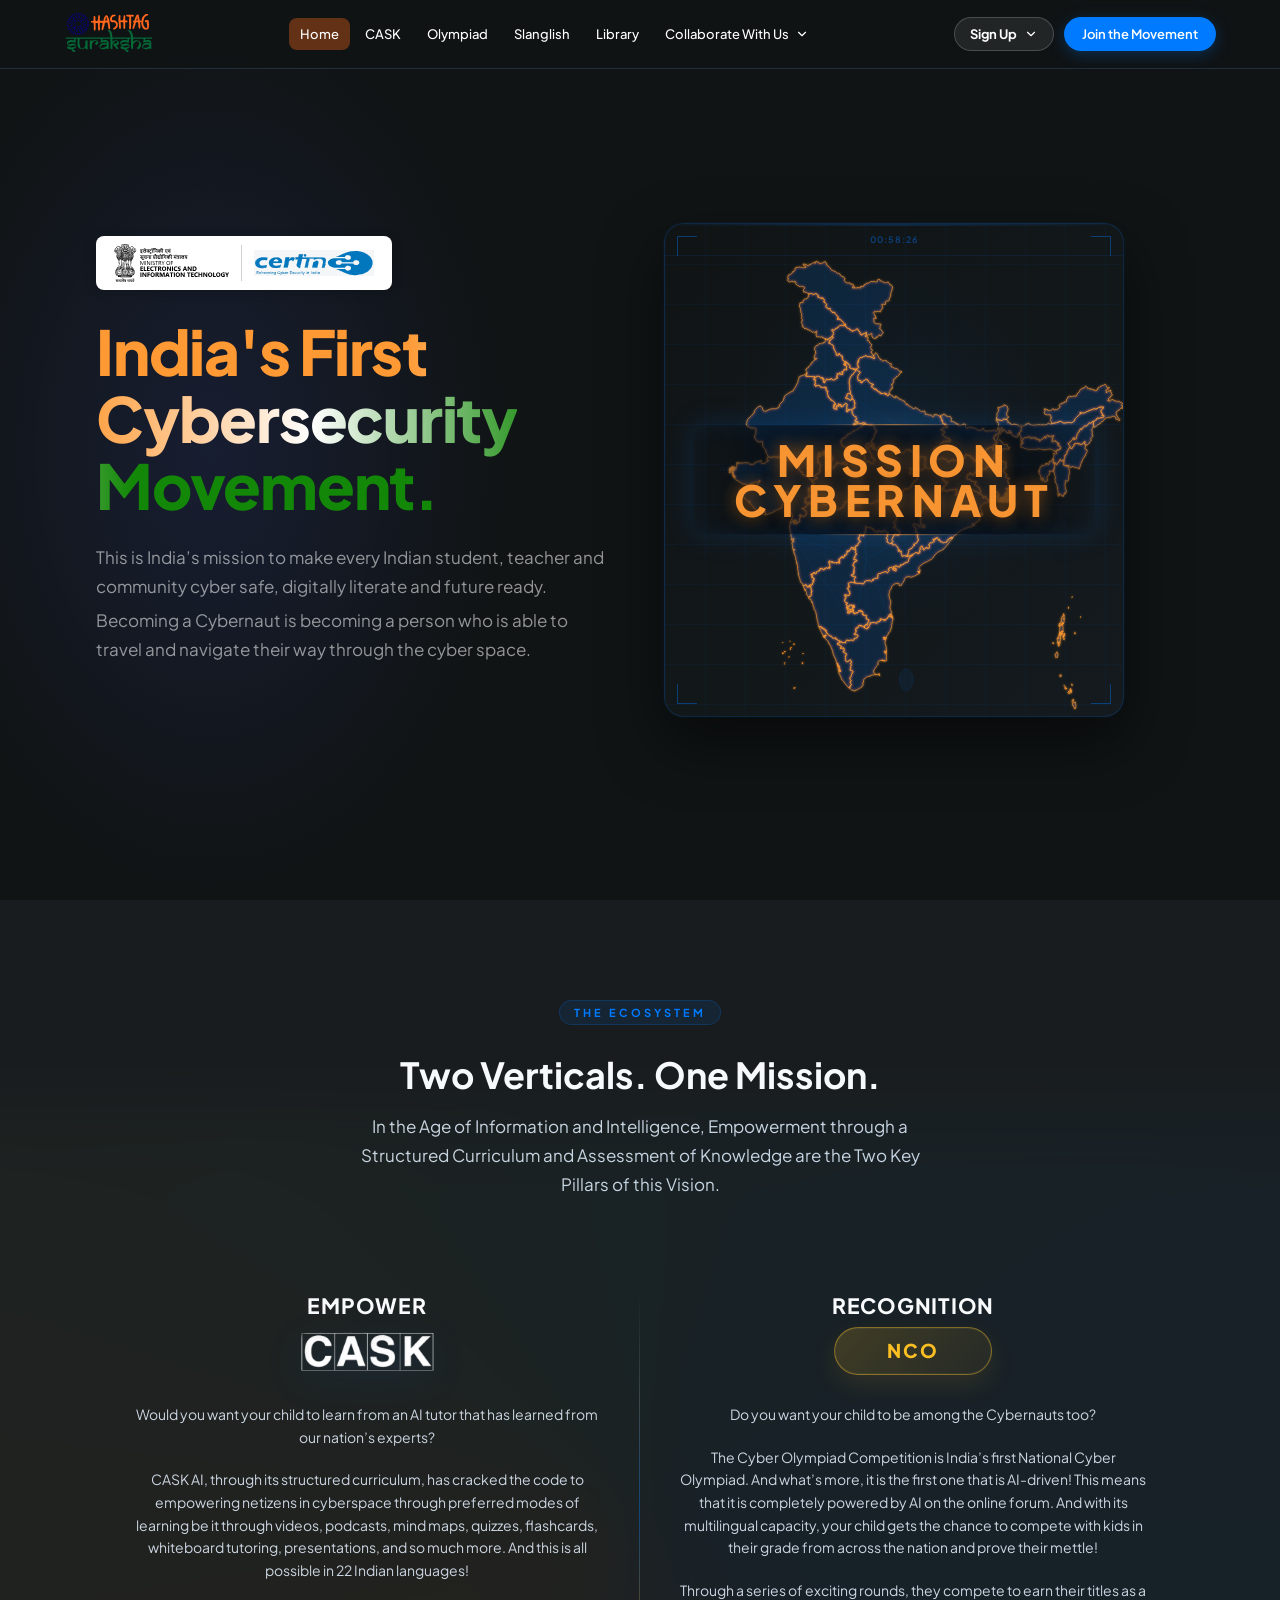
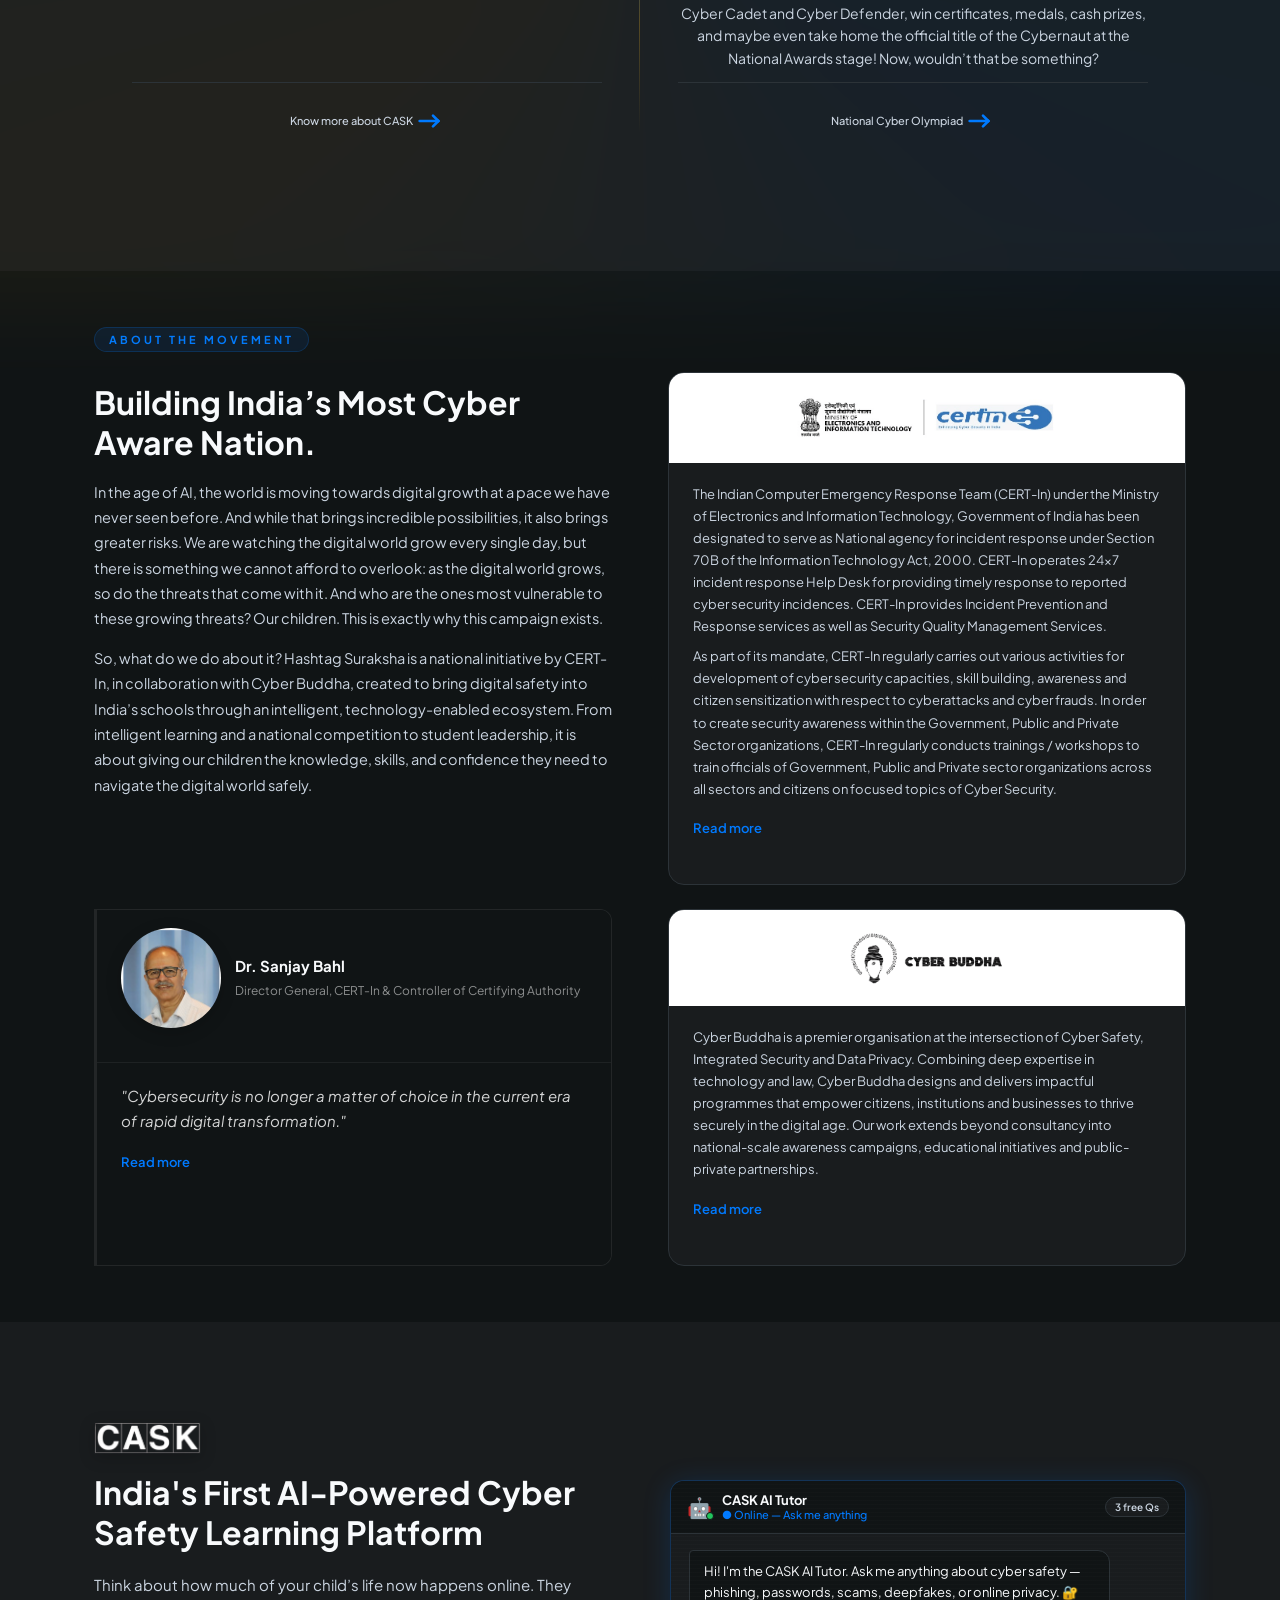
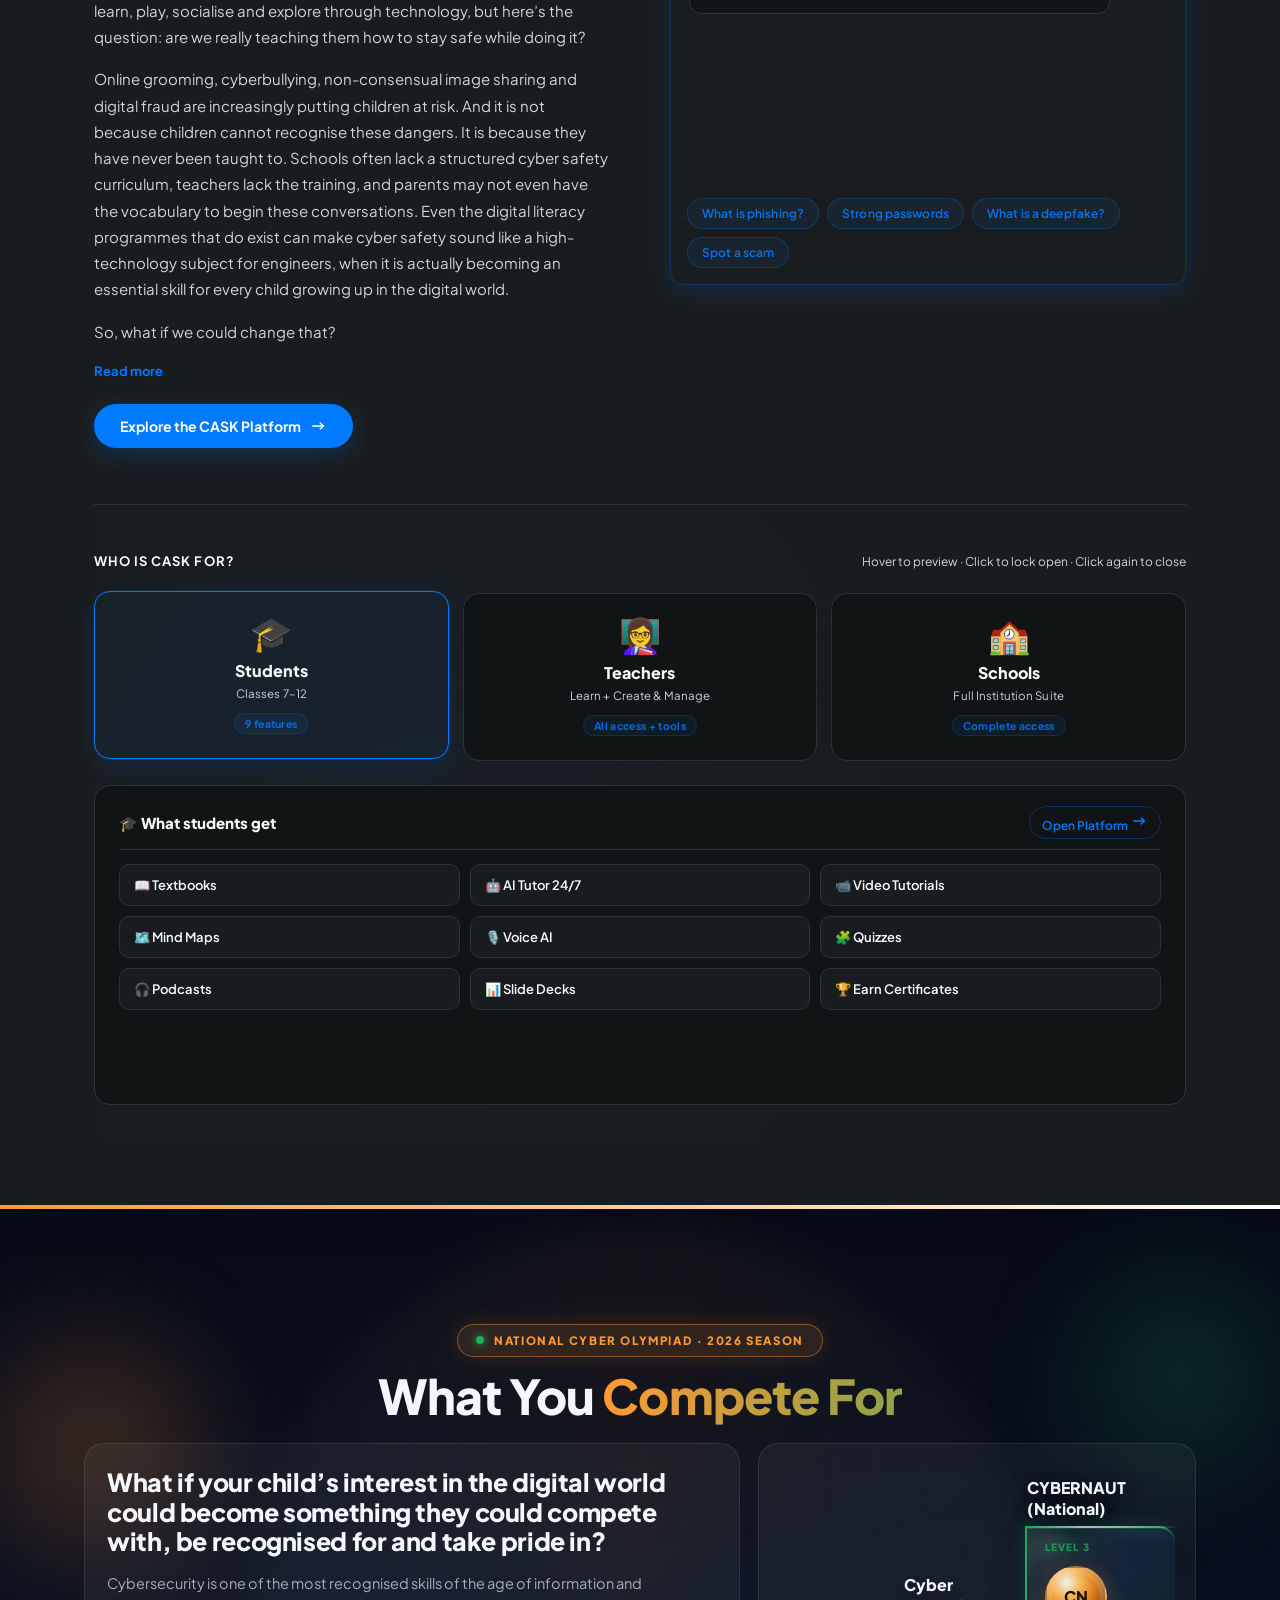
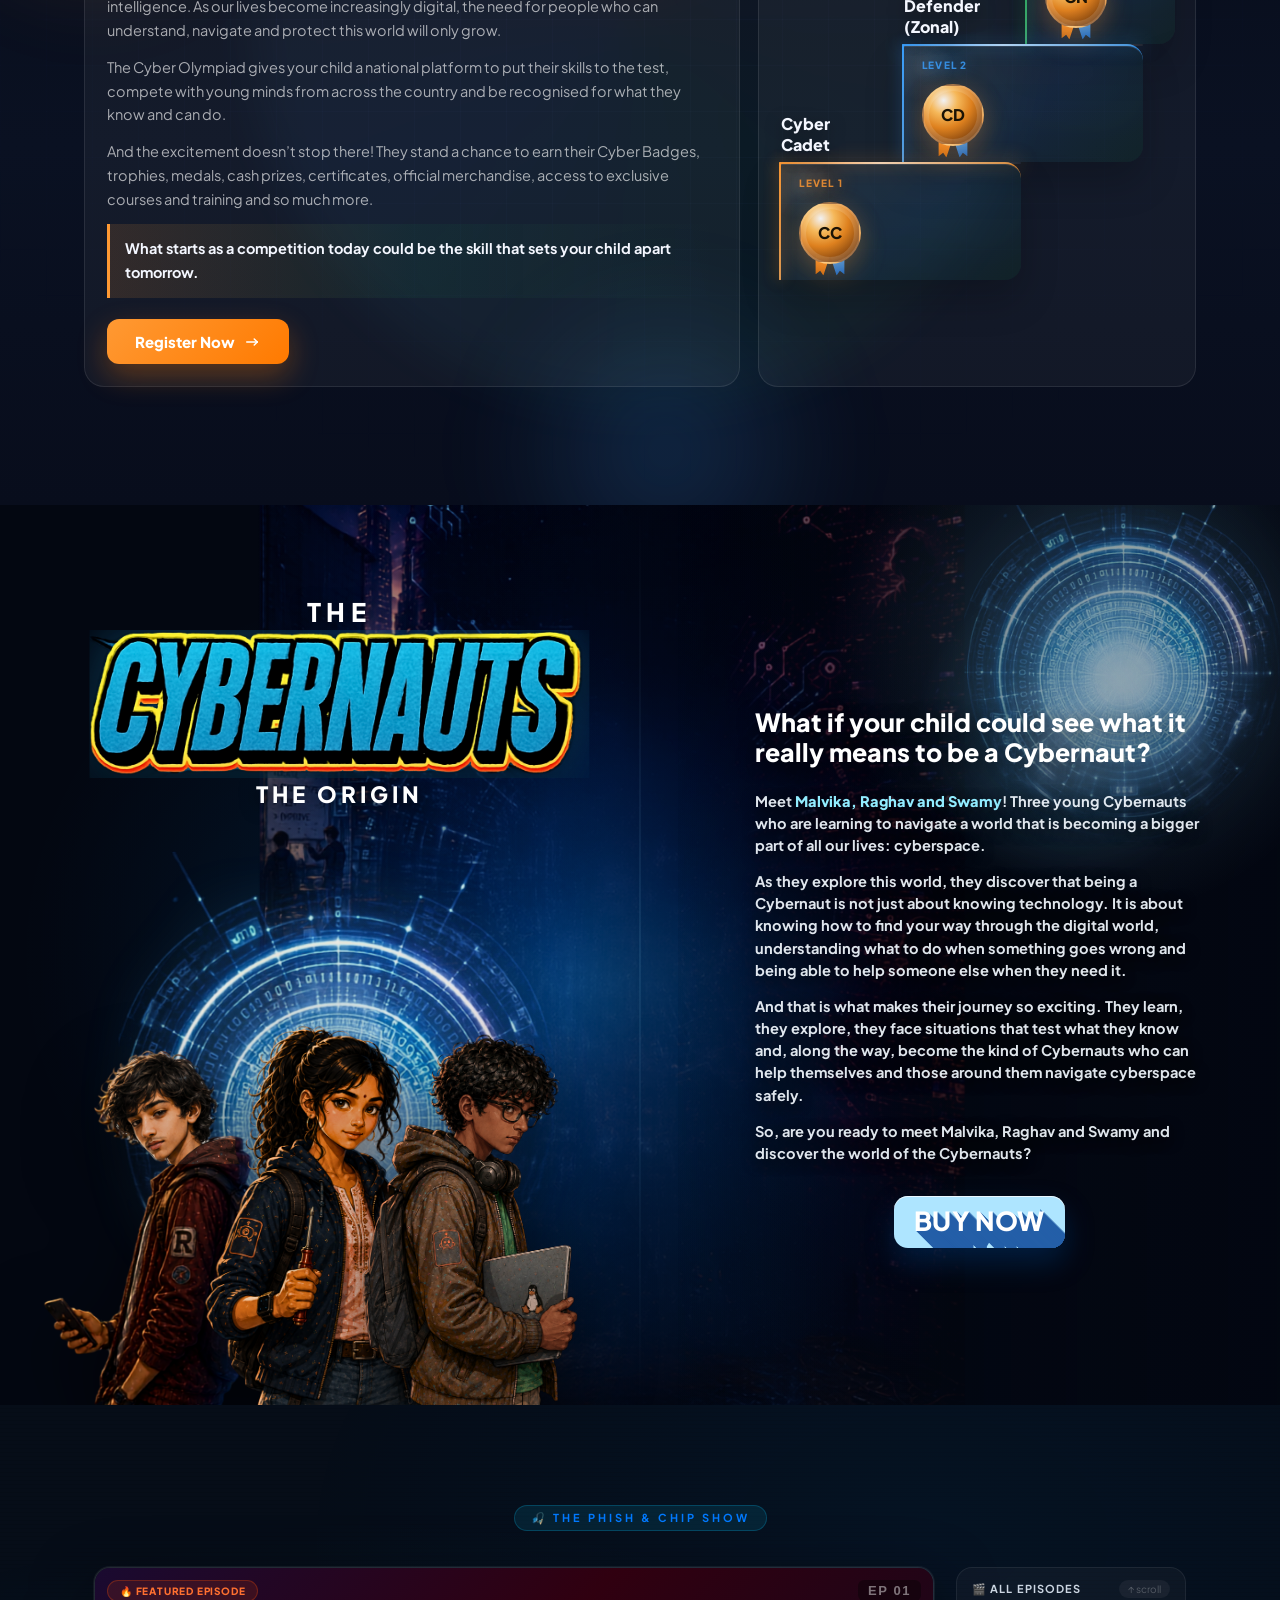
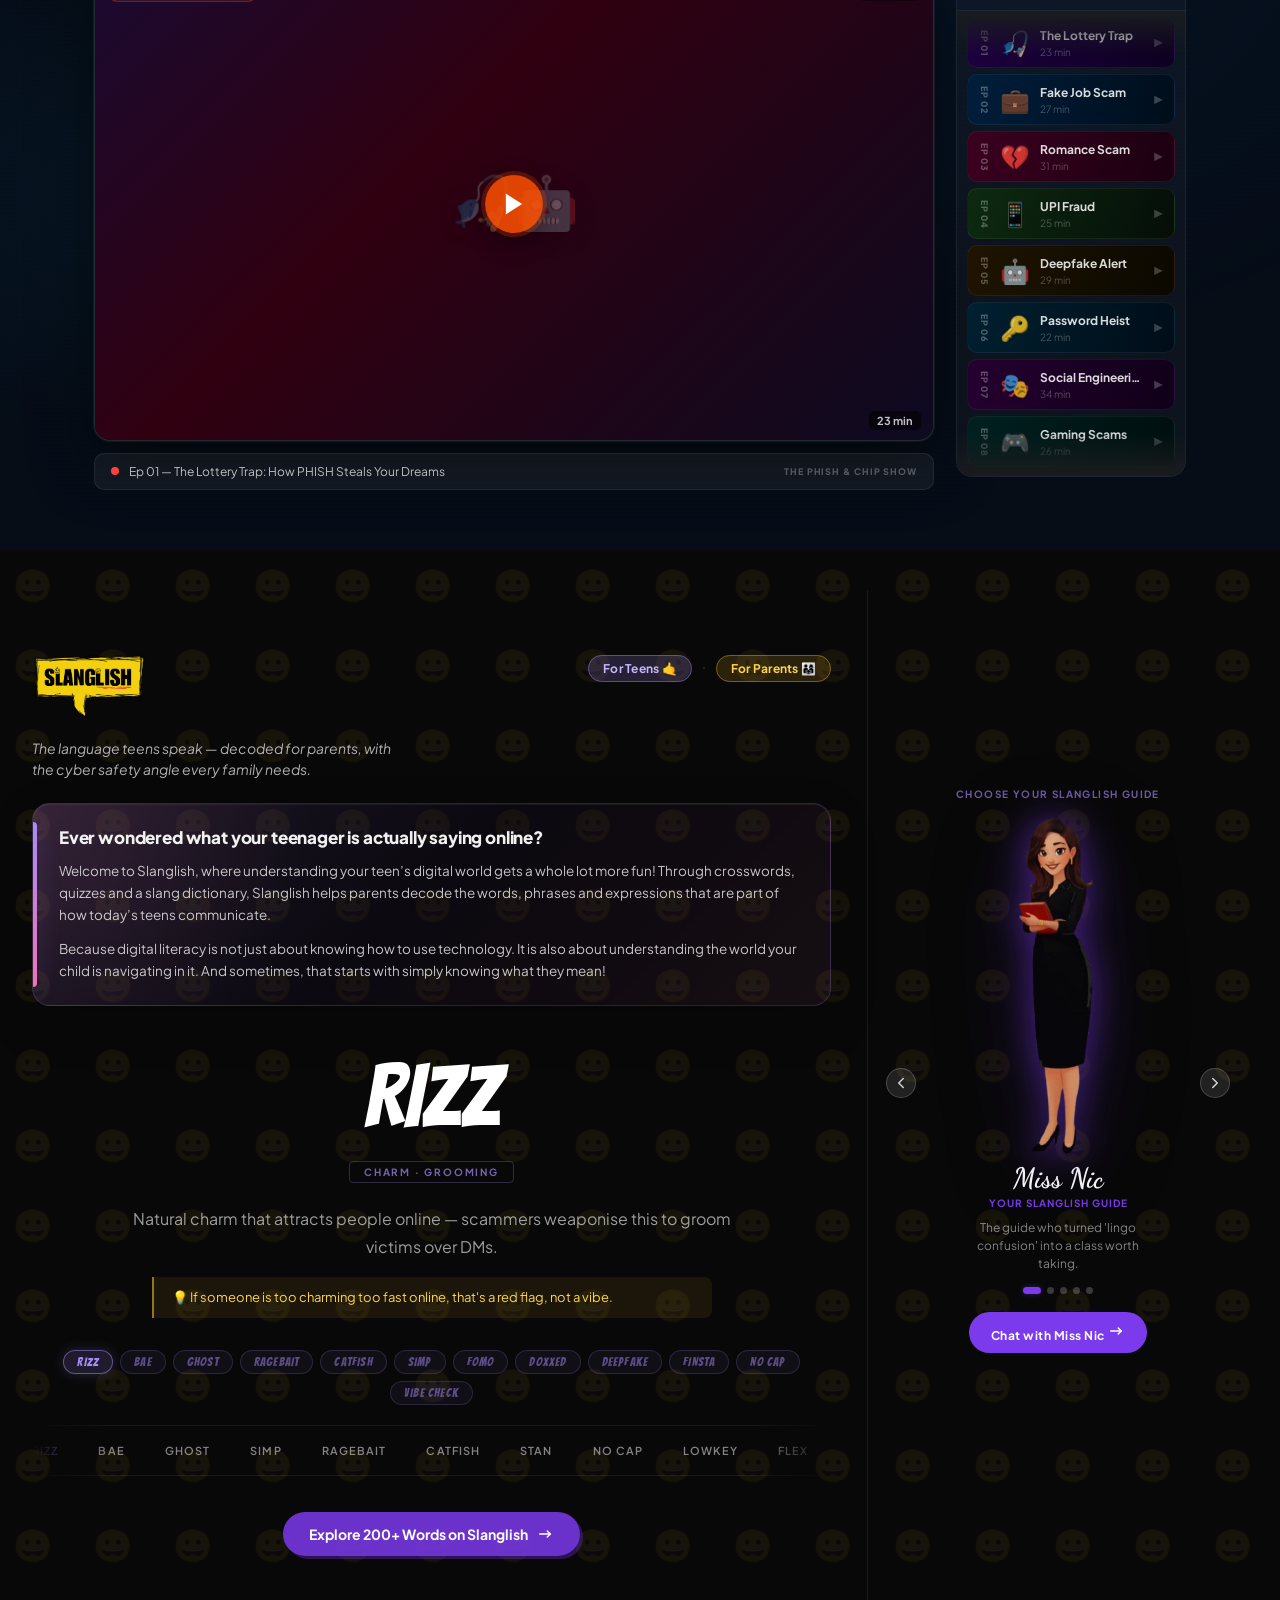
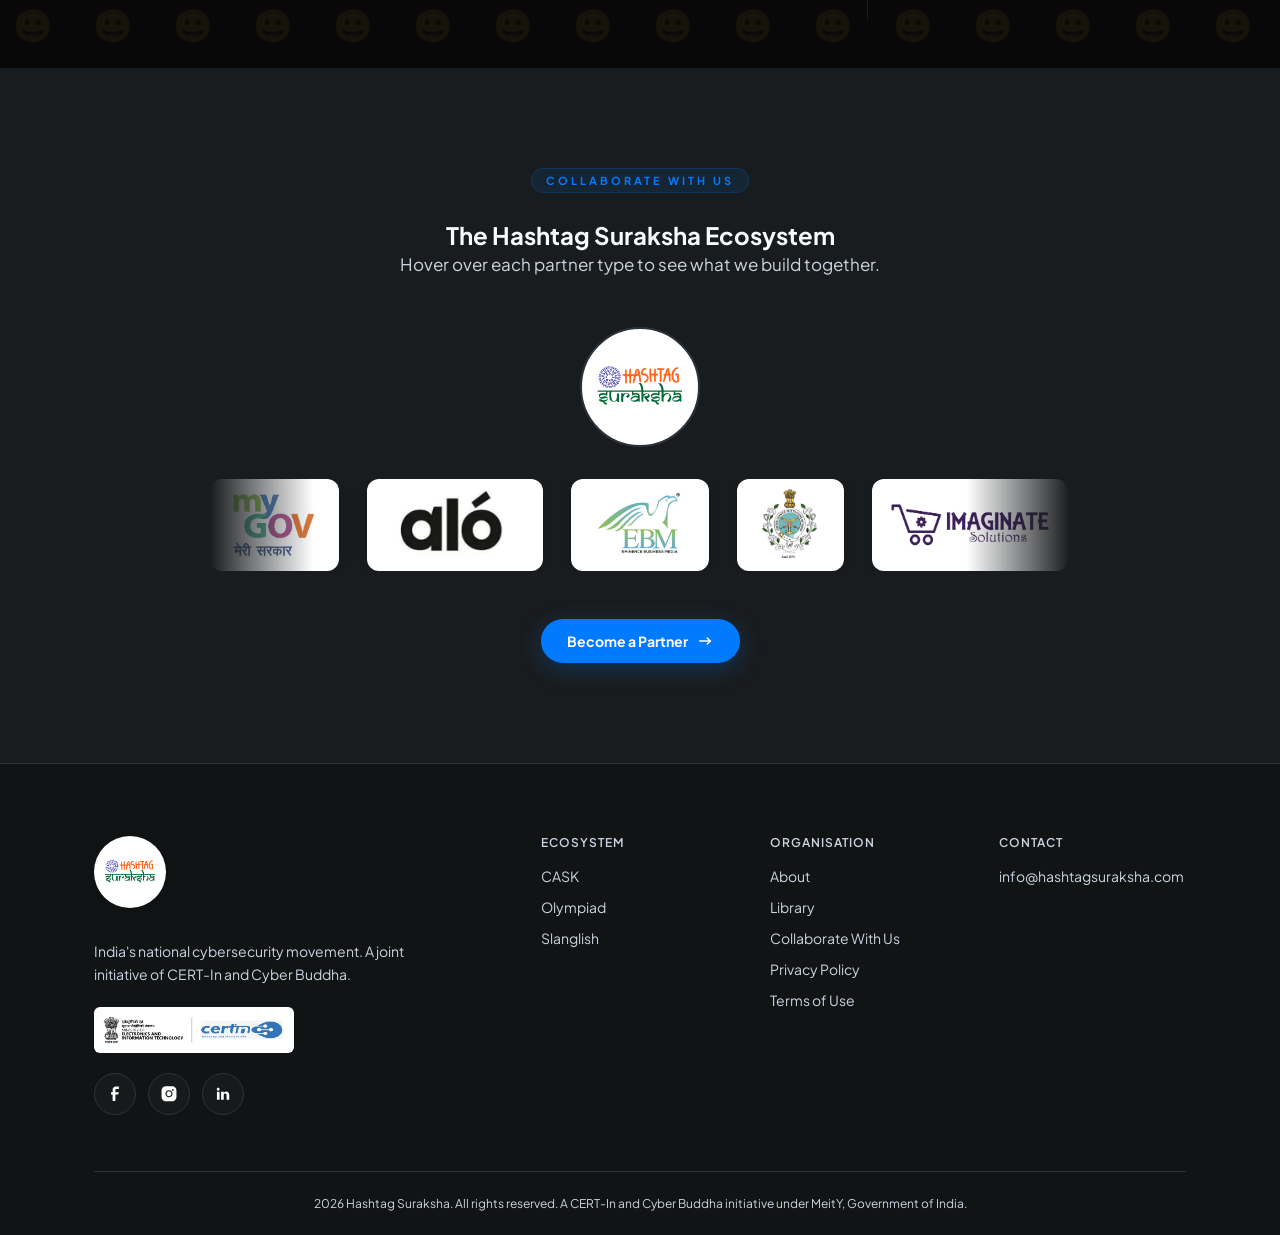
==== commit 8ad909d3: "Update button styles and SVG icon sizes for consistency across multiple pages; enhance layout with f" ====
--- a/index.html
+++ b/index.html
@@ -1,5 +1,6 @@
 <!DOCTYPE html>
 <html lang="en" data-theme="dark">
+
 <head>
   <meta charset="UTF-8" />
   <meta name="viewport" content="width=device-width, initial-scale=1.0" />
@@ -9,16 +10,26 @@
     try {
       localStorage.setItem('hs-theme', 'dark');
       localStorage.removeItem('suraksha-theme');
-    } catch (e) {}
+    } catch (e) { }
   </script>
   <style id="darkThemePrepaint">
-    html { background: #101415; color-scheme: dark; }
-    body { background: #101415; color: #F8FAFC; }
+    html {
+      background: #101415;
+      color-scheme: dark;
+    }
+
+    body {
+      background: #101415;
+      color: #F8FAFC;
+    }
   </style>
   <title>Hashtag Suraksha — India's National Cyber Safety Movement</title>
   <link rel="icon" type="image/svg+xml" href="./assets/images/hashtag-favicon.png" />
-  <meta name="description" content="India's national cybersecurity movement. CASK, Surakshak, Olympiad, The Phish & Chip Show, Slanglish. Backed by CERT-In and MeitY." />
-  <link href="https://fonts.googleapis.com/css2?family=Plus+Jakarta+Sans:ital,wght@0,400;0,500;0,600;0,700;0,800;1,400&family=Yatra+One&display=swap" rel="stylesheet" />
+  <meta name="description"
+    content="India's national cybersecurity movement. CASK, Surakshak, Olympiad, The Phish & Chip Show, Slanglish. Backed by CERT-In and MeitY." />
+  <link
+    href="https://fonts.googleapis.com/css2?family=Plus+Jakarta+Sans:ital,wght@0,400;0,500;0,600;0,700;0,800;1,400&family=Yatra+One&display=swap"
+    rel="stylesheet" />
   <link rel="stylesheet" href="./assets/css/global.css" />
   <link rel="stylesheet" href="./assets/css/style.css" />
   <link rel="stylesheet" href="./assets/css/home.css" />
@@ -26,121 +37,149 @@
   <link href="https://fonts.googleapis.com/css2?family=Dancing+Script:wght@700&display=swap" rel="stylesheet">
   <style>
     .nav.scrolled {
-        background: rgba(16, 20, 21, 0.88) !important;
-        border-bottom: 1px solid rgba(51, 65, 85, 0.6) !important;
-        box-shadow: 0 4px 24px rgba(0, 0, 0, 0.3) !important;
-    }
+      background: rgba(16, 20, 21, 0.88) !important;
+      border-bottom: 1px solid rgba(51, 65, 85, 0.6) !important;
+      box-shadow: 0 4px 24px rgba(0, 0, 0, 0.3) !important;
+    }
+
     [data-theme="light"] section.hero {
-        background: linear-gradient(180deg, #F5F7FF 0%, #E6E9F4 100%) !important;
-    }
-     [data-theme="light"] p.hero-sub{
-        color: #1A1A1A !important;
-     }
-     [data-theme="light"] .btn-hero-outline{
-        color: #1A1A1A !important;
-        border-color: #1A1A1A !important;
-     }
-     #ecosystem .card-footer-row {
-        align-items: center;
-     }
-     #ecosystem .card-link-arrow {
-        display: inline-flex;
-        align-items: center;
-        justify-content: center;
-        width: 2.35rem;
-        height: 2.35rem;
-        font-size: 1.75rem;
-        line-height: 1;
-        font-weight: 700;
-        flex-shrink: 0;
-        will-change: transform;
-        transition: color 0.3s ease, transform 0.38s cubic-bezier(.16,1,.3,1);
-        transform: translate3d(0, 0, 0);
-     }
-     #ecosystem .vertical-card:hover .card-link-arrow,
-     #ecosystem .vertical-card:focus-visible .card-link-arrow {
-        color: var(--primary);
-        transform: translate3d(4px, 0, 0) scale(1.03);
-     }
-     @media (max-width: 640px) {
-        #ecosystem .card-link-arrow {
-           width: 2.1rem;
-           height: 2.1rem;
-           font-size: 1.55rem;
-        }
-     }
-     @media (prefers-reduced-motion: reduce) {
-        #ecosystem .card-link-arrow {
-           transition: none;
-        }
-     }
-     @media (max-width: 1120px) {
-        #home .cert-govt-bar {
-           flex-wrap: nowrap;
-           max-width: 100%;
-           white-space: nowrap;
-        }
-     }
-     @media (max-width: 420px) {
-        #home .cert-govt-bar {
-           gap: 8px;
-           padding: 8px 12px;
-        }
-        #home .cert-govt-logo {
-           height: 32px;
-           max-width: 104px;
-        }
-        #home .cert-govt-divider {
-           height: 32px;
-        }
-     }
-     #slanglish .slang-cta-btn {
-        display: inline-flex;
-        align-items: center;
-        justify-content: center;
+      background: linear-gradient(180deg, #F5F7FF 0%, #E6E9F4 100%) !important;
+    }
+
+    [data-theme="light"] p.hero-sub {
+      color: #1A1A1A !important;
+    }
+
+    [data-theme="light"] .btn-hero-outline {
+      color: #1A1A1A !important;
+      border-color: #1A1A1A !important;
+    }
+
+    #ecosystem .card-footer-row {
+      align-items: center;
+    }
+
+    #ecosystem .card-link-arrow {
+      display: inline-grid;
+      place-items: center;
+      width: 2rem;
+      height: 2rem;
+      font-size: 0;
+      flex-shrink: 0;
+      transition: color 0.3s ease, transform 0.38s cubic-bezier(.16, 1, .3, 1);
+      transform: translateY(-0.04em);
+    }
+
+    #ecosystem .vertical-card:hover .card-link-arrow,
+    #ecosystem .vertical-card:focus-visible .card-link-arrow {
+      color: var(--primary);
+      transform: translate(4px, -0.04em) scale(1.03);
+    }
+
+    @media (max-width: 640px) {
+      #ecosystem .card-link-arrow {
+        width: 1.8rem;
+        height: 1.8rem;
+      }
+    }
+
+    @media (prefers-reduced-motion: reduce) {
+      #ecosystem .card-link-arrow {
+        transition: none;
+      }
+    }
+
+    @media (max-width: 1120px) {
+      #home .cert-govt-bar {
+        flex-wrap: nowrap;
+        max-width: 100%;
         white-space: nowrap;
+      }
+    }
+
+    @media (max-width: 420px) {
+      #home .cert-govt-bar {
+        gap: 8px;
+        padding: 8px 12px;
+      }
+
+      #home .cert-govt-logo {
+        height: 32px;
+        max-width: 104px;
+      }
+
+      #home .cert-govt-divider {
+        height: 32px;
+      }
+    }
+
+    #slanglish .slang-cta-btn {
+      display: inline-flex;
+      align-items: center;
+      justify-content: center;
+      white-space: nowrap;
+      max-width: 100%;
+    }
+
+    #slanglish .slang-car-arrow {
+      position: relative;
+      display: inline-flex;
+      align-items: center;
+      justify-content: center;
+      padding: 0;
+      font-size: 0;
+      line-height: 1;
+      text-align: center;
+    }
+
+    #slanglish .slang-car-arrow svg {
+      width: 18px;
+      height: 18px;
+    }
+
+    @media (max-width: 420px) {
+      #slanglish .slang-cta-btn {
+        padding: 13px 20px;
+        font-size: 14px;
+      }
+    }
+
+    @media (max-width: 1024px) {
+
+      html,
+      body {
+        width: 100%;
         max-width: 100%;
-     }
-     #slanglish .slang-car-arrow {
+        overflow-x: hidden !important;
+      }
+
+      body {
         position: relative;
-        display: inline-flex;
-        align-items: center;
-        justify-content: center;
-        padding: 0;
-        font-size: 0;
-        line-height: 1;
-        text-align: center;
-     }
-     #slanglish .slang-car-arrow::before {
-        content: "";
-        width: 8px;
-        height: 8px;
-        border-top: 2px solid currentColor;
-        border-right: 2px solid currentColor;
-        display: block;
-     }
-     #slanglish .slang-car-prev::before {
-        transform: translateX(1px) rotate(225deg);
-     }
-     #slanglish .slang-car-next::before {
-        transform: translateX(-1px) rotate(45deg);
-     }
-     @media (max-width: 420px) {
-        #slanglish .slang-cta-btn {
-           padding: 13px 20px;
-           font-size: 14px;
-        }
-     }
-     @media (max-width: 1024px) {
-        html,
-        body {
-           width: 100%;
-           max-width: 100%;
-           overflow-x: hidden !important;
-        }
-        body {
-           position: relative;
-        }
+      }
+
+      .hero,
+      .verticals-section,
+      .movement-section,
+      .cask-section,
+      .olymp,
+      .cybernaut-section,
+      .pnc-section,
+      .slanglish-spotlight-section,
+      .partner-wheel-section {
+        max-width: 100%;
+        overflow-x: clip;
+      }
+
+      .container,
+      .nav-inner,
+      .mobile-menu {
+        max-width: 100%;
+      }
+    }
+
+    @media (max-width: 1024px) {
+      @supports not (overflow: clip) {
+
         .hero,
         .verticals-section,
         .movement-section,
@@ -150,32 +189,13 @@
         .pnc-section,
         .slanglish-spotlight-section,
         .partner-wheel-section {
-           max-width: 100%;
-           overflow-x: clip;
+          overflow-x: hidden;
         }
-        .container,
-        .nav-inner,
-        .mobile-menu {
-           max-width: 100%;
-        }
-     }
-     @media (max-width: 1024px) {
-        @supports not (overflow: clip) {
-           .hero,
-           .verticals-section,
-           .movement-section,
-           .cask-section,
-           .olymp,
-           .cybernaut-section,
-           .pnc-section,
-           .slanglish-spotlight-section,
-           .partner-wheel-section {
-              overflow-x: hidden;
-           }
-        }
-     }
+      }
+    }
   </style>
 </head>
+
 <body>
 
   <div id="cursorGlow" class="cursor-glow"></div>
@@ -195,7 +215,8 @@
         <li><a href="https://slanglish.cyberbuddhas.com/" target="_blank">Slanglish</a></li>
         <li><a href="resources.html">Library</a></li>
         <li class="nav-dropdown">
-          <a href="sponsor.html" class="nav-dropdown-link">Collaborate With Us <span class="nav-dropdown-arrow" aria-hidden="true">&#9662;</span></a>
+          <a href="sponsor.html" class="nav-dropdown-link">Collaborate With Us <span class="nav-dropdown-arrow"
+              aria-hidden="true"></span></a>
           <div class="nav-dropdown-menu" aria-label="Collaborate With Us options">
             <a href="sponsor.html">For Corporates</a>
             <a href="schools-registration.html">For Schools</a>
@@ -204,7 +225,8 @@
       </ul>
       <div class="nav-right">
         <div class="nav-dropdown nav-signup-dropdown">
-          <button type="button" class="nav-signup-btn">Sign Up <span class="nav-dropdown-arrow" aria-hidden="true">&#9662;</span></button>
+          <button type="button" class="nav-signup-btn">Sign Up <span class="nav-dropdown-arrow"
+              aria-hidden="true"></span></button>
           <div class="nav-dropdown-menu nav-signup-menu" aria-label="Sign Up options">
             <a href="https://cask.ai.in/auth/signup" target="_blank">Student Signup</a>
             <a href="https://cask.ai.in/auth/signup?as=staff" target="_blank">School Signup</a>
@@ -213,10 +235,20 @@
         <a href="surakshak.html" class="nav-cta">Join the Movement</a>
       </div>
       <div class="nav-right-mobile">
-          <button class="hamburger" id="hamburger" type="button" aria-label="Open mobile menu" aria-expanded="false" aria-controls="mobileMenu">
-            <svg class="menu-icon" viewBox="0 0 24 24" fill="none" stroke="currentColor" stroke-width="2" stroke-linecap="round" stroke-linejoin="round" aria-hidden="true"><path d="M4 6h16"/><path d="M4 12h16"/><path d="M4 18h16"/></svg>
-            <svg class="close-icon" viewBox="0 0 24 24" fill="none" stroke="currentColor" stroke-width="2" stroke-linecap="round" stroke-linejoin="round" aria-hidden="true"><path d="M18 6 6 18"/><path d="m6 6 12 12"/></svg>
-          </button>
+        <button class="hamburger" id="hamburger" type="button" aria-label="Open mobile menu" aria-expanded="false"
+          aria-controls="mobileMenu">
+          <svg class="menu-icon" viewBox="0 0 24 24" fill="none" stroke="currentColor" stroke-width="2"
+            stroke-linecap="round" stroke-linejoin="round" aria-hidden="true">
+            <path d="M4 6h16" />
+            <path d="M4 12h16" />
+            <path d="M4 18h16" />
+          </svg>
+          <svg class="close-icon" viewBox="0 0 24 24" fill="none" stroke="currentColor" stroke-width="2"
+            stroke-linecap="round" stroke-linejoin="round" aria-hidden="true">
+            <path d="M18 6 6 18" />
+            <path d="m6 6 12 12" />
+          </svg>
+        </button>
       </div>
     </div>
     <div class="mobile-menu" id="mobileMenu">
@@ -230,9 +262,18 @@
       <div class="mobile-nav-dropdown" data-mobile-dropdown>
         <div class="mobile-nav-dropdown-head">
           <a href="sponsor.html">Collaborate With Us</a>
-          <button type="button" class="mobile-nav-dropdown-toggle" data-mobile-dropdown-toggle aria-expanded="false" aria-label="Open Collaborate With Us options">
-            <svg class="mobile-arrow mobile-arrow-down" viewBox="0 0 24 24" fill="none" stroke="currentColor" stroke-width="2" stroke-linecap="round" stroke-linejoin="round" aria-hidden="true"><path d="m6 9 6 6 6-6"/></svg>
-            <svg class="mobile-arrow mobile-arrow-up" viewBox="0 0 24 24" fill="none" stroke="currentColor" stroke-width="2" stroke-linecap="round" stroke-linejoin="round" aria-hidden="true"><path d="m18 15-6-6-6 6"/></svg>
+          <button type="button" class="mobile-nav-dropdown-toggle" data-mobile-dropdown-toggle aria-expanded="false"
+            aria-label="Open Collaborate With Us options">
+            <svg class="mobile-arrow mobile-arrow-down" viewBox="0 0 24 24" fill="none" stroke="currentColor"
+              stroke-width="2" stroke-linecap="round" stroke-linejoin="round" aria-hidden="true">
+              <path stroke="none" d="M0 0h24v24H0z" fill="none" />
+              <path d="M6 9l6 6l6 -6" />
+            </svg>
+            <svg class="mobile-arrow mobile-arrow-up" viewBox="0 0 24 24" fill="none" stroke="currentColor"
+              stroke-width="2" stroke-linecap="round" stroke-linejoin="round" aria-hidden="true">
+              <path stroke="none" d="M0 0h24v24H0z" fill="none" />
+              <path d="M6 15l6 -6l6 6" />
+            </svg>
           </button>
         </div>
         <div class="mobile-nav-dropdown-menu">
@@ -243,9 +284,18 @@
       <div class="mobile-nav-dropdown mobile-signup-dropdown" data-mobile-dropdown>
         <div class="mobile-nav-dropdown-head">
           <a href="olympiad.html#register">Sign Up</a>
-          <button type="button" class="mobile-nav-dropdown-toggle" data-mobile-dropdown-toggle aria-expanded="false" aria-label="Open Sign Up options">
-            <svg class="mobile-arrow mobile-arrow-down" viewBox="0 0 24 24" fill="none" stroke="currentColor" stroke-width="2" stroke-linecap="round" stroke-linejoin="round" aria-hidden="true"><path d="m6 9 6 6 6-6"/></svg>
-            <svg class="mobile-arrow mobile-arrow-up" viewBox="0 0 24 24" fill="none" stroke="currentColor" stroke-width="2" stroke-linecap="round" stroke-linejoin="round" aria-hidden="true"><path d="m18 15-6-6-6 6"/></svg>
+          <button type="button" class="mobile-nav-dropdown-toggle" data-mobile-dropdown-toggle aria-expanded="false"
+            aria-label="Open Sign Up options">
+            <svg class="mobile-arrow mobile-arrow-down" viewBox="0 0 24 24" fill="none" stroke="currentColor"
+              stroke-width="2" stroke-linecap="round" stroke-linejoin="round" aria-hidden="true">
+              <path stroke="none" d="M0 0h24v24H0z" fill="none" />
+              <path d="M6 9l6 6l6 -6" />
+            </svg>
+            <svg class="mobile-arrow mobile-arrow-up" viewBox="0 0 24 24" fill="none" stroke="currentColor"
+              stroke-width="2" stroke-linecap="round" stroke-linejoin="round" aria-hidden="true">
+              <path stroke="none" d="M0 0h24v24H0z" fill="none" />
+              <path d="M6 15l6 -6l6 6" />
+            </svg>
           </button>
         </div>
         <div class="mobile-nav-dropdown-menu">
@@ -265,14 +315,18 @@
         <!-- LEFT: Text -->
         <div class="hero-text">
           <div class="cert-govt-bar">
-            <img src="assets/meity.svg" alt="Ministry of Electronics and Information Technology" class="cert-govt-logo" />
+            <img src="assets/meity.svg" alt="Ministry of Electronics and Information Technology"
+              class="cert-govt-logo" />
             <div class="cert-govt-divider"></div>
             <img src="assets/certin.svg" alt="CERT-In" class="cert-govt-logo" />
             <!-- <span class="cert-govt-text">An initiative of CERT-In under the aegis of MeitY</span> -->
           </div>
-          <h1 class="hero-headline"><span class="hero-gradient-text">India's First<br />Cybersecurity<br />Movement.</span></h1>
-          <p class="hero-sub">This is India’s mission to make every Indian student, teacher and community cyber safe, digitally literate and future ready. <br />
-          <span class="hero-sub-line">Becoming a Cybernaut is becoming a person who is able to travel and navigate their way through the cyber space.</span>
+          <h1 class="hero-headline"><span class="hero-gradient-text">India's
+              First<br />Cybersecurity<br />Movement.</span></h1>
+          <p class="hero-sub">This is India’s mission to make every Indian student, teacher and community cyber safe,
+            digitally literate and future ready. <br />
+            <span class="hero-sub-line">Becoming a Cybernaut is becoming a person who is able to travel and navigate
+              their way through the cyber space.</span>
           </p>
 
           <!-- <div class="hero-actions">
@@ -297,140 +351,264 @@
             <div class="map-scan-line"></div>
 
             <!-- Ambient glow -->
-            <div style="position:absolute;left:50%;top:45%;transform:translate(-50%,-50%);width:70%;height:80%;background:radial-gradient(ellipse, rgba(0,122,255,0.07) 0%, transparent 70%);pointer-events:none;"></div>
+            <div
+              style="position:absolute;left:50%;top:45%;transform:translate(-50%,-50%);width:70%;height:80%;background:radial-gradient(ellipse, rgba(0,122,255,0.07) 0%, transparent 70%);pointer-events:none;">
+            </div>
 
             <!-- Top HUD bar -->
-            <div style="position:absolute;top:0;left:0;right:0;display:flex;justify-content:center;align-items:center;padding:10px 16px;border-bottom:1px solid rgba(0,122,255,0.1);font-size:9px;font-weight:700;letter-spacing:0.12em;text-transform:uppercase;color:rgba(0,122,255,0.55);z-index:10;font-family:var(--font-ui);">
+            <div
+              style="position:absolute;top:0;left:0;right:0;display:flex;justify-content:center;align-items:center;padding:10px 16px;border-bottom:1px solid rgba(0,122,255,0.1);font-size:9px;font-weight:700;letter-spacing:0.12em;text-transform:uppercase;color:rgba(0,122,255,0.55);z-index:10;font-family:var(--font-ui);">
               <span id="heroLiveTime" style="color:rgba(0,122,255,0.4);">00:00:00</span>
             </div>
 
             <!-- Main SVG Map — Simplemaps accurate India boundaries -->
-            <svg viewBox="-30 -30 930 1000" fill="none" xmlns="http://www.w3.org/2000/svg" preserveAspectRatio="xMidYMid meet" style="position:absolute;inset:0;width:100%;height:100%;">
+            <svg viewBox="-30 -30 930 1000" fill="none" xmlns="http://www.w3.org/2000/svg"
+              preserveAspectRatio="xMidYMid meet" style="position:absolute;inset:0;width:100%;height:100%;">
               <defs>
                 <filter id="mapGlow" x="-15%" y="-15%" width="130%" height="130%">
-                  <feGaussianBlur stdDeviation="4" result="blur"/>
-                  <feColorMatrix in="blur" type="matrix" values="0 0 0 0 0  0 0.478 0 0 1  0 0 0 0 1  0 0 0 0.6 0" result="coloredBlur"/>
-                  <feMerge><feMergeNode in="coloredBlur"/><feMergeNode in="SourceGraphic"/></feMerge>
+                  <feGaussianBlur stdDeviation="4" result="blur" />
+                  <feColorMatrix in="blur" type="matrix" values="0 0 0 0 0  0 0.478 0 0 1  0 0 0 0 1  0 0 0 0.6 0"
+                    result="coloredBlur" />
+                  <feMerge>
+                    <feMergeNode in="coloredBlur" />
+                    <feMergeNode in="SourceGraphic" />
+                  </feMerge>
                 </filter>
                 <filter id="cityGlow" x="-200%" y="-200%" width="500%" height="500%">
-                  <feGaussianBlur stdDeviation="6" result="blur"/>
-                  <feColorMatrix in="blur" type="matrix" values="0 0 0 0 0  0 0.478 0 0 1  0 0 0 0 1  0 0 0 0.7 0" result="coloredBlur"/>
-                  <feMerge><feMergeNode in="coloredBlur"/><feMergeNode in="SourceGraphic"/></feMerge>
+                  <feGaussianBlur stdDeviation="6" result="blur" />
+                  <feColorMatrix in="blur" type="matrix" values="0 0 0 0 0  0 0.478 0 0 1  0 0 0 0 1  0 0 0 0.7 0"
+                    result="coloredBlur" />
+                  <feMerge>
+                    <feMergeNode in="coloredBlur" />
+                    <feMergeNode in="SourceGraphic" />
+                  </feMerge>
                 </filter>
                 <filter id="outerGlow" x="-20%" y="-20%" width="140%" height="140%">
-                  <feGaussianBlur stdDeviation="8" result="blur"/>
-                  <feColorMatrix in="blur" type="matrix" values="0 0 0 0 0  0 0.478 0 0 1  0 0 0 0 1  0 0 0 0.25 0" result="coloredBlur"/>
-                  <feMerge><feMergeNode in="coloredBlur"/><feMergeNode in="SourceGraphic"/></feMerge>
+                  <feGaussianBlur stdDeviation="8" result="blur" />
+                  <feColorMatrix in="blur" type="matrix" values="0 0 0 0 0  0 0.478 0 0 1  0 0 0 0 1  0 0 0 0.25 0"
+                    result="coloredBlur" />
+                  <feMerge>
+                    <feMergeNode in="coloredBlur" />
+                    <feMergeNode in="SourceGraphic" />
+                  </feMerge>
                 </filter>
                 <filter id="tricolorGlow" x="-8%" y="-8%" width="116%" height="116%">
-                  <feGaussianBlur stdDeviation="2.5" result="blur"/>
-                  <feMerge><feMergeNode in="blur"/><feMergeNode in="SourceGraphic"/></feMerge>
+                  <feGaussianBlur stdDeviation="2.5" result="blur" />
+                  <feMerge>
+                    <feMergeNode in="blur" />
+                    <feMergeNode in="SourceGraphic" />
+                  </feMerge>
                 </filter>
                 <style>
-                  #map-states { animation: tricolorBorder 9s linear infinite; }
+                  #map-states {
+                    animation: tricolorBorder 9s linear infinite;
+                  }
+
                   @keyframes tricolorBorder {
-                    0%   { stroke: rgba(255,153,51,0.75); }
-                    28%  { stroke: rgba(255,153,51,0.75); }
-                    35%  { stroke: rgba(255,255,255,0.65); }
-                    62%  { stroke: rgba(255,255,255,0.65); }
-                    69%  { stroke: rgba(19,136,8,0.75); }
-                    96%  { stroke: rgba(19,136,8,0.75); }
-                    100% { stroke: rgba(255,153,51,0.75); }
+                    0% {
+                      stroke: rgba(255, 153, 51, 0.75);
+                    }
+
+                    28% {
+                      stroke: rgba(255, 153, 51, 0.75);
+                    }
+
+                    35% {
+                      stroke: rgba(255, 255, 255, 0.65);
+                    }
+
+                    62% {
+                      stroke: rgba(255, 255, 255, 0.65);
+                    }
+
+                    69% {
+                      stroke: rgba(19, 136, 8, 0.75);
+                    }
+
+                    96% {
+                      stroke: rgba(19, 136, 8, 0.75);
+                    }
+
+                    100% {
+                      stroke: rgba(255, 153, 51, 0.75);
+                    }
                   }
-                  #map-states path { transition: fill 0.2s; }
-                  #map-states path:hover { fill: rgba(0,122,255,0.18); stroke: rgba(0,122,255,0.65) !important; cursor: default; }
+
+                  #map-states path {
+                    transition: fill 0.2s;
+                  }
+
+                  #map-states path:hover {
+                    fill: rgba(0, 122, 255, 0.18);
+                    stroke: rgba(0, 122, 255, 0.65) !important;
+                    cursor: default;
+                  }
                 </style>
               </defs>
 
- <g id="map-states" fill="rgba(0,122,255,0.08)" stroke="rgba(255,153,51,0.75)" stroke-width="1.8" stroke-linecap="round" stroke-linejoin="round" filter="url(#tricolorGlow)">
-  <path d="M802.5 941.1l-0.2 0.4 0.3 0.4 0.5-0.1 0.4 0.8-0.1 0.3 0.2 0.7 0.1 0.8-0.1 1 0.4 0.2 0.4 0.8 0.1 1.1-0.2 0.3 0.4 0.4 0.2 0.6-0.5 0.5-0.2 0.6 0.2 0.3-0.6 0.3 0.2 0.5-0.3 0.4 0 0.6 0.5 0.2-0.4 1-0.3 0.2-0.4-0.5-0.5 0-0.2 0.4 0.1 0.5-0.5 0.7-0.6-0.2 0.2-1.2-0.4-0.2-0.4-0.6 0.2-0.4-0.5-0.4 0.1-0.5-0.4-0.7-0.4 0-0.2-0.5 0.3-0.3-0.2-0.7-0.4-0.2-0.2-0.6-0.4 0.1-0.3-0.6-0.3-0.2-0.5 0.1-0.1-0.8 0.1-1.1-0.2-0.1-0.2-1.1 0.6-0.4 0-1 0.3-0.4 0.7 0 0.6 0.1 0.6-0.7 1.4-0.1 0-0.3 0.5-0.3 0.6-0.1z m-3.7-5.6l0.3 0.6 0 0.7 0.9 0.6-0.1 0.5-0.3 0.3-0.5 1-0.5 0.2-0.7 0.5-0.3 0.7-0.6 0.5-0.5-0.7 0.1-0.6-0.2-0.5 0.3-0.4-0.1-1.1 0.8-0.5 1.3-0.4-0.1-1.2 0.2-0.2z m-9.1-16l0.8 0.5-0.2 0.9 0.5 0.4 0.3-0.3 0.8 0.9 0.4 1.1-0.4 0.7-0.5-0.8-0.7-0.2-0.5 0.2-0.6 0.5-0.6-0.2-0.3-0.3 0.1-0.7-0.8-0.5-0.2-0.5 0.4-0.4-0.1-0.5 0.4-0.5 0.5 0.1 0.7-0.4z m4.6-0.1l0.4 0.1 0.5 0.9-0.1 1.6-0.1 0.1-1.8-1.5 0.9-0.9 0.2-0.3z m0.8-2.7l0.3 0.4 0.1 1.2 0.2 0.6-0.2 0.2-0.6-0.8 0.3-0.4-0.3-0.3-0.2-0.7 0.4-0.2z m-1.4-2.9l0.5 0.1 0 0.8-0.5 0.7-0.5 0.2-0.1 0.6 0.6 0.7 0.1 0.5 0.5 0.3 0.1 0.6-0.3 0.8-0.9 0.1 0 0.9-0.4 0.1-0.2-1.1 1.1-0.5 0-0.6-0.3-0.2-0.8 0.9-0.1-0.7-0.7-1.3-0.1-1.4 0.6-0.3 0.4-0.3 0.1-0.7 0.9-0.2z m-8-1l0.5 1-0.4 0.2-0.5-0.6 0.4-0.6z m-3-2.5l0.5 0.3-0.3 1-0.2 0.9 0.8 0.9 1.1 0.5 0.3 0.4-0.3 0.5-0.8-0.2-1.1-0.6-0.6-0.7-0.5-0.7 0-1 0.3-0.9 0.8-0.4z m-2.2-3.2l0.3 0.3-0.1 0.6-0.5-0.3 0.3-0.6z m15.6-2.8l0.2 1.2 0.4 0.1 0.2 1.6-0.5 0 0-1.3-0.4-0.8 0.1-0.8z m-22.6-18.6l0.7 0.7 0.3 0.7 0.2 0.8-0.2 0.7-0.4 0.4-0.6 0.2-0.5-0.3-1.1 0.1-0.3-0.6 0-1.9 1.3 0 0.6-0.8z m-7.5-46l1.2 1 0.1 1.4 0.7 0.7-0.1 1.2 0.4 1.1 0 0.6-0.6 0.3 0.1 0.4-0.8 0.6-0.3 0.6 0.1 0.6 0.6 0.2 0.1 0.3-1 1.3 0 0.3-0.9 0.2-0.5-0.2-0.5-0.5-0.8-0.3-0.4 0-0.5 0.4-0.5-0.3 0.7-1.1 0.3-0.9-0.3-0.9-0.4-0.5-0.4 0 0.1-1.5-0.2-0.6 0-1.1 0.5 0 0.5-0.2 0.5-1 0.7-0.5 0.1-0.6 0.5-0.2 0.4-0.5 0.6-0.3z m3.5-17.1l0.7 0.6 0.5 1.6-0.6 1 0.8 0.2-0.1 0.5-1.4 0.7-1.1 0-0.5-0.6 0.3-0.4-0.1-0.5 0.9-0.1 0.1-1-0.4-0.5 0.2-0.8 0.4-0.8 0.3 0.1z m-0.9-2.2l0.2 0.7-0.5-0.1 0.3-0.6z m-10.7-0.1l0.6 0 0.8 0.2 0 0.9 0.1 0.5-0.4 0.5-0.2-0.2-1-0.1-0.2-0.5 0.3-1.3z m8.8-0.3l0.1 0.3 0.6 0 0 0.5-0.3 0.4-0.5 0-0.1-0.9 0.2-0.3z m13.2-6.7l0.3 0.2 0.8-0.2 0.3 0.2-0.6 0.7-0.9-0.5 0.1-0.4z m-11.7-3.7l0.3 0.9-0.3 0.2 0-1.1z m10.2-1.6l0.4-0.3 0.6 0.4 0.1 0.9 0.8 1.4 0.5 1.4-0.3 0.4-0.5-0.1-0.1-0.4-0.9-1.4-0.4 0.1-0.4-0.9-0.7-0.2-0.1-0.5 0.5-0.2 0.5-0.6z m0.6-2.1l0.4 0.1-0.2 1.6-0.2 0.1-0.8-0.8 0-1 0.8 0z m1-1.4l0 0.5 0.2 0.4 0.1 0.8 0.5 0.6-0.1 0.4-0.3 0.4-0.4-0.6-0.5-0.2 0-0.9-0.9-0.1-0.3-0.3-0.2-0.6 0.2-0.2 0.8 0.3 0.9-0.5z m1.2-1.5l0.4 0.5 0.3 1.3-0.2 0.5 0.1 0.6-0.2 0.5-0.4 0.1-0.9-1.3 0.5-1.6 0.4-0.6z m-10.1-0.7l0.1 0.2 0.3 1.7 0.6-0.4 0.5 0.2 0 0.6-0.5 1.2-0.1 0.6 0.5 0.5 0.6 1.2-0.3 0.3-0.6-0.4 0.4 1.3-0.8 0.4-0.3 0.6 0.4 1.5 0.4-1 0.9-0.1 0.3 0.3-0.3 0.9 0.3 0.6-0.9 4.3-0.4 0.3-0.6 0.1-0.5 0.3-0.1 0.8-0.4 0.4-0.4-0.1 0 0.6 0.6 0 0.7-0.9 0.8-0.3 0.3 0.3-0.1 1.5-0.6 1.5-0.2 0.9 0.1 0.2-0.5 0.8-0.3-0.5-0.9 0-0.5-0.4 0.1-0.8-0.6-0.6-0.6-0.6 0.1-1.1-0.4-0.9 0.1-0.7-0.3-0.8-0.4 0.1-0.3 0.6-0.3-0.8 0.1-1.4-0.3-1.6-0.5 0.1-0.3-0.6 0.3-0.7 0-0.6 0.3-0.3 0.2-0.5 0.6-0.6 0.3 0.5 0.3 1 0.6 0.5-0.1-1.4 0.1-0.5 0.1-1.9 0.3-1.5-0.1-0.3 0.1-0.8 0.2-0.6 0.4-1.6 1.2-1.6 0.3 0z m0.8-0.2l0.2 0.3 0.7 0.1 0.1 0.8-0.1 0.5-1.1-0.2 0-1.1 0.2-0.4z m4.7-0.3l0.3 0.7-1.2-0.2 0.9-0.5z m4.8-0.2l0.3 0.7-0.1 0.4-0.5-0.1 0.1-0.9 0.2-0.1z m-10-1l0.3 0.1-0.3 1.3-0.3-0.6 0.3-0.8z m6.3 0.5l-0.5 0.6-0.6-0.6 0.3-0.4 0.4 0.4 0.4 0z m-4.5-0.9l0.4 0.2 0.5-0.2 0.5 0.3 0.8-0.1 0.3 0.1 0.5 1.2-0.8 0.3 0.4 0.6 0.1 0.9-0.6-0.3-0.2 1.2-0.3-0.2-1 1.7-0.2 0.7-0.8 0.6-0.7-0.6 0.1-0.4 0.7-2.2 0.1-0.7-0.1-0.7-0.4-0.2-0.3-0.3 0.3-0.9 0.3 0.3 0.5-0.6-0.1-0.7z m29.1-0.3l0.5 0.8 0.5 0.3-0.1 0.4 0.2 0.9-1.1 0-0.4-0.2-0.3-1.2 0.2-0.6 0.5-0.4z m-27-2.4l0.5 0.1 0.5 0.4-0.7 0.3-0.5-0.4 0.2-0.4z m2.8-0.2l-0.4 0.4 0 0.5-0.3 0.7-0.3-0.2 0.2-0.6 0.1-0.9 0.5-0.3 0.2 0.4z m-6.7-11.6l0 1.5-0.5-0.6 0.5-0.9z m5.1-2.4l0.3 0.2 0 0.7 0.5 0 0.5 1.6 0.2 0.5-0.5 0.7 0.1 0.4 0.6 0.4 0.1 0.7 0.4 0.3-0.4 0.6 0 0.4-0.2 1.1 0 1 0.1 0.8 0.4 1-0.4 1.6-0.4-0.3-0.3 0.4 0.4 0.5-0.2 0.4-0.5 0.4-0.2 0.7-0.5-0.5-0.6 0.3-1.3-0.3 0.3 0.9 0.9 1.2 0.4 0.9-0.3 0.3-0.5-0.1-0.7 0.4-0.6-0.4-0.4 0.3-0.7-0.4-0.6 0.5-0.8 0-0.5-1-0.1-2.4 0.2-0.8-0.1-0.5 0.2-0.6-0.4-0.7 0.1-0.7 0.3-0.5 0-1-0.4-0.4 0.4-0.2 0.2-0.6 0.6-0.1-0.1-0.4 0.3-0.5-0.4-0.7 0.3-0.1 0-0.7-0.3-0.5-0.3-1.3 0.1-1.1 0.4 0 0.9-1 0.6 0 0-0.7 0.9-0.2 0.1 0.3 0.1 0 0.2-0.2 0.1 0.2-0.1 0.2 0.1 0.1 0.9-0.2 0.4-0.4 0.2-0.5z m-5.5-2.2l0.6 0.4 0.1 2.5-0.2 0.7-0.7 0.8 0 0.5-0.5 0.7-0.5-1.3-0.1-0.6 0.4-0.6 0.1-1 0.3-0.7-0.2-0.3 0.4-1 0.3-0.1z m8.5-0.1l-0.4 0.3-0.6 0.9-0.3-0.1 0-0.9 0.5 0.3 0.8-0.5z m-2.2-0.8l0.3 0 0.2 0.8-0.7-0.1 0.2-0.7z m36.8-12.4l0.1 0.7-0.5 0.3-0.2-0.5 0.6-0.5z m-34-3l0.3 0.7 0.1 1.2-0.2 0.6-0.1 0.7 0.1 1.1 0.4 0.4 0.3 1.2 0.5 0.6-0.2 0.5-0.5-0.2-0.4 0.2 0-0.8-0.4 0.2-0.6-0.2-0.7 0.5-0.4-0.7-0.2 0.4 0.1 0.5 0.5 0.1 0.9 0.5 0.9 1.3 0.4-0.1-0.1 0.8-0.6 1.6 0.1 1.1-0.2 0.2 0.2 1.1-0.2 0.7-0.6 1-0.5 0.2-0.5-0.1-0.3 0.4-0.6-0.7-0.2-0.7-0.4 0.3-0.4 0.9 0.2 0.6 0.8 0.7-0.3 0.5-0.5-0.1 0-0.7-0.7 0.1-0.2 0.5 0 0.5-0.5 0.3 0 0.9 0.4 0 0 0.6-0.4 0.1-0.2 0-0.2 0.1-0.1-0.1 0.1-0.2 0-0.2-1.2-0.2-0.2-0.4 0.2-0.6-0.2-0.5 0-0.8 0.6 0 0.1-0.5-0.7-0.4 0.1-1 0-1.1 0.7-0.4-0.3-0.7 0.9-0.5-0.9-0.2 0.6-1.7-0.1-0.7 0.6 0 0.1-0.6-0.4 0-0.5-0.5 0.6-0.7-0.5-0.1 0-0.7 0.3-0.2 0-0.8 0.5-0.6-0.3-0.6 0.8-0.2 0.3-0.4-0.3-0.5 0.1-0.8 0.7-0.1 0-0.5 0.8-0.1-0.5-0.9 0.2-0.1 1.2-0.2 0.3 0.4 0.5-0.2-0.3-0.5 0.3-0.3 0.6 0.4 0.1-0.7 0.3 0.1z m-0.4-2.9l0.3 0.4-0.3 0.5-0.8 0-0.1-0.6 0.9-0.3z m9.6-13.6l0.3 1-0.1 0.8-0.2 0.7-0.3-0.1 0.2-0.7-0.2-1.5 0.3-0.2z m7.5-21.1l-0.2 0.8-0.5 0 0.3-0.7 0.4-0.1z" id="INAN" name="Andaman and Nicobar">
-  </path>
-  <path d="M355.2 698.3l0.1-1.2-0.2-0.3 0.1-0.8-0.2-0.1-0.3-0.7 0.3-1.2-0.1-0.7-0.3-0.6-0.1-1.2 0.3-0.8 0-0.7-0.2-1.1 0.4-0.5 0.6 0 0.5-0.5 0.6-0.3 0.4 0.3 0.3-0.8-0.2-0.4-1.3-0.7-0.5-0.5-1-0.2-1.2 0.1-0.7 0.3-1-0.5-0.6 0.1-0.6-0.3-1.3-0.5-0.5-0.7-0.4-1.1 1.1-0.2 0.2-0.5 0.7 0.3 1.2-0.1 0-0.5 0.4-0.2 0.9-0.2 0-0.8-0.4-0.1-0.2-0.5 0.8 0 0.4-0.4 0.5 0 0-0.8 0.4-1-0.2-0.2-0.8 0.3-0.5-0.7 1.4-0.4 0.1-0.9-1.3-0.1 0.4-1.4 0-0.5 0.8 0.1 0.2-0.6-0.5-0.8 0.1-0.6-0.1-1.8 0.3-0.2-0.1-1.1 0.5-0.4-0.1-0.6 0.6-0.5-0.2-0.8-0.4-0.8 0-0.4-0.5-0.5 0.1-0.3-1.6-0.5-0.8-0.5-0.4-0.6 0.3-0.9 0.6 0 0-0.6-0.3-0.2 2-1.6-0.6-0.4 0.4-0.7 0.2-0.9-0.1-0.7 0.7 0 0.2 0.4 1-0.2 0-0.7 0.3-0.3-0.6-0.4 0-0.5 0.6-0.4 1.1 0.4 0-0.7 0.7 0.3 0.4 0 0-0.8 0.6-0.1 0.4-0.2 1 0.2 0.1-0.7-0.9-0.7-1 0-0.8-0.3-0.1-0.7-1 0.2-0.6-0.7-0.7 1-0.3-0.8-0.5 0.1-0.3-0.4-0.6-0.1 0-0.6 0.3-0.8-0.2-0.8 0.4-1.2 0.8-0.2 0.2-0.3 0.9-0.3 0.3 0.1 0.6-0.6-0.2-0.5-0.8-0.5-0.6-0.1 0.2-0.5 0.4-0.3 0-0.4 0.8-0.1 0.3-0.4 0.1-0.7 0.7-0.4-0.2-0.8 0.8 0.2 0.1-1.2 0.7-0.1 0.2-0.6-0.2-0.7-0.4 0-0.7-0.7-1.4-0.5-0.2-0.6 0.6-0.6 0.8-0.2 0.1-0.5-0.2-0.8 0.1-0.7-0.5-0.3-0.3-0.8 0.5-0.8-0.4-0.7 0.8-1-0.8-0.4-0.6 0 0.5-0.5-0.4-0.7-0.7-0.2-0.2-0.7 0.8-0.7 0.1-0.9-0.8-0.2 0.1-0.4 0.9 0.1 0.6-0.2-0.3-0.7 0.1-0.5 0.7 0.3 0-0.5-0.4-0.3 0.3-1.3 1.2-0.2 0.1 0.5 0.3 0.3 1.5-0.8 0.5 0.1 0.5-1.1-0.1-0.9-0.4-0.7 0.1-0.9 0.5-0.4 1-0.1 0.4-0.7 0-0.4 0.6-1.1 0.4-1.1 1.9-0.7 0.9 0.3 0.1-0.6-0.5-0.5-0.7-0.3-0.4-0.5-0.1-0.6-0.7 0-0.5-0.1 0.4-1.2-1.1 0.1 0.1-1-1.4 0 0-1.1-0.2-0.2 0.1-1 1 0.3-0.1-0.6 0.1-0.8 0.5-0.1 0.3 0.5 0.4 0 0.1-0.8-0.3-0.5 0.4-0.7 0.1-0.6-0.2-0.3 0.6-1.7 0.5-0.4 0.4 0.1 0-0.6-1.1-0.2 0-0.5 1.4-0.5 0.4-0.4 0.6-0.3 0.8 0.6 0.2 0.4 0.7 0.2 0.5 0.6 0.5 0.3 0 0.6 0.3 0.3 0.7-0.5 0.4 0.3 0.8 0 0.6 0.4 0.9-0.3 0-1.1 0.3-0.7 0.1-0.8-0.5-0.6 0.3-1.3 1-1.1 0.7 0.1 0.6-0.7 0.7 0.2 0.4-0.5-0.1-0.6-0.3-0.5-0.1-1.6 0.4-0.4 0-0.9-0.6-1.5-0.5-0.2 0.4-0.8 0.9 0 0.1-0.4 0.7-0.3 0-0.6 0.4-0.6 0.2-0.8-0.2-0.7-0.6-0.2 0-0.8-1.2-0.3 0.4-1.8 0.7 0.9 1.3 0.1 0.1 0.8 0.3 0.4 0.9 0.4 1.3 0.2 0.4 0.7 0.9-0.8 1.6 0.2 0.5-0.1 0.5 0.2 2.2 0.7 0.4 0.6 0.6-0.4 0.7 0.1 0.6-0.1 0.6 0.6 1.1 0 0.3 0.8 0.2 1-0.2 1.2 0.9 0 0.7-0.4 0.7 0.1 0.7 0.5-0.1 0.9 0.4 0.8 0 0.3-0.7 0.5 0 0.3 0.7 0 0.4-0.3 0.7 0.6 0.9-0.1 0.3 0.4 1.1 0.1 0.1 0.4 0.9 0.4 0.8 0.9 0.6 0.3 0.8-0.2-0.3-0.6 0.2-0.7 0.6-0.5 0.1-0.9 0.2-0.5-0.3-1 0.5 0 1.3 0.6 0.3 0.7 0.7-0.2 0.8 0 0.1 0.3 1.1 0.8 0.8 0 0.4 0.5 0.4 0.6 1.1-0.6 0.1-0.7 0.7-0.2 0.2 0.7 0.5 0.4 0.7 0.3 0.2-0.2 0.2-0.9 0.4-0.8 0.5-0.3 1.1 0 0.9-0.2 0.8-0.6 1 0.2 0.4 0.5 0.6 0.3 0.4 0.9 1.3 1.1 0.9 0.2 1 1 0 0.5 0.7 1.2-0.2 1.4-0.2 0.5 0.1 1.1-0.4 0.4-0.7 1.6 0 0.7 0.6 0.8-1 1-1 0.6-0.3 0.5 0.1 1.3-0.1 0.5 0.3 0.2 0.6-0.3 0.9 0.1 0.3 0.6-0.1 1.3 0.3 1.1-0.1 2.3-0.4 0.6-0.8 0.2 0.6 1 0.4 0.3 2.2 0.6 0.2 0.4 0.4 0.1 0.3 0.8 1 0.5 0.7 0.7 1.4-0.5 0.3 0.5 0.5 0.1 0.4-0.6 1.2-0.2 0.6-0.4 0.8 0.9 0.6 1.8 0.6 1.1 0.7-0.6 0.4 0.4 0.6-0.4 1.3-0.6 1 0 0.7 0.3 0.5 0.9 1.9 1.2 0.4 0.5 0.5 0.2 0.1 0.7 0.4 0.7 0.8 0.5 0.4 0.6-0.1 0.4 0.6 0.4 0.3 1.3 0.6 1.2 0 0.5 0.6 0.7 0.4 1-1.4 0.7 0.1 1.3 0.7 0.3 1-0.1 0.6-0.8-0.1-0.9 0.2-0.3 1 0.3 0.2 0.5-0.5 0.2 0.2 1.7 0.2 0.3 1-0.1 1.2-0.6 0.3-0.3 0.5-0.1 0 0.7-0.6 0.6-0.1 1 0.5 1.3-0.1 0.4 0.3 1.1 0.3 2 0.3 0.2 0.3 2.2 0.2 0.7 0.5 0.7 0.7 0.2 0.5-0.1 0.6-0.9 1.7-1 0.9 0.2 1.7 1 1.7 0 1.9 0.1 0.7 0.1 0.4-0.5 0.3 0.2 0.9-0.2 0.3 0.5 2-0.3 0.6-0.4 1 0.4 0.8-0.7 0.1-0.5 0.5-0.6 0.7-0.2 0.4 0.7 1.5-1 0.6 0.7 0.4 0.8-0.3 0.3-0.5 0.1-0.3 0.3-0.7 0-0.7 0.5-0.1 0.5-0.7 0.5-1.4 0.1-0.4 0.6-0.7 0.3-0.3 0.4 0 0.9-0.5 0.6-0.5 1-0.6 0.6-0.3 0.6 0.6 0.5-0.6 0.9-0.2 2.6-1.5 1.9-0.5 0.3-0.2 0.3-0.8 0.2-1-0.4-0.2-0.5-0.5-0.1-0.9 1.5-0.6 0.5-1.4 0-0.7-0.2-0.5 0.6-0.1 1.1 0.3 0.4-0.5 0.6-0.5 0-1.6 0.6-0.6 0.2-0.6 0-0.4 0.5-1.2 0.2-0.8-0.2-0.6-0.5-0.7 0.1 0.2 0.9 0 0.7-0.7 0.1-0.5-0.1-0.1 0.6-0.3 0.4 0.2 0.4-0.2 0.8 0.1 0.5-0.7 0.7-0.3-0.3-2.1-0.5-0.6-0.3-1.1-0.1-1 0.4-0.3-0.5 0.5-0.3-0.7-0.8-0.9-0.2-1-0.6-0.3 0.4-1.4 0.7-0.3 0.5-0.1 0.8-0.3 0.5-0.5 0-0.2 0.6-0.7-0.2-0.6-0.9-0.1-0.6-0.8 0.6 0.6 1.2-0.5 0.5-0.3 0.7 1.1 0.4 1.2 0.4 0.9 0.6 0.4-0.7 0.8 0.3 0.3-0.4 1.1 0.7 0.4 0-0.1 0.7 0.1 0.8-0.6 0.1 0 1-0.2 0.3 0.8 0.5 0.3 0.6-0.9 0.7-2-0.4-0.9-0.4-0.1-0.7-0.9-0.4-0.1-0.4-0.5-0.2 0 0.5-0.7 0.6-0.4-1.3-0.7 0-0.4-0.4-0.2-1.2-0.3-1.3-1.1-1.5-0.5 0.2-0.7-0.5-0.6 0.1 0-0.7-0.3-0.1-0.5 0.6-0.6 0.6-0.3 0.5-0.7 0.1-0.5-0.2-0.1 0.7-1.1 0-0.2 0.8-0.8 0.8-0.5 1.3 0.6 0.3 0.6 0 0.2 0.8 0.8 0.3-0.5 1.2-0.1 0.8-0.9 0.9-0.7 0.6-0.5 0.9-0.8 0.8-0.5 0-0.6-0.2-0.3-0.3-0.5-1.1-0.3-0.3-1.4 0.2-0.8-0.9-0.2-0.2-0.7 0.3-0.7 0.8-1.1 0-0.8 0.5-0.2 0.4-1.3-0.1-0.7 0.6-1 0.3-1.1 0.1-1.3 0.6-0.2 0.4-0.4 0.3-2.2 0.1-0.8 0.1-1.4 0.4-0.2 0.5-0.8 0.7-0.2 0.8 0.4 1-0.5 0.5-0.2 2.2 0.4 0.7 0.1 1.1-0.1 1.4-0.5 0.6-0.9 0.4-1.4-0.6-1.5 0-0.7-0.2-0.7 0-0.7 0.4-0.9 0.3-1.4 0.8-0.1 0.7 0.5 1.3-0.6 0.7-0.8-0.4-0.2-1-0.2-0.4-0.7 0.2 0.1 1.9-0.8 1.1-0.9 0.7-1 0-0.6-0.1-0.8-0.4-0.5-0.5-0.9-1-0.9-0.1-1.2 1.1-1.7-0.4-1.2-0.3-1.3 0-1 0.6-0.8 0.2-0.6 0.7-0.7 0-0.6-0.2-0.5 0.3 0.2 0.9-0.3 0.7-0.1 0.9-0.4 0.4-0.7 0.2-0.7 0.5 0.1 0.3-0.5 1.1-1 0 0 0.4-0.7 0.2-1-0.4-0.4-0.8-0.3-0.8-0.6 0.1-0.4 1-0.8-0.4-1.2 0-1.2-0.6-0.5 0.1-0.3 0.5-0.6 0-1 0.3-2.3-0.6-0.8 0.3-1.3-0.2-0.9-0.8-0.5 0.1-2.1-0.4z" id="INTG" name="Telangana">
-  </path>
-  <path d="M427.5 763.5l0.5 0.8-0.5 1.1-0.6-0.8 0.1-0.6 0.5-0.5z m57.7-87.2l0.7-0.2 0.9-0.2 0.4-0.5 0.3 0.5-0.1 0.6-0.5 0.9 0 1-0.6 0.2-0.4-0.9-0.8-0.3 0.3-0.5-0.2-0.6z m-130 22l2.1 0.4 0.5-0.1 0.9 0.8 1.3 0.2 0.8-0.3 2.3 0.6 1-0.3 0.6 0 0.3-0.5 0.5-0.1 1.2 0.6 1.2 0 0.8 0.4 0.4-1 0.6-0.1 0.3 0.8 0.4 0.8 1 0.4 0.7-0.2 0-0.4 1 0 0.5-1.1-0.1-0.3 0.7-0.5 0.7-0.2 0.4-0.4 0.1-0.9 0.3-0.7-0.2-0.9 0.5-0.3 0.6 0.2 0.7 0 0.6-0.7 0.8-0.2 1-0.6 1.3 0 1.2 0.3 1.7 0.4 1.2-1.1 0.9 0.1 0.9 1 0.5 0.5 0.8 0.4 0.6 0.1 1 0 0.9-0.7 0.8-1.1-0.1-1.9 0.7-0.2 0.2 0.4 0.2 1 0.8 0.4 0.6-0.7-0.5-1.3 0.1-0.7 1.4-0.8 0.9-0.3 0.7-0.4 0.7 0 0.7 0.2 1.5 0 1.4 0.6 0.9-0.4 0.5-0.6 0.1-1.4-0.1-1.1-0.4-0.7 0.2-2.2 0.5-0.5-0.4-1 0.2-0.8 0.8-0.7 0.2-0.5 1.4-0.4 0.8-0.1 2.2-0.1 0.4-0.3 0.2-0.4 1.3-0.6 1.1-0.1 1-0.3 0.7-0.6 1.3 0.1 0.2-0.4 0.8-0.5 1.1 0 0.7-0.8 0.7-0.3 0.2 0.2 0.8 0.9 1.4-0.2 0.3 0.3 0.5 1.1 0.3 0.3 0.6 0.2 0.5 0 0.8-0.8 0.5-0.9 0.7-0.6 0.9-0.9 0.1-0.8 0.5-1.2-0.8-0.3-0.2-0.8-0.6 0-0.6-0.3 0.5-1.3 0.8-0.8 0.2-0.8 1.1 0 0.1-0.7 0.5 0.2 0.7-0.1 0.3-0.5 0.6-0.6 0.5-0.6 0.3 0.1 0 0.7 0.6-0.1 0.7 0.5 0.5-0.2 1.1 1.5 0.3 1.3 0.2 1.2 0.4 0.4 0.7 0 0.4 1.3 0.7-0.6 0-0.5 0.5 0.2 0.1 0.4 0.9 0.4 0.1 0.7 0.9 0.4 2 0.4 0.9-0.7-0.3-0.6-0.8-0.5 0.2-0.3 0-1 0.6-0.1-0.1-0.8 0.1-0.7-0.4 0-1.1-0.7-0.3 0.4-0.8-0.3-0.4 0.7-0.9-0.6-1.2-0.4-1.1-0.4 0.3-0.7 0.5-0.5-0.6-1.2 0.8-0.6 0.1 0.6 0.6 0.9 0.7 0.2 0.2-0.6 0.5 0 0.3-0.5 0.1-0.8 0.3-0.5 1.4-0.7 0.3-0.4 1 0.6 0.9 0.2 0.7 0.8-0.5 0.3 0.3 0.5 1-0.4 1.1 0.1 0.6 0.3 2.1 0.5 0.3 0.3 0.7-0.7-0.1-0.5 0.2-0.8-0.2-0.4 0.3-0.4 0.1-0.6 0.5 0.1 0.7-0.1 0-0.7-0.2-0.9 0.7-0.1 0.6 0.5 0.8 0.2 1.2-0.2 0.4-0.5 0.6 0 0.6-0.2 1.6-0.6 0.5 0 0.5-0.6-0.3-0.4 0.1-1.1 0.5-0.6 0.7 0.2 1.4 0 0.6-0.5 0.9-1.5 0.5 0.1 0.2 0.5 1 0.4 0.8-0.2 0.2-0.3 0.5-0.3 1.5-1.9 0.2-2.6 0.6-0.9-0.6-0.5 0.3-0.6 0.6-0.6 0.5-1 0.5-0.6 0-0.9 0.3-0.4 0.7-0.3 0.4-0.6 1.4-0.1 0.7-0.5 0.1-0.5 0.7-0.5 0.7 0 0.3-0.3 0.5-0.1 0.3-0.3-0.4-0.8-0.6-0.7 0.8-0.5 0.4-0.7 0.9-0.4 0.3 0 1.5-0.5 0.4-0.3 0.6-0.2 1.8-1.1 0-0.6 0.6-0.4 0.6 0.4 0.4 0 0.3-0.6 0.6 0.4 1 0.1 0.1 0.4 0.8-0.2 0.4 0.9 0.5 0 0.6 0.4 0.5 0.1 0.1 0.4 0.7-0.2 0.1-0.7-0.3-0.7 0.2-0.4 0.6-0.4 0.5 0.6 0.4-0.3 0.4 0.1 0.2-1-0.3-0.3 0.1-1.4 0.6 0.5 0.2-0.4-0.4-0.7-1.1-0.4-0.1-0.6 0.7-0.5 0-0.5 0.2-1 0.8-0.1 0.4-0.4 0.3-0.7-0.3-0.3-1-0.1 0.4-0.6 0.4-0.3 0.3-0.6-0.7-1 0.5-0.4 0.5-0.8 0.8-0.8 0.3-0.6 1-1.1 0.2 0.6 0.5 0.3 0.6 0.1 0.2 1-0.3 0.3 0.3 0.4 0.7 0.2-0.5 0.8 0 0.6 0.5 0 1.3 0.6-0.3 1.4-0.1 1.1 0.1 0.7 0.5 0.2 0.6 0.6 0.5-0.5-0.1-0.3 0.5-1 0.9-0.2 0.2-0.3 0.8-0.1 0.5-0.5 0.4-0.1 0.5-0.6-0.2-0.5 0.3-0.6-0.3-0.8 0.6-0.6 0.5 0.2 1.4 0.8 0.4-0.2 0.2 0.6-0.1 0.4 0.4 0.6 0.7-0.1 0.2 0.3 0.7-0.2 0.5 0.1 0.4-0.6 0.5-0.1 0.8 0.2 0.4-0.2 0.3-0.4-0.6-0.8-0.2-0.5-0.5-0.3 0.9-0.9 0.6-1.1 0.4-0.5-0.4-0.3-0.6 0.3-0.5-0.4-0.2-0.5 0.3-0.4-0.8-0.3 0.4-0.5-0.3-1 1.1-0.4 0.7-1.5 0.3-0.2 1.2-1.7 0.5 0.4 0.5 0 0.5 0.4 1-0.1 0.5-0.3 0.7 0 0.4-0.9 0.6-0.3 0.5 0 1.1-0.2 0.3-0.4 0.7-0.4 0-0.4 0.4-0.3-0.7-0.4-1.1-1.4 0.4-0.3 0-0.6-0.9-0.2-0.4-0.2-0.2-0.7 0.6 0.1 0.2-0.6 0.5-0.1 0.2 0.5 0.7-0.2 0.6 0.1 0.2 0.5 0.7 0.9 0.6-0.3-0.4-0.7 0-0.5 0.7 0 0.1-0.7-0.4-0.3-0.1-1 0.5-0.2 0.4 0.6 0.3-0.3 0.3 1.2-0.6-0.1 0.1 0.5 1 0.2 0-0.7 0.5-0.7 0.8 0.1 0-0.8 0.7-0.5-0.3-0.8 0.7-0.6 0.7 0.8 0.3 0.8 0 0.3 0.7 0.9 0.5 0.9 0.1 0.8 0.6 0.3 0.5 1.7 0.7 0.5 0.2-0.5-0.4-0.8-0.4 0-0.2-1.1 1.3-0.7 0.7 1.7 0 0.4 0.6 0.7 0.2 0.6-0.2 0.5 0.2 0.6 0.6 0.4 0.1 0.6 1.1 0 0.7 0.3 1.3 0.2 0.7-0.1 1.1 0.6 0.5 0.9 0.7 0.2 1.2-0.6 0.6-0.3 0.6 0.2 1-0.5 0.8 0.4 0.4-0.1 0.7-0.4 0.4 0.2 0.9-0.3-0.1-0.5 0.4 0-0.3-1.6 0.8 0.4 0.7-0.9 0.6-0.2 0.5-0.7-0.3-0.7 0.6-0.8-0.1-0.3-0.2-0.2-0.1-0.2 0-0.2-0.3-0.5 0.2 0 0 0.2 0.5 0.3 0.9 0.5 0.1-0.4 0.1-0.4 0.3-0.4 0.2-0.1 0.3-0.4 1.1-0.2 0.3-0.4 0.2-0.1 0.1 0.1 0.2-0.1-0.1 0.8 0.4 0.6 0.3-0.5 0.3-0.4 0-0.1 0.3-0.2 0.1 0.1 0.1 0.1 0.2-0.2 0.3 0 0.2 0.1 0.2-0.4-0.5-0.5-0.3 0.2-0.2 0.1-0.2-0.5-0.3-0.1-0.3-0.6 0.9-0.2 0.5 0 0.4 0 0.1-0.4 0-0.6 0.4 0.2 0.5 0 0.1-0.1-0.1 0.8-0.1 0.1 0.1 0.3 0 0.1 0.6 0.3 0.3 0.2 0.8 0.5-2 2.9-0.6 0.2 0.1 0.4-1.5 1.4-0.7 0.9-0.3 1-0.6 0.6 0 0.6-0.7 0.7-1.1 1-1.3 1.7-0.1 0.4-2.1 2.2-0.2 0.9-1.9 1.6-1.8 1.7-1.8 1.9-0.8 1.4 0.1 0.4-1.6 1.1-1.6 0.8-1.7 0.9-1.7 0.6-0.7 0.6-2.1 0.8-2 1.1-1.2 0.8-0.7 0.6-2 1.4-0.3 0.4 0 0.5-0.8 0.9-1.1 0.7-1 0.8 0.1 0.3-0.3 0.5-0.7 0.4-0.3 1.3-0.5 0.5-0.1 0.4-0.9 0.7-0.3 0.9-0.8 0.4-0.4 0.5-0.1 0.5-1 0.9-0.5 0.3-0.2 0.7-0.5 0.5-1.1 0.5-0.4 0.4-1.5 0.5-0.7 0.3-1.3 0.6-0.7 0.4-0.6 0.8-0.9 0.3-0.7 0.5-1.1 0.4-0.5 0.4-0.8 0.2-2.2 1.1-1.5 0.7-2.2 1.3-2.5 1.6-1.2 0.9-1.4 1.1-2.9 2.9-0.8 0.9-0.7 1.4 0.2 0.4-0.4 0.6 0.1 0.5-0.6 0.1 0 0.9 0.5 0.8 0.3 0 0.9 0.6 0.7 0 0.6 0.2-0.2 0.8 0.1 0.3-0.4 1.6 0 0.5-0.7 0.1-0.5 0.6-0.5-0.3-1.6 0.1-0.7-0.5-0.5 0.6 0.4 0.2 0.6 0 0.9 0.5 0.3 0 0.1 0.7-0.2 0.4 0.6 0.5 0.6 1.3-0.2 0.5-0.3 0-0.5 0.6-1.1 0.4-4.1 2.1-1.2 0.7-2.3 1.3-1.4 0.2-1.4 0.5-1.9 1-1.5 0.7-0.9-0.6-1-0.1-2.4-0.3-0.5-0.4-0.9 0.2-1.1 0-2.1 0.3-2 0.8-1 0.6-1.1 1.2-0.7 1.2-0.3 0.9-0.1 0.9-0.4 1.2-1.3 2.4 0 0.6 0.1 0.7-0.4 0.3-1.1 0.9-1.1 1.3-0.8 0.8-0.6 0.8-0.1 0.7 0.3 0.7 0 0.6-0.2 0.3-1.7 0.9-0.5-0.1-2.2 0.3-0.4-0.1-0.5-0.9 0.2-0.4-0.5-1.4 0.5-0.2 0-0.5-0.7-0.8-2-0.5-0.8-0.1-1.1 0.1-2.1 0.5-1.6 0.6-1.6 0.7-1.8 1.1-1.2 0.8-0.8 0.8-1.1 1.3-0.9 2.1-0.3 1.4 0 0.3-0.3 0.7-0.4 1.4-2 2.6-0.5 0.8-0.4 1-0.4 1.4 0.2 1.2-0.1 0.7-0.5 1.1-0.5 1.9 0.1 1.8 0.5 2.8 0.3 1.1 0.1 1.9 0.5 1.5 0.2 0.7 0.9 1.2 0.6 2.3 0.2 0.3 0.7 0.5 0 0.4-0.4 1.3-0.3 3-0.1 1.8-0.6 1.8-0.2 0.8-0.3 1.6-0.1 1.3 0.2 1.9 0.4 2 0.3 0.8 0.4 0.5 0.6 1.7 0.7 1.3 0.4 1.3 0.3 0.3 0.2 1.1-0.5 1.9-0.1 1.2 0.3 1.6 0.8 1.6 0.8 2.4 0.4 0.8-0.6-0.1-0.3-1.5-0.3-0.4-0.2-1.3-1.1-1.3-0.3-0.6-0.7-0.6 0-0.6-0.9-0.9-0.4 0.3 0.2 0.9-0.2 1.3-0.4 0.1-0.6-1.2-0.4 0-0.5 0.5 0 0.8-0.5 0.7 0.6 0.7 0.3 0.2 0.7 0.9 0.8 0.2 0.6 0.6 0.4-0.1 1.7 0.3 0.6 0.3 0.4 0.8 0.5 0.5 0.5 0 0.1 1.5-1.1-0.5 0.1-0.5-0.3-0.2-0.2-0.9-0.4-0.5-0.8-0.5-0.6 0.2-0.9 0-0.1-0.1-0.2 0-0.2-0.1-0.2-0.3-0.1-0.1-0.3-0.1-0.6-0.1-0.1-0.2-0.2-0.4-0.3-0.1-0.1 0.1-0.1-0.3-0.7 0.4-0.7-0.1-0.3-0.2-0.5 0.2 0.8 0.7 0.5 0 0 0.5-0.9-0.1-0.3 0.8-0.9 0.2 0.1 0.9-0.9 0.4 0.1 0.6 0.5 0.3-0.8 1-0.6 0.1-1.4 0.9-1.4-0.1-0.6 0.7-0.7-0.6-0.2 0.6-0.6 0.4 0.8 0.6 0.8 0.5-1 0.9-0.4-0.6-0.4 0.1-0.5 0.3-0.1-0.6-0.6-0.3 0.3-0.6-0.4-0.7-1 0.2-0.3 0.4-0.5-0.2-0.5 0.5-0.5 0-0.7-0.9-0.1-0.9-1.1-0.1-1.2-0.2-1 0-1.2 0.6 0.9 0.5 0.4-0.1 0 0.6-0.4 0.8 0.1 0.7 0.7-0.5 0.3 0.4-0.7 0.2 0 0.7-1 0-0.4 0.2-0.2 0.6-0.4-0.2 0.1 1.1-1.4 0.3-0.7-0.2-0.1-0.5-1.2 0.1-0.3 1.1-0.6 0.2-0.7 1 0.2 0.4-0.1 0.6-0.5 0.3-0.9-0.4-0.4-0.1-0.6 0.3-0.4 0-0.4-0.7-1.5-0.5-0.5-0.6-1 0.4-0.9-0.1-0.8 1.3-0.1-1.4-1.3 0-0.9-0.1-0.6 0.6-1 0.2-1.1-0.3-0.2 1.5-1.2-0.4-0.2 0.4-0.6 0.6 0 0.2 0.7 1.6-0.6 0.1-0.5 1.1 0 0.5-0.4 0.5 0.2 0.8-0.3 0.2-0.2 1-0.6 0.5-0.3 0.6 0.1 0.9-0.7 0.5-0.3-0.7-0.6-0.7 0 1.7-0.5 0.3-0.5-0.1 0.1 1.2-2.5 0.2-1.6-1.1-0.5-0.1-0.7-1.1-1.1 0.1 0.1 0.4-0.8 0-0.2-0.6 0.7-0.2 0.3-0.5-0.2-0.9 0.2-0.2 0.3-1.4 0-1 0.6-0.3 0.4 0.2 0.7 0.1 0-0.5 0.4-0.8 0.3 0.1 0.5-1.1 0.9 0.9 0.2-0.3 0.4 0.4 0.4 0.1 0.5-0.3 0.1 0.6 0.5 0.3 0-0.7-0.9-0.9 0-1.2 1 0.1 0-0.4-0.3-1 0.1-0.5 0.4-0.3 1-0.3-0.1-0.5 0.4-0.4 0-0.4-0.2-0.6 0.8-0.3 0.1-0.6 0.8-0.1-0.4-0.9 0.1-1.3 0.5-0.8-0.3-0.3-1-0.1-0.2 0.6-0.6-0.6-0.8-0.5-0.1-0.4-0.8 0.3-0.2-0.5-0.4 0-0.7 0.3 0.2-0.8-1.2-0.6 0.5-1-0.3-1.7 0.2-1.2 0.5-1.1 0.3-0.9-0.5-0.5-1 0.1-0.8-0.1-1.7 0.2-0.7-0.3-0.5 0.1-0.5 0.7-0.3-0.6 0.4-0.4 0-0.6-0.9-0.3 0-0.6-0.4-0.1-1 0.1-0.8 0.3 0-0.4-0.4-0.4 0-0.7 0.5 0.2 0.6-0.1 0.1-0.7-0.7-0.7 0.8-0.8 0.2-0.4-0.3-0.7 0.2-0.5-0.3-0.9-0.8-0.1-0.1-0.5-0.9-0.4 0 1-1.5-0.3-0.5 1.2-0.5-0.1-0.2-1.3 0.2-0.4 0.8-0.3-0.1-0.8 0.1-0.7-0.4-0.1-0.3 0.7-1.1 0.8-0.6-0.4-0.1-0.5-0.7 0.1-1.3-0.1-0.2 0.4 0.1 0.6 0.3 0.2 0.2 0.8-0.7 0.5-0.8 0.3-0.1 0.6-1.1 0.2-0.4 0.3-0.1 1.5-0.4-0.6-0.8 0.2 0.1-0.7-0.6 0.1-0.9 0.4 0 0.9-0.6-0.4-0.3 0.3-1 0.3-0.2-0.6-0.5 0 0.2 1-0.2 0.5-0.4 0-0.1-0.4-0.6 0 0.1 0.5-0.2 0.2-0.7 0.1-0.2-0.6 0.3-0.5 0.2-0.8-0.3-1.2-0.3-0.5-0.3 0.4-0.6-0.3 0.5-0.8-1.5-0.1-0.5-0.4-0.9 0.5-0.4-0.8-0.5 0.3-1 0.2-0.3-1.6-0.4 0-0.9 1.1-0.5-0.2 0.2-1.1-0.1-0.4-0.6 0.5 0.3 0.9-0.7 0.2-0.4 0.5 0.5 0.2 0.5 0.5-0.2 0.5 0.4 0.8-0.1 0.4-1.2 0.2-0.8-0.3-0.4 0.2 0 0.4-0.5 0-0.7-0.9-0.4 0-0.3 1.1-0.5-0.3-0.3-1.2 0.1-0.5-0.4-0.2 1-1.1 0.3-1.3 0.7-0.1-0.2-0.8-0.7-0.6-0.6-0.2 0.2-0.7-0.5-0.5-0.8-0.3-0.4-0.4 0.1-0.7 1-0.1-0.1-0.8-0.5-0.2-0.2-0.7-0.6-0.5-0.3 0.2-0.7-0.3 0.2-0.8 0.7 0.1 0.5-0.3 0.1-0.6 0.5 0.4 1.7 0.1-0.2 1.2 0.1 0.6-0.2 0.4 0.4 0.3 0 0.8 1.2 0.2 0.6 0.3 0.9-0.2 0.3 1.3 0.6 0.2 0.4-0.5 0.7 0.1 0.6-0.1 0.7 0.1 0.8-0.7 0.2 0.6 0.6-0.5 0.3 0 0.6 1.1 0.5 0.1-0.3 0.9 0.6 0.3-0.6 0.8 0.2 0.4 1.1 0 0.2 0.5 0.6-0.4-0.3-1.2 0.6-0.2 0-0.7-0.3-0.2-0.9 0.1-0.3-0.3 0.2-0.7-0.5-0.2-1-0.2 0.3-0.9 0.3 0 0.6-0.5 0.2-0.5 0.5-0.4-0.2-0.4-1 0.4-0.1-0.6 0.8-0.1 0.3-1 2 0 1 0.4 0.3-0.6-0.5-1.6 0.2-0.9-0.5-0.7-0.7 0.3-0.3-0.1-0.1-0.9-0.4-0.3-0.9-0.3-0.4 0.4-0.1 0.6 0.4 1 0.3 0 0.4 1.6-0.9 0.3-0.2-0.7-0.5-0.4 0.1-1.1-2.2-0.2 0-1.5-0.6 0.1-0.4 0.3-1.3 0.1-1.2-0.7-0.6 0.2-0.1 0.8-0.4 0.4-0.1 0.7 0.2 0.2-0.2 1-0.4 0.3-0.5 0-0.7-0.8-0.5-0.1-0.8 0.3-0.5-0.2-0.9 0.1-0.4-0.1-0.3-1 0.5-0.2 0-0.7-1.2-0.4-0.6-0.9 0.1-1.1 0.4-0.1 0.5-0.5 0.7 0.3 0.1-1.2 0.4 0 0.4-1-1.8-0.1-0.7 0.3-0.5-0.1-0.5-1-1.2-0.5-0.4-0.7-0.2-0.7-0.5-0.5 0.3-2.2 0.7-1.7-0.5-1.3 1.5-0.2 0.2-1.2 0.2-0.3 0.1-0.7-0.2-0.7 0.4-0.1 0.2-1.3-0.1-0.7-0.6 0.1-0.4 0.2-0.3-0.3-0.5 0-0.9-0.2-0.2-0.4 0.7-0.9-0.3-1.1 0-0.3 0.7-0.7 0.6 0.4 0.5 0.1 0.6 0.4 0.5 0.8 1 0 1 0.2 0.4 0.3 1-0.5 1.2 0-0.1 0.7 1 0.2 0.1-0.7 0.7-0.2 0.5-1.1 0-0.7 0.6-0.4 0.1-0.7-0.5-0.1 0.1-0.4 0.6 0 0.1-0.5-0.1-0.7-0.5-0.7-0.6-0.1 0.6-0.9 0.7 0-0.5-0.5 0-0.5-0.9-0.1-0.2-1-1.1 0.2-0.1-0.5-0.7-0.6 0.1-0.7-0.4-0.5 0-1-0.6-0.4-0.3-0.5-0.7-0.7 0.1-0.4 0.6 0.2 0.9 0 0-0.8-0.1-1.4 0.1-0.6 0-0.9 1.1-0.3 0.4-0.4 0.9 0.8 0.3-1-0.7-0.5-0.7-0.4 0.2-0.5-0.2-0.3-0.8-0.1 0-0.8 0.4-0.8 0.1-1.2-1-0.1 0.1-0.8 1.2-1.6 0.8-0.4 0.7-0.2 0.4-0.3 1-0.2 1.5-0.1 0.4-0.2 0.9 0.3 1.9 0.1 0.6 0.3 0.9 0 0.5-0.2 1.1 0.4 1.2 0.2z" id="INAP" name="Andhra Pradesh">
-  </path>
-  <path d="M840.5 381.3l0-0.8-0.5-0.7 0-0.6 0.7-0.9-0.8-0.4-0.4-1.3-0.4-0.7 0.8-0.7 0.4 0 0.1-1.1-0.4-0.4-0.3-0.8 0.2-0.3-0.5-0.6 0.1-0.5-0.1-1.1 0.5 0.3 0.7-0.3 0.2 0.4 0.8-0.6 0-0.2 0.9-0.8 1.6-1 1.1-0.1 0.3-0.4 1.1-0.2 0.2-0.6 0.1-1.1-0.3-0.5 0.8-1.2 1.3-0.7 1.1 0.6 0.4 0.6 1.3-0.2 1.3-0.6 1.1-0.1 0.2-0.2 1.4-0.4 0.7 0 1.4-0.4 0.3 0.8 0.7 0.1 0.3-0.9 1.5-0.8 0.2-0.6 0.6-0.4 0.6-0.7-0.4-0.9-0.7-1-1.1-0.3-0.6 0.2-0.3 0.8-0.5-1-0.5 0.5-0.4 0 0.3-1 0.4-0.3 0.1-0.9 0.1-1.6-0.6 0-1.1-0.9 0.1-0.7-0.7-0.1-0.3-0.8 0.4-0.5-0.6-0.4 0-0.5 0.4-0.4-0.6-0.3-0.1-0.6-0.3-0.3 0.8-0.4-0.2-0.5 0.6-0.5 0.6-1.1 0.8-0.7 0.6-0.3 1.3-1.3 0.9-1.3-0.1-0.5 0.7-0.8-4.1-0.3-6 0.6-0.5 0.5-0.5 0-0.2 0.6-0.6 0.3-0.7 1-3.6 1.2-1.9-0.9-2.2 0.7-5 1.8-0.4 0.4-1.4 0.2-1.6 0.5-1.2 0.4-0.7 0.1-0.3 0.9-0.8 0.4-0.7 0-1.4 1.1-0.6-0.2-0.6 0-1.4 0.8-0.2 0.4-1.3 0.2-0.5 0.5-1.3 0.4-0.7 0.5-1.3 0.2-0.9-0.9-0.5 0.4-0.4 0-0.6 0.3-1.5-0.4-0.7 0-0.9-0.7 0.3-0.7-0.8 0.1-0.6 0.9 0.3 0.1 0.1 0.8 0.8 0.5 0.1 1.1-1.8 0.8-1 0.6 0 0.3-2 2-0.7 1.2-1.6 0.9-1.2 1.2-0.5 0.7-1 1-1 1.3-0.7 0.8-0.4 0.1-0.5 0.6-0.1 0.5 0.6 0.4 0 0.7 0.3 0.6-0.7 0.3-1.2 0.8-1.3 0.7-1.2 1.5-1.4 0.2-1.1 0.4-1.6 0.1-1 0.3-0.6 0-0.6-0.5-2.7-0.3-2.2 0.3-1.2 0.2-1.1 0.3-2 0.3-0.5 0.4-0.6-0.3-1.4 0.3-0.6-0.5-2.2-1 0-0.6-1.2-0.7-1-0.2-1.8-0.6-1.6 0.2-1.5-0.4-0.3 0.9 0 0.7-1.7 0.8-0.8 0.1-1.4-0.3-1.6 0.2-0.5 0.5-0.4 0-0.3 0.6-1.3-0.3-1.4 0.3 0 0.5-0.7 0.2-0.6-0.3-1.7 0.7-2 0-0.3-0.1 0.2-1.2-0.1-1.3-0.3-0.3 0-0.7-0.6-0.4-0.1-0.6-0.3-0.4-0.6 0-0.4-0.8-0.2-1.1 0.4-0.8-0.3-0.4 0-0.6 0.8-0.5 0.4-1.1-0.1-0.6-0.7-0.5 0.8-0.5 0.9 0.2 0.5-0.2-0.1-0.5-1.1-0.5-0.5-0.6 0.1-0.5-0.4-0.4 0-0.7 0.2-0.6-0.3-0.4-0.1-0.7-0.4-0.2-0.2-0.5 0-0.7-2.2 0.6-0.4-0.3-0.7 0.1-1.3-0.5-0.6 0.5-0.5-0.1-1 0.2-0.5-0.3-1.1 0-0.1-0.5-0.6-0.4-1 0.6-0.2-0.5-0.7-0.4-0.3-0.9-0.4 0.1-0.9-1.4 0.4-0.5-0.5-1 0.2-0.6 0.7-0.6 0-0.4 0.9-0.7 0.2-1.2 0.3-0.4-0.3-0.4-0.1-0.9-0.8-0.6-0.9 0.2-0.5-1 0.6-0.4 0.7-0.1 0.4 0.3 1.7-0.1 0.6 1.1 0.5 0.2 1 0.3 0.6 0.1 0.9-0.2 0.7 0 0.1 0.9 0.4 0.1 0.4 1.2 0.5 0.5 0.8-0.2 0.3 0.4 0.7-0.5 0.3-0.6 0.8-0.6 1.4 0.4 0.5-0.1 0.8-0.6 1-1 1-0.8 1.2-0.6 1.5-0.2 0.3 0.3 0.5 1.4 0.6 0.9 2-0.5 0.1-0.6 0.8-0.3 0.9 0.7 0.3-0.1 1-1 0.6-0.1 0.8 0.7 0.5-0.1 0.6-1.1 0.6-0.7 1.7-0.7 0.9-1 1.1-1.7-1.3-1.9-0.8-0.4 0.4-1.7 0.7-0.6 0.9-0.5 1.2-1 0.5-0.5 0.5 0.1 0.1 0.7 2-0.9 0.5-1 1.4-0.8 0.6 0.3 0.4 0.7 0.9-1-0.3-1.2 1.4-0.3 0.6 0.1 0.8-0.6 0.8 0.3 1.1 0 0.8-0.8-0.1-0.6 0.3-1.2-1.1-0.8-0.2-0.4 0.7-0.4 0.6-0.8 1.2-0.9 0.4-1.2 0.4-0.7-0.1-1 0.8-0.3 0.1-0.8 2.2-0.6 0.9-0.7 0.8 0.7 0.1-0.7 0.4-0.2 0.7 0.3 0.1 0.4 2.3 0.1 0.9-0.1 1.3-0.6 1.2-0.3 1.2 0.6 1.9-1.2 0.6 0.1 1 0.9 0.9 0 0.6-0.9 0.2-0.6 0.1-0.8 0.9-0.8-0.4-0.7 0.4-0.7-0.2-0.7 1-0.3 0.4-0.7 0.9-1 1.6-1 0.5-0.5 0.1-0.6 0.4-0.6 0-0.5 0.3-0.9 0.8-1.4 1.2-1.1 0.8-1 1.7 0 0.4-0.2 0.3-1.1 1.1-0.7 0.5-0.4 1.7 0.3 1.1-0.1 0.6-0.3 0.4-0.7 0.1-0.7 1-0.9 0.2-0.3 0.3-1.1 0.3 0 1 0.6 0.9 0.7 1.5 1.7 0.7 0.8 0.2 0.5-0.1 0.9 0.1 0.5 1.3-0.5 0.7-0.1 1.3 0.7 1.4 0.1 1.1 0.8-0.1-1.2 0.9 0.6 1.6 0.3 0.7 0.8 1.5 0.3 2-0.1 0 1.3 0.4 0.4 1-0.2 1.2 0.5 1.8 0.4 0.3-0.2 0.9 0.1 0.9-1.6 0.1-1.1 0.3-0.6 1.2 0.5 0-1.7-0.3-0.8 0.3-0.3 1.1 0 0-0.8 0.3-0.6 0.9 0.4 1.2-0.7 0.8-0.9 0.6-0.1 0.5-0.4 0-0.4 0.9-0.9 0.4 0.6 1-0.6 0.3 0.1 1.2-1.2 2 0.3 1-0.9 0.6-0.3 1.1-1.2 0.7-0.2 0.4 0.3 0.5 0.9 1 0.9 1 1.7-0.1 1.1 0.6 0.5 0.2 0.6 0.6 1 0.5 0.3 1.1-0.1 0.6-0.7 0.9-0.3 0.5-0.6 0.3 0.1 0.5 0.8-0.2 0.8-0.4 0.5-0.4 1.1-0.3 0.3-1.1 0.1-1.3 0.3-0.3 0.3-0.8 0.4-0.5 1-0.8 0.5-1.3 0.3 0.7 0.8 0.4 1.1 0.6 1-0.1 0.6-0.7 0.4-0.3 0.5 0.5 0.5 0.1 0.5 1.7-0.7 0.5-0.4 0.2-0.5 1.1-1.3 0.7-0.4 0.7-0.6 2.4-0.2 0.7-0.2 0.5-0.5 1.3-0.6-1.3 2.7 0.3 0.9 0.9 0 0.1 0.5 0.4 0.9-0.1 1.1 1.3 2 0.7 0.7 0.2 1-0.8 1.4-0.8 0.3-0.7 0-1.2 0.7-0.5 0.1 0.7 1.3-0.6 0.7-0.8 0.5-0.6 0.7-0.4-0.3-0.2 1-1.3 0-0.8 1 1 0.6 0.3 0.4-0.1 0.5-0.9 0.6-1.9 1.4 0 0.2 1.1 0.2 0.4 0.5 1.4-0.2 0.2 0.9 0.6 0.6 0.6-0.2 0.2-1.2 0.8-0.9 0.6-0.2 0.8 0.2 1.1-0.7 0.2-0.3 1.1-0.4 1.8 0 0.5 0.4 0.9 0.6 0.5 0.1 0.7 0.4 0.4 1.3 1.4 0.2 0.7 0 0.3-0.3 1-0.2 0.6 0.7 0.2 0.5 0.7 0.2 0.6 0.5 0.6 0.2 0.7-0.3 0.8-1 1.1-0.3 0.9 0.4 0.9 0.9 0.3 0.8 0.7 0.2 0.8-0.2 0.5 0.8 1.1 0 0.7 0.3 0.2 0.4 0.5 0.1 1.2 0.7 0.7 0.8-0.3 0.3-0.5-0.3-1.1 1.2-0.2 0.4 0.4 0.9-0.8 0.8 0 0.8 0.6 0.1 0.9-0.1 0.3 0.9 0.6 0.2 0.4 0.6-0.6 0.1-0.4 0.8 0 1.3 0.3 0.4-0.2 0.4 0.2 0.7-0.6 0.3-0.6-0.3-0.6 0.2 0.1-0.7-0.5-0.6-1.4 0.6-0.5 0.7-1 0.7-1.1 1.3-0.6 0.3-0.4 0.5-0.6 0.1 0.1 0.6-0.3 0.8-0.8-0.3-0.8 0.2-0.6 0.4-0.3 0.9-0.5 0.6-0.2 0.6-0.5-0.1-0.8 0.6-0.3 0.7-0.6 0.4 0 0.8 0.4 0.2 0.1 0.9 0.6 0.9-0.7 1.3 0 0.8 0.6 0.3 0.2 0.8 0.7 0.3 0.2 0.6-0.2 0.3 0.5 0.7 0.3 0.3 0.2 0.8 1 0.6 0.1 0.6 1 1.1 0.4 0.2 0 0.8 0.6 0.4 0.3 0.7 0.6 0.2 0.5 0.7 0.1 0.6-0.4 0.3-0.3 0.7-0.4 0-0.6-0.5-0.8 0.3-0.5 0-0.9-1-0.8-0.3-0.4-0.4-0.8-0.2-1-0.1-1.5-0.7 0-0.6 0.7-0.6-0.2-0.9-0.5-0.1-0.3-0.3-0.1-0.8-0.4-0.1-0.5-0.6-0.4-0.8-0.8-0.3-0.9 0-0.8-0.5-0.5 0.5-0.6-0.3-0.7 0.2-0.7-0.2-0.6 0.5 0.1 0.4-1.1 0.6-0.9 0.8-0.8-0.3-0.8-0.1-1 0.1-1.2 0.4-0.7-0.1-0.5 0.3-1-0.4-0.5 0.3-0.4 0.4-1.2-0.2-0.4 0.5-0.6 0.1-0.4 0.4-0.5 0-1.3 0.6-0.5 0.1-0.3 0.4-1.4 0.7-0.5 1.2-1.1 1.4-0.6 1.3-2.1 1.5-0.6-0.1-0.5 0.2-0.6-0.2-1 1-0.5 0.8 0 0.6-0.3 0.4 0.1 0.7-0.7 0.7-0.7 0-0.8-0.7-0.6 0.8-0.4 0.1-0.2 0.9-0.5 0.9-1-0.1-0.4-0.4-0.4 0-0.9 0.7-0.3 1-0.5 0.8-0.5 0.2-1.2 1.6-0.4 0-1.1 0.6-0.6 0-1.2 0.7-0.8-0.2-0.3-0.8-0.7 0z" id="INAR" name="Arunachal Pradesh">
-  </path>
-  <path d="M693.6 416.4l0.1 0.2 0 0.5 0.2 0.7-0.3 0.4-0.4 0 0.2-1.2 0.2-0.6z m61.3-41.4l0.3 0.1 2 0 1.7-0.7 0.6 0.3 0.7-0.2 0-0.5 1.4-0.3 1.3 0.3 0.3-0.6 0.4 0 0.5-0.5 1.6-0.2 1.4 0.3 0.8-0.1 1.7-0.8 0-0.7 0.3-0.9 1.5 0.4 1.6-0.2 1.8 0.6 1 0.2 1.2 0.7 0 0.6 2.2 1 0.6 0.5 1.4-0.3 0.6 0.3 0.5-0.4 2-0.3 1.1-0.3 1.2-0.2 2.2-0.3 2.7 0.3 0.6 0.5 0.6 0 1-0.3 1.6-0.1 1.1-0.4 1.4-0.2 1.2-1.5 1.3-0.7 1.2-0.8 0.7-0.3-0.3-0.6 0-0.7-0.6-0.4 0.1-0.5 0.5-0.6 0.4-0.1 0.7-0.8 1-1.3 1-1 0.5-0.7 1.2-1.2 1.6-0.9 0.7-1.2 2-2 0-0.3 1-0.6 1.8-0.8-0.1-1.1-0.8-0.5-0.1-0.8-0.3-0.1 0.6-0.9 0.8-0.1-0.3 0.7 0.9 0.7 0.7 0 1.5 0.4 0.6-0.3 0.4 0 0.5-0.4 0.9 0.9 1.3-0.2 0.7-0.5 1.3-0.4 0.5-0.5 1.3-0.2 0.2-0.4 1.4-0.8 0.6 0 0.6 0.2 1.4-1.1 0.7 0 0.8-0.4 0.3-0.9 0.7-0.1 1.2-0.4 1.6-0.5 1.4-0.2 0.4-0.4 5-1.8 2.2-0.7 1.9 0.9 3.6-1.2 0.7-1 0.6-0.3 0.2-0.6 0.5 0 0.5-0.5 6-0.6 4.1 0.3-0.7 0.8 0.1 0.5-0.9 1.3-1.3 1.3-0.6 0.3-0.8 0.7-0.6 1.1-0.6 0.5 0.2 0.5-0.8 0.4 0.3 0.3 0.1 0.6 0.6 0.3-0.4 0.4 0 0.5 0.6 0.4-0.4 0.5 0.3 0.8 0.7 0.1-0.1 0.7 1.1 0.9 0.6 0-0.1 1.6-0.1 0.9-0.4 0.3-0.3 1 0.4 0 0.5-0.5 0.5 1 0.3-0.8 0.6-0.2 1.1 0.3 0.7 1 0.4 0.9-0.6 0.7-0.6 0.4-0.2 0.6-1.5 0.8-0.3 0.9-0.7-0.1-0.3-0.8-1.4 0.4-0.7 0-1.4 0.4-0.2 0.2-1.1 0.1-1.3 0.6-1.3 0.2-0.4-0.6-1.1-0.6-1.3 0.7-0.8 1.2 0.3 0.5-0.1 1.1-0.2 0.6-1.1 0.2-0.3 0.4-1.1 0.1-1.6 1-0.9 0.8 0 0.2-0.8 0.6-0.2-0.4-0.7 0.3-0.5-0.3-1.1 1.1-1.1 0.7-0.1 0.5-0.7 0.5-1.3 0.4-0.5 0.4-1 0.2-0.7-0.8-0.7 0.2-0.5-0.1-0.8 0.3-0.4 0.5-0.5 1.1-0.9 0.8-0.2 0.9-0.3 0.6-0.8 0.3-0.4 0.7-0.3-0.3-0.4 0.5-1.2 1-0.9 0.3-0.9 0.1-0.3-0.6-0.5 0.4 0 0.7-1.3-0.2-0.7 0.3-0.1 0.4-0.5 0.4-0.8 0.1-0.4 1-1.2 0.7-0.1 0.4 0.2 0.6-0.5 1.6-0.5 0.5-0.7 0.2 0 0.4-0.8 0.5-0.2 0.5-0.6-0.6-0.2-0.8-0.1-1.7-0.5 0.6-0.7 1-0.7 0.6-0.3 0.7-0.4 0.2-0.3 0.9 0.1 1.3-0.4 0.9 0 0.6-0.7 0-0.9 0.4-0.1 0.6-0.9 1.5-0.5 0.1-0.3 0.7-0.2 0.9-0.6 0.5-0.3 0.9 0.1 0.3-0.5 2 0.1 0.3-0.7 0.9-0.3 1.1 0.1 1 0.3 0.4 0.4 1-0.6 0.7-1.2 0.5-0.7 0.7-0.2 0.6-0.9-0.5-0.7 0.5-0.2 0.6-0.6 0.3-0.5-0.9 0.5-2-0.3-1.4-0.5 0.1-0.5 0.5-1.7 0.9 0.1 0.6 0.4 1.1-0.6 0.3-0.2 0.4-0.8 0.2-0.5 0.6-0.2 0.7-1 0.7-1.1 0.9 0 0.8-0.7 0.5-1 1.2-0.5 0-1.3 0.7-0.3 0.8-0.4 0-0.5 0.8-0.8 0.2-0.3 0.4 0.7 0.7 0.4 0.8 0.5 0.4 0 0.5 0.7 0.5 0.5 0 0.6 0.4 0.2 0.9 0.4 0.9-0.7 1.1 0.1 0.6 0.5 0.5-0.4 0.4-0.4 0.1-1.2 0.9-0.4 0.6 0 0.3-0.9 1.5-0.2 0.6 0.1 0.6-0.4 1.4-0.4 0.2-0.7 1.3-0.8-0.1-0.5 1-0.1 0.4 0.5 1.1-0.1 0.5-0.4 0.2 0.2 0.8-0.5 0.6 0 0.4-1.1 1.2 0 1.2-1 0.4-0.7-0.4-0.5 0.1-0.7 2.8 0.3 1.3-0.4 0.6 0.1 1.1-0.4 0.4 0.6 0.4-1.2 1.2 0 0.7-0.4 0.7 0.3 0.6-0.3 0.5-0.1 0.9 0.2 0.6-1.1 0.2-0.6-0.2-0.5 0.4-0.7 0-0.6-0.5-0.2 0.6-0.6-0.3-0.6 0.1-0.4 0.5-1.2-1.1-1-3-1 2-0.4 1.5-0.7 1.4-0.9 0.4-0.3 0.5-0.6-0.2-0.1 0.7 0 0.7-0.3 1-0.6 0.3-1-0.1-0.1 0.7-0.5 1.5-0.4 0-0.2 0.1 0.1 0.2-0.2-0.1 0 0.2-0.4 0-0.1 0-0.1 0.1 0 0.1-0.2 0.4-0.2 0.2-0.1-0.1-0.6-0.5-0.1 0.1-0.1-0.4 0-0.3-0.4-0.6 0.1-1.8-1.3 0.1-1.7-0.1-0.5 0.1-2.3 0 1.4-3.3 0.3-0.8-0.5-1 0-0.5-0.7-0.7 0-1.3 0.1-1.8 0.2-1.1 0.2-0.9 0.1-0.7 0.3-1.1 1-1.4-0.4-0.2 0.3-0.6-0.1-0.6-0.3-0.7-0.1-0.7-0.6-0.2-0.3-0.4-0.1-0.7 0.3-0.4-0.2-0.8 1.9 0.1 0.9 0.9 0.5-0.1 0.8 0.8 0.6-0.2 0.8 0 1.3-0.4 0.2-1.1-0.2-0.7-0.9-0.3 0.3-0.6-0.3-0.3-0.7 0.2-0.3-0.8 0.3-1-0.2-0.1 0.7-0.3 0.4-0.5 0.4-0.9 0.1-0.6 1.1 0 0-1 0.8 0.3 0.7-0.1 1.1 0.5 0.6-1 0.4-0.1 0.2-0.6 0.3-0.3 2-0.7 0.8 0.1 0.7-0.6-0.9-0.3-0.2-0.5 0.2-0.6 0.6-0.5-0.2-0.7 0-0.7-0.7-0.1-0.6-1.2-0.5 0-0.5-0.4-0.7-0.9-0.4 0.2-0.3-0.6-1.2 0.4 0-0.9-0.2-0.7-0.7 0.2-0.1-0.5 0.3-0.5 1.1-0.6 0.7-0.6 0.4-1.5-0.6-0.1-0.2 0.6-0.6 0.1-0.6 0.4-0.7-0.7-0.1-1.1-1.7-0.5-0.4-1.1-0.5-0.5-0.8-0.2-0.2-0.7 0.4-0.3-0.7-0.6-1.2-0.2-0.9 0.6-0.9 0.1-1 0.4-0.9 0.1-0.3-0.2-0.4 0.5-1.1 0.9-0.4-1.3 0.2-1-0.4-1.2 0.1-0.9 0.8-1.2 0-0.6 1.2-0.9-0.1-0.3-1.1 0.1-0.6-0.2-0.1-0.9 0.2-0.6 0.8-0.7 0.2 0 1.5-1.3 1.3-1.4-0.8 0.3-0.9 0.1-0.8-0.3-0.6 0.2-0.3-0.4-0.8 0.4-0.4 0.6-1.1-0.1-1.1 0.5-0.5-0.2-1.2-0.1-0.4 0.5-1.2 0.4-0.2 0.4-0.5-0.8-0.7-0.1-0.4-0.8 0.2-1.3-1.5-0.6-0.8 0.9-0.4-0.1-0.5 0.6-0.8 0.4-0.2 0.9-0.1 2.3-1.3 1.5-0.6-0.3-1-0.8 0.5-0.1 0.2-0.6-0.4-0.7 0.2-1.1-0.3-0.1-0.6 0.2-0.8-0.2-0.1 0.7-0.4 0.9-0.4 0.4-0.5 0.1 0.1 0.5-0.5 0.6-0.1 0.7-0.4 0.2-0.4 1-0.8 0.5-0.8-0.4-1.7 0.5-0.5 0.2-0.7 1.1-0.8 1.5-0.6 0-0.8 0.7-1-0.5 0-0.7-0.2-0.4 0.6-1.9-1.4-0.3-0.9 0.5-1.5 0.2 0-0.6-0.4-0.1-0.8 0.8-0.5-0.1 0.3-1 0.4-0.2-0.4-0.6-0.8-0.1-0.5 0-0.2-1.4-1.2-0.3 0.1 0.9-1-1.1-0.3 0.3-1.4-0.2-0.6 0.2-0.5 1-1.1-0.2 0-0.8-0.7-0.3-0.8 0-0.3 0.4-1.3 0.6 0.1-0.6-1.4-0.6-0.2 0.6-0.5 0.3-0.8 0.8-0.2-0.2 0.4-0.7 0.1-0.8-0.8-1.2-0.8-0.6-0.5 0.5-0.8 0.3-0.9-0.7-0.9 0.1-0.9 0.6-0.2 0.5-1 0.3-2 0.3-0.5-0.1-2.2 0-0.4 0.5-0.1 0-0.1 0.4-0.3 0.1-0.1 0.2-0.2 0-0.2 0.1-0.1 0.1-0.2 0.4-0.7 0.1-0.3 0.2-0.1 0.5 0.2 0 0.1 0.2-0.3 0.5-0.4 0.1 0.1 0.1-0.9 0.5-0.5 0-0.1 0.2 0 0.1 0.1 0.2 0.1 0.8 0 0.3-1 1-0.5-0.1-0.1 0.5 0.5 0.6 0.1 0.1 0.4 0.4 0.3 0.4 0.1 0.6 0.9 0.6 0.5 0.5 0.2-0.1 0.4 0.5-0.4 0.6-0.3 0.1-0.4-0.2-0.2 0.5-1.5 0.4-0.9 0.1-0.2 0.3-0.2 0.2 0.4-2 0-0.6-0.3-0.9-0.5-0.8 0-0.7-0.5-0.1-0.2-0.7 0.4-0.7-0.4-1.6-0.4-0.2 0.4-0.7 0-0.4 0.6-1.1 0.8-0.9 0.1-0.8-1.5 0.1 0.3-0.7 0.9-0.2-0.6-0.5-0.1-0.6-0.6-0.1-0.3-0.9-0.8-1.5 0.1-0.4-0.8-0.3 0.3-0.4-0.6-1-0.7 0.1-0.1-0.4 0.3-0.2 0.1 0-0.5-0.1-0.3 0.1-0.1-0.1-0.2-0.4 0.4 0.1 0.2-0.1-0.1-0.5 0.3 0 0-0.3-0.2 0.1-0.5-0.1 0-0.1 0.2 0.1 0.2-0.3 0.1-0.2 0.3-0.2-0.3-0.2 0-0.3-0.2-0.1-0.2-0.1 0.2-0.1 0.2 0.2 0.4 0 0.1-0.2-0.4-0.7-0.1-0.4 0.2-0.2-0.1 0.4 0.7 0.1 0.3 0.1 0.1-0.1-0.2-0.9 0.2 0.1 0.6-0.4 0-0.7 1.2-0.4 0.8-0.5-0.3-0.8 0.3-0.7 0.4-0.5 0-0.5-0.5-0.7 0.1-1 0.2-0.3 0.1-1.2 0.3-0.4 0-0.9-0.4-0.1-0.2-0.5 0.5-0.4-0.2-0.4 0.1-0.8-0.4-0.6 0.2-1 0.7 0.4 1.9 0 1.2-0.3 1.5 0.1 1.9-0.6 1.7-0.7-0.2-1 0.4-0.9 0.8-0.7 1 0 0.8 0.3 0.6-0.1 0.9-0.8 0.3-0.6 1.5-0.2 0.3 0.1 0.9 0.8 3 2.3 1.8 0.2 0.5 0.5 0.9-0.1 0.5 0.3 0.9 0 0.2-0.2 1.7 0 1.9-0.1 0.7 0 2.7-0.3 1.6 0.3 1-1.2 1.1 0.3 1.4-0.1 2.2 0.2 0.9 0.6 1.1 0.2 1.2-0.7 0.6-1 0.2 0 1.9 1.3 0.4 0.1 2.7-0.5 0.9-0.5 1.5 0.5 0.5-0.2 0.8 0 2.1-1.3 0.8-0.7 0.6-1.1 1.2-0.1 1.5 0.9 0.9 0.9 0.9 0.2 1 0.1 1.2-0.7 0.3-0.7z" id="INAS" name="Assam">
-  </path>
-  <path d="M645.3 385.9l0.7 0.8 0.9-0.3 0.1-0.5 0.5-0.2 0.6 0.3 0.6-0.6 0.1 0.6-1.1 0.8-0.4 0.4 0.4 0.7 0.7 0.1 0.3 0.7 0.4-0.1 0.2 0.5 0.1 0.5-0.7 0.7 0 0.3 0.4 0.2 0.3 0.1 0.4-0.2 0.3 0.6 0.2 0.1 0 0.2-0.3 0.1-0.1 0.5-0.1 0-0.1-0.2-1 0.8-0.1 0.5-0.2 0.2-0.1 0.2-0.3 0.1-0.6 0.1-0.2 0.4-0.3 0.1-0.2 0.1-0.5 0.4-0.4 0.5-0.1-0.1-0.1 0.2-0.3 0.2-0.1 0.1-0.2 0.2-0.2 0.1 0 0.3-0.4 0.2-0.1 0.3-0.3 0.1-0.6-0.1-0.1 0.2-0.6 0.5 0.1 0.3-0.2 0-0.3 0.1-0.4-0.6-0.5 0.4 0.1 0.3 0 0.2 0 0.2 0.1 0.5-0.5 0.2 0.5 0.3 0 0.2-0.1 0.1-0.2-0.1-0.6 0-0.2 0.5-0.2-0.2-0.2-0.4-0.6 0.3-0.2 0.2-0.3 0.2-0.7 0.6-0.2 0.4-0.3 1-0.1 0.2-0.1 0.3 0.2 0.6-0.1 0.3-0.1 0.2 0.1 0.2 0 0.3-0.6 0 0.3 0.6-0.1 0.8 0.2 0.4 1.4 0.4 0.3-0.2 0.8 0.4-0.7 0.6 0.6 0.5-0.3 0.5 0.1 0.6 1 0.7 0.2 0.4 0.9 0.8 1.9 0.8 0 0.3-0.1 0.9 0.1 0.2 0 0.1-0.1 0-0.2 0.1 0.2 0.2-0.2 0.5 0.1 0.2 0 0.1-0.3 0.2 0.2 0.1 0.1 0-0.2 0.2-0.2 0.6 0.3 0.3-0.2 0-0.1 0.2 0.4 0.6 0.2 0 0.2 0.1 0.2 0.7 0.1 0 0.1 0.1 0 0.4-0.1 0.3-1-0.2-0.4-0.4-0.3 0.2-0.5-0.3-0.1-0.4-0.7-0.7-0.9 0.1-0.6 0.5 0 0.4-0.9 0.1-0.2 0.8 0.1 0.3-0.9 0.1-0.2 0.6-0.4 0.3-0.7-0.4-0.6 1.6 0.1 0.5 0.6 0.2-0.2 1 1.3 1.1 0.6 0.1 0.2 0.6-0.2 0.8-0.8 0.5 0.3 0.7-0.1 0.3-1.1-0.5-0.1-0.8-2.1-0.3 0-0.5-0.5-0.3 0.1-0.6-0.3-0.2-0.8 0-0.7-0.2-0.6 0.1-1.1-0.7-0.5 0.1-0.2 1.1-0.4 0.4-0.3-0.3-0.9-0.1 0.4 0.9-0.6 0.7-0.1 1.4-0.4 0-1.8-0.9-0.4 0.1-0.2 0.5-1.2-0.5-0.5 2.2-0.2 0.5-0.2 1.3-0.6-0.1-0.3-0.3-0.5 0.1-0.2 0.4-0.6-0.1-0.6 0.7-0.3 0.1-0.9 1.6 0.2 0.6-0.1 2.2 0.2 1-0.2 0.7-1.2 0.4-0.8 1.2 0.5 0.3-0.3 0.6 0.1 0.6-0.3 0.4 0.2 0.6-0.3 0.9-0.5 0.8-0.3 1.4 0.2 0.5-1.1 0-1.2-0.8-0.8 0.1-1.1 1.3 0.3 1.3-0.9-0.7-0.6 0.5-0.4-0.5-0.8 0.1-0.1-0.9-0.4-0.7-1 0.1-0.2 0.7-0.4 0.4-0.4 0-1.4 0.5-0.6-0.2-1.2-1-0.5 0.4 0 0.4-0.8 0.4-0.2 0.8-0.6-0.1-0.5 0.6-0.4 1 0 1.3-0.1 0.5-0.6 0.1 0 0.8-0.1 0.5-0.4 0.3-0.9-0.4-0.4-0.6-0.7-0.5-0.6-0.8-0.9 0.1-0.5-0.5-0.2-0.6 0.5-0.9-0.3-0.8 0.1-0.7 0.4-0.5-0.7-0.4-1.3 0-0.8-0.8-0.1 0.7-1.3 0.2-0.4-0.5-0.7-0.4-0.2-0.9 0.4-1-0.3-0.9-0.5-0.9-1.1-0.5-0.5-0.8-1.1 0.4-0.2 0.4-0.6 0.1-0.2 0.5-0.5 0-1.1-0.6-0.9-1.4-1.4-0.3-0.4 0.4-1-0.1-0.3-0.4-0.8-0.3-0.4 1.1-0.3 0.1-0.2 0.8 0.1 0.8-0.7 1.1-0.9 0.2 0.3 0.3 0 0.8 0.4 0.9-0.2 1.1-0.6 0.1-1-0.2-0.3-0.3-0.6-0.2-0.4 0.6 0.2 0.5-0.7 0.5-0.2 0.5-0.8 0.1-0.3-0.6-1.7 0.4-0.8-0.2-0.6 0.3-1.7 0.3-0.6-0.2-0.5 0.3 0.1 0.7-0.8 0-0.8 0.8-0.6-0.1-1.4 0.3 0.5 1-0.6 0.4-0.9 0.2-0.6 0.9-0.7-0.2 0.2-0.6-0.1-0.9-0.5 0.7-0.6-0.3-1.1 0.3-0.6 1.1-0.6 0.2-0.6-0.2-0.6 0.1-0.1-0.6-0.6-0.9 0.1-1.2-0.5 0.2-1-0.4 0.2-1.2-0.4-0.4-1 0.2-0.1 0.4-1 0.2-0.5 0.7-0.5 0-0.7 0.5-0.4 0.8 0.1 0.5-0.3 0.6-1.1-0.2-0.5 0-0.7-0.4-0.4 0.5 0.2 0.4-0.6 0.3-0.6-0.1-0.2 1.3-0.6 1.4-0.8-0.6-0.3-0.9-1 0.2 0.2-0.9-0.8-0.2-0.4-0.7-0.5 0.1-0.7-0.3-0.3-0.4 0.1-0.6-0.4-0.5-0.6-0.1-0.2-0.5 0.2-0.4 0.8-0.3 0.1-0.4-0.2-0.6-0.7-1.3-0.6 0.1 0 0.7-0.3 0.1-1.1-0.4-1.3 0.2 0.3 0.6-0.1 0.4-0.7-0.2 0.3-0.5-0.5-0.2-0.3 0.3 0.1 0.8-0.8 0.7-0.6-0.7 0-0.9-0.3-0.3-0.1-0.8-0.4-0.2-0.3-1.1-0.7-0.5-0.8-0.2-0.6 1.2-0.4 0.6-0.8 0.9-1.6 0.4-0.3-0.1-1.6 0.2-1.4 0.6-0.9 0.2-0.9-0.4-2.3 0.1-1.5-0.4-1.3 0-0.1-0.5 0.7-0.2 0.2-1.1-0.2-0.5 0.4-0.4-0.5-0.8-0.5-0.3 0.1-0.5 0.4-0.3-0.7-0.8-0.2 0-0.1-1-0.7 0.2-0.5-0.7-0.6-0.6-0.7-0.3 0.2-0.8-0.1-0.6-0.6-0.9-0.5-1.2 0.2-0.4 0-1.2-0.4-0.3 0-1.4-0.6-0.1-0.1-0.7 0.2-0.3 0.4-2 0.4 0.1 0-1.2-0.3-0.3 0.2-1.2 0.3 0.1 0.7-0.3 0.6-1.3 0.9-0.3 0.5 0.2 0.6-0.9 0.7-0.1 1-0.8 0.8-0.2 1-0.4 0.3 0.1 1-1.1 0.8-0.1 0.6-0.8 1.1-0.3 0.9 0.2 0.4-0.3 0.2-0.8 1-0.1-0.2-0.8 0.5-0.3 0.6-0.9 0-0.5 0.5-0.2 0.8-1.1 0.7-0.1 1.9-1.5 1.7-0.7 0.1-0.4-0.3-1.3 0.4-0.6 0.6-0.3 1.1-0.1 0.6 0.2 0.7 0.5 0.1 1 0.5 0.2 2 0.1 0.8-0.3 0.2-2 0.8-0.2 1.1 0.4 0.2 0.9 0.6 0.2 0-0.5 0.7-0.1 0.5 0.9 0.6-0.2 0.7 0.4 0.4-0.5 0.6 0.3 0.2-0.5-0.1-1.1 1.1-0.1 0.5 0.3 0.3-0.3-0.7-0.6 0.6-1-0.9-0.8-1.1-0.7-0.6 0.2 0.1-1.3-0.6 0.2-0.6-0.5-1.5-0.1-0.6-1.2-0.6-0.2-1-0.7-1 0.4-0.6 0-1.4-1.1-1.1-0.5-0.3 0.3-0.5-0.3-0.1-0.8-0.9-0.6-0.5-0.9-0.7-0.6-1.2-0.1-0.2-1-0.6-0.4 0.2-0.6-0.6-0.4-0.1-0.4 0.9-1.3 1.1 0.2 0.5-0.4 0.5-0.1 0.1-0.6 1.2 0 0.3-0.3 0.1-1 0.3-0.4-0.4-0.6 0.1-1.1-1.5-0.4-1.5-0.1-0.2-0.4-0.5-0.1-0.6-0.8 0-0.3-0.7-0.2-0.2 0.4-1-0.1-1.2-0.3 0.1-1.8-0.1-0.3 0.8-0.2 0.9 0.4 0.3-0.6 0.7 0.2 1.3-0.6 0-0.5 1-1.5-0.1-1 0.7 0.1 1.2 0 0.5 0.4 0.9 0 1.9 0.8 0.7-0.5 0.8 0 2.4-0.4-0.2-0.4-0.1-0.9-1-0.2-0.4-0.1-0.4 0-0.4-0.2-0.1-0.9-0.4-0.6-0.2-0.5-0.5 0-0.3 0.3-0.4 0.3-0.3 0.1-0.5-0.8 0.5-0.6 0.2-0.5 0.1-0.5-0.1-0.4-0.2 0 0.2-0.5-0.1-0.7-0.3-0.1-0.3-0.2-0.4 0-0.9 0.5 0 0.2-0.2 0.4-0.5-0.2-0.5-0.5 0.2-0.5 0-0.3-0.3-0.1-0.8-0.1-0.2 0.4-0.1-0.2-0.3 0.1-0.5-0.3-0.3-0.3 0.1-0.1-0.2-0.1-0.1-0.1 0.2-0.2-0.1-0.5-0.4-0.2-0.1-0.1 0.2-0.2 0.1-0.3 0.3-0.1-0.2-0.2 0.1-0.4-0.2-0.1 0.3-0.2-0.1-0.4-0.2-0.5 0-0.8-0.4 0-0.9-0.7 0.7-0.5 0.1-0.3-0.1-0.2-0.3-0.1-0.7 0.4-0.8 0.2-0.2-0.1-0.1-0.4 0.1-0.6 0.2-0.2 0.1-0.2-0.1-0.2 0.5-0.8 0.4-0.4 0.1-0.1-0.3-0.6-0.3-0.6-0.1-0.2-0.3-0.3-1.1-0.3-0.2-0.1-0.2-0.8 0.7-0.5 0.1-0.7-0.4-0.5-0.6 0.2-0.9 0.4-0.7-0.5 0.6-0.2 0.2-0.5 0.9-0.2 0.4-0.6 0-0.4-0.8-0.1-0.2-1.1 1.8-0.6 0.4 0.2 1.2-0.1 0.9 0.2 0.8-0.1 0.4-1.1 0.8-0.4 0.3-1 0.6 0.3 0.6-0.1-0.1 0.9 0.6 0.4 1 0.2 0 0.8 0.7-0.4 0.6 0.1 0.5 0.7 0.1 0.9 0.4 0.5 2.8 0.5 1.3-0.1 0.8 0.5 0.4-0.1 2.2 0.3 1.6 0.4 0.5 0.9 1.3 2.6-0.4 1.6 0.3 0.8-0.3 1.2-0.2 0.5-0.6 0.4-0.1 0.9 1.6 0.6 1.6 0.7 0.4-0.4 0.6 0.6 0.6-0.7 1 0.4 0.2 0.6 1.4 0.6 0.5 0 0.9 0.2 0.4 0.6-0.2 0.8 0.8 0.1 0.1 0.5 1.1 0.2-0.4 0.9 0.4 0.3 1.3-0.3 0.6-0.4 0.6 0.2 1.5-0.1 0.1 0.9-0.4 0.8 0.5 0.9 0 0.5 0.5 0.3 0.5-0.1 0.7 0.2 1.6 0.2 0.5 0.2 0.5-0.5 0.6 0 0.9-1 0.7 0.1 0.5 0.2 1.2-0.5 0-0.4 0.7-0.1 0.6-0.7 0.6-0.1 1.1-0.5 0.5-0.5 0.5 0.6 1 0.3 1.2 0.7 0.3 0.8-0.3 2.9 0 0.8 0.7 1.1 0.6 0.3 0.8 0.1 0.5 0.7 0.4-0.3 0.5 0.1 0.2 1.2 0.9-0.8 1-0.4 0.8-0.6 0-0.6 0.5-0.3 0.7 0.1 0.8-0.4 1.1 0.3 0.1 0.3 1.2 0.5 0.6 0.1 0.4 0.6 0.5-0.2 0.6 0 0.1 0.7 0.9 0 0.6-0.7 1.1 0.1 0.4-0.2 1 0.1-0.1 0.3 1.5 0.3 0 0.3 1.7 0.6 1.2 0.8 1.1 0.1 0.7 1.1 1.6 0.6 0.2 0.5 1.8 0.5 0.1 0.4 0.7 0.3 0.5-0.1 0.2-0.5 0.5-0.4 1.7 0.6 0.8-0.6 0.3 0.2 0.6-0.5 0-0.6 1 0 0-0.9 0.8-0.2 0.4 0.1 1.1-0.3 0.7-1.1 0.1-0.6 0.7 0 0.1 1.4 0.2 0.5 0.3 2.3 1.3 1 0.6 0.4 0.7-0.3 1.6 0 0.6 0.2 0 1 1.3 0.2 0.7 0.6 0.5-0.4-0.1-0.8 0.4-0.6 0.5-0.4 1.1-0.1 1.1-0.5 1.3 0.3 0.9 0.3 0.1 0.4 1 0.4 0.6 0.1 1.1-0.1 0-0.4 0.8-0.3-0.1-0.6 0.9 0.3 0.7 0.6 0.5 0 0.5-0.4 0.1-0.9 0.5-0.6 1.5 1 0.4-0.4-0.1-0.4 1.1-0.5 0.3 0.6 0.4 0.4 0.2 0.9 0.9 0.6 0.7 0.1 0.1 0.7 0.4 0.3 0.6-0.1-0.1-0.5 1.4-1.2 0.5-0.6 0.2-0.8-0.2-1.6 0.2-0.6z" id="INBR" name="Bihar">
-  </path>
-  <path d="M336.5 254l-0.1 1 0.4 0.6-0.5 0.5 0 0.4-0.3 0-0.1 0.2-0.3 0.3-1.3-0.7-0.2 0.1-0.2-0.3-0.2-0.2 0.1-0.1-0.4-0.2 0-0.1-0.1-0.6-0.5-0.7 0-0.1 0.7-0.3 0.3-0.2 0.2-0.2 0.1-0.2 0-0.1 0.2-0.1 0.1-0.1 0.5 0.1 0.2 0.3-0.1 0.1 0.2 0.3 0.5-0.4 0.1 0.1 0.1 0.1-0.3 0.4 0.9 0.1z" id="INCH" name="Chandigarh">
-  </path>
-  <path d="M461.3 644.3l-1.9-0.1-1.7 0-1.7-1-0.9-0.2-1.7 1-0.6 0.9-0.5 0.1-0.7-0.2-0.5-0.7-0.2-0.7-0.3-2.2-0.3-0.2-0.3-2-0.3-1.1 0.1-0.4-0.5-1.3 0.1-1 0.6-0.6 0-0.7-0.5 0.1-0.3 0.3-1.2 0.6-1 0.1-0.2-0.3-0.2-1.7 0.5-0.2-0.2-0.5-1-0.3-0.2 0.3 0.1 0.9-0.6 0.8-1 0.1-0.7-0.3-0.1-1.3 1.4-0.7-0.4-1-0.6-0.7 0-0.5-0.6-1.2-0.3-1.3-0.6-0.4 0.1-0.4-0.4-0.6-0.8-0.5-0.4-0.7-0.1-0.7-0.5-0.2-0.4-0.5-1.9-1.2-0.5-0.9-0.7-0.3-1 0-1.3 0.6-0.6 0.4-0.4-0.4-0.7 0.6-0.6-1.1-0.6-1.8-0.8-0.9-0.7-0.9 0.3-0.5 0.5 0.1 0.8-0.9 0.5-0.1 0.7-0.4 0.1-0.4-0.3-0.9-1.3-1.5-0.5-0.5-0.2-0.5 0.1-1.3 0.8-1.2-0.2-0.5 0.7-0.6 0.1-0.6 0.3-0.4-0.2-0.7 0.1-0.5 0.5-0.6 1-0.5 0.1-0.5-0.2-0.6 0.3-0.7 0.8-0.2 0.8-0.6 0.7-1.7 0.2-0.3 0.9-0.3 0.5-0.7 0.8-0.7 0.4 0 0.3 0.6 0 0.7 0.5 1.2 0.4 0.2 1.3-0.7 0.5 0.4 0 0.8 0.4 0.1 1.4-0.1 0.4-0.6 2-1.4 0.1-0.3-0.8-0.5-0.1-0.4-0.6-0.9 1.3-0.4 0.9-0.1 0.7-0.6-0.1-1-0.3-0.5-0.7-0.2-0.3-0.3-0.2-0.6-0.4-0.3-0.9 0.2-0.5-0.3-0.1-0.5-1.2-0.6-1.6-0.1-0.2-0.4 0.3-2-0.9-0.7-1.4-0.6-0.3-0.5-0.9-0.6 0.2-1-0.8-0.6-1.1 0.1-0.4 0.5 0.4 0.2 0.2 0.6-0.8-0.3-1-0.1-0.5 0.1 0-0.7 0.9 0.2 0.8-0.5 0.4-0.9 0.6-0.3-0.2-0.7-0.8-0.3-0.5 0.3-1.1-0.5 0.1-0.7 0.5-0.1 0.5-0.5 0.6 0.2 0.1 0.4 0.9 0.3 0.5-0.2 0.3-1.1 0.4-0.4-0.3-0.7 0.3-1.8-0.3-0.5 0.2-0.7-0.5-0.5-2-0.6-0.2 0.5-0.4 0-0.9-0.4-0.3-0.5 0.3-0.6 0.5-0.2 0-0.4-0.4-0.3-0.4-0.9 1-0.3 1-0.5 1-0.1 0.5 0.1 0.8-1.1 2.1-0.5-0.4-1.5-0.5-0.5 0.1-0.6 0.4-0.6-0.2-0.4 0.2-0.4 0.2-2.1 0-0.7 0.2-0.3-0.2-0.7 0.3-0.4-1.2-0.3-0.5 0.2-0.2 0.3-0.9 0.4-0.5-0.1-0.5-0.9 0.2-0.6 0.8-0.7 1.6-0.5-0.1-0.5-0.4-0.4-0.1-1.1-0.3-0.5-0.1-0.8 0.4-0.8-0.2-0.7 0-1.3-0.4-1.3-2.1 0.1-0.5-1.2 0-0.6-0.4-0.5 0.6-0.7 0-0.5-0.3-1.5 0.6-2.1 0.5 0 0.9-0.3 0.3-0.6 0.4 0.1 0.7-0.2 0.3-0.3 0.9-0.3 1-0.8 0.4-1.1 0.5-0.2 0-0.4-0.5-0.6 0.8-1.2 0.4-1.2 0-0.4 0.5-0.5 0.4-0.8-0.3-0.7 0.3-1.3-0.5-0.5 0.2-0.5-0.3-0.3 0-0.6 0.3-0.4 0-0.8-0.4-0.8 0.5-0.7 0.1-1.1 0.3-0.7 0.6 0 0.6 0.5 0.8-0.2 0-0.5 0.5-1.2 0.2-0.8-0.2-0.5 0.3-0.3 0-0.5-0.4-0.3-0.1-0.7 0.4-0.6-0.1-0.5 0.5-0.9 0.5-1 0-0.7 0.2-0.8 0.4-0.1 0.2-1.1 0.5-0.6 0.9 0.3 0.4 0.9-0.1 0.7 0.5 0.3 0.5-0.4 0.2-1-0.4-0.4-0.6-0.2 0.5-0.5 0.8 0 0.1-1-0.2-0.5 0.4-0.4-0.3-0.5 0.1-0.5 0.8-0.4 1-0.1 0.3-0.9 0.5-0.5-0.2-1 0.2-0.5-0.4-1.1 0.1-1.5 0.2-0.2 1-0.5 0.6-0.9 0.6 0.1 0.1 0.6 0.8 0.4 0.8-0.7 0.2-0.6 0.5-0.1 0.7 0.5 0.3-0.3 0-0.8 0.2-0.2 1.5 0.6 0.3 1.8 0.7-0.2 0.1-0.7 0.8-0.7 0.9 0.1 0.4-0.8 0.6-0.5 1.1 0.2 0.2-0.6 1.2 0.4 0.4-0.2 0-0.6 0.4 0.1 0.3-0.4-0.2-0.3 0-0.7 1-1.2 0.6 0.1 0.4-0.3 0.2-0.6 0.4 0.2 0.4 0.7 0.4-0.9-0.5-1.5 1-1.2-0.2-0.6 0-0.4-0.4-1 0.2-0.5 0-0.7 0.7-0.2 1 0 0.8-0.4 0.4-0.5 0.7-0.6 0.4-0.5 0.7-0.2-0.1-1.6-0.5-0.9 0.5-1.1 0.9-0.1 0.3-0.2 0.6 0.2 0.7-0.1 0.9-1 1.5 0.4 0.3-0.3 0.2-0.5 0.5-0.3 0-0.6-0.4-0.1 0.1-1.9 0.8-1.3 0.5-0.4 0-1.1-0.8-0.3-0.6-0.9-0.6 0.2-0.3-0.2-0.2-1.1-1.1 0.2-0.2 0.4-0.7-0.2-0.3-0.2 0.3-0.5-0.7-0.1-0.8-0.4 0-0.7-0.5-0.5-0.1-0.9-0.4-0.3-0.5-0.8-0.3-0.1-0.7 0.5-1.4 0.2-0.5-0.3-0.3-0.8-1.1-0.1-0.3-0.4-0.5 0-0.6 1-0.4 0.3-1-0.3-0.2 0.9-0.5 0.3-0.4-0.1-0.3-0.4-0.1-1.3-0.7-0.1-0.2-1 0.9-0.3 0.3-1.8 0.9 0 0.1-0.7 0.7-0.3 0.4-0.8-0.5-0.6 0-0.5-0.7-0.3-0.2-0.3 0.1-0.8-0.4-1-0.5 0-0.3-0.5 0.5-0.6-0.4-0.3 0.2-0.6 0.6-0.1 0.9-0.6 0.5 0.6 0 0.5 0.4 0.1 0.2 0.7 0.5 0.1 0.1 0.6 1.3 0.8 1.1 0.1 0.5-0.3 0.6-0.1 0.3-0.3 0.8-0.3 0.6-0.9 1 0.6 1.3-0.3 1 0.6 0.3 0.7 0.9 0.1 1-0.2 0.5 0.2 1-0.2 0-0.4 0.9-0.5-0.1 0.7 0.9 0.7 0.6-0.4 1.2 0.4 1.3 0.1 0.6-0.2 0.6 0.3 1.6-0.3 0.4 0 0.6 0.7 0.9 0.1 0.7-0.3-0.1-0.5 0.2-0.5 1.1 0.1 0.5-0.4 0.7-0.1 0.3-0.5 0.5-0.4-0.4-0.5 0.3-0.6 0.7-0.2 0.5-0.3 1.3 0 0.2-0.4 0.5 0 0.6-0.7 0.3-0.1 0.4 0 0.8 0.5 0.4 0.7 0.5 0.4 1.2 0.6 0.3 0.4 0.4 0.1 0.9-0.2 1.4-0.1 0.7 0.3 0.7-0.1 1.1-0.4 0.5-0.6 1.2-0.3 0.6-1.2 0.1-0.9 1.7-1 0-0.6 0.4-1 0.9-0.7 0.6 0.1 1-0.1 0.5 0.6 0.7-0.1 0.2 0.9 0.4 0.3 0.8 0.2 0.9 0.4-0.1 0.7 0.1 1 0.8 1-0.1 0.6 0.3 0.6 0.6 0.1 0.3 0.9 0.5 0.2 1.6 0.3 0 0.5 0.4 0.2 0.6 0 0 0.4 0.5 0.5 0 0.5 0.5 0.6 0 1.5-0.4 0.6 1 1-0.1 0.7 0.4 0.1 0.3 0.7 0.9 0.5 0.4-0.1 3.1 0.7-0.1-0.9 0.2-0.9 1-0.2 0.7 0.3 0.5 0.6 0.2 1-0.1 0.7-0.4 1.3-0.3 0.2-0.7 1.3 0.2 0.7-0.3 1 0 0.5 0.4 0.5 0.7 0.2 0.4-0.7 0.6 0 0.2 0.7 0.5 0.6-0.3 0.7 0.1 0.5-0.3 1.5 0.1 1.3-0.3 0.4-0.4 0.9 0.1 0.5 0.9 0.9 0.6-0.1 0.7 0.7 0.3 0 0.2 0.7-0.2 1 0.5 1.2 0.1 0.7 0.6-0.2 0-0.7 0.3-0.8 0.6 0.2-0.1 0.4 0.5 0.8 0.6-0.1 0.4 0.2 0.4-0.2 0.3 0.5 0.8-0.2 0.7-0.3 1 0.1 0.2 0.7 0.3 0.4-0.3 1.2 0 0.7-0.5 0.4-0.8 0-0.2 0.4-0.1 0.9-0.2 0.5-0.6 0.4-0.1 0.7-0.7 0-0.9 0.8 0.1 1.4-0.4 0.7-0.5 0.1-0.5 0.4-0.8 0.4-1.9 0-0.9 1.2-0.7 0.2-0.5 0.6-0.1 0.8 0.1 0.6-0.8 0.1 0 0.5 1 0.5 0.3 0.3 0.5 0.3 0 0.9-0.7 0.9-0.4 1-0.9 0.3-1.4 0-0.5 0.6-1-0.2-0.5 0.6-0.6 0.3 0 0.6-0.6 0.1-0.6 0.5-0.2 0.5-0.7 0.5-1.4-0.1-1 0.6-0.3 0-0.7 0.8-0.4 1.2-1.3 1.7 1.1 1-0.4 0.3-1.3 0-0.1 1 0.4 0.4-0.4 0.9 0.1 0.4 0.6 0.6-0.1 0.3 0.9 0.2 0.3 0.4-0.7 1.2 0.3 0.6-0.3 0.6-0.4-0.1-0.8 0.1 0.2 1.1-0.4 0-0.8-0.4-0.5 1 0.3 0.9-0.8 1.4-0.7 0-0.3 0.6 0.6 0.6 1.1 0.4-0.3 0.4-0.2 0.6-0.6-0.3 0-0.9-0.8 0.3-0.9 0.7-0.3 0.5-0.2 0.7 0.1 0.7-0.3 0.4-0.3 1.5 0.2 1.2 0.5 0.2 0.3 0.8 0.4 0.3 0 1.1 0.2 0.4-0.7 0.3-1.8-0.8-1.1-0.3-0.1 0.9-0.3 0.4 0.1 0.9 0.4 0.1-0.2 0.9-0.7-0.3-0.4 0.3-0.3 0.5 0.1 0.8-0.3 0.6-0.4 1.8-0.9 0.3-0.7 0.7-0.4 0.2-1.3-0.2-0.9-0.4-0.8-0.7-0.8-0.4-0.4 0.1-0.3-0.6-0.4 0.4-0.5 0.1-0.6-0.1-0.6 0.4-1.1-0.5-0.7 0.2-0.9 0.5-0.6-0.5-1 0-0.6 0.1-0.4-0.1-0.6 0.2-0.8 0 0 0.4 0.3 1-0.5 0.8-0.5 0.4 0.4 0.8-0.5 0.9-0.6 0.5-0.8 1.3-1.9 1.3 0 0.8-0.2 0.7-0.5 0.4-0.2 0.4-0.4-0.3-0.6 0.1-0.3-0.3-0.1-0.7-0.5-0.3-0.4 0.2-0.6-0.6-0.3 1.3 0.1 1.5-0.1 0.9 0.3 0.9-0.1 0.9 0.2 0.6 0.4 0.5 0.1 0.9-0.3 0.7-0.5 0.3 0.1 0.6-0.5 0.6 0.5 0.5 0.2 0.4 0.8 0.4 0.3 1.7 0.8-0.2 0 0.6 0.3 0.3-0.2 0.5-0.4 0.2 0.1 0.8-0.4 0.6-0.1 0.6 0.8 0.7 0.1 0.9-0.6 0.5 0 0.7 0.3 1.1-0.3 0.6-0.6 0.6-0.1 0.4 0.3 0.8 0.1 0.9-0.1 0.8 0.2 0.3 1.2 0.4 1 0.2 0.7 0.5 1.1 0 0.9 0.4 0.2 0.3 0.8 0 0.3-0.3 0.7 0 1.4 0.2 0.3 0.3-0.1 1-0.2 1.2 0.3 1.7-0.4 0.6-1.4 0-0.7 1.2-1.1 0.3-0.2-0.8 0-0.7 0.7-1-0.9-0.3-0.6 0.1-0.4-0.4-0.8-0.1-0.6-0.4-0.5 0.1-0.5-0.2-0.7 0.2-0.7 0.4-0.6 0.8-0.8 0.7-0.3-0.2-0.3-0.6-0.5-0.7-0.1-0.5-0.7-1.3-0.2-0.8-0.9-0.8-0.7 0.5-0.5 0-0.5-0.4-1-0.5-0.4 0.1-1.6-1.2-0.2 0.4-1 0.5 0-0.6-0.6-0.2-0.5-0.8-0.8-0.8-0.3 0.1-1.2 1.6-0.4-0.1-0.4 0.7-0.4 1.5-0.2 0.6 0.3 0.4-0.1 0.6 0.4 0.5 1 0.6 1.7 0.7 0 0.5 0.6 1.2 0.5-0.1 1.5 0.2 0.2 0.3-0.1 0.8-0.4 0.5-0.1 1 0.2 1 0.1 1.3-0.4 1.2 0.2 0.5 0.1 0.8-0.7 1.1 1.1-0.1 0.3-0.4 0.5 0.2 0 0.5 0.3 0.6-0.1 0.3 0.6 1.1 1.4-0.1 0.4 0.4-0.3 1.1-0.2 0.3-0.7 0 0 0.5 1.1 0.5-0.4 1.2-0.4 0.7 0 1.2 0.2 0.5-0.1 0.3 0.5 0.4 0.1 0.7-0.3 0.7 0.7 0.5 0.4 1.1-0.4 0.6 0.8 1.1 0.5 3.2-0.7 0-1.2 0.5 0 0.5-0.3 0.7 0.1 0.6-0.2 0.9 0.1 0.3-0.4 0.5-1.5 0.5-0.3 1.2-1.2-0.2-0.5 0.2-0.7 0.5-0.4 0-0.6 0.5 0.1 0.3-0.3 0.4 0 0.7-0.9-0.2-0.6-0.5-0.1 1 0.3 0 0.8 0.7 0.7 0.3-0.2 0.8-1.3 0-0.1 0.8-0.4 0-0.5 0.4-0.4 0.8-1.4 1.4-1 0.8-0.5 1.9-2.3 0.2 0 0.7-1.2 0.4-0.6 0-0.7 0.8-0.5 0.3-0.6 0.1-0.1 0.7-0.5 1.5 0.5 0.7-0.3 0.9-0.1 1-0.8 1.2-0.2 0.7 0.2 0.7-0.1 0.8-0.6 0.8-0.3 0.7 0.1 0.6-0.3 0.7-1.1-0.3-0.2 0.8 0.2 0.4-0.3 0.6 0 0.5z" id="INCT" name="Chhattisgarh">
-  </path>
-  <path d="M237.6 577.3l0.1 0.5-0.1 0.4-0.5 0.4 0.1 0.4-0.4 0.3-0.3-0.1-0.1-0.2-0.7-0.4-0.2-0.2-0.3 0.2-0.1 0-0.3-0.2-0.1 0-0.1-0.1-0.5-0.2-0.8-0.1 0 0.9-0.3-0.1-1-1.2 0.2-0.5 0-0.2-0.3 0.1 0 0.1-0.1 0.3-0.5 0.2-0.3-0.5 0.3-0.8 0-0.2 0.1-0.2-0.1-0.2-0.2-0.1-0.2-0.9 0.1-0.1-0.2-0.7-0.6-0.2-0.6-0.8 0.1-0.2 0.3-0.2 0.4-0.2 0.5 0.6 0.3 0.1 0.2-0.1 0.1-0.6 0.8 0 0-0.7 0.2 0.7 0.2 0.1 0.2 0 0.3-1 0.4 0 0.2-0.2 0.3 0.2 0.3-0.3 0.1-0.7 0.1-0.1 0.2 0.2 0.1 0.1 0.1 0.3 0.1 0.3-0.2 0.8 0.6-0.2 0.3-0.2 0.8 0.2 0 0.1 0 0.5-0.3 0.2-0.2-0.2-0.1 0.1-0.1 0.3-0.2-0.1-0.1 0.3-0.1 0.3-0.7 0.4-0.1 0.2-0.2 0.3-0.4-0.2-0.3 0.2-0.3 0.9 0.2 0 0.1 1.1 0.3 0.1 0.1-0.4 0.2-0.1 0.3 0.4 0.2 0 0.2 0.1 0.7-0.8-0.1-0.1-0.1-0.5 0.2 0 0.1 0.1 0.8-0.2 0.2 0.2 0.4 0.1 0.2 0 0.5 0.4-0.1 0.2-0.7 0.5-0.1 0.3 0 0.3 0.4 0.5 0.1 0z" id="INDH" name="Dādra and Nagar Haveli and Damān and Diu">
-  </path>
-  <path d="M350.5 325l-0.3 0-0.3 0.5-0.4 0.1-0.7-0.2-0.6 0.4-0.6 0.3-0.2 0.3 0.5 0.5-0.1 0.6-0.7 0.4-0.5 0.1-0.8 0.2-0.4-0.7-0.6-0.3-0.5-0.3-0.2-1.1 0.1-0.3-0.5-0.4-0.5-0.4-0.4 0.2-0.2-0.1-0.2-0.1-0.6-0.4-0.1 0-0.5-0.3 0.3 0.5-0.1 0.4-0.8-0.3-0.9 0.3-0.3-0.1-0.7 0-0.4 0-0.4 0.2 0-0.4-0.5-0.6-0.6-0.5-0.1-0.8 0-0.2 0.6-0.1 0.6-1.4 0.4 0.2 0.5-0.2 0.2-0.5 0.1-0.5 0.6-0.2 0.1 0 0.1-0.6-0.3-0.7 0.3-0.9-0.4-0.4 0.3-0.4-0.1-0.7-0.2-0.3 0.3-0.4 0.3-0.4 0.6-0.2 0.1-0.1 0.6 0.1 0.7 0 0.2-0.5 0.3-0.6 0.9-0.1 0.5 0.1 0.2 0.2 0.6 0 0.1 0.4 0.5 0.1 0.3-0.4 0.6 0 0.1-0.1 0.1 0 0.3 0.1 0.4 0.8-0.1 0.7-0.5 0.4 0 0.2 0.3 0.2 0.2 0.1 0.3-0.1-0.1 0.3 0.2 0.2 0.5 0.5 0.2 0.1 0.1 0.4 0.2 0 0.2 0.1 0.3 0.6 0.3 0.3 0-0.1 0.6-0.2 0.1 0.2 0.2 0.6-0.3 0.6-0.1 0.9 0.7 0.7-0.3 0.5-0.5 0.2-0.4 0.5 0 0.1 0.2 0.9 0.4 0.3 0.4 0.5 0.2 0.3 0 0.2z" id="INDL" name="Delhi">
-  </path>
-  <path d="M262.6 706l0.4 0.1 0.9-0.2 0-0.5 0.6 0.2 0.7 0.4 0.2-0.5 0.7 0.4 0.1 0.8 0.2 0.2 0 0.8-0.3 0.7 0.5 0.3 0.4 0.8-0.2 0.4-0.7 0.7 0.7 1.3-0.2 0.5 0.4 1.2 0.5 0.1 0.6 0.3-0.1 1.1 0.5 1-0.2 0.3-0.9-0.1-0.7 0.4-0.4 0.9 1.1 0.4 0.5 1.2-0.3 0.7-0.6 0.5 0.1 0.6-0.3 0.6 0.2 0.9 0.4 0.8-0.4 0.3 0 0.2-0.2 0.2-0.3 0.5 0.1 0.7-0.2 0.2-0.1 0.3-0.3-0.1-0.2 0.1-0.1 0.3-0.6 0.4-0.4 0.1 0-0.3-0.2-0.1-0.3-0.3-0.4 0.1-0.1 0.2-0.1 0.1 0.3 0.6 0 0.2-0.8-0.2-0.3 0-0.8 0.4-0.2 0.2-1.5-0.6 0.2-1.1-0.5-1.2-0.3-0.4-0.8-0.2-0.3-0.9-0.4-0.4-1-0.4-0.2-0.9 0.5-0.2-0.1-0.5 0.3-0.3-0.5-2.2-0.6-1.9-0.6-1.7-0.4-0.5-0.8 0.2-0.2-0.2-0.7-0.2-0.2-0.6-0.3 0.1-0.2-0.5 0.9 0.2 0.7-0.1 1.1 0.2 0.4-0.4-0.3-0.5-0.7 0.1-0.3-0.7-0.4 0.1-0.9-0.3 0.1-1-1.1 0.1-0.3-1.5-0.6-1.3 0.6-0.8-0.6 0-0.3-0.3-0.3-1.1-0.6-1.5-0.3-0.1 0.4-0.1 0.4 0.2 0.3 0 0.6 0 0.2-0.3 0.8 0 0.3 0.2 0.9-0.5 0.3 0.1 0.2-0.7 0.7-1 0.6 0.8-0.2 0.5 0.8 0.3 1 0 0.4 0.9-0.1 0.4 0.4 0.2 0.1 0.8-0.1 0.5 0.1 0.4 0.8 0.6 0.7 0.1 0.3-0.5 1.1-0.1 1.3-0.7z" id="INGA" name="Goa">
-  </path>
-  <path d="M173.4 559.9l-0.8-0.4 0.4-0.6 0.4 1z m49.5-12.8l0.7 0.2-0.1 1.2-0.7 0-0.2-1.2 0.3-0.2z m1.2-15l0.7 0.2 0 0.3-0.7 0.1 0-0.6z m-84.7-23.5l0.4 0.3 0.3 0.6-0.5 0.7-1.1-0.5 0-0.7 0.9-0.4z m-8.9-0.4l0.7 0.3-0.2 0.4-0.8-0.3 0.3-0.4z m0.6-1.6l0.7 0 0.4 0.5-0.5 0.2-0.8-0.5 0.2-0.2z m16.3-0.8l0.3 0.3 0.3 0.8-0.7 0.2-0.6 0 0.2-1 0.5-0.3z m2.4-1.1l0.5 0.2 0 0.5-0.5 0.4-1.2 0.3-0.2-0.5 0.3-0.5 1.1-0.4z m12.1-13.7l-0.3 1-0.4 0.6-0.3-0.5 1-1.1z m-51.8-7.8l0.2 0.4 1.2 0.1 0.2 0.7-1.2 0.4-0.1 0.3-0.8-0.5 0-0.5 0.5-0.9z m-1.4-0.8l0.6 0.1 0.2 0.6-0.7 0-0.1-0.7z m2.3-1l0.7 0.8-0.6 0.3-0.6-1.1 0.5 0z m-2.3-2.4l0.4 0.6-0.5 0.1 0.1-0.7z m-0.9-0.7l0.6 0.6-0.3 1.6-0.5 0-0.2-0.8 0.1-0.6-0.8 0.3 0.3-0.7 0.8-0.4z m0.2-3.5l0.1 0.6-0.5 0.7-0.7 0.5-0.2-0.6 0.5-0.3 0.4-0.8 0.4-0.1z m-0.7-0.9l0.3 0.7-0.7 0-0.2-0.4 0.6-0.3z m-2.6-5.3l1 0.6 0.8-0.4-0.3 1.3 0.1 0.7-0.8 2.2-0.8 0.9-0.4 0.8-1.4 0.6-0.8-0.7-1.2 0.4-0.7-0.4-0.3-0.6 0.6-0.6 1.7-0.2 0.3-0.6 0.9-1 0-0.3 0.7-0.6-0.1-0.8 0.7-1.3z m-1.4-0.6l0.3 0.6-0.1 1.2 0.2 0.9-0.7 0.1-0.8 0.8-0.3-0.4 0.2-0.3 0.1-0.7-0.1-0.3 0.3-1.1 0.6-0.2-0.1-0.5 0.4-0.1z m5.1-0.2l0.4 0.1 0.4 0.7-0.3 0.4 0.1 0.3 0.1 0.2-0.1 0.6-0.8 0.5-0.6-0.2-0.8 0 0.5-0.9-0.2-1 0.3-0.3 1-0.4z m-2.7-1.4l0.5 0.2 0.6 1.1-0.3 0.7-0.7 0.6-0.6-0.2-0.2-0.4-0.5 0-0.3-0.8 0.9-0.7 0.1-0.4 0.5-0.1z m-4.1-0.1l0.1 0.6-0.5 0.5-0.5-0.1 0.1-0.6 0.8-0.4z m5.5-1.7l0.2 0.1-0.2 1.2 0.1 0.4-0.7 0.5-0.2-0.3-0.6-0.2-0.5 0.1-0.2 0.3 0 0.2-0.4 0-0.2-0.9 0.2-0.4 0.8-0.1 0.9-0.4 0.2-0.4 0.6-0.1z m2.4-0.3l0.2 0.4 0.4 0.1 0 0.1 0 0.1 0.1 0 0.7 0.1-1.3 1.6-0.5 0.3-0.8-0.3-0.1-0.7 0.7-0.4 0.5-0.4 0.1-0.9z m-1.5-1.4l0.6 0.6-0.2 0.4 0.6 0.6 0 0.5-0.9 0.7-0.3 1.1-0.8 0.5-0.4-0.2 0.7-0.8 0-1.4 0.1-0.2-0.3-0.2-0.5 0.1 0.5-1.3 0.4-0.3 0.5-0.1z m-1.4 0l0.2 0.2-0.1 0.8-0.4 0.8-0.4 0.4-1.5 0.4-0.2 0.5 0.1 0.9-0.3 0.6 0.1 0.6-0.7-0.1-0.2 0-0.3 0.1 0 0.5-0.6 0.2-0.3 1.1 0.1 0.4-0.3 1 0.3 0.5-0.3 0.5-0.4 0-0.9-0.8-0.4-0.7 0.4-0.7 0.5-0.3-0.4-1.4 0.1-0.8 0.6 0 0.5-0.6 0.1-0.7 0.5-0.5 0.2-0.7 1.2 0.2 0.4-0.3 0.2-1.2 0.7-0.6 0.3 0.6 0.4-0.1 0.8-0.8z m131 114.4l-0.1 0-0.4-0.5 0-0.3 0.1-0.3 0.7-0.5 0.1-0.2-0.5-0.4-0.2 0-0.4-0.1-0.2-0.2-0.8 0.2-0.1-0.1-0.2 0 0.1 0.5 0.1 0.1-0.7 0.8-0.2-0.1-0.2 0-0.3-0.4-0.2 0.1-0.1 0.4-0.3-0.1-0.1-1.1-0.2 0 0.3-0.9 0.3-0.2 0.4 0.2 0.2-0.3 0.1-0.2 0.7-0.4 0.1-0.3 0.1-0.3 0.2 0.1 0.1-0.3 0.1-0.1 0.2 0.2 0.3-0.2 0-0.5 0-0.1-0.8-0.2-0.3 0.2-0.6 0.2 0.2-0.8-0.1-0.3-0.1-0.3-0.1-0.1-0.2-0.2-0.1 0.1-0.1 0.7-0.3 0.3-0.3-0.2-0.2 0.2-0.4 0-0.3 1-0.2 0-0.2-0.1-0.2-0.7 0 0.7-0.8 0-0.1 0.6-0.2 0.1-0.3-0.1-0.5-0.6-0.4 0.2-0.3 0.2-0.1 0.2 0.6 0.8 0.6 0.2 0.2 0.7-0.1 0.1-1.1-0.3-1.2-0.1-0.4 0.5-0.6 0-0.4 0.7-0.2 0.8-0.7 0.2-0.4 0.6-1.4-0.2 0.3-1.9-0.2-1.3 0.3-0.3 0.1-1.1 0.6-0.3 0-0.9 0.3-0.4 0.6-0.1 0.3-0.6 0.3 0.1 0.3-0.9 0.2-0.2 0.6 0.5 0.1 0.2 0-0.3-0.1-0.3-0.1-0.1-0.5-0.2-0.1-0.1-0.1 0-0.1-0.6 0.4-0.5 0.4-0.4-0.2-0.3 0.6-0.6 0.1-0.5 0-1 0.3-0.7-0.3-2-0.3-0.3-0.6-2.4 0.5-0.3-0.4-0.6-0.6-0.5 0.1-0.5-0.3-0.4-0.2-0.6-0.8-1.8-0.1-0.8-0.9-0.6-0.5-1.5-0.3-1.2 0.7-0.8-1.2-0.3-0.2-0.8 0.2-0.8 0.2-0.4-0.9-0.5-0.4 0.1-0.2 0.5 0 1.5-0.2 0.3-0.7-0.4-0.2-1.6 0-2.3-0.6-0.8-0.2-0.8 0.1-1 0.8-1 0-0.9 1.2-1.5-0.4-0.3 0-0.7 0.4-0.6 0.2-1.2-0.1-0.4-0.8 0.8-0.4 0.2-0.8-1.3 0.2-1 0.6-1.1 0.6 0 0.7-0.3 0.8-0.7 0.5 0.4 0.7-0.1 0.1-0.3 1 0.2 0.3-0.5-1-0.2-0.7-0.6-0.7 0.3-3.1-0.1-1.1 0.7-0.3 0-0.6-0.7-0.1-0.9 0.6-0.9 0-0.6 0.3-0.9 0.4-0.9-0.9-0.7-0.3-0.1-0.2-1.1-0.3-0.3-0.1-1.1 0.1-1.7 0.3-1.1 0.3-1.4 0.5-2.1 0.6-1.1 0.9-0.8 1.3-0.1 1.4 1 1.6 0.3 0.4-0.6 0.7-1.3 0.5-0.3 1.5 0.7 0.8-0.3 0.3-0.3-1.2 0-0.4-1.1-0.3 0-0.9 0.5-1.4 1-1.8-0.2-0.9-1-0.6-0.4-0.8 0.2-1 0.7-0.4-0.2-0.4 0.5-0.5 0-0.4 0.4-0.6 1-0.4-0.1 0.6-1.3-0.7 0-0.9-1.7-1.3-0.3 0.4-0.5 0-0.7-0.7 0.5-0.1 0.9 1 0.2 0.1 0.4 0 1 0.1 0.7-0.5 0.8-0.7-1-0.4 0.3 0.2 0.7 0.6 0.5-0.1 0.7-0.7-0.5-0.1 0.7-0.4 0.5-0.5-0.3-0.3 0.3 0.3 0.4-0.2 0.6-1 4-0.5 0.2 0-0.6-0.3-0.2 0.3-1-0.4-0.4-0.1-0.5 1.2-0.7 0.5-0.1-0.1-0.8-0.7 0.4 0.1 0.3-1.1 0.6-0.2 0.4-0.5 1.4 0.5-0.1-0.3 1.6 1 1.8 0.1 3.1 0.2 0.8-0.6 0.2 0.4 0.8 0.5 1 0.1 0.6 0.5 0.7 0.1 0.5-1 1.6-0.1 0.9-0.4 1.4-0.7 1.6-1.5 1.5-0.1 0.4-0.9 1-0.7 1.2 0.1 0.4-0.8 1.2 0.2 0.5 0.6 0.3 0.1 0.5-1.6 0.9-0.2 0.3-1.1 0.5 0.3-1.1-0.9 0.7 0.1 0.4-1.1 0.8-1 0.1-3.2 1.6-0.3 0.6-0.6 0.5-1.2 0-1.1 0.7-0.5 0-0.7 0.2 0 0.5-1 0.3-1.9 0.6-0.6 0 0 0.8-0.4-0.1-0.5 0.9-0.8 0.2-0.3 0.4-1.1 0.1-0.6 0.3-1.4 0.2-2.4 1.3-0.7 0-0.2 0.4-1.1 0.3-0.4 0.6-1-0.1-0.7 0.2-0.1 0.5-0.8 0.2-0.5-0.2-1-0.1-0.2-0.1-0.8 0.5-0.3-0.2-0.6 0.1-0.6 0.1-0.4 0.6-0.1 0-0.4-0.1 0-0.5-0.5-0.7 0.2-0.3 0-0.6 0.9-0.3 0.1-0.7-0.2-0.5-1.1 0.1-0.4-0.2 0.1-0.6 1.2-0.5 0.4-0.3 0.1-0.5-0.4-1-0.2-0.6-0.5-0.1-0.3-0.1-0.1-0.2-0.6 0.3-0.5-0.1-0.4 0.1-0.4-0.2-0.1 0.2-0.2-0.1-0.3-0.3-0.4-0.5-0.2 0.1 0.2 0.3-0.3 0.5-0.3 0.7-0.1 0.7-0.6 0.9-0.4 1.1-0.1 0.7 0.2 0.6 0 0.5-0.2 0.4-0.1 0.2-0.7 0-1.7-0.6-0.9-0.6-1.4-0.6-0.7-0.5-0.3 0-1.1-0.6-0.8-1-0.8-0.2-2.9-2.1-3.2-2.8-0.2-0.3-1-0.7-1.1-1.1-0.8-1.1-0.6-0.6-2.3-2.7-1.2-1.5-3-3.7-1.6-1.8 0.5-0.4-0.1-0.4 0.6-0.2 0.4-0.5 0-0.5-0.3-0.4-0.2-0.8-0.5 0.1-0.8-0.3-0.2 0.4 0.6 0.6-0.2 0.6 0.6 0.6-0.3 0.9-0.3 0-0.9-0.8-1.9-2.1-0.5 0-1.4-1.3-1.7-1.8-1-0.7-0.9-0.9-0.7-0.9-0.6-0.3-2.6-2.4-1.3-1.3-2.3-2.7-1-1.3-0.9-0.8-1.1-1.5-1-1.1-0.8-1 0.1-0.4-0.5-1.5 0.1-0.6 0.4-0.1 0-0.9 0.8-1.4 0.6-0.8 2-1.2-0.1 0.8-0.9 0.7 0.7 1 0.4 0.1 0.7-0.5 0.4 0.3 0.7-0.1 0.6-0.6 0.6 0 0.2 1-0.6 0.4-0.3 0.9-0.2 1.1 0.3 0.4 1 0.9 0.9 0.1 0.5-0.2 0.9-0.2 1.2-0.9 0.1-0.8 0.7 0.3 1.6 0.2 0.9-0.6 0.3 0.1 0.6-0.2 0-0.5 0.9-0.7-0.2-0.5 0.2-0.9 0.8 0.7 0.2 1.1 0.5-0.1 0.6 0.6 0.5 0 0-0.5 0.7 0.3 0.3-0.1 0.3-1 1-0.1-0.2-0.7 0.2-0.4-0.3-0.5 0.8-0.4 0.6 0.2 0.1 0.8 0.5-0.1 0.8 0.9 0.4-0.1 0.4-0.6 0.2-0.7 0.3-0.2 1 0.3 0.5-0.6 0.5 0 0-0.6 0.6-0.8 0.2 0.1 0.1-0.5 1-0.5 1.8-0.3 0.5 0.2 2 0 0.7-0.1 0.8-1 0.1-1 0.6-0.3 0.7-1.2-0.2-0.8 0.5-0.3 0-0.6 0.4-0.2 0.8-0.7 0-0.4 1.1-1.8 0-0.5 1.2-1.8 0.7-0.3 0.4-0.4 0.2-0.7 0.7-0.9 0.4-0.8 0.6-1.9-1.3 0.3-0.5 0.3-0.8 0.9-0.1 1.9-0.3 0.5-1.1 0.4-0.6-0.1-0.5-0.5-0.4 0.2-1-0.8-0.6-0.1-0.1 0.5-0.5 0.2-0.9 0-1 0.3-0.2 0.5-0.7 0.5-3.2 0.3-1 0.2-1.3 0.8-1.1-0.2-1.3 0.6-0.5 0-1.3 0.9-0.1 0.8-0.9 1.3-0.1 0.4-1-0.6-1.5-0.3-0.6 0.2-0.8-0.3-0.5-0.5-0.8-0.1-1.3 0.5-0.8-0.2-1.5-1-1.2-0.2-0.8-0.3-1.4 0.2-1.2-0.4-0.7 0-1.3-0.8-0.6-0.3-0.5-0.5-1.8-1.1-1.5-0.8-1.2-0.7-1.1-0.8-0.5-0.3-2-1.3-1.4-0.6-0.7-0.6-1.5-1.2-0.6-0.3-0.9-1.1-1.1-1 0.7-0.2 0.8-1.2-0.3-0.8 0.8 0-0.7-0.7 0.1-0.8-0.7-0.5-0.2-0.5-0.4 0.1-0.3-0.4-0.3 0.3-0.3-1.3-0.6 0-0.1-0.8-0.7-0.4 0-0.8-0.4-0.4 0.2-0.3-0.3-0.8 0.2-0.5-0.2-1.2 0.1-0.3-0.1-0.9 0.3-0.6 0.5-0.2 0.3-0.8 0.5-0.2 0.3-0.6 1-0.5 0.3-0.4 0.7-0.4 0.8-1.3 0.7-0.5 1.1-0.3 0.1-0.7-1.6-0.2-0.7 0.7-1.3-0.1-0.6 0.6-0.3 0.7-0.8 1.2-0.3-0.1 0.1-0.3-0.3-0.4 0-0.3 0.2-0.2 0-0.5 0.7-0.7 0.6-1.2 1.1-0.7 0.2-0.4-0.3-0.5-0.6-0.2 0 0.5-0.2 0-0.5 0 0-0.2-0.1-0.1-0.4 0-0.1-0.3 0.2-0.6 5.5 0.1 0.1-1.2 0.2-1.1 0.1-1.9 0.1-5.5 0.2-0.3 1.5-0.4 0.3 2.4 0.2 0.6 0.9 0.3 0.5 0 0.7-1.8 0.7-0.6 0.6 1.2 0.4 0.3 0.8-0.1 2-1.1 0.9 0.1 0.5 0.3 1.7 0.6 0.8-0.5 1.2-0.5 1-0.3 1.4 0.3 0.6 0 1.3-0.2 1.9 0.6 2.2-0.5 0.6-0.2 0.4 0.5 1.8 1.7 1.2 0.9 2.7 0.2 2.4 0.1 1.8 0 1.3-0.2 0.6-0.4 0.8-0.9 0.9-2.1 1.1-0.5 2.4-0.5 1.6-0.7 0.8-0.2 1.2-0.2 2.5-1 0.6-0.1 1.3-0.6 1.2-0.3 1 0.6-0.5 1.3-0.5 0.4 0.2 0.8-0.2 0.6 0.4 0.4-0.4 0.6 0 0.4 0.5 0.3 0.6 0 1.1 0.5 2 0.1 2.2-0.1 0.8-0.3 0.5-0.4 1.1-0.3-0.3-1 1.1-0.8 1-0.9 1-0.4 0.4 0.4 1 0 0.5-0.3 0.6-0.7 0.9-0.3 0.3-0.7-0.4-0.5-0.7-0.2-1.7 0.1-0.6-0.3 0-0.7 0.2-1.7-0.5-0.5 0.2-0.8-0.1-1 0.5-0.9 0.7-0.3 1.1-0.7 0.6-0.5 0.3 0.3 1.5 0.6 0.9 0.3 1 0.4 0.5 0.2 1 0.4 0.8-1.1 0.8-0.3 0.3 0.8 0.4 0.2 1.1-0.6 0.8-0.6 0.7-0.1 0.3-0.3 1.4-0.2 0.4 0.3 0.8-0.2 0.4 0.4 0.6-0.2 0.7 0.5 0.5 0.6 1.5-0.6 0.8 0 1-0.5 0.8 0.3 0.1 0.4-0.1 0.7 0.9 0.2 0.7-0.2-0.2-0.8 0.2-0.7 0.6 0.2 0.5-0.1 0.4 0.2-0.2 0.5 0.5 0.6 0.9-0.3 0.7-0.6 0-0.6 1.3-0.6 0.3-0.3 0.9 0.3 0.2 0.6-0.2 0.7 0.8 0.6 1 0 0.3 0.5 0.6 0.2 0.9-0.3 0.3-0.4 0.6 0.4 0.7-0.1 1.1 0.4 0.7-0.4 0.3 0.2-0.3 0.7-0.8 0.2-0.3-0.4-0.7 0-0.7 0.6 0.6 0.9 0.5-0.2 0.1 0.5 1-0.1 0.1-0.4 0.6 0.1 0.8 1.6 1-0.2 0.6 0.1 0.1 0.3-0.3 1 0.5 0.7 0.3 0.9 0.6 0.1 0.6-0.4-0.2-1 1.1-1.6 0.9 0.5 0.4 0.4 1.9 0.5 0.9-0.1 0 1.2 0.4 0.9 0.7 0.9 2.3 0.1 0.4-0.2 1-0.1 0.9 0.5 0.6 0.7 1.5-0.9 0.3-0.5-0.7-0.6 0.8-0.8-0.3-0.9 0.9-1 0.2 0.6 0.8 0 1.2-0.9 0.4 1.1-0.1 1.1-0.5 0.8 0.7 0.2 0.4 0.6 1 0.4 0.5 0.1 0.8-0.7 0.6 0.3-0.6 0.9-0.7 0 0 0.7-0.3 0.3-0.8-0.2-0.2 0.8-0.6 0.5-0.7 1.3-0.2 1.1 0.9 0.9 0.2 0.4 0.7 0.5 0.6 0.4 0.8 0.1 0.7 0.3-0.7 1.6 1.4 1 0.7-0.5 0.4 0 0.4-0.7 0.6-0.4 0.2-0.6 0-0.9 0.9 0 0 0.8 0.8 0.4 0.5 0.7-0.1 1.6 0.3 0.7-0.1 1.5-0.6 0.2-0.3 0.3-0.7 1.6 0.3 1-0.3 0.9 0.4 0.7 0.7-0.5 0.5 0.1 0.4 0.5 0.5 0.3 0.1 0.4 0.5 0.4 0.1 0.5 0.7 0.1 0.2 0.3-0.2 1.8 0.3 0.6 0.3 0.2 0.8-0.6 0.5-0.7 1.3 0.1 0.6 0.6 0.5 0.2-0.3 0.5 0 0.9-0.3 0.4 0 0.9 0.6 0.6-0.4 0.5-0.4 1.3 0.6 0.4 0.4-0.4 1-0.1 0.4 1.1 0.4-0.2 0.9-1 0.5 0.7 1.2-0.3 1.1 1.5 0.3 0.8 0.4 0.5 0 0.4 1.2-0.1 0.3-1 0.4-0.2 0.6 0.7 0.2 0.6 1.1 0.2-0.1 0.3 0.5 0.8 1.2-0.1 0.4 0.1 0.2 0.5 0.6 0.4 0.1 1.1-0.4 0.6 0.1 0.9 0.5 0.1 0.3 0.5 0.7 0.1 0.2-0.5 0.5-0.6 1.1 0.4 0.6 0.6 0.5 1.1-0.2 0.7 0.8 0.5 0.3 0.5 0.2 0.6 0.6 0.4 0.1 0.8 0.5 0.7-0.8 0.4 1.1 1.7 0.5 0.3 0.5-0.6 0.9-0.2 0.3 0.3 0.4 1.7-0.4 1.3-0.7 0.1 0 0.7-1 1.7-0.1 1.1-0.4 0.7 0 0.8-0.5 0.2-1-0.3-0.9 0.1-0.5-0.2-0.6 0.4 0.1 0.3-0.6 0.3-0.3 0.9-0.3 0.5-0.4-0.1-0.2 0.5-1 0.7-0.1 0.4-0.7-0.2-1.2-0.8-0.5 0-0.6 0.3 0 0.7 1.1 0.3-0.2 1.2 0.6-0.1 0.2 1.1 0.5 0.4 0.5-1 0.4 0.4 0.8-0.1-0.1-0.6 0.6-0.1 0 0.9 0.9-0.1 0.7 0.5 0.3 0.9-0.9 0.5-0.4 0.5-0.8 0.5-0.2 0.6-1.5-0.3-0.2-0.6-0.4-0.6-0.5 0.3-0.6 0.1 0.1 0.5-0.2 0.3-0.3 1.4 0.5 0.5 0 1.4 1 0 0.3 0.2 0.1 1.4 0.2 0.1-0.2 0.9 0.1 1.1 0.6-0.3 0.5 0.1-0.2 1.2-0.7 0.2-0.4 0.5-0.6 0.6 0 0.5 1.4 0.4-0.3 0.5 0.1 0.5-2.7 0.9-0.7 0.5-1.2 0.5-1.5 0.9-0.6 0.1-0.6 0.5-1 0-0.9 0.4 0.5 0.4 0.4 1.1-0.3 0.3 0.4 0.6 1.2 0.9 0.2 0.3 0 1-0.3 0.7-0.7 0.1-0.4 0.2-0.5-0.2-0.8 0.2-0.3 0.3 0.5 0.6 0.5 0.2 0.3 1.3 0.4 1.2 0.3 0.5 2.1-0.8 0 0.3 1-0.4 0.3-0.5 0.5 0 0.6-0.3 0.6 0.1 0.6-0.3 1.8 0.1 1.4-0.1 0.6 0.9 0.8-0.6 0.5 0.4 0.4 0 0.6-0.7 0.5-0.2 0.1 0.6 0.6 0.2-0.2 1.3-0.6 0.4-0.9 0.2-0.3 0.3-1.1 0.2-1-0.3-0.7 0.4-0.5-0.2-0.6 0.3-1.1-0.2-0.3-0.7-0.3 0.7-0.2 0.9-1.1 0.4-0.8 0.5-0.5 0.1-0.2 0.5 0 0.9-0.2 1.4-0.4 0.4-1.2 0.6-0.9-0.2-0.7 0.1 0.1 0.7-0.4 0.6 0 1.5-0.7-0.3-0.4 0.5-1.1-0.1 0.2 0.5-0.3 0.4-0.6-0.4-0.9 0-1.3 0.5 0.1-0.6-0.5-0.1-0.4-0.6-0.5 0.3 0 0.4 0.7 0 0.4 1 0.8 0 1 0.6 0.4-0.4 0.8 0.3 0.2 0.6-0.1 0.8 0.2 0.5 0.5 0 0.5 0.6 0.6-0.1 0.3 0.7 0.8 0.1 1.6 0.3-0.2 1.5 0.5 0.5 0.4 0.9 0 1.1 0.4 0.2-0.1 0.9 0 1.2 0.2 0.8-0.8 0.5-0.8-0.2-0.4 0.3-0.3 0.8-0.6-0.2-0.6 0.2 0.1 0.6 0.5 0 0.1 0.5 0 1-1.1 0.6-0.5 0-1.1 1-0.3-0.2-1-0.1-0.9 0.4-0.8-0.4-0.4-1.4-0.9-0.6-0.8 0-0.5-0.7-0.4-0.1-0.8 0.6-0.3-0.7 0.2-0.3-0.4-0.9-0.6 0.1-0.1 0.6-0.4 0.9-1 0.3 0 0.3 0.6 0.5 0.4 0.9 1.1 0.3 0.1 0.6-0.1 0.6 0.5 0.1-0.7 0.8 0.1 0.5-0.8 0.8-0.7 1.6-0.7 0.4-0.2 0.8 0.7-0.3 0.3 1.3 0 0.5 0.3 1.1-0.3 0.2-0.2 0.6 0.2 1.6-1.4 0.2-1.8-0.4-0.4 0.4 0 1.2-0.7 0.4-0.2 0.3-0.7 0-0.6 0.2z" id="INGJ" name="Gujarat">
-  </path>
-  <path d="M336.3 256.5l0-0.4 0.5-0.5-0.4-0.6 0.1-1 0.5-0.9-0.3-0.4-0.2-0.9-0.7-0.3-0.9-1.1-0.2-0.5 0.2-0.5 1.1-0.7 0 0.7 0.4 0.6 0.8 0.6 1.4-0.9 0.6 1.4 0.1 0.5 0.4 0.3 0.3 0.6 0.4 0.1 0.8-0.2 0 0.8-0.3 0.4 0.5 0.3 0.2 0.8 0.9-0.2 0.8 0.1 0.7 0.4 0.7 0.8 0.7 0.6 0 1.1 0.3 0.5-0.2 1.2-0.4 0.5-0.8 0.5 0.3 0.7 0.4 0.3 1.3 0.4 0.4 0.6 0.1 0.8 0.6-0.3 0.7 0.2 0.4 0.5 1.2 0.5 0.4-0.3 0.6 0 0.3 0.6 0.7-0.1 0.4 0.8 0.8-0.6 0.5-0.8 0.2 0.8-0.3 0.5-0.2 0.6 0.8 0 0.8-0.4 0-0.5 0.5-0.5 0.4 1 0.5 0.6 0.9 0.5 0.4 0.4-0.6 1.1 0.1 0.8-1.1 0.7-0.3 0.9-0.7 0.8-0.6 1.5-0.7 0.6-0.7 0-0.3 0.7 0.1 1.1-0.6 0.5-0.5 0.1-1.2 0.9-0.9 0.1-0.8 0.4 0.1 0.5-0.6 1.4-1.3 1.8-0.4 0.3-0.2 0.6 0 0.9-0.4 0.9 0.1 0.5-0.4 0.4-0.1 0.8-0.9 0.5-0.2 0.9 0.8 1 0 0.4-0.4 0.2-0.2 0.5 0.3 0.7-0.6 0.4-0.6 1.4 0.4 0.8 0.2 0.7-0.6 0.6 0.3 0.7 0.5 0.3 0.2 0.5-0.1 1 0.6 0.4-0.4 0.6 0.3 1.2-0.6 0.3 0.1 0.8 0.7 0.2 0.3 0.9-0.7 1.3 0.3 1.1-0.4 0.3 0.4 1.5-0.4 0.9 0.3 0.6-0.4 1 0.9 0.8 0.2 0.9 0.8 0.8 0.6 0.5-0.6 1.4 0 0.4 0.4 0.4-0.3 0.5 0.6 0.6-1 0.3 0.2 0.8-0.1 0.1-0.6 0-0.3 0.4-0.5-0.1-0.1-0.4-0.6 0-0.2-0.2-0.5-0.1-0.9 0.1-0.3 0.6-0.2 0.5-0.7 0-0.6-0.1-0.1 0.1-0.6 0.2-0.3 0.4-0.3 0.4 0.2 0.3 0.1 0.7-0.3 0.4 0.4 0.4-0.3 0.9 0.3 0.7-0.1 0.6-0.1 0-0.6 0.2-0.1 0.5-0.2 0.5-0.5 0.2-0.4-0.2-0.6 1.4-0.6 0.1 0 0.2 0.1 0.8 0.6 0.5 0.5 0.6 0 0.4 0.4-0.2 0.4 0 0.7 0 0.3 0.1 0.9-0.3 0.8 0.3 0.1-0.4-0.3-0.5 0.5 0.3 0.1 0 0.6 0.4 0.2 0.1 0.2 0.1 0.4-0.2 0.5 0.4 0.5 0.4-0.1 0.3 0.2 1.1 0.5 0.3 0.6 0.3 0.4 0.7 0.8-0.2 0.5-0.1 0.7-0.4 0.1-0.6-0.5-0.5 0.2-0.3 0.6-0.3 0.6-0.4 0.7 0.2 0.4-0.1 0.3-0.5 0.3 0 0.6 0.4 0.4 0.6 0.6 0.2 0 0.4 0.8 0.1 0.3 0.7 1 0.6-0.1 0.6 0.4 0.4 0.3 0.7-0.8 0.5 0.8 1.1-0.1 0.8-0.5 0-0.2 0.4 1.3 0.4 0.7 0-0.1 0.5-0.5 0.3 0.2 0.7 0.4 0.5-0.2 0.7-0.9 0.2 0 1.2-0.7 0.6-0.1 0.6 0.4 0.8-0.2 0.3 0.8 0.8 0.2 0.4 0.6 0.5-0.7 0.7 0.7 0.2 0 0.5-0.4 0.6-1.4-0.1 0.1 0.7-0.1 0.5-0.8 0.5-0.5-0.5-0.6 0.4 0.3 0.7-1-0.1-1 0.1-0.7 0.9-1 0.7-1.1 0.7-0.4-0.4-0.9 0-0.4-0.6-0.7 0.2 0 0.7-1.3 0.1-0.8-0.8-0.9-0.3-0.4 1 0.7 0.8 0.6 0.1 0.2 0.7-0.7 0.3-0.6-0.7-1 0.2-0.4 1.1-0.3 1.6-1-0.6-0.6 0.6-0.5-0.7 0.6-0.7-0.7-0.6 0.2-2 0.3-0.7-0.2-0.4 0.2-0.5 0.5 0.1 0.1-0.7-0.1-1.2 0.3 0 0.1-0.7-0.6-0.2 0.2-1.7-0.2-0.6 0.4-1.4 0.4-0.9 0.4-2.2-0.6-0.2-1.5-1.3 0.4-0.4-0.9-0.2-0.1-0.4-0.8 0-0.8 0.7-0.4 0.2 0.2 0.7-0.2 0.5-1 0.3-0.4 0.5-0.8-0.1-0.8 1.1-0.9 0.2 0.1 1.5 0.2 0.7-0.6 0.3-1 0-1.5 1.2-0.4-0.2 0.2-1.2 0-0.7-0.7 0.1-0.6-0.3-1 0 0.1-0.5 0.7 0.1 0.4-0.2-0.8-0.6-0.6-0.2 0.3-0.6 1.1 0.1-0.2-0.8-0.5-0.5-1-0.1-0.2 0.2-0.9 0-0.5 0.3-0.5-0.2-0.2-0.7-0.4-0.4-0.8-0.2-0.8 0.2 0 0.3 1.2 0.6 0.9 0.7-0.7 0.6-0.6-0.1 0.8 1.2 0.4 0.2-0.4 1.1-0.6 0.3-0.7-0.3 0-0.6-0.5-0.5-0.6-0.2-0.5 0.5-1.5-0.1 0 0.3 0.7 0.6-0.8 0.3-0.5 0.9 0.7 0.6-0.3 1.9 0.8 0.4-0.2 0.5 0 0.6 0.4 0.5-0.9 1.2-1.2-0.8-0.2-0.6-0.9-0.5-0.2 0.6-0.6-0.2-0.3 0.3-1.1-0.5-0.9-0.1 0-1.3-0.5-0.4-0.8 0.1-0.1-0.5 0.5-0.2 0.6 0.1 0.1-0.8 0.5-0.7-0.9-0.1 0.1-0.4 0.4-0.5 0.1-0.6 0.9 0 0.2-0.6 0.5-0.4-0.5-0.4-0.4 0.7-0.7-0.8-0.5 0-0.6-0.3 0.2-0.3 0.9-0.7 0.4 0 0.1-0.7 0.9-0.7 1.1 0.1-0.1 0.8 0.5 0 0.3-0.4-0.5-0.5-0.2-0.8-0.6-0.2 0.2-0.6-1.1-0.6-0.1-0.3 0.3-0.9-0.9-0.4-0.8-1.4-0.8-0.2-0.2-0.7-1.3-0.7-1.1-0.2-0.1-0.4-0.7-0.1-0.5 0.3-0.4-0.1-0.2-0.4 0.6-0.6-0.2-0.6-1.2-0.4 0-0.5-1.2-0.4-0.7-0.6 0-0.4-1-0.4-0.3-1.4-0.2-0.5-0.7 0-0.2-0.3-0.6 0-0.2-0.9-0.2-0.1-0.3-2.7-0.4-1.2-0.5-0.5 0.4-1.5-0.7-0.7 0.1-1.2-0.6-0.9 0-0.4 0.8-0.1 0.2-0.6 0.3-0.4-0.1-1.2-1.1-0.2-1 0.1 0.1-0.8-0.2-0.7-1.4-0.2 0-1.3 0.4-0.5-0.9-0.5 0.2-0.8 0.5-0.1 0.4-0.5-0.4-1.3 0.3-0.3-0.1-0.7-0.4-0.1-0.8 0.5-0.2 0.7-0.8-0.3 0.2-0.5 0.1-0.8-0.2-0.5-1.1 0.6-0.2 0.6-1 0.1-0.3 0.5-0.8-0.3-0.4-0.7-0.4 0.1-0.5 0.6-0.9 0.1-0.2 0.5-0.8-0.2-0.7-1-0.3-0.7-0.5-0.2-0.9 0.7-0.4-0.3-0.6-0.1-0.4-0.7 0.3-0.4-0.4-0.6-0.2-0.8-1.1-0.7-0.5 0-0.5-0.5-1.1 0.1-1 1.2-1.2 0.2-0.5-0.5-0.6 0.1-1.1-0.2-0.2 1.3-1.3 0.1 0.1-0.8-0.7-1-0.1-0.7-0.5-0.5-0.6 0 0.1-1.3 1.3 0.2 0.3-1.1 0.6-0.8-0.1-0.4-1-0.8-0.1-0.9 0.2-1.3 0.2-0.3-0.2-0.6 0.7-2.1 0.1-1-0.4-0.4-0.6 0.4-0.9 0-0.3 0.4-1.5-0.1-0.2-1.4 0.2-0.4 0.6-0.8 1.1-0.4 0.6-0.8-0.6-1.2-0.8-0.2 0.4-1.1 1.5 0.6 0.3 0.3 1.5 0.4 0-0.6 1.1-0.9 0.4-0.7 0.8 0.3 0.4-0.2 1-0.2 0.7-0.5 0.6 0.6 0.8 0.4 0.6 0 1.4 0.6 0.5 1.2 0.8 0.4-0.1 0.3 0.6 0.8 0.7-0.3 0.6-0.5 0.8 0.1 0.3-1.1 0.7 0.5-0.1 0.9-0.4 0.3 0 0.4 0.5 0.2-0.3 0.6 0.3 0.6 0.6-0.1 0.2 0.6 0.5-0.2 0.1-0.9 0.8-0.6 0.5 0.3-0.1 1.1 0.4 0.3 0.5 1.1-0.3 0.6-0.6 0-0.3 0.6 0.3 0.5-0.2 0.5-0.9 0.4 0.4 0.6 0 0.6 0.7 0.2 0.6 0.5-0.2 0.8 0.7 1 1.4-0.3 0.4-0.9-0.6-0.5 0.2-0.5 0.5-0.4 0.3-1.2 0.8 0-0.4-0.5 0.8-0.8 0.5 0 0.1-0.7 0.4-0.8 1.2-0.8 0-0.7 1.7 1.1 1.4 0.2 0.2 0.7 1.6-0.3 0.1-0.6 1.1 0 0.4 0.5 0.5 0.1 0.2-1.7 1.2-0.1 0.6-0.5 0.7 0.6 0.6-0.2 0.7 1.2 0.5 0.7 0.5 0.2 0.4-0.3 0.5 0.6 0.6 0.2 1 0 0.9-0.6 0.5-0.2 0.5 0.3 0.5-0.8 0.4-0.3 0.1-0.7 0.4-0.2 0.6 0.5 0.7-0.7 0.7 0 0.8-0.9 0.9-0.3 0.4-0.4-0.5-0.5-0.7 0-0.4-0.3-0.1-0.9-0.4-0.2 0.4-0.6 0.6 0.1-0.4-1.9 0.3-1 0.9-1.4 0.6-0.8-0.6-0.1-0.7-0.6 0.1-0.9 1.1 1.2 0.8 0.1 0.4-0.1 0.9 0.3 0.6-0.6 1.1 0-0.1-0.6 0.5-0.4-0.6-0.8 0.5-0.5 0.6 0.1 0.2 0.5-0.1 1.1 0.5 0.7 0.2 0.7 1.1 0.2 0.3 0.6 0.9-0.2 0.6-0.5 0.9 0.6 0.8-0.5 0.3-1.2-0.2-1.2 0.5-0.4 0-0.7-1-0.3 0.2-0.3-0.6-0.9-0.4-0.1-0.7 0.7-0.1-0.8 1-0.3 0.9-0.2 1-0.7 0.5-0.7 0.8-0.2 1.1-1.1-1.1-1 0.8-0.4-0.1-0.5 0.7-0.2 0.8 0.4 0.8 0.1 0.7-0.7 0.4 0.6 0.4 0.2 0.5 0.8-0.1 0.6 0.5 0 0.8-0.8-0.4-0.4-0.3-0.8-0.3-0.3 0.2-0.6-0.1-1.1 0.5-0.1 0.2-1-0.9-0.5 0.5-0.3-0.1-0.5 0.4-1.1-0.4-0.6-0.7-0.7-0.4 0 0.1-1-1.2 0.4 0-0.8z" id="INHR" name="Haryana">
-  </path>
-  <path d="M357 266.1l-0.9-0.5-0.5-0.6-0.4-1-0.5 0.5 0 0.5-0.8 0.4-0.8 0 0.2-0.6 0.3-0.5-0.2-0.8-0.5 0.8-0.8 0.6-0.4-0.8-0.7 0.1-0.3-0.6-0.6 0-0.4 0.3-1.2-0.5-0.4-0.5-0.7-0.2-0.6 0.3-0.1-0.8-0.4-0.6-1.3-0.4-0.4-0.3-0.3-0.7 0.8-0.5 0.4-0.5 0.2-1.2-0.3-0.5 0-1.1-0.7-0.6-0.7-0.8-0.7-0.4-0.8-0.1-0.9 0.2-0.2-0.8-0.5-0.3 0.3-0.4 0-0.8-0.8 0.2-0.4-0.1-0.3-0.6-0.4-0.3-0.1-0.5-0.6-1.4-1.4 0.9-0.8-0.6-0.4-0.6 0-0.7-1.1 0.7-0.5-0.7-0.7-0.3-0.3-0.8-0.5-0.3-0.7 0.1-0.5-0.4-1.1-0.7 0.1-0.5-0.4-1.1 0.1-0.7 0.6-1.1-1-0.5 0.3-0.8-0.3-0.2 0-0.8 0.6-0.6 0.7-0.4-0.6-0.5-0.8 0.4-0.3-0.3 0.7-0.8-0.8-0.9-0.7 0.8-1-0.9-0.6 0.3-0.6-1.2-0.5 0.2-0.5-0.6-1-1.8-0.1-0.6-0.7-1.4-0.1 0.9-0.3 0.3-0.9 0.1 0.4 0.7 0 1.1-0.9 0.1 0.1 0.5-0.3 0.4-0.8 0.3-0.1-0.3-0.9 0-0.5 0.3-0.9-0.1-0.2-1.1-0.7-0.3-0.2-1 0.7-0.7-0.4-0.9-0.4-0.4-0.6-1.6-0.6-1.4-1.2-1.7 0.1-0.4-0.6-0.4-0.6-1 0.1-0.5-0.8-1.3-0.8-2.5-0.3-0.1-0.4-1.1 0.9-0.2-0.1-0.8-1.5-3.2-0.8-0.6-0.8-0.5-1.1-0.2-0.6-0.4-1.1-1.2-0.7 0.1-0.5-0.8-1.1-0.5-1.4 0.3-0.6-0.5 0.9-0.6 1.2-1.5 0-1-0.9-0.2 0-1.6 0.8-0.7 0.7-0.3 1.6-0.3 0.5-0.4 0.3-0.5 2.2-2.5 0.8-0.6 1.4-0.5 0.3-0.4-0.6-0.8-1.6-1.6-0.1-0.7 0.1-0.6 0.2-0.2 0.2-0.4 0.9-1.1 1-1.7 0.1-0.5-0.6-0.5-0.2-0.5 0.4-1 0-1.2-0.4-0.4-0.6-1.5-1.5-0.9-0.7-0.9-0.2-0.8 0.3-0.3 0.3-0.8 0.4-0.1 0.3-0.1 0.9 0.2 0.9 0.4 0.3 0.3 0.3 0.3 0.3 0.4 0.3 0 2-1.1 0.3-0.5 1.4-1 0.4-1.3 1-0.1 0.6-0.4 2.3-0.4 0.5-0.6 0.6-1.7 0.4-0.6 0.7-0.3 1.2-0.9 0.9-0.9 0.1 0 0.2 0.1 0.6 0.1 0.1-0.1 0.3 0.1 0.8 0 0.8-0.6 1-0.1 0.2-0.2 0.1 0 0.1 0 0.5 0.1 0.4 1 0.7 0.4 0.2-0.1 0.3 0.1 0.7-0.3 0.9-0.1 0.2-0.1 0-0.1 0.1 0.1 0.3-0.1 0.2 0.1 0.4-0.1 0.8-1.5 0.1-0.5-0.1-0.2 0.1-0.2 0.1 0 0.3 0 0.3 0.1 0.1 0.2 0.2 0.1 0.1 0.1 0.1 0-0.1 0.2-0.2 0.5 0.2 0.4-0.4 0.3-0.2 0.7 0.2 0.6 0.7 0.6 0.1 0.5 0.5 0.3 0.1-0.1 0.2 0.1 0.2 0.1 0.2-0.2 0.2-0.1 0.5 0.7 0.1 0.6 0.7 1.4 1.3 0.8 0.1 0.2 0.4 0.2 0.2 0.2 0.1 0.1 0.2 0.1 0.6-0.1 0.1-0.1 0.1 0 0.2-0.1 0.6 0.4 0.2 0 0.2 0.3 0.1 0.1 0.5-0.1 0.2-0.3 0.5 0.1 0 0.8 0.5 1.4 0.7-0.1 1.3 0.7-0.1 0.4 0.6 0.6 0.2-0.2 0.1 0.2 0.2 0 0.1-0.1 0.1 0.3 0.4 0.2 0.5-0.1 0.4 1.1 0.4 0.1 0.2-0.1 0.1 0.1 0.2 0.1 0.6-0.3 0.1-1.1 0.5-0.7 0.2 0 0.2 0.1 0.2-0.1 0.1 0 0.1 0.1 0.1 0 0.1 0.2 0.1 0.2 0.5 0.1 0.3 0 0.2 0 0.8-0.8 0.2 0.2 0.8-0.2 0.8-0.9 0.5-0.2 0.7-0.6 0.8-0.1 0.8-0.4 0.2-0.4 0.1-0.2 0-0.2 0.3 0 0.1 0 0.1 0.3 0.3-0.1 1.3 1.5 0.9 0.7-0.5 0.4-0.3 0.9 1 0.6 0.3 0.3 0.1 0 0.2-0.1 0.2 0.2 0.1 0 0.1 0 0.3 0.2 0.4 0.4 0.2 0.8 0.4 0.5 0.2 0 0.2 0 0.1 0.1 0.1 0 0.1 0 0.2 0.2 0.1 0.3-0.4 2.1 0.4 0.4 1.6 2.9 0.3 0.1 0.1 0 0.2 0.1 1.3 0 0.3-0.4-0.2-0.9 0.9 0.1 0.2-0.7 0.1-0.2 0.2-0.2 0.2-0.1 0.2 0 0.2 0.4 0.3 0.2 0.3-0.2 0.2-0.7 0.4-0.3 0.1 0 0.1 0 0.4 0.1 0.2 0.2 0 0.1 0.1 0.1 0.5 0 0.6-0.4 0.4-0.5 1.3-0.4 0.3-0.4-0.2-0.6 1.5-0.9 0.3 0 0.3 0 0.2 0.1-0.1 0.9 0.3 0.5-0.3 0.6-0.1 0.8 0.1 1.2 0.5 0.4-1.9 1.5-0.6 0.1 0.1 1.5-0.6 0.8 0.6 0.7 0.2 0.2 0.1 0 1.2-1.1 0.6-0.4 0.1-0.2 0.1 0.1 0 0.2 0.2 0.2 0.6 0 0.5 0.7-0.3 1.1 0.7 0.2 0.4 0.8 0.7 0 0.4 0.2-0.6 0.9-0.1 0.4-0.7 0.7-0.2 0.6 0.2 1.5-0.1 0.5-0.7 1 1.2 0.1 1.2-0.3 0.5 0.1 1.3 1 0.1 1-0.6 0.9 0.4 0.4 0.2 0.8 1.5 0.5 0.1 0.6 0.9 1 0.1 0.4 1.3 1.3 0.9 0.2-0.2 1.1-0.5 1.3-0.3 0.4-0.2 0.9-0.2 1.6-0.7 0.6-0.1 0.7 0.4 0.7 0.6 0.3-0.4 0.6 0.3 0.4 0.3 1.3 0.4 0.2 0.9-0.2 0.1 1 1.2 1-0.2 0.9-0.7 0.8-0.8 0.3-0.5 0.6-0.7 0.2-0.4 0.7 0.2 1.1 0.8-0.1 1.4 1.2-0.1 1.1-0.4 0.5 1.4 0.7 0.3 0.8-0.3 0.8 0.5 0.2 0.6 0.7 0.3 1 0.7 0.4 0.1 0.8 0.7 0.3 0.3 1 0.7 0.3 0.2 1.2 0.5 0.9-0.8 0.1-0.7 0.3-1-0.3-0.7 0.3-0.5-0.2-1.2-1.2-0.5-0.9-0.1-0.9-1.3 0.3-1.4 0-0.6-0.2-0.7 0.1-0.4-0.7-0.9-0.5-1 0.1-0.8 0.8-1.8 0.1-0.1-0.5-0.6-0.8-0.7-0.5-0.7 0-0.7-0.9-0.3-0.1-1.1 0.2-0.5-0.1-0.2 0.7-0.6-0.1-1 1.1-0.7 0-0.6 0.4-0.4-0.3-0.6 0-0.4 0.5-0.4 0.1-0.8 0.7-1 0-0.7 0.2-0.6 0.9-0.4-0.3-0.6 0.1-0.4-0.5-1.1 0.7-0.4 0-0.6 0.7 0 0.4-0.7 0.4-0.3 1-0.5 0.2-0.5 0.6 0.5 1.6-0.5 0.4-0.3 0.7-1.1-0.2-0.5 0.4-0.1 0.5 0.4 0.8 1.3-0.1 0.2 0.4-0.4 0.6-0.1 0.7-0.5 0.3-0.6-0.6-0.3 1 0.3 0.5-0.7 0.9-0.4 0.9-0.4 0.3 0.1 0.8 0.4 0 0.9 1.1-0.2 0.8 0.9 0.6 0.3 0.8-0.5 0.7 0 0.5-0.7-0.1 0.6 1.2 0.6 0.4 0.8-0.1 0.2 0.7-0.4 0.8-0.8 0.2-1.3 0.9-0.3 0-1.3 0.9-0.6-0.1-0.3 0.5-0.7 0-1.2 0.6 0.1 0.4 0.3 0.7z m-20.5-92.2l0.1 0.1-0.1 0 0-0.1z" id="INHP" name="Himachal Pradesh">
-  </path>
-  <path d="M519.1 446.9l1.3 0 1.5 0.4 2.3-0.1 0.9 0.4 0.9-0.2 1.4-0.6 1.6-0.2 0.3 0.1 1.6-0.4 0.8-0.9 0.4-0.6 0.6-1.2 0.8 0.2 0.7 0.5 0.3 1.1 0.4 0.2 0.1 0.8 0.3 0.3 0 0.9 0.6 0.7 0.8-0.7-0.1-0.8 0.3-0.3 0.5 0.2-0.3 0.5 0.7 0.2 0.1-0.4-0.3-0.6 1.3-0.2 1.1 0.4 0.3-0.1 0-0.7 0.6-0.1 0.7 1.3 0.2 0.6-0.1 0.4-0.8 0.3-0.2 0.4 0.2 0.5 0.6 0.1 0.4 0.5-0.1 0.6 0.3 0.4 0.7 0.3 0.5-0.1 0.4 0.7 0.8 0.2-0.2 0.9 1-0.2 0.3 0.9 0.8 0.6 0.6-1.4 0.2-1.3 0.6 0.1 0.6-0.3-0.2-0.4 0.4-0.5 0.7 0.4 0.5 0 1.1 0.2 0.3-0.6-0.1-0.5 0.4-0.8 0.7-0.5 0.5 0 0.5-0.7 1-0.2 0.1-0.4 1-0.2 0.4 0.4-0.2 1.2 1 0.4 0.5-0.2-0.1 1.2 0.6 0.9 0.1 0.6 0.6-0.1 0.6 0.2 0.6-0.2 0.6-1.1 1.1-0.3 0.6 0.3 0.5-0.7 0.1 0.9-0.2 0.6 0.7 0.2 0.6-0.9 0.9-0.2 0.6-0.4-0.5-1 1.4-0.3 0.6 0.1 0.8-0.8 0.8 0-0.1-0.7 0.5-0.3 0.6 0.2 1.7-0.3 0.6-0.3 0.8 0.2 1.7-0.4 0.3 0.6 0.8-0.1 0.2-0.5 0.7-0.5-0.2-0.5 0.4-0.6 0.6 0.2 0.3 0.3 1 0.2 0.6-0.1 0.2-1.1-0.4-0.9 0-0.8-0.3-0.3 0.9-0.2 0.7-1.1-0.1-0.8 0.2-0.8 0.3-0.1 0.4-1.1 0.8 0.3 0.3 0.4 1 0.1 0.4-0.4 1.4 0.3 0.9 1.4 1.1 0.6 0.5 0 0.2-0.5 0.6-0.1 0.2-0.4 1.1-0.4 0.5 0.8 1.1 0.5 0.5 0.9 0.3 0.9-0.4 1 0.2 0.9 0.7 0.4 0.4 0.5 1.3-0.2 0.1-0.7 0.8 0.8 1.3 0 0.7 0.4-0.4 0.5-0.1 0.7 0.3 0.8-0.5 0.9 0.2 0.6 0.5 0.5 0.9-0.1 0.6 0.8 0.7 0.5 0.4 0.6 0.9 0.4 0.4-0.3 0.1-0.5 0-0.8 0.6-0.1 0.1-0.5 0-1.3 0.4-1 0.5-0.6 0.6 0.1 0.2-0.8 0.8-0.4 0-0.4 0.5-0.4 1.2 1 0.6 0.2 1.4-0.5 0.4 0 0.4-0.4 0.2-0.7 1-0.1 0.4 0.7 0.1 0.9 0.8-0.1 0.4 0.5 0.6-0.5 0.9 0.7-0.3-1.3 1.1-1.3 0.8-0.1 1.2 0.8 1.1 0-0.2-0.5 0.3-1.4 0.5-0.8 0.3-0.9-0.2-0.6 0.3-0.4-0.1-0.6 0.3-0.6-0.5-0.3 0.8-1.2 1.2-0.4 0.2-0.7-0.2-1 0.1-2.2-0.2-0.6 0.9-1.6 0.3-0.1 0.6-0.7 0.6 0.1 0.2-0.4 0.5-0.1 0.3 0.3 0.6 0.1 0.2-1.3 0.2-0.5 0.5-2.2 1.2 0.5 0.2-0.5 0.4-0.1 1.8 0.9 0.4 0 0.1-1.4 0.6-0.7-0.4-0.9 0.9 0.1 0.3 0.3 0.4-0.4 0.2-1.1 0.5-0.1 1.1 0.7 0.6-0.1 0.7 0.2 0.8 0 0.3 0.2-0.1 0.6 0.5 0.3 0 0.5 2.1 0.3 0.1 0.8-0.5 2 0.1 1.6 0.5 0.7 1.2 0.6 0.8 0.5 1 1.3 0.1 0.4 1.5 1.5 0.3 0.3 0.1 0.9-0.2 0.4-1.5 0.8-0.4 0.4-0.9 2-0.4 0.4-0.9-0.1 0.6 0.8 1.7 0.5-0.1 1-0.3 0.3 0.7 0.5-0.3 1.5 0.2 0.6-0.5 0.4-0.1 0.5-0.6 0.1-0.5 0.3-0.6-0.3-0.4-0.5-0.4 0.4 0.2 1.4-0.1 0.8 0.5 0.7-0.8 1 0 0.7 0.3 0.3 0 0.5-1 1.5-0.2 0.9-0.8 0.5-0.4-0.1-0.2 0.7-0.6 0.6-1 0-0.2 1.1 0.9 0.1 0.7 1-0.2 0.7-1.3-0.1-0.4-0.3-1.3 0.1 0.2 0.4 0.5 0.5-0.7 0.2-0.3 0.5 0 0.6-0.8 0-0.5-0.5-0.7-0.4-0.2 1 0.5 0.1-0.4 0.9 0.4 0.2-0.2 0.7-0.8 0.3-0.6-0.2-0.2 0.4 0.5 0.3-0.6 0.5-1.3-0.7-0.9-0.3-0.5 0.5-0.6-0.3 0.4-0.8-1.6 0-0.8-0.3-0.3 0.5 0.4 0.8 0.6 0.4-0.3 0.4 0.9 0.4-0.2 0.7 0.2 1.3-0.7 0.5-0.2-0.8-0.4 0 0.1 1.3 0.2 0.5-0.3 0.4-0.7 0 0.1-0.9-0.8 0.4-0.2-0.4-1.4-0.3-0.1 0.5 0.6 0.7 0.4 0.2-0.5 0.8-1.2-0.2-1.3-0.5-0.6-0.6-0.9-0.5-1.1-0.3-0.5 0.6-0.5-0.3-0.1-0.4-0.8-0.4-0.5 0.5 0.1 0.6-0.5 0-0.4 0.7-0.7 0.3-0.5-0.1-0.1 0.5 0.5 0.6 0 1-0.3 0.1-0.4 1.2 0 0.4-1.5 0.3-0.1-0.5-0.6-0.1-1.7 0.4-1.6 0.6-1.7 1-1.3-0.2-1 0.1-1 1.3-0.7 0.2 0 0.3-0.7 0.9 0.3 0.6-0.3 0.3-0.1 1.5-0.7 0.1-0.7 0.5 0.3 0.5-0.3 0.2-0.5-0.3-0.1-0.3-0.9 0.1-0.6 0-0.1-0.6-0.5-0.1-0.7-0.5-1 0 0.4-0.9-0.3-0.6 0.2-0.8-0.4-0.5-1-0.1-0.8 0.1 0-0.3-0.9-0.1-0.8 0.6 0 0.3 0.6 1 0.3 0.9-0.6 0-2.3 1-0.8-0.5-0.9-0.1-0.4 0.7 0.1 1.3 0.4 0 0.5 0.9-0.8 0.4 0.1 1-0.3 0.8-0.7 0.7-0.2 0.5 0.2 2.2 0.6-0.1 0.6 0.6 0 0.5 0.6 0.3 0.4 0.5 0.8 0 0.2-0.2 0.8-0.3 1.5 0.1 0.4 0.4-0.2 0.5 1.4 0.7 0.6-0.1 0.6 0.4-0.1 0.5 0.7 0.7 0.4 0.8 0.7-0.1 0.4 0.7 1.3-0.1 0.5-0.4 1.4 0.6 0.8-0.2 0.6 0.1 0.3 0.5 0.6-0.6 1.3 0.3 1-0.1 0.4 0.7 0.6-0.5 0.1 0.6-0.6 0.5-0.5-0.1-0.3 0.4-0.5-0.3-0.3 0.4-0.6 0.1-0.1 0.4 0.8 0.5-0.3 0.5-0.1 0.7-0.4-0.1 0 1-0.3 0.6-0.2 0.9 1.1 0.5 0.7 1.1 1.9 0.4 0.8 0.6 1.1 0.5 0.5 0.5-0.1 1.7 0.4 0.2 0.1 0.5 0.6 0.1 0.9-0.3 1.3 0.2 0.3 0.7 0.5 0.2 0.2 0.7-0.1 1.4-0.9-0.2-0.3 0.3 0.6 1.4 1.1 0.2 1 0.6 0 0.8-0.4 0.8 0 0.5 1.2 0.8 0.5 0.5-0.1 0.9-1-0.3-0.8 0-0.7 0.3 0.4 0.4-0.5 0.6-1.2 0.3-0.7-0.3-1.1-0.1-0.3-0.5-0.6 0-0.1-0.7-0.8-0.4-0.7-0.2-0.3-0.5-0.7 0.1-0.8-0.2 0-0.5-0.5-0.2-0.2-0.5-1.1 0.6-0.6-0.1-0.3 0.6-1.4-1-0.6-0.2-0.4-0.6-0.4-0.2-0.2-0.5-0.8-1.1-0.2-0.6-0.4 0.2-1.2-0.3-0.5-0.6-1.6-0.3-1.2-0.3-0.9-1.6-0.8-0.6-0.6 0.6 0.3 0.3-0.9 0.8-0.7 0.2-0.1 0.5-0.3 0.8 1 1 0.5 0 0.3 1.2-0.1 0.6-0.7 0.7 0.8 0.3-0.4 0.4 0.3 0.3-0.9 1.1-0.4 0.7 0.6 0.8 0.7 0.5 0.3 0.4-0.9 1.6 0.2 0.6-0.6 0.8-0.1 0.4-0.9 1.5-0.4 0-0.5 0.5-0.5 0.7-1.4 0.1-1.6-0.1-0.6-0.3-0.1-0.5 0.6-0.9-0.2-0.4 0.4-0.8 0.8 0.2 0.4-0.2-0.8-1-0.3 0.3-0.9 0.5-0.3 0.4-0.7 0.4-0.9 0.1-0.2 0.2-1-1.3-0.4 0.3-1.1 0.2-0.2-0.2-1.3-0.4-0.8-0.5-0.5-0.1-0.8-0.6-1.3-0.6-1.3 0 0 0.9-1.1 0-1.3 1.3-0.9 2-0.3 0.4-0.5-0.3-0.1-1-1.9-0.9-0.6 0.2-0.5-0.5 0-0.3-0.8-0.4-0.7-0.1-0.7 0.3-0.5 0.6-0.4 0.1-0.2-0.4 1.2-0.6 0.2-0.7-0.1-0.5 0.6-0.8-0.1-0.2 0.7-1.3 0.1-0.6-0.1-0.6 0.9-0.6 0.3-0.7-0.8-0.1 0.2-0.7-0.5-0.2 0.2-0.9-0.2-1-0.3-0.3-0.2-0.6 0.4-0.4 0.1-0.5-0.6-0.2-2.5 1.1-0.2-0.3-1 0.6-0.3 0.4-0.7 0.1-0.1-0.8-1.1 0.5-0.7-0.2-0.3-0.3-1.3 0-0.3 0.8-2.2 0.1-0.8-0.5-1.7 0.2-0.7 0.2-1.2 0-0.7 0.4-0.1 0.6-0.7 0.1-0.5 0.4-0.1 0.4-0.8 0.2-0.6-0.1-1.3 0.3-1 0-0.6-0.3-0.6-0.7-1.4 0-0.3-0.3-0.8-0.5-0.5-0.6-0.1-0.8 0.1-0.6-0.8-0.2-0.7-0.5-0.6-0.6-1.5-0.3-0.1-0.6 0.1-0.8 0.5-0.6 0.7-0.2 0.9-1.2 1.9 0 0.8-0.4 0.5-0.4 0.5-0.1 0.4-0.7-0.1-1.4 0.9-0.8 0.7 0 0.1-0.7 0.6-0.4 0.2-0.5 0.1-0.9 0.2-0.4 0.8 0 0.5-0.4 0-0.7 0.3-1.2-0.3-0.4-0.2-0.7-1-0.1-0.7 0.3-0.8 0.2-0.3-0.5-0.4 0.2-0.4-0.2-0.6 0.1-0.5-0.8 0.1-0.4-0.6-0.2-0.3 0.8 0 0.7-0.6 0.2-0.1-0.7-0.5-1.2 0.2-1-0.2-0.7-0.3 0-0.7-0.7-0.6 0.1-0.9-0.9-0.1-0.5 0.4-0.9 0.3-0.4-0.1-1.3 0.3-1.5-0.1-0.5 0.3-0.7-0.5-0.6-0.2-0.7-0.6 0-0.4 0.7-0.7-0.2-0.4-0.5 0-0.5 0.3-1-0.2-0.7 0.7-1.3 0.3-0.2 0.4-1.3 0.1-0.7-0.2-1-0.5-0.6-0.7-0.3-1 0.2-0.2 0.9 0.1 0.9-3.1-0.7-0.4 0.1-0.9-0.5-0.3-0.7-0.4-0.1 0.1-0.7-1-1 0.4-0.6 0-1.5-0.5-0.6 0-0.5-0.5-0.5 0-0.4-0.6 0-0.4-0.2 0-0.5-1.6-0.3-0.5-0.2-0.3-0.9-0.6-0.1-0.3-0.6 0.1-0.6-0.8-1-0.1-1 0.1-0.7-0.9-0.4-0.8-0.2-0.4-0.3-0.2-0.9-0.7 0.1-0.5-0.6-1 0.1-0.6-0.1 0.7-0.8 0.2-0.9 0.6-1.3-0.1-0.9 0.7-1.1-0.1-0.8-0.6-0.6 0.7-0.7 0.9-0.3 0.2-0.8-0.3-0.9-0.9-0.2 0.1-0.8-0.6-0.6 0.4-0.7 0-0.6 0.9-0.4 1.9-0.4z" id="INJH" name="Jharkhand">
-  </path>
-  <path d="M356.3 630.4l0.6 0 0.8 0.4-0.8 1 0.4 0.7-0.5 0.8 0.3 0.8 0.5 0.3-0.1 0.7 0.2 0.8-0.1 0.5-0.8 0.2-0.6 0.6 0.2 0.6 1.4 0.5 0.7 0.7 0.4 0 0.2 0.7-0.2 0.6-0.7 0.1-0.1 1.2-0.8-0.2 0.2 0.8-0.7 0.4-0.1 0.7-0.3 0.4-0.8 0.1 0 0.4-0.4 0.3-0.2 0.5 0.6 0.1 0.8 0.5 0.2 0.5-0.6 0.6-0.3-0.1-0.9 0.3-0.2 0.3-0.8 0.2-0.4 1.2 0.2 0.8-0.3 0.8 0 0.6 0.6 0.1 0.3 0.4 0.5-0.1 0.3 0.8 0.7-1 0.6 0.7 1-0.2 0.1 0.7 0.8 0.3 1 0 0.9 0.7-0.1 0.7-1-0.2-0.4 0.2-0.6 0.1 0 0.8-0.4 0-0.7-0.3 0 0.7-1.1-0.4-0.6 0.4 0 0.5 0.6 0.4-0.3 0.3 0 0.7-1 0.2-0.2-0.4-0.7 0 0.1 0.7-0.2 0.9-0.4 0.7 0.6 0.4-2 1.6 0.3 0.2 0 0.6-0.6 0-0.3 0.9 0.4 0.6 0.8 0.5 1.6 0.5-0.1 0.3 0.5 0.5 0 0.4 0.4 0.8 0.2 0.8-0.6 0.5 0.1 0.6-0.5 0.4 0.1 1.1-0.3 0.2 0.1 1.8-0.1 0.6 0.5 0.8-0.2 0.6-0.8-0.1 0 0.5-0.4 1.4 1.3 0.1-0.1 0.9-1.4 0.4 0.5 0.7 0.8-0.3 0.2 0.2-0.4 1 0 0.8-0.5 0-0.4 0.4-0.8 0 0.2 0.5 0.4 0.1 0 0.8-0.9 0.2-0.4 0.2 0 0.5-1.2 0.1-0.7-0.3-0.2 0.5-1.1 0.2 0.4 1.1 0.5 0.7 1.3 0.5 0.6 0.3 0.6-0.1 1 0.5 0.7-0.3 1.2-0.1 1 0.2 0.5 0.5 1.3 0.7 0.2 0.4-0.3 0.8-0.4-0.3-0.6 0.3-0.5 0.5-0.6 0-0.4 0.5 0.2 1.1 0 0.7-0.3 0.8 0.1 1.2 0.3 0.6 0.1 0.7-0.3 1.2 0.3 0.7 0.2 0.1-0.1 0.8 0.2 0.3-0.1 1.2-1.2-0.2-1.1-0.4-0.5 0.2-0.9 0-0.6-0.3-1.9-0.1-0.9-0.3-0.4 0.2-1.5 0.1-1 0.2-0.4 0.3-0.7 0.2-0.8 0.4-1.2 1.6-0.1 0.8 1 0.1-0.1 1.2-0.4 0.8 0 0.8 0.8 0.1 0.2 0.3-0.2 0.5 0.7 0.4 0.7 0.5-0.3 1-0.9-0.8-0.4 0.4-1.1 0.3 0 0.9-0.1 0.6 0.1 1.4 0 0.8-0.9 0-0.6-0.2-0.1 0.4 0.7 0.7 0.3 0.5 0.6 0.4 0 1 0.4 0.5-0.1 0.7 0.7 0.6 0.1 0.5 1.1-0.2 0.2 1 0.9 0.1 0 0.5 0.5 0.5-0.7 0-0.6 0.9 0.6 0.1 0.5 0.7 0.1 0.7-0.1 0.5-0.6 0-0.1 0.4 0.5 0.1-0.1 0.7-0.6 0.4 0 0.7-0.5 1.1-0.7 0.2-0.1 0.7-1-0.2 0.1-0.7-1.2 0-1 0.5-0.4-0.3-1-0.2-1 0-0.5-0.8-0.6-0.4-0.5-0.1-0.6-0.4-0.7 0.7 0 0.3 0.3 1.1-0.7 0.9 0.2 0.4 0.9 0.2 0.5 0 0.3 0.3 0.4-0.2 0.6-0.1 0.1 0.7-0.2 1.3-0.4 0.1 0.2 0.7-0.1 0.7-0.2 0.3-0.2 1.2-1.5 0.2 0.5 1.3-0.7 1.7-0.3 2.2 0.5 0.5 0.2 0.7 0.4 0.7 1.2 0.5 0.5 1 0.5 0.1 0.7-0.3 1.8 0.1-0.4 1-0.4 0-0.1 1.2-0.7-0.3-0.5 0.5-0.4 0.1-0.1 1.1 0.6 0.9 1.2 0.4 0 0.7-0.5 0.2 0.3 1 0.4 0.1 0.9-0.1 0.5 0.2 0.8-0.3 0.5 0.1 0.7 0.8 0.5 0 0.4-0.3 0.2-1-0.2-0.2 0.1-0.7 0.4-0.4 0.1-0.8 0.6-0.2 1.2 0.7 1.3-0.1 0.4-0.3 0.6-0.1 0 1.5 2.2 0.2-0.1 1.1 0.5 0.4 0.2 0.7 0.9-0.3-0.4-1.6-0.3 0-0.4-1 0.1-0.6 0.4-0.4 0.9 0.3 0.4 0.3 0.1 0.9 0.3 0.1 0.7-0.3 0.5 0.7-0.2 0.9 0.5 1.6-0.3 0.6-1-0.4-2 0-0.3 1-0.8 0.1 0.1 0.6 1-0.4 0.2 0.4-0.5 0.4-0.2 0.5-0.6 0.5-0.3 0-0.3 0.9 1 0.2 0.5 0.2-0.2 0.7 0.3 0.3 0.9-0.1 0.3 0.2 0 0.7-0.6 0.2 0.3 1.2-0.6 0.4-0.2-0.5-1.1 0-0.2-0.4 0.6-0.8-0.6-0.3 0.3-0.9-0.5-0.1-0.6-1.1-0.3 0-0.6 0.5-0.2-0.6-0.8 0.7-0.7-0.1-0.6 0.1-0.7-0.1-0.4 0.5-0.6-0.2-0.3-1.3-0.9 0.2-0.6-0.3-1.2-0.2 0-0.8-0.4-0.3 0.2-0.4-0.1-0.6 0.2-1.2-1.7-0.1-0.5-0.4-0.1 0.6-0.5 0.3-0.7-0.1-0.2 0.8 0.7 0.3 0.3-0.2 0.6 0.5 0.2 0.7 0.5 0.2 0.1 0.8-1 0.1-0.1 0.7 0.4 0.4 0.8 0.3 0.5 0.5-0.2 0.7 0.6 0.2 0.7 0.6 0.2 0.8-0.7 0.1-0.3 1.3-1 1.1 0.4 0.2-0.1 0.5 0.3 1.2 0.5 0.3 0.3-1.1 0.4 0 0.7 0.9 0.5 0 0-0.4 0.4-0.2 0.8 0.3 1.2-0.2 0.1-0.4-0.4-0.8 0.2-0.5-0.5-0.5-0.5-0.2 0.4-0.5 0.7-0.2-0.3-0.9 0.6-0.5 0.1 0.4-0.2 1.1 0.5 0.2 0.9-1.1 0.4 0 0.3 1.6 1-0.2 0.5-0.3 0.4 0.8 0.9-0.5 0.5 0.4 1.5 0.1-0.5 0.8 0.6 0.3 0.3-0.4 0.3 0.5 0.3 1.2-0.2 0.8-0.3 0.5 0.2 0.6 0.7-0.1 0.2-0.2-0.1-0.5 0.6 0 0.1 0.4 0.4 0 0.2-0.5-0.2-1 0.5 0 0.2 0.6 1-0.3 0.3-0.3 0.6 0.4 0-0.9 0.9-0.4 0.6-0.1-0.1 0.7 0.8-0.2 0.4 0.6 0.1-1.5 0.4-0.3 1.1-0.2 0.1-0.6 0.8-0.3 0.7-0.5-0.2-0.8-0.3-0.2-0.1-0.6 0.2-0.4 1.3 0.1 0.7-0.1 0.1 0.5 0.6 0.4 1.1-0.8 0.3-0.7 0.4 0.1-0.1 0.7 0.1 0.8-0.8 0.3-0.2 0.4 0.2 1.3 0.5 0.1 0.5-1.2 1.5 0.3 0-1 0.9 0.4 0.1 0.5 0.8 0.1 0.3 0.9-0.2 0.5 0.3 0.7-0.2 0.4-0.8 0.8 0.7 0.7-0.1 0.7-0.6 0.1-0.5-0.2 0 0.7 0.4 0.4 0 0.4 0.8-0.3 1-0.1 0.4 0.1 0 0.6 0.9 0.3 0 0.6-0.4 0.4 0.3 0.6 0.5-0.7 0.5-0.1 0.7 0.3 1.7-0.2 0.8 0.1 1-0.1 0.5 0.5-0.3 0.9-0.5 1.1-0.2 1.2 0.3 1.7-0.5 1 1.2 0.6-0.2 0.8 0.7-0.3 0.4 0 0.2 0.5 0.8-0.3 0.1 0.4 0.8 0.5 0.6 0.6 0.2-0.6 1 0.1 0.3 0.3-0.5 0.8-0.1 1.3 0.4 0.9-0.8 0.1-0.1 0.6-0.8 0.3 0.2 0.6 0 0.4-0.4 0.4 0.1 0.5-1 0.3-0.4 0.3-0.1 0.5 0.3 1 0 0.4-1-0.1 0 1.2 0.9 0.9 0 0.7-0.5-0.3-0.1-0.6-0.5 0.3-0.4-0.1-0.4-0.4-0.2 0.3-0.9-0.9-0.5 1.1-0.3-0.1-0.4 0.8 0 0.5-0.7-0.1-0.4-0.2-0.6 0.3 0 1-0.3 1.4-0.2 0.2-1.5-0.3-0.3 0.1-1-0.3-0.2-0.4-0.7-0.5-0.6-0.7-1.2-0.4-0.8 0.8 0.3 0.5-0.6 0 0-0.4-0.6-0.7-0.5 0.2-0.2 0.4-0.7-0.2 0.2-0.6 0.3-0.2-0.3-0.7-0.8 0.2-0.1 0.3-1.6-0.1-0.1 0.3-1 0.6 0.5 0.2-0.4 1.1-0.4 0.6 0.3 0.4-0.2 0.4-0.5 0.1 0.1 0.4-0.3 0.8-0.7 0.1-0.2 0.6-0.4-0.4-0.2 0.7-0.8 0 0.1-0.6-0.4-0.1-1.8 0.5-0.1 0.4 0.3 0.6-0.4 0.5 0 0.6-0.4 0.7 0.3 1.4 0.7 0.1-0.1 0.4-0.7 0.6 0.6 0.1 0.5-0.6 0.3 0.3-0.3 2-0.3 1.4-1 0.8-0.3 0.8-0.4 0.4-0.5 0.1-0.2 0.3-0.7-0.1-0.6 0.3-0.2 0.7 0.3 0.3-0.2 0.7 0.4 0.3 0.8 0.2 0.8-0.3 0.5 0.2 1.3-0.2 0.7 0.2 0.7 0 1.9 0.5 0.4 0.6 0 0.5 0.7 0.6-0.5 1.1-0.7 0.4-0.9 1.3-0.7 1.5 0 0.4-0.7 0-1.8 0.5-0.7-0.2-0.6 0.2-0.9-0.2-0.4 1.1-0.6 0 0 1.4-0.7 1.9-0.5 0.3-0.8-0.4-0.7-0.1-0.3 0.4-0.5 0.2-1.2-1.1-0.1 0.2-1-0.3-0.4 0.5-1.1 0-0.6 0.2-0.8 0.1-0.6 0.3-0.5 1.1-0.6 0-0.7-1 0.3-0.4-0.5-0.1-0.5-0.5-0.5-0.3-0.9 0.4-0.4 0.7-0.4-0.5-1.2 0-0.3 0.5-0.2 1.1-0.8 0.8-0.6 1.3 0 0.6 0.6 0.8-0.5 0.5-0.5-0.4-1.8-0.3-3.4 0.1-0.5 0.1-1.5-0.3-0.3-1.7-1-0.7-0.9 0.5-0.6 0.7-0.7-0.1-0.4-0.2-0.2-0.5 0-0.7 0.4-0.4-0.4-0.8-0.8 0.4-0.5-0.1-0.6 0.3-0.6-0.4-0.3-0.9-0.5-0.3-0.2-0.4-0.8 0.2-0.8-0.2-0.3-0.5-0.1-0.8-0.5-0.5-1.2 0.2-0.4 0.4-0.5-0.2 0-3.3-0.4 0.2-0.5 0-1.2 0.8-0.7 0-0.2 0.3-0.6-0.1-0.8-0.2-0.4 0.1-1.5-0.3-0.7-0.5-0.2-0.3-0.5-0.4 0-0.6-0.7-0.7-0.1-1.2-0.9-0.2-1.3 0.5-0.1-0.2-0.2-0.4-0.1-0.1-0.3-0.4-0.5 0.3-0.3 0-0.5-0.8 0-0.3-0.2-0.3-0.2 0-0.1-0.1-0.5-0.1-0.3 0.1-0.1 0-0.3-0.2-0.5-0.4-0.3-0.5-0.2-0.2-0.1-0.1-0.2-0.1 0.1-0.3-0.3-0.3-0.1-0.3-0.1-0.1 0-0.1-0.2-0.4 0-0.1-0.2-0.2-0.3-0.1-0.3-0.6-0.4-0.2-0.7 0.1-0.3 0-0.3 0.1 0.3-0.4-0.2-0.2-0.4-0.8 0.1-0.2 0.2-0.5-0.1-0.2-0.4-0.1 0-0.1-0.2-0.1-0.5-0.2-0.3-0.6 0.1-1.1-0.1-0.1 0.7 0.2 0.3-0.1 0.3-0.2 0.3-0.3-0.3-0.9-0.3 0.2-0.1-0.2-0.3 0.1-0.2 0.1-0.1 0.1-0.1 0.3-0.5 0.5-0.4 0.1 0-0.3-0.1-0.6-0.4-0.1-0.5-0.2 0-0.6-0.6 0-0.3-1 0.6-0.6 0.6 0.2-0.4-0.9-0.6-0.3-1.1 1.3-0.7-0.2-0.1-0.7-0.3-0.3 0.1-0.5-0.5-0.1-0.4 0.4-0.4-0.1-0.1-0.7 0.3-0.6-0.5-0.2-0.8-0.1-0.3-0.5-0.5 0.1 0 0.7-0.4 0.2-0.6-0.1-0.1-0.7 0.3 0-0.2-0.8-0.3-0.1-0.9 0.1-0.3-0.7 0.4-0.6-0.1-0.7-0.9 0.4-0.5-0.2-1.6 0.6-0.3 0.2-0.5-0.1-0.6-1.2-0.4-1.4-0.2-0.2-0.4-1.8-0.3-1.6-0.5-2.2 0.1-0.3-0.3-0.9-0.3-1.5-0.7-2.5-0.3-1.2 0-0.6-0.2-0.9-0.5-0.5-0.1-2.9-0.1-0.2-0.2-2.5-0.6-3-0.3-0.3-0.2-0.7-0.4-2.6-0.5-2.2-0.4-0.7-0.1-0.5-0.7-1.2-0.4 0-1-1.1-0.4-1 0-0.8-0.3-1-0.4-2.3-0.2-0.8-0.4-0.2-1.1-3.2-0.2-1.6-0.3-1.3-1-2.3 0.1-0.6 0.6-0.4-0.4-0.6-0.5 0.4 0.1 0.6-1 0.1-0.2-1-1-2.1 0.3-0.1-0.2-0.8 0.1-0.5-0.9-1.8-1.5 0.2-0.4-0.5-0.5-0.1-0.5-0.7-0.9-0.1-0.5-0.6 1-0.3-0.1-0.6-0.7-1.3 0.2-0.6 0.8-0.4 0.3 0 0.8 0.2 0-0.2-0.3-0.6 0.1-0.1 0.1-0.2 0.4-0.1 0.3 0.3 0.2 0.1 0 0.3 0.4-0.1 0.6-0.4 0.1-0.3 0.2-0.1 0.3 0.1 0.1-0.3 0.2-0.2-0.1-0.7 0.3-0.5 0.2-0.2 0-0.2 0.4-0.3-0.4-0.8-0.2-0.9 0.3-0.6-0.1-0.6 0.6-0.5 0.3-0.7-0.5-1.2-1.1-0.4 0.4-0.9 0.7-0.4 0.9 0.1 0.2-0.3-0.5-1 0.1-1.1-0.6-0.3-0.5-0.1-0.4-1.2 0.2-0.5-0.7-1.3 0.7-0.7 0.2-0.4-0.4-0.8-0.5-0.3 0.3-0.7 0-0.8-0.2-0.2-0.1-0.8-0.7-0.4-0.2 0.5-0.7-0.4-0.6-0.2 0 0.5-0.9 0.2-0.4-0.1-0.8-0.5 1-0.3 0.2-0.6-0.2-0.7 0.7-0.3 0.2-0.4 0.8-0.1 0.4-0.2 0.2-0.6 0.6 0-0.2 0.6 0.3 0.4 0.8-0.2 0.5 0.4 0.9-0.5 0.1-0.4 0.6 0.2 0.4-0.3 0.3-0.7-0.2-0.4 0.5-1-0.9 0 0-0.4 0.4-0.4 0.8 0-0.2-0.7 1.2-1.5 0.4-0.9 0-0.4 0.4-0.7 0.1-0.7-0.7-0.3-0.8 0.2-0.6 0.4-0.5-0.7 0.9-0.9 0.8-0.5 0.8 0.2 0.7 0.5 0.2-0.8-0.2-0.8 0.2-1.1 0.4-0.2-0.2-0.7 0.1-0.3-0.6-0.7-1.7-0.3-0.1-0.7-0.8 0.2-0.3-0.5-0.5 0.2-0.7 0.6-0.2-0.4 0.6-0.4-0.4-1.4-0.3-0.3 0.3-1 0.3-0.1 0.1 0.7 0.5-0.7-0.1-0.4-0.6 0.1-0.1-1.5-0.5 0.1-0.7-0.7 0.1-0.8-0.3 0-0.5 0.8-0.2-0.7 0.7-0.2-0.3-0.4 0-0.7 0.8 0.4 0.7-0.7 1.5 0.8 0.2-0.2 0-0.7 0.2-0.6 0.7-0.1 0.4-0.4 0.8-0.2-0.2-0.8 0-0.6 0.4-0.2 0.5 0.9 1.5-0.1 0 1.1 0.4 0.1-0.2 0.9 0.4 0.2 1.2-0.5 0.6-0.4 0.1-0.6 0.6 0.1 0.8-0.4-0.9-0.6 0.3-0.8 0.7-0.3 0-1.2 1.1 0 1.1-0.9 2-0.4 0.1-0.3 1.9 0.1-0.2-0.5-0.1-2 1-0.7 0.4 0.1 0.1-0.8-0.4 0-0.7-0.6 0.3-0.4 0.4 0.3 0.4-0.2 0.5 0.2 0.5-0.5 1.2 0.2 1.3-0.2 0 0.7 0.3 0.4 0.9 0.4 0 0.6 0.9 0.3 0.6-0.2-0.3 0.8 1.3 0 0.3-0.6 0.7 0.1 0.4-0.4 0.3-0.8-0.2-0.2 0-1.3 1.6 0 0.8-0.4 0.6-0.2 1 0.3 0.3-0.4 0.7-0.2 0.6 0.6 0.1 0.6 0.6-0.2 0.4-0.4 1.1 0 0-1.2 1.1 0.1 0 1 0.7 0.1 0.2 0.4 1-0.4-0.3-0.5 0.1-1.5-0.5 0.1-0.2-0.4 0.9-0.8-0.2-1.2-0.5 0 0-0.5-0.6-0.8-0.1-0.7 1-0.8-0.2-1.7-0.7 0-0.2-0.6-0.5-0.3 0.2-0.7 0-0.4-0.8-0.3-0.2-0.9 1-0.2 0-0.9 0.3-1 0.3-0.6 0.7 0.5 0.5 0.2 0 0.5 0.3 0.7 0.5 0.1 0.8-0.4 0.9 0.4 0.3 0.8 0.8 0.3 0.3-1.4 0.4-0.1 0.5 0.4 0.1 0.5 1-0.4-0.1 1.5 0.5 0.2 0.6 0.6 1.1-0.4 0.8 0 0.4-0.4 1.3 0 0.4 0.6 0.7-0.9 0.5-0.1 0.4 0.4 0.7 0.3 0 1.2 0.5-0.4-0.2-1 0.3-0.2 1.2-0.2 1.2 0.2 0.1 0.7 1.1 0-0.1-0.4 0.9-0.1 0.2 1.1 0.8 0 0.3-0.8 0.5-0.3-0.1-0.6-1.2-0.2 0.3-1.7-1.1 0.1-0.1-1.1 0.5 0 0.7-0.4-0.2-0.3-0.6 0.1 0-0.6 0.6-0.1-0.2-0.6-0.5-0.2-0.3-1.5 2.3-0.2 0.4-1.2 0.6-0.3 1.1-0.2-0.2-0.2 0.1-1.3 1 0 0-1.3 1-0.1 0.2 0.7 0 1 0.5-0.1 0.4-0.6 0.1-0.8 0.6 0 0.1 0.8 0.7 0.3 0.2 0.9 0.8 0.2 0-0.7 0.7-1.3 0.1-1 0.5 0.1 0.6-0.2 0.4-0.4 0.3-0.7-0.6-0.7-0.8-0.2 0.1-1.2 0.7 0 0.3 0.6 0.7 0.3 0.2-0.5 1.2-0.4 0.8 0.2 0.5-0.7 0.4 0 0-0.6 0.1-1.4 0-1.4 0.9-0.1 0-1.3 0.5-0.4-0.4-0.4-0.9-0.2 0.6-1.1 0.3-0.8 1-0.1 0.2 0.6 0.7 0.1 0.2-0.6 0.5 0.3 0.2 0.6 1.4 0 0.2-0.4-0.5-0.8 0.6-0.4 0.6 0 0.4-1.3 0.6-0.8 0.8 0.1-0.3-1 0.4-0.1 0.5-0.9 0.1-1.1 0.2-0.7 2-0.9 0.4-0.4 0.4 0.7 0.3-0.6 0.3 0.6 0.2 0.8 0.8 0.1 0.2 0.6-0.4 0.3 0 0.8-0.7 0.5-0.1 0.4 1.2 0.2 0.8-0.2 0 0.8 0.8 0.6 0.7-0.2 0.6-0.4-0.1-0.6 0.3-0.2 0.8 0.5z" id="INKA" name="Karnataka">
-  </path>
-  <path d="M325.8 877.2l-0.1 0.6-0.7 0 0-0.4 0.8-0.2z m0 0l0.8 0.2 0 0.4-0.8 0 0-0.6z m-0.6-0.4l0.3 0.4-1.1 0.4-0.1-0.2 0.9-0.6z m-1.8-8.6l0.5 0.5 0.1 0.6-0.6-0.1 0-1z m-2.4-2.7l0.4 0.2 0.4 0.8-0.6-0.1-0.2-0.9z m-0.5-1.2l0.3 0.2 0.2 0.7-0.4 0.2-0.1-1.1z m-37.7-76.5l0.5 0.1 0.3-0.2 1.6-0.6 0.5 0.2 0.9-0.4 0.1 0.7-0.4 0.6 0.3 0.7 0.9-0.1 0.3 0.1 0.2 0.8-0.3 0 0.1 0.7 0.6 0.1 0.4-0.2 0-0.7 0.5-0.1 0.3 0.5 0.8 0.1 0.5 0.2-0.3 0.6 0.1 0.7 0.4 0.1 0.4-0.4 0.5 0.1-0.1 0.5 0.3 0.3 0.1 0.7 0.7 0.2 1.1-1.3 0.6 0.3 0.4 0.9-0.6-0.2-0.6 0.6 0.3 1 0.6 0 0 0.6 0.5 0.2 0.4 0.1 0.1 0.6 0 0.3 0.4-0.1 0.5-0.5 0.1-0.3 0.1-0.1 0.2-0.1 0.3-0.1 0.1 0.2 0.3-0.2 0.3 0.9-0.3 0.3-0.3 0.2-0.3 0.1-0.7-0.2 0.1 0.1-0.1 1.1 0.3 0.6 0.5 0.2 0.2 0.1 0 0.1 0.4 0.1 0.1 0.2-0.2 0.5-0.1 0.2 0.4 0.8 0.2 0.2-0.3 0.4 0.3-0.1 0.3 0 0.7-0.1 0.4 0.2 0.3 0.6 0.3 0.1 0.2 0.2 0 0.1 0.2 0.4 0 0.1 0.1 0.1 0.1 0.3 0.3 0.3-0.1 0.3 0.2 0.1 0.1 0.1 0.2 0.2 0.3 0.5 0.5 0.4 0.3 0.2 0.1 0 0.3-0.1 0.5 0.1 0.1 0.1 0.2 0 0.2 0.3 0 0.3 0.5 0.8 0.3 0 0.5-0.3 0.3 0.4 0.1 0.1 0.2 0.4 0.1 0.2 1.3-0.5 0.9 0.2 0.1 1.2 0.7 0.7 0 0.6 0.5 0.4 0.2 0.3 0.7 0.5 1.5 0.3 0.4-0.1 0.8 0.2 0.6 0.1 0.2-0.3 0.7 0 1.2-0.8 0.5 0 0.4-0.2 0 3.3 0.5 0.2 0.4-0.4 1.2-0.2 0.5 0.5 0.1 0.8 0.3 0.5 0.8 0.2 0.8-0.2 0.2 0.4 0.5 0.3 0.3 0.9 0.6 0.4 0.6-0.3 0.5 0.1 0.8-0.4 0.4 0.8-0.4 0.4 0 0.7 0.2 0.5 0.4 0.2 0.2 0.7-0.3 0.2-1.1 0.1-0.3 0.8-1 0.4-0.1-0.3-0.9 0.7-0.2-0.4-0.5-0.4-1.3 0.8 0.5 1.1-0.3 0.2 0.4 0.7-0.2 0.9 0.5-0.3 0.6-0.1 1.1 0.9 0.4-0.4 0.8 0.3 0.8 0.5 0.5-0.1-0.1 0.5 1.1 0.9 1.7 0.6 0 0.4 0.8-0.1 0 0.8-0.7 1.7-1.8 0.8-0.1 0.9 0.3 0.5 0.3-0.5 1.1-0.1 0.4 0.4 1.6-0.2 0.6 0 0.6 0.3 2-1.3 0.9 0.7-0.2 0.6-0.4 0.2-0.6 0.6 0.3 0.7 1.2 0.6-0.1 0.5 0.3 0.2-0.3 0.6 0 0.4 0.4 0.1 0.2 0.6-1.2-0.2-0.6 0.4-0.3 0.5-0.1 0.5-0.5 0.6-0.2 1.1 0.9 0.5 0.4 0 0.9 0.6 1.1 0 0.4 0.3 0.8 0.2 0.8 1-0.2 0.3 0.6 0.5 0.8-0.1 0.2 0.9-0.1 0.5-0.5 1.2-0.5 1 0.4 0.2 0 1-1.8 0.1 0 0.3 0.3 0.7 0.4 0.1-0.2 1.4 0.2 0.2-0.3 1.1-0.1 1.4-0.2 0.7 0.4 0.6-0.2 0.2 0.6 0.7-0.3 0.6-0.2 1.2 0.3 0.3 0.9 0.1 0 0.4 0.6 0.3 0.2 0.6 0.5 0.3 0.5-0.2 0.8 0.3 0.6 0 1-0.6 0.6-0.2 0.2-0.7 0.7-0.6 1.2-0.4 1.3-1 1.6 0.1-0.2 1 1 1.5 0 0.8 0.5 0 0.3 0.4-0.4 0.8-0.2 0.7 0.1 0.7-0.2 0.5-0.7-0.2-1.1 0.7 0.2 0.6 0.2 0.1 1.3 1.5-0.3 0.3 0.3 0.9 0.3 0.2-0.3 0.6-0.3 0-0.5 0.6-0.5 0.8-0.1 0.7 0.7 0.7-0.2 0.8 0.4 0.7-0.6 0.2 0.1 0.7-0.2 0.9-0.5 0.2 0.1 0.8-0.3 0.7-0.4 0.4-0.3 0.9 0 0.4 0.5 0.1 0.3-0.2 1 0.9 1.1 0.2 0.7-0.6 0.5-0.2 0.4 0.7 0.8 0.8 0 0.4 0.6 0.5 0.7 0.3-0.4 0.5 0.1 0.3-0.4 0.6-0.5-0.1-0.5 0.5-0.4 0.7 0.2 0.3-0.2 0.5 0 0.7-0.9 1.2-0.6 0.5 0.1 0.8-0.3 1 0.2 0.5-0.4 0.5 0 1.3-0.5 0.7-0.6 0.3-0.4 0.5-0.1 0.7-0.3 0.5-0.8 0.3-0.5 0.6 0 0.4 0.7 0.6 0.1 0.4 0.5 0.4 0 0.9 0.3-0.2 0.4 0.8 0.5 0.3 0.4 0.4 0.2 1-0.8 1-0.1 0.6-1 1.1-0.6-0.1 0.3 0.9 0.3 0.2 0.6 1.6 0.8 0.8 0 0.4 0.6 0.8 0.4 0.9-0.5 1-0.7 0.3-0.4-0.4-0.4 0.4 0.5 1.4-0.6 0.1-0.2 0.7-0.8 0.9-0.5 0 0.6 0.9-0.2 0.6-0.7 0-0.5 0.6-0.4 0.1-2-1.6-0.4-0.4-0.6-0.3-0.5-1-2-2.4-0.7-0.9-2.1-2.6-0.5-0.7-1.8-2.2-0.6-1-1.7-2.2-0.7-0.6-0.7-0.2-0.4-0.4-0.3-0.6-0.4-1.4-0.2-1.4-0.3-0.3-0.7-1.8-0.6-1.3-1.4-3.1-1.6-3.5-0.6-2-0.5-2-0.3-1.8-0.5-4.5-0.6-3.6-0.7-2.4 0.7 0.1 0.2 0.8 0.7 0.3-0.2 0.5-0.8 0.1 0.3 0.9 0.4-0.1 0.2-0.6 1.1 0.6 0.3 0.4 0 0.6 0.8 0.5-0.3 0.6 0.2 0.5 0.1 1-0.1 0.4 0 0.9 0.2 0.3 0.5 0.1 0 0.6-0.7 1.3 0 0.8-0.2 0.2-0.2 1 0.1 0.4 4-0.1-2.3-0.9 0-0.3 0.3-1.1-0.3-0.7-0.4-0.3 0-0.7 0.3-0.7-0.8-0.2 0.2-1-0.2-0.5-0.3-0.4-0.1-0.6 0.4-0.4 0-0.9-0.6-1.4-0.2-0.5-0.6-0.1 0.3 0.8-0.7-0.1-0.1-0.7-0.4-0.6-0.2-0.2-0.6-1.3 0-0.7-0.5-0.7-0.1-0.4 0.3-0.5 0-0.4-1.1-1.1-0.5-0.2 1 2.9-0.1 0.6 0.2 0.6-0.5 0.3-0.2-0.9-0.4-1.3-0.6-2.1-0.6-1.6-0.6-2-0.6-2.3-1-2.4-2.2-4.5-0.1-0.3-1.7-3.8-0.6-1.5-0.9-4.3-0.6-2.3-0.3-1.1-0.3-1.1-0.7-1.6-0.2 0-0.8-2.2-0.7-2.1-0.3-0.5 0.1-0.4-1-1.9-0.6-0.9-0.9-0.5-0.4 0.2-0.4-0.4 0-0.4-0.9-2.5-0.8-2.1-0.7-1.4-0.6-0.8-1-0.8-0.5-0.2-0.3-0.8-1-1.1-0.8-0.6-0.3 0.2-1.1-1.5-0.7-1 0.1-0.6-0.4-0.7-0.7-0.6 0.4-0.4 0.6 0.2 0.3-1-0.2-0.1-0.1-0.1-0.1-0.2 0.5-0.6-0.2-0.4 0.3-0.2 0.3 0.2 0.2 0.1 0.4-0.3 0.5-0.4 0.3 0 0-0.2 0.3 0.1 0.3-0.2-0.1-0.2-0.3-0.2-0.3 0-0.1 0-0.2 0.3-0.5-0.1-0.6-0.1-0.1 0-0.3 0.2 0 0.1-0.7 0.5-0.2 0.4-0.3-0.1-0.3-0.1-0.2 0.1-0.2-0.1-0.1-0.1-0.4 0.2-0.1 0.1 0.1 0.4 0 0.2 0 0.1 0 0.6 0.1 0.3 0.1 0.6-0.7 0.5-0.5-0.9-0.3-1.3-0.1-0.9-0.5-0.9-0.1-0.6-0.4-0.5-0.2-0.7-0.3 0.2-1.2-3.2-0.8-1.7-0.8-1-0.6-1.5-0.5-0.8-0.4-1-1.4-3.5-0.7-1.5-0.5-1.2z" id="INKL" name="Kerala">
-  </path>
-  <path d="M500.2 463.8l-0.3 0.1-0.6 0.7-0.5 0-0.2 0.4-1.3 0-0.5 0.3-0.7 0.2-0.3 0.6 0.4 0.5-0.5 0.4-0.3 0.5-0.7 0.1-0.5 0.4-1.1-0.1-0.2 0.5 0.1 0.5-0.7 0.3-0.9-0.1-0.6-0.7-0.4 0-1.6 0.3-0.6-0.3-0.6 0.2-1.3-0.1-1.2-0.4-0.6 0.4-0.9-0.7 0.1-0.7-0.9 0.5 0 0.4-1 0.2-0.5-0.2-1 0.2-0.9-0.1-0.3-0.7-1-0.6-1.3 0.3-1-0.6-0.6 0.9-0.8 0.3-0.3 0.3-0.6 0.1-0.5 0.3-1.1-0.1-1.3-0.8-0.1-0.6-0.5-0.1-0.2-0.7-0.4-0.1 0-0.5-0.5-0.6-0.9 0.6-0.6 0.1-0.2 0.6 0.4 0.3-0.5 0.6 0.3 0.5 0.5 0 0.4 1-0.1 0.8 0.2 0.3 0.7 0.3 0 0.5 0.5 0.6-0.4 0.8-0.7 0.3-0.1 0.7-0.9 0-0.3 1.8-0.9 0.3 0.2 1 0.7 0.1 0.1 1.3 0.3 0.4 0.4 0.1 0.5-0.3 0.2-0.9 1 0.3 0.4-0.3 0.6-1 0.5 0 0.3 0.4 1.1 0.1 0.3 0.8 0.5 0.3 1.4-0.2 0.7-0.5 0.3 0.1 0.5 0.8 0.4 0.3 0.1 0.9 0.5 0.5 0 0.7 0.8 0.4 0.7 0.1-0.3 0.5 0.3 0.2 0.7 0.2 0.2-0.4 1.1-0.2 0.2 1.1 0.3 0.2 0.6-0.2 0.6 0.9 0.8 0.3 0 1.1-0.5 0.4-0.8 1.3-0.1 1.9 0.4 0.1 0 0.6-0.5 0.3-0.2 0.5-0.3 0.3-1.5-0.4-0.9 1-0.7 0.1-0.6-0.2-0.3 0.2-0.9 0.1-0.5 1.1 0.5 0.9 0.1 1.6-0.7 0.2-0.4 0.5-0.7 0.6-0.4 0.5-0.8 0.4-1 0-0.7 0.2 0 0.7-0.2 0.5 0.4 1 0 0.4 0.2 0.6-1 1.2 0.5 1.5-0.4 0.9-0.4-0.7-0.4-0.2-0.2 0.6-0.4 0.3-0.6-0.1-1 1.2 0 0.7 0.2 0.3-0.3 0.4-0.4-0.1 0 0.6-0.4 0.2-1.2-0.4-0.2 0.6-1.1-0.2-0.6 0.5-0.4 0.8-0.9-0.1-0.8 0.7-0.1 0.7-0.7 0.2-0.3-1.8-1.5-0.6-0.2 0.2 0 0.8-0.3 0.3-0.7-0.5-0.5 0.1-0.2 0.6-0.8 0.7-0.8-0.4-0.1-0.6-0.6-0.1-0.6 0.9-1 0.5-0.2 0.2-0.1 1.5 0.4 1.1-0.2 0.5 0.2 1-0.5 0.5-0.3 0.9-1 0.1-0.8 0.4-0.1 0.5 0.3 0.5-0.4 0.4 0.2 0.5-0.1 1-0.8 0-0.5 0.5 0.6 0.2 0.4 0.4-0.2 1-0.5 0.4-0.5-0.3 0.1-0.7-0.4-0.9-0.9-0.3-0.5 0.6-0.2 1.1-0.4 0.1-0.2 0.8 0 0.7-0.5 1-0.5 0.9 0.1 0.5-0.4 0.6 0.1 0.7 0.4 0.3 0 0.5-0.3 0.3 0.2 0.5-0.2 0.8-0.5 1.2 0 0.5-0.8 0.2-0.6-0.5-0.6 0-0.3 0.7-0.1 1.1-0.5 0.7 0.4 0.8 0 0.8-0.3 0.4 0 0.6 0.3 0.3-0.2 0.5 0.5 0.5-0.3 1.3 0.3 0.7-0.4 0.8-0.5 0.5 0 0.4-0.4 1.2-0.8 1.2-1 0.4-0.7-0.2-0.3-0.5-0.6 0 0.1-0.5-0.7-0.3-0.5-0.6-1.2-0.2-0.8-0.2-0.1 0.9-0.3 0-0.9-0.2-0.3-0.8 0.6-0.9-0.3-0.8-0.7-0.8-0.1-0.9-0.9-0.5-0.5-1-0.6-0.1-1-1.3-1.1 0-0.4-0.4-0.5 0-1.2 0.9-0.7-0.2-0.2 0.5-0.5 0.2-0.8 0.9-1 0-0.9 0.6-0.6-0.6-1.2 0.1-0.3 0.8-0.7 0-0.9-0.2-0.9-0.4-0.2-0.4-0.7-0.6-1.6-0.7-0.6 0.4-0.5 0-0.3 0.3-0.7 0.1-0.2 0.5-1.1 0.1-0.9 0.4-0.5-0.2-0.6 0.1 0.1-0.6-1-0.7-0.2-0.7 0.4-0.4-0.6-1.4-0.9-0.4-0.4 0.2-0.8-0.3-0.5 0.5-3-0.6-0.8-0.7-0.6 0.1-0.3 0.4-0.1 0.6 0.2 0.3-0.3 0.6-1.9-0.3-0.1 0.6-0.4 0.4-0.8 0.2 0.1 0.3-2 0.1-0.5 0.2-0.5-0.5-0.5 0-0.9 0.7-0.8 0 0 0.9 0.3 1.1 0.3 0.2-0.1 0.9-1-0.4-0.2 0.5-1-0.3-0.2 0.1-1.6 0.1-0.3 0.6-0.3-0.7-0.4-0.1-0.3 0.6-0.4 0.3-1.1-0.5-0.6 0.1-0.6-0.2-0.5 0.2-0.4-0.3-0.6 0-0.7-0.8-0.6-0.3-0.8-0.1-0.7 0.7-1.2 0-0.4-1.7-0.3-0.4 0.3-0.8-0.5-0.2-0.9-0.1 0.2 0.5-0.5 0.5-0.7-0.3-0.5 0.4-1.3-0.5 0 0.7-0.8 0.1-0.7 0.4-0.9-0.2-0.3 0.2 0 0.7 0.2 0.4-0.2 0.5-2.9 1.7-0.6 0.2-0.6 0.4-0.6 0.1-0.5 0.4-1.1 0.1-0.1 0.4-1 0.2-1-0.3-1.3-0.6-0.5-0.1-0.1 0.7-1.3 0.2-0.2 0.5-1 0.2 0-0.6-0.9 0.2-0.2-0.5-0.5-0.1-1.2 0.1 0 0.7-1.1-0.2-0.3-0.3-1.7 0.1-0.2-1.1-0.3-0.6 0-0.6-0.9-0.5 0.1-0.4-0.5-0.8 0-0.8 0.5-0.1 0.5-0.3 1.2 0 0.7 0.4 1.1 0.4 0.6 0 0.5-0.4-0.5-0.6-0.5 0 0-0.7-0.4-2.4-0.4-1-1.3-1.4-0.5-0.2-0.2-0.4-0.5 0.2-1.4 0.2-1.7-0.2-0.5 0.2-1.2-0.1 0.3 0.7-0.5 0.2-0.3 0.4-0.9-0.1-0.1 0.6-0.4 0.1-0.6-0.3 0.1-0.5-1.1 0.2-0.7-0.3-0.8 0.2-0.7-0.1-0.2 0.4-1.7 0.8-2.9 2.4-1.1-0.4-0.5 0.6-1.1-0.1-0.4 1 0.2 0.8-0.7 0.4 0.8 0.9-0.2 0.7-1.1 0.7-0.3 1-1.7 1.2-1.1 0.9-0.1 0.3 1 1.3-0.1 1.1-0.4 0-0.3 0.5 0 0.7-0.3 0.4-1.7-0.4-0.9 0.5-1-0.3-0.2 0.3-0.2 1.1-0.5 0.4-0.1 0.7-0.6 0.2-0.6 0 0 0.4-0.9 0.5-0.4-0.1-2.2 0.1-0.4-0.5-2.3 0.1-0.4-0.5-0.9-0.6 0.1-0.4-0.7-0.7 0.3-0.4 1.1 0.2 0-1.5-0.6-0.3 0.4-0.8-0.4-0.8-0.4-0.3-0.6-1.8-0.2-0.4-1.3 0.6-0.5-0.4-1.4-0.3-0.4-0.5-1.4 0.1-0.8-0.3-0.7 0.4-0.8 0.1-0.9-0.2-1.1 0.1-0.4-0.2-1.1 0-0.9 0.4-1.2-0.1-0.3-0.3-0.7 0-0.3 0.4-0.9 0.2-0.7-0.4-1.5-0.2-2.3 0.2-0.6-0.5-0.2 0.3-1.4-0.1-0.1-0.5-1.3 0.2-0.6-0.3-0.3 0.2-0.9-0.5-1.6-0.7-0.6-0.6-0.5-1.3-0.8-1.5-1.1-0.2-0.2-0.2-0.8-0.5-1.5-0.4-0.7-0.6-1 0-1.1 0.6-0.7 0-2.1-0.4-0.8-0.3-1-0.6-1.9-0.3-0.1-0.6-0.6-0.1-0.3-0.9-0.7 0-0.4-0.3 0.2-1.1-0.3-0.3-0.1-0.9 0.2-0.4 0.2-1.9 0.2-0.7-0.3-0.7-0.6-0.6-0.6-0.4-0.5 0-0.3-0.5 0.1-1-0.3-0.4-1.3 0.3-0.2 0.5-0.9 0.8-1.2 0.3-0.3 0.9-2.5 0.3-0.8-0.6-0.7-0.2-0.1-0.5 0.3-0.5-1.4-0.4 0-0.5 0.6-0.6 0.4-0.5 0.7-0.2 0.2-1.2-0.5-0.1-0.6 0.3-0.1-1.1 0.2-0.9-0.2-0.1-0.1-1.4-0.3-0.2-1 0 0-1.4-0.5-0.5 0.3-1.4 0.2-0.3-0.1-0.5 0.6-0.1 0.5-0.3 0.4 0.6 0.2 0.6 1.5 0.3 0.2-0.6 0.8-0.5 0.4-0.5 0.9-0.5-0.3-0.9-0.7-0.5-0.9 0.1 0-0.9-0.6 0.1 0.1 0.6-0.8 0.1-0.4-0.4-0.5 1-0.5-0.4-0.2-1.1-0.6 0.1 0.2-1.2-1.1-0.3 0-0.7 0.6-0.3 0.5 0 1.2 0.8 0.7 0.2 0.1-0.4 1-0.7 0.2-0.5 0.4 0.1 0.3-0.5 0.3-0.9 0.6-0.3-0.1-0.3 0.6-0.4 0.5 0.2 0.9-0.1 1 0.3 0.5-0.2 0-0.8 0.4-0.7 0.1-1.1 1-1.7 0-0.7 0.7-0.1 0.4-1.3-0.4-1.7-0.3-0.3-0.9 0.2-0.5 0.6-0.5-0.3-1.1-1.7 0.8-0.4-0.5-0.7-0.1-0.8-0.6-0.4-0.2-0.6 0.7-0.2 0.4-0.6 0.8-0.7 1.2 0.2 0.3 0.4 0.6 0.2 1.2-0.1 0.7-0.3 0.3-0.6-0.1-0.4 1.8-0.3 0.4-0.6 0.8-0.5 0.4-0.6 1.3 0.2 0.8-0.5 0.2-0.6-0.9 0.3-0.7-0.2 0.8-0.4-0.6-0.9-0.8-0.1-0.5 0.4-0.6-0.1-0.5-0.6-0.7 0-0.6-0.4-0.5 0.3-0.4-1 0.3-0.5 0-0.8 0.4 0 0.4-0.5 0-1.1 0.7-0.3 0.4-1 1.2-0.1 0.3-0.5 1.2-0.7 0.6 0.2 0.2-0.6 0.6-0.2 0.3-0.5 0.6-0.1 0.2 0.4 1.3-0.7 0.5-0.6 0.5-0.9 0.5-0.5 0.9-0.2-0.4-1.2-0.4-0.2 0.4-0.6 0-0.7 0.5-0.4-0.3-0.7 0.2-0.3-0.3-0.9-0.5-0.1 0.2-1.4-0.3-0.6 0.2-1.4 0.8-1.4 0.6-0.4 0.2-0.9 0.4-0.3 0.2-0.5-0.3-0.3-0.1-0.9-0.4-0.4-0.1-0.8-0.6-0.3-0.3-1.1-0.7-0.5-0.6-1.3 0.7-0.5-0.3-0.8-0.5-0.5-0.6 0.2-1.1-0.2-1.1 0.2-0.5-0.2 0-0.6 0.8-0.6 0-1.5 0.5-0.6 0.2-0.7 1.3-1.2-1.2-1.3-0.6 0-0.4 0.3-0.6-0.2-1.1-1 0.3-0.3 0.6-0.1 0.2-0.8-0.2-1 1.1-0.4-0.1-0.8 0.3-0.6 0.6-0.5-0.1-0.4-1 0 0.3-1.2-0.2-0.5 0.6-0.4-0.1-1.2 0.3 0 0.2 0.9 0.8 1.7 0.5 0.6 0.2 0.6 0.8 0.4 1.1-0.2 0.6-1.1 1-0.3-0.3-0.7 0.1-0.6 0.7 0 0.1-0.6-0.3-0.6-0.4-0.2-0.7 0.2-1.8-0.2-0.6-0.1-0.2-0.3-0.5 0-0.1-1.2-0.8-1.4 0-1.3 0.2-0.8 0.6-0.2 0.2 0.3 0.1 0.8 1 0 0.3 0.3 0 0.9 1 0.1-0.1 0.5 1.8 0.1 0.9 0.5 0.8-0.9 0.4 0.3 0.8-0.3-0.1-2.3 0.7-0.7 0.7-0.1 0.1-0.6-0.4-0.5 0.1-0.5 0.4-0.3 0.8 0.6 3-0.4 1.1 0.2 0 0.5-0.9 0.5 0.1 0.8 0.4 0.5-0.3 0.8-0.2 0.9-0.8-1.3-0.1-0.8-0.5 0.5 0.6 1.1-0.6 0.3-0.2 0.8 1.4 0.6 0.4-0.6 1.3 0.3 0.9-0.4 0.5 0-0.2 0.8-2 1-0.4 0-0.4 0.6-0.4-0.1-0.4-1-1.2-0.4 0.2-1-1.3 0.3 0.7 1.1 0.7 0.3-0.2 0.5-0.8 0.1-0.7 0.9 0.1 0.9 0.6 1.1 0.3-0.4 0.6 0.2 0.5-0.1 1 0.4 1.3 0.1 0.3 0.2 2.5 0.5 0.8-0.1 1.4-0.7 0.5 0.2 0.8-0.3 0.9 1 1.2-0.4 0.6-0.8 1.7-0.9 1.2-0.2 0.5 0.3 0.9 0.8 0.1 0.4-0.3 1.4 0.4 0 0 1.2 0.2 0.5 0.6 0.2 0.3 0.7 0.7 0.2-0.1 0.8 0.5 0.4-0.5 0.9 0.1 0.4 0 1.1-0.2 0.3-1.1 0.7-0.9 0-0.5-0.4 0.1-0.8-0.7-0.3-0.1 0.5-0.8 0.9 0 0.5-0.6 0.2 0.1 0.4 0 1.3 0.7 1.1 0.9-0.1 0.4 0.4 0 1.2-0.2 0.9-0.8 0.3-0.9 2.4 1 0.2 0.3 0.7 0.6 0.2 0.5-0.1 0 1.1-1.4 0.3 0 0.7-0.5 1.2-0.6 0.1-0.1 0.4-0.9 0.3-0.5-0.8 0.1-0.6-0.5-0.5-0.8 0.5-0.1 0.5-1.8 0 0-0.5-1.1-0.4-0.4-0.5-0.7 1.3-0.7 0.7-0.2 1.8 0.8 0.3 0.5 0.6 0.9 0.4 0.7 0.6 0.2 0.7-0.1 0.5 0.4 0.5 1-0.2 0.9 0.2 1 0.8 0.3-0.4-0.2-1 0.6 0.1 0.3-0.3 0.1-1.1-0.8-0.4 0.1-0.8 0.7 0.1 0.9 0.6 0 0.7 0.5 0.1 0.7-0.5 1.3-0.7 0.7 0.3 1.2-0.6 0.3 0.1 0.4-0.7 0.8-0.3 0.1-1.2-0.5-0.7 0-0.8 0.8-0.2 1-0.6 0.4-0.7 1.6-0.5 0.1-0.2 0.8 0.1-0.1-0.7 0.2-0.4-0.2-1.1-0.2-0.3 0-0.8 0.8-0.9 0.1-0.3-0.3-1.1 0.2-0.3 0.5-0.2 0.1-0.5 0.3-0.5 0.6 0.6-0.3 0.8 0.3 0.4 0 1.1 0.5 0.3 0.6-0.1 0.8 0.3 0.4-0.6 0.8-0.4 0.9 0.1 1.6 1.1 0.4-0.5 0.8 0.3 0.2-0.3 1 0.5 0.3 0.3 0 0.7 0.4 0.4 0.8-0.1 0.7-0.4-0.4-0.6 0.2-0.4 1.2-0.8 0-0.7 0.7 0.1 1-0.3 0.4-0.4 0.3 1.1-0.4 0.4-0.4 1.2 0.8 0.7 0.5 0.3 0.2-0.3 0.7 0 0.4 0.2 0.6 1.1 0.3 0.2 0.7-0.1 0.8-0.4 0.5-0.1 0.7 0.3 0.4-1.7 0.5 0 0.3-0.3-0.7-0.7-0.1-0.3-1.1-1.2-0.4-1.3-0.4-0.4-0.2-1 0.3-0.2 0-0.7-0.2-0.5 0.2-0.9-0.2-0.2 0.3-0.8-0.2-0.5-0.3-0.3-0.5-1.1 0.8-0.5 0.6 0 0.2 0.7 0.4 0 0.3-0.6 0.5 0.3-0.1 1.5 0.7 0.6 0.5 0.2 0.9-0.4 0.9-0.8 0.2-0.9 0.5 0.1 0.4-1.1-0.2-0.9 0.1-1.5-0.6-1.2-0.1-0.6-0.4-0.4-0.8 0-0.5-0.5-0.3-0.8-0.4-0.1-0.7 0.4-0.5 0.1-0.5-0.2-0.7 0.1-0.4-0.1 0-0.5-0.8-1-0.4-0.7 1-0.5 1.6 0.1 0.8-0.3 0.6-0.7-0.9-0.5 0.3-0.7-1.5-1.3-0.1-0.5 0.1-1.2 0.3-0.7 0.5 0 1.5-0.4 0.4-0.3 0.4-0.6 2.6 0.6 1-0.4 0.3-0.6 0.9 0.1 0.3-0.8 0.7-0.1 0.7 0.2 1.1-0.3 0.6 0.5 0.5 0.6 0.8-0.4 0.5 0 1-0.8 0.1-2 0.8-0.1-0.3-1-0.8-0.6-0.4-0.1-0.4-0.7 0.5-0.4 0.2-0.6-0.3-0.8-0.5-0.2 0.3-0.9-0.3-0.6 0.4-0.8-1.5-0.7-0.6 0.4-0.6 0.7-1.1 0.8-0.1 1.3-0.5 0-0.2 0.6-1.1 0-1-0.7-1.1-0.1-0.3 0.4-0.7 0-0.4 0.7-0.9 0-0.9 0.1-0.2 0.6-0.6 0 0-0.6-1-0.7-1.4-0.3-1.9 0.5-0.1-0.6-0.8-0.4-0.7 0.2-0.9-0.1-1.2-1.1-0.3 0.2-0.6-0.4-0.4-1.3-0.7-0.4-0.1-0.9-0.6-1.1-0.5-0.6 0.1-0.6-0.4-0.9 0.2-0.9 0-0.8-0.5-0.4 0.3-0.7-0.9-0.7 0.2-0.7 0.5-0.3 0.7-0.1 0.1-0.4-0.2-0.7 0.2-1 0.5-0.8 0.5-0.4 0.5-0.9 0.3-0.2 1 0 0.2-0.9 0.9-0.2 1.1 0.3 0.5 0 0.8-0.6 0-0.7 0.9 0 0.7-0.8 0-0.4 0.6-0.8-0.3-0.6 1.1-0.8 0.5-1.1 1.4-0.4 1.5-1 0.3-0.7 0.5-0.5 0.8-0.3 0.9 0 0.3-0.3 0.4-1.1 0.5-0.2 1-0.2 0.8 0.3 1.1-0.8 0.8-0.4 1.2-1.2 0.2-1 1.4-0.7 0.5 0.2 0.4-0.1 0.9 0.1 0.2-0.5-0.4-0.8 1.3-0.3 1.4 0 0.7-0.7 1.3-0.5 0.8-0.8 1.2-0.9 0.7 0.3 0.8-0.4 0.4-0.9 0.7-0.3 0.9 0.1 0.4-0.1 0.3-0.6-0.1-0.8 0.6-0.5 1-0.1 0.3-0.4 0-0.7 0.4-0.4 1 0.2 0.8-0.5 0.6-0.8 1.6 0.4 0.7 0.4 0.3-0.3 0.1-1.6 0.6-0.3-0.5-0.7 0-0.5 0.7-0.4 0.7 0.3 0.8 0 0.1-0.3-0.5-0.8 1.4-0.3 0.3 0 0.9 0.5 0.3-0.1 0-0.8 0.4-0.4 1.7-0.3 0.5 0.1 0.7 1.3 1.1-0.1 0.5 0.8 0.4 0.3 1.5 0.3 1.4 0.8 1 0.1 0.5-0.6 1.1 0.2 0.5-0.7 1-0.3 0.1 0.6 0.6-0.3 0.6 0.8 1.3 0 0.8 1.2 0.7 0.7 1.1-0.3 1.2 0.5-0.3 0.8 0.3 0.3 1-0.8 0.4 0.4-0.4 0.8 0.5 0.7 0 0.5-0.6 0.5 0.4 0.6 0 0.7 1 0.4-0.1 0.4 0.9 0.6 0 0.6-0.4 0.7 0.6 0.5 0.6-0.4 1 0.4-0.3 0.9-1 0.3 0.2 0.9-0.3 0.4 1.1 0.3 0.3 1.2-0.8 0-0.6 0.8-0.5 0.1-0.3 0.9 0.4 0.3-0.6 0.5-0.6-0.1 0 0.6-0.4 0.5-0.8 0.1 0.8 0.6-0.1 0.6-1.1 0-0.4 0.5 0.6 0.4 0.1 0.5 0.9 0.8-0.6 0.3-1 1.1 0.1 0.3-0.2 1.1-0.7 1.2-0.6 0.8-0.5 0.3 0.3 0.5-0.1 0.7-0.7 0.1-0.4 0.8 0.6 0.3 0 1-0.7-0.1 0-0.4-0.6-0.4 0.1 1-0.6 0-0.6 1.2-0.8 0.3-0.1 0.4 0.4 0.5 0.9 0.3 0.5 1.1 0 0.9-0.1 0.6-0.3 0.2-1.7 0.5-0.6-0.1-0.9 0.3-0.8 0.9-0.8-0.2-0.4-0.5-0.7 0.7-0.9 0-0.5-0.2-1.3-0.2-0.9 0.8-0.6-0.3-0.5 0.9 0 0.8 0.4 0.8-0.8 0.3-0.2 0.5-0.7 0.2-0.4-0.2-0.3 0.7-0.1 0.8-1 1.1 0.8 0.4 0.2 0.5-0.7 0.8 1.1 0.4 0 0.5 0.4 0.5-0.2 0.5 0.6 0.7 0.5 0.1-0.2 0.8 0.5 0.2 0.3 0.5 0.8 0-0.1 0.5-0.5 0.3 0 0.7-0.9-0.1-0.6 0.7-1 0.3-0.2 0.3 0.2 1.2 0.2 0.5-0.3 0.8-0.6 0.4-0.5 0.6-0.7 0.5-0.2 0.3-1.1 0.8-0.4 0.6-0.8 0.3-0.2 0.4 0 0.7 0.6 0.2 0.6 0.9 0.5 1.1-0.2 0.5 0.2 0.7 0.7 0.9 0.5 1.1-0.4 0.6 0.4 1-0.4 1.9-0.8 0.4-0.2 0.5 0.5 0.4 0.1 0.6 0.6 0.2-0.1 0.7 0.2 0.4 1.4 1.1 0.5 0.2 0.7 0.8-0.9 1.2 0.4 0.9 0.5 0.3 0.7 0.7 0.6-0.1 0.1-0.3 0.6-0.3 0.2-0.8 0.7-0.5 0.2-0.8 0.7-0.8 0.4 0.1 0.4 0.5 0.6 0.4 0.8 0.1 0.7 1.2 0.5 0.2-0.2 0.4 1 0.7 0.4 0.9 0.8 0.3 0.6-0.2 0.2-0.4 0.5 0.4 0.3-0.2 0.5 1.1 0.3 0.8 0.6 0 0.1-0.7 0.5 0.1 0.3-0.3 0.5 0 0.6-0.4 0-0.8 0.8-0.6 0-0.8 0.6-0.5 1-1.2 0-0.5 0.4-1.3 0.2-0.3-0.2-0.6-1 0.1-0.4-0.5-0.5-0.1-0.3-0.7 0.3-0.4 0.3 0.4 0.5 0.1 0.7-0.4-0.6-0.4-0.1-1 0.1-0.3-0.9-0.8-0.2-0.7-0.3-0.3-0.3-0.8-0.6 0-0.5 0.3-0.3 0.6-0.8 0.1-0.7 0.4-0.7-0.3-0.1-1-0.2-0.7 0.5-0.5 0.4-0.8-0.3-1.9 0-0.9 0.5-0.6-0.5-1.4-1.8-1-0.8-0.2-0.4-1.3-0.8-0.5 0.2-0.7 0.2-1.2 0.2-0.3-0.1-0.8-0.6-0.9-0.6-0.2-0.1-1.8-0.7-1.4-0.2-0.7 0.2-1-0.5-0.4-0.4 0-0.4-0.5-0.5 0.2-0.4-0.3-1 0.6-0.6-0.3 0-0.5 1.1-0.1 0.5-0.6 0.4 0.6 0.6-0.1 0.2-0.8-0.1-1 0.7 0.5 0.6-0.1 0-0.8 0.7-1.2 0.9 0.2-0.1-0.7 0.7-0.3 0.9 0 0.3 0.5-0.9 0.7-0.3 0.5 1.4 0.3-0.1 0.6 0.9 0.3 0.7-0.3-0.1-1.4-0.4-0.3 1.4-0.4-0.2-0.4-0.6 0.3-0.5-0.5-0.6-0.5 0-0.8 0.8 0.4 0.9-0.2 1.8 0.9 0.1-0.4-0.3-0.7-0.5-0.4 0.1-0.4 1.2-0.2-0.2-0.6 0.5-0.5 1.1 0 0.4 0.2 0 0.7-0.7 0.4 0.5 0.7-0.1 0.7-0.8 0.7 0.8 0.6 0.3-0.4 0.5 0.1 0.3 0.5-0.1 0.7 0.2 0.8-0.7 0-0.3 0.6-1.1-0.4-0.1-0.5 1 0.1 0.3-0.8-0.7 0.1-0.4 0.4-0.7 0-1 1.1-0.2 0.6-0.5 0.6-0.6-0.1 0 0.7 0.6-0.1-0.2 0.7 0.8 1.2 0.3 0 0.4-1.5 0.3-0.3-0.4-0.8 0.8-0.9 1.2 0.5 0.7-0.5-0.1 1.1 0.5 0.6-0.7 0.4-0.1 0.5-0.9-0.4-0.3 0.8-0.7-0.1-0.1 0.6 0.4 0.5-0.4 0.8 0.2 0.8 0.7-0.5 0.6-0.9 0.8-0.3 0.4 0.1 0.4 0.5 0.5-0.5-0.1-0.5-0.7-0.3 0.4-1 0.7 0 0.1 0.8 0.3 0.4 0.8 0.3-0.8 1.2 0.3 0.4-0.4 0.9 0.5 0.2 0.5-0.4 0.1-0.7 0.6-0.6 0.2 0.5 0.8 0.4-0.4 0.6 0.5 0.4 0.2 0.6 1.3-0.2-0.3-0.9 0.5-0.1 0.3 0.7 1.1 0.3 0-0.8-0.3-0.4 0.7-0.1 0.3 0.6-0.2 0.3 0.6 0.3 0.1-0.4 0.5 0.1 0.4-0.7-0.3-0.7-0.5-0.4-0.2-0.6 0.4-0.9 0.5 0.6 0.8-0.3 0-1.3-0.7 0.3-0.8-0.6-0.4 0.5-0.4-0.4 0.1-1 1-0.9 1.4 0.3-0.3 0.4 0.4 0.9 0.1 0.7 0.3-0.1 0.2-0.7 0.8 0.4 0 0.5 1.4 0.2-0.5 0.4 0.2 0.7-0.3 0.5-0.6-0.2-0.1 0.6-0.6 0.6-0.1 0.6 0.3 0.9 0.5 0.1 0.2-0.5 0.5 0.2 0 0.6 1-0.7-0.3 1 0.8 0.4 0.3-0.5 0.5 0-0.1-0.8 0.4-0.3 0.6-1 0.5-0.2 0.1 0.5 0.7 0.4 0.6 0.1 0.3 0.3 0.9 0.2 0.3-0.3 0.9 0.1 0.8-0.3 0.9 0.5 1.5 0.8 0.8 0.1-0.3-0.6 0.5-1.2 0-0.6-0.3-0.8 0.3-0.5-0.5-0.5 0.8-0.5 0.6 0.2 0.7-0.1 0.8-0.5 1.3-0.1-0.1-0.6 0.5-0.4-0.1-0.7 0.3-0.5 1.4 0 0.4-0.4 1.2 0.4 0.2-0.4 0.6-0.3 0-0.4 0.8-0.2 0-0.7 0.7 0.1 0.5-0.2 0.4 0.2 0.3-0.7 0.5 0.1 0.9 1 0.1 0.6-0.2 0.4 0.2 0.7 0 0.7-0.2 0.5 0.2 0.4 0.8 0.1 0.5 0.8 0.5 0.5 0.6-0.2 0.1 0.7 0.6 1.4-0.3 0.2-0.7 0.1-1.1 0.7 0 0.3-0.7 0.7-0.5 1-0.6 0.3-0.4 1 0.6 0.3 0.7 0.5 0.3 0 1.1-0.6 0.4-1 0.4-0.4 0.7 0 0.5-0.3 0.6 0.3 0.2 0.8 0.9-0.6-0.4-0.8 0.6-0.3 0.3 0.6 0.6 0.4 1-0.6 0.8 0.3-0.5-1 0.1-1.4 0.8 1-0.4 0.8 0.9 0.1 0.4 0.5 0.7-0.1-0.2 0.8 1.5-0.5 0.2 0.2 1.1 0.1 0-0.7-0.8-0.5-0.7-0.1-0.1-0.8 0.9-0.4 0.9 0.2 0.5-0.3 0.5 0.5 0.4-0.3 0.2-0.8-0.1-0.8 0.9 0.1 1 0.8-0.6 0.7-0.5 0.5 0.2 0.6-0.3 0.5 0.2 0.5-0.8 0.6-0.3 0.6 0.5 0.8-0.8 0.9-0.6 0 0.1 0.9 0.5 0.2 1 0.1 0.9-0.4 0.2-0.3 1.1-0.4 0.5 1 1.2-0.1 0.8-0.4 1.3 0.1 0.4 0.8 1.1 0.9 0.3-0.6 0.4-0.5 0.2-0.8 1.2 0.6-0.1-1 0.3-0.2-0.3-0.5 0.5-0.4 0.7-1 0.4-0.8-0.1-0.6-0.3-0.6 0.3-0.3 0.1-0.7 0.4-0.4-0.2-0.4 1.7-0.2 0.5 0.2 0.5 0.7 0.6 0.6 1.1-0.3 0.3 0.6-0.1 0.5 1.3 0.7 0.3-0.2-0.1-0.9-0.4-0.3 0-0.6 0.4-0.3 0.8-0.1 0.2-0.4-0.5-0.2 0.1-0.4 0.5 0 1-0.3 0.5 0.4-0.1 0.4 0.6 0.1 0.4 0.3-0.7 0.6-0.1 0.4 0.7 0 0.5 0.6-1.1 0.8 0.8 0.6 0.7-0.5 0.8 0.3 0.1 0.6 0.7 0.2 0.3-0.5 2 1.3 1.1-0.3 0.4 0.4 0.8 0.2 0.7 0.6 0.1 1.2 0.2 0.6-0.4 0.5 0.2 0.6 0.7 0.4-0.1 0.3 1 0.9 0.1-0.3 1.1-0.3 1.6 0.9 0.5 0 0.5 0.4 0.3 0.5 0.5-0.4 0.8 0.4 0.4-0.3 0.9 0.1-0.3 1.1 0.9-0.1 0.3 0.3 0.1 1.6-0.4 0.4 0 0.4 1.1-0.2 0.6 0.5 0.2 1.2 0.3 0.4 0.6-0.3 0.4 0.1 0.4 0.5 1.3 0.2-0.1-1.2 0.2-0.6-0.3-0.8 0.5-0.7 0.4 0 0.4 0.5 0 0.3 0.8-0.1 0.3 0.2 0.8-0.1 0.3 0.8 1.2-0.3 0.4-0.3 1.4-0.4 0.7-0.4 0.9 0.7-0.1 0.8 0.2 0.2 0.7-0.1 1.1 0.1 0.1 1.4 0.7-0.1 0.2 1.4-1.5 0.4-0.9-0.5 0 1.3 0.6 0.4-0.4 0.7 0.1 1.5-0.3 0.3-0.2 1 0.3 0.4 1.1-0.1 0.2 0.8-0.2 0.8 0.1 0.8-0.3 0.8 0 0.9-0.7 0.4 0.3 1.7-0.4 0.3-0.1 0.6-0.8-0.2-0.5-0.4-0.4 0.7 0.2 0.3 1 0.8 0.2 0.5 0.5-0.1 0.8 0.3 0 0.9-0.4 0.4 0.1 0.5 1.6 0.4-0.1 0.7 0.2 0.4z" id="INMP" name="Madhya Pradesh">
-  </path>
-  <path d="M430.7 618.1l-0.6 0.4-1.2 0.2-0.4 0.6-0.5-0.1-0.3-0.5-1.4 0.5-0.7-0.7-1-0.5-0.3-0.8-0.4-0.1-0.2-0.4-2.2-0.6-0.4-0.3-0.6-1 0.8-0.2 0.4-0.6 0.1-2.3-0.3-1.1 0.1-1.3-0.3-0.6-0.9-0.1-0.6 0.3-0.3-0.2 0.1-0.5-0.1-1.3 0.3-0.5 1-0.6 1-1-0.6-0.8 0-0.7 0.7-1.6 0.4-0.4-0.1-1.1 0.2-0.5 0.2-1.4-0.7-1.2 0-0.5-1-1-0.9-0.2-1.3-1.1-0.4-0.9-0.6-0.3-0.4-0.5-1-0.2-0.8 0.6-0.9 0.2-1.1 0-0.5 0.3-0.4 0.8-0.2 0.9-0.2 0.2-0.7-0.3-0.5-0.4-0.2-0.7-0.7 0.2-0.1 0.7-1.1 0.6-0.4-0.6-0.4-0.5-0.8 0-1.1-0.8-0.1-0.3-0.8 0-0.7 0.2-0.3-0.7-1.3-0.6-0.5 0 0.3 1-0.2 0.5-0.1 0.9-0.6 0.5-0.2 0.7 0.3 0.6-0.8 0.2-0.6-0.3-0.8-0.9-0.9-0.4-0.1-0.4-1.1-0.1-0.3-0.4-0.9 0.1-0.7-0.6-0.4 0.3-0.7 0 0-0.3 0.7-0.5 0-0.3-0.4-0.8 0.1-0.9-0.7-0.5-0.7-0.1-0.7 0.4-0.9 0 0.2-1.2-0.2-1-0.3-0.8-1.1 0-0.6-0.6-0.6 0.1-0.7-0.1-0.6 0.4-0.4-0.6-2.2-0.7-0.5-0.2-0.5 0.1-1.6-0.2-0.9 0.8-0.4-0.7-1.3-0.2-0.9-0.4-0.3-0.4-0.1-0.8-1.3-0.1-0.7-0.9-0.4 1.8 1.2 0.3 0 0.8 0.6 0.2 0.2 0.7-0.2 0.8-0.4 0.6 0 0.6-0.7 0.3-0.1 0.4-0.9 0-0.4 0.8 0.5 0.2 0.6 1.5 0 0.9-0.4 0.4 0.1 1.6 0.3 0.5 0.1 0.6-0.4 0.5-0.7-0.2-0.6 0.7-0.7-0.1-1 1.1-0.3 1.3 0.5 0.6-0.1 0.8-0.3 0.7 0 1.1-0.9 0.3-0.6-0.4-0.8 0-0.4-0.3-0.7 0.5-0.3-0.3 0-0.6-0.5-0.3-0.5-0.6-0.7-0.2-0.2-0.4-0.8-0.6-0.6 0.3-0.4 0.4-1.4 0.5 0 0.5 1.1 0.2 0 0.6-0.4-0.1-0.5 0.4-0.6 1.7 0.2 0.3-0.1 0.6-0.4 0.7 0.3 0.5-0.1 0.8-0.4 0-0.3-0.5-0.5 0.1-0.1 0.8 0.1 0.6-1-0.3-0.1 1 0.2 0.2 0 1.1 1.4 0-0.1 1 1.1-0.1-0.4 1.2 0.5 0.1 0.7 0 0.1 0.6 0.4 0.5 0.7 0.3 0.5 0.5-0.1 0.6-0.9-0.3-1.9 0.7-0.4 1.1-0.6 1.1 0 0.4-0.4 0.7-1 0.1-0.5 0.4-0.1 0.9 0.4 0.7 0.1 0.9-0.5 1.1-0.5-0.1-1.5 0.8-0.3-0.3-0.1-0.5-1.2 0.2-0.3 1.3 0.4 0.3 0 0.5-0.7-0.3-0.1 0.5 0.3 0.7-0.6 0.2-0.9-0.1-0.1 0.4 0.8 0.2-0.1 0.9-0.8 0.7 0.2 0.7 0.7 0.2 0.4 0.7-0.5 0.5-0.8-0.5-0.3 0.2 0.1 0.6-0.6 0.4-0.7 0.2-0.8-0.6 0-0.8-0.8 0.2-1.2-0.2 0.1-0.4 0.7-0.5 0-0.8 0.4-0.3-0.2-0.6-0.8-0.1-0.2-0.8-0.3-0.6-0.3 0.6-0.4-0.7-0.4 0.4-2 0.9-0.2 0.7-0.1 1.1-0.5 0.9-0.4 0.1 0.3 1-0.8-0.1-0.6 0.8-0.4 1.3-0.6 0-0.6 0.4 0.5 0.8-0.2 0.4-1.4 0-0.2-0.6-0.5-0.3-0.2 0.6-0.7-0.1-0.2-0.6-1 0.1-0.3 0.8-0.6 1.1 0.9 0.2 0.4 0.4-0.5 0.4 0 1.3-0.9 0.1 0 1.4-0.1 1.4 0 0.6-0.4 0-0.5 0.7-0.8-0.2-1.2 0.4-0.2 0.5-0.7-0.3-0.3-0.6-0.7 0-0.1 1.2 0.8 0.2 0.6 0.7-0.3 0.7-0.4 0.4-0.6 0.2-0.5-0.1-0.1 1-0.7 1.3 0 0.7-0.8-0.2-0.2-0.9-0.7-0.3-0.1-0.8-0.6 0-0.1 0.8-0.4 0.6-0.5 0.1 0-1-0.2-0.7-1 0.1 0 1.3-1 0-0.1 1.3 0.2 0.2-1.1 0.2-0.6 0.3-0.4 1.2-2.3 0.2 0.3 1.5 0.5 0.2 0.2 0.6-0.6 0.1 0 0.6 0.6-0.1 0.2 0.3-0.7 0.4-0.5 0 0.1 1.1 1.1-0.1-0.3 1.7 1.2 0.2 0.1 0.6-0.5 0.3-0.3 0.8-0.8 0-0.2-1.1-0.9 0.1 0.1 0.4-1.1 0-0.1-0.7-1.2-0.2-1.2 0.2-0.3 0.2 0.2 1-0.5 0.4 0-1.2-0.7-0.3-0.4-0.4-0.5 0.1-0.7 0.9-0.4-0.6-1.3 0-0.4 0.4-0.8 0-1.1 0.4-0.6-0.6-0.5-0.2 0.1-1.5-1 0.4-0.1-0.5-0.5-0.4-0.4 0.1-0.3 1.4-0.8-0.3-0.3-0.8-0.9-0.4-0.8 0.4-0.5-0.1-0.3-0.7 0-0.5-0.5-0.2-0.7-0.5-0.3 0.6-0.3 1 0 0.9-1 0.2 0.2 0.9 0.8 0.3 0 0.4-0.2 0.7 0.5 0.3 0.2 0.6 0.7 0 0.2 1.7-1 0.8 0.1 0.7 0.6 0.8 0 0.5 0.5 0 0.2 1.2-0.9 0.8 0.2 0.4 0.5-0.1-0.1 1.5 0.3 0.5-1 0.4-0.2-0.4-0.7-0.1 0-1-1.1-0.1 0 1.2-1.1 0-0.4 0.4-0.6 0.2-0.1-0.6-0.6-0.6-0.7 0.2-0.3 0.4-1-0.3-0.6 0.2-0.8 0.4-1.6 0 0 1.3 0.2 0.2-0.3 0.8-0.4 0.4-0.7-0.1-0.3 0.6-1.3 0 0.3-0.8-0.6 0.2-0.9-0.3 0-0.6-0.9-0.4-0.3-0.4 0-0.7-1.3 0.2-1.2-0.2-0.5 0.5-0.5-0.2-0.4 0.2-0.4-0.3-0.3 0.4 0.7 0.6 0.4 0-0.1 0.8-0.4-0.1-1 0.7 0.1 2 0.2 0.5-1.9-0.1-0.1 0.3-2 0.4-1.1 0.9-1.1 0 0 1.2-0.7 0.3-0.3 0.8 0.9 0.6-0.8 0.4-0.6-0.1-0.1 0.6-0.6 0.4-1.2 0.5-0.4-0.2 0.2-0.9-0.4-0.1 0-1.1-1.5 0.1-0.5-0.9-0.4 0.2 0 0.6 0.2 0.8-0.8 0.2-0.4 0.4-0.7 0.1-0.2 0.6 0 0.7-0.2 0.2-1.5-0.8-0.7 0.7-0.8-0.4 0 0.7 0.3 0.4-0.7 0.2 0.2 0.7 0.5-0.8 0.3 0-0.1 0.8 0.7 0.7 0.5-0.1 0.1 1.5 0.6-0.1 0.1 0.4-0.5 0.7-0.1-0.7-0.3 0.1-0.3 1 0.3 0.3 0.4 1.4-0.6 0.4 0.2 0.4 0.7-0.6 0.5-0.2 0.3 0.5 0.8-0.2 0.1 0.7 1.7 0.3 0.6 0.7-0.1 0.3 0.2 0.7-0.4 0.2-0.2 1.1 0.2 0.8-0.2 0.8-0.7-0.5-0.8-0.2-0.8 0.5-0.9 0.9 0.5 0.7 0.6-0.4 0.8-0.2 0.7 0.3-0.1 0.7-0.4 0.7 0 0.4-0.4 0.9-1.2 1.5 0.2 0.7-0.8 0-0.4 0.4 0 0.4 0.9 0-0.5 1 0.2 0.4-0.3 0.7-0.4 0.3-0.6-0.2-0.1 0.4-0.9 0.5-0.5-0.4-0.8 0.2-0.3-0.4 0.2-0.6-0.6 0-0.2 0.6-0.4 0.2-0.8 0.1-0.2 0.4-0.7 0.3 0.2 0.7-0.2 0.6-1 0.3 0.8 0.5-1.3 0.7-1.1 0.1-0.3 0.5-0.7-0.1-0.8-0.6-0.1-0.4 0.1-0.5-0.1-0.8-0.4-0.2 0.1-0.4-0.4-0.9-1 0-0.8-0.3 0.2-0.5-0.6-0.8-0.7 1-0.2 0.7-0.3-0.1-0.9 0.5-0.3-0.2-0.8 0-0.2 0.3-0.6 0-0.3 0-0.4-0.2-0.4 0.1-0.7-0.6 0.3-0.4-0.4-1.2-0.6-1.5-0.4-0.2-0.5-1-0.2-0.4-1-0.5-1.1-0.3-0.1-0.7-0.4-0.5 0-0.9-0.3-0.7-0.7-0.6 0.3-0.4-0.5-2.4-0.3-1.2-0.6-1.4-0.3-1.4-0.3-0.6 0.1-0.4-0.3-0.8-0.5-0.1 0.2-0.7-0.3-0.3-0.3-1.4-0.6-1.2-0.2-0.7-0.4-0.8 0.7-0.6 0.3 0.9 0.2 0-0.3-1.1-0.5-0.4-0.2-0.5 0.6-0.1 0.3-0.5-0.5-0.6 0-1.3-0.7-1.2 0-1.1 0.3-1.1-0.6-0.3-0.1-1.5 0.3-0.6-0.6-0.4 0.2-0.3-0.2-0.9 0.3-0.3 0.1-0.8-0.5-0.2 0.2-0.5-0.2-0.4-0.5 0.1 0-0.8 0.5 0.4 0.3-0.7-0.1-1.4-0.3-0.4-0.7-2.5-0.7-1.6-0.5-0.1-0.1-0.6 0.6-0.4 0.3 0.5 0.3-0.9-0.7-0.4 0.1-0.6-0.4-0.9-0.8-0.1-0.3-0.5 0.5-0.2 0-1.3 0.2-0.3-0.3-1.2-1.1-1.1 0-0.6 0.5 0 0.1-0.7-0.5-0.3-0.5-1 0.2-0.4-0.3-0.4-0.3-0.7 0.6-0.6-0.2-0.8-0.4-1.4-0.4-0.7-0.4-1.5-0.3-0.7-0.5-0.4 0-0.9-0.7-0.3 0-0.7 0.3-0.3-0.5-0.3-0.3-1 0.6-0.2-1.2-0.7 0.3-0.6-0.2-0.7-0.3-0.2-0.3-0.7 0.3-0.2 0.2-0.6-0.2-1-0.7-0.7-0.3-0.2-0.2-1.7 0.7 0.1 0.3 0.9 0.8 0 1.5 0.6 0.6-0.1-0.5-0.6 0.2-0.5-0.9 0.1-0.7-0.5-0.5 0.1-0.5-0.6-0.6-0.9-0.4-0.5-0.6-0.1 0.3-0.6-0.1-0.5-0.4-0.2-0.1-1.2-0.3-0.5 0.5-1.9 0.5-0.4-0.3-0.7-0.7-1.5-0.2-0.7-0.4-0.1-0.4-1.6 0.2-0.7 0.1-1.1-0.1-1 0.4-0.3 0.6 0 0.4 0.3 0.8-1 0.4 0.8 0.4 0.3 0.3-0.6-0.2-1.5-0.9 0.5-0.5-0.2-0.5-1 0-0.5 0.4-0.2 1 0 0.1-0.3-0.6-0.8 0.4-0.7 0.5 0.3 0.8-0.2 0.4-0.3-0.4-0.9 0-0.5-0.3-0.9-0.8 0-0.2 0.9-1 0.8-1.6-0.1-0.4 1.4 0 0.8-0.6-0.2-0.6-1 0.3-0.3 0-0.7 0.7-0.9-0.4-0.2 0.1-1.5-0.2-0.9-0.9-0.7-0.1-0.4 0.4-0.4-0.5-0.5-0.1-0.8 0.2-0.9 0-1.5 0.4-0.8-1.1-1.3 0.1-1.1-0.5-1.2 0.3-0.5 0.7-0.5-1.1-0.8-0.3-0.3-0.3-1.3-0.1-0.5 0.5-0.3-0.1-0.7-0.4-0.4-0.2-1.3 0.1-0.6-0.6-1.3-0.1-1.4-0.1-0.5-0.8-0.5 0-0.8 0.5 0.2 0.3-0.4 0-0.8-0.1-0.8-0.3-0.4 0.6-0.7 0.8-0.5 0.1-0.4-0.2-1.5-0.2-0.8 0.5-0.4 0.4-1-0.1-0.6 1.4 0.2 0.4-0.6 0.7-0.2 0.2-0.8 0.4-0.7 0.6 0 0.4-0.5 1.2 0.1 1.1 0.3 0.2 0.9 0.2 0.1 0.1 0.2-0.1 0.2 0 0.2-0.3 0.8 0.3 0.5 0.5-0.2 0.1-0.3 0-0.1 0.3-0.1 0 0.2-0.2 0.5 1 1.2 0.3 0.1 0-0.9 0.8 0.1 0.5 0.2 0.1 0.1 0.1 0 0.3 0.2 0.1 0 0.3-0.2 0.2 0.2 0.7 0.4 0.1 0.2 0.3 0.1 0.4-0.3-0.1-0.4 0.5-0.4 0.1-0.4-0.1-0.5 0.6-0.2 0.7 0 0.2-0.3 0.7-0.4 0-1.2 0.4-0.4 1.8 0.4 1.4-0.2-0.2-1.6 0.2-0.6 0.3-0.2-0.3-1.1 0-0.5-0.3-1.3-0.7 0.3 0.2-0.8 0.7-0.4 0.7-1.6 0.8-0.8-0.1-0.5 0.7-0.8-0.5-0.1 0.1-0.6-0.1-0.6-1.1-0.3-0.4-0.9-0.6-0.5 0-0.3 1-0.3 0.4-0.9 0.1-0.6 0.6-0.1 0.4 0.9-0.2 0.3 0.3 0.7 0.8-0.6 0.4 0.1 0.5 0.7 0.8 0 0.9 0.6 0.4 1.4 0.8 0.4 0.9-0.4 1 0.1 0.3 0.2 1.1-1 0.5 0 1.1-0.6 0-1-0.1-0.5-0.5 0-0.1-0.6 0.6-0.2 0.6 0.2 0.3-0.8 0.4-0.3 0.8 0.2 0.8-0.5-0.2-0.8 0-1.2 0.1-0.9-0.4-0.2 0-1.1-0.4-0.9-0.5-0.5 0.2-1.5-1.6-0.3-0.8-0.1-0.3-0.7-0.6 0.1-0.5-0.6-0.5 0-0.2-0.5 0.1-0.8-0.2-0.6-0.8-0.3-0.4 0.4-1-0.6-0.8 0-0.4-1-0.7 0 0-0.4 0.5-0.3 0.4 0.6 0.5 0.1-0.1 0.6 1.3-0.5 0.9 0 0.6 0.4 0.3-0.4-0.2-0.5 1.1 0.1 0.4-0.5 0.7 0.3 0-1.5 0.4-0.6-0.1-0.7 0.7-0.1 0.9 0.2 1.2-0.6 0.4-0.4 0.2-1.4 0-0.9 0.2-0.5 0.5-0.1 0.8-0.5 1.1-0.4 0.2-0.9 0.3-0.7 0.3 0.7 1.1 0.2 0.6-0.3 0.5 0.2 0.7-0.4 1 0.3 1.1-0.2 0.3-0.3 0.9-0.2 0.6-0.4 0.2-1.3-0.6-0.2-0.1-0.6-0.5 0.2-0.6 0.7-0.4 0-0.5-0.4-0.8 0.6-0.6-0.9-1.4 0.1-1.8-0.1-0.6 0.3-0.6-0.1-0.6 0.3-0.5 0-0.3 0.5-1 0.4 0-0.3-2.1 0.8-0.3-0.5-0.4-1.2-0.3-1.3-0.5-0.2-0.5-0.6 0.3-0.3 0.8-0.2 0.5 0.2 0.4-0.2 0.7-0.1 0.3-0.7 0-1-0.2-0.3-1.2-0.9-0.4-0.6 0.3-0.3-0.4-1.1-0.5-0.4 0.9-0.4 1 0 0.6-0.5 0.6-0.1 1.5-0.9 1.2-0.5 0.7-0.5 2.7-0.9 0.7 0.2 0.8 0.6 2.5-0.3 0.3-0.9 1.2-0.3 0.9-0.8 0.2-0.5 1.3-0.3 0.3 0.4-0.1 1 0.3 0.5 0.5 0 0.6 0.4 0.6 0.6 0.3 0.7-0.2 0.7-0.2 1.9-0.2 0.4 0.1 0.9 0.3 0.3-0.2 1.1 0.4 0.3 0.7 0 0.3 0.9 0.6 0.1 0.1 0.6 1.9 0.3 1 0.6 0.8 0.3 2.1 0.4 0.7 0 1.1-0.6 1 0 0.7 0.6 1.5 0.4 0.8 0.5 0.2 0.2 1.1 0.2 0.8 1.5 0.5 1.3 0.6 0.6 1.6 0.7 0.9 0.5 0.3-0.2 0.6 0.3 1.3-0.2 0.1 0.5 1.4 0.1 0.2-0.3 0.6 0.5 2.3-0.2 1.5 0.2 0.7 0.4 0.9-0.2 0.3-0.4 0.7 0 0.3 0.3 1.2 0.1 0.9-0.4 1.1 0 0.4 0.2 1.1-0.1 0.9 0.2 0.8-0.1 0.7-0.4 0.8 0.3 1.4-0.1 0.4 0.5 1.4 0.3 0.5 0.4 1.3-0.6 0.2 0.4 0.6 1.8 0.4 0.3 0.4 0.8-0.4 0.8 0.6 0.3 0 1.5-1.1-0.2-0.3 0.4 0.7 0.7-0.1 0.4 0.9 0.6 0.4 0.5 2.3-0.1 0.4 0.5 2.2-0.1 0.4 0.1 0.9-0.5 0-0.4 0.6 0 0.6-0.2 0.1-0.7 0.5-0.4 0.2-1.1 0.2-0.3 1 0.3 0.9-0.5 1.7 0.4 0.3-0.4 0-0.7 0.3-0.5 0.4 0 0.1-1.1-1-1.3 0.1-0.3 1.1-0.9 1.7-1.2 0.3-1 1.1-0.7 0.2-0.7-0.8-0.9 0.7-0.4-0.2-0.8 0.4-1 1.1 0.1 0.5-0.6 1.1 0.4 2.9-2.4 1.7-0.8 0.2-0.4 0.7 0.1 0.8-0.2 0.7 0.3 1.1-0.2-0.1 0.5 0.6 0.3 0.4-0.1 0.1-0.6 0.9 0.1 0.3-0.4 0.5-0.2-0.3-0.7 1.2 0.1 0.5-0.2 1.7 0.2 1.4-0.2 0.5-0.2 0.2 0.4 0.5 0.2 1.3 1.4 0.4 1 0.4 2.4 0 0.7 0.5 0 0.5 0.6-0.5 0.4-0.6 0-1.1-0.4-0.7-0.4-1.2 0-0.5 0.3-0.5 0.1 0 0.8 0.5 0.8-0.1 0.4 0.9 0.5 0 0.6 0.3 0.6 0.2 1.1 1.7-0.1 0.3 0.3 1.1 0.2 0-0.7 1.2-0.1 0.5 0.1 0.2 0.5 0.9-0.2 0 0.6 1-0.2 0.2-0.5 1.3-0.2 0.1-0.7 0.5 0.1 1.3 0.6 1 0.3 1-0.2 0.1-0.4 1.1-0.1 0.5-0.4 0.6-0.1 0.6-0.4 0.6-0.2 2.9-1.7 0.2-0.5-0.2-0.4 0-0.7 0.3-0.2 0.9 0.2 0.7-0.4 0.8-0.1 0-0.7 1.3 0.5 0.5-0.4 0.7 0.3 0.5-0.5-0.2-0.5 0.9 0.1 0.5 0.2-0.3 0.8 0.3 0.4 0.4 1.7 1.2 0 0.7-0.7 0.8 0.1 0.6 0.3 0.7 0.8 0.6 0 0.4 0.3 0.5-0.2 0.6 0.2 0.6-0.1 1.1 0.5 0.4-0.3 0.3-0.6 0.4 0.1 0.3 0.7 0.3-0.6 1.6-0.1 0.2-0.1 1 0.3 0.2-0.5 1 0.4 0.1-0.9-0.3-0.2-0.3-1.1 0-0.9 0.8 0 0.9-0.7 0.5 0 0.5 0.5 0.5-0.2 2-0.1-0.1-0.3 0.8-0.2 0.4-0.4 0.1-0.6 1.9 0.3 0.3-0.6-0.2-0.3 0.1-0.6 0.3-0.4 0.6-0.1 0.8 0.7 3 0.6 0.5-0.5 0.8 0.3 0.4-0.2 0.9 0.4 0.6 1.4-0.4 0.4 0.2 0.7 1 0.7-0.1 0.6 0.6-0.1 0.5 0.2 0.9-0.4 1.1-0.1 0.2-0.5 0.7-0.1 0.3-0.3 0.5 0 0.6-0.4 1.6 0.7 0.7 0.6 0.2 0.4 0.9 0.4 0.9 0.2 0.7 0 0.3-0.8 1.2-0.1 0.6 0.6 0.9-0.6 1 0 0.8-0.9 0.5-0.2 0.2-0.5 0.7 0.2 1.2-0.9 0.5 0 0.4 0.4 1.1 0 1 1.3 0.6 0.1 0.5 1 0.9 0.5 0.1 0.9 0.7 0.8 0.3 0.8-0.6 0.9 0.3 0.8 0.9 0.2 0.3 0 0.1-0.9 0.8 0.2 1.2 0.2 0.5 0.6 0.7 0.3-0.1 0.5 0.6 0 0.3 0.5 0.7 0.2 1-0.4 0.5 0.6 0 0.4-0.5 0.2-0.4 1.1-1 0.8-0.9 0.3-0.3 0.3-0.7 0.2-0.4-0.1-0.3 0.6-0.9 0.3-0.5 0-0.6 2.1 0.3 1.5 0 0.5-0.6 0.7 0.4 0.5 0 0.6 0.5 1.2 2.1-0.1 0.4 1.3 0 1.3 0.2 0.7-0.4 0.8 0.1 0.8 0.3 0.5 0.1 1.1 0.4 0.4 0.1 0.5-1.6 0.5-0.8 0.7-0.2 0.6 0.5 0.9 0.5 0.1 0.9-0.4 0.2-0.3 0.5-0.2 1.2 0.3-0.3 0.4 0.2 0.7-0.2 0.3 0 0.7-0.2 2.1-0.2 0.4 0.2 0.4-0.4 0.6-0.1 0.6 0.5 0.5 0.4 1.5-2.1 0.5-0.8 1.1-0.5-0.1-1 0.1-1 0.5-1 0.3 0.4 0.9 0.4 0.3 0 0.4-0.5 0.2-0.3 0.6 0.3 0.5 0.9 0.4 0.4 0 0.2-0.5 2 0.6 0.5 0.5-0.2 0.7 0.3 0.5-0.3 1.8 0.3 0.7-0.4 0.4-0.3 1.1-0.5 0.2-0.9-0.3-0.1-0.4-0.6-0.2-0.5 0.5-0.5 0.1-0.1 0.7 1.1 0.5 0.5-0.3 0.8 0.3 0.2 0.7-0.6 0.3-0.4 0.9-0.8 0.5-0.9-0.2 0 0.7 0.5-0.1 1 0.1 0.8 0.3-0.2-0.6-0.4-0.2 0.4-0.5 1.1-0.1 0.8 0.6-0.2 1 0.9 0.6 0.3 0.5 1.4 0.6 0.9 0.7-0.3 2 0.2 0.4 1.6 0.1 1.2 0.6 0.1 0.5 0.5 0.3 0.9-0.2 0.4 0.3 0.2 0.6 0.3 0.3 0.7 0.2 0.3 0.5 0.1 1-0.7 0.6-0.9 0.1-1.3 0.4 0.6 0.9 0.1 0.4 0.8 0.5-0.1 0.3-2 1.4-0.4 0.6-1.4 0.1-0.4-0.1 0-0.8-0.5-0.4-1.3 0.7-0.4-0.2-0.5-1.2 0-0.7-0.3-0.6-0.4 0-0.8 0.7-0.5 0.7-0.9 0.3-0.2 0.3-0.7 1.7-0.8 0.6-0.8 0.2-0.3 0.7 0.2 0.6-0.1 0.5-1 0.5-0.5 0.6-0.1 0.5 0.2 0.7-0.3 0.4-0.1 0.6-0.7 0.6 0.2 0.5-0.8 1.2-0.1 1.3 0.2 0.5 0.5 0.5 1.3 1.5 0.3 0.9-0.1 0.4-0.7 0.4-0.5 0.1-0.8 0.9-0.5-0.1-0.3 0.5 0.7 0.9z" id="INMH" name="Maharashtra">
-  </path>
-  <path d="M779.3 450.6l1.1-0.2-0.2-0.6 0.1-0.9 0.3-0.5-0.3-0.6 0.4-0.7 0-0.7 1.2-1.2-0.6-0.4 0.4-0.4-0.1-1.1 0.4-0.6-0.3-1.3 0.7-2.8 0.5-0.1 0.7 0.4 1-0.4 0-1.2 1.1-1.2 0-0.4 0.5-0.6-0.2-0.8 0.4-0.2 0.1-0.5-0.5-1.1 0.1-0.4 0.5-1 0.8 0.1 0.7-1.3 0.4-0.2 0.4-1.4-0.1-0.6 0.2-0.6 0.9-1.5 0-0.3 0.4-0.6 1.2-0.9 0.4-0.1 0.4-0.4 0 0.9 1 0.1-0.2 0.7 1 0.2 0.6 0 0.3 0.6 0.4 0.2 0.1 0.5 0.4 0 1.2-2 0.6-1.3 0-0.5 0.4-0.1 0.2-0.9 0.5 0.1 0.3-0.5 0.4-0.3 0.2-0.6 1-0.6 0.7-1.3 0.2-0.5-0.7-0.7-0.7 0.2 0-0.5 0.4-0.7 1.1-0.1 0.5-0.6 0.7 0.2 0.8-0.4 1.4 0.2 0.6 0.2 0.4-0.5 0.9-0.1-0.1-0.6 1.7 1.1 0.4 0 0.2 0.8 1.3 0.3 0.3-0.8 1.1 0 0 0.6 0.9 1 1.4-0.2 0.3-0.3 0.4 0.6 1.7-0.9 0.7-0.4 1-0.5-0.1-0.7 0.2-0.5 0.4-0.1 0.8-0.8 0.5 0.1 0.6-0.4 0.7-0.6 0.7-0.9 0.2-0.5 0.7 0.3-0.6 1.3 0.2 0.3-0.7 1.5 0.2 1.4-0.2 0.8 1.9 1.3 0.9 0.4 0.6-0.1-0.1 1.2-0.8 0.4-0.5 0.6-0.2 1.5-0.6 1.5 0 0.7-0.4 1.5 0.4 0.6 0.8 0.2 0.5 0.5 2.7 1.1 0 1.1 0.1 1.1-0.2 1.2-0.5 0.7-0.3 0.2-0.3 0.8 0.4 0.8-0.3 0.2-0.4 1.1-1 0.7-0.4 0.8-0.4 1.9 0.2 0.6-0.4 0.7-0.2 0.6-0.6 0.4-1.1-0.2 0 1.2-0.2 0.8-0.6 1-1 1-0.5 0.2-1 2.5-0.7 0.2 0.2 0.5-0.1 1.2-0.2 0.5-0.9 0.4 0.5 0.5-0.9 1.3-0.7 0 0 1.4-0.4 1.2-0.5 0.4-0.2 1.1-0.1 0.7-0.5 0.4-0.2 0.7 0.1 1.6-0.4 0.8 0 0.6-1.4 2.4 0 0.8-0.7 0.3 0 1.1-0.2 1.1-0.6-0.1-0.5 0.4-0.2-0.7-0.5-0.8-1.2-0.2-0.3-0.5-0.7-0.5-1.3 0-0.4-0.5-0.9-0.2-0.7 0.1-0.8 0.5-0.8 0.2-0.8-0.1-0.4-1-0.5-0.5-0.3-0.6-0.7 0.1-2.4-0.4-0.9 0.1 0.1 0.6-0.3 0.5-0.8 0.1-0.3-0.5-0.4 0.7-0.7 0.1-0.4 0.4-1.2-0.7-0.1-0.9-0.7-0.8-0.3-1-0.4-0.6-1.7-0.5-0.6 0.2 0.2 0.7-0.1 0.4-1.3 0.1-0.4 0.5-0.6 0 0.3-1.2-0.4-0.3-0.6-0.1-0.3 1.1-0.6-0.2-0.5 0.1-0.2-0.6-0.6-0.4-0.5 0.7-0.8 0.2 0.1-0.5-0.6-0.9-0.7 0.4-0.9-0.3-1-0.8 0.2-0.8 0.3-0.2 0.5-1.7-0.4-1.1 0-0.8 0.7-1.1 0.3-0.8-0.6-0.1 0.1-1.3-0.7-0.4z" id="INMN" name="Manipur">
-  </path>
-  <path d="M693.2 418.2l0.4 0 0.3-0.4-0.2-0.7 0-0.5-0.1-0.2 0.1-0.2-0.1 0 0.2-0.2 0.2-0.3 0.9-0.1 1.5-0.4 0.2-0.5 0.4 0.2 0.3-0.1 0.4-0.6-0.4-0.5-0.2 0.1-0.5-0.5-0.9-0.6-0.1-0.6-0.3-0.4-0.4-0.4-0.1-0.1-0.5-0.6 0.1-0.5 0.5 0.1 1-1 0-0.3-0.1-0.8-0.1-0.2 0-0.1 0.1-0.2 0.5 0 0.9-0.5-0.1-0.1 0.4-0.1 0.3-0.5-0.1-0.2-0.2 0 0.1-0.5 0.3-0.2 0.7-0.1 0.2-0.4 0.1-0.1 0.2-0.1 0.2 0 0.1-0.2 0.3-0.1 0.1-0.4 0.1 0 0.4-0.5 2.2 0 0.5 0.1 2-0.3 1-0.3 0.2-0.5 0.9-0.6 0.9-0.1 0.9 0.7 0.8-0.3 0.5-0.5 0.8 0.6 0.8 1.2-0.1 0.8-0.4 0.7 0.2 0.2 0.8-0.8 0.5-0.3 0.2-0.6 1.4 0.6-0.1 0.6 1.3-0.6 0.3-0.4 0.8 0 0.7 0.3 0 0.8 1.1 0.2 0.5-1 0.6-0.2 1.4 0.2 0.3-0.3 1 1.1-0.1-0.9 1.2 0.3 0.2 1.4 0.5 0 0.8 0.1 0.4 0.6-0.4 0.2-0.3 1 0.5 0.1 0.8-0.8 0.4 0.1 0 0.6 1.5-0.2 0.9-0.5 1.4 0.3-0.6 1.9 0.2 0.4 0 0.7 1 0.5 0.8-0.7 0.6 0 0.8-1.5 0.7-1.1 0.5-0.2 1.7-0.5 0.8 0.4 0.8-0.5 0.4-1 0.4-0.2 0.1-0.7 0.5-0.6-0.1-0.5 0.5-0.1 0.4-0.4 0.4-0.9 0.1-0.7 0.8 0.2 0.6-0.2 0.3 0.1-0.2 1.1 0.4 0.7-0.2 0.6-0.5 0.1 1 0.8 0.6 0.3 1.3-1.5 0.1-2.3 0.2-0.9 0.8-0.4 0.5-0.6 0.4 0.1 0.8-0.9 1.5 0.6-0.2 1.3 0.4 0.8 0.7 0.1 0.5 0.8 0.2-0.4 1.2-0.4 0.4-0.5 1.2 0.1 0.5 0.2 1.1-0.5 1.1 0.1 0.4-0.6 0.8-0.4 0.3 0.4 0.6-0.2 0.8 0.3 0.9-0.1 0.8-0.3-1.3 1.4-1.5 1.3-0.2 0-0.8 0.7-0.2 0.6 0.1 0.9 0.6 0.2 1.1-0.1 0.1 0.3-1.2 0.9 0 0.6-0.8 1.2-0.1 0.9 0.4 1.2-0.2 1 0.4 1.3 1.1-0.9 0.4-0.5 0.3 0.2 0.9-0.1 1-0.4 0.9-0.1 0.9-0.6 1.2 0.2 0.7 0.6-0.4 0.3 0.2 0.7 0.8 0.2 0.5 0.5 0.4 1.1 1.7 0.5 0.1 1.1 0.7 0.7 0.6-0.4 0.6-0.1 0.2-0.6 0.6 0.1-0.4 1.5-0.7 0.6-1.1 0.6-0.3 0.5 0.1 0.5 0.7-0.2 0.2 0.7 0 0.9 1.2-0.4 0.3 0.6 0.4-0.2 0.7 0.9 0.5 0.4 0.5 0 0.6 1.2 0.7 0.1 0 0.7 0.2 0.7-0.6 0.5-0.2 0.6 0.2 0.5 0.9 0.3-0.7 0.6-0.8-0.1-2 0.7-0.3 0.3-0.2 0.6-0.4 0.1-0.6 1-1.1-0.5-0.7 0.1-0.8-0.3 0 1-1.1 0-0.1 0.6-0.4 0.9-0.4 0.5-0.7 0.3-0.7-0.3-1.5-0.3 0.3-0.7-0.5-0.2-0.8 0.2-1.3-0.4-0.9-0.4-0.7-0.8-0.3 0.2-1.5-0.8-0.2-0.6-0.8-0.4-1-0.3-1 0.2-0.3-0.2-0.8 0.4-0.4-0.2-1.4-0.1-1.8 0.3-0.5-0.2-0.8 0.3-0.9 0.1-0.5-0.3-0.6 0.9-0.8-0.3-0.3 0.6-0.5 0.1-0.9 0.4-0.5-0.1 0-0.6-0.5 0.1-0.2-0.5 0.4-0.5-1 0.1-0.6 0.7-1.2 0.1-0.3 0.3-0.8 0.1-0.1-0.5-0.5 0.1-0.7-0.6-1.3 0-0.3-0.3-0.7 0.1-0.9-0.3-1-0.6-0.5 0.2-1.5-0.1-1.7 0.2-1.5-0.1-0.3 0.1-1.8 0.4-2.1 0.6-1.2-0.1-0.9 0.2-1.1-0.2-0.7-0.6-0.6 0.4-0.7 0.2-0.5-0.1-0.5 0.3-0.7-0.4-0.3-0.5-0.8 0.4-1.1-0.1-2.4 0.2-0.4 0.3-1 0.2-0.1 0.3-1.1-0.5-0.9-0.1-1.2-0.9-0.5 0.1-1.1-0.3-2.2-0.4-0.7-0.3-1.5-0.1-1-0.6-0.7-0.6-0.6 0-0.8-0.5-0.5 0-0.3-0.6-0.8 0.1-1.1-0.3-0.5 0.6-0.8 0-0.7-0.2 0.4-0.5-0.4-0.3-0.2-0.8-0.1-1.1 0.5-1.6 0.4-0.7 0-0.5z" id="INML" name="Meghalaya">
-  </path>
-  <path d="M760 455.2l0.5-0.1 1.7 0.1 1.3-0.1-0.1 1.8 0.4 0.6 0 0.3 0.1 0.4 0.1-0.1 0.6 0.5 0.1 0.1 0.2-0.2 0.2-0.4 0-0.1 0.1-0.1 0.1 0 0.4 0 0-0.2 0.2 0.1-0.1-0.2 0.2-0.1 0.4 0 0.5-1.5 0.1-0.7 1 0.1 0.6-0.3 0.3-1 0-0.7 0.1-0.7 0.6 0.2 0.3-0.5 0.9-0.4 0.7-1.4 0.4-1.5 1-2 1 3 1.2 1.1 0.4-0.5 0.6-0.1 0.6 0.3 0.2-0.6 0.6 0.5 0.7 0 0.5-0.4 0.6 0.2 0.7 0.4-0.1 1.3 0.6 0.1-0.3 0.8-0.7 1.1 0 0.8 0.4 1.1-0.5 1.7-0.3 0.2-0.2 0.8 1 0.8 0.9 0.3 0.7-0.4 0.6 0.9-0.1 0.5 0.8-0.2 0.5-0.7 0.6 0.4 0.2 0.6 0.5-0.1 0.6 0.2 0.3-1.1 0.6 0.1 0.4 0.3-0.3 1.2 0.6 0 0.4-0.5 1.3-0.1 0.2 0.7-0.2 1.4 0.4 0.2 0.4 0.9 0.9 0.5-0.1 1.3 0.1 1.9 0.3 0.3-0.1 1.2 0.3 1.2 0 0.6 0.8 0.9-0.5 0.9 0.1 2.1-0.2 0.4 0.1 1-0.6 0.8 0 1-0.2 1.3 0 0.6 0.4 0.7-1.3 1 0.4 0.7 0 1.2-0.1 1 0.5 1-0.6 2.2 0.6 0.3-0.8 0.7-0.2 1.2-0.4 0.3-0.3 0.9-0.8 0.8-1.4 0.1-0.5-0.5-0.4-0.7-0.4-0.3-0.6-0.1-0.4 0.3-0.7-0.3-0.3 0.4 0.1 1-0.2 0.4 0.5 0.6-0.1 0.4 0.5 1.5-0.6 0.1 0 0.5-0.5 1-0.1 1.3-0.5 0.2 0.4 2-0.6 1 0.3 0.4 0 0.7 0.4 0.6-0.1 0.4 0.6 0.5 0.3 1.1-0.5 0.3-0.4 0.6-0.1 0.7 0.6 0.1-0.1 0.5 0.3 0.5-0.1 0.6 0.3 0.4 0.8 0.3 0.4 0.7 0 0.4 0.2 1-0.1 0.2 0.1 1 0.1 1.7 0.2 0.6-0.5 0.3-1.2 0.1 0.3 1.1 0.3 0.3-0.2 0.5-0.8 0.1-0.4-0.6-0.4 0-0.7-0.3-0.9 0.5 0.3 0.8-0.2 0.8 0.3 0.3 0.2 0.8-1.4-0.1 0 0.6-0.4 0.9 0 0.4 0.3 0.9-0.1 0.8-0.5 0-0.6-1.3-0.7 0.3-0.4 0.6-0.3 0.9-0.3-0.4-0.3-0.9-0.5-0.6-0.2-0.9-0.5 0-0.7-0.5-0.2-0.5-1.2-0.5-0.2-0.4-0.8-0.4-0.1-0.3-0.8-0.1-0.2 1.6-0.4-0.2 0.2 1.9-0.3 0.8-0.5 0-0.6 0.7-0.7 0.3-0.2-1.5 0-0.8-1-2.2 0.7-0.1 0.5-0.3 0-0.8-0.2-0.3-0.2-1.5 0-0.7-0.3-0.9 0-1-0.6-2.1-0.2-2.1-0.5-2.7-0.2-3-0.4-1.5-0.4-1-0.5-0.7-0.2-1-0.5-0.9 0.1-0.8-0.1-0.5-0.8-0.5-0.3-0.7-0.4-0.1-0.3-0.5-0.5-0.2 0.1-0.5 0.1-1.6 0.3-1.5-0.2-0.7-0.6-0.8 0.2-0.5-0.2-0.3 0.2-0.7-0.3-1.1 0-1.2 1.3-0.1-0.5-1.3-0.1-0.7-0.4-0.4 0.3-1-0.6-0.8 0-0.8-0.2-0.6-0.4-0.1-0.4-2.3-0.3-0.7 0.1-0.7-0.3-1.1-0.4-0.1 0.2-0.9-0.5-0.5 0.4-1 0-0.5-0.7-1.1-0.1-0.3 0-0.7-0.1-1.2 0.2-0.4 0.3 0.1 0.2-0.1-0.1-0.2-0.1-0.2-0.1-0.2-0.1-0.2 0.4-0.7 0.2-0.1 0.1 0.1 0.2 0.1 0.4 0-0.1-0.1 0.1-0.1 0-0.2-0.1-0.1 0-0.1 0-0.1 0.1-0.1 0.1-0.4 0.1 0 0.1-0.5-0.3-0.2-0.2-0.2 0-0.7 0-0.1 0-0.3 0.2-0.1 0.2-0.5-0.3-0.8 0-0.1 0.1 0.1-0.1-0.3 0-0.1 0-0.2-0.1-0.3 0.2-0.1 0-0.2-0.1-0.3 0.3-0.3 0-0.7 0.1-0.1-0.1-0.2 0.1-0.1-0.1-0.3 0-0.3 0-0.2 0.1-0.1 0.1 0 0-0.2-0.1-0.4-0.1-0.3 0-0.4 0-0.1-0.3-0.7-0.2 0-0.2-0.3-0.1-0.1 0-0.1-0.1-0.1 0-0.1 0-0.1 0-0.2 0-0.1z" id="INMZ" name="Mizoram">
-  </path>
-  <path d="M839.4 370.4l0.1 1.1-0.1 0.5 0.5 0.6-0.2 0.3 0.3 0.8 0.4 0.4-0.1 1.1-0.4 0-0.8 0.7 0.4 0.7 0.4 1.3 0.8 0.4-0.7 0.9 0 0.6 0.5 0.7 0 0.8-0.8 1.2-0.7 0.2-0.7 0.7 0 1.2-0.5 0.6-0.6 0.4 0.1 0.5-0.4 0.5-1 1.5 0 0.5 0.5-0.1 0.6 0.9-0.1 0.7 0.9 0.4-0.2 1 0 1.9-0.3 0.5 0.3 0.6-0.2 0.5 0.5 0.8-0.3 0.3-0.4 1.2 0.3 0.8-0.2 0.5 0.2 0.6 0.7 0.2 0.4-0.1 0.5 0.4-0.5 1-0.1 0.5-0.6 0.9-0.6 0.6-0.3 0.6-0.8 0.5-0.6 0.1-0.8 0.8-0.2 0.6-0.1 0.9 0.4 0.8 0.2 0.8 0.3 0.3-0.1 0.8 0.2 0.6-0.5 0.7-0.7 0.1-0.7 1-1.1 0.9-0.2 0.3-0.4 1.5-0.9 0.8 0.4 0.7-1.4 0.1-0.4 0.4-0.7 1.6-0.8 0.2-0.3 0.3-0.4-0.4-0.3 0.4-1.6 0.4-0.2 0.2-0.6 0.1-0.9-0.4-1.9-1.3 0.2-0.8-0.2-1.4 0.7-1.5-0.2-0.3 0.6-1.3-0.7-0.3-0.2 0.5-0.7 0.9-0.7 0.6-0.6 0.4-0.5-0.1-0.8 0.8-0.4 0.1-0.2 0.5 0.1 0.7-1 0.5-0.7 0.4-1.7 0.9-0.4-0.6-0.3 0.3-1.4 0.2-0.9-1 0-0.6-1.1 0-0.3 0.8-1.3-0.3-0.2-0.8-0.4 0-1.7-1.1 0.1 0.6-0.9 0.1-0.4 0.5-0.6-0.2-1.4-0.2-0.8 0.4-0.7-0.2-0.5 0.6-1.1 0.1-0.4 0.7 0 0.5 0.7-0.2 0.7 0.7-0.2 0.5-0.7 1.3-1 0.6-0.2 0.6-0.4 0.3-0.3 0.5-0.5-0.1-0.2 0.9-0.4 0.1 0 0.5-0.6 1.3-1.2 2-0.4 0-0.1-0.5-0.4-0.2-0.3-0.6-0.6 0-1-0.2 0.2-0.7-1-0.1 0-0.9-0.5-0.5-0.1-0.6 0.7-1.1-0.4-0.9-0.2-0.9-0.6-0.4-0.5 0-0.7-0.5 0-0.5-0.5-0.4-0.4-0.8-0.7-0.7 0.3-0.4 0.8-0.2 0.5-0.8 0.4 0 0.3-0.8 1.3-0.7 0.5 0 1-1.2 0.7-0.5 0-0.8 1.1-0.9 1-0.7 0.2-0.7 0.5-0.6 0.8-0.2 0.2-0.4 0.6-0.3-0.4-1.1-0.1-0.6 1.7-0.9 0.5-0.5 0.5-0.1 0.3 1.4-0.5 2 0.5 0.9 0.6-0.3 0.2-0.6 0.7-0.5 0.9 0.5 0.2-0.6 0.7-0.7 1.2-0.5 0.6-0.7-0.4-1-0.3-0.4-0.1-1 0.3-1.1 0.7-0.9-0.1-0.3 0.5-2-0.1-0.3 0.3-0.9 0.6-0.5 0.2-0.9 0.3-0.7 0.5-0.1 0.9-1.5 0.1-0.6 0.9-0.4 0.7 0 0-0.6 0.4-0.9-0.1-1.3 0.3-0.9 0.4-0.2 0.3-0.7 0.7-0.6 0.7-1 0.5-0.6 0.1 1.7 0.2 0.8 0.6 0.6 0.2-0.5 0.8-0.5 0-0.4 0.7-0.2 0.5-0.5 0.5-1.6-0.2-0.6 0.1-0.4 1.2-0.7 0.4-1 0.8-0.1 0.5-0.4 0.1-0.4 0.7-0.3 1.3 0.2 0-0.7 0.5-0.4 0.3 0.6 0.9-0.1 0.9-0.3 1.2-1 0.4-0.5 0.3 0.3 0.4-0.7 0.8-0.3 0.3-0.6 0.2-0.9 0.9-0.8 0.5-1.1 0.4-0.5 0.8-0.3 0.5 0.1 0.7-0.2 0.7 0.8 1-0.2 0.5-0.4 1.3-0.4 0.7-0.5 0.1-0.5 1.1-0.7 1.1-1.1z" id="INNL" name="Nagaland">
-  </path>
-  <path d="M553.7 607.8l-0.8-0.5 0.7 0.1 0-0.3 0.7-0.2-0.6 0.9z m41.3-28.6l0.6 0.3 0.2 0.5-0.5 0.1-0.9-0.3 0.6-0.6z m16.5-20.9l0.5 0.2 2 0 0.8-0.2 0.4 0.9-0.1 0.8-0.6 0-1.3-0.1-1.1 0.7-1.1 1.1-0.4 0.1-0.1-0.4-0.2-0.2-0.7-0.1 0.5 0.9-1 0.1-0.2-0.2 0.7-1 0.1-0.6 0.3-0.4 0.4-1.2 0.5-0.5 0.6 0.1z m0.3-0.5l1.6 0.3-1.6 0.2 0-0.5z m-140.3 84l-1.5 1-0.4-0.7-0.7 0.2-0.5 0.6-0.1 0.5-0.8 0.7-1-0.4-0.6 0.4-2 0.3-0.3-0.5-0.9 0.2-0.3-0.2-0.4 0.5-0.7-0.1 0-0.5 0.3-0.6-0.2-0.4 0.2-0.8 1.1 0.3 0.3-0.7-0.1-0.6 0.3-0.7 0.6-0.8 0.1-0.8-0.2-0.7 0.2-0.7 0.8-1.2 0.1-1 0.3-0.9-0.5-0.7 0.5-1.5 0.1-0.7 0.6-0.1 0.5-0.3 0.7-0.8 0.6 0 1.2-0.4 0-0.7 2.3-0.2 0.5-1.9 1-0.8 1.4-1.4 0.4-0.8 0.5-0.4 0.4 0 0.1-0.8 1.3 0 0.2-0.8-0.7-0.3-0.8-0.7-0.3 0 0.1-1 0.6 0.5 0.9 0.2 0-0.7 0.3-0.4-0.1-0.3 0.6-0.5 0.4 0 0.7-0.5 0.5-0.2 1.2 0.2 0.3-1.2 1.5-0.5 0.4-0.5-0.1-0.3 0.2-0.9-0.1-0.6 0.3-0.7 0-0.5 1.2-0.5 0.7 0-0.5-3.2-0.8-1.1 0.4-0.6-0.4-1.1-0.7-0.5 0.3-0.7-0.1-0.7-0.5-0.4 0.1-0.3-0.2-0.5 0-1.2 0.4-0.7 0.4-1.2-1.1-0.5 0-0.5 0.7 0 0.2-0.3 0.3-1.1-0.4-0.4-1.4 0.1-0.6-1.1 0.1-0.3-0.3-0.6 0-0.5-0.5-0.2-0.3 0.4-1.1 0.1 0.7-1.1-0.1-0.8-0.2-0.5 0.4-1.2-0.1-1.3-0.2-1 0.1-1 0.4-0.5 0.1-0.8-0.2-0.3-1.5-0.2-0.5 0.1-0.6-1.2 0-0.5-1.7-0.7-1-0.6-0.4-0.5 0.1-0.6-0.3-0.4 0.2-0.6 0.4-1.5 0.4-0.7 0.4 0.1 1.2-1.6 0.3-0.1 0.8 0.8 0.5 0.8 0.6 0.2 0 0.6 1-0.5 0.2-0.4 1.6 1.2 0.4-0.1 1 0.5 0.5 0.4 0.5 0 0.7-0.5 0.9 0.8 0.2 0.8 0.7 1.3 0.1 0.5 0.5 0.7 0.3 0.6 0.3 0.2 0.8-0.7 0.6-0.8 0.7-0.4 0.7-0.2 0.5 0.2 0.5-0.1 0.6 0.4 0.8 0.1 0.4 0.4 0.6-0.1 0.9 0.3-0.7 1 0 0.7 0.2 0.8 1.1-0.3 0.7-1.2 1.4 0 0.4-0.6-0.3-1.7 0.2-1.2 0.1-1-0.3-0.3-1.4-0.2-0.7 0-0.3 0.3-0.8 0-0.2-0.3-0.9-0.4-1.1 0-0.7-0.5-1-0.2-1.2-0.4-0.2-0.3 0.1-0.8-0.1-0.9-0.3-0.8 0.1-0.4 0.6-0.6 0.3-0.6-0.3-1.1 0-0.7 0.6-0.5-0.1-0.9-0.8-0.7 0.1-0.6 0.4-0.6-0.1-0.8 0.4-0.2 0.2-0.5-0.3-0.3 0-0.6-0.8 0.2-0.3-1.7-0.8-0.4-0.2-0.4-0.5-0.5 0.5-0.6-0.1-0.6 0.5-0.3 0.3-0.7-0.1-0.9-0.4-0.5-0.2-0.6 0.1-0.9-0.3-0.9 0.1-0.9-0.1-1.5 0.3-1.3 0.6 0.6 0.4-0.2 0.5 0.3 0.1 0.7 0.3 0.3 0.6-0.1 0.4 0.3 0.2-0.4 0.5-0.4 0.2-0.7 0-0.8 1.9-1.3 0.8-1.3 0.6-0.5 0.5-0.9-0.4-0.8 0.5-0.4 0.5-0.8-0.3-1 0-0.4 0.8 0 0.6-0.2 0.4 0.1 0.6-0.1 1 0 0.6 0.5 0.9-0.5 0.7-0.2 1.1 0.5 0.6-0.4 0.6 0.1 0.5-0.1 0.4-0.4 0.3 0.6 0.4-0.1 0.8 0.4 0.8 0.7 0.9 0.4 1.3 0.2 0.4-0.2 0.7-0.7 0.9-0.3 0.4-1.8 0.3-0.6-0.1-0.8 0.3-0.5 0.4-0.3 0.7 0.3 0.2-0.9-0.4-0.1-0.1-0.9 0.3-0.4 0.1-0.9 1.1 0.3 1.8 0.8 0.7-0.3-0.2-0.4 0-1.1-0.4-0.3-0.3-0.8-0.5-0.2-0.2-1.2 0.3-1.5 0.3-0.4-0.1-0.7 0.2-0.7 0.3-0.5 0.9-0.7 0.8-0.3 0 0.9 0.6 0.3 0.2-0.6 0.3-0.4-1.1-0.4-0.6-0.6 0.3-0.6 0.7 0 0.8-1.4-0.3-0.9 0.5-1 0.8 0.4 0.4 0-0.2-1.1 0.8-0.1 0.4 0.1 0.3-0.6-0.3-0.6 0.7-1.2-0.3-0.4-0.9-0.2 0.1-0.3-0.6-0.6-0.1-0.4 0.4-0.9-0.4-0.4 0.1-1 1.3 0 0.4-0.3-1.1-1 1.3-1.7 0.4-1.2 0.7-0.8 0.3 0 1-0.6 1.4 0.1 0.7-0.5 0.2-0.5 0.6-0.5 0.6-0.1 0-0.6 0.6-0.3 0.5-0.6 1 0.2 0.5-0.6 1.4 0 0.9-0.3 0.4-1 0.7-0.9 0-0.9-0.5-0.3-0.3-0.3-1-0.5 0-0.5 0.8-0.1 1.5 0.3 0.6 0.6 0.7 0.5 0.8 0.2-0.1 0.6 0.1 0.8 0.5 0.6 0.8 0.5 0.3 0.3 1.4 0 0.6 0.7 0.6 0.3 1 0 1.3-0.3 0.6 0.1 0.8-0.2 0.1-0.4 0.5-0.4 0.7-0.1 0.1-0.6 0.7-0.4 1.2 0 0.7-0.2 1.7-0.2 0.8 0.5 2.2-0.1 0.3-0.8 1.3 0 0.3 0.3 0.7 0.2 1.1-0.5 0.1 0.8 0.7-0.1 0.3-0.4 1-0.6 0.2 0.3 2.5-1.1 0.6 0.2-0.1 0.5-0.4 0.4 0.2 0.6 0.3 0.3 0.2 1-0.2 0.9 0.5 0.2-0.2 0.7 0.8 0.1-0.3 0.7-0.9 0.6 0.1 0.6-0.1 0.6-0.7 1.3 0.1 0.2-0.6 0.8 0.1 0.5-0.2 0.7-1.2 0.6 0.2 0.4 0.4-0.1 0.5-0.6 0.7-0.3 0.7 0.1 0.8 0.4 0 0.3 0.5 0.5 0.6-0.2 1.9 0.9 0.1 1 0.5 0.3 0.3-0.4 0.9-2 1.3-1.3 1.1 0 0-0.9 1.3 0 1.3 0.6 0.8 0.6 0.5 0.1 0.8 0.5 1.3 0.4 0.2 0.2 1.1-0.2 0.4-0.3 1 1.3 0.2-0.2 0.9-0.1 0.7-0.4 0.3-0.4 0.9-0.5 0.3-0.3 0.8 1-0.4 0.2-0.8-0.2-0.4 0.8 0.2 0.4-0.6 0.9 0.1 0.5 0.6 0.3 1.6 0.1 1.4-0.1 0.5-0.7 0.5-0.5 0.4 0 0.9-1.5 0.1-0.4 0.6-0.8-0.2-0.6 0.9-1.6-0.3-0.4-0.7-0.5-0.6-0.8 0.4-0.7 0.9-1.1-0.3-0.3 0.4-0.4-0.8-0.3 0.7-0.7 0.1-0.6-0.3-1.2-0.5 0-1-1 0.3-0.8 0.1-0.5 0.7-0.2 0.9-0.8-0.3-0.3 0.6-0.6 0.8 0.6 0.9 1.6 1.2 0.3 1.6 0.3 0.5 0.6 1.2 0.3 0.4-0.2 0.2 0.6 0.8 1.1 0.2 0.5 0.4 0.2 0.4 0.6 0.6 0.2 1.4 1 0.3-0.6 0.6 0.1 1.1-0.6 0.2 0.5 0.5 0.2 0 0.5 0.8 0.2 0.7-0.1 0.3 0.5 0.7 0.2 0.8 0.4 0.1 0.7 0.6 0 0.3 0.5 1.1 0.1-0.2 1.1 0 1.1 1 0 1.1-0.3 0.3 0.2 0.1 0.9 0.5 0.1 0.2 0.5 0.5-0.1 1.6 0.4 1.3 0 1.1 1.2 0.6 0.1 0.2 0.4-0.1 0.5 0.4 0.6-0.8 1.5-0.2 0.9 0.6 0.7 0.2 0.6 1.3 0.1 0.5 0 0.1-0.6-0.1-0.1-0.1-0.2-0.1-0.1 0.1-0.1 0.4-0.6 0.1 0 0.1-0.1 0.5 0.1 0.6-0.3 0.1 0 0.1-0.6 0.2-0.7 0.2 0.2 0.8 0.3 0.5 0.1 0.1 0 0.2 0 0 0.4 0.1 0.2 0.4 0.4-0.5 0.7 0.4 0.8-0.1 0.3 0.3 0.4 0.2 0.3 0.1 0.4-0.1 0.2 0.3 0.2 0 0.1 0.2 0.1 0.4-0.1 0 0.2 0.3 0.1 0.3 0.1 0.2 0.1 0.2 0 0.1 0.2 0.1-0.1 0.4 0.1 0.5 0.4 0.3-0.1 0.3 0 0.8 0.1 0.4 0.1 0.2 0.1 0 0.5 0.2 0.2-0.2 0.1 0.6 0.2 0 0.1-0.1 0.2 0.2 0.5-0.1 0.1 0 0.5-0.2 0.6 0 0.4 0.6 0.5 0 0.4 0 0.1-0.7 0.4-2 1.4-2.2-0.2-1.7 0.1-0.9 0.2-1.4 0.6-1.2 0.5-1.3 1.3-0.3 0.1-0.8 0.6-0.8 0.6-1.3 1.4-1.1 1.3-0.4 0.3-0.3 0.7-0.4 0.5-0.6 1.2 0 0.5-0.6 0.8 0.1 0.5-0.1 1.1 0.5 1.5 0.4 0.9 0.9 1.2 0.2 0.5 0.4 1.2 1.3 2.7 0.3 1.1-0.3 1.2-2.1-0.3-1.3 0.6-0.5 0.5 0 1-0.4 0.5-0.4 0.9-0.6 0.9 1.1 0.1 0.5-0.1 0.1-0.8 0.3 0.5 0.1 0.2 0.2-0.1 1.4-1.3 0.9-0.4 1 0.1 1 0.3 0.6 0-3 2.1-1.3 0.8-2.4 1.8-0.4 0.9-0.3 0-0.4 1.1-0.3 0.4 0 1.5 0.4-0.1 0.9 0.5 0.3 0.9-0.6 0.8-1 0.7-0.7 0.3 0.3 0.3-1.1 0.6-0.1 0.2-1.5 0.6-1 0.6-1.3 0.5-0.7 0.7-0.6 0.3 0.2 0.4 0.5-0.6 0.2 0.1-1.2 2-1.7 1.8-0.2 0.6 0.1 0.6-0.7 0.7-1-0.2-0.3-0.3-0.3-1.1-0.9-0.7-0.9-0.2-0.4 0.2-0.2 0.7 0.4 0.3 1.1-0.1 0.9 1.3 1 0.7-1.9 0.5-1.8 1.1-2.7 0.9-1 0.2-1.3 0.3 0 0.1-2.5 0.5-3 0.9-4.5 1.6-2.7 1.4-1.4 0.6-1 0.6-2.1 0.9-2.2 1.3-1.2 0.8-4.2 3.2-0.9 0.8-0.6 0.9-0.7 0.6-2 1.3-1.5 1.2-1.3 1.1-1.1 1.2-1.1 1.4-0.2 0.6-0.5 0.5-0.9-0.2 0-0.7-0.6 0-0.6 0.7 0.5 0.6-0.6-0.3 0-0.1-0.1-0.3 0.1-0.1 0.1-0.8-0.1 0.1-0.5 0-0.4-0.2 0 0.6-0.1 0.4-0.4 0-0.5 0-0.9 0.2 0.3 0.6 0.3 0.1 0.2 0.5 0.2-0.1 0.3-0.2 0.5 0.5-0.2 0.4-0.2-0.1-0.3 0-0.2 0.2-0.1-0.1-0.1-0.1-0.3 0.2 0 0.1-0.3 0.4-0.3 0.5-0.4-0.6 0.1-0.8-0.2 0.1-0.1-0.1-0.2 0.1-0.3 0.4-1.1 0.2-0.3 0.4-0.2 0.1-0.3 0.4-0.1 0.4-0.1 0.4-0.9-0.5-0.5-0.3 0-0.2-0.2 0 0.3 0.5 0 0.2 0.1 0.2 0.2 0.2 0.1 0.3-0.6 0.8 0.3 0.7-0.5 0.7-0.6 0.2-0.7 0.9-0.8-0.4 0.3 1.6-0.4 0 0.1 0.5-0.9 0.3-0.4-0.2-0.7 0.4-0.4 0.1-0.8-0.4-1 0.5-0.6-0.2-0.6 0.3-1.2 0.6-0.7-0.2-0.5-0.9-1.1-0.6-0.7 0.1-1.3-0.2-0.7-0.3-1.1 0-0.1-0.6-0.6-0.4-0.2-0.6 0.2-0.5-0.2-0.6-0.6-0.7 0-0.4-0.7-1.7-1.3 0.7 0.2 1.1 0.4 0 0.4 0.8-0.2 0.5-0.7-0.5-0.5-1.7-0.6-0.3-0.1-0.8-0.5-0.9-0.7-0.9 0-0.3-0.3-0.8-0.7-0.8-0.7 0.6 0.3 0.8-0.7 0.5 0 0.8-0.8-0.1-0.5 0.7 0 0.7-1-0.2-0.1-0.5 0.6 0.1-0.3-1.2-0.3 0.3-0.4-0.6-0.5 0.2 0.1 1 0.4 0.3-0.1 0.7-0.7 0 0 0.5 0.4 0.7-0.6 0.3-0.7-0.9-0.2-0.5-0.6-0.1-0.7 0.2-0.2-0.5-0.5 0.1-0.2 0.6-0.6-0.1 0.2 0.7 0.4 0.2 0.9 0.2 0 0.6-0.4 0.3 1.1 1.4 0.7 0.4-0.4 0.3 0 0.4-0.7 0.4-0.3 0.4-1.1 0.2-0.5 0-0.6 0.3-0.4 0.9-0.7 0-0.5 0.3-1 0.1-0.5-0.4-0.5 0-0.5-0.4-1.2 1.7-0.3 0.2-0.7 1.5-1.1 0.4 0.3 1-0.4 0.5 0.8 0.3-0.3 0.4 0.2 0.5 0.5 0.4 0.6-0.3 0.4 0.3-0.4 0.5-0.6 1.1-0.9 0.9 0.5 0.3 0.2 0.5 0.6 0.8-0.3 0.4-0.4 0.2-0.8-0.2-0.5 0.1-0.4 0.6-0.5-0.1-0.7 0.2-0.2-0.3-0.7 0.1-0.4-0.6 0.1-0.4-0.2-0.6-0.4 0.2-1.4-0.8-0.5-0.2-0.6 0.6 0.3 0.8-0.3 0.6 0.2 0.5-0.5 0.6-0.4 0.1-0.5 0.5-0.8 0.1-0.2 0.3-0.9 0.2-0.5 1 0.1 0.3-0.5 0.5-0.6-0.6-0.5-0.2-0.1-0.7 0.1-1.1 0.3-1.4-1.3-0.6-0.5 0 0-0.6 0.5-0.8-0.7-0.2-0.3-0.4 0.3-0.3-0.2-1-0.6-0.1-0.5-0.3-0.2-0.6-1 1.1-0.3 0.6-0.8 0.8-0.5 0.8-0.5 0.4 0.7 1-0.3 0.6-0.4 0.3-0.4 0.6 1 0.1 0.3 0.3-0.3 0.7-0.4 0.4-0.8 0.1-0.2 1 0 0.5-0.7 0.5 0.1 0.6 1.1 0.4 0.4 0.7-0.2 0.4-0.6-0.5-0.1 1.4 0.3 0.3-0.2 1-0.4-0.1-0.4 0.3-0.5-0.6-0.6 0.4-0.2 0.4 0.3 0.7-0.1 0.7-0.7 0.2-0.1-0.4-0.5-0.1-0.6-0.4-0.5 0-0.4-0.9-0.8 0.2-0.1-0.4-1-0.1-0.6-0.4-0.3 0.6-0.4 0-0.6-0.4-0.6 0.4 0 0.6-1.8 1.1-0.6 0.2-0.4 0.3-1.5 0.5-0.3 0-0.9 0.4-0.4 0.7-0.8 0.5z" id="INOR" name="Orissa">
-  </path>
-  <path d="M419.3 837.5l0.1 0.2-0.1 3.9 0 0.5-0.4 0-0.6 0 0-0.2 0-0.3-0.2 0-0.1-0.1-0.3-0.2 0-0.2 0.4-0.1-0.5-0.3-0.1-0.3-0.3-0.1-0.1 0 0.1-0.1 0-0.3-0.4 0.2-0.2-0.1-0.1-0.2-0.2-0.1-0.4-0.1 0-0.1-0.1-0.1-0.1 0.1 0-0.1-0.3-0.1 0-0.1 0-0.1-0.1 0 0.1-0.1 0.3-0.3-0.1-0.1-0.3-0.3 0.3-0.1 0.3 0 0.4 0.2 0.1-0.1-0.1-0.2 0-0.2-0.1-0.1 0-0.1-0.2-0.1 0-0.3 0.3 0 0.5 0.1 0.4 0.1 0.4 0.1 0.2-0.3 0.2 0 0.2 0.1 0.4-0.1 0.2 0.2 0.1 0 0.4 0z m-0.4-26.9l-0.4 1.6-0.3 0.9-0.3 1.2-0.4-0.8-0.5-0.1-0.3-0.5-0.7 0.3-0.7 0-0.3-0.2 0-0.5-1 0.2 0.1-0.3 0.5-0.1 0.8 0.2 0.4-0.5-0.5-0.6 0-0.5-0.6 0.1 0-0.6 0.5-0.1-0.2-0.7-1.4 0 0.1-0.5 0.2-0.1 0.1 0 0.3-0.3 0.6-0.3 0 0.6 0.4 0.6 0.3 0 0.2-0.1 0.1-0.2 0.7 0.3-0.2 0.1-0.5 0.3-0.3-0.2 0 0.4 0.5 0.2 0.2 1.1 0.2-0.2 0-0.4 0.4-0.1 0.2-0.2 0-0.2 0.1 0 0.4 0.1 0.1-0.4 0.1-0.1 0.2 0 0.1 0.4 0.5 0.2 0.3 0z m-126.1-2.3l-0.1-0.6-0.1-0.3 0-0.6 0-0.1 0-0.2-0.1-0.4 0.1-0.1 0.4-0.2 0.1 0.1 0.2 0.1 0.2-0.1 0.3 0.1 0.3 0.1 0.2-0.4 0.7-0.5 0-0.1 0.3-0.2 0.1 0 0.6 0.1 0.5 0.1 0.2-0.3 0.1 0 0.3 0 0.3 0.2 0.1 0.2-0.3 0.2-0.3-0.1 0 0.2-0.3 0-0.5 0.4-0.4 0.3-0.2-0.1-0.3-0.2-0.3 0.2 0.2 0.4-0.5 0.6 0.1 0.2 0.1 0.1 0.2 0.1-0.3 0.6-0.9 0.1-0.1 0.6 0.5 0.5 0.2 0.9-1-1.4-0.6-0.5z m193.1-132.2l-0.7 0.2 0.2-0.3 0.5 0.1z m-0.7 0.2l-0.3 0-0.9-0.5-0.6 0-0.4-0.2 0.5-0.6 0.7 0.5 1.6-0.1 0.5 0.3-0.7 0.1-0.5-0.2-0.3 0.2 0.4 0.5z" id="INPY" name="Puducherry">
-  </path>
-  <path d="M336.5 254l-0.9-0.1 0.3-0.4-0.1-0.1-0.1-0.1-0.5 0.4-0.2-0.3 0.1-0.1-0.2-0.3-0.5-0.1-0.1 0.1-0.2 0.1 0 0.1-0.1 0.2-0.2 0.2-0.3 0.2-0.7 0.3 0 0.1 0.5 0.7 0.1 0.6 0 0.1 0.4 0.2-0.1 0.1 0.2 0.2 0.2 0.3 0.2-0.1 1.3 0.7 0.3-0.3 0.1-0.2 0.3 0 0 0.8 1.2-0.4-0.1 1 0.4 0 0.7 0.7 0.4 0.6-0.4 1.1 0.1 0.5-0.5 0.3 0.9 0.5-0.2 1-0.5 0.1 0.1 1.1-0.2 0.6 0.3 0.3 0.3 0.8 0.4 0.4-0.8 0.8-0.5 0 0.1-0.6-0.5-0.8-0.4-0.2-0.4-0.6-0.7 0.7-0.8-0.1-0.8-0.4-0.7 0.2 0.1 0.5-0.8 0.4 1.1 1-1.1 1.1-0.8 0.2-0.5 0.7-1 0.7-0.9 0.2-1 0.3 0.1 0.8 0.7-0.7 0.4 0.1 0.6 0.9-0.2 0.3 1 0.3 0 0.7-0.5 0.4 0.2 1.2-0.3 1.2-0.8 0.5-0.9-0.6-0.6 0.5-0.9 0.2-0.3-0.6-1.1-0.2-0.2-0.7-0.5-0.7 0.1-1.1-0.2-0.5-0.6-0.1-0.5 0.5 0.6 0.8-0.5 0.4 0.1 0.6-1.1 0-0.6 0.6-0.9-0.3-0.4 0.1-0.8-0.1-1.1-1.2-0.1 0.9 0.7 0.6 0.6 0.1-0.6 0.8-0.9 1.4-0.3 1 0.4 1.9-0.6-0.1-0.4 0.6 0.4 0.2 0.1 0.9 0.4 0.3 0.7 0 0.5 0.5-0.4 0.4-0.9 0.3-0.8 0.9-0.7 0-0.7 0.7-0.6-0.5-0.4 0.2-0.1 0.7-0.4 0.3-0.5 0.8-0.5-0.3-0.5 0.2-0.9 0.6-1 0-0.6-0.2-0.5-0.6-0.4 0.3-0.5-0.2-0.5-0.7-0.7-1.2-0.6 0.2-0.7-0.6-0.6 0.5-1.2 0.1-0.2 1.7-0.5-0.1-0.4-0.5-1.1 0-0.1 0.6-1.6 0.3-0.2-0.7-1.4-0.2-1.7-1.1 0 0.7-1.2 0.8-0.4 0.8-0.1 0.7-0.5 0-0.8 0.8 0.4 0.5-0.8 0-0.3 1.2-0.5 0.4-0.2 0.5 0.6 0.5-0.4 0.9-1.4 0.3-0.7-1 0.2-0.8-0.6-0.5-0.7-0.2 0-0.6-0.4-0.6 0.9-0.4 0.2-0.5-0.3-0.5 0.3-0.6 0.6 0 0.3-0.6-0.5-1.1-0.4-0.3 0.1-1.1-0.5-0.3-0.8 0.6-0.1 0.9-0.5 0.2-0.2-0.6-0.6 0.1-0.3-0.6 0.3-0.6-0.5-0.2 0-0.4 0.4-0.3 0.1-0.9-0.7-0.5-0.3 1.1-0.8-0.1-0.6 0.5-0.7 0.3-0.6-0.8 0.1-0.3-0.8-0.4-0.5-1.2-1.4-0.6-0.6 0-0.8-0.4-0.6-0.6-0.7 0.5-1 0.2-0.4 0.2-0.8-0.3-0.4 0.7-1.1 0.9 0 0.6-1.5-0.4-0.3-0.3-1.5-0.6-1.4 0-1.1-0.2-0.6 0.1-3.2-0.3-1 0-5-0.4-4.9 0-0.3-0.9 0.5-1.8 0.6-0.4 1.2-1.9-0.1-0.5 0.2-1.6-0.3-2.2-0.6-1.3-1-1.4-0.6-0.4-0.1-0.7 0.9-1.1 0.6-0.1 0.3-0.7-0.2-0.5 0.9 0 0.3-0.9 0.4-0.6 1.4-1 0.4 0.5 0.6-0.3 0.2-0.4-0.4-0.4 0.6-0.5 0-0.8 0.9-1 0.7-0.1 1.3-1.3 1-1.5 0.6-0.1 0.5-0.7-0.2-0.9 0.7-0.2-0.2-0.6 0.6-0.7 0.3-0.9 0.4-0.1 0.8 0.2 0.3-0.3-0.3-0.6 0.1-0.4 0.8-0.6 0.7-0.2 0-0.5 1.4-1.3 0.7 0 0.2-0.3 0.9-0.7-0.1-0.3 0.1-0.8 0.4-0.3 0.1-0.6 0.5-0.2 0.7 0.8 1.6-0.4 0.7-0.6 0.3-0.7-0.4-1.1-1.4-0.2-1 0.3 0.2 0.5-0.3 0.6-0.6 0.3-0.5-0.2-0.1-0.9-1-0.6-0.2-1.4 0.4-0.9-0.1-0.5 0.3-0.8-0.3-0.8 0.5-0.8 0.6 0 1.2-3.2 0.8-0.8 0.5-1.2-1.3-1.3-0.4 0.2-0.2-0.8 0.7-0.2 0.2-0.5-0.1-0.8-0.7-1.8-1.3-2.4-0.3-0.8 0-0.7 0.9-0.4-0.2-0.6 0.4-1.3-0.1-0.4 1.1-1.2 0.1-0.6 0.6 0.1 0.9-0.9 0.6-0.4 0.8-0.1 0.1-1.1 0.8 0.7 1.7-0.8 0.6-0.5-0.1-0.6 0.7-0.4 0.7-0.8-0.2-0.4 1-0.2 0.2-0.4 0.6-0.1 0.9 0.4 1 0.8 0.7-0.3 0.8-0.1 0.5-0.5 0.4-0.2 1-0.6 0.8 0 0.2 0.4 0.8-0.5 0.2-1 0.5-0.1 0.7 1 0.9-0.8 0.3-0.9 0.8-0.5 0.3-1.5-0.1-0.5 0.8 0 0.4-0.7-0.1-0.6 0.2-0.3-0.7-0.7-0.1-1.1-0.4-0.5 0.1-0.1 0.4 0 0.1 0 0 0.1 0.9 0.3 1 0.2 0.2-0.1 0.3 0.1 1.1-0.3-0.1 0.5 0.6 0.2 0 0.7 0.4 0.3 0-0.1 0.1 0 0 0.1 0.3-0.1 0.4-0.5 0.3-1.6 1-0.8 0.7-0.3 1.6-0.2 1-0.4 0.7-0.6 0.9-1.7 1-0.1 0.7-0.4 0.5-0.7 0.4-0.9 0.2-0.3-0.2 0.2-0.1 0.6 0.1 0.7 1.6 1.6 0.6 0.8-0.3 0.4-1.4 0.5-0.8 0.6-2.2 2.5-0.3 0.5-0.5 0.4-1.6 0.3-0.7 0.3-0.8 0.7 0 1.6 0.9 0.2 0 1-1.2 1.5-0.9 0.6 0.6 0.5 1.4-0.3 1.1 0.5 0.5 0.8 0.7-0.1 1.1 1.2 0.6 0.4 1.1 0.2 0.8 0.5 0.8 0.6 1.5 3.2 0.1 0.8-0.9 0.2 0.4 1.1 0.3 0.1 0.8 2.5 0.8 1.3-0.1 0.5 0.6 1 0.6 0.4-0.1 0.4 1.2 1.7 0.6 1.4 0.6 1.6 0.4 0.4 0.4 0.9-0.7 0.7 0.2 1 0.7 0.3 0.2 1.1 0.9 0.1 0.5-0.3 0.9 0 0.1 0.3 0.8-0.3 0.3-0.4-0.1-0.5 0.9-0.1 0-1.1-0.4-0.7 0.9-0.1 0.3-0.3 0.1-0.9 0.7 1.4 0.1 0.6 1 1.8 0.5 0.6 0.5-0.2 0.6 1.2 0.6-0.3 1 0.9 0.7-0.8 0.8 0.9-0.7 0.8 0.3 0.3 0.8-0.4 0.6 0.5-0.7 0.4-0.6 0.6 0 0.8 0.3 0.2-0.3 0.8 1 0.5-0.6 1.1-0.1 0.7 0.4 1.1-0.1 0.5 1.1 0.7 0.5 0.4 0.7-0.1 0.5 0.3 0.3 0.8 0.7 0.3 0.5 0.7-0.2 0.5 0.2 0.5 0.9 1.1 0.7 0.3 0.2 0.9 0.3 0.4-0.5 0.9z" id="INPB" name="Punjab">
-  </path>
-  <path d="M267.9 490.7l-0.3-0.5-0.8-0.5 0.2-0.7-0.5-1.1-0.6-0.6-1.1-0.4-0.5 0.6-0.2 0.5-0.7-0.1-0.3-0.5-0.5-0.1-0.1-0.9 0.4-0.6-0.1-1.1-0.6-0.4-0.2-0.5-0.4-0.1-1.2 0.1-0.5-0.8 0.1-0.3-1.1-0.2-0.2-0.6-0.6-0.7-0.4 0.2-0.3 1-1.2 0.1 0-0.4-0.4-0.5-0.3-0.8-1.1-1.5-1.2 0.3-0.5-0.7-0.9 1-0.4 0.2-0.4-1.1-1 0.1-0.4 0.4-0.6-0.4 0.4-1.3 0.4-0.5-0.6-0.6 0-0.9 0.3-0.4 0-0.9 0.3-0.5-0.5-0.2-0.6-0.6-1.3-0.1-0.5 0.7-0.8 0.6-0.3-0.2-0.3-0.6 0.2-1.8-0.2-0.3-0.7-0.1-0.1-0.5-0.5-0.4-0.1-0.4-0.5-0.3-0.4-0.5-0.5-0.1-0.7 0.5-0.4-0.7 0.3-0.9-0.3-1 0.7-1.6 0.3-0.3 0.6-0.2 0.1-1.5-0.3-0.7 0.1-1.6-0.5-0.7-0.8-0.4 0-0.8-0.9 0 0 0.9-0.2 0.6-0.6 0.4-0.4 0.7-0.4 0-0.7 0.5-1.4-1 0.7-1.6-0.7-0.3-0.8-0.1-0.6-0.4-0.7-0.5-0.2-0.4-0.9-0.9 0.2-1.1 0.7-1.3 0.6-0.5 0.2-0.8 0.8 0.2 0.3-0.3 0-0.7 0.7 0 0.6-0.9-0.6-0.3-0.8 0.7-0.5-0.1-1-0.4-0.4-0.6-0.7-0.2 0.5-0.8 0.1-1.1-0.4-1.1-1.2 0.9-0.8 0-0.2-0.6-0.9 1 0.3 0.9-0.8 0.8 0.7 0.6-0.3 0.5-1.5 0.9-0.6-0.7-0.9-0.5-1 0.1-0.4 0.2-2.3-0.1-0.7-0.9-0.4-0.9 0-1.2-0.9 0.1-1.9-0.5-0.4-0.4-0.9-0.5-1.1 1.6 0.2 1-0.6 0.4-0.6-0.1-0.3-0.9-0.5-0.7 0.3-1-0.1-0.3-0.6-0.1-1 0.2-0.8-1.6-0.6-0.1-0.1 0.4-1 0.1-0.1-0.5-0.5 0.2-0.6-0.9 0.7-0.6 0.7 0 0.3 0.4 0.8-0.2 0.3-0.7-0.3-0.2-0.7 0.4-1.1-0.4-0.7 0.1-0.6-0.4-0.3 0.4-0.9 0.3-0.6-0.2-0.3-0.5-1 0-0.8-0.6 0.2-0.7-0.2-0.6-0.9-0.3-0.3 0.3-1.3 0.6 0 0.6-0.7 0.6-0.9 0.3-0.5-0.6 0.2-0.5-0.4-0.2-0.5 0.1-0.6-0.2-0.2 0.7 0.2 0.8-0.7 0.2-0.9-0.2 0.1-0.7-0.1-0.4-0.8-0.3-1 0.5-0.8 0-1.5 0.6-0.5-0.6-0.7-0.5-0.6 0.2-0.4-0.4-0.8 0.2-0.4-0.3-1.4 0.2-0.3 0.3-0.7 0.1-0.8 0.6-1.1 0.6-0.4-0.2-0.3-0.8-0.8 0.3-0.8 1.1-1-0.4-0.5-0.2-1-0.4-0.9-0.3-1.5-0.6-0.3-0.3-0.9-1-1.1-2.6-0.8-1.6-0.7-1.1-0.6-0.8-0.3-0.6-0.6-1.8-0.3-1.5-0.5-3-1.1-1.2-1.2-1.2-1.4-1.6-0.4-1.4-0.6-0.7-1.4-1.3 0.2-0.9 0-0.9 0.2-2.2-0.3-0.1 0-2 0.1-2.2-0.4-1.1-0.5-0.3-1.2 0.1-1 0.5-0.9 0.3-1.2 0.1-1.8 0.1-0.7 0.2-0.6-0.1-2.5-0.9-0.4-0.3-0.3-1.1-0.4-0.7-1.1-1.2-0.7-0.4-0.4-0.8-1.6-2.4-0.4-1.2 0-1-0.3-1.9 0.4-1.2 1.4-2.1 0.4-0.8 0.3-1.6-0.2-1 0.1-0.9 0.3-1.3-0.1-2.5 0.2-1.7-0.4-1.9-0.5-0.6-1.2-0.6-1.1-0.3-1.1 0-2.9 0.5-1.8 0-1.1-0.3-1.2-0.6-1.3-1.3-5.5-2.5-0.4-0.4-0.6-1.7 0.4-2.9 0.1-1.4 0.3-2.2 0.6-1.6 0.8-2.2 0.6-1.2 2.1-2.2 4.1-3.4 1.3-1.3 1.3-1.7 0.7-1.4 2.2-1.6 0.3-0.4 2.2-6.1 1.4-2.1 1.4-1.6 2-1.4 0.6-0.5 0.9-1.1 0.8-0.8 1.8-0.4 1.3-0.4 1.4 0 0.9 0.4 2.7 2.8 0.3 0.5 0 1.4 0.2 0.9 1.6 3 0.5 0.8 1.7 0.4 1.8 0.2 0.6-0.1 3.5-1.7 4.8-2.1 1.7-0.6 3.8-0.7 3.3 0 1.5-0.1 2 0 1.1-0.4 1.8-0.9 2.6-0.9 1-0.5 0.4-2.2 0-0.7 0.5-2.2 1-1.4 0.8-1.3 0.7-0.6 2.9-2.4 0.8-1 0.8-0.7 0.7-1.3 2.5-8.2 0.7-1.1 1.6-2 0.5-0.5 1.2-0.4 2-1.2 1.8-1.1 1.8-1.2 2.4-1.4 5.2-2.2 0.4-0.3 1.5-3.7 2.2-2.7 1.6-3 1.5-3.2 0.8-1.6 1.4-2.4 0.7-2.4 0.4-1.7 0.7-2.6 0.5-2.1 0.2-0.5 0.6-2.3 0.1-0.4 0.6-0.4 5.5-2.3 1.1-0.3 1.5-0.5 1.3-0.3 1.1-0.4 1.2-1.2 2.3-1.9 1.2-0.8-0.2 1.6 0.1 0.5-1.2 1.9-0.6 0.4-0.5 1.8 0.3 0.9 4.9 0 5 0.4 1 0 3.2 0.3 0.6-0.1 1.1 0.2 1.4 0-0.4 1.1 0.8 0.2 0.6 1.2-0.6 0.8-1.1 0.4-0.6 0.8-0.2 0.4 0.2 1.4 1.5 0.1 0.3-0.4 0.9 0 0.6-0.4 0.4 0.4-0.1 1-0.7 2.1 0.2 0.6-0.2 0.3-0.2 1.3 0.1 0.9 1 0.8 0.1 0.4-0.6 0.8-0.3 1.1-1.3-0.2-0.1 1.3 0.6 0 0.5 0.5 0.1 0.7 0.7 1-0.1 0.8 1.3-0.1 0.2-1.3 1.1 0.2 0.6-0.1 0.5 0.5 1.2-0.2 1-1.2 1.1-0.1 0.5 0.5 0.5 0 1.1 0.7 0.2 0.8 0.4 0.6-0.3 0.4 0.4 0.7 0.6 0.1 0.4 0.3 0.9-0.7 0.5 0.2 0.3 0.7 0.7 1 0.8 0.2 0.2-0.5 0.9-0.1 0.5-0.6 0.4-0.1 0.4 0.7 0.8 0.3 0.3-0.5 1-0.1 0.2-0.6 1.1-0.6 0.2 0.5-0.1 0.8-0.2 0.5 0.8 0.3 0.2-0.7 0.8-0.5 0.4 0.1 0.1 0.7-0.3 0.3 0.4 1.3-0.4 0.5-0.5 0.1-0.2 0.8 0.9 0.5-0.4 0.5 0 1.3 1.4 0.2 0.2 0.7-0.1 0.8 1-0.1 1.1 0.2 0.1 1.2-0.3 0.4-0.2 0.6-0.8 0.1 0 0.4 0.6 0.9-0.1 1.2 0.7 0.7-0.4 1.5 0.5 0.5 0.4 1.2 0.3 2.7 0.2 0.1 0.2 0.9 0.6 0 0.2 0.3 0.7 0 0.2 0.5 0.3 1.4 1 0.4 0 0.4 0.7 0.6 1.2 0.4 0 0.5 1.2 0.4 0.2 0.6-0.6 0.6 0.2 0.4 0.4 0.1 0.5-0.3 0.7 0.1 0.1 0.4 1.1 0.2 1.3 0.7 0.2 0.7 0.8 0.2 0.8 1.4 0.9 0.4-0.3 0.9 0.1 0.3 1.1 0.6-0.2 0.6 0.6 0.2 0.2 0.8 0.5 0.5-0.3 0.4-0.5 0 0.1-0.8-1.1-0.1-0.9 0.7-0.1 0.7-0.4 0-0.9 0.7-0.2 0.3 0.6 0.3 0.5 0 0.7 0.8 0.4-0.7 0.5 0.4-0.5 0.4-0.2 0.6-0.9 0-0.1 0.6-0.4 0.5-0.1 0.4 0.9 0.1-0.5 0.7-0.1 0.8-0.6-0.1-0.5 0.2 0.1 0.5 0.8-0.1 0.5 0.4 0 1.3 0.9 0.1 1.1 0.5 0.3-0.3 0.6 0.2 0.2-0.6 0.9 0.5 0.2 0.6 1.2 0.8 0.9-1.2-0.4-0.5 0-0.6 0.2-0.5-0.8-0.4 0.3-1.9-0.7-0.6 0.5-0.9 0.8-0.3-0.7-0.6 0-0.3 1.5 0.1 0.5-0.5 0.6 0.2 0.5 0.5 0 0.6 0.7 0.3 0.6-0.3 0.4-1.1-0.4-0.2-0.8-1.2 0.6 0.1 0.7-0.6-0.9-0.7-1.2-0.6 0-0.3 0.8-0.2 0.8 0.2 0.4 0.4 0.2 0.7 0.5 0.2 0.5-0.3 0.9 0 0.2-0.2 1 0.1 0.5 0.5 0.2 0.8-1.1-0.1-0.3 0.6 0.6 0.2 0.8 0.6-0.4 0.2-0.7-0.1-0.1 0.5 1 0 0.6 0.3 0.7-0.1 0 0.7-0.2 1.2 0.4 0.2 1.5-1.2 1 0 0.6-0.3-0.2-0.7-0.1-1.5 0.9-0.2 0.8-1.1 0.8 0.1 0.4-0.5 1-0.3 0.2-0.5-0.2-0.7 0.4-0.2 0.8-0.7 0.8 0 0.1 0.4 0.9 0.2-0.4 0.4 1.5 1.3 0.6 0.2-0.4 2.2-0.4 0.9-0.4 1.4 0.2 0.6-0.2 1.7 0.6 0.2-0.1 0.7-0.3 0 0.1 1.2-0.1 0.7-0.5-0.1-0.2 0.5 0.2 0.4-0.3 0.7-0.2 2 0.7 0.6-0.6 0.7 0.5 0.7 0.6-0.6 1 0.6 0.3-1.6 0.4-1.1 1-0.2 0.6 0.7 0.7-0.3-0.2-0.7-0.6-0.1-0.7-0.8 0.4-1 0.9 0.3 0.8 0.8 1.3-0.1 0-0.7 0.7-0.2 0.4 0.6 0.9 0 0.4 0.4 1.1-0.7 0.8 0.6-0.1 1 0.2 0.6-0.3 0.2 0.1 0.5 0.9 0.2 0.2 1.7-0.8 1.3 0.4 0.4 0.6 0.1-0.5 0.7 0 1 0.3 0.4 0.9 0.2 0.5 0.5 0 0.7 1 0.6-0.4 1.1 0.5 0.8 0.9 0.5 0.9 0.1 1.2 1.2 0.9 0.5 0.5-0.4 0.6 0-0.1 0.7-0.6 0.5 0.5 0.3-0.1 0.5 0.5 0.3 0.6 0.8-0.1 0.7 0.9 0.4-0.5 0.8-0.7 0.2-0.4-0.2-0.3 0.7-0.3 0.4 0.1 0.3-1.5 0.5-0.7 0.8 0.3 0.7 0.5-0.5 0.5 0.1-0.2 0.9 1.1 0.6 1.6 0.2 0.4-0.8 0.9 1.5 0.5 0 0-0.8 0.4-0.2 0.2 0.6-0.2 0.8-0.6-0.1-0.6 0.4-1.4 0.3-1.7 1.1-2.7 0.9-0.7 0.4-0.1 0.4-0.8 0.3-0.1 0.7 0.6 0.8-0.3 1 0.6 0.1 0.3 0.4-0.4 0.7 0.9-0.2 0.3-0.4-0.3-0.7 0.5-1.8 0.4 0.1 0.2 0.7 1.2-0.1 0.2-0.2 1-0.1 0.4-0.4 0.9-0.3 0.4-0.5 1.2-0.2-0.1-0.7 0.4-0.6 0.6-0.1 0.5-0.4 0.6 0.5 0.5-0.2 1.8 0.7 0.5 0.5 0.5-0.8 0.6 0.1 0.3 0.4 0.6-0.4 0.3 0.5 0.5-0.5 0.6 0.1 0.6 1.1 0.2-0.3 0-1 0.5 0 0.7 0.4 0.4-0.2 0.3-0.6 0.1-0.8 0.6-0.1 1.4 0.3 1.2 0.4 0.8 0.1-0.4 1-0.6 0.5-0.6 0.2 0.2 1.2-1.4 0.3 0.5 0.8-0.1 0.3-0.8 0-0.7-0.3-0.7 0.4 0 0.5 0.5 0.7-0.6 0.3-0.1 1.6-0.3 0.3-0.7-0.4-1.6-0.4-0.6 0.8-0.8 0.5-1-0.2-0.4 0.4 0 0.7-0.3 0.4-1 0.1-0.6 0.5 0.1 0.8-0.3 0.6-0.4 0.1-0.9-0.1-0.7 0.3-0.4 0.9-0.8 0.4-0.7-0.3-1.2 0.9-0.8 0.8-1.3 0.5-0.7 0.7-1.4 0-1.3 0.3 0.4 0.8-0.2 0.5-0.9-0.1-0.4 0.1-0.5-0.2-1.4 0.7-0.2 1-1.2 1.2-0.8 0.4-1.1 0.8-0.8-0.3-1 0.2-0.5 0.2-0.4 1.1-0.3 0.3-0.9 0-0.8 0.3-0.5 0.5-0.3 0.7-1.5 1-1.4 0.4-0.5 1.1-1.1 0.8 0.3 0.6-0.6 0.8 0 0.4-0.7 0.8-0.9 0 0 0.7-0.8 0.6-0.5 0-1.1-0.3-0.9 0.2-0.2 0.9-1 0-0.3 0.2-0.5 0.9-0.5 0.4-0.5 0.8-0.2 1 0.2 0.7-0.1 0.4-0.7 0.1-0.5 0.3-0.2 0.7 0.9 0.7-0.3 0.7 0.5 0.4 0 0.8-0.2 0.9 0.4 0.9-0.1 0.6 0.5 0.6 0.6 1.1 0.1 0.9 0.7 0.4 0.4 1.3 0.6 0.4 0.3-0.2 1.2 1.1 0.9 0.1 0.7-0.2 0.8 0.4 0.1 0.6 1.9-0.5 1.4 0.3 1 0.7 0 0.6 0.6 0 0.2-0.6 0.9-0.1 0.9 0 0.4-0.7 0.7 0 0.3-0.4 1.1 0.1 1 0.7 1.1 0 0.2-0.6 0.5 0 0.1-1.3 1.1-0.8 0.6-0.7 0.6-0.4 1.5 0.7-0.4 0.8 0.3 0.6-0.3 0.9 0.5 0.2 0.3 0.8-0.2 0.6-0.5 0.4 0.4 0.7 0.4 0.1 0.8 0.6 0.3 1-0.8 0.1-0.1 2-1 0.8-0.5 0-0.8 0.4-0.5-0.6-0.6-0.5-1.1 0.3-0.7-0.2-0.7 0.1-0.3 0.8-0.9-0.1-0.3 0.6-1 0.4-2.6-0.6-0.4 0.6-0.4 0.3-1.5 0.4-0.5 0-0.3 0.7-0.1 1.2 0.1 0.5 1.5 1.3-0.3 0.7 0.9 0.5-0.6 0.7-0.8 0.3-1.6-0.1-1 0.5 0.4 0.7 0.8 1 0 0.5 0.4 0.1 0.7-0.1 0.5 0.2 0.5-0.1 0.7-0.4 0.4 0.1 0.3 0.8 0.5 0.5 0.8 0 0.4 0.4 0.1 0.6 0.6 1.2-0.1 1.5 0.2 0.9-0.4 1.1-0.5-0.1-0.2 0.9-0.9 0.8-0.9 0.4-0.5-0.2-0.7-0.6 0.1-1.5-0.5-0.3-0.3 0.6-0.4 0-0.2-0.7-0.6 0-0.8 0.5 0.5 1.1 0.3 0.3 0.2 0.5-0.3 0.8 0.2 0.2-0.2 0.9 0.2 0.5 0 0.7-0.3 0.2 0.2 1 0.4 0.4 0.4 1.3 1.1 1.2 0.1 0.3 0.7 0.7-0.3 0.3-0.5 0-0.4 1.7-0.7-0.3-0.5 0.1-0.8 0.4-0.7 0.1-0.3-0.2-0.6-1.1-0.4-0.2-0.7 0-0.2 0.3-0.5-0.3-0.8-0.7 0.4-1.2 0.4-0.4-0.3-1.1-0.4 0.4-1 0.3-0.7-0.1 0 0.7-1.2 0.8-0.2 0.4 0.4 0.6-0.7 0.4-0.8 0.1-0.4-0.4 0-0.7-0.3-0.3-1-0.5-0.2 0.3-0.8-0.3-0.4 0.5-1.6-1.1-0.9-0.1-0.8 0.4-0.4 0.6-0.8-0.3-0.6 0.1-0.5-0.3 0-1.1-0.3-0.4 0.3-0.8-0.6-0.6-0.3 0.5-0.1 0.5-0.5 0.2-0.2 0.3 0.3 1.1-0.1 0.3-0.8 0.9 0 0.8 0.2 0.3 0.2 1.1-0.2 0.4 0.1 0.7-0.8-0.1-0.1 0.2-1.6 0.5-0.4 0.7-1 0.6-0.8 0.2 0 0.8 0.5 0.7-0.1 1.2-0.8 0.3-0.4 0.7-0.3-0.1-1.2 0.6-0.7-0.3-1.3 0.7-0.7 0.5-0.5-0.1 0-0.7-0.9-0.6-0.7-0.1-0.1 0.8 0.8 0.4-0.1 1.1-0.3 0.3-0.6-0.1 0.2 1-0.3 0.4-1-0.8-0.9-0.2-1 0.2-0.4-0.5 0.1-0.5-0.2-0.7-0.7-0.6-0.9-0.4-0.5-0.6-0.8-0.3 0.2-1.8 0.7-0.7 0.7-1.3 0.4 0.5 1.1 0.4 0 0.5 1.8 0 0.1-0.5 0.8-0.5 0.5 0.5-0.1 0.6 0.5 0.8 0.9-0.3 0.1-0.4 0.6-0.1 0.5-1.2 0-0.7 1.4-0.3 0-1.1-0.5 0.1-0.6-0.2-0.3-0.7-1-0.2 0.9-2.4 0.8-0.3 0.2-0.9 0-1.2-0.4-0.4-0.9 0.1-0.7-1.1 0-1.3-0.1-0.4 0.6-0.2 0-0.5 0.8-0.9 0.1-0.5 0.7 0.3-0.1 0.8 0.5 0.4 0.9 0 1.1-0.7 0.2-0.3 0-1.1-0.1-0.4 0.5-0.9-0.5-0.4 0.1-0.8-0.7-0.2-0.3-0.7-0.6-0.2-0.2-0.5 0-1.2-0.4 0 0.3-1.4-0.1-0.4-0.9-0.8-0.5-0.3-1.2 0.2-1.7 0.9-0.6 0.8-1.2 0.4-0.9-1-0.8 0.3-0.5-0.2-1.4 0.7-0.8 0.1-2.5-0.5-0.3-0.2-1.3-0.1-1-0.4-0.5 0.1-0.6-0.2-0.3 0.4-0.6-1.1-0.1-0.9 0.7-0.9 0.8-0.1 0.2-0.5-0.7-0.3-0.7-1.1 1.3-0.3-0.2 1 1.2 0.4 0.4 1 0.4 0.1 0.4-0.6 0.4 0 2-1 0.2-0.8-0.5 0-0.9 0.4-1.3-0.3-0.4 0.6-1.4-0.6 0.2-0.8 0.6-0.3-0.6-1.1 0.5-0.5 0.1 0.8 0.8 1.3 0.2-0.9 0.3-0.8-0.4-0.5-0.1-0.8 0.9-0.5 0-0.5-1.1-0.2-3 0.4-0.8-0.6-0.4 0.3-0.1 0.5 0.4 0.5-0.1 0.6-0.7 0.1-0.7 0.7 0.1 2.3-0.8 0.3-0.4-0.3-0.8 0.9-0.9-0.5-1.8-0.1 0.1-0.5-1-0.1 0-0.9-0.3-0.3-1 0-0.1-0.8-0.2-0.3-0.6 0.2-0.2 0.8 0 1.3 0.8 1.4 0.1 1.2 0.5 0 0.2 0.3 0.6 0.1 1.8 0.2 0.7-0.2 0.4 0.2 0.3 0.6-0.1 0.6-0.7 0-0.1 0.6 0.3 0.7-1 0.3-0.6 1.1-1.1 0.2-0.8-0.4-0.2-0.6-0.5-0.6-0.8-1.7-0.2-0.9-0.3 0 0.1 1.2-0.6 0.4 0.2 0.5-0.3 1.2 1 0 0.1 0.4-0.6 0.5-0.3 0.6 0.1 0.8-1.1 0.4 0.2 1-0.2 0.8-0.6 0.1-0.3 0.3 1.1 1 0.6 0.2 0.4-0.3 0.6 0 1.2 1.3-1.3 1.2-0.2 0.7-0.5 0.6 0 1.5-0.8 0.6 0 0.6 0.5 0.2 1.1-0.2 1.1 0.2 0.6-0.2 0.5 0.5 0.3 0.8-0.7 0.5 0.6 1.3 0.7 0.5 0.3 1.1 0.6 0.3 0.1 0.8 0.4 0.4 0.1 0.9 0.3 0.3-0.2 0.5-0.4 0.3-0.2 0.9-0.6 0.4-0.8 1.4-0.2 1.4 0.3 0.6-0.2 1.4 0.5 0.1 0.3 0.9-0.2 0.3 0.3 0.7-0.5 0.4 0 0.7-0.4 0.6 0.4 0.2 0.4 1.2-0.9 0.2-0.5 0.5-0.5 0.9-0.5 0.6-1.3 0.7-0.2-0.4-0.6 0.1-0.3 0.5-0.6 0.2-0.2 0.6-0.6-0.2-1.2 0.7-0.3 0.5-1.2 0.1-0.4 1-0.7 0.3 0 1.1-0.4 0.5-0.4 0 0 0.8-0.3 0.5 0.4 1 0.5-0.3 0.6 0.4 0.7 0 0.5 0.6 0.6 0.1 0.5-0.4 0.8 0.1 0.6 0.9-0.8 0.4 0.7 0.2 0.9-0.3-0.2 0.6-0.8 0.5-1.3-0.2-0.4 0.6-0.8 0.5-0.4 0.6-1.8 0.3 0.1 0.4-0.3 0.6-0.7 0.3-1.2 0.1-0.6-0.2-0.3-0.4-1.2-0.2-0.8 0.7-0.4 0.6-0.7 0.2z" id="INRJ" name="Rajasthan">
-  </path>
-  <path d="M663 367.1l-0.6 0.4-0.4-0.2-0.1-0.7-0.8-0.4-0.6 0.5-0.6-0.2-0.6-0.6-0.7-0.2-1.4 0.4-0.6 0.2 0.1 0.8-0.7 0.8-0.8 0.3-0.4 0.8-0.6 0.2-0.6-0.3-1.1-0.2-0.5-0.1-0.2-0.2-0.5 0.1-0.1-0.4-0.5-0.3-0.1 0-0.6-0.1-1.2 0.3-0.6-0.4-0.9 0-0.6 0.6-0.6-0.1-1.4-0.7 0-0.8-0.5-0.7 0.3-0.3-0.5-0.5-1.1-0.1 0.4-1 0-1.1 0.6-1.2 0.4-0.3-0.3-0.6-0.4-0.5 0.3-1.3 0.7-0.6-0.6-1.1-0.3-0.3 0-0.7 0.4-0.4 0-0.8 0.4-1 0.5-0.8 0.6-0.4 0.2-1.1 0.6-0.6 0.3-0.8-0.2-0.3 0.3-1.2 0.6-0.2 0-0.9 0.5-0.5-0.4-0.6 0.5-0.8-0.2-0.5-0.5-0.1-0.8-0.6-0.5-0.2-0.5-0.9 0.4-0.8-0.1-0.4 0.4-0.4 0.9 0.6 0.6-0.1 0.3-0.6 0.8 0 0.3 0.5 0.7-0.3 0.3-0.3 0.6 0 0.9-0.6 0.8 0 0.6 0.3 0.4-0.2 0.7-0.7 0.9-0.4 0.6-0.8 0.5-0.1 0.9 0.4 0.5-0.9 0.1-0.6 0.5 0 1.2-0.6-0.3-0.7 0.4-0.1 0.5 0.8 0.7 0.9 0.6-0.1 1.8 0.2 0.8 0.7 0.5 0.6 0.8 0.5 0.3 0.7-0.1 1.8 0.6 0.3 0.6 0.9 0 1.7-0.7 0.7-0.1 1.2 0.3 1.2-0.5 1.2 0.1 1-0.7 0.8-0.3 0-0.2 1.2-0.5 0.9-0.5 0.3 0.2 0.8 0.4 0.3-0.2 1 0 1.3 0.4 0.2 0.4 1.3 0.7 0.8 0.5-0.2 0.7 0.7 0.3 0.9 0.8 0.3-0.3 0.6-0.3 0.9-0.7 0.5-1-0.1-1 0.5 0 0.8-0.4 1.2-0.7 0.3-0.2 0.7z" id="INSK" name="Sikkim">
-  </path>
-  <path d="M404.5 883.4l0.7 0.4-0.6 0.8 0.4 0.7 1.4 1.2 0.4 0.7-2-1.3-1.2-0.5-1.5-0.3-0.5-0.4 0.4-0.3 1.3-0.1 0.6-0.7 0.6-0.2z m-29.8-95.6l0.2 0.9-0.3 0.5-0.7 0.2 0.2 0.6 0.8 0-0.1-0.4 1.1-0.1 0.7 1.1 0.5 0.1 1.6 1.1 2.5-0.2-0.1-1.2 0.5 0.1 0.5-0.3 0-1.7 0.6 0.7 0.3 0.7 0.7-0.5-0.1-0.9 0.3-0.6 0.6-0.5 0.2-1 0.3-0.2-0.2-0.8 0.4-0.5 0-0.5 0.5-1.1 0.6-0.1-0.7-1.6 0-0.2 0.6-0.6 0.2-0.4 1.2 0.4 0.2-1.5 1.1 0.3 1-0.2 0.6-0.6 0.9 0.1 1.3 0 0.1 1.4 0.8-1.3 0.9 0.1 1-0.4 0.5 0.6 1.5 0.5 0.4 0.7 0.4 0 0.6-0.3 0.4 0.1 0.9 0.4 0.5-0.3 0.1-0.6-0.2-0.4 0.7-1 0.6-0.2 0.3-1.1 1.2-0.1 0.1 0.5 0.7 0.2 1.4-0.3-0.1-1.1 0.4 0.2 0.2-0.6 0.4-0.2 1 0 0-0.7 0.7-0.2-0.3-0.4-0.7 0.5-0.1-0.7 0.4-0.8 0-0.6-0.4 0.1-0.9-0.5 1.2-0.6 1 0 1.2 0.2 1.1 0.1 0.1 0.9 0.7 0.9 0.5 0 0.5-0.5 0.5 0.2 0.3-0.4 1-0.2 0.4 0.7-0.3 0.6 0.6 0.3 0.1 0.6 0.5-0.3 0.4-0.1 0.4 0.6 1-0.9-0.8-0.5-0.8-0.6 0.6-0.4 0.2-0.6 0.7 0.6 0.6-0.7 1.4 0.1 1.4-0.9 0.6-0.1 0.8-1-0.5-0.3-0.1-0.6 0.9-0.4-0.1-0.9 0.9-0.2 0.3-0.8 0.9 0.1 0-0.5-0.5 0-0.8-0.7 0.5-0.2 0.3 0.2 0.7 0.1 0.7-0.4 0.1 0.3 0.1-0.1 0.3 0.1 0.2 0.4 0.1 0.2 0.6 0.1 0.3 0.1 0.1 0.1 0.2 0.3 0.2 0.1 0.2 0 0.1 0.1 0.9 0 0.6-0.2 0.8 0.5 0.4 0.5 0.2 0.9 0.3 0.2-0.1 0.5 1.1 0.5-0.1-1.5 0.5-0.1 0 0.8 0.4 2.1 0.1 0.9-0.3 1.2-0.7 2.5-0.3 0.6 0.1 1.4-0.6 1-0.1 0.9-0.5 2.5-0.3 2.1-0.1 1.5 0.2 0.8-1.1 3.4-0.4 1.2-0.9 2.5-0.2 1.5-0.4 0.8-0.7 1.1-1.3 1.5-0.7-0.4-0.2 0.8 0.3 0.3-0.9 1.4-0.1 0.4-0.7 0.3-0.2 0.5 0.3 0.2-1.6 2.5-1.3 2-1 2.4-0.3 1.1-0.3 0-0.5-0.2-0.1-0.4-0.2 0-0.1 0.1-0.1 0.4-0.4-0.1-0.1 0 0 0.2-0.2 0.2-0.4 0.1 0 0.4-0.2 0.2-0.2-1.1-0.5-0.2 0-0.4 0.3 0.2 0.5-0.3 0.2-0.1-0.7-0.3-0.1 0.2-0.2 0.1-0.3 0-0.4-0.6 0-0.6-0.6 0.3-0.3 0.3-0.1 0-0.2 0.1-0.1 0.5 1.4 0 0.2 0.7-0.5 0.1 0 0.6 0.6-0.1 0 0.5 0.5 0.6-0.4 0.5-0.8-0.2-0.5 0.1-0.1 0.3 1-0.2 0 0.5 0.3 0.2 0.7 0 0.7-0.3 0.3 0.5 0.5 0.1 0.4 0.8-0.2 1.1-0.4 1.7-0.5 2.4-0.1 1.1 0.1 0.9 0.4 1.2 0.4 0.9 0.5 0.9 0.6 2.5 0.3 0.2-0.1 0.9 0.1 0.9 0.2 1.4 0.3 2.6-0.1 4.5-0.1 0-0.4 0-0.1 0-0.2-0.2-0.4 0.1-0.2-0.1-0.2 0-0.2 0.3-0.4-0.1-0.4-0.1-0.5-0.1-0.3 0 0 0.3 0.2 0.1 0 0.1 0.1 0.1 0 0.2 0.1 0.2-0.1 0.1-0.4-0.2-0.3 0-0.3 0.1 0.3 0.3 0.1 0.1-0.3 0.3-0.1 0.1 0.1 0 0 0.1 0 0.1 0.3 0.1 0 0.1 0.1-0.1 0.1 0.1 0 0.1 0.4 0.1 0.2 0.1 0.1 0.2 0.2 0.1 0.4-0.2 0 0.3-0.1 0.1 0.1 0 0.3 0.1 0.1 0.3 0.5 0.3-0.4 0.1 0 0.2 0.3 0.2 0.1 0.1 0.2 0 0 0.3 0 0.2 0.6 0 0.4 0 0 1.4 0.1 4.9 0.1 1 0.2 3.7 0.2 1.4 0.3 1.7-0.5 0.6-0.8 0.3-1.1 0-1.4 0 0.5-0.8-0.1-0.3-0.8 0.1-0.3-0.3-0.9-0.1-0.4 0.1-0.7 0-0.5-0.7-0.4 0.8-0.9 0.4 1.1 0.1 1.2 0.3 0.6 0 1.1 0.4-5.5-0.9 0.6-0.3 0.3-0.4 0.8 0.1 0-0.3-1.1-0.3-0.4 0.4 0.3 0.3-1.2 0.1 0.3 0.3-3.1-0.2-0.4 0-0.4 0.6-1.2 0.4-0.9 0.6-0.7 0.8 0.4 0.5-1.1 0.9 0 0.7-0.3 0.1 0.1 0.8-0.2 0.7 0.3 0.7 0.4 0.2 0.3 0.7-0.6 0.4-1.3 1.6-1.1 1 0 0.3-0.7 0.8-0.3 0.5 0.2 0.3-0.5 0.7-0.4 0.3-0.4 0.8-0.5 0.7-0.5 0.3-0.6 0.8-1.1 1.3-0.2 0.9-0.4 0.8-0.6 0.5-0.4 2-0.1 1.2-0.5 0.1 0.1 0.6 0.9 1.6 1.5 1.6 0.9 0.7 1.2 0.8 1.1 0.3 1.1-0.1 0.6 0.3-1.3 0.3-0.7 0.3-0.9-0.1-1-0.2-1.3-0.1-0.6 0-0.9 0.2-0.5 0.5-0.6-0.2-0.6 0-2.9 1.1-0.6 0.1-0.4 0.3 0 0.3-1.4-0.2-0.5 0.3-0.2 0.5 0.3 0.3-1.1 0.2-1 0.5-0.7-0.1-1.1 0-0.6 0.2-0.9 0.1-1.2 0.4-0.8 0.6-1.1 0.9-0.9 0.7-2 1.3-0.7 0.7-0.7 1.1-0.1 0.7-0.4 0.4-0.1 1.6-0.1 0.5 0.1 0.8 0.9 0.3 0.1 0.3-0.7 0.2-0.3 0.2-0.3 0.8-0.5 0.6-0.2 0.9-0.3-0.2-0.2 0.7-0.2 0 0 0.7 0.8 0.2 0.2 0.5-0.4 2 0.2 0.5-0.8 0.9-1 1.2-0.3 1.1 0.3 0.3-1.2 0.3-1.1 0.5-0.7 0.5-0.1 0.3-1.4 0.7-0.4 0.4-0.8 0.4-1.2 0.3-0.8 0.8 0 0.3-1.1 0.9-0.8 0.3-2.8 0.4-1 0.4-0.5 0.4 0.1 0.9-0.2 0.3-0.5 0-3.4-0.7-1.7-0.5-1.2-0.2-0.2-0.6-0.6-0.4-0.8-0.2-0.9-0.8-0.8-0.5-0.7-0.7-1.9-1.5 0.4-0.1 0.5-0.6 0.7 0 0.2-0.6-0.6-0.9 0.5 0 0.8-0.9 0.2-0.7 0.6-0.1-0.5-1.4 0.4-0.4 0.4 0.4 0.7-0.3 0.5-1-0.4-0.9-0.6-0.8 0-0.4-0.8-0.8-0.6-1.6-0.3-0.2-0.3-0.9 0.6 0.1 1-1.1 0.1-0.6 0.8-1-0.2-1-0.4-0.4-0.5-0.3-0.4-0.8-0.3 0.2 0-0.9-0.5-0.4-0.1-0.4-0.7-0.6 0-0.4 0.5-0.6 0.8-0.3 0.3-0.5 0.1-0.7 0.4-0.5 0.6-0.3 0.5-0.7 0-1.3 0.4-0.5-0.2-0.5 0.3-1-0.1-0.8 0.6-0.5 0.9-1.2 0-0.7 0.2-0.5-0.2-0.3 0.4-0.7 0.5-0.5 0.5 0.1 0.4-0.6-0.1-0.3 0.4-0.5-0.7-0.3-0.6-0.5 0-0.4-0.8-0.8-0.4-0.7-0.5 0.2-0.7 0.6-1.1-0.2-1-0.9-0.3 0.2-0.5-0.1 0-0.4 0.3-0.9 0.4-0.4 0.3-0.7-0.1-0.8 0.5-0.2 0.2-0.9-0.1-0.7 0.6-0.2-0.4-0.7 0.2-0.8-0.7-0.7 0.1-0.7 0.5-0.8 0.5-0.6 0.3 0 0.3-0.6-0.3-0.2-0.3-0.9 0.3-0.3-1.3-1.5-0.2-0.1-0.2-0.6 1.1-0.7 0.7 0.2 0.2-0.5-0.1-0.7 0.2-0.7 0.4-0.8-0.3-0.4-0.5 0 0-0.8-1-1.5 0.2-1-1.6-0.1-1.3 1-1.2 0.4-0.7 0.6-0.2 0.7-0.6 0.2-1 0.6-0.6 0-0.8-0.3-0.5 0.2-0.5-0.3-0.2-0.6-0.6-0.3 0-0.4-0.9-0.1-0.3-0.3 0.2-1.2 0.3-0.6-0.6-0.7 0.2-0.2-0.4-0.6 0.2-0.7 0.1-1.4 0.3-1.1-0.2-0.2 0.2-1.4-0.4-0.1-0.3-0.7 0-0.3 1.8-0.1 0-1-0.4-0.2 0.5-1 0.5-1.2 0.1-0.5-0.2-0.9-0.8 0.1-0.6-0.5 0.2-0.3-0.8-1-0.8-0.2-0.4-0.3-1.1 0-0.9-0.6-0.4 0-0.9-0.5 0.2-1.1 0.5-0.6 0.1-0.5 0.3-0.5 0.6-0.4 1.2 0.2-0.2-0.6-0.4-0.1 0-0.4 0.3-0.6-0.3-0.2 0.1-0.5-1.2-0.6-0.3-0.7 0.6-0.6 0.4-0.2 0.2-0.6-0.9-0.7-2 1.3-0.6-0.3-0.6 0-1.6 0.2-0.4-0.4-1.1 0.1-0.3 0.5-0.3-0.5 0.1-0.9 1.8-0.8 0.7-1.7 0-0.8-0.8 0.1 0-0.4-1.7-0.6-1.1-0.9 0.1-0.5-0.5 0.1-0.8-0.5-0.8-0.3-0.4 0.4-1.1-0.9-0.6 0.1-0.5 0.3 0.2-0.9-0.4-0.7 0.3-0.2-0.5-1.1 1.3-0.8 0.5 0.4 0.2 0.4 0.9-0.7 0.1 0.3 1-0.4 0.3-0.8 1.1-0.1 0.3-0.2-0.2-0.7 0.7 0.1 0.6-0.7 0.9-0.5 1 0.7 0.3 1.7 1.5 0.3 0.5-0.1 3.4-0.1 1.8 0.3 0.5 0.4 0.5-0.5-0.6-0.8 0-0.6 0.6-1.3 0.8-0.8 0.2-1.1 0.3-0.5 1.2 0 0.4 0.5 0.4-0.7 0.9-0.4 0.5 0.3 0.5 0.5 0.5 0.1-0.3 0.4 0.7 1 0.6 0 0.5-1.1 0.6-0.3 0.8-0.1 0.6-0.2 1.1 0 0.4-0.5 1 0.3 0.1-0.2 1.2 1.1 0.5-0.2 0.3-0.4 0.7 0.1 0.8 0.4 0.5-0.3 0.7-1.9 0-1.4 0.6 0 0.4-1.1 0.9 0.2 0.6-0.2 0.7 0.2 1.8-0.5 0.7 0 0-0.4 0.7-1.5 0.9-1.3 0.7-0.4 0.5-1.1-0.7-0.6 0-0.5-0.4-0.6-1.9-0.5-0.7 0-0.7-0.2-1.3 0.2-0.5-0.2-0.8 0.3-0.8-0.2-0.4-0.3 0.2-0.7-0.3-0.3 0.2-0.7 0.6-0.3 0.7 0.1 0.2-0.3 0.5-0.1 0.4-0.4 0.3-0.8 1-0.8 0.3-1.4 0.3-2-0.3-0.3-0.5 0.6-0.6-0.1 0.7-0.6 0.1-0.4-0.7-0.1-0.3-1.4 0.4-0.7 0-0.6 0.4-0.5-0.3-0.6 0.1-0.4 1.8-0.5 0.4 0.1-0.1 0.6 0.8 0 0.2-0.7 0.4 0.4 0.2-0.6 0.7-0.1 0.3-0.8-0.1-0.4 0.5-0.1 0.2-0.4-0.3-0.4 0.4-0.6 0.4-1.1-0.5-0.2 1-0.6 0.1-0.3 1.6 0.1 0.1-0.3 0.8-0.2 0.3 0.7-0.3 0.2-0.2 0.6 0.7 0.2 0.2-0.4 0.5-0.2 0.6 0.7 0 0.4 0.6 0-0.3-0.5 0.8-0.8 1.2 0.4 0.6 0.7 0.7 0.5 0.2 0.4 1 0.3 0.3-0.1 1.5 0.3z" id="INTN" name="Tamil Nadu">
-  </path>
-  <path d="M758.2 447.6l0 1.3 0.7 0.7 0 0.5 0.5 1-0.3 0.8-1.4 3.3 2.3 0 0 0.1 0 0.2 0 0.1 0 0.1 0.1 0.1 0 0.1 0.1 0.1 0.2 0.3 0.2 0 0.3 0.7 0 0.1 0 0.4 0.1 0.3 0.1 0.4 0 0.2-0.1 0-0.1 0.1 0 0.2 0 0.3 0.1 0.3-0.1 0.1 0.1 0.2-0.1 0.1 0 0.7-0.3 0.3 0.1 0.3 0 0.2-0.2 0.1 0.1 0.3 0 0.2 0 0.1 0.1 0.3-0.1-0.1 0 0.1 0.3 0.8-0.2 0.5-0.2 0.1 0 0.3 0 0.1 0 0.7 0.2 0.2 0.3 0.2-0.1 0.5-0.1 0-0.1 0.4-0.1 0.1 0 0.1 0 0.1 0.1 0.1 0 0.2-0.1 0.1 0.1 0.1-0.4 0-0.2-0.1-0.1-0.1-0.2 0.1-0.4 0.7 0.1 0.2 0.1 0.2 0.1 0.2 0.1 0.2-0.2 0.1-0.3-0.1-0.2 0.4 0.1 1.2 0 0.7 0.1 0.3-0.6 0.2-0.2 0.4 0.2 0.5-0.5 1-0.5-0.1 0.2-1-1.1-0.7 0.1-0.6-0.9 0.2-1.2 1.7-0.4 0-0.1 0.7-0.5 0.3-0.9-0.6-0.3 0.2-0.6-1-0.5-1.2-0.6 0.1-0.2 0.8-0.4 0.5 0.4 2 0 0.6 0.2 0.5 0.1 0.8-0.2 1.1 0.5 0.6-1 1 0 0.7-1-0.1-0.9 0.8-0.6 0.4-0.2 0.6-0.9 1.3-0.5 0.9-0.6 1.3 0.2 0.7 0.4 0.3-0.1 0.5 0.3 0.5 0.4 1.7 0 0.3 0.6 1.1-0.3 0.5-1.3 0.3 0.3 0.9-0.5 0-0.4 0.6-0.7 0.6-0.9-0.2-0.3 0.4-0.8 0.1-0.6 0.5-0.3 0.5-0.5-0.1-1.2-0.6 0-0.4-0.4-0.3 0.2-1-0.4-0.1 0-0.8-0.7-1.3 0.2-0.4-0.6-0.9 0.2-1.1-0.5-0.4-0.7-1.2-0.1-0.4-1-0.1-0.7 1-0.2 1.3 0 0.8 0.6 1.4-0.1 0.4 0.4 1-0.6 0.2-0.6-0.3-0.7-1.1-0.4-1.5-0.2-0.2 0-1.7-0.2-1.2-0.5-1.1 0.4-0.3-0.1-0.4-0.5-0.2 0.3-1-0.5-0.3-0.2-0.6 0-0.8-0.7-1.1-0.1-1.2-0.7-0.3-0.1-0.4-0.6-0.3 0.2-0.7-0.3-0.1-0.2-0.8-0.6-0.6-0.2-1 0.4-0.8 0.8 0.2 0-1-0.2-0.3-1.1 0.1-0.1-1 0.4-0.9 1.1 0.1 0.4 0.3 0.2-0.9 0-0.6 0.1-0.6 0.6-0.9-0.6-1.2-0.1-0.6 0.4-0.3-0.1-0.4 0.9-0.1-0.3-0.6 0.4-1 0.5 0.2 0.2-0.7 1.5 0.3 0.5 0.3-0.1-0.9 0.4-0.7 0.2-0.6-0.5-0.9-0.1-0.8 1-0.1 1.4 0.4 0.8 0 0.1 0.3 0.6 0 0.8 0.3 1.4-0.1 0.4-0.4 0.6-0.3 0.2-0.4-0.2-0.7 0.3-0.9 0.4-0.5-0.3-0.8 0.5 0.1 0.5 1.2 0.7 0.6 0.8 0.3 0.6-0.1-0.5-3.1 2 1.2 0.7-0.4 0 0.7 0.8 0.7 0.2 0.8 0.2 0.3 0.6-0.1 0.1-0.9 0.8-2.9-0.6-2.1 1-0.6 0.4 0.3 0.1 0.5 0.6 0.3 0.1-0.6-0.6-1.2 0.6-0.3 0.3 0.3 1.7 0.2 0.6 0 0.7-0.3 0.5-0.8 0-0.4 0.9-0.2-0.4-0.9 0-0.6 0.1-1-0.1-0.3 0.5-0.3 0.9 0.8 0.6 0.1z" id="INTR" name="Tripura">
-  </path>
-  <path d="M529 360.9l-0.2 0.5-0.6 0.2 0.7 0.5 0.9-0.4 0.6-0.2 0.4 0.5-0.1 0.7-0.7 0.5 0.2 0.8 0.2 0.1 1.1 0.3 0.3 0.3 0.1 0.2 0.3 0.6 0.3 0.6-0.1 0.1-0.4 0.4-0.5 0.8 0.1 0.2-0.1 0.2-0.2 0.2-0.1 0.6 0.1 0.4 0.2 0.1 0.8-0.2 0.7-0.4 0.3 0.1 0.1 0.2-0.1 0.3-0.7 0.5 0.9 0.7 0.4 0 0 0.8 0.2 0.5 0.1 0.4-0.3 0.2 0.2 0.1-0.1 0.4 0.2 0.2-0.3 0.1-0.1 0.3-0.2 0.2 0.1 0.1 0.4 0.2 0.1 0.5-0.2 0.2 0.1 0.1 0.2 0.1-0.1 0.1 0.3 0.3 0.5 0.3 0.3-0.1 0.1 0.2 0.2-0.4 0.8 0.1 0.3 0.1 0 0.3-0.2 0.5 0.5 0.5 0.5 0.2 0.2-0.4 0-0.2 0.9-0.5 0.4 0 0.3 0.2 0.3 0.1 0.1 0.7-0.2 0.5 0.2 0 0.1 0.4-0.1 0.5-0.2 0.5-0.5 0.6 0.5 0.8 0.3-0.1 0.4-0.3 0.3-0.3 0.5 0 0.2 0.5 0.4 0.6 0.1 0.9 0.4 0.2 0.4 0 0.4 0.1 1 0.2 0.1 0.9 0.2 0.4-2.4 0.4-0.8 0-0.7 0.5-1.9-0.8-0.9 0-0.5-0.4-1.2 0-0.7-0.1 0.1 1-1 1.5 0 0.5-1.3 0.6-0.7-0.2-0.3 0.6-0.9-0.4-0.8 0.2 0.1 0.3-0.1 1.8 1.2 0.3 1 0.1 0.2-0.4 0.7 0.2 0 0.3 0.6 0.8 0.5 0.1 0.2 0.4 1.5 0.1 1.5 0.4-0.1 1.1 0.4 0.6-0.3 0.4-0.1 1-0.3 0.3-1.2 0-0.1 0.6-0.5 0.1-0.5 0.4-1.1-0.2-0.9 1.3 0.1 0.4 0.6 0.4-0.2 0.6 0.6 0.4 0.2 1 1.2 0.1 0.7 0.6 0.5 0.9 0.9 0.6 0.1 0.8 0.5 0.3 0.3-0.3 1.1 0.5 1.4 1.1 0.6 0 1-0.4 1 0.7 0.6 0.2 0.6 1.2 1.5 0.1 0.6 0.5 0.6-0.2-0.1 1.3 0.6-0.2 1.1 0.7 0.9 0.8-0.6 1 0.7 0.6-0.3 0.3-0.5-0.3-1.1 0.1 0.1 1.1-0.2 0.5-0.6-0.3-0.4 0.5-0.7-0.4-0.6 0.2-0.5-0.9-0.7 0.1 0 0.5-0.6-0.2-0.2-0.9-1.1-0.4-0.8 0.2-0.2 2-0.8 0.3-2-0.1-0.5-0.2-0.1-1-0.7-0.5-0.6-0.2-1.1 0.1-0.6 0.3-0.4 0.6 0.3 1.3-0.1 0.4-1.7 0.7-1.9 1.5-0.7 0.1-0.8 1.1-0.5 0.2 0 0.5-0.6 0.9-0.5 0.3 0.2 0.8-1 0.1-0.2 0.8-0.4 0.3-0.9-0.2-1.1 0.3-0.6 0.8-0.8 0.1-1 1.1-0.3-0.1-1 0.4-0.8 0.2-1 0.8-0.7 0.1-0.6 0.9-0.5-0.2-0.9 0.3-0.6 1.3-0.7 0.3-0.3-0.1-0.2 1.2 0.3 0.3 0 1.2-0.4-0.1-0.4 2-0.2 0.3 0.1 0.7 0.6 0.1 0 1.4 0.4 0.3 0 1.2-0.2 0.4 0.5 1.2 0.6 0.9 0.1 0.6-0.2 0.8 0.7 0.3 0.6 0.6 0.5 0.7 0.7-0.2 0.1 1 0.2 0 0.7 0.8-0.4 0.3-0.1 0.5 0.5 0.3 0.5 0.8-0.4 0.4 0.2 0.5-0.2 1.1-0.7 0.2 0.1 0.5-1.9 0.4-0.9 0.4 0 0.6-0.4 0.7 0.6 0.6-0.1 0.8 0.9 0.2 0.3 0.9-0.2 0.8-0.9 0.3-0.7 0.7 0.6 0.6 0.1 0.8-0.7 1.1 0.1 0.9-0.6 1.3-0.2 0.9-0.7 0.8-0.9 0.7-0.4 1 0 0.6-1.7 1-0.1 0.9-0.6 1.2-1.2 0.3-0.5 0.6-1.1 0.4-0.7 0.1-0.7-0.3-1.4 0.1-0.9 0.2-0.4-0.1-0.3-0.4-1.2-0.6-0.5-0.4-0.4-0.7-0.8-0.5-0.4 0-0.2-0.4 0.1-0.7-1.6-0.4-0.1-0.5 0.4-0.4 0-0.9-0.8-0.3-0.5 0.1-0.2-0.5-1-0.8-0.2-0.3 0.4-0.7 0.5 0.4 0.8 0.2 0.1-0.6 0.4-0.3-0.3-1.7 0.7-0.4 0-0.9 0.3-0.8-0.1-0.8 0.2-0.8-0.2-0.8-1.1 0.1-0.3-0.4 0.2-1 0.3-0.3-0.1-1.5 0.4-0.7-0.6-0.4 0-1.3 0.9 0.5 1.5-0.4-0.2-1.4-0.7 0.1-0.1-1.4-1.1-0.1-0.7 0.1-0.2-0.2 0.1-0.8-0.9-0.7-0.7 0.4-1.4 0.4-0.4 0.3-1.2 0.3-0.3-0.8-0.8 0.1-0.3-0.2-0.8 0.1 0-0.3-0.4-0.5-0.4 0-0.5 0.7 0.3 0.8-0.2 0.6 0.1 1.2-1.3-0.2-0.4-0.5-0.4-0.1-0.6 0.3-0.3-0.4-0.2-1.2-0.6-0.5-1.1 0.2 0-0.4 0.4-0.4-0.1-1.6-0.3-0.3-0.9 0.1 0.3-1.1-0.9-0.1-0.4 0.3-0.8-0.4-0.5 0.4-0.3-0.5-0.5-0.4-0.5 0-1.6-0.9-1.1 0.3-0.1 0.3-1-0.9 0.1-0.3-0.7-0.4-0.2-0.6 0.4-0.5-0.2-0.6-0.1-1.2-0.7-0.6-0.8-0.2-0.4-0.4-1.1 0.3-2-1.3-0.3 0.5-0.7-0.2-0.1-0.6-0.8-0.3-0.7 0.5-0.8-0.6 1.1-0.8-0.5-0.6-0.7 0 0.1-0.4 0.7-0.6-0.4-0.3-0.6-0.1 0.1-0.4-0.5-0.4-1 0.3-0.5 0-0.1 0.4 0.5 0.2-0.2 0.4-0.8 0.1-0.4 0.3 0 0.6 0.4 0.3 0.1 0.9-0.3 0.2-1.3-0.7 0.1-0.5-0.3-0.6-1.1 0.3-0.6-0.6-0.5-0.7-0.5-0.2-1.7 0.2 0.2 0.4-0.4 0.4-0.1 0.7-0.3 0.3 0.3 0.6 0.1 0.6-0.4 0.8-0.7 1-0.5 0.4 0.3 0.5-0.3 0.2 0.1 1-1.2-0.6-0.2 0.8-0.4 0.5-0.3 0.6-1.1-0.9-0.4-0.8-1.3-0.1-0.8 0.4-1.2 0.1-0.5-1-1.1 0.4-0.2 0.3-0.9 0.4-1-0.1-0.5-0.2-0.1-0.9 0.6 0 0.8-0.9-0.5-0.8 0.3-0.6 0.8-0.6-0.2-0.5 0.3-0.5-0.2-0.6 0.5-0.5 0.6-0.7-1-0.8-0.9-0.1 0.1 0.8-0.2 0.8-0.4 0.3-0.5-0.5-0.5 0.3-0.9-0.2-0.9 0.4 0.1 0.8 0.7 0.1 0.8 0.5 0 0.7-1.1-0.1-0.2-0.2-1.5 0.5 0.2-0.8-0.7 0.1-0.4-0.5-0.9-0.1 0.4-0.8-0.8-1-0.1 1.4 0.5 1-0.8-0.3-1 0.6-0.6-0.4-0.3-0.6-0.6 0.3 0.4 0.8-0.9 0.6-0.2-0.8-0.6-0.3-0.5 0.3-0.7 0-0.4 0.4-0.4 1-1.1 0.6-0.3 0-0.7-0.5-0.6-0.3 0.4-1 0.6-0.3 0.5-1 0.7-0.7 0-0.3 1.1-0.7 0.7-0.1 0.3-0.2-0.6-1.4-0.1-0.7-0.6 0.2-0.5-0.5-0.5-0.8-0.8-0.1-0.2-0.4 0.2-0.5 0-0.7-0.2-0.7 0.2-0.4-0.1-0.6-0.9-1-0.5-0.1-0.3 0.7-0.4-0.2-0.5 0.2-0.7-0.1 0 0.7-0.8 0.2 0 0.4-0.6 0.3-0.2 0.4-1.2-0.4-0.4 0.4-1.4 0-0.3 0.5 0.1 0.7-0.5 0.4 0.1 0.6-1.3 0.1-0.8 0.5-0.7 0.1-0.6-0.2-0.8 0.5 0.5 0.5-0.3 0.5 0.3 0.8 0 0.6-0.5 1.2 0.3 0.6-0.8-0.1-1.5-0.8-0.9-0.5-0.8 0.3-0.9-0.1-0.3 0.3-0.9-0.2-0.3-0.3-0.6-0.1-0.7-0.4-0.1-0.5-0.5 0.2-0.6 1-0.4 0.3 0.1 0.8-0.5 0-0.3 0.5-0.8-0.4 0.3-1-1 0.7 0-0.6-0.5-0.2-0.2 0.5-0.5-0.1-0.3-0.9 0.1-0.6 0.6-0.6 0.1-0.6 0.6 0.2 0.3-0.5-0.2-0.7 0.5-0.4-1.4-0.2 0-0.5-0.8-0.4-0.2 0.7-0.3 0.1-0.1-0.7-0.4-0.9 0.3-0.4-1.4-0.3-1 0.9-0.1 1 0.4 0.4 0.4-0.5 0.8 0.6 0.7-0.3 0 1.3-0.8 0.3-0.5-0.6-0.4 0.9 0.2 0.6 0.5 0.4 0.3 0.7-0.4 0.7-0.5-0.1-0.1 0.4-0.6-0.3 0.2-0.3-0.3-0.6-0.7 0.1 0.3 0.4 0 0.8-1.1-0.3-0.3-0.7-0.5 0.1 0.3 0.9-1.3 0.2-0.2-0.6-0.5-0.4 0.4-0.6-0.8-0.4-0.2-0.5-0.6 0.6-0.1 0.7-0.5 0.4-0.5-0.2 0.4-0.9-0.3-0.4 0.8-1.2-0.8-0.3-0.3-0.4-0.1-0.8-0.7 0-0.4 1 0.7 0.3 0.1 0.5-0.5 0.5-0.4-0.5-0.4-0.1-0.8 0.3-0.6 0.9-0.7 0.5-0.2-0.8 0.4-0.8-0.4-0.5 0.1-0.6 0.7 0.1 0.3-0.8 0.9 0.4 0.1-0.5 0.7-0.4-0.5-0.6 0.1-1.1-0.7 0.5-1.2-0.5-0.8 0.9 0.4 0.8-0.3 0.3-0.4 1.5-0.3 0-0.8-1.2 0.2-0.7-0.6 0.1 0-0.7 0.6 0.1 0.5-0.6 0.2-0.6 1-1.1 0.7 0 0.4-0.4 0.7-0.1-0.3 0.8-1-0.1 0.1 0.5 1.1 0.4 0.3-0.6 0.7 0-0.2-0.8 0.1-0.7-0.3-0.5-0.5-0.1-0.3 0.4-0.8-0.6 0.8-0.7 0.1-0.7-0.5-0.7 0.7-0.4 0-0.7-0.4-0.2-1.1 0-0.5 0.5 0.2 0.6-1.2 0.2-0.1 0.4 0.5 0.4 0.3 0.7-0.1 0.4-1.8-0.9-0.9 0.2-0.8-0.4 0 0.8 0.6 0.5 0.5 0.5 0.6-0.3 0.2 0.4-1.4 0.4 0.4 0.3 0.1 1.4-0.7 0.3-0.9-0.3 0.1-0.6-1.4-0.3 0.3-0.5 0.9-0.7-0.3-0.5-0.9 0-0.7 0.3 0.1 0.7-0.9-0.2-0.7 1.2 0 0.8-0.6 0.1-0.7-0.5 0.1 1-0.2 0.8-0.6 0.1-0.4-0.6-0.5 0.6-1.1 0.1 0 0.5 0.6 0.3 1-0.6 0.4 0.3 0.5-0.2 0.4 0.5 0.4 0 0.5 0.4-0.2 1 0.2 0.7 0.7 1.4 0.1 1.8 0.6 0.2 0.6 0.9 0.1 0.8-0.2 0.3-0.2 1.2-0.2 0.7 0.8 0.5 0.4 1.3 0.8 0.2 1.8 1 0.5 1.4-0.5 0.6 0 0.9 0.3 1.9-0.4 0.8-0.5 0.5 0.2 0.7 0.1 1 0.7 0.3 0.7-0.4 0.8-0.1 0.3-0.6 0.5-0.3 0.6 0 0.3 0.8 0.3 0.3 0.2 0.7 0.9 0.8-0.1 0.3 0.1 1 0.6 0.4-0.7 0.4-0.5-0.1-0.3-0.4-0.3 0.4 0.3 0.7 0.5 0.1 0.4 0.5 1-0.1 0.2 0.6-0.2 0.3-0.4 1.3 0 0.5-1 1.2-0.6 0.5 0 0.8-0.8 0.6 0 0.8-0.6 0.4-0.5 0-0.3 0.3-0.5-0.1-0.1 0.7-0.6 0-0.3-0.8-0.5-1.1-0.3 0.2-0.5-0.4-0.2 0.4-0.6 0.2-0.8-0.3-0.4-0.9-1-0.7 0.2-0.4-0.5-0.2-0.7-1.2-0.8-0.1-0.6-0.4-0.4-0.5-0.4-0.1-0.7 0.8-0.2 0.8-0.7 0.5-0.2 0.8-0.6 0.3-0.1 0.3-0.6 0.1-0.7-0.7-0.5-0.3-0.4-0.9 0.9-1.2-0.7-0.8-0.5-0.2-1.4-1.1-0.2-0.4 0.1-0.7-0.6-0.2-0.1-0.6-0.5-0.4 0.2-0.5 0.8-0.4 0.4-1.9-0.4-1 0.4-0.6-0.5-1.1-0.7-0.9-0.2-0.7 0.2-0.5-0.5-1.1-0.6-0.9-0.6-0.2 0-0.7 0.2-0.4 0.8-0.3 0.4-0.6 1.1-0.8 0.2-0.3 0.7-0.5 0.5-0.6 0.6-0.4 0.3-0.8-0.2-0.5-0.2-1.2 0.2-0.3 1-0.3 0.6-0.7 0.9 0.1 0-0.7 0.5-0.3 0.1-0.5-0.8 0-0.3-0.5-0.5-0.2 0.2-0.8-0.5-0.1-0.6-0.7 0.2-0.5-0.4-0.5 0-0.5-1.1-0.4 0.7-0.8-0.2-0.5-0.8-0.4 1-1.1 0.1-0.8 0.3-0.7 0.4 0.2 0.7-0.2 0.2-0.5 0.8-0.3-0.4-0.8 0-0.8 0.5-0.9 0.6 0.3 0.9-0.8 1.3 0.2 0.5 0.2 0.9 0 0.7-0.7 0.4 0.5 0.8 0.2 0.8-0.9 0.9-0.3 0.6 0.1 1.7-0.5 0.3-0.2 0.1-0.6 0-0.9-0.5-1.1-0.9-0.3-0.4-0.5 0.1-0.4 0.8-0.3 0.6-1.2 0.6 0-0.1-1 0.6 0.4 0 0.4 0.7 0.1 0-1-0.6-0.3 0.4-0.8 0.7-0.1 0.1-0.7-0.3-0.5 0.5-0.3 0.6-0.8 0.7-1.2 0.2-1.1-0.1-0.3 1-1.1 0.6-0.3-0.9-0.8-0.1-0.5-0.6-0.4 0.4-0.5 1.1 0 0.1-0.6-0.8-0.6 0.8-0.1 0.4-0.5 0-0.6 0.6 0.1 0.6-0.5-0.4-0.3 0.3-0.9 0.5-0.1 0.6-0.8 0.8 0-0.3-1.2-1.1-0.3 0.3-0.4-0.2-0.9 1-0.3 0.3-0.9-1-0.4-0.6 0.4-0.6-0.5 0.4-0.7 0-0.6-0.9-0.6 0.1-0.4-1-0.4 0-0.7-0.4-0.6 0.6-0.5 0-0.5-0.5-0.7 0.4-0.8-0.4-0.4-1 0.8-0.3-0.3 0.3-0.8-1.2-0.5-1.1 0.3-0.7-0.7-0.8-1.2-1.3 0-0.6-0.8-0.6 0.3-0.1-0.6-1 0.3-0.5 0.7-1.1-0.2-0.5 0.6-1-0.1-1.4-0.8-1.5-0.3-0.4-0.3-0.5-0.8-1.1 0.1-0.7-1.3-0.5-0.1-1.7 0.3-0.4 0.4 0 0.8-0.3 0.1-0.9-0.5-0.3 0-0.2-1.2 0.6-0.2 0.6-0.5 0.4-1-0.8-0.1-1.2-0.4-1.4-0.3-0.6 0.1-0.1 0.8-0.3 0.6-0.4 0.2-0.7-0.4-0.5 0 0 1-0.2 0.3-0.6-1.1-0.6-0.1-0.5 0.5-0.3-0.5-0.6 0.4-0.3-0.4-0.6-0.1-0.5 0.8-0.5-0.5-1.8-0.7-0.5 0.2-0.6-0.5-0.5 0.4-0.6 0.1-0.4 0.6 0.1 0.7-1.2 0.2-0.4 0.5-0.9 0.3-0.4 0.4-1 0.1-0.2 0.2-1.2 0.1-0.2-0.7-0.4-0.1-0.5 1.8 0.3 0.7-0.3 0.4-0.9 0.2 0.4-0.7-0.3-0.4-0.6-0.1 0.3-1-0.6-0.8 0.1-0.7 0.8-0.3 0.1-0.4 0.7-0.4 2.7-0.9 1.7-1.1 1.4-0.3 0.6-0.4 0.6 0.1 0.2-0.8-0.2-0.6-0.4 0.2 0 0.8-0.5 0-0.9-1.5-0.4 0.8-1.6-0.2-1.1-0.6 0.2-0.9-0.5-0.1-0.5 0.5-0.3-0.7 0.7-0.8 1.5-0.5-0.1-0.3 0.3-0.4 0.3-0.7 0.4 0.2 0.7-0.2 0.5-0.8-0.9-0.4 0.1-0.7-0.6-0.8-0.5-0.3 0.1-0.5-0.5-0.3 0.6-0.5 0.1-0.7-0.6 0-0.5 0.4-0.9-0.5-1.2-1.2-0.9-0.1-0.9-0.5-0.5-0.8 0.4-1.1-1-0.6 0-0.7-0.5-0.5-0.9-0.2-0.3-0.4 0-1 0.5-0.7-0.6-0.1-0.4-0.4 0.8-1.3-0.2-1.7-0.9-0.2-0.1-0.5 0.3-0.2-0.2-0.6 0.1-1-0.8-0.6 1-0.7 0.7-0.9 1-0.1 1 0.1-0.3-0.7 0.6-0.4 0.5 0.5 0.8-0.5 0.1-0.5-0.1-0.7 1.4 0.1 0.4-0.6 0-0.5-0.7-0.2 0.7-0.7-0.6-0.5-0.2-0.4-0.8-0.8 0.2-0.3-0.4-0.8 0.1-0.6 0.7-0.6 0-1.2 0.9-0.2 0.2-0.7-0.4-0.5-0.2-0.7 0.5-0.3 0.1-0.5-0.7 0-1.3-0.4 0.2-0.4 0.5 0 0.1-0.8-0.8-1.1 0.8-0.5-0.3-0.7-0.4-0.4 0.1-0.6-1-0.6-0.3-0.7-0.8-0.1 0-0.4-0.6-0.2-0.4-0.6-0.6-0.4 0-0.2-0.2-0.3-0.4-0.5-0.4-0.3-0.2-0.9 0-0.1 0.4-0.5 0.5-0.2 0.3-0.5-0.7-0.7 0.1-0.9 0.3-0.6-0.2-0.6-0.1-0.2-0.6 0.2 0 0.1-0.3-0.3-0.3-0.6-0.2-0.1-0.2 0-0.1-0.4-0.2-0.1-0.5-0.5-0.2-0.2 0.1-0.3-0.3 0.1-0.2-0.1-0.3-0.2 0-0.2 0.5-0.4 0.1-0.7-0.4-0.8-0.3-0.1-0.1 0-0.2-0.8 1-0.3-0.6-0.6 0.3-0.5-0.4-0.4 0-0.4 0.6-1.4-0.6-0.5-0.8-0.8-0.2-0.9-0.9-0.8 0.4-1-0.3-0.6 0.4-0.9-0.4-1.5 0.4-0.3-0.3-1.1 0.7-1.3-0.3-0.9-0.7-0.2-0.1-0.8 0.6-0.3-0.3-1.2 0.4-0.6-0.6-0.4 0.1-1-0.2-0.5-0.5-0.3-0.3-0.7 0.6-0.6-0.2-0.7-0.4-0.8 0.6-1.4 0.6-0.4-0.3-0.7 0.2-0.5 0.4-0.2 0-0.4-0.8-1 0.2-0.9 0.9-0.5 0.1-0.8 0.4-0.4-0.1-0.5 0.4-0.9 0-0.9 0.2-0.6 0.4-0.3 1.3-1.8 0.6-1.4-0.1-0.5 0.8-0.4 0.9-0.1 1.2-0.9 0.5-0.1 0.6-0.5-0.1-1.1 0.3-0.7 0.7 0 0.7-0.6 0.6-1.5 0.7-0.8 0.3-0.9 1.1-0.7-0.1-0.8 0.6-1.1-0.4-0.4-0.3-0.7 1.9-0.2 0.8 0.8 0.3 0 0.6 1.1 0.4 0.4 1.1 0.4 1.7 1.1 1.4 0.7 0.2-0.2 1.2 0.6 0.4 0.5-0.7 0.8-0.2 0.9-0.7 0.8-0.4 0.9-1 1.3-0.9-0.2-0.8 1.7 0.4 0.4-0.5 0.5-0.4 0.7 0 1.1-0.6 0.8 0.4 0.7-0.3 0.3-0.5 1.1 0.7 0.5 0.4 1.3 0.6 0.8-0.1 1.3 0.2 0.3-0.3 0.6 1.1 0.6-0.2 0.5 0.8 0.4 0.4-0.1 1.1-1 0.7 0.2 0.4-0.5 0.7-0.1 0.1 0.9 0.5 0.5 0.4 0.9 0 0.9-0.7 0.4-0.1 0.4 1 0.1-0.2 1 1.5 0.1 0.3-0.7 0-0.6 0.4-0.3 0.6 0.1 0.3-0.8 0.4-0.3 0.8-0.8 0.1-0.5 0.8-0.2 0.7-0.9 0.8-0.3 0.3 0.5 1.9-1.7 0.8-1.2 1.5 0.7 0.7 0 0.3 0.4 1.8 0.6 0.5 1.6 0.1 1.3 0.5 0.8 1.3 1.4 1.2 0.8 0.5 0.2 1.5 1.2 0.9 0 1.1 0.8 2.7 0.8 1 0.1-0.1 1-0.3 0.5-0.8 0.7-1.2 0.5-0.8 0.8-0.7-0.2-0.9 0.6 0 0.6 0.9 0.8 1.1 0.9 0.4 0.2 0.5-0.3 0.9 0.4 0.9 1.4 0.2 1.3 1.1 0.4 0.6-0.5 0.9 1.5 0.5 0-0.2-1 1-0.2 0.7 0.1 0.8 0.7 0.4-0.1 0.7 0.4 0 0.7-0.2 0.5 0.2 0.7 0.6 0.3-0.3 0.7 0.4 0.4 1-0.4 0.9 0.7 1.1 1.3 2 0.4 0.2-0.6 0.6 1.1 0.6 0.1-0.2 1.5 0.5 0.9 0.6-0.2 0.7 0.1 0.4-0.3 0.9 0.2 0.7-0.9 0.6 0.4-0.1 1 0.7-0.1 0.4-0.5 0.7-0.1 1 0.6 0.3 0 0.6-0.6 0.6-0.3 1.5-0.4 0.3 0 0.4 0.4 0.2 0.3 0.3 0 0 0.2 0 0.1-0.2 0.1-0.2 0.4 0.2 0.2 0 0.2-0.1 0.3 0 0.2-0.2-0.2-0.2 0.5 0.6 0 0-0.1 0.2-0.1 0.1 0 0-0.3 0.3-0.8 0.8 0.2 0.6 0.3 0 0.3-0.6 0-0.2 0 0 0.5 0.5 0.3 0.4-0.1 0.4-0.1 0.1 0.1-0.3 0.4 0.1 0.1 0.2 0.3 0.3 0.3 0.2 0.3 0.1 0.6 0.9 0.5 0.9 0 0.7-0.6 0.8-1.4-0.4-0.6 0.9-1.1 0.4 0.2 0.1 0.2 1.2-0.2 1.4 1.5 1.2 0.8 1 0 0.4 0.4-0.3 0.4 0.6 0.7 0.5-0.1 0.6 0.4 0.2 1 1 0.7 0.3 0.5 1.2-0.3 0.6 0.1 0.6 0.4 0.3 1 1 0.7 0.4-0.3-0.5-2.8 1-0.7 0.8 0 0.6 0.3-0.3 0.6 0.7 0.3 0.2 0.4 1 0.1 0.5-0.2 0.3 0.6 0 0.5 0.3 0.6 0.7 0.6 0.6-0.2 0.8 0.3 0.1 0.5 0.5 0.1-0.1 0.5 0.8 0.3 1.1 0.7 0.6-0.4 0.9 0.4-0.2 0.3 0.1 0.7 1.1 0.3 0.9 0.6 0.6-0.6 0.4 0.5 0.5 0.3 0.4 0.6 0.9 0.8 3.6 0.7 0.6 1.2 0 1.1 1.3 1.7 1.1 1.1-0.1 2 0.5-0.2 1-0.1 0.1-1 0.9 0 1 0.5 0.1 0.6 0.9 0.7-0.1 1.1 1.9 1 2.6 1.7 1.6 0.3 2.8 2.5 0.8 0.2 1.1 0.9 0.8 0.5 0.7-0.2-0.1-0.5 1.2-1.7 0.6 0 2.2 0.2 0.6 0.9 0.9 0.9 0.8 0 1.5 0.7 0.6 0.7 0.6 0.3 1.4 1.2 1.7 0.9 1 1.3 1.3 0.7 0.6 0.1 1.2-0.5 0.7 0.2 1.7-0.6 0.4 0.1 1.3-0.4 1.1-0.1 0.3 0.9-0.1 0.8 0.7 0.7-0.1 0.6 0.6 1-0.5 1.3 0.3 0.7-0.4 0.6 1.8 0.2 0.9-0.1 1 0.1 1.6-0.1 0.7 1 2.2 0.6 3.6-0.3 0.6 0.1 0.6 0.9 1.7 1.3-0.2 0.6 0.8 0.9 1 0.1 0.6-0.3 1-1.1-0.1-0.4 0.6-0.5-0.6-1.1 0.5-0.5-0.4-0.7 6.2 0.4 5.9 3 0.7 0.6z" id="INUP" name="Uttar Pradesh">
-  </path>
-  <path d="M356.7 265.4l-0.1-0.4 1.2-0.6 0.7 0 0.3-0.5 0.6 0.1 1.3-0.9 0.3 0 1.3-0.9 0.8-0.2 0.4-0.8-0.2-0.7-0.8 0.1-0.6-0.4-0.6-1.2 0.7 0.1 0-0.5 0.5-0.7-0.3-0.8-0.9-0.6 0.2-0.8-0.9-1.1-0.4 0-0.1-0.8 0.4-0.3 0.4-0.9 0.7-0.9-0.3-0.5 0.3-1 0.6 0.6 0.5-0.3 0.1-0.7 0.4-0.6-0.2-0.4-1.3 0.1-0.4-0.8 0.1-0.5 0.5-0.4 1.1 0.2 0.3-0.7 0.5-0.4-0.5-1.6 0.5-0.6 0.5-0.2 0.3-1 0.7-0.4 0-0.4 0.6-0.7 0.4 0 1.1-0.7 0.4 0.5 0.6-0.1 0.4 0.3 0.6-0.9 0.7-0.2 1 0 0.8-0.7 0.4-0.1 0.4-0.5 0.6 0 0.4 0.3 0.6-0.4 0.7 0 1-1.1 0.6 0.1 0.2-0.7 0.5 0.1 1.1-0.2 0.3 0.1 0.7 0.9 0.7 0 0.7 0.5 0.6 0.8 0.1 0.5 1.8-0.1 0.8-0.8 1-0.1 0.9 0.5 0.4 0.7 0.7-0.1 0.6 0.2 1.4 0 1.3-0.3 0.1 0.9 0.5 0.9 1.2 1.2 0.5 0.2 0.7-0.3 1 0.3 0.7-0.3 0.8-0.1-0.5-0.9-0.2-1.2-0.7-0.3-0.3-1-0.7-0.3-0.1-0.8 0.3-0.3 0.4-2.3 1.4-0.6 0.3-0.3 0.4-1.1 0.7-0.8 0.1-1 0.5-0.5 0.6 0.5 1.4 0.6 1 1.3 0.4 0.8 1.2 1.2-0.1 0.5 0.8 0.8-0.4 0.8 0 0.5 0.8 0.3 0.7 1.6-0.2 0.5 0.5 1 0.7 0.6 1.5 0.4 0.3 1.1 0.4 0.2 0.2 1.3 2.3-0.2 0.2 0.6 0.9 1-0.2 0.6 1.5 0.9 1.1-0.6 0.7-0.2 0.1-0.5 1.2 0.1 0.7-0.3 0.6-0.4 0.4 0.4 1.4 0.5 0.5-0.2 0.7 0.1 0.7 1.7 0.5 0.2 0.4 0.9 0.8 0 1.4 0.8 0.9 0.7 0.5 0 0.7 0.8 0.1 0.6 0.8 0.7 0.9-0.5 0.1-0.5 0.5 0 0.7 0.8 0.2 0.7 0.4 0.2 0.5-0.3 0.4 0.8-0.5 1.4-1 0.6-0.1 0.3 0.8 0.8-0.3 0.5 0.4 0.4-0.1 1.1 0.8 0.5 1.1-0.3 0.7 0.2 0.3 0.5 1.5 0.8 0.8-0.1 0.7 0.8 0.9 0.4 0.8 0.1 0.5 0.6 0.7 0.3 0.7-0.2 0.3-0.7 0.7 0.2 1.5 1.2 0.4 0 1 0.9 0.9 0.5 0.8 0.8 0.3 0.9 1.1 0.9 0.9 0.4 1.1 0.2 0.9 0.4 2.1 0.6 0.4 0.2 0.3 0.8-0.8-0.3-0.4 0.3-1.3 0.1-0.5 0.4-1.3 1.7 0.5 1.1-0.9 0.6 0 0.4-0.7 0.1-0.4 0.3-0.7 1-0.5 0.3-0.1 0.7-0.6 0.8-0.5 0-1.2 1.4-0.7 0-0.4-0.2-0.9 0.1-0.8 1.1 0 1-0.4 0.7-0.1 0.6-0.9 0.8-0.4 0.1-0.4 0.9-0.8-0.2-1.5 0.3-0.6 1.3-0.6 0.3 0.5 2.1 0.2 0.3 0.7 0.4 0.1 0.7-0.4 0.5 0.1 0.6-0.8 1.1-0.8 0.2-0.2 0.4 0.4 0.2-0.5 0.8-1.2 0.7-0.2 0.5 0.4 0.6-1.5 0.2-0.2 1.1 1 0.6-0.2 0.9 0.7 1.2 0.6 0.3 0 0.4-0.4 0.5-0.2 2.8-0.6-0.3-0.9 0.1 0.5 0.5 0 0.7 0.4 0.7-0.5 0.2-0.6 0.6-0.6-0.1-0.7-0.5-1.1 1.1-0.5 1.3 0 1.7-0.3 0.8-0.6 0.2-1 1.8 0.2 2.5 0.2 0.2-0.4-0.2-0.9 1.1 0.4 0.6-0.8 1.4-0.7 0.6-0.9 0-0.9-0.5-0.1-0.6-0.2-0.3-0.3-0.3-0.2-0.3-0.1-0.1 0.3-0.4-0.1-0.1-0.4 0.1-0.4 0.1-0.5-0.3 0-0.5 0.2 0 0.6 0 0-0.3-0.6-0.3-0.8-0.2-0.3 0.8 0 0.3-0.1 0-0.2 0.1 0 0.1-0.6 0 0.2-0.5 0.2 0.2 0-0.2 0.1-0.3 0-0.2-0.2-0.2 0.2-0.4 0.2-0.1 0-0.1 0-0.2-0.3 0-0.2-0.3-0.4-0.4-0.3 0-1.5 0.4-0.6 0.3-0.6 0.6-0.3 0-1-0.6-0.7 0.1-0.4 0.5-0.7 0.1 0.1-1-0.6-0.4-0.7 0.9-0.9-0.2-0.4 0.3-0.7-0.1-0.6 0.2-0.5-0.9 0.2-1.5-0.6-0.1-0.6-1.1-0.2 0.6-2-0.4-1.1-1.3-0.9-0.7-1 0.4-0.4-0.4 0.3-0.7-0.6-0.3-0.2-0.7 0.2-0.5 0-0.7-0.7-0.4-0.4 0.1-0.8-0.7-0.7-0.1-1 0.2 0.2 1-0.5 0-0.9-1.5-0.6 0.5-1.1-0.4-0.2-1.3-0.9-1.4-0.9-0.4-0.5 0.3-0.4-0.2-1.1-0.9-0.9-0.8 0-0.6 0.9-0.6 0.7 0.2 0.8-0.8 1.2-0.5 0.8-0.7 0.3-0.5 0.1-1-1-0.1-2.7-0.8-1.1-0.8-0.9 0-1.5-1.2-0.5-0.2-1.2-0.8-1.3-1.4-0.5-0.8-0.1-1.3-0.5-1.6-1.8-0.6-0.3-0.4-0.7 0-1.5-0.7-0.8 1.2-1.9 1.7-0.3-0.5-0.8 0.3-0.7 0.9-0.8 0.2-0.1 0.5-0.8 0.8-0.4 0.3-0.3 0.8-0.6-0.1-0.4 0.3 0 0.6-0.3 0.7-1.5-0.1 0.2-1-1-0.1 0.1-0.4 0.7-0.4 0-0.9-0.4-0.9-0.5-0.5-0.1-0.9-0.7 0.1-0.4 0.5-0.7-0.2-1.1 1-0.4 0.1-0.8-0.4 0.2-0.5-1.1-0.6 0.3-0.6-0.2-0.3 0.1-1.3-0.6-0.8-0.4-1.3-0.7-0.5 0.5-1.1 0.3-0.3-0.4-0.7 0.6-0.8 0-1.1 0.4-0.7 0.5-0.5-0.4-0.4 0.8-1.7 0.9 0.2 1-1.3 0.4-0.9 0.7-0.8 0.2-0.9 0.7-0.8-0.4-0.5-1.2-0.6-0.2 0.2-1.4-0.7-1.7-1.1-1.1-0.4-0.4-0.4-0.6-1.1-0.3 0-0.8-0.8-1.9 0.2z" id="INUT" name="Uttaranchal">
-  </path>
-  <path d="M656 534l0.9 0.5 0 1.2-0.6 0-0.7-0.4 0.1-1 0.3-0.3z m9.2-0.2l1.2 0.4 0.4 0.4 0.2 0.8-1.2 0.1-0.5-0.3-0.2-0.5 0.1-0.9z m-2.9-0.9l0.3 0.8 0.5 0.3-0.2 0.3-0.2 0.5-0.7-0.2-0.2-0.3 0.1-1 0.4-0.4z m-5.2 0l0.6 0.2 0.7 0.6 0.1 0.6-0.3 0.5-0.7 0.3-0.4-0.8-0.7-0.3 0.3-0.8 0.4-0.3z m6.4-0.5l0.1 1 0.6 0.8-0.2 0.4-1.1 0 0-0.4 0.2-0.1 0-0.1-0.1-0.1-0.4-0.2-0.2-0.7 0.1-0.3 1-0.3z m5.3 0.4l0.7-0.1 0.1 0.5-0.2 0.4-0.8-0.1-0.5-0.9 0.4-0.9 0.3 1.1z m-10.6-1.5l0.2 1 0.4 0.5-0.2 0.7-0.9-0.5-0.1-0.4 0.4-0.5 0.2-0.8z m0.4-0.1l0.4 0.4-0.5 0.7-0.2-0.8 0.3-0.3z m10.7-0.3l0.2 0.1 0.1 0.9-0.2 0.2 0 0.3 0.2 0.2 0.8-0.2 0 0.7 0.4 0.2-0.2 0.6-0.8 0-0.2-1.1-0.1-0.2-0.7 0.1 0-0.6-0.4-1.1 0.6 0.1 0.3-0.2z m-4.8 0l0 1.2-0.3 0.3-0.5-0.3-0.5 0-0.3-0.3-0.5-0.2 0.8-0.1 0.1-0.2 1.2-0.4z m-13.6 0l0.5 0 0.6 0.8-0.1 0.5 0.2 0.3-0.5 0.9-0.8 0.3 0-0.6 0.3-1-0.2-1.2z m3.9-0.1l0.5 1-0.6 1.6-0.8-0.9 0-1.1 0.5-0.5 0.4-0.1z m6.7-0.1l0.1 0.7 1.1 1-0.5 0.5-1-1.4 0.3-0.8z m-13.5-0.3l0.3 0.6-0.5 0.2 0 0.5 0.5 0.2 0.2 0 0.2 0.9-0.7 0.9-0.3-0.7-0.3-1.6 0.2-0.6 0.4-0.4z m23.4 0l0.4 1 0.5 0.6 0 0.9-0.7 0.5-0.5 0-0.6-0.7 0-1.3-0.2-0.6 0.5-0.3 0.6-0.1z m-2.2-0.1l0.4 0.1 0.7 0.7 0.1 0.3-0.1 0.8-0.3 0.3-0.5 0 0.2-0.6-0.2-1-0.3-0.6z m-11.9-0.3l0.7 0.1 0.4 0.6 0 0.4-0.5 0.2 0 0.8-0.7 0.7-0.3-0.5 0-0.6-0.3-1 0.7-0.7z m9.3-0.3l0.8 0.6 0.1 0.4 0.7 0.7-0.6 1.6-1-0.8-0.3-1 0-0.7 0.3-0.8z m-12.9 0.4l0.4 0.9-0.4 0.3 0 0.9 0.5 1-0.5 0.2-0.3 0.7-0.4-0.5 0-1-0.2-1 0.5-0.5 0.4-1z m-5.3-0.9l1.4 0.2-0.2 0.7 0.2 0.1 1.1 1.7-0.5 1-0.1 1.2 0.5 0.5-0.4 0.5-0.6 0.1-0.6-0.1-0.2-0.4 0.1-0.5-0.8-0.8 0.5-0.4 0-1-0.2-0.2-0.5 0-0.3-0.2 0.1-0.3 0.5-0.3-0.2-0.5 0.1-0.9 0.1-0.4z m19.4 0l0.5 0.2 0.5 0.2 0.2 0.3 0.1 0.2-0.1 0.4 0 0.6-0.6-0.1-0.7-0.6 0.2-0.4-0.1-0.8z m-15.4 0l-0.2 0.5 0 0.4 0.2 0.3 0.9 0.3-0.4 0.3-0.7 0.4-0.6-0.6 0.3-0.5-0.1-0.8 0.2-0.3 0.4 0z m17.5-0.1l0.6 0.3 0.8 0.8-1 0.3-0.1-0.4-0.4-0.5 0.1-0.5z m-4.7 0l0.8 0.1-0.6 1.4 0 0.8 0.5 1.3-0.5 0.7-0.7-0.3-0.2-0.3 0.4-0.9-0.1-0.9-0.4-0.4-0.5 0.2-0.1-0.7 0.3-0.5 0.6 0 0.5-0.5z m-12.3 0.1l-0.1 0.8-0.5 0 0-0.3 0.3-0.5 0.3 0z m5.4-0.4l0.1 0.4 0.1 0.3 0.8 0.4 0 0.4-0.7 0.2-0.3-0.2 0.1-0.6-0.4-0.7 0.3-0.2z m-7.6 1.5l-0.2 0.6-0.5-0.7 0.2-0.7 0.4-0.4 0.2 1-0.1 0.2z m19.1-1.8l0 1.1 0.3 0.4-0.2 0.6-0.3-0.2-0.5-0.2 0.4-0.3-0.2-0.3-0.3 0.3-0.1-0.3-0.2-0.2 0.2-0.5 0.2 0 0.4-0.5 0.3 0.1z m-10.7-0.1l0.4 0.5 0.2 1-0.3 0-1-0.5 0.1-0.7 0.1-0.2 0.5-0.1z m-4.2 0l0.5 0-0.2 1.6-0.3 0.7-0.4 0.1-0.2 0.1-0.3-1.1 0-0.7 0.7-0.9 0.2 0.2z m7.1-0.5l0.3 0.8 0 0.1 0.2-0.1 0 0.1 0.3 0.1 0.4 0.4-0.2 0.8 0.6 0.3-0.5 0.5 0.2 0.3-0.2 0.3-0.3 0-0.3-0.1-0.1 0.2 0.7 0.5-0.2 0.2-1-1-0.5-1.5 0.5-1.3 0.1-0.6z m-4.7-0.1l0.7 0.5-0.2 1 0.3 0.7-0.9-0.1-0.4 0.6-0.6-0.9 0-0.7 0.7-0.9 0.4-0.2z m-3.4 0l0.2 0 0 0.2 0.1 0.1 0.3 0-0.1 0.3-0.4 0.6 0 1.5-0.6-0.7 0-0.3-0.5-0.8 0.3-0.3 0.2-0.1 0.3-0.3 0.1-0.1 0.1-0.1z m15.9 0l0.4 0-0.2 0.8-0.5-0.2 0.3-0.6z m-6.9 0.4l-0.1 0.7-0.3-0.1 0-0.1-0.2 0 0-0.4 0.1-0.1 0.2-0.1 0.3-0.4 0 0.5z m2.2-0.2l-0.2 0.7 0.2 0.4-0.5 0.4-0.6 0.1-0.1-0.6 1-1.5 0.2 0.5z m-1.1 1.7l-0.3 0.4-0.6 0 0.2-0.8-0.4-0.3 0.4-0.4 0.6-1.2 0.2 0.4-0.2 1.1 0.1 0.8z m3.5-2.4l0.1 0.1 0.4 0 0.1 0.2-0.3 0.4 0 0.1-0.3 0.3 0.2 0.1-0.5 1-0.3-0.1 0.2-0.6-0.5-0.8 0-0.2 0.3-0.1 0.2-0.2 0.4-0.2z m-11.8-0.2l0.4 0.6-0.4 0.5-0.7-0.1-0.1-0.5 0.8-0.5z m12.5-0.4l0.1 0.2 0.2 0.5 0.6 0-0.1 0.6-0.5-0.1-0.4 0.5 0.3 0.8-0.8-0.4 0.1-0.3-0.1-0.2 0.2-0.2 0.2-0.4 0.1-0.1-0.1-0.2-0.2 0-0.1-0.3 0.2-0.1 0.1-0.2 0.2-0.1z m-9.6-0.1l0.7 0.6-0.3 0.5 0.2 0.5-0.8-0.1-0.2-0.5 0.1-0.6 0.3-0.4z m-7.1-0.3l0.5 0.2 0 1 0.3 0.7 0.5 0.3-0.1 0.5-0.5 0.1-0.4 0.2-0.1 0.3 0.1 0.8-0.3 0.3-0.7-0.2 0.1-0.3-0.2-0.9-0.6-0.9-0.5-0.1-0.1-0.4 0.2-0.2 1.1-0.5 0.2-0.4-0.1-0.3 0.1-0.1 0.5-0.1z m14.3-0.1l0 0.2 0.2 0.1 0.4 0.1-0.1 0.2 0.2 0.5 0 0.6 0.5 0.8-0.2 0.5 0 0.3 0.2 0.2 0.6 0.1-0.2 0.4-0.9-0.6-0.1-0.6-0.4-0.2-0.7-0.1 0.1-1 0-1 0.4-0.5z m-19.7-0.3l0.6 1.3 0.3 0.4-0.1 0.5 0.2 1 0 0.6-0.5 1.6 0 1.1-0.5 0.7-1.2 0-1.4-0.5-0.1-0.8 0.2-1.3 0.5-0.5 0.3-1.3 1.3-2.5 0.4-0.3z m17.9-0.1l0.1 0.2-0.2 0.1 0.1 0.1 0.3-0.2 0.1 0.1 0.7 0.1-0.2 1.2-0.8 0.3-0.2-0.3-0.5-0.2 0.3-1 0.2-0.3 0.1-0.1z m5.2-0.4l1 0.4 0.4 0.5-0.1 1-0.2 0.3-0.7 0.2-0.2 0.7-0.4 0.3-0.3-0.2-0.5 0 0.2-0.5 0.5 0 0.2-0.1 0.1-0.4-0.2-0.3-0.4 0-0.2-0.4 0.8-0.8 0-0.7z m-9.8-0.2l0.2 0.1 0 0.3 0.2 0.2-0.1 0.2 0.4 0 0.2 0.1-0.1 1-0.3 1.5-0.5-0.3-0.3-0.7 0.3-0.2-0.4-0.7-0.3-0.2 0.2-0.6 0.5-0.7z m5.4-0.1l0.6 0.4-0.3 0.7-0.6-0.1 0.3-1z m-7 0.1l0.4 0.4-0.4 1.6-0.5 0.1-0.4-0.6 0.3-0.7 0.3-0.3-0.1-0.7 0.4 0.2z m-3.2-0.2l0.4 0.3 0.6 0.3 0.2 1-1 0.9-0.3 0.5-0.2 0.1-0.1 0-0.1-0.3-0.1-0.1-0.2 0.1-0.4 0.4-0.3-1.1 0.3-1.1 0.4-0.5 0.1-0.4 0.4 0 0.3-0.1z m7.5-0.1l0.2 0.3 0.6 0.1 0.2 0.5 0.5 0.4-0.3 0.9 0.1 0.2 0.3 0.1-0.4 1.1-0.3-0.4 0-0.4-0.1-0.1-0.2 0.3-0.1 0.2-0.3 0.2-0.2-0.4-0.3-0.1-0.3-0.9 0-0.6 0.6-1.4z m-5.9-0.1l0.1 0.1-0.5 0.6-0.3-0.3 0.3-0.4 0.4 0z m3.7-0.3l0.8 0.3-0.4 0.9-0.4 0.2-0.3-0.3 0-0.3-0.1-0.2 0.4-0.6z m-13.8-0.1l0.3 0.3-0.5 0.5-0.3-0.4 0.5-0.4z m19.2 0.2l0.6 0.2 0.8-0.1 0.7-0.4 1.6 0.9-0.2 1-0.4 0.7-0.1 0-0.2-0.4 0 0.2-0.2 0.1 0 0.2-0.2 0.1-0.3 0.2-0.3 0.2-0.3 0.2-0.3-0.2 0.1-0.3-0.2-0.4 0-0.2-0.1-0.1-0.3 0-0.4-1.2-0.3-0.7z m-3.1-0.4l0.2 0.4 0.6-0.2 0.6 0 0.5 0.3 0.2-0.1 0.4 0.5-0.5 0.7-0.1 0.3-0.2 0 0.2-0.1 0-0.2-0.1 0-0.1 0-0.2 0.3-0.2-0.3-0.4-0.1-0.2-0.4-0.2-0.2-0.3 0.1-0.4-0.6 0.2-0.4z m0.6-1.4l0.1 0.6 1.4 1-0.3 0.2-0.8-0.3-0.7 0.1-0.3-0.5 0-1.1 0.6 0z m-2.3-1.2l0.4 0 1.1 0.6-0.6 0.9-0.1 0.4-0.3 0.4-0.6-0.3-0.7 0-0.1-0.4 0.2-0.9 0.7-0.7z m-14.2-0.2l-0.6 1.2-0.7 1.1-0.2 0.5-0.9 0.6-0.3-0.1 0.3-1.3 0.4-0.9 0.7-0.6 1.3-0.5z m18.3 0.2l1 0.1 0.5-0.2 0.3 0.3 0.6 0 0.2 1.3 0 1.2-0.2 0.2-1.2 0.1-0.8-0.6-1.4-0.1-0.6-0.5-0.1-0.7 0.3-0.4 0-0.5 0.5 0 0.6-0.5 0.3 0.3z m-1.3-0.9l0.3 0 0.1 0.9-0.5 0-0.2-0.9 0.3 0z m3.8 0.2l0 0.8-0.7 0.1-0.6-0.9 1.3 0z m3.1-0.2l0.7 0.1 0.7 1 0.3 0.8-0.4 1.5-0.9 0.3-0.8-0.7 0.5-0.8-1.2-0.5 0-0.4-0.2-0.3 0.5-0.9 0.4-0.3 0.4 0.2z m-5.6-0.3l0.5 0.3 0.1 0.7-0.6 0.1-0.1-0.3-0.3 0.1-0.4-0.2 0.3-0.5 0.5-0.2z m1.6-0.5l0 0.5 0.3 0.5-0.5-0.1-0.3 0.1-0.9-0.5 0.3-0.3 0.2 0 0.5-0.2 0.4 0z m0.9-0.2l-0.3 0.7-0.5-0.1-0.1-0.7 0.9 0.1z m-2.7 0l0.1 0.6-0.7 0.5-0.9-0.3 0.2-0.6 0.6-0.7 0.5-0.2 0.2 0.7z m0.4-1.1l0.8 0.1 0.1 0.5 0.4 0.6-0.4 0.1-0.4 0.1-0.2-0.4-0.7 0.1-0.1-0.8 0.5-0.3z m1.3-1.3l0.6 0 0.5 1.1 0.5 0.6-0.2 0.5-1.2 0.1-0.5-0.4-0.2-0.6 0.5-1.3z m2.3-0.7l1 1.2-0.1 0.9-0.4 1-0.3 0.3-0.6 0.1-0.4 0.5 0.1 0.9 0.2 0.7 0.4 0-0.3-0.8 0.1-1 0.5 0 0.5 0.7-0.3 0.6 0.3 0.4-0.1 0.5 0.6 0.5 0 0.8 0.8 0.6-0.2 0.6-0.6-0.1-1.3-0.7-0.4-0.4-0.5-1.5 0.1-0.5-0.4-1.6 0.2-0.4 0.6-0.6-0.1-0.4-0.5-0.6-0.3-1.1 0.6 0.2 0.8-0.8z m1.4-0.3l0.3 0.1 0.1 0.9 0.2 0.5 0.7 0.5-0.5 1.1 0.2 1.2-0.5 0.1-0.5-0.3-1 0 0.4-0.5 0.5-1.6-0.1-0.5-0.5-0.6-0.1-0.7 0.8-0.2z m-8.4-0.3l1 0.5 0.9 0 0.1 0.4 0.6 0.3-0.6 0.7-0.9 0.4-0.3 0.6-0.9 0.7-0.1 0.8 1.2 0.7 0.3 0.5-0.6 0.4-0.5 0-1-0.5-0.1-0.8-0.3-0.9-0.4-0.7 0.5-1.7 0.7-0.6 0.4-0.8z m4.1 0.6l0.2-0.1 0-0.3 0.2-0.1 0.2 0.3 0.1 0.7-0.5 0 0 0.9-1.4 0.5-0.1 0.3-0.7 0.3-0.1 0.4-0.5 0.3-0.3 0.7-0.9-0.2-0.1-0.4 0.9-0.8 0.4-0.9 0.6-0.2 1-1.1 0.7 0.4 0.3-0.7z m2.4-1l0.6 0.1 0.2 0.8-0.4 0-0.4 0.5-0.6-0.5 0.2-0.4 0.1-0.7 0.3 0.2z m-3.3-1.8l0.4 0.6 0 0.7-0.7 0.4 0.2 0.6 0.5 0.3-0.3 0.5-0.7 0-0.6-0.5-0.5-0.1 0.1-0.9 0.6-0.6 0.3-0.2 0.2 0 0-0.1 0.1-0.4 0.4-0.3z m1.1-2.3l0.5 0.1 0.6 0.5 0.6 0.9 0.7 0.4-0.2 1 0.5 0.6 0.1 0.5-0.7-0.1-0.2-0.1-0.1 0.3-0.4 1.4-0.5 0.3-0.3-0.2-0.2-0.7-0.2-0.3-0.1 0-0.1 0.1-0.4-0.1-0.8-0.1-0.1-0.3 0.6-0.6 0-0.7-0.6-0.9 0.2-0.6-0.1-0.5 0.3-0.8 0.4 0 0.5-0.1z m3.7-0.6l0.1 0.5-0.2 1.2 0.5 0 0.6 0.8-0.6 0-0.1 0.5 1 0.8 0.2 0.9 0.6 0.7 0.2 0.3-0.3 0.7 0.4 0.6-0.3 0.5-0.3-0.5-0.8-0.6 0.1-0.6-0.2-0.6-0.9 0-0.5-0.2-0.2-0.8-0.4-0.4 0.2-0.7-0.1-0.6 0.1-1.9 0.3-0.1 0.1-0.7 0.5 0.2z m-3.4-0.5l0.6 0.8 0.4 0.2-0.2 0.6-0.8-0.8 0-0.8z m-2.2-3l0.3 0.1 0.2 0.3 0.3 0.2-0.3 0.6-0.5-1.2z m3.2-1.4l0.2 0.8-0.1 0.7-0.3 0.3 0.1 0.5-0.1 0.1 0.2 0.2 0.1 0.5 0.2 0.3-0.1 0.6 0.4 0.4-1 0.7-0.1-0.8-0.5-0.3-0.2-0.7 0.2-0.3 0-1.6 0.1-0.9 0.5-0.6 0.4 0.1z m0.6-0.5l1 0.4 0.2 0.5 0.4 1.5 0.4 0.5-0.1 0.8 0.2 0.3-0.8 0.5-0.1 1.2-0.4 0.5-0.2 1.3-0.3 0-0.7-0.7-0.3-1.3 0.6-0.4 0.2 0.2 0-0.6-0.5-0.3 0.4-0.4-0.5-0.5 0-0.3-0.2-0.3 0.1-0.3-0.1-0.2 0.3-0.3 0.2-0.6-0.2-0.4-0.3-1 0.7-0.1z m25.6-124.7l0.4 0.6-0.1 0.8 0.2 0.4-0.5 0.4 0.2 0.5 0.4 0.1 0 0.9-0.3 0.4-0.1 1.2-0.2 0.3-0.1 1 0.5 0.7 0 0.5-0.4 0.5-0.3 0.7 0.3 0.8-0.8 0.5-1.2 0.4 0 0.7-0.6 0.4-0.2-0.1 0.2 0.9-0.1 0.1-0.3-0.1-0.7-0.1 0.1-0.4-0.2 0.2 0.1 0.4 0.4 0.7-0.1 0.2-0.4 0-0.2-0.2-0.2 0.1 0.2 0.1 0.2 0.1 0 0.3 0.3 0.2-0.3 0.2-0.1 0.2-0.2 0.3-0.2-0.1 0 0.1 0.5 0.1 0.2-0.1 0 0.3-0.3 0 0.1 0.5-0.2 0.1-0.4-0.1 0.2 0.4 0.1 0.1 0.3-0.1 0.5 0.1-0.1 0-0.3 0.2-0.2 0.4-0.6-0.1 0.1-0.5-0.9-1.3-0.7-0.3 0.2 0.9-0.1 0.5-0.4 0.1-0.7 1.2 0.1 0.3 0.8 0.4 0.5 1.4-1.3 0.7-0.5 0.4-0.1 1.7-0.7 0.4-0.3-0.2 0-0.7-0.7-0.5-0.3 0.3-1.1 0.1-1-0.6 0.1-0.8-0.6 0.1-0.5 0.6-0.9 0.4-0.3-0.2-0.6-0.7-1.1-0.7-0.8-0.1-0.2-1.2-0.6-0.6-0.9 0-0.7-0.2-0.3-0.4-0.6-1.2 0.2-0.6 0-1.1-0.5-0.5-0.5-1.1 0.8-0.3-1-1.1-0.1-1.5-0.7-0.5-0.8 0.1-0.4-0.6-0.8-0.1-0.3-0.3 0-0.6-0.7-0.4-0.3 0.3-0.1 0.7-0.7 0.8-0.2 0.9 0.3 0.3 0.7 0.1 1.5 0.8-0.4 0.4 0.3 0.6 0.8-0.1-0.2 0.4 0.7 0.2 0.4-0.2 0 1-0.3 0.4-1.5-0.1-1.1 0.1-0.7-1.3-1.5-0.1-0.3 0.4 0 0.6 0.4 0.7-0.9 0-0.9-0.7-0.1-0.6 0.2-0.7-0.5-0.3-1.2 0.3 0-1-0.3-0.6-0.6 0.3-0.8 0 0-0.4-0.3-0.8 0-0.8-0.4 0.1-0.6-0.6-0.7-0.4-0.1-1-0.7 0 0 0.7-1.1-0.2 0.2-0.5-0.4-0.4-0.6 0.1 0-0.8-0.9-0.3-0.2-0.7-0.7-0.2-0.3 0.3-0.5-0.4-0.2-1-0.2-1.5-0.4 0.2-0.7 1-0.1 0.8-0.3 0.5-0.3 1.2-0.4 0.5-0.1 0.5 0.8 0.7 0.4-1 1 0.5 2 0.3-0.2 0.3 0.5 0.5-0.1 0.6 0.9 1.3-0.5 0.4-0.8 0.1-0.5-0.2-0.5 0.2-0.1 0.6-0.6 0-0.4 0.6-1 0.6-0.4 0.5 0 0.9 0.2 0.3-0.2 0.7-0.8 0.6-1 0.1-0.2 0.3-0.7-0.1-0.5 0.6-1.5 0.8-0.1 1.1-0.4 0.5 0.7 0.9-0.4 0.6 0.4 0.6-0.8 0.1-0.7 1-0.5 1.6-0.5 0.1-0.2 0.6 0.5 1 0.2 0.9-0.2 0.8 1.4 1.4 0.8-0.7 0.4 0.3 0.5-0.3 0.4 0.1 0.6-0.5 0.4 0.1 0 0.9 0.5 0.2 1.4 1.2 1.1 0.7-0.1 0.5 0.8 0.3 0 0.5 1.4 0.2 0 1.1-0.2 0.4 0.6 0.9 0.7 0 0 0.7 0.7 0.7 0.5 0.2 0.3 0.4 0.7 0.3 0.6 0.1 0.3-0.3 0.4 0.5 0.5 0 0.1 0.5 0.5 0.3 1 0 0.2-0.8 0.9-0.1 0.7 0.3 0.8-1 0.4 0.2 0.1 0.9 0.5 0 0.2 1-0.3 0.4 0.2 0.5-0.3 0.8 0.5 0.2 0 0.9 0.8 0.4 0.3 0.7 0.6-0.3 0.4 0.8 1 0 0.9 0.4 0.5-0.1 0 0.6-0.7 0-0.7 0.5-0.2 0.6 0.2 0.7-0.6 0 0.1 0.6-0.4 1-0.7-0.5-0.6 0-0.8-0.8-1.2 1.1-0.7-0.2-0.1-0.3-0.8 0.1-1-0.7-0.7 0-0.4 0.3-0.8-0.2-0.7 0-1 0.8-0.5 0-0.2-0.5-2-0.5-0.4 0.5-0.6 0 0.6 1.4-0.1 0.4-0.5 0.3 0.3 1.4-0.4 1 0.4 0.2-0.4 1-0.4 0-0.7 1.2 0.1 0.7-0.6 0.2-0.5-0.3-0.6 0.3-0.4 0.7 0.5 1-0.4 0.4-0.4-0.4-1.3-0.3-0.1-0.8-0.9-1.2-1.4 0.1-0.6 0.6-0.5 0.1 0 0.4 0.5 0.6-0.1 0.4 0.4 0.7-1.5 1.5-0.2 1-0.4-0.1-0.7 1 0.2 0.2-0.4 0.8-1.3 1.4 0.1 0.2 0.9 0.8 0.6 0.9 1 1.8 1.1 1.2 0.8 0.5 0.8 1 1.6 0.4 1.8 1.7 0.5 0.3 1.2 0.2 1.3-0.3 1.9 1.1 0.6 0.1 0.7 1.3 0.3-0.9 0.6 0.4 1 0 0.1 0.2 1.2-0.2 0.8 0.1 0.6 0.4 0.4 0.9-0.2 2.1-0.3 0-0.6 0.9 0.3 1.5-0.3 0 0 0.6 0.8 0-0.1 0.9 0.4 0.4 0 1.2 0.6 0.2 0.3 0.6-0.8 0.1-0.2 0.8 0.2 0.7-0.2 0.6-0.8 0 0 0.5-1 0.4-0.1 0.3-0.9 0.4-0.3-0.4-1.2 0.4 0.7 1.3-0.6 0.8-0.6 0.3 0.5 0.4-0.1 0.9-0.3 0.7 0.3 1.3-0.3 0.7 0.8 0.6-0.1 0.8 1.5-0.3 0.5 1.8 0.6 0.3 0.3 0.7 0.7 0.3 0.6 0.7 1-0.5 0.5 0.1 0.1 0.5-0.3 0.4 0 0.7-0.7 0-0.3 1.6 0.3 0.6-0.7 0.6 0 0.6 0.2 0.3-1.3 0.8 0.7 0.6-0.1 0.6 0.7 0.4 0.7 0 0.4 0.6 0.8 0-0.2-1 0.6 0.2 0.6 0.6 1.7-0.2 0.5 0.6 0.6 0.2 0.7-0.5 0.3 0.1-0.2 0.8-0.6 0-0.6 0.6-0.2 1-0.6 0.5-0.3 0.4-0.8 0.3-0.1 0.8 0.3 1.2-0.1 0.3-0.1 1.5-0.2 0.4 1 0.2 0 0.7 0.4 0.2-0.3 0.4 0.2 0.8 0.6 0.3 0.4-0.3 0.6 1.1-0.3 1.4-0.5 0.2-0.5 0.6 0 1 0.5 0.7 0.6 0.5-0.4 1-0.4 0.5 0 0.6 0.7 0.4-0.6 0.4 0.1 0.7-1.2 0.2-0.5 0.6-0.2 0-0.4 1 0.1 0.4-0.2 1.9-0.5-0.1-0.5-0.6-0.1-0.8-0.4-0.4-0.3-0.2-0.4-0.3-0.5-0.1-0.3 0.1-0.2 0.1-0.2-0.2-0.2-0.1-0.3-0.2-0.2-0.1-0.3 0.3 0.6-0.2 0.2 0.2 0.4 0.3 0.3-0.1 0.3 0 0.4 0.1 0.3 0.2-0.1 0.3 0.3 0.4 0.4 1.1 0.4 0.4 0.8 0 0.2 0.6-0.2 1.3-0.4 0.2-0.3-0.1-0.2 0.1-0.3 0.9 0.2 0.3-0.2 0.7 0 0.3-0.3 0.2 0 0.2-0.1 0.3-0.1 0.1-0.4 0.2-0.7 0.6 0.1 0.3-0.4 0.7-1-0.4-0.7 0.1-0.2 0.7-0.7 0.8 0 0.4-0.4 0.4-0.1 0.7 0.2 1.4 0.2 0.4-0.6 0.7-0.4 1.5 0.4 1-0.3 0.9-0.7 0.5-0.2-0.5-0.2 0.2-0.5-0.2 0.1 0.7-0.5 0.8-0.9-0.6 0-0.3 0.3-0.6 0.4-0.2-0.6-0.1-0.5 0.2-0.2 0.4-0.5-0.1 0.1-0.6-0.5 0.2-0.3 0.3-0.2-0.2-0.2 0.2-0.5 0.5-0.1 1-0.2 0.3 0.1 1.1-0.3 0.4-0.4-0.2-0.3-0.7 0-1-0.8-0.2-0.2 0.1-0.2 0.1-0.1 0.7-1.1 0.4-0.2 0.2 0 0.3 0.5 0.9 0.1 0.4-1.8-0.2 0.1-0.4-0.5-1.3-0.6-0.8-0.4-0.9 0.3-1.2 0-0.4-0.6-0.8 1.1-1.3 0.6-0.9 0.2-1.6-0.3-1.3 0-0.5-0.7-1.1-0.6-0.4-1.3-0.3-1.2 0 0.3-0.6 0.1-1 0.5-1.2-0.5 0.1-0.3 0.5 0 0.9-0.8 1-0.6-0.1-1.1-0.7-0.7-1 0-2-0.3-1.5-0.5-0.1 0.3 1.1 0.1 1.2-0.3 0.3 0.1 1.4 0.9 0.9 0.5 0.8 0.9 0.3 0.3-0.3 0.9 0.6 1.1-0.1 0.8 0.3 0.3 0.4 1.3 1.7-0.7 1.1-2.3 1.6-0.6 0.2-1-1 0.1-0.6-0.5-0.1 0.2 0.9 0.9 0.8-0.4 1-0.9 2.2-0.6 1.4-1.2 1.1-0.3 0.6-0.9 0.5-1.7 1.5-0.6 0.8-0.6 0.3-1-0.1-0.3 0.6-1.7 0.7-3.2 0.6-2.2 0.7 0-0.1 0-0.4-0.6-0.5 0-0.4 0.2-0.6 0-0.5 0.1-0.1-0.2-0.5 0.1-0.2 0-0.1-0.6-0.2 0.2-0.1-0.2-0.2 0-0.5-0.2-0.1-0.4-0.1-0.8-0.1-0.3 0-0.3 0.1-0.5-0.4-0.4-0.1-0.1 0.1-0.1-0.2-0.2 0-0.2-0.1-0.3-0.1-0.3-0.1 0-0.2-0.4 0.1-0.2-0.1 0-0.1-0.3-0.2 0.1-0.2-0.1-0.4-0.2-0.3-0.3-0.4 0.1-0.3-0.4-0.8 0.5-0.7-0.4-0.4-0.1-0.2 0-0.4-0.2 0-0.1 0-0.5-0.1-0.8-0.3-0.2-0.2-0.2 0.7-0.1 0.6-0.1 0-0.6 0.3-0.5-0.1-0.1 0.1-0.1 0-0.4 0.6-0.1 0.1 0.1 0.1 0.1 0.2 0.1 0.1-0.1 0.6-0.5 0-1.3-0.1-0.2-0.6-0.6-0.7 0.2-0.9 0.8-1.5-0.4-0.6 0.1-0.5-0.2-0.4-0.6-0.1-1.1-1.2-1.3 0-1.6-0.4-0.5 0.1-0.2-0.5-0.5-0.1-0.1-0.9-0.3-0.2-1.1 0.3-1 0 0-1.1 0.2-1.1 0.7 0.3 1.2-0.3 0.5-0.6-0.4-0.4 0.7-0.3 0.8 0 1 0.3 0.1-0.9-0.5-0.5-1.2-0.8 0-0.5 0.4-0.8 0-0.8-1-0.6-1.1-0.2-0.6-1.4 0.3-0.3 0.9 0.2 0.1-1.4-0.2-0.7-0.5-0.2-0.3-0.7-1.3-0.2-0.9 0.3-0.6-0.1-0.1-0.5-0.4-0.2 0.1-1.7-0.5-0.5-1.1-0.5-0.8-0.6-1.9-0.4-0.7-1.1-1.1-0.5 0.2-0.9 0.3-0.6 0-1 0.4 0.1 0.1-0.7 0.3-0.5-0.8-0.5 0.1-0.4 0.6-0.1 0.3-0.4 0.5 0.3 0.3-0.4 0.5 0.1 0.6-0.5-0.1-0.6-0.6 0.5-0.4-0.7-1 0.1-1.3-0.3-0.6 0.6-0.3-0.5-0.6-0.1-0.8 0.2-1.4-0.6-0.5 0.4-1.3 0.1-0.4-0.7-0.7 0.1-0.4-0.8-0.7-0.7 0.1-0.5-0.6-0.4-0.6 0.1-1.4-0.7 0.2-0.5-0.4-0.4-1.5-0.1-0.8 0.3-0.2 0.2-0.8 0-0.4-0.5-0.6-0.3 0-0.5-0.6-0.6-0.6 0.1-0.2-2.2 0.2-0.5 0.7-0.7 0.3-0.8-0.1-1 0.8-0.4-0.5-0.9-0.4 0-0.1-1.3 0.4-0.7 0.9 0.1 0.8 0.5 2.3-1 0.6 0-0.3-0.9-0.6-1 0-0.3 0.8-0.6 0.9 0.1 0 0.3 0.8-0.1 1 0.1 0.4 0.5-0.2 0.8 0.3 0.6-0.4 0.9 1 0 0.7 0.5 0.5 0.1 0.1 0.6 0.6 0 0.9-0.1 0.1 0.3 0.5 0.3 0.3-0.2-0.3-0.5 0.7-0.5 0.7-0.1 0.1-1.5 0.3-0.3-0.3-0.6 0.7-0.9 0-0.3 0.7-0.2 1-1.3 1-0.1 1.3 0.2 1.7-1 1.6-0.6 1.7-0.4 0.6 0.1 0.1 0.5 1.5-0.3 0-0.4 0.4-1.2 0.3-0.1 0-1-0.5-0.6 0.1-0.5 0.5 0.1 0.7-0.3 0.4-0.7 0.5 0-0.1-0.6 0.5-0.5 0.8 0.4 0.1 0.4 0.5 0.3 0.5-0.6 1.1 0.3 0.9 0.5 0.6 0.6 1.3 0.5 1.2 0.2 0.5-0.8-0.4-0.2-0.6-0.7 0.1-0.5 1.4 0.3 0.2 0.4 0.8-0.4-0.1 0.9 0.7 0 0.3-0.4-0.2-0.5-0.1-1.3 0.4 0 0.2 0.8 0.7-0.5-0.2-1.3 0.2-0.7-0.9-0.4 0.3-0.4-0.6-0.4-0.4-0.8 0.3-0.5 0.8 0.3 1.6 0-0.4 0.8 0.6 0.3 0.5-0.5 0.9 0.3 1.3 0.7 0.6-0.5-0.5-0.3 0.2-0.4 0.6 0.2 0.8-0.3 0.2-0.7-0.4-0.2 0.4-0.9-0.5-0.1 0.2-1 0.7 0.4 0.5 0.5 0.8 0 0-0.6 0.3-0.5 0.7-0.2-0.5-0.5-0.2-0.4 1.3-0.1 0.4 0.3 1.3 0.1 0.2-0.7-0.7-1-0.9-0.1 0.2-1.1 1 0 0.6-0.6 0.2-0.7 0.4 0.1 0.8-0.5 0.2-0.9 1-1.5 0-0.5-0.3-0.3 0-0.7 0.8-1-0.5-0.7 0.1-0.8-0.2-1.4 0.4-0.4 0.4 0.5 0.6 0.3 0.5-0.3 0.6-0.1 0.1-0.5 0.5-0.4-0.2-0.6 0.3-1.5-0.7-0.5 0.3-0.3 0.1-1-1.7-0.5-0.6-0.8 0.9 0.1 0.4-0.4 0.9-2 0.4-0.4 1.5-0.8 0.2-0.4-0.1-0.9-0.3-0.3-1.5-1.5-0.1-0.4-1-1.3-0.8-0.5-1.2-0.6-0.5-0.7-0.1-1.6 0.5-2 1.1 0.5 0.1-0.3-0.3-0.7 0.8-0.5 0.2-0.8-0.2-0.6-0.6-0.1-1.3-1.1 0.2-1-0.6-0.2-0.1-0.5 0.6-1.6 0.7 0.4 0.4-0.3 0.2-0.6 0.9-0.1-0.1-0.3 0.2-0.8 0.9-0.1 0-0.4 0.6-0.5 0.9-0.1 0.7 0.7 0.1 0.4 0.5 0.3 0.3-0.2 0.4 0.4 1 0.2 0.1-0.3 0-0.4-0.1-0.1-0.1 0-0.2-0.7-0.2-0.1-0.2 0-0.4-0.6 0.1-0.2 0.2 0-0.3-0.3 0.2-0.6 0.2-0.2-0.1 0-0.2-0.1 0.3-0.2 0-0.1-0.1-0.2 0.2-0.5-0.2-0.2 0.2-0.1 0.1 0 0-0.1-0.1-0.2 0.1-0.9 0-0.3-1.9-0.8-0.9-0.8-0.2-0.4-1-0.7-0.1-0.6 0.3-0.5-0.6-0.5 0.7-0.6-0.8-0.4-0.3 0.2-1.4-0.4-0.2-0.4 0.1-0.8-0.3-0.6 0.6 0 0-0.3-0.1-0.2 0.1-0.2 0.1-0.3-0.2-0.6 0.1-0.3 0.1-0.2 0.3-1 0.2-0.4 0.7-0.6 0.3-0.2 0.2-0.2 0.6-0.3 0.2 0.4 0.2 0.2 0.2-0.5 0.6 0 0.2 0.1 0.1-0.1 0-0.2-0.5-0.3 0.5-0.2-0.1-0.5 0-0.2 0-0.2-0.1-0.3 0.5-0.4 0.4 0.6 0.3-0.1 0.2 0-0.1-0.3 0.6-0.5 0.1-0.2 0.6 0.1 0.3-0.1 0.1-0.3 0.4-0.2 0-0.3 0.2-0.1 0.2-0.2 0.1-0.1 0.3-0.2 0.1-0.2 0.1 0.1 0.4-0.5 0.5-0.4 0.2-0.1 0.3-0.1 0.2-0.4 0.6-0.1 0.3-0.1 0.1-0.2 0.2-0.2 0.1-0.5 1-0.8 0.1 0.2 0.1 0 0.1-0.5 0.3-0.1 0-0.2-0.2-0.1-0.3-0.6-0.4 0.2-0.3-0.1-0.4-0.2 0-0.3 0.7-0.7-0.1-0.5-0.2-0.5-0.4 0.1-0.3-0.7-0.7-0.1-0.4-0.7 0.4-0.4 1.1-0.8-0.1-0.6-0.6 0.6-0.6-0.3-0.5 0.2-0.1 0.5-0.9 0.3-0.7-0.8 0-0.1 0.1-0.6 0.3-0.2 0.6-1.2 0.1-0.6 0.5-0.6 0.1-1.7 0.4-0.6 0.2-1.6-0.5-2 0.1-1-1-0.9 0.3-0.6-0.7-1-0.1-1.1-0.8-0.6-0.2-0.7-1.2-0.2-0.6-1.3-0.1-0.6-0.6-0.2 0-0.8 0.5-0.4 0.2-1.7 0-0.6 1.1 0.1 0.5 0.5-0.3 0.3 0.5 0.7 0 0.8 1.4 0.7 0.6 0.1 0.6-0.6 0.9 0 0.6 0.4 1.2-0.3 0.6 0.1 0.1 0 0.5 0.3 0.1 0.4 0.5-0.1 0.2 0.2 0.5 0.1 1.1 0.2 0.6 0.3 0.6-0.2 0.4-0.8 0.8-0.3 0.7-0.8-0.1-0.8 0.6-0.2 1.4-0.4 0.7 0.2 0.6 0.6 0.6 0.2 0.6-0.5 0.8 0.4 0.1 0.7 0.4 0.2 0.6-0.4 0.9 0.4 0.4 0 0.7 0.6 1.2 0.3 0.3 2.1-0.3 0.9 0.1 1.6 0.4-0.1 0.2-0.5 0.4-0.5 1 0.5 0.3 0.7-0.4 0.5 0.5 0.4 0.7 0.1 1.1-0.5 0.5 0.6 0.1 0.5 1 0.2 0.1 0.6 0.4 0.5 0 0.7 0.7 0.9 1.2-0.4 0.5 0.4 1.2-0.4 0.5 0.1 1-0.5 0.8-0.6 0.3 0.4 0.8-0.7 0.7 0.1 0.1 0.6 1.6 0.2 0.3 0.9 1.1 0.1 0.4-0.5 0.4 0 1.1 0.5 1.2 0.4 0.4 0.4 0.4-0.2 0.4 0.3-0.4 0.8-0.7 0.6 1.2 0.2 0.3-0.6 0.9 0.1 0.7 0.4 0.7 0.1 0.6 0.6 0.9-0.4 1.3 0.3z" id="INWB" name="West Bengal">
-  </path>
-  <path d="M232 912.4l0.1 0 0 0.1-0.1 0 0-0.1z m1.9-1.3l0 0.1-0.1 0 0 0.1 0 0.1-0.1 0 0 0.1 0 0.1-0.1 0 0 0.1 0 0.1 0 0.1 0 0.1-0.1 0 0 0.1 0.1 0 0 0.1 0 0.1-0.1 0 0 0.1-0.1 0-0.1 0 0 0.1 0 0.1-0.1 0 0 0.1-0.1 0 0 0.1-0.1 0-0.1 0-0.2 0-0.1 0-0.1 0 0-0.1-0.1 0-0.1 0 0-0.1-0.1 0 0-0.1 0.1 0 0.1 0 0 0.1 0.1 0 0.1 0 0.1 0 0.1 0 0.1 0 0-0.1 0.1 0 0.1 0 0-0.1 0.1 0 0-0.1 0.1 0 0-0.1 0-0.1 0.1 0 0-0.1 0.1 0 0-0.1 0-0.1 0-0.1 0.1 0 0-0.1 0-0.1 0.1 0 0-0.1 0-0.1 0.1 0 0-0.1 0.1 0 0-0.1z m-21.6-47.8l0 0.1-0.1 0 0 0.1 0 0.1-0.1 0 0 0.1 0-0.1-0.1 0 0.1 0 0-0.1 0.1 0 0-0.1 0-0.1 0.1 0z m36.6-0.7l0.1 0 0 0.1-0.1 0-0.1 0 0.1 0 0-0.1z m0.7-0.8l0 0.1 0 0.1 0 0.1-0.1 0 0 0.1 0 0.1 0 0.1 0 0.1 0 0.1 0 0.1 0 0.1 0 0.1 0 0.1-0.1 0 0 0.1-0.1 0-0.1 0 0-0.1 0.1 0-0.1 0 0-0.1 0-0.1-0.1 0 0-0.1 0.1 0 0.1 0 0-0.1 0.1 0 0-0.1 0-0.1 0-0.1 0.1 0 0-0.1 0-0.1 0-0.1 0.1 0 0-0.2z m-36.3-0.9l0 0.1 0.1 0 0 0.1 0 0.1-0.1 0 0-0.1 0-0.1 0-0.1z m36.5-0.5l0 0.1 0.1 0 0 0.1 0 0.1 0 0.1 0 0.1 0 0.1 0 0.1-0.1 0 0-0.1 0.1 0 0-0.1 0-0.1 0-0.1 0-0.1-0.1 0 0-0.1 0-0.1z m-27.9-11.8l0 0.1 0.1 0 0.1 0 0 0.1 0 0.1 0 0.1 0 0.1-0.1 0 0 0.1 0-0.1 0 0.1-0.1 0-0.1 0 0 0.1-0.1 0-0.1 0 0 0.1-0.1 0 0 0.1-0.1 0 0 0.1-0.1 0 0 0.1-0.1 0 0-0.1 0-0.1 0.1 0 0.1 0 0-0.1 0.1 0 0-0.1 0-0.1 0.1 0 0-0.1 0.1 0 0-0.1 0-0.1 0.1 0 0-0.1 0-0.1 0.1 0 0-0.1z m-12.9-6.6l0 0.1-0.1 0 0-0.1 0.1 0z m0.1-0.1l0 0.1-0.1 0 0-0.1 0.1 0z m41.2-0.1l0 0.1 0 0.1 0-0.1 0.1 0 0 0.1 0-0.1 0.1 0 0 0.1 0.1 0 0-0.1 0.1 0 0.1 0 0 0.1 0.1 0 0.1 0-0.1 0 0 0.1-0.1 0-0.1 0 0 0.1-0.1 0-0.1 0-0.1 0 0 0.1-0.1 0-0.1 0-0.1 0-0.1 0-0.1 0 0-0.1-0.1 0 0-0.1 0-0.1 0.1 0 0-0.1 0.1 0 0.1 0 0.1 0 0.1 0 0-0.1z m-41.2 0.1l0-0.1 0.1 0 0-0.1 0-0.1 0.1 0 0-0.1 0-0.1 0.1 0 0-0.1 0-0.1 0.1 0 0-0.1 0-0.1 0-0.1 0.1 0 0-0.1 0-0.1 0-0.1 0-0.1 0.1 0 0-0.1 0.1 0 0-0.1 0.1 0 0.1 0 0 0.1 0-0.1 0 0.1-0.1 0 0 0.1 0 0.1-0.1 0 0 0.1 0 0.1-0.1 0 0 0.1 0 0.1-0.1 0 0 0.1-0.1 0 0 0.1 0 0.1-0.1 0 0 0.1 0 0.1-0.1 0 0 0.1 0 0.1-0.1 0 0 0.1-0.1 0 0 0.1z m3.2-3.5l-0.1 0 0 0.1 0.1 0 0 0.1 0 0.1-0.1 0-0.1 0 0-0.1 0-0.1 0.1 0 0-0.1 0.1 0z m1-0.2l-0.1 0 0 0.1-0.1 0 0 0.1-0.1 0 0 0.1-0.1 0 0-0.1 0-0.1 0.1 0 0.1 0 0.1 0 0-0.1 0.1 0z m0.2-0.2l0 0.1-0.1 0 0-0.1 0.1 0z m10.9-4.9l0.1 0 0 0.1-0.1 0 0 0.1 0 0.1-0.1 0 0 0.1 0 0.1-0.1 0 0 0.1-0.1 0 0 0.1-0.1 0 0.1 0 0-0.1-0.1 0 0-0.1-0.1 0 0-0.1 0-0.1 0.1 0-0.1 0 0.1 0 0-0.1 0.1 0 0-0.1 0.1 0 0-0.1 0.1 0 0.1 0z m1.6-3.5l0 0.1 0 0.1-0.1 0 0 0.1 0 0.1 0 0.1-0.1 0 0 0.1 0 0.1 0 0.1-0.1 0 0 0.1 0 0.1 0 0.1 0 0.1-0.1 0 0 0.1 0 0.1-0.1 0 0 0.1-0.1 0 0 0.1 0 0.1 0 0.1-0.1 0 0 0.1 0 0.1 0 0.1-0.1 0 0 0.1 0-0.1 0-0.2 0-0.1 0.1 0 0-0.1 0-0.1 0-0.1 0.1 0 0-0.1 0-0.1 0.1 0 0-0.1 0-0.1 0-0.1 0-0.1 0.1 0 0-0.1 0-0.1 0-0.1 0.1 0-0.1 0 0-0.1 0.1 0 0-0.1 0-0.1 0.1 0 0-0.1 0-0.1 0.1 0 0-0.1 0.1 0z m5.8-6.4l0 0.1-0.1 0 0-0.1 0.1 0z m-0.1-0.2l0.1 0 0 0.1 0.1 0 0 0.1 0.1 0 0 0.1 0 0.1 0 0.1 0 0.1 0 0.1 0 0.1-0.1 0 0-0.1 0-0.1 0-0.1-0.1 0 0-0.1 0-0.1 0-0.1 0-0.1-0.1 0 0-0.1-0.1 0 0.1 0z m-22.3-2.9l0.1 0 0 0.1-0.1 0 0-0.1z m14.5-3l0 0.1 0.1 0 0 0.1 0 0.1 0 0.1 0 0.1-0.1 0 0 0.1-0.1 0 0 0.1-0.1 0 0 0.1-0.1 0 0-0.1 0.1 0 0-0.1 0-0.1 0.1 0 0-0.1 0-0.1 0.1 0 0-0.1 0-0.1 0-0.1z" id="INLD" name="Lakshadweep">
-  </path>
-  <path d="M295.4 203.3l-0.2 0.3-0.8-0.7-0.1-0.4-0.8 0.1 0-0.7-0.5 0.1-1.2-0.5 0.2-0.5-0.3-0.3-0.7 0.1-0.9 0.5-0.3-1.4-0.4-0.9-0.4 0.3-0.6-0.3-0.5 0-0.5-0.4-0.4 0.1 0 0.5-0.6 0.6-1 0-0.7-0.5-1.1 0.1-0.5-0.6-0.8 0-0.9-0.2-0.5 0.5-0.7-0.1-0.5 0.1-1.1-0.1-0.1-0.3-0.7 0.1-0.1-0.7 0.3-0.6-0.8-0.6-0.2-0.6-0.1-1-0.4-0.5 0.4-0.3 0.1-0.6 1.1-0.8-0.9-0.6-0.3-0.7 0.2-1 0.3-0.6 0.4-1.4 0.4-0.7 0.2-0.7-1.4 0.1-0.6 0.9 0.1 0.7-0.5 0.8-0.8 0.3-0.9-0.4-0.3 0.5-1-0.1-1.5-1.3-1.3 0.2-0.5 0.7-0.7-0.1-0.8-0.5-0.8-1 0-0.5-1.3-0.6-1.1-0.2-0.4-0.8-0.8-0.5-1.3-0.4-1.8-0.4-0.1-0.6-1.1 0-0.7-0.2 0.2-0.8-0.7-0.2-0.3-0.7-1 0.1-0.7-0.6-2.1-0.1-0.4 1.1-0.8-0.1 0.4-0.7-1.4-1.5-0.2-0.8-1.1-0.7-1.2 0.1-0.5-0.1-0.1-0.4 0-1.3 0.8-1 0.1-1.3-0.9-0.4 0-0.5-0.6-0.4-0.2-0.9 0.1-0.4-0.4-0.5 0-0.5-0.6-0.7-0.2-0.8 0.1-0.8 0.8-1-0.1-0.7 1.1-0.6-0.8-0.9 0.2-0.9 0.7-0.5-0.4-0.4 0.1-1.1-0.9-1-0.7-0.6 0.2-0.8-0.2-0.9 0.8-0.7 0.2-0.6-0.1-1.1-1-0.9 0-0.5 0.4-1.9 0.5-1.2-0.3-0.8-0.8-0.7-1-2.3-0.1-2-0.3-0.6-0.1-2-0.2-1.2 0-1.7-0.3-0.2-0.2-1-0.7-1.5-0.5-1.4-0.7-0.2-0.1-0.8 0.4-0.3 0.4-1.5-0.1-1.1 0.3-0.7-0.1-1.2 0.3-0.4 0-0.9 0.5-0.5 2.1 0.1 0.5-0.5 1.7 0.2 0.6 0.6 0.3 0 0.3-0.7 0-0.6 1-1.5-0.9-0.6 0.8-1.6 0.3 0 0.8-1.7 1.1-0.9 1.3 0.1 0.6-0.7 1.6-0.2 0.7 0.1 0.3-0.5 0.8-0.4 0.1-0.6 1.3-0.5 0.6-0.6 0-0.7 0.9-0.7-0.3-1.8 1.1-0.7-0.1-0.7-0.8-0.5 0.7-1.7 0.9-0.2 0.2-0.3-0.3-0.3 0.1 0 2-0.6 0.6-0.1 1.3 0.2 0.7-0.1 1.6 0.3 1.2 0.5 0.6 0.1 0.3 0.3 0.5 0.7 0.3 0.2 0.8 0 1.2-1.1 1.3-0.5 0.6-0.4 0.4-0.1 0.2-0.2 0.4-0.3 0.3 0.5 1.5 1.4 0.8 0.3 1.1 1 1.1 0.4-0.3 0.8-0.3 0.8-0.1 1.3 0.1 0.4-0.1 0.5 0.1 0.7 0.5-0.9 0.3 0.2 0.5 0 0.4 0.2 0.4 0.5 0.4 0.6 0.8 0.3 0.7 0.3 0.2 0 0.4 0.1 0.7 0.2 0.5 0.2 0.5 0.2 0.4 0.4 0.4 0.3 0.2 0.1-0.1 0.3 0.2-0.1 0.3-0.1-0.1-0.1-0.1-0.2 0.1-0.2-0.1-0.2 0.1-0.3-0.1-0.1 0-0.1 0.1-0.1 0.1-0.1 0-0.1 0.1-0.1 0.1-0.1-0.1-0.1 0.1-0.1 0-0.1-0.2 0-0.1-0.2 0.3-0.1 0.2-0.2 0.4 0.1 0.1 0.4 0.2 0.2 0.1 0.1 0 0.1 0 0.1 0.1 0 0.3 0.1 0.2 0.1 0.2 0.1-0.1 0.3 0.1 0.3-0.1 0 0.1 0.4 0.1 0.1 0.2-0.1 0.2 0.1 0.3-0.1 0 0.1 0.3 0.1 0.3 0.2 0 0.2 0.2 0 0.2 0.1 0.3 0.1 0 0.2 0.2 0 0 0.1 0.1 0.1 0.1 0.1 0.1 0.2 0.1 0.1 0.1 0.1-0.1 0.2 0.1 0.2 0 0.2 0 0.3 0 0.3 0.2 0.3 0.2 0.4-0.1 0.1 0.1 0.2-0.1 0.1-0.1 0.1 0 0.1-0.1 0.2 0 0.2 0 0.1 0.1 0.2 0 0.1-0.4 0.1-0.1 0.2-0.2 0.2-0.1 0 0 0.2 0 0.1-0.6 0.6 0.1 0.2 0-0.3 0.1 0 0 0.1 0.1 0 0.3 0.1 0.2 0 0.1 0 0.5 0.1 0.2 0 0.1 0 0 0.1 0.1 0.2 0 0.1-0.1 0 0 0.1 0 0.1-0.2 0.1-0.1 0 0-0.1-0.1 0.1 0 0.1-0.1 0.3 0 0.1 0.1 0.1 0.2 0 0.1-0.1 0.1 0 0 0.1 0.1 0 0.2 0.1 0.2 0 0.1 0.2 0.1 0.1 0.1 0 0.1 0 0.2 0.3 0.1 0 0.1 0.2 0.1 0.2 0.3-0.1 0.1 0 0.2 0.2 0.1 0 0.2 0.3 0.2 0.4 0.2 0.1 1.8 2-1.6 3 0.1 0.2-0.1 0.3 0.3 0.1-0.1 0.3 0.1 0.2-0.2 0.2 0.2 0.3 0.1 0.3 0.2 0.3 0 0.1-0.1 0.3 0 0.2 0.1 0.4 0.2 0.3 0.7 0 0.5 0.1 0.2-0.3 0.2 0.2 0.3 0 0.3 0.3 0 0.3 0.1 0.4 0.2 0.3 0.1 0.3 0.2 0 0.2 0.2 0.4 0 0.1 0.1 0.3 0.1 0.2 0.3 0.5 0.1 0.4-0.1 0.4 0.5 1.6-1.4 0.2 0.3 0.4 0.1 0.4-0.1 0.1 0.1 0.1 0.2 0 1.1-0.1 0.4-0.2 0.3 0.1 0.4 0.3 0.5 0.3 0.8 0.5 0.2 0.4 0.3 0.1 0.3 0.3 0.6 0.2 0.5 0.6 0.4 0.5 0.1 0.1 0 0.3-0.1 0.3 0.6 0.3 0.2 0.3 0 0.2 0.3-0.1 0.5-0.1 0.3-0.1 0.3 0.1 0.3 0.2-0.3 0.4 0.1 0.6-0.1 0.4-0.2 0.7 0 0.9 0.2 0.2 0-0.1-0.3 0-0.3 0.1-0.1 0.6 0 0.3 0 0.2 0.1 0.2 0.3 0.3 0.8-0.1 0.4 0.1 0.3 0.2 0.4 0.9 1.1 0.2 0.3 1.1 1.1 0.4 0.4 0.3 0.2 0 0.6 0.5 0.8 0.7 0.6 0.8 0.1 0.4 0.1 0.4 0.3 0.1 0.2 0.3 0.8 0 0.3-0.1 0.6 0 0.3 0.1 0.4 0 0.1 0 0.1 0.4 0.5-0.2 0.3-0.1 0.2-1.1 0.5-0.1 0.1 0.3 0.3 0.1 0.3-0.1 0.2-0.3 0 0 0.1 0.1 0.4-0.2 0.4-0.5 0.1 0.5 0.7 0.3 0.1 0.7-0.5 1.3-0.2-0.2-0.9 0.1-0.2 0.1-0.2 0.1 0 0.1 0 0.1 0.1 0.1 0.1 0.1 0 0.1-0.1 0.1 0 0-0.1 0.1 0 0.1 0.1 0.2 0.1 0.2 0 0.1 0 0 0.1 0 0.2 0.1 0.2 0.3 0.2 0.1 0.1 0.1 0.1 0 0.1-0.1 0.1-0.1 0.1 0.1 0.3 0.1 0.2 0.1 0 0.2 0.1 0.3 0.1 0.1 0.1 0.3 0.1 0.2 0.1 0.3-0.2 0.1-0.2 0.1-0.3 0-0.1 0.1-0.1 0.1 0 0.1 0.2 0.2 0.2 0.1 0.1-0.1 0.2-0.1 0.1 0.1 0.2 0 0.1 0.3 0.1 0.2 0 0.3 0.4 0.2 0 0.1 0 0.1 0.1 0 0.1 0.1 0.2 0 0.1 0.1 0.1 0.1 0.1 0.2 0 0 0.2 0.1 0.1 0.2 0.1 0.2 0.4 0.2 0.1 0.3 0.1 0.2 0 0.1 0 0.1 0.3 0.1 0.2 0 0.2 0 0.1 0 0.3 0 0.1 0.1 0 0.3 0 0.1-0.1 0.1 0 0.1-0.1 0.1 0 0.1-0.1 0.1-0.1 0.1 0 0.2 0.1 0.1 0 0 0.1 0 0.1 0 0.1 0.1 0.2 0.1 0.1 0 0.1 0 0.1-0.1 0.1 0.1 0.1 0 0.2 0.1 0.3 0.1 0 0 0.1 0.2 0.1 0 0.2 0 0.2 0.1 0.1 0.1 0.1 0 0.1 0 0.1 0 0.1 0.3 0.1 0.1 0.1 0 0.1 0 0.1 0 0.1 0 0.1 0.1 0 0.2 0.1 0 0.1 0.1 0.1 0.2 0 0.1 0 0.2 0 0.1 0 0.2 0 0.2 0.5 0 0.1 0.1 0.1 0 0.1 0 0.1 0.1 0.1-0.1 0.1 0 0.2-0.1 0 0.1 0.2 0.1 0.1 0 0.1 0.1 0.2 0.1 0.1-0.1 0.1 0 0.1 0.1 0.1 0.2 0.1 0.1 0.1 0.1 0.1 0.2 0.1 0.1 0 0.3 0 0.1 0.2-0.1 0.5-0.8 1.5-0.4 0.1-0.2-0.1-0.3 0.1-0.1-0.1 0 0.1-0.2 0.1-0.9 0.1-0.7 0.3-0.3-0.1-0.2 0.1-0.7-0.4-0.4-1-0.5-0.1-0.1 0-0.1 0-0.2 0.2-1 0.1-0.8 0.6-0.8 0-0.3-0.1-0.1 0.1-0.6-0.1-0.2-0.1-0.1 0-0.9 0.9-1.2 0.9-0.7 0.3-0.4 0.6-0.6 1.7-0.5 0.6-2.3 0.4-0.6 0.4-1 0.1-0.4 1.3-1.4 1-0.3 0.5-2 1.1-0.3 0-0.3-0.4-0.3-0.3-0.3-0.3-0.9-0.4-0.9-0.2-0.3 0.1-0.4 0.1-0.3 0.8-0.3 0.3 0.2 0.8 0.7 0.9 1.5 0.9 0.6 1.5 0.4 0.4 0 1.2-0.4 1 0.2 0.5 0.6 0.5-0.1 0.5-1 1.7-0.9 1.1-0.2 0.4-0.2 0.3-0.4 0.9-0.5 0.7-0.7 0.4-1 0.1-0.9 1.7-0.7 0.6-1 0.4-1.6 0.2-0.7 0.3-1 0.8-0.3 1.6-0.4 0.5-0.3 0.1 0-0.1-0.1 0 0 0.1-0.4-0.3 0-0.7-0.6-0.2 0.1-0.5-1.1 0.3-0.3-0.1-0.2 0.1-1-0.2-0.9-0.3 0-0.1-0.1 0-0.4 0z" id="INJK" name="Jammu and Kashmir">
-  </path>
-  <path d="M335.1 173.8l-0.3 0-0.1 0-0.2-0.1-0.1-0.1-0.1-0.1-0.2-0.1-0.1-0.1 0-0.1 0.1-0.1-0.1-0.1-0.1-0.2 0-0.1-0.1-0.1-0.1-0.2 0.1 0 0-0.2 0.1-0.1-0.1-0.1 0-0.1 0-0.1-0.1-0.1 0-0.1-0.2-0.5-0.2 0-0.1 0-0.2 0-0.1 0-0.2 0-0.1-0.1 0-0.1-0.2-0.1-0.1 0 0-0.1 0-0.1 0-0.1 0-0.1-0.1-0.1-0.3-0.1 0-0.1 0-0.1 0-0.1-0.1-0.1-0.1-0.1 0-0.2 0-0.2-0.2-0.1 0-0.1-0.1 0-0.1-0.3 0-0.2-0.1-0.1 0.1-0.1 0-0.1 0-0.1-0.1-0.1-0.1-0.2 0-0.1 0-0.1 0-0.1-0.1 0-0.2-0.1-0.1 0-0.1 0.1-0.1 0.1-0.1 0-0.1 0.1-0.1 0-0.1 0.1-0.3 0-0.1 0 0-0.1 0-0.3 0-0.1 0-0.2-0.1-0.2-0.1-0.3-0.1 0-0.2 0-0.3-0.1-0.2-0.1-0.2-0.4-0.2-0.1-0.1-0.1 0-0.2-0.2 0-0.1-0.1-0.1-0.1 0-0.1-0.1-0.2 0-0.1-0.1-0.1-0.1 0-0.2 0-0.3-0.4-0.2 0-0.3-0.1 0-0.1-0.1-0.2 0.1-0.1 0.1-0.2-0.1-0.1-0.2-0.2-0.1-0.2-0.1 0-0.1 0.1 0 0.1-0.1 0.3-0.1 0.2-0.3 0.2-0.2-0.1-0.3-0.1-0.1-0.1-0.3-0.1-0.2-0.1-0.1 0-0.1-0.2-0.1-0.3 0.1-0.1 0.1-0.1 0-0.1-0.1-0.1-0.1-0.1-0.3-0.2-0.1-0.2 0-0.2 0-0.1-0.1 0-0.2 0-0.2-0.1-0.1-0.1-0.1 0 0 0.1-0.1 0-0.1 0.1-0.1 0-0.1-0.1-0.1-0.1-0.1 0-0.1 0-0.1 0.2-0.1 0.2 0.2 0.9-1.3 0.2-0.7 0.5-0.3-0.1-0.5-0.7 0.5-0.1 0.2-0.4-0.1-0.4 0-0.1 0.3 0 0.1-0.2-0.1-0.3-0.3-0.3 0.1-0.1 1.1-0.5 0.1-0.2 0.2-0.3-0.4-0.5 0-0.1 0-0.1-0.1-0.4 0-0.3 0.1-0.6 0-0.3-0.3-0.8-0.1-0.2-0.4-0.3-0.4-0.1-0.8-0.1-0.7-0.6-0.5-0.8 0-0.6-0.3-0.2-0.4-0.4-1.1-1.1-0.2-0.3-0.9-1.1-0.2-0.4-0.1-0.3 0.1-0.4-0.3-0.8-0.2-0.3-0.2-0.1-0.3 0-0.6 0-0.1 0.1 0 0.3 0.1 0.3-0.2 0-0.9-0.2-0.7 0-0.4 0.2-0.6 0.1-0.4-0.1-0.2 0.3-0.1-0.3 0.1-0.3 0.1-0.3 0.1-0.5-0.2-0.3-0.3 0-0.3-0.2-0.3-0.6-0.3 0.1-0.1 0-0.5-0.1-0.6-0.4-0.2-0.5-0.3-0.6-0.1-0.3-0.4-0.3-0.5-0.2-0.3-0.8-0.3-0.5-0.1-0.4 0.2-0.3 0.1-0.4 0-1.1-0.1-0.2-0.1-0.1-0.4 0.1-0.4-0.1-0.2-0.3-1.6 1.4-0.4-0.5-0.4 0.1-0.5-0.1-0.2-0.3-0.3-0.1-0.1-0.1-0.4 0-0.2-0.2-0.2 0-0.1-0.3-0.2-0.3-0.1-0.4 0-0.3-0.3-0.3-0.3 0-0.2-0.2-0.2 0.3-0.5-0.1-0.7 0-0.2-0.3-0.1-0.4 0-0.2 0.1-0.3 0-0.1-0.2-0.3-0.1-0.3-0.2-0.3 0.2-0.2-0.1-0.2 0.1-0.3-0.3-0.1 0.1-0.3-0.1-0.2 1.6-3-1.8-2-0.2-0.1-0.2-0.4-0.2-0.3-0.1 0-0.2-0.2-0.1 0-0.3 0.1-0.1-0.2-0.1-0.2-0.1 0-0.2-0.3-0.1 0-0.1 0-0.1-0.1-0.1-0.2-0.2 0-0.2-0.1-0.1 0 0-0.1-0.1 0-0.1 0.1-0.2 0-0.1-0.1 0-0.1 0.1-0.3 0-0.1 0.1-0.1 0 0.1 0.1 0 0.2-0.1 0-0.1 0-0.1 0.1 0 0-0.1-0.1-0.2 0-0.1-0.1 0-0.2 0-0.5-0.1-0.1 0-0.2 0-0.3-0.1-0.1 0 0-0.1-0.1 0 0 0.3-0.1-0.2 0.6-0.6 0-0.1 0-0.2 0.1 0 0.2-0.2 0.1-0.2 0.4-0.1 0-0.1-0.1-0.2 0-0.1 0-0.2 0.1-0.2 0-0.1 0.1-0.1 0.1-0.1-0.1-0.2 0.1-0.1-0.2-0.4-0.2-0.3 0-0.3 0-0.3 0-0.2-0.1-0.2 0.1-0.2-0.1-0.1-0.1-0.1-0.1-0.2-0.1-0.1-0.1-0.1 0-0.1-0.2 0 0-0.2-0.3-0.1-0.2-0.1-0.2 0 0-0.2-0.3-0.2-0.3-0.1 0-0.1-0.3 0.1-0.2-0.1-0.2 0.1-0.1-0.1-0.1-0.4 0.1 0-0.1-0.3 0.1-0.3-0.2-0.1-0.2-0.1-0.3-0.1-0.1 0 0-0.1 0-0.1-0.1-0.1-0.2-0.2-0.1-0.4-0.4-0.1-0.2 0.2-0.3 0.1 0.1 0.2 0.2 0 0 0.1-0.1 0.1 0.1 0.1-0.1 0.1-0.1 0.1 0 0.1-0.1 0.1-0.1 0.1 0 0.1 0.1 0.1-0.1 0.3 0.1 0.2-0.1 0.2 0.1 0.2 0.1 0.1-0.3 0.1-0.2 0.1 0.1-0.3-0.2-0.1-0.4-0.3-0.4-0.4-0.5-0.2-0.5-0.2-0.7-0.2-0.4-0.1-0.2 0-0.7-0.3-0.8-0.3-0.4-0.6-0.4-0.5-0.4-0.2-0.5 0-0.3-0.2-0.5 0.9-0.1-0.7 0.1-0.5-0.1-0.4 0.1-1.3 0.3-0.8 0.3-0.8-1.1-0.4-1.1-1-0.8-0.3-1.5-1.4-0.3-0.5-0.4 0.3-0.2 0.2-0.4 0.1-0.6 0.4-1.3 0.5-1.2 1.1-0.8 0-0.3-0.2-0.5-0.7-0.3-0.3-0.6-0.1-1.2-0.5-1.6-0.3-0.7 0.1-1.3-0.2-0.6 0.1-2 0.6-0.1 0-1.2-1.1-0.8 0.3-0.6-0.1-0.5-0.5-0.3-0.6-1.1 0.3-1.1-1.3-1.5 0.1-0.4-0.6-1.1-0.5-0.9 0-0.8 0.7-0.5 0.2-0.4-0.4 0.3-1.9-0.7-1.3 0-1.2 0.2-0.8 0.7-1.3 0.8-0.9 0.9-0.4-0.2-1.3 0-0.9-0.9-0.1-1-0.8-1.2 0.1-0.9-0.7-1.6 0.5-0.7 0-0.6-0.5-0.9 0.2-0.5-0.4-2.2 0.4-1-1.4-1.7-0.4-1.7-1.1-0.7-0.7-0.8-0.5-0.9-0.8-0.6-0.3 0.1-1.7-0.1-0.8 0.5-1.5-0.7-0.5-1-1.1-0.5 0-0.4 0.8-0.9 0.3-0.6-0.3-0.6 0.1-0.6 0.4-1.3 0-0.2-0.2-0.1-1-1.3 0.1-0.5-0.3-0.3 0.4-0.7 0.2 0 0.5-0.9 0.4-0.6-0.5-0.6 0.2-0.8 0.7-0.8-0.5-0.4-0.7-1.3-0.2-0.9-1.2-0.4 0-0.6-0.5 0-1 0.5-0.5 0.2-1 0.5 0 0.2-0.8 0.4-0.2-0.3-0.8-1-0.2-0.5-0.6 0-1.2 0.4-0.8 0.8-0.6-0.7-1 0.3-1.1 0.7-0.6 0.2-1.1 1.1-0.5 0.8 0.5 0.5 0 0.3-0.5 0.7-0.1 0.9-0.8 0.8-0.3 1.2-1.4 0.6-0.6 0.6 0 0.5-0.6 0.1-1.2-0.3-0.5 1.3-0.8 0.8-0.1 1.1 0.2-0.1-1.2 0.2-0.7 0.6-0.4 1-0.3 0.4-0.9 1.1-1.6-0.6-0.9 0.1-1-0.2-0.6 1.2-0.2 0.8-0.6 1.1-0.4 0.2 0.5 0.7 0.1 0.5-0.3 1.5 0 1-0.3 0.5 0.1 0.2-0.6 1.1 0 0.8-0.4 0.9 0.5 0.7 0.1 0.5 0.4 0.5-0.2 1.5 0.2 0.5 0.5 1 0.3 0.3-0.2 1.5 0.3 0.5-0.8 1.6 0.3 0.7-0.5 1.5 0.6 1-0.2 0.2-0.9-0.4-0.7-0.7-1.1-0.9-0.1-0.7-0.8-0.9-0.1-0.4-0.4-1-0.2-0.1-0.5-0.5-0.9-0.6-0.4 0.3-1 0.7 0.1 0.8 0.5 0.4-0.3 0.8 0.4 0.5-0.1 0.6 0.4 0.3-0.5 1.4 0.4 0.3 0.4 0.7-0.1 0.4 0.3 0.7 1.1 0.8 0.5 0.7-0.1 0.8 0.7 0.9-1 0.8 0.1 0.7-0.2 0.5-2.1 0.3-0.2 1.6 0.3 0.9 0.3 0.5-0.5 1-0.5 1.4-1.5 1-0.3 0.7-0.7 1.3-0.1 0.4 0.2 1.1 0 0.7 1.2 0.5 0 0.5-3.2 1.2-0.4 0.5 0 1-0.7 0.7 0.5 0.2 1.2 0.7 0.5 0.5-0.6 0.8 0.2 1.1 0 0.1 1 1.8 2.7 2.1-1.4 0.6-0.2 0.3-0.4 1.1 0.4 0.8 0.7 0.7-0.2 1-0.6 1.3-1.8 0.3-0.6 0.6-0.1 0.7-0.4 0.9 0.1 0.5-0.2 1 0.1 0 1.8 0.2 0.6 0.6 0.7 0.8-0.3 0.7 0.4 0 0.7-0.4 0.5 0.1 1.2 0.8 0 0.2 0.6 0.2 1.4 0.5 0.8 1.1 0.5 0.5 0.1 2.3 1.3 1.5 1.8 2 3.8 0.7 0.6 1.4 0.7 0.4 0 2.3 1.5 1.5 0.6 1.3 0 1.4 0.4 2.6 2.9 1.2 0.5 1 0.9 0.9 0 1-0.5 0.6 0 1 0.8 0.5 0.6 0.8 0.3 0.2 0.8 0.4 0.7-0.1 0.7 1 1.2 1.8 0.8 0.4 0.6 0.9 0.2 1.3-0.6 0.6 0.9 1.1 1 0.3 1.4 1.7 1 0.5 0.5 0.3 0.7-0.7 0.1-0.5 0.4-0.6 1.2-0.6 0.6 1 1.2 0.6 0.6 0.5 1.5 0.9 0.7 0.7 0.1 1 1.1 1.2 0.5 0.8 0 1 0.3 1.4-0.2 0.6-0.5 1.1-0.1 0.8 1 0.6 0.1 0.1 1.2 1.4 0.1 0.1 0.5 1.7 0.1 0.8 0.4 0.3-0.7 0.9 0.1 0.6 0.8 0.5 1 0.6 0 0.4 0.7 0 0.6-0.3 0.4 0.8 0.7 0.3 0.4-0.2 0.8 0.2 0.4 0.6 0.4-1.4 0.5-0.7-0.3-0.5-0.7-0.9-0.1-1.1 0.6 0.7 0.7 0.1 0.6 0.5 0 0.3 0.5 1 0.1 1 0.4 0.7-0.5 1.1-0.4 0.6 0.3 0.8-0.2 1.2 0.6 1-0.7 0.5 0.6 0.5-0.2 1 0.1 0.2-1.6 1.2 0.9 0.4 0 0.7-0.6 0.4 0.1 1 1 0.4-0.2 0.7 0.6 0.4-0.7 1.4 0.5-0.2-0.8-0.8-0.6 0.9-1.8 0.1-1.1 0.6 0.8 1.5-0.2 0.9 1.2 0.4-0.2 0.6 0.2 0.4 0.4 0.7-0.5-0.1-0.6 0.4-1.5 0.5-0.3 0.3-0.8 0-0.7 1.2 0.7 0.4-0.1 0.4-0.6 0-1.6 0.3-0.3 0.6 0.2 1 0 1.1-0.4 0.5-0.5 0.5-1.2 0.7-0.1 0.5 0.3 1.5 0.1 0.5-0.1 1.2-1 1.3-0.5 1-1.2 0.9 0 0.7-0.5 1.6 0 0.2 0.4 1.3 0.1 3.1-0.9 0.3-0.4 1.8 1.6 1.1 0 1.6 0.4 0.7-0.2 1.3-1.6-0.1-2 0.6-1 0.6-0.4 1.6-0.1 2 0 0.6 0.5 0.5 2.1 0.5 0.6 0.9 0.2 1.4 0.1 1.5 1 0.7 0.1 1.6 0.6 0.3 0 1.3 0.6 0.5 0.5 0.8 0.2 1.2 0 1.2 0.4 1 0.1 0.8-1 0.8-0.5 1-0.4 1.1 0.3 0.9 1.5 0.5 1.4 0.7 0.7 0.2 0.8 0.5 0.8 3 1 1.3 0.8 0.5 0.5 0.6 1.9 0.2 1.8 0.3 1-0.9 0.2-0.4 0.8 0.1 1.5-0.5 2-0.9 1.9-0.1 1.7-0.3 0.6-1 1.4-0.2 0.7 0.3 2.9-0.4 2.4-0.6 1.4-1.2 2.6-0.6 0.6-0.4 1.4 0 3-0.2 0.3-1.1 0.4-0.7 0.1-1.5 0.5-0.7-0.3-1.6 0-1 0.9-0.1 0.6-0.4 0-0.9 0.7 0.4 0.5 0.1 0.7-0.5 0.1-0.3 0.6 1.5 1.5 0 0.7-0.5 0.5-0.8 0.2-2.4 0-0.8-0.3-1.2-0.1-0.7 0.1-1.2 0.4-0.8 0.1 0.6 0.9 0 0.9 0.8 0.3-0.1 0.7 0.2 1-0.1 0.9 0.9 1.6-0.1 1.3-0.3 0.5-0.9 0.7-0.7-0.2-0.3 0.2-0.5 1.5 0.2 0.8-1 1.2-0.7 0.2-0.4 0.5-0.2 0.8 0.7 0.7-0.1 0.4-0.6 0.2-0.4-0.4-0.6-0.2-1.9-0.3-1 0.1-0.6-0.4-1.4 0-0.5-0.7-0.8 0.3 0 0.6-0.4 0.7-1.1 0.2-1.3-0.5-0.7-0.6-2.3 1-0.9 1.7 0.5 0.5 0.8 1.7 0 0.5 1.4 3 0.4 0.7 0.7 0.3 0.5-0.1 0.2 0.5-0.7 0.2 0 0.4-0.7 1 0.5 0.7 0.7 0.3 0.6-0.4 0.2 0.4 0 0.6 0.4 1.5-1.1-0.5-1.3 0.1-0.5 0.4-0.6 0-1.5-0.7-0.2 0.4 0 1.4 0.3 0.6 0.4 1.7-0.3 1 0 1.5 0.6 1 0 0.7 0.5 0.4 0.6 1.3 0.9 0 1 0.7 1.3 0.6 2.7 0 1.2-0.2 0.6 0.4 1 0.4 0.6 0 1.2-0.3 2.2 0.8-0.1 1-0.3 1.1-0.7 1-0.8 1.5-0.3 1 0.5 1 0 0.6-0.8 0.5-0.4 0.5 0.5 0.5 0.4 0.1 0 0.7 1 0.1 1.2 1.4 0.5 0.9 0.9 1.2 1.5 2.2 0.9 0.3 0.4 0.5 0.3 0.9-1.5 1.9-0.2 0.1-1.4 2.1-1.3 1.2 0 0.3-0.6 1.1-0.9 0.1-0.4-0.2 0-1.2-1.5-0.7-0.6-0.1-0.4 1-0.8 1-0.7 0-0.3 0.8-1.3 0.9-1.2 0-0.5 0.3 0.5 1.1-0.2 0.6-0.5 0.1-0.1 0.7-0.6 0.2-1-0.1-1.3 0.4-0.7 1.3-0.3-0.1-0.5-0.8-1.5-0.8-1.4-1.7-0.8 0.1-0.1-0.8-0.4-0.5-0.4-1.6-0.4-0.9 0-0.5 0.5-0.5-0.1-1-0.8-1.2 0.1-1-1.4 0.9-1.3 0-0.4 0.5-0.4 1.1-0.4 0.4-0.9-0.6-0.5-0.1-1.1 0.3-0.9 0.9-0.7-0.1-0.8 0.5-0.4 0.7-0.1 0.6-0.6 0-0.1 0.1-0.1 0-0.1 0.2-0.6 0.4-1.2 1.1-0.1 0-0.2-0.2-0.6-0.7 0.6-0.8-0.1-1.5 0.6-0.1 1.9-1.5-0.5-0.4-0.1-1.2 0.1-0.8 0.3-0.6-0.3-0.5 0.1-0.9-0.2-0.1-0.3 0-0.3 0-1.5 0.9 0.2 0.6-0.3 0.4-1.3 0.4-0.4 0.5-0.6 0.4-0.5 0-0.1-0.1 0-0.1-0.2-0.2-0.4-0.1-0.1 0-0.1 0-0.4 0.3-0.2 0.7-0.3 0.2-0.3-0.2-0.2-0.4-0.2 0-0.2 0.1-0.2 0.2-0.1 0.2-0.2 0.7-0.9-0.1 0.2 0.9-0.3 0.4-1.3 0-0.2-0.1-0.1 0-0.3-0.1-1.6-2.9-0.4-0.4 0.4-2.1-0.1-0.3-0.2-0.2-0.1 0-0.1 0-0.1-0.1-0.2 0-0.2 0-0.4-0.5-0.2-0.8-0.4-0.4-0.3-0.2-0.1 0-0.1 0-0.2-0.2-0.2 0.1-0.1 0-0.3-0.3-1-0.6 0.3-0.9 0.5-0.4-0.9-0.7-1.3-1.5-0.3 0.1-0.1-0.3-0.1 0-0.3 0 0 0.2-0.1 0.2-0.2 0.4-0.8 0.4-0.8 0.1-0.7 0.6-0.5 0.2-0.8 0.9-0.8 0.2-0.2-0.2-0.8 0.8-0.2 0-0.3 0-0.5-0.1-0.1-0.2-0.1-0.2-0.1 0-0.1-0.1-0.1 0-0.2 0.1-0.2-0.1-0.2 0-0.5 0.7-0.1 1.1-0.6 0.3-0.2-0.1-0.1-0.1-0.2 0.1-0.4-0.1-0.4-1.1-0.5 0.1-0.4-0.2-0.1-0.3-0.1 0.1-0.2 0-0.1-0.2-0.2 0.2-0.6-0.6 0.1-0.4-1.3-0.7-0.7 0.1-0.5-1.4 0-0.8-0.5-0.1-0.2 0.3-0.5 0.1-0.1-0.1-0.2-0.3-0.2 0-0.6-0.4-0.2 0.1-0.1 0-0.1 0.1-0.6 0.1-0.2-0.1-0.1-0.1-0.2-0.2-0.4-0.2-0.1-0.2-1.3-0.8-0.7-1.4-0.1-0.6-0.5-0.7-0.2 0.1-0.2 0.2-0.2-0.1-0.2-0.1-0.1 0.1-0.5-0.3-0.1-0.5-0.7-0.6-0.2-0.6 0.2-0.7 0.4-0.3-0.2-0.4 0.2-0.5 0.1-0.2-0.1 0-0.1-0.1-0.2-0.1-0.1-0.2-0.3-0.1-0.3 0-0.1 0-0.1 0.2z m1.4 0.1l0 0.1 0.1 0-0.1-0.1z" id="INLA" name="Ladakh">
-  </path>
- </g>
+              <g id="map-states" fill="rgba(0,122,255,0.08)" stroke="rgba(255,153,51,0.75)" stroke-width="1.8"
+                stroke-linecap="round" stroke-linejoin="round" filter="url(#tricolorGlow)">
+                <path
+                  d="M802.5 941.1l-0.2 0.4 0.3 0.4 0.5-0.1 0.4 0.8-0.1 0.3 0.2 0.7 0.1 0.8-0.1 1 0.4 0.2 0.4 0.8 0.1 1.1-0.2 0.3 0.4 0.4 0.2 0.6-0.5 0.5-0.2 0.6 0.2 0.3-0.6 0.3 0.2 0.5-0.3 0.4 0 0.6 0.5 0.2-0.4 1-0.3 0.2-0.4-0.5-0.5 0-0.2 0.4 0.1 0.5-0.5 0.7-0.6-0.2 0.2-1.2-0.4-0.2-0.4-0.6 0.2-0.4-0.5-0.4 0.1-0.5-0.4-0.7-0.4 0-0.2-0.5 0.3-0.3-0.2-0.7-0.4-0.2-0.2-0.6-0.4 0.1-0.3-0.6-0.3-0.2-0.5 0.1-0.1-0.8 0.1-1.1-0.2-0.1-0.2-1.1 0.6-0.4 0-1 0.3-0.4 0.7 0 0.6 0.1 0.6-0.7 1.4-0.1 0-0.3 0.5-0.3 0.6-0.1z m-3.7-5.6l0.3 0.6 0 0.7 0.9 0.6-0.1 0.5-0.3 0.3-0.5 1-0.5 0.2-0.7 0.5-0.3 0.7-0.6 0.5-0.5-0.7 0.1-0.6-0.2-0.5 0.3-0.4-0.1-1.1 0.8-0.5 1.3-0.4-0.1-1.2 0.2-0.2z m-9.1-16l0.8 0.5-0.2 0.9 0.5 0.4 0.3-0.3 0.8 0.9 0.4 1.1-0.4 0.7-0.5-0.8-0.7-0.2-0.5 0.2-0.6 0.5-0.6-0.2-0.3-0.3 0.1-0.7-0.8-0.5-0.2-0.5 0.4-0.4-0.1-0.5 0.4-0.5 0.5 0.1 0.7-0.4z m4.6-0.1l0.4 0.1 0.5 0.9-0.1 1.6-0.1 0.1-1.8-1.5 0.9-0.9 0.2-0.3z m0.8-2.7l0.3 0.4 0.1 1.2 0.2 0.6-0.2 0.2-0.6-0.8 0.3-0.4-0.3-0.3-0.2-0.7 0.4-0.2z m-1.4-2.9l0.5 0.1 0 0.8-0.5 0.7-0.5 0.2-0.1 0.6 0.6 0.7 0.1 0.5 0.5 0.3 0.1 0.6-0.3 0.8-0.9 0.1 0 0.9-0.4 0.1-0.2-1.1 1.1-0.5 0-0.6-0.3-0.2-0.8 0.9-0.1-0.7-0.7-1.3-0.1-1.4 0.6-0.3 0.4-0.3 0.1-0.7 0.9-0.2z m-8-1l0.5 1-0.4 0.2-0.5-0.6 0.4-0.6z m-3-2.5l0.5 0.3-0.3 1-0.2 0.9 0.8 0.9 1.1 0.5 0.3 0.4-0.3 0.5-0.8-0.2-1.1-0.6-0.6-0.7-0.5-0.7 0-1 0.3-0.9 0.8-0.4z m-2.2-3.2l0.3 0.3-0.1 0.6-0.5-0.3 0.3-0.6z m15.6-2.8l0.2 1.2 0.4 0.1 0.2 1.6-0.5 0 0-1.3-0.4-0.8 0.1-0.8z m-22.6-18.6l0.7 0.7 0.3 0.7 0.2 0.8-0.2 0.7-0.4 0.4-0.6 0.2-0.5-0.3-1.1 0.1-0.3-0.6 0-1.9 1.3 0 0.6-0.8z m-7.5-46l1.2 1 0.1 1.4 0.7 0.7-0.1 1.2 0.4 1.1 0 0.6-0.6 0.3 0.1 0.4-0.8 0.6-0.3 0.6 0.1 0.6 0.6 0.2 0.1 0.3-1 1.3 0 0.3-0.9 0.2-0.5-0.2-0.5-0.5-0.8-0.3-0.4 0-0.5 0.4-0.5-0.3 0.7-1.1 0.3-0.9-0.3-0.9-0.4-0.5-0.4 0 0.1-1.5-0.2-0.6 0-1.1 0.5 0 0.5-0.2 0.5-1 0.7-0.5 0.1-0.6 0.5-0.2 0.4-0.5 0.6-0.3z m3.5-17.1l0.7 0.6 0.5 1.6-0.6 1 0.8 0.2-0.1 0.5-1.4 0.7-1.1 0-0.5-0.6 0.3-0.4-0.1-0.5 0.9-0.1 0.1-1-0.4-0.5 0.2-0.8 0.4-0.8 0.3 0.1z m-0.9-2.2l0.2 0.7-0.5-0.1 0.3-0.6z m-10.7-0.1l0.6 0 0.8 0.2 0 0.9 0.1 0.5-0.4 0.5-0.2-0.2-1-0.1-0.2-0.5 0.3-1.3z m8.8-0.3l0.1 0.3 0.6 0 0 0.5-0.3 0.4-0.5 0-0.1-0.9 0.2-0.3z m13.2-6.7l0.3 0.2 0.8-0.2 0.3 0.2-0.6 0.7-0.9-0.5 0.1-0.4z m-11.7-3.7l0.3 0.9-0.3 0.2 0-1.1z m10.2-1.6l0.4-0.3 0.6 0.4 0.1 0.9 0.8 1.4 0.5 1.4-0.3 0.4-0.5-0.1-0.1-0.4-0.9-1.4-0.4 0.1-0.4-0.9-0.7-0.2-0.1-0.5 0.5-0.2 0.5-0.6z m0.6-2.1l0.4 0.1-0.2 1.6-0.2 0.1-0.8-0.8 0-1 0.8 0z m1-1.4l0 0.5 0.2 0.4 0.1 0.8 0.5 0.6-0.1 0.4-0.3 0.4-0.4-0.6-0.5-0.2 0-0.9-0.9-0.1-0.3-0.3-0.2-0.6 0.2-0.2 0.8 0.3 0.9-0.5z m1.2-1.5l0.4 0.5 0.3 1.3-0.2 0.5 0.1 0.6-0.2 0.5-0.4 0.1-0.9-1.3 0.5-1.6 0.4-0.6z m-10.1-0.7l0.1 0.2 0.3 1.7 0.6-0.4 0.5 0.2 0 0.6-0.5 1.2-0.1 0.6 0.5 0.5 0.6 1.2-0.3 0.3-0.6-0.4 0.4 1.3-0.8 0.4-0.3 0.6 0.4 1.5 0.4-1 0.9-0.1 0.3 0.3-0.3 0.9 0.3 0.6-0.9 4.3-0.4 0.3-0.6 0.1-0.5 0.3-0.1 0.8-0.4 0.4-0.4-0.1 0 0.6 0.6 0 0.7-0.9 0.8-0.3 0.3 0.3-0.1 1.5-0.6 1.5-0.2 0.9 0.1 0.2-0.5 0.8-0.3-0.5-0.9 0-0.5-0.4 0.1-0.8-0.6-0.6-0.6-0.6 0.1-1.1-0.4-0.9 0.1-0.7-0.3-0.8-0.4 0.1-0.3 0.6-0.3-0.8 0.1-1.4-0.3-1.6-0.5 0.1-0.3-0.6 0.3-0.7 0-0.6 0.3-0.3 0.2-0.5 0.6-0.6 0.3 0.5 0.3 1 0.6 0.5-0.1-1.4 0.1-0.5 0.1-1.9 0.3-1.5-0.1-0.3 0.1-0.8 0.2-0.6 0.4-1.6 1.2-1.6 0.3 0z m0.8-0.2l0.2 0.3 0.7 0.1 0.1 0.8-0.1 0.5-1.1-0.2 0-1.1 0.2-0.4z m4.7-0.3l0.3 0.7-1.2-0.2 0.9-0.5z m4.8-0.2l0.3 0.7-0.1 0.4-0.5-0.1 0.1-0.9 0.2-0.1z m-10-1l0.3 0.1-0.3 1.3-0.3-0.6 0.3-0.8z m6.3 0.5l-0.5 0.6-0.6-0.6 0.3-0.4 0.4 0.4 0.4 0z m-4.5-0.9l0.4 0.2 0.5-0.2 0.5 0.3 0.8-0.1 0.3 0.1 0.5 1.2-0.8 0.3 0.4 0.6 0.1 0.9-0.6-0.3-0.2 1.2-0.3-0.2-1 1.7-0.2 0.7-0.8 0.6-0.7-0.6 0.1-0.4 0.7-2.2 0.1-0.7-0.1-0.7-0.4-0.2-0.3-0.3 0.3-0.9 0.3 0.3 0.5-0.6-0.1-0.7z m29.1-0.3l0.5 0.8 0.5 0.3-0.1 0.4 0.2 0.9-1.1 0-0.4-0.2-0.3-1.2 0.2-0.6 0.5-0.4z m-27-2.4l0.5 0.1 0.5 0.4-0.7 0.3-0.5-0.4 0.2-0.4z m2.8-0.2l-0.4 0.4 0 0.5-0.3 0.7-0.3-0.2 0.2-0.6 0.1-0.9 0.5-0.3 0.2 0.4z m-6.7-11.6l0 1.5-0.5-0.6 0.5-0.9z m5.1-2.4l0.3 0.2 0 0.7 0.5 0 0.5 1.6 0.2 0.5-0.5 0.7 0.1 0.4 0.6 0.4 0.1 0.7 0.4 0.3-0.4 0.6 0 0.4-0.2 1.1 0 1 0.1 0.8 0.4 1-0.4 1.6-0.4-0.3-0.3 0.4 0.4 0.5-0.2 0.4-0.5 0.4-0.2 0.7-0.5-0.5-0.6 0.3-1.3-0.3 0.3 0.9 0.9 1.2 0.4 0.9-0.3 0.3-0.5-0.1-0.7 0.4-0.6-0.4-0.4 0.3-0.7-0.4-0.6 0.5-0.8 0-0.5-1-0.1-2.4 0.2-0.8-0.1-0.5 0.2-0.6-0.4-0.7 0.1-0.7 0.3-0.5 0-1-0.4-0.4 0.4-0.2 0.2-0.6 0.6-0.1-0.1-0.4 0.3-0.5-0.4-0.7 0.3-0.1 0-0.7-0.3-0.5-0.3-1.3 0.1-1.1 0.4 0 0.9-1 0.6 0 0-0.7 0.9-0.2 0.1 0.3 0.1 0 0.2-0.2 0.1 0.2-0.1 0.2 0.1 0.1 0.9-0.2 0.4-0.4 0.2-0.5z m-5.5-2.2l0.6 0.4 0.1 2.5-0.2 0.7-0.7 0.8 0 0.5-0.5 0.7-0.5-1.3-0.1-0.6 0.4-0.6 0.1-1 0.3-0.7-0.2-0.3 0.4-1 0.3-0.1z m8.5-0.1l-0.4 0.3-0.6 0.9-0.3-0.1 0-0.9 0.5 0.3 0.8-0.5z m-2.2-0.8l0.3 0 0.2 0.8-0.7-0.1 0.2-0.7z m36.8-12.4l0.1 0.7-0.5 0.3-0.2-0.5 0.6-0.5z m-34-3l0.3 0.7 0.1 1.2-0.2 0.6-0.1 0.7 0.1 1.1 0.4 0.4 0.3 1.2 0.5 0.6-0.2 0.5-0.5-0.2-0.4 0.2 0-0.8-0.4 0.2-0.6-0.2-0.7 0.5-0.4-0.7-0.2 0.4 0.1 0.5 0.5 0.1 0.9 0.5 0.9 1.3 0.4-0.1-0.1 0.8-0.6 1.6 0.1 1.1-0.2 0.2 0.2 1.1-0.2 0.7-0.6 1-0.5 0.2-0.5-0.1-0.3 0.4-0.6-0.7-0.2-0.7-0.4 0.3-0.4 0.9 0.2 0.6 0.8 0.7-0.3 0.5-0.5-0.1 0-0.7-0.7 0.1-0.2 0.5 0 0.5-0.5 0.3 0 0.9 0.4 0 0 0.6-0.4 0.1-0.2 0-0.2 0.1-0.1-0.1 0.1-0.2 0-0.2-1.2-0.2-0.2-0.4 0.2-0.6-0.2-0.5 0-0.8 0.6 0 0.1-0.5-0.7-0.4 0.1-1 0-1.1 0.7-0.4-0.3-0.7 0.9-0.5-0.9-0.2 0.6-1.7-0.1-0.7 0.6 0 0.1-0.6-0.4 0-0.5-0.5 0.6-0.7-0.5-0.1 0-0.7 0.3-0.2 0-0.8 0.5-0.6-0.3-0.6 0.8-0.2 0.3-0.4-0.3-0.5 0.1-0.8 0.7-0.1 0-0.5 0.8-0.1-0.5-0.9 0.2-0.1 1.2-0.2 0.3 0.4 0.5-0.2-0.3-0.5 0.3-0.3 0.6 0.4 0.1-0.7 0.3 0.1z m-0.4-2.9l0.3 0.4-0.3 0.5-0.8 0-0.1-0.6 0.9-0.3z m9.6-13.6l0.3 1-0.1 0.8-0.2 0.7-0.3-0.1 0.2-0.7-0.2-1.5 0.3-0.2z m7.5-21.1l-0.2 0.8-0.5 0 0.3-0.7 0.4-0.1z"
+                  id="INAN" name="Andaman and Nicobar">
+                </path>
+                <path
+                  d="M355.2 698.3l0.1-1.2-0.2-0.3 0.1-0.8-0.2-0.1-0.3-0.7 0.3-1.2-0.1-0.7-0.3-0.6-0.1-1.2 0.3-0.8 0-0.7-0.2-1.1 0.4-0.5 0.6 0 0.5-0.5 0.6-0.3 0.4 0.3 0.3-0.8-0.2-0.4-1.3-0.7-0.5-0.5-1-0.2-1.2 0.1-0.7 0.3-1-0.5-0.6 0.1-0.6-0.3-1.3-0.5-0.5-0.7-0.4-1.1 1.1-0.2 0.2-0.5 0.7 0.3 1.2-0.1 0-0.5 0.4-0.2 0.9-0.2 0-0.8-0.4-0.1-0.2-0.5 0.8 0 0.4-0.4 0.5 0 0-0.8 0.4-1-0.2-0.2-0.8 0.3-0.5-0.7 1.4-0.4 0.1-0.9-1.3-0.1 0.4-1.4 0-0.5 0.8 0.1 0.2-0.6-0.5-0.8 0.1-0.6-0.1-1.8 0.3-0.2-0.1-1.1 0.5-0.4-0.1-0.6 0.6-0.5-0.2-0.8-0.4-0.8 0-0.4-0.5-0.5 0.1-0.3-1.6-0.5-0.8-0.5-0.4-0.6 0.3-0.9 0.6 0 0-0.6-0.3-0.2 2-1.6-0.6-0.4 0.4-0.7 0.2-0.9-0.1-0.7 0.7 0 0.2 0.4 1-0.2 0-0.7 0.3-0.3-0.6-0.4 0-0.5 0.6-0.4 1.1 0.4 0-0.7 0.7 0.3 0.4 0 0-0.8 0.6-0.1 0.4-0.2 1 0.2 0.1-0.7-0.9-0.7-1 0-0.8-0.3-0.1-0.7-1 0.2-0.6-0.7-0.7 1-0.3-0.8-0.5 0.1-0.3-0.4-0.6-0.1 0-0.6 0.3-0.8-0.2-0.8 0.4-1.2 0.8-0.2 0.2-0.3 0.9-0.3 0.3 0.1 0.6-0.6-0.2-0.5-0.8-0.5-0.6-0.1 0.2-0.5 0.4-0.3 0-0.4 0.8-0.1 0.3-0.4 0.1-0.7 0.7-0.4-0.2-0.8 0.8 0.2 0.1-1.2 0.7-0.1 0.2-0.6-0.2-0.7-0.4 0-0.7-0.7-1.4-0.5-0.2-0.6 0.6-0.6 0.8-0.2 0.1-0.5-0.2-0.8 0.1-0.7-0.5-0.3-0.3-0.8 0.5-0.8-0.4-0.7 0.8-1-0.8-0.4-0.6 0 0.5-0.5-0.4-0.7-0.7-0.2-0.2-0.7 0.8-0.7 0.1-0.9-0.8-0.2 0.1-0.4 0.9 0.1 0.6-0.2-0.3-0.7 0.1-0.5 0.7 0.3 0-0.5-0.4-0.3 0.3-1.3 1.2-0.2 0.1 0.5 0.3 0.3 1.5-0.8 0.5 0.1 0.5-1.1-0.1-0.9-0.4-0.7 0.1-0.9 0.5-0.4 1-0.1 0.4-0.7 0-0.4 0.6-1.1 0.4-1.1 1.9-0.7 0.9 0.3 0.1-0.6-0.5-0.5-0.7-0.3-0.4-0.5-0.1-0.6-0.7 0-0.5-0.1 0.4-1.2-1.1 0.1 0.1-1-1.4 0 0-1.1-0.2-0.2 0.1-1 1 0.3-0.1-0.6 0.1-0.8 0.5-0.1 0.3 0.5 0.4 0 0.1-0.8-0.3-0.5 0.4-0.7 0.1-0.6-0.2-0.3 0.6-1.7 0.5-0.4 0.4 0.1 0-0.6-1.1-0.2 0-0.5 1.4-0.5 0.4-0.4 0.6-0.3 0.8 0.6 0.2 0.4 0.7 0.2 0.5 0.6 0.5 0.3 0 0.6 0.3 0.3 0.7-0.5 0.4 0.3 0.8 0 0.6 0.4 0.9-0.3 0-1.1 0.3-0.7 0.1-0.8-0.5-0.6 0.3-1.3 1-1.1 0.7 0.1 0.6-0.7 0.7 0.2 0.4-0.5-0.1-0.6-0.3-0.5-0.1-1.6 0.4-0.4 0-0.9-0.6-1.5-0.5-0.2 0.4-0.8 0.9 0 0.1-0.4 0.7-0.3 0-0.6 0.4-0.6 0.2-0.8-0.2-0.7-0.6-0.2 0-0.8-1.2-0.3 0.4-1.8 0.7 0.9 1.3 0.1 0.1 0.8 0.3 0.4 0.9 0.4 1.3 0.2 0.4 0.7 0.9-0.8 1.6 0.2 0.5-0.1 0.5 0.2 2.2 0.7 0.4 0.6 0.6-0.4 0.7 0.1 0.6-0.1 0.6 0.6 1.1 0 0.3 0.8 0.2 1-0.2 1.2 0.9 0 0.7-0.4 0.7 0.1 0.7 0.5-0.1 0.9 0.4 0.8 0 0.3-0.7 0.5 0 0.3 0.7 0 0.4-0.3 0.7 0.6 0.9-0.1 0.3 0.4 1.1 0.1 0.1 0.4 0.9 0.4 0.8 0.9 0.6 0.3 0.8-0.2-0.3-0.6 0.2-0.7 0.6-0.5 0.1-0.9 0.2-0.5-0.3-1 0.5 0 1.3 0.6 0.3 0.7 0.7-0.2 0.8 0 0.1 0.3 1.1 0.8 0.8 0 0.4 0.5 0.4 0.6 1.1-0.6 0.1-0.7 0.7-0.2 0.2 0.7 0.5 0.4 0.7 0.3 0.2-0.2 0.2-0.9 0.4-0.8 0.5-0.3 1.1 0 0.9-0.2 0.8-0.6 1 0.2 0.4 0.5 0.6 0.3 0.4 0.9 1.3 1.1 0.9 0.2 1 1 0 0.5 0.7 1.2-0.2 1.4-0.2 0.5 0.1 1.1-0.4 0.4-0.7 1.6 0 0.7 0.6 0.8-1 1-1 0.6-0.3 0.5 0.1 1.3-0.1 0.5 0.3 0.2 0.6-0.3 0.9 0.1 0.3 0.6-0.1 1.3 0.3 1.1-0.1 2.3-0.4 0.6-0.8 0.2 0.6 1 0.4 0.3 2.2 0.6 0.2 0.4 0.4 0.1 0.3 0.8 1 0.5 0.7 0.7 1.4-0.5 0.3 0.5 0.5 0.1 0.4-0.6 1.2-0.2 0.6-0.4 0.8 0.9 0.6 1.8 0.6 1.1 0.7-0.6 0.4 0.4 0.6-0.4 1.3-0.6 1 0 0.7 0.3 0.5 0.9 1.9 1.2 0.4 0.5 0.5 0.2 0.1 0.7 0.4 0.7 0.8 0.5 0.4 0.6-0.1 0.4 0.6 0.4 0.3 1.3 0.6 1.2 0 0.5 0.6 0.7 0.4 1-1.4 0.7 0.1 1.3 0.7 0.3 1-0.1 0.6-0.8-0.1-0.9 0.2-0.3 1 0.3 0.2 0.5-0.5 0.2 0.2 1.7 0.2 0.3 1-0.1 1.2-0.6 0.3-0.3 0.5-0.1 0 0.7-0.6 0.6-0.1 1 0.5 1.3-0.1 0.4 0.3 1.1 0.3 2 0.3 0.2 0.3 2.2 0.2 0.7 0.5 0.7 0.7 0.2 0.5-0.1 0.6-0.9 1.7-1 0.9 0.2 1.7 1 1.7 0 1.9 0.1 0.7 0.1 0.4-0.5 0.3 0.2 0.9-0.2 0.3 0.5 2-0.3 0.6-0.4 1 0.4 0.8-0.7 0.1-0.5 0.5-0.6 0.7-0.2 0.4 0.7 1.5-1 0.6 0.7 0.4 0.8-0.3 0.3-0.5 0.1-0.3 0.3-0.7 0-0.7 0.5-0.1 0.5-0.7 0.5-1.4 0.1-0.4 0.6-0.7 0.3-0.3 0.4 0 0.9-0.5 0.6-0.5 1-0.6 0.6-0.3 0.6 0.6 0.5-0.6 0.9-0.2 2.6-1.5 1.9-0.5 0.3-0.2 0.3-0.8 0.2-1-0.4-0.2-0.5-0.5-0.1-0.9 1.5-0.6 0.5-1.4 0-0.7-0.2-0.5 0.6-0.1 1.1 0.3 0.4-0.5 0.6-0.5 0-1.6 0.6-0.6 0.2-0.6 0-0.4 0.5-1.2 0.2-0.8-0.2-0.6-0.5-0.7 0.1 0.2 0.9 0 0.7-0.7 0.1-0.5-0.1-0.1 0.6-0.3 0.4 0.2 0.4-0.2 0.8 0.1 0.5-0.7 0.7-0.3-0.3-2.1-0.5-0.6-0.3-1.1-0.1-1 0.4-0.3-0.5 0.5-0.3-0.7-0.8-0.9-0.2-1-0.6-0.3 0.4-1.4 0.7-0.3 0.5-0.1 0.8-0.3 0.5-0.5 0-0.2 0.6-0.7-0.2-0.6-0.9-0.1-0.6-0.8 0.6 0.6 1.2-0.5 0.5-0.3 0.7 1.1 0.4 1.2 0.4 0.9 0.6 0.4-0.7 0.8 0.3 0.3-0.4 1.1 0.7 0.4 0-0.1 0.7 0.1 0.8-0.6 0.1 0 1-0.2 0.3 0.8 0.5 0.3 0.6-0.9 0.7-2-0.4-0.9-0.4-0.1-0.7-0.9-0.4-0.1-0.4-0.5-0.2 0 0.5-0.7 0.6-0.4-1.3-0.7 0-0.4-0.4-0.2-1.2-0.3-1.3-1.1-1.5-0.5 0.2-0.7-0.5-0.6 0.1 0-0.7-0.3-0.1-0.5 0.6-0.6 0.6-0.3 0.5-0.7 0.1-0.5-0.2-0.1 0.7-1.1 0-0.2 0.8-0.8 0.8-0.5 1.3 0.6 0.3 0.6 0 0.2 0.8 0.8 0.3-0.5 1.2-0.1 0.8-0.9 0.9-0.7 0.6-0.5 0.9-0.8 0.8-0.5 0-0.6-0.2-0.3-0.3-0.5-1.1-0.3-0.3-1.4 0.2-0.8-0.9-0.2-0.2-0.7 0.3-0.7 0.8-1.1 0-0.8 0.5-0.2 0.4-1.3-0.1-0.7 0.6-1 0.3-1.1 0.1-1.3 0.6-0.2 0.4-0.4 0.3-2.2 0.1-0.8 0.1-1.4 0.4-0.2 0.5-0.8 0.7-0.2 0.8 0.4 1-0.5 0.5-0.2 2.2 0.4 0.7 0.1 1.1-0.1 1.4-0.5 0.6-0.9 0.4-1.4-0.6-1.5 0-0.7-0.2-0.7 0-0.7 0.4-0.9 0.3-1.4 0.8-0.1 0.7 0.5 1.3-0.6 0.7-0.8-0.4-0.2-1-0.2-0.4-0.7 0.2 0.1 1.9-0.8 1.1-0.9 0.7-1 0-0.6-0.1-0.8-0.4-0.5-0.5-0.9-1-0.9-0.1-1.2 1.1-1.7-0.4-1.2-0.3-1.3 0-1 0.6-0.8 0.2-0.6 0.7-0.7 0-0.6-0.2-0.5 0.3 0.2 0.9-0.3 0.7-0.1 0.9-0.4 0.4-0.7 0.2-0.7 0.5 0.1 0.3-0.5 1.1-1 0 0 0.4-0.7 0.2-1-0.4-0.4-0.8-0.3-0.8-0.6 0.1-0.4 1-0.8-0.4-1.2 0-1.2-0.6-0.5 0.1-0.3 0.5-0.6 0-1 0.3-2.3-0.6-0.8 0.3-1.3-0.2-0.9-0.8-0.5 0.1-2.1-0.4z"
+                  id="INTG" name="Telangana">
+                </path>
+                <path
+                  d="M427.5 763.5l0.5 0.8-0.5 1.1-0.6-0.8 0.1-0.6 0.5-0.5z m57.7-87.2l0.7-0.2 0.9-0.2 0.4-0.5 0.3 0.5-0.1 0.6-0.5 0.9 0 1-0.6 0.2-0.4-0.9-0.8-0.3 0.3-0.5-0.2-0.6z m-130 22l2.1 0.4 0.5-0.1 0.9 0.8 1.3 0.2 0.8-0.3 2.3 0.6 1-0.3 0.6 0 0.3-0.5 0.5-0.1 1.2 0.6 1.2 0 0.8 0.4 0.4-1 0.6-0.1 0.3 0.8 0.4 0.8 1 0.4 0.7-0.2 0-0.4 1 0 0.5-1.1-0.1-0.3 0.7-0.5 0.7-0.2 0.4-0.4 0.1-0.9 0.3-0.7-0.2-0.9 0.5-0.3 0.6 0.2 0.7 0 0.6-0.7 0.8-0.2 1-0.6 1.3 0 1.2 0.3 1.7 0.4 1.2-1.1 0.9 0.1 0.9 1 0.5 0.5 0.8 0.4 0.6 0.1 1 0 0.9-0.7 0.8-1.1-0.1-1.9 0.7-0.2 0.2 0.4 0.2 1 0.8 0.4 0.6-0.7-0.5-1.3 0.1-0.7 1.4-0.8 0.9-0.3 0.7-0.4 0.7 0 0.7 0.2 1.5 0 1.4 0.6 0.9-0.4 0.5-0.6 0.1-1.4-0.1-1.1-0.4-0.7 0.2-2.2 0.5-0.5-0.4-1 0.2-0.8 0.8-0.7 0.2-0.5 1.4-0.4 0.8-0.1 2.2-0.1 0.4-0.3 0.2-0.4 1.3-0.6 1.1-0.1 1-0.3 0.7-0.6 1.3 0.1 0.2-0.4 0.8-0.5 1.1 0 0.7-0.8 0.7-0.3 0.2 0.2 0.8 0.9 1.4-0.2 0.3 0.3 0.5 1.1 0.3 0.3 0.6 0.2 0.5 0 0.8-0.8 0.5-0.9 0.7-0.6 0.9-0.9 0.1-0.8 0.5-1.2-0.8-0.3-0.2-0.8-0.6 0-0.6-0.3 0.5-1.3 0.8-0.8 0.2-0.8 1.1 0 0.1-0.7 0.5 0.2 0.7-0.1 0.3-0.5 0.6-0.6 0.5-0.6 0.3 0.1 0 0.7 0.6-0.1 0.7 0.5 0.5-0.2 1.1 1.5 0.3 1.3 0.2 1.2 0.4 0.4 0.7 0 0.4 1.3 0.7-0.6 0-0.5 0.5 0.2 0.1 0.4 0.9 0.4 0.1 0.7 0.9 0.4 2 0.4 0.9-0.7-0.3-0.6-0.8-0.5 0.2-0.3 0-1 0.6-0.1-0.1-0.8 0.1-0.7-0.4 0-1.1-0.7-0.3 0.4-0.8-0.3-0.4 0.7-0.9-0.6-1.2-0.4-1.1-0.4 0.3-0.7 0.5-0.5-0.6-1.2 0.8-0.6 0.1 0.6 0.6 0.9 0.7 0.2 0.2-0.6 0.5 0 0.3-0.5 0.1-0.8 0.3-0.5 1.4-0.7 0.3-0.4 1 0.6 0.9 0.2 0.7 0.8-0.5 0.3 0.3 0.5 1-0.4 1.1 0.1 0.6 0.3 2.1 0.5 0.3 0.3 0.7-0.7-0.1-0.5 0.2-0.8-0.2-0.4 0.3-0.4 0.1-0.6 0.5 0.1 0.7-0.1 0-0.7-0.2-0.9 0.7-0.1 0.6 0.5 0.8 0.2 1.2-0.2 0.4-0.5 0.6 0 0.6-0.2 1.6-0.6 0.5 0 0.5-0.6-0.3-0.4 0.1-1.1 0.5-0.6 0.7 0.2 1.4 0 0.6-0.5 0.9-1.5 0.5 0.1 0.2 0.5 1 0.4 0.8-0.2 0.2-0.3 0.5-0.3 1.5-1.9 0.2-2.6 0.6-0.9-0.6-0.5 0.3-0.6 0.6-0.6 0.5-1 0.5-0.6 0-0.9 0.3-0.4 0.7-0.3 0.4-0.6 1.4-0.1 0.7-0.5 0.1-0.5 0.7-0.5 0.7 0 0.3-0.3 0.5-0.1 0.3-0.3-0.4-0.8-0.6-0.7 0.8-0.5 0.4-0.7 0.9-0.4 0.3 0 1.5-0.5 0.4-0.3 0.6-0.2 1.8-1.1 0-0.6 0.6-0.4 0.6 0.4 0.4 0 0.3-0.6 0.6 0.4 1 0.1 0.1 0.4 0.8-0.2 0.4 0.9 0.5 0 0.6 0.4 0.5 0.1 0.1 0.4 0.7-0.2 0.1-0.7-0.3-0.7 0.2-0.4 0.6-0.4 0.5 0.6 0.4-0.3 0.4 0.1 0.2-1-0.3-0.3 0.1-1.4 0.6 0.5 0.2-0.4-0.4-0.7-1.1-0.4-0.1-0.6 0.7-0.5 0-0.5 0.2-1 0.8-0.1 0.4-0.4 0.3-0.7-0.3-0.3-1-0.1 0.4-0.6 0.4-0.3 0.3-0.6-0.7-1 0.5-0.4 0.5-0.8 0.8-0.8 0.3-0.6 1-1.1 0.2 0.6 0.5 0.3 0.6 0.1 0.2 1-0.3 0.3 0.3 0.4 0.7 0.2-0.5 0.8 0 0.6 0.5 0 1.3 0.6-0.3 1.4-0.1 1.1 0.1 0.7 0.5 0.2 0.6 0.6 0.5-0.5-0.1-0.3 0.5-1 0.9-0.2 0.2-0.3 0.8-0.1 0.5-0.5 0.4-0.1 0.5-0.6-0.2-0.5 0.3-0.6-0.3-0.8 0.6-0.6 0.5 0.2 1.4 0.8 0.4-0.2 0.2 0.6-0.1 0.4 0.4 0.6 0.7-0.1 0.2 0.3 0.7-0.2 0.5 0.1 0.4-0.6 0.5-0.1 0.8 0.2 0.4-0.2 0.3-0.4-0.6-0.8-0.2-0.5-0.5-0.3 0.9-0.9 0.6-1.1 0.4-0.5-0.4-0.3-0.6 0.3-0.5-0.4-0.2-0.5 0.3-0.4-0.8-0.3 0.4-0.5-0.3-1 1.1-0.4 0.7-1.5 0.3-0.2 1.2-1.7 0.5 0.4 0.5 0 0.5 0.4 1-0.1 0.5-0.3 0.7 0 0.4-0.9 0.6-0.3 0.5 0 1.1-0.2 0.3-0.4 0.7-0.4 0-0.4 0.4-0.3-0.7-0.4-1.1-1.4 0.4-0.3 0-0.6-0.9-0.2-0.4-0.2-0.2-0.7 0.6 0.1 0.2-0.6 0.5-0.1 0.2 0.5 0.7-0.2 0.6 0.1 0.2 0.5 0.7 0.9 0.6-0.3-0.4-0.7 0-0.5 0.7 0 0.1-0.7-0.4-0.3-0.1-1 0.5-0.2 0.4 0.6 0.3-0.3 0.3 1.2-0.6-0.1 0.1 0.5 1 0.2 0-0.7 0.5-0.7 0.8 0.1 0-0.8 0.7-0.5-0.3-0.8 0.7-0.6 0.7 0.8 0.3 0.8 0 0.3 0.7 0.9 0.5 0.9 0.1 0.8 0.6 0.3 0.5 1.7 0.7 0.5 0.2-0.5-0.4-0.8-0.4 0-0.2-1.1 1.3-0.7 0.7 1.7 0 0.4 0.6 0.7 0.2 0.6-0.2 0.5 0.2 0.6 0.6 0.4 0.1 0.6 1.1 0 0.7 0.3 1.3 0.2 0.7-0.1 1.1 0.6 0.5 0.9 0.7 0.2 1.2-0.6 0.6-0.3 0.6 0.2 1-0.5 0.8 0.4 0.4-0.1 0.7-0.4 0.4 0.2 0.9-0.3-0.1-0.5 0.4 0-0.3-1.6 0.8 0.4 0.7-0.9 0.6-0.2 0.5-0.7-0.3-0.7 0.6-0.8-0.1-0.3-0.2-0.2-0.1-0.2 0-0.2-0.3-0.5 0.2 0 0 0.2 0.5 0.3 0.9 0.5 0.1-0.4 0.1-0.4 0.3-0.4 0.2-0.1 0.3-0.4 1.1-0.2 0.3-0.4 0.2-0.1 0.1 0.1 0.2-0.1-0.1 0.8 0.4 0.6 0.3-0.5 0.3-0.4 0-0.1 0.3-0.2 0.1 0.1 0.1 0.1 0.2-0.2 0.3 0 0.2 0.1 0.2-0.4-0.5-0.5-0.3 0.2-0.2 0.1-0.2-0.5-0.3-0.1-0.3-0.6 0.9-0.2 0.5 0 0.4 0 0.1-0.4 0-0.6 0.4 0.2 0.5 0 0.1-0.1-0.1 0.8-0.1 0.1 0.1 0.3 0 0.1 0.6 0.3 0.3 0.2 0.8 0.5-2 2.9-0.6 0.2 0.1 0.4-1.5 1.4-0.7 0.9-0.3 1-0.6 0.6 0 0.6-0.7 0.7-1.1 1-1.3 1.7-0.1 0.4-2.1 2.2-0.2 0.9-1.9 1.6-1.8 1.7-1.8 1.9-0.8 1.4 0.1 0.4-1.6 1.1-1.6 0.8-1.7 0.9-1.7 0.6-0.7 0.6-2.1 0.8-2 1.1-1.2 0.8-0.7 0.6-2 1.4-0.3 0.4 0 0.5-0.8 0.9-1.1 0.7-1 0.8 0.1 0.3-0.3 0.5-0.7 0.4-0.3 1.3-0.5 0.5-0.1 0.4-0.9 0.7-0.3 0.9-0.8 0.4-0.4 0.5-0.1 0.5-1 0.9-0.5 0.3-0.2 0.7-0.5 0.5-1.1 0.5-0.4 0.4-1.5 0.5-0.7 0.3-1.3 0.6-0.7 0.4-0.6 0.8-0.9 0.3-0.7 0.5-1.1 0.4-0.5 0.4-0.8 0.2-2.2 1.1-1.5 0.7-2.2 1.3-2.5 1.6-1.2 0.9-1.4 1.1-2.9 2.9-0.8 0.9-0.7 1.4 0.2 0.4-0.4 0.6 0.1 0.5-0.6 0.1 0 0.9 0.5 0.8 0.3 0 0.9 0.6 0.7 0 0.6 0.2-0.2 0.8 0.1 0.3-0.4 1.6 0 0.5-0.7 0.1-0.5 0.6-0.5-0.3-1.6 0.1-0.7-0.5-0.5 0.6 0.4 0.2 0.6 0 0.9 0.5 0.3 0 0.1 0.7-0.2 0.4 0.6 0.5 0.6 1.3-0.2 0.5-0.3 0-0.5 0.6-1.1 0.4-4.1 2.1-1.2 0.7-2.3 1.3-1.4 0.2-1.4 0.5-1.9 1-1.5 0.7-0.9-0.6-1-0.1-2.4-0.3-0.5-0.4-0.9 0.2-1.1 0-2.1 0.3-2 0.8-1 0.6-1.1 1.2-0.7 1.2-0.3 0.9-0.1 0.9-0.4 1.2-1.3 2.4 0 0.6 0.1 0.7-0.4 0.3-1.1 0.9-1.1 1.3-0.8 0.8-0.6 0.8-0.1 0.7 0.3 0.7 0 0.6-0.2 0.3-1.7 0.9-0.5-0.1-2.2 0.3-0.4-0.1-0.5-0.9 0.2-0.4-0.5-1.4 0.5-0.2 0-0.5-0.7-0.8-2-0.5-0.8-0.1-1.1 0.1-2.1 0.5-1.6 0.6-1.6 0.7-1.8 1.1-1.2 0.8-0.8 0.8-1.1 1.3-0.9 2.1-0.3 1.4 0 0.3-0.3 0.7-0.4 1.4-2 2.6-0.5 0.8-0.4 1-0.4 1.4 0.2 1.2-0.1 0.7-0.5 1.1-0.5 1.9 0.1 1.8 0.5 2.8 0.3 1.1 0.1 1.9 0.5 1.5 0.2 0.7 0.9 1.2 0.6 2.3 0.2 0.3 0.7 0.5 0 0.4-0.4 1.3-0.3 3-0.1 1.8-0.6 1.8-0.2 0.8-0.3 1.6-0.1 1.3 0.2 1.9 0.4 2 0.3 0.8 0.4 0.5 0.6 1.7 0.7 1.3 0.4 1.3 0.3 0.3 0.2 1.1-0.5 1.9-0.1 1.2 0.3 1.6 0.8 1.6 0.8 2.4 0.4 0.8-0.6-0.1-0.3-1.5-0.3-0.4-0.2-1.3-1.1-1.3-0.3-0.6-0.7-0.6 0-0.6-0.9-0.9-0.4 0.3 0.2 0.9-0.2 1.3-0.4 0.1-0.6-1.2-0.4 0-0.5 0.5 0 0.8-0.5 0.7 0.6 0.7 0.3 0.2 0.7 0.9 0.8 0.2 0.6 0.6 0.4-0.1 1.7 0.3 0.6 0.3 0.4 0.8 0.5 0.5 0.5 0 0.1 1.5-1.1-0.5 0.1-0.5-0.3-0.2-0.2-0.9-0.4-0.5-0.8-0.5-0.6 0.2-0.9 0-0.1-0.1-0.2 0-0.2-0.1-0.2-0.3-0.1-0.1-0.3-0.1-0.6-0.1-0.1-0.2-0.2-0.4-0.3-0.1-0.1 0.1-0.1-0.3-0.7 0.4-0.7-0.1-0.3-0.2-0.5 0.2 0.8 0.7 0.5 0 0 0.5-0.9-0.1-0.3 0.8-0.9 0.2 0.1 0.9-0.9 0.4 0.1 0.6 0.5 0.3-0.8 1-0.6 0.1-1.4 0.9-1.4-0.1-0.6 0.7-0.7-0.6-0.2 0.6-0.6 0.4 0.8 0.6 0.8 0.5-1 0.9-0.4-0.6-0.4 0.1-0.5 0.3-0.1-0.6-0.6-0.3 0.3-0.6-0.4-0.7-1 0.2-0.3 0.4-0.5-0.2-0.5 0.5-0.5 0-0.7-0.9-0.1-0.9-1.1-0.1-1.2-0.2-1 0-1.2 0.6 0.9 0.5 0.4-0.1 0 0.6-0.4 0.8 0.1 0.7 0.7-0.5 0.3 0.4-0.7 0.2 0 0.7-1 0-0.4 0.2-0.2 0.6-0.4-0.2 0.1 1.1-1.4 0.3-0.7-0.2-0.1-0.5-1.2 0.1-0.3 1.1-0.6 0.2-0.7 1 0.2 0.4-0.1 0.6-0.5 0.3-0.9-0.4-0.4-0.1-0.6 0.3-0.4 0-0.4-0.7-1.5-0.5-0.5-0.6-1 0.4-0.9-0.1-0.8 1.3-0.1-1.4-1.3 0-0.9-0.1-0.6 0.6-1 0.2-1.1-0.3-0.2 1.5-1.2-0.4-0.2 0.4-0.6 0.6 0 0.2 0.7 1.6-0.6 0.1-0.5 1.1 0 0.5-0.4 0.5 0.2 0.8-0.3 0.2-0.2 1-0.6 0.5-0.3 0.6 0.1 0.9-0.7 0.5-0.3-0.7-0.6-0.7 0 1.7-0.5 0.3-0.5-0.1 0.1 1.2-2.5 0.2-1.6-1.1-0.5-0.1-0.7-1.1-1.1 0.1 0.1 0.4-0.8 0-0.2-0.6 0.7-0.2 0.3-0.5-0.2-0.9 0.2-0.2 0.3-1.4 0-1 0.6-0.3 0.4 0.2 0.7 0.1 0-0.5 0.4-0.8 0.3 0.1 0.5-1.1 0.9 0.9 0.2-0.3 0.4 0.4 0.4 0.1 0.5-0.3 0.1 0.6 0.5 0.3 0-0.7-0.9-0.9 0-1.2 1 0.1 0-0.4-0.3-1 0.1-0.5 0.4-0.3 1-0.3-0.1-0.5 0.4-0.4 0-0.4-0.2-0.6 0.8-0.3 0.1-0.6 0.8-0.1-0.4-0.9 0.1-1.3 0.5-0.8-0.3-0.3-1-0.1-0.2 0.6-0.6-0.6-0.8-0.5-0.1-0.4-0.8 0.3-0.2-0.5-0.4 0-0.7 0.3 0.2-0.8-1.2-0.6 0.5-1-0.3-1.7 0.2-1.2 0.5-1.1 0.3-0.9-0.5-0.5-1 0.1-0.8-0.1-1.7 0.2-0.7-0.3-0.5 0.1-0.5 0.7-0.3-0.6 0.4-0.4 0-0.6-0.9-0.3 0-0.6-0.4-0.1-1 0.1-0.8 0.3 0-0.4-0.4-0.4 0-0.7 0.5 0.2 0.6-0.1 0.1-0.7-0.7-0.7 0.8-0.8 0.2-0.4-0.3-0.7 0.2-0.5-0.3-0.9-0.8-0.1-0.1-0.5-0.9-0.4 0 1-1.5-0.3-0.5 1.2-0.5-0.1-0.2-1.3 0.2-0.4 0.8-0.3-0.1-0.8 0.1-0.7-0.4-0.1-0.3 0.7-1.1 0.8-0.6-0.4-0.1-0.5-0.7 0.1-1.3-0.1-0.2 0.4 0.1 0.6 0.3 0.2 0.2 0.8-0.7 0.5-0.8 0.3-0.1 0.6-1.1 0.2-0.4 0.3-0.1 1.5-0.4-0.6-0.8 0.2 0.1-0.7-0.6 0.1-0.9 0.4 0 0.9-0.6-0.4-0.3 0.3-1 0.3-0.2-0.6-0.5 0 0.2 1-0.2 0.5-0.4 0-0.1-0.4-0.6 0 0.1 0.5-0.2 0.2-0.7 0.1-0.2-0.6 0.3-0.5 0.2-0.8-0.3-1.2-0.3-0.5-0.3 0.4-0.6-0.3 0.5-0.8-1.5-0.1-0.5-0.4-0.9 0.5-0.4-0.8-0.5 0.3-1 0.2-0.3-1.6-0.4 0-0.9 1.1-0.5-0.2 0.2-1.1-0.1-0.4-0.6 0.5 0.3 0.9-0.7 0.2-0.4 0.5 0.5 0.2 0.5 0.5-0.2 0.5 0.4 0.8-0.1 0.4-1.2 0.2-0.8-0.3-0.4 0.2 0 0.4-0.5 0-0.7-0.9-0.4 0-0.3 1.1-0.5-0.3-0.3-1.2 0.1-0.5-0.4-0.2 1-1.1 0.3-1.3 0.7-0.1-0.2-0.8-0.7-0.6-0.6-0.2 0.2-0.7-0.5-0.5-0.8-0.3-0.4-0.4 0.1-0.7 1-0.1-0.1-0.8-0.5-0.2-0.2-0.7-0.6-0.5-0.3 0.2-0.7-0.3 0.2-0.8 0.7 0.1 0.5-0.3 0.1-0.6 0.5 0.4 1.7 0.1-0.2 1.2 0.1 0.6-0.2 0.4 0.4 0.3 0 0.8 1.2 0.2 0.6 0.3 0.9-0.2 0.3 1.3 0.6 0.2 0.4-0.5 0.7 0.1 0.6-0.1 0.7 0.1 0.8-0.7 0.2 0.6 0.6-0.5 0.3 0 0.6 1.1 0.5 0.1-0.3 0.9 0.6 0.3-0.6 0.8 0.2 0.4 1.1 0 0.2 0.5 0.6-0.4-0.3-1.2 0.6-0.2 0-0.7-0.3-0.2-0.9 0.1-0.3-0.3 0.2-0.7-0.5-0.2-1-0.2 0.3-0.9 0.3 0 0.6-0.5 0.2-0.5 0.5-0.4-0.2-0.4-1 0.4-0.1-0.6 0.8-0.1 0.3-1 2 0 1 0.4 0.3-0.6-0.5-1.6 0.2-0.9-0.5-0.7-0.7 0.3-0.3-0.1-0.1-0.9-0.4-0.3-0.9-0.3-0.4 0.4-0.1 0.6 0.4 1 0.3 0 0.4 1.6-0.9 0.3-0.2-0.7-0.5-0.4 0.1-1.1-2.2-0.2 0-1.5-0.6 0.1-0.4 0.3-1.3 0.1-1.2-0.7-0.6 0.2-0.1 0.8-0.4 0.4-0.1 0.7 0.2 0.2-0.2 1-0.4 0.3-0.5 0-0.7-0.8-0.5-0.1-0.8 0.3-0.5-0.2-0.9 0.1-0.4-0.1-0.3-1 0.5-0.2 0-0.7-1.2-0.4-0.6-0.9 0.1-1.1 0.4-0.1 0.5-0.5 0.7 0.3 0.1-1.2 0.4 0 0.4-1-1.8-0.1-0.7 0.3-0.5-0.1-0.5-1-1.2-0.5-0.4-0.7-0.2-0.7-0.5-0.5 0.3-2.2 0.7-1.7-0.5-1.3 1.5-0.2 0.2-1.2 0.2-0.3 0.1-0.7-0.2-0.7 0.4-0.1 0.2-1.3-0.1-0.7-0.6 0.1-0.4 0.2-0.3-0.3-0.5 0-0.9-0.2-0.2-0.4 0.7-0.9-0.3-1.1 0-0.3 0.7-0.7 0.6 0.4 0.5 0.1 0.6 0.4 0.5 0.8 1 0 1 0.2 0.4 0.3 1-0.5 1.2 0-0.1 0.7 1 0.2 0.1-0.7 0.7-0.2 0.5-1.1 0-0.7 0.6-0.4 0.1-0.7-0.5-0.1 0.1-0.4 0.6 0 0.1-0.5-0.1-0.7-0.5-0.7-0.6-0.1 0.6-0.9 0.7 0-0.5-0.5 0-0.5-0.9-0.1-0.2-1-1.1 0.2-0.1-0.5-0.7-0.6 0.1-0.7-0.4-0.5 0-1-0.6-0.4-0.3-0.5-0.7-0.7 0.1-0.4 0.6 0.2 0.9 0 0-0.8-0.1-1.4 0.1-0.6 0-0.9 1.1-0.3 0.4-0.4 0.9 0.8 0.3-1-0.7-0.5-0.7-0.4 0.2-0.5-0.2-0.3-0.8-0.1 0-0.8 0.4-0.8 0.1-1.2-1-0.1 0.1-0.8 1.2-1.6 0.8-0.4 0.7-0.2 0.4-0.3 1-0.2 1.5-0.1 0.4-0.2 0.9 0.3 1.9 0.1 0.6 0.3 0.9 0 0.5-0.2 1.1 0.4 1.2 0.2z"
+                  id="INAP" name="Andhra Pradesh">
+                </path>
+                <path
+                  d="M840.5 381.3l0-0.8-0.5-0.7 0-0.6 0.7-0.9-0.8-0.4-0.4-1.3-0.4-0.7 0.8-0.7 0.4 0 0.1-1.1-0.4-0.4-0.3-0.8 0.2-0.3-0.5-0.6 0.1-0.5-0.1-1.1 0.5 0.3 0.7-0.3 0.2 0.4 0.8-0.6 0-0.2 0.9-0.8 1.6-1 1.1-0.1 0.3-0.4 1.1-0.2 0.2-0.6 0.1-1.1-0.3-0.5 0.8-1.2 1.3-0.7 1.1 0.6 0.4 0.6 1.3-0.2 1.3-0.6 1.1-0.1 0.2-0.2 1.4-0.4 0.7 0 1.4-0.4 0.3 0.8 0.7 0.1 0.3-0.9 1.5-0.8 0.2-0.6 0.6-0.4 0.6-0.7-0.4-0.9-0.7-1-1.1-0.3-0.6 0.2-0.3 0.8-0.5-1-0.5 0.5-0.4 0 0.3-1 0.4-0.3 0.1-0.9 0.1-1.6-0.6 0-1.1-0.9 0.1-0.7-0.7-0.1-0.3-0.8 0.4-0.5-0.6-0.4 0-0.5 0.4-0.4-0.6-0.3-0.1-0.6-0.3-0.3 0.8-0.4-0.2-0.5 0.6-0.5 0.6-1.1 0.8-0.7 0.6-0.3 1.3-1.3 0.9-1.3-0.1-0.5 0.7-0.8-4.1-0.3-6 0.6-0.5 0.5-0.5 0-0.2 0.6-0.6 0.3-0.7 1-3.6 1.2-1.9-0.9-2.2 0.7-5 1.8-0.4 0.4-1.4 0.2-1.6 0.5-1.2 0.4-0.7 0.1-0.3 0.9-0.8 0.4-0.7 0-1.4 1.1-0.6-0.2-0.6 0-1.4 0.8-0.2 0.4-1.3 0.2-0.5 0.5-1.3 0.4-0.7 0.5-1.3 0.2-0.9-0.9-0.5 0.4-0.4 0-0.6 0.3-1.5-0.4-0.7 0-0.9-0.7 0.3-0.7-0.8 0.1-0.6 0.9 0.3 0.1 0.1 0.8 0.8 0.5 0.1 1.1-1.8 0.8-1 0.6 0 0.3-2 2-0.7 1.2-1.6 0.9-1.2 1.2-0.5 0.7-1 1-1 1.3-0.7 0.8-0.4 0.1-0.5 0.6-0.1 0.5 0.6 0.4 0 0.7 0.3 0.6-0.7 0.3-1.2 0.8-1.3 0.7-1.2 1.5-1.4 0.2-1.1 0.4-1.6 0.1-1 0.3-0.6 0-0.6-0.5-2.7-0.3-2.2 0.3-1.2 0.2-1.1 0.3-2 0.3-0.5 0.4-0.6-0.3-1.4 0.3-0.6-0.5-2.2-1 0-0.6-1.2-0.7-1-0.2-1.8-0.6-1.6 0.2-1.5-0.4-0.3 0.9 0 0.7-1.7 0.8-0.8 0.1-1.4-0.3-1.6 0.2-0.5 0.5-0.4 0-0.3 0.6-1.3-0.3-1.4 0.3 0 0.5-0.7 0.2-0.6-0.3-1.7 0.7-2 0-0.3-0.1 0.2-1.2-0.1-1.3-0.3-0.3 0-0.7-0.6-0.4-0.1-0.6-0.3-0.4-0.6 0-0.4-0.8-0.2-1.1 0.4-0.8-0.3-0.4 0-0.6 0.8-0.5 0.4-1.1-0.1-0.6-0.7-0.5 0.8-0.5 0.9 0.2 0.5-0.2-0.1-0.5-1.1-0.5-0.5-0.6 0.1-0.5-0.4-0.4 0-0.7 0.2-0.6-0.3-0.4-0.1-0.7-0.4-0.2-0.2-0.5 0-0.7-2.2 0.6-0.4-0.3-0.7 0.1-1.3-0.5-0.6 0.5-0.5-0.1-1 0.2-0.5-0.3-1.1 0-0.1-0.5-0.6-0.4-1 0.6-0.2-0.5-0.7-0.4-0.3-0.9-0.4 0.1-0.9-1.4 0.4-0.5-0.5-1 0.2-0.6 0.7-0.6 0-0.4 0.9-0.7 0.2-1.2 0.3-0.4-0.3-0.4-0.1-0.9-0.8-0.6-0.9 0.2-0.5-1 0.6-0.4 0.7-0.1 0.4 0.3 1.7-0.1 0.6 1.1 0.5 0.2 1 0.3 0.6 0.1 0.9-0.2 0.7 0 0.1 0.9 0.4 0.1 0.4 1.2 0.5 0.5 0.8-0.2 0.3 0.4 0.7-0.5 0.3-0.6 0.8-0.6 1.4 0.4 0.5-0.1 0.8-0.6 1-1 1-0.8 1.2-0.6 1.5-0.2 0.3 0.3 0.5 1.4 0.6 0.9 2-0.5 0.1-0.6 0.8-0.3 0.9 0.7 0.3-0.1 1-1 0.6-0.1 0.8 0.7 0.5-0.1 0.6-1.1 0.6-0.7 1.7-0.7 0.9-1 1.1-1.7-1.3-1.9-0.8-0.4 0.4-1.7 0.7-0.6 0.9-0.5 1.2-1 0.5-0.5 0.5 0.1 0.1 0.7 2-0.9 0.5-1 1.4-0.8 0.6 0.3 0.4 0.7 0.9-1-0.3-1.2 1.4-0.3 0.6 0.1 0.8-0.6 0.8 0.3 1.1 0 0.8-0.8-0.1-0.6 0.3-1.2-1.1-0.8-0.2-0.4 0.7-0.4 0.6-0.8 1.2-0.9 0.4-1.2 0.4-0.7-0.1-1 0.8-0.3 0.1-0.8 2.2-0.6 0.9-0.7 0.8 0.7 0.1-0.7 0.4-0.2 0.7 0.3 0.1 0.4 2.3 0.1 0.9-0.1 1.3-0.6 1.2-0.3 1.2 0.6 1.9-1.2 0.6 0.1 1 0.9 0.9 0 0.6-0.9 0.2-0.6 0.1-0.8 0.9-0.8-0.4-0.7 0.4-0.7-0.2-0.7 1-0.3 0.4-0.7 0.9-1 1.6-1 0.5-0.5 0.1-0.6 0.4-0.6 0-0.5 0.3-0.9 0.8-1.4 1.2-1.1 0.8-1 1.7 0 0.4-0.2 0.3-1.1 1.1-0.7 0.5-0.4 1.7 0.3 1.1-0.1 0.6-0.3 0.4-0.7 0.1-0.7 1-0.9 0.2-0.3 0.3-1.1 0.3 0 1 0.6 0.9 0.7 1.5 1.7 0.7 0.8 0.2 0.5-0.1 0.9 0.1 0.5 1.3-0.5 0.7-0.1 1.3 0.7 1.4 0.1 1.1 0.8-0.1-1.2 0.9 0.6 1.6 0.3 0.7 0.8 1.5 0.3 2-0.1 0 1.3 0.4 0.4 1-0.2 1.2 0.5 1.8 0.4 0.3-0.2 0.9 0.1 0.9-1.6 0.1-1.1 0.3-0.6 1.2 0.5 0-1.7-0.3-0.8 0.3-0.3 1.1 0 0-0.8 0.3-0.6 0.9 0.4 1.2-0.7 0.8-0.9 0.6-0.1 0.5-0.4 0-0.4 0.9-0.9 0.4 0.6 1-0.6 0.3 0.1 1.2-1.2 2 0.3 1-0.9 0.6-0.3 1.1-1.2 0.7-0.2 0.4 0.3 0.5 0.9 1 0.9 1 1.7-0.1 1.1 0.6 0.5 0.2 0.6 0.6 1 0.5 0.3 1.1-0.1 0.6-0.7 0.9-0.3 0.5-0.6 0.3 0.1 0.5 0.8-0.2 0.8-0.4 0.5-0.4 1.1-0.3 0.3-1.1 0.1-1.3 0.3-0.3 0.3-0.8 0.4-0.5 1-0.8 0.5-1.3 0.3 0.7 0.8 0.4 1.1 0.6 1-0.1 0.6-0.7 0.4-0.3 0.5 0.5 0.5 0.1 0.5 1.7-0.7 0.5-0.4 0.2-0.5 1.1-1.3 0.7-0.4 0.7-0.6 2.4-0.2 0.7-0.2 0.5-0.5 1.3-0.6-1.3 2.7 0.3 0.9 0.9 0 0.1 0.5 0.4 0.9-0.1 1.1 1.3 2 0.7 0.7 0.2 1-0.8 1.4-0.8 0.3-0.7 0-1.2 0.7-0.5 0.1 0.7 1.3-0.6 0.7-0.8 0.5-0.6 0.7-0.4-0.3-0.2 1-1.3 0-0.8 1 1 0.6 0.3 0.4-0.1 0.5-0.9 0.6-1.9 1.4 0 0.2 1.1 0.2 0.4 0.5 1.4-0.2 0.2 0.9 0.6 0.6 0.6-0.2 0.2-1.2 0.8-0.9 0.6-0.2 0.8 0.2 1.1-0.7 0.2-0.3 1.1-0.4 1.8 0 0.5 0.4 0.9 0.6 0.5 0.1 0.7 0.4 0.4 1.3 1.4 0.2 0.7 0 0.3-0.3 1-0.2 0.6 0.7 0.2 0.5 0.7 0.2 0.6 0.5 0.6 0.2 0.7-0.3 0.8-1 1.1-0.3 0.9 0.4 0.9 0.9 0.3 0.8 0.7 0.2 0.8-0.2 0.5 0.8 1.1 0 0.7 0.3 0.2 0.4 0.5 0.1 1.2 0.7 0.7 0.8-0.3 0.3-0.5-0.3-1.1 1.2-0.2 0.4 0.4 0.9-0.8 0.8 0 0.8 0.6 0.1 0.9-0.1 0.3 0.9 0.6 0.2 0.4 0.6-0.6 0.1-0.4 0.8 0 1.3 0.3 0.4-0.2 0.4 0.2 0.7-0.6 0.3-0.6-0.3-0.6 0.2 0.1-0.7-0.5-0.6-1.4 0.6-0.5 0.7-1 0.7-1.1 1.3-0.6 0.3-0.4 0.5-0.6 0.1 0.1 0.6-0.3 0.8-0.8-0.3-0.8 0.2-0.6 0.4-0.3 0.9-0.5 0.6-0.2 0.6-0.5-0.1-0.8 0.6-0.3 0.7-0.6 0.4 0 0.8 0.4 0.2 0.1 0.9 0.6 0.9-0.7 1.3 0 0.8 0.6 0.3 0.2 0.8 0.7 0.3 0.2 0.6-0.2 0.3 0.5 0.7 0.3 0.3 0.2 0.8 1 0.6 0.1 0.6 1 1.1 0.4 0.2 0 0.8 0.6 0.4 0.3 0.7 0.6 0.2 0.5 0.7 0.1 0.6-0.4 0.3-0.3 0.7-0.4 0-0.6-0.5-0.8 0.3-0.5 0-0.9-1-0.8-0.3-0.4-0.4-0.8-0.2-1-0.1-1.5-0.7 0-0.6 0.7-0.6-0.2-0.9-0.5-0.1-0.3-0.3-0.1-0.8-0.4-0.1-0.5-0.6-0.4-0.8-0.8-0.3-0.9 0-0.8-0.5-0.5 0.5-0.6-0.3-0.7 0.2-0.7-0.2-0.6 0.5 0.1 0.4-1.1 0.6-0.9 0.8-0.8-0.3-0.8-0.1-1 0.1-1.2 0.4-0.7-0.1-0.5 0.3-1-0.4-0.5 0.3-0.4 0.4-1.2-0.2-0.4 0.5-0.6 0.1-0.4 0.4-0.5 0-1.3 0.6-0.5 0.1-0.3 0.4-1.4 0.7-0.5 1.2-1.1 1.4-0.6 1.3-2.1 1.5-0.6-0.1-0.5 0.2-0.6-0.2-1 1-0.5 0.8 0 0.6-0.3 0.4 0.1 0.7-0.7 0.7-0.7 0-0.8-0.7-0.6 0.8-0.4 0.1-0.2 0.9-0.5 0.9-1-0.1-0.4-0.4-0.4 0-0.9 0.7-0.3 1-0.5 0.8-0.5 0.2-1.2 1.6-0.4 0-1.1 0.6-0.6 0-1.2 0.7-0.8-0.2-0.3-0.8-0.7 0z"
+                  id="INAR" name="Arunachal Pradesh">
+                </path>
+                <path
+                  d="M693.6 416.4l0.1 0.2 0 0.5 0.2 0.7-0.3 0.4-0.4 0 0.2-1.2 0.2-0.6z m61.3-41.4l0.3 0.1 2 0 1.7-0.7 0.6 0.3 0.7-0.2 0-0.5 1.4-0.3 1.3 0.3 0.3-0.6 0.4 0 0.5-0.5 1.6-0.2 1.4 0.3 0.8-0.1 1.7-0.8 0-0.7 0.3-0.9 1.5 0.4 1.6-0.2 1.8 0.6 1 0.2 1.2 0.7 0 0.6 2.2 1 0.6 0.5 1.4-0.3 0.6 0.3 0.5-0.4 2-0.3 1.1-0.3 1.2-0.2 2.2-0.3 2.7 0.3 0.6 0.5 0.6 0 1-0.3 1.6-0.1 1.1-0.4 1.4-0.2 1.2-1.5 1.3-0.7 1.2-0.8 0.7-0.3-0.3-0.6 0-0.7-0.6-0.4 0.1-0.5 0.5-0.6 0.4-0.1 0.7-0.8 1-1.3 1-1 0.5-0.7 1.2-1.2 1.6-0.9 0.7-1.2 2-2 0-0.3 1-0.6 1.8-0.8-0.1-1.1-0.8-0.5-0.1-0.8-0.3-0.1 0.6-0.9 0.8-0.1-0.3 0.7 0.9 0.7 0.7 0 1.5 0.4 0.6-0.3 0.4 0 0.5-0.4 0.9 0.9 1.3-0.2 0.7-0.5 1.3-0.4 0.5-0.5 1.3-0.2 0.2-0.4 1.4-0.8 0.6 0 0.6 0.2 1.4-1.1 0.7 0 0.8-0.4 0.3-0.9 0.7-0.1 1.2-0.4 1.6-0.5 1.4-0.2 0.4-0.4 5-1.8 2.2-0.7 1.9 0.9 3.6-1.2 0.7-1 0.6-0.3 0.2-0.6 0.5 0 0.5-0.5 6-0.6 4.1 0.3-0.7 0.8 0.1 0.5-0.9 1.3-1.3 1.3-0.6 0.3-0.8 0.7-0.6 1.1-0.6 0.5 0.2 0.5-0.8 0.4 0.3 0.3 0.1 0.6 0.6 0.3-0.4 0.4 0 0.5 0.6 0.4-0.4 0.5 0.3 0.8 0.7 0.1-0.1 0.7 1.1 0.9 0.6 0-0.1 1.6-0.1 0.9-0.4 0.3-0.3 1 0.4 0 0.5-0.5 0.5 1 0.3-0.8 0.6-0.2 1.1 0.3 0.7 1 0.4 0.9-0.6 0.7-0.6 0.4-0.2 0.6-1.5 0.8-0.3 0.9-0.7-0.1-0.3-0.8-1.4 0.4-0.7 0-1.4 0.4-0.2 0.2-1.1 0.1-1.3 0.6-1.3 0.2-0.4-0.6-1.1-0.6-1.3 0.7-0.8 1.2 0.3 0.5-0.1 1.1-0.2 0.6-1.1 0.2-0.3 0.4-1.1 0.1-1.6 1-0.9 0.8 0 0.2-0.8 0.6-0.2-0.4-0.7 0.3-0.5-0.3-1.1 1.1-1.1 0.7-0.1 0.5-0.7 0.5-1.3 0.4-0.5 0.4-1 0.2-0.7-0.8-0.7 0.2-0.5-0.1-0.8 0.3-0.4 0.5-0.5 1.1-0.9 0.8-0.2 0.9-0.3 0.6-0.8 0.3-0.4 0.7-0.3-0.3-0.4 0.5-1.2 1-0.9 0.3-0.9 0.1-0.3-0.6-0.5 0.4 0 0.7-1.3-0.2-0.7 0.3-0.1 0.4-0.5 0.4-0.8 0.1-0.4 1-1.2 0.7-0.1 0.4 0.2 0.6-0.5 1.6-0.5 0.5-0.7 0.2 0 0.4-0.8 0.5-0.2 0.5-0.6-0.6-0.2-0.8-0.1-1.7-0.5 0.6-0.7 1-0.7 0.6-0.3 0.7-0.4 0.2-0.3 0.9 0.1 1.3-0.4 0.9 0 0.6-0.7 0-0.9 0.4-0.1 0.6-0.9 1.5-0.5 0.1-0.3 0.7-0.2 0.9-0.6 0.5-0.3 0.9 0.1 0.3-0.5 2 0.1 0.3-0.7 0.9-0.3 1.1 0.1 1 0.3 0.4 0.4 1-0.6 0.7-1.2 0.5-0.7 0.7-0.2 0.6-0.9-0.5-0.7 0.5-0.2 0.6-0.6 0.3-0.5-0.9 0.5-2-0.3-1.4-0.5 0.1-0.5 0.5-1.7 0.9 0.1 0.6 0.4 1.1-0.6 0.3-0.2 0.4-0.8 0.2-0.5 0.6-0.2 0.7-1 0.7-1.1 0.9 0 0.8-0.7 0.5-1 1.2-0.5 0-1.3 0.7-0.3 0.8-0.4 0-0.5 0.8-0.8 0.2-0.3 0.4 0.7 0.7 0.4 0.8 0.5 0.4 0 0.5 0.7 0.5 0.5 0 0.6 0.4 0.2 0.9 0.4 0.9-0.7 1.1 0.1 0.6 0.5 0.5-0.4 0.4-0.4 0.1-1.2 0.9-0.4 0.6 0 0.3-0.9 1.5-0.2 0.6 0.1 0.6-0.4 1.4-0.4 0.2-0.7 1.3-0.8-0.1-0.5 1-0.1 0.4 0.5 1.1-0.1 0.5-0.4 0.2 0.2 0.8-0.5 0.6 0 0.4-1.1 1.2 0 1.2-1 0.4-0.7-0.4-0.5 0.1-0.7 2.8 0.3 1.3-0.4 0.6 0.1 1.1-0.4 0.4 0.6 0.4-1.2 1.2 0 0.7-0.4 0.7 0.3 0.6-0.3 0.5-0.1 0.9 0.2 0.6-1.1 0.2-0.6-0.2-0.5 0.4-0.7 0-0.6-0.5-0.2 0.6-0.6-0.3-0.6 0.1-0.4 0.5-1.2-1.1-1-3-1 2-0.4 1.5-0.7 1.4-0.9 0.4-0.3 0.5-0.6-0.2-0.1 0.7 0 0.7-0.3 1-0.6 0.3-1-0.1-0.1 0.7-0.5 1.5-0.4 0-0.2 0.1 0.1 0.2-0.2-0.1 0 0.2-0.4 0-0.1 0-0.1 0.1 0 0.1-0.2 0.4-0.2 0.2-0.1-0.1-0.6-0.5-0.1 0.1-0.1-0.4 0-0.3-0.4-0.6 0.1-1.8-1.3 0.1-1.7-0.1-0.5 0.1-2.3 0 1.4-3.3 0.3-0.8-0.5-1 0-0.5-0.7-0.7 0-1.3 0.1-1.8 0.2-1.1 0.2-0.9 0.1-0.7 0.3-1.1 1-1.4-0.4-0.2 0.3-0.6-0.1-0.6-0.3-0.7-0.1-0.7-0.6-0.2-0.3-0.4-0.1-0.7 0.3-0.4-0.2-0.8 1.9 0.1 0.9 0.9 0.5-0.1 0.8 0.8 0.6-0.2 0.8 0 1.3-0.4 0.2-1.1-0.2-0.7-0.9-0.3 0.3-0.6-0.3-0.3-0.7 0.2-0.3-0.8 0.3-1-0.2-0.1 0.7-0.3 0.4-0.5 0.4-0.9 0.1-0.6 1.1 0 0-1 0.8 0.3 0.7-0.1 1.1 0.5 0.6-1 0.4-0.1 0.2-0.6 0.3-0.3 2-0.7 0.8 0.1 0.7-0.6-0.9-0.3-0.2-0.5 0.2-0.6 0.6-0.5-0.2-0.7 0-0.7-0.7-0.1-0.6-1.2-0.5 0-0.5-0.4-0.7-0.9-0.4 0.2-0.3-0.6-1.2 0.4 0-0.9-0.2-0.7-0.7 0.2-0.1-0.5 0.3-0.5 1.1-0.6 0.7-0.6 0.4-1.5-0.6-0.1-0.2 0.6-0.6 0.1-0.6 0.4-0.7-0.7-0.1-1.1-1.7-0.5-0.4-1.1-0.5-0.5-0.8-0.2-0.2-0.7 0.4-0.3-0.7-0.6-1.2-0.2-0.9 0.6-0.9 0.1-1 0.4-0.9 0.1-0.3-0.2-0.4 0.5-1.1 0.9-0.4-1.3 0.2-1-0.4-1.2 0.1-0.9 0.8-1.2 0-0.6 1.2-0.9-0.1-0.3-1.1 0.1-0.6-0.2-0.1-0.9 0.2-0.6 0.8-0.7 0.2 0 1.5-1.3 1.3-1.4-0.8 0.3-0.9 0.1-0.8-0.3-0.6 0.2-0.3-0.4-0.8 0.4-0.4 0.6-1.1-0.1-1.1 0.5-0.5-0.2-1.2-0.1-0.4 0.5-1.2 0.4-0.2 0.4-0.5-0.8-0.7-0.1-0.4-0.8 0.2-1.3-1.5-0.6-0.8 0.9-0.4-0.1-0.5 0.6-0.8 0.4-0.2 0.9-0.1 2.3-1.3 1.5-0.6-0.3-1-0.8 0.5-0.1 0.2-0.6-0.4-0.7 0.2-1.1-0.3-0.1-0.6 0.2-0.8-0.2-0.1 0.7-0.4 0.9-0.4 0.4-0.5 0.1 0.1 0.5-0.5 0.6-0.1 0.7-0.4 0.2-0.4 1-0.8 0.5-0.8-0.4-1.7 0.5-0.5 0.2-0.7 1.1-0.8 1.5-0.6 0-0.8 0.7-1-0.5 0-0.7-0.2-0.4 0.6-1.9-1.4-0.3-0.9 0.5-1.5 0.2 0-0.6-0.4-0.1-0.8 0.8-0.5-0.1 0.3-1 0.4-0.2-0.4-0.6-0.8-0.1-0.5 0-0.2-1.4-1.2-0.3 0.1 0.9-1-1.1-0.3 0.3-1.4-0.2-0.6 0.2-0.5 1-1.1-0.2 0-0.8-0.7-0.3-0.8 0-0.3 0.4-1.3 0.6 0.1-0.6-1.4-0.6-0.2 0.6-0.5 0.3-0.8 0.8-0.2-0.2 0.4-0.7 0.1-0.8-0.8-1.2-0.8-0.6-0.5 0.5-0.8 0.3-0.9-0.7-0.9 0.1-0.9 0.6-0.2 0.5-1 0.3-2 0.3-0.5-0.1-2.2 0-0.4 0.5-0.1 0-0.1 0.4-0.3 0.1-0.1 0.2-0.2 0-0.2 0.1-0.1 0.1-0.2 0.4-0.7 0.1-0.3 0.2-0.1 0.5 0.2 0 0.1 0.2-0.3 0.5-0.4 0.1 0.1 0.1-0.9 0.5-0.5 0-0.1 0.2 0 0.1 0.1 0.2 0.1 0.8 0 0.3-1 1-0.5-0.1-0.1 0.5 0.5 0.6 0.1 0.1 0.4 0.4 0.3 0.4 0.1 0.6 0.9 0.6 0.5 0.5 0.2-0.1 0.4 0.5-0.4 0.6-0.3 0.1-0.4-0.2-0.2 0.5-1.5 0.4-0.9 0.1-0.2 0.3-0.2 0.2 0.4-2 0-0.6-0.3-0.9-0.5-0.8 0-0.7-0.5-0.1-0.2-0.7 0.4-0.7-0.4-1.6-0.4-0.2 0.4-0.7 0-0.4 0.6-1.1 0.8-0.9 0.1-0.8-1.5 0.1 0.3-0.7 0.9-0.2-0.6-0.5-0.1-0.6-0.6-0.1-0.3-0.9-0.8-1.5 0.1-0.4-0.8-0.3 0.3-0.4-0.6-1-0.7 0.1-0.1-0.4 0.3-0.2 0.1 0-0.5-0.1-0.3 0.1-0.1-0.1-0.2-0.4 0.4 0.1 0.2-0.1-0.1-0.5 0.3 0 0-0.3-0.2 0.1-0.5-0.1 0-0.1 0.2 0.1 0.2-0.3 0.1-0.2 0.3-0.2-0.3-0.2 0-0.3-0.2-0.1-0.2-0.1 0.2-0.1 0.2 0.2 0.4 0 0.1-0.2-0.4-0.7-0.1-0.4 0.2-0.2-0.1 0.4 0.7 0.1 0.3 0.1 0.1-0.1-0.2-0.9 0.2 0.1 0.6-0.4 0-0.7 1.2-0.4 0.8-0.5-0.3-0.8 0.3-0.7 0.4-0.5 0-0.5-0.5-0.7 0.1-1 0.2-0.3 0.1-1.2 0.3-0.4 0-0.9-0.4-0.1-0.2-0.5 0.5-0.4-0.2-0.4 0.1-0.8-0.4-0.6 0.2-1 0.7 0.4 1.9 0 1.2-0.3 1.5 0.1 1.9-0.6 1.7-0.7-0.2-1 0.4-0.9 0.8-0.7 1 0 0.8 0.3 0.6-0.1 0.9-0.8 0.3-0.6 1.5-0.2 0.3 0.1 0.9 0.8 3 2.3 1.8 0.2 0.5 0.5 0.9-0.1 0.5 0.3 0.9 0 0.2-0.2 1.7 0 1.9-0.1 0.7 0 2.7-0.3 1.6 0.3 1-1.2 1.1 0.3 1.4-0.1 2.2 0.2 0.9 0.6 1.1 0.2 1.2-0.7 0.6-1 0.2 0 1.9 1.3 0.4 0.1 2.7-0.5 0.9-0.5 1.5 0.5 0.5-0.2 0.8 0 2.1-1.3 0.8-0.7 0.6-1.1 1.2-0.1 1.5 0.9 0.9 0.9 0.9 0.2 1 0.1 1.2-0.7 0.3-0.7z"
+                  id="INAS" name="Assam">
+                </path>
+                <path
+                  d="M645.3 385.9l0.7 0.8 0.9-0.3 0.1-0.5 0.5-0.2 0.6 0.3 0.6-0.6 0.1 0.6-1.1 0.8-0.4 0.4 0.4 0.7 0.7 0.1 0.3 0.7 0.4-0.1 0.2 0.5 0.1 0.5-0.7 0.7 0 0.3 0.4 0.2 0.3 0.1 0.4-0.2 0.3 0.6 0.2 0.1 0 0.2-0.3 0.1-0.1 0.5-0.1 0-0.1-0.2-1 0.8-0.1 0.5-0.2 0.2-0.1 0.2-0.3 0.1-0.6 0.1-0.2 0.4-0.3 0.1-0.2 0.1-0.5 0.4-0.4 0.5-0.1-0.1-0.1 0.2-0.3 0.2-0.1 0.1-0.2 0.2-0.2 0.1 0 0.3-0.4 0.2-0.1 0.3-0.3 0.1-0.6-0.1-0.1 0.2-0.6 0.5 0.1 0.3-0.2 0-0.3 0.1-0.4-0.6-0.5 0.4 0.1 0.3 0 0.2 0 0.2 0.1 0.5-0.5 0.2 0.5 0.3 0 0.2-0.1 0.1-0.2-0.1-0.6 0-0.2 0.5-0.2-0.2-0.2-0.4-0.6 0.3-0.2 0.2-0.3 0.2-0.7 0.6-0.2 0.4-0.3 1-0.1 0.2-0.1 0.3 0.2 0.6-0.1 0.3-0.1 0.2 0.1 0.2 0 0.3-0.6 0 0.3 0.6-0.1 0.8 0.2 0.4 1.4 0.4 0.3-0.2 0.8 0.4-0.7 0.6 0.6 0.5-0.3 0.5 0.1 0.6 1 0.7 0.2 0.4 0.9 0.8 1.9 0.8 0 0.3-0.1 0.9 0.1 0.2 0 0.1-0.1 0-0.2 0.1 0.2 0.2-0.2 0.5 0.1 0.2 0 0.1-0.3 0.2 0.2 0.1 0.1 0-0.2 0.2-0.2 0.6 0.3 0.3-0.2 0-0.1 0.2 0.4 0.6 0.2 0 0.2 0.1 0.2 0.7 0.1 0 0.1 0.1 0 0.4-0.1 0.3-1-0.2-0.4-0.4-0.3 0.2-0.5-0.3-0.1-0.4-0.7-0.7-0.9 0.1-0.6 0.5 0 0.4-0.9 0.1-0.2 0.8 0.1 0.3-0.9 0.1-0.2 0.6-0.4 0.3-0.7-0.4-0.6 1.6 0.1 0.5 0.6 0.2-0.2 1 1.3 1.1 0.6 0.1 0.2 0.6-0.2 0.8-0.8 0.5 0.3 0.7-0.1 0.3-1.1-0.5-0.1-0.8-2.1-0.3 0-0.5-0.5-0.3 0.1-0.6-0.3-0.2-0.8 0-0.7-0.2-0.6 0.1-1.1-0.7-0.5 0.1-0.2 1.1-0.4 0.4-0.3-0.3-0.9-0.1 0.4 0.9-0.6 0.7-0.1 1.4-0.4 0-1.8-0.9-0.4 0.1-0.2 0.5-1.2-0.5-0.5 2.2-0.2 0.5-0.2 1.3-0.6-0.1-0.3-0.3-0.5 0.1-0.2 0.4-0.6-0.1-0.6 0.7-0.3 0.1-0.9 1.6 0.2 0.6-0.1 2.2 0.2 1-0.2 0.7-1.2 0.4-0.8 1.2 0.5 0.3-0.3 0.6 0.1 0.6-0.3 0.4 0.2 0.6-0.3 0.9-0.5 0.8-0.3 1.4 0.2 0.5-1.1 0-1.2-0.8-0.8 0.1-1.1 1.3 0.3 1.3-0.9-0.7-0.6 0.5-0.4-0.5-0.8 0.1-0.1-0.9-0.4-0.7-1 0.1-0.2 0.7-0.4 0.4-0.4 0-1.4 0.5-0.6-0.2-1.2-1-0.5 0.4 0 0.4-0.8 0.4-0.2 0.8-0.6-0.1-0.5 0.6-0.4 1 0 1.3-0.1 0.5-0.6 0.1 0 0.8-0.1 0.5-0.4 0.3-0.9-0.4-0.4-0.6-0.7-0.5-0.6-0.8-0.9 0.1-0.5-0.5-0.2-0.6 0.5-0.9-0.3-0.8 0.1-0.7 0.4-0.5-0.7-0.4-1.3 0-0.8-0.8-0.1 0.7-1.3 0.2-0.4-0.5-0.7-0.4-0.2-0.9 0.4-1-0.3-0.9-0.5-0.9-1.1-0.5-0.5-0.8-1.1 0.4-0.2 0.4-0.6 0.1-0.2 0.5-0.5 0-1.1-0.6-0.9-1.4-1.4-0.3-0.4 0.4-1-0.1-0.3-0.4-0.8-0.3-0.4 1.1-0.3 0.1-0.2 0.8 0.1 0.8-0.7 1.1-0.9 0.2 0.3 0.3 0 0.8 0.4 0.9-0.2 1.1-0.6 0.1-1-0.2-0.3-0.3-0.6-0.2-0.4 0.6 0.2 0.5-0.7 0.5-0.2 0.5-0.8 0.1-0.3-0.6-1.7 0.4-0.8-0.2-0.6 0.3-1.7 0.3-0.6-0.2-0.5 0.3 0.1 0.7-0.8 0-0.8 0.8-0.6-0.1-1.4 0.3 0.5 1-0.6 0.4-0.9 0.2-0.6 0.9-0.7-0.2 0.2-0.6-0.1-0.9-0.5 0.7-0.6-0.3-1.1 0.3-0.6 1.1-0.6 0.2-0.6-0.2-0.6 0.1-0.1-0.6-0.6-0.9 0.1-1.2-0.5 0.2-1-0.4 0.2-1.2-0.4-0.4-1 0.2-0.1 0.4-1 0.2-0.5 0.7-0.5 0-0.7 0.5-0.4 0.8 0.1 0.5-0.3 0.6-1.1-0.2-0.5 0-0.7-0.4-0.4 0.5 0.2 0.4-0.6 0.3-0.6-0.1-0.2 1.3-0.6 1.4-0.8-0.6-0.3-0.9-1 0.2 0.2-0.9-0.8-0.2-0.4-0.7-0.5 0.1-0.7-0.3-0.3-0.4 0.1-0.6-0.4-0.5-0.6-0.1-0.2-0.5 0.2-0.4 0.8-0.3 0.1-0.4-0.2-0.6-0.7-1.3-0.6 0.1 0 0.7-0.3 0.1-1.1-0.4-1.3 0.2 0.3 0.6-0.1 0.4-0.7-0.2 0.3-0.5-0.5-0.2-0.3 0.3 0.1 0.8-0.8 0.7-0.6-0.7 0-0.9-0.3-0.3-0.1-0.8-0.4-0.2-0.3-1.1-0.7-0.5-0.8-0.2-0.6 1.2-0.4 0.6-0.8 0.9-1.6 0.4-0.3-0.1-1.6 0.2-1.4 0.6-0.9 0.2-0.9-0.4-2.3 0.1-1.5-0.4-1.3 0-0.1-0.5 0.7-0.2 0.2-1.1-0.2-0.5 0.4-0.4-0.5-0.8-0.5-0.3 0.1-0.5 0.4-0.3-0.7-0.8-0.2 0-0.1-1-0.7 0.2-0.5-0.7-0.6-0.6-0.7-0.3 0.2-0.8-0.1-0.6-0.6-0.9-0.5-1.2 0.2-0.4 0-1.2-0.4-0.3 0-1.4-0.6-0.1-0.1-0.7 0.2-0.3 0.4-2 0.4 0.1 0-1.2-0.3-0.3 0.2-1.2 0.3 0.1 0.7-0.3 0.6-1.3 0.9-0.3 0.5 0.2 0.6-0.9 0.7-0.1 1-0.8 0.8-0.2 1-0.4 0.3 0.1 1-1.1 0.8-0.1 0.6-0.8 1.1-0.3 0.9 0.2 0.4-0.3 0.2-0.8 1-0.1-0.2-0.8 0.5-0.3 0.6-0.9 0-0.5 0.5-0.2 0.8-1.1 0.7-0.1 1.9-1.5 1.7-0.7 0.1-0.4-0.3-1.3 0.4-0.6 0.6-0.3 1.1-0.1 0.6 0.2 0.7 0.5 0.1 1 0.5 0.2 2 0.1 0.8-0.3 0.2-2 0.8-0.2 1.1 0.4 0.2 0.9 0.6 0.2 0-0.5 0.7-0.1 0.5 0.9 0.6-0.2 0.7 0.4 0.4-0.5 0.6 0.3 0.2-0.5-0.1-1.1 1.1-0.1 0.5 0.3 0.3-0.3-0.7-0.6 0.6-1-0.9-0.8-1.1-0.7-0.6 0.2 0.1-1.3-0.6 0.2-0.6-0.5-1.5-0.1-0.6-1.2-0.6-0.2-1-0.7-1 0.4-0.6 0-1.4-1.1-1.1-0.5-0.3 0.3-0.5-0.3-0.1-0.8-0.9-0.6-0.5-0.9-0.7-0.6-1.2-0.1-0.2-1-0.6-0.4 0.2-0.6-0.6-0.4-0.1-0.4 0.9-1.3 1.1 0.2 0.5-0.4 0.5-0.1 0.1-0.6 1.2 0 0.3-0.3 0.1-1 0.3-0.4-0.4-0.6 0.1-1.1-1.5-0.4-1.5-0.1-0.2-0.4-0.5-0.1-0.6-0.8 0-0.3-0.7-0.2-0.2 0.4-1-0.1-1.2-0.3 0.1-1.8-0.1-0.3 0.8-0.2 0.9 0.4 0.3-0.6 0.7 0.2 1.3-0.6 0-0.5 1-1.5-0.1-1 0.7 0.1 1.2 0 0.5 0.4 0.9 0 1.9 0.8 0.7-0.5 0.8 0 2.4-0.4-0.2-0.4-0.1-0.9-1-0.2-0.4-0.1-0.4 0-0.4-0.2-0.1-0.9-0.4-0.6-0.2-0.5-0.5 0-0.3 0.3-0.4 0.3-0.3 0.1-0.5-0.8 0.5-0.6 0.2-0.5 0.1-0.5-0.1-0.4-0.2 0 0.2-0.5-0.1-0.7-0.3-0.1-0.3-0.2-0.4 0-0.9 0.5 0 0.2-0.2 0.4-0.5-0.2-0.5-0.5 0.2-0.5 0-0.3-0.3-0.1-0.8-0.1-0.2 0.4-0.1-0.2-0.3 0.1-0.5-0.3-0.3-0.3 0.1-0.1-0.2-0.1-0.1-0.1 0.2-0.2-0.1-0.5-0.4-0.2-0.1-0.1 0.2-0.2 0.1-0.3 0.3-0.1-0.2-0.2 0.1-0.4-0.2-0.1 0.3-0.2-0.1-0.4-0.2-0.5 0-0.8-0.4 0-0.9-0.7 0.7-0.5 0.1-0.3-0.1-0.2-0.3-0.1-0.7 0.4-0.8 0.2-0.2-0.1-0.1-0.4 0.1-0.6 0.2-0.2 0.1-0.2-0.1-0.2 0.5-0.8 0.4-0.4 0.1-0.1-0.3-0.6-0.3-0.6-0.1-0.2-0.3-0.3-1.1-0.3-0.2-0.1-0.2-0.8 0.7-0.5 0.1-0.7-0.4-0.5-0.6 0.2-0.9 0.4-0.7-0.5 0.6-0.2 0.2-0.5 0.9-0.2 0.4-0.6 0-0.4-0.8-0.1-0.2-1.1 1.8-0.6 0.4 0.2 1.2-0.1 0.9 0.2 0.8-0.1 0.4-1.1 0.8-0.4 0.3-1 0.6 0.3 0.6-0.1-0.1 0.9 0.6 0.4 1 0.2 0 0.8 0.7-0.4 0.6 0.1 0.5 0.7 0.1 0.9 0.4 0.5 2.8 0.5 1.3-0.1 0.8 0.5 0.4-0.1 2.2 0.3 1.6 0.4 0.5 0.9 1.3 2.6-0.4 1.6 0.3 0.8-0.3 1.2-0.2 0.5-0.6 0.4-0.1 0.9 1.6 0.6 1.6 0.7 0.4-0.4 0.6 0.6 0.6-0.7 1 0.4 0.2 0.6 1.4 0.6 0.5 0 0.9 0.2 0.4 0.6-0.2 0.8 0.8 0.1 0.1 0.5 1.1 0.2-0.4 0.9 0.4 0.3 1.3-0.3 0.6-0.4 0.6 0.2 1.5-0.1 0.1 0.9-0.4 0.8 0.5 0.9 0 0.5 0.5 0.3 0.5-0.1 0.7 0.2 1.6 0.2 0.5 0.2 0.5-0.5 0.6 0 0.9-1 0.7 0.1 0.5 0.2 1.2-0.5 0-0.4 0.7-0.1 0.6-0.7 0.6-0.1 1.1-0.5 0.5-0.5 0.5 0.6 1 0.3 1.2 0.7 0.3 0.8-0.3 2.9 0 0.8 0.7 1.1 0.6 0.3 0.8 0.1 0.5 0.7 0.4-0.3 0.5 0.1 0.2 1.2 0.9-0.8 1-0.4 0.8-0.6 0-0.6 0.5-0.3 0.7 0.1 0.8-0.4 1.1 0.3 0.1 0.3 1.2 0.5 0.6 0.1 0.4 0.6 0.5-0.2 0.6 0 0.1 0.7 0.9 0 0.6-0.7 1.1 0.1 0.4-0.2 1 0.1-0.1 0.3 1.5 0.3 0 0.3 1.7 0.6 1.2 0.8 1.1 0.1 0.7 1.1 1.6 0.6 0.2 0.5 1.8 0.5 0.1 0.4 0.7 0.3 0.5-0.1 0.2-0.5 0.5-0.4 1.7 0.6 0.8-0.6 0.3 0.2 0.6-0.5 0-0.6 1 0 0-0.9 0.8-0.2 0.4 0.1 1.1-0.3 0.7-1.1 0.1-0.6 0.7 0 0.1 1.4 0.2 0.5 0.3 2.3 1.3 1 0.6 0.4 0.7-0.3 1.6 0 0.6 0.2 0 1 1.3 0.2 0.7 0.6 0.5-0.4-0.1-0.8 0.4-0.6 0.5-0.4 1.1-0.1 1.1-0.5 1.3 0.3 0.9 0.3 0.1 0.4 1 0.4 0.6 0.1 1.1-0.1 0-0.4 0.8-0.3-0.1-0.6 0.9 0.3 0.7 0.6 0.5 0 0.5-0.4 0.1-0.9 0.5-0.6 1.5 1 0.4-0.4-0.1-0.4 1.1-0.5 0.3 0.6 0.4 0.4 0.2 0.9 0.9 0.6 0.7 0.1 0.1 0.7 0.4 0.3 0.6-0.1-0.1-0.5 1.4-1.2 0.5-0.6 0.2-0.8-0.2-1.6 0.2-0.6z"
+                  id="INBR" name="Bihar">
+                </path>
+                <path
+                  d="M336.5 254l-0.1 1 0.4 0.6-0.5 0.5 0 0.4-0.3 0-0.1 0.2-0.3 0.3-1.3-0.7-0.2 0.1-0.2-0.3-0.2-0.2 0.1-0.1-0.4-0.2 0-0.1-0.1-0.6-0.5-0.7 0-0.1 0.7-0.3 0.3-0.2 0.2-0.2 0.1-0.2 0-0.1 0.2-0.1 0.1-0.1 0.5 0.1 0.2 0.3-0.1 0.1 0.2 0.3 0.5-0.4 0.1 0.1 0.1 0.1-0.3 0.4 0.9 0.1z"
+                  id="INCH" name="Chandigarh">
+                </path>
+                <path
+                  d="M461.3 644.3l-1.9-0.1-1.7 0-1.7-1-0.9-0.2-1.7 1-0.6 0.9-0.5 0.1-0.7-0.2-0.5-0.7-0.2-0.7-0.3-2.2-0.3-0.2-0.3-2-0.3-1.1 0.1-0.4-0.5-1.3 0.1-1 0.6-0.6 0-0.7-0.5 0.1-0.3 0.3-1.2 0.6-1 0.1-0.2-0.3-0.2-1.7 0.5-0.2-0.2-0.5-1-0.3-0.2 0.3 0.1 0.9-0.6 0.8-1 0.1-0.7-0.3-0.1-1.3 1.4-0.7-0.4-1-0.6-0.7 0-0.5-0.6-1.2-0.3-1.3-0.6-0.4 0.1-0.4-0.4-0.6-0.8-0.5-0.4-0.7-0.1-0.7-0.5-0.2-0.4-0.5-1.9-1.2-0.5-0.9-0.7-0.3-1 0-1.3 0.6-0.6 0.4-0.4-0.4-0.7 0.6-0.6-1.1-0.6-1.8-0.8-0.9-0.7-0.9 0.3-0.5 0.5 0.1 0.8-0.9 0.5-0.1 0.7-0.4 0.1-0.4-0.3-0.9-1.3-1.5-0.5-0.5-0.2-0.5 0.1-1.3 0.8-1.2-0.2-0.5 0.7-0.6 0.1-0.6 0.3-0.4-0.2-0.7 0.1-0.5 0.5-0.6 1-0.5 0.1-0.5-0.2-0.6 0.3-0.7 0.8-0.2 0.8-0.6 0.7-1.7 0.2-0.3 0.9-0.3 0.5-0.7 0.8-0.7 0.4 0 0.3 0.6 0 0.7 0.5 1.2 0.4 0.2 1.3-0.7 0.5 0.4 0 0.8 0.4 0.1 1.4-0.1 0.4-0.6 2-1.4 0.1-0.3-0.8-0.5-0.1-0.4-0.6-0.9 1.3-0.4 0.9-0.1 0.7-0.6-0.1-1-0.3-0.5-0.7-0.2-0.3-0.3-0.2-0.6-0.4-0.3-0.9 0.2-0.5-0.3-0.1-0.5-1.2-0.6-1.6-0.1-0.2-0.4 0.3-2-0.9-0.7-1.4-0.6-0.3-0.5-0.9-0.6 0.2-1-0.8-0.6-1.1 0.1-0.4 0.5 0.4 0.2 0.2 0.6-0.8-0.3-1-0.1-0.5 0.1 0-0.7 0.9 0.2 0.8-0.5 0.4-0.9 0.6-0.3-0.2-0.7-0.8-0.3-0.5 0.3-1.1-0.5 0.1-0.7 0.5-0.1 0.5-0.5 0.6 0.2 0.1 0.4 0.9 0.3 0.5-0.2 0.3-1.1 0.4-0.4-0.3-0.7 0.3-1.8-0.3-0.5 0.2-0.7-0.5-0.5-2-0.6-0.2 0.5-0.4 0-0.9-0.4-0.3-0.5 0.3-0.6 0.5-0.2 0-0.4-0.4-0.3-0.4-0.9 1-0.3 1-0.5 1-0.1 0.5 0.1 0.8-1.1 2.1-0.5-0.4-1.5-0.5-0.5 0.1-0.6 0.4-0.6-0.2-0.4 0.2-0.4 0.2-2.1 0-0.7 0.2-0.3-0.2-0.7 0.3-0.4-1.2-0.3-0.5 0.2-0.2 0.3-0.9 0.4-0.5-0.1-0.5-0.9 0.2-0.6 0.8-0.7 1.6-0.5-0.1-0.5-0.4-0.4-0.1-1.1-0.3-0.5-0.1-0.8 0.4-0.8-0.2-0.7 0-1.3-0.4-1.3-2.1 0.1-0.5-1.2 0-0.6-0.4-0.5 0.6-0.7 0-0.5-0.3-1.5 0.6-2.1 0.5 0 0.9-0.3 0.3-0.6 0.4 0.1 0.7-0.2 0.3-0.3 0.9-0.3 1-0.8 0.4-1.1 0.5-0.2 0-0.4-0.5-0.6 0.8-1.2 0.4-1.2 0-0.4 0.5-0.5 0.4-0.8-0.3-0.7 0.3-1.3-0.5-0.5 0.2-0.5-0.3-0.3 0-0.6 0.3-0.4 0-0.8-0.4-0.8 0.5-0.7 0.1-1.1 0.3-0.7 0.6 0 0.6 0.5 0.8-0.2 0-0.5 0.5-1.2 0.2-0.8-0.2-0.5 0.3-0.3 0-0.5-0.4-0.3-0.1-0.7 0.4-0.6-0.1-0.5 0.5-0.9 0.5-1 0-0.7 0.2-0.8 0.4-0.1 0.2-1.1 0.5-0.6 0.9 0.3 0.4 0.9-0.1 0.7 0.5 0.3 0.5-0.4 0.2-1-0.4-0.4-0.6-0.2 0.5-0.5 0.8 0 0.1-1-0.2-0.5 0.4-0.4-0.3-0.5 0.1-0.5 0.8-0.4 1-0.1 0.3-0.9 0.5-0.5-0.2-1 0.2-0.5-0.4-1.1 0.1-1.5 0.2-0.2 1-0.5 0.6-0.9 0.6 0.1 0.1 0.6 0.8 0.4 0.8-0.7 0.2-0.6 0.5-0.1 0.7 0.5 0.3-0.3 0-0.8 0.2-0.2 1.5 0.6 0.3 1.8 0.7-0.2 0.1-0.7 0.8-0.7 0.9 0.1 0.4-0.8 0.6-0.5 1.1 0.2 0.2-0.6 1.2 0.4 0.4-0.2 0-0.6 0.4 0.1 0.3-0.4-0.2-0.3 0-0.7 1-1.2 0.6 0.1 0.4-0.3 0.2-0.6 0.4 0.2 0.4 0.7 0.4-0.9-0.5-1.5 1-1.2-0.2-0.6 0-0.4-0.4-1 0.2-0.5 0-0.7 0.7-0.2 1 0 0.8-0.4 0.4-0.5 0.7-0.6 0.4-0.5 0.7-0.2-0.1-1.6-0.5-0.9 0.5-1.1 0.9-0.1 0.3-0.2 0.6 0.2 0.7-0.1 0.9-1 1.5 0.4 0.3-0.3 0.2-0.5 0.5-0.3 0-0.6-0.4-0.1 0.1-1.9 0.8-1.3 0.5-0.4 0-1.1-0.8-0.3-0.6-0.9-0.6 0.2-0.3-0.2-0.2-1.1-1.1 0.2-0.2 0.4-0.7-0.2-0.3-0.2 0.3-0.5-0.7-0.1-0.8-0.4 0-0.7-0.5-0.5-0.1-0.9-0.4-0.3-0.5-0.8-0.3-0.1-0.7 0.5-1.4 0.2-0.5-0.3-0.3-0.8-1.1-0.1-0.3-0.4-0.5 0-0.6 1-0.4 0.3-1-0.3-0.2 0.9-0.5 0.3-0.4-0.1-0.3-0.4-0.1-1.3-0.7-0.1-0.2-1 0.9-0.3 0.3-1.8 0.9 0 0.1-0.7 0.7-0.3 0.4-0.8-0.5-0.6 0-0.5-0.7-0.3-0.2-0.3 0.1-0.8-0.4-1-0.5 0-0.3-0.5 0.5-0.6-0.4-0.3 0.2-0.6 0.6-0.1 0.9-0.6 0.5 0.6 0 0.5 0.4 0.1 0.2 0.7 0.5 0.1 0.1 0.6 1.3 0.8 1.1 0.1 0.5-0.3 0.6-0.1 0.3-0.3 0.8-0.3 0.6-0.9 1 0.6 1.3-0.3 1 0.6 0.3 0.7 0.9 0.1 1-0.2 0.5 0.2 1-0.2 0-0.4 0.9-0.5-0.1 0.7 0.9 0.7 0.6-0.4 1.2 0.4 1.3 0.1 0.6-0.2 0.6 0.3 1.6-0.3 0.4 0 0.6 0.7 0.9 0.1 0.7-0.3-0.1-0.5 0.2-0.5 1.1 0.1 0.5-0.4 0.7-0.1 0.3-0.5 0.5-0.4-0.4-0.5 0.3-0.6 0.7-0.2 0.5-0.3 1.3 0 0.2-0.4 0.5 0 0.6-0.7 0.3-0.1 0.4 0 0.8 0.5 0.4 0.7 0.5 0.4 1.2 0.6 0.3 0.4 0.4 0.1 0.9-0.2 1.4-0.1 0.7 0.3 0.7-0.1 1.1-0.4 0.5-0.6 1.2-0.3 0.6-1.2 0.1-0.9 1.7-1 0-0.6 0.4-1 0.9-0.7 0.6 0.1 1-0.1 0.5 0.6 0.7-0.1 0.2 0.9 0.4 0.3 0.8 0.2 0.9 0.4-0.1 0.7 0.1 1 0.8 1-0.1 0.6 0.3 0.6 0.6 0.1 0.3 0.9 0.5 0.2 1.6 0.3 0 0.5 0.4 0.2 0.6 0 0 0.4 0.5 0.5 0 0.5 0.5 0.6 0 1.5-0.4 0.6 1 1-0.1 0.7 0.4 0.1 0.3 0.7 0.9 0.5 0.4-0.1 3.1 0.7-0.1-0.9 0.2-0.9 1-0.2 0.7 0.3 0.5 0.6 0.2 1-0.1 0.7-0.4 1.3-0.3 0.2-0.7 1.3 0.2 0.7-0.3 1 0 0.5 0.4 0.5 0.7 0.2 0.4-0.7 0.6 0 0.2 0.7 0.5 0.6-0.3 0.7 0.1 0.5-0.3 1.5 0.1 1.3-0.3 0.4-0.4 0.9 0.1 0.5 0.9 0.9 0.6-0.1 0.7 0.7 0.3 0 0.2 0.7-0.2 1 0.5 1.2 0.1 0.7 0.6-0.2 0-0.7 0.3-0.8 0.6 0.2-0.1 0.4 0.5 0.8 0.6-0.1 0.4 0.2 0.4-0.2 0.3 0.5 0.8-0.2 0.7-0.3 1 0.1 0.2 0.7 0.3 0.4-0.3 1.2 0 0.7-0.5 0.4-0.8 0-0.2 0.4-0.1 0.9-0.2 0.5-0.6 0.4-0.1 0.7-0.7 0-0.9 0.8 0.1 1.4-0.4 0.7-0.5 0.1-0.5 0.4-0.8 0.4-1.9 0-0.9 1.2-0.7 0.2-0.5 0.6-0.1 0.8 0.1 0.6-0.8 0.1 0 0.5 1 0.5 0.3 0.3 0.5 0.3 0 0.9-0.7 0.9-0.4 1-0.9 0.3-1.4 0-0.5 0.6-1-0.2-0.5 0.6-0.6 0.3 0 0.6-0.6 0.1-0.6 0.5-0.2 0.5-0.7 0.5-1.4-0.1-1 0.6-0.3 0-0.7 0.8-0.4 1.2-1.3 1.7 1.1 1-0.4 0.3-1.3 0-0.1 1 0.4 0.4-0.4 0.9 0.1 0.4 0.6 0.6-0.1 0.3 0.9 0.2 0.3 0.4-0.7 1.2 0.3 0.6-0.3 0.6-0.4-0.1-0.8 0.1 0.2 1.1-0.4 0-0.8-0.4-0.5 1 0.3 0.9-0.8 1.4-0.7 0-0.3 0.6 0.6 0.6 1.1 0.4-0.3 0.4-0.2 0.6-0.6-0.3 0-0.9-0.8 0.3-0.9 0.7-0.3 0.5-0.2 0.7 0.1 0.7-0.3 0.4-0.3 1.5 0.2 1.2 0.5 0.2 0.3 0.8 0.4 0.3 0 1.1 0.2 0.4-0.7 0.3-1.8-0.8-1.1-0.3-0.1 0.9-0.3 0.4 0.1 0.9 0.4 0.1-0.2 0.9-0.7-0.3-0.4 0.3-0.3 0.5 0.1 0.8-0.3 0.6-0.4 1.8-0.9 0.3-0.7 0.7-0.4 0.2-1.3-0.2-0.9-0.4-0.8-0.7-0.8-0.4-0.4 0.1-0.3-0.6-0.4 0.4-0.5 0.1-0.6-0.1-0.6 0.4-1.1-0.5-0.7 0.2-0.9 0.5-0.6-0.5-1 0-0.6 0.1-0.4-0.1-0.6 0.2-0.8 0 0 0.4 0.3 1-0.5 0.8-0.5 0.4 0.4 0.8-0.5 0.9-0.6 0.5-0.8 1.3-1.9 1.3 0 0.8-0.2 0.7-0.5 0.4-0.2 0.4-0.4-0.3-0.6 0.1-0.3-0.3-0.1-0.7-0.5-0.3-0.4 0.2-0.6-0.6-0.3 1.3 0.1 1.5-0.1 0.9 0.3 0.9-0.1 0.9 0.2 0.6 0.4 0.5 0.1 0.9-0.3 0.7-0.5 0.3 0.1 0.6-0.5 0.6 0.5 0.5 0.2 0.4 0.8 0.4 0.3 1.7 0.8-0.2 0 0.6 0.3 0.3-0.2 0.5-0.4 0.2 0.1 0.8-0.4 0.6-0.1 0.6 0.8 0.7 0.1 0.9-0.6 0.5 0 0.7 0.3 1.1-0.3 0.6-0.6 0.6-0.1 0.4 0.3 0.8 0.1 0.9-0.1 0.8 0.2 0.3 1.2 0.4 1 0.2 0.7 0.5 1.1 0 0.9 0.4 0.2 0.3 0.8 0 0.3-0.3 0.7 0 1.4 0.2 0.3 0.3-0.1 1-0.2 1.2 0.3 1.7-0.4 0.6-1.4 0-0.7 1.2-1.1 0.3-0.2-0.8 0-0.7 0.7-1-0.9-0.3-0.6 0.1-0.4-0.4-0.8-0.1-0.6-0.4-0.5 0.1-0.5-0.2-0.7 0.2-0.7 0.4-0.6 0.8-0.8 0.7-0.3-0.2-0.3-0.6-0.5-0.7-0.1-0.5-0.7-1.3-0.2-0.8-0.9-0.8-0.7 0.5-0.5 0-0.5-0.4-1-0.5-0.4 0.1-1.6-1.2-0.2 0.4-1 0.5 0-0.6-0.6-0.2-0.5-0.8-0.8-0.8-0.3 0.1-1.2 1.6-0.4-0.1-0.4 0.7-0.4 1.5-0.2 0.6 0.3 0.4-0.1 0.6 0.4 0.5 1 0.6 1.7 0.7 0 0.5 0.6 1.2 0.5-0.1 1.5 0.2 0.2 0.3-0.1 0.8-0.4 0.5-0.1 1 0.2 1 0.1 1.3-0.4 1.2 0.2 0.5 0.1 0.8-0.7 1.1 1.1-0.1 0.3-0.4 0.5 0.2 0 0.5 0.3 0.6-0.1 0.3 0.6 1.1 1.4-0.1 0.4 0.4-0.3 1.1-0.2 0.3-0.7 0 0 0.5 1.1 0.5-0.4 1.2-0.4 0.7 0 1.2 0.2 0.5-0.1 0.3 0.5 0.4 0.1 0.7-0.3 0.7 0.7 0.5 0.4 1.1-0.4 0.6 0.8 1.1 0.5 3.2-0.7 0-1.2 0.5 0 0.5-0.3 0.7 0.1 0.6-0.2 0.9 0.1 0.3-0.4 0.5-1.5 0.5-0.3 1.2-1.2-0.2-0.5 0.2-0.7 0.5-0.4 0-0.6 0.5 0.1 0.3-0.3 0.4 0 0.7-0.9-0.2-0.6-0.5-0.1 1 0.3 0 0.8 0.7 0.7 0.3-0.2 0.8-1.3 0-0.1 0.8-0.4 0-0.5 0.4-0.4 0.8-1.4 1.4-1 0.8-0.5 1.9-2.3 0.2 0 0.7-1.2 0.4-0.6 0-0.7 0.8-0.5 0.3-0.6 0.1-0.1 0.7-0.5 1.5 0.5 0.7-0.3 0.9-0.1 1-0.8 1.2-0.2 0.7 0.2 0.7-0.1 0.8-0.6 0.8-0.3 0.7 0.1 0.6-0.3 0.7-1.1-0.3-0.2 0.8 0.2 0.4-0.3 0.6 0 0.5z"
+                  id="INCT" name="Chhattisgarh">
+                </path>
+                <path
+                  d="M237.6 577.3l0.1 0.5-0.1 0.4-0.5 0.4 0.1 0.4-0.4 0.3-0.3-0.1-0.1-0.2-0.7-0.4-0.2-0.2-0.3 0.2-0.1 0-0.3-0.2-0.1 0-0.1-0.1-0.5-0.2-0.8-0.1 0 0.9-0.3-0.1-1-1.2 0.2-0.5 0-0.2-0.3 0.1 0 0.1-0.1 0.3-0.5 0.2-0.3-0.5 0.3-0.8 0-0.2 0.1-0.2-0.1-0.2-0.2-0.1-0.2-0.9 0.1-0.1-0.2-0.7-0.6-0.2-0.6-0.8 0.1-0.2 0.3-0.2 0.4-0.2 0.5 0.6 0.3 0.1 0.2-0.1 0.1-0.6 0.8 0 0-0.7 0.2 0.7 0.2 0.1 0.2 0 0.3-1 0.4 0 0.2-0.2 0.3 0.2 0.3-0.3 0.1-0.7 0.1-0.1 0.2 0.2 0.1 0.1 0.1 0.3 0.1 0.3-0.2 0.8 0.6-0.2 0.3-0.2 0.8 0.2 0 0.1 0 0.5-0.3 0.2-0.2-0.2-0.1 0.1-0.1 0.3-0.2-0.1-0.1 0.3-0.1 0.3-0.7 0.4-0.1 0.2-0.2 0.3-0.4-0.2-0.3 0.2-0.3 0.9 0.2 0 0.1 1.1 0.3 0.1 0.1-0.4 0.2-0.1 0.3 0.4 0.2 0 0.2 0.1 0.7-0.8-0.1-0.1-0.1-0.5 0.2 0 0.1 0.1 0.8-0.2 0.2 0.2 0.4 0.1 0.2 0 0.5 0.4-0.1 0.2-0.7 0.5-0.1 0.3 0 0.3 0.4 0.5 0.1 0z"
+                  id="INDH" name="Dādra and Nagar Haveli and Damān and Diu">
+                </path>
+                <path
+                  d="M350.5 325l-0.3 0-0.3 0.5-0.4 0.1-0.7-0.2-0.6 0.4-0.6 0.3-0.2 0.3 0.5 0.5-0.1 0.6-0.7 0.4-0.5 0.1-0.8 0.2-0.4-0.7-0.6-0.3-0.5-0.3-0.2-1.1 0.1-0.3-0.5-0.4-0.5-0.4-0.4 0.2-0.2-0.1-0.2-0.1-0.6-0.4-0.1 0-0.5-0.3 0.3 0.5-0.1 0.4-0.8-0.3-0.9 0.3-0.3-0.1-0.7 0-0.4 0-0.4 0.2 0-0.4-0.5-0.6-0.6-0.5-0.1-0.8 0-0.2 0.6-0.1 0.6-1.4 0.4 0.2 0.5-0.2 0.2-0.5 0.1-0.5 0.6-0.2 0.1 0 0.1-0.6-0.3-0.7 0.3-0.9-0.4-0.4 0.3-0.4-0.1-0.7-0.2-0.3 0.3-0.4 0.3-0.4 0.6-0.2 0.1-0.1 0.6 0.1 0.7 0 0.2-0.5 0.3-0.6 0.9-0.1 0.5 0.1 0.2 0.2 0.6 0 0.1 0.4 0.5 0.1 0.3-0.4 0.6 0 0.1-0.1 0.1 0 0.3 0.1 0.4 0.8-0.1 0.7-0.5 0.4 0 0.2 0.3 0.2 0.2 0.1 0.3-0.1-0.1 0.3 0.2 0.2 0.5 0.5 0.2 0.1 0.1 0.4 0.2 0 0.2 0.1 0.3 0.6 0.3 0.3 0-0.1 0.6-0.2 0.1 0.2 0.2 0.6-0.3 0.6-0.1 0.9 0.7 0.7-0.3 0.5-0.5 0.2-0.4 0.5 0 0.1 0.2 0.9 0.4 0.3 0.4 0.5 0.2 0.3 0 0.2z"
+                  id="INDL" name="Delhi">
+                </path>
+                <path
+                  d="M262.6 706l0.4 0.1 0.9-0.2 0-0.5 0.6 0.2 0.7 0.4 0.2-0.5 0.7 0.4 0.1 0.8 0.2 0.2 0 0.8-0.3 0.7 0.5 0.3 0.4 0.8-0.2 0.4-0.7 0.7 0.7 1.3-0.2 0.5 0.4 1.2 0.5 0.1 0.6 0.3-0.1 1.1 0.5 1-0.2 0.3-0.9-0.1-0.7 0.4-0.4 0.9 1.1 0.4 0.5 1.2-0.3 0.7-0.6 0.5 0.1 0.6-0.3 0.6 0.2 0.9 0.4 0.8-0.4 0.3 0 0.2-0.2 0.2-0.3 0.5 0.1 0.7-0.2 0.2-0.1 0.3-0.3-0.1-0.2 0.1-0.1 0.3-0.6 0.4-0.4 0.1 0-0.3-0.2-0.1-0.3-0.3-0.4 0.1-0.1 0.2-0.1 0.1 0.3 0.6 0 0.2-0.8-0.2-0.3 0-0.8 0.4-0.2 0.2-1.5-0.6 0.2-1.1-0.5-1.2-0.3-0.4-0.8-0.2-0.3-0.9-0.4-0.4-1-0.4-0.2-0.9 0.5-0.2-0.1-0.5 0.3-0.3-0.5-2.2-0.6-1.9-0.6-1.7-0.4-0.5-0.8 0.2-0.2-0.2-0.7-0.2-0.2-0.6-0.3 0.1-0.2-0.5 0.9 0.2 0.7-0.1 1.1 0.2 0.4-0.4-0.3-0.5-0.7 0.1-0.3-0.7-0.4 0.1-0.9-0.3 0.1-1-1.1 0.1-0.3-1.5-0.6-1.3 0.6-0.8-0.6 0-0.3-0.3-0.3-1.1-0.6-1.5-0.3-0.1 0.4-0.1 0.4 0.2 0.3 0 0.6 0 0.2-0.3 0.8 0 0.3 0.2 0.9-0.5 0.3 0.1 0.2-0.7 0.7-1 0.6 0.8-0.2 0.5 0.8 0.3 1 0 0.4 0.9-0.1 0.4 0.4 0.2 0.1 0.8-0.1 0.5 0.1 0.4 0.8 0.6 0.7 0.1 0.3-0.5 1.1-0.1 1.3-0.7z"
+                  id="INGA" name="Goa">
+                </path>
+                <path
+                  d="M173.4 559.9l-0.8-0.4 0.4-0.6 0.4 1z m49.5-12.8l0.7 0.2-0.1 1.2-0.7 0-0.2-1.2 0.3-0.2z m1.2-15l0.7 0.2 0 0.3-0.7 0.1 0-0.6z m-84.7-23.5l0.4 0.3 0.3 0.6-0.5 0.7-1.1-0.5 0-0.7 0.9-0.4z m-8.9-0.4l0.7 0.3-0.2 0.4-0.8-0.3 0.3-0.4z m0.6-1.6l0.7 0 0.4 0.5-0.5 0.2-0.8-0.5 0.2-0.2z m16.3-0.8l0.3 0.3 0.3 0.8-0.7 0.2-0.6 0 0.2-1 0.5-0.3z m2.4-1.1l0.5 0.2 0 0.5-0.5 0.4-1.2 0.3-0.2-0.5 0.3-0.5 1.1-0.4z m12.1-13.7l-0.3 1-0.4 0.6-0.3-0.5 1-1.1z m-51.8-7.8l0.2 0.4 1.2 0.1 0.2 0.7-1.2 0.4-0.1 0.3-0.8-0.5 0-0.5 0.5-0.9z m-1.4-0.8l0.6 0.1 0.2 0.6-0.7 0-0.1-0.7z m2.3-1l0.7 0.8-0.6 0.3-0.6-1.1 0.5 0z m-2.3-2.4l0.4 0.6-0.5 0.1 0.1-0.7z m-0.9-0.7l0.6 0.6-0.3 1.6-0.5 0-0.2-0.8 0.1-0.6-0.8 0.3 0.3-0.7 0.8-0.4z m0.2-3.5l0.1 0.6-0.5 0.7-0.7 0.5-0.2-0.6 0.5-0.3 0.4-0.8 0.4-0.1z m-0.7-0.9l0.3 0.7-0.7 0-0.2-0.4 0.6-0.3z m-2.6-5.3l1 0.6 0.8-0.4-0.3 1.3 0.1 0.7-0.8 2.2-0.8 0.9-0.4 0.8-1.4 0.6-0.8-0.7-1.2 0.4-0.7-0.4-0.3-0.6 0.6-0.6 1.7-0.2 0.3-0.6 0.9-1 0-0.3 0.7-0.6-0.1-0.8 0.7-1.3z m-1.4-0.6l0.3 0.6-0.1 1.2 0.2 0.9-0.7 0.1-0.8 0.8-0.3-0.4 0.2-0.3 0.1-0.7-0.1-0.3 0.3-1.1 0.6-0.2-0.1-0.5 0.4-0.1z m5.1-0.2l0.4 0.1 0.4 0.7-0.3 0.4 0.1 0.3 0.1 0.2-0.1 0.6-0.8 0.5-0.6-0.2-0.8 0 0.5-0.9-0.2-1 0.3-0.3 1-0.4z m-2.7-1.4l0.5 0.2 0.6 1.1-0.3 0.7-0.7 0.6-0.6-0.2-0.2-0.4-0.5 0-0.3-0.8 0.9-0.7 0.1-0.4 0.5-0.1z m-4.1-0.1l0.1 0.6-0.5 0.5-0.5-0.1 0.1-0.6 0.8-0.4z m5.5-1.7l0.2 0.1-0.2 1.2 0.1 0.4-0.7 0.5-0.2-0.3-0.6-0.2-0.5 0.1-0.2 0.3 0 0.2-0.4 0-0.2-0.9 0.2-0.4 0.8-0.1 0.9-0.4 0.2-0.4 0.6-0.1z m2.4-0.3l0.2 0.4 0.4 0.1 0 0.1 0 0.1 0.1 0 0.7 0.1-1.3 1.6-0.5 0.3-0.8-0.3-0.1-0.7 0.7-0.4 0.5-0.4 0.1-0.9z m-1.5-1.4l0.6 0.6-0.2 0.4 0.6 0.6 0 0.5-0.9 0.7-0.3 1.1-0.8 0.5-0.4-0.2 0.7-0.8 0-1.4 0.1-0.2-0.3-0.2-0.5 0.1 0.5-1.3 0.4-0.3 0.5-0.1z m-1.4 0l0.2 0.2-0.1 0.8-0.4 0.8-0.4 0.4-1.5 0.4-0.2 0.5 0.1 0.9-0.3 0.6 0.1 0.6-0.7-0.1-0.2 0-0.3 0.1 0 0.5-0.6 0.2-0.3 1.1 0.1 0.4-0.3 1 0.3 0.5-0.3 0.5-0.4 0-0.9-0.8-0.4-0.7 0.4-0.7 0.5-0.3-0.4-1.4 0.1-0.8 0.6 0 0.5-0.6 0.1-0.7 0.5-0.5 0.2-0.7 1.2 0.2 0.4-0.3 0.2-1.2 0.7-0.6 0.3 0.6 0.4-0.1 0.8-0.8z m131 114.4l-0.1 0-0.4-0.5 0-0.3 0.1-0.3 0.7-0.5 0.1-0.2-0.5-0.4-0.2 0-0.4-0.1-0.2-0.2-0.8 0.2-0.1-0.1-0.2 0 0.1 0.5 0.1 0.1-0.7 0.8-0.2-0.1-0.2 0-0.3-0.4-0.2 0.1-0.1 0.4-0.3-0.1-0.1-1.1-0.2 0 0.3-0.9 0.3-0.2 0.4 0.2 0.2-0.3 0.1-0.2 0.7-0.4 0.1-0.3 0.1-0.3 0.2 0.1 0.1-0.3 0.1-0.1 0.2 0.2 0.3-0.2 0-0.5 0-0.1-0.8-0.2-0.3 0.2-0.6 0.2 0.2-0.8-0.1-0.3-0.1-0.3-0.1-0.1-0.2-0.2-0.1 0.1-0.1 0.7-0.3 0.3-0.3-0.2-0.2 0.2-0.4 0-0.3 1-0.2 0-0.2-0.1-0.2-0.7 0 0.7-0.8 0-0.1 0.6-0.2 0.1-0.3-0.1-0.5-0.6-0.4 0.2-0.3 0.2-0.1 0.2 0.6 0.8 0.6 0.2 0.2 0.7-0.1 0.1-1.1-0.3-1.2-0.1-0.4 0.5-0.6 0-0.4 0.7-0.2 0.8-0.7 0.2-0.4 0.6-1.4-0.2 0.3-1.9-0.2-1.3 0.3-0.3 0.1-1.1 0.6-0.3 0-0.9 0.3-0.4 0.6-0.1 0.3-0.6 0.3 0.1 0.3-0.9 0.2-0.2 0.6 0.5 0.1 0.2 0-0.3-0.1-0.3-0.1-0.1-0.5-0.2-0.1-0.1-0.1 0-0.1-0.6 0.4-0.5 0.4-0.4-0.2-0.3 0.6-0.6 0.1-0.5 0-1 0.3-0.7-0.3-2-0.3-0.3-0.6-2.4 0.5-0.3-0.4-0.6-0.6-0.5 0.1-0.5-0.3-0.4-0.2-0.6-0.8-1.8-0.1-0.8-0.9-0.6-0.5-1.5-0.3-1.2 0.7-0.8-1.2-0.3-0.2-0.8 0.2-0.8 0.2-0.4-0.9-0.5-0.4 0.1-0.2 0.5 0 1.5-0.2 0.3-0.7-0.4-0.2-1.6 0-2.3-0.6-0.8-0.2-0.8 0.1-1 0.8-1 0-0.9 1.2-1.5-0.4-0.3 0-0.7 0.4-0.6 0.2-1.2-0.1-0.4-0.8 0.8-0.4 0.2-0.8-1.3 0.2-1 0.6-1.1 0.6 0 0.7-0.3 0.8-0.7 0.5 0.4 0.7-0.1 0.1-0.3 1 0.2 0.3-0.5-1-0.2-0.7-0.6-0.7 0.3-3.1-0.1-1.1 0.7-0.3 0-0.6-0.7-0.1-0.9 0.6-0.9 0-0.6 0.3-0.9 0.4-0.9-0.9-0.7-0.3-0.1-0.2-1.1-0.3-0.3-0.1-1.1 0.1-1.7 0.3-1.1 0.3-1.4 0.5-2.1 0.6-1.1 0.9-0.8 1.3-0.1 1.4 1 1.6 0.3 0.4-0.6 0.7-1.3 0.5-0.3 1.5 0.7 0.8-0.3 0.3-0.3-1.2 0-0.4-1.1-0.3 0-0.9 0.5-1.4 1-1.8-0.2-0.9-1-0.6-0.4-0.8 0.2-1 0.7-0.4-0.2-0.4 0.5-0.5 0-0.4 0.4-0.6 1-0.4-0.1 0.6-1.3-0.7 0-0.9-1.7-1.3-0.3 0.4-0.5 0-0.7-0.7 0.5-0.1 0.9 1 0.2 0.1 0.4 0 1 0.1 0.7-0.5 0.8-0.7-1-0.4 0.3 0.2 0.7 0.6 0.5-0.1 0.7-0.7-0.5-0.1 0.7-0.4 0.5-0.5-0.3-0.3 0.3 0.3 0.4-0.2 0.6-1 4-0.5 0.2 0-0.6-0.3-0.2 0.3-1-0.4-0.4-0.1-0.5 1.2-0.7 0.5-0.1-0.1-0.8-0.7 0.4 0.1 0.3-1.1 0.6-0.2 0.4-0.5 1.4 0.5-0.1-0.3 1.6 1 1.8 0.1 3.1 0.2 0.8-0.6 0.2 0.4 0.8 0.5 1 0.1 0.6 0.5 0.7 0.1 0.5-1 1.6-0.1 0.9-0.4 1.4-0.7 1.6-1.5 1.5-0.1 0.4-0.9 1-0.7 1.2 0.1 0.4-0.8 1.2 0.2 0.5 0.6 0.3 0.1 0.5-1.6 0.9-0.2 0.3-1.1 0.5 0.3-1.1-0.9 0.7 0.1 0.4-1.1 0.8-1 0.1-3.2 1.6-0.3 0.6-0.6 0.5-1.2 0-1.1 0.7-0.5 0-0.7 0.2 0 0.5-1 0.3-1.9 0.6-0.6 0 0 0.8-0.4-0.1-0.5 0.9-0.8 0.2-0.3 0.4-1.1 0.1-0.6 0.3-1.4 0.2-2.4 1.3-0.7 0-0.2 0.4-1.1 0.3-0.4 0.6-1-0.1-0.7 0.2-0.1 0.5-0.8 0.2-0.5-0.2-1-0.1-0.2-0.1-0.8 0.5-0.3-0.2-0.6 0.1-0.6 0.1-0.4 0.6-0.1 0-0.4-0.1 0-0.5-0.5-0.7 0.2-0.3 0-0.6 0.9-0.3 0.1-0.7-0.2-0.5-1.1 0.1-0.4-0.2 0.1-0.6 1.2-0.5 0.4-0.3 0.1-0.5-0.4-1-0.2-0.6-0.5-0.1-0.3-0.1-0.1-0.2-0.6 0.3-0.5-0.1-0.4 0.1-0.4-0.2-0.1 0.2-0.2-0.1-0.3-0.3-0.4-0.5-0.2 0.1 0.2 0.3-0.3 0.5-0.3 0.7-0.1 0.7-0.6 0.9-0.4 1.1-0.1 0.7 0.2 0.6 0 0.5-0.2 0.4-0.1 0.2-0.7 0-1.7-0.6-0.9-0.6-1.4-0.6-0.7-0.5-0.3 0-1.1-0.6-0.8-1-0.8-0.2-2.9-2.1-3.2-2.8-0.2-0.3-1-0.7-1.1-1.1-0.8-1.1-0.6-0.6-2.3-2.7-1.2-1.5-3-3.7-1.6-1.8 0.5-0.4-0.1-0.4 0.6-0.2 0.4-0.5 0-0.5-0.3-0.4-0.2-0.8-0.5 0.1-0.8-0.3-0.2 0.4 0.6 0.6-0.2 0.6 0.6 0.6-0.3 0.9-0.3 0-0.9-0.8-1.9-2.1-0.5 0-1.4-1.3-1.7-1.8-1-0.7-0.9-0.9-0.7-0.9-0.6-0.3-2.6-2.4-1.3-1.3-2.3-2.7-1-1.3-0.9-0.8-1.1-1.5-1-1.1-0.8-1 0.1-0.4-0.5-1.5 0.1-0.6 0.4-0.1 0-0.9 0.8-1.4 0.6-0.8 2-1.2-0.1 0.8-0.9 0.7 0.7 1 0.4 0.1 0.7-0.5 0.4 0.3 0.7-0.1 0.6-0.6 0.6 0 0.2 1-0.6 0.4-0.3 0.9-0.2 1.1 0.3 0.4 1 0.9 0.9 0.1 0.5-0.2 0.9-0.2 1.2-0.9 0.1-0.8 0.7 0.3 1.6 0.2 0.9-0.6 0.3 0.1 0.6-0.2 0-0.5 0.9-0.7-0.2-0.5 0.2-0.9 0.8 0.7 0.2 1.1 0.5-0.1 0.6 0.6 0.5 0 0-0.5 0.7 0.3 0.3-0.1 0.3-1 1-0.1-0.2-0.7 0.2-0.4-0.3-0.5 0.8-0.4 0.6 0.2 0.1 0.8 0.5-0.1 0.8 0.9 0.4-0.1 0.4-0.6 0.2-0.7 0.3-0.2 1 0.3 0.5-0.6 0.5 0 0-0.6 0.6-0.8 0.2 0.1 0.1-0.5 1-0.5 1.8-0.3 0.5 0.2 2 0 0.7-0.1 0.8-1 0.1-1 0.6-0.3 0.7-1.2-0.2-0.8 0.5-0.3 0-0.6 0.4-0.2 0.8-0.7 0-0.4 1.1-1.8 0-0.5 1.2-1.8 0.7-0.3 0.4-0.4 0.2-0.7 0.7-0.9 0.4-0.8 0.6-1.9-1.3 0.3-0.5 0.3-0.8 0.9-0.1 1.9-0.3 0.5-1.1 0.4-0.6-0.1-0.5-0.5-0.4 0.2-1-0.8-0.6-0.1-0.1 0.5-0.5 0.2-0.9 0-1 0.3-0.2 0.5-0.7 0.5-3.2 0.3-1 0.2-1.3 0.8-1.1-0.2-1.3 0.6-0.5 0-1.3 0.9-0.1 0.8-0.9 1.3-0.1 0.4-1-0.6-1.5-0.3-0.6 0.2-0.8-0.3-0.5-0.5-0.8-0.1-1.3 0.5-0.8-0.2-1.5-1-1.2-0.2-0.8-0.3-1.4 0.2-1.2-0.4-0.7 0-1.3-0.8-0.6-0.3-0.5-0.5-1.8-1.1-1.5-0.8-1.2-0.7-1.1-0.8-0.5-0.3-2-1.3-1.4-0.6-0.7-0.6-1.5-1.2-0.6-0.3-0.9-1.1-1.1-1 0.7-0.2 0.8-1.2-0.3-0.8 0.8 0-0.7-0.7 0.1-0.8-0.7-0.5-0.2-0.5-0.4 0.1-0.3-0.4-0.3 0.3-0.3-1.3-0.6 0-0.1-0.8-0.7-0.4 0-0.8-0.4-0.4 0.2-0.3-0.3-0.8 0.2-0.5-0.2-1.2 0.1-0.3-0.1-0.9 0.3-0.6 0.5-0.2 0.3-0.8 0.5-0.2 0.3-0.6 1-0.5 0.3-0.4 0.7-0.4 0.8-1.3 0.7-0.5 1.1-0.3 0.1-0.7-1.6-0.2-0.7 0.7-1.3-0.1-0.6 0.6-0.3 0.7-0.8 1.2-0.3-0.1 0.1-0.3-0.3-0.4 0-0.3 0.2-0.2 0-0.5 0.7-0.7 0.6-1.2 1.1-0.7 0.2-0.4-0.3-0.5-0.6-0.2 0 0.5-0.2 0-0.5 0 0-0.2-0.1-0.1-0.4 0-0.1-0.3 0.2-0.6 5.5 0.1 0.1-1.2 0.2-1.1 0.1-1.9 0.1-5.5 0.2-0.3 1.5-0.4 0.3 2.4 0.2 0.6 0.9 0.3 0.5 0 0.7-1.8 0.7-0.6 0.6 1.2 0.4 0.3 0.8-0.1 2-1.1 0.9 0.1 0.5 0.3 1.7 0.6 0.8-0.5 1.2-0.5 1-0.3 1.4 0.3 0.6 0 1.3-0.2 1.9 0.6 2.2-0.5 0.6-0.2 0.4 0.5 1.8 1.7 1.2 0.9 2.7 0.2 2.4 0.1 1.8 0 1.3-0.2 0.6-0.4 0.8-0.9 0.9-2.1 1.1-0.5 2.4-0.5 1.6-0.7 0.8-0.2 1.2-0.2 2.5-1 0.6-0.1 1.3-0.6 1.2-0.3 1 0.6-0.5 1.3-0.5 0.4 0.2 0.8-0.2 0.6 0.4 0.4-0.4 0.6 0 0.4 0.5 0.3 0.6 0 1.1 0.5 2 0.1 2.2-0.1 0.8-0.3 0.5-0.4 1.1-0.3-0.3-1 1.1-0.8 1-0.9 1-0.4 0.4 0.4 1 0 0.5-0.3 0.6-0.7 0.9-0.3 0.3-0.7-0.4-0.5-0.7-0.2-1.7 0.1-0.6-0.3 0-0.7 0.2-1.7-0.5-0.5 0.2-0.8-0.1-1 0.5-0.9 0.7-0.3 1.1-0.7 0.6-0.5 0.3 0.3 1.5 0.6 0.9 0.3 1 0.4 0.5 0.2 1 0.4 0.8-1.1 0.8-0.3 0.3 0.8 0.4 0.2 1.1-0.6 0.8-0.6 0.7-0.1 0.3-0.3 1.4-0.2 0.4 0.3 0.8-0.2 0.4 0.4 0.6-0.2 0.7 0.5 0.5 0.6 1.5-0.6 0.8 0 1-0.5 0.8 0.3 0.1 0.4-0.1 0.7 0.9 0.2 0.7-0.2-0.2-0.8 0.2-0.7 0.6 0.2 0.5-0.1 0.4 0.2-0.2 0.5 0.5 0.6 0.9-0.3 0.7-0.6 0-0.6 1.3-0.6 0.3-0.3 0.9 0.3 0.2 0.6-0.2 0.7 0.8 0.6 1 0 0.3 0.5 0.6 0.2 0.9-0.3 0.3-0.4 0.6 0.4 0.7-0.1 1.1 0.4 0.7-0.4 0.3 0.2-0.3 0.7-0.8 0.2-0.3-0.4-0.7 0-0.7 0.6 0.6 0.9 0.5-0.2 0.1 0.5 1-0.1 0.1-0.4 0.6 0.1 0.8 1.6 1-0.2 0.6 0.1 0.1 0.3-0.3 1 0.5 0.7 0.3 0.9 0.6 0.1 0.6-0.4-0.2-1 1.1-1.6 0.9 0.5 0.4 0.4 1.9 0.5 0.9-0.1 0 1.2 0.4 0.9 0.7 0.9 2.3 0.1 0.4-0.2 1-0.1 0.9 0.5 0.6 0.7 1.5-0.9 0.3-0.5-0.7-0.6 0.8-0.8-0.3-0.9 0.9-1 0.2 0.6 0.8 0 1.2-0.9 0.4 1.1-0.1 1.1-0.5 0.8 0.7 0.2 0.4 0.6 1 0.4 0.5 0.1 0.8-0.7 0.6 0.3-0.6 0.9-0.7 0 0 0.7-0.3 0.3-0.8-0.2-0.2 0.8-0.6 0.5-0.7 1.3-0.2 1.1 0.9 0.9 0.2 0.4 0.7 0.5 0.6 0.4 0.8 0.1 0.7 0.3-0.7 1.6 1.4 1 0.7-0.5 0.4 0 0.4-0.7 0.6-0.4 0.2-0.6 0-0.9 0.9 0 0 0.8 0.8 0.4 0.5 0.7-0.1 1.6 0.3 0.7-0.1 1.5-0.6 0.2-0.3 0.3-0.7 1.6 0.3 1-0.3 0.9 0.4 0.7 0.7-0.5 0.5 0.1 0.4 0.5 0.5 0.3 0.1 0.4 0.5 0.4 0.1 0.5 0.7 0.1 0.2 0.3-0.2 1.8 0.3 0.6 0.3 0.2 0.8-0.6 0.5-0.7 1.3 0.1 0.6 0.6 0.5 0.2-0.3 0.5 0 0.9-0.3 0.4 0 0.9 0.6 0.6-0.4 0.5-0.4 1.3 0.6 0.4 0.4-0.4 1-0.1 0.4 1.1 0.4-0.2 0.9-1 0.5 0.7 1.2-0.3 1.1 1.5 0.3 0.8 0.4 0.5 0 0.4 1.2-0.1 0.3-1 0.4-0.2 0.6 0.7 0.2 0.6 1.1 0.2-0.1 0.3 0.5 0.8 1.2-0.1 0.4 0.1 0.2 0.5 0.6 0.4 0.1 1.1-0.4 0.6 0.1 0.9 0.5 0.1 0.3 0.5 0.7 0.1 0.2-0.5 0.5-0.6 1.1 0.4 0.6 0.6 0.5 1.1-0.2 0.7 0.8 0.5 0.3 0.5 0.2 0.6 0.6 0.4 0.1 0.8 0.5 0.7-0.8 0.4 1.1 1.7 0.5 0.3 0.5-0.6 0.9-0.2 0.3 0.3 0.4 1.7-0.4 1.3-0.7 0.1 0 0.7-1 1.7-0.1 1.1-0.4 0.7 0 0.8-0.5 0.2-1-0.3-0.9 0.1-0.5-0.2-0.6 0.4 0.1 0.3-0.6 0.3-0.3 0.9-0.3 0.5-0.4-0.1-0.2 0.5-1 0.7-0.1 0.4-0.7-0.2-1.2-0.8-0.5 0-0.6 0.3 0 0.7 1.1 0.3-0.2 1.2 0.6-0.1 0.2 1.1 0.5 0.4 0.5-1 0.4 0.4 0.8-0.1-0.1-0.6 0.6-0.1 0 0.9 0.9-0.1 0.7 0.5 0.3 0.9-0.9 0.5-0.4 0.5-0.8 0.5-0.2 0.6-1.5-0.3-0.2-0.6-0.4-0.6-0.5 0.3-0.6 0.1 0.1 0.5-0.2 0.3-0.3 1.4 0.5 0.5 0 1.4 1 0 0.3 0.2 0.1 1.4 0.2 0.1-0.2 0.9 0.1 1.1 0.6-0.3 0.5 0.1-0.2 1.2-0.7 0.2-0.4 0.5-0.6 0.6 0 0.5 1.4 0.4-0.3 0.5 0.1 0.5-2.7 0.9-0.7 0.5-1.2 0.5-1.5 0.9-0.6 0.1-0.6 0.5-1 0-0.9 0.4 0.5 0.4 0.4 1.1-0.3 0.3 0.4 0.6 1.2 0.9 0.2 0.3 0 1-0.3 0.7-0.7 0.1-0.4 0.2-0.5-0.2-0.8 0.2-0.3 0.3 0.5 0.6 0.5 0.2 0.3 1.3 0.4 1.2 0.3 0.5 2.1-0.8 0 0.3 1-0.4 0.3-0.5 0.5 0 0.6-0.3 0.6 0.1 0.6-0.3 1.8 0.1 1.4-0.1 0.6 0.9 0.8-0.6 0.5 0.4 0.4 0 0.6-0.7 0.5-0.2 0.1 0.6 0.6 0.2-0.2 1.3-0.6 0.4-0.9 0.2-0.3 0.3-1.1 0.2-1-0.3-0.7 0.4-0.5-0.2-0.6 0.3-1.1-0.2-0.3-0.7-0.3 0.7-0.2 0.9-1.1 0.4-0.8 0.5-0.5 0.1-0.2 0.5 0 0.9-0.2 1.4-0.4 0.4-1.2 0.6-0.9-0.2-0.7 0.1 0.1 0.7-0.4 0.6 0 1.5-0.7-0.3-0.4 0.5-1.1-0.1 0.2 0.5-0.3 0.4-0.6-0.4-0.9 0-1.3 0.5 0.1-0.6-0.5-0.1-0.4-0.6-0.5 0.3 0 0.4 0.7 0 0.4 1 0.8 0 1 0.6 0.4-0.4 0.8 0.3 0.2 0.6-0.1 0.8 0.2 0.5 0.5 0 0.5 0.6 0.6-0.1 0.3 0.7 0.8 0.1 1.6 0.3-0.2 1.5 0.5 0.5 0.4 0.9 0 1.1 0.4 0.2-0.1 0.9 0 1.2 0.2 0.8-0.8 0.5-0.8-0.2-0.4 0.3-0.3 0.8-0.6-0.2-0.6 0.2 0.1 0.6 0.5 0 0.1 0.5 0 1-1.1 0.6-0.5 0-1.1 1-0.3-0.2-1-0.1-0.9 0.4-0.8-0.4-0.4-1.4-0.9-0.6-0.8 0-0.5-0.7-0.4-0.1-0.8 0.6-0.3-0.7 0.2-0.3-0.4-0.9-0.6 0.1-0.1 0.6-0.4 0.9-1 0.3 0 0.3 0.6 0.5 0.4 0.9 1.1 0.3 0.1 0.6-0.1 0.6 0.5 0.1-0.7 0.8 0.1 0.5-0.8 0.8-0.7 1.6-0.7 0.4-0.2 0.8 0.7-0.3 0.3 1.3 0 0.5 0.3 1.1-0.3 0.2-0.2 0.6 0.2 1.6-1.4 0.2-1.8-0.4-0.4 0.4 0 1.2-0.7 0.4-0.2 0.3-0.7 0-0.6 0.2z"
+                  id="INGJ" name="Gujarat">
+                </path>
+                <path
+                  d="M336.3 256.5l0-0.4 0.5-0.5-0.4-0.6 0.1-1 0.5-0.9-0.3-0.4-0.2-0.9-0.7-0.3-0.9-1.1-0.2-0.5 0.2-0.5 1.1-0.7 0 0.7 0.4 0.6 0.8 0.6 1.4-0.9 0.6 1.4 0.1 0.5 0.4 0.3 0.3 0.6 0.4 0.1 0.8-0.2 0 0.8-0.3 0.4 0.5 0.3 0.2 0.8 0.9-0.2 0.8 0.1 0.7 0.4 0.7 0.8 0.7 0.6 0 1.1 0.3 0.5-0.2 1.2-0.4 0.5-0.8 0.5 0.3 0.7 0.4 0.3 1.3 0.4 0.4 0.6 0.1 0.8 0.6-0.3 0.7 0.2 0.4 0.5 1.2 0.5 0.4-0.3 0.6 0 0.3 0.6 0.7-0.1 0.4 0.8 0.8-0.6 0.5-0.8 0.2 0.8-0.3 0.5-0.2 0.6 0.8 0 0.8-0.4 0-0.5 0.5-0.5 0.4 1 0.5 0.6 0.9 0.5 0.4 0.4-0.6 1.1 0.1 0.8-1.1 0.7-0.3 0.9-0.7 0.8-0.6 1.5-0.7 0.6-0.7 0-0.3 0.7 0.1 1.1-0.6 0.5-0.5 0.1-1.2 0.9-0.9 0.1-0.8 0.4 0.1 0.5-0.6 1.4-1.3 1.8-0.4 0.3-0.2 0.6 0 0.9-0.4 0.9 0.1 0.5-0.4 0.4-0.1 0.8-0.9 0.5-0.2 0.9 0.8 1 0 0.4-0.4 0.2-0.2 0.5 0.3 0.7-0.6 0.4-0.6 1.4 0.4 0.8 0.2 0.7-0.6 0.6 0.3 0.7 0.5 0.3 0.2 0.5-0.1 1 0.6 0.4-0.4 0.6 0.3 1.2-0.6 0.3 0.1 0.8 0.7 0.2 0.3 0.9-0.7 1.3 0.3 1.1-0.4 0.3 0.4 1.5-0.4 0.9 0.3 0.6-0.4 1 0.9 0.8 0.2 0.9 0.8 0.8 0.6 0.5-0.6 1.4 0 0.4 0.4 0.4-0.3 0.5 0.6 0.6-1 0.3 0.2 0.8-0.1 0.1-0.6 0-0.3 0.4-0.5-0.1-0.1-0.4-0.6 0-0.2-0.2-0.5-0.1-0.9 0.1-0.3 0.6-0.2 0.5-0.7 0-0.6-0.1-0.1 0.1-0.6 0.2-0.3 0.4-0.3 0.4 0.2 0.3 0.1 0.7-0.3 0.4 0.4 0.4-0.3 0.9 0.3 0.7-0.1 0.6-0.1 0-0.6 0.2-0.1 0.5-0.2 0.5-0.5 0.2-0.4-0.2-0.6 1.4-0.6 0.1 0 0.2 0.1 0.8 0.6 0.5 0.5 0.6 0 0.4 0.4-0.2 0.4 0 0.7 0 0.3 0.1 0.9-0.3 0.8 0.3 0.1-0.4-0.3-0.5 0.5 0.3 0.1 0 0.6 0.4 0.2 0.1 0.2 0.1 0.4-0.2 0.5 0.4 0.5 0.4-0.1 0.3 0.2 1.1 0.5 0.3 0.6 0.3 0.4 0.7 0.8-0.2 0.5-0.1 0.7-0.4 0.1-0.6-0.5-0.5 0.2-0.3 0.6-0.3 0.6-0.4 0.7 0.2 0.4-0.1 0.3-0.5 0.3 0 0.6 0.4 0.4 0.6 0.6 0.2 0 0.4 0.8 0.1 0.3 0.7 1 0.6-0.1 0.6 0.4 0.4 0.3 0.7-0.8 0.5 0.8 1.1-0.1 0.8-0.5 0-0.2 0.4 1.3 0.4 0.7 0-0.1 0.5-0.5 0.3 0.2 0.7 0.4 0.5-0.2 0.7-0.9 0.2 0 1.2-0.7 0.6-0.1 0.6 0.4 0.8-0.2 0.3 0.8 0.8 0.2 0.4 0.6 0.5-0.7 0.7 0.7 0.2 0 0.5-0.4 0.6-1.4-0.1 0.1 0.7-0.1 0.5-0.8 0.5-0.5-0.5-0.6 0.4 0.3 0.7-1-0.1-1 0.1-0.7 0.9-1 0.7-1.1 0.7-0.4-0.4-0.9 0-0.4-0.6-0.7 0.2 0 0.7-1.3 0.1-0.8-0.8-0.9-0.3-0.4 1 0.7 0.8 0.6 0.1 0.2 0.7-0.7 0.3-0.6-0.7-1 0.2-0.4 1.1-0.3 1.6-1-0.6-0.6 0.6-0.5-0.7 0.6-0.7-0.7-0.6 0.2-2 0.3-0.7-0.2-0.4 0.2-0.5 0.5 0.1 0.1-0.7-0.1-1.2 0.3 0 0.1-0.7-0.6-0.2 0.2-1.7-0.2-0.6 0.4-1.4 0.4-0.9 0.4-2.2-0.6-0.2-1.5-1.3 0.4-0.4-0.9-0.2-0.1-0.4-0.8 0-0.8 0.7-0.4 0.2 0.2 0.7-0.2 0.5-1 0.3-0.4 0.5-0.8-0.1-0.8 1.1-0.9 0.2 0.1 1.5 0.2 0.7-0.6 0.3-1 0-1.5 1.2-0.4-0.2 0.2-1.2 0-0.7-0.7 0.1-0.6-0.3-1 0 0.1-0.5 0.7 0.1 0.4-0.2-0.8-0.6-0.6-0.2 0.3-0.6 1.1 0.1-0.2-0.8-0.5-0.5-1-0.1-0.2 0.2-0.9 0-0.5 0.3-0.5-0.2-0.2-0.7-0.4-0.4-0.8-0.2-0.8 0.2 0 0.3 1.2 0.6 0.9 0.7-0.7 0.6-0.6-0.1 0.8 1.2 0.4 0.2-0.4 1.1-0.6 0.3-0.7-0.3 0-0.6-0.5-0.5-0.6-0.2-0.5 0.5-1.5-0.1 0 0.3 0.7 0.6-0.8 0.3-0.5 0.9 0.7 0.6-0.3 1.9 0.8 0.4-0.2 0.5 0 0.6 0.4 0.5-0.9 1.2-1.2-0.8-0.2-0.6-0.9-0.5-0.2 0.6-0.6-0.2-0.3 0.3-1.1-0.5-0.9-0.1 0-1.3-0.5-0.4-0.8 0.1-0.1-0.5 0.5-0.2 0.6 0.1 0.1-0.8 0.5-0.7-0.9-0.1 0.1-0.4 0.4-0.5 0.1-0.6 0.9 0 0.2-0.6 0.5-0.4-0.5-0.4-0.4 0.7-0.7-0.8-0.5 0-0.6-0.3 0.2-0.3 0.9-0.7 0.4 0 0.1-0.7 0.9-0.7 1.1 0.1-0.1 0.8 0.5 0 0.3-0.4-0.5-0.5-0.2-0.8-0.6-0.2 0.2-0.6-1.1-0.6-0.1-0.3 0.3-0.9-0.9-0.4-0.8-1.4-0.8-0.2-0.2-0.7-1.3-0.7-1.1-0.2-0.1-0.4-0.7-0.1-0.5 0.3-0.4-0.1-0.2-0.4 0.6-0.6-0.2-0.6-1.2-0.4 0-0.5-1.2-0.4-0.7-0.6 0-0.4-1-0.4-0.3-1.4-0.2-0.5-0.7 0-0.2-0.3-0.6 0-0.2-0.9-0.2-0.1-0.3-2.7-0.4-1.2-0.5-0.5 0.4-1.5-0.7-0.7 0.1-1.2-0.6-0.9 0-0.4 0.8-0.1 0.2-0.6 0.3-0.4-0.1-1.2-1.1-0.2-1 0.1 0.1-0.8-0.2-0.7-1.4-0.2 0-1.3 0.4-0.5-0.9-0.5 0.2-0.8 0.5-0.1 0.4-0.5-0.4-1.3 0.3-0.3-0.1-0.7-0.4-0.1-0.8 0.5-0.2 0.7-0.8-0.3 0.2-0.5 0.1-0.8-0.2-0.5-1.1 0.6-0.2 0.6-1 0.1-0.3 0.5-0.8-0.3-0.4-0.7-0.4 0.1-0.5 0.6-0.9 0.1-0.2 0.5-0.8-0.2-0.7-1-0.3-0.7-0.5-0.2-0.9 0.7-0.4-0.3-0.6-0.1-0.4-0.7 0.3-0.4-0.4-0.6-0.2-0.8-1.1-0.7-0.5 0-0.5-0.5-1.1 0.1-1 1.2-1.2 0.2-0.5-0.5-0.6 0.1-1.1-0.2-0.2 1.3-1.3 0.1 0.1-0.8-0.7-1-0.1-0.7-0.5-0.5-0.6 0 0.1-1.3 1.3 0.2 0.3-1.1 0.6-0.8-0.1-0.4-1-0.8-0.1-0.9 0.2-1.3 0.2-0.3-0.2-0.6 0.7-2.1 0.1-1-0.4-0.4-0.6 0.4-0.9 0-0.3 0.4-1.5-0.1-0.2-1.4 0.2-0.4 0.6-0.8 1.1-0.4 0.6-0.8-0.6-1.2-0.8-0.2 0.4-1.1 1.5 0.6 0.3 0.3 1.5 0.4 0-0.6 1.1-0.9 0.4-0.7 0.8 0.3 0.4-0.2 1-0.2 0.7-0.5 0.6 0.6 0.8 0.4 0.6 0 1.4 0.6 0.5 1.2 0.8 0.4-0.1 0.3 0.6 0.8 0.7-0.3 0.6-0.5 0.8 0.1 0.3-1.1 0.7 0.5-0.1 0.9-0.4 0.3 0 0.4 0.5 0.2-0.3 0.6 0.3 0.6 0.6-0.1 0.2 0.6 0.5-0.2 0.1-0.9 0.8-0.6 0.5 0.3-0.1 1.1 0.4 0.3 0.5 1.1-0.3 0.6-0.6 0-0.3 0.6 0.3 0.5-0.2 0.5-0.9 0.4 0.4 0.6 0 0.6 0.7 0.2 0.6 0.5-0.2 0.8 0.7 1 1.4-0.3 0.4-0.9-0.6-0.5 0.2-0.5 0.5-0.4 0.3-1.2 0.8 0-0.4-0.5 0.8-0.8 0.5 0 0.1-0.7 0.4-0.8 1.2-0.8 0-0.7 1.7 1.1 1.4 0.2 0.2 0.7 1.6-0.3 0.1-0.6 1.1 0 0.4 0.5 0.5 0.1 0.2-1.7 1.2-0.1 0.6-0.5 0.7 0.6 0.6-0.2 0.7 1.2 0.5 0.7 0.5 0.2 0.4-0.3 0.5 0.6 0.6 0.2 1 0 0.9-0.6 0.5-0.2 0.5 0.3 0.5-0.8 0.4-0.3 0.1-0.7 0.4-0.2 0.6 0.5 0.7-0.7 0.7 0 0.8-0.9 0.9-0.3 0.4-0.4-0.5-0.5-0.7 0-0.4-0.3-0.1-0.9-0.4-0.2 0.4-0.6 0.6 0.1-0.4-1.9 0.3-1 0.9-1.4 0.6-0.8-0.6-0.1-0.7-0.6 0.1-0.9 1.1 1.2 0.8 0.1 0.4-0.1 0.9 0.3 0.6-0.6 1.1 0-0.1-0.6 0.5-0.4-0.6-0.8 0.5-0.5 0.6 0.1 0.2 0.5-0.1 1.1 0.5 0.7 0.2 0.7 1.1 0.2 0.3 0.6 0.9-0.2 0.6-0.5 0.9 0.6 0.8-0.5 0.3-1.2-0.2-1.2 0.5-0.4 0-0.7-1-0.3 0.2-0.3-0.6-0.9-0.4-0.1-0.7 0.7-0.1-0.8 1-0.3 0.9-0.2 1-0.7 0.5-0.7 0.8-0.2 1.1-1.1-1.1-1 0.8-0.4-0.1-0.5 0.7-0.2 0.8 0.4 0.8 0.1 0.7-0.7 0.4 0.6 0.4 0.2 0.5 0.8-0.1 0.6 0.5 0 0.8-0.8-0.4-0.4-0.3-0.8-0.3-0.3 0.2-0.6-0.1-1.1 0.5-0.1 0.2-1-0.9-0.5 0.5-0.3-0.1-0.5 0.4-1.1-0.4-0.6-0.7-0.7-0.4 0 0.1-1-1.2 0.4 0-0.8z"
+                  id="INHR" name="Haryana">
+                </path>
+                <path
+                  d="M357 266.1l-0.9-0.5-0.5-0.6-0.4-1-0.5 0.5 0 0.5-0.8 0.4-0.8 0 0.2-0.6 0.3-0.5-0.2-0.8-0.5 0.8-0.8 0.6-0.4-0.8-0.7 0.1-0.3-0.6-0.6 0-0.4 0.3-1.2-0.5-0.4-0.5-0.7-0.2-0.6 0.3-0.1-0.8-0.4-0.6-1.3-0.4-0.4-0.3-0.3-0.7 0.8-0.5 0.4-0.5 0.2-1.2-0.3-0.5 0-1.1-0.7-0.6-0.7-0.8-0.7-0.4-0.8-0.1-0.9 0.2-0.2-0.8-0.5-0.3 0.3-0.4 0-0.8-0.8 0.2-0.4-0.1-0.3-0.6-0.4-0.3-0.1-0.5-0.6-1.4-1.4 0.9-0.8-0.6-0.4-0.6 0-0.7-1.1 0.7-0.5-0.7-0.7-0.3-0.3-0.8-0.5-0.3-0.7 0.1-0.5-0.4-1.1-0.7 0.1-0.5-0.4-1.1 0.1-0.7 0.6-1.1-1-0.5 0.3-0.8-0.3-0.2 0-0.8 0.6-0.6 0.7-0.4-0.6-0.5-0.8 0.4-0.3-0.3 0.7-0.8-0.8-0.9-0.7 0.8-1-0.9-0.6 0.3-0.6-1.2-0.5 0.2-0.5-0.6-1-1.8-0.1-0.6-0.7-1.4-0.1 0.9-0.3 0.3-0.9 0.1 0.4 0.7 0 1.1-0.9 0.1 0.1 0.5-0.3 0.4-0.8 0.3-0.1-0.3-0.9 0-0.5 0.3-0.9-0.1-0.2-1.1-0.7-0.3-0.2-1 0.7-0.7-0.4-0.9-0.4-0.4-0.6-1.6-0.6-1.4-1.2-1.7 0.1-0.4-0.6-0.4-0.6-1 0.1-0.5-0.8-1.3-0.8-2.5-0.3-0.1-0.4-1.1 0.9-0.2-0.1-0.8-1.5-3.2-0.8-0.6-0.8-0.5-1.1-0.2-0.6-0.4-1.1-1.2-0.7 0.1-0.5-0.8-1.1-0.5-1.4 0.3-0.6-0.5 0.9-0.6 1.2-1.5 0-1-0.9-0.2 0-1.6 0.8-0.7 0.7-0.3 1.6-0.3 0.5-0.4 0.3-0.5 2.2-2.5 0.8-0.6 1.4-0.5 0.3-0.4-0.6-0.8-1.6-1.6-0.1-0.7 0.1-0.6 0.2-0.2 0.2-0.4 0.9-1.1 1-1.7 0.1-0.5-0.6-0.5-0.2-0.5 0.4-1 0-1.2-0.4-0.4-0.6-1.5-1.5-0.9-0.7-0.9-0.2-0.8 0.3-0.3 0.3-0.8 0.4-0.1 0.3-0.1 0.9 0.2 0.9 0.4 0.3 0.3 0.3 0.3 0.3 0.4 0.3 0 2-1.1 0.3-0.5 1.4-1 0.4-1.3 1-0.1 0.6-0.4 2.3-0.4 0.5-0.6 0.6-1.7 0.4-0.6 0.7-0.3 1.2-0.9 0.9-0.9 0.1 0 0.2 0.1 0.6 0.1 0.1-0.1 0.3 0.1 0.8 0 0.8-0.6 1-0.1 0.2-0.2 0.1 0 0.1 0 0.5 0.1 0.4 1 0.7 0.4 0.2-0.1 0.3 0.1 0.7-0.3 0.9-0.1 0.2-0.1 0-0.1 0.1 0.1 0.3-0.1 0.2 0.1 0.4-0.1 0.8-1.5 0.1-0.5-0.1-0.2 0.1-0.2 0.1 0 0.3 0 0.3 0.1 0.1 0.2 0.2 0.1 0.1 0.1 0.1 0-0.1 0.2-0.2 0.5 0.2 0.4-0.4 0.3-0.2 0.7 0.2 0.6 0.7 0.6 0.1 0.5 0.5 0.3 0.1-0.1 0.2 0.1 0.2 0.1 0.2-0.2 0.2-0.1 0.5 0.7 0.1 0.6 0.7 1.4 1.3 0.8 0.1 0.2 0.4 0.2 0.2 0.2 0.1 0.1 0.2 0.1 0.6-0.1 0.1-0.1 0.1 0 0.2-0.1 0.6 0.4 0.2 0 0.2 0.3 0.1 0.1 0.5-0.1 0.2-0.3 0.5 0.1 0 0.8 0.5 1.4 0.7-0.1 1.3 0.7-0.1 0.4 0.6 0.6 0.2-0.2 0.1 0.2 0.2 0 0.1-0.1 0.1 0.3 0.4 0.2 0.5-0.1 0.4 1.1 0.4 0.1 0.2-0.1 0.1 0.1 0.2 0.1 0.6-0.3 0.1-1.1 0.5-0.7 0.2 0 0.2 0.1 0.2-0.1 0.1 0 0.1 0.1 0.1 0 0.1 0.2 0.1 0.2 0.5 0.1 0.3 0 0.2 0 0.8-0.8 0.2 0.2 0.8-0.2 0.8-0.9 0.5-0.2 0.7-0.6 0.8-0.1 0.8-0.4 0.2-0.4 0.1-0.2 0-0.2 0.3 0 0.1 0 0.1 0.3 0.3-0.1 1.3 1.5 0.9 0.7-0.5 0.4-0.3 0.9 1 0.6 0.3 0.3 0.1 0 0.2-0.1 0.2 0.2 0.1 0 0.1 0 0.3 0.2 0.4 0.4 0.2 0.8 0.4 0.5 0.2 0 0.2 0 0.1 0.1 0.1 0 0.1 0 0.2 0.2 0.1 0.3-0.4 2.1 0.4 0.4 1.6 2.9 0.3 0.1 0.1 0 0.2 0.1 1.3 0 0.3-0.4-0.2-0.9 0.9 0.1 0.2-0.7 0.1-0.2 0.2-0.2 0.2-0.1 0.2 0 0.2 0.4 0.3 0.2 0.3-0.2 0.2-0.7 0.4-0.3 0.1 0 0.1 0 0.4 0.1 0.2 0.2 0 0.1 0.1 0.1 0.5 0 0.6-0.4 0.4-0.5 1.3-0.4 0.3-0.4-0.2-0.6 1.5-0.9 0.3 0 0.3 0 0.2 0.1-0.1 0.9 0.3 0.5-0.3 0.6-0.1 0.8 0.1 1.2 0.5 0.4-1.9 1.5-0.6 0.1 0.1 1.5-0.6 0.8 0.6 0.7 0.2 0.2 0.1 0 1.2-1.1 0.6-0.4 0.1-0.2 0.1 0.1 0 0.2 0.2 0.2 0.6 0 0.5 0.7-0.3 1.1 0.7 0.2 0.4 0.8 0.7 0 0.4 0.2-0.6 0.9-0.1 0.4-0.7 0.7-0.2 0.6 0.2 1.5-0.1 0.5-0.7 1 1.2 0.1 1.2-0.3 0.5 0.1 1.3 1 0.1 1-0.6 0.9 0.4 0.4 0.2 0.8 1.5 0.5 0.1 0.6 0.9 1 0.1 0.4 1.3 1.3 0.9 0.2-0.2 1.1-0.5 1.3-0.3 0.4-0.2 0.9-0.2 1.6-0.7 0.6-0.1 0.7 0.4 0.7 0.6 0.3-0.4 0.6 0.3 0.4 0.3 1.3 0.4 0.2 0.9-0.2 0.1 1 1.2 1-0.2 0.9-0.7 0.8-0.8 0.3-0.5 0.6-0.7 0.2-0.4 0.7 0.2 1.1 0.8-0.1 1.4 1.2-0.1 1.1-0.4 0.5 1.4 0.7 0.3 0.8-0.3 0.8 0.5 0.2 0.6 0.7 0.3 1 0.7 0.4 0.1 0.8 0.7 0.3 0.3 1 0.7 0.3 0.2 1.2 0.5 0.9-0.8 0.1-0.7 0.3-1-0.3-0.7 0.3-0.5-0.2-1.2-1.2-0.5-0.9-0.1-0.9-1.3 0.3-1.4 0-0.6-0.2-0.7 0.1-0.4-0.7-0.9-0.5-1 0.1-0.8 0.8-1.8 0.1-0.1-0.5-0.6-0.8-0.7-0.5-0.7 0-0.7-0.9-0.3-0.1-1.1 0.2-0.5-0.1-0.2 0.7-0.6-0.1-1 1.1-0.7 0-0.6 0.4-0.4-0.3-0.6 0-0.4 0.5-0.4 0.1-0.8 0.7-1 0-0.7 0.2-0.6 0.9-0.4-0.3-0.6 0.1-0.4-0.5-1.1 0.7-0.4 0-0.6 0.7 0 0.4-0.7 0.4-0.3 1-0.5 0.2-0.5 0.6 0.5 1.6-0.5 0.4-0.3 0.7-1.1-0.2-0.5 0.4-0.1 0.5 0.4 0.8 1.3-0.1 0.2 0.4-0.4 0.6-0.1 0.7-0.5 0.3-0.6-0.6-0.3 1 0.3 0.5-0.7 0.9-0.4 0.9-0.4 0.3 0.1 0.8 0.4 0 0.9 1.1-0.2 0.8 0.9 0.6 0.3 0.8-0.5 0.7 0 0.5-0.7-0.1 0.6 1.2 0.6 0.4 0.8-0.1 0.2 0.7-0.4 0.8-0.8 0.2-1.3 0.9-0.3 0-1.3 0.9-0.6-0.1-0.3 0.5-0.7 0-1.2 0.6 0.1 0.4 0.3 0.7z m-20.5-92.2l0.1 0.1-0.1 0 0-0.1z"
+                  id="INHP" name="Himachal Pradesh">
+                </path>
+                <path
+                  d="M519.1 446.9l1.3 0 1.5 0.4 2.3-0.1 0.9 0.4 0.9-0.2 1.4-0.6 1.6-0.2 0.3 0.1 1.6-0.4 0.8-0.9 0.4-0.6 0.6-1.2 0.8 0.2 0.7 0.5 0.3 1.1 0.4 0.2 0.1 0.8 0.3 0.3 0 0.9 0.6 0.7 0.8-0.7-0.1-0.8 0.3-0.3 0.5 0.2-0.3 0.5 0.7 0.2 0.1-0.4-0.3-0.6 1.3-0.2 1.1 0.4 0.3-0.1 0-0.7 0.6-0.1 0.7 1.3 0.2 0.6-0.1 0.4-0.8 0.3-0.2 0.4 0.2 0.5 0.6 0.1 0.4 0.5-0.1 0.6 0.3 0.4 0.7 0.3 0.5-0.1 0.4 0.7 0.8 0.2-0.2 0.9 1-0.2 0.3 0.9 0.8 0.6 0.6-1.4 0.2-1.3 0.6 0.1 0.6-0.3-0.2-0.4 0.4-0.5 0.7 0.4 0.5 0 1.1 0.2 0.3-0.6-0.1-0.5 0.4-0.8 0.7-0.5 0.5 0 0.5-0.7 1-0.2 0.1-0.4 1-0.2 0.4 0.4-0.2 1.2 1 0.4 0.5-0.2-0.1 1.2 0.6 0.9 0.1 0.6 0.6-0.1 0.6 0.2 0.6-0.2 0.6-1.1 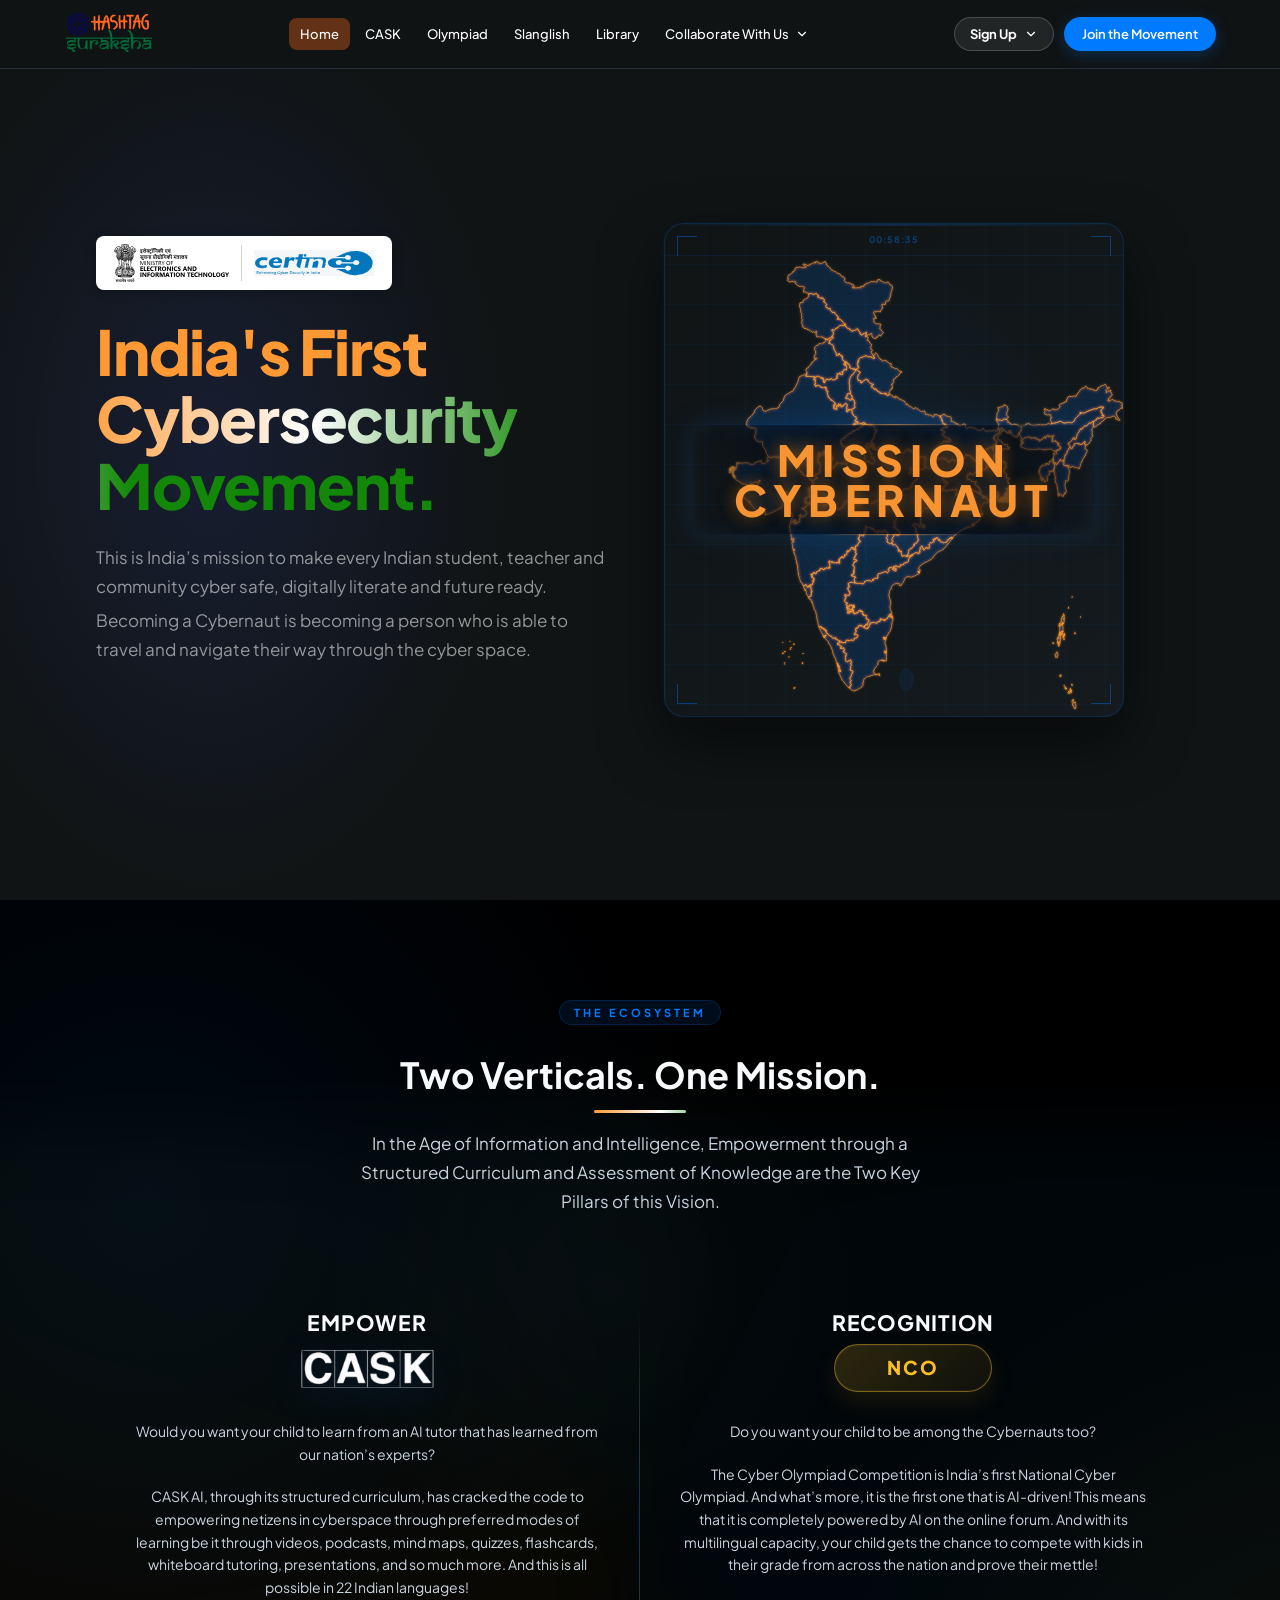
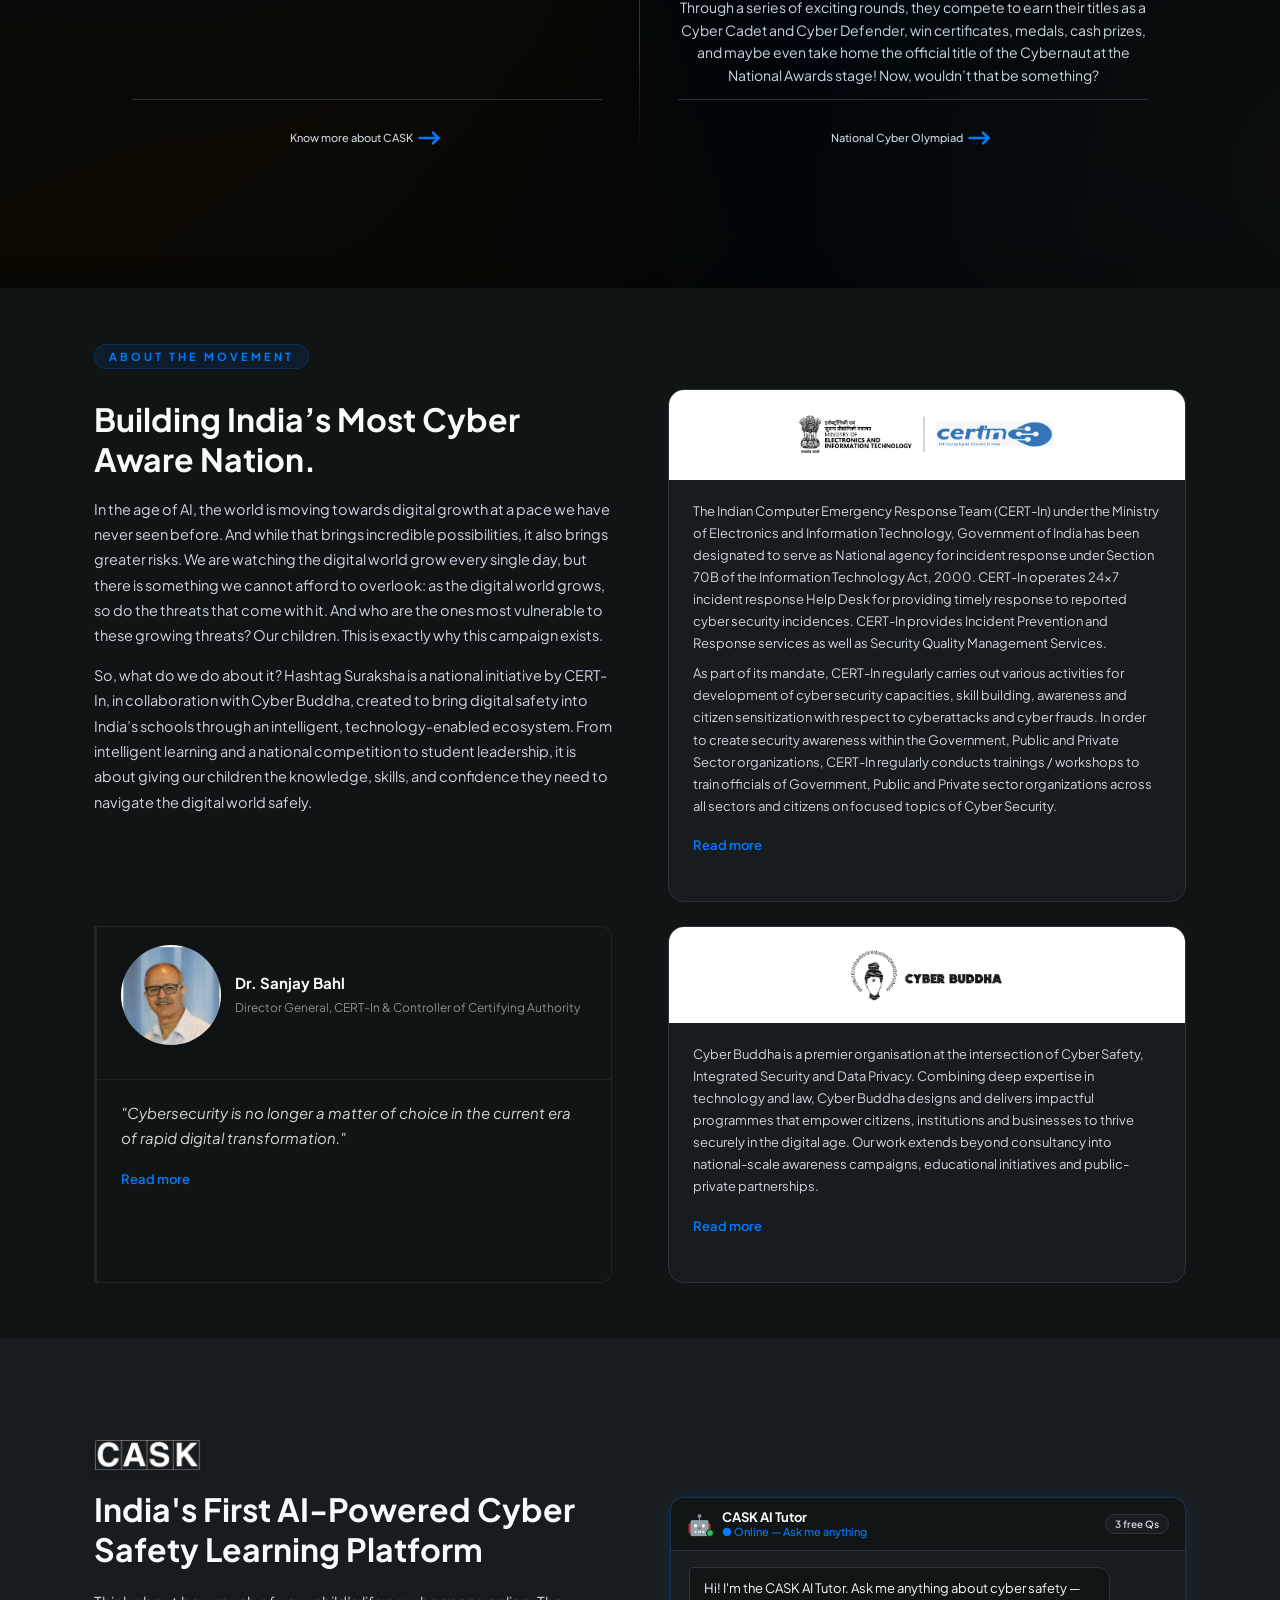
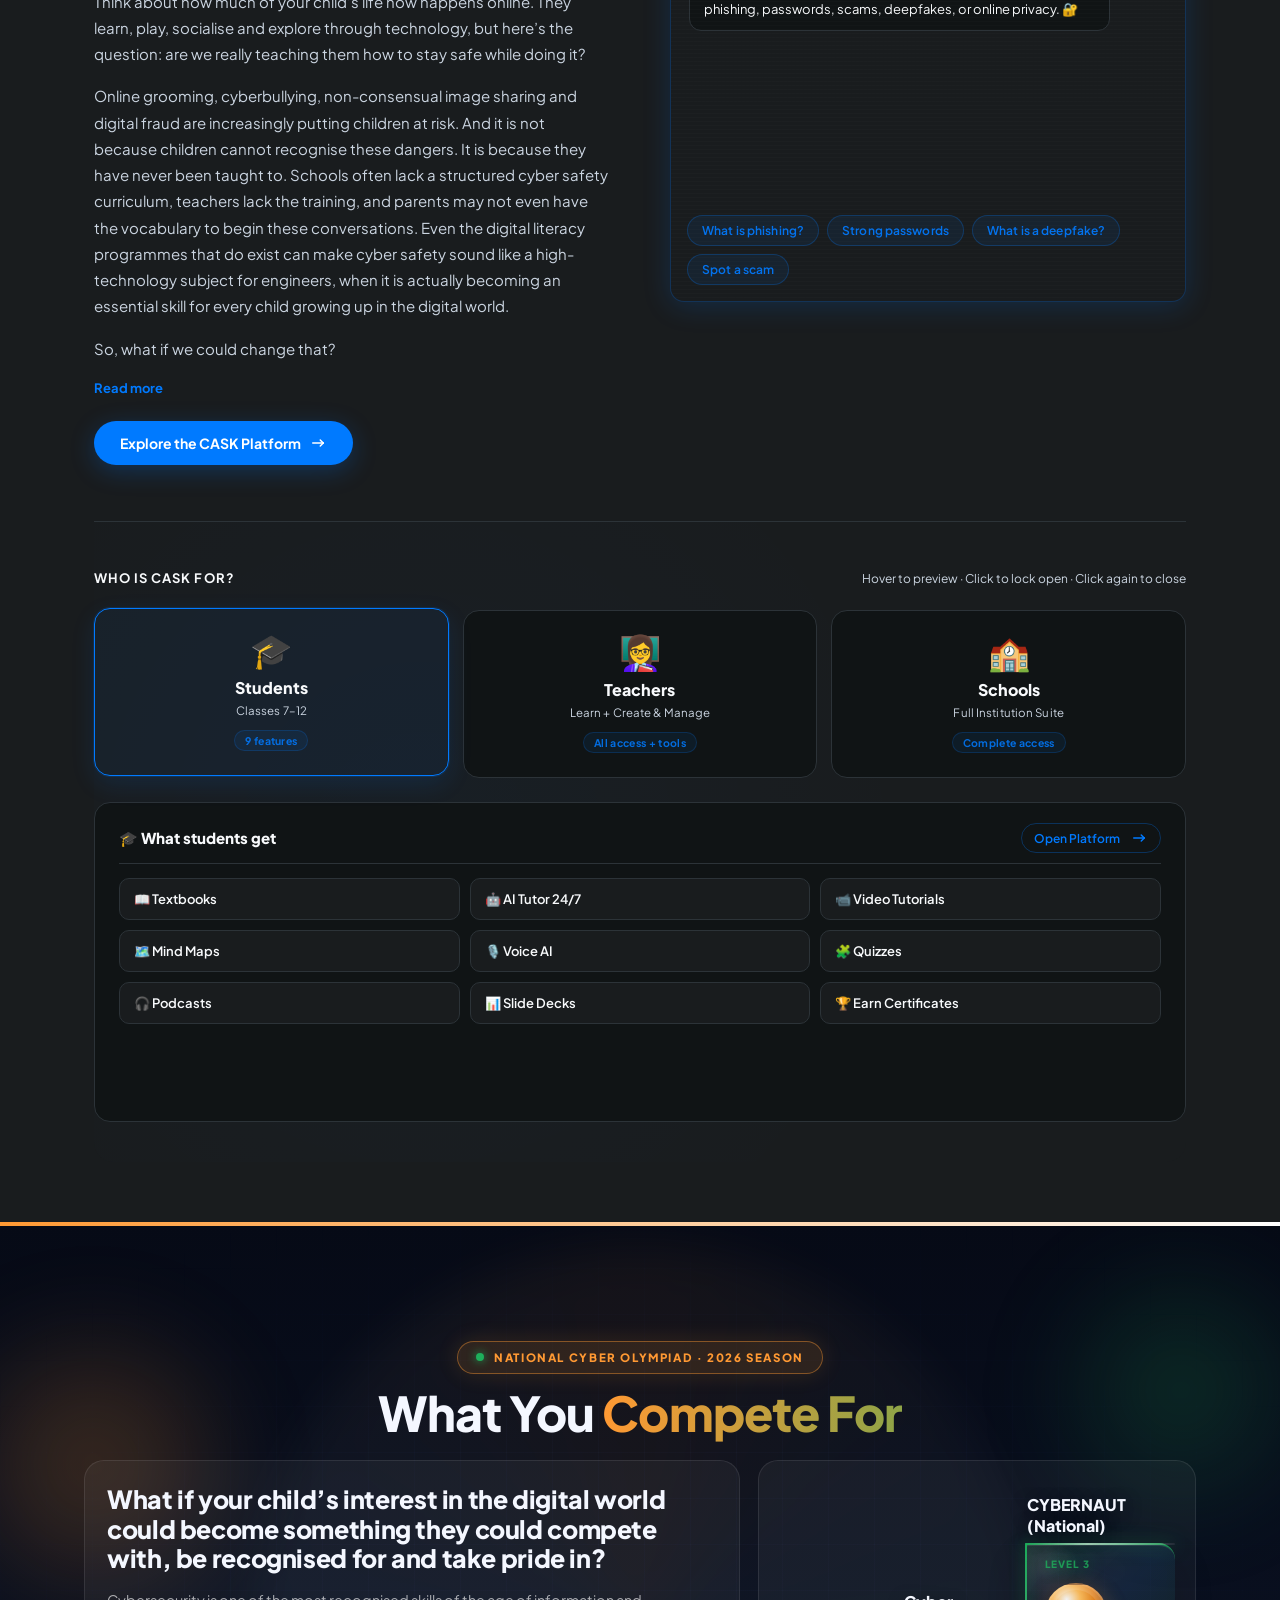
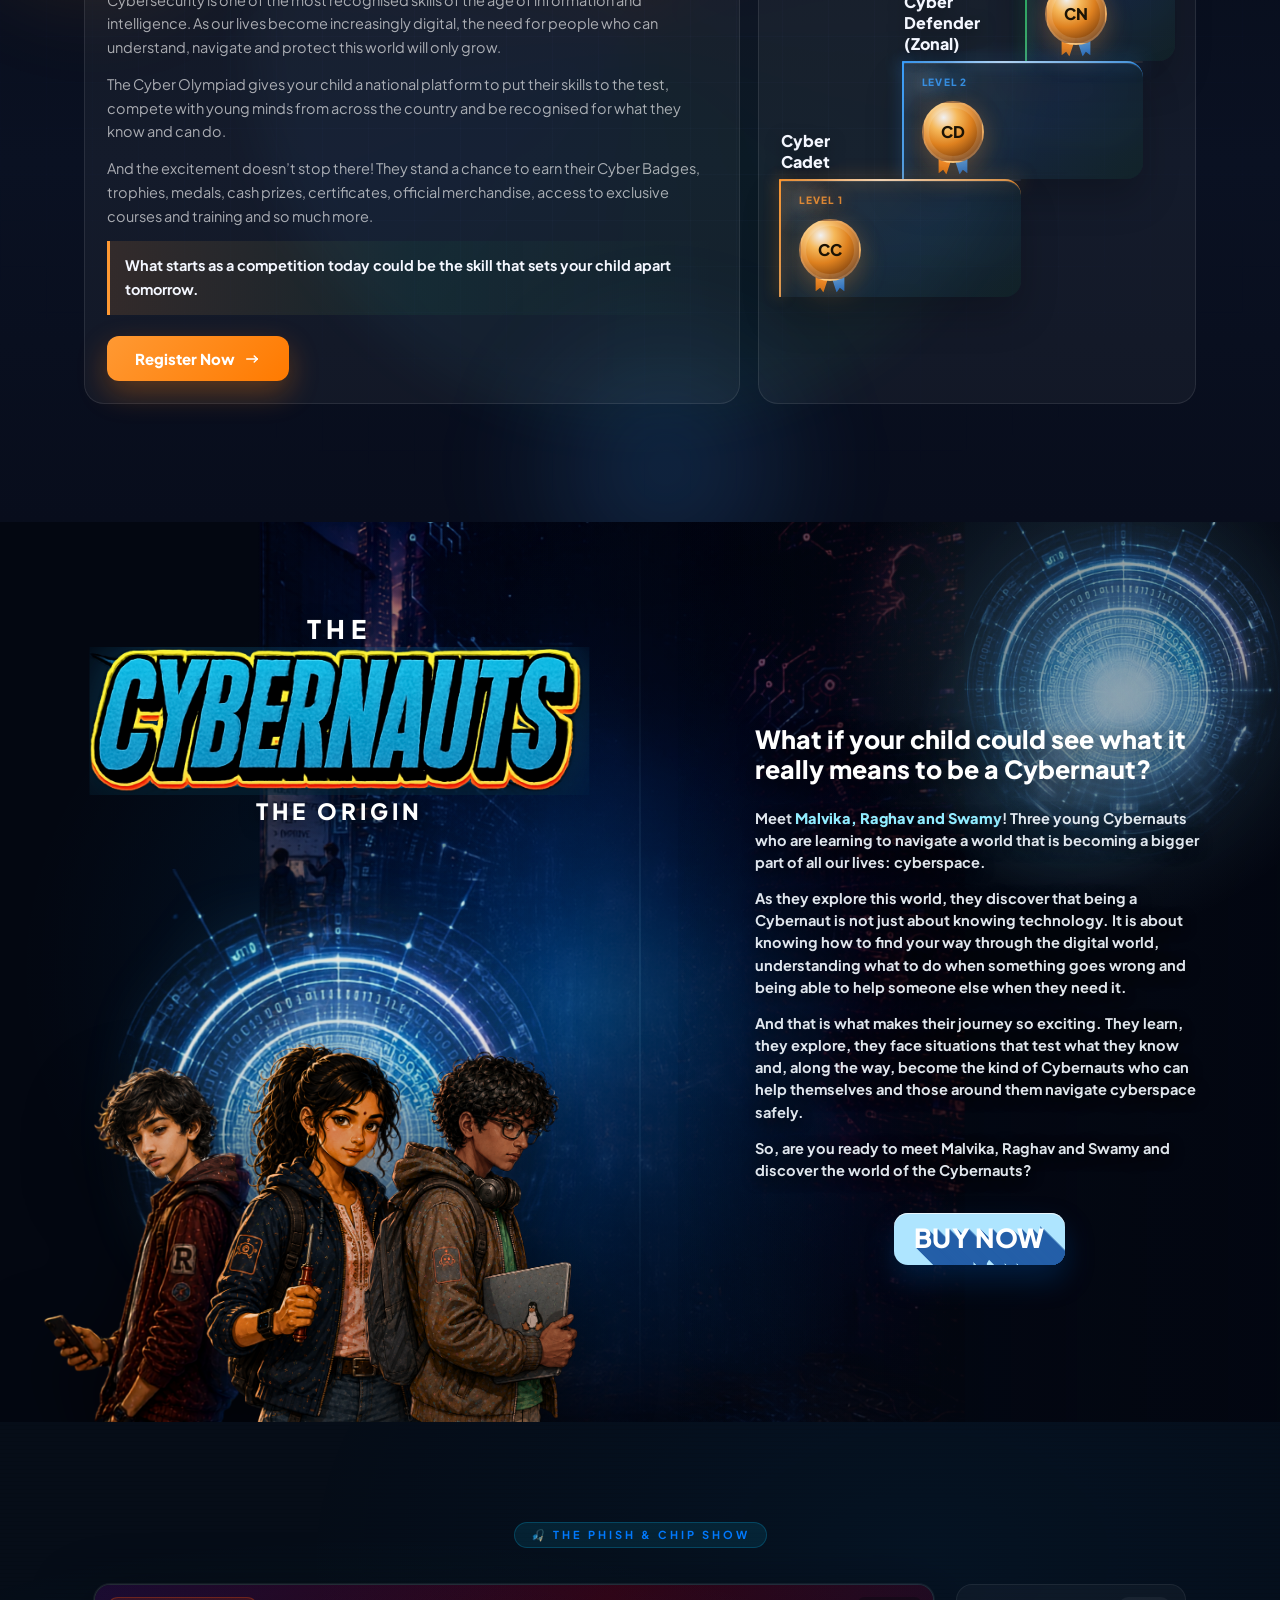
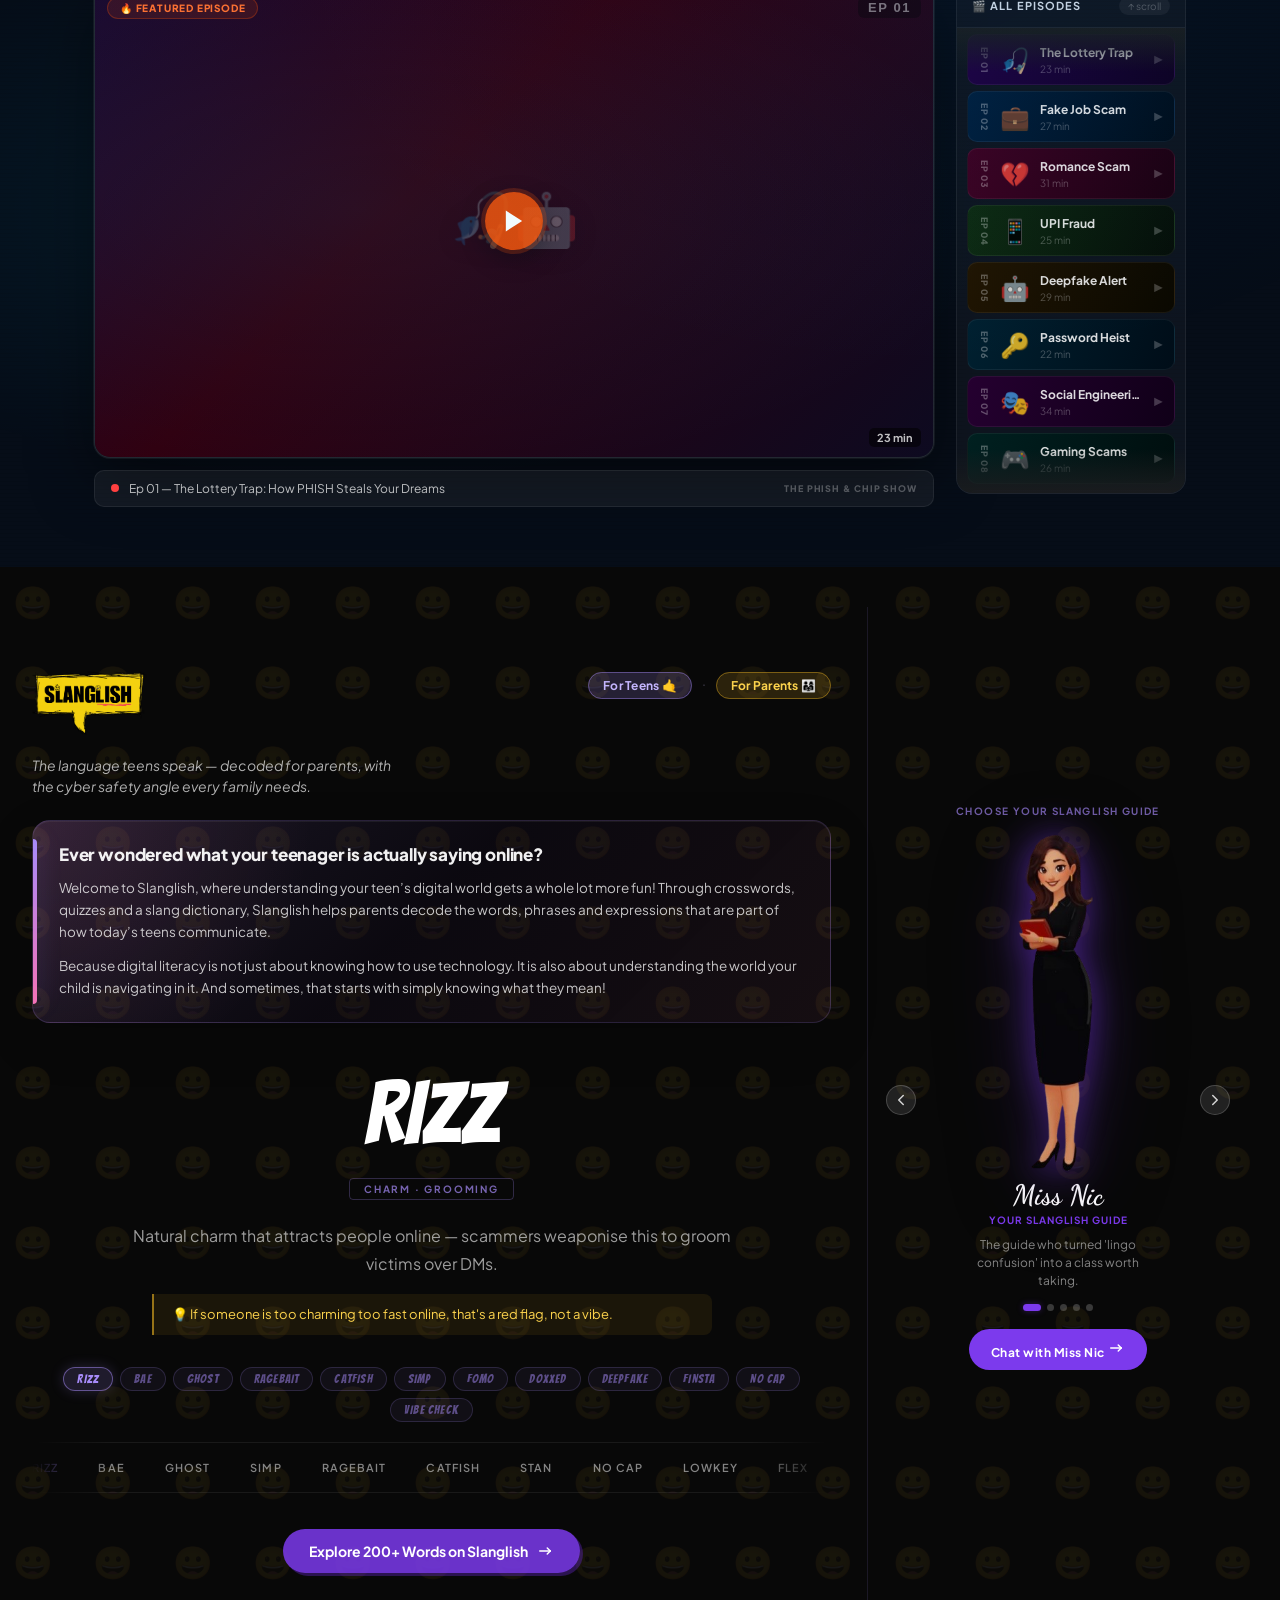
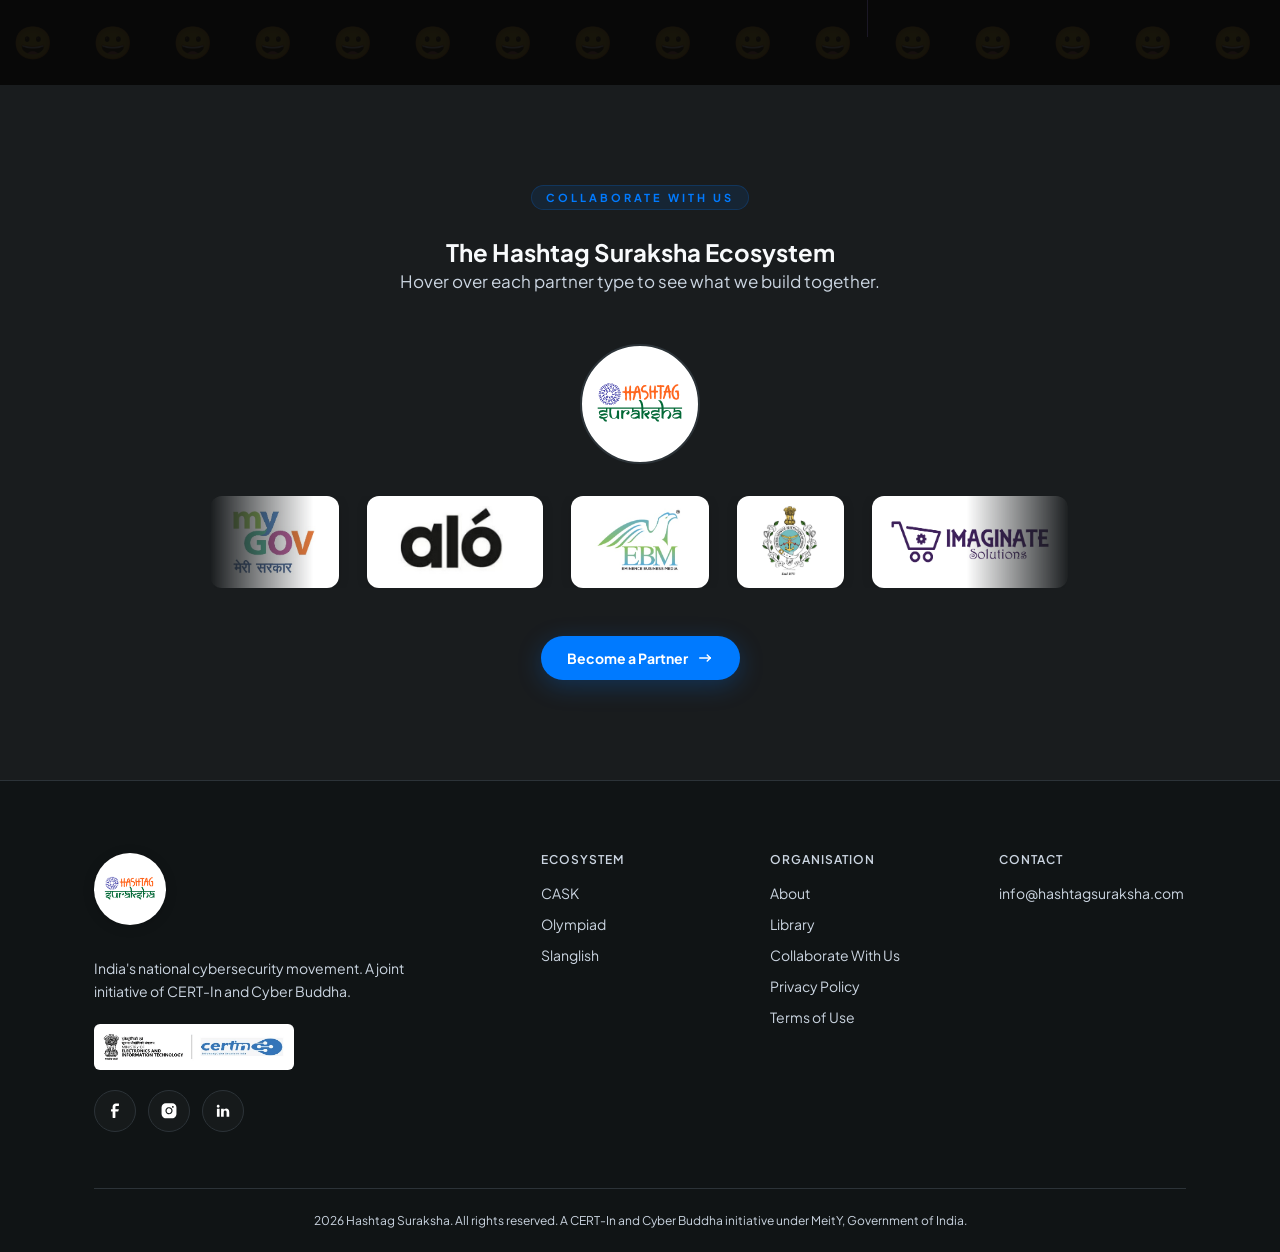
==== commit 72a40c43: "Add GSAP animations and enhance section styles for improved interactivity" ====
--- a/index.html
+++ b/index.html
@@ -7,6 +7,7 @@
   <meta name="color-scheme" content="dark" />
   <script>
     document.documentElement.setAttribute('data-theme', 'dark');
+    document.documentElement.classList.add('js-home-anim');
     try {
       localStorage.setItem('hs-theme', 'dark');
       localStorage.removeItem('suraksha-theme');
@@ -3874,6 +3875,8 @@
     }
   </style>
 
+  <script src="https://cdn.jsdelivr.net/npm/gsap@3.12.5/dist/gsap.min.js"></script>
+  <script src="https://cdn.jsdelivr.net/npm/gsap@3.12.5/dist/ScrollTrigger.min.js"></script>
   <script src="main.js"></script>
   <script>
     function toggleShowMore(id, btn) {
--- a/assets/css/global.css
+++ b/assets/css/global.css
@@ -326,7 +326,7 @@
   max-width: calc(100vw - 32px);
   display: flex;
   flex-direction: column;
-  gap: 4px;
+  gap: 0px;
   padding: 8px;
   border: 1px solid var(--border);
   border-radius: 14px;
@@ -358,14 +358,18 @@
 
 .nav-links li .nav-dropdown-menu a {
   padding: 10px 12px;
-  border-radius: 10px;
+  border-radius: 0px;
   white-space: nowrap;
   color: #1a1a2e !important;
 }
 
+.nav-dropdown-menu a + a {
+  border-top: 1px solid rgba(15, 23, 42, 0.10);
+}
+
 .nav-links li .nav-dropdown-menu a:hover,
 .nav-links li .nav-dropdown-menu a:focus {
-  color: var(--accent-saffron) !important;
+  color: #0F172A !important;
   background: rgba(255,107,26,0.08) !important;
 }
 
@@ -407,6 +411,10 @@
   box-shadow: 0 18px 48px rgba(0, 0, 0, 0.38) !important;
 }
 
+[data-theme="dark"] .nav .nav-dropdown-menu a + a {
+  border-top-color: rgba(248, 250, 252, 0.14);
+}
+
 [data-theme="dark"] .nav.scrolled .nav-dropdown-menu {
   background: rgba(16, 20, 21, 0.98) !important;
   border-color: rgba(255, 255, 255, 0.16) !important;
@@ -429,7 +437,7 @@
 .nav .nav-links li .nav-dropdown-menu a:focus-visible,
 .nav.scrolled .nav-links li .nav-dropdown-menu a:hover,
 .nav.scrolled .nav-links li .nav-dropdown-menu a:focus-visible {
-  color: var(--accent-saffron) !important;
+  color: #0F172A !important;
   background: rgba(255,107,26,0.08) !important;
 }
 
@@ -448,7 +456,7 @@
 
 [data-theme="dark"] .nav.scrolled .nav-links li .nav-dropdown-menu a:hover,
 [data-theme="dark"] .nav.scrolled .nav-links li .nav-dropdown-menu a:focus-visible {
-  /* color: rgba(13, 20, 34, 0.75) !important; */
+  color: #FFFFFF !important;
   background: rgba(255,107,26,0.08) !important;
 }
 
@@ -501,10 +509,9 @@
 
 .nav-signup-btn:hover,
 .nav-signup-dropdown:focus-within .nav-signup-btn {
-  color: var(--accent-saffron) !important;
-  background: rgba(255,107,26,0.08) !important;
-  border-color: rgba(255,107,26,0.28) !important;
-  box-shadow: 0 10px 28px rgba(255,107,26,0.14) !important;
+  color: #FFFFFF !important;
+  border-color: rgba(255,255,255,0.30) !important;
+  box-shadow: 0 10px 28px rgba(255,255,255,0.10) !important;
   /* transform: translateY(-2px); */
 }
 
@@ -518,7 +525,7 @@
   font-weight: 500 !important;
   color: #0F172A !important;
   padding: 10px 12px;
-  border-radius: 10px;
+  border-radius: 0px;
   white-space: nowrap;
   text-decoration: none !important;
 }
@@ -543,11 +550,17 @@
   box-shadow: none !important;
 }
 
+.nav.scrolled .nav-signup-btn {
+  color: #FFFFFF !important;
+  background: rgba(255,255,255,0.08) !important;
+  border-color: rgba(255,255,255,0.18) !important;
+  box-shadow: none !important;
+}
+
 [data-theme="dark"] .nav:not(.scrolled) .nav-signup-btn:hover,
 [data-theme="dark"] .nav:not(.scrolled) .nav-signup-dropdown:focus-within .nav-signup-btn {
   color: #FFFFFF !important;
-  background: rgba(255,107,26,0.08) !important;
-  border-color: rgba(255,107,26,0.26) !important;
+  border-color: rgba(255,255,255,0.30) !important;
 }
 
 [data-theme="dark"] .nav .nav-signup-dropdown .nav-dropdown-menu a {
@@ -648,12 +661,17 @@
 .mobile-menu a:not(.mobile-cta) {
   padding: 13px 0;
   line-height: 1.35;
-  transition: color 0.2s ease;
-}
-
-.mobile-menu a:not(.mobile-cta):hover,
-.mobile-menu a:not(.mobile-cta):focus-visible {
-  color: #FFFFFF !important;
+  transition: color 0.2s ease, background 0.2s ease;
+}
+
+.mobile-menu a:not(.mobile-cta):not(.active):hover,
+.mobile-menu a:not(.mobile-cta):not(.active):focus-visible {
+  background: rgba(255,107,26,0.08) !important;
+}
+
+.mobile-menu a:not(.mobile-cta).active {
+  /* color: var(--accent-saffron) !important; */
+  background: rgb(255 107 26 / 35%) !important;
 }
 
 .nav .mobile-menu > a:not(.mobile-cta) {
@@ -772,13 +790,18 @@
   color: rgba(255,255,255,0.72) !important;
 }
 
-.mobile-menu .mobile-nav-dropdown-menu a:not(.mobile-cta):hover,
-.mobile-menu .mobile-nav-dropdown-menu a:not(.mobile-cta):focus-visible {
-  color: #FFFFFF !important;
-}
-
-[data-theme="dark"] .mobile-menu .mobile-nav-dropdown-menu a:hover {
-  color: #FFFFFF !important;
+.mobile-menu .mobile-nav-dropdown-menu a:not(.mobile-cta).active {
+  color: var(--accent-saffron) !important;
+  background: rgb(255 107 26 / 35%) !important;
+}
+
+.mobile-menu .mobile-nav-dropdown-menu a:not(.mobile-cta):not(.active):hover,
+.mobile-menu .mobile-nav-dropdown-menu a:not(.mobile-cta):not(.active):focus-visible {
+  background: rgba(255,107,26,0.08) !important;
+}
+
+[data-theme="dark"] .mobile-menu .mobile-nav-dropdown-menu a:not(.active):hover {
+  background: rgba(255,107,26,0.08) !important;
 }
 
 .mobile-signup-dropdown {
@@ -1400,3 +1423,30 @@
     }
     body .nav-inner{gap: 15px;}
 }
+
+html.js-page-anim body > section { position: relative; }
+html.js-page-anim .hs-await-reveal:not(.is-section-open) { clip-path: circle(0% at 50% 50%); }
+html.js-page-anim .hs-ambient { position: absolute; inset: 0; z-index: 0; overflow: hidden; pointer-events: none; }
+html.js-page-anim .hs-orb { position: absolute; border-radius: 50%; filter: blur(46px); opacity: 0.7; }
+html.js-page-anim .hs-orb-0 { width: min(340px, 42vw); height: min(340px, 42vw); left: -8%; top: 12%; background: rgba(255,153,51,.42); }
+html.js-page-anim .hs-orb-1 { width: min(420px, 48vw); height: min(420px, 48vw); right: -12%; top: 28%; background: rgba(0,122,255,.34); }
+html.js-page-anim .hs-orb-2 { width: min(280px, 36vw); height: min(280px, 36vw); left: 38%; bottom: -8%; background: rgba(19,136,8,.28); }
+html.js-page-anim .hs-radar { position: absolute; width: 160px; height: 160px; border-radius: 50%; border: 1px solid rgba(0,168,255,.45); }
+html.js-page-anim .hs-radar::after { content: ""; position: absolute; inset: 22px; border-radius: 50%; border: 1px dashed rgba(255,177,90,.7); animation: hsRadarSpin 18s linear infinite; }
+html.js-page-anim .hs-radar-tl { top: 0; left: 28px; transform: translateY(-50%); }
+html.js-page-anim .hs-radar-br { right: 28px; bottom: 0; transform: translateY(50%); }
+html.js-page-anim .hs-illu { position: absolute; width: 118px; pointer-events: auto; cursor: pointer; animation: hsIlluFloat 7.5s ease-in-out infinite; }
+html.js-page-anim .hs-illu svg { display: block; width: 100%; height: auto; }
+html.js-page-anim .hs-illu.is-left { left: calc(50% - 700px); top: 18%; }
+html.js-page-anim .hs-illu.is-right { right: calc(50% - 700px); bottom: 16%; }
+html.js-page-anim .hs-illu-small { width: 74px; }
+html.js-page-anim .hs-illu:hover { animation: hsIlluHover .7s ease forwards; }
+html.js-page-anim .hs-mote { position: absolute; width: 6px; height: 6px; border-radius: 50%; background: #fff; animation: hsMote 6.5s ease-in-out infinite; }
+html.js-page-anim .hs-bubble { position: relative; overflow: hidden; isolation: isolate; }
+html.js-page-anim .hs-bubble::before { content: ""; position: absolute; left: var(--bx, 50%); top: var(--by, 50%); width: var(--br, 320px); height: var(--br, 320px); border-radius: 50%; background: rgba(0,0,0,.62); transform: translate(-50%, -50%) scale(0); transition: transform .55s ease; pointer-events: none; z-index: -1; }
+html.js-page-anim .hs-bubble:hover::before { transform: translate(-50%, -50%) scale(1); }
+@keyframes hsRadarSpin { to { transform: rotate(360deg); } }
+@keyframes hsIlluFloat { 0%,100%{ transform: translateY(0); } 50%{ transform: translateY(-16px); } }
+@keyframes hsIlluHover { 0%{ transform: scale(1); } 100%{ transform: translateY(-14px) scale(1.08); } }
+@keyframes hsMote { 0%,100%{ opacity:.35; } 50%{ transform: translateY(-18px); opacity:1; } }
+@media (max-width: 1400px) { html.js-page-anim .hs-illu { display: none; } }
--- a/assets/css/home.css
+++ b/assets/css/home.css
@@ -5,9 +5,11 @@
 
 /* ── SHARED UTILITIES ─────────────────────────────────────────── */
 
-@import url('https://fonts.googleapis.com/css2?family=Bangers&display=swap');
-
-.center { text-align: center; }
+@import url("https://fonts.googleapis.com/css2?family=Bangers&display=swap");
+
+.center {
+  text-align: center;
+}
 
 .section-tag {
   display: inline-block;
@@ -25,7 +27,7 @@
 }
 
 [data-theme="light"] .section-tag {
-  color: #1D4ED8;
+  color: #1d4ed8;
   background: rgba(29, 78, 216, 0.07);
   border-color: rgba(29, 78, 216, 0.15);
 }
@@ -113,7 +115,7 @@
 /* ── NAV — TRANSLUCENT DARK ───────────────────────────────────── */
 [data-theme="light"] .nav {
   background: rgba(16, 20, 21, 0.88) !important;
-  border-bottom: 1px solid rgba(51,65,85,0.6) !important;
+  border-bottom: 1px solid rgba(51, 65, 85, 0.6) !important;
   backdrop-filter: blur(20px) !important;
 }
 
@@ -135,7 +137,7 @@
   flex-shrink: 0;
 }
 
-.nav-cta{
+.nav-cta {
   display: inline-block;
   /* background: #1D4ED8 !important; */
   color: #fff !important;
@@ -149,11 +151,13 @@
   white-space: nowrap;
 }
 
-[data-theme="dark"] .nav-cta{
+[data-theme="dark"] .nav-cta {
   /* background: #1E1B4B !important; */
 }
 
-.nav-cta:hover { opacity: 0.85; }
+.nav-cta:hover {
+  opacity: 0.85;
+}
 
 /* .hamburger {
   display: none;
@@ -178,7 +182,7 @@
   font-family: var(--font-ui);
   font-size: 14px;
   font-weight: 500;
-  color: rgba(255,255,255,0.84);
+  color: rgba(255, 255, 255, 0.84);
   padding: 10px 12px;
   display: block;
   text-decoration: none;
@@ -186,14 +190,16 @@
 }
 
 .mobile-menu a:not(.mobile-cta) {
-  padding: 13px 0;
+  padding: 13px 0 13px 5px;
   line-height: 1.35;
-  transition: color 0.2s;
-}
-
-.mobile-menu a:not(.mobile-cta):hover,
-.mobile-menu a:not(.mobile-cta):focus-visible {
-  color: #FFFFFF;
+  transition:
+    color 0.2s,
+    background 0.2s;
+}
+
+.mobile-menu a:not(.mobile-cta):not(.active):hover,
+.mobile-menu a:not(.mobile-cta):not(.active):focus-visible {
+  background: rgba(255, 107, 26, 0.08);
 }
 
 .mobile-menu .mobile-cta {
@@ -209,7 +215,9 @@
   color: #fff !important;
 }
 
-.mobile-menu.open { display: flex; }
+.mobile-menu.open {
+  display: flex;
+}
 
 /* ── SHOW MORE / COLLAPSE ─────────────────────────────────────── */
 .show-more-block {
@@ -242,13 +250,17 @@
   transition: opacity 0.2s;
 }
 
-.show-more-btn:hover { opacity: 0.75; }
+.show-more-btn:hover {
+  opacity: 0.75;
+}
 
 /* ── REVEAL ANIMATION ─────────────────────────────────────────── */
 .reveal-card {
   opacity: 0;
   transform: translateY(24px);
-  transition: opacity 0.55s ease, transform 0.55s ease;
+  transition:
+    opacity 0.55s ease,
+    transform 0.55s ease;
 }
 
 .reveal-card.visible {
@@ -256,9 +268,25 @@
   transform: none;
 }
 
+html.js-home-anim #ecosystem .reveal-card {
+  opacity: 1;
+  transform: none;
+}
+
 /* ── FONT OVERRIDE ────────────────────────────────────────────── */
-body, h1, h2, h3, h4, h5, p, a, span, button, input, li {
-  font-family: 'Plus Jakarta Sans', system-ui, sans-serif !important;
+body,
+h1,
+h2,
+h3,
+h4,
+h5,
+p,
+a,
+span,
+button,
+input,
+li {
+  font-family: "Plus Jakarta Sans", system-ui, sans-serif !important;
 }
 
 /* ── HERO ─────────────────────────────────────────────────────── */
@@ -274,12 +302,17 @@
 
 /* subtle radial glow behind text */
 .hero::before {
-  content: '';
+  content: "";
   position: absolute;
-  top: 0; left: 0;
+  top: 0;
+  left: 0;
   width: 55%;
   height: 100%;
-  background: radial-gradient(ellipse 60% 70% at 30% 50%, rgba(79,100,255,0.12) 0%, transparent 70%);
+  background: radial-gradient(
+    ellipse 60% 70% at 30% 50%,
+    rgba(79, 100, 255, 0.12) 0%,
+    transparent 70%
+  );
   pointer-events: none;
   z-index: 0;
 }
@@ -300,8 +333,14 @@
 }
 
 @keyframes cityPulse {
-  0%   { transform: scale(1);   opacity: 0.7; }
-  100% { transform: scale(3.5); opacity: 0; }
+  0% {
+    transform: scale(1);
+    opacity: 0.7;
+  }
+  100% {
+    transform: scale(3.5);
+    opacity: 0;
+  }
 }
 
 /* Two-column hero layout */
@@ -330,7 +369,7 @@
   border-radius: 8px;
   padding: 8px 18px;
   margin-bottom: 28px;
-  box-shadow: 0 2px 12px rgba(0,0,0,0.18);
+  box-shadow: 0 2px 12px rgba(0, 0, 0, 0.18);
 }
 
 .cert-govt-logo {
@@ -344,7 +383,7 @@
 .cert-govt-divider {
   width: 1px;
   height: 36px;
-  background: rgba(0,0,0,0.18);
+  background: rgba(0, 0, 0, 0.18);
   flex-shrink: 0;
 }
 
@@ -379,15 +418,20 @@
   width: 6px;
   height: 6px;
   border-radius: 50%;
-  background: #6B8FFF;
+  background: #6b8fff;
   box-shadow: 0 0 6px rgba(107, 143, 255, 0.8);
   animation: dotPulse 2s ease-in-out infinite;
   flex-shrink: 0;
 }
 
 @keyframes dotPulse {
-  0%, 100% { opacity: 1; }
-  50% { opacity: 0.4; }
+  0%,
+  100% {
+    opacity: 1;
+  }
+  50% {
+    opacity: 0.4;
+  }
 }
 
 /* Hero headline */
@@ -400,9 +444,50 @@
   letter-spacing: -0.02em;
 }
 
+html.js-home-anim .hero-headline { min-height: 3.35em; }
+html.js-home-anim .hero-gradient-text { visibility: hidden; }
+html.js-home-anim .hero-headline.is-ready .hero-gradient-text {
+  visibility: visible;
+  background: none;
+  -webkit-text-fill-color: unset;
+  color: #ffffff;
+}
+html.js-home-anim .hero-map-col { clip-path: inset(0 100% 0 0); }
+html.js-home-anim .hero-map-col.is-shown { clip-path: none; }
+.hs-type-line { display: block; }
+.hs-type-char { display: inline-block; }
+html.js-home-anim .hs-type-char { opacity: 0; transform: translateY(14px); }
+.hero-gradient-text .hs-type-char {
+  background-image: linear-gradient(90deg, #ff9933 0%, #ff9933 28%, #ffffff 50%, #138808 72%, #138808 100%);
+  background-repeat: no-repeat;
+  -webkit-background-clip: text;
+  background-clip: text;
+  -webkit-text-fill-color: transparent;
+}
+.hero-type-caret {
+  display: inline-block;
+  width: 0;
+  height: 0.82em;
+  margin-left: 3px;
+  border-right: 3px solid #fff;
+  vertical-align: -0.06em;
+  animation: heroCaretBlink 0.85s steps(1) infinite;
+}
+@keyframes heroCaretBlink {
+  0%, 45% { opacity: 1; }
+  45.01%, 100% { opacity: 0; }
+}
+
 /* Indian tricolor gradient */
 .hero-gradient-text {
-  background: linear-gradient(90deg, #FF9933 0%, #FF9933 28%, #FFFFFF 50%, #138808 72%, #138808 100%);
+  background: linear-gradient(
+    90deg,
+    #ff9933 0%,
+    #ff9933 28%,
+    #ffffff 50%,
+    #138808 72%,
+    #138808 100%
+  );
   -webkit-background-clip: text;
   -webkit-text-fill-color: transparent;
   background-clip: text;
@@ -410,26 +495,47 @@
 
 /* light mode fallback (hero stays dark) */
 [data-theme="light"] .hero-gradient-text {
-  background: linear-gradient(90deg, #FF9933 0%, #FF9933 28%, #897c7c 50%, #138808 72%, #138808 100%);
+  background: linear-gradient(
+    90deg,
+    #ff9933 0%,
+    #ff9933 28%,
+    #897c7c 50%,
+    #138808 72%,
+    #138808 100%
+  );
   -webkit-background-clip: text;
   -webkit-text-fill-color: transparent;
   background-clip: text;
 }
 
-[data-theme="light"] .hero-map-card{
-  background: linear-gradient(135deg, rgb(255 255 255) 0%, rgb(199 232 255) 100%);
+[data-theme="light"] .hero-map-card {
+  background: linear-gradient(
+    135deg,
+    rgb(255 255 255) 0%,
+    rgb(199 232 255) 100%
+  );
 }
 
 [data-theme="light"] .hero-map-title-overlay {
-  background: linear-gradient(90deg, transparent 0%, rgba(255,255,255,0.78) 18%, rgba(255,255,255,0.88) 50%, rgba(255,255,255,0.78) 82%, transparent 100%);
-  box-shadow: 0 0 26px rgba(0,82,170,0.12), inset 0 0 22px rgba(255,255,255,0.38);
-  text-shadow: 0 0 14px rgba(255,255,255,0.9), 0 1px 10px rgba(0,82,170,0.2);
-}
-
+  background: linear-gradient(
+    90deg,
+    transparent 0%,
+    rgba(255, 255, 255, 0.78) 18%,
+    rgba(255, 255, 255, 0.88) 50%,
+    rgba(255, 255, 255, 0.78) 82%,
+    transparent 100%
+  );
+  box-shadow:
+    0 0 26px rgba(0, 82, 170, 0.12),
+    inset 0 0 22px rgba(255, 255, 255, 0.38);
+  text-shadow:
+    0 0 14px rgba(255, 255, 255, 0.9),
+    0 1px 10px rgba(0, 82, 170, 0.2);
+}
 
 .hero-sub {
   font-size: 17px;
-  color: rgba(255,255,255,0.55) !important;
+  color: rgba(255, 255, 255, 0.55) !important;
   line-height: 1.7;
   max-width: 520px;
   margin-bottom: 40px;
@@ -451,10 +557,10 @@
 .btn-hero-outline {
   display: inline-block;
   background: transparent;
-  color: rgba(255,255,255,0.85) !important;
+  color: rgba(255, 255, 255, 0.85) !important;
   padding: 13px 26px;
   border-radius: 8px;
-  border: 1.5px solid rgba(255,255,255,0.25);
+  border: 1.5px solid rgba(255, 255, 255, 0.25);
   font-family: var(--font-ui);
   font-size: 14px;
   font-weight: 600;
@@ -464,9 +570,9 @@
 }
 
 .btn-hero-outline:hover {
-  border-color: rgba(107,143,255,0.7);
+  border-color: rgba(107, 143, 255, 0.7);
   color: #fff !important;
-  background: rgba(107,143,255,0.1);
+  background: rgba(107, 143, 255, 0.1);
 }
 
 /* RIGHT column — map circle */
@@ -481,12 +587,16 @@
   width: min(480px, 46vw);
   height: min(480px, 46vw);
   border-radius: 50%;
-  background: radial-gradient(circle at 50% 50%, rgba(13,20,45,0.98) 0%, rgba(8,14,26,0.98) 100%);
-  border: 1px solid rgba(107,143,255,0.2);
+  background: radial-gradient(
+    circle at 50% 50%,
+    rgba(13, 20, 45, 0.98) 0%,
+    rgba(8, 14, 26, 0.98) 100%
+  );
+  border: 1px solid rgba(107, 143, 255, 0.2);
   box-shadow:
-    0 0 0 1px rgba(107,143,255,0.08),
-    0 0 60px rgba(107,143,255,0.08),
-    inset 0 0 80px rgba(8,14,26,0.5);
+    0 0 0 1px rgba(107, 143, 255, 0.08),
+    0 0 60px rgba(107, 143, 255, 0.08),
+    inset 0 0 80px rgba(8, 14, 26, 0.5);
   display: flex;
   align-items: center;
   justify-content: center;
@@ -497,7 +607,7 @@
 .hero-map-ring {
   position: absolute;
   border-radius: 50%;
-  border: 1px solid rgba(107,143,255,0.08);
+  border: 1px solid rgba(107, 143, 255, 0.08);
   pointer-events: none;
 }
 
@@ -545,8 +655,15 @@
 }
 
 @keyframes liveDotPulse {
-  0%, 100% { box-shadow: 0 0 0 0 rgba(0, 122, 255, 0.6); opacity: 1; }
-  50%       { box-shadow: 0 0 0 5px rgba(0, 122, 255, 0); opacity: 0.75; }
+  0%,
+  100% {
+    box-shadow: 0 0 0 0 rgba(0, 122, 255, 0.6);
+    opacity: 1;
+  }
+  50% {
+    box-shadow: 0 0 0 5px rgba(0, 122, 255, 0);
+    opacity: 0.75;
+  }
 }
 
 /* ── CARD TOP ROW (icon badge left, logo right) ───────────────── */
@@ -556,7 +673,9 @@
   justify-content: space-between;
   margin-bottom: 14px;
 }
-.card-top-row .card-icon-badge { margin-bottom: 0; }
+.card-top-row .card-icon-badge {
+  margin-bottom: 0;
+}
 
 /* ── CARD ICON BADGES ─────────────────────────────────────────── */
 .card-icon-badge {
@@ -570,19 +689,50 @@
   flex-shrink: 0;
 }
 
-.cask-badge      { background: rgba(0, 122, 255, 0.14); color: #007aff; }
-.surakshak-badge { background: rgba(34, 211, 238, 0.14); color: #22D3EE; }
-.olympiad-badge  { background: rgba(251, 191, 36, 0.14); color: #FBBF24; }
-.podcast-badge   { background: rgba(244, 114, 182, 0.14); color: #F472B6; }
-.slanglish-badge { background: rgba(52, 211, 153, 0.14); color: #34D399; }
-
-.card-icon-badge svg { display: block; }
-
-[data-theme="light"] .cask-badge      { background: rgba(0, 122, 255, 0.10); }
-[data-theme="light"] .surakshak-badge { background: rgba(6, 182, 212, 0.10); color: #0891B2; }
-[data-theme="light"] .olympiad-badge  { background: rgba(217, 119, 6, 0.10); color: #D97706; }
-[data-theme="light"] .podcast-badge   { background: rgba(219, 39, 119, 0.10); color: #DB2777; }
-[data-theme="light"] .slanglish-badge { background: rgba(5, 150, 105, 0.10); color: #059669; }
+.cask-badge {
+  background: rgba(0, 122, 255, 0.14);
+  color: #007aff;
+}
+.surakshak-badge {
+  background: rgba(34, 211, 238, 0.14);
+  color: #22d3ee;
+}
+.olympiad-badge {
+  background: rgba(251, 191, 36, 0.14);
+  color: #fbbf24;
+}
+.podcast-badge {
+  background: rgba(244, 114, 182, 0.14);
+  color: #f472b6;
+}
+.slanglish-badge {
+  background: rgba(52, 211, 153, 0.14);
+  color: #34d399;
+}
+
+.card-icon-badge svg {
+  display: block;
+}
+
+[data-theme="light"] .cask-badge {
+  background: rgba(0, 122, 255, 0.1);
+}
+[data-theme="light"] .surakshak-badge {
+  background: rgba(6, 182, 212, 0.1);
+  color: #0891b2;
+}
+[data-theme="light"] .olympiad-badge {
+  background: rgba(217, 119, 6, 0.1);
+  color: #d97706;
+}
+[data-theme="light"] .podcast-badge {
+  background: rgba(219, 39, 119, 0.1);
+  color: #db2777;
+}
+[data-theme="light"] .slanglish-badge {
+  background: rgba(5, 150, 105, 0.1);
+  color: #059669;
+}
 
 /* ── VERTICAL CARD HOVER LIFT ─────────────────────────────────── */
 .vertical-card:hover {
@@ -592,7 +742,7 @@
 /* ── AUDIENCE CARDS HOVER ────────────────────────────────────── */
 .audience-card:hover {
   box-shadow: 0 6px 28px rgba(0, 122, 255, 0.28);
-  border-color: rgba(0,122,255,0.35);
+  border-color: rgba(0, 122, 255, 0.35);
   transform: translateY(-4px);
 }
 [data-theme="light"] .audience-card:hover {
@@ -617,7 +767,7 @@
   width: 7px;
   height: 7px;
   border-radius: 50%;
-  background: #22D3EE;
+  background: #22d3ee;
   display: inline-block;
   animation: liveDotPulse 2s ease-in-out infinite;
   flex-shrink: 0;
@@ -626,13 +776,17 @@
 .live-feed-title {
   font-size: 10px;
   font-weight: 700;
-  color: #22D3EE;
+  color: #22d3ee;
   text-transform: uppercase;
   letter-spacing: 0.08em;
 }
 
-[data-theme="light"] .live-dot-sm   { background: #0891B2; }
-[data-theme="light"] .live-feed-title { color: #0891B2; }
+[data-theme="light"] .live-dot-sm {
+  background: #0891b2;
+}
+[data-theme="light"] .live-feed-title {
+  color: #0891b2;
+}
 
 .live-feed-scroll {
   display: flex;
@@ -654,9 +808,18 @@
   text-overflow: ellipsis;
 }
 
-.lf-item strong { color: var(--text-primary); font-weight: 600; }
-.lf-item em     { color: #22D3EE; font-style: normal; font-weight: 600; }
-[data-theme="light"] .lf-item em { color: #0891B2; }
+.lf-item strong {
+  color: var(--text-primary);
+  font-weight: 600;
+}
+.lf-item em {
+  color: #22d3ee;
+  font-style: normal;
+  font-weight: 600;
+}
+[data-theme="light"] .lf-item em {
+  color: #0891b2;
+}
 
 /* ── PODCAST MYTH + YT LAYOUT ────────────────────────────────── */
 .podcast-preview-wrap {
@@ -680,9 +843,9 @@
   font-weight: 800;
   letter-spacing: 0.12em;
   text-transform: uppercase;
-  color: #F472B6;
+  color: #f472b6;
   background: rgba(244, 114, 182, 0.12);
-  border: 1px solid rgba(244,114,182,0.25);
+  border: 1px solid rgba(244, 114, 182, 0.25);
   padding: 2px 7px;
   border-radius: 4px;
   align-self: flex-start;
@@ -702,9 +865,9 @@
   font-weight: 800;
   letter-spacing: 0.12em;
   text-transform: uppercase;
-  color: #34D399;
+  color: #34d399;
   background: rgba(52, 211, 153, 0.12);
-  border: 1px solid rgba(52,211,153,0.25);
+  border: 1px solid rgba(52, 211, 153, 0.25);
   padding: 2px 7px;
   border-radius: 4px;
   align-self: flex-start;
@@ -747,7 +910,7 @@
 
 .yt-play-icon {
   font-size: 12px;
-  color: #F472B6;
+  color: #f472b6;
   line-height: 1;
 }
 
@@ -758,7 +921,9 @@
 }
 
 /* ── WHATS INSIDE CASK — ANIMATED TICKER ─────────────────────── */
-.wic-showcase { margin-top: 20px; }
+.wic-showcase {
+  margin-top: 20px;
+}
 
 .wic-label {
   font-size: 11px;
@@ -771,8 +936,20 @@
 
 .wic-ticker-wrap {
   overflow: hidden;
-  mask-image: linear-gradient(to right, transparent 0%, black 12%, black 88%, transparent 100%);
-  -webkit-mask-image: linear-gradient(to right, transparent 0%, black 12%, black 88%, transparent 100%);
+  mask-image: linear-gradient(
+    to right,
+    transparent 0%,
+    black 12%,
+    black 88%,
+    transparent 100%
+  );
+  -webkit-mask-image: linear-gradient(
+    to right,
+    transparent 0%,
+    black 12%,
+    black 88%,
+    transparent 100%
+  );
 }
 
 .wic-ticker {
@@ -781,11 +958,17 @@
   width: max-content;
   animation: wicScroll 28s linear infinite;
 }
-.wic-ticker:hover { animation-play-state: paused; }
+.wic-ticker:hover {
+  animation-play-state: paused;
+}
 
 @keyframes wicScroll {
-  from { transform: translateX(0); }
-  to   { transform: translateX(-50%); }
+  from {
+    transform: translateX(0);
+  }
+  to {
+    transform: translateX(-50%);
+  }
 }
 
 .wic-chip {
@@ -801,12 +984,31 @@
   transition: opacity 0.2s;
   cursor: default;
 }
-.wc-icon { font-size: 14px; line-height: 1; }
-
-.wic-chip.content-chip  { background: rgba(8,145,178,0.09);  border-color: rgba(8,145,178,0.35);  color: #22d3ee; }
-.wic-chip.ai-chip       { background: rgba(124,58,237,0.10); border-color: rgba(124,58,237,0.38); color: #a78bfa; }
-.wic-chip.practice-chip { background: rgba(5,150,105,0.09);  border-color: rgba(5,150,105,0.33);  color: #34d399; }
-.wic-chip.media-chip    { background: rgba(236,72,153,0.09); border-color: rgba(236,72,153,0.33); color: #f472b6; }
+.wc-icon {
+  font-size: 14px;
+  line-height: 1;
+}
+
+.wic-chip.content-chip {
+  background: rgba(8, 145, 178, 0.09);
+  border-color: rgba(8, 145, 178, 0.35);
+  color: #22d3ee;
+}
+.wic-chip.ai-chip {
+  background: rgba(124, 58, 237, 0.1);
+  border-color: rgba(124, 58, 237, 0.38);
+  color: #a78bfa;
+}
+.wic-chip.practice-chip {
+  background: rgba(5, 150, 105, 0.09);
+  border-color: rgba(5, 150, 105, 0.33);
+  color: #34d399;
+}
+.wic-chip.media-chip {
+  background: rgba(236, 72, 153, 0.09);
+  border-color: rgba(236, 72, 153, 0.33);
+  color: #f472b6;
+}
 
 /* ── CASK MIND MAP ────────────────────────────────────────────── */
 .cask-mindmap {
@@ -844,7 +1046,7 @@
 .cm-node:hover,
 .cm-node.active {
   background: var(--bg-surface);
-  border-color: rgba(8,145,178,0.55);
+  border-color: rgba(8, 145, 178, 0.55);
   z-index: 1;
 }
 
@@ -855,7 +1057,9 @@
   transition: transform 0.22s;
 }
 .cm-node:hover .cm-node-emoji,
-.cm-node.active .cm-node-emoji { transform: scale(1.18); }
+.cm-node.active .cm-node-emoji {
+  transform: scale(1.18);
+}
 
 .cm-node-name {
   font-size: 14.5px;
@@ -865,7 +1069,9 @@
   transition: color 0.2s;
 }
 .cm-node:hover .cm-node-name,
-.cm-node.active .cm-node-name { color: #0891b2; }
+.cm-node.active .cm-node-name {
+  color: #0891b2;
+}
 
 .cm-node-sub {
   font-size: 11px;
@@ -882,11 +1088,13 @@
   transition: opacity 0.2s;
   line-height: 1;
 }
-.cm-node.active .cm-node-arrow { opacity: 1; }
+.cm-node.active .cm-node-arrow {
+  opacity: 1;
+}
 
 /* Panel area */
 .cm-panel-area {
-  border: 1.5px solid rgba(8,145,178,0.35);
+  border: 1.5px solid rgba(8, 145, 178, 0.35);
   border-radius: 0 14px 14px 14px;
   background: var(--bg-surface);
   padding: 24px 28px;
@@ -895,9 +1103,23 @@
   z-index: 0;
 }
 
-.cm-panel { display: none; }
-.cm-panel.active { display: block; animation: cmFadeIn 0.2s ease; }
-@keyframes cmFadeIn { from { opacity: 0; transform: translateY(4px); } to { opacity: 1; transform: translateY(0); } }
+.cm-panel {
+  display: none;
+}
+.cm-panel.active {
+  display: block;
+  animation: cmFadeIn 0.2s ease;
+}
+@keyframes cmFadeIn {
+  from {
+    opacity: 0;
+    transform: translateY(4px);
+  }
+  to {
+    opacity: 1;
+    transform: translateY(0);
+  }
+}
 
 .cm-panel-title {
   font-size: 11px;
@@ -930,12 +1152,36 @@
 }
 
 /* Chip color schemes */
-.c-chip  { background: rgba(8,145,178,0.09);   border-color: rgba(8,145,178,0.28);   color: #22d3ee; }
-.a-chip  { background: rgba(124,58,237,0.09);  border-color: rgba(124,58,237,0.30);  color: #a78bfa; }
-.m-chip  { background: rgba(236,72,153,0.09);  border-color: rgba(236,72,153,0.28);  color: #f472b6; }
-.p-chip  { background: rgba(5,150,105,0.09);   border-color: rgba(5,150,105,0.28);   color: #34d399; }
-.cr-chip { background: rgba(251,191,36,0.09);  border-color: rgba(251,191,36,0.32);  color: #fbbf24; }
-.s-chip  { background: rgba(99,102,241,0.09);  border-color: rgba(99,102,241,0.30);  color: #a5b4fc; }
+.c-chip {
+  background: rgba(8, 145, 178, 0.09);
+  border-color: rgba(8, 145, 178, 0.28);
+  color: #22d3ee;
+}
+.a-chip {
+  background: rgba(124, 58, 237, 0.09);
+  border-color: rgba(124, 58, 237, 0.3);
+  color: #a78bfa;
+}
+.m-chip {
+  background: rgba(236, 72, 153, 0.09);
+  border-color: rgba(236, 72, 153, 0.28);
+  color: #f472b6;
+}
+.p-chip {
+  background: rgba(5, 150, 105, 0.09);
+  border-color: rgba(5, 150, 105, 0.28);
+  color: #34d399;
+}
+.cr-chip {
+  background: rgba(251, 191, 36, 0.09);
+  border-color: rgba(251, 191, 36, 0.32);
+  color: #fbbf24;
+}
+.s-chip {
+  background: rgba(99, 102, 241, 0.09);
+  border-color: rgba(99, 102, 241, 0.3);
+  color: #a5b4fc;
+}
 
 /* Two-column layouts (Teacher / School) */
 .cm-dual-cols {
@@ -953,32 +1199,95 @@
   border-radius: 6px;
   margin-bottom: 12px;
 }
-.cm-col-access  { color: #22d3ee; background: rgba(8,145,178,0.12); }
-.cm-col-create  { color: #fbbf24; background: rgba(251,191,36,0.12); }
-.cm-col-student { color: #22d3ee; background: rgba(8,145,178,0.12); }
-.cm-col-teacher { color: #fbbf24; background: rgba(251,191,36,0.12); }
+.cm-col-access {
+  color: #22d3ee;
+  background: rgba(8, 145, 178, 0.12);
+}
+.cm-col-create {
+  color: #fbbf24;
+  background: rgba(251, 191, 36, 0.12);
+}
+.cm-col-student {
+  color: #22d3ee;
+  background: rgba(8, 145, 178, 0.12);
+}
+.cm-col-teacher {
+  color: #fbbf24;
+  background: rgba(251, 191, 36, 0.12);
+}
 
 /* Light theme */
 [data-theme="light"] .cm-node:hover .cm-node-name,
-[data-theme="light"] .cm-node.active .cm-node-name { color: #0e7490; }
-[data-theme="light"] .cm-node.active .cm-node-arrow { color: #0e7490; }
-[data-theme="light"] .cm-panel-area  { border-color: rgba(8,145,178,0.25); background: #f0fdff; }
-[data-theme="light"] .cm-panel-title { color: #0e7490; }
-[data-theme="light"] .c-chip  { background: rgba(8,145,178,0.07);   color: #0891b2; }
-[data-theme="light"] .a-chip  { background: rgba(124,58,237,0.07);  color: #6d28d9; }
-[data-theme="light"] .m-chip  { background: rgba(236,72,153,0.07);  color: #be185d; }
-[data-theme="light"] .p-chip  { background: rgba(5,150,105,0.07);   color: #059669; }
-[data-theme="light"] .cr-chip { background: rgba(251,191,36,0.07);  color: #d97706; }
-[data-theme="light"] .s-chip  { background: rgba(99,102,241,0.07);  color: #4338ca; }
-[data-theme="light"] .cm-col-access  { color: #0891b2; background: rgba(8,145,178,0.09); }
-[data-theme="light"] .cm-col-create  { color: #d97706; background: rgba(251,191,36,0.09); }
-[data-theme="light"] .cm-col-student { color: #0891b2; background: rgba(8,145,178,0.09); }
-[data-theme="light"] .cm-col-teacher { color: #d97706; background: rgba(251,191,36,0.09); }
-
-[data-theme="light"] .wic-chip.content-chip  { background: rgba(8,145,178,0.07);  color: #0e7490; }
-[data-theme="light"] .wic-chip.ai-chip       { background: rgba(124,58,237,0.07); color: #6d28d9; }
-[data-theme="light"] .wic-chip.practice-chip { background: rgba(5,150,105,0.07);  color: #047857; }
-[data-theme="light"] .wic-chip.media-chip    { background: rgba(236,72,153,0.07); color: #be185d; }
+[data-theme="light"] .cm-node.active .cm-node-name {
+  color: #0e7490;
+}
+[data-theme="light"] .cm-node.active .cm-node-arrow {
+  color: #0e7490;
+}
+[data-theme="light"] .cm-panel-area {
+  border-color: rgba(8, 145, 178, 0.25);
+  background: #f0fdff;
+}
+[data-theme="light"] .cm-panel-title {
+  color: #0e7490;
+}
+[data-theme="light"] .c-chip {
+  background: rgba(8, 145, 178, 0.07);
+  color: #0891b2;
+}
+[data-theme="light"] .a-chip {
+  background: rgba(124, 58, 237, 0.07);
+  color: #6d28d9;
+}
+[data-theme="light"] .m-chip {
+  background: rgba(236, 72, 153, 0.07);
+  color: #be185d;
+}
+[data-theme="light"] .p-chip {
+  background: rgba(5, 150, 105, 0.07);
+  color: #059669;
+}
+[data-theme="light"] .cr-chip {
+  background: rgba(251, 191, 36, 0.07);
+  color: #d97706;
+}
+[data-theme="light"] .s-chip {
+  background: rgba(99, 102, 241, 0.07);
+  color: #4338ca;
+}
+[data-theme="light"] .cm-col-access {
+  color: #0891b2;
+  background: rgba(8, 145, 178, 0.09);
+}
+[data-theme="light"] .cm-col-create {
+  color: #d97706;
+  background: rgba(251, 191, 36, 0.09);
+}
+[data-theme="light"] .cm-col-student {
+  color: #0891b2;
+  background: rgba(8, 145, 178, 0.09);
+}
+[data-theme="light"] .cm-col-teacher {
+  color: #d97706;
+  background: rgba(251, 191, 36, 0.09);
+}
+
+[data-theme="light"] .wic-chip.content-chip {
+  background: rgba(8, 145, 178, 0.07);
+  color: #0e7490;
+}
+[data-theme="light"] .wic-chip.ai-chip {
+  background: rgba(124, 58, 237, 0.07);
+  color: #6d28d9;
+}
+[data-theme="light"] .wic-chip.practice-chip {
+  background: rgba(5, 150, 105, 0.07);
+  color: #047857;
+}
+[data-theme="light"] .wic-chip.media-chip {
+  background: rgba(236, 72, 153, 0.07);
+  color: #be185d;
+}
 
 /* ── CASK INLINE CHATBOT ─────────────────────────────────────── */
 .cask-chatbot {
@@ -1008,7 +1317,7 @@
 
 /* Graphic: animated online dot on avatar */
 .cask-chat-avatar::after {
-  content: '';
+  content: "";
   position: absolute;
   bottom: 0;
   right: -2px;
@@ -1021,8 +1330,13 @@
 }
 
 @keyframes avatarBlink {
-  0%, 100% { opacity: 1; }
-  50%       { opacity: 0.5; }
+  0%,
+  100% {
+    opacity: 1;
+  }
+  50% {
+    opacity: 0.5;
+  }
 }
 
 .cask-chat-meta {
@@ -1164,12 +1478,24 @@
   background: var(--text-muted);
   animation: typingBounce 1.2s ease-in-out infinite;
 }
-.typing-indicator span:nth-child(2) { animation-delay: 0.15s; }
-.typing-indicator span:nth-child(3) { animation-delay: 0.3s; }
+.typing-indicator span:nth-child(2) {
+  animation-delay: 0.15s;
+}
+.typing-indicator span:nth-child(3) {
+  animation-delay: 0.3s;
+}
 
 @keyframes typingBounce {
-  0%, 60%, 100% { transform: translateY(0); opacity: 0.4; }
-  30% { transform: translateY(-5px); opacity: 1; }
+  0%,
+  60%,
+  100% {
+    transform: translateY(0);
+    opacity: 0.4;
+  }
+  30% {
+    transform: translateY(-5px);
+    opacity: 1;
+  }
 }
 
 /* ── GENERAL CARD BOX SHADOWS — always visible, not just on hover ── */
@@ -1198,60 +1524,60 @@
 
 /* Stronger on hover — deeper offset */
 .vertical-card.cask-card:hover {
-  border-color: rgba(0, 122, 255, 0.80);
-  box-shadow: 6px 6px 0 rgba(0, 122, 255, 0.30);
+  border-color: rgba(0, 122, 255, 0.8);
+  box-shadow: 6px 6px 0 rgba(0, 122, 255, 0.3);
   transform: translate(-2px, -2px);
 }
 .vertical-card.surakshak-card:hover {
-  border-color: rgba(34, 211, 238, 0.80);
-  box-shadow: 6px 6px 0 rgba(34, 211, 238, 0.30);
+  border-color: rgba(34, 211, 238, 0.8);
+  box-shadow: 6px 6px 0 rgba(34, 211, 238, 0.3);
   transform: translate(-2px, -2px);
 }
 .vertical-card.olympiad-card:hover {
-  border-color: rgba(251, 191, 36, 0.80);
-  box-shadow: 6px 6px 0 rgba(251, 191, 36, 0.30);
+  border-color: rgba(251, 191, 36, 0.8);
+  box-shadow: 6px 6px 0 rgba(251, 191, 36, 0.3);
   transform: translate(-2px, -2px);
 }
 .vertical-card.podcast-card:hover {
-  border-color: rgba(244, 114, 182, 0.80);
-  box-shadow: 6px 6px 0 rgba(244, 114, 182, 0.30);
+  border-color: rgba(244, 114, 182, 0.8);
+  box-shadow: 6px 6px 0 rgba(244, 114, 182, 0.3);
   transform: translate(-2px, -2px);
 }
 .vertical-card.slanglish-card:hover {
-  border-color: rgba(52, 211, 153, 0.80);
-  box-shadow: 6px 6px 0 rgba(52, 211, 153, 0.30);
+  border-color: rgba(52, 211, 153, 0.8);
+  box-shadow: 6px 6px 0 rgba(52, 211, 153, 0.3);
   transform: translate(-2px, -2px);
 }
 
 /* Light mode — same approach, darker saturated hues for contrast on white */
 [data-theme="light"] .vertical-card.cask-card {
   border: 2px solid rgba(29, 78, 216, 0.55);
-  box-shadow: 4px 4px 0 rgba(29, 78, 216, 0.20);
+  box-shadow: 4px 4px 0 rgba(29, 78, 216, 0.2);
 }
 [data-theme="light"] .vertical-card.surakshak-card {
   border: 2px solid rgba(8, 145, 178, 0.55);
-  box-shadow: 4px 4px 0 rgba(8, 145, 178, 0.20);
+  box-shadow: 4px 4px 0 rgba(8, 145, 178, 0.2);
 }
 [data-theme="light"] .vertical-card.olympiad-card {
   border: 2px solid rgba(180, 83, 9, 0.55);
-  box-shadow: 4px 4px 0 rgba(180, 83, 9, 0.20);
+  box-shadow: 4px 4px 0 rgba(180, 83, 9, 0.2);
 }
 [data-theme="light"] .vertical-card.podcast-card {
   border: 2px solid rgba(190, 24, 93, 0.55);
-  box-shadow: 4px 4px 0 rgba(190, 24, 93, 0.20);
+  box-shadow: 4px 4px 0 rgba(190, 24, 93, 0.2);
 }
 [data-theme="light"] .vertical-card.slanglish-card {
   border: 2px solid rgba(4, 120, 87, 0.55);
-  box-shadow: 4px 4px 0 rgba(4, 120, 87, 0.20);
+  box-shadow: 4px 4px 0 rgba(4, 120, 87, 0.2);
 }
 
 /* Audience cards — solid blue border + hard offset */
 .audience-card {
-  border: 1.5px solid rgba(0, 122, 255, 0.40);
+  border: 1.5px solid rgba(0, 122, 255, 0.4);
   box-shadow: 3px 3px 0 rgba(0, 122, 255, 0.16);
 }
 [data-theme="light"] .audience-card {
-  border: 1.5px solid rgba(29, 78, 216, 0.40);
+  border: 1.5px solid rgba(29, 78, 216, 0.4);
   box-shadow: 3px 3px 0 rgba(29, 78, 216, 0.16);
 }
 
@@ -1263,13 +1589,13 @@
 
 .how-card:hover {
   box-shadow: 0 6px 28px rgba(0, 122, 255, 0.22);
-  border-color: rgba(0,122,255,0.28);
+  border-color: rgba(0, 122, 255, 0.28);
   transform: translateY(-3px);
 }
 
 /* Journey levels */
 .journey-level {
-  box-shadow: 0 2px 12px rgba(0, 122, 255, 0.10);
+  box-shadow: 0 2px 12px rgba(0, 122, 255, 0.1);
 }
 
 .journey-level.unlocked {
@@ -1278,17 +1604,24 @@
 
 /* Tier / resource cards */
 .tier-unified {
-  box-shadow: 0 2px 14px rgba(0, 122, 255, 0.10);
-}
-
-
-[data-theme="light"] .how-card      { box-shadow: 0 2px 12px rgba(0, 122, 255, 0.09); }
-[data-theme="light"] .journey-level { box-shadow: 0 2px 12px rgba(0, 122, 255, 0.09); }
+  box-shadow: 0 2px 14px rgba(0, 122, 255, 0.1);
+}
+
+[data-theme="light"] .how-card {
+  box-shadow: 0 2px 12px rgba(0, 122, 255, 0.09);
+}
+[data-theme="light"] .journey-level {
+  box-shadow: 0 2px 12px rgba(0, 122, 255, 0.09);
+}
 
 /* ── LIVE FEED SCROLL ANIMATION ──────────────────────────────── */
 @keyframes feedScrollUp {
-  0%   { transform: translateY(0); }
-  100% { transform: translateY(-20%); }
+  0% {
+    transform: translateY(0);
+  }
+  100% {
+    transform: translateY(-20%);
+  }
 }
 
 .hero-map-svg {
@@ -1300,43 +1633,92 @@
 
 /* ── PREMIUM HERO MAP CARD ─────────────────────────────────────── */
 @keyframes radarPing {
-  0%   { r: 6;  opacity: 0.85; }
-  60%  { r: 20; opacity: 0.2; }
-  100% { r: 26; opacity: 0; }
+  0% {
+    r: 6;
+    opacity: 0.85;
+  }
+  60% {
+    r: 20;
+    opacity: 0.2;
+  }
+  100% {
+    r: 26;
+    opacity: 0;
+  }
 }
 @keyframes radarPing2 {
-  0%   { r: 6;  opacity: 0.5; }
-  60%  { r: 32; opacity: 0.08; }
-  100% { r: 38; opacity: 0; }
+  0% {
+    r: 6;
+    opacity: 0.5;
+  }
+  60% {
+    r: 32;
+    opacity: 0.08;
+  }
+  100% {
+    r: 38;
+    opacity: 0;
+  }
 }
 @keyframes scanLine {
-  0%   { transform: translateY(-100%); opacity: 0; }
-  10%  { opacity: 0.06; }
-  90%  { opacity: 0.06; }
-  100% { transform: translateY(100%);  opacity: 0; }
+  0% {
+    transform: translateY(-100%);
+    opacity: 0;
+  }
+  10% {
+    opacity: 0.06;
+  }
+  90% {
+    opacity: 0.06;
+  }
+  100% {
+    transform: translateY(100%);
+    opacity: 0;
+  }
 }
 @keyframes gridPulse {
-  0%, 100% { opacity: 0.04; }
-  50%       { opacity: 0.08; }
+  0%,
+  100% {
+    opacity: 0.04;
+  }
+  50% {
+    opacity: 0.08;
+  }
 }
 @keyframes badgePulse {
-  0%, 100% { box-shadow: 0 0 0 0   rgba(0,122,255,0.4); }
-  50%       { box-shadow: 0 0 0 6px rgba(0,122,255,0); }
+  0%,
+  100% {
+    box-shadow: 0 0 0 0 rgba(0, 122, 255, 0.4);
+  }
+  50% {
+    box-shadow: 0 0 0 6px rgba(0, 122, 255, 0);
+  }
 }
 @keyframes dotBlink {
-  0%, 100% { opacity: 1; }
-  50%       { opacity: 0.3; }
+  0%,
+  100% {
+    opacity: 1;
+  }
+  50% {
+    opacity: 0.3;
+  }
 }
 
 .hero-map-card {
   position: relative;
   width: min(460px, 44vw);
   aspect-ratio: 930 / 1000;
-  background: linear-gradient(135deg, rgba(16,20,21,1) 0%, rgba(20,26,30,1) 100%);
-  border: 1px solid rgba(0,122,255,0.18);
+  background: linear-gradient(
+    135deg,
+    rgba(16, 20, 21, 1) 0%,
+    rgba(20, 26, 30, 1) 100%
+  );
+  border: 1px solid rgba(0, 122, 255, 0.18);
   border-radius: 20px;
   overflow: visible;
-  box-shadow: 0 25px 60px rgba(0,0,0,0.5), 0 0 0 1px rgba(0,122,255,0.05);
+  box-shadow:
+    0 25px 60px rgba(0, 0, 0, 0.5),
+    0 0 0 1px rgba(0, 122, 255, 0.05);
 }
 
 .hero-map-title-overlay {
@@ -1348,8 +1730,15 @@
   transform: translate(-50%, -50%);
   isolation: isolate;
   padding: 15px 26px 14px;
-  background: linear-gradient(90deg, transparent 0%, rgba(5,12,20,0.52) 16%, rgba(5,12,20,0.82) 50%, rgba(5,12,20,0.52) 84%, transparent 100%);
-  color: rgba(255,153,51,0.96);
+  background: linear-gradient(
+    90deg,
+    transparent 0%,
+    rgba(5, 12, 20, 0.52) 16%,
+    rgba(5, 12, 20, 0.82) 50%,
+    rgba(5, 12, 20, 0.52) 84%,
+    transparent 100%
+  );
+  color: rgba(255, 153, 51, 0.96);
   font-family: var(--font-ui);
   font-size: clamp(25px, 3.35vw, 44px);
   font-weight: 900;
@@ -1357,15 +1746,19 @@
   line-height: 0.94;
   text-align: center;
   text-transform: uppercase;
-  text-shadow: 0 0 16px rgba(255,153,51,0.55), 0 2px 14px rgba(0,0,0,0.86);
-  box-shadow: 0 0 28px rgba(0,122,255,0.16), inset 0 0 22px rgba(0,122,255,0.08);
+  text-shadow:
+    0 0 16px rgba(255, 153, 51, 0.55),
+    0 2px 14px rgba(0, 0, 0, 0.86);
+  box-shadow:
+    0 0 28px rgba(0, 122, 255, 0.16),
+    inset 0 0 22px rgba(0, 122, 255, 0.08);
   animation: missionCybernautsTone 9s linear infinite;
   pointer-events: none;
 }
 
 .hero-map-title-overlay::before,
 .hero-map-title-overlay::after {
-  content: '';
+  content: "";
   position: absolute;
   left: 50%;
   width: min(38%, 260px);
@@ -1377,8 +1770,12 @@
   pointer-events: none;
 }
 
-.hero-map-title-overlay::before { top: -1px; }
-.hero-map-title-overlay::after { bottom: -1px; }
+.hero-map-title-overlay::before {
+  top: -1px;
+}
+.hero-map-title-overlay::after {
+  bottom: -1px;
+}
 
 .hero-map-title-overlay > span {
   display: block;
@@ -1389,42 +1786,74 @@
   0%,
   28%,
   100% {
-    color: rgba(255,153,51,0.96);
-    text-shadow: 0 0 16px rgba(255,153,51,0.55), 0 2px 14px rgba(0,0,0,0.86);
+    color: rgba(255, 153, 51, 0.96);
+    text-shadow:
+      0 0 16px rgba(255, 153, 51, 0.55),
+      0 2px 14px rgba(0, 0, 0, 0.86);
   }
   35%,
   62% {
-    color: rgba(255,255,255,0.96);
-    text-shadow: 0 0 18px rgba(255,255,255,0.46), 0 2px 14px rgba(0,0,0,0.86);
+    color: rgba(255, 255, 255, 0.96);
+    text-shadow:
+      0 0 18px rgba(255, 255, 255, 0.46),
+      0 2px 14px rgba(0, 0, 0, 0.86);
   }
   69%,
   96% {
-    color: rgba(19,136,8,0.96);
-    text-shadow: 0 0 17px rgba(19,136,8,0.56), 0 2px 14px rgba(0,0,0,0.86);
+    color: rgba(19, 136, 8, 0.96);
+    text-shadow:
+      0 0 17px rgba(19, 136, 8, 0.56),
+      0 2px 14px rgba(0, 0, 0, 0.86);
   }
 }
 
 @media (max-width: 1024px) {
-  .hero-map-card { width: min(400px, 39vw); }
-}
-
-.bracket-tl, .bracket-tr, .bracket-bl, .bracket-br {
+  .hero-map-card {
+    width: min(400px, 39vw);
+  }
+}
+
+.bracket-tl,
+.bracket-tr,
+.bracket-bl,
+.bracket-br {
   position: absolute;
   width: 20px;
   height: 20px;
   pointer-events: none;
   z-index: 10;
 }
-.bracket-tl { top:12px; left:12px;   border-top:1.5px solid rgba(0,122,255,0.4); border-left:1.5px solid rgba(0,122,255,0.4); }
-.bracket-tr { top:12px; right:12px;  border-top:1.5px solid rgba(0,122,255,0.4); border-right:1.5px solid rgba(0,122,255,0.4); }
-.bracket-bl { bottom:12px; left:12px;  border-bottom:1.5px solid rgba(0,122,255,0.4); border-left:1.5px solid rgba(0,122,255,0.4); }
-.bracket-br { bottom:12px; right:12px; border-bottom:1.5px solid rgba(0,122,255,0.4); border-right:1.5px solid rgba(0,122,255,0.4); }
+.bracket-tl {
+  top: 12px;
+  left: 12px;
+  border-top: 1.5px solid rgba(0, 122, 255, 0.4);
+  border-left: 1.5px solid rgba(0, 122, 255, 0.4);
+}
+.bracket-tr {
+  top: 12px;
+  right: 12px;
+  border-top: 1.5px solid rgba(0, 122, 255, 0.4);
+  border-right: 1.5px solid rgba(0, 122, 255, 0.4);
+}
+.bracket-bl {
+  bottom: 12px;
+  left: 12px;
+  border-bottom: 1.5px solid rgba(0, 122, 255, 0.4);
+  border-left: 1.5px solid rgba(0, 122, 255, 0.4);
+}
+.bracket-br {
+  bottom: 12px;
+  right: 12px;
+  border-bottom: 1.5px solid rgba(0, 122, 255, 0.4);
+  border-right: 1.5px solid rgba(0, 122, 255, 0.4);
+}
 
 .coord-grid {
-  position: absolute; inset: 0;
+  position: absolute;
+  inset: 0;
   background-image:
-    linear-gradient(rgba(0,122,255,0.05) 1px, transparent 1px),
-    linear-gradient(90deg, rgba(0,122,255,0.05) 1px, transparent 1px);
+    linear-gradient(rgba(0, 122, 255, 0.05) 1px, transparent 1px),
+    linear-gradient(90deg, rgba(0, 122, 255, 0.05) 1px, transparent 1px);
   background-size: 40px 40px;
   animation: gridPulse 4s ease-in-out infinite;
   pointer-events: none;
@@ -1432,50 +1861,184 @@
 }
 
 .map-scan-line {
-  position: absolute; inset: 0;
+  position: absolute;
+  inset: 0;
   overflow: hidden;
   pointer-events: none;
   border-radius: 20px;
 }
 .map-scan-line::after {
-  content: '';
-  position: absolute; left: 0; right: 0;
+  content: "";
+  position: absolute;
+  left: 0;
+  right: 0;
   height: 2px;
-  background: linear-gradient(90deg, transparent, rgba(0,122,255,0.18), transparent);
+  background: linear-gradient(
+    90deg,
+    transparent,
+    rgba(0, 122, 255, 0.18),
+    transparent
+  );
   animation: scanLine 5s linear infinite;
 }
 
 .map-live-badge {
-  background: rgba(16,20,21,0.6);
+  background: rgba(16, 20, 21, 0.6);
   backdrop-filter: blur(20px) saturate(180%);
   -webkit-backdrop-filter: blur(20px) saturate(180%);
-  border: 1px solid rgba(0,122,255,0.22);
+  border: 1px solid rgba(0, 122, 255, 0.22);
   animation: badgePulse 3s ease-in-out infinite;
 }
-.map-live-dot { animation: dotBlink 1.5s ease-in-out infinite; }
+.map-live-dot {
+  animation: dotBlink 1.5s ease-in-out infinite;
+}
 
 .map-stat-pill {
-  background: rgba(16,20,21,0.7);
-  border: 1px solid rgba(0,122,255,0.18);
+  background: rgba(16, 20, 21, 0.7);
+  border: 1px solid rgba(0, 122, 255, 0.18);
   backdrop-filter: blur(12px);
 }
 
 /* City radar ping animation classes */
-.cp-1  { animation: radarPing  2.2s ease-out infinite; animation-delay: 0s; }
-.cp-2  { animation: radarPing  2.2s ease-out infinite; animation-delay: 0.7s; }
-.cp-3  { animation: radarPing  2.2s ease-out infinite; animation-delay: 1.4s; }
-.cp-4  { animation: radarPing  2.2s ease-out infinite; animation-delay: 2.1s; }
-.cp-5  { animation: radarPing  2.2s ease-out infinite; animation-delay: 0.35s; }
-.cp2-1 { animation: radarPing2 2.8s ease-out infinite; animation-delay: 0.4s; }
-.cp2-2 { animation: radarPing2 2.8s ease-out infinite; animation-delay: 1.1s; }
-.cp2-3 { animation: radarPing2 2.8s ease-out infinite; animation-delay: 1.8s; }
-.cp2-4 { animation: radarPing2 2.8s ease-out infinite; animation-delay: 2.5s; }
-.cp2-5 { animation: radarPing2 2.8s ease-out infinite; animation-delay: 0.75s; }
+.cp-1 {
+  animation: radarPing 2.2s ease-out infinite;
+  animation-delay: 0s;
+}
+.cp-2 {
+  animation: radarPing 2.2s ease-out infinite;
+  animation-delay: 0.7s;
+}
+.cp-3 {
+  animation: radarPing 2.2s ease-out infinite;
+  animation-delay: 1.4s;
+}
+.cp-4 {
+  animation: radarPing 2.2s ease-out infinite;
+  animation-delay: 2.1s;
+}
+.cp-5 {
+  animation: radarPing 2.2s ease-out infinite;
+  animation-delay: 0.35s;
+}
+.cp2-1 {
+  animation: radarPing2 2.8s ease-out infinite;
+  animation-delay: 0.4s;
+}
+.cp2-2 {
+  animation: radarPing2 2.8s ease-out infinite;
+  animation-delay: 1.1s;
+}
+.cp2-3 {
+  animation: radarPing2 2.8s ease-out infinite;
+  animation-delay: 1.8s;
+}
+.cp2-4 {
+  animation: radarPing2 2.8s ease-out infinite;
+  animation-delay: 2.5s;
+}
+.cp2-5 {
+  animation: radarPing2 2.8s ease-out infinite;
+  animation-delay: 0.75s;
+}
 
 /* ── VERTICALS SECTION ────────────────────────────────────────── */
 .verticals-section {
   padding: 100px 0;
   background: var(--bg-surface) !important;
+}
+
+#ecosystem {
+  position: relative;
+  overflow: hidden;
+  isolation: isolate;
+  background: #000 !important;
+}
+
+[data-theme="light"] #ecosystem {
+  background: #000 !important;
+}
+
+#ecosystem > .container {
+  position: relative;
+  z-index: 1;
+}
+
+body > section { position: relative; }
+.hs-ambient {
+  position: absolute;
+  inset: 0;
+  z-index: 0;
+  overflow: hidden;
+  pointer-events: none;
+}
+body > section > .container,
+body > section > .olymp-inner,
+body > section > .cybernaut-inner,
+body > section > .slang-spotlight-inner {
+  position: relative;
+  z-index: 1;
+}
+html.js-home-anim .hs-await-reveal:not(.is-section-open) {
+  clip-path: circle(0% at 50% 50%);
+}
+.hs-orb { position: absolute; border-radius: 50%; filter: blur(46px); opacity: 0.7; }
+.hs-orb-0 { width: min(340px, 42vw); height: min(340px, 42vw); left: -8%; top: 12%; background: rgba(255,153,51,.42); }
+.hs-orb-1 { width: min(420px, 48vw); height: min(420px, 48vw); right: -12%; top: 28%; background: rgba(0,122,255,.34); }
+.hs-orb-2 { width: min(280px, 36vw); height: min(280px, 36vw); left: 38%; bottom: -8%; background: rgba(19,136,8,.28); }
+.hs-radar { position: absolute; width: 160px; height: 160px; border-radius: 50%; border: 1px solid rgba(0,168,255,.45); }
+.hs-radar::after { content: ""; position: absolute; inset: 22px; border-radius: 50%; border: 1px dashed rgba(255,177,90,.7); animation: hsRadarSpin 18s linear infinite; }
+.hs-radar-tl { top: 0; left: 28px; transform: translateY(-50%); }
+.hs-radar-br { right: 28px; bottom: 0; transform: translateY(50%); }
+@keyframes hsRadarSpin { to { transform: rotate(360deg); } }
+.hs-illu { position: absolute; width: 118px; pointer-events: auto; cursor: pointer; filter: drop-shadow(0 16px 18px rgba(0,0,0,.28)); animation: hsIlluFloat 7.5s ease-in-out infinite; }
+.hs-illu svg { display: block; width: 100%; height: auto; transition: transform .45s cubic-bezier(.22,.8,.32,1); }
+.hs-illu.is-left { left: calc(50% - 700px); top: 18%; }
+.hs-illu.is-right { right: calc(50% - 700px); bottom: 16%; animation-delay: -3s; }
+.hs-illu-small { width: 74px; animation-duration: 9s; }
+.hs-illu:hover { animation: hsIlluHover .7s ease forwards; filter: drop-shadow(0 22px 16px rgba(255,153,51,.55)); }
+.hs-illu:hover svg { transform: scale(1.14) rotate(10deg); }
+@keyframes hsIlluFloat { 0%,100% { transform: translateY(0) rotate(-4deg); } 50% { transform: translateY(-16px) rotate(4deg); } }
+@keyframes hsIlluHover { 0% { transform: translateY(0) scale(1); } 40% { transform: translateY(-22px) rotate(12deg) scale(1.12); } 100% { transform: translateY(-14px) scale(1.08); } }
+.hs-mote { position: absolute; width: 6px; height: 6px; border-radius: 50%; background: #fff; box-shadow: 0 0 12px rgba(255,153,51,.9); animation: hsMote 6.5s ease-in-out infinite; }
+@keyframes hsMote { 0%,100% { transform: translateY(0); opacity: .35; } 50% { transform: translateY(-18px); opacity: 1; } }
+.hs-spot { position: absolute; inset: 0; z-index: 2; pointer-events: none; opacity: 0; transition: opacity .35s; background: radial-gradient(260px circle at var(--sx, 50%) var(--sy, 40%), rgba(255,153,51,.28), transparent 58%); }
+.vertical-card:hover .hs-spot { opacity: 1; }
+.section-header h2::after { content: ""; display: block; width: 92px; height: 3px; margin: 14px auto 0; border-radius: 99px; background: linear-gradient(90deg, #ff9933, #fff, #138808, #ff9933); background-size: 220% 100%; animation: hsTitleSheen 5.5s linear infinite; }
+@keyframes hsTitleSheen { to { background-position: -220% 0; } }
+.hs-bubble { position: relative; overflow: hidden; isolation: isolate; }
+.hs-bubble::before { content: ""; position: absolute; left: var(--bx, 50%); top: var(--by, 50%); z-index: -1; width: var(--br, 320px); height: var(--br, 320px); border-radius: 50%; background: rgba(0,0,0,.62); transform: translate(-50%, -50%) scale(0); transition: transform .55s cubic-bezier(.22,.8,.32,1); pointer-events: none; }
+.hs-bubble:hover::before { transform: translate(-50%, -50%) scale(1); }
+.btn-primary.hs-bubble:hover { opacity: 1; }
+@media (max-width: 1400px) { .hs-illu { display: none; } }
+
+#ecosystem::before {
+  content: "";
+  position: absolute;
+  inset: -18%;
+  z-index: 0;
+  pointer-events: none;
+  background:
+    radial-gradient(
+      circle at 18% 30%,
+      rgba(0, 122, 255, 0.1) 0%,
+      transparent 28%
+    ),
+    radial-gradient(
+      circle at 78% 68%,
+      rgba(251, 191, 36, 0.08) 0%,
+      transparent 30%
+    ),
+    radial-gradient(
+      circle at 48% 42%,
+      rgba(255, 255, 255, 0.035) 0%,
+      transparent 24%
+    );
+  background-size:
+    120% 120%,
+    115% 115%,
+    100% 100%;
+  opacity: 0.72;
+  animation: ecosystemAmbientDrift 24s ease-in-out infinite alternate;
 }
 
 .verticals-grid {
@@ -1496,10 +2059,16 @@
 }
 
 #ecosystem .verticals-grid::before {
-  content: '';
+  content: "";
   position: absolute;
   inset: -28%;
-  background: conic-gradient(from 120deg, rgba(0,122,255,0.12), rgba(251,191,36,0.1), rgba(34,211,238,0.08), rgba(0,122,255,0.12));
+  background: conic-gradient(
+    from 120deg,
+    rgba(0, 122, 255, 0.12),
+    rgba(251, 191, 36, 0.1),
+    rgba(34, 211, 238, 0.08),
+    rgba(0, 122, 255, 0.12)
+  );
   filter: blur(42px);
   opacity: 0.42;
   animation: ecosystemGridAura 18s linear infinite;
@@ -1535,17 +2104,37 @@
   margin-bottom: 8px;
 }
 
-.cask-accent       { background: #007aff; }
-.surakshak-accent  { background: #22D3EE; }
-.olympiad-accent   { background: #FBBF24; }
-.podcast-accent    { background: #F472B6; }
-.slanglish-accent  { background: #34D399; }
-
-[data-theme="light"] .cask-accent       { background: #1D4ED8; }
-[data-theme="light"] .surakshak-accent  { background: #0891B2; }
-[data-theme="light"] .olympiad-accent   { background: #D97706; }
-[data-theme="light"] .podcast-accent    { background: #DB2777; }
-[data-theme="light"] .slanglish-accent  { background: #059669; }
+.cask-accent {
+  background: #007aff;
+}
+.surakshak-accent {
+  background: #22d3ee;
+}
+.olympiad-accent {
+  background: #fbbf24;
+}
+.podcast-accent {
+  background: #f472b6;
+}
+.slanglish-accent {
+  background: #34d399;
+}
+
+[data-theme="light"] .cask-accent {
+  background: #1d4ed8;
+}
+[data-theme="light"] .surakshak-accent {
+  background: #0891b2;
+}
+[data-theme="light"] .olympiad-accent {
+  background: #d97706;
+}
+[data-theme="light"] .podcast-accent {
+  background: #db2777;
+}
+[data-theme="light"] .slanglish-accent {
+  background: #059669;
+}
 
 .card-tag {
   font-family: var(--font-ui);
@@ -1593,7 +2182,9 @@
   max-height: 48px;
   object-fit: contain;
   filter: drop-shadow(0 10px 18px rgba(0, 122, 255, 0.18));
-  transition: transform .3s cubic-bezier(.22,1,.36,1), filter .3s ease;
+  transition:
+    transform 0.3s cubic-bezier(0.22, 1, 0.36, 1),
+    filter 0.3s ease;
 }
 
 .ecosystem-nco-logo {
@@ -1605,15 +2196,24 @@
   padding: 6px 22px;
   border: 1px solid rgba(251, 191, 36, 0.42);
   border-radius: 999px;
-  background: linear-gradient(135deg, rgba(251, 191, 36, 0.18), rgba(251, 191, 36, 0.06));
-  box-shadow: 0 10px 24px rgba(251, 191, 36, 0.1), inset 0 0 0 1px rgba(255, 255, 255, 0.05);
-  color: #FBBF24;
+  background: linear-gradient(
+    135deg,
+    rgba(251, 191, 36, 0.18),
+    rgba(251, 191, 36, 0.06)
+  );
+  box-shadow:
+    0 10px 24px rgba(251, 191, 36, 0.1),
+    inset 0 0 0 1px rgba(255, 255, 255, 0.05);
+  color: #fbbf24;
   font-family: var(--font-ui);
   font-size: 19px;
   font-weight: 800;
   letter-spacing: 0.12em;
   line-height: 1;
-  transition: transform .3s cubic-bezier(.22,1,.36,1), box-shadow .3s ease, border-color .3s ease;
+  transition:
+    transform 0.3s cubic-bezier(0.22, 1, 0.36, 1),
+    box-shadow 0.3s ease,
+    border-color 0.3s ease;
 }
 
 .vertical-card.cask-card,
@@ -1628,7 +2228,7 @@
   min-height: 100%;
   isolation: isolate;
   z-index: 1;
-  transition: transform .32s cubic-bezier(.22,1,.36,1);
+  transition: transform 0.32s cubic-bezier(0.22, 1, 0.36, 1);
 }
 
 #ecosystem .vertical-card.cask-card > *,
@@ -1660,13 +2260,20 @@
 }
 
 .vertical-card.cask-card::after {
-  content: '';
+  content: "";
   position: absolute;
   top: 38px;
   right: 0;
   bottom: 38px;
   width: 1px;
-  background: linear-gradient(180deg, transparent, rgba(255, 255, 255, 0.16), rgba(0, 122, 255, 0.4), rgba(251, 191, 36, 0.26), transparent);
+  background: linear-gradient(
+    180deg,
+    transparent,
+    rgba(255, 255, 255, 0.16),
+    rgba(0, 122, 255, 0.4),
+    rgba(251, 191, 36, 0.26),
+    transparent
+  );
   z-index: 2;
   pointer-events: none;
 }
@@ -1699,7 +2306,7 @@
 
 #ecosystem .vertical-card.cask-card .card-footer-row,
 #ecosystem .vertical-card.olympiad-card .card-footer-row {
-gap: 0px !important;
+  gap: 0px !important;
 }
 
 #ecosystem .vertical-card.cask-card:hover .ecosystem-cask-logo,
@@ -1713,11 +2320,32 @@
 
 #ecosystem .vertical-card.olympiad-card:hover .ecosystem-nco-logo {
   border-color: rgba(251, 191, 36, 0.62);
-  box-shadow: 0 14px 30px rgba(251, 191, 36, 0.18), inset 0 0 0 1px rgba(255, 255, 255, 0.08);
+  box-shadow:
+    0 14px 30px rgba(251, 191, 36, 0.18),
+    inset 0 0 0 1px rgba(255, 255, 255, 0.08);
 }
 
 @keyframes ecosystemGridAura {
-  to { transform: rotate(360deg); }
+  to {
+    transform: rotate(360deg);
+  }
+}
+
+@keyframes ecosystemAmbientDrift {
+  0% {
+    transform: translate3d(-1.5%, -1%, 0) scale(1);
+    background-position:
+      0% 40%,
+      100% 60%,
+      50% 50%;
+  }
+  100% {
+    transform: translate3d(1.5%, 1%, 0) scale(1.04);
+    background-position:
+      18% 48%,
+      82% 52%,
+      56% 46%;
+  }
 }
 
 [data-theme="light"] .ecosystem-cask-logo {
@@ -1729,7 +2357,13 @@
 }
 
 [data-theme="light"] #ecosystem .verticals-grid::before {
-  background: conic-gradient(from 120deg, rgba(29,78,216,0.09), rgba(217,119,6,0.08), rgba(8,145,178,0.06), rgba(29,78,216,0.09));
+  background: conic-gradient(
+    from 120deg,
+    rgba(29, 78, 216, 0.09),
+    rgba(217, 119, 6, 0.08),
+    rgba(8, 145, 178, 0.06),
+    rgba(29, 78, 216, 0.09)
+  );
   opacity: 0.34;
 }
 
@@ -1740,13 +2374,26 @@
 
 [data-theme="light"] .ecosystem-nco-logo {
   border-color: rgba(217, 119, 6, 0.34);
-  background: linear-gradient(135deg, rgba(217, 119, 6, 0.13), rgba(217, 119, 6, 0.04));
-  box-shadow: 0 10px 22px rgba(217, 119, 6, 0.08), inset 0 0 0 1px rgba(255, 255, 255, 0.55);
-  color: #B45309;
+  background: linear-gradient(
+    135deg,
+    rgba(217, 119, 6, 0.13),
+    rgba(217, 119, 6, 0.04)
+  );
+  box-shadow:
+    0 10px 22px rgba(217, 119, 6, 0.08),
+    inset 0 0 0 1px rgba(255, 255, 255, 0.55);
+  color: #b45309;
 }
 
 [data-theme="light"] .vertical-card.cask-card::after {
-  background: linear-gradient(180deg, transparent, rgba(10, 15, 32, 0.1), rgba(29, 78, 216, 0.3), rgba(217, 119, 6, 0.22), transparent);
+  background: linear-gradient(
+    180deg,
+    transparent,
+    rgba(10, 15, 32, 0.1),
+    rgba(29, 78, 216, 0.3),
+    rgba(217, 119, 6, 0.22),
+    transparent
+  );
 }
 
 [data-theme="light"] .vertical-card.cask-card,
@@ -1758,16 +2405,36 @@
   box-shadow: none;
 }
 
-[data-theme="light"] #ecosystem .vertical-card.cask-card:hover .ecosystem-cask-logo {
+[data-theme="light"]
+  #ecosystem
+  .vertical-card.cask-card:hover
+  .ecosystem-cask-logo {
   filter: drop-shadow(0 14px 22px rgba(29, 78, 216, 0.18));
 }
 
-[data-theme="light"] #ecosystem .vertical-card.olympiad-card:hover .ecosystem-nco-logo {
+[data-theme="light"]
+  #ecosystem
+  .vertical-card.olympiad-card:hover
+  .ecosystem-nco-logo {
   border-color: rgba(217, 119, 6, 0.46);
-  box-shadow: 0 14px 28px rgba(217, 119, 6, 0.12), inset 0 0 0 1px rgba(255, 255, 255, 0.72);
+  box-shadow:
+    0 14px 28px rgba(217, 119, 6, 0.12),
+    inset 0 0 0 1px rgba(255, 255, 255, 0.72);
 }
 
 @media (prefers-reduced-motion: reduce) {
+  html.js-home-anim .hs-await-reveal,
+  html.js-home-anim .hero-map-col,
+  html.js-home-anim .hs-type-char {
+    clip-path: none;
+    opacity: 1;
+    transform: none;
+    visibility: visible;
+  }
+  #ecosystem::before {
+    animation: none;
+  }
+
   #ecosystem .verticals-grid::before {
     animation: none;
   }
@@ -1850,10 +2517,22 @@
 }
 
 /* Legacy selectors — kept for safety but no longer used in the grid */
-.movement-text { display: flex; flex-direction: column; }
-.movement-text .bahl-quote { margin-top: auto; }
-.movement-visual { display: grid; grid-template-rows: 1fr 1fr; gap: 20px; align-self: stretch; }
-.movement-visual .partner-card { margin-bottom: 0; }
+.movement-text {
+  display: flex;
+  flex-direction: column;
+}
+.movement-text .bahl-quote {
+  margin-top: auto;
+}
+.movement-visual {
+  display: grid;
+  grid-template-rows: 1fr 1fr;
+  gap: 20px;
+  align-self: stretch;
+}
+.movement-visual .partner-card {
+  margin-bottom: 0;
+}
 
 /* Heading inside top-left cell */
 .movement-text-top h2,
@@ -1874,7 +2553,7 @@
 }
 
 .bahl-quote {
-  margin-top: 0;   /* grid row handles spacing */
+  margin-top: 0; /* grid row handles spacing */
   padding: 24px;
   background: var(--bg-surface);
   border: 1px solid var(--border);
@@ -1911,7 +2590,7 @@
   object-position: center top;
   flex-shrink: 0;
   border: none;
-  box-shadow: 0 4px 16px rgba(0,0,0,0.18);
+  box-shadow: 0 4px 16px rgba(0, 0, 0, 0.18);
 }
 
 .bahl-cite-row cite {
@@ -1993,8 +2672,20 @@
   width: 100%;
   max-width: 860px;
   overflow: hidden;
-  -webkit-mask-image: linear-gradient(to right, transparent 0%, black 12%, black 88%, transparent 100%);
-  mask-image: linear-gradient(to right, transparent 0%, black 12%, black 88%, transparent 100%);
+  -webkit-mask-image: linear-gradient(
+    to right,
+    transparent 0%,
+    black 12%,
+    black 88%,
+    transparent 100%
+  );
+  mask-image: linear-gradient(
+    to right,
+    transparent 0%,
+    black 12%,
+    black 88%,
+    transparent 100%
+  );
 }
 
 .partner-logo-marquee-track {
@@ -2010,8 +2701,12 @@
 }
 
 @keyframes partnerScroll {
-  from { transform: translateX(0); }
-  to   { transform: translateX(-50%); }
+  from {
+    transform: translateX(0);
+  }
+  to {
+    transform: translateX(-50%);
+  }
 }
 
 .partner-logo-chip {
@@ -2022,7 +2717,7 @@
   align-items: center;
   justify-content: center;
   flex-shrink: 0;
-  box-shadow: 0 2px 12px rgba(0,0,0,0.12);
+  box-shadow: 0 2px 12px rgba(0, 0, 0, 0.12);
 }
 
 .partner-logo-chip img {
@@ -2054,7 +2749,9 @@
   margin-bottom: 56px;
 }
 
-.cask-text .section-tag { margin-bottom: 16px; }
+.cask-text .section-tag {
+  margin-bottom: 16px;
+}
 
 .cask-text h2 {
   font-size: 32px;
@@ -2096,7 +2793,9 @@
   line-height: 1.35;
   cursor: pointer;
   text-decoration: none;
-  transition: color .2s ease, transform .2s ease;
+  transition:
+    color 0.2s ease,
+    transform 0.2s ease;
 }
 
 .cask-more-btn:hover,
@@ -2124,7 +2823,7 @@
 }
 
 [data-theme="light"] .tier-featured {
-  border-color: #1D4ED8;
+  border-color: #1d4ed8;
   background: rgba(29, 78, 216, 0.04);
 }
 
@@ -2142,7 +2841,7 @@
 
 .free-badge {
   background: rgba(52, 211, 153, 0.12);
-  color: #34D399;
+  color: #34d399;
   border: 1px solid rgba(52, 211, 153, 0.25);
 }
 
@@ -2159,7 +2858,7 @@
 }
 
 [data-theme="light"] .ai-badge {
-  color: #1D4ED8;
+  color: #1d4ed8;
   background: rgba(29, 78, 216, 0.08);
   border-color: rgba(29, 78, 216, 0.2);
 }
@@ -2195,7 +2894,7 @@
 }
 
 .tier-list li::before {
-  content: '';
+  content: "";
   position: absolute;
   left: 0;
   top: 7px;
@@ -2248,12 +2947,22 @@
 }
 
 /* Per-audience icon colors */
-.aud-student { color: #007aff; }
-.aud-teacher { color: #FBBF24; }
-.aud-school  { color: #34D399; }
-
-[data-theme="light"] .aud-teacher { color: #D97706; }
-[data-theme="light"] .aud-school  { color: #059669; }
+.aud-student {
+  color: #007aff;
+}
+.aud-teacher {
+  color: #fbbf24;
+}
+.aud-school {
+  color: #34d399;
+}
+
+[data-theme="light"] .aud-teacher {
+  color: #d97706;
+}
+[data-theme="light"] .aud-school {
+  color: #059669;
+}
 
 .audience-card h4 {
   font-size: 15px;
@@ -2361,7 +3070,9 @@
   align-items: center;
 }
 
-.podcast-text .section-tag { margin-bottom: 16px; }
+.podcast-text .section-tag {
+  margin-bottom: 16px;
+}
 
 .podcast-text h2 {
   font-size: 32px;
@@ -2431,25 +3142,75 @@
   opacity: 0.7;
 }
 
-.podcast-waveform span:nth-child(1)  { height: 18px; animation-delay: 0s; }
-.podcast-waveform span:nth-child(2)  { height: 32px; animation-delay: 0.1s; }
-.podcast-waveform span:nth-child(3)  { height: 48px; animation-delay: 0.2s; }
-.podcast-waveform span:nth-child(4)  { height: 28px; animation-delay: 0.3s; }
-.podcast-waveform span:nth-child(5)  { height: 40px; animation-delay: 0.4s; }
-.podcast-waveform span:nth-child(6)  { height: 22px; animation-delay: 0.5s; }
-.podcast-waveform span:nth-child(7)  { height: 44px; animation-delay: 0.6s; }
-.podcast-waveform span:nth-child(8)  { height: 36px; animation-delay: 0.5s; }
-.podcast-waveform span:nth-child(9)  { height: 48px; animation-delay: 0.4s; }
-.podcast-waveform span:nth-child(10) { height: 30px; animation-delay: 0.3s; }
-.podcast-waveform span:nth-child(11) { height: 20px; animation-delay: 0.2s; }
-.podcast-waveform span:nth-child(12) { height: 38px; animation-delay: 0.1s; }
-.podcast-waveform span:nth-child(13) { height: 26px; animation-delay: 0s; }
-.podcast-waveform span:nth-child(14) { height: 42px; animation-delay: 0.1s; }
-.podcast-waveform span:nth-child(15) { height: 16px; animation-delay: 0.2s; }
+.podcast-waveform span:nth-child(1) {
+  height: 18px;
+  animation-delay: 0s;
+}
+.podcast-waveform span:nth-child(2) {
+  height: 32px;
+  animation-delay: 0.1s;
+}
+.podcast-waveform span:nth-child(3) {
+  height: 48px;
+  animation-delay: 0.2s;
+}
+.podcast-waveform span:nth-child(4) {
+  height: 28px;
+  animation-delay: 0.3s;
+}
+.podcast-waveform span:nth-child(5) {
+  height: 40px;
+  animation-delay: 0.4s;
+}
+.podcast-waveform span:nth-child(6) {
+  height: 22px;
+  animation-delay: 0.5s;
+}
+.podcast-waveform span:nth-child(7) {
+  height: 44px;
+  animation-delay: 0.6s;
+}
+.podcast-waveform span:nth-child(8) {
+  height: 36px;
+  animation-delay: 0.5s;
+}
+.podcast-waveform span:nth-child(9) {
+  height: 48px;
+  animation-delay: 0.4s;
+}
+.podcast-waveform span:nth-child(10) {
+  height: 30px;
+  animation-delay: 0.3s;
+}
+.podcast-waveform span:nth-child(11) {
+  height: 20px;
+  animation-delay: 0.2s;
+}
+.podcast-waveform span:nth-child(12) {
+  height: 38px;
+  animation-delay: 0.1s;
+}
+.podcast-waveform span:nth-child(13) {
+  height: 26px;
+  animation-delay: 0s;
+}
+.podcast-waveform span:nth-child(14) {
+  height: 42px;
+  animation-delay: 0.1s;
+}
+.podcast-waveform span:nth-child(15) {
+  height: 16px;
+  animation-delay: 0.2s;
+}
 
 @keyframes waveAnim {
-  0%, 100% { transform: scaleY(1); }
-  50% { transform: scaleY(0.4); }
+  0%,
+  100% {
+    transform: scaleY(1);
+  }
+  50% {
+    transform: scaleY(0.4);
+  }
 }
 
 .podcast-new-pill {
@@ -2492,7 +3253,9 @@
   align-items: center;
 }
 
-.slanglish-text .section-tag { margin-bottom: 16px; }
+.slanglish-text .section-tag {
+  margin-bottom: 16px;
+}
 
 .slanglish-text h2 {
   font-size: 32px;
@@ -2555,13 +3318,31 @@
   border-radius: 20px;
 }
 
-.cyber-pill { background: rgba(0, 122, 255, 0.12); color: #007aff; }
-.slang-pill { background: rgba(244, 114, 182, 0.12); color: #F472B6; }
-.ai-pill    { background: rgba(167, 139, 250, 0.12); color: #A78BFA; }
-
-[data-theme="light"] .cyber-pill { color: #1D4ED8; background: rgba(29, 78, 216, 0.08); }
-[data-theme="light"] .slang-pill { color: #DB2777; background: rgba(219, 39, 119, 0.08); }
-[data-theme="light"] .ai-pill    { color: #6D28D9; background: rgba(109, 40, 217, 0.08); }
+.cyber-pill {
+  background: rgba(0, 122, 255, 0.12);
+  color: #007aff;
+}
+.slang-pill {
+  background: rgba(244, 114, 182, 0.12);
+  color: #f472b6;
+}
+.ai-pill {
+  background: rgba(167, 139, 250, 0.12);
+  color: #a78bfa;
+}
+
+[data-theme="light"] .cyber-pill {
+  color: #1d4ed8;
+  background: rgba(29, 78, 216, 0.08);
+}
+[data-theme="light"] .slang-pill {
+  color: #db2777;
+  background: rgba(219, 39, 119, 0.08);
+}
+[data-theme="light"] .ai-pill {
+  color: #6d28d9;
+  background: rgba(109, 40, 217, 0.08);
+}
 
 .word-def {
   font-size: 13px;
@@ -2682,15 +3463,19 @@
   color: var(--text-secondary);
   border: 1px solid var(--border);
   border-radius: 999px;
-  background: rgba(255,255,255,0.025);
+  background: rgba(255, 255, 255, 0.025);
   text-decoration: none;
-  transition: color 0.2s, border-color 0.2s, background 0.2s, transform 0.2s;
+  transition:
+    color 0.2s,
+    border-color 0.2s,
+    background 0.2s,
+    transform 0.2s;
 }
 
 .footer-socials a:hover {
   color: var(--primary);
   border-color: var(--text-primary);
-  background: rgba(0,122,255,0.08);
+  background: rgba(0, 122, 255, 0.08);
   transform: translateY(-2px);
 }
 
@@ -2822,7 +3607,11 @@
   width: 400px;
   height: 400px;
   border-radius: 50%;
-  background: radial-gradient(circle, rgba(0,122,255,0.06) 0%, transparent 70%);
+  background: radial-gradient(
+    circle,
+    rgba(0, 122, 255, 0.06) 0%,
+    transparent 70%
+  );
   pointer-events: none;
   z-index: 9999;
   mix-blend-mode: screen;
@@ -2831,7 +3620,11 @@
 }
 
 [data-theme="light"] .cursor-glow {
-  background: radial-gradient(circle, rgba(29,78,216,0.04) 0%, transparent 70%);
+  background: radial-gradient(
+    circle,
+    rgba(29, 78, 216, 0.04) 0%,
+    transparent 70%
+  );
   mix-blend-mode: multiply;
 }
 
@@ -2860,7 +3653,11 @@
 }
 
 /* CASK — mini chat */
-.mini-chat-wrap { display: flex; flex-direction: column; gap: 6px; }
+.mini-chat-wrap {
+  display: flex;
+  flex-direction: column;
+  gap: 6px;
+}
 
 .mini-chat-msg {
   align-self: flex-end;
@@ -2900,14 +3697,14 @@
   font-size: 11px;
   font-weight: 600;
   background: rgba(34, 211, 238, 0.12);
-  color: #22D3EE;
+  color: #22d3ee;
   border: 1px solid rgba(34, 211, 238, 0.25);
   padding: 3px 9px;
   border-radius: 20px;
 }
 
 [data-theme="light"] .rank-badge-pill {
-  color: #0891B2;
+  color: #0891b2;
   background: rgba(8, 145, 178, 0.1);
   border-color: rgba(8, 145, 178, 0.2);
 }
@@ -2926,7 +3723,7 @@
 
 .credits-fill {
   height: 100%;
-  background: linear-gradient(90deg, #22D3EE, #007aff);
+  background: linear-gradient(90deg, #22d3ee, #007aff);
   border-radius: 5px;
   transition: width 1s ease;
 }
@@ -2938,7 +3735,9 @@
   justify-content: space-around;
 }
 
-.live-stat { text-align: center; }
+.live-stat {
+  text-align: center;
+}
 
 .live-num {
   display: block;
@@ -2972,7 +3771,7 @@
   width: 28px;
   height: 28px;
   border-radius: 50%;
-  background: #F472B6;
+  background: #f472b6;
   border: none;
   color: #fff;
   font-size: 10px;
@@ -2984,7 +3783,9 @@
   transition: transform 0.2s;
 }
 
-.mini-play-btn:hover { transform: scale(1.1); }
+.mini-play-btn:hover {
+  transform: scale(1.1);
+}
 
 .mini-wave-row {
   flex: 1;
@@ -3006,20 +3807,44 @@
   animation: miniWave 0.8s ease-in-out infinite alternate;
 }
 
-.mini-wave-row span:nth-child(1) { animation-delay: 0s; }
-.mini-wave-row span:nth-child(2) { animation-delay: 0.1s; }
-.mini-wave-row span:nth-child(3) { animation-delay: 0.2s; }
-.mini-wave-row span:nth-child(4) { animation-delay: 0.3s; }
-.mini-wave-row span:nth-child(5) { animation-delay: 0.4s; }
-.mini-wave-row span:nth-child(6) { animation-delay: 0.3s; }
-.mini-wave-row span:nth-child(7) { animation-delay: 0.2s; }
-.mini-wave-row span:nth-child(8) { animation-delay: 0.1s; }
-.mini-wave-row span:nth-child(9) { animation-delay: 0.2s; }
-.mini-wave-row span:nth-child(10) { animation-delay: 0.3s; }
+.mini-wave-row span:nth-child(1) {
+  animation-delay: 0s;
+}
+.mini-wave-row span:nth-child(2) {
+  animation-delay: 0.1s;
+}
+.mini-wave-row span:nth-child(3) {
+  animation-delay: 0.2s;
+}
+.mini-wave-row span:nth-child(4) {
+  animation-delay: 0.3s;
+}
+.mini-wave-row span:nth-child(5) {
+  animation-delay: 0.4s;
+}
+.mini-wave-row span:nth-child(6) {
+  animation-delay: 0.3s;
+}
+.mini-wave-row span:nth-child(7) {
+  animation-delay: 0.2s;
+}
+.mini-wave-row span:nth-child(8) {
+  animation-delay: 0.1s;
+}
+.mini-wave-row span:nth-child(9) {
+  animation-delay: 0.2s;
+}
+.mini-wave-row span:nth-child(10) {
+  animation-delay: 0.3s;
+}
 
 @keyframes miniWave {
-  from { height: 4px; }
-  to { height: 20px; }
+  from {
+    height: 4px;
+  }
+  to {
+    height: 20px;
+  }
 }
 
 .mini-ep-label {
@@ -3030,7 +3855,9 @@
 }
 
 /* Slanglish — word cycling */
-.word-cycle { position: relative; }
+.word-cycle {
+  position: relative;
+}
 
 .cycle-word {
   display: none;
@@ -3038,7 +3865,9 @@
   gap: 5px;
 }
 
-.cycle-word.active-word { display: flex; }
+.cycle-word.active-word {
+  display: flex;
+}
 
 .cw-top {
   display: flex;
@@ -3071,14 +3900,25 @@
 /* ── CASK UNIFIED TIER ────────────────────────────────────────── */
 /* padding-top aligns the chatbot with the h2 heading in the left column */
 /* section-tag ~28px + margin ~16px + h2 line ~14px ≈ 58px */
-.cask-resources { width: 100%; padding-top: 58px; }
+.cask-resources {
+  width: 100%;
+  padding-top: 58px;
+}
 
 /* ── LOGO DARK/LIGHT TOGGLE ───────────────────────────────────── */
 /* Default = dark theme */
-.logo-dark { display: block; }
-.logo-light { display: none; }
-[data-theme="light"] .logo-dark { display: none; }
-[data-theme="light"] .logo-light { display: block; }
+.logo-dark {
+  display: block;
+}
+.logo-light {
+  display: none;
+}
+[data-theme="light"] .logo-dark {
+  display: none;
+}
+[data-theme="light"] .logo-light {
+  display: block;
+}
 
 /* ── CASK VERTICAL CARD — split layout with logo ─────────────── */
 .cask-card-split {
@@ -3087,10 +3927,14 @@
   gap: 10px;
   width: 100%;
 }
-.cask-card-split .mini-chat-wrap { flex: 1; min-width: 0; }
+.cask-card-split .mini-chat-wrap {
+  flex: 1;
+  min-width: 0;
+}
 
 /* CASK + Slanglish top-row logo cols */
-.cask-card-logo-col, .slang-card-logo-col {
+.cask-card-logo-col,
+.slang-card-logo-col {
   flex-shrink: 0;
   border-radius: 9px;
   overflow: hidden;
@@ -3098,12 +3942,12 @@
   align-items: center;
   justify-content: center;
 }
-.cask-card-logo-col{
+.cask-card-logo-col {
   width: auto;
   height: 30px;
 }
 
-.slang-card-logo-col{
+.slang-card-logo-col {
   width: auto;
   height: 40px;
 }
@@ -3129,15 +3973,23 @@
 /* ── Logo dark/light toggle — combined class specificity beats display:block ── */
 /* Dark mode (default): hide all light-version logos in card-top-row */
 .cask-vcard-logo.logo-light,
-.slang-vcard-logo.logo-light { display: none !important; }
+.slang-vcard-logo.logo-light {
+  display: none !important;
+}
 /* Light mode: hide dark logos, show light logos */
 [data-theme="light"] .cask-vcard-logo.logo-dark,
-[data-theme="light"] .slang-vcard-logo.logo-dark  { display: none !important; }
+[data-theme="light"] .slang-vcard-logo.logo-dark {
+  display: none !important;
+}
 [data-theme="light"] .cask-vcard-logo.logo-light,
-[data-theme="light"] .slang-vcard-logo.logo-light { display: block !important; }
+[data-theme="light"] .slang-vcard-logo.logo-light {
+  display: block !important;
+}
 
 /* ── CASK SECTION — logo+label horizontal row ─────────────────── */
-.cask-section-logo-wrap { margin-bottom: 16px; }
+.cask-section-logo-wrap {
+  margin-bottom: 16px;
+}
 .cask-logo-label-row {
   display: flex;
   align-items: center;
@@ -3149,11 +4001,11 @@
   height: 32px;
   object-fit: cover;
   /* border-radius: 14px; */
-  box-shadow: 0 4px 16px rgba(0,0,0,0.18);
+  box-shadow: 0 4px 16px rgba(0, 0, 0, 0.18);
   flex-shrink: 0;
 }
 .cask-logo-label-text {
-  font-family: var(--font-display, 'Syne', sans-serif);
+  font-family: var(--font-display, "Syne", sans-serif);
   font-size: 22px;
   font-weight: 800;
   letter-spacing: 0.06em;
@@ -3162,7 +4014,9 @@
 }
 
 /* ── SLANGLISH SECTION — logo + title horizontal row ─────────── */
-.slang-section-logo-wrap { margin-bottom: 12px; }
+.slang-section-logo-wrap {
+  margin-bottom: 12px;
+}
 .slang-logo-title-row {
   display: flex;
   align-items: center;
@@ -3177,7 +4031,7 @@
   flex-shrink: 0;
 }
 .slang-logo-title {
-  font-family: 'Syne', sans-serif;
+  font-family: "Syne", sans-serif;
   font-size: 28px;
   font-weight: 800;
   letter-spacing: 0.05em;
@@ -3251,22 +4105,29 @@
   text-align: center;
 }
 
-.journey-level.locked { opacity: 0.55; }
+.journey-level.locked {
+  opacity: 0.55;
+}
 
 .journey-level.unlocked {
   border-color: var(--primary);
-  background: rgba(0,122,255,0.05);
+  background: rgba(0, 122, 255, 0.05);
   opacity: 1;
   transform: translateY(-4px);
 }
 
 [data-theme="light"] .journey-level.unlocked {
-  border-color: #1D4ED8;
-  background: rgba(29,78,216,0.05);
-}
-
-.jl-lock { font-size: 24px; margin-bottom: 8px; }
-.journey-level.unlocked .jl-lock { display: none; }
+  border-color: #1d4ed8;
+  background: rgba(29, 78, 216, 0.05);
+}
+
+.jl-lock {
+  font-size: 24px;
+  margin-bottom: 8px;
+}
+.journey-level.unlocked .jl-lock {
+  display: none;
+}
 
 .jl-num {
   font-size: 28px;
@@ -3289,7 +4150,9 @@
   transition: max-height 0.5s ease;
 }
 
-.journey-level.unlocked .jl-reveal { max-height: 200px; }
+.journey-level.unlocked .jl-reveal {
+  max-height: 200px;
+}
 
 .jl-tas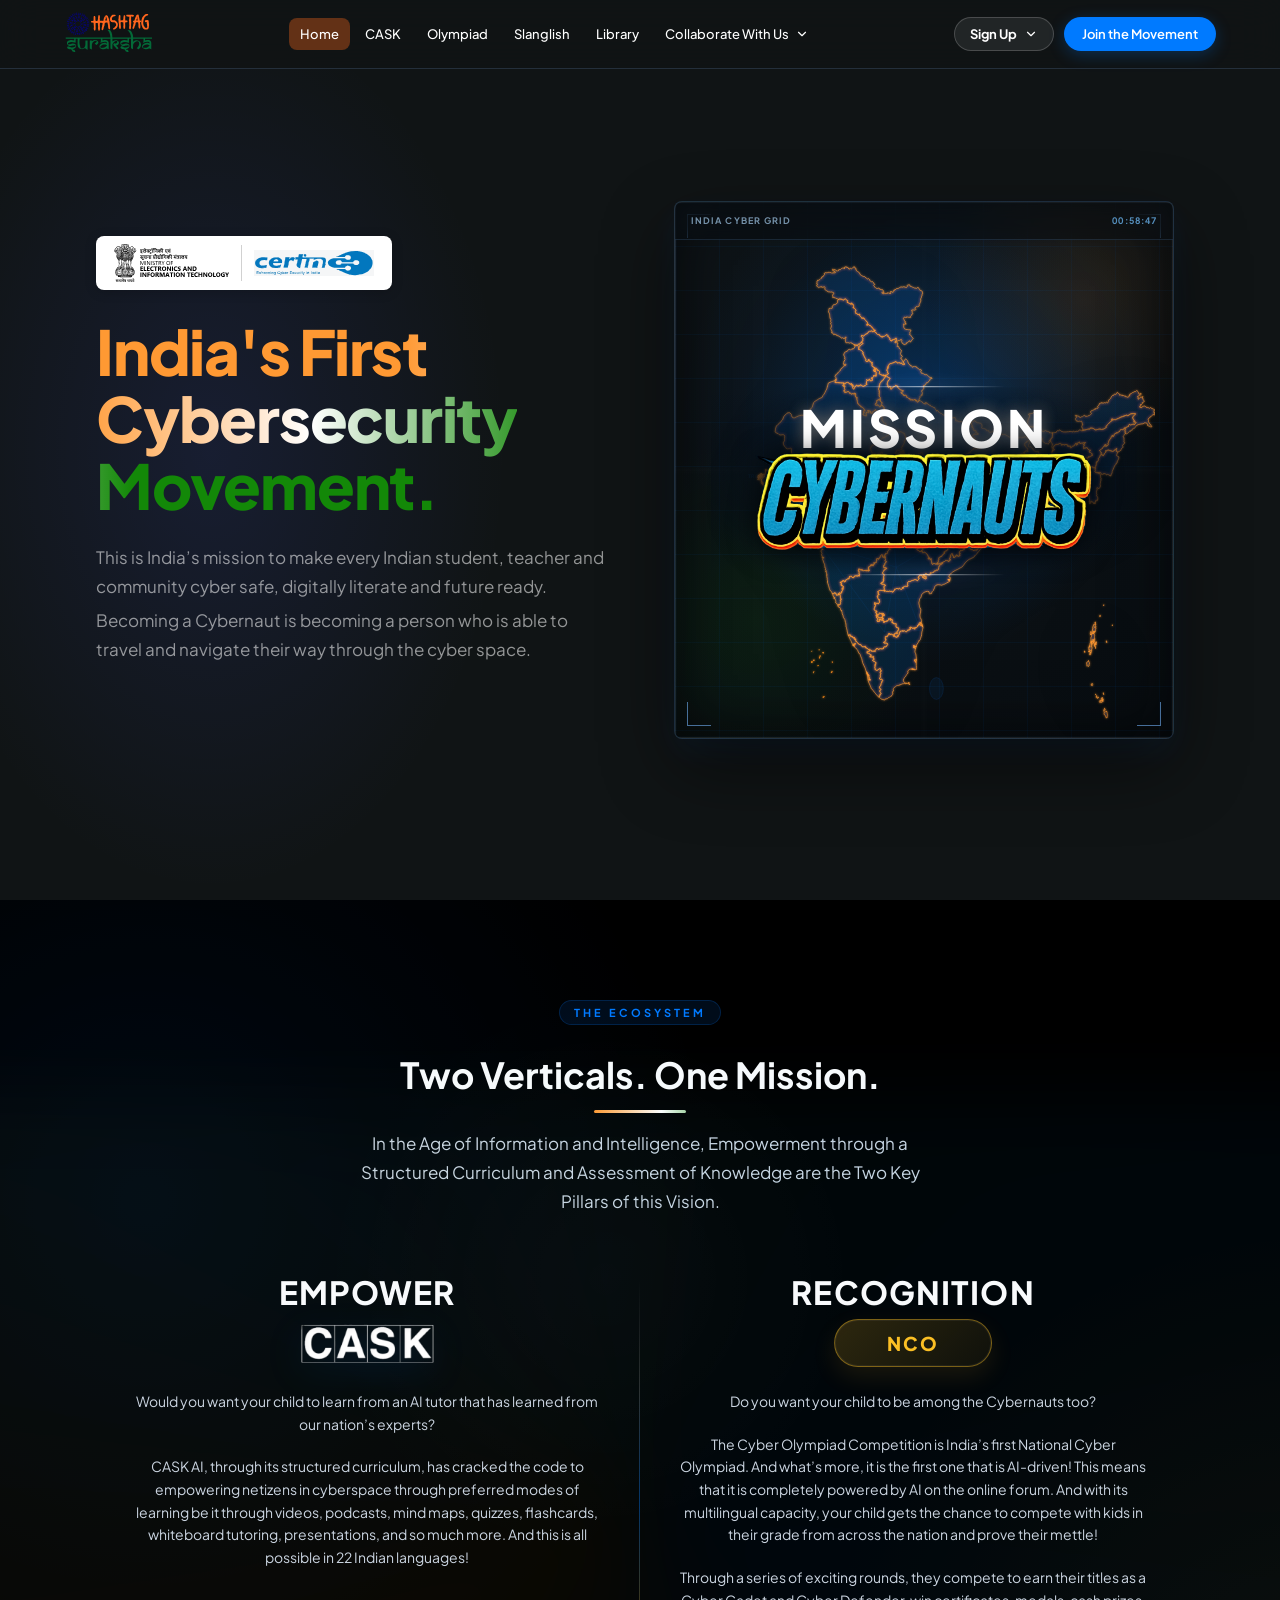
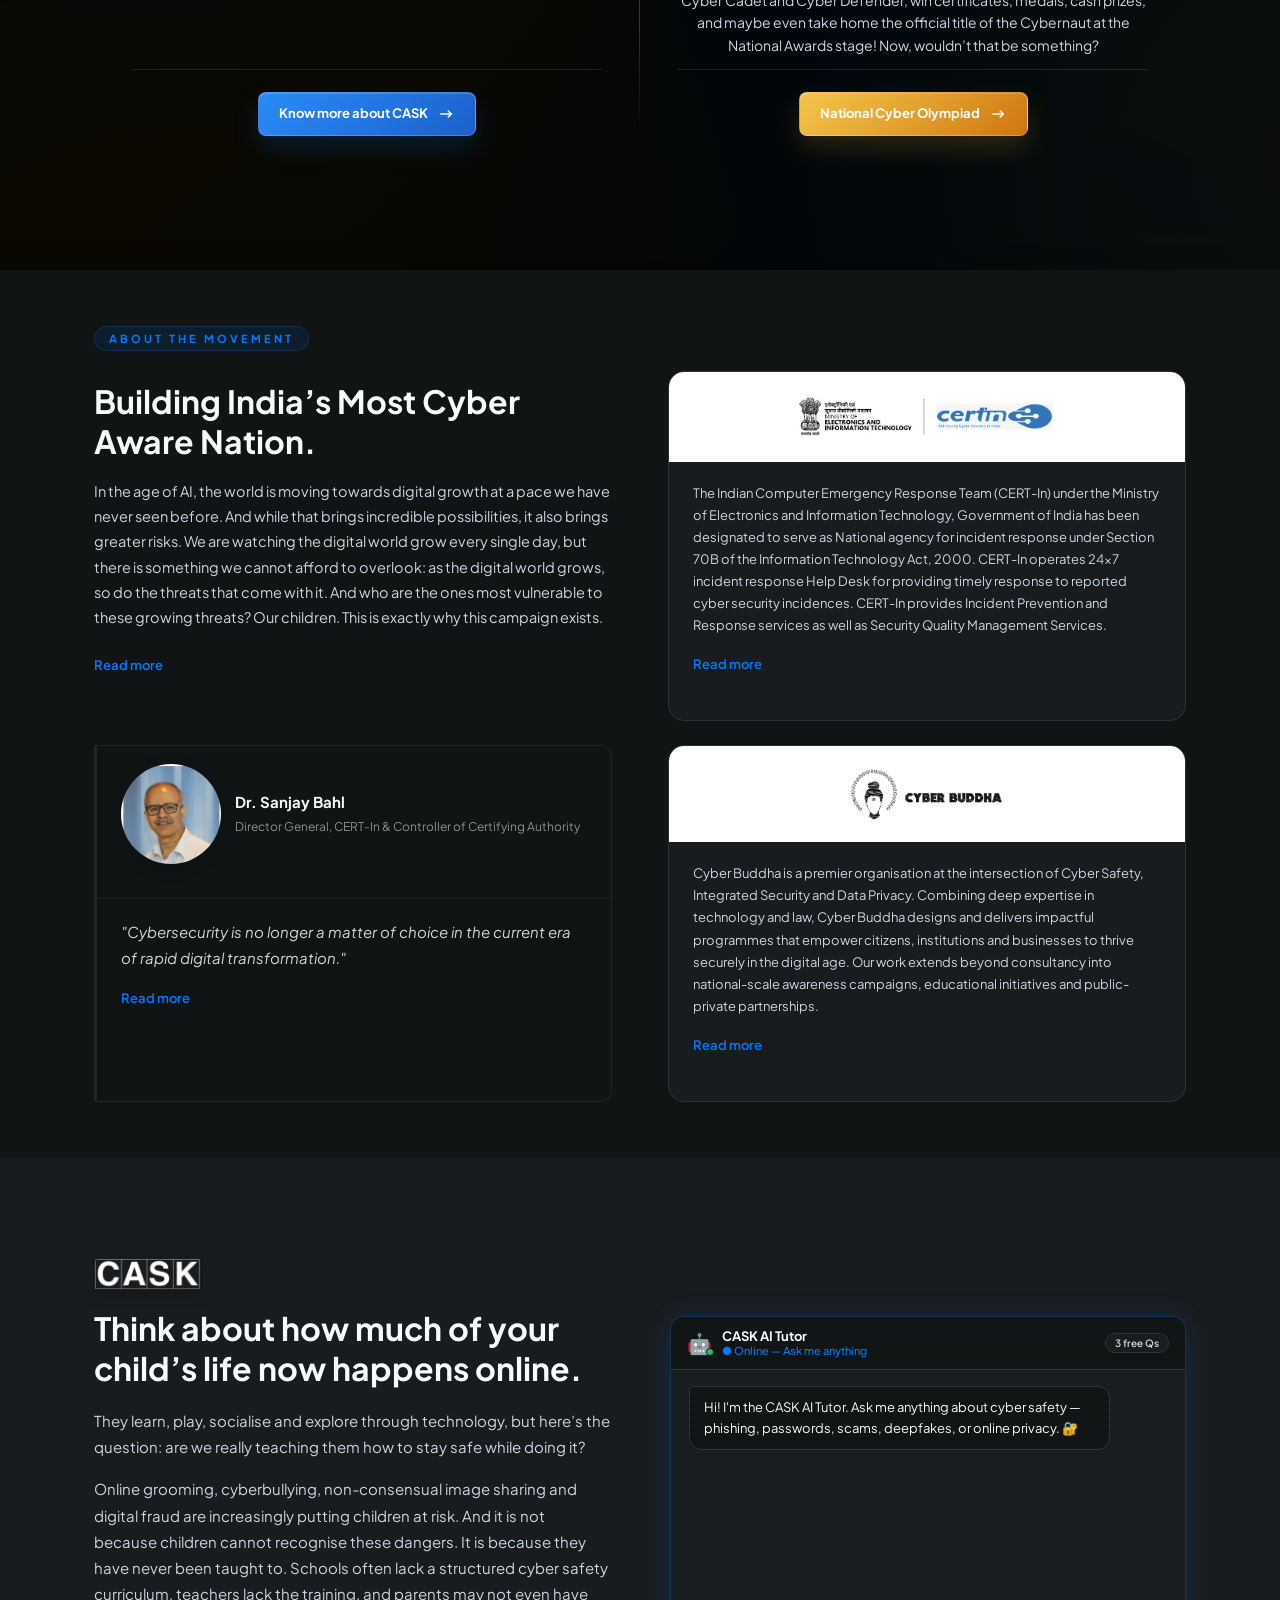
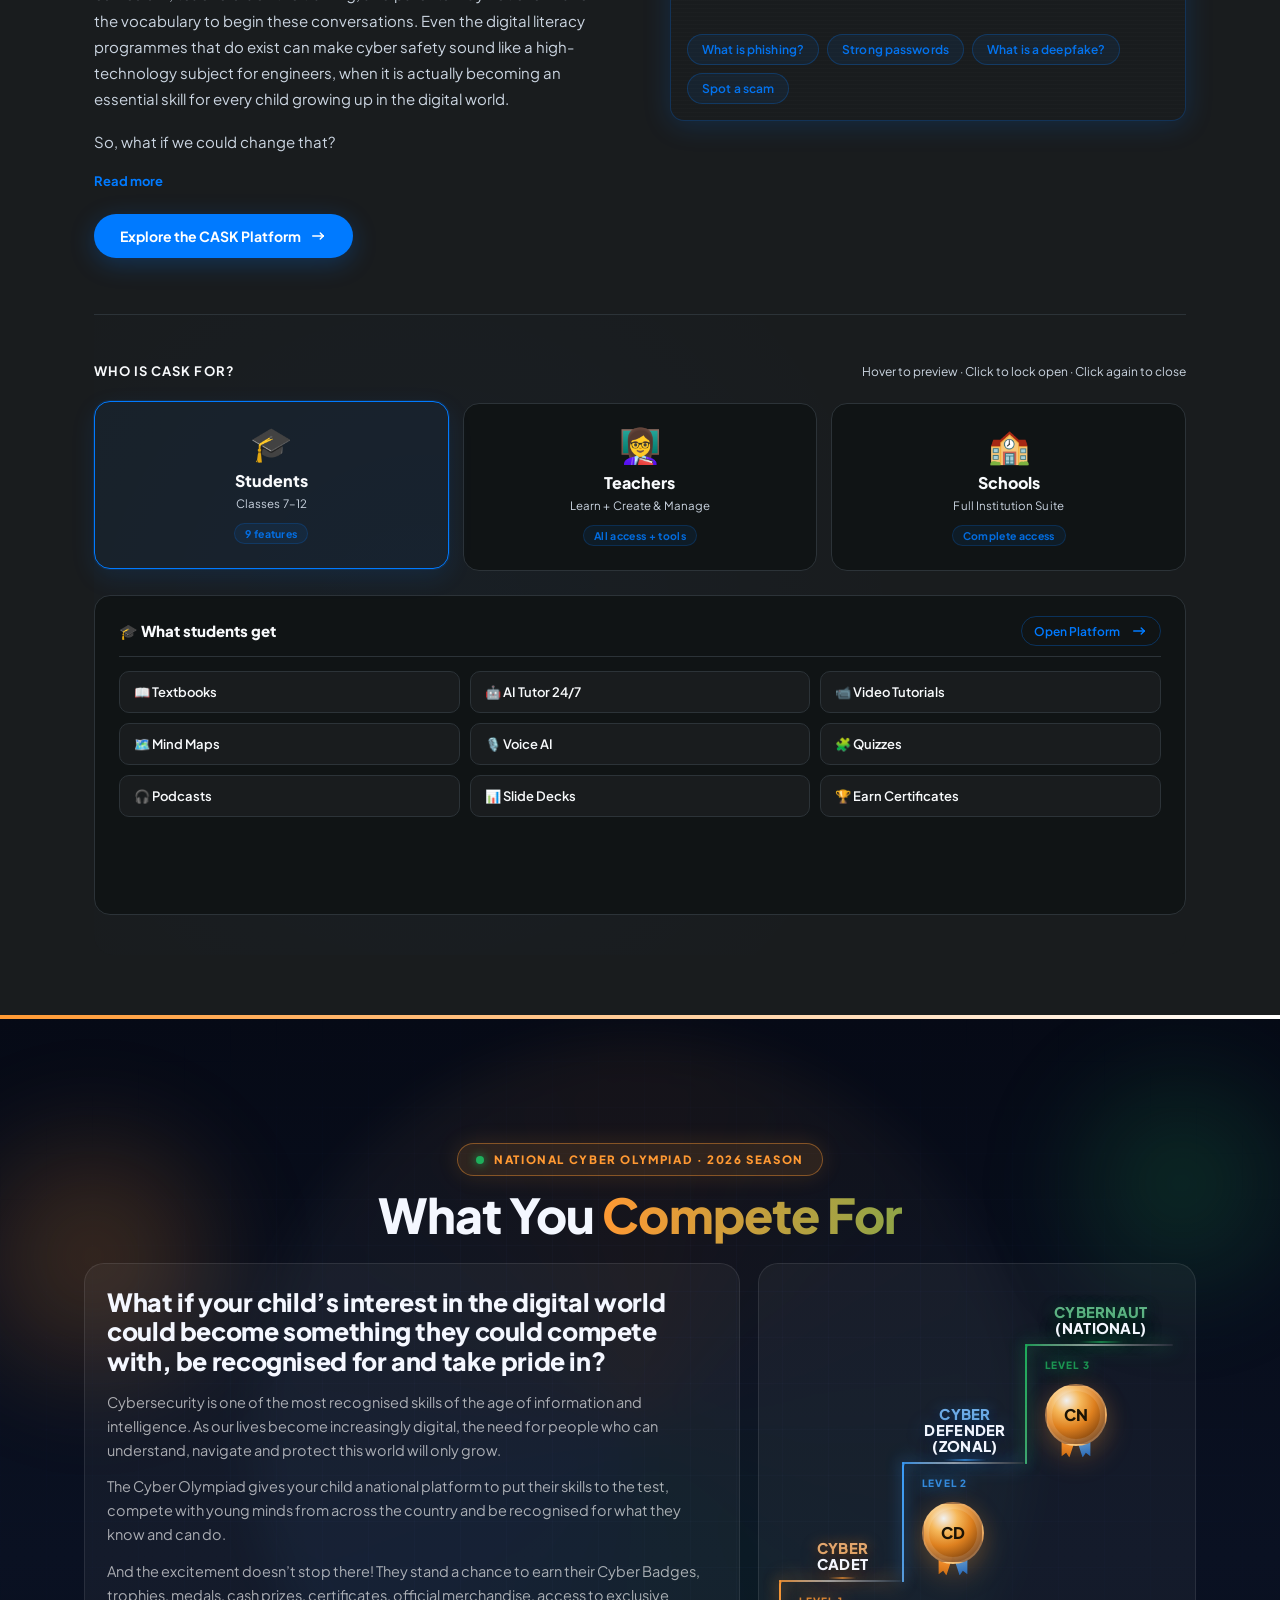
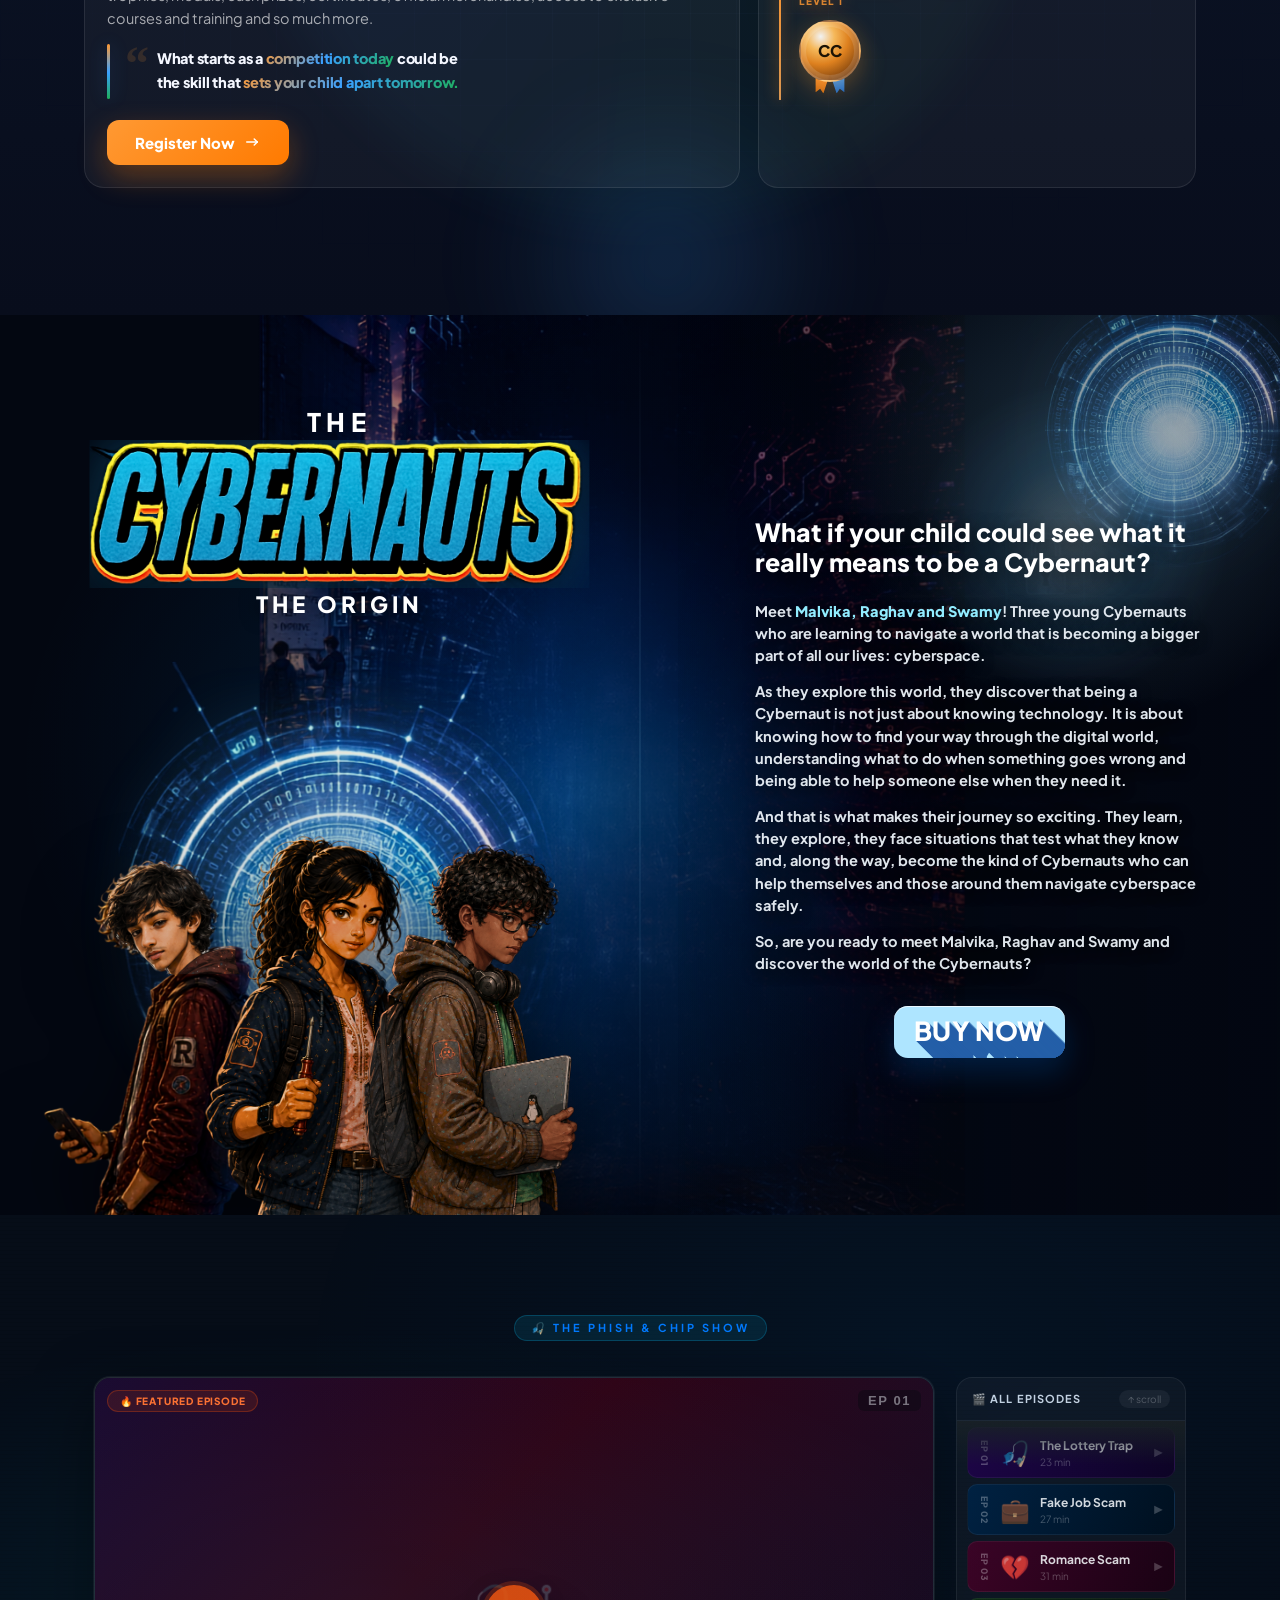
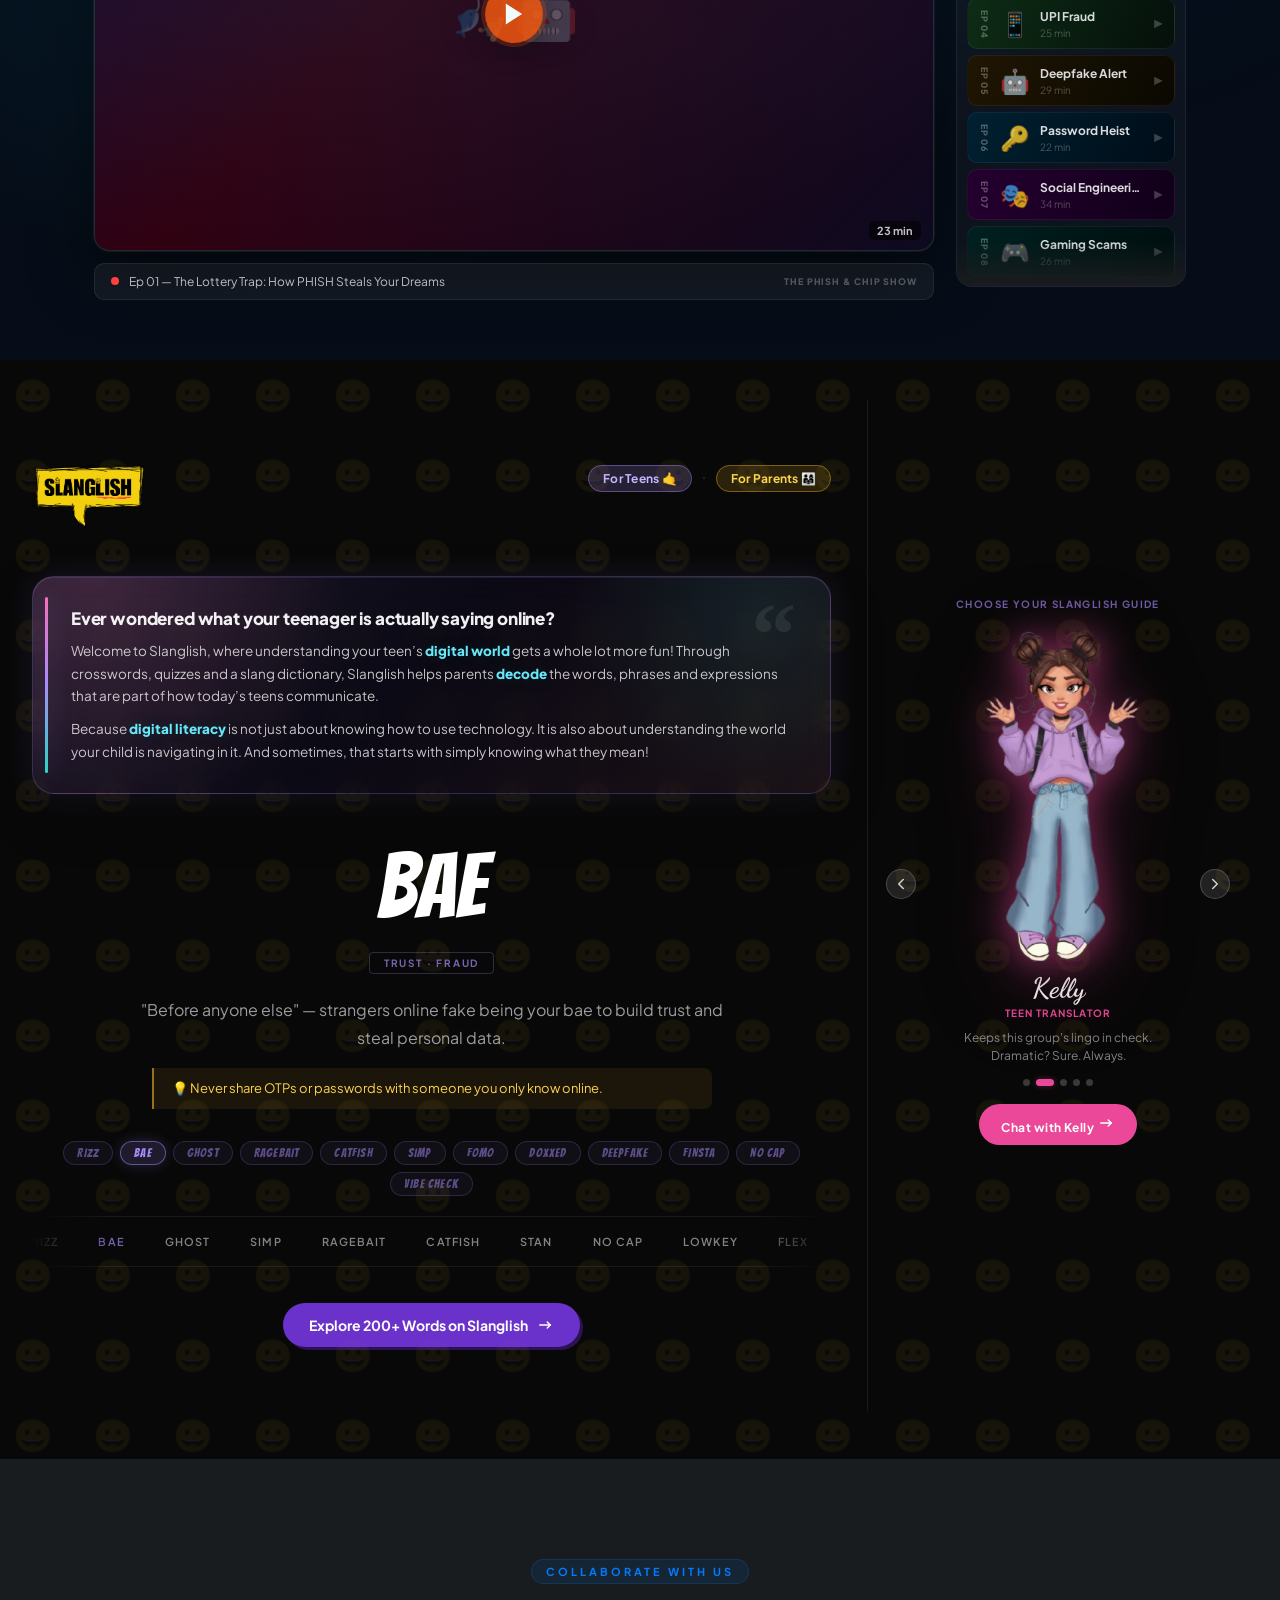
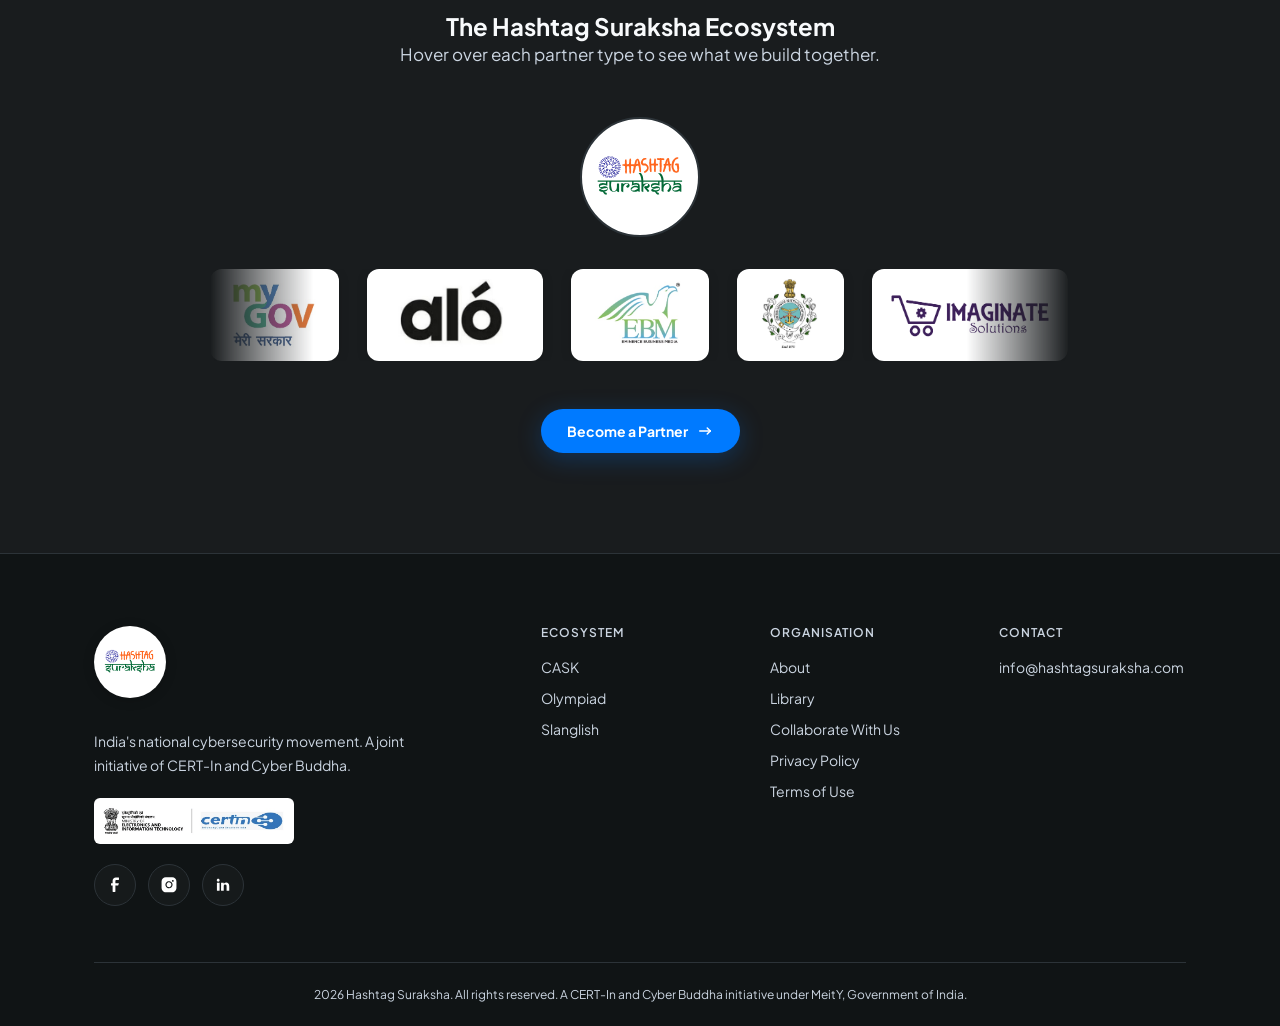
